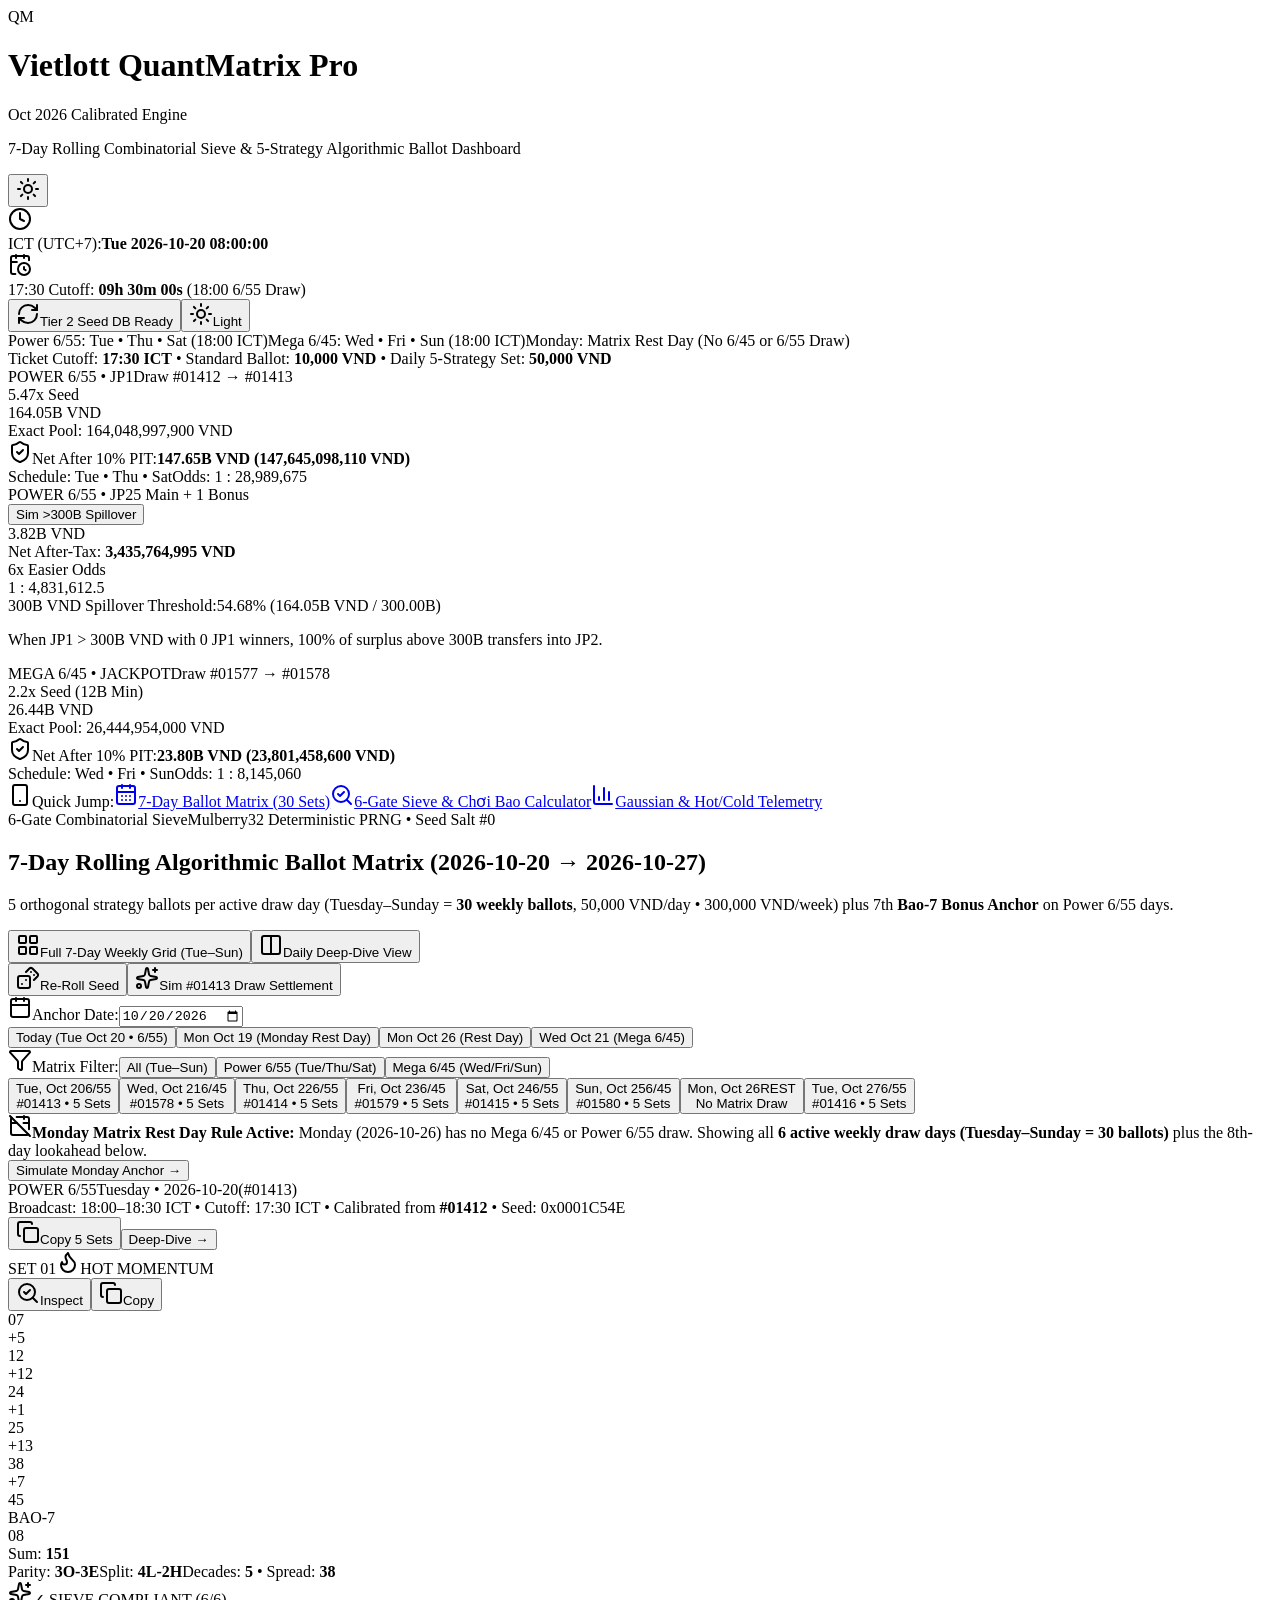
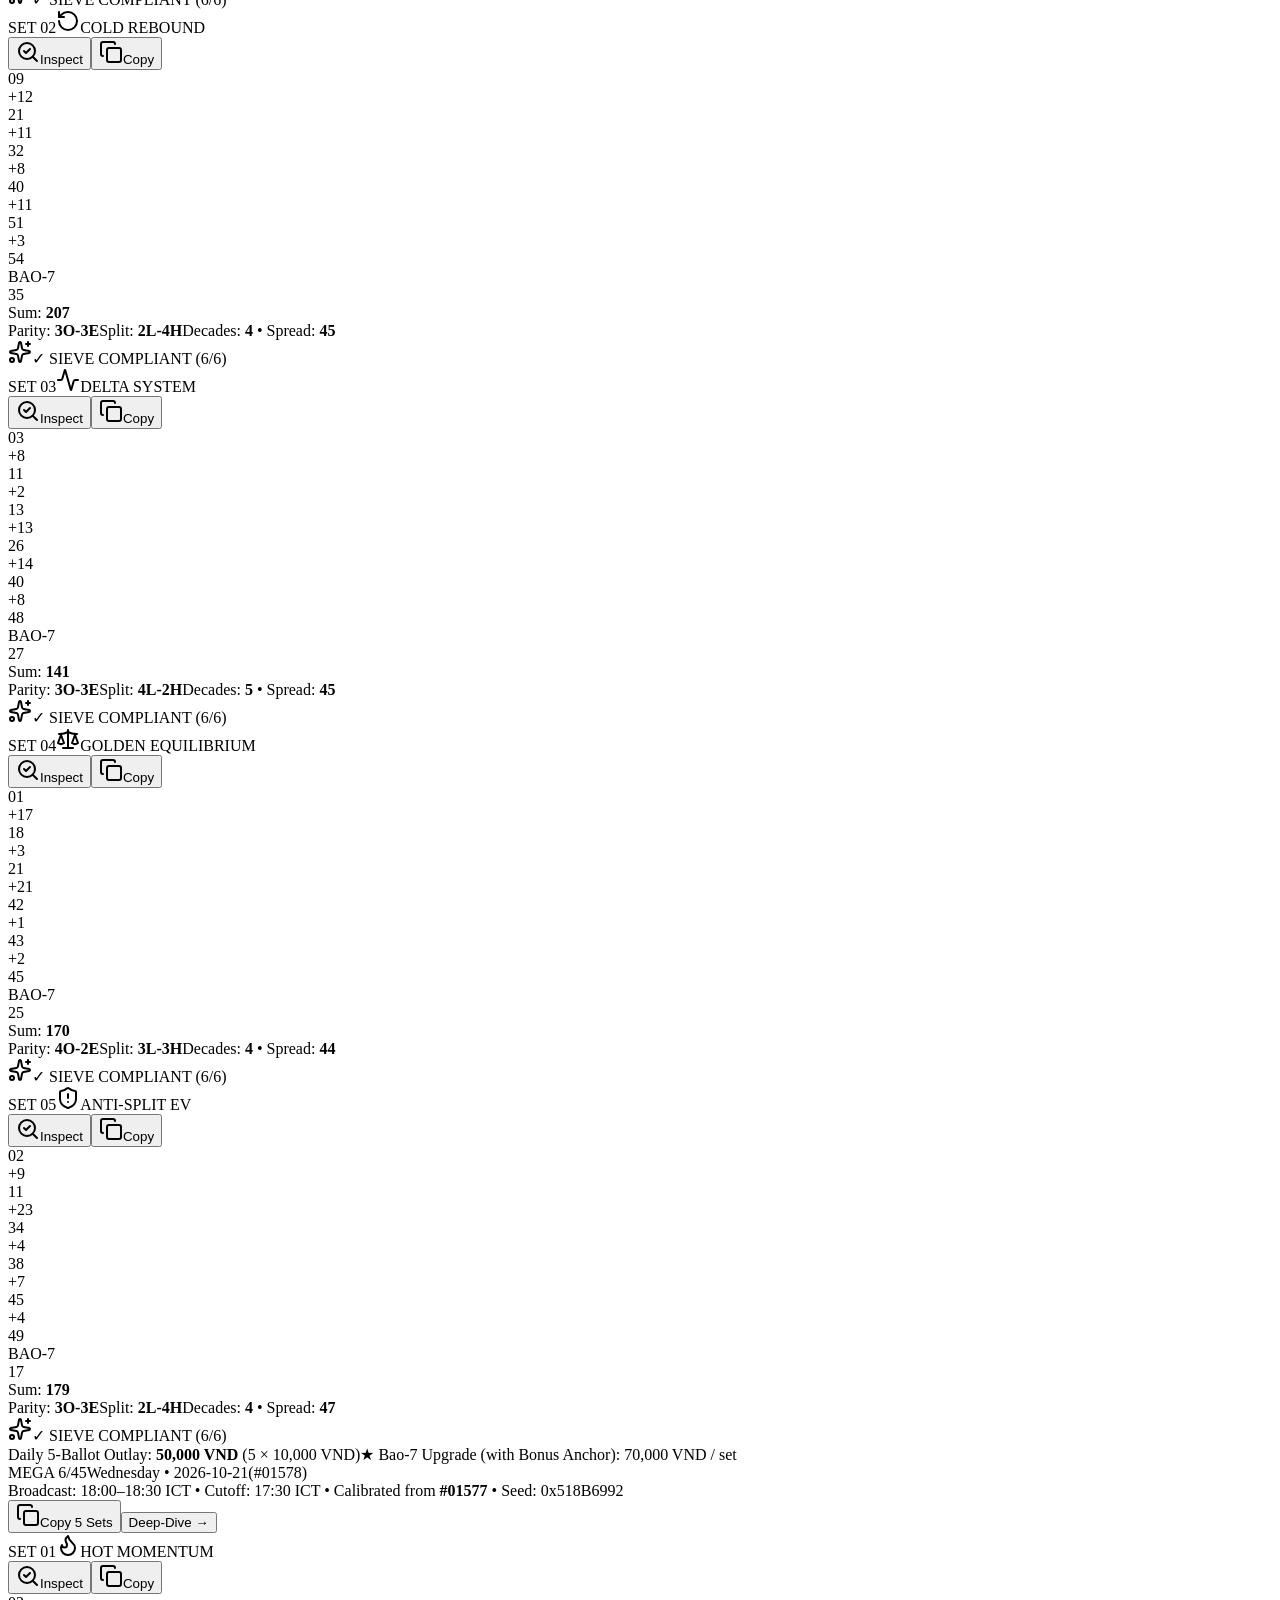
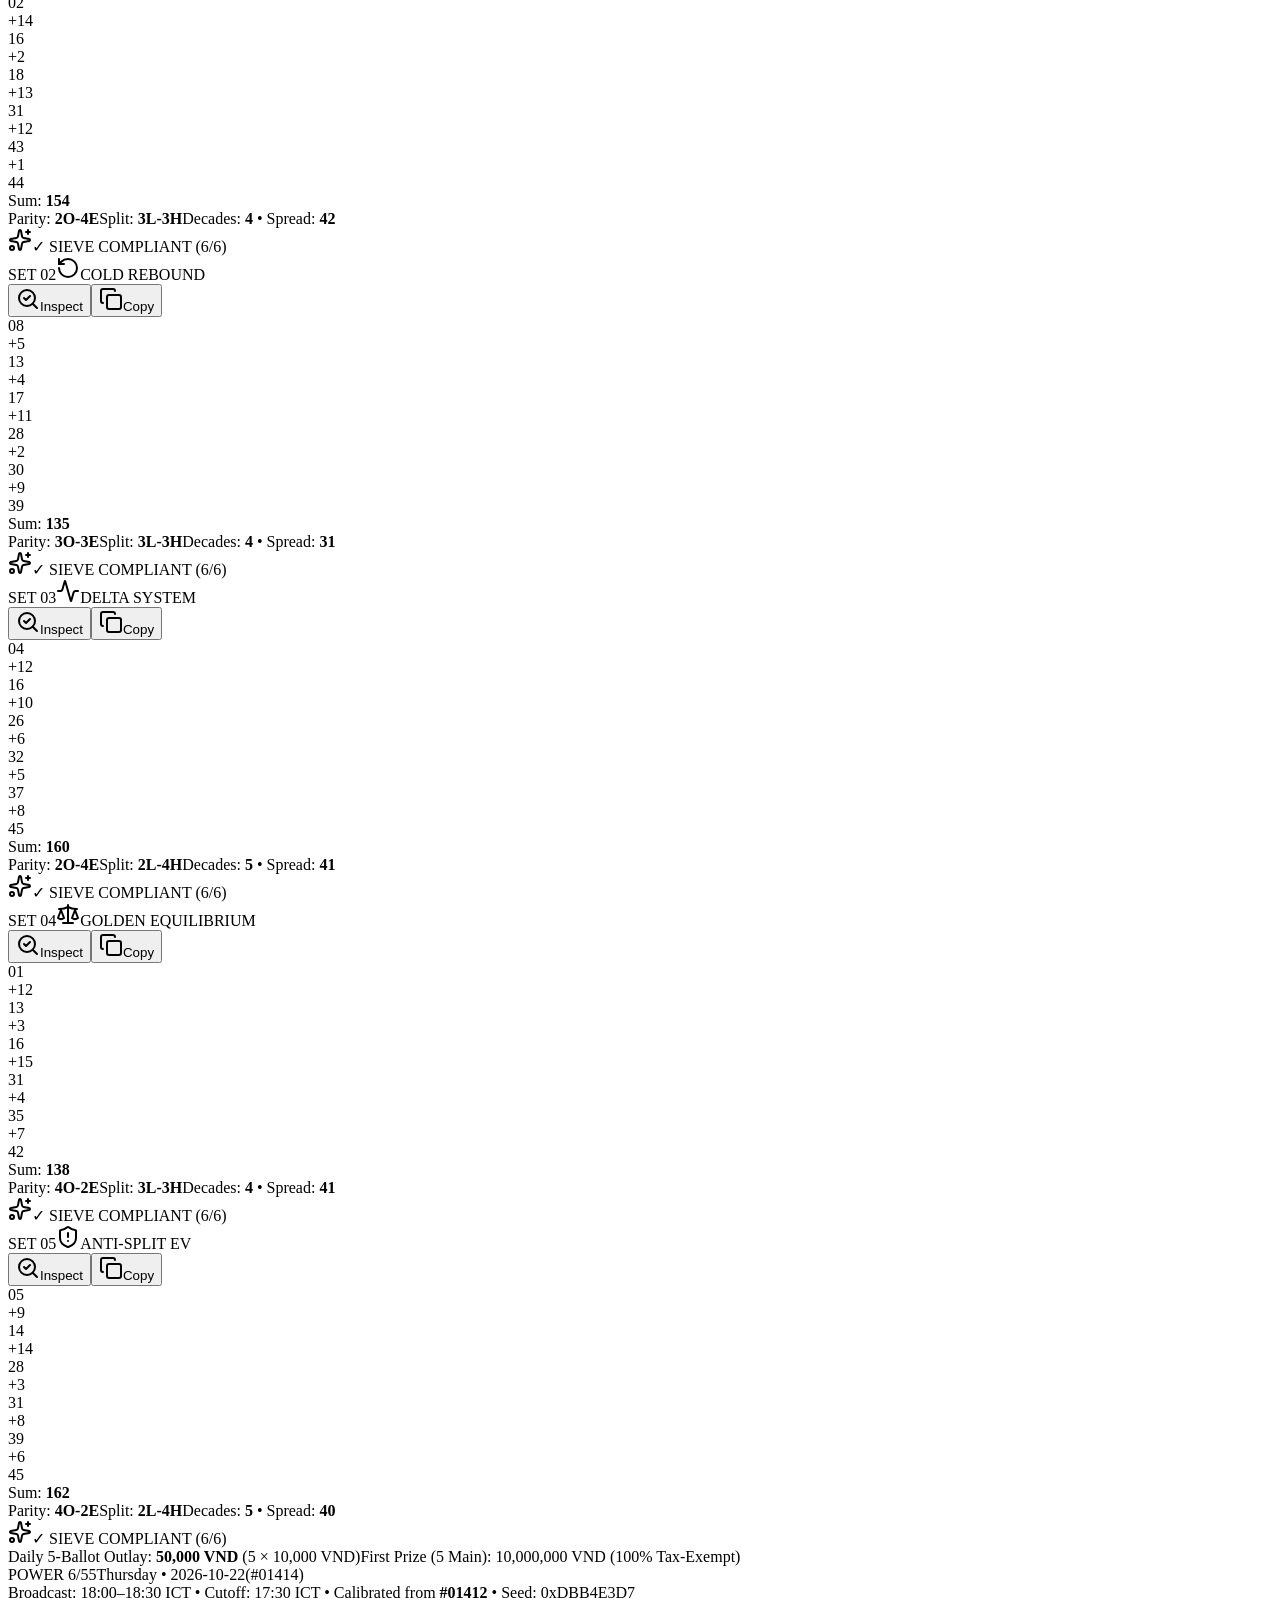
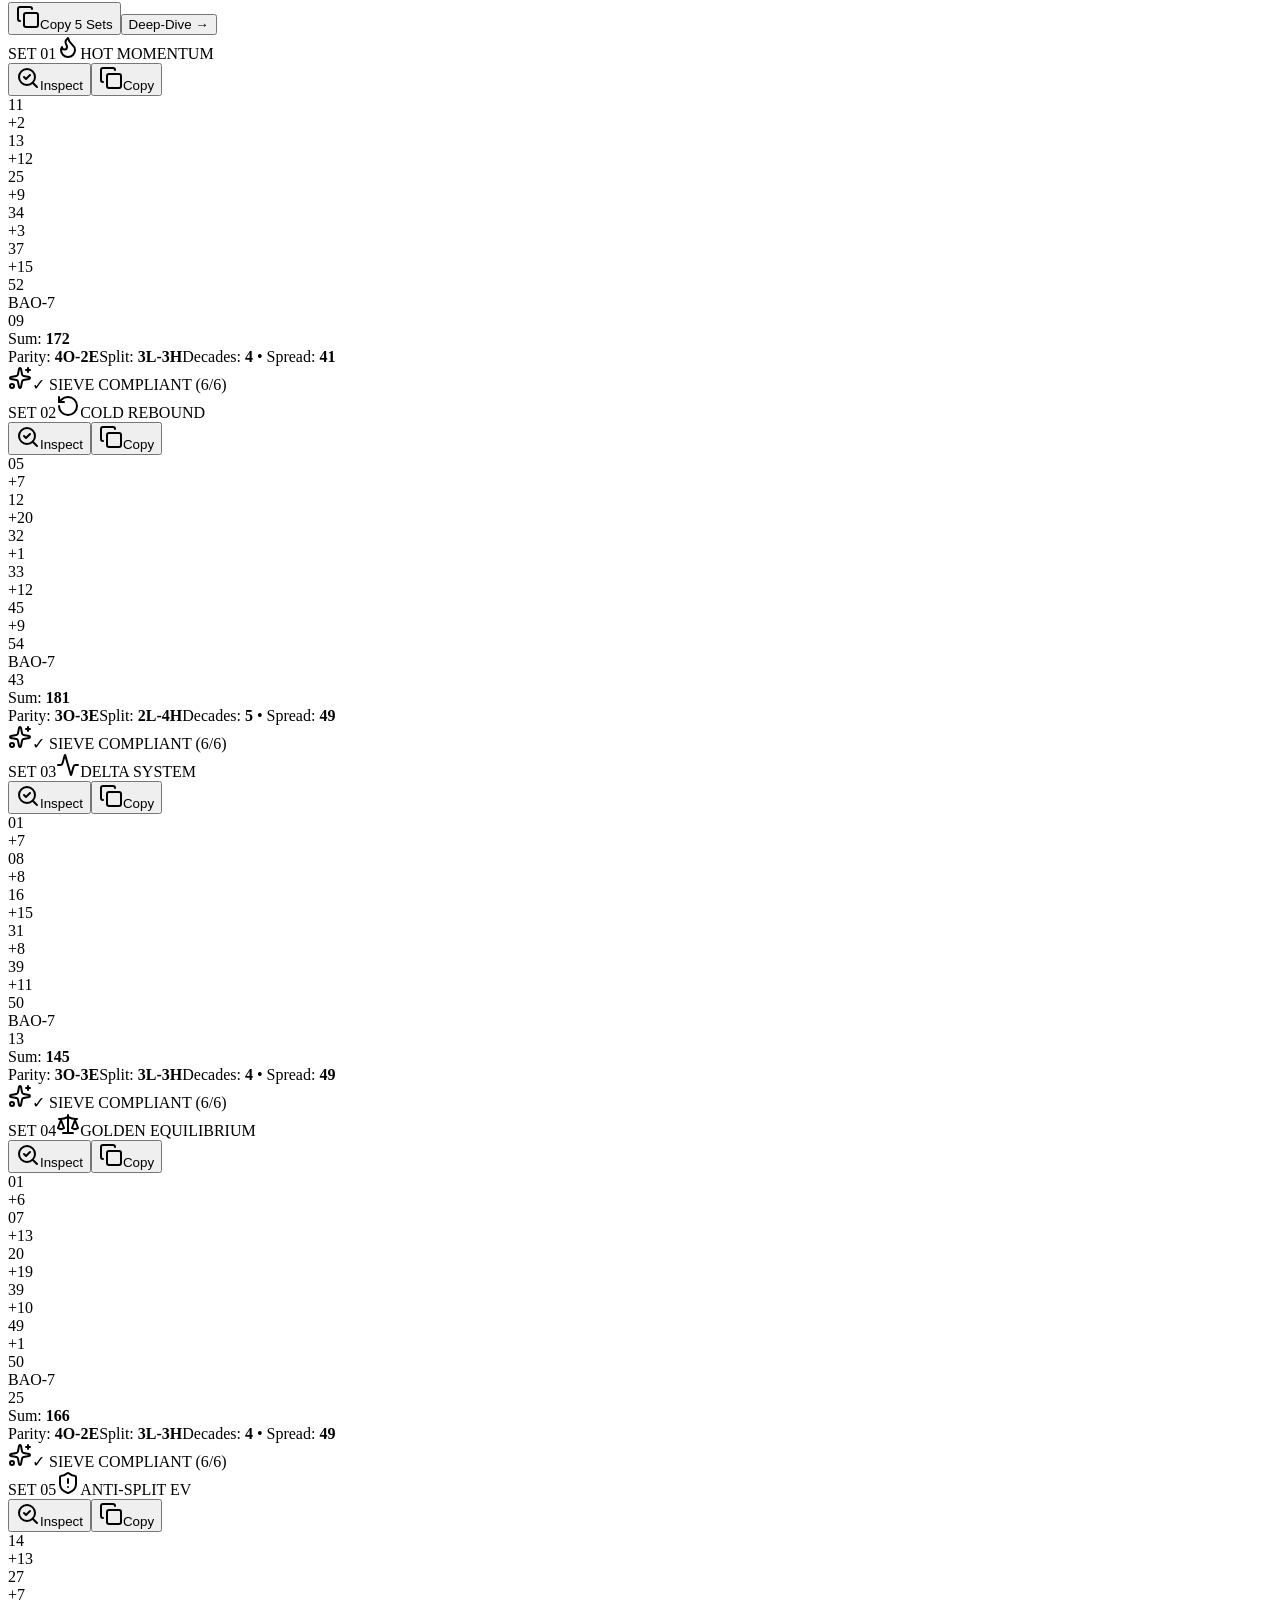
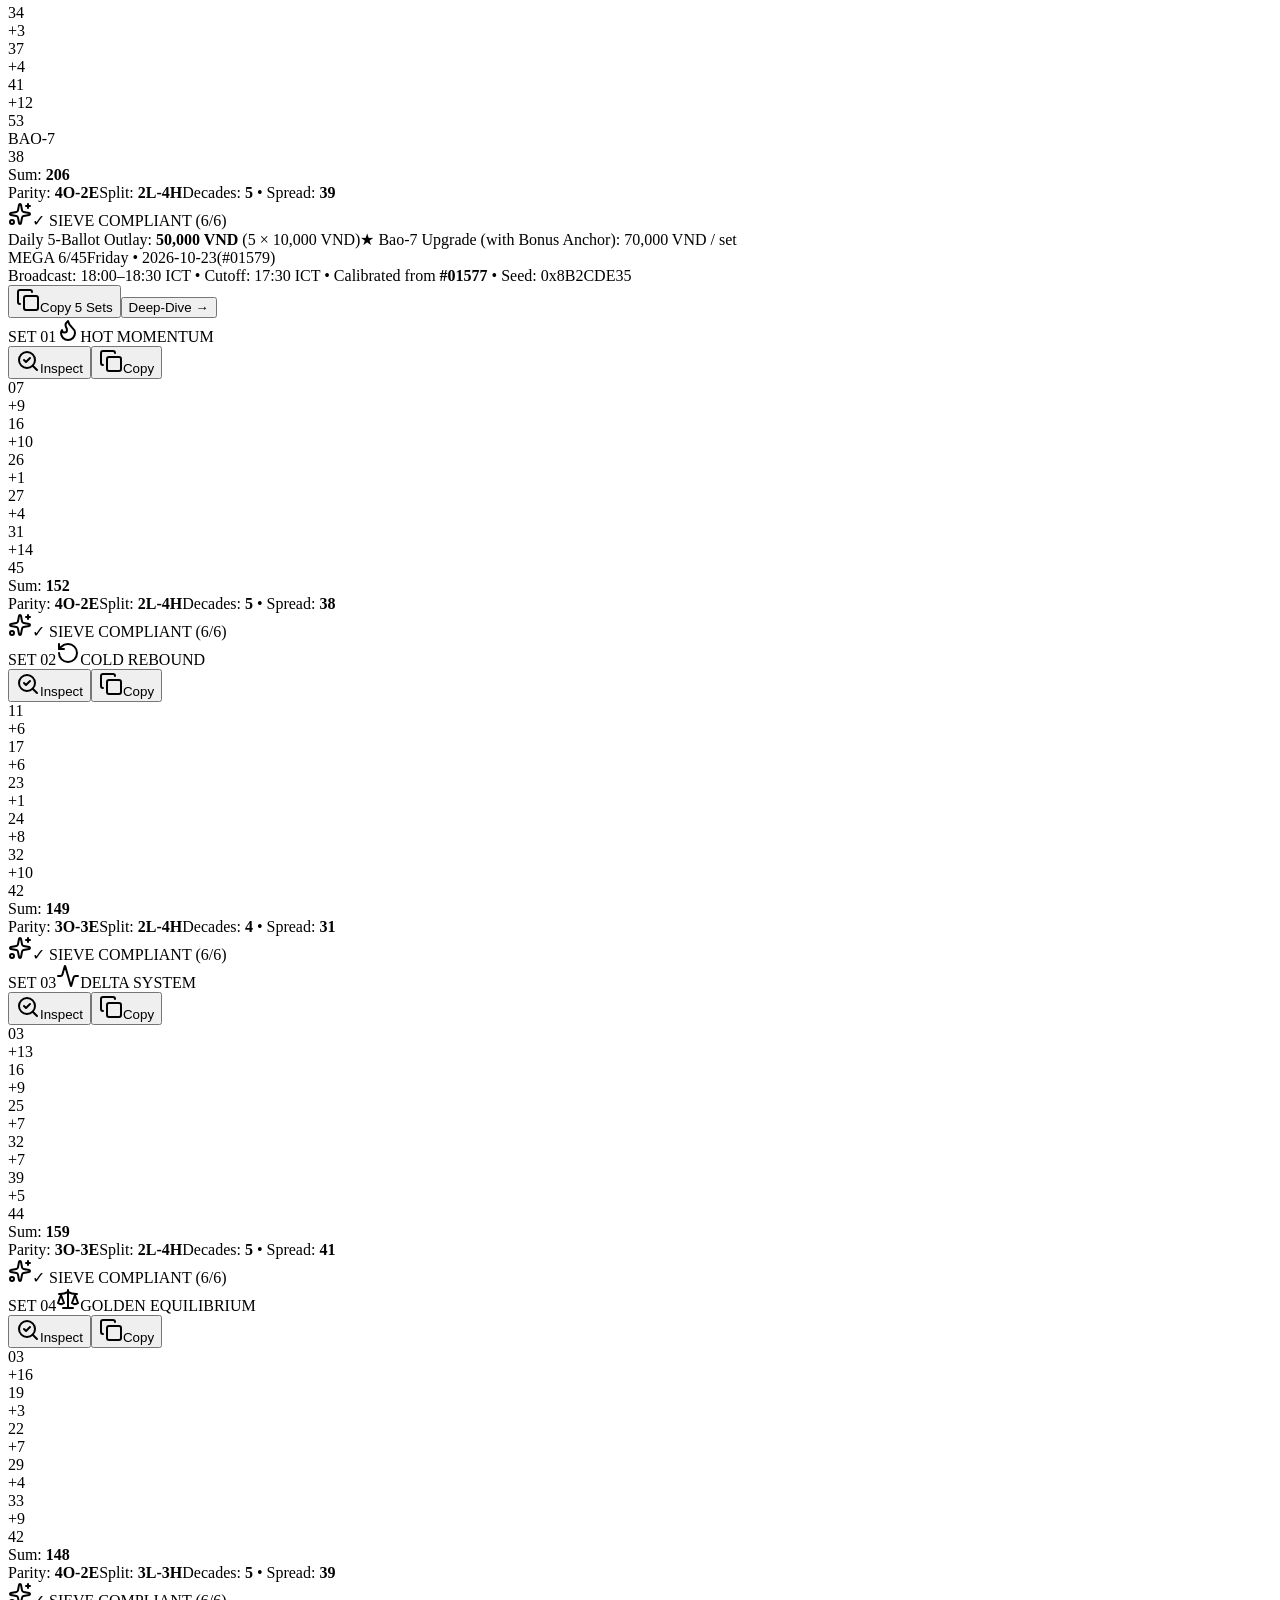
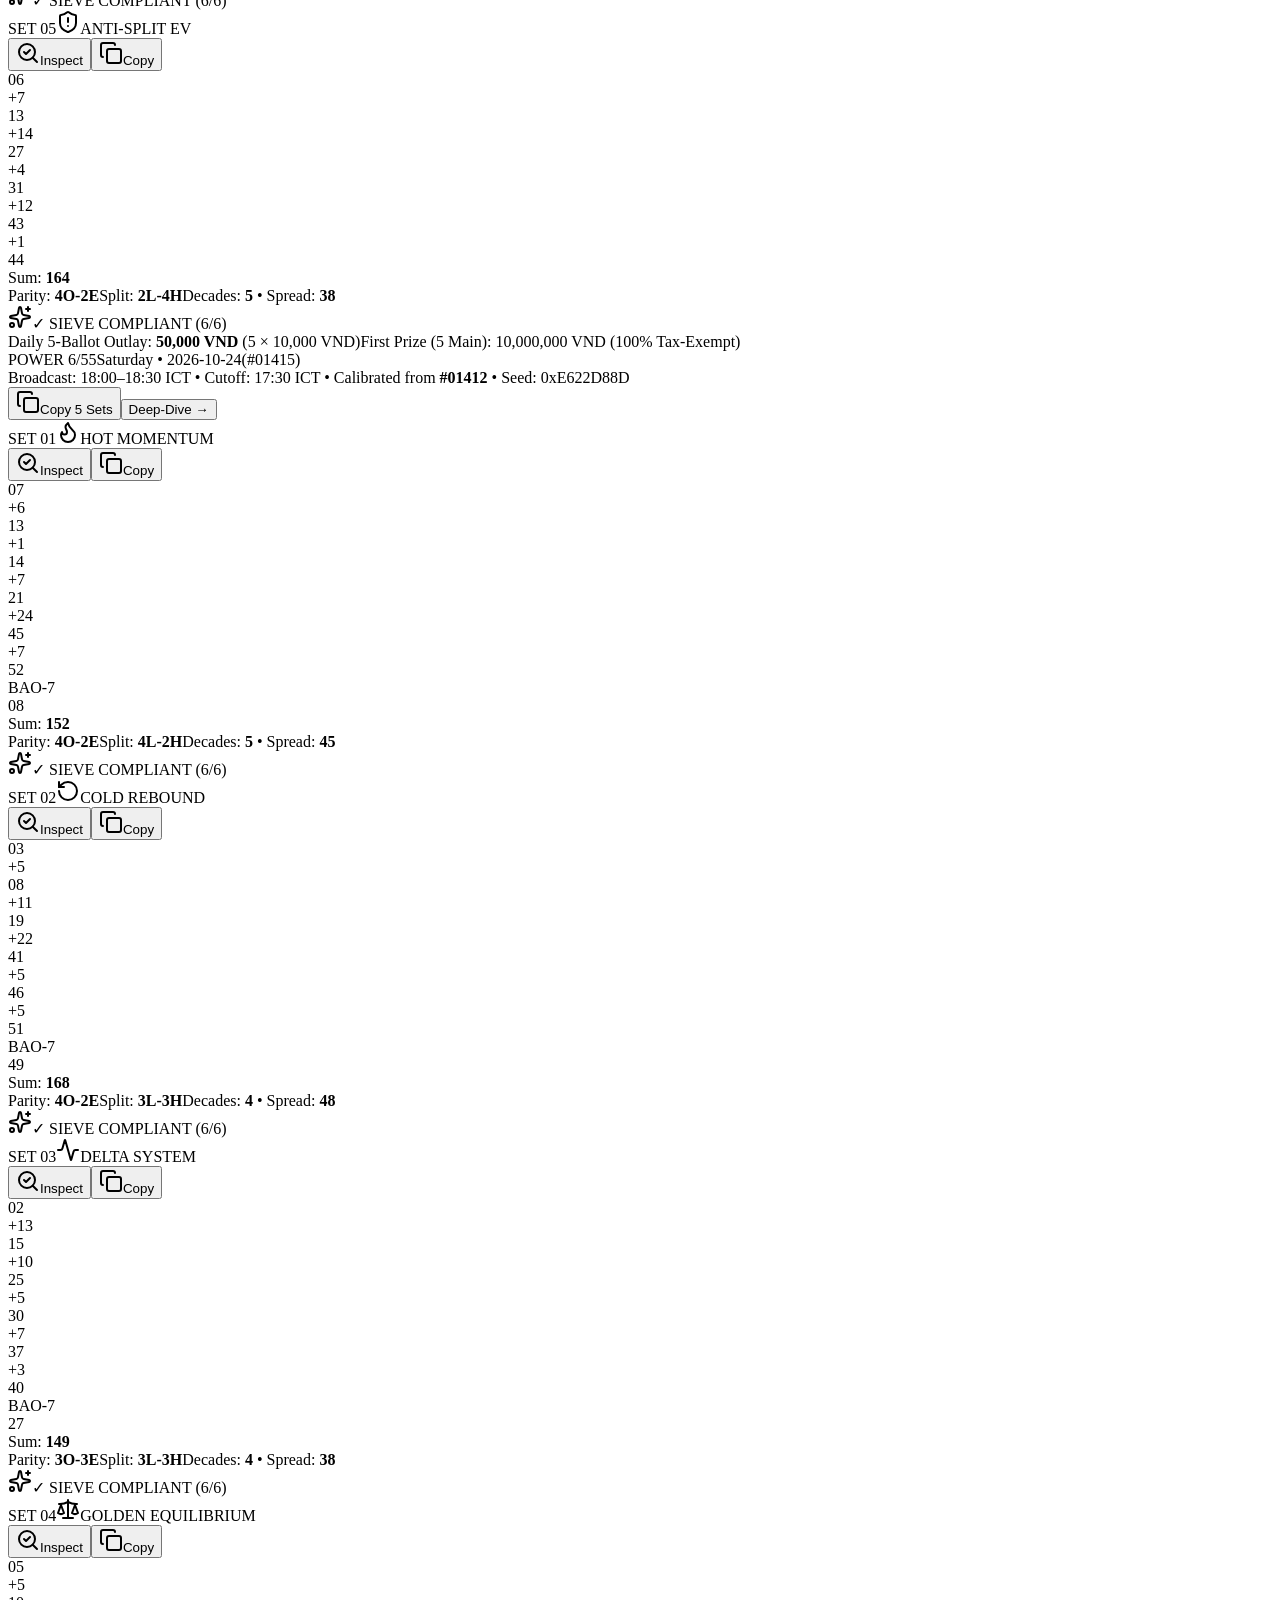
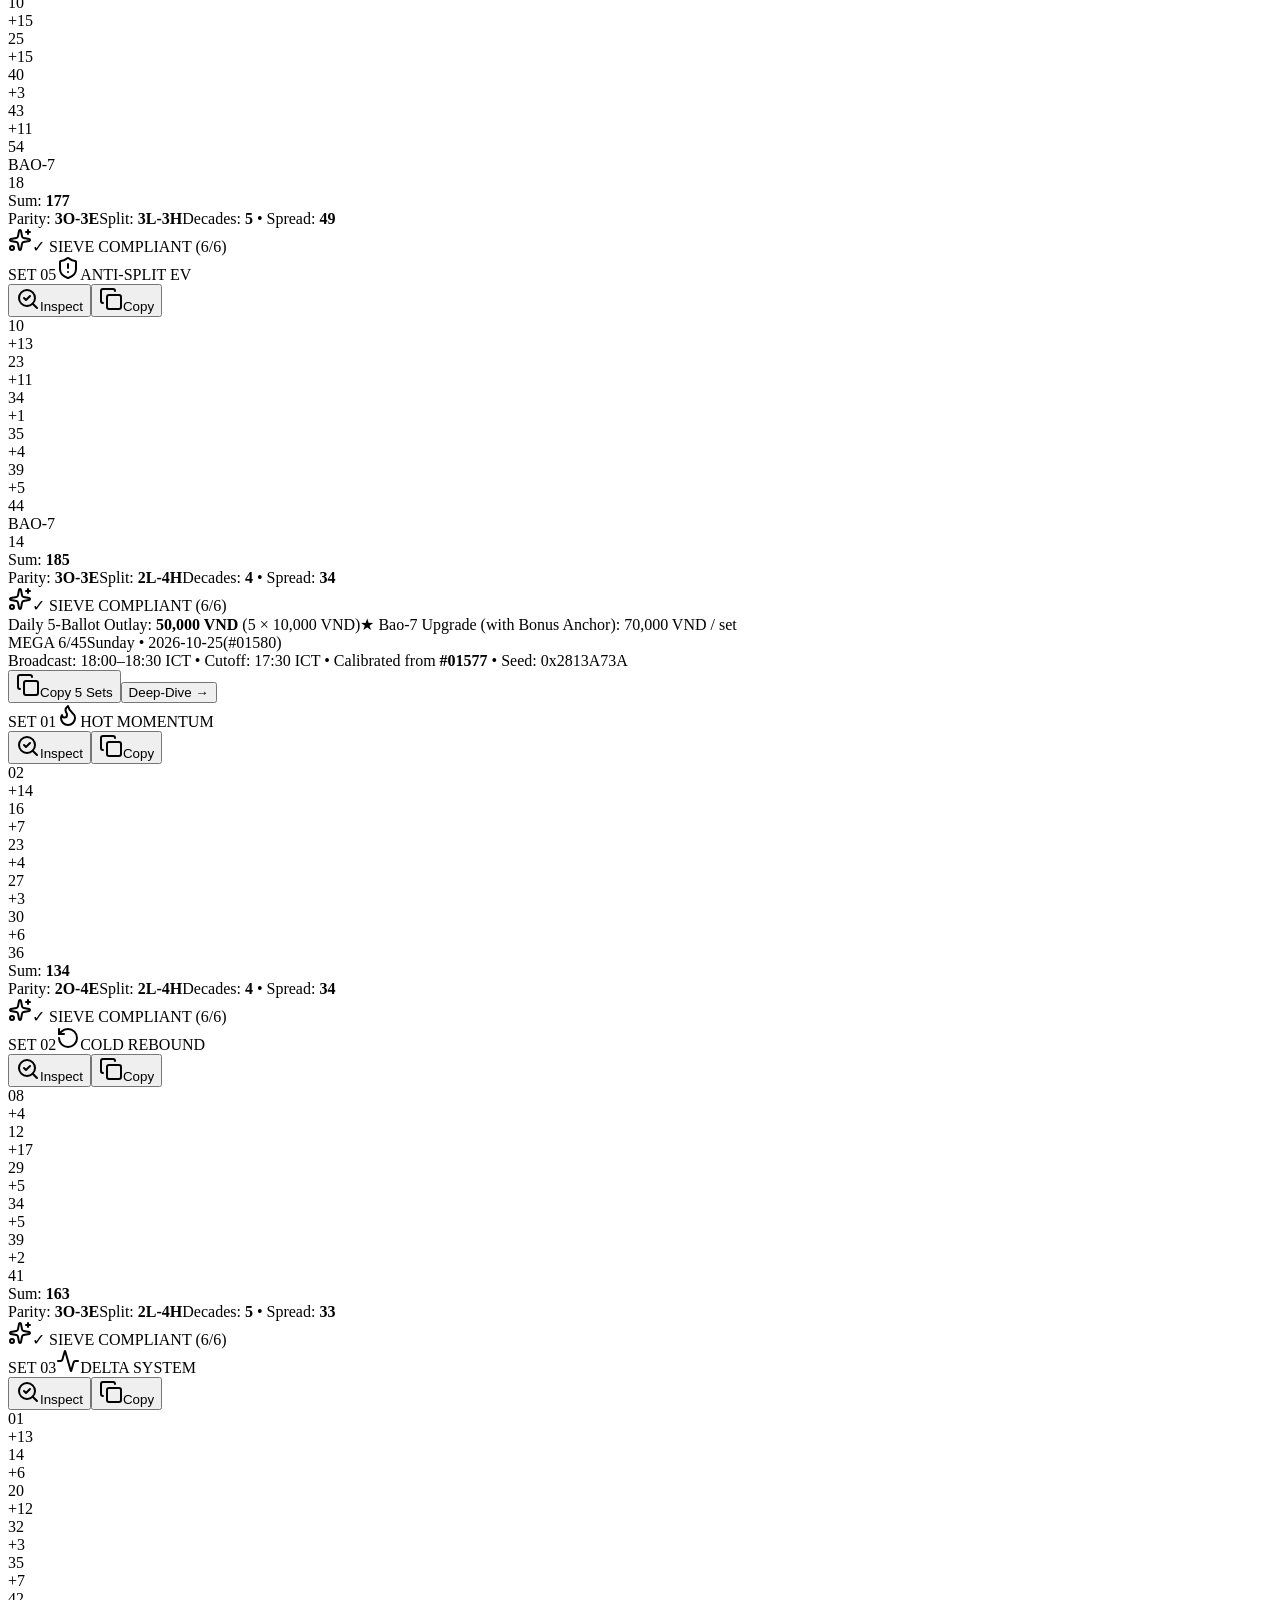
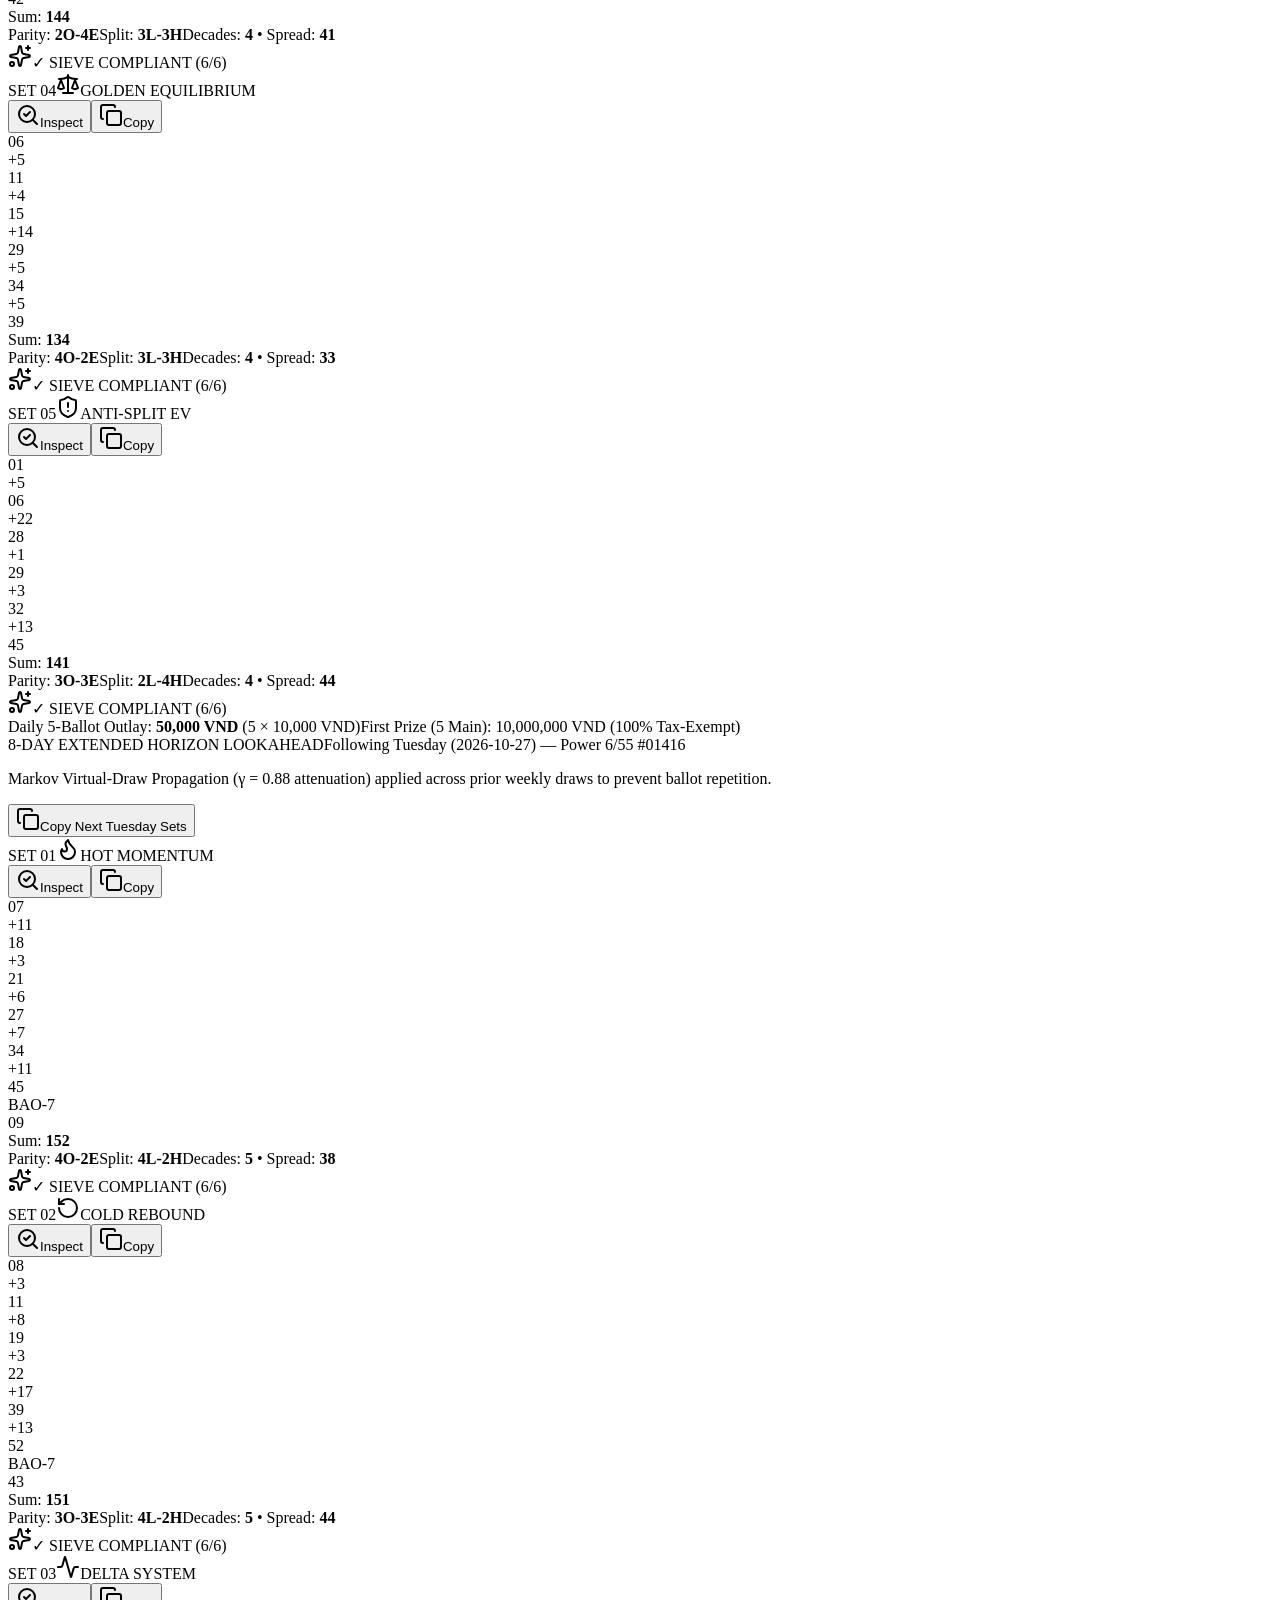
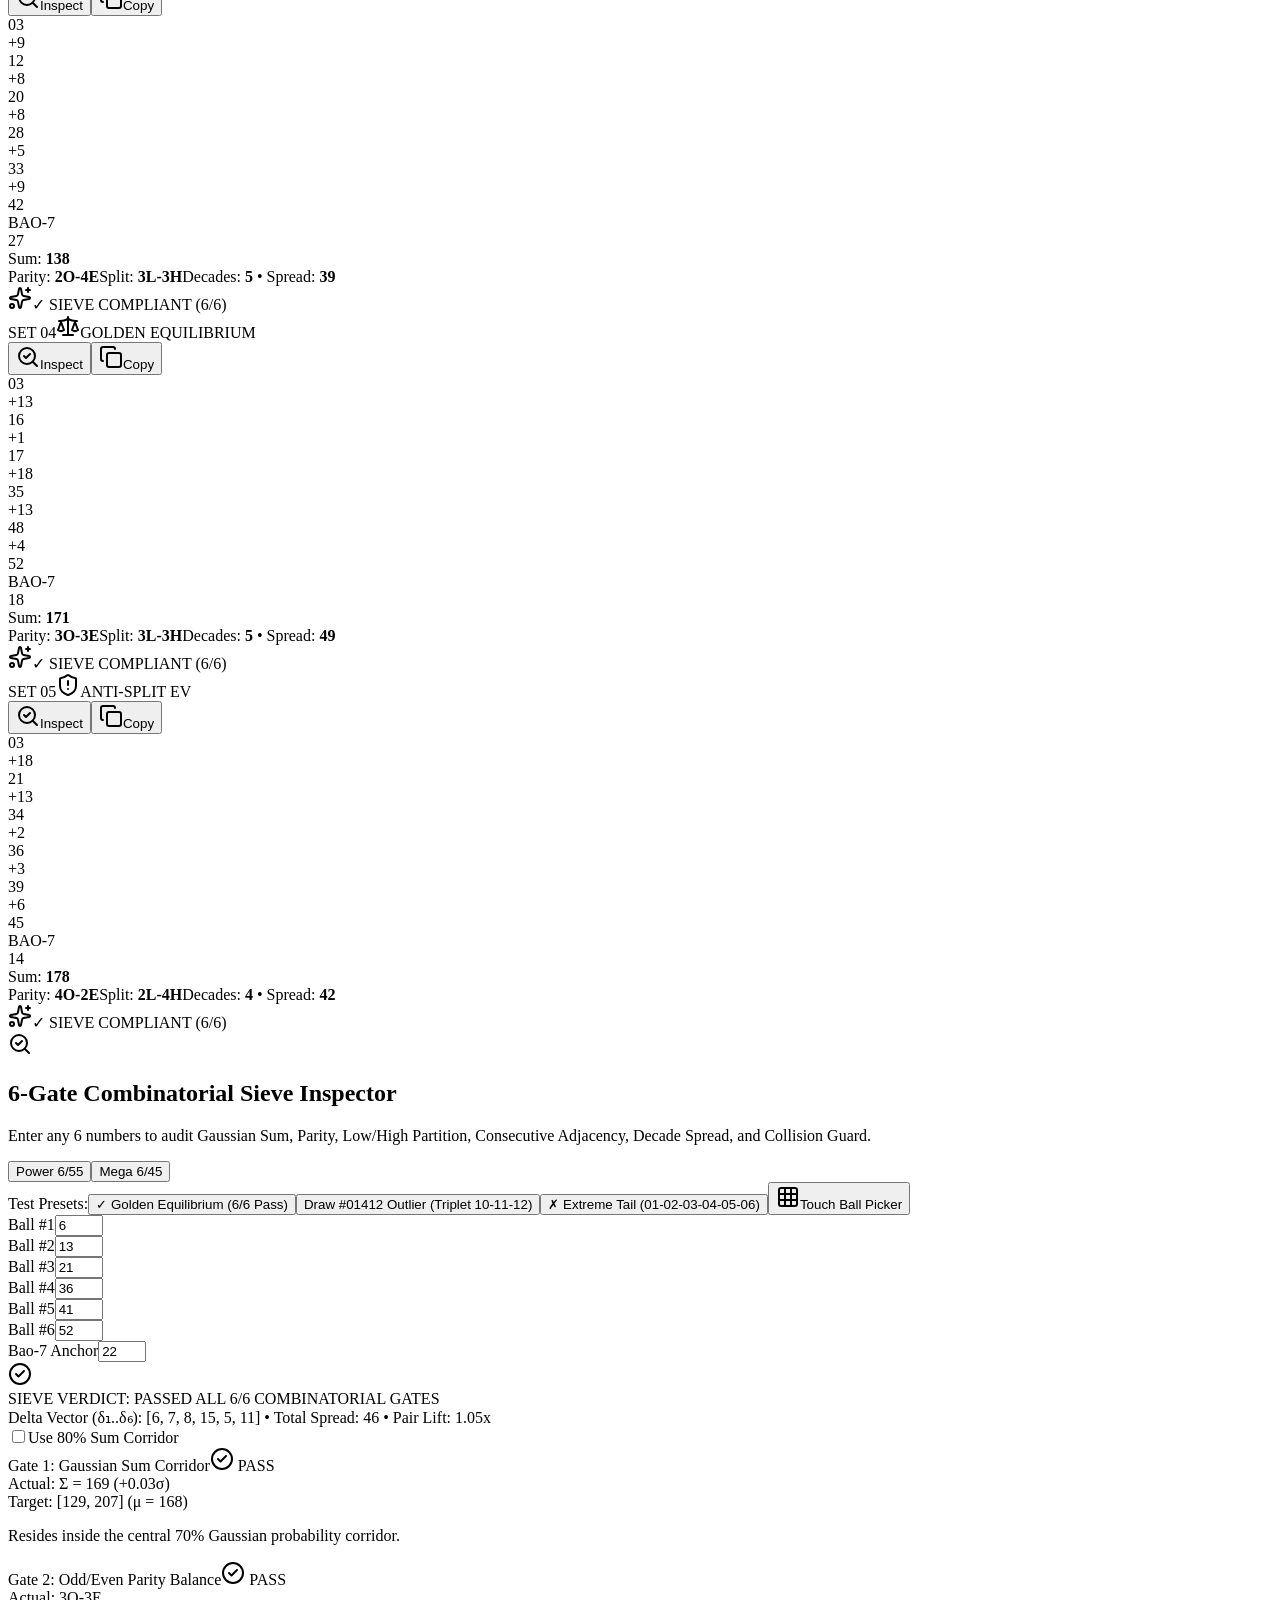
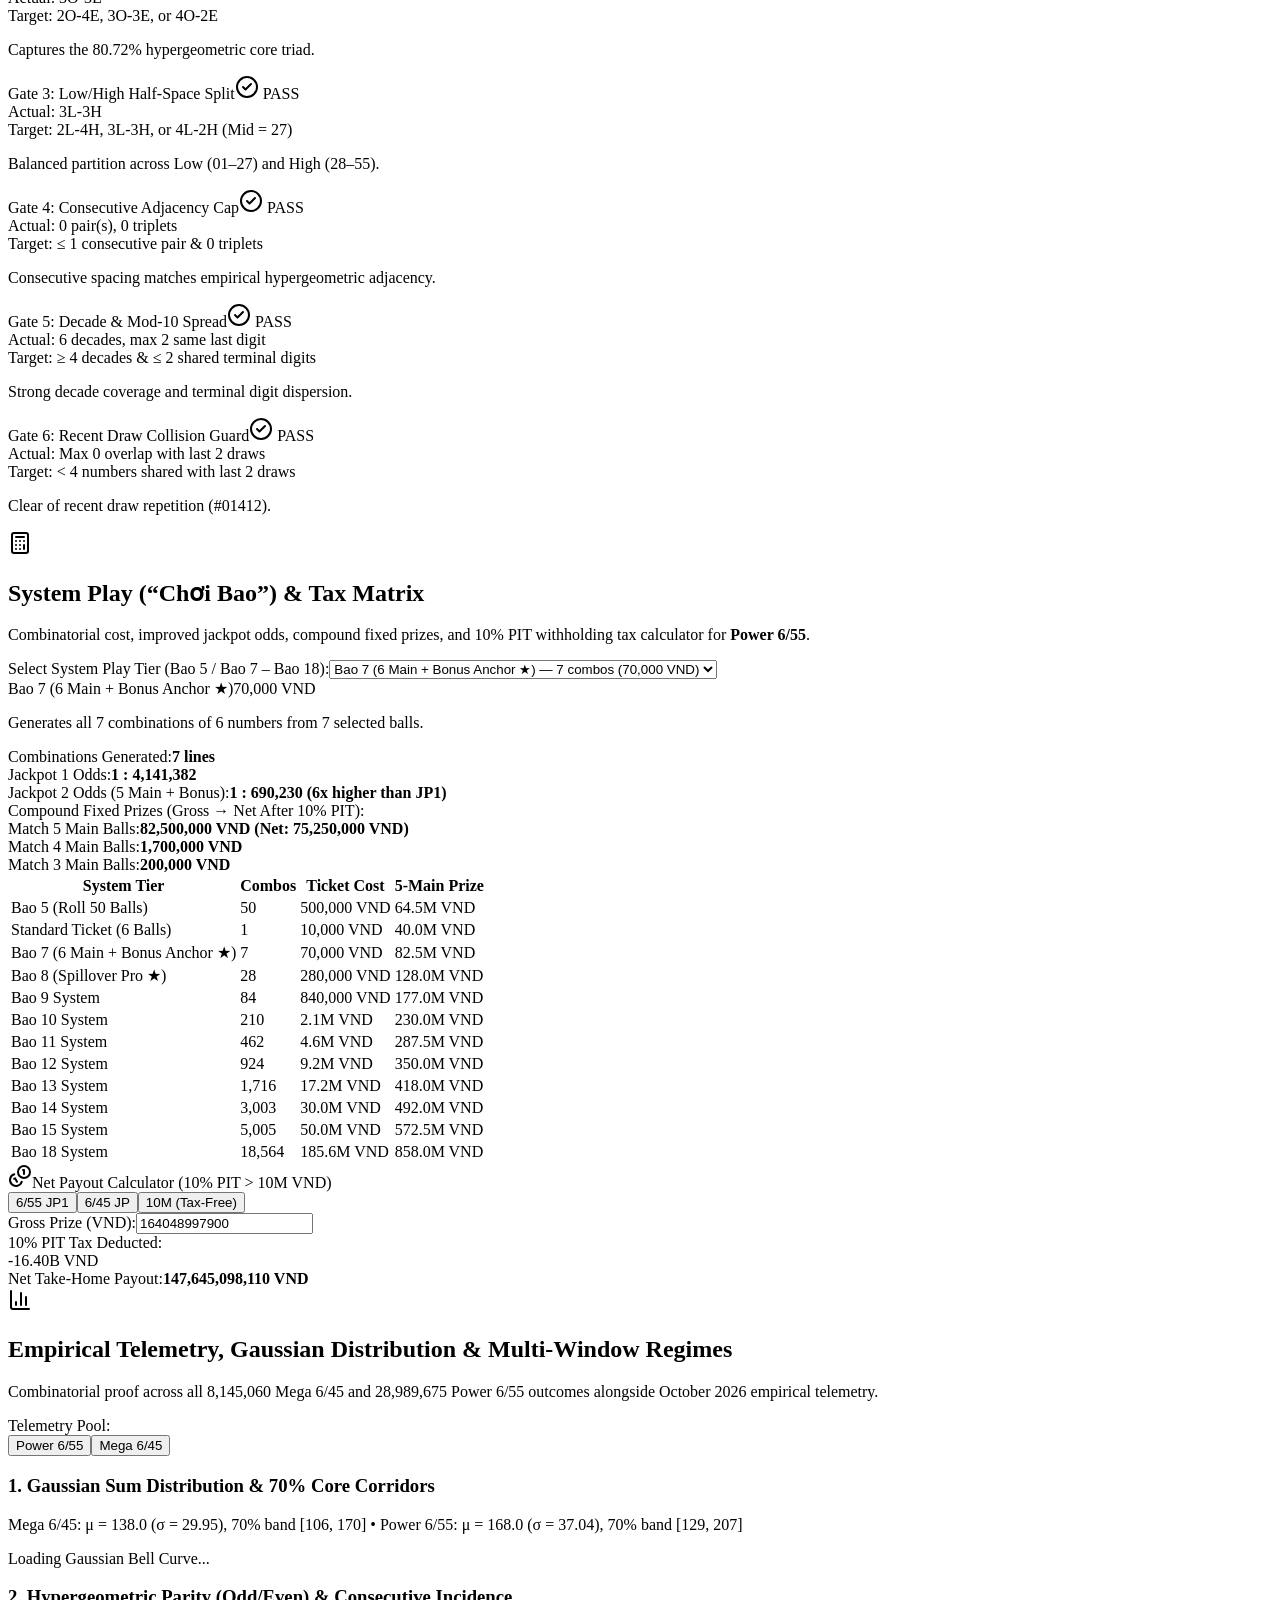
==== index.html @ 6d40b68c "deploy: dynamic causal re-synthesis bundle" ====
<!DOCTYPE html><html lang="en" class="T19VSG_variable _8Li5zG_variable dark h-full antialiased"><head><meta charSet="utf-8"/><meta name="viewport" content="width=device-width, initial-scale=1, maximum-scale=5"/><link rel="preload" href="/vietlott-quantmatrix-pro/_next/static/media/797e433ab948586e-s.p.0r6juujl39pe6.woff2" as="font" crossorigin="" type="font/woff2"/><link rel="preload" href="/vietlott-quantmatrix-pro/_next/static/media/caa3a2e1cccd8315-s.p.0wgildi0cnwt9.woff2" as="font" crossorigin="" type="font/woff2"/><link rel="stylesheet" href="/vietlott-quantmatrix-pro/_next/static/chunks/1skc7irvuiw-g.css" data-precedence="next"/><link rel="preload" as="script" fetchPriority="low" href="/vietlott-quantmatrix-pro/_next/static/chunks/3333gs1h_w689.js"/><script src="/vietlott-quantmatrix-pro/_next/static/chunks/06_pcxqqoy72x.js" async=""></script><script src="/vietlott-quantmatrix-pro/_next/static/chunks/2khxl0v1q4i6n.js" async=""></script><script src="/vietlott-quantmatrix-pro/_next/static/chunks/turbopack-3ed3cr25uskzq.js" async=""></script><script src="/vietlott-quantmatrix-pro/_next/static/chunks/0umf92h1sb77c.js" async=""></script><script src="/vietlott-quantmatrix-pro/_next/static/chunks/2i5lfkzd6mmwg.js" async=""></script><script src="/vietlott-quantmatrix-pro/_next/static/chunks/1q6mikjjbvnev.js" async=""></script><title>Vietlott QuantMatrix Pro — 7-Day Rolling Combinatorial &amp; Algorithmic Ballot Dashboard</title><meta name="description" content="Quantitative Combinatorial Sieve, 5-Strategy Rolling Ballot Forecast, System Play (Chơi Bao) Calculator, and Empirical Telemetry Dashboard for Vietlott Power 6/55 (Tue/Thu/Sat) and Mega 6/45 (Wed/Fri/Sun)."/><link rel="icon" href="/vietlott-quantmatrix-pro/favicon.ico?favicon.117ezoe8m31dk.ico" sizes="48x48" type="image/x-icon"/><meta name="next-size-adjust" content=""/><script src="/vietlott-quantmatrix-pro/_next/static/chunks/0cz1d0mv5g_q7.js" noModule=""></script></head><body class="min-h-full flex flex-col bg-slate-50 dark:bg-slate-950 text-slate-900 dark:text-slate-100 transition-colors duration-200"><div hidden=""><!--$--><!--/$--></div><div class="min-h-screen flex flex-col bg-slate-50 dark:bg-slate-950 text-slate-900 dark:text-slate-100"><header class="w-full border-b border-slate-200 dark:border-slate-800 bg-white/95 dark:bg-slate-950/95 backdrop-blur-md sticky top-0 z-30"><div class="max-w-7xl mx-auto px-3 sm:px-6 py-3 flex flex-col lg:flex-row lg:items-center lg:justify-between gap-3"><div class="flex items-start sm:items-center justify-between gap-3"><div class="flex items-center gap-3"><div class="w-10 h-10 rounded-xl bg-gradient-to-br from-red-600 via-amber-500 to-indigo-600 flex items-center justify-center text-white font-mono font-black text-lg shadow-md shrink-0">QM</div><div><div class="flex items-center gap-2 flex-wrap"><h1 class="text-base sm:text-xl font-extrabold tracking-tight text-slate-900 dark:text-white">Vietlott QuantMatrix Pro</h1><span class="px-2 py-0.5 text-[10px] font-mono font-bold uppercase tracking-wider rounded-full bg-indigo-500/15 text-indigo-600 dark:text-indigo-400 border border-indigo-500/30">Oct 2026 Calibrated Engine</span></div><p class="text-xs text-slate-500 dark:text-slate-400">7-Day Rolling Combinatorial Sieve &amp; 5-Strategy Algorithmic Ballot Dashboard</p></div></div><button type="button" data-testid="theme-toggle-mobile" aria-label="Toggle color theme" class="lg:hidden p-2 rounded-xl border border-slate-200 dark:border-slate-800 bg-slate-100 dark:bg-slate-900 text-slate-700 dark:text-slate-200 hover:bg-slate-200 dark:hover:bg-slate-800 transition-colors cursor-pointer"><svg xmlns="http://www.w3.org/2000/svg" width="24" height="24" viewBox="0 0 24 24" fill="none" stroke="currentColor" stroke-width="2" stroke-linecap="round" stroke-linejoin="round" class="lucide lucide-sun w-4 h-4 text-amber-400" aria-hidden="true"><circle cx="12" cy="12" r="4"></circle><path d="M12 2v2"></path><path d="M12 20v2"></path><path d="m4.93 4.93 1.41 1.41"></path><path d="m17.66 17.66 1.41 1.41"></path><path d="M2 12h2"></path><path d="M20 12h2"></path><path d="m6.34 17.66-1.41 1.41"></path><path d="m19.07 4.93-1.41 1.41"></path></svg></button></div><div class="flex items-center flex-wrap gap-2 sm:gap-3"><div data-testid="ict-live-clock" class="flex items-center gap-2 px-3 py-1.5 rounded-xl bg-slate-100 dark:bg-slate-900 border border-slate-200 dark:border-slate-800 text-xs font-mono"><svg xmlns="http://www.w3.org/2000/svg" width="24" height="24" viewBox="0 0 24 24" fill="none" stroke="currentColor" stroke-width="2" stroke-linecap="round" stroke-linejoin="round" class="lucide lucide-clock w-3.5 h-3.5 text-emerald-500 shrink-0 animate-pulse" aria-hidden="true"><circle cx="12" cy="12" r="10"></circle><path d="M12 6v6l4 2"></path></svg><div class="flex items-center gap-1.5"><span class="text-slate-500 dark:text-slate-400">ICT (UTC+7):</span><strong class="text-slate-900 dark:text-white">Tue<!-- --> <!-- -->2026-10-20<!-- --> <!-- -->08:00:00</strong></div></div><div data-testid="draw-cutoff-countdown" class="flex items-center gap-2 px-3 py-1.5 rounded-xl bg-amber-500/10 border border-amber-500/30 text-xs font-mono"><svg xmlns="http://www.w3.org/2000/svg" width="24" height="24" viewBox="0 0 24 24" fill="none" stroke="currentColor" stroke-width="2" stroke-linecap="round" stroke-linejoin="round" class="lucide lucide-calendar-clock w-3.5 h-3.5 text-amber-600 dark:text-amber-400 shrink-0" aria-hidden="true"><path d="M16 14v2.2l1.6 1"></path><path d="M16 2v3"></path><path d="M21 7.338V5a2 2 0 00-2-2H5a2 2 0 00-2 2v14a2 2 0 002 2h2.338"></path><path d="M3 9h5.859"></path><path d="M8 2v3"></path><circle cx="16" cy="16" r="6"></circle></svg><div><span class="text-amber-700 dark:text-amber-300">17:30 Cutoff: <strong>09h 30m 00s</strong> (18:00<!-- --> <!-- -->6/55<!-- --> Draw)</span></div></div><button type="button" title="Click to sync Tier 1 GitHub NDJSON dataset with Tier 2 Empirical Seed fallback" class="inline-flex items-center gap-1.5 px-3 py-1.5 rounded-xl border border-slate-200 dark:border-slate-800 bg-slate-50 dark:bg-slate-900 hover:bg-slate-100 dark:hover:bg-slate-800 text-xs font-medium text-slate-700 dark:text-slate-300 transition-colors cursor-pointer"><svg xmlns="http://www.w3.org/2000/svg" width="24" height="24" viewBox="0 0 24 24" fill="none" stroke="currentColor" stroke-width="2" stroke-linecap="round" stroke-linejoin="round" class="lucide lucide-refresh-cw w-3.5 h-3.5 text-indigo-500" aria-hidden="true"><path d="M3 12a9 9 0 0 1 9-9 9.75 9.75 0 0 1 6.74 2.74L21 8"></path><path d="M21 3v5h-5"></path><path d="M21 12a9 9 0 0 1-9 9 9.75 9.75 0 0 1-6.74-2.74L3 16"></path><path d="M8 16H3v5"></path></svg><span class="font-mono text-[11px]">Tier 2 Seed DB Ready</span></button><button type="button" data-testid="theme-toggle" aria-label="Toggle Dark or Light Mode" class="hidden lg:inline-flex items-center gap-1.5 px-3 py-1.5 rounded-xl border border-slate-200 dark:border-slate-800 bg-slate-100 dark:bg-slate-900 text-slate-700 dark:text-slate-200 hover:bg-slate-200 dark:hover:bg-slate-800 text-xs font-medium transition-colors cursor-pointer"><svg xmlns="http://www.w3.org/2000/svg" width="24" height="24" viewBox="0 0 24 24" fill="none" stroke="currentColor" stroke-width="2" stroke-linecap="round" stroke-linejoin="round" class="lucide lucide-sun w-3.5 h-3.5 text-amber-400" aria-hidden="true"><circle cx="12" cy="12" r="4"></circle><path d="M12 2v2"></path><path d="M12 20v2"></path><path d="m4.93 4.93 1.41 1.41"></path><path d="m17.66 17.66 1.41 1.41"></path><path d="M2 12h2"></path><path d="M20 12h2"></path><path d="m6.34 17.66-1.41 1.41"></path><path d="m19.07 4.93-1.41 1.41"></path></svg><span>Light</span></button></div></div><div class="bg-slate-50/90 dark:bg-slate-900/70 border-t border-slate-200/70 dark:border-slate-800/80"><div class="max-w-7xl mx-auto px-3 sm:px-6 py-1.5 flex items-center justify-between flex-wrap gap-2 text-[11px]"><div class="flex items-center flex-wrap gap-2 sm:gap-4"><span class="inline-flex items-center gap-1.5 font-semibold text-red-600 dark:text-red-400"><span class="w-2 h-2 rounded-full bg-red-500"></span>Power 6/55: Tue • Thu • Sat (18:00 ICT)</span><span class="inline-flex items-center gap-1.5 font-semibold text-blue-600 dark:text-blue-400"><span class="w-2 h-2 rounded-full bg-blue-500"></span>Mega 6/45: Wed • Fri • Sun (18:00 ICT)</span><span class="inline-flex items-center gap-1.5 font-medium text-slate-500 dark:text-slate-400"><span class="w-2 h-2 rounded-full bg-slate-400"></span>Monday: Matrix Rest Day (No 6/45 or 6/55 Draw)</span></div><div class="text-slate-500 dark:text-slate-400 font-mono hidden md:block">Ticket Cutoff: <strong>17:30 ICT</strong> • Standard Ballot:<!-- --> <strong>10,000 VND</strong> • Daily 5-Strategy Set:<!-- --> <strong>50,000 VND</strong></div></div></div></header><section aria-label="Executive Jackpot &amp; Tax Telemetry" class="max-w-7xl mx-auto px-3 sm:px-6 pt-4 pb-2"><div class="grid grid-cols-1 md:grid-cols-3 gap-3 sm:gap-4"><div class="relative overflow-hidden rounded-2xl border border-red-500/30 bg-gradient-to-br from-white via-red-50/30 to-orange-50/20 dark:from-slate-900 dark:via-slate-900 dark:to-red-950/30 p-4 shadow-sm"><div class="flex items-center justify-between gap-2 mb-2"><div class="flex items-center gap-2"><span class="px-2.5 py-0.5 text-xs font-mono font-bold rounded-full bg-red-600 text-white">POWER 6/55 • JP1</span><span class="text-xs font-mono text-slate-500 dark:text-slate-400">Draw #<!-- -->01412<!-- --> → #<!-- -->01413</span></div><span class="px-2 py-0.5 text-[11px] font-mono font-bold rounded bg-emerald-500/15 text-emerald-600 dark:text-emerald-400 border border-emerald-500/30">5.47x Seed</span></div><div class="my-1"><div class="text-2xl sm:text-3xl font-black font-mono tracking-tight text-red-600 dark:text-red-400">164.05B VND</div><div class="text-xs font-mono text-slate-500 dark:text-slate-400">Exact Pool: <!-- -->164,048,997,900 VND</div></div><div class="mt-3 pt-2.5 border-t border-slate-200/80 dark:border-slate-800 flex items-center justify-between text-xs"><span class="text-slate-600 dark:text-slate-400 flex items-center gap-1"><svg xmlns="http://www.w3.org/2000/svg" width="24" height="24" viewBox="0 0 24 24" fill="none" stroke="currentColor" stroke-width="2" stroke-linecap="round" stroke-linejoin="round" class="lucide lucide-shield-check w-3.5 h-3.5 text-emerald-500" aria-hidden="true"><path d="M20 13c0 5-3.5 7.5-7.66 8.95a1 1 0 0 1-.67-.01C7.5 20.5 4 18 4 13V6a1 1 0 0 1 1-1c2 0 4.5-1.2 6.24-2.72a1.17 1.17 0 0 1 1.52 0C14.51 3.81 17 5 19 5a1 1 0 0 1 1 1z"></path><path d="m9 12 2 2 4-4"></path></svg>Net After 10% PIT:</span><strong class="font-mono text-emerald-700 dark:text-emerald-400">147.65B VND<!-- --> (<!-- -->147,645,098,110 VND<!-- -->)</strong></div><div class="mt-2 flex items-center justify-between text-[11px] text-slate-500 dark:text-slate-400 font-mono"><span>Schedule: Tue • Thu • Sat</span><span>Odds: 1 : 28,989,675</span></div></div><div class="relative overflow-hidden rounded-2xl border border-amber-500/30 bg-gradient-to-br from-white via-amber-50/30 to-yellow-50/20 dark:from-slate-900 dark:via-slate-900 dark:to-amber-950/25 p-4 shadow-sm"><div class="flex items-center justify-between gap-2 mb-2"><div class="flex items-center gap-2"><span class="px-2.5 py-0.5 text-xs font-mono font-bold rounded-full bg-amber-500 text-slate-950">POWER 6/55 • JP2</span><span class="text-[11px] font-mono font-semibold text-amber-700 dark:text-amber-300">5 Main + 1 Bonus</span></div><button type="button" class="px-2 py-0.5 text-[10px] font-mono font-semibold rounded border border-amber-500/40 bg-amber-500/10 text-amber-700 dark:text-amber-300 hover:bg-amber-500/20 transition-colors cursor-pointer">Sim &gt;300B Spillover</button></div><div class="my-1 flex items-baseline justify-between gap-2"><div><div class="text-2xl sm:text-3xl font-black font-mono tracking-tight text-amber-600 dark:text-amber-400">3.82B VND</div><div class="text-xs font-mono text-slate-500 dark:text-slate-400">Net After-Tax: <strong>3,435,764,995 VND</strong></div></div><div class="text-right"><span class="inline-block px-2 py-0.5 rounded bg-amber-500/15 text-amber-700 dark:text-amber-300 font-mono text-[11px] font-bold">6x Easier Odds</span><div class="text-[10px] font-mono text-slate-500 dark:text-slate-400 mt-0.5">1 : 4,831,612.5</div></div></div><div class="mt-2.5 pt-2 border-t border-slate-200/80 dark:border-slate-800"><div class="flex items-center justify-between text-[11px] font-mono mb-1"><span class="text-slate-600 dark:text-slate-300 font-semibold">300B VND Spillover Threshold:</span><span class="text-amber-600 dark:text-amber-400 font-bold">54.68<!-- -->% (<!-- -->164.05B VND<!-- --> / 300.00B)</span></div><div class="w-full h-2 rounded-full bg-slate-200 dark:bg-slate-800 overflow-hidden"><div class="h-full rounded-full transition-all duration-300 bg-gradient-to-r from-amber-500 to-red-500" style="width:54.68%"></div></div><p class="text-[10px] text-slate-500 dark:text-slate-400 mt-1">When JP1 &gt; 300B VND with 0 JP1 winners, 100% of surplus above 300B transfers into JP2.</p></div></div><div class="relative overflow-hidden rounded-2xl border border-blue-500/30 bg-gradient-to-br from-white via-blue-50/30 to-indigo-50/20 dark:from-slate-900 dark:via-slate-900 dark:to-blue-950/30 p-4 shadow-sm"><div class="flex items-center justify-between gap-2 mb-2"><div class="flex items-center gap-2"><span class="px-2.5 py-0.5 text-xs font-mono font-bold rounded-full bg-blue-600 text-white">MEGA 6/45 • JACKPOT</span><span class="text-xs font-mono text-slate-500 dark:text-slate-400">Draw #<!-- -->01577<!-- --> → #<!-- -->01578</span></div><span class="px-2 py-0.5 text-[11px] font-mono font-bold rounded bg-blue-500/15 text-blue-600 dark:text-blue-400 border border-blue-500/30">2.2<!-- -->x Seed (12B Min)</span></div><div class="my-1"><div class="text-2xl sm:text-3xl font-black font-mono tracking-tight text-blue-600 dark:text-blue-400">26.44B VND</div><div class="text-xs font-mono text-slate-500 dark:text-slate-400">Exact Pool: <!-- -->26,444,954,000 VND</div></div><div class="mt-3 pt-2.5 border-t border-slate-200/80 dark:border-slate-800 flex items-center justify-between text-xs"><span class="text-slate-600 dark:text-slate-400 flex items-center gap-1"><svg xmlns="http://www.w3.org/2000/svg" width="24" height="24" viewBox="0 0 24 24" fill="none" stroke="currentColor" stroke-width="2" stroke-linecap="round" stroke-linejoin="round" class="lucide lucide-shield-check w-3.5 h-3.5 text-emerald-500" aria-hidden="true"><path d="M20 13c0 5-3.5 7.5-7.66 8.95a1 1 0 0 1-.67-.01C7.5 20.5 4 18 4 13V6a1 1 0 0 1 1-1c2 0 4.5-1.2 6.24-2.72a1.17 1.17 0 0 1 1.52 0C14.51 3.81 17 5 19 5a1 1 0 0 1 1 1z"></path><path d="m9 12 2 2 4-4"></path></svg>Net After 10% PIT:</span><strong class="font-mono text-emerald-700 dark:text-emerald-400">23.80B VND<!-- --> (<!-- -->23,801,458,600 VND<!-- -->)</strong></div><div class="mt-2 flex items-center justify-between text-[11px] text-slate-500 dark:text-slate-400 font-mono"><span>Schedule: Wed • Fri • Sun</span><span>Odds: 1 : 8,145,060</span></div></div></div></section><nav aria-label="Dashboard Section Navigation" class="max-w-7xl mx-auto w-full px-3 sm:px-6 pt-2"><div class="flex items-center gap-2 overflow-x-auto py-1.5 px-3 rounded-xl bg-white dark:bg-slate-900 border border-slate-200 dark:border-slate-800 text-xs font-semibold"><span class="inline-flex items-center gap-1 text-indigo-600 dark:text-indigo-400 shrink-0 mr-1"><svg xmlns="http://www.w3.org/2000/svg" width="24" height="24" viewBox="0 0 24 24" fill="none" stroke="currentColor" stroke-width="2" stroke-linecap="round" stroke-linejoin="round" class="lucide lucide-smartphone w-3.5 h-3.5" aria-hidden="true"><rect width="14" height="20" x="5" y="2" rx="2" ry="2"></rect><path d="M12 18h.01"></path></svg><span>Quick Jump:</span></span><a href="#rolling-matrix-section" class="inline-flex items-center gap-1 px-2.5 py-1 rounded-lg bg-slate-100 dark:bg-slate-800 hover:bg-indigo-500/15 hover:text-indigo-600 dark:hover:text-indigo-400 shrink-0 transition-colors"><svg xmlns="http://www.w3.org/2000/svg" width="24" height="24" viewBox="0 0 24 24" fill="none" stroke="currentColor" stroke-width="2" stroke-linecap="round" stroke-linejoin="round" class="lucide lucide-calendar-days w-3.5 h-3.5" aria-hidden="true"><path d="M8 2v3"></path><path d="M16 2v3"></path><rect x="3" y="3" width="18" height="18" rx="2"></rect><path d="M3 9h18"></path><path d="M8 13h.01"></path><path d="M12 13h.01"></path><path d="M16 13h.01"></path><path d="M8 17h.01"></path><path d="M12 17h.01"></path><path d="M16 17h.01"></path></svg><span>7-Day Ballot Matrix (30 Sets)</span></a><a href="#sieve-inspector-section" class="inline-flex items-center gap-1 px-2.5 py-1 rounded-lg bg-slate-100 dark:bg-slate-800 hover:bg-indigo-500/15 hover:text-indigo-600 dark:hover:text-indigo-400 shrink-0 transition-colors"><svg xmlns="http://www.w3.org/2000/svg" width="24" height="24" viewBox="0 0 24 24" fill="none" stroke="currentColor" stroke-width="2" stroke-linecap="round" stroke-linejoin="round" class="lucide lucide-search-check w-3.5 h-3.5" aria-hidden="true"><path d="m8 11 2 2 4-4"></path><circle cx="11" cy="11" r="8"></circle><path d="m21 21-4.3-4.3"></path></svg><span>6-Gate Sieve &amp; Chơi Bao Calculator</span></a><a href="#telemetry-charts-section" class="inline-flex items-center gap-1 px-2.5 py-1 rounded-lg bg-slate-100 dark:bg-slate-800 hover:bg-indigo-500/15 hover:text-indigo-600 dark:hover:text-indigo-400 shrink-0 transition-colors"><svg xmlns="http://www.w3.org/2000/svg" width="24" height="24" viewBox="0 0 24 24" fill="none" stroke="currentColor" stroke-width="2" stroke-linecap="round" stroke-linejoin="round" class="lucide lucide-chart-column lucide-bar-chart-3 w-3.5 h-3.5" aria-hidden="true"><path d="M3 3v16a2 2 0 0 0 2 2h16"></path><path d="M18 17V9"></path><path d="M13 17V5"></path><path d="M8 17v-3"></path></svg><span>Gaussian &amp; Hot/Cold Telemetry</span></a></div></nav><main class="flex-1 pb-16"><div id="rolling-matrix-section"><section aria-label="7-Day Rolling Forecast Matrix" class="max-w-7xl mx-auto px-3 sm:px-6 py-4 space-y-5"><div class="rounded-2xl border border-slate-200 dark:border-slate-800 bg-white dark:bg-slate-900 p-4 shadow-sm space-y-4"><div class="flex flex-col lg:flex-row lg:items-center lg:justify-between gap-4"><div><div class="flex items-center gap-2 flex-wrap"><span class="px-2.5 py-0.5 text-[11px] font-mono font-bold uppercase rounded-md bg-emerald-500/15 text-emerald-600 dark:text-emerald-400 border border-emerald-500/30">6-Gate Combinatorial Sieve</span><span class="text-xs font-mono text-slate-500 dark:text-slate-400">Mulberry32 Deterministic PRNG • Seed Salt #<!-- -->0</span></div><h2 class="text-lg sm:text-2xl font-extrabold text-slate-900 dark:text-white mt-1">7-Day Rolling Algorithmic Ballot Matrix (<!-- -->2026-10-20<!-- --> →<!-- --> <!-- -->2026-10-27<!-- -->)</h2><p class="text-xs sm:text-sm text-slate-500 dark:text-slate-400">5 orthogonal strategy ballots per active draw day (Tuesday–Sunday =<!-- --> <strong>30 weekly ballots</strong>, 50,000 VND/day • 300,000 VND/week) plus 7th <strong>Bao-7 Bonus Anchor</strong> on Power 6/55 days.</p></div><div class="flex items-center flex-wrap gap-2"><div class="inline-flex rounded-xl p-1 bg-slate-100 dark:bg-slate-800 border border-slate-200 dark:border-slate-700"><button type="button" data-testid="view-mode-weekly" class="inline-flex items-center gap-1.5 px-3 py-1.5 rounded-lg text-xs font-semibold transition-all cursor-pointer bg-white dark:bg-slate-900 text-slate-900 dark:text-white shadow-sm"><svg xmlns="http://www.w3.org/2000/svg" width="24" height="24" viewBox="0 0 24 24" fill="none" stroke="currentColor" stroke-width="2" stroke-linecap="round" stroke-linejoin="round" class="lucide lucide-layout-grid w-3.5 h-3.5 text-indigo-500" aria-hidden="true"><rect width="7" height="7" x="3" y="3" rx="1"></rect><rect width="7" height="7" x="14" y="3" rx="1"></rect><rect width="7" height="7" x="14" y="14" rx="1"></rect><rect width="7" height="7" x="3" y="14" rx="1"></rect></svg><span>Full 7-Day Weekly Grid (Tue–Sun)</span></button><button type="button" data-testid="view-mode-daily" class="inline-flex items-center gap-1.5 px-3 py-1.5 rounded-lg text-xs font-semibold transition-all cursor-pointer text-slate-600 dark:text-slate-400 hover:text-slate-900 dark:hover:text-white"><svg xmlns="http://www.w3.org/2000/svg" width="24" height="24" viewBox="0 0 24 24" fill="none" stroke="currentColor" stroke-width="2" stroke-linecap="round" stroke-linejoin="round" class="lucide lucide-columns-2 lucide-columns w-3.5 h-3.5 text-indigo-500" aria-hidden="true"><rect width="18" height="18" x="3" y="3" rx="2"></rect><path d="M12 3v18"></path></svg><span>Daily Deep-Dive View</span></button></div><button type="button" data-testid="reroll-seed-btn" class="inline-flex items-center gap-1.5 px-3.5 py-2 rounded-xl bg-indigo-600 hover:bg-indigo-700 text-white text-xs font-bold shadow-sm transition-colors cursor-pointer"><svg xmlns="http://www.w3.org/2000/svg" width="24" height="24" viewBox="0 0 24 24" fill="none" stroke="currentColor" stroke-width="2" stroke-linecap="round" stroke-linejoin="round" class="lucide lucide-dices w-4 h-4" aria-hidden="true"><rect width="12" height="12" x="2" y="10" rx="2" ry="2"></rect><path d="m17.92 14 3.5-3.5a2.24 2.24 0 0 0 0-3l-5-4.92a2.24 2.24 0 0 0-3 0L10 6"></path><path d="M6 18h.01"></path><path d="M10 14h.01"></path><path d="M15 6h.01"></path><path d="M18 9h.01"></path></svg><span>Re-Roll Seed</span></button><button type="button" data-testid="simulate-draw1413-btn" title="Test how completing Tuesday&#x27;s #01413 draw re-anchors the seed and re-synthesizes upcoming Thursday #01414 and Saturday #01415 ballots" class="inline-flex items-center gap-1.5 px-3 py-2 rounded-xl border text-xs font-mono font-bold transition-all cursor-pointer bg-emerald-500/10 text-emerald-700 dark:text-emerald-300 border-emerald-500/30 hover:bg-emerald-500/20"><svg xmlns="http://www.w3.org/2000/svg" width="24" height="24" viewBox="0 0 24 24" fill="none" stroke="currentColor" stroke-width="2" stroke-linecap="round" stroke-linejoin="round" class="lucide lucide-sparkles lucide-stars w-3.5 h-3.5" aria-hidden="true"><path d="M11.017 2.814a1 1 0 0 1 1.966 0l1.051 5.558a2 2 0 0 0 1.594 1.594l5.558 1.051a1 1 0 0 1 0 1.966l-5.558 1.051a2 2 0 0 0-1.594 1.594l-1.051 5.558a1 1 0 0 1-1.966 0l-1.051-5.558a2 2 0 0 0-1.594-1.594l-5.558-1.051a1 1 0 0 1 0-1.966l5.558-1.051a2 2 0 0 0 1.594-1.594z"></path><path d="M20 2v4"></path><path d="M22 4h-4"></path><circle cx="4" cy="20" r="2"></circle></svg><span>Sim #01413 Draw Settlement</span></button></div></div><div class="pt-3 border-t border-slate-100 dark:border-slate-800 flex flex-col md:flex-row md:items-center md:justify-between gap-3"><div class="flex items-center flex-wrap gap-2"><label for="anchor-date-picker" class="inline-flex items-center gap-1.5 text-xs font-semibold text-slate-700 dark:text-slate-300"><svg xmlns="http://www.w3.org/2000/svg" width="24" height="24" viewBox="0 0 24 24" fill="none" stroke="currentColor" stroke-width="2" stroke-linecap="round" stroke-linejoin="round" class="lucide lucide-calendar w-4 h-4 text-indigo-500" aria-hidden="true"><path d="M8 2v3"></path><path d="M16 2v3"></path><rect x="3" y="3" width="18" height="18" rx="2"></rect><path d="M3 9h18"></path></svg><span>Anchor Date:</span></label><input id="anchor-date-picker" data-testid="anchor-date-input" type="date" class="px-2.5 py-1.5 rounded-lg border border-slate-300 dark:border-slate-700 bg-slate-50 dark:bg-slate-800 text-xs font-mono font-semibold text-slate-900 dark:text-white focus:outline-none focus:ring-2 focus:ring-indigo-500" value="2026-10-20"/><div class="flex items-center flex-wrap gap-1.5"><button type="button" data-testid="preset-today" class="px-2.5 py-1 rounded-lg text-xs font-mono transition-colors cursor-pointer border bg-indigo-600 text-white border-indigo-600 font-bold">Today (Tue Oct 20 • 6/55)</button><button type="button" data-testid="preset-monday" class="px-2.5 py-1 rounded-lg text-xs font-mono transition-colors cursor-pointer border bg-amber-500/10 text-amber-700 dark:text-amber-300 border-amber-500/30 hover:bg-amber-500/20">Mon Oct 19 (Monday Rest Day)</button><button type="button" data-testid="preset-next-monday" class="px-2.5 py-1 rounded-lg text-xs font-mono transition-colors cursor-pointer border bg-slate-100 dark:bg-slate-800 text-slate-700 dark:text-slate-300 border-slate-200 dark:border-slate-700 hover:bg-slate-200 dark:hover:bg-slate-700">Mon Oct 26 (Rest Day)</button><button type="button" data-testid="preset-wednesday" class="px-2.5 py-1 rounded-lg text-xs font-mono transition-colors cursor-pointer border bg-slate-100 dark:bg-slate-800 text-slate-700 dark:text-slate-300 border-slate-200 dark:border-slate-700 hover:bg-slate-200 dark:hover:bg-slate-700">Wed Oct 21 (Mega 6/45)</button></div></div><div class="flex items-center gap-1.5"><svg xmlns="http://www.w3.org/2000/svg" width="24" height="24" viewBox="0 0 24 24" fill="none" stroke="currentColor" stroke-width="2" stroke-linecap="round" stroke-linejoin="round" class="lucide lucide-funnel lucide-filter w-3.5 h-3.5 text-slate-400" aria-hidden="true"><path d="M10 20a1 1 0 0 0 .553.895l2 1A1 1 0 0 0 14 21v-7a2 2 0 0 1 .517-1.341L21.74 4.67A1 1 0 0 0 21 3H3a1 1 0 0 0-.742 1.67l7.225 7.989A2 2 0 0 1 10 14z"></path></svg><span class="text-xs text-slate-500 dark:text-slate-400 mr-1">Matrix Filter:</span><button type="button" class="px-2.5 py-1 rounded-lg text-xs font-mono font-semibold transition-colors cursor-pointer bg-slate-900 dark:bg-white text-white dark:text-slate-900">All (Tue–Sun)</button><button type="button" class="px-2.5 py-1 rounded-lg text-xs font-mono font-semibold transition-colors cursor-pointer bg-slate-100 dark:bg-slate-800 text-slate-600 dark:text-slate-400 hover:bg-slate-200 dark:hover:bg-slate-700">Power 6/55 (Tue/Thu/Sat)</button><button type="button" class="px-2.5 py-1 rounded-lg text-xs font-mono font-semibold transition-colors cursor-pointer bg-slate-100 dark:bg-slate-800 text-slate-600 dark:text-slate-400 hover:bg-slate-200 dark:hover:bg-slate-700">Mega 6/45 (Wed/Fri/Sun)</button></div></div></div><div class="grid grid-cols-2 sm:grid-cols-4 lg:grid-cols-8 gap-2"><button type="button" data-testid="day-tab-2026-10-20" class="flex flex-col items-start justify-between p-2.5 rounded-xl border text-left transition-all cursor-pointer bg-white dark:bg-slate-900 border-slate-200 dark:border-slate-800 hover:border-slate-300 dark:hover:border-slate-700"><div class="w-full flex items-center justify-between gap-1"><span class="text-xs font-bold text-slate-900 dark:text-white">Tue, Oct 20</span><span class="px-1.5 py-0.5 text-[10px] font-mono font-bold rounded bg-red-600 text-white">6/55</span></div><div class="mt-1.5 text-[10px] font-mono text-slate-500 dark:text-slate-400">#01413 • 5 Sets</div></button><button type="button" data-testid="day-tab-2026-10-21" class="flex flex-col items-start justify-between p-2.5 rounded-xl border text-left transition-all cursor-pointer bg-white dark:bg-slate-900 border-slate-200 dark:border-slate-800 hover:border-slate-300 dark:hover:border-slate-700"><div class="w-full flex items-center justify-between gap-1"><span class="text-xs font-bold text-slate-900 dark:text-white">Wed, Oct 21</span><span class="px-1.5 py-0.5 text-[10px] font-mono font-bold rounded bg-blue-600 text-white">6/45</span></div><div class="mt-1.5 text-[10px] font-mono text-slate-500 dark:text-slate-400">#01578 • 5 Sets</div></button><button type="button" data-testid="day-tab-2026-10-22" class="flex flex-col items-start justify-between p-2.5 rounded-xl border text-left transition-all cursor-pointer bg-white dark:bg-slate-900 border-slate-200 dark:border-slate-800 hover:border-slate-300 dark:hover:border-slate-700"><div class="w-full flex items-center justify-between gap-1"><span class="text-xs font-bold text-slate-900 dark:text-white">Thu, Oct 22</span><span class="px-1.5 py-0.5 text-[10px] font-mono font-bold rounded bg-red-600 text-white">6/55</span></div><div class="mt-1.5 text-[10px] font-mono text-slate-500 dark:text-slate-400">#01414 • 5 Sets</div></button><button type="button" data-testid="day-tab-2026-10-23" class="flex flex-col items-start justify-between p-2.5 rounded-xl border text-left transition-all cursor-pointer bg-white dark:bg-slate-900 border-slate-200 dark:border-slate-800 hover:border-slate-300 dark:hover:border-slate-700"><div class="w-full flex items-center justify-between gap-1"><span class="text-xs font-bold text-slate-900 dark:text-white">Fri, Oct 23</span><span class="px-1.5 py-0.5 text-[10px] font-mono font-bold rounded bg-blue-600 text-white">6/45</span></div><div class="mt-1.5 text-[10px] font-mono text-slate-500 dark:text-slate-400">#01579 • 5 Sets</div></button><button type="button" data-testid="day-tab-2026-10-24" class="flex flex-col items-start justify-between p-2.5 rounded-xl border text-left transition-all cursor-pointer bg-white dark:bg-slate-900 border-slate-200 dark:border-slate-800 hover:border-slate-300 dark:hover:border-slate-700"><div class="w-full flex items-center justify-between gap-1"><span class="text-xs font-bold text-slate-900 dark:text-white">Sat, Oct 24</span><span class="px-1.5 py-0.5 text-[10px] font-mono font-bold rounded bg-red-600 text-white">6/55</span></div><div class="mt-1.5 text-[10px] font-mono text-slate-500 dark:text-slate-400">#01415 • 5 Sets</div></button><button type="button" data-testid="day-tab-2026-10-25" class="flex flex-col items-start justify-between p-2.5 rounded-xl border text-left transition-all cursor-pointer bg-white dark:bg-slate-900 border-slate-200 dark:border-slate-800 hover:border-slate-300 dark:hover:border-slate-700"><div class="w-full flex items-center justify-between gap-1"><span class="text-xs font-bold text-slate-900 dark:text-white">Sun, Oct 25</span><span class="px-1.5 py-0.5 text-[10px] font-mono font-bold rounded bg-blue-600 text-white">6/45</span></div><div class="mt-1.5 text-[10px] font-mono text-slate-500 dark:text-slate-400">#01580 • 5 Sets</div></button><button type="button" data-testid="day-tab-2026-10-26" class="flex flex-col items-start justify-between p-2.5 rounded-xl border text-left transition-all cursor-pointer bg-amber-500/5 border-amber-500/30 hover:bg-amber-500/10"><div class="w-full flex items-center justify-between gap-1"><span class="text-xs font-bold text-slate-900 dark:text-white">Mon, Oct 26</span><span class="px-1.5 py-0.5 text-[10px] font-mono font-bold rounded bg-amber-500/20 text-amber-700 dark:text-amber-300">REST</span></div><div class="mt-1.5 text-[10px] font-mono text-slate-500 dark:text-slate-400">No Matrix Draw</div></button><button type="button" data-testid="day-tab-2026-10-27" class="flex flex-col items-start justify-between p-2.5 rounded-xl border text-left transition-all cursor-pointer bg-white dark:bg-slate-900 border-slate-200 dark:border-slate-800 hover:border-slate-300 dark:hover:border-slate-700"><div class="w-full flex items-center justify-between gap-1"><span class="text-xs font-bold text-slate-900 dark:text-white">Tue, Oct 27</span><span class="px-1.5 py-0.5 text-[10px] font-mono font-bold rounded bg-red-600 text-white">6/55</span></div><div class="mt-1.5 text-[10px] font-mono text-slate-500 dark:text-slate-400">#01416 • 5 Sets</div></button></div><div data-testid="weekly-grid-container" class="space-y-6"><div data-testid="monday-rest-day-inline-banner" class="rounded-xl border border-amber-500/30 bg-amber-500/5 px-4 py-2.5 flex items-center justify-between flex-wrap gap-2 text-xs"><div class="flex items-center gap-2"><svg xmlns="http://www.w3.org/2000/svg" width="24" height="24" viewBox="0 0 24 24" fill="none" stroke="currentColor" stroke-width="2" stroke-linecap="round" stroke-linejoin="round" class="lucide lucide-calendar-off w-4 h-4 text-amber-500 shrink-0" aria-hidden="true"><path d="M16 2v3"></path><path d="m2 2 20 20"></path><path d="M21 9h-5.5"></path><path d="M3 9h6"></path><path d="M3.586 3.586A2 2 0 003 5v14a2 2 0 002 2h14a2 2 0 001.414-.586"></path><path d="M8.656 3H19a2 2 0 012 2v10.344"></path></svg><span class="text-slate-700 dark:text-slate-300"><strong>Monday Matrix Rest Day Rule Active:</strong> Monday (<!-- -->2026-10-26<!-- -->) has no Mega 6/45 or Power 6/55 draw. Showing all<!-- --> <strong>6 active weekly draw days (Tuesday–Sunday = 30 ballots)</strong> <!-- -->plus the 8th-day lookahead below.</span></div><button type="button" class="font-mono font-semibold text-amber-600 dark:text-amber-400 hover:underline cursor-pointer">Simulate Monday Anchor →</button></div><div class="grid grid-cols-1 xl:grid-cols-2 gap-6"><div data-testid="active-day-column-2026-10-20" class="rounded-2xl border overflow-hidden shadow-sm bg-white dark:bg-slate-900/90 border-red-500/30 dark:border-red-500/25"><div class="px-4 py-3.5 border-b flex flex-col sm:flex-row sm:items-center sm:justify-between gap-2 bg-gradient-to-r from-red-500/10 via-orange-500/5 to-transparent border-red-500/20"><div><div class="flex items-center gap-2 flex-wrap"><span class="px-2.5 py-0.5 text-xs font-mono font-extrabold rounded-full bg-red-600 text-white">POWER 6/55</span><span class="text-sm font-extrabold text-slate-900 dark:text-white">Tuesday<!-- --> • <!-- -->2026-10-20</span><span class="text-xs font-mono text-slate-500 dark:text-slate-400">(<!-- -->#01413<!-- -->)</span></div><div class="text-[11px] font-mono text-slate-500 dark:text-slate-400 mt-1">Broadcast: <!-- -->18:00–18:30<!-- --> ICT • Cutoff:<!-- --> <!-- -->17:30<!-- --> ICT • Calibrated from<!-- --> <strong class="text-slate-700 dark:text-slate-300">#01412</strong> <!-- -->• Seed: <!-- -->0x0001C54E</div></div><div class="flex items-center gap-2 shrink-0"><button type="button" class="inline-flex items-center gap-1.5 px-3 py-1.5 rounded-lg border border-slate-200 dark:border-slate-700 bg-white dark:bg-slate-800 text-xs font-semibold text-slate-700 dark:text-slate-200 hover:bg-slate-100 dark:hover:bg-slate-700 transition-colors cursor-pointer"><svg xmlns="http://www.w3.org/2000/svg" width="24" height="24" viewBox="0 0 24 24" fill="none" stroke="currentColor" stroke-width="2" stroke-linecap="round" stroke-linejoin="round" class="lucide lucide-copy w-3.5 h-3.5 text-slate-500" aria-hidden="true"><rect width="14" height="14" x="8" y="8" rx="2" ry="2"></rect><path d="M4 16c-1.1 0-2-.9-2-2V4c0-1.1.9-2 2-2h10c1.1 0 2 .9 2 2"></path></svg><span>Copy 5 Sets</span></button><button type="button" class="px-2.5 py-1.5 rounded-lg bg-slate-100 dark:bg-slate-800 text-xs font-medium text-indigo-600 dark:text-indigo-400 hover:bg-slate-200 dark:hover:bg-slate-700 transition-colors cursor-pointer">Deep-Dive →</button></div></div><div class="p-3 sm:p-4 space-y-2.5"><div data-testid="ballot-card-2026-10-20-slot-1" class="group relative rounded-xl border transition-all duration-200 p-3 bg-white/90 dark:bg-slate-900/90 border-slate-200/80 dark:border-slate-800 hover:border-slate-300 dark:hover:border-slate-700 shadow-sm hover:shadow-md"><div class="flex items-center justify-between gap-2 mb-2.5"><div class="flex items-center gap-2 min-w-0 flex-wrap"><span class="inline-flex items-center justify-center px-2 py-0.5 text-[11px] font-mono font-bold rounded bg-slate-100 dark:bg-slate-800 text-slate-700 dark:text-slate-300">SET 0<!-- -->1</span><span class="inline-flex items-center gap-1 px-2 py-0.5 text-[11px] font-semibold rounded-full border bg-orange-500/15 text-orange-600 dark:text-orange-400 border-orange-500/30"><svg xmlns="http://www.w3.org/2000/svg" width="24" height="24" viewBox="0 0 24 24" fill="none" stroke="currentColor" stroke-width="2" stroke-linecap="round" stroke-linejoin="round" class="lucide lucide-flame w-3 h-3 shrink-0" aria-hidden="true"><path d="M12 3q1 4 4 6.5t3 5.5a1 1 0 0 1-14 0 5 5 0 0 1 1-3 1 1 0 0 0 5 0c0-2-1.5-3-1.5-5q0-2 2.5-4"></path></svg>HOT MOMENTUM</span></div><div class="flex items-center gap-1.5 shrink-0"><button type="button" title="Inspect this ballot in the 6-Gate Sieve Validator" class="inline-flex items-center gap-1 px-2 py-1 text-[11px] font-medium rounded-lg border border-slate-200 dark:border-slate-700 bg-slate-50 dark:bg-slate-800/70 text-slate-600 dark:text-slate-300 hover:bg-slate-100 dark:hover:bg-slate-700 transition-colors cursor-pointer"><svg xmlns="http://www.w3.org/2000/svg" width="24" height="24" viewBox="0 0 24 24" fill="none" stroke="currentColor" stroke-width="2" stroke-linecap="round" stroke-linejoin="round" class="lucide lucide-search-check w-3 h-3 text-indigo-500" aria-hidden="true"><path d="m8 11 2 2 4-4"></path><circle cx="11" cy="11" r="8"></circle><path d="m21 21-4.3-4.3"></path></svg><span class="hidden sm:inline">Inspect</span></button><button type="button" title="Copy ballot numbers to clipboard" class="inline-flex items-center gap-1 px-2.5 py-1 text-[11px] font-semibold rounded-lg border transition-all cursor-pointer bg-slate-100/80 dark:bg-slate-800 border-slate-200 dark:border-slate-700 text-slate-700 dark:text-slate-200 hover:bg-slate-200/70 dark:hover:bg-slate-700"><svg xmlns="http://www.w3.org/2000/svg" width="24" height="24" viewBox="0 0 24 24" fill="none" stroke="currentColor" stroke-width="2" stroke-linecap="round" stroke-linejoin="round" class="lucide lucide-copy w-3 h-3" aria-hidden="true"><rect width="14" height="14" x="8" y="8" rx="2" ry="2"></rect><path d="M4 16c-1.1 0-2-.9-2-2V4c0-1.1.9-2 2-2h10c1.1 0 2 .9 2 2"></path></svg><span>Copy</span></button></div></div><div class="flex items-center flex-wrap gap-y-2 py-1"><div class="relative flex flex-col items-center"><div class="flex items-center justify-center rounded-full font-mono font-bold bg-gradient-to-br shadow-sm select-all w-7 h-7 text-xs sm:w-8 sm:h-8 sm:text-xs from-red-600 to-orange-600 text-white shadow-orange-500/20">07</div></div><div class="flex flex-col items-center justify-center mx-0.5 select-none"><span title="Step delta Δ2 = +5" class="text-[9px] sm:text-[10px] font-mono px-0.5 rounded text-slate-400 dark:text-slate-500">+<!-- -->5</span><div class="w-1.5 sm:w-2.5 h-[1px] bg-slate-200 dark:bg-slate-700"></div></div><div class="relative flex flex-col items-center"><div class="flex items-center justify-center rounded-full font-mono font-bold bg-gradient-to-br shadow-sm select-all w-7 h-7 text-xs sm:w-8 sm:h-8 sm:text-xs from-red-600 to-orange-600 text-white shadow-orange-500/20">12</div></div><div class="flex flex-col items-center justify-center mx-0.5 select-none"><span title="Step delta Δ3 = +12" class="text-[9px] sm:text-[10px] font-mono px-0.5 rounded text-slate-400 dark:text-slate-500">+<!-- -->12</span><div class="w-1.5 sm:w-2.5 h-[1px] bg-slate-200 dark:bg-slate-700"></div></div><div class="relative flex flex-col items-center"><div class="flex items-center justify-center rounded-full font-mono font-bold bg-gradient-to-br shadow-sm select-all w-7 h-7 text-xs sm:w-8 sm:h-8 sm:text-xs from-red-600 to-orange-600 text-white shadow-orange-500/20">24</div></div><div class="flex flex-col items-center justify-center mx-0.5 select-none"><span title="Step delta Δ4 = +1" class="text-[9px] sm:text-[10px] font-mono px-0.5 rounded bg-amber-500/20 text-amber-600 dark:text-amber-300 font-bold">+<!-- -->1</span><div class="w-1.5 sm:w-2.5 h-[1px] bg-slate-200 dark:bg-slate-700"></div></div><div class="relative flex flex-col items-center"><div class="flex items-center justify-center rounded-full font-mono font-bold bg-gradient-to-br shadow-sm select-all w-7 h-7 text-xs sm:w-8 sm:h-8 sm:text-xs from-red-600 to-orange-600 text-white shadow-orange-500/20">25</div></div><div class="flex flex-col items-center justify-center mx-0.5 select-none"><span title="Step delta Δ5 = +13" class="text-[9px] sm:text-[10px] font-mono px-0.5 rounded text-slate-400 dark:text-slate-500">+<!-- -->13</span><div class="w-1.5 sm:w-2.5 h-[1px] bg-slate-200 dark:bg-slate-700"></div></div><div class="relative flex flex-col items-center"><div class="flex items-center justify-center rounded-full font-mono font-bold bg-gradient-to-br shadow-sm select-all w-7 h-7 text-xs sm:w-8 sm:h-8 sm:text-xs from-red-600 to-orange-600 text-white shadow-orange-500/20">38</div></div><div class="flex flex-col items-center justify-center mx-0.5 select-none"><span title="Step delta Δ6 = +7" class="text-[9px] sm:text-[10px] font-mono px-0.5 rounded text-slate-400 dark:text-slate-500">+<!-- -->7</span><div class="w-1.5 sm:w-2.5 h-[1px] bg-slate-200 dark:bg-slate-700"></div></div><div class="relative flex flex-col items-center"><div class="flex items-center justify-center rounded-full font-mono font-bold bg-gradient-to-br shadow-sm select-all w-7 h-7 text-xs sm:w-8 sm:h-8 sm:text-xs from-red-600 to-orange-600 text-white shadow-orange-500/20">45</div></div><div class="flex items-center ml-1.5 pl-1.5 border-l border-dashed border-amber-500/40"><div class="flex items-center gap-1"><span class="text-[9px] sm:text-[10px] font-mono uppercase tracking-tight font-bold text-amber-600 dark:text-amber-400">BAO-7</span><div title="Recommended 7th Bao-7 Bonus Anchor ball to target Jackpot 2 (6x higher probability) alongside Jackpot 1" class="flex items-center justify-center rounded-full font-mono font-extrabold bg-gradient-to-br from-amber-400 via-yellow-500 to-amber-600 text-slate-950 ring-2 ring-amber-400/50 shadow-sm w-7 h-7 text-xs sm:w-8 sm:h-8 sm:text-xs">08</div></div></div></div><div class="mt-2.5 pt-2 border-t border-slate-100 dark:border-slate-800/80 flex items-center justify-between flex-wrap gap-2 text-[11px]"><div class="flex items-center flex-wrap gap-1.5"><div title="Gaussian Sum Corridor [129, 207] (Mean = 168)" class="inline-flex items-center gap-1.5 px-2 py-0.5 rounded-md bg-slate-100 dark:bg-slate-800 text-slate-700 dark:text-slate-300 font-mono"><span>Sum: <strong class="text-slate-900 dark:text-white">151</strong></span><div class="w-8 h-1.5 bg-slate-300 dark:bg-slate-700 rounded-full overflow-hidden hidden sm:block"><div class="h-full bg-emerald-500 rounded-full" style="width:28%"></div></div></div><span class="px-2 py-0.5 rounded-md bg-slate-100 dark:bg-slate-800 text-slate-700 dark:text-slate-300 font-mono">Parity: <strong class="text-slate-900 dark:text-white">3O-3E</strong></span><span class="px-2 py-0.5 rounded-md bg-slate-100 dark:bg-slate-800 text-slate-700 dark:text-slate-300 font-mono">Split: <strong class="text-slate-900 dark:text-white">4L-2H</strong></span><span class="px-2 py-0.5 rounded-md bg-slate-100 dark:bg-slate-800 text-slate-600 dark:text-slate-400 font-mono hidden md:inline-block">Decades: <strong>5</strong> • Spread: <strong>38</strong></span></div><div data-testid="sieve-badge-2026-10-20-1" class="inline-flex items-center gap-1 font-mono font-semibold px-2 py-0.5 rounded-md bg-emerald-500/10 text-emerald-600 dark:text-emerald-400 border border-emerald-500/20"><svg xmlns="http://www.w3.org/2000/svg" width="24" height="24" viewBox="0 0 24 24" fill="none" stroke="currentColor" stroke-width="2" stroke-linecap="round" stroke-linejoin="round" class="lucide lucide-sparkles lucide-stars w-3 h-3" aria-hidden="true"><path d="M11.017 2.814a1 1 0 0 1 1.966 0l1.051 5.558a2 2 0 0 0 1.594 1.594l5.558 1.051a1 1 0 0 1 0 1.966l-5.558 1.051a2 2 0 0 0-1.594 1.594l-1.051 5.558a1 1 0 0 1-1.966 0l-1.051-5.558a2 2 0 0 0-1.594-1.594l-5.558-1.051a1 1 0 0 1 0-1.966l5.558-1.051a2 2 0 0 0 1.594-1.594z"></path><path d="M20 2v4"></path><path d="M22 4h-4"></path><circle cx="4" cy="20" r="2"></circle></svg><span>✓ SIEVE COMPLIANT (6/6)</span></div></div></div><div data-testid="ballot-card-2026-10-20-slot-2" class="group relative rounded-xl border transition-all duration-200 p-3 bg-white/90 dark:bg-slate-900/90 border-slate-200/80 dark:border-slate-800 hover:border-slate-300 dark:hover:border-slate-700 shadow-sm hover:shadow-md"><div class="flex items-center justify-between gap-2 mb-2.5"><div class="flex items-center gap-2 min-w-0 flex-wrap"><span class="inline-flex items-center justify-center px-2 py-0.5 text-[11px] font-mono font-bold rounded bg-slate-100 dark:bg-slate-800 text-slate-700 dark:text-slate-300">SET 0<!-- -->2</span><span class="inline-flex items-center gap-1 px-2 py-0.5 text-[11px] font-semibold rounded-full border bg-cyan-500/15 text-cyan-700 dark:text-cyan-300 border-cyan-500/30"><svg xmlns="http://www.w3.org/2000/svg" width="24" height="24" viewBox="0 0 24 24" fill="none" stroke="currentColor" stroke-width="2" stroke-linecap="round" stroke-linejoin="round" class="lucide lucide-rotate-ccw w-3 h-3 shrink-0" aria-hidden="true"><path d="M3 12a9 9 0 1 0 9-9 9.75 9.75 0 0 0-6.74 2.74L3 8"></path><path d="M3 3v5h5"></path></svg>COLD REBOUND</span></div><div class="flex items-center gap-1.5 shrink-0"><button type="button" title="Inspect this ballot in the 6-Gate Sieve Validator" class="inline-flex items-center gap-1 px-2 py-1 text-[11px] font-medium rounded-lg border border-slate-200 dark:border-slate-700 bg-slate-50 dark:bg-slate-800/70 text-slate-600 dark:text-slate-300 hover:bg-slate-100 dark:hover:bg-slate-700 transition-colors cursor-pointer"><svg xmlns="http://www.w3.org/2000/svg" width="24" height="24" viewBox="0 0 24 24" fill="none" stroke="currentColor" stroke-width="2" stroke-linecap="round" stroke-linejoin="round" class="lucide lucide-search-check w-3 h-3 text-indigo-500" aria-hidden="true"><path d="m8 11 2 2 4-4"></path><circle cx="11" cy="11" r="8"></circle><path d="m21 21-4.3-4.3"></path></svg><span class="hidden sm:inline">Inspect</span></button><button type="button" title="Copy ballot numbers to clipboard" class="inline-flex items-center gap-1 px-2.5 py-1 text-[11px] font-semibold rounded-lg border transition-all cursor-pointer bg-slate-100/80 dark:bg-slate-800 border-slate-200 dark:border-slate-700 text-slate-700 dark:text-slate-200 hover:bg-slate-200/70 dark:hover:bg-slate-700"><svg xmlns="http://www.w3.org/2000/svg" width="24" height="24" viewBox="0 0 24 24" fill="none" stroke="currentColor" stroke-width="2" stroke-linecap="round" stroke-linejoin="round" class="lucide lucide-copy w-3 h-3" aria-hidden="true"><rect width="14" height="14" x="8" y="8" rx="2" ry="2"></rect><path d="M4 16c-1.1 0-2-.9-2-2V4c0-1.1.9-2 2-2h10c1.1 0 2 .9 2 2"></path></svg><span>Copy</span></button></div></div><div class="flex items-center flex-wrap gap-y-2 py-1"><div class="relative flex flex-col items-center"><div class="flex items-center justify-center rounded-full font-mono font-bold bg-gradient-to-br shadow-sm select-all w-7 h-7 text-xs sm:w-8 sm:h-8 sm:text-xs from-cyan-600 to-teal-600 text-white shadow-cyan-500/20">09</div></div><div class="flex flex-col items-center justify-center mx-0.5 select-none"><span title="Step delta Δ2 = +12" class="text-[9px] sm:text-[10px] font-mono px-0.5 rounded text-slate-400 dark:text-slate-500">+<!-- -->12</span><div class="w-1.5 sm:w-2.5 h-[1px] bg-slate-200 dark:bg-slate-700"></div></div><div class="relative flex flex-col items-center"><div class="flex items-center justify-center rounded-full font-mono font-bold bg-gradient-to-br shadow-sm select-all w-7 h-7 text-xs sm:w-8 sm:h-8 sm:text-xs from-cyan-600 to-teal-600 text-white shadow-cyan-500/20">21</div></div><div class="flex flex-col items-center justify-center mx-0.5 select-none"><span title="Step delta Δ3 = +11" class="text-[9px] sm:text-[10px] font-mono px-0.5 rounded text-slate-400 dark:text-slate-500">+<!-- -->11</span><div class="w-1.5 sm:w-2.5 h-[1px] bg-slate-200 dark:bg-slate-700"></div></div><div class="relative flex flex-col items-center"><div class="flex items-center justify-center rounded-full font-mono font-bold bg-gradient-to-br shadow-sm select-all w-7 h-7 text-xs sm:w-8 sm:h-8 sm:text-xs from-cyan-600 to-teal-600 text-white shadow-cyan-500/20">32</div></div><div class="flex flex-col items-center justify-center mx-0.5 select-none"><span title="Step delta Δ4 = +8" class="text-[9px] sm:text-[10px] font-mono px-0.5 rounded text-slate-400 dark:text-slate-500">+<!-- -->8</span><div class="w-1.5 sm:w-2.5 h-[1px] bg-slate-200 dark:bg-slate-700"></div></div><div class="relative flex flex-col items-center"><div class="flex items-center justify-center rounded-full font-mono font-bold bg-gradient-to-br shadow-sm select-all w-7 h-7 text-xs sm:w-8 sm:h-8 sm:text-xs from-cyan-600 to-teal-600 text-white shadow-cyan-500/20">40</div></div><div class="flex flex-col items-center justify-center mx-0.5 select-none"><span title="Step delta Δ5 = +11" class="text-[9px] sm:text-[10px] font-mono px-0.5 rounded text-slate-400 dark:text-slate-500">+<!-- -->11</span><div class="w-1.5 sm:w-2.5 h-[1px] bg-slate-200 dark:bg-slate-700"></div></div><div class="relative flex flex-col items-center"><div class="flex items-center justify-center rounded-full font-mono font-bold bg-gradient-to-br shadow-sm select-all w-7 h-7 text-xs sm:w-8 sm:h-8 sm:text-xs from-cyan-600 to-teal-600 text-white shadow-cyan-500/20">51</div></div><div class="flex flex-col items-center justify-center mx-0.5 select-none"><span title="Step delta Δ6 = +3" class="text-[9px] sm:text-[10px] font-mono px-0.5 rounded text-slate-400 dark:text-slate-500">+<!-- -->3</span><div class="w-1.5 sm:w-2.5 h-[1px] bg-slate-200 dark:bg-slate-700"></div></div><div class="relative flex flex-col items-center"><div class="flex items-center justify-center rounded-full font-mono font-bold bg-gradient-to-br shadow-sm select-all w-7 h-7 text-xs sm:w-8 sm:h-8 sm:text-xs from-cyan-600 to-teal-600 text-white shadow-cyan-500/20">54</div></div><div class="flex items-center ml-1.5 pl-1.5 border-l border-dashed border-amber-500/40"><div class="flex items-center gap-1"><span class="text-[9px] sm:text-[10px] font-mono uppercase tracking-tight font-bold text-amber-600 dark:text-amber-400">BAO-7</span><div title="Recommended 7th Bao-7 Bonus Anchor ball to target Jackpot 2 (6x higher probability) alongside Jackpot 1" class="flex items-center justify-center rounded-full font-mono font-extrabold bg-gradient-to-br from-amber-400 via-yellow-500 to-amber-600 text-slate-950 ring-2 ring-amber-400/50 shadow-sm w-7 h-7 text-xs sm:w-8 sm:h-8 sm:text-xs">35</div></div></div></div><div class="mt-2.5 pt-2 border-t border-slate-100 dark:border-slate-800/80 flex items-center justify-between flex-wrap gap-2 text-[11px]"><div class="flex items-center flex-wrap gap-1.5"><div title="Gaussian Sum Corridor [129, 207] (Mean = 168)" class="inline-flex items-center gap-1.5 px-2 py-0.5 rounded-md bg-slate-100 dark:bg-slate-800 text-slate-700 dark:text-slate-300 font-mono"><span>Sum: <strong class="text-slate-900 dark:text-white">207</strong></span><div class="w-8 h-1.5 bg-slate-300 dark:bg-slate-700 rounded-full overflow-hidden hidden sm:block"><div class="h-full bg-emerald-500 rounded-full" style="width:95%"></div></div></div><span class="px-2 py-0.5 rounded-md bg-slate-100 dark:bg-slate-800 text-slate-700 dark:text-slate-300 font-mono">Parity: <strong class="text-slate-900 dark:text-white">3O-3E</strong></span><span class="px-2 py-0.5 rounded-md bg-slate-100 dark:bg-slate-800 text-slate-700 dark:text-slate-300 font-mono">Split: <strong class="text-slate-900 dark:text-white">2L-4H</strong></span><span class="px-2 py-0.5 rounded-md bg-slate-100 dark:bg-slate-800 text-slate-600 dark:text-slate-400 font-mono hidden md:inline-block">Decades: <strong>4</strong> • Spread: <strong>45</strong></span></div><div data-testid="sieve-badge-2026-10-20-2" class="inline-flex items-center gap-1 font-mono font-semibold px-2 py-0.5 rounded-md bg-emerald-500/10 text-emerald-600 dark:text-emerald-400 border border-emerald-500/20"><svg xmlns="http://www.w3.org/2000/svg" width="24" height="24" viewBox="0 0 24 24" fill="none" stroke="currentColor" stroke-width="2" stroke-linecap="round" stroke-linejoin="round" class="lucide lucide-sparkles lucide-stars w-3 h-3" aria-hidden="true"><path d="M11.017 2.814a1 1 0 0 1 1.966 0l1.051 5.558a2 2 0 0 0 1.594 1.594l5.558 1.051a1 1 0 0 1 0 1.966l-5.558 1.051a2 2 0 0 0-1.594 1.594l-1.051 5.558a1 1 0 0 1-1.966 0l-1.051-5.558a2 2 0 0 0-1.594-1.594l-5.558-1.051a1 1 0 0 1 0-1.966l5.558-1.051a2 2 0 0 0 1.594-1.594z"></path><path d="M20 2v4"></path><path d="M22 4h-4"></path><circle cx="4" cy="20" r="2"></circle></svg><span>✓ SIEVE COMPLIANT (6/6)</span></div></div></div><div data-testid="ballot-card-2026-10-20-slot-3" class="group relative rounded-xl border transition-all duration-200 p-3 bg-white/90 dark:bg-slate-900/90 border-slate-200/80 dark:border-slate-800 hover:border-slate-300 dark:hover:border-slate-700 shadow-sm hover:shadow-md"><div class="flex items-center justify-between gap-2 mb-2.5"><div class="flex items-center gap-2 min-w-0 flex-wrap"><span class="inline-flex items-center justify-center px-2 py-0.5 text-[11px] font-mono font-bold rounded bg-slate-100 dark:bg-slate-800 text-slate-700 dark:text-slate-300">SET 0<!-- -->3</span><span class="inline-flex items-center gap-1 px-2 py-0.5 text-[11px] font-semibold rounded-full border bg-purple-500/15 text-purple-700 dark:text-purple-300 border-purple-500/30"><svg xmlns="http://www.w3.org/2000/svg" width="24" height="24" viewBox="0 0 24 24" fill="none" stroke="currentColor" stroke-width="2" stroke-linecap="round" stroke-linejoin="round" class="lucide lucide-activity w-3 h-3 shrink-0" aria-hidden="true"><path d="M22 12h-2.48a2 2 0 0 0-1.93 1.46l-2.35 8.36a.25.25 0 0 1-.48 0L9.24 2.18a.25.25 0 0 0-.48 0l-2.35 8.36A2 2 0 0 1 4.49 12H2"></path></svg>DELTA SYSTEM</span></div><div class="flex items-center gap-1.5 shrink-0"><button type="button" title="Inspect this ballot in the 6-Gate Sieve Validator" class="inline-flex items-center gap-1 px-2 py-1 text-[11px] font-medium rounded-lg border border-slate-200 dark:border-slate-700 bg-slate-50 dark:bg-slate-800/70 text-slate-600 dark:text-slate-300 hover:bg-slate-100 dark:hover:bg-slate-700 transition-colors cursor-pointer"><svg xmlns="http://www.w3.org/2000/svg" width="24" height="24" viewBox="0 0 24 24" fill="none" stroke="currentColor" stroke-width="2" stroke-linecap="round" stroke-linejoin="round" class="lucide lucide-search-check w-3 h-3 text-indigo-500" aria-hidden="true"><path d="m8 11 2 2 4-4"></path><circle cx="11" cy="11" r="8"></circle><path d="m21 21-4.3-4.3"></path></svg><span class="hidden sm:inline">Inspect</span></button><button type="button" title="Copy ballot numbers to clipboard" class="inline-flex items-center gap-1 px-2.5 py-1 text-[11px] font-semibold rounded-lg border transition-all cursor-pointer bg-slate-100/80 dark:bg-slate-800 border-slate-200 dark:border-slate-700 text-slate-700 dark:text-slate-200 hover:bg-slate-200/70 dark:hover:bg-slate-700"><svg xmlns="http://www.w3.org/2000/svg" width="24" height="24" viewBox="0 0 24 24" fill="none" stroke="currentColor" stroke-width="2" stroke-linecap="round" stroke-linejoin="round" class="lucide lucide-copy w-3 h-3" aria-hidden="true"><rect width="14" height="14" x="8" y="8" rx="2" ry="2"></rect><path d="M4 16c-1.1 0-2-.9-2-2V4c0-1.1.9-2 2-2h10c1.1 0 2 .9 2 2"></path></svg><span>Copy</span></button></div></div><div class="flex items-center flex-wrap gap-y-2 py-1"><div class="relative flex flex-col items-center"><div class="flex items-center justify-center rounded-full font-mono font-bold bg-gradient-to-br shadow-sm select-all w-7 h-7 text-xs sm:w-8 sm:h-8 sm:text-xs from-purple-600 to-fuchsia-600 text-white shadow-purple-500/20">03</div></div><div class="flex flex-col items-center justify-center mx-0.5 select-none"><span title="Step delta Δ2 = +8" class="text-[9px] sm:text-[10px] font-mono px-0.5 rounded text-slate-400 dark:text-slate-500">+<!-- -->8</span><div class="w-1.5 sm:w-2.5 h-[1px] bg-slate-200 dark:bg-slate-700"></div></div><div class="relative flex flex-col items-center"><div class="flex items-center justify-center rounded-full font-mono font-bold bg-gradient-to-br shadow-sm select-all w-7 h-7 text-xs sm:w-8 sm:h-8 sm:text-xs from-purple-600 to-fuchsia-600 text-white shadow-purple-500/20">11</div></div><div class="flex flex-col items-center justify-center mx-0.5 select-none"><span title="Step delta Δ3 = +2" class="text-[9px] sm:text-[10px] font-mono px-0.5 rounded text-slate-400 dark:text-slate-500">+<!-- -->2</span><div class="w-1.5 sm:w-2.5 h-[1px] bg-slate-200 dark:bg-slate-700"></div></div><div class="relative flex flex-col items-center"><div class="flex items-center justify-center rounded-full font-mono font-bold bg-gradient-to-br shadow-sm select-all w-7 h-7 text-xs sm:w-8 sm:h-8 sm:text-xs from-purple-600 to-fuchsia-600 text-white shadow-purple-500/20">13</div></div><div class="flex flex-col items-center justify-center mx-0.5 select-none"><span title="Step delta Δ4 = +13" class="text-[9px] sm:text-[10px] font-mono px-0.5 rounded text-slate-400 dark:text-slate-500">+<!-- -->13</span><div class="w-1.5 sm:w-2.5 h-[1px] bg-slate-200 dark:bg-slate-700"></div></div><div class="relative flex flex-col items-center"><div class="flex items-center justify-center rounded-full font-mono font-bold bg-gradient-to-br shadow-sm select-all w-7 h-7 text-xs sm:w-8 sm:h-8 sm:text-xs from-purple-600 to-fuchsia-600 text-white shadow-purple-500/20">26</div></div><div class="flex flex-col items-center justify-center mx-0.5 select-none"><span title="Step delta Δ5 = +14" class="text-[9px] sm:text-[10px] font-mono px-0.5 rounded text-slate-400 dark:text-slate-500">+<!-- -->14</span><div class="w-1.5 sm:w-2.5 h-[1px] bg-slate-200 dark:bg-slate-700"></div></div><div class="relative flex flex-col items-center"><div class="flex items-center justify-center rounded-full font-mono font-bold bg-gradient-to-br shadow-sm select-all w-7 h-7 text-xs sm:w-8 sm:h-8 sm:text-xs from-purple-600 to-fuchsia-600 text-white shadow-purple-500/20">40</div></div><div class="flex flex-col items-center justify-center mx-0.5 select-none"><span title="Step delta Δ6 = +8" class="text-[9px] sm:text-[10px] font-mono px-0.5 rounded text-slate-400 dark:text-slate-500">+<!-- -->8</span><div class="w-1.5 sm:w-2.5 h-[1px] bg-slate-200 dark:bg-slate-700"></div></div><div class="relative flex flex-col items-center"><div class="flex items-center justify-center rounded-full font-mono font-bold bg-gradient-to-br shadow-sm select-all w-7 h-7 text-xs sm:w-8 sm:h-8 sm:text-xs from-purple-600 to-fuchsia-600 text-white shadow-purple-500/20">48</div></div><div class="flex items-center ml-1.5 pl-1.5 border-l border-dashed border-amber-500/40"><div class="flex items-center gap-1"><span class="text-[9px] sm:text-[10px] font-mono uppercase tracking-tight font-bold text-amber-600 dark:text-amber-400">BAO-7</span><div title="Recommended 7th Bao-7 Bonus Anchor ball to target Jackpot 2 (6x higher probability) alongside Jackpot 1" class="flex items-center justify-center rounded-full font-mono font-extrabold bg-gradient-to-br from-amber-400 via-yellow-500 to-amber-600 text-slate-950 ring-2 ring-amber-400/50 shadow-sm w-7 h-7 text-xs sm:w-8 sm:h-8 sm:text-xs">27</div></div></div></div><div class="mt-2.5 pt-2 border-t border-slate-100 dark:border-slate-800/80 flex items-center justify-between flex-wrap gap-2 text-[11px]"><div class="flex items-center flex-wrap gap-1.5"><div title="Gaussian Sum Corridor [129, 207] (Mean = 168)" class="inline-flex items-center gap-1.5 px-2 py-0.5 rounded-md bg-slate-100 dark:bg-slate-800 text-slate-700 dark:text-slate-300 font-mono"><span>Sum: <strong class="text-slate-900 dark:text-white">141</strong></span><div class="w-8 h-1.5 bg-slate-300 dark:bg-slate-700 rounded-full overflow-hidden hidden sm:block"><div class="h-full bg-emerald-500 rounded-full" style="width:15%"></div></div></div><span class="px-2 py-0.5 rounded-md bg-slate-100 dark:bg-slate-800 text-slate-700 dark:text-slate-300 font-mono">Parity: <strong class="text-slate-900 dark:text-white">3O-3E</strong></span><span class="px-2 py-0.5 rounded-md bg-slate-100 dark:bg-slate-800 text-slate-700 dark:text-slate-300 font-mono">Split: <strong class="text-slate-900 dark:text-white">4L-2H</strong></span><span class="px-2 py-0.5 rounded-md bg-slate-100 dark:bg-slate-800 text-slate-600 dark:text-slate-400 font-mono hidden md:inline-block">Decades: <strong>5</strong> • Spread: <strong>45</strong></span></div><div data-testid="sieve-badge-2026-10-20-3" class="inline-flex items-center gap-1 font-mono font-semibold px-2 py-0.5 rounded-md bg-emerald-500/10 text-emerald-600 dark:text-emerald-400 border border-emerald-500/20"><svg xmlns="http://www.w3.org/2000/svg" width="24" height="24" viewBox="0 0 24 24" fill="none" stroke="currentColor" stroke-width="2" stroke-linecap="round" stroke-linejoin="round" class="lucide lucide-sparkles lucide-stars w-3 h-3" aria-hidden="true"><path d="M11.017 2.814a1 1 0 0 1 1.966 0l1.051 5.558a2 2 0 0 0 1.594 1.594l5.558 1.051a1 1 0 0 1 0 1.966l-5.558 1.051a2 2 0 0 0-1.594 1.594l-1.051 5.558a1 1 0 0 1-1.966 0l-1.051-5.558a2 2 0 0 0-1.594-1.594l-5.558-1.051a1 1 0 0 1 0-1.966l5.558-1.051a2 2 0 0 0 1.594-1.594z"></path><path d="M20 2v4"></path><path d="M22 4h-4"></path><circle cx="4" cy="20" r="2"></circle></svg><span>✓ SIEVE COMPLIANT (6/6)</span></div></div></div><div data-testid="ballot-card-2026-10-20-slot-4" class="group relative rounded-xl border transition-all duration-200 p-3 bg-white/90 dark:bg-slate-900/90 border-slate-200/80 dark:border-slate-800 hover:border-slate-300 dark:hover:border-slate-700 shadow-sm hover:shadow-md"><div class="flex items-center justify-between gap-2 mb-2.5"><div class="flex items-center gap-2 min-w-0 flex-wrap"><span class="inline-flex items-center justify-center px-2 py-0.5 text-[11px] font-mono font-bold rounded bg-slate-100 dark:bg-slate-800 text-slate-700 dark:text-slate-300">SET 0<!-- -->4</span><span class="inline-flex items-center gap-1 px-2 py-0.5 text-[11px] font-semibold rounded-full border bg-emerald-500/15 text-emerald-700 dark:text-emerald-300 border-emerald-500/30"><svg xmlns="http://www.w3.org/2000/svg" width="24" height="24" viewBox="0 0 24 24" fill="none" stroke="currentColor" stroke-width="2" stroke-linecap="round" stroke-linejoin="round" class="lucide lucide-scale w-3 h-3 shrink-0" aria-hidden="true"><path d="M12 3v18"></path><path d="m19 8 3 8a5 5 0 0 1-6 0zV7"></path><path d="M3 7h1a17 17 0 0 0 8-2 17 17 0 0 0 8 2h1"></path><path d="m5 8 3 8a5 5 0 0 1-6 0zV7"></path><path d="M7 21h10"></path></svg>GOLDEN EQUILIBRIUM</span></div><div class="flex items-center gap-1.5 shrink-0"><button type="button" title="Inspect this ballot in the 6-Gate Sieve Validator" class="inline-flex items-center gap-1 px-2 py-1 text-[11px] font-medium rounded-lg border border-slate-200 dark:border-slate-700 bg-slate-50 dark:bg-slate-800/70 text-slate-600 dark:text-slate-300 hover:bg-slate-100 dark:hover:bg-slate-700 transition-colors cursor-pointer"><svg xmlns="http://www.w3.org/2000/svg" width="24" height="24" viewBox="0 0 24 24" fill="none" stroke="currentColor" stroke-width="2" stroke-linecap="round" stroke-linejoin="round" class="lucide lucide-search-check w-3 h-3 text-indigo-500" aria-hidden="true"><path d="m8 11 2 2 4-4"></path><circle cx="11" cy="11" r="8"></circle><path d="m21 21-4.3-4.3"></path></svg><span class="hidden sm:inline">Inspect</span></button><button type="button" title="Copy ballot numbers to clipboard" class="inline-flex items-center gap-1 px-2.5 py-1 text-[11px] font-semibold rounded-lg border transition-all cursor-pointer bg-slate-100/80 dark:bg-slate-800 border-slate-200 dark:border-slate-700 text-slate-700 dark:text-slate-200 hover:bg-slate-200/70 dark:hover:bg-slate-700"><svg xmlns="http://www.w3.org/2000/svg" width="24" height="24" viewBox="0 0 24 24" fill="none" stroke="currentColor" stroke-width="2" stroke-linecap="round" stroke-linejoin="round" class="lucide lucide-copy w-3 h-3" aria-hidden="true"><rect width="14" height="14" x="8" y="8" rx="2" ry="2"></rect><path d="M4 16c-1.1 0-2-.9-2-2V4c0-1.1.9-2 2-2h10c1.1 0 2 .9 2 2"></path></svg><span>Copy</span></button></div></div><div class="flex items-center flex-wrap gap-y-2 py-1"><div class="relative flex flex-col items-center"><div class="flex items-center justify-center rounded-full font-mono font-bold bg-gradient-to-br shadow-sm select-all w-7 h-7 text-xs sm:w-8 sm:h-8 sm:text-xs from-emerald-600 to-teal-700 text-white shadow-emerald-500/20">01</div></div><div class="flex flex-col items-center justify-center mx-0.5 select-none"><span title="Step delta Δ2 = +17" class="text-[9px] sm:text-[10px] font-mono px-0.5 rounded text-slate-400 dark:text-slate-500">+<!-- -->17</span><div class="w-1.5 sm:w-2.5 h-[1px] bg-slate-200 dark:bg-slate-700"></div></div><div class="relative flex flex-col items-center"><div class="flex items-center justify-center rounded-full font-mono font-bold bg-gradient-to-br shadow-sm select-all w-7 h-7 text-xs sm:w-8 sm:h-8 sm:text-xs from-emerald-600 to-teal-700 text-white shadow-emerald-500/20">18</div></div><div class="flex flex-col items-center justify-center mx-0.5 select-none"><span title="Step delta Δ3 = +3" class="text-[9px] sm:text-[10px] font-mono px-0.5 rounded text-slate-400 dark:text-slate-500">+<!-- -->3</span><div class="w-1.5 sm:w-2.5 h-[1px] bg-slate-200 dark:bg-slate-700"></div></div><div class="relative flex flex-col items-center"><div class="flex items-center justify-center rounded-full font-mono font-bold bg-gradient-to-br shadow-sm select-all w-7 h-7 text-xs sm:w-8 sm:h-8 sm:text-xs from-emerald-600 to-teal-700 text-white shadow-emerald-500/20">21</div></div><div class="flex flex-col items-center justify-center mx-0.5 select-none"><span title="Step delta Δ4 = +21" class="text-[9px] sm:text-[10px] font-mono px-0.5 rounded text-slate-400 dark:text-slate-500">+<!-- -->21</span><div class="w-1.5 sm:w-2.5 h-[1px] bg-slate-200 dark:bg-slate-700"></div></div><div class="relative flex flex-col items-center"><div class="flex items-center justify-center rounded-full font-mono font-bold bg-gradient-to-br shadow-sm select-all w-7 h-7 text-xs sm:w-8 sm:h-8 sm:text-xs from-emerald-600 to-teal-700 text-white shadow-emerald-500/20">42</div></div><div class="flex flex-col items-center justify-center mx-0.5 select-none"><span title="Step delta Δ5 = +1" class="text-[9px] sm:text-[10px] font-mono px-0.5 rounded bg-amber-500/20 text-amber-600 dark:text-amber-300 font-bold">+<!-- -->1</span><div class="w-1.5 sm:w-2.5 h-[1px] bg-slate-200 dark:bg-slate-700"></div></div><div class="relative flex flex-col items-center"><div class="flex items-center justify-center rounded-full font-mono font-bold bg-gradient-to-br shadow-sm select-all w-7 h-7 text-xs sm:w-8 sm:h-8 sm:text-xs from-emerald-600 to-teal-700 text-white shadow-emerald-500/20">43</div></div><div class="flex flex-col items-center justify-center mx-0.5 select-none"><span title="Step delta Δ6 = +2" class="text-[9px] sm:text-[10px] font-mono px-0.5 rounded text-slate-400 dark:text-slate-500">+<!-- -->2</span><div class="w-1.5 sm:w-2.5 h-[1px] bg-slate-200 dark:bg-slate-700"></div></div><div class="relative flex flex-col items-center"><div class="flex items-center justify-center rounded-full font-mono font-bold bg-gradient-to-br shadow-sm select-all w-7 h-7 text-xs sm:w-8 sm:h-8 sm:text-xs from-emerald-600 to-teal-700 text-white shadow-emerald-500/20">45</div></div><div class="flex items-center ml-1.5 pl-1.5 border-l border-dashed border-amber-500/40"><div class="flex items-center gap-1"><span class="text-[9px] sm:text-[10px] font-mono uppercase tracking-tight font-bold text-amber-600 dark:text-amber-400">BAO-7</span><div title="Recommended 7th Bao-7 Bonus Anchor ball to target Jackpot 2 (6x higher probability) alongside Jackpot 1" class="flex items-center justify-center rounded-full font-mono font-extrabold bg-gradient-to-br from-amber-400 via-yellow-500 to-amber-600 text-slate-950 ring-2 ring-amber-400/50 shadow-sm w-7 h-7 text-xs sm:w-8 sm:h-8 sm:text-xs">25</div></div></div></div><div class="mt-2.5 pt-2 border-t border-slate-100 dark:border-slate-800/80 flex items-center justify-between flex-wrap gap-2 text-[11px]"><div class="flex items-center flex-wrap gap-1.5"><div title="Gaussian Sum Corridor [129, 207] (Mean = 168)" class="inline-flex items-center gap-1.5 px-2 py-0.5 rounded-md bg-slate-100 dark:bg-slate-800 text-slate-700 dark:text-slate-300 font-mono"><span>Sum: <strong class="text-slate-900 dark:text-white">170</strong></span><div class="w-8 h-1.5 bg-slate-300 dark:bg-slate-700 rounded-full overflow-hidden hidden sm:block"><div class="h-full bg-emerald-500 rounded-full" style="width:53%"></div></div></div><span class="px-2 py-0.5 rounded-md bg-slate-100 dark:bg-slate-800 text-slate-700 dark:text-slate-300 font-mono">Parity: <strong class="text-slate-900 dark:text-white">4O-2E</strong></span><span class="px-2 py-0.5 rounded-md bg-slate-100 dark:bg-slate-800 text-slate-700 dark:text-slate-300 font-mono">Split: <strong class="text-slate-900 dark:text-white">3L-3H</strong></span><span class="px-2 py-0.5 rounded-md bg-slate-100 dark:bg-slate-800 text-slate-600 dark:text-slate-400 font-mono hidden md:inline-block">Decades: <strong>4</strong> • Spread: <strong>44</strong></span></div><div data-testid="sieve-badge-2026-10-20-4" class="inline-flex items-center gap-1 font-mono font-semibold px-2 py-0.5 rounded-md bg-emerald-500/10 text-emerald-600 dark:text-emerald-400 border border-emerald-500/20"><svg xmlns="http://www.w3.org/2000/svg" width="24" height="24" viewBox="0 0 24 24" fill="none" stroke="currentColor" stroke-width="2" stroke-linecap="round" stroke-linejoin="round" class="lucide lucide-sparkles lucide-stars w-3 h-3" aria-hidden="true"><path d="M11.017 2.814a1 1 0 0 1 1.966 0l1.051 5.558a2 2 0 0 0 1.594 1.594l5.558 1.051a1 1 0 0 1 0 1.966l-5.558 1.051a2 2 0 0 0-1.594 1.594l-1.051 5.558a1 1 0 0 1-1.966 0l-1.051-5.558a2 2 0 0 0-1.594-1.594l-5.558-1.051a1 1 0 0 1 0-1.966l5.558-1.051a2 2 0 0 0 1.594-1.594z"></path><path d="M20 2v4"></path><path d="M22 4h-4"></path><circle cx="4" cy="20" r="2"></circle></svg><span>✓ SIEVE COMPLIANT (6/6)</span></div></div></div><div data-testid="ballot-card-2026-10-20-slot-5" class="group relative rounded-xl border transition-all duration-200 p-3 bg-white/90 dark:bg-slate-900/90 border-slate-200/80 dark:border-slate-800 hover:border-slate-300 dark:hover:border-slate-700 shadow-sm hover:shadow-md"><div class="flex items-center justify-between gap-2 mb-2.5"><div class="flex items-center gap-2 min-w-0 flex-wrap"><span class="inline-flex items-center justify-center px-2 py-0.5 text-[11px] font-mono font-bold rounded bg-slate-100 dark:bg-slate-800 text-slate-700 dark:text-slate-300">SET 0<!-- -->5</span><span class="inline-flex items-center gap-1 px-2 py-0.5 text-[11px] font-semibold rounded-full border bg-amber-500/15 text-amber-700 dark:text-amber-300 border-amber-500/30"><svg xmlns="http://www.w3.org/2000/svg" width="24" height="24" viewBox="0 0 24 24" fill="none" stroke="currentColor" stroke-width="2" stroke-linecap="round" stroke-linejoin="round" class="lucide lucide-shield-alert w-3 h-3 shrink-0" aria-hidden="true"><path d="M20 13c0 5-3.5 7.5-7.66 8.95a1 1 0 0 1-.67-.01C7.5 20.5 4 18 4 13V6a1 1 0 0 1 1-1c2 0 4.5-1.2 6.24-2.72a1.17 1.17 0 0 1 1.52 0C14.51 3.81 17 5 19 5a1 1 0 0 1 1 1z"></path><path d="M12 8v4"></path><path d="M12 16h.01"></path></svg>ANTI-SPLIT EV</span></div><div class="flex items-center gap-1.5 shrink-0"><button type="button" title="Inspect this ballot in the 6-Gate Sieve Validator" class="inline-flex items-center gap-1 px-2 py-1 text-[11px] font-medium rounded-lg border border-slate-200 dark:border-slate-700 bg-slate-50 dark:bg-slate-800/70 text-slate-600 dark:text-slate-300 hover:bg-slate-100 dark:hover:bg-slate-700 transition-colors cursor-pointer"><svg xmlns="http://www.w3.org/2000/svg" width="24" height="24" viewBox="0 0 24 24" fill="none" stroke="currentColor" stroke-width="2" stroke-linecap="round" stroke-linejoin="round" class="lucide lucide-search-check w-3 h-3 text-indigo-500" aria-hidden="true"><path d="m8 11 2 2 4-4"></path><circle cx="11" cy="11" r="8"></circle><path d="m21 21-4.3-4.3"></path></svg><span class="hidden sm:inline">Inspect</span></button><button type="button" title="Copy ballot numbers to clipboard" class="inline-flex items-center gap-1 px-2.5 py-1 text-[11px] font-semibold rounded-lg border transition-all cursor-pointer bg-slate-100/80 dark:bg-slate-800 border-slate-200 dark:border-slate-700 text-slate-700 dark:text-slate-200 hover:bg-slate-200/70 dark:hover:bg-slate-700"><svg xmlns="http://www.w3.org/2000/svg" width="24" height="24" viewBox="0 0 24 24" fill="none" stroke="currentColor" stroke-width="2" stroke-linecap="round" stroke-linejoin="round" class="lucide lucide-copy w-3 h-3" aria-hidden="true"><rect width="14" height="14" x="8" y="8" rx="2" ry="2"></rect><path d="M4 16c-1.1 0-2-.9-2-2V4c0-1.1.9-2 2-2h10c1.1 0 2 .9 2 2"></path></svg><span>Copy</span></button></div></div><div class="flex items-center flex-wrap gap-y-2 py-1"><div class="relative flex flex-col items-center"><div class="flex items-center justify-center rounded-full font-mono font-bold bg-gradient-to-br shadow-sm select-all w-7 h-7 text-xs sm:w-8 sm:h-8 sm:text-xs from-amber-600 to-red-600 text-white shadow-amber-500/20">02</div></div><div class="flex flex-col items-center justify-center mx-0.5 select-none"><span title="Step delta Δ2 = +9" class="text-[9px] sm:text-[10px] font-mono px-0.5 rounded text-slate-400 dark:text-slate-500">+<!-- -->9</span><div class="w-1.5 sm:w-2.5 h-[1px] bg-slate-200 dark:bg-slate-700"></div></div><div class="relative flex flex-col items-center"><div class="flex items-center justify-center rounded-full font-mono font-bold bg-gradient-to-br shadow-sm select-all w-7 h-7 text-xs sm:w-8 sm:h-8 sm:text-xs from-amber-600 to-red-600 text-white shadow-amber-500/20">11</div></div><div class="flex flex-col items-center justify-center mx-0.5 select-none"><span title="Step delta Δ3 = +23" class="text-[9px] sm:text-[10px] font-mono px-0.5 rounded text-slate-400 dark:text-slate-500">+<!-- -->23</span><div class="w-1.5 sm:w-2.5 h-[1px] bg-slate-200 dark:bg-slate-700"></div></div><div class="relative flex flex-col items-center"><div class="flex items-center justify-center rounded-full font-mono font-bold bg-gradient-to-br shadow-sm select-all w-7 h-7 text-xs sm:w-8 sm:h-8 sm:text-xs from-amber-600 to-red-600 text-white shadow-amber-500/20">34</div></div><div class="flex flex-col items-center justify-center mx-0.5 select-none"><span title="Step delta Δ4 = +4" class="text-[9px] sm:text-[10px] font-mono px-0.5 rounded text-slate-400 dark:text-slate-500">+<!-- -->4</span><div class="w-1.5 sm:w-2.5 h-[1px] bg-slate-200 dark:bg-slate-700"></div></div><div class="relative flex flex-col items-center"><div class="flex items-center justify-center rounded-full font-mono font-bold bg-gradient-to-br shadow-sm select-all w-7 h-7 text-xs sm:w-8 sm:h-8 sm:text-xs from-amber-600 to-red-600 text-white shadow-amber-500/20">38</div></div><div class="flex flex-col items-center justify-center mx-0.5 select-none"><span title="Step delta Δ5 = +7" class="text-[9px] sm:text-[10px] font-mono px-0.5 rounded text-slate-400 dark:text-slate-500">+<!-- -->7</span><div class="w-1.5 sm:w-2.5 h-[1px] bg-slate-200 dark:bg-slate-700"></div></div><div class="relative flex flex-col items-center"><div class="flex items-center justify-center rounded-full font-mono font-bold bg-gradient-to-br shadow-sm select-all w-7 h-7 text-xs sm:w-8 sm:h-8 sm:text-xs from-amber-600 to-red-600 text-white shadow-amber-500/20">45</div></div><div class="flex flex-col items-center justify-center mx-0.5 select-none"><span title="Step delta Δ6 = +4" class="text-[9px] sm:text-[10px] font-mono px-0.5 rounded text-slate-400 dark:text-slate-500">+<!-- -->4</span><div class="w-1.5 sm:w-2.5 h-[1px] bg-slate-200 dark:bg-slate-700"></div></div><div class="relative flex flex-col items-center"><div class="flex items-center justify-center rounded-full font-mono font-bold bg-gradient-to-br shadow-sm select-all w-7 h-7 text-xs sm:w-8 sm:h-8 sm:text-xs from-amber-600 to-red-600 text-white shadow-amber-500/20">49</div></div><div class="flex items-center ml-1.5 pl-1.5 border-l border-dashed border-amber-500/40"><div class="flex items-center gap-1"><span class="text-[9px] sm:text-[10px] font-mono uppercase tracking-tight font-bold text-amber-600 dark:text-amber-400">BAO-7</span><div title="Recommended 7th Bao-7 Bonus Anchor ball to target Jackpot 2 (6x higher probability) alongside Jackpot 1" class="flex items-center justify-center rounded-full font-mono font-extrabold bg-gradient-to-br from-amber-400 via-yellow-500 to-amber-600 text-slate-950 ring-2 ring-amber-400/50 shadow-sm w-7 h-7 text-xs sm:w-8 sm:h-8 sm:text-xs">17</div></div></div></div><div class="mt-2.5 pt-2 border-t border-slate-100 dark:border-slate-800/80 flex items-center justify-between flex-wrap gap-2 text-[11px]"><div class="flex items-center flex-wrap gap-1.5"><div title="Gaussian Sum Corridor [129, 207] (Mean = 168)" class="inline-flex items-center gap-1.5 px-2 py-0.5 rounded-md bg-slate-100 dark:bg-slate-800 text-slate-700 dark:text-slate-300 font-mono"><span>Sum: <strong class="text-slate-900 dark:text-white">179</strong></span><div class="w-8 h-1.5 bg-slate-300 dark:bg-slate-700 rounded-full overflow-hidden hidden sm:block"><div class="h-full bg-emerald-500 rounded-full" style="width:64%"></div></div></div><span class="px-2 py-0.5 rounded-md bg-slate-100 dark:bg-slate-800 text-slate-700 dark:text-slate-300 font-mono">Parity: <strong class="text-slate-900 dark:text-white">3O-3E</strong></span><span class="px-2 py-0.5 rounded-md bg-slate-100 dark:bg-slate-800 text-slate-700 dark:text-slate-300 font-mono">Split: <strong class="text-slate-900 dark:text-white">2L-4H</strong></span><span class="px-2 py-0.5 rounded-md bg-slate-100 dark:bg-slate-800 text-slate-600 dark:text-slate-400 font-mono hidden md:inline-block">Decades: <strong>4</strong> • Spread: <strong>47</strong></span></div><div data-testid="sieve-badge-2026-10-20-5" class="inline-flex items-center gap-1 font-mono font-semibold px-2 py-0.5 rounded-md bg-emerald-500/10 text-emerald-600 dark:text-emerald-400 border border-emerald-500/20"><svg xmlns="http://www.w3.org/2000/svg" width="24" height="24" viewBox="0 0 24 24" fill="none" stroke="currentColor" stroke-width="2" stroke-linecap="round" stroke-linejoin="round" class="lucide lucide-sparkles lucide-stars w-3 h-3" aria-hidden="true"><path d="M11.017 2.814a1 1 0 0 1 1.966 0l1.051 5.558a2 2 0 0 0 1.594 1.594l5.558 1.051a1 1 0 0 1 0 1.966l-5.558 1.051a2 2 0 0 0-1.594 1.594l-1.051 5.558a1 1 0 0 1-1.966 0l-1.051-5.558a2 2 0 0 0-1.594-1.594l-5.558-1.051a1 1 0 0 1 0-1.966l5.558-1.051a2 2 0 0 0 1.594-1.594z"></path><path d="M20 2v4"></path><path d="M22 4h-4"></path><circle cx="4" cy="20" r="2"></circle></svg><span>✓ SIEVE COMPLIANT (6/6)</span></div></div></div></div><div class="px-4 py-2.5 bg-slate-50 dark:bg-slate-950/60 border-t border-slate-100 dark:border-slate-800/80 flex items-center justify-between flex-wrap gap-2 text-[11px] font-mono text-slate-500 dark:text-slate-400"><span>Daily 5-Ballot Outlay: <strong>50,000 VND</strong> (5 × 10,000 VND)</span><span class="text-amber-600 dark:text-amber-400 font-semibold">★ Bao-7 Upgrade (with Bonus Anchor): 70,000 VND / set</span></div></div><div data-testid="active-day-column-2026-10-21" class="rounded-2xl border overflow-hidden shadow-sm bg-white dark:bg-slate-900/90 border-blue-500/30 dark:border-blue-500/25"><div class="px-4 py-3.5 border-b flex flex-col sm:flex-row sm:items-center sm:justify-between gap-2 bg-gradient-to-r from-blue-500/10 via-indigo-500/5 to-transparent border-blue-500/20"><div><div class="flex items-center gap-2 flex-wrap"><span class="px-2.5 py-0.5 text-xs font-mono font-extrabold rounded-full bg-blue-600 text-white">MEGA 6/45</span><span class="text-sm font-extrabold text-slate-900 dark:text-white">Wednesday<!-- --> • <!-- -->2026-10-21</span><span class="text-xs font-mono text-slate-500 dark:text-slate-400">(<!-- -->#01578<!-- -->)</span></div><div class="text-[11px] font-mono text-slate-500 dark:text-slate-400 mt-1">Broadcast: <!-- -->18:00–18:30<!-- --> ICT • Cutoff:<!-- --> <!-- -->17:30<!-- --> ICT • Calibrated from<!-- --> <strong class="text-slate-700 dark:text-slate-300">#01577</strong> <!-- -->• Seed: <!-- -->0x518B6992</div></div><div class="flex items-center gap-2 shrink-0"><button type="button" class="inline-flex items-center gap-1.5 px-3 py-1.5 rounded-lg border border-slate-200 dark:border-slate-700 bg-white dark:bg-slate-800 text-xs font-semibold text-slate-700 dark:text-slate-200 hover:bg-slate-100 dark:hover:bg-slate-700 transition-colors cursor-pointer"><svg xmlns="http://www.w3.org/2000/svg" width="24" height="24" viewBox="0 0 24 24" fill="none" stroke="currentColor" stroke-width="2" stroke-linecap="round" stroke-linejoin="round" class="lucide lucide-copy w-3.5 h-3.5 text-slate-500" aria-hidden="true"><rect width="14" height="14" x="8" y="8" rx="2" ry="2"></rect><path d="M4 16c-1.1 0-2-.9-2-2V4c0-1.1.9-2 2-2h10c1.1 0 2 .9 2 2"></path></svg><span>Copy 5 Sets</span></button><button type="button" class="px-2.5 py-1.5 rounded-lg bg-slate-100 dark:bg-slate-800 text-xs font-medium text-indigo-600 dark:text-indigo-400 hover:bg-slate-200 dark:hover:bg-slate-700 transition-colors cursor-pointer">Deep-Dive →</button></div></div><div class="p-3 sm:p-4 space-y-2.5"><div data-testid="ballot-card-2026-10-21-slot-1" class="group relative rounded-xl border transition-all duration-200 p-3 bg-white/90 dark:bg-slate-900/90 border-slate-200/80 dark:border-slate-800 hover:border-slate-300 dark:hover:border-slate-700 shadow-sm hover:shadow-md"><div class="flex items-center justify-between gap-2 mb-2.5"><div class="flex items-center gap-2 min-w-0 flex-wrap"><span class="inline-flex items-center justify-center px-2 py-0.5 text-[11px] font-mono font-bold rounded bg-slate-100 dark:bg-slate-800 text-slate-700 dark:text-slate-300">SET 0<!-- -->1</span><span class="inline-flex items-center gap-1 px-2 py-0.5 text-[11px] font-semibold rounded-full border bg-orange-500/15 text-orange-600 dark:text-orange-400 border-orange-500/30"><svg xmlns="http://www.w3.org/2000/svg" width="24" height="24" viewBox="0 0 24 24" fill="none" stroke="currentColor" stroke-width="2" stroke-linecap="round" stroke-linejoin="round" class="lucide lucide-flame w-3 h-3 shrink-0" aria-hidden="true"><path d="M12 3q1 4 4 6.5t3 5.5a1 1 0 0 1-14 0 5 5 0 0 1 1-3 1 1 0 0 0 5 0c0-2-1.5-3-1.5-5q0-2 2.5-4"></path></svg>HOT MOMENTUM</span></div><div class="flex items-center gap-1.5 shrink-0"><button type="button" title="Inspect this ballot in the 6-Gate Sieve Validator" class="inline-flex items-center gap-1 px-2 py-1 text-[11px] font-medium rounded-lg border border-slate-200 dark:border-slate-700 bg-slate-50 dark:bg-slate-800/70 text-slate-600 dark:text-slate-300 hover:bg-slate-100 dark:hover:bg-slate-700 transition-colors cursor-pointer"><svg xmlns="http://www.w3.org/2000/svg" width="24" height="24" viewBox="0 0 24 24" fill="none" stroke="currentColor" stroke-width="2" stroke-linecap="round" stroke-linejoin="round" class="lucide lucide-search-check w-3 h-3 text-indigo-500" aria-hidden="true"><path d="m8 11 2 2 4-4"></path><circle cx="11" cy="11" r="8"></circle><path d="m21 21-4.3-4.3"></path></svg><span class="hidden sm:inline">Inspect</span></button><button type="button" title="Copy ballot numbers to clipboard" class="inline-flex items-center gap-1 px-2.5 py-1 text-[11px] font-semibold rounded-lg border transition-all cursor-pointer bg-slate-100/80 dark:bg-slate-800 border-slate-200 dark:border-slate-700 text-slate-700 dark:text-slate-200 hover:bg-slate-200/70 dark:hover:bg-slate-700"><svg xmlns="http://www.w3.org/2000/svg" width="24" height="24" viewBox="0 0 24 24" fill="none" stroke="currentColor" stroke-width="2" stroke-linecap="round" stroke-linejoin="round" class="lucide lucide-copy w-3 h-3" aria-hidden="true"><rect width="14" height="14" x="8" y="8" rx="2" ry="2"></rect><path d="M4 16c-1.1 0-2-.9-2-2V4c0-1.1.9-2 2-2h10c1.1 0 2 .9 2 2"></path></svg><span>Copy</span></button></div></div><div class="flex items-center flex-wrap gap-y-2 py-1"><div class="relative flex flex-col items-center"><div class="flex items-center justify-center rounded-full font-mono font-bold bg-gradient-to-br shadow-sm select-all w-7 h-7 text-xs sm:w-8 sm:h-8 sm:text-xs from-blue-600 to-indigo-600 text-white shadow-blue-500/20">02</div></div><div class="flex flex-col items-center justify-center mx-0.5 select-none"><span title="Step delta Δ2 = +14" class="text-[9px] sm:text-[10px] font-mono px-0.5 rounded text-slate-400 dark:text-slate-500">+<!-- -->14</span><div class="w-1.5 sm:w-2.5 h-[1px] bg-slate-200 dark:bg-slate-700"></div></div><div class="relative flex flex-col items-center"><div class="flex items-center justify-center rounded-full font-mono font-bold bg-gradient-to-br shadow-sm select-all w-7 h-7 text-xs sm:w-8 sm:h-8 sm:text-xs from-blue-600 to-indigo-600 text-white shadow-blue-500/20">16</div></div><div class="flex flex-col items-center justify-center mx-0.5 select-none"><span title="Step delta Δ3 = +2" class="text-[9px] sm:text-[10px] font-mono px-0.5 rounded text-slate-400 dark:text-slate-500">+<!-- -->2</span><div class="w-1.5 sm:w-2.5 h-[1px] bg-slate-200 dark:bg-slate-700"></div></div><div class="relative flex flex-col items-center"><div class="flex items-center justify-center rounded-full font-mono font-bold bg-gradient-to-br shadow-sm select-all w-7 h-7 text-xs sm:w-8 sm:h-8 sm:text-xs from-blue-600 to-indigo-600 text-white shadow-blue-500/20">18</div></div><div class="flex flex-col items-center justify-center mx-0.5 select-none"><span title="Step delta Δ4 = +13" class="text-[9px] sm:text-[10px] font-mono px-0.5 rounded text-slate-400 dark:text-slate-500">+<!-- -->13</span><div class="w-1.5 sm:w-2.5 h-[1px] bg-slate-200 dark:bg-slate-700"></div></div><div class="relative flex flex-col items-center"><div class="flex items-center justify-center rounded-full font-mono font-bold bg-gradient-to-br shadow-sm select-all w-7 h-7 text-xs sm:w-8 sm:h-8 sm:text-xs from-blue-600 to-indigo-600 text-white shadow-blue-500/20">31</div></div><div class="flex flex-col items-center justify-center mx-0.5 select-none"><span title="Step delta Δ5 = +12" class="text-[9px] sm:text-[10px] font-mono px-0.5 rounded text-slate-400 dark:text-slate-500">+<!-- -->12</span><div class="w-1.5 sm:w-2.5 h-[1px] bg-slate-200 dark:bg-slate-700"></div></div><div class="relative flex flex-col items-center"><div class="flex items-center justify-center rounded-full font-mono font-bold bg-gradient-to-br shadow-sm select-all w-7 h-7 text-xs sm:w-8 sm:h-8 sm:text-xs from-blue-600 to-indigo-600 text-white shadow-blue-500/20">43</div></div><div class="flex flex-col items-center justify-center mx-0.5 select-none"><span title="Step delta Δ6 = +1" class="text-[9px] sm:text-[10px] font-mono px-0.5 rounded bg-amber-500/20 text-amber-600 dark:text-amber-300 font-bold">+<!-- -->1</span><div class="w-1.5 sm:w-2.5 h-[1px] bg-slate-200 dark:bg-slate-700"></div></div><div class="relative flex flex-col items-center"><div class="flex items-center justify-center rounded-full font-mono font-bold bg-gradient-to-br shadow-sm select-all w-7 h-7 text-xs sm:w-8 sm:h-8 sm:text-xs from-blue-600 to-indigo-600 text-white shadow-blue-500/20">44</div></div></div><div class="mt-2.5 pt-2 border-t border-slate-100 dark:border-slate-800/80 flex items-center justify-between flex-wrap gap-2 text-[11px]"><div class="flex items-center flex-wrap gap-1.5"><div title="Gaussian Sum Corridor [106, 170] (Mean = 138)" class="inline-flex items-center gap-1.5 px-2 py-0.5 rounded-md bg-slate-100 dark:bg-slate-800 text-slate-700 dark:text-slate-300 font-mono"><span>Sum: <strong class="text-slate-900 dark:text-white">154</strong></span><div class="w-8 h-1.5 bg-slate-300 dark:bg-slate-700 rounded-full overflow-hidden hidden sm:block"><div class="h-full bg-emerald-500 rounded-full" style="width:75%"></div></div></div><span class="px-2 py-0.5 rounded-md bg-slate-100 dark:bg-slate-800 text-slate-700 dark:text-slate-300 font-mono">Parity: <strong class="text-slate-900 dark:text-white">2O-4E</strong></span><span class="px-2 py-0.5 rounded-md bg-slate-100 dark:bg-slate-800 text-slate-700 dark:text-slate-300 font-mono">Split: <strong class="text-slate-900 dark:text-white">3L-3H</strong></span><span class="px-2 py-0.5 rounded-md bg-slate-100 dark:bg-slate-800 text-slate-600 dark:text-slate-400 font-mono hidden md:inline-block">Decades: <strong>4</strong> • Spread: <strong>42</strong></span></div><div data-testid="sieve-badge-2026-10-21-1" class="inline-flex items-center gap-1 font-mono font-semibold px-2 py-0.5 rounded-md bg-emerald-500/10 text-emerald-600 dark:text-emerald-400 border border-emerald-500/20"><svg xmlns="http://www.w3.org/2000/svg" width="24" height="24" viewBox="0 0 24 24" fill="none" stroke="currentColor" stroke-width="2" stroke-linecap="round" stroke-linejoin="round" class="lucide lucide-sparkles lucide-stars w-3 h-3" aria-hidden="true"><path d="M11.017 2.814a1 1 0 0 1 1.966 0l1.051 5.558a2 2 0 0 0 1.594 1.594l5.558 1.051a1 1 0 0 1 0 1.966l-5.558 1.051a2 2 0 0 0-1.594 1.594l-1.051 5.558a1 1 0 0 1-1.966 0l-1.051-5.558a2 2 0 0 0-1.594-1.594l-5.558-1.051a1 1 0 0 1 0-1.966l5.558-1.051a2 2 0 0 0 1.594-1.594z"></path><path d="M20 2v4"></path><path d="M22 4h-4"></path><circle cx="4" cy="20" r="2"></circle></svg><span>✓ SIEVE COMPLIANT (6/6)</span></div></div></div><div data-testid="ballot-card-2026-10-21-slot-2" class="group relative rounded-xl border transition-all duration-200 p-3 bg-white/90 dark:bg-slate-900/90 border-slate-200/80 dark:border-slate-800 hover:border-slate-300 dark:hover:border-slate-700 shadow-sm hover:shadow-md"><div class="flex items-center justify-between gap-2 mb-2.5"><div class="flex items-center gap-2 min-w-0 flex-wrap"><span class="inline-flex items-center justify-center px-2 py-0.5 text-[11px] font-mono font-bold rounded bg-slate-100 dark:bg-slate-800 text-slate-700 dark:text-slate-300">SET 0<!-- -->2</span><span class="inline-flex items-center gap-1 px-2 py-0.5 text-[11px] font-semibold rounded-full border bg-cyan-500/15 text-cyan-700 dark:text-cyan-300 border-cyan-500/30"><svg xmlns="http://www.w3.org/2000/svg" width="24" height="24" viewBox="0 0 24 24" fill="none" stroke="currentColor" stroke-width="2" stroke-linecap="round" stroke-linejoin="round" class="lucide lucide-rotate-ccw w-3 h-3 shrink-0" aria-hidden="true"><path d="M3 12a9 9 0 1 0 9-9 9.75 9.75 0 0 0-6.74 2.74L3 8"></path><path d="M3 3v5h5"></path></svg>COLD REBOUND</span></div><div class="flex items-center gap-1.5 shrink-0"><button type="button" title="Inspect this ballot in the 6-Gate Sieve Validator" class="inline-flex items-center gap-1 px-2 py-1 text-[11px] font-medium rounded-lg border border-slate-200 dark:border-slate-700 bg-slate-50 dark:bg-slate-800/70 text-slate-600 dark:text-slate-300 hover:bg-slate-100 dark:hover:bg-slate-700 transition-colors cursor-pointer"><svg xmlns="http://www.w3.org/2000/svg" width="24" height="24" viewBox="0 0 24 24" fill="none" stroke="currentColor" stroke-width="2" stroke-linecap="round" stroke-linejoin="round" class="lucide lucide-search-check w-3 h-3 text-indigo-500" aria-hidden="true"><path d="m8 11 2 2 4-4"></path><circle cx="11" cy="11" r="8"></circle><path d="m21 21-4.3-4.3"></path></svg><span class="hidden sm:inline">Inspect</span></button><button type="button" title="Copy ballot numbers to clipboard" class="inline-flex items-center gap-1 px-2.5 py-1 text-[11px] font-semibold rounded-lg border transition-all cursor-pointer bg-slate-100/80 dark:bg-slate-800 border-slate-200 dark:border-slate-700 text-slate-700 dark:text-slate-200 hover:bg-slate-200/70 dark:hover:bg-slate-700"><svg xmlns="http://www.w3.org/2000/svg" width="24" height="24" viewBox="0 0 24 24" fill="none" stroke="currentColor" stroke-width="2" stroke-linecap="round" stroke-linejoin="round" class="lucide lucide-copy w-3 h-3" aria-hidden="true"><rect width="14" height="14" x="8" y="8" rx="2" ry="2"></rect><path d="M4 16c-1.1 0-2-.9-2-2V4c0-1.1.9-2 2-2h10c1.1 0 2 .9 2 2"></path></svg><span>Copy</span></button></div></div><div class="flex items-center flex-wrap gap-y-2 py-1"><div class="relative flex flex-col items-center"><div class="flex items-center justify-center rounded-full font-mono font-bold bg-gradient-to-br shadow-sm select-all w-7 h-7 text-xs sm:w-8 sm:h-8 sm:text-xs from-cyan-600 to-teal-600 text-white shadow-cyan-500/20">08</div></div><div class="flex flex-col items-center justify-center mx-0.5 select-none"><span title="Step delta Δ2 = +5" class="text-[9px] sm:text-[10px] font-mono px-0.5 rounded text-slate-400 dark:text-slate-500">+<!-- -->5</span><div class="w-1.5 sm:w-2.5 h-[1px] bg-slate-200 dark:bg-slate-700"></div></div><div class="relative flex flex-col items-center"><div class="flex items-center justify-center rounded-full font-mono font-bold bg-gradient-to-br shadow-sm select-all w-7 h-7 text-xs sm:w-8 sm:h-8 sm:text-xs from-cyan-600 to-teal-600 text-white shadow-cyan-500/20">13</div></div><div class="flex flex-col items-center justify-center mx-0.5 select-none"><span title="Step delta Δ3 = +4" class="text-[9px] sm:text-[10px] font-mono px-0.5 rounded text-slate-400 dark:text-slate-500">+<!-- -->4</span><div class="w-1.5 sm:w-2.5 h-[1px] bg-slate-200 dark:bg-slate-700"></div></div><div class="relative flex flex-col items-center"><div class="flex items-center justify-center rounded-full font-mono font-bold bg-gradient-to-br shadow-sm select-all w-7 h-7 text-xs sm:w-8 sm:h-8 sm:text-xs from-cyan-600 to-teal-600 text-white shadow-cyan-500/20">17</div></div><div class="flex flex-col items-center justify-center mx-0.5 select-none"><span title="Step delta Δ4 = +11" class="text-[9px] sm:text-[10px] font-mono px-0.5 rounded text-slate-400 dark:text-slate-500">+<!-- -->11</span><div class="w-1.5 sm:w-2.5 h-[1px] bg-slate-200 dark:bg-slate-700"></div></div><div class="relative flex flex-col items-center"><div class="flex items-center justify-center rounded-full font-mono font-bold bg-gradient-to-br shadow-sm select-all w-7 h-7 text-xs sm:w-8 sm:h-8 sm:text-xs from-cyan-600 to-teal-600 text-white shadow-cyan-500/20">28</div></div><div class="flex flex-col items-center justify-center mx-0.5 select-none"><span title="Step delta Δ5 = +2" class="text-[9px] sm:text-[10px] font-mono px-0.5 rounded text-slate-400 dark:text-slate-500">+<!-- -->2</span><div class="w-1.5 sm:w-2.5 h-[1px] bg-slate-200 dark:bg-slate-700"></div></div><div class="relative flex flex-col items-center"><div class="flex items-center justify-center rounded-full font-mono font-bold bg-gradient-to-br shadow-sm select-all w-7 h-7 text-xs sm:w-8 sm:h-8 sm:text-xs from-cyan-600 to-teal-600 text-white shadow-cyan-500/20">30</div></div><div class="flex flex-col items-center justify-center mx-0.5 select-none"><span title="Step delta Δ6 = +9" class="text-[9px] sm:text-[10px] font-mono px-0.5 rounded text-slate-400 dark:text-slate-500">+<!-- -->9</span><div class="w-1.5 sm:w-2.5 h-[1px] bg-slate-200 dark:bg-slate-700"></div></div><div class="relative flex flex-col items-center"><div class="flex items-center justify-center rounded-full font-mono font-bold bg-gradient-to-br shadow-sm select-all w-7 h-7 text-xs sm:w-8 sm:h-8 sm:text-xs from-cyan-600 to-teal-600 text-white shadow-cyan-500/20">39</div></div></div><div class="mt-2.5 pt-2 border-t border-slate-100 dark:border-slate-800/80 flex items-center justify-between flex-wrap gap-2 text-[11px]"><div class="flex items-center flex-wrap gap-1.5"><div title="Gaussian Sum Corridor [106, 170] (Mean = 138)" class="inline-flex items-center gap-1.5 px-2 py-0.5 rounded-md bg-slate-100 dark:bg-slate-800 text-slate-700 dark:text-slate-300 font-mono"><span>Sum: <strong class="text-slate-900 dark:text-white">135</strong></span><div class="w-8 h-1.5 bg-slate-300 dark:bg-slate-700 rounded-full overflow-hidden hidden sm:block"><div class="h-full bg-emerald-500 rounded-full" style="width:45%"></div></div></div><span class="px-2 py-0.5 rounded-md bg-slate-100 dark:bg-slate-800 text-slate-700 dark:text-slate-300 font-mono">Parity: <strong class="text-slate-900 dark:text-white">3O-3E</strong></span><span class="px-2 py-0.5 rounded-md bg-slate-100 dark:bg-slate-800 text-slate-700 dark:text-slate-300 font-mono">Split: <strong class="text-slate-900 dark:text-white">3L-3H</strong></span><span class="px-2 py-0.5 rounded-md bg-slate-100 dark:bg-slate-800 text-slate-600 dark:text-slate-400 font-mono hidden md:inline-block">Decades: <strong>4</strong> • Spread: <strong>31</strong></span></div><div data-testid="sieve-badge-2026-10-21-2" class="inline-flex items-center gap-1 font-mono font-semibold px-2 py-0.5 rounded-md bg-emerald-500/10 text-emerald-600 dark:text-emerald-400 border border-emerald-500/20"><svg xmlns="http://www.w3.org/2000/svg" width="24" height="24" viewBox="0 0 24 24" fill="none" stroke="currentColor" stroke-width="2" stroke-linecap="round" stroke-linejoin="round" class="lucide lucide-sparkles lucide-stars w-3 h-3" aria-hidden="true"><path d="M11.017 2.814a1 1 0 0 1 1.966 0l1.051 5.558a2 2 0 0 0 1.594 1.594l5.558 1.051a1 1 0 0 1 0 1.966l-5.558 1.051a2 2 0 0 0-1.594 1.594l-1.051 5.558a1 1 0 0 1-1.966 0l-1.051-5.558a2 2 0 0 0-1.594-1.594l-5.558-1.051a1 1 0 0 1 0-1.966l5.558-1.051a2 2 0 0 0 1.594-1.594z"></path><path d="M20 2v4"></path><path d="M22 4h-4"></path><circle cx="4" cy="20" r="2"></circle></svg><span>✓ SIEVE COMPLIANT (6/6)</span></div></div></div><div data-testid="ballot-card-2026-10-21-slot-3" class="group relative rounded-xl border transition-all duration-200 p-3 bg-white/90 dark:bg-slate-900/90 border-slate-200/80 dark:border-slate-800 hover:border-slate-300 dark:hover:border-slate-700 shadow-sm hover:shadow-md"><div class="flex items-center justify-between gap-2 mb-2.5"><div class="flex items-center gap-2 min-w-0 flex-wrap"><span class="inline-flex items-center justify-center px-2 py-0.5 text-[11px] font-mono font-bold rounded bg-slate-100 dark:bg-slate-800 text-slate-700 dark:text-slate-300">SET 0<!-- -->3</span><span class="inline-flex items-center gap-1 px-2 py-0.5 text-[11px] font-semibold rounded-full border bg-purple-500/15 text-purple-700 dark:text-purple-300 border-purple-500/30"><svg xmlns="http://www.w3.org/2000/svg" width="24" height="24" viewBox="0 0 24 24" fill="none" stroke="currentColor" stroke-width="2" stroke-linecap="round" stroke-linejoin="round" class="lucide lucide-activity w-3 h-3 shrink-0" aria-hidden="true"><path d="M22 12h-2.48a2 2 0 0 0-1.93 1.46l-2.35 8.36a.25.25 0 0 1-.48 0L9.24 2.18a.25.25 0 0 0-.48 0l-2.35 8.36A2 2 0 0 1 4.49 12H2"></path></svg>DELTA SYSTEM</span></div><div class="flex items-center gap-1.5 shrink-0"><button type="button" title="Inspect this ballot in the 6-Gate Sieve Validator" class="inline-flex items-center gap-1 px-2 py-1 text-[11px] font-medium rounded-lg border border-slate-200 dark:border-slate-700 bg-slate-50 dark:bg-slate-800/70 text-slate-600 dark:text-slate-300 hover:bg-slate-100 dark:hover:bg-slate-700 transition-colors cursor-pointer"><svg xmlns="http://www.w3.org/2000/svg" width="24" height="24" viewBox="0 0 24 24" fill="none" stroke="currentColor" stroke-width="2" stroke-linecap="round" stroke-linejoin="round" class="lucide lucide-search-check w-3 h-3 text-indigo-500" aria-hidden="true"><path d="m8 11 2 2 4-4"></path><circle cx="11" cy="11" r="8"></circle><path d="m21 21-4.3-4.3"></path></svg><span class="hidden sm:inline">Inspect</span></button><button type="button" title="Copy ballot numbers to clipboard" class="inline-flex items-center gap-1 px-2.5 py-1 text-[11px] font-semibold rounded-lg border transition-all cursor-pointer bg-slate-100/80 dark:bg-slate-800 border-slate-200 dark:border-slate-700 text-slate-700 dark:text-slate-200 hover:bg-slate-200/70 dark:hover:bg-slate-700"><svg xmlns="http://www.w3.org/2000/svg" width="24" height="24" viewBox="0 0 24 24" fill="none" stroke="currentColor" stroke-width="2" stroke-linecap="round" stroke-linejoin="round" class="lucide lucide-copy w-3 h-3" aria-hidden="true"><rect width="14" height="14" x="8" y="8" rx="2" ry="2"></rect><path d="M4 16c-1.1 0-2-.9-2-2V4c0-1.1.9-2 2-2h10c1.1 0 2 .9 2 2"></path></svg><span>Copy</span></button></div></div><div class="flex items-center flex-wrap gap-y-2 py-1"><div class="relative flex flex-col items-center"><div class="flex items-center justify-center rounded-full font-mono font-bold bg-gradient-to-br shadow-sm select-all w-7 h-7 text-xs sm:w-8 sm:h-8 sm:text-xs from-purple-600 to-fuchsia-600 text-white shadow-purple-500/20">04</div></div><div class="flex flex-col items-center justify-center mx-0.5 select-none"><span title="Step delta Δ2 = +12" class="text-[9px] sm:text-[10px] font-mono px-0.5 rounded text-slate-400 dark:text-slate-500">+<!-- -->12</span><div class="w-1.5 sm:w-2.5 h-[1px] bg-slate-200 dark:bg-slate-700"></div></div><div class="relative flex flex-col items-center"><div class="flex items-center justify-center rounded-full font-mono font-bold bg-gradient-to-br shadow-sm select-all w-7 h-7 text-xs sm:w-8 sm:h-8 sm:text-xs from-purple-600 to-fuchsia-600 text-white shadow-purple-500/20">16</div></div><div class="flex flex-col items-center justify-center mx-0.5 select-none"><span title="Step delta Δ3 = +10" class="text-[9px] sm:text-[10px] font-mono px-0.5 rounded text-slate-400 dark:text-slate-500">+<!-- -->10</span><div class="w-1.5 sm:w-2.5 h-[1px] bg-slate-200 dark:bg-slate-700"></div></div><div class="relative flex flex-col items-center"><div class="flex items-center justify-center rounded-full font-mono font-bold bg-gradient-to-br shadow-sm select-all w-7 h-7 text-xs sm:w-8 sm:h-8 sm:text-xs from-purple-600 to-fuchsia-600 text-white shadow-purple-500/20">26</div></div><div class="flex flex-col items-center justify-center mx-0.5 select-none"><span title="Step delta Δ4 = +6" class="text-[9px] sm:text-[10px] font-mono px-0.5 rounded text-slate-400 dark:text-slate-500">+<!-- -->6</span><div class="w-1.5 sm:w-2.5 h-[1px] bg-slate-200 dark:bg-slate-700"></div></div><div class="relative flex flex-col items-center"><div class="flex items-center justify-center rounded-full font-mono font-bold bg-gradient-to-br shadow-sm select-all w-7 h-7 text-xs sm:w-8 sm:h-8 sm:text-xs from-purple-600 to-fuchsia-600 text-white shadow-purple-500/20">32</div></div><div class="flex flex-col items-center justify-center mx-0.5 select-none"><span title="Step delta Δ5 = +5" class="text-[9px] sm:text-[10px] font-mono px-0.5 rounded text-slate-400 dark:text-slate-500">+<!-- -->5</span><div class="w-1.5 sm:w-2.5 h-[1px] bg-slate-200 dark:bg-slate-700"></div></div><div class="relative flex flex-col items-center"><div class="flex items-center justify-center rounded-full font-mono font-bold bg-gradient-to-br shadow-sm select-all w-7 h-7 text-xs sm:w-8 sm:h-8 sm:text-xs from-purple-600 to-fuchsia-600 text-white shadow-purple-500/20">37</div></div><div class="flex flex-col items-center justify-center mx-0.5 select-none"><span title="Step delta Δ6 = +8" class="text-[9px] sm:text-[10px] font-mono px-0.5 rounded text-slate-400 dark:text-slate-500">+<!-- -->8</span><div class="w-1.5 sm:w-2.5 h-[1px] bg-slate-200 dark:bg-slate-700"></div></div><div class="relative flex flex-col items-center"><div class="flex items-center justify-center rounded-full font-mono font-bold bg-gradient-to-br shadow-sm select-all w-7 h-7 text-xs sm:w-8 sm:h-8 sm:text-xs from-purple-600 to-fuchsia-600 text-white shadow-purple-500/20">45</div></div></div><div class="mt-2.5 pt-2 border-t border-slate-100 dark:border-slate-800/80 flex items-center justify-between flex-wrap gap-2 text-[11px]"><div class="flex items-center flex-wrap gap-1.5"><div title="Gaussian Sum Corridor [106, 170] (Mean = 138)" class="inline-flex items-center gap-1.5 px-2 py-0.5 rounded-md bg-slate-100 dark:bg-slate-800 text-slate-700 dark:text-slate-300 font-mono"><span>Sum: <strong class="text-slate-900 dark:text-white">160</strong></span><div class="w-8 h-1.5 bg-slate-300 dark:bg-slate-700 rounded-full overflow-hidden hidden sm:block"><div class="h-full bg-emerald-500 rounded-full" style="width:84%"></div></div></div><span class="px-2 py-0.5 rounded-md bg-slate-100 dark:bg-slate-800 text-slate-700 dark:text-slate-300 font-mono">Parity: <strong class="text-slate-900 dark:text-white">2O-4E</strong></span><span class="px-2 py-0.5 rounded-md bg-slate-100 dark:bg-slate-800 text-slate-700 dark:text-slate-300 font-mono">Split: <strong class="text-slate-900 dark:text-white">2L-4H</strong></span><span class="px-2 py-0.5 rounded-md bg-slate-100 dark:bg-slate-800 text-slate-600 dark:text-slate-400 font-mono hidden md:inline-block">Decades: <strong>5</strong> • Spread: <strong>41</strong></span></div><div data-testid="sieve-badge-2026-10-21-3" class="inline-flex items-center gap-1 font-mono font-semibold px-2 py-0.5 rounded-md bg-emerald-500/10 text-emerald-600 dark:text-emerald-400 border border-emerald-500/20"><svg xmlns="http://www.w3.org/2000/svg" width="24" height="24" viewBox="0 0 24 24" fill="none" stroke="currentColor" stroke-width="2" stroke-linecap="round" stroke-linejoin="round" class="lucide lucide-sparkles lucide-stars w-3 h-3" aria-hidden="true"><path d="M11.017 2.814a1 1 0 0 1 1.966 0l1.051 5.558a2 2 0 0 0 1.594 1.594l5.558 1.051a1 1 0 0 1 0 1.966l-5.558 1.051a2 2 0 0 0-1.594 1.594l-1.051 5.558a1 1 0 0 1-1.966 0l-1.051-5.558a2 2 0 0 0-1.594-1.594l-5.558-1.051a1 1 0 0 1 0-1.966l5.558-1.051a2 2 0 0 0 1.594-1.594z"></path><path d="M20 2v4"></path><path d="M22 4h-4"></path><circle cx="4" cy="20" r="2"></circle></svg><span>✓ SIEVE COMPLIANT (6/6)</span></div></div></div><div data-testid="ballot-card-2026-10-21-slot-4" class="group relative rounded-xl border transition-all duration-200 p-3 bg-white/90 dark:bg-slate-900/90 border-slate-200/80 dark:border-slate-800 hover:border-slate-300 dark:hover:border-slate-700 shadow-sm hover:shadow-md"><div class="flex items-center justify-between gap-2 mb-2.5"><div class="flex items-center gap-2 min-w-0 flex-wrap"><span class="inline-flex items-center justify-center px-2 py-0.5 text-[11px] font-mono font-bold rounded bg-slate-100 dark:bg-slate-800 text-slate-700 dark:text-slate-300">SET 0<!-- -->4</span><span class="inline-flex items-center gap-1 px-2 py-0.5 text-[11px] font-semibold rounded-full border bg-emerald-500/15 text-emerald-700 dark:text-emerald-300 border-emerald-500/30"><svg xmlns="http://www.w3.org/2000/svg" width="24" height="24" viewBox="0 0 24 24" fill="none" stroke="currentColor" stroke-width="2" stroke-linecap="round" stroke-linejoin="round" class="lucide lucide-scale w-3 h-3 shrink-0" aria-hidden="true"><path d="M12 3v18"></path><path d="m19 8 3 8a5 5 0 0 1-6 0zV7"></path><path d="M3 7h1a17 17 0 0 0 8-2 17 17 0 0 0 8 2h1"></path><path d="m5 8 3 8a5 5 0 0 1-6 0zV7"></path><path d="M7 21h10"></path></svg>GOLDEN EQUILIBRIUM</span></div><div class="flex items-center gap-1.5 shrink-0"><button type="button" title="Inspect this ballot in the 6-Gate Sieve Validator" class="inline-flex items-center gap-1 px-2 py-1 text-[11px] font-medium rounded-lg border border-slate-200 dark:border-slate-700 bg-slate-50 dark:bg-slate-800/70 text-slate-600 dark:text-slate-300 hover:bg-slate-100 dark:hover:bg-slate-700 transition-colors cursor-pointer"><svg xmlns="http://www.w3.org/2000/svg" width="24" height="24" viewBox="0 0 24 24" fill="none" stroke="currentColor" stroke-width="2" stroke-linecap="round" stroke-linejoin="round" class="lucide lucide-search-check w-3 h-3 text-indigo-500" aria-hidden="true"><path d="m8 11 2 2 4-4"></path><circle cx="11" cy="11" r="8"></circle><path d="m21 21-4.3-4.3"></path></svg><span class="hidden sm:inline">Inspect</span></button><button type="button" title="Copy ballot numbers to clipboard" class="inline-flex items-center gap-1 px-2.5 py-1 text-[11px] font-semibold rounded-lg border transition-all cursor-pointer bg-slate-100/80 dark:bg-slate-800 border-slate-200 dark:border-slate-700 text-slate-700 dark:text-slate-200 hover:bg-slate-200/70 dark:hover:bg-slate-700"><svg xmlns="http://www.w3.org/2000/svg" width="24" height="24" viewBox="0 0 24 24" fill="none" stroke="currentColor" stroke-width="2" stroke-linecap="round" stroke-linejoin="round" class="lucide lucide-copy w-3 h-3" aria-hidden="true"><rect width="14" height="14" x="8" y="8" rx="2" ry="2"></rect><path d="M4 16c-1.1 0-2-.9-2-2V4c0-1.1.9-2 2-2h10c1.1 0 2 .9 2 2"></path></svg><span>Copy</span></button></div></div><div class="flex items-center flex-wrap gap-y-2 py-1"><div class="relative flex flex-col items-center"><div class="flex items-center justify-center rounded-full font-mono font-bold bg-gradient-to-br shadow-sm select-all w-7 h-7 text-xs sm:w-8 sm:h-8 sm:text-xs from-emerald-600 to-teal-700 text-white shadow-emerald-500/20">01</div></div><div class="flex flex-col items-center justify-center mx-0.5 select-none"><span title="Step delta Δ2 = +12" class="text-[9px] sm:text-[10px] font-mono px-0.5 rounded text-slate-400 dark:text-slate-500">+<!-- -->12</span><div class="w-1.5 sm:w-2.5 h-[1px] bg-slate-200 dark:bg-slate-700"></div></div><div class="relative flex flex-col items-center"><div class="flex items-center justify-center rounded-full font-mono font-bold bg-gradient-to-br shadow-sm select-all w-7 h-7 text-xs sm:w-8 sm:h-8 sm:text-xs from-emerald-600 to-teal-700 text-white shadow-emerald-500/20">13</div></div><div class="flex flex-col items-center justify-center mx-0.5 select-none"><span title="Step delta Δ3 = +3" class="text-[9px] sm:text-[10px] font-mono px-0.5 rounded text-slate-400 dark:text-slate-500">+<!-- -->3</span><div class="w-1.5 sm:w-2.5 h-[1px] bg-slate-200 dark:bg-slate-700"></div></div><div class="relative flex flex-col items-center"><div class="flex items-center justify-center rounded-full font-mono font-bold bg-gradient-to-br shadow-sm select-all w-7 h-7 text-xs sm:w-8 sm:h-8 sm:text-xs from-emerald-600 to-teal-700 text-white shadow-emerald-500/20">16</div></div><div class="flex flex-col items-center justify-center mx-0.5 select-none"><span title="Step delta Δ4 = +15" class="text-[9px] sm:text-[10px] font-mono px-0.5 rounded text-slate-400 dark:text-slate-500">+<!-- -->15</span><div class="w-1.5 sm:w-2.5 h-[1px] bg-slate-200 dark:bg-slate-700"></div></div><div class="relative flex flex-col items-center"><div class="flex items-center justify-center rounded-full font-mono font-bold bg-gradient-to-br shadow-sm select-all w-7 h-7 text-xs sm:w-8 sm:h-8 sm:text-xs from-emerald-600 to-teal-700 text-white shadow-emerald-500/20">31</div></div><div class="flex flex-col items-center justify-center mx-0.5 select-none"><span title="Step delta Δ5 = +4" class="text-[9px] sm:text-[10px] font-mono px-0.5 rounded text-slate-400 dark:text-slate-500">+<!-- -->4</span><div class="w-1.5 sm:w-2.5 h-[1px] bg-slate-200 dark:bg-slate-700"></div></div><div class="relative flex flex-col items-center"><div class="flex items-center justify-center rounded-full font-mono font-bold bg-gradient-to-br shadow-sm select-all w-7 h-7 text-xs sm:w-8 sm:h-8 sm:text-xs from-emerald-600 to-teal-700 text-white shadow-emerald-500/20">35</div></div><div class="flex flex-col items-center justify-center mx-0.5 select-none"><span title="Step delta Δ6 = +7" class="text-[9px] sm:text-[10px] font-mono px-0.5 rounded text-slate-400 dark:text-slate-500">+<!-- -->7</span><div class="w-1.5 sm:w-2.5 h-[1px] bg-slate-200 dark:bg-slate-700"></div></div><div class="relative flex flex-col items-center"><div class="flex items-center justify-center rounded-full font-mono font-bold bg-gradient-to-br shadow-sm select-all w-7 h-7 text-xs sm:w-8 sm:h-8 sm:text-xs from-emerald-600 to-teal-700 text-white shadow-emerald-500/20">42</div></div></div><div class="mt-2.5 pt-2 border-t border-slate-100 dark:border-slate-800/80 flex items-center justify-between flex-wrap gap-2 text-[11px]"><div class="flex items-center flex-wrap gap-1.5"><div title="Gaussian Sum Corridor [106, 170] (Mean = 138)" class="inline-flex items-center gap-1.5 px-2 py-0.5 rounded-md bg-slate-100 dark:bg-slate-800 text-slate-700 dark:text-slate-300 font-mono"><span>Sum: <strong class="text-slate-900 dark:text-white">138</strong></span><div class="w-8 h-1.5 bg-slate-300 dark:bg-slate-700 rounded-full overflow-hidden hidden sm:block"><div class="h-full bg-emerald-500 rounded-full" style="width:50%"></div></div></div><span class="px-2 py-0.5 rounded-md bg-slate-100 dark:bg-slate-800 text-slate-700 dark:text-slate-300 font-mono">Parity: <strong class="text-slate-900 dark:text-white">4O-2E</strong></span><span class="px-2 py-0.5 rounded-md bg-slate-100 dark:bg-slate-800 text-slate-700 dark:text-slate-300 font-mono">Split: <strong class="text-slate-900 dark:text-white">3L-3H</strong></span><span class="px-2 py-0.5 rounded-md bg-slate-100 dark:bg-slate-800 text-slate-600 dark:text-slate-400 font-mono hidden md:inline-block">Decades: <strong>4</strong> • Spread: <strong>41</strong></span></div><div data-testid="sieve-badge-2026-10-21-4" class="inline-flex items-center gap-1 font-mono font-semibold px-2 py-0.5 rounded-md bg-emerald-500/10 text-emerald-600 dark:text-emerald-400 border border-emerald-500/20"><svg xmlns="http://www.w3.org/2000/svg" width="24" height="24" viewBox="0 0 24 24" fill="none" stroke="currentColor" stroke-width="2" stroke-linecap="round" stroke-linejoin="round" class="lucide lucide-sparkles lucide-stars w-3 h-3" aria-hidden="true"><path d="M11.017 2.814a1 1 0 0 1 1.966 0l1.051 5.558a2 2 0 0 0 1.594 1.594l5.558 1.051a1 1 0 0 1 0 1.966l-5.558 1.051a2 2 0 0 0-1.594 1.594l-1.051 5.558a1 1 0 0 1-1.966 0l-1.051-5.558a2 2 0 0 0-1.594-1.594l-5.558-1.051a1 1 0 0 1 0-1.966l5.558-1.051a2 2 0 0 0 1.594-1.594z"></path><path d="M20 2v4"></path><path d="M22 4h-4"></path><circle cx="4" cy="20" r="2"></circle></svg><span>✓ SIEVE COMPLIANT (6/6)</span></div></div></div><div data-testid="ballot-card-2026-10-21-slot-5" class="group relative rounded-xl border transition-all duration-200 p-3 bg-white/90 dark:bg-slate-900/90 border-slate-200/80 dark:border-slate-800 hover:border-slate-300 dark:hover:border-slate-700 shadow-sm hover:shadow-md"><div class="flex items-center justify-between gap-2 mb-2.5"><div class="flex items-center gap-2 min-w-0 flex-wrap"><span class="inline-flex items-center justify-center px-2 py-0.5 text-[11px] font-mono font-bold rounded bg-slate-100 dark:bg-slate-800 text-slate-700 dark:text-slate-300">SET 0<!-- -->5</span><span class="inline-flex items-center gap-1 px-2 py-0.5 text-[11px] font-semibold rounded-full border bg-amber-500/15 text-amber-700 dark:text-amber-300 border-amber-500/30"><svg xmlns="http://www.w3.org/2000/svg" width="24" height="24" viewBox="0 0 24 24" fill="none" stroke="currentColor" stroke-width="2" stroke-linecap="round" stroke-linejoin="round" class="lucide lucide-shield-alert w-3 h-3 shrink-0" aria-hidden="true"><path d="M20 13c0 5-3.5 7.5-7.66 8.95a1 1 0 0 1-.67-.01C7.5 20.5 4 18 4 13V6a1 1 0 0 1 1-1c2 0 4.5-1.2 6.24-2.72a1.17 1.17 0 0 1 1.52 0C14.51 3.81 17 5 19 5a1 1 0 0 1 1 1z"></path><path d="M12 8v4"></path><path d="M12 16h.01"></path></svg>ANTI-SPLIT EV</span></div><div class="flex items-center gap-1.5 shrink-0"><button type="button" title="Inspect this ballot in the 6-Gate Sieve Validator" class="inline-flex items-center gap-1 px-2 py-1 text-[11px] font-medium rounded-lg border border-slate-200 dark:border-slate-700 bg-slate-50 dark:bg-slate-800/70 text-slate-600 dark:text-slate-300 hover:bg-slate-100 dark:hover:bg-slate-700 transition-colors cursor-pointer"><svg xmlns="http://www.w3.org/2000/svg" width="24" height="24" viewBox="0 0 24 24" fill="none" stroke="currentColor" stroke-width="2" stroke-linecap="round" stroke-linejoin="round" class="lucide lucide-search-check w-3 h-3 text-indigo-500" aria-hidden="true"><path d="m8 11 2 2 4-4"></path><circle cx="11" cy="11" r="8"></circle><path d="m21 21-4.3-4.3"></path></svg><span class="hidden sm:inline">Inspect</span></button><button type="button" title="Copy ballot numbers to clipboard" class="inline-flex items-center gap-1 px-2.5 py-1 text-[11px] font-semibold rounded-lg border transition-all cursor-pointer bg-slate-100/80 dark:bg-slate-800 border-slate-200 dark:border-slate-700 text-slate-700 dark:text-slate-200 hover:bg-slate-200/70 dark:hover:bg-slate-700"><svg xmlns="http://www.w3.org/2000/svg" width="24" height="24" viewBox="0 0 24 24" fill="none" stroke="currentColor" stroke-width="2" stroke-linecap="round" stroke-linejoin="round" class="lucide lucide-copy w-3 h-3" aria-hidden="true"><rect width="14" height="14" x="8" y="8" rx="2" ry="2"></rect><path d="M4 16c-1.1 0-2-.9-2-2V4c0-1.1.9-2 2-2h10c1.1 0 2 .9 2 2"></path></svg><span>Copy</span></button></div></div><div class="flex items-center flex-wrap gap-y-2 py-1"><div class="relative flex flex-col items-center"><div class="flex items-center justify-center rounded-full font-mono font-bold bg-gradient-to-br shadow-sm select-all w-7 h-7 text-xs sm:w-8 sm:h-8 sm:text-xs from-amber-600 to-red-600 text-white shadow-amber-500/20">05</div></div><div class="flex flex-col items-center justify-center mx-0.5 select-none"><span title="Step delta Δ2 = +9" class="text-[9px] sm:text-[10px] font-mono px-0.5 rounded text-slate-400 dark:text-slate-500">+<!-- -->9</span><div class="w-1.5 sm:w-2.5 h-[1px] bg-slate-200 dark:bg-slate-700"></div></div><div class="relative flex flex-col items-center"><div class="flex items-center justify-center rounded-full font-mono font-bold bg-gradient-to-br shadow-sm select-all w-7 h-7 text-xs sm:w-8 sm:h-8 sm:text-xs from-amber-600 to-red-600 text-white shadow-amber-500/20">14</div></div><div class="flex flex-col items-center justify-center mx-0.5 select-none"><span title="Step delta Δ3 = +14" class="text-[9px] sm:text-[10px] font-mono px-0.5 rounded text-slate-400 dark:text-slate-500">+<!-- -->14</span><div class="w-1.5 sm:w-2.5 h-[1px] bg-slate-200 dark:bg-slate-700"></div></div><div class="relative flex flex-col items-center"><div class="flex items-center justify-center rounded-full font-mono font-bold bg-gradient-to-br shadow-sm select-all w-7 h-7 text-xs sm:w-8 sm:h-8 sm:text-xs from-amber-600 to-red-600 text-white shadow-amber-500/20">28</div></div><div class="flex flex-col items-center justify-center mx-0.5 select-none"><span title="Step delta Δ4 = +3" class="text-[9px] sm:text-[10px] font-mono px-0.5 rounded text-slate-400 dark:text-slate-500">+<!-- -->3</span><div class="w-1.5 sm:w-2.5 h-[1px] bg-slate-200 dark:bg-slate-700"></div></div><div class="relative flex flex-col items-center"><div class="flex items-center justify-center rounded-full font-mono font-bold bg-gradient-to-br shadow-sm select-all w-7 h-7 text-xs sm:w-8 sm:h-8 sm:text-xs from-amber-600 to-red-600 text-white shadow-amber-500/20">31</div></div><div class="flex flex-col items-center justify-center mx-0.5 select-none"><span title="Step delta Δ5 = +8" class="text-[9px] sm:text-[10px] font-mono px-0.5 rounded text-slate-400 dark:text-slate-500">+<!-- -->8</span><div class="w-1.5 sm:w-2.5 h-[1px] bg-slate-200 dark:bg-slate-700"></div></div><div class="relative flex flex-col items-center"><div class="flex items-center justify-center rounded-full font-mono font-bold bg-gradient-to-br shadow-sm select-all w-7 h-7 text-xs sm:w-8 sm:h-8 sm:text-xs from-amber-600 to-red-600 text-white shadow-amber-500/20">39</div></div><div class="flex flex-col items-center justify-center mx-0.5 select-none"><span title="Step delta Δ6 = +6" class="text-[9px] sm:text-[10px] font-mono px-0.5 rounded text-slate-400 dark:text-slate-500">+<!-- -->6</span><div class="w-1.5 sm:w-2.5 h-[1px] bg-slate-200 dark:bg-slate-700"></div></div><div class="relative flex flex-col items-center"><div class="flex items-center justify-center rounded-full font-mono font-bold bg-gradient-to-br shadow-sm select-all w-7 h-7 text-xs sm:w-8 sm:h-8 sm:text-xs from-amber-600 to-red-600 text-white shadow-amber-500/20">45</div></div></div><div class="mt-2.5 pt-2 border-t border-slate-100 dark:border-slate-800/80 flex items-center justify-between flex-wrap gap-2 text-[11px]"><div class="flex items-center flex-wrap gap-1.5"><div title="Gaussian Sum Corridor [106, 170] (Mean = 138)" class="inline-flex items-center gap-1.5 px-2 py-0.5 rounded-md bg-slate-100 dark:bg-slate-800 text-slate-700 dark:text-slate-300 font-mono"><span>Sum: <strong class="text-slate-900 dark:text-white">162</strong></span><div class="w-8 h-1.5 bg-slate-300 dark:bg-slate-700 rounded-full overflow-hidden hidden sm:block"><div class="h-full bg-emerald-500 rounded-full" style="width:88%"></div></div></div><span class="px-2 py-0.5 rounded-md bg-slate-100 dark:bg-slate-800 text-slate-700 dark:text-slate-300 font-mono">Parity: <strong class="text-slate-900 dark:text-white">4O-2E</strong></span><span class="px-2 py-0.5 rounded-md bg-slate-100 dark:bg-slate-800 text-slate-700 dark:text-slate-300 font-mono">Split: <strong class="text-slate-900 dark:text-white">2L-4H</strong></span><span class="px-2 py-0.5 rounded-md bg-slate-100 dark:bg-slate-800 text-slate-600 dark:text-slate-400 font-mono hidden md:inline-block">Decades: <strong>5</strong> • Spread: <strong>40</strong></span></div><div data-testid="sieve-badge-2026-10-21-5" class="inline-flex items-center gap-1 font-mono font-semibold px-2 py-0.5 rounded-md bg-emerald-500/10 text-emerald-600 dark:text-emerald-400 border border-emerald-500/20"><svg xmlns="http://www.w3.org/2000/svg" width="24" height="24" viewBox="0 0 24 24" fill="none" stroke="currentColor" stroke-width="2" stroke-linecap="round" stroke-linejoin="round" class="lucide lucide-sparkles lucide-stars w-3 h-3" aria-hidden="true"><path d="M11.017 2.814a1 1 0 0 1 1.966 0l1.051 5.558a2 2 0 0 0 1.594 1.594l5.558 1.051a1 1 0 0 1 0 1.966l-5.558 1.051a2 2 0 0 0-1.594 1.594l-1.051 5.558a1 1 0 0 1-1.966 0l-1.051-5.558a2 2 0 0 0-1.594-1.594l-5.558-1.051a1 1 0 0 1 0-1.966l5.558-1.051a2 2 0 0 0 1.594-1.594z"></path><path d="M20 2v4"></path><path d="M22 4h-4"></path><circle cx="4" cy="20" r="2"></circle></svg><span>✓ SIEVE COMPLIANT (6/6)</span></div></div></div></div><div class="px-4 py-2.5 bg-slate-50 dark:bg-slate-950/60 border-t border-slate-100 dark:border-slate-800/80 flex items-center justify-between flex-wrap gap-2 text-[11px] font-mono text-slate-500 dark:text-slate-400"><span>Daily 5-Ballot Outlay: <strong>50,000 VND</strong> (5 × 10,000 VND)</span><span>First Prize (5 Main): 10,000,000 VND (100% Tax-Exempt)</span></div></div><div data-testid="active-day-column-2026-10-22" class="rounded-2xl border overflow-hidden shadow-sm bg-white dark:bg-slate-900/90 border-red-500/30 dark:border-red-500/25"><div class="px-4 py-3.5 border-b flex flex-col sm:flex-row sm:items-center sm:justify-between gap-2 bg-gradient-to-r from-red-500/10 via-orange-500/5 to-transparent border-red-500/20"><div><div class="flex items-center gap-2 flex-wrap"><span class="px-2.5 py-0.5 text-xs font-mono font-extrabold rounded-full bg-red-600 text-white">POWER 6/55</span><span class="text-sm font-extrabold text-slate-900 dark:text-white">Thursday<!-- --> • <!-- -->2026-10-22</span><span class="text-xs font-mono text-slate-500 dark:text-slate-400">(<!-- -->#01414<!-- -->)</span></div><div class="text-[11px] font-mono text-slate-500 dark:text-slate-400 mt-1">Broadcast: <!-- -->18:00–18:30<!-- --> ICT • Cutoff:<!-- --> <!-- -->17:30<!-- --> ICT • Calibrated from<!-- --> <strong class="text-slate-700 dark:text-slate-300">#01412</strong> <!-- -->• Seed: <!-- -->0xDBB4E3D7</div></div><div class="flex items-center gap-2 shrink-0"><button type="button" class="inline-flex items-center gap-1.5 px-3 py-1.5 rounded-lg border border-slate-200 dark:border-slate-700 bg-white dark:bg-slate-800 text-xs font-semibold text-slate-700 dark:text-slate-200 hover:bg-slate-100 dark:hover:bg-slate-700 transition-colors cursor-pointer"><svg xmlns="http://www.w3.org/2000/svg" width="24" height="24" viewBox="0 0 24 24" fill="none" stroke="currentColor" stroke-width="2" stroke-linecap="round" stroke-linejoin="round" class="lucide lucide-copy w-3.5 h-3.5 text-slate-500" aria-hidden="true"><rect width="14" height="14" x="8" y="8" rx="2" ry="2"></rect><path d="M4 16c-1.1 0-2-.9-2-2V4c0-1.1.9-2 2-2h10c1.1 0 2 .9 2 2"></path></svg><span>Copy 5 Sets</span></button><button type="button" class="px-2.5 py-1.5 rounded-lg bg-slate-100 dark:bg-slate-800 text-xs font-medium text-indigo-600 dark:text-indigo-400 hover:bg-slate-200 dark:hover:bg-slate-700 transition-colors cursor-pointer">Deep-Dive →</button></div></div><div class="p-3 sm:p-4 space-y-2.5"><div data-testid="ballot-card-2026-10-22-slot-1" class="group relative rounded-xl border transition-all duration-200 p-3 bg-white/90 dark:bg-slate-900/90 border-slate-200/80 dark:border-slate-800 hover:border-slate-300 dark:hover:border-slate-700 shadow-sm hover:shadow-md"><div class="flex items-center justify-between gap-2 mb-2.5"><div class="flex items-center gap-2 min-w-0 flex-wrap"><span class="inline-flex items-center justify-center px-2 py-0.5 text-[11px] font-mono font-bold rounded bg-slate-100 dark:bg-slate-800 text-slate-700 dark:text-slate-300">SET 0<!-- -->1</span><span class="inline-flex items-center gap-1 px-2 py-0.5 text-[11px] font-semibold rounded-full border bg-orange-500/15 text-orange-600 dark:text-orange-400 border-orange-500/30"><svg xmlns="http://www.w3.org/2000/svg" width="24" height="24" viewBox="0 0 24 24" fill="none" stroke="currentColor" stroke-width="2" stroke-linecap="round" stroke-linejoin="round" class="lucide lucide-flame w-3 h-3 shrink-0" aria-hidden="true"><path d="M12 3q1 4 4 6.5t3 5.5a1 1 0 0 1-14 0 5 5 0 0 1 1-3 1 1 0 0 0 5 0c0-2-1.5-3-1.5-5q0-2 2.5-4"></path></svg>HOT MOMENTUM</span></div><div class="flex items-center gap-1.5 shrink-0"><button type="button" title="Inspect this ballot in the 6-Gate Sieve Validator" class="inline-flex items-center gap-1 px-2 py-1 text-[11px] font-medium rounded-lg border border-slate-200 dark:border-slate-700 bg-slate-50 dark:bg-slate-800/70 text-slate-600 dark:text-slate-300 hover:bg-slate-100 dark:hover:bg-slate-700 transition-colors cursor-pointer"><svg xmlns="http://www.w3.org/2000/svg" width="24" height="24" viewBox="0 0 24 24" fill="none" stroke="currentColor" stroke-width="2" stroke-linecap="round" stroke-linejoin="round" class="lucide lucide-search-check w-3 h-3 text-indigo-500" aria-hidden="true"><path d="m8 11 2 2 4-4"></path><circle cx="11" cy="11" r="8"></circle><path d="m21 21-4.3-4.3"></path></svg><span class="hidden sm:inline">Inspect</span></button><button type="button" title="Copy ballot numbers to clipboard" class="inline-flex items-center gap-1 px-2.5 py-1 text-[11px] font-semibold rounded-lg border transition-all cursor-pointer bg-slate-100/80 dark:bg-slate-800 border-slate-200 dark:border-slate-700 text-slate-700 dark:text-slate-200 hover:bg-slate-200/70 dark:hover:bg-slate-700"><svg xmlns="http://www.w3.org/2000/svg" width="24" height="24" viewBox="0 0 24 24" fill="none" stroke="currentColor" stroke-width="2" stroke-linecap="round" stroke-linejoin="round" class="lucide lucide-copy w-3 h-3" aria-hidden="true"><rect width="14" height="14" x="8" y="8" rx="2" ry="2"></rect><path d="M4 16c-1.1 0-2-.9-2-2V4c0-1.1.9-2 2-2h10c1.1 0 2 .9 2 2"></path></svg><span>Copy</span></button></div></div><div class="flex items-center flex-wrap gap-y-2 py-1"><div class="relative flex flex-col items-center"><div class="flex items-center justify-center rounded-full font-mono font-bold bg-gradient-to-br shadow-sm select-all w-7 h-7 text-xs sm:w-8 sm:h-8 sm:text-xs from-red-600 to-orange-600 text-white shadow-orange-500/20">11</div></div><div class="flex flex-col items-center justify-center mx-0.5 select-none"><span title="Step delta Δ2 = +2" class="text-[9px] sm:text-[10px] font-mono px-0.5 rounded text-slate-400 dark:text-slate-500">+<!-- -->2</span><div class="w-1.5 sm:w-2.5 h-[1px] bg-slate-200 dark:bg-slate-700"></div></div><div class="relative flex flex-col items-center"><div class="flex items-center justify-center rounded-full font-mono font-bold bg-gradient-to-br shadow-sm select-all w-7 h-7 text-xs sm:w-8 sm:h-8 sm:text-xs from-red-600 to-orange-600 text-white shadow-orange-500/20">13</div></div><div class="flex flex-col items-center justify-center mx-0.5 select-none"><span title="Step delta Δ3 = +12" class="text-[9px] sm:text-[10px] font-mono px-0.5 rounded text-slate-400 dark:text-slate-500">+<!-- -->12</span><div class="w-1.5 sm:w-2.5 h-[1px] bg-slate-200 dark:bg-slate-700"></div></div><div class="relative flex flex-col items-center"><div class="flex items-center justify-center rounded-full font-mono font-bold bg-gradient-to-br shadow-sm select-all w-7 h-7 text-xs sm:w-8 sm:h-8 sm:text-xs from-red-600 to-orange-600 text-white shadow-orange-500/20">25</div></div><div class="flex flex-col items-center justify-center mx-0.5 select-none"><span title="Step delta Δ4 = +9" class="text-[9px] sm:text-[10px] font-mono px-0.5 rounded text-slate-400 dark:text-slate-500">+<!-- -->9</span><div class="w-1.5 sm:w-2.5 h-[1px] bg-slate-200 dark:bg-slate-700"></div></div><div class="relative flex flex-col items-center"><div class="flex items-center justify-center rounded-full font-mono font-bold bg-gradient-to-br shadow-sm select-all w-7 h-7 text-xs sm:w-8 sm:h-8 sm:text-xs from-red-600 to-orange-600 text-white shadow-orange-500/20">34</div></div><div class="flex flex-col items-center justify-center mx-0.5 select-none"><span title="Step delta Δ5 = +3" class="text-[9px] sm:text-[10px] font-mono px-0.5 rounded text-slate-400 dark:text-slate-500">+<!-- -->3</span><div class="w-1.5 sm:w-2.5 h-[1px] bg-slate-200 dark:bg-slate-700"></div></div><div class="relative flex flex-col items-center"><div class="flex items-center justify-center rounded-full font-mono font-bold bg-gradient-to-br shadow-sm select-all w-7 h-7 text-xs sm:w-8 sm:h-8 sm:text-xs from-red-600 to-orange-600 text-white shadow-orange-500/20">37</div></div><div class="flex flex-col items-center justify-center mx-0.5 select-none"><span title="Step delta Δ6 = +15" class="text-[9px] sm:text-[10px] font-mono px-0.5 rounded text-slate-400 dark:text-slate-500">+<!-- -->15</span><div class="w-1.5 sm:w-2.5 h-[1px] bg-slate-200 dark:bg-slate-700"></div></div><div class="relative flex flex-col items-center"><div class="flex items-center justify-center rounded-full font-mono font-bold bg-gradient-to-br shadow-sm select-all w-7 h-7 text-xs sm:w-8 sm:h-8 sm:text-xs from-red-600 to-orange-600 text-white shadow-orange-500/20">52</div></div><div class="flex items-center ml-1.5 pl-1.5 border-l border-dashed border-amber-500/40"><div class="flex items-center gap-1"><span class="text-[9px] sm:text-[10px] font-mono uppercase tracking-tight font-bold text-amber-600 dark:text-amber-400">BAO-7</span><div title="Recommended 7th Bao-7 Bonus Anchor ball to target Jackpot 2 (6x higher probability) alongside Jackpot 1" class="flex items-center justify-center rounded-full font-mono font-extrabold bg-gradient-to-br from-amber-400 via-yellow-500 to-amber-600 text-slate-950 ring-2 ring-amber-400/50 shadow-sm w-7 h-7 text-xs sm:w-8 sm:h-8 sm:text-xs">09</div></div></div></div><div class="mt-2.5 pt-2 border-t border-slate-100 dark:border-slate-800/80 flex items-center justify-between flex-wrap gap-2 text-[11px]"><div class="flex items-center flex-wrap gap-1.5"><div title="Gaussian Sum Corridor [129, 207] (Mean = 168)" class="inline-flex items-center gap-1.5 px-2 py-0.5 rounded-md bg-slate-100 dark:bg-slate-800 text-slate-700 dark:text-slate-300 font-mono"><span>Sum: <strong class="text-slate-900 dark:text-white">172</strong></span><div class="w-8 h-1.5 bg-slate-300 dark:bg-slate-700 rounded-full overflow-hidden hidden sm:block"><div class="h-full bg-emerald-500 rounded-full" style="width:55%"></div></div></div><span class="px-2 py-0.5 rounded-md bg-slate-100 dark:bg-slate-800 text-slate-700 dark:text-slate-300 font-mono">Parity: <strong class="text-slate-900 dark:text-white">4O-2E</strong></span><span class="px-2 py-0.5 rounded-md bg-slate-100 dark:bg-slate-800 text-slate-700 dark:text-slate-300 font-mono">Split: <strong class="text-slate-900 dark:text-white">3L-3H</strong></span><span class="px-2 py-0.5 rounded-md bg-slate-100 dark:bg-slate-800 text-slate-600 dark:text-slate-400 font-mono hidden md:inline-block">Decades: <strong>4</strong> • Spread: <strong>41</strong></span></div><div data-testid="sieve-badge-2026-10-22-1" class="inline-flex items-center gap-1 font-mono font-semibold px-2 py-0.5 rounded-md bg-emerald-500/10 text-emerald-600 dark:text-emerald-400 border border-emerald-500/20"><svg xmlns="http://www.w3.org/2000/svg" width="24" height="24" viewBox="0 0 24 24" fill="none" stroke="currentColor" stroke-width="2" stroke-linecap="round" stroke-linejoin="round" class="lucide lucide-sparkles lucide-stars w-3 h-3" aria-hidden="true"><path d="M11.017 2.814a1 1 0 0 1 1.966 0l1.051 5.558a2 2 0 0 0 1.594 1.594l5.558 1.051a1 1 0 0 1 0 1.966l-5.558 1.051a2 2 0 0 0-1.594 1.594l-1.051 5.558a1 1 0 0 1-1.966 0l-1.051-5.558a2 2 0 0 0-1.594-1.594l-5.558-1.051a1 1 0 0 1 0-1.966l5.558-1.051a2 2 0 0 0 1.594-1.594z"></path><path d="M20 2v4"></path><path d="M22 4h-4"></path><circle cx="4" cy="20" r="2"></circle></svg><span>✓ SIEVE COMPLIANT (6/6)</span></div></div></div><div data-testid="ballot-card-2026-10-22-slot-2" class="group relative rounded-xl border transition-all duration-200 p-3 bg-white/90 dark:bg-slate-900/90 border-slate-200/80 dark:border-slate-800 hover:border-slate-300 dark:hover:border-slate-700 shadow-sm hover:shadow-md"><div class="flex items-center justify-between gap-2 mb-2.5"><div class="flex items-center gap-2 min-w-0 flex-wrap"><span class="inline-flex items-center justify-center px-2 py-0.5 text-[11px] font-mono font-bold rounded bg-slate-100 dark:bg-slate-800 text-slate-700 dark:text-slate-300">SET 0<!-- -->2</span><span class="inline-flex items-center gap-1 px-2 py-0.5 text-[11px] font-semibold rounded-full border bg-cyan-500/15 text-cyan-700 dark:text-cyan-300 border-cyan-500/30"><svg xmlns="http://www.w3.org/2000/svg" width="24" height="24" viewBox="0 0 24 24" fill="none" stroke="currentColor" stroke-width="2" stroke-linecap="round" stroke-linejoin="round" class="lucide lucide-rotate-ccw w-3 h-3 shrink-0" aria-hidden="true"><path d="M3 12a9 9 0 1 0 9-9 9.75 9.75 0 0 0-6.74 2.74L3 8"></path><path d="M3 3v5h5"></path></svg>COLD REBOUND</span></div><div class="flex items-center gap-1.5 shrink-0"><button type="button" title="Inspect this ballot in the 6-Gate Sieve Validator" class="inline-flex items-center gap-1 px-2 py-1 text-[11px] font-medium rounded-lg border border-slate-200 dark:border-slate-700 bg-slate-50 dark:bg-slate-800/70 text-slate-600 dark:text-slate-300 hover:bg-slate-100 dark:hover:bg-slate-700 transition-colors cursor-pointer"><svg xmlns="http://www.w3.org/2000/svg" width="24" height="24" viewBox="0 0 24 24" fill="none" stroke="currentColor" stroke-width="2" stroke-linecap="round" stroke-linejoin="round" class="lucide lucide-search-check w-3 h-3 text-indigo-500" aria-hidden="true"><path d="m8 11 2 2 4-4"></path><circle cx="11" cy="11" r="8"></circle><path d="m21 21-4.3-4.3"></path></svg><span class="hidden sm:inline">Inspect</span></button><button type="button" title="Copy ballot numbers to clipboard" class="inline-flex items-center gap-1 px-2.5 py-1 text-[11px] font-semibold rounded-lg border transition-all cursor-pointer bg-slate-100/80 dark:bg-slate-800 border-slate-200 dark:border-slate-700 text-slate-700 dark:text-slate-200 hover:bg-slate-200/70 dark:hover:bg-slate-700"><svg xmlns="http://www.w3.org/2000/svg" width="24" height="24" viewBox="0 0 24 24" fill="none" stroke="currentColor" stroke-width="2" stroke-linecap="round" stroke-linejoin="round" class="lucide lucide-copy w-3 h-3" aria-hidden="true"><rect width="14" height="14" x="8" y="8" rx="2" ry="2"></rect><path d="M4 16c-1.1 0-2-.9-2-2V4c0-1.1.9-2 2-2h10c1.1 0 2 .9 2 2"></path></svg><span>Copy</span></button></div></div><div class="flex items-center flex-wrap gap-y-2 py-1"><div class="relative flex flex-col items-center"><div class="flex items-center justify-center rounded-full font-mono font-bold bg-gradient-to-br shadow-sm select-all w-7 h-7 text-xs sm:w-8 sm:h-8 sm:text-xs from-cyan-600 to-teal-600 text-white shadow-cyan-500/20">05</div></div><div class="flex flex-col items-center justify-center mx-0.5 select-none"><span title="Step delta Δ2 = +7" class="text-[9px] sm:text-[10px] font-mono px-0.5 rounded text-slate-400 dark:text-slate-500">+<!-- -->7</span><div class="w-1.5 sm:w-2.5 h-[1px] bg-slate-200 dark:bg-slate-700"></div></div><div class="relative flex flex-col items-center"><div class="flex items-center justify-center rounded-full font-mono font-bold bg-gradient-to-br shadow-sm select-all w-7 h-7 text-xs sm:w-8 sm:h-8 sm:text-xs from-cyan-600 to-teal-600 text-white shadow-cyan-500/20">12</div></div><div class="flex flex-col items-center justify-center mx-0.5 select-none"><span title="Step delta Δ3 = +20" class="text-[9px] sm:text-[10px] font-mono px-0.5 rounded text-slate-400 dark:text-slate-500">+<!-- -->20</span><div class="w-1.5 sm:w-2.5 h-[1px] bg-slate-200 dark:bg-slate-700"></div></div><div class="relative flex flex-col items-center"><div class="flex items-center justify-center rounded-full font-mono font-bold bg-gradient-to-br shadow-sm select-all w-7 h-7 text-xs sm:w-8 sm:h-8 sm:text-xs from-cyan-600 to-teal-600 text-white shadow-cyan-500/20">32</div></div><div class="flex flex-col items-center justify-center mx-0.5 select-none"><span title="Step delta Δ4 = +1" class="text-[9px] sm:text-[10px] font-mono px-0.5 rounded bg-amber-500/20 text-amber-600 dark:text-amber-300 font-bold">+<!-- -->1</span><div class="w-1.5 sm:w-2.5 h-[1px] bg-slate-200 dark:bg-slate-700"></div></div><div class="relative flex flex-col items-center"><div class="flex items-center justify-center rounded-full font-mono font-bold bg-gradient-to-br shadow-sm select-all w-7 h-7 text-xs sm:w-8 sm:h-8 sm:text-xs from-cyan-600 to-teal-600 text-white shadow-cyan-500/20">33</div></div><div class="flex flex-col items-center justify-center mx-0.5 select-none"><span title="Step delta Δ5 = +12" class="text-[9px] sm:text-[10px] font-mono px-0.5 rounded text-slate-400 dark:text-slate-500">+<!-- -->12</span><div class="w-1.5 sm:w-2.5 h-[1px] bg-slate-200 dark:bg-slate-700"></div></div><div class="relative flex flex-col items-center"><div class="flex items-center justify-center rounded-full font-mono font-bold bg-gradient-to-br shadow-sm select-all w-7 h-7 text-xs sm:w-8 sm:h-8 sm:text-xs from-cyan-600 to-teal-600 text-white shadow-cyan-500/20">45</div></div><div class="flex flex-col items-center justify-center mx-0.5 select-none"><span title="Step delta Δ6 = +9" class="text-[9px] sm:text-[10px] font-mono px-0.5 rounded text-slate-400 dark:text-slate-500">+<!-- -->9</span><div class="w-1.5 sm:w-2.5 h-[1px] bg-slate-200 dark:bg-slate-700"></div></div><div class="relative flex flex-col items-center"><div class="flex items-center justify-center rounded-full font-mono font-bold bg-gradient-to-br shadow-sm select-all w-7 h-7 text-xs sm:w-8 sm:h-8 sm:text-xs from-cyan-600 to-teal-600 text-white shadow-cyan-500/20">54</div></div><div class="flex items-center ml-1.5 pl-1.5 border-l border-dashed border-amber-500/40"><div class="flex items-center gap-1"><span class="text-[9px] sm:text-[10px] font-mono uppercase tracking-tight font-bold text-amber-600 dark:text-amber-400">BAO-7</span><div title="Recommended 7th Bao-7 Bonus Anchor ball to target Jackpot 2 (6x higher probability) alongside Jackpot 1" class="flex items-center justify-center rounded-full font-mono font-extrabold bg-gradient-to-br from-amber-400 via-yellow-500 to-amber-600 text-slate-950 ring-2 ring-amber-400/50 shadow-sm w-7 h-7 text-xs sm:w-8 sm:h-8 sm:text-xs">43</div></div></div></div><div class="mt-2.5 pt-2 border-t border-slate-100 dark:border-slate-800/80 flex items-center justify-between flex-wrap gap-2 text-[11px]"><div class="flex items-center flex-wrap gap-1.5"><div title="Gaussian Sum Corridor [129, 207] (Mean = 168)" class="inline-flex items-center gap-1.5 px-2 py-0.5 rounded-md bg-slate-100 dark:bg-slate-800 text-slate-700 dark:text-slate-300 font-mono"><span>Sum: <strong class="text-slate-900 dark:text-white">181</strong></span><div class="w-8 h-1.5 bg-slate-300 dark:bg-slate-700 rounded-full overflow-hidden hidden sm:block"><div class="h-full bg-emerald-500 rounded-full" style="width:67%"></div></div></div><span class="px-2 py-0.5 rounded-md bg-slate-100 dark:bg-slate-800 text-slate-700 dark:text-slate-300 font-mono">Parity: <strong class="text-slate-900 dark:text-white">3O-3E</strong></span><span class="px-2 py-0.5 rounded-md bg-slate-100 dark:bg-slate-800 text-slate-700 dark:text-slate-300 font-mono">Split: <strong class="text-slate-900 dark:text-white">2L-4H</strong></span><span class="px-2 py-0.5 rounded-md bg-slate-100 dark:bg-slate-800 text-slate-600 dark:text-slate-400 font-mono hidden md:inline-block">Decades: <strong>5</strong> • Spread: <strong>49</strong></span></div><div data-testid="sieve-badge-2026-10-22-2" class="inline-flex items-center gap-1 font-mono font-semibold px-2 py-0.5 rounded-md bg-emerald-500/10 text-emerald-600 dark:text-emerald-400 border border-emerald-500/20"><svg xmlns="http://www.w3.org/2000/svg" width="24" height="24" viewBox="0 0 24 24" fill="none" stroke="currentColor" stroke-width="2" stroke-linecap="round" stroke-linejoin="round" class="lucide lucide-sparkles lucide-stars w-3 h-3" aria-hidden="true"><path d="M11.017 2.814a1 1 0 0 1 1.966 0l1.051 5.558a2 2 0 0 0 1.594 1.594l5.558 1.051a1 1 0 0 1 0 1.966l-5.558 1.051a2 2 0 0 0-1.594 1.594l-1.051 5.558a1 1 0 0 1-1.966 0l-1.051-5.558a2 2 0 0 0-1.594-1.594l-5.558-1.051a1 1 0 0 1 0-1.966l5.558-1.051a2 2 0 0 0 1.594-1.594z"></path><path d="M20 2v4"></path><path d="M22 4h-4"></path><circle cx="4" cy="20" r="2"></circle></svg><span>✓ SIEVE COMPLIANT (6/6)</span></div></div></div><div data-testid="ballot-card-2026-10-22-slot-3" class="group relative rounded-xl border transition-all duration-200 p-3 bg-white/90 dark:bg-slate-900/90 border-slate-200/80 dark:border-slate-800 hover:border-slate-300 dark:hover:border-slate-700 shadow-sm hover:shadow-md"><div class="flex items-center justify-between gap-2 mb-2.5"><div class="flex items-center gap-2 min-w-0 flex-wrap"><span class="inline-flex items-center justify-center px-2 py-0.5 text-[11px] font-mono font-bold rounded bg-slate-100 dark:bg-slate-800 text-slate-700 dark:text-slate-300">SET 0<!-- -->3</span><span class="inline-flex items-center gap-1 px-2 py-0.5 text-[11px] font-semibold rounded-full border bg-purple-500/15 text-purple-700 dark:text-purple-300 border-purple-500/30"><svg xmlns="http://www.w3.org/2000/svg" width="24" height="24" viewBox="0 0 24 24" fill="none" stroke="currentColor" stroke-width="2" stroke-linecap="round" stroke-linejoin="round" class="lucide lucide-activity w-3 h-3 shrink-0" aria-hidden="true"><path d="M22 12h-2.48a2 2 0 0 0-1.93 1.46l-2.35 8.36a.25.25 0 0 1-.48 0L9.24 2.18a.25.25 0 0 0-.48 0l-2.35 8.36A2 2 0 0 1 4.49 12H2"></path></svg>DELTA SYSTEM</span></div><div class="flex items-center gap-1.5 shrink-0"><button type="button" title="Inspect this ballot in the 6-Gate Sieve Validator" class="inline-flex items-center gap-1 px-2 py-1 text-[11px] font-medium rounded-lg border border-slate-200 dark:border-slate-700 bg-slate-50 dark:bg-slate-800/70 text-slate-600 dark:text-slate-300 hover:bg-slate-100 dark:hover:bg-slate-700 transition-colors cursor-pointer"><svg xmlns="http://www.w3.org/2000/svg" width="24" height="24" viewBox="0 0 24 24" fill="none" stroke="currentColor" stroke-width="2" stroke-linecap="round" stroke-linejoin="round" class="lucide lucide-search-check w-3 h-3 text-indigo-500" aria-hidden="true"><path d="m8 11 2 2 4-4"></path><circle cx="11" cy="11" r="8"></circle><path d="m21 21-4.3-4.3"></path></svg><span class="hidden sm:inline">Inspect</span></button><button type="button" title="Copy ballot numbers to clipboard" class="inline-flex items-center gap-1 px-2.5 py-1 text-[11px] font-semibold rounded-lg border transition-all cursor-pointer bg-slate-100/80 dark:bg-slate-800 border-slate-200 dark:border-slate-700 text-slate-700 dark:text-slate-200 hover:bg-slate-200/70 dark:hover:bg-slate-700"><svg xmlns="http://www.w3.org/2000/svg" width="24" height="24" viewBox="0 0 24 24" fill="none" stroke="currentColor" stroke-width="2" stroke-linecap="round" stroke-linejoin="round" class="lucide lucide-copy w-3 h-3" aria-hidden="true"><rect width="14" height="14" x="8" y="8" rx="2" ry="2"></rect><path d="M4 16c-1.1 0-2-.9-2-2V4c0-1.1.9-2 2-2h10c1.1 0 2 .9 2 2"></path></svg><span>Copy</span></button></div></div><div class="flex items-center flex-wrap gap-y-2 py-1"><div class="relative flex flex-col items-center"><div class="flex items-center justify-center rounded-full font-mono font-bold bg-gradient-to-br shadow-sm select-all w-7 h-7 text-xs sm:w-8 sm:h-8 sm:text-xs from-purple-600 to-fuchsia-600 text-white shadow-purple-500/20">01</div></div><div class="flex flex-col items-center justify-center mx-0.5 select-none"><span title="Step delta Δ2 = +7" class="text-[9px] sm:text-[10px] font-mono px-0.5 rounded text-slate-400 dark:text-slate-500">+<!-- -->7</span><div class="w-1.5 sm:w-2.5 h-[1px] bg-slate-200 dark:bg-slate-700"></div></div><div class="relative flex flex-col items-center"><div class="flex items-center justify-center rounded-full font-mono font-bold bg-gradient-to-br shadow-sm select-all w-7 h-7 text-xs sm:w-8 sm:h-8 sm:text-xs from-purple-600 to-fuchsia-600 text-white shadow-purple-500/20">08</div></div><div class="flex flex-col items-center justify-center mx-0.5 select-none"><span title="Step delta Δ3 = +8" class="text-[9px] sm:text-[10px] font-mono px-0.5 rounded text-slate-400 dark:text-slate-500">+<!-- -->8</span><div class="w-1.5 sm:w-2.5 h-[1px] bg-slate-200 dark:bg-slate-700"></div></div><div class="relative flex flex-col items-center"><div class="flex items-center justify-center rounded-full font-mono font-bold bg-gradient-to-br shadow-sm select-all w-7 h-7 text-xs sm:w-8 sm:h-8 sm:text-xs from-purple-600 to-fuchsia-600 text-white shadow-purple-500/20">16</div></div><div class="flex flex-col items-center justify-center mx-0.5 select-none"><span title="Step delta Δ4 = +15" class="text-[9px] sm:text-[10px] font-mono px-0.5 rounded text-slate-400 dark:text-slate-500">+<!-- -->15</span><div class="w-1.5 sm:w-2.5 h-[1px] bg-slate-200 dark:bg-slate-700"></div></div><div class="relative flex flex-col items-center"><div class="flex items-center justify-center rounded-full font-mono font-bold bg-gradient-to-br shadow-sm select-all w-7 h-7 text-xs sm:w-8 sm:h-8 sm:text-xs from-purple-600 to-fuchsia-600 text-white shadow-purple-500/20">31</div></div><div class="flex flex-col items-center justify-center mx-0.5 select-none"><span title="Step delta Δ5 = +8" class="text-[9px] sm:text-[10px] font-mono px-0.5 rounded text-slate-400 dark:text-slate-500">+<!-- -->8</span><div class="w-1.5 sm:w-2.5 h-[1px] bg-slate-200 dark:bg-slate-700"></div></div><div class="relative flex flex-col items-center"><div class="flex items-center justify-center rounded-full font-mono font-bold bg-gradient-to-br shadow-sm select-all w-7 h-7 text-xs sm:w-8 sm:h-8 sm:text-xs from-purple-600 to-fuchsia-600 text-white shadow-purple-500/20">39</div></div><div class="flex flex-col items-center justify-center mx-0.5 select-none"><span title="Step delta Δ6 = +11" class="text-[9px] sm:text-[10px] font-mono px-0.5 rounded text-slate-400 dark:text-slate-500">+<!-- -->11</span><div class="w-1.5 sm:w-2.5 h-[1px] bg-slate-200 dark:bg-slate-700"></div></div><div class="relative flex flex-col items-center"><div class="flex items-center justify-center rounded-full font-mono font-bold bg-gradient-to-br shadow-sm select-all w-7 h-7 text-xs sm:w-8 sm:h-8 sm:text-xs from-purple-600 to-fuchsia-600 text-white shadow-purple-500/20">50</div></div><div class="flex items-center ml-1.5 pl-1.5 border-l border-dashed border-amber-500/40"><div class="flex items-center gap-1"><span class="text-[9px] sm:text-[10px] font-mono uppercase tracking-tight font-bold text-amber-600 dark:text-amber-400">BAO-7</span><div title="Recommended 7th Bao-7 Bonus Anchor ball to target Jackpot 2 (6x higher probability) alongside Jackpot 1" class="flex items-center justify-center rounded-full font-mono font-extrabold bg-gradient-to-br from-amber-400 via-yellow-500 to-amber-600 text-slate-950 ring-2 ring-amber-400/50 shadow-sm w-7 h-7 text-xs sm:w-8 sm:h-8 sm:text-xs">13</div></div></div></div><div class="mt-2.5 pt-2 border-t border-slate-100 dark:border-slate-800/80 flex items-center justify-between flex-wrap gap-2 text-[11px]"><div class="flex items-center flex-wrap gap-1.5"><div title="Gaussian Sum Corridor [129, 207] (Mean = 168)" class="inline-flex items-center gap-1.5 px-2 py-0.5 rounded-md bg-slate-100 dark:bg-slate-800 text-slate-700 dark:text-slate-300 font-mono"><span>Sum: <strong class="text-slate-900 dark:text-white">145</strong></span><div class="w-8 h-1.5 bg-slate-300 dark:bg-slate-700 rounded-full overflow-hidden hidden sm:block"><div class="h-full bg-emerald-500 rounded-full" style="width:21%"></div></div></div><span class="px-2 py-0.5 rounded-md bg-slate-100 dark:bg-slate-800 text-slate-700 dark:text-slate-300 font-mono">Parity: <strong class="text-slate-900 dark:text-white">3O-3E</strong></span><span class="px-2 py-0.5 rounded-md bg-slate-100 dark:bg-slate-800 text-slate-700 dark:text-slate-300 font-mono">Split: <strong class="text-slate-900 dark:text-white">3L-3H</strong></span><span class="px-2 py-0.5 rounded-md bg-slate-100 dark:bg-slate-800 text-slate-600 dark:text-slate-400 font-mono hidden md:inline-block">Decades: <strong>4</strong> • Spread: <strong>49</strong></span></div><div data-testid="sieve-badge-2026-10-22-3" class="inline-flex items-center gap-1 font-mono font-semibold px-2 py-0.5 rounded-md bg-emerald-500/10 text-emerald-600 dark:text-emerald-400 border border-emerald-500/20"><svg xmlns="http://www.w3.org/2000/svg" width="24" height="24" viewBox="0 0 24 24" fill="none" stroke="currentColor" stroke-width="2" stroke-linecap="round" stroke-linejoin="round" class="lucide lucide-sparkles lucide-stars w-3 h-3" aria-hidden="true"><path d="M11.017 2.814a1 1 0 0 1 1.966 0l1.051 5.558a2 2 0 0 0 1.594 1.594l5.558 1.051a1 1 0 0 1 0 1.966l-5.558 1.051a2 2 0 0 0-1.594 1.594l-1.051 5.558a1 1 0 0 1-1.966 0l-1.051-5.558a2 2 0 0 0-1.594-1.594l-5.558-1.051a1 1 0 0 1 0-1.966l5.558-1.051a2 2 0 0 0 1.594-1.594z"></path><path d="M20 2v4"></path><path d="M22 4h-4"></path><circle cx="4" cy="20" r="2"></circle></svg><span>✓ SIEVE COMPLIANT (6/6)</span></div></div></div><div data-testid="ballot-card-2026-10-22-slot-4" class="group relative rounded-xl border transition-all duration-200 p-3 bg-white/90 dark:bg-slate-900/90 border-slate-200/80 dark:border-slate-800 hover:border-slate-300 dark:hover:border-slate-700 shadow-sm hover:shadow-md"><div class="flex items-center justify-between gap-2 mb-2.5"><div class="flex items-center gap-2 min-w-0 flex-wrap"><span class="inline-flex items-center justify-center px-2 py-0.5 text-[11px] font-mono font-bold rounded bg-slate-100 dark:bg-slate-800 text-slate-700 dark:text-slate-300">SET 0<!-- -->4</span><span class="inline-flex items-center gap-1 px-2 py-0.5 text-[11px] font-semibold rounded-full border bg-emerald-500/15 text-emerald-700 dark:text-emerald-300 border-emerald-500/30"><svg xmlns="http://www.w3.org/2000/svg" width="24" height="24" viewBox="0 0 24 24" fill="none" stroke="currentColor" stroke-width="2" stroke-linecap="round" stroke-linejoin="round" class="lucide lucide-scale w-3 h-3 shrink-0" aria-hidden="true"><path d="M12 3v18"></path><path d="m19 8 3 8a5 5 0 0 1-6 0zV7"></path><path d="M3 7h1a17 17 0 0 0 8-2 17 17 0 0 0 8 2h1"></path><path d="m5 8 3 8a5 5 0 0 1-6 0zV7"></path><path d="M7 21h10"></path></svg>GOLDEN EQUILIBRIUM</span></div><div class="flex items-center gap-1.5 shrink-0"><button type="button" title="Inspect this ballot in the 6-Gate Sieve Validator" class="inline-flex items-center gap-1 px-2 py-1 text-[11px] font-medium rounded-lg border border-slate-200 dark:border-slate-700 bg-slate-50 dark:bg-slate-800/70 text-slate-600 dark:text-slate-300 hover:bg-slate-100 dark:hover:bg-slate-700 transition-colors cursor-pointer"><svg xmlns="http://www.w3.org/2000/svg" width="24" height="24" viewBox="0 0 24 24" fill="none" stroke="currentColor" stroke-width="2" stroke-linecap="round" stroke-linejoin="round" class="lucide lucide-search-check w-3 h-3 text-indigo-500" aria-hidden="true"><path d="m8 11 2 2 4-4"></path><circle cx="11" cy="11" r="8"></circle><path d="m21 21-4.3-4.3"></path></svg><span class="hidden sm:inline">Inspect</span></button><button type="button" title="Copy ballot numbers to clipboard" class="inline-flex items-center gap-1 px-2.5 py-1 text-[11px] font-semibold rounded-lg border transition-all cursor-pointer bg-slate-100/80 dark:bg-slate-800 border-slate-200 dark:border-slate-700 text-slate-700 dark:text-slate-200 hover:bg-slate-200/70 dark:hover:bg-slate-700"><svg xmlns="http://www.w3.org/2000/svg" width="24" height="24" viewBox="0 0 24 24" fill="none" stroke="currentColor" stroke-width="2" stroke-linecap="round" stroke-linejoin="round" class="lucide lucide-copy w-3 h-3" aria-hidden="true"><rect width="14" height="14" x="8" y="8" rx="2" ry="2"></rect><path d="M4 16c-1.1 0-2-.9-2-2V4c0-1.1.9-2 2-2h10c1.1 0 2 .9 2 2"></path></svg><span>Copy</span></button></div></div><div class="flex items-center flex-wrap gap-y-2 py-1"><div class="relative flex flex-col items-center"><div class="flex items-center justify-center rounded-full font-mono font-bold bg-gradient-to-br shadow-sm select-all w-7 h-7 text-xs sm:w-8 sm:h-8 sm:text-xs from-emerald-600 to-teal-700 text-white shadow-emerald-500/20">01</div></div><div class="flex flex-col items-center justify-center mx-0.5 select-none"><span title="Step delta Δ2 = +6" class="text-[9px] sm:text-[10px] font-mono px-0.5 rounded text-slate-400 dark:text-slate-500">+<!-- -->6</span><div class="w-1.5 sm:w-2.5 h-[1px] bg-slate-200 dark:bg-slate-700"></div></div><div class="relative flex flex-col items-center"><div class="flex items-center justify-center rounded-full font-mono font-bold bg-gradient-to-br shadow-sm select-all w-7 h-7 text-xs sm:w-8 sm:h-8 sm:text-xs from-emerald-600 to-teal-700 text-white shadow-emerald-500/20">07</div></div><div class="flex flex-col items-center justify-center mx-0.5 select-none"><span title="Step delta Δ3 = +13" class="text-[9px] sm:text-[10px] font-mono px-0.5 rounded text-slate-400 dark:text-slate-500">+<!-- -->13</span><div class="w-1.5 sm:w-2.5 h-[1px] bg-slate-200 dark:bg-slate-700"></div></div><div class="relative flex flex-col items-center"><div class="flex items-center justify-center rounded-full font-mono font-bold bg-gradient-to-br shadow-sm select-all w-7 h-7 text-xs sm:w-8 sm:h-8 sm:text-xs from-emerald-600 to-teal-700 text-white shadow-emerald-500/20">20</div></div><div class="flex flex-col items-center justify-center mx-0.5 select-none"><span title="Step delta Δ4 = +19" class="text-[9px] sm:text-[10px] font-mono px-0.5 rounded text-slate-400 dark:text-slate-500">+<!-- -->19</span><div class="w-1.5 sm:w-2.5 h-[1px] bg-slate-200 dark:bg-slate-700"></div></div><div class="relative flex flex-col items-center"><div class="flex items-center justify-center rounded-full font-mono font-bold bg-gradient-to-br shadow-sm select-all w-7 h-7 text-xs sm:w-8 sm:h-8 sm:text-xs from-emerald-600 to-teal-700 text-white shadow-emerald-500/20">39</div></div><div class="flex flex-col items-center justify-center mx-0.5 select-none"><span title="Step delta Δ5 = +10" class="text-[9px] sm:text-[10px] font-mono px-0.5 rounded text-slate-400 dark:text-slate-500">+<!-- -->10</span><div class="w-1.5 sm:w-2.5 h-[1px] bg-slate-200 dark:bg-slate-700"></div></div><div class="relative flex flex-col items-center"><div class="flex items-center justify-center rounded-full font-mono font-bold bg-gradient-to-br shadow-sm select-all w-7 h-7 text-xs sm:w-8 sm:h-8 sm:text-xs from-emerald-600 to-teal-700 text-white shadow-emerald-500/20">49</div></div><div class="flex flex-col items-center justify-center mx-0.5 select-none"><span title="Step delta Δ6 = +1" class="text-[9px] sm:text-[10px] font-mono px-0.5 rounded bg-amber-500/20 text-amber-600 dark:text-amber-300 font-bold">+<!-- -->1</span><div class="w-1.5 sm:w-2.5 h-[1px] bg-slate-200 dark:bg-slate-700"></div></div><div class="relative flex flex-col items-center"><div class="flex items-center justify-center rounded-full font-mono font-bold bg-gradient-to-br shadow-sm select-all w-7 h-7 text-xs sm:w-8 sm:h-8 sm:text-xs from-emerald-600 to-teal-700 text-white shadow-emerald-500/20">50</div></div><div class="flex items-center ml-1.5 pl-1.5 border-l border-dashed border-amber-500/40"><div class="flex items-center gap-1"><span class="text-[9px] sm:text-[10px] font-mono uppercase tracking-tight font-bold text-amber-600 dark:text-amber-400">BAO-7</span><div title="Recommended 7th Bao-7 Bonus Anchor ball to target Jackpot 2 (6x higher probability) alongside Jackpot 1" class="flex items-center justify-center rounded-full font-mono font-extrabold bg-gradient-to-br from-amber-400 via-yellow-500 to-amber-600 text-slate-950 ring-2 ring-amber-400/50 shadow-sm w-7 h-7 text-xs sm:w-8 sm:h-8 sm:text-xs">25</div></div></div></div><div class="mt-2.5 pt-2 border-t border-slate-100 dark:border-slate-800/80 flex items-center justify-between flex-wrap gap-2 text-[11px]"><div class="flex items-center flex-wrap gap-1.5"><div title="Gaussian Sum Corridor [129, 207] (Mean = 168)" class="inline-flex items-center gap-1.5 px-2 py-0.5 rounded-md bg-slate-100 dark:bg-slate-800 text-slate-700 dark:text-slate-300 font-mono"><span>Sum: <strong class="text-slate-900 dark:text-white">166</strong></span><div class="w-8 h-1.5 bg-slate-300 dark:bg-slate-700 rounded-full overflow-hidden hidden sm:block"><div class="h-full bg-emerald-500 rounded-full" style="width:47%"></div></div></div><span class="px-2 py-0.5 rounded-md bg-slate-100 dark:bg-slate-800 text-slate-700 dark:text-slate-300 font-mono">Parity: <strong class="text-slate-900 dark:text-white">4O-2E</strong></span><span class="px-2 py-0.5 rounded-md bg-slate-100 dark:bg-slate-800 text-slate-700 dark:text-slate-300 font-mono">Split: <strong class="text-slate-900 dark:text-white">3L-3H</strong></span><span class="px-2 py-0.5 rounded-md bg-slate-100 dark:bg-slate-800 text-slate-600 dark:text-slate-400 font-mono hidden md:inline-block">Decades: <strong>4</strong> • Spread: <strong>49</strong></span></div><div data-testid="sieve-badge-2026-10-22-4" class="inline-flex items-center gap-1 font-mono font-semibold px-2 py-0.5 rounded-md bg-emerald-500/10 text-emerald-600 dark:text-emerald-400 border border-emerald-500/20"><svg xmlns="http://www.w3.org/2000/svg" width="24" height="24" viewBox="0 0 24 24" fill="none" stroke="currentColor" stroke-width="2" stroke-linecap="round" stroke-linejoin="round" class="lucide lucide-sparkles lucide-stars w-3 h-3" aria-hidden="true"><path d="M11.017 2.814a1 1 0 0 1 1.966 0l1.051 5.558a2 2 0 0 0 1.594 1.594l5.558 1.051a1 1 0 0 1 0 1.966l-5.558 1.051a2 2 0 0 0-1.594 1.594l-1.051 5.558a1 1 0 0 1-1.966 0l-1.051-5.558a2 2 0 0 0-1.594-1.594l-5.558-1.051a1 1 0 0 1 0-1.966l5.558-1.051a2 2 0 0 0 1.594-1.594z"></path><path d="M20 2v4"></path><path d="M22 4h-4"></path><circle cx="4" cy="20" r="2"></circle></svg><span>✓ SIEVE COMPLIANT (6/6)</span></div></div></div><div data-testid="ballot-card-2026-10-22-slot-5" class="group relative rounded-xl border transition-all duration-200 p-3 bg-white/90 dark:bg-slate-900/90 border-slate-200/80 dark:border-slate-800 hover:border-slate-300 dark:hover:border-slate-700 shadow-sm hover:shadow-md"><div class="flex items-center justify-between gap-2 mb-2.5"><div class="flex items-center gap-2 min-w-0 flex-wrap"><span class="inline-flex items-center justify-center px-2 py-0.5 text-[11px] font-mono font-bold rounded bg-slate-100 dark:bg-slate-800 text-slate-700 dark:text-slate-300">SET 0<!-- -->5</span><span class="inline-flex items-center gap-1 px-2 py-0.5 text-[11px] font-semibold rounded-full border bg-amber-500/15 text-amber-700 dark:text-amber-300 border-amber-500/30"><svg xmlns="http://www.w3.org/2000/svg" width="24" height="24" viewBox="0 0 24 24" fill="none" stroke="currentColor" stroke-width="2" stroke-linecap="round" stroke-linejoin="round" class="lucide lucide-shield-alert w-3 h-3 shrink-0" aria-hidden="true"><path d="M20 13c0 5-3.5 7.5-7.66 8.95a1 1 0 0 1-.67-.01C7.5 20.5 4 18 4 13V6a1 1 0 0 1 1-1c2 0 4.5-1.2 6.24-2.72a1.17 1.17 0 0 1 1.52 0C14.51 3.81 17 5 19 5a1 1 0 0 1 1 1z"></path><path d="M12 8v4"></path><path d="M12 16h.01"></path></svg>ANTI-SPLIT EV</span></div><div class="flex items-center gap-1.5 shrink-0"><button type="button" title="Inspect this ballot in the 6-Gate Sieve Validator" class="inline-flex items-center gap-1 px-2 py-1 text-[11px] font-medium rounded-lg border border-slate-200 dark:border-slate-700 bg-slate-50 dark:bg-slate-800/70 text-slate-600 dark:text-slate-300 hover:bg-slate-100 dark:hover:bg-slate-700 transition-colors cursor-pointer"><svg xmlns="http://www.w3.org/2000/svg" width="24" height="24" viewBox="0 0 24 24" fill="none" stroke="currentColor" stroke-width="2" stroke-linecap="round" stroke-linejoin="round" class="lucide lucide-search-check w-3 h-3 text-indigo-500" aria-hidden="true"><path d="m8 11 2 2 4-4"></path><circle cx="11" cy="11" r="8"></circle><path d="m21 21-4.3-4.3"></path></svg><span class="hidden sm:inline">Inspect</span></button><button type="button" title="Copy ballot numbers to clipboard" class="inline-flex items-center gap-1 px-2.5 py-1 text-[11px] font-semibold rounded-lg border transition-all cursor-pointer bg-slate-100/80 dark:bg-slate-800 border-slate-200 dark:border-slate-700 text-slate-700 dark:text-slate-200 hover:bg-slate-200/70 dark:hover:bg-slate-700"><svg xmlns="http://www.w3.org/2000/svg" width="24" height="24" viewBox="0 0 24 24" fill="none" stroke="currentColor" stroke-width="2" stroke-linecap="round" stroke-linejoin="round" class="lucide lucide-copy w-3 h-3" aria-hidden="true"><rect width="14" height="14" x="8" y="8" rx="2" ry="2"></rect><path d="M4 16c-1.1 0-2-.9-2-2V4c0-1.1.9-2 2-2h10c1.1 0 2 .9 2 2"></path></svg><span>Copy</span></button></div></div><div class="flex items-center flex-wrap gap-y-2 py-1"><div class="relative flex flex-col items-center"><div class="flex items-center justify-center rounded-full font-mono font-bold bg-gradient-to-br shadow-sm select-all w-7 h-7 text-xs sm:w-8 sm:h-8 sm:text-xs from-amber-600 to-red-600 text-white shadow-amber-500/20">14</div></div><div class="flex flex-col items-center justify-center mx-0.5 select-none"><span title="Step delta Δ2 = +13" class="text-[9px] sm:text-[10px] font-mono px-0.5 rounded text-slate-400 dark:text-slate-500">+<!-- -->13</span><div class="w-1.5 sm:w-2.5 h-[1px] bg-slate-200 dark:bg-slate-700"></div></div><div class="relative flex flex-col items-center"><div class="flex items-center justify-center rounded-full font-mono font-bold bg-gradient-to-br shadow-sm select-all w-7 h-7 text-xs sm:w-8 sm:h-8 sm:text-xs from-amber-600 to-red-600 text-white shadow-amber-500/20">27</div></div><div class="flex flex-col items-center justify-center mx-0.5 select-none"><span title="Step delta Δ3 = +7" class="text-[9px] sm:text-[10px] font-mono px-0.5 rounded text-slate-400 dark:text-slate-500">+<!-- -->7</span><div class="w-1.5 sm:w-2.5 h-[1px] bg-slate-200 dark:bg-slate-700"></div></div><div class="relative flex flex-col items-center"><div class="flex items-center justify-center rounded-full font-mono font-bold bg-gradient-to-br shadow-sm select-all w-7 h-7 text-xs sm:w-8 sm:h-8 sm:text-xs from-amber-600 to-red-600 text-white shadow-amber-500/20">34</div></div><div class="flex flex-col items-center justify-center mx-0.5 select-none"><span title="Step delta Δ4 = +3" class="text-[9px] sm:text-[10px] font-mono px-0.5 rounded text-slate-400 dark:text-slate-500">+<!-- -->3</span><div class="w-1.5 sm:w-2.5 h-[1px] bg-slate-200 dark:bg-slate-700"></div></div><div class="relative flex flex-col items-center"><div class="flex items-center justify-center rounded-full font-mono font-bold bg-gradient-to-br shadow-sm select-all w-7 h-7 text-xs sm:w-8 sm:h-8 sm:text-xs from-amber-600 to-red-600 text-white shadow-amber-500/20">37</div></div><div class="flex flex-col items-center justify-center mx-0.5 select-none"><span title="Step delta Δ5 = +4" class="text-[9px] sm:text-[10px] font-mono px-0.5 rounded text-slate-400 dark:text-slate-500">+<!-- -->4</span><div class="w-1.5 sm:w-2.5 h-[1px] bg-slate-200 dark:bg-slate-700"></div></div><div class="relative flex flex-col items-center"><div class="flex items-center justify-center rounded-full font-mono font-bold bg-gradient-to-br shadow-sm select-all w-7 h-7 text-xs sm:w-8 sm:h-8 sm:text-xs from-amber-600 to-red-600 text-white shadow-amber-500/20">41</div></div><div class="flex flex-col items-center justify-center mx-0.5 select-none"><span title="Step delta Δ6 = +12" class="text-[9px] sm:text-[10px] font-mono px-0.5 rounded text-slate-400 dark:text-slate-500">+<!-- -->12</span><div class="w-1.5 sm:w-2.5 h-[1px] bg-slate-200 dark:bg-slate-700"></div></div><div class="relative flex flex-col items-center"><div class="flex items-center justify-center rounded-full font-mono font-bold bg-gradient-to-br shadow-sm select-all w-7 h-7 text-xs sm:w-8 sm:h-8 sm:text-xs from-amber-600 to-red-600 text-white shadow-amber-500/20">53</div></div><div class="flex items-center ml-1.5 pl-1.5 border-l border-dashed border-amber-500/40"><div class="flex items-center gap-1"><span class="text-[9px] sm:text-[10px] font-mono uppercase tracking-tight font-bold text-amber-600 dark:text-amber-400">BAO-7</span><div title="Recommended 7th Bao-7 Bonus Anchor ball to target Jackpot 2 (6x higher probability) alongside Jackpot 1" class="flex items-center justify-center rounded-full font-mono font-extrabold bg-gradient-to-br from-amber-400 via-yellow-500 to-amber-600 text-slate-950 ring-2 ring-amber-400/50 shadow-sm w-7 h-7 text-xs sm:w-8 sm:h-8 sm:text-xs">38</div></div></div></div><div class="mt-2.5 pt-2 border-t border-slate-100 dark:border-slate-800/80 flex items-center justify-between flex-wrap gap-2 text-[11px]"><div class="flex items-center flex-wrap gap-1.5"><div title="Gaussian Sum Corridor [129, 207] (Mean = 168)" class="inline-flex items-center gap-1.5 px-2 py-0.5 rounded-md bg-slate-100 dark:bg-slate-800 text-slate-700 dark:text-slate-300 font-mono"><span>Sum: <strong class="text-slate-900 dark:text-white">206</strong></span><div class="w-8 h-1.5 bg-slate-300 dark:bg-slate-700 rounded-full overflow-hidden hidden sm:block"><div class="h-full bg-emerald-500 rounded-full" style="width:95%"></div></div></div><span class="px-2 py-0.5 rounded-md bg-slate-100 dark:bg-slate-800 text-slate-700 dark:text-slate-300 font-mono">Parity: <strong class="text-slate-900 dark:text-white">4O-2E</strong></span><span class="px-2 py-0.5 rounded-md bg-slate-100 dark:bg-slate-800 text-slate-700 dark:text-slate-300 font-mono">Split: <strong class="text-slate-900 dark:text-white">2L-4H</strong></span><span class="px-2 py-0.5 rounded-md bg-slate-100 dark:bg-slate-800 text-slate-600 dark:text-slate-400 font-mono hidden md:inline-block">Decades: <strong>5</strong> • Spread: <strong>39</strong></span></div><div data-testid="sieve-badge-2026-10-22-5" class="inline-flex items-center gap-1 font-mono font-semibold px-2 py-0.5 rounded-md bg-emerald-500/10 text-emerald-600 dark:text-emerald-400 border border-emerald-500/20"><svg xmlns="http://www.w3.org/2000/svg" width="24" height="24" viewBox="0 0 24 24" fill="none" stroke="currentColor" stroke-width="2" stroke-linecap="round" stroke-linejoin="round" class="lucide lucide-sparkles lucide-stars w-3 h-3" aria-hidden="true"><path d="M11.017 2.814a1 1 0 0 1 1.966 0l1.051 5.558a2 2 0 0 0 1.594 1.594l5.558 1.051a1 1 0 0 1 0 1.966l-5.558 1.051a2 2 0 0 0-1.594 1.594l-1.051 5.558a1 1 0 0 1-1.966 0l-1.051-5.558a2 2 0 0 0-1.594-1.594l-5.558-1.051a1 1 0 0 1 0-1.966l5.558-1.051a2 2 0 0 0 1.594-1.594z"></path><path d="M20 2v4"></path><path d="M22 4h-4"></path><circle cx="4" cy="20" r="2"></circle></svg><span>✓ SIEVE COMPLIANT (6/6)</span></div></div></div></div><div class="px-4 py-2.5 bg-slate-50 dark:bg-slate-950/60 border-t border-slate-100 dark:border-slate-800/80 flex items-center justify-between flex-wrap gap-2 text-[11px] font-mono text-slate-500 dark:text-slate-400"><span>Daily 5-Ballot Outlay: <strong>50,000 VND</strong> (5 × 10,000 VND)</span><span class="text-amber-600 dark:text-amber-400 font-semibold">★ Bao-7 Upgrade (with Bonus Anchor): 70,000 VND / set</span></div></div><div data-testid="active-day-column-2026-10-23" class="rounded-2xl border overflow-hidden shadow-sm bg-white dark:bg-slate-900/90 border-blue-500/30 dark:border-blue-500/25"><div class="px-4 py-3.5 border-b flex flex-col sm:flex-row sm:items-center sm:justify-between gap-2 bg-gradient-to-r from-blue-500/10 via-indigo-500/5 to-transparent border-blue-500/20"><div><div class="flex items-center gap-2 flex-wrap"><span class="px-2.5 py-0.5 text-xs font-mono font-extrabold rounded-full bg-blue-600 text-white">MEGA 6/45</span><span class="text-sm font-extrabold text-slate-900 dark:text-white">Friday<!-- --> • <!-- -->2026-10-23</span><span class="text-xs font-mono text-slate-500 dark:text-slate-400">(<!-- -->#01579<!-- -->)</span></div><div class="text-[11px] font-mono text-slate-500 dark:text-slate-400 mt-1">Broadcast: <!-- -->18:00–18:30<!-- --> ICT • Cutoff:<!-- --> <!-- -->17:30<!-- --> ICT • Calibrated from<!-- --> <strong class="text-slate-700 dark:text-slate-300">#01577</strong> <!-- -->• Seed: <!-- -->0x8B2CDE35</div></div><div class="flex items-center gap-2 shrink-0"><button type="button" class="inline-flex items-center gap-1.5 px-3 py-1.5 rounded-lg border border-slate-200 dark:border-slate-700 bg-white dark:bg-slate-800 text-xs font-semibold text-slate-700 dark:text-slate-200 hover:bg-slate-100 dark:hover:bg-slate-700 transition-colors cursor-pointer"><svg xmlns="http://www.w3.org/2000/svg" width="24" height="24" viewBox="0 0 24 24" fill="none" stroke="currentColor" stroke-width="2" stroke-linecap="round" stroke-linejoin="round" class="lucide lucide-copy w-3.5 h-3.5 text-slate-500" aria-hidden="true"><rect width="14" height="14" x="8" y="8" rx="2" ry="2"></rect><path d="M4 16c-1.1 0-2-.9-2-2V4c0-1.1.9-2 2-2h10c1.1 0 2 .9 2 2"></path></svg><span>Copy 5 Sets</span></button><button type="button" class="px-2.5 py-1.5 rounded-lg bg-slate-100 dark:bg-slate-800 text-xs font-medium text-indigo-600 dark:text-indigo-400 hover:bg-slate-200 dark:hover:bg-slate-700 transition-colors cursor-pointer">Deep-Dive →</button></div></div><div class="p-3 sm:p-4 space-y-2.5"><div data-testid="ballot-card-2026-10-23-slot-1" class="group relative rounded-xl border transition-all duration-200 p-3 bg-white/90 dark:bg-slate-900/90 border-slate-200/80 dark:border-slate-800 hover:border-slate-300 dark:hover:border-slate-700 shadow-sm hover:shadow-md"><div class="flex items-center justify-between gap-2 mb-2.5"><div class="flex items-center gap-2 min-w-0 flex-wrap"><span class="inline-flex items-center justify-center px-2 py-0.5 text-[11px] font-mono font-bold rounded bg-slate-100 dark:bg-slate-800 text-slate-700 dark:text-slate-300">SET 0<!-- -->1</span><span class="inline-flex items-center gap-1 px-2 py-0.5 text-[11px] font-semibold rounded-full border bg-orange-500/15 text-orange-600 dark:text-orange-400 border-orange-500/30"><svg xmlns="http://www.w3.org/2000/svg" width="24" height="24" viewBox="0 0 24 24" fill="none" stroke="currentColor" stroke-width="2" stroke-linecap="round" stroke-linejoin="round" class="lucide lucide-flame w-3 h-3 shrink-0" aria-hidden="true"><path d="M12 3q1 4 4 6.5t3 5.5a1 1 0 0 1-14 0 5 5 0 0 1 1-3 1 1 0 0 0 5 0c0-2-1.5-3-1.5-5q0-2 2.5-4"></path></svg>HOT MOMENTUM</span></div><div class="flex items-center gap-1.5 shrink-0"><button type="button" title="Inspect this ballot in the 6-Gate Sieve Validator" class="inline-flex items-center gap-1 px-2 py-1 text-[11px] font-medium rounded-lg border border-slate-200 dark:border-slate-700 bg-slate-50 dark:bg-slate-800/70 text-slate-600 dark:text-slate-300 hover:bg-slate-100 dark:hover:bg-slate-700 transition-colors cursor-pointer"><svg xmlns="http://www.w3.org/2000/svg" width="24" height="24" viewBox="0 0 24 24" fill="none" stroke="currentColor" stroke-width="2" stroke-linecap="round" stroke-linejoin="round" class="lucide lucide-search-check w-3 h-3 text-indigo-500" aria-hidden="true"><path d="m8 11 2 2 4-4"></path><circle cx="11" cy="11" r="8"></circle><path d="m21 21-4.3-4.3"></path></svg><span class="hidden sm:inline">Inspect</span></button><button type="button" title="Copy ballot numbers to clipboard" class="inline-flex items-center gap-1 px-2.5 py-1 text-[11px] font-semibold rounded-lg border transition-all cursor-pointer bg-slate-100/80 dark:bg-slate-800 border-slate-200 dark:border-slate-700 text-slate-700 dark:text-slate-200 hover:bg-slate-200/70 dark:hover:bg-slate-700"><svg xmlns="http://www.w3.org/2000/svg" width="24" height="24" viewBox="0 0 24 24" fill="none" stroke="currentColor" stroke-width="2" stroke-linecap="round" stroke-linejoin="round" class="lucide lucide-copy w-3 h-3" aria-hidden="true"><rect width="14" height="14" x="8" y="8" rx="2" ry="2"></rect><path d="M4 16c-1.1 0-2-.9-2-2V4c0-1.1.9-2 2-2h10c1.1 0 2 .9 2 2"></path></svg><span>Copy</span></button></div></div><div class="flex items-center flex-wrap gap-y-2 py-1"><div class="relative flex flex-col items-center"><div class="flex items-center justify-center rounded-full font-mono font-bold bg-gradient-to-br shadow-sm select-all w-7 h-7 text-xs sm:w-8 sm:h-8 sm:text-xs from-blue-600 to-indigo-600 text-white shadow-blue-500/20">07</div></div><div class="flex flex-col items-center justify-center mx-0.5 select-none"><span title="Step delta Δ2 = +9" class="text-[9px] sm:text-[10px] font-mono px-0.5 rounded text-slate-400 dark:text-slate-500">+<!-- -->9</span><div class="w-1.5 sm:w-2.5 h-[1px] bg-slate-200 dark:bg-slate-700"></div></div><div class="relative flex flex-col items-center"><div class="flex items-center justify-center rounded-full font-mono font-bold bg-gradient-to-br shadow-sm select-all w-7 h-7 text-xs sm:w-8 sm:h-8 sm:text-xs from-blue-600 to-indigo-600 text-white shadow-blue-500/20">16</div></div><div class="flex flex-col items-center justify-center mx-0.5 select-none"><span title="Step delta Δ3 = +10" class="text-[9px] sm:text-[10px] font-mono px-0.5 rounded text-slate-400 dark:text-slate-500">+<!-- -->10</span><div class="w-1.5 sm:w-2.5 h-[1px] bg-slate-200 dark:bg-slate-700"></div></div><div class="relative flex flex-col items-center"><div class="flex items-center justify-center rounded-full font-mono font-bold bg-gradient-to-br shadow-sm select-all w-7 h-7 text-xs sm:w-8 sm:h-8 sm:text-xs from-blue-600 to-indigo-600 text-white shadow-blue-500/20">26</div></div><div class="flex flex-col items-center justify-center mx-0.5 select-none"><span title="Step delta Δ4 = +1" class="text-[9px] sm:text-[10px] font-mono px-0.5 rounded bg-amber-500/20 text-amber-600 dark:text-amber-300 font-bold">+<!-- -->1</span><div class="w-1.5 sm:w-2.5 h-[1px] bg-slate-200 dark:bg-slate-700"></div></div><div class="relative flex flex-col items-center"><div class="flex items-center justify-center rounded-full font-mono font-bold bg-gradient-to-br shadow-sm select-all w-7 h-7 text-xs sm:w-8 sm:h-8 sm:text-xs from-blue-600 to-indigo-600 text-white shadow-blue-500/20">27</div></div><div class="flex flex-col items-center justify-center mx-0.5 select-none"><span title="Step delta Δ5 = +4" class="text-[9px] sm:text-[10px] font-mono px-0.5 rounded text-slate-400 dark:text-slate-500">+<!-- -->4</span><div class="w-1.5 sm:w-2.5 h-[1px] bg-slate-200 dark:bg-slate-700"></div></div><div class="relative flex flex-col items-center"><div class="flex items-center justify-center rounded-full font-mono font-bold bg-gradient-to-br shadow-sm select-all w-7 h-7 text-xs sm:w-8 sm:h-8 sm:text-xs from-blue-600 to-indigo-600 text-white shadow-blue-500/20">31</div></div><div class="flex flex-col items-center justify-center mx-0.5 select-none"><span title="Step delta Δ6 = +14" class="text-[9px] sm:text-[10px] font-mono px-0.5 rounded text-slate-400 dark:text-slate-500">+<!-- -->14</span><div class="w-1.5 sm:w-2.5 h-[1px] bg-slate-200 dark:bg-slate-700"></div></div><div class="relative flex flex-col items-center"><div class="flex items-center justify-center rounded-full font-mono font-bold bg-gradient-to-br shadow-sm select-all w-7 h-7 text-xs sm:w-8 sm:h-8 sm:text-xs from-blue-600 to-indigo-600 text-white shadow-blue-500/20">45</div></div></div><div class="mt-2.5 pt-2 border-t border-slate-100 dark:border-slate-800/80 flex items-center justify-between flex-wrap gap-2 text-[11px]"><div class="flex items-center flex-wrap gap-1.5"><div title="Gaussian Sum Corridor [106, 170] (Mean = 138)" class="inline-flex items-center gap-1.5 px-2 py-0.5 rounded-md bg-slate-100 dark:bg-slate-800 text-slate-700 dark:text-slate-300 font-mono"><span>Sum: <strong class="text-slate-900 dark:text-white">152</strong></span><div class="w-8 h-1.5 bg-slate-300 dark:bg-slate-700 rounded-full overflow-hidden hidden sm:block"><div class="h-full bg-emerald-500 rounded-full" style="width:72%"></div></div></div><span class="px-2 py-0.5 rounded-md bg-slate-100 dark:bg-slate-800 text-slate-700 dark:text-slate-300 font-mono">Parity: <strong class="text-slate-900 dark:text-white">4O-2E</strong></span><span class="px-2 py-0.5 rounded-md bg-slate-100 dark:bg-slate-800 text-slate-700 dark:text-slate-300 font-mono">Split: <strong class="text-slate-900 dark:text-white">2L-4H</strong></span><span class="px-2 py-0.5 rounded-md bg-slate-100 dark:bg-slate-800 text-slate-600 dark:text-slate-400 font-mono hidden md:inline-block">Decades: <strong>5</strong> • Spread: <strong>38</strong></span></div><div data-testid="sieve-badge-2026-10-23-1" class="inline-flex items-center gap-1 font-mono font-semibold px-2 py-0.5 rounded-md bg-emerald-500/10 text-emerald-600 dark:text-emerald-400 border border-emerald-500/20"><svg xmlns="http://www.w3.org/2000/svg" width="24" height="24" viewBox="0 0 24 24" fill="none" stroke="currentColor" stroke-width="2" stroke-linecap="round" stroke-linejoin="round" class="lucide lucide-sparkles lucide-stars w-3 h-3" aria-hidden="true"><path d="M11.017 2.814a1 1 0 0 1 1.966 0l1.051 5.558a2 2 0 0 0 1.594 1.594l5.558 1.051a1 1 0 0 1 0 1.966l-5.558 1.051a2 2 0 0 0-1.594 1.594l-1.051 5.558a1 1 0 0 1-1.966 0l-1.051-5.558a2 2 0 0 0-1.594-1.594l-5.558-1.051a1 1 0 0 1 0-1.966l5.558-1.051a2 2 0 0 0 1.594-1.594z"></path><path d="M20 2v4"></path><path d="M22 4h-4"></path><circle cx="4" cy="20" r="2"></circle></svg><span>✓ SIEVE COMPLIANT (6/6)</span></div></div></div><div data-testid="ballot-card-2026-10-23-slot-2" class="group relative rounded-xl border transition-all duration-200 p-3 bg-white/90 dark:bg-slate-900/90 border-slate-200/80 dark:border-slate-800 hover:border-slate-300 dark:hover:border-slate-700 shadow-sm hover:shadow-md"><div class="flex items-center justify-between gap-2 mb-2.5"><div class="flex items-center gap-2 min-w-0 flex-wrap"><span class="inline-flex items-center justify-center px-2 py-0.5 text-[11px] font-mono font-bold rounded bg-slate-100 dark:bg-slate-800 text-slate-700 dark:text-slate-300">SET 0<!-- -->2</span><span class="inline-flex items-center gap-1 px-2 py-0.5 text-[11px] font-semibold rounded-full border bg-cyan-500/15 text-cyan-700 dark:text-cyan-300 border-cyan-500/30"><svg xmlns="http://www.w3.org/2000/svg" width="24" height="24" viewBox="0 0 24 24" fill="none" stroke="currentColor" stroke-width="2" stroke-linecap="round" stroke-linejoin="round" class="lucide lucide-rotate-ccw w-3 h-3 shrink-0" aria-hidden="true"><path d="M3 12a9 9 0 1 0 9-9 9.75 9.75 0 0 0-6.74 2.74L3 8"></path><path d="M3 3v5h5"></path></svg>COLD REBOUND</span></div><div class="flex items-center gap-1.5 shrink-0"><button type="button" title="Inspect this ballot in the 6-Gate Sieve Validator" class="inline-flex items-center gap-1 px-2 py-1 text-[11px] font-medium rounded-lg border border-slate-200 dark:border-slate-700 bg-slate-50 dark:bg-slate-800/70 text-slate-600 dark:text-slate-300 hover:bg-slate-100 dark:hover:bg-slate-700 transition-colors cursor-pointer"><svg xmlns="http://www.w3.org/2000/svg" width="24" height="24" viewBox="0 0 24 24" fill="none" stroke="currentColor" stroke-width="2" stroke-linecap="round" stroke-linejoin="round" class="lucide lucide-search-check w-3 h-3 text-indigo-500" aria-hidden="true"><path d="m8 11 2 2 4-4"></path><circle cx="11" cy="11" r="8"></circle><path d="m21 21-4.3-4.3"></path></svg><span class="hidden sm:inline">Inspect</span></button><button type="button" title="Copy ballot numbers to clipboard" class="inline-flex items-center gap-1 px-2.5 py-1 text-[11px] font-semibold rounded-lg border transition-all cursor-pointer bg-slate-100/80 dark:bg-slate-800 border-slate-200 dark:border-slate-700 text-slate-700 dark:text-slate-200 hover:bg-slate-200/70 dark:hover:bg-slate-700"><svg xmlns="http://www.w3.org/2000/svg" width="24" height="24" viewBox="0 0 24 24" fill="none" stroke="currentColor" stroke-width="2" stroke-linecap="round" stroke-linejoin="round" class="lucide lucide-copy w-3 h-3" aria-hidden="true"><rect width="14" height="14" x="8" y="8" rx="2" ry="2"></rect><path d="M4 16c-1.1 0-2-.9-2-2V4c0-1.1.9-2 2-2h10c1.1 0 2 .9 2 2"></path></svg><span>Copy</span></button></div></div><div class="flex items-center flex-wrap gap-y-2 py-1"><div class="relative flex flex-col items-center"><div class="flex items-center justify-center rounded-full font-mono font-bold bg-gradient-to-br shadow-sm select-all w-7 h-7 text-xs sm:w-8 sm:h-8 sm:text-xs from-cyan-600 to-teal-600 text-white shadow-cyan-500/20">11</div></div><div class="flex flex-col items-center justify-center mx-0.5 select-none"><span title="Step delta Δ2 = +6" class="text-[9px] sm:text-[10px] font-mono px-0.5 rounded text-slate-400 dark:text-slate-500">+<!-- -->6</span><div class="w-1.5 sm:w-2.5 h-[1px] bg-slate-200 dark:bg-slate-700"></div></div><div class="relative flex flex-col items-center"><div class="flex items-center justify-center rounded-full font-mono font-bold bg-gradient-to-br shadow-sm select-all w-7 h-7 text-xs sm:w-8 sm:h-8 sm:text-xs from-cyan-600 to-teal-600 text-white shadow-cyan-500/20">17</div></div><div class="flex flex-col items-center justify-center mx-0.5 select-none"><span title="Step delta Δ3 = +6" class="text-[9px] sm:text-[10px] font-mono px-0.5 rounded text-slate-400 dark:text-slate-500">+<!-- -->6</span><div class="w-1.5 sm:w-2.5 h-[1px] bg-slate-200 dark:bg-slate-700"></div></div><div class="relative flex flex-col items-center"><div class="flex items-center justify-center rounded-full font-mono font-bold bg-gradient-to-br shadow-sm select-all w-7 h-7 text-xs sm:w-8 sm:h-8 sm:text-xs from-cyan-600 to-teal-600 text-white shadow-cyan-500/20">23</div></div><div class="flex flex-col items-center justify-center mx-0.5 select-none"><span title="Step delta Δ4 = +1" class="text-[9px] sm:text-[10px] font-mono px-0.5 rounded bg-amber-500/20 text-amber-600 dark:text-amber-300 font-bold">+<!-- -->1</span><div class="w-1.5 sm:w-2.5 h-[1px] bg-slate-200 dark:bg-slate-700"></div></div><div class="relative flex flex-col items-center"><div class="flex items-center justify-center rounded-full font-mono font-bold bg-gradient-to-br shadow-sm select-all w-7 h-7 text-xs sm:w-8 sm:h-8 sm:text-xs from-cyan-600 to-teal-600 text-white shadow-cyan-500/20">24</div></div><div class="flex flex-col items-center justify-center mx-0.5 select-none"><span title="Step delta Δ5 = +8" class="text-[9px] sm:text-[10px] font-mono px-0.5 rounded text-slate-400 dark:text-slate-500">+<!-- -->8</span><div class="w-1.5 sm:w-2.5 h-[1px] bg-slate-200 dark:bg-slate-700"></div></div><div class="relative flex flex-col items-center"><div class="flex items-center justify-center rounded-full font-mono font-bold bg-gradient-to-br shadow-sm select-all w-7 h-7 text-xs sm:w-8 sm:h-8 sm:text-xs from-cyan-600 to-teal-600 text-white shadow-cyan-500/20">32</div></div><div class="flex flex-col items-center justify-center mx-0.5 select-none"><span title="Step delta Δ6 = +10" class="text-[9px] sm:text-[10px] font-mono px-0.5 rounded text-slate-400 dark:text-slate-500">+<!-- -->10</span><div class="w-1.5 sm:w-2.5 h-[1px] bg-slate-200 dark:bg-slate-700"></div></div><div class="relative flex flex-col items-center"><div class="flex items-center justify-center rounded-full font-mono font-bold bg-gradient-to-br shadow-sm select-all w-7 h-7 text-xs sm:w-8 sm:h-8 sm:text-xs from-cyan-600 to-teal-600 text-white shadow-cyan-500/20">42</div></div></div><div class="mt-2.5 pt-2 border-t border-slate-100 dark:border-slate-800/80 flex items-center justify-between flex-wrap gap-2 text-[11px]"><div class="flex items-center flex-wrap gap-1.5"><div title="Gaussian Sum Corridor [106, 170] (Mean = 138)" class="inline-flex items-center gap-1.5 px-2 py-0.5 rounded-md bg-slate-100 dark:bg-slate-800 text-slate-700 dark:text-slate-300 font-mono"><span>Sum: <strong class="text-slate-900 dark:text-white">149</strong></span><div class="w-8 h-1.5 bg-slate-300 dark:bg-slate-700 rounded-full overflow-hidden hidden sm:block"><div class="h-full bg-emerald-500 rounded-full" style="width:67%"></div></div></div><span class="px-2 py-0.5 rounded-md bg-slate-100 dark:bg-slate-800 text-slate-700 dark:text-slate-300 font-mono">Parity: <strong class="text-slate-900 dark:text-white">3O-3E</strong></span><span class="px-2 py-0.5 rounded-md bg-slate-100 dark:bg-slate-800 text-slate-700 dark:text-slate-300 font-mono">Split: <strong class="text-slate-900 dark:text-white">2L-4H</strong></span><span class="px-2 py-0.5 rounded-md bg-slate-100 dark:bg-slate-800 text-slate-600 dark:text-slate-400 font-mono hidden md:inline-block">Decades: <strong>4</strong> • Spread: <strong>31</strong></span></div><div data-testid="sieve-badge-2026-10-23-2" class="inline-flex items-center gap-1 font-mono font-semibold px-2 py-0.5 rounded-md bg-emerald-500/10 text-emerald-600 dark:text-emerald-400 border border-emerald-500/20"><svg xmlns="http://www.w3.org/2000/svg" width="24" height="24" viewBox="0 0 24 24" fill="none" stroke="currentColor" stroke-width="2" stroke-linecap="round" stroke-linejoin="round" class="lucide lucide-sparkles lucide-stars w-3 h-3" aria-hidden="true"><path d="M11.017 2.814a1 1 0 0 1 1.966 0l1.051 5.558a2 2 0 0 0 1.594 1.594l5.558 1.051a1 1 0 0 1 0 1.966l-5.558 1.051a2 2 0 0 0-1.594 1.594l-1.051 5.558a1 1 0 0 1-1.966 0l-1.051-5.558a2 2 0 0 0-1.594-1.594l-5.558-1.051a1 1 0 0 1 0-1.966l5.558-1.051a2 2 0 0 0 1.594-1.594z"></path><path d="M20 2v4"></path><path d="M22 4h-4"></path><circle cx="4" cy="20" r="2"></circle></svg><span>✓ SIEVE COMPLIANT (6/6)</span></div></div></div><div data-testid="ballot-card-2026-10-23-slot-3" class="group relative rounded-xl border transition-all duration-200 p-3 bg-white/90 dark:bg-slate-900/90 border-slate-200/80 dark:border-slate-800 hover:border-slate-300 dark:hover:border-slate-700 shadow-sm hover:shadow-md"><div class="flex items-center justify-between gap-2 mb-2.5"><div class="flex items-center gap-2 min-w-0 flex-wrap"><span class="inline-flex items-center justify-center px-2 py-0.5 text-[11px] font-mono font-bold rounded bg-slate-100 dark:bg-slate-800 text-slate-700 dark:text-slate-300">SET 0<!-- -->3</span><span class="inline-flex items-center gap-1 px-2 py-0.5 text-[11px] font-semibold rounded-full border bg-purple-500/15 text-purple-700 dark:text-purple-300 border-purple-500/30"><svg xmlns="http://www.w3.org/2000/svg" width="24" height="24" viewBox="0 0 24 24" fill="none" stroke="currentColor" stroke-width="2" stroke-linecap="round" stroke-linejoin="round" class="lucide lucide-activity w-3 h-3 shrink-0" aria-hidden="true"><path d="M22 12h-2.48a2 2 0 0 0-1.93 1.46l-2.35 8.36a.25.25 0 0 1-.48 0L9.24 2.18a.25.25 0 0 0-.48 0l-2.35 8.36A2 2 0 0 1 4.49 12H2"></path></svg>DELTA SYSTEM</span></div><div class="flex items-center gap-1.5 shrink-0"><button type="button" title="Inspect this ballot in the 6-Gate Sieve Validator" class="inline-flex items-center gap-1 px-2 py-1 text-[11px] font-medium rounded-lg border border-slate-200 dark:border-slate-700 bg-slate-50 dark:bg-slate-800/70 text-slate-600 dark:text-slate-300 hover:bg-slate-100 dark:hover:bg-slate-700 transition-colors cursor-pointer"><svg xmlns="http://www.w3.org/2000/svg" width="24" height="24" viewBox="0 0 24 24" fill="none" stroke="currentColor" stroke-width="2" stroke-linecap="round" stroke-linejoin="round" class="lucide lucide-search-check w-3 h-3 text-indigo-500" aria-hidden="true"><path d="m8 11 2 2 4-4"></path><circle cx="11" cy="11" r="8"></circle><path d="m21 21-4.3-4.3"></path></svg><span class="hidden sm:inline">Inspect</span></button><button type="button" title="Copy ballot numbers to clipboard" class="inline-flex items-center gap-1 px-2.5 py-1 text-[11px] font-semibold rounded-lg border transition-all cursor-pointer bg-slate-100/80 dark:bg-slate-800 border-slate-200 dark:border-slate-700 text-slate-700 dark:text-slate-200 hover:bg-slate-200/70 dark:hover:bg-slate-700"><svg xmlns="http://www.w3.org/2000/svg" width="24" height="24" viewBox="0 0 24 24" fill="none" stroke="currentColor" stroke-width="2" stroke-linecap="round" stroke-linejoin="round" class="lucide lucide-copy w-3 h-3" aria-hidden="true"><rect width="14" height="14" x="8" y="8" rx="2" ry="2"></rect><path d="M4 16c-1.1 0-2-.9-2-2V4c0-1.1.9-2 2-2h10c1.1 0 2 .9 2 2"></path></svg><span>Copy</span></button></div></div><div class="flex items-center flex-wrap gap-y-2 py-1"><div class="relative flex flex-col items-center"><div class="flex items-center justify-center rounded-full font-mono font-bold bg-gradient-to-br shadow-sm select-all w-7 h-7 text-xs sm:w-8 sm:h-8 sm:text-xs from-purple-600 to-fuchsia-600 text-white shadow-purple-500/20">03</div></div><div class="flex flex-col items-center justify-center mx-0.5 select-none"><span title="Step delta Δ2 = +13" class="text-[9px] sm:text-[10px] font-mono px-0.5 rounded text-slate-400 dark:text-slate-500">+<!-- -->13</span><div class="w-1.5 sm:w-2.5 h-[1px] bg-slate-200 dark:bg-slate-700"></div></div><div class="relative flex flex-col items-center"><div class="flex items-center justify-center rounded-full font-mono font-bold bg-gradient-to-br shadow-sm select-all w-7 h-7 text-xs sm:w-8 sm:h-8 sm:text-xs from-purple-600 to-fuchsia-600 text-white shadow-purple-500/20">16</div></div><div class="flex flex-col items-center justify-center mx-0.5 select-none"><span title="Step delta Δ3 = +9" class="text-[9px] sm:text-[10px] font-mono px-0.5 rounded text-slate-400 dark:text-slate-500">+<!-- -->9</span><div class="w-1.5 sm:w-2.5 h-[1px] bg-slate-200 dark:bg-slate-700"></div></div><div class="relative flex flex-col items-center"><div class="flex items-center justify-center rounded-full font-mono font-bold bg-gradient-to-br shadow-sm select-all w-7 h-7 text-xs sm:w-8 sm:h-8 sm:text-xs from-purple-600 to-fuchsia-600 text-white shadow-purple-500/20">25</div></div><div class="flex flex-col items-center justify-center mx-0.5 select-none"><span title="Step delta Δ4 = +7" class="text-[9px] sm:text-[10px] font-mono px-0.5 rounded text-slate-400 dark:text-slate-500">+<!-- -->7</span><div class="w-1.5 sm:w-2.5 h-[1px] bg-slate-200 dark:bg-slate-700"></div></div><div class="relative flex flex-col items-center"><div class="flex items-center justify-center rounded-full font-mono font-bold bg-gradient-to-br shadow-sm select-all w-7 h-7 text-xs sm:w-8 sm:h-8 sm:text-xs from-purple-600 to-fuchsia-600 text-white shadow-purple-500/20">32</div></div><div class="flex flex-col items-center justify-center mx-0.5 select-none"><span title="Step delta Δ5 = +7" class="text-[9px] sm:text-[10px] font-mono px-0.5 rounded text-slate-400 dark:text-slate-500">+<!-- -->7</span><div class="w-1.5 sm:w-2.5 h-[1px] bg-slate-200 dark:bg-slate-700"></div></div><div class="relative flex flex-col items-center"><div class="flex items-center justify-center rounded-full font-mono font-bold bg-gradient-to-br shadow-sm select-all w-7 h-7 text-xs sm:w-8 sm:h-8 sm:text-xs from-purple-600 to-fuchsia-600 text-white shadow-purple-500/20">39</div></div><div class="flex flex-col items-center justify-center mx-0.5 select-none"><span title="Step delta Δ6 = +5" class="text-[9px] sm:text-[10px] font-mono px-0.5 rounded text-slate-400 dark:text-slate-500">+<!-- -->5</span><div class="w-1.5 sm:w-2.5 h-[1px] bg-slate-200 dark:bg-slate-700"></div></div><div class="relative flex flex-col items-center"><div class="flex items-center justify-center rounded-full font-mono font-bold bg-gradient-to-br shadow-sm select-all w-7 h-7 text-xs sm:w-8 sm:h-8 sm:text-xs from-purple-600 to-fuchsia-600 text-white shadow-purple-500/20">44</div></div></div><div class="mt-2.5 pt-2 border-t border-slate-100 dark:border-slate-800/80 flex items-center justify-between flex-wrap gap-2 text-[11px]"><div class="flex items-center flex-wrap gap-1.5"><div title="Gaussian Sum Corridor [106, 170] (Mean = 138)" class="inline-flex items-center gap-1.5 px-2 py-0.5 rounded-md bg-slate-100 dark:bg-slate-800 text-slate-700 dark:text-slate-300 font-mono"><span>Sum: <strong class="text-slate-900 dark:text-white">159</strong></span><div class="w-8 h-1.5 bg-slate-300 dark:bg-slate-700 rounded-full overflow-hidden hidden sm:block"><div class="h-full bg-emerald-500 rounded-full" style="width:83%"></div></div></div><span class="px-2 py-0.5 rounded-md bg-slate-100 dark:bg-slate-800 text-slate-700 dark:text-slate-300 font-mono">Parity: <strong class="text-slate-900 dark:text-white">3O-3E</strong></span><span class="px-2 py-0.5 rounded-md bg-slate-100 dark:bg-slate-800 text-slate-700 dark:text-slate-300 font-mono">Split: <strong class="text-slate-900 dark:text-white">2L-4H</strong></span><span class="px-2 py-0.5 rounded-md bg-slate-100 dark:bg-slate-800 text-slate-600 dark:text-slate-400 font-mono hidden md:inline-block">Decades: <strong>5</strong> • Spread: <strong>41</strong></span></div><div data-testid="sieve-badge-2026-10-23-3" class="inline-flex items-center gap-1 font-mono font-semibold px-2 py-0.5 rounded-md bg-emerald-500/10 text-emerald-600 dark:text-emerald-400 border border-emerald-500/20"><svg xmlns="http://www.w3.org/2000/svg" width="24" height="24" viewBox="0 0 24 24" fill="none" stroke="currentColor" stroke-width="2" stroke-linecap="round" stroke-linejoin="round" class="lucide lucide-sparkles lucide-stars w-3 h-3" aria-hidden="true"><path d="M11.017 2.814a1 1 0 0 1 1.966 0l1.051 5.558a2 2 0 0 0 1.594 1.594l5.558 1.051a1 1 0 0 1 0 1.966l-5.558 1.051a2 2 0 0 0-1.594 1.594l-1.051 5.558a1 1 0 0 1-1.966 0l-1.051-5.558a2 2 0 0 0-1.594-1.594l-5.558-1.051a1 1 0 0 1 0-1.966l5.558-1.051a2 2 0 0 0 1.594-1.594z"></path><path d="M20 2v4"></path><path d="M22 4h-4"></path><circle cx="4" cy="20" r="2"></circle></svg><span>✓ SIEVE COMPLIANT (6/6)</span></div></div></div><div data-testid="ballot-card-2026-10-23-slot-4" class="group relative rounded-xl border transition-all duration-200 p-3 bg-white/90 dark:bg-slate-900/90 border-slate-200/80 dark:border-slate-800 hover:border-slate-300 dark:hover:border-slate-700 shadow-sm hover:shadow-md"><div class="flex items-center justify-between gap-2 mb-2.5"><div class="flex items-center gap-2 min-w-0 flex-wrap"><span class="inline-flex items-center justify-center px-2 py-0.5 text-[11px] font-mono font-bold rounded bg-slate-100 dark:bg-slate-800 text-slate-700 dark:text-slate-300">SET 0<!-- -->4</span><span class="inline-flex items-center gap-1 px-2 py-0.5 text-[11px] font-semibold rounded-full border bg-emerald-500/15 text-emerald-700 dark:text-emerald-300 border-emerald-500/30"><svg xmlns="http://www.w3.org/2000/svg" width="24" height="24" viewBox="0 0 24 24" fill="none" stroke="currentColor" stroke-width="2" stroke-linecap="round" stroke-linejoin="round" class="lucide lucide-scale w-3 h-3 shrink-0" aria-hidden="true"><path d="M12 3v18"></path><path d="m19 8 3 8a5 5 0 0 1-6 0zV7"></path><path d="M3 7h1a17 17 0 0 0 8-2 17 17 0 0 0 8 2h1"></path><path d="m5 8 3 8a5 5 0 0 1-6 0zV7"></path><path d="M7 21h10"></path></svg>GOLDEN EQUILIBRIUM</span></div><div class="flex items-center gap-1.5 shrink-0"><button type="button" title="Inspect this ballot in the 6-Gate Sieve Validator" class="inline-flex items-center gap-1 px-2 py-1 text-[11px] font-medium rounded-lg border border-slate-200 dark:border-slate-700 bg-slate-50 dark:bg-slate-800/70 text-slate-600 dark:text-slate-300 hover:bg-slate-100 dark:hover:bg-slate-700 transition-colors cursor-pointer"><svg xmlns="http://www.w3.org/2000/svg" width="24" height="24" viewBox="0 0 24 24" fill="none" stroke="currentColor" stroke-width="2" stroke-linecap="round" stroke-linejoin="round" class="lucide lucide-search-check w-3 h-3 text-indigo-500" aria-hidden="true"><path d="m8 11 2 2 4-4"></path><circle cx="11" cy="11" r="8"></circle><path d="m21 21-4.3-4.3"></path></svg><span class="hidden sm:inline">Inspect</span></button><button type="button" title="Copy ballot numbers to clipboard" class="inline-flex items-center gap-1 px-2.5 py-1 text-[11px] font-semibold rounded-lg border transition-all cursor-pointer bg-slate-100/80 dark:bg-slate-800 border-slate-200 dark:border-slate-700 text-slate-700 dark:text-slate-200 hover:bg-slate-200/70 dark:hover:bg-slate-700"><svg xmlns="http://www.w3.org/2000/svg" width="24" height="24" viewBox="0 0 24 24" fill="none" stroke="currentColor" stroke-width="2" stroke-linecap="round" stroke-linejoin="round" class="lucide lucide-copy w-3 h-3" aria-hidden="true"><rect width="14" height="14" x="8" y="8" rx="2" ry="2"></rect><path d="M4 16c-1.1 0-2-.9-2-2V4c0-1.1.9-2 2-2h10c1.1 0 2 .9 2 2"></path></svg><span>Copy</span></button></div></div><div class="flex items-center flex-wrap gap-y-2 py-1"><div class="relative flex flex-col items-center"><div class="flex items-center justify-center rounded-full font-mono font-bold bg-gradient-to-br shadow-sm select-all w-7 h-7 text-xs sm:w-8 sm:h-8 sm:text-xs from-emerald-600 to-teal-700 text-white shadow-emerald-500/20">03</div></div><div class="flex flex-col items-center justify-center mx-0.5 select-none"><span title="Step delta Δ2 = +16" class="text-[9px] sm:text-[10px] font-mono px-0.5 rounded text-slate-400 dark:text-slate-500">+<!-- -->16</span><div class="w-1.5 sm:w-2.5 h-[1px] bg-slate-200 dark:bg-slate-700"></div></div><div class="relative flex flex-col items-center"><div class="flex items-center justify-center rounded-full font-mono font-bold bg-gradient-to-br shadow-sm select-all w-7 h-7 text-xs sm:w-8 sm:h-8 sm:text-xs from-emerald-600 to-teal-700 text-white shadow-emerald-500/20">19</div></div><div class="flex flex-col items-center justify-center mx-0.5 select-none"><span title="Step delta Δ3 = +3" class="text-[9px] sm:text-[10px] font-mono px-0.5 rounded text-slate-400 dark:text-slate-500">+<!-- -->3</span><div class="w-1.5 sm:w-2.5 h-[1px] bg-slate-200 dark:bg-slate-700"></div></div><div class="relative flex flex-col items-center"><div class="flex items-center justify-center rounded-full font-mono font-bold bg-gradient-to-br shadow-sm select-all w-7 h-7 text-xs sm:w-8 sm:h-8 sm:text-xs from-emerald-600 to-teal-700 text-white shadow-emerald-500/20">22</div></div><div class="flex flex-col items-center justify-center mx-0.5 select-none"><span title="Step delta Δ4 = +7" class="text-[9px] sm:text-[10px] font-mono px-0.5 rounded text-slate-400 dark:text-slate-500">+<!-- -->7</span><div class="w-1.5 sm:w-2.5 h-[1px] bg-slate-200 dark:bg-slate-700"></div></div><div class="relative flex flex-col items-center"><div class="flex items-center justify-center rounded-full font-mono font-bold bg-gradient-to-br shadow-sm select-all w-7 h-7 text-xs sm:w-8 sm:h-8 sm:text-xs from-emerald-600 to-teal-700 text-white shadow-emerald-500/20">29</div></div><div class="flex flex-col items-center justify-center mx-0.5 select-none"><span title="Step delta Δ5 = +4" class="text-[9px] sm:text-[10px] font-mono px-0.5 rounded text-slate-400 dark:text-slate-500">+<!-- -->4</span><div class="w-1.5 sm:w-2.5 h-[1px] bg-slate-200 dark:bg-slate-700"></div></div><div class="relative flex flex-col items-center"><div class="flex items-center justify-center rounded-full font-mono font-bold bg-gradient-to-br shadow-sm select-all w-7 h-7 text-xs sm:w-8 sm:h-8 sm:text-xs from-emerald-600 to-teal-700 text-white shadow-emerald-500/20">33</div></div><div class="flex flex-col items-center justify-center mx-0.5 select-none"><span title="Step delta Δ6 = +9" class="text-[9px] sm:text-[10px] font-mono px-0.5 rounded text-slate-400 dark:text-slate-500">+<!-- -->9</span><div class="w-1.5 sm:w-2.5 h-[1px] bg-slate-200 dark:bg-slate-700"></div></div><div class="relative flex flex-col items-center"><div class="flex items-center justify-center rounded-full font-mono font-bold bg-gradient-to-br shadow-sm select-all w-7 h-7 text-xs sm:w-8 sm:h-8 sm:text-xs from-emerald-600 to-teal-700 text-white shadow-emerald-500/20">42</div></div></div><div class="mt-2.5 pt-2 border-t border-slate-100 dark:border-slate-800/80 flex items-center justify-between flex-wrap gap-2 text-[11px]"><div class="flex items-center flex-wrap gap-1.5"><div title="Gaussian Sum Corridor [106, 170] (Mean = 138)" class="inline-flex items-center gap-1.5 px-2 py-0.5 rounded-md bg-slate-100 dark:bg-slate-800 text-slate-700 dark:text-slate-300 font-mono"><span>Sum: <strong class="text-slate-900 dark:text-white">148</strong></span><div class="w-8 h-1.5 bg-slate-300 dark:bg-slate-700 rounded-full overflow-hidden hidden sm:block"><div class="h-full bg-emerald-500 rounded-full" style="width:66%"></div></div></div><span class="px-2 py-0.5 rounded-md bg-slate-100 dark:bg-slate-800 text-slate-700 dark:text-slate-300 font-mono">Parity: <strong class="text-slate-900 dark:text-white">4O-2E</strong></span><span class="px-2 py-0.5 rounded-md bg-slate-100 dark:bg-slate-800 text-slate-700 dark:text-slate-300 font-mono">Split: <strong class="text-slate-900 dark:text-white">3L-3H</strong></span><span class="px-2 py-0.5 rounded-md bg-slate-100 dark:bg-slate-800 text-slate-600 dark:text-slate-400 font-mono hidden md:inline-block">Decades: <strong>5</strong> • Spread: <strong>39</strong></span></div><div data-testid="sieve-badge-2026-10-23-4" class="inline-flex items-center gap-1 font-mono font-semibold px-2 py-0.5 rounded-md bg-emerald-500/10 text-emerald-600 dark:text-emerald-400 border border-emerald-500/20"><svg xmlns="http://www.w3.org/2000/svg" width="24" height="24" viewBox="0 0 24 24" fill="none" stroke="currentColor" stroke-width="2" stroke-linecap="round" stroke-linejoin="round" class="lucide lucide-sparkles lucide-stars w-3 h-3" aria-hidden="true"><path d="M11.017 2.814a1 1 0 0 1 1.966 0l1.051 5.558a2 2 0 0 0 1.594 1.594l5.558 1.051a1 1 0 0 1 0 1.966l-5.558 1.051a2 2 0 0 0-1.594 1.594l-1.051 5.558a1 1 0 0 1-1.966 0l-1.051-5.558a2 2 0 0 0-1.594-1.594l-5.558-1.051a1 1 0 0 1 0-1.966l5.558-1.051a2 2 0 0 0 1.594-1.594z"></path><path d="M20 2v4"></path><path d="M22 4h-4"></path><circle cx="4" cy="20" r="2"></circle></svg><span>✓ SIEVE COMPLIANT (6/6)</span></div></div></div><div data-testid="ballot-card-2026-10-23-slot-5" class="group relative rounded-xl border transition-all duration-200 p-3 bg-white/90 dark:bg-slate-900/90 border-slate-200/80 dark:border-slate-800 hover:border-slate-300 dark:hover:border-slate-700 shadow-sm hover:shadow-md"><div class="flex items-center justify-between gap-2 mb-2.5"><div class="flex items-center gap-2 min-w-0 flex-wrap"><span class="inline-flex items-center justify-center px-2 py-0.5 text-[11px] font-mono font-bold rounded bg-slate-100 dark:bg-slate-800 text-slate-700 dark:text-slate-300">SET 0<!-- -->5</span><span class="inline-flex items-center gap-1 px-2 py-0.5 text-[11px] font-semibold rounded-full border bg-amber-500/15 text-amber-700 dark:text-amber-300 border-amber-500/30"><svg xmlns="http://www.w3.org/2000/svg" width="24" height="24" viewBox="0 0 24 24" fill="none" stroke="currentColor" stroke-width="2" stroke-linecap="round" stroke-linejoin="round" class="lucide lucide-shield-alert w-3 h-3 shrink-0" aria-hidden="true"><path d="M20 13c0 5-3.5 7.5-7.66 8.95a1 1 0 0 1-.67-.01C7.5 20.5 4 18 4 13V6a1 1 0 0 1 1-1c2 0 4.5-1.2 6.24-2.72a1.17 1.17 0 0 1 1.52 0C14.51 3.81 17 5 19 5a1 1 0 0 1 1 1z"></path><path d="M12 8v4"></path><path d="M12 16h.01"></path></svg>ANTI-SPLIT EV</span></div><div class="flex items-center gap-1.5 shrink-0"><button type="button" title="Inspect this ballot in the 6-Gate Sieve Validator" class="inline-flex items-center gap-1 px-2 py-1 text-[11px] font-medium rounded-lg border border-slate-200 dark:border-slate-700 bg-slate-50 dark:bg-slate-800/70 text-slate-600 dark:text-slate-300 hover:bg-slate-100 dark:hover:bg-slate-700 transition-colors cursor-pointer"><svg xmlns="http://www.w3.org/2000/svg" width="24" height="24" viewBox="0 0 24 24" fill="none" stroke="currentColor" stroke-width="2" stroke-linecap="round" stroke-linejoin="round" class="lucide lucide-search-check w-3 h-3 text-indigo-500" aria-hidden="true"><path d="m8 11 2 2 4-4"></path><circle cx="11" cy="11" r="8"></circle><path d="m21 21-4.3-4.3"></path></svg><span class="hidden sm:inline">Inspect</span></button><button type="button" title="Copy ballot numbers to clipboard" class="inline-flex items-center gap-1 px-2.5 py-1 text-[11px] font-semibold rounded-lg border transition-all cursor-pointer bg-slate-100/80 dark:bg-slate-800 border-slate-200 dark:border-slate-700 text-slate-700 dark:text-slate-200 hover:bg-slate-200/70 dark:hover:bg-slate-700"><svg xmlns="http://www.w3.org/2000/svg" width="24" height="24" viewBox="0 0 24 24" fill="none" stroke="currentColor" stroke-width="2" stroke-linecap="round" stroke-linejoin="round" class="lucide lucide-copy w-3 h-3" aria-hidden="true"><rect width="14" height="14" x="8" y="8" rx="2" ry="2"></rect><path d="M4 16c-1.1 0-2-.9-2-2V4c0-1.1.9-2 2-2h10c1.1 0 2 .9 2 2"></path></svg><span>Copy</span></button></div></div><div class="flex items-center flex-wrap gap-y-2 py-1"><div class="relative flex flex-col items-center"><div class="flex items-center justify-center rounded-full font-mono font-bold bg-gradient-to-br shadow-sm select-all w-7 h-7 text-xs sm:w-8 sm:h-8 sm:text-xs from-amber-600 to-red-600 text-white shadow-amber-500/20">06</div></div><div class="flex flex-col items-center justify-center mx-0.5 select-none"><span title="Step delta Δ2 = +7" class="text-[9px] sm:text-[10px] font-mono px-0.5 rounded text-slate-400 dark:text-slate-500">+<!-- -->7</span><div class="w-1.5 sm:w-2.5 h-[1px] bg-slate-200 dark:bg-slate-700"></div></div><div class="relative flex flex-col items-center"><div class="flex items-center justify-center rounded-full font-mono font-bold bg-gradient-to-br shadow-sm select-all w-7 h-7 text-xs sm:w-8 sm:h-8 sm:text-xs from-amber-600 to-red-600 text-white shadow-amber-500/20">13</div></div><div class="flex flex-col items-center justify-center mx-0.5 select-none"><span title="Step delta Δ3 = +14" class="text-[9px] sm:text-[10px] font-mono px-0.5 rounded text-slate-400 dark:text-slate-500">+<!-- -->14</span><div class="w-1.5 sm:w-2.5 h-[1px] bg-slate-200 dark:bg-slate-700"></div></div><div class="relative flex flex-col items-center"><div class="flex items-center justify-center rounded-full font-mono font-bold bg-gradient-to-br shadow-sm select-all w-7 h-7 text-xs sm:w-8 sm:h-8 sm:text-xs from-amber-600 to-red-600 text-white shadow-amber-500/20">27</div></div><div class="flex flex-col items-center justify-center mx-0.5 select-none"><span title="Step delta Δ4 = +4" class="text-[9px] sm:text-[10px] font-mono px-0.5 rounded text-slate-400 dark:text-slate-500">+<!-- -->4</span><div class="w-1.5 sm:w-2.5 h-[1px] bg-slate-200 dark:bg-slate-700"></div></div><div class="relative flex flex-col items-center"><div class="flex items-center justify-center rounded-full font-mono font-bold bg-gradient-to-br shadow-sm select-all w-7 h-7 text-xs sm:w-8 sm:h-8 sm:text-xs from-amber-600 to-red-600 text-white shadow-amber-500/20">31</div></div><div class="flex flex-col items-center justify-center mx-0.5 select-none"><span title="Step delta Δ5 = +12" class="text-[9px] sm:text-[10px] font-mono px-0.5 rounded text-slate-400 dark:text-slate-500">+<!-- -->12</span><div class="w-1.5 sm:w-2.5 h-[1px] bg-slate-200 dark:bg-slate-700"></div></div><div class="relative flex flex-col items-center"><div class="flex items-center justify-center rounded-full font-mono font-bold bg-gradient-to-br shadow-sm select-all w-7 h-7 text-xs sm:w-8 sm:h-8 sm:text-xs from-amber-600 to-red-600 text-white shadow-amber-500/20">43</div></div><div class="flex flex-col items-center justify-center mx-0.5 select-none"><span title="Step delta Δ6 = +1" class="text-[9px] sm:text-[10px] font-mono px-0.5 rounded bg-amber-500/20 text-amber-600 dark:text-amber-300 font-bold">+<!-- -->1</span><div class="w-1.5 sm:w-2.5 h-[1px] bg-slate-200 dark:bg-slate-700"></div></div><div class="relative flex flex-col items-center"><div class="flex items-center justify-center rounded-full font-mono font-bold bg-gradient-to-br shadow-sm select-all w-7 h-7 text-xs sm:w-8 sm:h-8 sm:text-xs from-amber-600 to-red-600 text-white shadow-amber-500/20">44</div></div></div><div class="mt-2.5 pt-2 border-t border-slate-100 dark:border-slate-800/80 flex items-center justify-between flex-wrap gap-2 text-[11px]"><div class="flex items-center flex-wrap gap-1.5"><div title="Gaussian Sum Corridor [106, 170] (Mean = 138)" class="inline-flex items-center gap-1.5 px-2 py-0.5 rounded-md bg-slate-100 dark:bg-slate-800 text-slate-700 dark:text-slate-300 font-mono"><span>Sum: <strong class="text-slate-900 dark:text-white">164</strong></span><div class="w-8 h-1.5 bg-slate-300 dark:bg-slate-700 rounded-full overflow-hidden hidden sm:block"><div class="h-full bg-emerald-500 rounded-full" style="width:91%"></div></div></div><span class="px-2 py-0.5 rounded-md bg-slate-100 dark:bg-slate-800 text-slate-700 dark:text-slate-300 font-mono">Parity: <strong class="text-slate-900 dark:text-white">4O-2E</strong></span><span class="px-2 py-0.5 rounded-md bg-slate-100 dark:bg-slate-800 text-slate-700 dark:text-slate-300 font-mono">Split: <strong class="text-slate-900 dark:text-white">2L-4H</strong></span><span class="px-2 py-0.5 rounded-md bg-slate-100 dark:bg-slate-800 text-slate-600 dark:text-slate-400 font-mono hidden md:inline-block">Decades: <strong>5</strong> • Spread: <strong>38</strong></span></div><div data-testid="sieve-badge-2026-10-23-5" class="inline-flex items-center gap-1 font-mono font-semibold px-2 py-0.5 rounded-md bg-emerald-500/10 text-emerald-600 dark:text-emerald-400 border border-emerald-500/20"><svg xmlns="http://www.w3.org/2000/svg" width="24" height="24" viewBox="0 0 24 24" fill="none" stroke="currentColor" stroke-width="2" stroke-linecap="round" stroke-linejoin="round" class="lucide lucide-sparkles lucide-stars w-3 h-3" aria-hidden="true"><path d="M11.017 2.814a1 1 0 0 1 1.966 0l1.051 5.558a2 2 0 0 0 1.594 1.594l5.558 1.051a1 1 0 0 1 0 1.966l-5.558 1.051a2 2 0 0 0-1.594 1.594l-1.051 5.558a1 1 0 0 1-1.966 0l-1.051-5.558a2 2 0 0 0-1.594-1.594l-5.558-1.051a1 1 0 0 1 0-1.966l5.558-1.051a2 2 0 0 0 1.594-1.594z"></path><path d="M20 2v4"></path><path d="M22 4h-4"></path><circle cx="4" cy="20" r="2"></circle></svg><span>✓ SIEVE COMPLIANT (6/6)</span></div></div></div></div><div class="px-4 py-2.5 bg-slate-50 dark:bg-slate-950/60 border-t border-slate-100 dark:border-slate-800/80 flex items-center justify-between flex-wrap gap-2 text-[11px] font-mono text-slate-500 dark:text-slate-400"><span>Daily 5-Ballot Outlay: <strong>50,000 VND</strong> (5 × 10,000 VND)</span><span>First Prize (5 Main): 10,000,000 VND (100% Tax-Exempt)</span></div></div><div data-testid="active-day-column-2026-10-24" class="rounded-2xl border overflow-hidden shadow-sm bg-white dark:bg-slate-900/90 border-red-500/30 dark:border-red-500/25"><div class="px-4 py-3.5 border-b flex flex-col sm:flex-row sm:items-center sm:justify-between gap-2 bg-gradient-to-r from-red-500/10 via-orange-500/5 to-transparent border-red-500/20"><div><div class="flex items-center gap-2 flex-wrap"><span class="px-2.5 py-0.5 text-xs font-mono font-extrabold rounded-full bg-red-600 text-white">POWER 6/55</span><span class="text-sm font-extrabold text-slate-900 dark:text-white">Saturday<!-- --> • <!-- -->2026-10-24</span><span class="text-xs font-mono text-slate-500 dark:text-slate-400">(<!-- -->#01415<!-- -->)</span></div><div class="text-[11px] font-mono text-slate-500 dark:text-slate-400 mt-1">Broadcast: <!-- -->18:00–18:30<!-- --> ICT • Cutoff:<!-- --> <!-- -->17:30<!-- --> ICT • Calibrated from<!-- --> <strong class="text-slate-700 dark:text-slate-300">#01412</strong> <!-- -->• Seed: <!-- -->0xE622D88D</div></div><div class="flex items-center gap-2 shrink-0"><button type="button" class="inline-flex items-center gap-1.5 px-3 py-1.5 rounded-lg border border-slate-200 dark:border-slate-700 bg-white dark:bg-slate-800 text-xs font-semibold text-slate-700 dark:text-slate-200 hover:bg-slate-100 dark:hover:bg-slate-700 transition-colors cursor-pointer"><svg xmlns="http://www.w3.org/2000/svg" width="24" height="24" viewBox="0 0 24 24" fill="none" stroke="currentColor" stroke-width="2" stroke-linecap="round" stroke-linejoin="round" class="lucide lucide-copy w-3.5 h-3.5 text-slate-500" aria-hidden="true"><rect width="14" height="14" x="8" y="8" rx="2" ry="2"></rect><path d="M4 16c-1.1 0-2-.9-2-2V4c0-1.1.9-2 2-2h10c1.1 0 2 .9 2 2"></path></svg><span>Copy 5 Sets</span></button><button type="button" class="px-2.5 py-1.5 rounded-lg bg-slate-100 dark:bg-slate-800 text-xs font-medium text-indigo-600 dark:text-indigo-400 hover:bg-slate-200 dark:hover:bg-slate-700 transition-colors cursor-pointer">Deep-Dive →</button></div></div><div class="p-3 sm:p-4 space-y-2.5"><div data-testid="ballot-card-2026-10-24-slot-1" class="group relative rounded-xl border transition-all duration-200 p-3 bg-white/90 dark:bg-slate-900/90 border-slate-200/80 dark:border-slate-800 hover:border-slate-300 dark:hover:border-slate-700 shadow-sm hover:shadow-md"><div class="flex items-center justify-between gap-2 mb-2.5"><div class="flex items-center gap-2 min-w-0 flex-wrap"><span class="inline-flex items-center justify-center px-2 py-0.5 text-[11px] font-mono font-bold rounded bg-slate-100 dark:bg-slate-800 text-slate-700 dark:text-slate-300">SET 0<!-- -->1</span><span class="inline-flex items-center gap-1 px-2 py-0.5 text-[11px] font-semibold rounded-full border bg-orange-500/15 text-orange-600 dark:text-orange-400 border-orange-500/30"><svg xmlns="http://www.w3.org/2000/svg" width="24" height="24" viewBox="0 0 24 24" fill="none" stroke="currentColor" stroke-width="2" stroke-linecap="round" stroke-linejoin="round" class="lucide lucide-flame w-3 h-3 shrink-0" aria-hidden="true"><path d="M12 3q1 4 4 6.5t3 5.5a1 1 0 0 1-14 0 5 5 0 0 1 1-3 1 1 0 0 0 5 0c0-2-1.5-3-1.5-5q0-2 2.5-4"></path></svg>HOT MOMENTUM</span></div><div class="flex items-center gap-1.5 shrink-0"><button type="button" title="Inspect this ballot in the 6-Gate Sieve Validator" class="inline-flex items-center gap-1 px-2 py-1 text-[11px] font-medium rounded-lg border border-slate-200 dark:border-slate-700 bg-slate-50 dark:bg-slate-800/70 text-slate-600 dark:text-slate-300 hover:bg-slate-100 dark:hover:bg-slate-700 transition-colors cursor-pointer"><svg xmlns="http://www.w3.org/2000/svg" width="24" height="24" viewBox="0 0 24 24" fill="none" stroke="currentColor" stroke-width="2" stroke-linecap="round" stroke-linejoin="round" class="lucide lucide-search-check w-3 h-3 text-indigo-500" aria-hidden="true"><path d="m8 11 2 2 4-4"></path><circle cx="11" cy="11" r="8"></circle><path d="m21 21-4.3-4.3"></path></svg><span class="hidden sm:inline">Inspect</span></button><button type="button" title="Copy ballot numbers to clipboard" class="inline-flex items-center gap-1 px-2.5 py-1 text-[11px] font-semibold rounded-lg border transition-all cursor-pointer bg-slate-100/80 dark:bg-slate-800 border-slate-200 dark:border-slate-700 text-slate-700 dark:text-slate-200 hover:bg-slate-200/70 dark:hover:bg-slate-700"><svg xmlns="http://www.w3.org/2000/svg" width="24" height="24" viewBox="0 0 24 24" fill="none" stroke="currentColor" stroke-width="2" stroke-linecap="round" stroke-linejoin="round" class="lucide lucide-copy w-3 h-3" aria-hidden="true"><rect width="14" height="14" x="8" y="8" rx="2" ry="2"></rect><path d="M4 16c-1.1 0-2-.9-2-2V4c0-1.1.9-2 2-2h10c1.1 0 2 .9 2 2"></path></svg><span>Copy</span></button></div></div><div class="flex items-center flex-wrap gap-y-2 py-1"><div class="relative flex flex-col items-center"><div class="flex items-center justify-center rounded-full font-mono font-bold bg-gradient-to-br shadow-sm select-all w-7 h-7 text-xs sm:w-8 sm:h-8 sm:text-xs from-red-600 to-orange-600 text-white shadow-orange-500/20">07</div></div><div class="flex flex-col items-center justify-center mx-0.5 select-none"><span title="Step delta Δ2 = +6" class="text-[9px] sm:text-[10px] font-mono px-0.5 rounded text-slate-400 dark:text-slate-500">+<!-- -->6</span><div class="w-1.5 sm:w-2.5 h-[1px] bg-slate-200 dark:bg-slate-700"></div></div><div class="relative flex flex-col items-center"><div class="flex items-center justify-center rounded-full font-mono font-bold bg-gradient-to-br shadow-sm select-all w-7 h-7 text-xs sm:w-8 sm:h-8 sm:text-xs from-red-600 to-orange-600 text-white shadow-orange-500/20">13</div></div><div class="flex flex-col items-center justify-center mx-0.5 select-none"><span title="Step delta Δ3 = +1" class="text-[9px] sm:text-[10px] font-mono px-0.5 rounded bg-amber-500/20 text-amber-600 dark:text-amber-300 font-bold">+<!-- -->1</span><div class="w-1.5 sm:w-2.5 h-[1px] bg-slate-200 dark:bg-slate-700"></div></div><div class="relative flex flex-col items-center"><div class="flex items-center justify-center rounded-full font-mono font-bold bg-gradient-to-br shadow-sm select-all w-7 h-7 text-xs sm:w-8 sm:h-8 sm:text-xs from-red-600 to-orange-600 text-white shadow-orange-500/20">14</div></div><div class="flex flex-col items-center justify-center mx-0.5 select-none"><span title="Step delta Δ4 = +7" class="text-[9px] sm:text-[10px] font-mono px-0.5 rounded text-slate-400 dark:text-slate-500">+<!-- -->7</span><div class="w-1.5 sm:w-2.5 h-[1px] bg-slate-200 dark:bg-slate-700"></div></div><div class="relative flex flex-col items-center"><div class="flex items-center justify-center rounded-full font-mono font-bold bg-gradient-to-br shadow-sm select-all w-7 h-7 text-xs sm:w-8 sm:h-8 sm:text-xs from-red-600 to-orange-600 text-white shadow-orange-500/20">21</div></div><div class="flex flex-col items-center justify-center mx-0.5 select-none"><span title="Step delta Δ5 = +24" class="text-[9px] sm:text-[10px] font-mono px-0.5 rounded text-slate-400 dark:text-slate-500">+<!-- -->24</span><div class="w-1.5 sm:w-2.5 h-[1px] bg-slate-200 dark:bg-slate-700"></div></div><div class="relative flex flex-col items-center"><div class="flex items-center justify-center rounded-full font-mono font-bold bg-gradient-to-br shadow-sm select-all w-7 h-7 text-xs sm:w-8 sm:h-8 sm:text-xs from-red-600 to-orange-600 text-white shadow-orange-500/20">45</div></div><div class="flex flex-col items-center justify-center mx-0.5 select-none"><span title="Step delta Δ6 = +7" class="text-[9px] sm:text-[10px] font-mono px-0.5 rounded text-slate-400 dark:text-slate-500">+<!-- -->7</span><div class="w-1.5 sm:w-2.5 h-[1px] bg-slate-200 dark:bg-slate-700"></div></div><div class="relative flex flex-col items-center"><div class="flex items-center justify-center rounded-full font-mono font-bold bg-gradient-to-br shadow-sm select-all w-7 h-7 text-xs sm:w-8 sm:h-8 sm:text-xs from-red-600 to-orange-600 text-white shadow-orange-500/20">52</div></div><div class="flex items-center ml-1.5 pl-1.5 border-l border-dashed border-amber-500/40"><div class="flex items-center gap-1"><span class="text-[9px] sm:text-[10px] font-mono uppercase tracking-tight font-bold text-amber-600 dark:text-amber-400">BAO-7</span><div title="Recommended 7th Bao-7 Bonus Anchor ball to target Jackpot 2 (6x higher probability) alongside Jackpot 1" class="flex items-center justify-center rounded-full font-mono font-extrabold bg-gradient-to-br from-amber-400 via-yellow-500 to-amber-600 text-slate-950 ring-2 ring-amber-400/50 shadow-sm w-7 h-7 text-xs sm:w-8 sm:h-8 sm:text-xs">08</div></div></div></div><div class="mt-2.5 pt-2 border-t border-slate-100 dark:border-slate-800/80 flex items-center justify-between flex-wrap gap-2 text-[11px]"><div class="flex items-center flex-wrap gap-1.5"><div title="Gaussian Sum Corridor [129, 207] (Mean = 168)" class="inline-flex items-center gap-1.5 px-2 py-0.5 rounded-md bg-slate-100 dark:bg-slate-800 text-slate-700 dark:text-slate-300 font-mono"><span>Sum: <strong class="text-slate-900 dark:text-white">152</strong></span><div class="w-8 h-1.5 bg-slate-300 dark:bg-slate-700 rounded-full overflow-hidden hidden sm:block"><div class="h-full bg-emerald-500 rounded-full" style="width:29%"></div></div></div><span class="px-2 py-0.5 rounded-md bg-slate-100 dark:bg-slate-800 text-slate-700 dark:text-slate-300 font-mono">Parity: <strong class="text-slate-900 dark:text-white">4O-2E</strong></span><span class="px-2 py-0.5 rounded-md bg-slate-100 dark:bg-slate-800 text-slate-700 dark:text-slate-300 font-mono">Split: <strong class="text-slate-900 dark:text-white">4L-2H</strong></span><span class="px-2 py-0.5 rounded-md bg-slate-100 dark:bg-slate-800 text-slate-600 dark:text-slate-400 font-mono hidden md:inline-block">Decades: <strong>5</strong> • Spread: <strong>45</strong></span></div><div data-testid="sieve-badge-2026-10-24-1" class="inline-flex items-center gap-1 font-mono font-semibold px-2 py-0.5 rounded-md bg-emerald-500/10 text-emerald-600 dark:text-emerald-400 border border-emerald-500/20"><svg xmlns="http://www.w3.org/2000/svg" width="24" height="24" viewBox="0 0 24 24" fill="none" stroke="currentColor" stroke-width="2" stroke-linecap="round" stroke-linejoin="round" class="lucide lucide-sparkles lucide-stars w-3 h-3" aria-hidden="true"><path d="M11.017 2.814a1 1 0 0 1 1.966 0l1.051 5.558a2 2 0 0 0 1.594 1.594l5.558 1.051a1 1 0 0 1 0 1.966l-5.558 1.051a2 2 0 0 0-1.594 1.594l-1.051 5.558a1 1 0 0 1-1.966 0l-1.051-5.558a2 2 0 0 0-1.594-1.594l-5.558-1.051a1 1 0 0 1 0-1.966l5.558-1.051a2 2 0 0 0 1.594-1.594z"></path><path d="M20 2v4"></path><path d="M22 4h-4"></path><circle cx="4" cy="20" r="2"></circle></svg><span>✓ SIEVE COMPLIANT (6/6)</span></div></div></div><div data-testid="ballot-card-2026-10-24-slot-2" class="group relative rounded-xl border transition-all duration-200 p-3 bg-white/90 dark:bg-slate-900/90 border-slate-200/80 dark:border-slate-800 hover:border-slate-300 dark:hover:border-slate-700 shadow-sm hover:shadow-md"><div class="flex items-center justify-between gap-2 mb-2.5"><div class="flex items-center gap-2 min-w-0 flex-wrap"><span class="inline-flex items-center justify-center px-2 py-0.5 text-[11px] font-mono font-bold rounded bg-slate-100 dark:bg-slate-800 text-slate-700 dark:text-slate-300">SET 0<!-- -->2</span><span class="inline-flex items-center gap-1 px-2 py-0.5 text-[11px] font-semibold rounded-full border bg-cyan-500/15 text-cyan-700 dark:text-cyan-300 border-cyan-500/30"><svg xmlns="http://www.w3.org/2000/svg" width="24" height="24" viewBox="0 0 24 24" fill="none" stroke="currentColor" stroke-width="2" stroke-linecap="round" stroke-linejoin="round" class="lucide lucide-rotate-ccw w-3 h-3 shrink-0" aria-hidden="true"><path d="M3 12a9 9 0 1 0 9-9 9.75 9.75 0 0 0-6.74 2.74L3 8"></path><path d="M3 3v5h5"></path></svg>COLD REBOUND</span></div><div class="flex items-center gap-1.5 shrink-0"><button type="button" title="Inspect this ballot in the 6-Gate Sieve Validator" class="inline-flex items-center gap-1 px-2 py-1 text-[11px] font-medium rounded-lg border border-slate-200 dark:border-slate-700 bg-slate-50 dark:bg-slate-800/70 text-slate-600 dark:text-slate-300 hover:bg-slate-100 dark:hover:bg-slate-700 transition-colors cursor-pointer"><svg xmlns="http://www.w3.org/2000/svg" width="24" height="24" viewBox="0 0 24 24" fill="none" stroke="currentColor" stroke-width="2" stroke-linecap="round" stroke-linejoin="round" class="lucide lucide-search-check w-3 h-3 text-indigo-500" aria-hidden="true"><path d="m8 11 2 2 4-4"></path><circle cx="11" cy="11" r="8"></circle><path d="m21 21-4.3-4.3"></path></svg><span class="hidden sm:inline">Inspect</span></button><button type="button" title="Copy ballot numbers to clipboard" class="inline-flex items-center gap-1 px-2.5 py-1 text-[11px] font-semibold rounded-lg border transition-all cursor-pointer bg-slate-100/80 dark:bg-slate-800 border-slate-200 dark:border-slate-700 text-slate-700 dark:text-slate-200 hover:bg-slate-200/70 dark:hover:bg-slate-700"><svg xmlns="http://www.w3.org/2000/svg" width="24" height="24" viewBox="0 0 24 24" fill="none" stroke="currentColor" stroke-width="2" stroke-linecap="round" stroke-linejoin="round" class="lucide lucide-copy w-3 h-3" aria-hidden="true"><rect width="14" height="14" x="8" y="8" rx="2" ry="2"></rect><path d="M4 16c-1.1 0-2-.9-2-2V4c0-1.1.9-2 2-2h10c1.1 0 2 .9 2 2"></path></svg><span>Copy</span></button></div></div><div class="flex items-center flex-wrap gap-y-2 py-1"><div class="relative flex flex-col items-center"><div class="flex items-center justify-center rounded-full font-mono font-bold bg-gradient-to-br shadow-sm select-all w-7 h-7 text-xs sm:w-8 sm:h-8 sm:text-xs from-cyan-600 to-teal-600 text-white shadow-cyan-500/20">03</div></div><div class="flex flex-col items-center justify-center mx-0.5 select-none"><span title="Step delta Δ2 = +5" class="text-[9px] sm:text-[10px] font-mono px-0.5 rounded text-slate-400 dark:text-slate-500">+<!-- -->5</span><div class="w-1.5 sm:w-2.5 h-[1px] bg-slate-200 dark:bg-slate-700"></div></div><div class="relative flex flex-col items-center"><div class="flex items-center justify-center rounded-full font-mono font-bold bg-gradient-to-br shadow-sm select-all w-7 h-7 text-xs sm:w-8 sm:h-8 sm:text-xs from-cyan-600 to-teal-600 text-white shadow-cyan-500/20">08</div></div><div class="flex flex-col items-center justify-center mx-0.5 select-none"><span title="Step delta Δ3 = +11" class="text-[9px] sm:text-[10px] font-mono px-0.5 rounded text-slate-400 dark:text-slate-500">+<!-- -->11</span><div class="w-1.5 sm:w-2.5 h-[1px] bg-slate-200 dark:bg-slate-700"></div></div><div class="relative flex flex-col items-center"><div class="flex items-center justify-center rounded-full font-mono font-bold bg-gradient-to-br shadow-sm select-all w-7 h-7 text-xs sm:w-8 sm:h-8 sm:text-xs from-cyan-600 to-teal-600 text-white shadow-cyan-500/20">19</div></div><div class="flex flex-col items-center justify-center mx-0.5 select-none"><span title="Step delta Δ4 = +22" class="text-[9px] sm:text-[10px] font-mono px-0.5 rounded text-slate-400 dark:text-slate-500">+<!-- -->22</span><div class="w-1.5 sm:w-2.5 h-[1px] bg-slate-200 dark:bg-slate-700"></div></div><div class="relative flex flex-col items-center"><div class="flex items-center justify-center rounded-full font-mono font-bold bg-gradient-to-br shadow-sm select-all w-7 h-7 text-xs sm:w-8 sm:h-8 sm:text-xs from-cyan-600 to-teal-600 text-white shadow-cyan-500/20">41</div></div><div class="flex flex-col items-center justify-center mx-0.5 select-none"><span title="Step delta Δ5 = +5" class="text-[9px] sm:text-[10px] font-mono px-0.5 rounded text-slate-400 dark:text-slate-500">+<!-- -->5</span><div class="w-1.5 sm:w-2.5 h-[1px] bg-slate-200 dark:bg-slate-700"></div></div><div class="relative flex flex-col items-center"><div class="flex items-center justify-center rounded-full font-mono font-bold bg-gradient-to-br shadow-sm select-all w-7 h-7 text-xs sm:w-8 sm:h-8 sm:text-xs from-cyan-600 to-teal-600 text-white shadow-cyan-500/20">46</div></div><div class="flex flex-col items-center justify-center mx-0.5 select-none"><span title="Step delta Δ6 = +5" class="text-[9px] sm:text-[10px] font-mono px-0.5 rounded text-slate-400 dark:text-slate-500">+<!-- -->5</span><div class="w-1.5 sm:w-2.5 h-[1px] bg-slate-200 dark:bg-slate-700"></div></div><div class="relative flex flex-col items-center"><div class="flex items-center justify-center rounded-full font-mono font-bold bg-gradient-to-br shadow-sm select-all w-7 h-7 text-xs sm:w-8 sm:h-8 sm:text-xs from-cyan-600 to-teal-600 text-white shadow-cyan-500/20">51</div></div><div class="flex items-center ml-1.5 pl-1.5 border-l border-dashed border-amber-500/40"><div class="flex items-center gap-1"><span class="text-[9px] sm:text-[10px] font-mono uppercase tracking-tight font-bold text-amber-600 dark:text-amber-400">BAO-7</span><div title="Recommended 7th Bao-7 Bonus Anchor ball to target Jackpot 2 (6x higher probability) alongside Jackpot 1" class="flex items-center justify-center rounded-full font-mono font-extrabold bg-gradient-to-br from-amber-400 via-yellow-500 to-amber-600 text-slate-950 ring-2 ring-amber-400/50 shadow-sm w-7 h-7 text-xs sm:w-8 sm:h-8 sm:text-xs">49</div></div></div></div><div class="mt-2.5 pt-2 border-t border-slate-100 dark:border-slate-800/80 flex items-center justify-between flex-wrap gap-2 text-[11px]"><div class="flex items-center flex-wrap gap-1.5"><div title="Gaussian Sum Corridor [129, 207] (Mean = 168)" class="inline-flex items-center gap-1.5 px-2 py-0.5 rounded-md bg-slate-100 dark:bg-slate-800 text-slate-700 dark:text-slate-300 font-mono"><span>Sum: <strong class="text-slate-900 dark:text-white">168</strong></span><div class="w-8 h-1.5 bg-slate-300 dark:bg-slate-700 rounded-full overflow-hidden hidden sm:block"><div class="h-full bg-emerald-500 rounded-full" style="width:50%"></div></div></div><span class="px-2 py-0.5 rounded-md bg-slate-100 dark:bg-slate-800 text-slate-700 dark:text-slate-300 font-mono">Parity: <strong class="text-slate-900 dark:text-white">4O-2E</strong></span><span class="px-2 py-0.5 rounded-md bg-slate-100 dark:bg-slate-800 text-slate-700 dark:text-slate-300 font-mono">Split: <strong class="text-slate-900 dark:text-white">3L-3H</strong></span><span class="px-2 py-0.5 rounded-md bg-slate-100 dark:bg-slate-800 text-slate-600 dark:text-slate-400 font-mono hidden md:inline-block">Decades: <strong>4</strong> • Spread: <strong>48</strong></span></div><div data-testid="sieve-badge-2026-10-24-2" class="inline-flex items-center gap-1 font-mono font-semibold px-2 py-0.5 rounded-md bg-emerald-500/10 text-emerald-600 dark:text-emerald-400 border border-emerald-500/20"><svg xmlns="http://www.w3.org/2000/svg" width="24" height="24" viewBox="0 0 24 24" fill="none" stroke="currentColor" stroke-width="2" stroke-linecap="round" stroke-linejoin="round" class="lucide lucide-sparkles lucide-stars w-3 h-3" aria-hidden="true"><path d="M11.017 2.814a1 1 0 0 1 1.966 0l1.051 5.558a2 2 0 0 0 1.594 1.594l5.558 1.051a1 1 0 0 1 0 1.966l-5.558 1.051a2 2 0 0 0-1.594 1.594l-1.051 5.558a1 1 0 0 1-1.966 0l-1.051-5.558a2 2 0 0 0-1.594-1.594l-5.558-1.051a1 1 0 0 1 0-1.966l5.558-1.051a2 2 0 0 0 1.594-1.594z"></path><path d="M20 2v4"></path><path d="M22 4h-4"></path><circle cx="4" cy="20" r="2"></circle></svg><span>✓ SIEVE COMPLIANT (6/6)</span></div></div></div><div data-testid="ballot-card-2026-10-24-slot-3" class="group relative rounded-xl border transition-all duration-200 p-3 bg-white/90 dark:bg-slate-900/90 border-slate-200/80 dark:border-slate-800 hover:border-slate-300 dark:hover:border-slate-700 shadow-sm hover:shadow-md"><div class="flex items-center justify-between gap-2 mb-2.5"><div class="flex items-center gap-2 min-w-0 flex-wrap"><span class="inline-flex items-center justify-center px-2 py-0.5 text-[11px] font-mono font-bold rounded bg-slate-100 dark:bg-slate-800 text-slate-700 dark:text-slate-300">SET 0<!-- -->3</span><span class="inline-flex items-center gap-1 px-2 py-0.5 text-[11px] font-semibold rounded-full border bg-purple-500/15 text-purple-700 dark:text-purple-300 border-purple-500/30"><svg xmlns="http://www.w3.org/2000/svg" width="24" height="24" viewBox="0 0 24 24" fill="none" stroke="currentColor" stroke-width="2" stroke-linecap="round" stroke-linejoin="round" class="lucide lucide-activity w-3 h-3 shrink-0" aria-hidden="true"><path d="M22 12h-2.48a2 2 0 0 0-1.93 1.46l-2.35 8.36a.25.25 0 0 1-.48 0L9.24 2.18a.25.25 0 0 0-.48 0l-2.35 8.36A2 2 0 0 1 4.49 12H2"></path></svg>DELTA SYSTEM</span></div><div class="flex items-center gap-1.5 shrink-0"><button type="button" title="Inspect this ballot in the 6-Gate Sieve Validator" class="inline-flex items-center gap-1 px-2 py-1 text-[11px] font-medium rounded-lg border border-slate-200 dark:border-slate-700 bg-slate-50 dark:bg-slate-800/70 text-slate-600 dark:text-slate-300 hover:bg-slate-100 dark:hover:bg-slate-700 transition-colors cursor-pointer"><svg xmlns="http://www.w3.org/2000/svg" width="24" height="24" viewBox="0 0 24 24" fill="none" stroke="currentColor" stroke-width="2" stroke-linecap="round" stroke-linejoin="round" class="lucide lucide-search-check w-3 h-3 text-indigo-500" aria-hidden="true"><path d="m8 11 2 2 4-4"></path><circle cx="11" cy="11" r="8"></circle><path d="m21 21-4.3-4.3"></path></svg><span class="hidden sm:inline">Inspect</span></button><button type="button" title="Copy ballot numbers to clipboard" class="inline-flex items-center gap-1 px-2.5 py-1 text-[11px] font-semibold rounded-lg border transition-all cursor-pointer bg-slate-100/80 dark:bg-slate-800 border-slate-200 dark:border-slate-700 text-slate-700 dark:text-slate-200 hover:bg-slate-200/70 dark:hover:bg-slate-700"><svg xmlns="http://www.w3.org/2000/svg" width="24" height="24" viewBox="0 0 24 24" fill="none" stroke="currentColor" stroke-width="2" stroke-linecap="round" stroke-linejoin="round" class="lucide lucide-copy w-3 h-3" aria-hidden="true"><rect width="14" height="14" x="8" y="8" rx="2" ry="2"></rect><path d="M4 16c-1.1 0-2-.9-2-2V4c0-1.1.9-2 2-2h10c1.1 0 2 .9 2 2"></path></svg><span>Copy</span></button></div></div><div class="flex items-center flex-wrap gap-y-2 py-1"><div class="relative flex flex-col items-center"><div class="flex items-center justify-center rounded-full font-mono font-bold bg-gradient-to-br shadow-sm select-all w-7 h-7 text-xs sm:w-8 sm:h-8 sm:text-xs from-purple-600 to-fuchsia-600 text-white shadow-purple-500/20">02</div></div><div class="flex flex-col items-center justify-center mx-0.5 select-none"><span title="Step delta Δ2 = +13" class="text-[9px] sm:text-[10px] font-mono px-0.5 rounded text-slate-400 dark:text-slate-500">+<!-- -->13</span><div class="w-1.5 sm:w-2.5 h-[1px] bg-slate-200 dark:bg-slate-700"></div></div><div class="relative flex flex-col items-center"><div class="flex items-center justify-center rounded-full font-mono font-bold bg-gradient-to-br shadow-sm select-all w-7 h-7 text-xs sm:w-8 sm:h-8 sm:text-xs from-purple-600 to-fuchsia-600 text-white shadow-purple-500/20">15</div></div><div class="flex flex-col items-center justify-center mx-0.5 select-none"><span title="Step delta Δ3 = +10" class="text-[9px] sm:text-[10px] font-mono px-0.5 rounded text-slate-400 dark:text-slate-500">+<!-- -->10</span><div class="w-1.5 sm:w-2.5 h-[1px] bg-slate-200 dark:bg-slate-700"></div></div><div class="relative flex flex-col items-center"><div class="flex items-center justify-center rounded-full font-mono font-bold bg-gradient-to-br shadow-sm select-all w-7 h-7 text-xs sm:w-8 sm:h-8 sm:text-xs from-purple-600 to-fuchsia-600 text-white shadow-purple-500/20">25</div></div><div class="flex flex-col items-center justify-center mx-0.5 select-none"><span title="Step delta Δ4 = +5" class="text-[9px] sm:text-[10px] font-mono px-0.5 rounded text-slate-400 dark:text-slate-500">+<!-- -->5</span><div class="w-1.5 sm:w-2.5 h-[1px] bg-slate-200 dark:bg-slate-700"></div></div><div class="relative flex flex-col items-center"><div class="flex items-center justify-center rounded-full font-mono font-bold bg-gradient-to-br shadow-sm select-all w-7 h-7 text-xs sm:w-8 sm:h-8 sm:text-xs from-purple-600 to-fuchsia-600 text-white shadow-purple-500/20">30</div></div><div class="flex flex-col items-center justify-center mx-0.5 select-none"><span title="Step delta Δ5 = +7" class="text-[9px] sm:text-[10px] font-mono px-0.5 rounded text-slate-400 dark:text-slate-500">+<!-- -->7</span><div class="w-1.5 sm:w-2.5 h-[1px] bg-slate-200 dark:bg-slate-700"></div></div><div class="relative flex flex-col items-center"><div class="flex items-center justify-center rounded-full font-mono font-bold bg-gradient-to-br shadow-sm select-all w-7 h-7 text-xs sm:w-8 sm:h-8 sm:text-xs from-purple-600 to-fuchsia-600 text-white shadow-purple-500/20">37</div></div><div class="flex flex-col items-center justify-center mx-0.5 select-none"><span title="Step delta Δ6 = +3" class="text-[9px] sm:text-[10px] font-mono px-0.5 rounded text-slate-400 dark:text-slate-500">+<!-- -->3</span><div class="w-1.5 sm:w-2.5 h-[1px] bg-slate-200 dark:bg-slate-700"></div></div><div class="relative flex flex-col items-center"><div class="flex items-center justify-center rounded-full font-mono font-bold bg-gradient-to-br shadow-sm select-all w-7 h-7 text-xs sm:w-8 sm:h-8 sm:text-xs from-purple-600 to-fuchsia-600 text-white shadow-purple-500/20">40</div></div><div class="flex items-center ml-1.5 pl-1.5 border-l border-dashed border-amber-500/40"><div class="flex items-center gap-1"><span class="text-[9px] sm:text-[10px] font-mono uppercase tracking-tight font-bold text-amber-600 dark:text-amber-400">BAO-7</span><div title="Recommended 7th Bao-7 Bonus Anchor ball to target Jackpot 2 (6x higher probability) alongside Jackpot 1" class="flex items-center justify-center rounded-full font-mono font-extrabold bg-gradient-to-br from-amber-400 via-yellow-500 to-amber-600 text-slate-950 ring-2 ring-amber-400/50 shadow-sm w-7 h-7 text-xs sm:w-8 sm:h-8 sm:text-xs">27</div></div></div></div><div class="mt-2.5 pt-2 border-t border-slate-100 dark:border-slate-800/80 flex items-center justify-between flex-wrap gap-2 text-[11px]"><div class="flex items-center flex-wrap gap-1.5"><div title="Gaussian Sum Corridor [129, 207] (Mean = 168)" class="inline-flex items-center gap-1.5 px-2 py-0.5 rounded-md bg-slate-100 dark:bg-slate-800 text-slate-700 dark:text-slate-300 font-mono"><span>Sum: <strong class="text-slate-900 dark:text-white">149</strong></span><div class="w-8 h-1.5 bg-slate-300 dark:bg-slate-700 rounded-full overflow-hidden hidden sm:block"><div class="h-full bg-emerald-500 rounded-full" style="width:26%"></div></div></div><span class="px-2 py-0.5 rounded-md bg-slate-100 dark:bg-slate-800 text-slate-700 dark:text-slate-300 font-mono">Parity: <strong class="text-slate-900 dark:text-white">3O-3E</strong></span><span class="px-2 py-0.5 rounded-md bg-slate-100 dark:bg-slate-800 text-slate-700 dark:text-slate-300 font-mono">Split: <strong class="text-slate-900 dark:text-white">3L-3H</strong></span><span class="px-2 py-0.5 rounded-md bg-slate-100 dark:bg-slate-800 text-slate-600 dark:text-slate-400 font-mono hidden md:inline-block">Decades: <strong>4</strong> • Spread: <strong>38</strong></span></div><div data-testid="sieve-badge-2026-10-24-3" class="inline-flex items-center gap-1 font-mono font-semibold px-2 py-0.5 rounded-md bg-emerald-500/10 text-emerald-600 dark:text-emerald-400 border border-emerald-500/20"><svg xmlns="http://www.w3.org/2000/svg" width="24" height="24" viewBox="0 0 24 24" fill="none" stroke="currentColor" stroke-width="2" stroke-linecap="round" stroke-linejoin="round" class="lucide lucide-sparkles lucide-stars w-3 h-3" aria-hidden="true"><path d="M11.017 2.814a1 1 0 0 1 1.966 0l1.051 5.558a2 2 0 0 0 1.594 1.594l5.558 1.051a1 1 0 0 1 0 1.966l-5.558 1.051a2 2 0 0 0-1.594 1.594l-1.051 5.558a1 1 0 0 1-1.966 0l-1.051-5.558a2 2 0 0 0-1.594-1.594l-5.558-1.051a1 1 0 0 1 0-1.966l5.558-1.051a2 2 0 0 0 1.594-1.594z"></path><path d="M20 2v4"></path><path d="M22 4h-4"></path><circle cx="4" cy="20" r="2"></circle></svg><span>✓ SIEVE COMPLIANT (6/6)</span></div></div></div><div data-testid="ballot-card-2026-10-24-slot-4" class="group relative rounded-xl border transition-all duration-200 p-3 bg-white/90 dark:bg-slate-900/90 border-slate-200/80 dark:border-slate-800 hover:border-slate-300 dark:hover:border-slate-700 shadow-sm hover:shadow-md"><div class="flex items-center justify-between gap-2 mb-2.5"><div class="flex items-center gap-2 min-w-0 flex-wrap"><span class="inline-flex items-center justify-center px-2 py-0.5 text-[11px] font-mono font-bold rounded bg-slate-100 dark:bg-slate-800 text-slate-700 dark:text-slate-300">SET 0<!-- -->4</span><span class="inline-flex items-center gap-1 px-2 py-0.5 text-[11px] font-semibold rounded-full border bg-emerald-500/15 text-emerald-700 dark:text-emerald-300 border-emerald-500/30"><svg xmlns="http://www.w3.org/2000/svg" width="24" height="24" viewBox="0 0 24 24" fill="none" stroke="currentColor" stroke-width="2" stroke-linecap="round" stroke-linejoin="round" class="lucide lucide-scale w-3 h-3 shrink-0" aria-hidden="true"><path d="M12 3v18"></path><path d="m19 8 3 8a5 5 0 0 1-6 0zV7"></path><path d="M3 7h1a17 17 0 0 0 8-2 17 17 0 0 0 8 2h1"></path><path d="m5 8 3 8a5 5 0 0 1-6 0zV7"></path><path d="M7 21h10"></path></svg>GOLDEN EQUILIBRIUM</span></div><div class="flex items-center gap-1.5 shrink-0"><button type="button" title="Inspect this ballot in the 6-Gate Sieve Validator" class="inline-flex items-center gap-1 px-2 py-1 text-[11px] font-medium rounded-lg border border-slate-200 dark:border-slate-700 bg-slate-50 dark:bg-slate-800/70 text-slate-600 dark:text-slate-300 hover:bg-slate-100 dark:hover:bg-slate-700 transition-colors cursor-pointer"><svg xmlns="http://www.w3.org/2000/svg" width="24" height="24" viewBox="0 0 24 24" fill="none" stroke="currentColor" stroke-width="2" stroke-linecap="round" stroke-linejoin="round" class="lucide lucide-search-check w-3 h-3 text-indigo-500" aria-hidden="true"><path d="m8 11 2 2 4-4"></path><circle cx="11" cy="11" r="8"></circle><path d="m21 21-4.3-4.3"></path></svg><span class="hidden sm:inline">Inspect</span></button><button type="button" title="Copy ballot numbers to clipboard" class="inline-flex items-center gap-1 px-2.5 py-1 text-[11px] font-semibold rounded-lg border transition-all cursor-pointer bg-slate-100/80 dark:bg-slate-800 border-slate-200 dark:border-slate-700 text-slate-700 dark:text-slate-200 hover:bg-slate-200/70 dark:hover:bg-slate-700"><svg xmlns="http://www.w3.org/2000/svg" width="24" height="24" viewBox="0 0 24 24" fill="none" stroke="currentColor" stroke-width="2" stroke-linecap="round" stroke-linejoin="round" class="lucide lucide-copy w-3 h-3" aria-hidden="true"><rect width="14" height="14" x="8" y="8" rx="2" ry="2"></rect><path d="M4 16c-1.1 0-2-.9-2-2V4c0-1.1.9-2 2-2h10c1.1 0 2 .9 2 2"></path></svg><span>Copy</span></button></div></div><div class="flex items-center flex-wrap gap-y-2 py-1"><div class="relative flex flex-col items-center"><div class="flex items-center justify-center rounded-full font-mono font-bold bg-gradient-to-br shadow-sm select-all w-7 h-7 text-xs sm:w-8 sm:h-8 sm:text-xs from-emerald-600 to-teal-700 text-white shadow-emerald-500/20">05</div></div><div class="flex flex-col items-center justify-center mx-0.5 select-none"><span title="Step delta Δ2 = +5" class="text-[9px] sm:text-[10px] font-mono px-0.5 rounded text-slate-400 dark:text-slate-500">+<!-- -->5</span><div class="w-1.5 sm:w-2.5 h-[1px] bg-slate-200 dark:bg-slate-700"></div></div><div class="relative flex flex-col items-center"><div class="flex items-center justify-center rounded-full font-mono font-bold bg-gradient-to-br shadow-sm select-all w-7 h-7 text-xs sm:w-8 sm:h-8 sm:text-xs from-emerald-600 to-teal-700 text-white shadow-emerald-500/20">10</div></div><div class="flex flex-col items-center justify-center mx-0.5 select-none"><span title="Step delta Δ3 = +15" class="text-[9px] sm:text-[10px] font-mono px-0.5 rounded text-slate-400 dark:text-slate-500">+<!-- -->15</span><div class="w-1.5 sm:w-2.5 h-[1px] bg-slate-200 dark:bg-slate-700"></div></div><div class="relative flex flex-col items-center"><div class="flex items-center justify-center rounded-full font-mono font-bold bg-gradient-to-br shadow-sm select-all w-7 h-7 text-xs sm:w-8 sm:h-8 sm:text-xs from-emerald-600 to-teal-700 text-white shadow-emerald-500/20">25</div></div><div class="flex flex-col items-center justify-center mx-0.5 select-none"><span title="Step delta Δ4 = +15" class="text-[9px] sm:text-[10px] font-mono px-0.5 rounded text-slate-400 dark:text-slate-500">+<!-- -->15</span><div class="w-1.5 sm:w-2.5 h-[1px] bg-slate-200 dark:bg-slate-700"></div></div><div class="relative flex flex-col items-center"><div class="flex items-center justify-center rounded-full font-mono font-bold bg-gradient-to-br shadow-sm select-all w-7 h-7 text-xs sm:w-8 sm:h-8 sm:text-xs from-emerald-600 to-teal-700 text-white shadow-emerald-500/20">40</div></div><div class="flex flex-col items-center justify-center mx-0.5 select-none"><span title="Step delta Δ5 = +3" class="text-[9px] sm:text-[10px] font-mono px-0.5 rounded text-slate-400 dark:text-slate-500">+<!-- -->3</span><div class="w-1.5 sm:w-2.5 h-[1px] bg-slate-200 dark:bg-slate-700"></div></div><div class="relative flex flex-col items-center"><div class="flex items-center justify-center rounded-full font-mono font-bold bg-gradient-to-br shadow-sm select-all w-7 h-7 text-xs sm:w-8 sm:h-8 sm:text-xs from-emerald-600 to-teal-700 text-white shadow-emerald-500/20">43</div></div><div class="flex flex-col items-center justify-center mx-0.5 select-none"><span title="Step delta Δ6 = +11" class="text-[9px] sm:text-[10px] font-mono px-0.5 rounded text-slate-400 dark:text-slate-500">+<!-- -->11</span><div class="w-1.5 sm:w-2.5 h-[1px] bg-slate-200 dark:bg-slate-700"></div></div><div class="relative flex flex-col items-center"><div class="flex items-center justify-center rounded-full font-mono font-bold bg-gradient-to-br shadow-sm select-all w-7 h-7 text-xs sm:w-8 sm:h-8 sm:text-xs from-emerald-600 to-teal-700 text-white shadow-emerald-500/20">54</div></div><div class="flex items-center ml-1.5 pl-1.5 border-l border-dashed border-amber-500/40"><div class="flex items-center gap-1"><span class="text-[9px] sm:text-[10px] font-mono uppercase tracking-tight font-bold text-amber-600 dark:text-amber-400">BAO-7</span><div title="Recommended 7th Bao-7 Bonus Anchor ball to target Jackpot 2 (6x higher probability) alongside Jackpot 1" class="flex items-center justify-center rounded-full font-mono font-extrabold bg-gradient-to-br from-amber-400 via-yellow-500 to-amber-600 text-slate-950 ring-2 ring-amber-400/50 shadow-sm w-7 h-7 text-xs sm:w-8 sm:h-8 sm:text-xs">18</div></div></div></div><div class="mt-2.5 pt-2 border-t border-slate-100 dark:border-slate-800/80 flex items-center justify-between flex-wrap gap-2 text-[11px]"><div class="flex items-center flex-wrap gap-1.5"><div title="Gaussian Sum Corridor [129, 207] (Mean = 168)" class="inline-flex items-center gap-1.5 px-2 py-0.5 rounded-md bg-slate-100 dark:bg-slate-800 text-slate-700 dark:text-slate-300 font-mono"><span>Sum: <strong class="text-slate-900 dark:text-white">177</strong></span><div class="w-8 h-1.5 bg-slate-300 dark:bg-slate-700 rounded-full overflow-hidden hidden sm:block"><div class="h-full bg-emerald-500 rounded-full" style="width:62%"></div></div></div><span class="px-2 py-0.5 rounded-md bg-slate-100 dark:bg-slate-800 text-slate-700 dark:text-slate-300 font-mono">Parity: <strong class="text-slate-900 dark:text-white">3O-3E</strong></span><span class="px-2 py-0.5 rounded-md bg-slate-100 dark:bg-slate-800 text-slate-700 dark:text-slate-300 font-mono">Split: <strong class="text-slate-900 dark:text-white">3L-3H</strong></span><span class="px-2 py-0.5 rounded-md bg-slate-100 dark:bg-slate-800 text-slate-600 dark:text-slate-400 font-mono hidden md:inline-block">Decades: <strong>5</strong> • Spread: <strong>49</strong></span></div><div data-testid="sieve-badge-2026-10-24-4" class="inline-flex items-center gap-1 font-mono font-semibold px-2 py-0.5 rounded-md bg-emerald-500/10 text-emerald-600 dark:text-emerald-400 border border-emerald-500/20"><svg xmlns="http://www.w3.org/2000/svg" width="24" height="24" viewBox="0 0 24 24" fill="none" stroke="currentColor" stroke-width="2" stroke-linecap="round" stroke-linejoin="round" class="lucide lucide-sparkles lucide-stars w-3 h-3" aria-hidden="true"><path d="M11.017 2.814a1 1 0 0 1 1.966 0l1.051 5.558a2 2 0 0 0 1.594 1.594l5.558 1.051a1 1 0 0 1 0 1.966l-5.558 1.051a2 2 0 0 0-1.594 1.594l-1.051 5.558a1 1 0 0 1-1.966 0l-1.051-5.558a2 2 0 0 0-1.594-1.594l-5.558-1.051a1 1 0 0 1 0-1.966l5.558-1.051a2 2 0 0 0 1.594-1.594z"></path><path d="M20 2v4"></path><path d="M22 4h-4"></path><circle cx="4" cy="20" r="2"></circle></svg><span>✓ SIEVE COMPLIANT (6/6)</span></div></div></div><div data-testid="ballot-card-2026-10-24-slot-5" class="group relative rounded-xl border transition-all duration-200 p-3 bg-white/90 dark:bg-slate-900/90 border-slate-200/80 dark:border-slate-800 hover:border-slate-300 dark:hover:border-slate-700 shadow-sm hover:shadow-md"><div class="flex items-center justify-between gap-2 mb-2.5"><div class="flex items-center gap-2 min-w-0 flex-wrap"><span class="inline-flex items-center justify-center px-2 py-0.5 text-[11px] font-mono font-bold rounded bg-slate-100 dark:bg-slate-800 text-slate-700 dark:text-slate-300">SET 0<!-- -->5</span><span class="inline-flex items-center gap-1 px-2 py-0.5 text-[11px] font-semibold rounded-full border bg-amber-500/15 text-amber-700 dark:text-amber-300 border-amber-500/30"><svg xmlns="http://www.w3.org/2000/svg" width="24" height="24" viewBox="0 0 24 24" fill="none" stroke="currentColor" stroke-width="2" stroke-linecap="round" stroke-linejoin="round" class="lucide lucide-shield-alert w-3 h-3 shrink-0" aria-hidden="true"><path d="M20 13c0 5-3.5 7.5-7.66 8.95a1 1 0 0 1-.67-.01C7.5 20.5 4 18 4 13V6a1 1 0 0 1 1-1c2 0 4.5-1.2 6.24-2.72a1.17 1.17 0 0 1 1.52 0C14.51 3.81 17 5 19 5a1 1 0 0 1 1 1z"></path><path d="M12 8v4"></path><path d="M12 16h.01"></path></svg>ANTI-SPLIT EV</span></div><div class="flex items-center gap-1.5 shrink-0"><button type="button" title="Inspect this ballot in the 6-Gate Sieve Validator" class="inline-flex items-center gap-1 px-2 py-1 text-[11px] font-medium rounded-lg border border-slate-200 dark:border-slate-700 bg-slate-50 dark:bg-slate-800/70 text-slate-600 dark:text-slate-300 hover:bg-slate-100 dark:hover:bg-slate-700 transition-colors cursor-pointer"><svg xmlns="http://www.w3.org/2000/svg" width="24" height="24" viewBox="0 0 24 24" fill="none" stroke="currentColor" stroke-width="2" stroke-linecap="round" stroke-linejoin="round" class="lucide lucide-search-check w-3 h-3 text-indigo-500" aria-hidden="true"><path d="m8 11 2 2 4-4"></path><circle cx="11" cy="11" r="8"></circle><path d="m21 21-4.3-4.3"></path></svg><span class="hidden sm:inline">Inspect</span></button><button type="button" title="Copy ballot numbers to clipboard" class="inline-flex items-center gap-1 px-2.5 py-1 text-[11px] font-semibold rounded-lg border transition-all cursor-pointer bg-slate-100/80 dark:bg-slate-800 border-slate-200 dark:border-slate-700 text-slate-700 dark:text-slate-200 hover:bg-slate-200/70 dark:hover:bg-slate-700"><svg xmlns="http://www.w3.org/2000/svg" width="24" height="24" viewBox="0 0 24 24" fill="none" stroke="currentColor" stroke-width="2" stroke-linecap="round" stroke-linejoin="round" class="lucide lucide-copy w-3 h-3" aria-hidden="true"><rect width="14" height="14" x="8" y="8" rx="2" ry="2"></rect><path d="M4 16c-1.1 0-2-.9-2-2V4c0-1.1.9-2 2-2h10c1.1 0 2 .9 2 2"></path></svg><span>Copy</span></button></div></div><div class="flex items-center flex-wrap gap-y-2 py-1"><div class="relative flex flex-col items-center"><div class="flex items-center justify-center rounded-full font-mono font-bold bg-gradient-to-br shadow-sm select-all w-7 h-7 text-xs sm:w-8 sm:h-8 sm:text-xs from-amber-600 to-red-600 text-white shadow-amber-500/20">10</div></div><div class="flex flex-col items-center justify-center mx-0.5 select-none"><span title="Step delta Δ2 = +13" class="text-[9px] sm:text-[10px] font-mono px-0.5 rounded text-slate-400 dark:text-slate-500">+<!-- -->13</span><div class="w-1.5 sm:w-2.5 h-[1px] bg-slate-200 dark:bg-slate-700"></div></div><div class="relative flex flex-col items-center"><div class="flex items-center justify-center rounded-full font-mono font-bold bg-gradient-to-br shadow-sm select-all w-7 h-7 text-xs sm:w-8 sm:h-8 sm:text-xs from-amber-600 to-red-600 text-white shadow-amber-500/20">23</div></div><div class="flex flex-col items-center justify-center mx-0.5 select-none"><span title="Step delta Δ3 = +11" class="text-[9px] sm:text-[10px] font-mono px-0.5 rounded text-slate-400 dark:text-slate-500">+<!-- -->11</span><div class="w-1.5 sm:w-2.5 h-[1px] bg-slate-200 dark:bg-slate-700"></div></div><div class="relative flex flex-col items-center"><div class="flex items-center justify-center rounded-full font-mono font-bold bg-gradient-to-br shadow-sm select-all w-7 h-7 text-xs sm:w-8 sm:h-8 sm:text-xs from-amber-600 to-red-600 text-white shadow-amber-500/20">34</div></div><div class="flex flex-col items-center justify-center mx-0.5 select-none"><span title="Step delta Δ4 = +1" class="text-[9px] sm:text-[10px] font-mono px-0.5 rounded bg-amber-500/20 text-amber-600 dark:text-amber-300 font-bold">+<!-- -->1</span><div class="w-1.5 sm:w-2.5 h-[1px] bg-slate-200 dark:bg-slate-700"></div></div><div class="relative flex flex-col items-center"><div class="flex items-center justify-center rounded-full font-mono font-bold bg-gradient-to-br shadow-sm select-all w-7 h-7 text-xs sm:w-8 sm:h-8 sm:text-xs from-amber-600 to-red-600 text-white shadow-amber-500/20">35</div></div><div class="flex flex-col items-center justify-center mx-0.5 select-none"><span title="Step delta Δ5 = +4" class="text-[9px] sm:text-[10px] font-mono px-0.5 rounded text-slate-400 dark:text-slate-500">+<!-- -->4</span><div class="w-1.5 sm:w-2.5 h-[1px] bg-slate-200 dark:bg-slate-700"></div></div><div class="relative flex flex-col items-center"><div class="flex items-center justify-center rounded-full font-mono font-bold bg-gradient-to-br shadow-sm select-all w-7 h-7 text-xs sm:w-8 sm:h-8 sm:text-xs from-amber-600 to-red-600 text-white shadow-amber-500/20">39</div></div><div class="flex flex-col items-center justify-center mx-0.5 select-none"><span title="Step delta Δ6 = +5" class="text-[9px] sm:text-[10px] font-mono px-0.5 rounded text-slate-400 dark:text-slate-500">+<!-- -->5</span><div class="w-1.5 sm:w-2.5 h-[1px] bg-slate-200 dark:bg-slate-700"></div></div><div class="relative flex flex-col items-center"><div class="flex items-center justify-center rounded-full font-mono font-bold bg-gradient-to-br shadow-sm select-all w-7 h-7 text-xs sm:w-8 sm:h-8 sm:text-xs from-amber-600 to-red-600 text-white shadow-amber-500/20">44</div></div><div class="flex items-center ml-1.5 pl-1.5 border-l border-dashed border-amber-500/40"><div class="flex items-center gap-1"><span class="text-[9px] sm:text-[10px] font-mono uppercase tracking-tight font-bold text-amber-600 dark:text-amber-400">BAO-7</span><div title="Recommended 7th Bao-7 Bonus Anchor ball to target Jackpot 2 (6x higher probability) alongside Jackpot 1" class="flex items-center justify-center rounded-full font-mono font-extrabold bg-gradient-to-br from-amber-400 via-yellow-500 to-amber-600 text-slate-950 ring-2 ring-amber-400/50 shadow-sm w-7 h-7 text-xs sm:w-8 sm:h-8 sm:text-xs">14</div></div></div></div><div class="mt-2.5 pt-2 border-t border-slate-100 dark:border-slate-800/80 flex items-center justify-between flex-wrap gap-2 text-[11px]"><div class="flex items-center flex-wrap gap-1.5"><div title="Gaussian Sum Corridor [129, 207] (Mean = 168)" class="inline-flex items-center gap-1.5 px-2 py-0.5 rounded-md bg-slate-100 dark:bg-slate-800 text-slate-700 dark:text-slate-300 font-mono"><span>Sum: <strong class="text-slate-900 dark:text-white">185</strong></span><div class="w-8 h-1.5 bg-slate-300 dark:bg-slate-700 rounded-full overflow-hidden hidden sm:block"><div class="h-full bg-emerald-500 rounded-full" style="width:72%"></div></div></div><span class="px-2 py-0.5 rounded-md bg-slate-100 dark:bg-slate-800 text-slate-700 dark:text-slate-300 font-mono">Parity: <strong class="text-slate-900 dark:text-white">3O-3E</strong></span><span class="px-2 py-0.5 rounded-md bg-slate-100 dark:bg-slate-800 text-slate-700 dark:text-slate-300 font-mono">Split: <strong class="text-slate-900 dark:text-white">2L-4H</strong></span><span class="px-2 py-0.5 rounded-md bg-slate-100 dark:bg-slate-800 text-slate-600 dark:text-slate-400 font-mono hidden md:inline-block">Decades: <strong>4</strong> • Spread: <strong>34</strong></span></div><div data-testid="sieve-badge-2026-10-24-5" class="inline-flex items-center gap-1 font-mono font-semibold px-2 py-0.5 rounded-md bg-emerald-500/10 text-emerald-600 dark:text-emerald-400 border border-emerald-500/20"><svg xmlns="http://www.w3.org/2000/svg" width="24" height="24" viewBox="0 0 24 24" fill="none" stroke="currentColor" stroke-width="2" stroke-linecap="round" stroke-linejoin="round" class="lucide lucide-sparkles lucide-stars w-3 h-3" aria-hidden="true"><path d="M11.017 2.814a1 1 0 0 1 1.966 0l1.051 5.558a2 2 0 0 0 1.594 1.594l5.558 1.051a1 1 0 0 1 0 1.966l-5.558 1.051a2 2 0 0 0-1.594 1.594l-1.051 5.558a1 1 0 0 1-1.966 0l-1.051-5.558a2 2 0 0 0-1.594-1.594l-5.558-1.051a1 1 0 0 1 0-1.966l5.558-1.051a2 2 0 0 0 1.594-1.594z"></path><path d="M20 2v4"></path><path d="M22 4h-4"></path><circle cx="4" cy="20" r="2"></circle></svg><span>✓ SIEVE COMPLIANT (6/6)</span></div></div></div></div><div class="px-4 py-2.5 bg-slate-50 dark:bg-slate-950/60 border-t border-slate-100 dark:border-slate-800/80 flex items-center justify-between flex-wrap gap-2 text-[11px] font-mono text-slate-500 dark:text-slate-400"><span>Daily 5-Ballot Outlay: <strong>50,000 VND</strong> (5 × 10,000 VND)</span><span class="text-amber-600 dark:text-amber-400 font-semibold">★ Bao-7 Upgrade (with Bonus Anchor): 70,000 VND / set</span></div></div><div data-testid="active-day-column-2026-10-25" class="rounded-2xl border overflow-hidden shadow-sm bg-white dark:bg-slate-900/90 border-blue-500/30 dark:border-blue-500/25"><div class="px-4 py-3.5 border-b flex flex-col sm:flex-row sm:items-center sm:justify-between gap-2 bg-gradient-to-r from-blue-500/10 via-indigo-500/5 to-transparent border-blue-500/20"><div><div class="flex items-center gap-2 flex-wrap"><span class="px-2.5 py-0.5 text-xs font-mono font-extrabold rounded-full bg-blue-600 text-white">MEGA 6/45</span><span class="text-sm font-extrabold text-slate-900 dark:text-white">Sunday<!-- --> • <!-- -->2026-10-25</span><span class="text-xs font-mono text-slate-500 dark:text-slate-400">(<!-- -->#01580<!-- -->)</span></div><div class="text-[11px] font-mono text-slate-500 dark:text-slate-400 mt-1">Broadcast: <!-- -->18:00–18:30<!-- --> ICT • Cutoff:<!-- --> <!-- -->17:30<!-- --> ICT • Calibrated from<!-- --> <strong class="text-slate-700 dark:text-slate-300">#01577</strong> <!-- -->• Seed: <!-- -->0x2813A73A</div></div><div class="flex items-center gap-2 shrink-0"><button type="button" class="inline-flex items-center gap-1.5 px-3 py-1.5 rounded-lg border border-slate-200 dark:border-slate-700 bg-white dark:bg-slate-800 text-xs font-semibold text-slate-700 dark:text-slate-200 hover:bg-slate-100 dark:hover:bg-slate-700 transition-colors cursor-pointer"><svg xmlns="http://www.w3.org/2000/svg" width="24" height="24" viewBox="0 0 24 24" fill="none" stroke="currentColor" stroke-width="2" stroke-linecap="round" stroke-linejoin="round" class="lucide lucide-copy w-3.5 h-3.5 text-slate-500" aria-hidden="true"><rect width="14" height="14" x="8" y="8" rx="2" ry="2"></rect><path d="M4 16c-1.1 0-2-.9-2-2V4c0-1.1.9-2 2-2h10c1.1 0 2 .9 2 2"></path></svg><span>Copy 5 Sets</span></button><button type="button" class="px-2.5 py-1.5 rounded-lg bg-slate-100 dark:bg-slate-800 text-xs font-medium text-indigo-600 dark:text-indigo-400 hover:bg-slate-200 dark:hover:bg-slate-700 transition-colors cursor-pointer">Deep-Dive →</button></div></div><div class="p-3 sm:p-4 space-y-2.5"><div data-testid="ballot-card-2026-10-25-slot-1" class="group relative rounded-xl border transition-all duration-200 p-3 bg-white/90 dark:bg-slate-900/90 border-slate-200/80 dark:border-slate-800 hover:border-slate-300 dark:hover:border-slate-700 shadow-sm hover:shadow-md"><div class="flex items-center justify-between gap-2 mb-2.5"><div class="flex items-center gap-2 min-w-0 flex-wrap"><span class="inline-flex items-center justify-center px-2 py-0.5 text-[11px] font-mono font-bold rounded bg-slate-100 dark:bg-slate-800 text-slate-700 dark:text-slate-300">SET 0<!-- -->1</span><span class="inline-flex items-center gap-1 px-2 py-0.5 text-[11px] font-semibold rounded-full border bg-orange-500/15 text-orange-600 dark:text-orange-400 border-orange-500/30"><svg xmlns="http://www.w3.org/2000/svg" width="24" height="24" viewBox="0 0 24 24" fill="none" stroke="currentColor" stroke-width="2" stroke-linecap="round" stroke-linejoin="round" class="lucide lucide-flame w-3 h-3 shrink-0" aria-hidden="true"><path d="M12 3q1 4 4 6.5t3 5.5a1 1 0 0 1-14 0 5 5 0 0 1 1-3 1 1 0 0 0 5 0c0-2-1.5-3-1.5-5q0-2 2.5-4"></path></svg>HOT MOMENTUM</span></div><div class="flex items-center gap-1.5 shrink-0"><button type="button" title="Inspect this ballot in the 6-Gate Sieve Validator" class="inline-flex items-center gap-1 px-2 py-1 text-[11px] font-medium rounded-lg border border-slate-200 dark:border-slate-700 bg-slate-50 dark:bg-slate-800/70 text-slate-600 dark:text-slate-300 hover:bg-slate-100 dark:hover:bg-slate-700 transition-colors cursor-pointer"><svg xmlns="http://www.w3.org/2000/svg" width="24" height="24" viewBox="0 0 24 24" fill="none" stroke="currentColor" stroke-width="2" stroke-linecap="round" stroke-linejoin="round" class="lucide lucide-search-check w-3 h-3 text-indigo-500" aria-hidden="true"><path d="m8 11 2 2 4-4"></path><circle cx="11" cy="11" r="8"></circle><path d="m21 21-4.3-4.3"></path></svg><span class="hidden sm:inline">Inspect</span></button><button type="button" title="Copy ballot numbers to clipboard" class="inline-flex items-center gap-1 px-2.5 py-1 text-[11px] font-semibold rounded-lg border transition-all cursor-pointer bg-slate-100/80 dark:bg-slate-800 border-slate-200 dark:border-slate-700 text-slate-700 dark:text-slate-200 hover:bg-slate-200/70 dark:hover:bg-slate-700"><svg xmlns="http://www.w3.org/2000/svg" width="24" height="24" viewBox="0 0 24 24" fill="none" stroke="currentColor" stroke-width="2" stroke-linecap="round" stroke-linejoin="round" class="lucide lucide-copy w-3 h-3" aria-hidden="true"><rect width="14" height="14" x="8" y="8" rx="2" ry="2"></rect><path d="M4 16c-1.1 0-2-.9-2-2V4c0-1.1.9-2 2-2h10c1.1 0 2 .9 2 2"></path></svg><span>Copy</span></button></div></div><div class="flex items-center flex-wrap gap-y-2 py-1"><div class="relative flex flex-col items-center"><div class="flex items-center justify-center rounded-full font-mono font-bold bg-gradient-to-br shadow-sm select-all w-7 h-7 text-xs sm:w-8 sm:h-8 sm:text-xs from-blue-600 to-indigo-600 text-white shadow-blue-500/20">02</div></div><div class="flex flex-col items-center justify-center mx-0.5 select-none"><span title="Step delta Δ2 = +14" class="text-[9px] sm:text-[10px] font-mono px-0.5 rounded text-slate-400 dark:text-slate-500">+<!-- -->14</span><div class="w-1.5 sm:w-2.5 h-[1px] bg-slate-200 dark:bg-slate-700"></div></div><div class="relative flex flex-col items-center"><div class="flex items-center justify-center rounded-full font-mono font-bold bg-gradient-to-br shadow-sm select-all w-7 h-7 text-xs sm:w-8 sm:h-8 sm:text-xs from-blue-600 to-indigo-600 text-white shadow-blue-500/20">16</div></div><div class="flex flex-col items-center justify-center mx-0.5 select-none"><span title="Step delta Δ3 = +7" class="text-[9px] sm:text-[10px] font-mono px-0.5 rounded text-slate-400 dark:text-slate-500">+<!-- -->7</span><div class="w-1.5 sm:w-2.5 h-[1px] bg-slate-200 dark:bg-slate-700"></div></div><div class="relative flex flex-col items-center"><div class="flex items-center justify-center rounded-full font-mono font-bold bg-gradient-to-br shadow-sm select-all w-7 h-7 text-xs sm:w-8 sm:h-8 sm:text-xs from-blue-600 to-indigo-600 text-white shadow-blue-500/20">23</div></div><div class="flex flex-col items-center justify-center mx-0.5 select-none"><span title="Step delta Δ4 = +4" class="text-[9px] sm:text-[10px] font-mono px-0.5 rounded text-slate-400 dark:text-slate-500">+<!-- -->4</span><div class="w-1.5 sm:w-2.5 h-[1px] bg-slate-200 dark:bg-slate-700"></div></div><div class="relative flex flex-col items-center"><div class="flex items-center justify-center rounded-full font-mono font-bold bg-gradient-to-br shadow-sm select-all w-7 h-7 text-xs sm:w-8 sm:h-8 sm:text-xs from-blue-600 to-indigo-600 text-white shadow-blue-500/20">27</div></div><div class="flex flex-col items-center justify-center mx-0.5 select-none"><span title="Step delta Δ5 = +3" class="text-[9px] sm:text-[10px] font-mono px-0.5 rounded text-slate-400 dark:text-slate-500">+<!-- -->3</span><div class="w-1.5 sm:w-2.5 h-[1px] bg-slate-200 dark:bg-slate-700"></div></div><div class="relative flex flex-col items-center"><div class="flex items-center justify-center rounded-full font-mono font-bold bg-gradient-to-br shadow-sm select-all w-7 h-7 text-xs sm:w-8 sm:h-8 sm:text-xs from-blue-600 to-indigo-600 text-white shadow-blue-500/20">30</div></div><div class="flex flex-col items-center justify-center mx-0.5 select-none"><span title="Step delta Δ6 = +6" class="text-[9px] sm:text-[10px] font-mono px-0.5 rounded text-slate-400 dark:text-slate-500">+<!-- -->6</span><div class="w-1.5 sm:w-2.5 h-[1px] bg-slate-200 dark:bg-slate-700"></div></div><div class="relative flex flex-col items-center"><div class="flex items-center justify-center rounded-full font-mono font-bold bg-gradient-to-br shadow-sm select-all w-7 h-7 text-xs sm:w-8 sm:h-8 sm:text-xs from-blue-600 to-indigo-600 text-white shadow-blue-500/20">36</div></div></div><div class="mt-2.5 pt-2 border-t border-slate-100 dark:border-slate-800/80 flex items-center justify-between flex-wrap gap-2 text-[11px]"><div class="flex items-center flex-wrap gap-1.5"><div title="Gaussian Sum Corridor [106, 170] (Mean = 138)" class="inline-flex items-center gap-1.5 px-2 py-0.5 rounded-md bg-slate-100 dark:bg-slate-800 text-slate-700 dark:text-slate-300 font-mono"><span>Sum: <strong class="text-slate-900 dark:text-white">134</strong></span><div class="w-8 h-1.5 bg-slate-300 dark:bg-slate-700 rounded-full overflow-hidden hidden sm:block"><div class="h-full bg-emerald-500 rounded-full" style="width:44%"></div></div></div><span class="px-2 py-0.5 rounded-md bg-slate-100 dark:bg-slate-800 text-slate-700 dark:text-slate-300 font-mono">Parity: <strong class="text-slate-900 dark:text-white">2O-4E</strong></span><span class="px-2 py-0.5 rounded-md bg-slate-100 dark:bg-slate-800 text-slate-700 dark:text-slate-300 font-mono">Split: <strong class="text-slate-900 dark:text-white">2L-4H</strong></span><span class="px-2 py-0.5 rounded-md bg-slate-100 dark:bg-slate-800 text-slate-600 dark:text-slate-400 font-mono hidden md:inline-block">Decades: <strong>4</strong> • Spread: <strong>34</strong></span></div><div data-testid="sieve-badge-2026-10-25-1" class="inline-flex items-center gap-1 font-mono font-semibold px-2 py-0.5 rounded-md bg-emerald-500/10 text-emerald-600 dark:text-emerald-400 border border-emerald-500/20"><svg xmlns="http://www.w3.org/2000/svg" width="24" height="24" viewBox="0 0 24 24" fill="none" stroke="currentColor" stroke-width="2" stroke-linecap="round" stroke-linejoin="round" class="lucide lucide-sparkles lucide-stars w-3 h-3" aria-hidden="true"><path d="M11.017 2.814a1 1 0 0 1 1.966 0l1.051 5.558a2 2 0 0 0 1.594 1.594l5.558 1.051a1 1 0 0 1 0 1.966l-5.558 1.051a2 2 0 0 0-1.594 1.594l-1.051 5.558a1 1 0 0 1-1.966 0l-1.051-5.558a2 2 0 0 0-1.594-1.594l-5.558-1.051a1 1 0 0 1 0-1.966l5.558-1.051a2 2 0 0 0 1.594-1.594z"></path><path d="M20 2v4"></path><path d="M22 4h-4"></path><circle cx="4" cy="20" r="2"></circle></svg><span>✓ SIEVE COMPLIANT (6/6)</span></div></div></div><div data-testid="ballot-card-2026-10-25-slot-2" class="group relative rounded-xl border transition-all duration-200 p-3 bg-white/90 dark:bg-slate-900/90 border-slate-200/80 dark:border-slate-800 hover:border-slate-300 dark:hover:border-slate-700 shadow-sm hover:shadow-md"><div class="flex items-center justify-between gap-2 mb-2.5"><div class="flex items-center gap-2 min-w-0 flex-wrap"><span class="inline-flex items-center justify-center px-2 py-0.5 text-[11px] font-mono font-bold rounded bg-slate-100 dark:bg-slate-800 text-slate-700 dark:text-slate-300">SET 0<!-- -->2</span><span class="inline-flex items-center gap-1 px-2 py-0.5 text-[11px] font-semibold rounded-full border bg-cyan-500/15 text-cyan-700 dark:text-cyan-300 border-cyan-500/30"><svg xmlns="http://www.w3.org/2000/svg" width="24" height="24" viewBox="0 0 24 24" fill="none" stroke="currentColor" stroke-width="2" stroke-linecap="round" stroke-linejoin="round" class="lucide lucide-rotate-ccw w-3 h-3 shrink-0" aria-hidden="true"><path d="M3 12a9 9 0 1 0 9-9 9.75 9.75 0 0 0-6.74 2.74L3 8"></path><path d="M3 3v5h5"></path></svg>COLD REBOUND</span></div><div class="flex items-center gap-1.5 shrink-0"><button type="button" title="Inspect this ballot in the 6-Gate Sieve Validator" class="inline-flex items-center gap-1 px-2 py-1 text-[11px] font-medium rounded-lg border border-slate-200 dark:border-slate-700 bg-slate-50 dark:bg-slate-800/70 text-slate-600 dark:text-slate-300 hover:bg-slate-100 dark:hover:bg-slate-700 transition-colors cursor-pointer"><svg xmlns="http://www.w3.org/2000/svg" width="24" height="24" viewBox="0 0 24 24" fill="none" stroke="currentColor" stroke-width="2" stroke-linecap="round" stroke-linejoin="round" class="lucide lucide-search-check w-3 h-3 text-indigo-500" aria-hidden="true"><path d="m8 11 2 2 4-4"></path><circle cx="11" cy="11" r="8"></circle><path d="m21 21-4.3-4.3"></path></svg><span class="hidden sm:inline">Inspect</span></button><button type="button" title="Copy ballot numbers to clipboard" class="inline-flex items-center gap-1 px-2.5 py-1 text-[11px] font-semibold rounded-lg border transition-all cursor-pointer bg-slate-100/80 dark:bg-slate-800 border-slate-200 dark:border-slate-700 text-slate-700 dark:text-slate-200 hover:bg-slate-200/70 dark:hover:bg-slate-700"><svg xmlns="http://www.w3.org/2000/svg" width="24" height="24" viewBox="0 0 24 24" fill="none" stroke="currentColor" stroke-width="2" stroke-linecap="round" stroke-linejoin="round" class="lucide lucide-copy w-3 h-3" aria-hidden="true"><rect width="14" height="14" x="8" y="8" rx="2" ry="2"></rect><path d="M4 16c-1.1 0-2-.9-2-2V4c0-1.1.9-2 2-2h10c1.1 0 2 .9 2 2"></path></svg><span>Copy</span></button></div></div><div class="flex items-center flex-wrap gap-y-2 py-1"><div class="relative flex flex-col items-center"><div class="flex items-center justify-center rounded-full font-mono font-bold bg-gradient-to-br shadow-sm select-all w-7 h-7 text-xs sm:w-8 sm:h-8 sm:text-xs from-cyan-600 to-teal-600 text-white shadow-cyan-500/20">08</div></div><div class="flex flex-col items-center justify-center mx-0.5 select-none"><span title="Step delta Δ2 = +4" class="text-[9px] sm:text-[10px] font-mono px-0.5 rounded text-slate-400 dark:text-slate-500">+<!-- -->4</span><div class="w-1.5 sm:w-2.5 h-[1px] bg-slate-200 dark:bg-slate-700"></div></div><div class="relative flex flex-col items-center"><div class="flex items-center justify-center rounded-full font-mono font-bold bg-gradient-to-br shadow-sm select-all w-7 h-7 text-xs sm:w-8 sm:h-8 sm:text-xs from-cyan-600 to-teal-600 text-white shadow-cyan-500/20">12</div></div><div class="flex flex-col items-center justify-center mx-0.5 select-none"><span title="Step delta Δ3 = +17" class="text-[9px] sm:text-[10px] font-mono px-0.5 rounded text-slate-400 dark:text-slate-500">+<!-- -->17</span><div class="w-1.5 sm:w-2.5 h-[1px] bg-slate-200 dark:bg-slate-700"></div></div><div class="relative flex flex-col items-center"><div class="flex items-center justify-center rounded-full font-mono font-bold bg-gradient-to-br shadow-sm select-all w-7 h-7 text-xs sm:w-8 sm:h-8 sm:text-xs from-cyan-600 to-teal-600 text-white shadow-cyan-500/20">29</div></div><div class="flex flex-col items-center justify-center mx-0.5 select-none"><span title="Step delta Δ4 = +5" class="text-[9px] sm:text-[10px] font-mono px-0.5 rounded text-slate-400 dark:text-slate-500">+<!-- -->5</span><div class="w-1.5 sm:w-2.5 h-[1px] bg-slate-200 dark:bg-slate-700"></div></div><div class="relative flex flex-col items-center"><div class="flex items-center justify-center rounded-full font-mono font-bold bg-gradient-to-br shadow-sm select-all w-7 h-7 text-xs sm:w-8 sm:h-8 sm:text-xs from-cyan-600 to-teal-600 text-white shadow-cyan-500/20">34</div></div><div class="flex flex-col items-center justify-center mx-0.5 select-none"><span title="Step delta Δ5 = +5" class="text-[9px] sm:text-[10px] font-mono px-0.5 rounded text-slate-400 dark:text-slate-500">+<!-- -->5</span><div class="w-1.5 sm:w-2.5 h-[1px] bg-slate-200 dark:bg-slate-700"></div></div><div class="relative flex flex-col items-center"><div class="flex items-center justify-center rounded-full font-mono font-bold bg-gradient-to-br shadow-sm select-all w-7 h-7 text-xs sm:w-8 sm:h-8 sm:text-xs from-cyan-600 to-teal-600 text-white shadow-cyan-500/20">39</div></div><div class="flex flex-col items-center justify-center mx-0.5 select-none"><span title="Step delta Δ6 = +2" class="text-[9px] sm:text-[10px] font-mono px-0.5 rounded text-slate-400 dark:text-slate-500">+<!-- -->2</span><div class="w-1.5 sm:w-2.5 h-[1px] bg-slate-200 dark:bg-slate-700"></div></div><div class="relative flex flex-col items-center"><div class="flex items-center justify-center rounded-full font-mono font-bold bg-gradient-to-br shadow-sm select-all w-7 h-7 text-xs sm:w-8 sm:h-8 sm:text-xs from-cyan-600 to-teal-600 text-white shadow-cyan-500/20">41</div></div></div><div class="mt-2.5 pt-2 border-t border-slate-100 dark:border-slate-800/80 flex items-center justify-between flex-wrap gap-2 text-[11px]"><div class="flex items-center flex-wrap gap-1.5"><div title="Gaussian Sum Corridor [106, 170] (Mean = 138)" class="inline-flex items-center gap-1.5 px-2 py-0.5 rounded-md bg-slate-100 dark:bg-slate-800 text-slate-700 dark:text-slate-300 font-mono"><span>Sum: <strong class="text-slate-900 dark:text-white">163</strong></span><div class="w-8 h-1.5 bg-slate-300 dark:bg-slate-700 rounded-full overflow-hidden hidden sm:block"><div class="h-full bg-emerald-500 rounded-full" style="width:89%"></div></div></div><span class="px-2 py-0.5 rounded-md bg-slate-100 dark:bg-slate-800 text-slate-700 dark:text-slate-300 font-mono">Parity: <strong class="text-slate-900 dark:text-white">3O-3E</strong></span><span class="px-2 py-0.5 rounded-md bg-slate-100 dark:bg-slate-800 text-slate-700 dark:text-slate-300 font-mono">Split: <strong class="text-slate-900 dark:text-white">2L-4H</strong></span><span class="px-2 py-0.5 rounded-md bg-slate-100 dark:bg-slate-800 text-slate-600 dark:text-slate-400 font-mono hidden md:inline-block">Decades: <strong>5</strong> • Spread: <strong>33</strong></span></div><div data-testid="sieve-badge-2026-10-25-2" class="inline-flex items-center gap-1 font-mono font-semibold px-2 py-0.5 rounded-md bg-emerald-500/10 text-emerald-600 dark:text-emerald-400 border border-emerald-500/20"><svg xmlns="http://www.w3.org/2000/svg" width="24" height="24" viewBox="0 0 24 24" fill="none" stroke="currentColor" stroke-width="2" stroke-linecap="round" stroke-linejoin="round" class="lucide lucide-sparkles lucide-stars w-3 h-3" aria-hidden="true"><path d="M11.017 2.814a1 1 0 0 1 1.966 0l1.051 5.558a2 2 0 0 0 1.594 1.594l5.558 1.051a1 1 0 0 1 0 1.966l-5.558 1.051a2 2 0 0 0-1.594 1.594l-1.051 5.558a1 1 0 0 1-1.966 0l-1.051-5.558a2 2 0 0 0-1.594-1.594l-5.558-1.051a1 1 0 0 1 0-1.966l5.558-1.051a2 2 0 0 0 1.594-1.594z"></path><path d="M20 2v4"></path><path d="M22 4h-4"></path><circle cx="4" cy="20" r="2"></circle></svg><span>✓ SIEVE COMPLIANT (6/6)</span></div></div></div><div data-testid="ballot-card-2026-10-25-slot-3" class="group relative rounded-xl border transition-all duration-200 p-3 bg-white/90 dark:bg-slate-900/90 border-slate-200/80 dark:border-slate-800 hover:border-slate-300 dark:hover:border-slate-700 shadow-sm hover:shadow-md"><div class="flex items-center justify-between gap-2 mb-2.5"><div class="flex items-center gap-2 min-w-0 flex-wrap"><span class="inline-flex items-center justify-center px-2 py-0.5 text-[11px] font-mono font-bold rounded bg-slate-100 dark:bg-slate-800 text-slate-700 dark:text-slate-300">SET 0<!-- -->3</span><span class="inline-flex items-center gap-1 px-2 py-0.5 text-[11px] font-semibold rounded-full border bg-purple-500/15 text-purple-700 dark:text-purple-300 border-purple-500/30"><svg xmlns="http://www.w3.org/2000/svg" width="24" height="24" viewBox="0 0 24 24" fill="none" stroke="currentColor" stroke-width="2" stroke-linecap="round" stroke-linejoin="round" class="lucide lucide-activity w-3 h-3 shrink-0" aria-hidden="true"><path d="M22 12h-2.48a2 2 0 0 0-1.93 1.46l-2.35 8.36a.25.25 0 0 1-.48 0L9.24 2.18a.25.25 0 0 0-.48 0l-2.35 8.36A2 2 0 0 1 4.49 12H2"></path></svg>DELTA SYSTEM</span></div><div class="flex items-center gap-1.5 shrink-0"><button type="button" title="Inspect this ballot in the 6-Gate Sieve Validator" class="inline-flex items-center gap-1 px-2 py-1 text-[11px] font-medium rounded-lg border border-slate-200 dark:border-slate-700 bg-slate-50 dark:bg-slate-800/70 text-slate-600 dark:text-slate-300 hover:bg-slate-100 dark:hover:bg-slate-700 transition-colors cursor-pointer"><svg xmlns="http://www.w3.org/2000/svg" width="24" height="24" viewBox="0 0 24 24" fill="none" stroke="currentColor" stroke-width="2" stroke-linecap="round" stroke-linejoin="round" class="lucide lucide-search-check w-3 h-3 text-indigo-500" aria-hidden="true"><path d="m8 11 2 2 4-4"></path><circle cx="11" cy="11" r="8"></circle><path d="m21 21-4.3-4.3"></path></svg><span class="hidden sm:inline">Inspect</span></button><button type="button" title="Copy ballot numbers to clipboard" class="inline-flex items-center gap-1 px-2.5 py-1 text-[11px] font-semibold rounded-lg border transition-all cursor-pointer bg-slate-100/80 dark:bg-slate-800 border-slate-200 dark:border-slate-700 text-slate-700 dark:text-slate-200 hover:bg-slate-200/70 dark:hover:bg-slate-700"><svg xmlns="http://www.w3.org/2000/svg" width="24" height="24" viewBox="0 0 24 24" fill="none" stroke="currentColor" stroke-width="2" stroke-linecap="round" stroke-linejoin="round" class="lucide lucide-copy w-3 h-3" aria-hidden="true"><rect width="14" height="14" x="8" y="8" rx="2" ry="2"></rect><path d="M4 16c-1.1 0-2-.9-2-2V4c0-1.1.9-2 2-2h10c1.1 0 2 .9 2 2"></path></svg><span>Copy</span></button></div></div><div class="flex items-center flex-wrap gap-y-2 py-1"><div class="relative flex flex-col items-center"><div class="flex items-center justify-center rounded-full font-mono font-bold bg-gradient-to-br shadow-sm select-all w-7 h-7 text-xs sm:w-8 sm:h-8 sm:text-xs from-purple-600 to-fuchsia-600 text-white shadow-purple-500/20">01</div></div><div class="flex flex-col items-center justify-center mx-0.5 select-none"><span title="Step delta Δ2 = +13" class="text-[9px] sm:text-[10px] font-mono px-0.5 rounded text-slate-400 dark:text-slate-500">+<!-- -->13</span><div class="w-1.5 sm:w-2.5 h-[1px] bg-slate-200 dark:bg-slate-700"></div></div><div class="relative flex flex-col items-center"><div class="flex items-center justify-center rounded-full font-mono font-bold bg-gradient-to-br shadow-sm select-all w-7 h-7 text-xs sm:w-8 sm:h-8 sm:text-xs from-purple-600 to-fuchsia-600 text-white shadow-purple-500/20">14</div></div><div class="flex flex-col items-center justify-center mx-0.5 select-none"><span title="Step delta Δ3 = +6" class="text-[9px] sm:text-[10px] font-mono px-0.5 rounded text-slate-400 dark:text-slate-500">+<!-- -->6</span><div class="w-1.5 sm:w-2.5 h-[1px] bg-slate-200 dark:bg-slate-700"></div></div><div class="relative flex flex-col items-center"><div class="flex items-center justify-center rounded-full font-mono font-bold bg-gradient-to-br shadow-sm select-all w-7 h-7 text-xs sm:w-8 sm:h-8 sm:text-xs from-purple-600 to-fuchsia-600 text-white shadow-purple-500/20">20</div></div><div class="flex flex-col items-center justify-center mx-0.5 select-none"><span title="Step delta Δ4 = +12" class="text-[9px] sm:text-[10px] font-mono px-0.5 rounded text-slate-400 dark:text-slate-500">+<!-- -->12</span><div class="w-1.5 sm:w-2.5 h-[1px] bg-slate-200 dark:bg-slate-700"></div></div><div class="relative flex flex-col items-center"><div class="flex items-center justify-center rounded-full font-mono font-bold bg-gradient-to-br shadow-sm select-all w-7 h-7 text-xs sm:w-8 sm:h-8 sm:text-xs from-purple-600 to-fuchsia-600 text-white shadow-purple-500/20">32</div></div><div class="flex flex-col items-center justify-center mx-0.5 select-none"><span title="Step delta Δ5 = +3" class="text-[9px] sm:text-[10px] font-mono px-0.5 rounded text-slate-400 dark:text-slate-500">+<!-- -->3</span><div class="w-1.5 sm:w-2.5 h-[1px] bg-slate-200 dark:bg-slate-700"></div></div><div class="relative flex flex-col items-center"><div class="flex items-center justify-center rounded-full font-mono font-bold bg-gradient-to-br shadow-sm select-all w-7 h-7 text-xs sm:w-8 sm:h-8 sm:text-xs from-purple-600 to-fuchsia-600 text-white shadow-purple-500/20">35</div></div><div class="flex flex-col items-center justify-center mx-0.5 select-none"><span title="Step delta Δ6 = +7" class="text-[9px] sm:text-[10px] font-mono px-0.5 rounded text-slate-400 dark:text-slate-500">+<!-- -->7</span><div class="w-1.5 sm:w-2.5 h-[1px] bg-slate-200 dark:bg-slate-700"></div></div><div class="relative flex flex-col items-center"><div class="flex items-center justify-center rounded-full font-mono font-bold bg-gradient-to-br shadow-sm select-all w-7 h-7 text-xs sm:w-8 sm:h-8 sm:text-xs from-purple-600 to-fuchsia-600 text-white shadow-purple-500/20">42</div></div></div><div class="mt-2.5 pt-2 border-t border-slate-100 dark:border-slate-800/80 flex items-center justify-between flex-wrap gap-2 text-[11px]"><div class="flex items-center flex-wrap gap-1.5"><div title="Gaussian Sum Corridor [106, 170] (Mean = 138)" class="inline-flex items-center gap-1.5 px-2 py-0.5 rounded-md bg-slate-100 dark:bg-slate-800 text-slate-700 dark:text-slate-300 font-mono"><span>Sum: <strong class="text-slate-900 dark:text-white">144</strong></span><div class="w-8 h-1.5 bg-slate-300 dark:bg-slate-700 rounded-full overflow-hidden hidden sm:block"><div class="h-full bg-emerald-500 rounded-full" style="width:59%"></div></div></div><span class="px-2 py-0.5 rounded-md bg-slate-100 dark:bg-slate-800 text-slate-700 dark:text-slate-300 font-mono">Parity: <strong class="text-slate-900 dark:text-white">2O-4E</strong></span><span class="px-2 py-0.5 rounded-md bg-slate-100 dark:bg-slate-800 text-slate-700 dark:text-slate-300 font-mono">Split: <strong class="text-slate-900 dark:text-white">3L-3H</strong></span><span class="px-2 py-0.5 rounded-md bg-slate-100 dark:bg-slate-800 text-slate-600 dark:text-slate-400 font-mono hidden md:inline-block">Decades: <strong>4</strong> • Spread: <strong>41</strong></span></div><div data-testid="sieve-badge-2026-10-25-3" class="inline-flex items-center gap-1 font-mono font-semibold px-2 py-0.5 rounded-md bg-emerald-500/10 text-emerald-600 dark:text-emerald-400 border border-emerald-500/20"><svg xmlns="http://www.w3.org/2000/svg" width="24" height="24" viewBox="0 0 24 24" fill="none" stroke="currentColor" stroke-width="2" stroke-linecap="round" stroke-linejoin="round" class="lucide lucide-sparkles lucide-stars w-3 h-3" aria-hidden="true"><path d="M11.017 2.814a1 1 0 0 1 1.966 0l1.051 5.558a2 2 0 0 0 1.594 1.594l5.558 1.051a1 1 0 0 1 0 1.966l-5.558 1.051a2 2 0 0 0-1.594 1.594l-1.051 5.558a1 1 0 0 1-1.966 0l-1.051-5.558a2 2 0 0 0-1.594-1.594l-5.558-1.051a1 1 0 0 1 0-1.966l5.558-1.051a2 2 0 0 0 1.594-1.594z"></path><path d="M20 2v4"></path><path d="M22 4h-4"></path><circle cx="4" cy="20" r="2"></circle></svg><span>✓ SIEVE COMPLIANT (6/6)</span></div></div></div><div data-testid="ballot-card-2026-10-25-slot-4" class="group relative rounded-xl border transition-all duration-200 p-3 bg-white/90 dark:bg-slate-900/90 border-slate-200/80 dark:border-slate-800 hover:border-slate-300 dark:hover:border-slate-700 shadow-sm hover:shadow-md"><div class="flex items-center justify-between gap-2 mb-2.5"><div class="flex items-center gap-2 min-w-0 flex-wrap"><span class="inline-flex items-center justify-center px-2 py-0.5 text-[11px] font-mono font-bold rounded bg-slate-100 dark:bg-slate-800 text-slate-700 dark:text-slate-300">SET 0<!-- -->4</span><span class="inline-flex items-center gap-1 px-2 py-0.5 text-[11px] font-semibold rounded-full border bg-emerald-500/15 text-emerald-700 dark:text-emerald-300 border-emerald-500/30"><svg xmlns="http://www.w3.org/2000/svg" width="24" height="24" viewBox="0 0 24 24" fill="none" stroke="currentColor" stroke-width="2" stroke-linecap="round" stroke-linejoin="round" class="lucide lucide-scale w-3 h-3 shrink-0" aria-hidden="true"><path d="M12 3v18"></path><path d="m19 8 3 8a5 5 0 0 1-6 0zV7"></path><path d="M3 7h1a17 17 0 0 0 8-2 17 17 0 0 0 8 2h1"></path><path d="m5 8 3 8a5 5 0 0 1-6 0zV7"></path><path d="M7 21h10"></path></svg>GOLDEN EQUILIBRIUM</span></div><div class="flex items-center gap-1.5 shrink-0"><button type="button" title="Inspect this ballot in the 6-Gate Sieve Validator" class="inline-flex items-center gap-1 px-2 py-1 text-[11px] font-medium rounded-lg border border-slate-200 dark:border-slate-700 bg-slate-50 dark:bg-slate-800/70 text-slate-600 dark:text-slate-300 hover:bg-slate-100 dark:hover:bg-slate-700 transition-colors cursor-pointer"><svg xmlns="http://www.w3.org/2000/svg" width="24" height="24" viewBox="0 0 24 24" fill="none" stroke="currentColor" stroke-width="2" stroke-linecap="round" stroke-linejoin="round" class="lucide lucide-search-check w-3 h-3 text-indigo-500" aria-hidden="true"><path d="m8 11 2 2 4-4"></path><circle cx="11" cy="11" r="8"></circle><path d="m21 21-4.3-4.3"></path></svg><span class="hidden sm:inline">Inspect</span></button><button type="button" title="Copy ballot numbers to clipboard" class="inline-flex items-center gap-1 px-2.5 py-1 text-[11px] font-semibold rounded-lg border transition-all cursor-pointer bg-slate-100/80 dark:bg-slate-800 border-slate-200 dark:border-slate-700 text-slate-700 dark:text-slate-200 hover:bg-slate-200/70 dark:hover:bg-slate-700"><svg xmlns="http://www.w3.org/2000/svg" width="24" height="24" viewBox="0 0 24 24" fill="none" stroke="currentColor" stroke-width="2" stroke-linecap="round" stroke-linejoin="round" class="lucide lucide-copy w-3 h-3" aria-hidden="true"><rect width="14" height="14" x="8" y="8" rx="2" ry="2"></rect><path d="M4 16c-1.1 0-2-.9-2-2V4c0-1.1.9-2 2-2h10c1.1 0 2 .9 2 2"></path></svg><span>Copy</span></button></div></div><div class="flex items-center flex-wrap gap-y-2 py-1"><div class="relative flex flex-col items-center"><div class="flex items-center justify-center rounded-full font-mono font-bold bg-gradient-to-br shadow-sm select-all w-7 h-7 text-xs sm:w-8 sm:h-8 sm:text-xs from-emerald-600 to-teal-700 text-white shadow-emerald-500/20">06</div></div><div class="flex flex-col items-center justify-center mx-0.5 select-none"><span title="Step delta Δ2 = +5" class="text-[9px] sm:text-[10px] font-mono px-0.5 rounded text-slate-400 dark:text-slate-500">+<!-- -->5</span><div class="w-1.5 sm:w-2.5 h-[1px] bg-slate-200 dark:bg-slate-700"></div></div><div class="relative flex flex-col items-center"><div class="flex items-center justify-center rounded-full font-mono font-bold bg-gradient-to-br shadow-sm select-all w-7 h-7 text-xs sm:w-8 sm:h-8 sm:text-xs from-emerald-600 to-teal-700 text-white shadow-emerald-500/20">11</div></div><div class="flex flex-col items-center justify-center mx-0.5 select-none"><span title="Step delta Δ3 = +4" class="text-[9px] sm:text-[10px] font-mono px-0.5 rounded text-slate-400 dark:text-slate-500">+<!-- -->4</span><div class="w-1.5 sm:w-2.5 h-[1px] bg-slate-200 dark:bg-slate-700"></div></div><div class="relative flex flex-col items-center"><div class="flex items-center justify-center rounded-full font-mono font-bold bg-gradient-to-br shadow-sm select-all w-7 h-7 text-xs sm:w-8 sm:h-8 sm:text-xs from-emerald-600 to-teal-700 text-white shadow-emerald-500/20">15</div></div><div class="flex flex-col items-center justify-center mx-0.5 select-none"><span title="Step delta Δ4 = +14" class="text-[9px] sm:text-[10px] font-mono px-0.5 rounded text-slate-400 dark:text-slate-500">+<!-- -->14</span><div class="w-1.5 sm:w-2.5 h-[1px] bg-slate-200 dark:bg-slate-700"></div></div><div class="relative flex flex-col items-center"><div class="flex items-center justify-center rounded-full font-mono font-bold bg-gradient-to-br shadow-sm select-all w-7 h-7 text-xs sm:w-8 sm:h-8 sm:text-xs from-emerald-600 to-teal-700 text-white shadow-emerald-500/20">29</div></div><div class="flex flex-col items-center justify-center mx-0.5 select-none"><span title="Step delta Δ5 = +5" class="text-[9px] sm:text-[10px] font-mono px-0.5 rounded text-slate-400 dark:text-slate-500">+<!-- -->5</span><div class="w-1.5 sm:w-2.5 h-[1px] bg-slate-200 dark:bg-slate-700"></div></div><div class="relative flex flex-col items-center"><div class="flex items-center justify-center rounded-full font-mono font-bold bg-gradient-to-br shadow-sm select-all w-7 h-7 text-xs sm:w-8 sm:h-8 sm:text-xs from-emerald-600 to-teal-700 text-white shadow-emerald-500/20">34</div></div><div class="flex flex-col items-center justify-center mx-0.5 select-none"><span title="Step delta Δ6 = +5" class="text-[9px] sm:text-[10px] font-mono px-0.5 rounded text-slate-400 dark:text-slate-500">+<!-- -->5</span><div class="w-1.5 sm:w-2.5 h-[1px] bg-slate-200 dark:bg-slate-700"></div></div><div class="relative flex flex-col items-center"><div class="flex items-center justify-center rounded-full font-mono font-bold bg-gradient-to-br shadow-sm select-all w-7 h-7 text-xs sm:w-8 sm:h-8 sm:text-xs from-emerald-600 to-teal-700 text-white shadow-emerald-500/20">39</div></div></div><div class="mt-2.5 pt-2 border-t border-slate-100 dark:border-slate-800/80 flex items-center justify-between flex-wrap gap-2 text-[11px]"><div class="flex items-center flex-wrap gap-1.5"><div title="Gaussian Sum Corridor [106, 170] (Mean = 138)" class="inline-flex items-center gap-1.5 px-2 py-0.5 rounded-md bg-slate-100 dark:bg-slate-800 text-slate-700 dark:text-slate-300 font-mono"><span>Sum: <strong class="text-slate-900 dark:text-white">134</strong></span><div class="w-8 h-1.5 bg-slate-300 dark:bg-slate-700 rounded-full overflow-hidden hidden sm:block"><div class="h-full bg-emerald-500 rounded-full" style="width:44%"></div></div></div><span class="px-2 py-0.5 rounded-md bg-slate-100 dark:bg-slate-800 text-slate-700 dark:text-slate-300 font-mono">Parity: <strong class="text-slate-900 dark:text-white">4O-2E</strong></span><span class="px-2 py-0.5 rounded-md bg-slate-100 dark:bg-slate-800 text-slate-700 dark:text-slate-300 font-mono">Split: <strong class="text-slate-900 dark:text-white">3L-3H</strong></span><span class="px-2 py-0.5 rounded-md bg-slate-100 dark:bg-slate-800 text-slate-600 dark:text-slate-400 font-mono hidden md:inline-block">Decades: <strong>4</strong> • Spread: <strong>33</strong></span></div><div data-testid="sieve-badge-2026-10-25-4" class="inline-flex items-center gap-1 font-mono font-semibold px-2 py-0.5 rounded-md bg-emerald-500/10 text-emerald-600 dark:text-emerald-400 border border-emerald-500/20"><svg xmlns="http://www.w3.org/2000/svg" width="24" height="24" viewBox="0 0 24 24" fill="none" stroke="currentColor" stroke-width="2" stroke-linecap="round" stroke-linejoin="round" class="lucide lucide-sparkles lucide-stars w-3 h-3" aria-hidden="true"><path d="M11.017 2.814a1 1 0 0 1 1.966 0l1.051 5.558a2 2 0 0 0 1.594 1.594l5.558 1.051a1 1 0 0 1 0 1.966l-5.558 1.051a2 2 0 0 0-1.594 1.594l-1.051 5.558a1 1 0 0 1-1.966 0l-1.051-5.558a2 2 0 0 0-1.594-1.594l-5.558-1.051a1 1 0 0 1 0-1.966l5.558-1.051a2 2 0 0 0 1.594-1.594z"></path><path d="M20 2v4"></path><path d="M22 4h-4"></path><circle cx="4" cy="20" r="2"></circle></svg><span>✓ SIEVE COMPLIANT (6/6)</span></div></div></div><div data-testid="ballot-card-2026-10-25-slot-5" class="group relative rounded-xl border transition-all duration-200 p-3 bg-white/90 dark:bg-slate-900/90 border-slate-200/80 dark:border-slate-800 hover:border-slate-300 dark:hover:border-slate-700 shadow-sm hover:shadow-md"><div class="flex items-center justify-between gap-2 mb-2.5"><div class="flex items-center gap-2 min-w-0 flex-wrap"><span class="inline-flex items-center justify-center px-2 py-0.5 text-[11px] font-mono font-bold rounded bg-slate-100 dark:bg-slate-800 text-slate-700 dark:text-slate-300">SET 0<!-- -->5</span><span class="inline-flex items-center gap-1 px-2 py-0.5 text-[11px] font-semibold rounded-full border bg-amber-500/15 text-amber-700 dark:text-amber-300 border-amber-500/30"><svg xmlns="http://www.w3.org/2000/svg" width="24" height="24" viewBox="0 0 24 24" fill="none" stroke="currentColor" stroke-width="2" stroke-linecap="round" stroke-linejoin="round" class="lucide lucide-shield-alert w-3 h-3 shrink-0" aria-hidden="true"><path d="M20 13c0 5-3.5 7.5-7.66 8.95a1 1 0 0 1-.67-.01C7.5 20.5 4 18 4 13V6a1 1 0 0 1 1-1c2 0 4.5-1.2 6.24-2.72a1.17 1.17 0 0 1 1.52 0C14.51 3.81 17 5 19 5a1 1 0 0 1 1 1z"></path><path d="M12 8v4"></path><path d="M12 16h.01"></path></svg>ANTI-SPLIT EV</span></div><div class="flex items-center gap-1.5 shrink-0"><button type="button" title="Inspect this ballot in the 6-Gate Sieve Validator" class="inline-flex items-center gap-1 px-2 py-1 text-[11px] font-medium rounded-lg border border-slate-200 dark:border-slate-700 bg-slate-50 dark:bg-slate-800/70 text-slate-600 dark:text-slate-300 hover:bg-slate-100 dark:hover:bg-slate-700 transition-colors cursor-pointer"><svg xmlns="http://www.w3.org/2000/svg" width="24" height="24" viewBox="0 0 24 24" fill="none" stroke="currentColor" stroke-width="2" stroke-linecap="round" stroke-linejoin="round" class="lucide lucide-search-check w-3 h-3 text-indigo-500" aria-hidden="true"><path d="m8 11 2 2 4-4"></path><circle cx="11" cy="11" r="8"></circle><path d="m21 21-4.3-4.3"></path></svg><span class="hidden sm:inline">Inspect</span></button><button type="button" title="Copy ballot numbers to clipboard" class="inline-flex items-center gap-1 px-2.5 py-1 text-[11px] font-semibold rounded-lg border transition-all cursor-pointer bg-slate-100/80 dark:bg-slate-800 border-slate-200 dark:border-slate-700 text-slate-700 dark:text-slate-200 hover:bg-slate-200/70 dark:hover:bg-slate-700"><svg xmlns="http://www.w3.org/2000/svg" width="24" height="24" viewBox="0 0 24 24" fill="none" stroke="currentColor" stroke-width="2" stroke-linecap="round" stroke-linejoin="round" class="lucide lucide-copy w-3 h-3" aria-hidden="true"><rect width="14" height="14" x="8" y="8" rx="2" ry="2"></rect><path d="M4 16c-1.1 0-2-.9-2-2V4c0-1.1.9-2 2-2h10c1.1 0 2 .9 2 2"></path></svg><span>Copy</span></button></div></div><div class="flex items-center flex-wrap gap-y-2 py-1"><div class="relative flex flex-col items-center"><div class="flex items-center justify-center rounded-full font-mono font-bold bg-gradient-to-br shadow-sm select-all w-7 h-7 text-xs sm:w-8 sm:h-8 sm:text-xs from-amber-600 to-red-600 text-white shadow-amber-500/20">01</div></div><div class="flex flex-col items-center justify-center mx-0.5 select-none"><span title="Step delta Δ2 = +5" class="text-[9px] sm:text-[10px] font-mono px-0.5 rounded text-slate-400 dark:text-slate-500">+<!-- -->5</span><div class="w-1.5 sm:w-2.5 h-[1px] bg-slate-200 dark:bg-slate-700"></div></div><div class="relative flex flex-col items-center"><div class="flex items-center justify-center rounded-full font-mono font-bold bg-gradient-to-br shadow-sm select-all w-7 h-7 text-xs sm:w-8 sm:h-8 sm:text-xs from-amber-600 to-red-600 text-white shadow-amber-500/20">06</div></div><div class="flex flex-col items-center justify-center mx-0.5 select-none"><span title="Step delta Δ3 = +22" class="text-[9px] sm:text-[10px] font-mono px-0.5 rounded text-slate-400 dark:text-slate-500">+<!-- -->22</span><div class="w-1.5 sm:w-2.5 h-[1px] bg-slate-200 dark:bg-slate-700"></div></div><div class="relative flex flex-col items-center"><div class="flex items-center justify-center rounded-full font-mono font-bold bg-gradient-to-br shadow-sm select-all w-7 h-7 text-xs sm:w-8 sm:h-8 sm:text-xs from-amber-600 to-red-600 text-white shadow-amber-500/20">28</div></div><div class="flex flex-col items-center justify-center mx-0.5 select-none"><span title="Step delta Δ4 = +1" class="text-[9px] sm:text-[10px] font-mono px-0.5 rounded bg-amber-500/20 text-amber-600 dark:text-amber-300 font-bold">+<!-- -->1</span><div class="w-1.5 sm:w-2.5 h-[1px] bg-slate-200 dark:bg-slate-700"></div></div><div class="relative flex flex-col items-center"><div class="flex items-center justify-center rounded-full font-mono font-bold bg-gradient-to-br shadow-sm select-all w-7 h-7 text-xs sm:w-8 sm:h-8 sm:text-xs from-amber-600 to-red-600 text-white shadow-amber-500/20">29</div></div><div class="flex flex-col items-center justify-center mx-0.5 select-none"><span title="Step delta Δ5 = +3" class="text-[9px] sm:text-[10px] font-mono px-0.5 rounded text-slate-400 dark:text-slate-500">+<!-- -->3</span><div class="w-1.5 sm:w-2.5 h-[1px] bg-slate-200 dark:bg-slate-700"></div></div><div class="relative flex flex-col items-center"><div class="flex items-center justify-center rounded-full font-mono font-bold bg-gradient-to-br shadow-sm select-all w-7 h-7 text-xs sm:w-8 sm:h-8 sm:text-xs from-amber-600 to-red-600 text-white shadow-amber-500/20">32</div></div><div class="flex flex-col items-center justify-center mx-0.5 select-none"><span title="Step delta Δ6 = +13" class="text-[9px] sm:text-[10px] font-mono px-0.5 rounded text-slate-400 dark:text-slate-500">+<!-- -->13</span><div class="w-1.5 sm:w-2.5 h-[1px] bg-slate-200 dark:bg-slate-700"></div></div><div class="relative flex flex-col items-center"><div class="flex items-center justify-center rounded-full font-mono font-bold bg-gradient-to-br shadow-sm select-all w-7 h-7 text-xs sm:w-8 sm:h-8 sm:text-xs from-amber-600 to-red-600 text-white shadow-amber-500/20">45</div></div></div><div class="mt-2.5 pt-2 border-t border-slate-100 dark:border-slate-800/80 flex items-center justify-between flex-wrap gap-2 text-[11px]"><div class="flex items-center flex-wrap gap-1.5"><div title="Gaussian Sum Corridor [106, 170] (Mean = 138)" class="inline-flex items-center gap-1.5 px-2 py-0.5 rounded-md bg-slate-100 dark:bg-slate-800 text-slate-700 dark:text-slate-300 font-mono"><span>Sum: <strong class="text-slate-900 dark:text-white">141</strong></span><div class="w-8 h-1.5 bg-slate-300 dark:bg-slate-700 rounded-full overflow-hidden hidden sm:block"><div class="h-full bg-emerald-500 rounded-full" style="width:55%"></div></div></div><span class="px-2 py-0.5 rounded-md bg-slate-100 dark:bg-slate-800 text-slate-700 dark:text-slate-300 font-mono">Parity: <strong class="text-slate-900 dark:text-white">3O-3E</strong></span><span class="px-2 py-0.5 rounded-md bg-slate-100 dark:bg-slate-800 text-slate-700 dark:text-slate-300 font-mono">Split: <strong class="text-slate-900 dark:text-white">2L-4H</strong></span><span class="px-2 py-0.5 rounded-md bg-slate-100 dark:bg-slate-800 text-slate-600 dark:text-slate-400 font-mono hidden md:inline-block">Decades: <strong>4</strong> • Spread: <strong>44</strong></span></div><div data-testid="sieve-badge-2026-10-25-5" class="inline-flex items-center gap-1 font-mono font-semibold px-2 py-0.5 rounded-md bg-emerald-500/10 text-emerald-600 dark:text-emerald-400 border border-emerald-500/20"><svg xmlns="http://www.w3.org/2000/svg" width="24" height="24" viewBox="0 0 24 24" fill="none" stroke="currentColor" stroke-width="2" stroke-linecap="round" stroke-linejoin="round" class="lucide lucide-sparkles lucide-stars w-3 h-3" aria-hidden="true"><path d="M11.017 2.814a1 1 0 0 1 1.966 0l1.051 5.558a2 2 0 0 0 1.594 1.594l5.558 1.051a1 1 0 0 1 0 1.966l-5.558 1.051a2 2 0 0 0-1.594 1.594l-1.051 5.558a1 1 0 0 1-1.966 0l-1.051-5.558a2 2 0 0 0-1.594-1.594l-5.558-1.051a1 1 0 0 1 0-1.966l5.558-1.051a2 2 0 0 0 1.594-1.594z"></path><path d="M20 2v4"></path><path d="M22 4h-4"></path><circle cx="4" cy="20" r="2"></circle></svg><span>✓ SIEVE COMPLIANT (6/6)</span></div></div></div></div><div class="px-4 py-2.5 bg-slate-50 dark:bg-slate-950/60 border-t border-slate-100 dark:border-slate-800/80 flex items-center justify-between flex-wrap gap-2 text-[11px] font-mono text-slate-500 dark:text-slate-400"><span>Daily 5-Ballot Outlay: <strong>50,000 VND</strong> (5 × 10,000 VND)</span><span>First Prize (5 Main): 10,000,000 VND (100% Tax-Exempt)</span></div></div></div><div data-testid="extra-lookahead-day-card" class="rounded-2xl border border-indigo-500/30 bg-gradient-to-br from-indigo-500/5 via-white to-slate-50 dark:from-indigo-950/20 dark:via-slate-900 dark:to-slate-900 p-4 sm:p-5 shadow-sm"><div class="flex flex-col sm:flex-row sm:items-center sm:justify-between gap-2 pb-3 mb-3 border-b border-slate-200 dark:border-slate-800"><div><div class="flex items-center gap-2 flex-wrap"><span class="px-2.5 py-0.5 text-xs font-mono font-bold rounded-full bg-indigo-600 text-white">8-DAY EXTENDED HORIZON LOOKAHEAD</span><span class="text-sm font-extrabold text-slate-900 dark:text-white">Following <!-- -->Tuesday<!-- --> (<!-- -->2026-10-27<!-- -->) —<!-- --> <!-- -->Power 6/55<!-- --> <!-- -->#01416</span></div><p class="text-xs text-slate-500 dark:text-slate-400 mt-0.5">Markov Virtual-Draw Propagation (γ = 0.88 attenuation) applied across prior weekly draws to prevent ballot repetition.</p></div><button type="button" class="inline-flex items-center gap-1.5 px-3 py-1.5 rounded-lg border border-slate-200 dark:border-slate-700 bg-white dark:bg-slate-800 text-xs font-semibold text-slate-700 dark:text-slate-200 hover:bg-slate-100 dark:hover:bg-slate-700 cursor-pointer self-start sm:self-auto"><svg xmlns="http://www.w3.org/2000/svg" width="24" height="24" viewBox="0 0 24 24" fill="none" stroke="currentColor" stroke-width="2" stroke-linecap="round" stroke-linejoin="round" class="lucide lucide-copy w-3.5 h-3.5" aria-hidden="true"><rect width="14" height="14" x="8" y="8" rx="2" ry="2"></rect><path d="M4 16c-1.1 0-2-.9-2-2V4c0-1.1.9-2 2-2h10c1.1 0 2 .9 2 2"></path></svg><span>Copy Next <!-- -->Tuesday<!-- --> Sets</span></button></div><div class="grid grid-cols-1 lg:grid-cols-2 gap-3"><div data-testid="ballot-card-2026-10-27-slot-1" class="group relative rounded-xl border transition-all duration-200 p-3 bg-white/90 dark:bg-slate-900/90 border-slate-200/80 dark:border-slate-800 hover:border-slate-300 dark:hover:border-slate-700 shadow-sm hover:shadow-md"><div class="flex items-center justify-between gap-2 mb-2.5"><div class="flex items-center gap-2 min-w-0 flex-wrap"><span class="inline-flex items-center justify-center px-2 py-0.5 text-[11px] font-mono font-bold rounded bg-slate-100 dark:bg-slate-800 text-slate-700 dark:text-slate-300">SET 0<!-- -->1</span><span class="inline-flex items-center gap-1 px-2 py-0.5 text-[11px] font-semibold rounded-full border bg-orange-500/15 text-orange-600 dark:text-orange-400 border-orange-500/30"><svg xmlns="http://www.w3.org/2000/svg" width="24" height="24" viewBox="0 0 24 24" fill="none" stroke="currentColor" stroke-width="2" stroke-linecap="round" stroke-linejoin="round" class="lucide lucide-flame w-3 h-3 shrink-0" aria-hidden="true"><path d="M12 3q1 4 4 6.5t3 5.5a1 1 0 0 1-14 0 5 5 0 0 1 1-3 1 1 0 0 0 5 0c0-2-1.5-3-1.5-5q0-2 2.5-4"></path></svg>HOT MOMENTUM</span></div><div class="flex items-center gap-1.5 shrink-0"><button type="button" title="Inspect this ballot in the 6-Gate Sieve Validator" class="inline-flex items-center gap-1 px-2 py-1 text-[11px] font-medium rounded-lg border border-slate-200 dark:border-slate-700 bg-slate-50 dark:bg-slate-800/70 text-slate-600 dark:text-slate-300 hover:bg-slate-100 dark:hover:bg-slate-700 transition-colors cursor-pointer"><svg xmlns="http://www.w3.org/2000/svg" width="24" height="24" viewBox="0 0 24 24" fill="none" stroke="currentColor" stroke-width="2" stroke-linecap="round" stroke-linejoin="round" class="lucide lucide-search-check w-3 h-3 text-indigo-500" aria-hidden="true"><path d="m8 11 2 2 4-4"></path><circle cx="11" cy="11" r="8"></circle><path d="m21 21-4.3-4.3"></path></svg><span class="hidden sm:inline">Inspect</span></button><button type="button" title="Copy ballot numbers to clipboard" class="inline-flex items-center gap-1 px-2.5 py-1 text-[11px] font-semibold rounded-lg border transition-all cursor-pointer bg-slate-100/80 dark:bg-slate-800 border-slate-200 dark:border-slate-700 text-slate-700 dark:text-slate-200 hover:bg-slate-200/70 dark:hover:bg-slate-700"><svg xmlns="http://www.w3.org/2000/svg" width="24" height="24" viewBox="0 0 24 24" fill="none" stroke="currentColor" stroke-width="2" stroke-linecap="round" stroke-linejoin="round" class="lucide lucide-copy w-3 h-3" aria-hidden="true"><rect width="14" height="14" x="8" y="8" rx="2" ry="2"></rect><path d="M4 16c-1.1 0-2-.9-2-2V4c0-1.1.9-2 2-2h10c1.1 0 2 .9 2 2"></path></svg><span>Copy</span></button></div></div><div class="flex items-center flex-wrap gap-y-2 py-1"><div class="relative flex flex-col items-center"><div class="flex items-center justify-center rounded-full font-mono font-bold bg-gradient-to-br shadow-sm select-all w-7 h-7 text-xs sm:w-8 sm:h-8 sm:text-xs from-red-600 to-orange-600 text-white shadow-orange-500/20">07</div></div><div class="flex flex-col items-center justify-center mx-0.5 select-none"><span title="Step delta Δ2 = +11" class="text-[9px] sm:text-[10px] font-mono px-0.5 rounded text-slate-400 dark:text-slate-500">+<!-- -->11</span><div class="w-1.5 sm:w-2.5 h-[1px] bg-slate-200 dark:bg-slate-700"></div></div><div class="relative flex flex-col items-center"><div class="flex items-center justify-center rounded-full font-mono font-bold bg-gradient-to-br shadow-sm select-all w-7 h-7 text-xs sm:w-8 sm:h-8 sm:text-xs from-red-600 to-orange-600 text-white shadow-orange-500/20">18</div></div><div class="flex flex-col items-center justify-center mx-0.5 select-none"><span title="Step delta Δ3 = +3" class="text-[9px] sm:text-[10px] font-mono px-0.5 rounded text-slate-400 dark:text-slate-500">+<!-- -->3</span><div class="w-1.5 sm:w-2.5 h-[1px] bg-slate-200 dark:bg-slate-700"></div></div><div class="relative flex flex-col items-center"><div class="flex items-center justify-center rounded-full font-mono font-bold bg-gradient-to-br shadow-sm select-all w-7 h-7 text-xs sm:w-8 sm:h-8 sm:text-xs from-red-600 to-orange-600 text-white shadow-orange-500/20">21</div></div><div class="flex flex-col items-center justify-center mx-0.5 select-none"><span title="Step delta Δ4 = +6" class="text-[9px] sm:text-[10px] font-mono px-0.5 rounded text-slate-400 dark:text-slate-500">+<!-- -->6</span><div class="w-1.5 sm:w-2.5 h-[1px] bg-slate-200 dark:bg-slate-700"></div></div><div class="relative flex flex-col items-center"><div class="flex items-center justify-center rounded-full font-mono font-bold bg-gradient-to-br shadow-sm select-all w-7 h-7 text-xs sm:w-8 sm:h-8 sm:text-xs from-red-600 to-orange-600 text-white shadow-orange-500/20">27</div></div><div class="flex flex-col items-center justify-center mx-0.5 select-none"><span title="Step delta Δ5 = +7" class="text-[9px] sm:text-[10px] font-mono px-0.5 rounded text-slate-400 dark:text-slate-500">+<!-- -->7</span><div class="w-1.5 sm:w-2.5 h-[1px] bg-slate-200 dark:bg-slate-700"></div></div><div class="relative flex flex-col items-center"><div class="flex items-center justify-center rounded-full font-mono font-bold bg-gradient-to-br shadow-sm select-all w-7 h-7 text-xs sm:w-8 sm:h-8 sm:text-xs from-red-600 to-orange-600 text-white shadow-orange-500/20">34</div></div><div class="flex flex-col items-center justify-center mx-0.5 select-none"><span title="Step delta Δ6 = +11" class="text-[9px] sm:text-[10px] font-mono px-0.5 rounded text-slate-400 dark:text-slate-500">+<!-- -->11</span><div class="w-1.5 sm:w-2.5 h-[1px] bg-slate-200 dark:bg-slate-700"></div></div><div class="relative flex flex-col items-center"><div class="flex items-center justify-center rounded-full font-mono font-bold bg-gradient-to-br shadow-sm select-all w-7 h-7 text-xs sm:w-8 sm:h-8 sm:text-xs from-red-600 to-orange-600 text-white shadow-orange-500/20">45</div></div><div class="flex items-center ml-1.5 pl-1.5 border-l border-dashed border-amber-500/40"><div class="flex items-center gap-1"><span class="text-[9px] sm:text-[10px] font-mono uppercase tracking-tight font-bold text-amber-600 dark:text-amber-400">BAO-7</span><div title="Recommended 7th Bao-7 Bonus Anchor ball to target Jackpot 2 (6x higher probability) alongside Jackpot 1" class="flex items-center justify-center rounded-full font-mono font-extrabold bg-gradient-to-br from-amber-400 via-yellow-500 to-amber-600 text-slate-950 ring-2 ring-amber-400/50 shadow-sm w-7 h-7 text-xs sm:w-8 sm:h-8 sm:text-xs">09</div></div></div></div><div class="mt-2.5 pt-2 border-t border-slate-100 dark:border-slate-800/80 flex items-center justify-between flex-wrap gap-2 text-[11px]"><div class="flex items-center flex-wrap gap-1.5"><div title="Gaussian Sum Corridor [129, 207] (Mean = 168)" class="inline-flex items-center gap-1.5 px-2 py-0.5 rounded-md bg-slate-100 dark:bg-slate-800 text-slate-700 dark:text-slate-300 font-mono"><span>Sum: <strong class="text-slate-900 dark:text-white">152</strong></span><div class="w-8 h-1.5 bg-slate-300 dark:bg-slate-700 rounded-full overflow-hidden hidden sm:block"><div class="h-full bg-emerald-500 rounded-full" style="width:29%"></div></div></div><span class="px-2 py-0.5 rounded-md bg-slate-100 dark:bg-slate-800 text-slate-700 dark:text-slate-300 font-mono">Parity: <strong class="text-slate-900 dark:text-white">4O-2E</strong></span><span class="px-2 py-0.5 rounded-md bg-slate-100 dark:bg-slate-800 text-slate-700 dark:text-slate-300 font-mono">Split: <strong class="text-slate-900 dark:text-white">4L-2H</strong></span><span class="px-2 py-0.5 rounded-md bg-slate-100 dark:bg-slate-800 text-slate-600 dark:text-slate-400 font-mono hidden md:inline-block">Decades: <strong>5</strong> • Spread: <strong>38</strong></span></div><div data-testid="sieve-badge-2026-10-27-1" class="inline-flex items-center gap-1 font-mono font-semibold px-2 py-0.5 rounded-md bg-emerald-500/10 text-emerald-600 dark:text-emerald-400 border border-emerald-500/20"><svg xmlns="http://www.w3.org/2000/svg" width="24" height="24" viewBox="0 0 24 24" fill="none" stroke="currentColor" stroke-width="2" stroke-linecap="round" stroke-linejoin="round" class="lucide lucide-sparkles lucide-stars w-3 h-3" aria-hidden="true"><path d="M11.017 2.814a1 1 0 0 1 1.966 0l1.051 5.558a2 2 0 0 0 1.594 1.594l5.558 1.051a1 1 0 0 1 0 1.966l-5.558 1.051a2 2 0 0 0-1.594 1.594l-1.051 5.558a1 1 0 0 1-1.966 0l-1.051-5.558a2 2 0 0 0-1.594-1.594l-5.558-1.051a1 1 0 0 1 0-1.966l5.558-1.051a2 2 0 0 0 1.594-1.594z"></path><path d="M20 2v4"></path><path d="M22 4h-4"></path><circle cx="4" cy="20" r="2"></circle></svg><span>✓ SIEVE COMPLIANT (6/6)</span></div></div></div><div data-testid="ballot-card-2026-10-27-slot-2" class="group relative rounded-xl border transition-all duration-200 p-3 bg-white/90 dark:bg-slate-900/90 border-slate-200/80 dark:border-slate-800 hover:border-slate-300 dark:hover:border-slate-700 shadow-sm hover:shadow-md"><div class="flex items-center justify-between gap-2 mb-2.5"><div class="flex items-center gap-2 min-w-0 flex-wrap"><span class="inline-flex items-center justify-center px-2 py-0.5 text-[11px] font-mono font-bold rounded bg-slate-100 dark:bg-slate-800 text-slate-700 dark:text-slate-300">SET 0<!-- -->2</span><span class="inline-flex items-center gap-1 px-2 py-0.5 text-[11px] font-semibold rounded-full border bg-cyan-500/15 text-cyan-700 dark:text-cyan-300 border-cyan-500/30"><svg xmlns="http://www.w3.org/2000/svg" width="24" height="24" viewBox="0 0 24 24" fill="none" stroke="currentColor" stroke-width="2" stroke-linecap="round" stroke-linejoin="round" class="lucide lucide-rotate-ccw w-3 h-3 shrink-0" aria-hidden="true"><path d="M3 12a9 9 0 1 0 9-9 9.75 9.75 0 0 0-6.74 2.74L3 8"></path><path d="M3 3v5h5"></path></svg>COLD REBOUND</span></div><div class="flex items-center gap-1.5 shrink-0"><button type="button" title="Inspect this ballot in the 6-Gate Sieve Validator" class="inline-flex items-center gap-1 px-2 py-1 text-[11px] font-medium rounded-lg border border-slate-200 dark:border-slate-700 bg-slate-50 dark:bg-slate-800/70 text-slate-600 dark:text-slate-300 hover:bg-slate-100 dark:hover:bg-slate-700 transition-colors cursor-pointer"><svg xmlns="http://www.w3.org/2000/svg" width="24" height="24" viewBox="0 0 24 24" fill="none" stroke="currentColor" stroke-width="2" stroke-linecap="round" stroke-linejoin="round" class="lucide lucide-search-check w-3 h-3 text-indigo-500" aria-hidden="true"><path d="m8 11 2 2 4-4"></path><circle cx="11" cy="11" r="8"></circle><path d="m21 21-4.3-4.3"></path></svg><span class="hidden sm:inline">Inspect</span></button><button type="button" title="Copy ballot numbers to clipboard" class="inline-flex items-center gap-1 px-2.5 py-1 text-[11px] font-semibold rounded-lg border transition-all cursor-pointer bg-slate-100/80 dark:bg-slate-800 border-slate-200 dark:border-slate-700 text-slate-700 dark:text-slate-200 hover:bg-slate-200/70 dark:hover:bg-slate-700"><svg xmlns="http://www.w3.org/2000/svg" width="24" height="24" viewBox="0 0 24 24" fill="none" stroke="currentColor" stroke-width="2" stroke-linecap="round" stroke-linejoin="round" class="lucide lucide-copy w-3 h-3" aria-hidden="true"><rect width="14" height="14" x="8" y="8" rx="2" ry="2"></rect><path d="M4 16c-1.1 0-2-.9-2-2V4c0-1.1.9-2 2-2h10c1.1 0 2 .9 2 2"></path></svg><span>Copy</span></button></div></div><div class="flex items-center flex-wrap gap-y-2 py-1"><div class="relative flex flex-col items-center"><div class="flex items-center justify-center rounded-full font-mono font-bold bg-gradient-to-br shadow-sm select-all w-7 h-7 text-xs sm:w-8 sm:h-8 sm:text-xs from-cyan-600 to-teal-600 text-white shadow-cyan-500/20">08</div></div><div class="flex flex-col items-center justify-center mx-0.5 select-none"><span title="Step delta Δ2 = +3" class="text-[9px] sm:text-[10px] font-mono px-0.5 rounded text-slate-400 dark:text-slate-500">+<!-- -->3</span><div class="w-1.5 sm:w-2.5 h-[1px] bg-slate-200 dark:bg-slate-700"></div></div><div class="relative flex flex-col items-center"><div class="flex items-center justify-center rounded-full font-mono font-bold bg-gradient-to-br shadow-sm select-all w-7 h-7 text-xs sm:w-8 sm:h-8 sm:text-xs from-cyan-600 to-teal-600 text-white shadow-cyan-500/20">11</div></div><div class="flex flex-col items-center justify-center mx-0.5 select-none"><span title="Step delta Δ3 = +8" class="text-[9px] sm:text-[10px] font-mono px-0.5 rounded text-slate-400 dark:text-slate-500">+<!-- -->8</span><div class="w-1.5 sm:w-2.5 h-[1px] bg-slate-200 dark:bg-slate-700"></div></div><div class="relative flex flex-col items-center"><div class="flex items-center justify-center rounded-full font-mono font-bold bg-gradient-to-br shadow-sm select-all w-7 h-7 text-xs sm:w-8 sm:h-8 sm:text-xs from-cyan-600 to-teal-600 text-white shadow-cyan-500/20">19</div></div><div class="flex flex-col items-center justify-center mx-0.5 select-none"><span title="Step delta Δ4 = +3" class="text-[9px] sm:text-[10px] font-mono px-0.5 rounded text-slate-400 dark:text-slate-500">+<!-- -->3</span><div class="w-1.5 sm:w-2.5 h-[1px] bg-slate-200 dark:bg-slate-700"></div></div><div class="relative flex flex-col items-center"><div class="flex items-center justify-center rounded-full font-mono font-bold bg-gradient-to-br shadow-sm select-all w-7 h-7 text-xs sm:w-8 sm:h-8 sm:text-xs from-cyan-600 to-teal-600 text-white shadow-cyan-500/20">22</div></div><div class="flex flex-col items-center justify-center mx-0.5 select-none"><span title="Step delta Δ5 = +17" class="text-[9px] sm:text-[10px] font-mono px-0.5 rounded text-slate-400 dark:text-slate-500">+<!-- -->17</span><div class="w-1.5 sm:w-2.5 h-[1px] bg-slate-200 dark:bg-slate-700"></div></div><div class="relative flex flex-col items-center"><div class="flex items-center justify-center rounded-full font-mono font-bold bg-gradient-to-br shadow-sm select-all w-7 h-7 text-xs sm:w-8 sm:h-8 sm:text-xs from-cyan-600 to-teal-600 text-white shadow-cyan-500/20">39</div></div><div class="flex flex-col items-center justify-center mx-0.5 select-none"><span title="Step delta Δ6 = +13" class="text-[9px] sm:text-[10px] font-mono px-0.5 rounded text-slate-400 dark:text-slate-500">+<!-- -->13</span><div class="w-1.5 sm:w-2.5 h-[1px] bg-slate-200 dark:bg-slate-700"></div></div><div class="relative flex flex-col items-center"><div class="flex items-center justify-center rounded-full font-mono font-bold bg-gradient-to-br shadow-sm select-all w-7 h-7 text-xs sm:w-8 sm:h-8 sm:text-xs from-cyan-600 to-teal-600 text-white shadow-cyan-500/20">52</div></div><div class="flex items-center ml-1.5 pl-1.5 border-l border-dashed border-amber-500/40"><div class="flex items-center gap-1"><span class="text-[9px] sm:text-[10px] font-mono uppercase tracking-tight font-bold text-amber-600 dark:text-amber-400">BAO-7</span><div title="Recommended 7th Bao-7 Bonus Anchor ball to target Jackpot 2 (6x higher probability) alongside Jackpot 1" class="flex items-center justify-center rounded-full font-mono font-extrabold bg-gradient-to-br from-amber-400 via-yellow-500 to-amber-600 text-slate-950 ring-2 ring-amber-400/50 shadow-sm w-7 h-7 text-xs sm:w-8 sm:h-8 sm:text-xs">43</div></div></div></div><div class="mt-2.5 pt-2 border-t border-slate-100 dark:border-slate-800/80 flex items-center justify-between flex-wrap gap-2 text-[11px]"><div class="flex items-center flex-wrap gap-1.5"><div title="Gaussian Sum Corridor [129, 207] (Mean = 168)" class="inline-flex items-center gap-1.5 px-2 py-0.5 rounded-md bg-slate-100 dark:bg-slate-800 text-slate-700 dark:text-slate-300 font-mono"><span>Sum: <strong class="text-slate-900 dark:text-white">151</strong></span><div class="w-8 h-1.5 bg-slate-300 dark:bg-slate-700 rounded-full overflow-hidden hidden sm:block"><div class="h-full bg-emerald-500 rounded-full" style="width:28%"></div></div></div><span class="px-2 py-0.5 rounded-md bg-slate-100 dark:bg-slate-800 text-slate-700 dark:text-slate-300 font-mono">Parity: <strong class="text-slate-900 dark:text-white">3O-3E</strong></span><span class="px-2 py-0.5 rounded-md bg-slate-100 dark:bg-slate-800 text-slate-700 dark:text-slate-300 font-mono">Split: <strong class="text-slate-900 dark:text-white">4L-2H</strong></span><span class="px-2 py-0.5 rounded-md bg-slate-100 dark:bg-slate-800 text-slate-600 dark:text-slate-400 font-mono hidden md:inline-block">Decades: <strong>5</strong> • Spread: <strong>44</strong></span></div><div data-testid="sieve-badge-2026-10-27-2" class="inline-flex items-center gap-1 font-mono font-semibold px-2 py-0.5 rounded-md bg-emerald-500/10 text-emerald-600 dark:text-emerald-400 border border-emerald-500/20"><svg xmlns="http://www.w3.org/2000/svg" width="24" height="24" viewBox="0 0 24 24" fill="none" stroke="currentColor" stroke-width="2" stroke-linecap="round" stroke-linejoin="round" class="lucide lucide-sparkles lucide-stars w-3 h-3" aria-hidden="true"><path d="M11.017 2.814a1 1 0 0 1 1.966 0l1.051 5.558a2 2 0 0 0 1.594 1.594l5.558 1.051a1 1 0 0 1 0 1.966l-5.558 1.051a2 2 0 0 0-1.594 1.594l-1.051 5.558a1 1 0 0 1-1.966 0l-1.051-5.558a2 2 0 0 0-1.594-1.594l-5.558-1.051a1 1 0 0 1 0-1.966l5.558-1.051a2 2 0 0 0 1.594-1.594z"></path><path d="M20 2v4"></path><path d="M22 4h-4"></path><circle cx="4" cy="20" r="2"></circle></svg><span>✓ SIEVE COMPLIANT (6/6)</span></div></div></div><div data-testid="ballot-card-2026-10-27-slot-3" class="group relative rounded-xl border transition-all duration-200 p-3 bg-white/90 dark:bg-slate-900/90 border-slate-200/80 dark:border-slate-800 hover:border-slate-300 dark:hover:border-slate-700 shadow-sm hover:shadow-md"><div class="flex items-center justify-between gap-2 mb-2.5"><div class="flex items-center gap-2 min-w-0 flex-wrap"><span class="inline-flex items-center justify-center px-2 py-0.5 text-[11px] font-mono font-bold rounded bg-slate-100 dark:bg-slate-800 text-slate-700 dark:text-slate-300">SET 0<!-- -->3</span><span class="inline-flex items-center gap-1 px-2 py-0.5 text-[11px] font-semibold rounded-full border bg-purple-500/15 text-purple-700 dark:text-purple-300 border-purple-500/30"><svg xmlns="http://www.w3.org/2000/svg" width="24" height="24" viewBox="0 0 24 24" fill="none" stroke="currentColor" stroke-width="2" stroke-linecap="round" stroke-linejoin="round" class="lucide lucide-activity w-3 h-3 shrink-0" aria-hidden="true"><path d="M22 12h-2.48a2 2 0 0 0-1.93 1.46l-2.35 8.36a.25.25 0 0 1-.48 0L9.24 2.18a.25.25 0 0 0-.48 0l-2.35 8.36A2 2 0 0 1 4.49 12H2"></path></svg>DELTA SYSTEM</span></div><div class="flex items-center gap-1.5 shrink-0"><button type="button" title="Inspect this ballot in the 6-Gate Sieve Validator" class="inline-flex items-center gap-1 px-2 py-1 text-[11px] font-medium rounded-lg border border-slate-200 dark:border-slate-700 bg-slate-50 dark:bg-slate-800/70 text-slate-600 dark:text-slate-300 hover:bg-slate-100 dark:hover:bg-slate-700 transition-colors cursor-pointer"><svg xmlns="http://www.w3.org/2000/svg" width="24" height="24" viewBox="0 0 24 24" fill="none" stroke="currentColor" stroke-width="2" stroke-linecap="round" stroke-linejoin="round" class="lucide lucide-search-check w-3 h-3 text-indigo-500" aria-hidden="true"><path d="m8 11 2 2 4-4"></path><circle cx="11" cy="11" r="8"></circle><path d="m21 21-4.3-4.3"></path></svg><span class="hidden sm:inline">Inspect</span></button><button type="button" title="Copy ballot numbers to clipboard" class="inline-flex items-center gap-1 px-2.5 py-1 text-[11px] font-semibold rounded-lg border transition-all cursor-pointer bg-slate-100/80 dark:bg-slate-800 border-slate-200 dark:border-slate-700 text-slate-700 dark:text-slate-200 hover:bg-slate-200/70 dark:hover:bg-slate-700"><svg xmlns="http://www.w3.org/2000/svg" width="24" height="24" viewBox="0 0 24 24" fill="none" stroke="currentColor" stroke-width="2" stroke-linecap="round" stroke-linejoin="round" class="lucide lucide-copy w-3 h-3" aria-hidden="true"><rect width="14" height="14" x="8" y="8" rx="2" ry="2"></rect><path d="M4 16c-1.1 0-2-.9-2-2V4c0-1.1.9-2 2-2h10c1.1 0 2 .9 2 2"></path></svg><span>Copy</span></button></div></div><div class="flex items-center flex-wrap gap-y-2 py-1"><div class="relative flex flex-col items-center"><div class="flex items-center justify-center rounded-full font-mono font-bold bg-gradient-to-br shadow-sm select-all w-7 h-7 text-xs sm:w-8 sm:h-8 sm:text-xs from-purple-600 to-fuchsia-600 text-white shadow-purple-500/20">03</div></div><div class="flex flex-col items-center justify-center mx-0.5 select-none"><span title="Step delta Δ2 = +9" class="text-[9px] sm:text-[10px] font-mono px-0.5 rounded text-slate-400 dark:text-slate-500">+<!-- -->9</span><div class="w-1.5 sm:w-2.5 h-[1px] bg-slate-200 dark:bg-slate-700"></div></div><div class="relative flex flex-col items-center"><div class="flex items-center justify-center rounded-full font-mono font-bold bg-gradient-to-br shadow-sm select-all w-7 h-7 text-xs sm:w-8 sm:h-8 sm:text-xs from-purple-600 to-fuchsia-600 text-white shadow-purple-500/20">12</div></div><div class="flex flex-col items-center justify-center mx-0.5 select-none"><span title="Step delta Δ3 = +8" class="text-[9px] sm:text-[10px] font-mono px-0.5 rounded text-slate-400 dark:text-slate-500">+<!-- -->8</span><div class="w-1.5 sm:w-2.5 h-[1px] bg-slate-200 dark:bg-slate-700"></div></div><div class="relative flex flex-col items-center"><div class="flex items-center justify-center rounded-full font-mono font-bold bg-gradient-to-br shadow-sm select-all w-7 h-7 text-xs sm:w-8 sm:h-8 sm:text-xs from-purple-600 to-fuchsia-600 text-white shadow-purple-500/20">20</div></div><div class="flex flex-col items-center justify-center mx-0.5 select-none"><span title="Step delta Δ4 = +8" class="text-[9px] sm:text-[10px] font-mono px-0.5 rounded text-slate-400 dark:text-slate-500">+<!-- -->8</span><div class="w-1.5 sm:w-2.5 h-[1px] bg-slate-200 dark:bg-slate-700"></div></div><div class="relative flex flex-col items-center"><div class="flex items-center justify-center rounded-full font-mono font-bold bg-gradient-to-br shadow-sm select-all w-7 h-7 text-xs sm:w-8 sm:h-8 sm:text-xs from-purple-600 to-fuchsia-600 text-white shadow-purple-500/20">28</div></div><div class="flex flex-col items-center justify-center mx-0.5 select-none"><span title="Step delta Δ5 = +5" class="text-[9px] sm:text-[10px] font-mono px-0.5 rounded text-slate-400 dark:text-slate-500">+<!-- -->5</span><div class="w-1.5 sm:w-2.5 h-[1px] bg-slate-200 dark:bg-slate-700"></div></div><div class="relative flex flex-col items-center"><div class="flex items-center justify-center rounded-full font-mono font-bold bg-gradient-to-br shadow-sm select-all w-7 h-7 text-xs sm:w-8 sm:h-8 sm:text-xs from-purple-600 to-fuchsia-600 text-white shadow-purple-500/20">33</div></div><div class="flex flex-col items-center justify-center mx-0.5 select-none"><span title="Step delta Δ6 = +9" class="text-[9px] sm:text-[10px] font-mono px-0.5 rounded text-slate-400 dark:text-slate-500">+<!-- -->9</span><div class="w-1.5 sm:w-2.5 h-[1px] bg-slate-200 dark:bg-slate-700"></div></div><div class="relative flex flex-col items-center"><div class="flex items-center justify-center rounded-full font-mono font-bold bg-gradient-to-br shadow-sm select-all w-7 h-7 text-xs sm:w-8 sm:h-8 sm:text-xs from-purple-600 to-fuchsia-600 text-white shadow-purple-500/20">42</div></div><div class="flex items-center ml-1.5 pl-1.5 border-l border-dashed border-amber-500/40"><div class="flex items-center gap-1"><span class="text-[9px] sm:text-[10px] font-mono uppercase tracking-tight font-bold text-amber-600 dark:text-amber-400">BAO-7</span><div title="Recommended 7th Bao-7 Bonus Anchor ball to target Jackpot 2 (6x higher probability) alongside Jackpot 1" class="flex items-center justify-center rounded-full font-mono font-extrabold bg-gradient-to-br from-amber-400 via-yellow-500 to-amber-600 text-slate-950 ring-2 ring-amber-400/50 shadow-sm w-7 h-7 text-xs sm:w-8 sm:h-8 sm:text-xs">27</div></div></div></div><div class="mt-2.5 pt-2 border-t border-slate-100 dark:border-slate-800/80 flex items-center justify-between flex-wrap gap-2 text-[11px]"><div class="flex items-center flex-wrap gap-1.5"><div title="Gaussian Sum Corridor [129, 207] (Mean = 168)" class="inline-flex items-center gap-1.5 px-2 py-0.5 rounded-md bg-slate-100 dark:bg-slate-800 text-slate-700 dark:text-slate-300 font-mono"><span>Sum: <strong class="text-slate-900 dark:text-white">138</strong></span><div class="w-8 h-1.5 bg-slate-300 dark:bg-slate-700 rounded-full overflow-hidden hidden sm:block"><div class="h-full bg-emerald-500 rounded-full" style="width:12%"></div></div></div><span class="px-2 py-0.5 rounded-md bg-slate-100 dark:bg-slate-800 text-slate-700 dark:text-slate-300 font-mono">Parity: <strong class="text-slate-900 dark:text-white">2O-4E</strong></span><span class="px-2 py-0.5 rounded-md bg-slate-100 dark:bg-slate-800 text-slate-700 dark:text-slate-300 font-mono">Split: <strong class="text-slate-900 dark:text-white">3L-3H</strong></span><span class="px-2 py-0.5 rounded-md bg-slate-100 dark:bg-slate-800 text-slate-600 dark:text-slate-400 font-mono hidden md:inline-block">Decades: <strong>5</strong> • Spread: <strong>39</strong></span></div><div data-testid="sieve-badge-2026-10-27-3" class="inline-flex items-center gap-1 font-mono font-semibold px-2 py-0.5 rounded-md bg-emerald-500/10 text-emerald-600 dark:text-emerald-400 border border-emerald-500/20"><svg xmlns="http://www.w3.org/2000/svg" width="24" height="24" viewBox="0 0 24 24" fill="none" stroke="currentColor" stroke-width="2" stroke-linecap="round" stroke-linejoin="round" class="lucide lucide-sparkles lucide-stars w-3 h-3" aria-hidden="true"><path d="M11.017 2.814a1 1 0 0 1 1.966 0l1.051 5.558a2 2 0 0 0 1.594 1.594l5.558 1.051a1 1 0 0 1 0 1.966l-5.558 1.051a2 2 0 0 0-1.594 1.594l-1.051 5.558a1 1 0 0 1-1.966 0l-1.051-5.558a2 2 0 0 0-1.594-1.594l-5.558-1.051a1 1 0 0 1 0-1.966l5.558-1.051a2 2 0 0 0 1.594-1.594z"></path><path d="M20 2v4"></path><path d="M22 4h-4"></path><circle cx="4" cy="20" r="2"></circle></svg><span>✓ SIEVE COMPLIANT (6/6)</span></div></div></div><div data-testid="ballot-card-2026-10-27-slot-4" class="group relative rounded-xl border transition-all duration-200 p-3 bg-white/90 dark:bg-slate-900/90 border-slate-200/80 dark:border-slate-800 hover:border-slate-300 dark:hover:border-slate-700 shadow-sm hover:shadow-md"><div class="flex items-center justify-between gap-2 mb-2.5"><div class="flex items-center gap-2 min-w-0 flex-wrap"><span class="inline-flex items-center justify-center px-2 py-0.5 text-[11px] font-mono font-bold rounded bg-slate-100 dark:bg-slate-800 text-slate-700 dark:text-slate-300">SET 0<!-- -->4</span><span class="inline-flex items-center gap-1 px-2 py-0.5 text-[11px] font-semibold rounded-full border bg-emerald-500/15 text-emerald-700 dark:text-emerald-300 border-emerald-500/30"><svg xmlns="http://www.w3.org/2000/svg" width="24" height="24" viewBox="0 0 24 24" fill="none" stroke="currentColor" stroke-width="2" stroke-linecap="round" stroke-linejoin="round" class="lucide lucide-scale w-3 h-3 shrink-0" aria-hidden="true"><path d="M12 3v18"></path><path d="m19 8 3 8a5 5 0 0 1-6 0zV7"></path><path d="M3 7h1a17 17 0 0 0 8-2 17 17 0 0 0 8 2h1"></path><path d="m5 8 3 8a5 5 0 0 1-6 0zV7"></path><path d="M7 21h10"></path></svg>GOLDEN EQUILIBRIUM</span></div><div class="flex items-center gap-1.5 shrink-0"><button type="button" title="Inspect this ballot in the 6-Gate Sieve Validator" class="inline-flex items-center gap-1 px-2 py-1 text-[11px] font-medium rounded-lg border border-slate-200 dark:border-slate-700 bg-slate-50 dark:bg-slate-800/70 text-slate-600 dark:text-slate-300 hover:bg-slate-100 dark:hover:bg-slate-700 transition-colors cursor-pointer"><svg xmlns="http://www.w3.org/2000/svg" width="24" height="24" viewBox="0 0 24 24" fill="none" stroke="currentColor" stroke-width="2" stroke-linecap="round" stroke-linejoin="round" class="lucide lucide-search-check w-3 h-3 text-indigo-500" aria-hidden="true"><path d="m8 11 2 2 4-4"></path><circle cx="11" cy="11" r="8"></circle><path d="m21 21-4.3-4.3"></path></svg><span class="hidden sm:inline">Inspect</span></button><button type="button" title="Copy ballot numbers to clipboard" class="inline-flex items-center gap-1 px-2.5 py-1 text-[11px] font-semibold rounded-lg border transition-all cursor-pointer bg-slate-100/80 dark:bg-slate-800 border-slate-200 dark:border-slate-700 text-slate-700 dark:text-slate-200 hover:bg-slate-200/70 dark:hover:bg-slate-700"><svg xmlns="http://www.w3.org/2000/svg" width="24" height="24" viewBox="0 0 24 24" fill="none" stroke="currentColor" stroke-width="2" stroke-linecap="round" stroke-linejoin="round" class="lucide lucide-copy w-3 h-3" aria-hidden="true"><rect width="14" height="14" x="8" y="8" rx="2" ry="2"></rect><path d="M4 16c-1.1 0-2-.9-2-2V4c0-1.1.9-2 2-2h10c1.1 0 2 .9 2 2"></path></svg><span>Copy</span></button></div></div><div class="flex items-center flex-wrap gap-y-2 py-1"><div class="relative flex flex-col items-center"><div class="flex items-center justify-center rounded-full font-mono font-bold bg-gradient-to-br shadow-sm select-all w-7 h-7 text-xs sm:w-8 sm:h-8 sm:text-xs from-emerald-600 to-teal-700 text-white shadow-emerald-500/20">03</div></div><div class="flex flex-col items-center justify-center mx-0.5 select-none"><span title="Step delta Δ2 = +13" class="text-[9px] sm:text-[10px] font-mono px-0.5 rounded text-slate-400 dark:text-slate-500">+<!-- -->13</span><div class="w-1.5 sm:w-2.5 h-[1px] bg-slate-200 dark:bg-slate-700"></div></div><div class="relative flex flex-col items-center"><div class="flex items-center justify-center rounded-full font-mono font-bold bg-gradient-to-br shadow-sm select-all w-7 h-7 text-xs sm:w-8 sm:h-8 sm:text-xs from-emerald-600 to-teal-700 text-white shadow-emerald-500/20">16</div></div><div class="flex flex-col items-center justify-center mx-0.5 select-none"><span title="Step delta Δ3 = +1" class="text-[9px] sm:text-[10px] font-mono px-0.5 rounded bg-amber-500/20 text-amber-600 dark:text-amber-300 font-bold">+<!-- -->1</span><div class="w-1.5 sm:w-2.5 h-[1px] bg-slate-200 dark:bg-slate-700"></div></div><div class="relative flex flex-col items-center"><div class="flex items-center justify-center rounded-full font-mono font-bold bg-gradient-to-br shadow-sm select-all w-7 h-7 text-xs sm:w-8 sm:h-8 sm:text-xs from-emerald-600 to-teal-700 text-white shadow-emerald-500/20">17</div></div><div class="flex flex-col items-center justify-center mx-0.5 select-none"><span title="Step delta Δ4 = +18" class="text-[9px] sm:text-[10px] font-mono px-0.5 rounded text-slate-400 dark:text-slate-500">+<!-- -->18</span><div class="w-1.5 sm:w-2.5 h-[1px] bg-slate-200 dark:bg-slate-700"></div></div><div class="relative flex flex-col items-center"><div class="flex items-center justify-center rounded-full font-mono font-bold bg-gradient-to-br shadow-sm select-all w-7 h-7 text-xs sm:w-8 sm:h-8 sm:text-xs from-emerald-600 to-teal-700 text-white shadow-emerald-500/20">35</div></div><div class="flex flex-col items-center justify-center mx-0.5 select-none"><span title="Step delta Δ5 = +13" class="text-[9px] sm:text-[10px] font-mono px-0.5 rounded text-slate-400 dark:text-slate-500">+<!-- -->13</span><div class="w-1.5 sm:w-2.5 h-[1px] bg-slate-200 dark:bg-slate-700"></div></div><div class="relative flex flex-col items-center"><div class="flex items-center justify-center rounded-full font-mono font-bold bg-gradient-to-br shadow-sm select-all w-7 h-7 text-xs sm:w-8 sm:h-8 sm:text-xs from-emerald-600 to-teal-700 text-white shadow-emerald-500/20">48</div></div><div class="flex flex-col items-center justify-center mx-0.5 select-none"><span title="Step delta Δ6 = +4" class="text-[9px] sm:text-[10px] font-mono px-0.5 rounded text-slate-400 dark:text-slate-500">+<!-- -->4</span><div class="w-1.5 sm:w-2.5 h-[1px] bg-slate-200 dark:bg-slate-700"></div></div><div class="relative flex flex-col items-center"><div class="flex items-center justify-center rounded-full font-mono font-bold bg-gradient-to-br shadow-sm select-all w-7 h-7 text-xs sm:w-8 sm:h-8 sm:text-xs from-emerald-600 to-teal-700 text-white shadow-emerald-500/20">52</div></div><div class="flex items-center ml-1.5 pl-1.5 border-l border-dashed border-amber-500/40"><div class="flex items-center gap-1"><span class="text-[9px] sm:text-[10px] font-mono uppercase tracking-tight font-bold text-amber-600 dark:text-amber-400">BAO-7</span><div title="Recommended 7th Bao-7 Bonus Anchor ball to target Jackpot 2 (6x higher probability) alongside Jackpot 1" class="flex items-center justify-center rounded-full font-mono font-extrabold bg-gradient-to-br from-amber-400 via-yellow-500 to-amber-600 text-slate-950 ring-2 ring-amber-400/50 shadow-sm w-7 h-7 text-xs sm:w-8 sm:h-8 sm:text-xs">18</div></div></div></div><div class="mt-2.5 pt-2 border-t border-slate-100 dark:border-slate-800/80 flex items-center justify-between flex-wrap gap-2 text-[11px]"><div class="flex items-center flex-wrap gap-1.5"><div title="Gaussian Sum Corridor [129, 207] (Mean = 168)" class="inline-flex items-center gap-1.5 px-2 py-0.5 rounded-md bg-slate-100 dark:bg-slate-800 text-slate-700 dark:text-slate-300 font-mono"><span>Sum: <strong class="text-slate-900 dark:text-white">171</strong></span><div class="w-8 h-1.5 bg-slate-300 dark:bg-slate-700 rounded-full overflow-hidden hidden sm:block"><div class="h-full bg-emerald-500 rounded-full" style="width:54%"></div></div></div><span class="px-2 py-0.5 rounded-md bg-slate-100 dark:bg-slate-800 text-slate-700 dark:text-slate-300 font-mono">Parity: <strong class="text-slate-900 dark:text-white">3O-3E</strong></span><span class="px-2 py-0.5 rounded-md bg-slate-100 dark:bg-slate-800 text-slate-700 dark:text-slate-300 font-mono">Split: <strong class="text-slate-900 dark:text-white">3L-3H</strong></span><span class="px-2 py-0.5 rounded-md bg-slate-100 dark:bg-slate-800 text-slate-600 dark:text-slate-400 font-mono hidden md:inline-block">Decades: <strong>5</strong> • Spread: <strong>49</strong></span></div><div data-testid="sieve-badge-2026-10-27-4" class="inline-flex items-center gap-1 font-mono font-semibold px-2 py-0.5 rounded-md bg-emerald-500/10 text-emerald-600 dark:text-emerald-400 border border-emerald-500/20"><svg xmlns="http://www.w3.org/2000/svg" width="24" height="24" viewBox="0 0 24 24" fill="none" stroke="currentColor" stroke-width="2" stroke-linecap="round" stroke-linejoin="round" class="lucide lucide-sparkles lucide-stars w-3 h-3" aria-hidden="true"><path d="M11.017 2.814a1 1 0 0 1 1.966 0l1.051 5.558a2 2 0 0 0 1.594 1.594l5.558 1.051a1 1 0 0 1 0 1.966l-5.558 1.051a2 2 0 0 0-1.594 1.594l-1.051 5.558a1 1 0 0 1-1.966 0l-1.051-5.558a2 2 0 0 0-1.594-1.594l-5.558-1.051a1 1 0 0 1 0-1.966l5.558-1.051a2 2 0 0 0 1.594-1.594z"></path><path d="M20 2v4"></path><path d="M22 4h-4"></path><circle cx="4" cy="20" r="2"></circle></svg><span>✓ SIEVE COMPLIANT (6/6)</span></div></div></div><div data-testid="ballot-card-2026-10-27-slot-5" class="group relative rounded-xl border transition-all duration-200 p-3 bg-white/90 dark:bg-slate-900/90 border-slate-200/80 dark:border-slate-800 hover:border-slate-300 dark:hover:border-slate-700 shadow-sm hover:shadow-md"><div class="flex items-center justify-between gap-2 mb-2.5"><div class="flex items-center gap-2 min-w-0 flex-wrap"><span class="inline-flex items-center justify-center px-2 py-0.5 text-[11px] font-mono font-bold rounded bg-slate-100 dark:bg-slate-800 text-slate-700 dark:text-slate-300">SET 0<!-- -->5</span><span class="inline-flex items-center gap-1 px-2 py-0.5 text-[11px] font-semibold rounded-full border bg-amber-500/15 text-amber-700 dark:text-amber-300 border-amber-500/30"><svg xmlns="http://www.w3.org/2000/svg" width="24" height="24" viewBox="0 0 24 24" fill="none" stroke="currentColor" stroke-width="2" stroke-linecap="round" stroke-linejoin="round" class="lucide lucide-shield-alert w-3 h-3 shrink-0" aria-hidden="true"><path d="M20 13c0 5-3.5 7.5-7.66 8.95a1 1 0 0 1-.67-.01C7.5 20.5 4 18 4 13V6a1 1 0 0 1 1-1c2 0 4.5-1.2 6.24-2.72a1.17 1.17 0 0 1 1.52 0C14.51 3.81 17 5 19 5a1 1 0 0 1 1 1z"></path><path d="M12 8v4"></path><path d="M12 16h.01"></path></svg>ANTI-SPLIT EV</span></div><div class="flex items-center gap-1.5 shrink-0"><button type="button" title="Inspect this ballot in the 6-Gate Sieve Validator" class="inline-flex items-center gap-1 px-2 py-1 text-[11px] font-medium rounded-lg border border-slate-200 dark:border-slate-700 bg-slate-50 dark:bg-slate-800/70 text-slate-600 dark:text-slate-300 hover:bg-slate-100 dark:hover:bg-slate-700 transition-colors cursor-pointer"><svg xmlns="http://www.w3.org/2000/svg" width="24" height="24" viewBox="0 0 24 24" fill="none" stroke="currentColor" stroke-width="2" stroke-linecap="round" stroke-linejoin="round" class="lucide lucide-search-check w-3 h-3 text-indigo-500" aria-hidden="true"><path d="m8 11 2 2 4-4"></path><circle cx="11" cy="11" r="8"></circle><path d="m21 21-4.3-4.3"></path></svg><span class="hidden sm:inline">Inspect</span></button><button type="button" title="Copy ballot numbers to clipboard" class="inline-flex items-center gap-1 px-2.5 py-1 text-[11px] font-semibold rounded-lg border transition-all cursor-pointer bg-slate-100/80 dark:bg-slate-800 border-slate-200 dark:border-slate-700 text-slate-700 dark:text-slate-200 hover:bg-slate-200/70 dark:hover:bg-slate-700"><svg xmlns="http://www.w3.org/2000/svg" width="24" height="24" viewBox="0 0 24 24" fill="none" stroke="currentColor" stroke-width="2" stroke-linecap="round" stroke-linejoin="round" class="lucide lucide-copy w-3 h-3" aria-hidden="true"><rect width="14" height="14" x="8" y="8" rx="2" ry="2"></rect><path d="M4 16c-1.1 0-2-.9-2-2V4c0-1.1.9-2 2-2h10c1.1 0 2 .9 2 2"></path></svg><span>Copy</span></button></div></div><div class="flex items-center flex-wrap gap-y-2 py-1"><div class="relative flex flex-col items-center"><div class="flex items-center justify-center rounded-full font-mono font-bold bg-gradient-to-br shadow-sm select-all w-7 h-7 text-xs sm:w-8 sm:h-8 sm:text-xs from-amber-600 to-red-600 text-white shadow-amber-500/20">03</div></div><div class="flex flex-col items-center justify-center mx-0.5 select-none"><span title="Step delta Δ2 = +18" class="text-[9px] sm:text-[10px] font-mono px-0.5 rounded text-slate-400 dark:text-slate-500">+<!-- -->18</span><div class="w-1.5 sm:w-2.5 h-[1px] bg-slate-200 dark:bg-slate-700"></div></div><div class="relative flex flex-col items-center"><div class="flex items-center justify-center rounded-full font-mono font-bold bg-gradient-to-br shadow-sm select-all w-7 h-7 text-xs sm:w-8 sm:h-8 sm:text-xs from-amber-600 to-red-600 text-white shadow-amber-500/20">21</div></div><div class="flex flex-col items-center justify-center mx-0.5 select-none"><span title="Step delta Δ3 = +13" class="text-[9px] sm:text-[10px] font-mono px-0.5 rounded text-slate-400 dark:text-slate-500">+<!-- -->13</span><div class="w-1.5 sm:w-2.5 h-[1px] bg-slate-200 dark:bg-slate-700"></div></div><div class="relative flex flex-col items-center"><div class="flex items-center justify-center rounded-full font-mono font-bold bg-gradient-to-br shadow-sm select-all w-7 h-7 text-xs sm:w-8 sm:h-8 sm:text-xs from-amber-600 to-red-600 text-white shadow-amber-500/20">34</div></div><div class="flex flex-col items-center justify-center mx-0.5 select-none"><span title="Step delta Δ4 = +2" class="text-[9px] sm:text-[10px] font-mono px-0.5 rounded text-slate-400 dark:text-slate-500">+<!-- -->2</span><div class="w-1.5 sm:w-2.5 h-[1px] bg-slate-200 dark:bg-slate-700"></div></div><div class="relative flex flex-col items-center"><div class="flex items-center justify-center rounded-full font-mono font-bold bg-gradient-to-br shadow-sm select-all w-7 h-7 text-xs sm:w-8 sm:h-8 sm:text-xs from-amber-600 to-red-600 text-white shadow-amber-500/20">36</div></div><div class="flex flex-col items-center justify-center mx-0.5 select-none"><span title="Step delta Δ5 = +3" class="text-[9px] sm:text-[10px] font-mono px-0.5 rounded text-slate-400 dark:text-slate-500">+<!-- -->3</span><div class="w-1.5 sm:w-2.5 h-[1px] bg-slate-200 dark:bg-slate-700"></div></div><div class="relative flex flex-col items-center"><div class="flex items-center justify-center rounded-full font-mono font-bold bg-gradient-to-br shadow-sm select-all w-7 h-7 text-xs sm:w-8 sm:h-8 sm:text-xs from-amber-600 to-red-600 text-white shadow-amber-500/20">39</div></div><div class="flex flex-col items-center justify-center mx-0.5 select-none"><span title="Step delta Δ6 = +6" class="text-[9px] sm:text-[10px] font-mono px-0.5 rounded text-slate-400 dark:text-slate-500">+<!-- -->6</span><div class="w-1.5 sm:w-2.5 h-[1px] bg-slate-200 dark:bg-slate-700"></div></div><div class="relative flex flex-col items-center"><div class="flex items-center justify-center rounded-full font-mono font-bold bg-gradient-to-br shadow-sm select-all w-7 h-7 text-xs sm:w-8 sm:h-8 sm:text-xs from-amber-600 to-red-600 text-white shadow-amber-500/20">45</div></div><div class="flex items-center ml-1.5 pl-1.5 border-l border-dashed border-amber-500/40"><div class="flex items-center gap-1"><span class="text-[9px] sm:text-[10px] font-mono uppercase tracking-tight font-bold text-amber-600 dark:text-amber-400">BAO-7</span><div title="Recommended 7th Bao-7 Bonus Anchor ball to target Jackpot 2 (6x higher probability) alongside Jackpot 1" class="flex items-center justify-center rounded-full font-mono font-extrabold bg-gradient-to-br from-amber-400 via-yellow-500 to-amber-600 text-slate-950 ring-2 ring-amber-400/50 shadow-sm w-7 h-7 text-xs sm:w-8 sm:h-8 sm:text-xs">14</div></div></div></div><div class="mt-2.5 pt-2 border-t border-slate-100 dark:border-slate-800/80 flex items-center justify-between flex-wrap gap-2 text-[11px]"><div class="flex items-center flex-wrap gap-1.5"><div title="Gaussian Sum Corridor [129, 207] (Mean = 168)" class="inline-flex items-center gap-1.5 px-2 py-0.5 rounded-md bg-slate-100 dark:bg-slate-800 text-slate-700 dark:text-slate-300 font-mono"><span>Sum: <strong class="text-slate-900 dark:text-white">178</strong></span><div class="w-8 h-1.5 bg-slate-300 dark:bg-slate-700 rounded-full overflow-hidden hidden sm:block"><div class="h-full bg-emerald-500 rounded-full" style="width:63%"></div></div></div><span class="px-2 py-0.5 rounded-md bg-slate-100 dark:bg-slate-800 text-slate-700 dark:text-slate-300 font-mono">Parity: <strong class="text-slate-900 dark:text-white">4O-2E</strong></span><span class="px-2 py-0.5 rounded-md bg-slate-100 dark:bg-slate-800 text-slate-700 dark:text-slate-300 font-mono">Split: <strong class="text-slate-900 dark:text-white">2L-4H</strong></span><span class="px-2 py-0.5 rounded-md bg-slate-100 dark:bg-slate-800 text-slate-600 dark:text-slate-400 font-mono hidden md:inline-block">Decades: <strong>4</strong> • Spread: <strong>42</strong></span></div><div data-testid="sieve-badge-2026-10-27-5" class="inline-flex items-center gap-1 font-mono font-semibold px-2 py-0.5 rounded-md bg-emerald-500/10 text-emerald-600 dark:text-emerald-400 border border-emerald-500/20"><svg xmlns="http://www.w3.org/2000/svg" width="24" height="24" viewBox="0 0 24 24" fill="none" stroke="currentColor" stroke-width="2" stroke-linecap="round" stroke-linejoin="round" class="lucide lucide-sparkles lucide-stars w-3 h-3" aria-hidden="true"><path d="M11.017 2.814a1 1 0 0 1 1.966 0l1.051 5.558a2 2 0 0 0 1.594 1.594l5.558 1.051a1 1 0 0 1 0 1.966l-5.558 1.051a2 2 0 0 0-1.594 1.594l-1.051 5.558a1 1 0 0 1-1.966 0l-1.051-5.558a2 2 0 0 0-1.594-1.594l-5.558-1.051a1 1 0 0 1 0-1.966l5.558-1.051a2 2 0 0 0 1.594-1.594z"></path><path d="M20 2v4"></path><path d="M22 4h-4"></path><circle cx="4" cy="20" r="2"></circle></svg><span>✓ SIEVE COMPLIANT (6/6)</span></div></div></div></div></div></div></section></div><section id="sieve-inspector-section" aria-label="Custom Ballot Sieve Inspector and System Play Calculator" class="max-w-7xl mx-auto px-3 sm:px-6 py-4 space-y-6"><div class="grid grid-cols-1 lg:grid-cols-12 gap-6"><div class="lg:col-span-7 rounded-2xl border border-slate-200 dark:border-slate-800 bg-white dark:bg-slate-900 p-4 sm:p-6 shadow-sm space-y-5"><div class="flex flex-col sm:flex-row sm:items-center sm:justify-between gap-3 pb-3 border-b border-slate-100 dark:border-slate-800"><div><div class="flex items-center gap-2"><svg xmlns="http://www.w3.org/2000/svg" width="24" height="24" viewBox="0 0 24 24" fill="none" stroke="currentColor" stroke-width="2" stroke-linecap="round" stroke-linejoin="round" class="lucide lucide-search-check w-5 h-5 text-indigo-500" aria-hidden="true"><path d="m8 11 2 2 4-4"></path><circle cx="11" cy="11" r="8"></circle><path d="m21 21-4.3-4.3"></path></svg><h2 class="text-lg sm:text-xl font-extrabold text-slate-900 dark:text-white">6-Gate Combinatorial Sieve Inspector</h2></div><p class="text-xs text-slate-500 dark:text-slate-400 mt-0.5">Enter any 6 numbers to audit Gaussian Sum, Parity, Low/High Partition, Consecutive Adjacency, Decade Spread, and Collision Guard.</p></div><div class="inline-flex rounded-xl p-1 bg-slate-100 dark:bg-slate-800 border border-slate-200 dark:border-slate-700 shrink-0 self-start"><button type="button" data-testid="inspector-game-655" class="px-3 py-1 rounded-lg text-xs font-mono font-bold transition-all cursor-pointer bg-red-600 text-white shadow-sm">Power 6/55</button><button type="button" data-testid="inspector-game-645" class="px-3 py-1 rounded-lg text-xs font-mono font-bold transition-all cursor-pointer text-slate-600 dark:text-slate-400">Mega 6/45</button></div></div><div class="flex items-center flex-wrap gap-1.5 text-xs"><span class="text-slate-500 dark:text-slate-400 font-medium mr-1">Test Presets:</span><button type="button" data-testid="preset-sieve-pass" class="px-2.5 py-1 rounded-lg bg-emerald-500/10 text-emerald-700 dark:text-emerald-300 border border-emerald-500/30 font-mono hover:bg-emerald-500/20 cursor-pointer">✓ Golden Equilibrium (6/6 Pass)</button><button type="button" data-testid="preset-sieve-draw1412" class="px-2.5 py-1 rounded-lg bg-amber-500/10 text-amber-700 dark:text-amber-300 border border-amber-500/30 font-mono hover:bg-amber-500/20 cursor-pointer">Draw #01412 Outlier (Triplet 10-11-12)</button><button type="button" data-testid="preset-sieve-tailfail" class="px-2.5 py-1 rounded-lg bg-red-500/10 text-red-700 dark:text-red-300 border border-red-500/30 font-mono hover:bg-red-500/20 cursor-pointer">✗ Extreme Tail (01-02-03-04-05-06)</button><button type="button" class="ml-auto inline-flex items-center gap-1 px-2.5 py-1 rounded-lg border border-slate-200 dark:border-slate-700 bg-slate-100 dark:bg-slate-800 text-slate-700 dark:text-slate-300 font-medium hover:bg-slate-200 dark:hover:bg-slate-700 cursor-pointer"><svg xmlns="http://www.w3.org/2000/svg" width="24" height="24" viewBox="0 0 24 24" fill="none" stroke="currentColor" stroke-width="2" stroke-linecap="round" stroke-linejoin="round" class="lucide lucide-grid-3x3 lucide-grid lucide-grid-3-x-3 w-3.5 h-3.5 text-indigo-500" aria-hidden="true"><rect width="18" height="18" x="3" y="3" rx="2"></rect><path d="M3 9h18"></path><path d="M3 15h18"></path><path d="M9 3v18"></path><path d="M15 3v18"></path></svg><span>Touch Ball Picker</span></button></div><div class="flex items-center flex-wrap gap-2 sm:gap-3"><div class="flex flex-col items-center"><label class="text-[10px] font-mono text-slate-400 mb-1">Ball #<!-- -->1</label><input type="number" data-testid="sieve-input-0" min="1" max="55" class="w-12 h-12 sm:w-14 sm:h-14 text-center rounded-2xl border-2 border-slate-300 dark:border-slate-700 bg-slate-50 dark:bg-slate-800 font-mono text-base sm:text-lg font-extrabold text-slate-900 dark:text-white focus:border-indigo-500 focus:outline-none" value="6"/></div><div class="flex flex-col items-center"><label class="text-[10px] font-mono text-slate-400 mb-1">Ball #<!-- -->2</label><input type="number" data-testid="sieve-input-1" min="1" max="55" class="w-12 h-12 sm:w-14 sm:h-14 text-center rounded-2xl border-2 border-slate-300 dark:border-slate-700 bg-slate-50 dark:bg-slate-800 font-mono text-base sm:text-lg font-extrabold text-slate-900 dark:text-white focus:border-indigo-500 focus:outline-none" value="13"/></div><div class="flex flex-col items-center"><label class="text-[10px] font-mono text-slate-400 mb-1">Ball #<!-- -->3</label><input type="number" data-testid="sieve-input-2" min="1" max="55" class="w-12 h-12 sm:w-14 sm:h-14 text-center rounded-2xl border-2 border-slate-300 dark:border-slate-700 bg-slate-50 dark:bg-slate-800 font-mono text-base sm:text-lg font-extrabold text-slate-900 dark:text-white focus:border-indigo-500 focus:outline-none" value="21"/></div><div class="flex flex-col items-center"><label class="text-[10px] font-mono text-slate-400 mb-1">Ball #<!-- -->4</label><input type="number" data-testid="sieve-input-3" min="1" max="55" class="w-12 h-12 sm:w-14 sm:h-14 text-center rounded-2xl border-2 border-slate-300 dark:border-slate-700 bg-slate-50 dark:bg-slate-800 font-mono text-base sm:text-lg font-extrabold text-slate-900 dark:text-white focus:border-indigo-500 focus:outline-none" value="36"/></div><div class="flex flex-col items-center"><label class="text-[10px] font-mono text-slate-400 mb-1">Ball #<!-- -->5</label><input type="number" data-testid="sieve-input-4" min="1" max="55" class="w-12 h-12 sm:w-14 sm:h-14 text-center rounded-2xl border-2 border-slate-300 dark:border-slate-700 bg-slate-50 dark:bg-slate-800 font-mono text-base sm:text-lg font-extrabold text-slate-900 dark:text-white focus:border-indigo-500 focus:outline-none" value="41"/></div><div class="flex flex-col items-center"><label class="text-[10px] font-mono text-slate-400 mb-1">Ball #<!-- -->6</label><input type="number" data-testid="sieve-input-5" min="1" max="55" class="w-12 h-12 sm:w-14 sm:h-14 text-center rounded-2xl border-2 border-slate-300 dark:border-slate-700 bg-slate-50 dark:bg-slate-800 font-mono text-base sm:text-lg font-extrabold text-slate-900 dark:text-white focus:border-indigo-500 focus:outline-none" value="52"/></div><div class="flex flex-col items-center pl-2 border-l border-dashed border-amber-500/40"><label class="text-[10px] font-mono font-bold text-amber-600 dark:text-amber-400 mb-1">Bao-7 Anchor</label><input type="number" min="1" max="55" class="w-12 h-12 sm:w-14 sm:h-14 text-center rounded-2xl border-2 border-amber-500/60 bg-amber-500/10 font-mono text-base sm:text-lg font-extrabold text-amber-700 dark:text-amber-300 focus:outline-none" value="22"/></div></div><div data-testid="sieve-overall-verdict" class="p-3.5 rounded-xl border flex flex-col sm:flex-row sm:items-center sm:justify-between gap-3 bg-emerald-500/10 border-emerald-500/30 text-emerald-800 dark:text-emerald-300"><div class="flex items-center gap-2.5"><svg xmlns="http://www.w3.org/2000/svg" width="24" height="24" viewBox="0 0 24 24" fill="none" stroke="currentColor" stroke-width="2" stroke-linecap="round" stroke-linejoin="round" class="lucide lucide-circle-check lucide-check-circle-2 w-6 h-6 text-emerald-500 shrink-0" aria-hidden="true"><circle cx="12" cy="12" r="10"></circle><path d="m16 9-5.5 5.5L8 12"></path></svg><div><div class="font-extrabold text-sm">SIEVE VERDICT: PASSED ALL 6/6 COMBINATORIAL GATES</div><div class="text-xs opacity-90 font-mono mt-0.5">Delta Vector (δ₁..δ₆): [<!-- -->6, 7, 8, 15, 5, 11<!-- -->] • Total Spread: <!-- -->46<!-- --> • Pair Lift:<!-- --> <!-- -->1.05<!-- -->x</div></div></div><label class="inline-flex items-center gap-1.5 text-xs font-mono cursor-pointer select-none shrink-0"><input type="checkbox" class="rounded border-slate-300 text-indigo-600 focus:ring-indigo-500"/><span>Use 80% Sum Corridor</span></label></div><div class="grid grid-cols-1 sm:grid-cols-2 gap-3"><div data-testid="sieve-gate-card-1" class="p-3 rounded-xl border transition-colors bg-slate-50/70 dark:bg-slate-950/50 border-slate-200 dark:border-slate-800"><div class="flex items-center justify-between gap-2 mb-1"><span class="text-xs font-bold text-slate-900 dark:text-white">Gate 1: Gaussian Sum Corridor</span><span class="inline-flex items-center gap-1 px-2 py-0.5 rounded text-[10px] font-mono font-bold bg-emerald-500/15 text-emerald-600 dark:text-emerald-400"><svg xmlns="http://www.w3.org/2000/svg" width="24" height="24" viewBox="0 0 24 24" fill="none" stroke="currentColor" stroke-width="2" stroke-linecap="round" stroke-linejoin="round" class="lucide lucide-circle-check lucide-check-circle-2 w-3 h-3" aria-hidden="true"><circle cx="12" cy="12" r="10"></circle><path d="m16 9-5.5 5.5L8 12"></path></svg> PASS</span></div><div class="text-xs font-mono text-indigo-600 dark:text-indigo-400 font-semibold">Actual: <!-- -->Σ = 169 (+0.03σ)</div><div class="text-[11px] font-mono text-slate-500 dark:text-slate-400">Target: <!-- -->[129, 207] (μ = 168)</div><p class="text-[11px] text-slate-600 dark:text-slate-400 mt-1">Resides inside the central 70% Gaussian probability corridor.</p></div><div data-testid="sieve-gate-card-2" class="p-3 rounded-xl border transition-colors bg-slate-50/70 dark:bg-slate-950/50 border-slate-200 dark:border-slate-800"><div class="flex items-center justify-between gap-2 mb-1"><span class="text-xs font-bold text-slate-900 dark:text-white">Gate 2: Odd/Even Parity Balance</span><span class="inline-flex items-center gap-1 px-2 py-0.5 rounded text-[10px] font-mono font-bold bg-emerald-500/15 text-emerald-600 dark:text-emerald-400"><svg xmlns="http://www.w3.org/2000/svg" width="24" height="24" viewBox="0 0 24 24" fill="none" stroke="currentColor" stroke-width="2" stroke-linecap="round" stroke-linejoin="round" class="lucide lucide-circle-check lucide-check-circle-2 w-3 h-3" aria-hidden="true"><circle cx="12" cy="12" r="10"></circle><path d="m16 9-5.5 5.5L8 12"></path></svg> PASS</span></div><div class="text-xs font-mono text-indigo-600 dark:text-indigo-400 font-semibold">Actual: <!-- -->3O-3E</div><div class="text-[11px] font-mono text-slate-500 dark:text-slate-400">Target: <!-- -->2O-4E, 3O-3E, or 4O-2E</div><p class="text-[11px] text-slate-600 dark:text-slate-400 mt-1">Captures the 80.72% hypergeometric core triad.</p></div><div data-testid="sieve-gate-card-3" class="p-3 rounded-xl border transition-colors bg-slate-50/70 dark:bg-slate-950/50 border-slate-200 dark:border-slate-800"><div class="flex items-center justify-between gap-2 mb-1"><span class="text-xs font-bold text-slate-900 dark:text-white">Gate 3: Low/High Half-Space Split</span><span class="inline-flex items-center gap-1 px-2 py-0.5 rounded text-[10px] font-mono font-bold bg-emerald-500/15 text-emerald-600 dark:text-emerald-400"><svg xmlns="http://www.w3.org/2000/svg" width="24" height="24" viewBox="0 0 24 24" fill="none" stroke="currentColor" stroke-width="2" stroke-linecap="round" stroke-linejoin="round" class="lucide lucide-circle-check lucide-check-circle-2 w-3 h-3" aria-hidden="true"><circle cx="12" cy="12" r="10"></circle><path d="m16 9-5.5 5.5L8 12"></path></svg> PASS</span></div><div class="text-xs font-mono text-indigo-600 dark:text-indigo-400 font-semibold">Actual: <!-- -->3L-3H</div><div class="text-[11px] font-mono text-slate-500 dark:text-slate-400">Target: <!-- -->2L-4H, 3L-3H, or 4L-2H (Mid = 27)</div><p class="text-[11px] text-slate-600 dark:text-slate-400 mt-1">Balanced partition across Low (01–27) and High (28–55).</p></div><div data-testid="sieve-gate-card-4" class="p-3 rounded-xl border transition-colors bg-slate-50/70 dark:bg-slate-950/50 border-slate-200 dark:border-slate-800"><div class="flex items-center justify-between gap-2 mb-1"><span class="text-xs font-bold text-slate-900 dark:text-white">Gate 4: Consecutive Adjacency Cap</span><span class="inline-flex items-center gap-1 px-2 py-0.5 rounded text-[10px] font-mono font-bold bg-emerald-500/15 text-emerald-600 dark:text-emerald-400"><svg xmlns="http://www.w3.org/2000/svg" width="24" height="24" viewBox="0 0 24 24" fill="none" stroke="currentColor" stroke-width="2" stroke-linecap="round" stroke-linejoin="round" class="lucide lucide-circle-check lucide-check-circle-2 w-3 h-3" aria-hidden="true"><circle cx="12" cy="12" r="10"></circle><path d="m16 9-5.5 5.5L8 12"></path></svg> PASS</span></div><div class="text-xs font-mono text-indigo-600 dark:text-indigo-400 font-semibold">Actual: <!-- -->0 pair(s), 0 triplets</div><div class="text-[11px] font-mono text-slate-500 dark:text-slate-400">Target: <!-- -->≤ 1 consecutive pair &amp; 0 triplets</div><p class="text-[11px] text-slate-600 dark:text-slate-400 mt-1">Consecutive spacing matches empirical hypergeometric adjacency.</p></div><div data-testid="sieve-gate-card-5" class="p-3 rounded-xl border transition-colors bg-slate-50/70 dark:bg-slate-950/50 border-slate-200 dark:border-slate-800"><div class="flex items-center justify-between gap-2 mb-1"><span class="text-xs font-bold text-slate-900 dark:text-white">Gate 5: Decade &amp; Mod-10 Spread</span><span class="inline-flex items-center gap-1 px-2 py-0.5 rounded text-[10px] font-mono font-bold bg-emerald-500/15 text-emerald-600 dark:text-emerald-400"><svg xmlns="http://www.w3.org/2000/svg" width="24" height="24" viewBox="0 0 24 24" fill="none" stroke="currentColor" stroke-width="2" stroke-linecap="round" stroke-linejoin="round" class="lucide lucide-circle-check lucide-check-circle-2 w-3 h-3" aria-hidden="true"><circle cx="12" cy="12" r="10"></circle><path d="m16 9-5.5 5.5L8 12"></path></svg> PASS</span></div><div class="text-xs font-mono text-indigo-600 dark:text-indigo-400 font-semibold">Actual: <!-- -->6 decades, max 2 same last digit</div><div class="text-[11px] font-mono text-slate-500 dark:text-slate-400">Target: <!-- -->≥ 4 decades &amp; ≤ 2 shared terminal digits</div><p class="text-[11px] text-slate-600 dark:text-slate-400 mt-1">Strong decade coverage and terminal digit dispersion.</p></div><div data-testid="sieve-gate-card-6" class="p-3 rounded-xl border transition-colors bg-slate-50/70 dark:bg-slate-950/50 border-slate-200 dark:border-slate-800"><div class="flex items-center justify-between gap-2 mb-1"><span class="text-xs font-bold text-slate-900 dark:text-white">Gate 6: Recent Draw Collision Guard</span><span class="inline-flex items-center gap-1 px-2 py-0.5 rounded text-[10px] font-mono font-bold bg-emerald-500/15 text-emerald-600 dark:text-emerald-400"><svg xmlns="http://www.w3.org/2000/svg" width="24" height="24" viewBox="0 0 24 24" fill="none" stroke="currentColor" stroke-width="2" stroke-linecap="round" stroke-linejoin="round" class="lucide lucide-circle-check lucide-check-circle-2 w-3 h-3" aria-hidden="true"><circle cx="12" cy="12" r="10"></circle><path d="m16 9-5.5 5.5L8 12"></path></svg> PASS</span></div><div class="text-xs font-mono text-indigo-600 dark:text-indigo-400 font-semibold">Actual: <!-- -->Max 0 overlap with last 2 draws</div><div class="text-[11px] font-mono text-slate-500 dark:text-slate-400">Target: <!-- -->&lt; 4 numbers shared with last 2 draws</div><p class="text-[11px] text-slate-600 dark:text-slate-400 mt-1">Clear of recent draw repetition (#01412).</p></div></div></div><div class="lg:col-span-5 rounded-2xl border border-slate-200 dark:border-slate-800 bg-white dark:bg-slate-900 p-4 sm:p-6 shadow-sm space-y-5"><div class="pb-3 border-b border-slate-100 dark:border-slate-800"><div class="flex items-center gap-2"><svg xmlns="http://www.w3.org/2000/svg" width="24" height="24" viewBox="0 0 24 24" fill="none" stroke="currentColor" stroke-width="2" stroke-linecap="round" stroke-linejoin="round" class="lucide lucide-calculator w-5 h-5 text-amber-500" aria-hidden="true"><rect width="16" height="20" x="4" y="2" rx="2"></rect><line x1="8" x2="16" y1="6" y2="6"></line><line x1="16" x2="16" y1="14" y2="18"></line><path d="M16 10h.01"></path><path d="M12 10h.01"></path><path d="M8 10h.01"></path><path d="M12 14h.01"></path><path d="M8 14h.01"></path><path d="M12 18h.01"></path><path d="M8 18h.01"></path></svg><h2 class="text-lg sm:text-xl font-extrabold text-slate-900 dark:text-white">System Play (“Chơi Bao”) &amp; Tax Matrix</h2></div><p class="text-xs text-slate-500 dark:text-slate-400 mt-0.5">Combinatorial cost, improved jackpot odds, compound fixed prizes, and 10% PIT withholding tax calculator for<!-- --> <strong>Power 6/55</strong>.</p></div><div class="space-y-2"><label for="bao-tier-select" class="block text-xs font-bold text-slate-700 dark:text-slate-300">Select System Play Tier (Bao 5 / Bao 7 – Bao 18):</label><select id="bao-tier-select" data-testid="bao-tier-select" class="w-full px-3 py-2 rounded-xl border border-slate-300 dark:border-slate-700 bg-slate-50 dark:bg-slate-800 text-xs font-mono font-bold text-slate-900 dark:text-white focus:outline-none focus:ring-2 focus:ring-amber-500"><option value="BAO_5">Bao 5 (Roll 50 Balls)<!-- --> — <!-- -->50<!-- --> combos (<!-- -->500,000 VND<!-- -->)</option><option value="STANDARD_6">Standard Ticket (6 Balls)<!-- --> — <!-- -->1<!-- --> combos (<!-- -->10,000 VND<!-- -->)</option><option value="BAO_7" selected="">Bao 7 (6 Main + Bonus Anchor ★)<!-- --> — <!-- -->7<!-- --> combos (<!-- -->70,000 VND<!-- -->)</option><option value="BAO_8">Bao 8 (Spillover Pro ★)<!-- --> — <!-- -->28<!-- --> combos (<!-- -->280,000 VND<!-- -->)</option><option value="BAO_9">Bao 9 System<!-- --> — <!-- -->84<!-- --> combos (<!-- -->840,000 VND<!-- -->)</option><option value="BAO_10">Bao 10 System<!-- --> — <!-- -->210<!-- --> combos (<!-- -->2,100,000 VND<!-- -->)</option><option value="BAO_11">Bao 11 System<!-- --> — <!-- -->462<!-- --> combos (<!-- -->4,620,000 VND<!-- -->)</option><option value="BAO_12">Bao 12 System<!-- --> — <!-- -->924<!-- --> combos (<!-- -->9,240,000 VND<!-- -->)</option><option value="BAO_13">Bao 13 System<!-- --> — <!-- -->1,716<!-- --> combos (<!-- -->17,160,000 VND<!-- -->)</option><option value="BAO_14">Bao 14 System<!-- --> — <!-- -->3,003<!-- --> combos (<!-- -->30,030,000 VND<!-- -->)</option><option value="BAO_15">Bao 15 System<!-- --> — <!-- -->5,005<!-- --> combos (<!-- -->50,050,000 VND<!-- -->)</option><option value="BAO_18">Bao 18 System<!-- --> — <!-- -->18,564<!-- --> combos (<!-- -->185,640,000 VND<!-- -->)</option></select></div><div class="p-4 rounded-xl border border-amber-500/30 bg-amber-500/5 space-y-3"><div class="flex items-center justify-between"><span class="text-sm font-extrabold text-slate-900 dark:text-white">Bao 7 (6 Main + Bonus Anchor ★)</span><span class="px-2.5 py-0.5 text-xs font-mono font-bold rounded-full bg-amber-500 text-slate-950">70,000 VND</span></div><p class="text-xs text-slate-600 dark:text-slate-400">Generates all 7 combinations of 6 numbers from 7 selected balls.</p><div class="grid grid-cols-2 gap-2 pt-2 border-t border-amber-500/20 text-xs font-mono"><div><span class="text-slate-500 dark:text-slate-400 block text-[10px]">Combinations Generated:</span><strong class="text-slate-900 dark:text-white">7<!-- --> lines</strong></div><div><span class="text-slate-500 dark:text-slate-400 block text-[10px]">Jackpot 1 Odds:</span><strong class="text-emerald-600 dark:text-emerald-400">1 : 4,141,382</strong></div><div class="col-span-2"><span class="text-slate-500 dark:text-slate-400 block text-[10px]">Jackpot 2 Odds (5 Main + Bonus):</span><strong class="text-amber-600 dark:text-amber-400">1 : 690,230<!-- --> (6x higher than JP1)</strong></div></div><div class="pt-2 border-t border-amber-500/20 space-y-1 text-xs font-mono"><div class="text-[11px] font-bold text-slate-700 dark:text-slate-300">Compound Fixed Prizes (Gross → Net After 10% PIT):</div><div class="flex justify-between"><span class="text-slate-500">Match 5 Main Balls:</span><strong>82,500,000 VND<!-- --> (Net:<!-- --> <!-- -->75,250,000 VND<!-- -->)</strong></div><div class="flex justify-between"><span class="text-slate-500">Match 4 Main Balls:</span><strong>1,700,000 VND</strong></div><div class="flex justify-between"><span class="text-slate-500">Match 3 Main Balls:</span><strong>200,000 VND</strong></div></div></div><div class="overflow-x-auto max-h-56 border border-slate-200 dark:border-slate-800 rounded-xl"><table class="w-full text-left border-collapse text-[11px] font-mono"><thead class="bg-slate-100 dark:bg-slate-800 text-slate-700 dark:text-slate-300 sticky top-0"><tr><th class="py-2 px-2.5">System Tier</th><th class="py-2 px-2 text-right">Combos</th><th class="py-2 px-2.5 text-right">Ticket Cost</th><th class="py-2 px-2.5 text-right">5-Main Prize</th></tr></thead><tbody class="divide-y divide-slate-100 dark:divide-slate-800"><tr class="cursor-pointer transition-colors hover:bg-slate-50 dark:hover:bg-slate-800/50"><td class="py-1.5 px-2.5 text-slate-900 dark:text-white">Bao 5 (Roll 50 Balls)</td><td class="py-1.5 px-2 text-right text-slate-600 dark:text-slate-400">50</td><td class="py-1.5 px-2.5 text-right text-slate-900 dark:text-white">500,000 VND</td><td class="py-1.5 px-2.5 text-right text-emerald-600 dark:text-emerald-400">64.5M VND</td></tr><tr class="cursor-pointer transition-colors hover:bg-slate-50 dark:hover:bg-slate-800/50"><td class="py-1.5 px-2.5 text-slate-900 dark:text-white">Standard Ticket (6 Balls)</td><td class="py-1.5 px-2 text-right text-slate-600 dark:text-slate-400">1</td><td class="py-1.5 px-2.5 text-right text-slate-900 dark:text-white">10,000 VND</td><td class="py-1.5 px-2.5 text-right text-emerald-600 dark:text-emerald-400">40.0M VND</td></tr><tr class="cursor-pointer transition-colors bg-amber-500/15 font-bold"><td class="py-1.5 px-2.5 text-slate-900 dark:text-white">Bao 7 (6 Main + Bonus Anchor ★)</td><td class="py-1.5 px-2 text-right text-slate-600 dark:text-slate-400">7</td><td class="py-1.5 px-2.5 text-right text-slate-900 dark:text-white">70,000 VND</td><td class="py-1.5 px-2.5 text-right text-emerald-600 dark:text-emerald-400">82.5M VND</td></tr><tr class="cursor-pointer transition-colors hover:bg-slate-50 dark:hover:bg-slate-800/50"><td class="py-1.5 px-2.5 text-slate-900 dark:text-white">Bao 8 (Spillover Pro ★)</td><td class="py-1.5 px-2 text-right text-slate-600 dark:text-slate-400">28</td><td class="py-1.5 px-2.5 text-right text-slate-900 dark:text-white">280,000 VND</td><td class="py-1.5 px-2.5 text-right text-emerald-600 dark:text-emerald-400">128.0M VND</td></tr><tr class="cursor-pointer transition-colors hover:bg-slate-50 dark:hover:bg-slate-800/50"><td class="py-1.5 px-2.5 text-slate-900 dark:text-white">Bao 9 System</td><td class="py-1.5 px-2 text-right text-slate-600 dark:text-slate-400">84</td><td class="py-1.5 px-2.5 text-right text-slate-900 dark:text-white">840,000 VND</td><td class="py-1.5 px-2.5 text-right text-emerald-600 dark:text-emerald-400">177.0M VND</td></tr><tr class="cursor-pointer transition-colors hover:bg-slate-50 dark:hover:bg-slate-800/50"><td class="py-1.5 px-2.5 text-slate-900 dark:text-white">Bao 10 System</td><td class="py-1.5 px-2 text-right text-slate-600 dark:text-slate-400">210</td><td class="py-1.5 px-2.5 text-right text-slate-900 dark:text-white">2.1M VND</td><td class="py-1.5 px-2.5 text-right text-emerald-600 dark:text-emerald-400">230.0M VND</td></tr><tr class="cursor-pointer transition-colors hover:bg-slate-50 dark:hover:bg-slate-800/50"><td class="py-1.5 px-2.5 text-slate-900 dark:text-white">Bao 11 System</td><td class="py-1.5 px-2 text-right text-slate-600 dark:text-slate-400">462</td><td class="py-1.5 px-2.5 text-right text-slate-900 dark:text-white">4.6M VND</td><td class="py-1.5 px-2.5 text-right text-emerald-600 dark:text-emerald-400">287.5M VND</td></tr><tr class="cursor-pointer transition-colors hover:bg-slate-50 dark:hover:bg-slate-800/50"><td class="py-1.5 px-2.5 text-slate-900 dark:text-white">Bao 12 System</td><td class="py-1.5 px-2 text-right text-slate-600 dark:text-slate-400">924</td><td class="py-1.5 px-2.5 text-right text-slate-900 dark:text-white">9.2M VND</td><td class="py-1.5 px-2.5 text-right text-emerald-600 dark:text-emerald-400">350.0M VND</td></tr><tr class="cursor-pointer transition-colors hover:bg-slate-50 dark:hover:bg-slate-800/50"><td class="py-1.5 px-2.5 text-slate-900 dark:text-white">Bao 13 System</td><td class="py-1.5 px-2 text-right text-slate-600 dark:text-slate-400">1,716</td><td class="py-1.5 px-2.5 text-right text-slate-900 dark:text-white">17.2M VND</td><td class="py-1.5 px-2.5 text-right text-emerald-600 dark:text-emerald-400">418.0M VND</td></tr><tr class="cursor-pointer transition-colors hover:bg-slate-50 dark:hover:bg-slate-800/50"><td class="py-1.5 px-2.5 text-slate-900 dark:text-white">Bao 14 System</td><td class="py-1.5 px-2 text-right text-slate-600 dark:text-slate-400">3,003</td><td class="py-1.5 px-2.5 text-right text-slate-900 dark:text-white">30.0M VND</td><td class="py-1.5 px-2.5 text-right text-emerald-600 dark:text-emerald-400">492.0M VND</td></tr><tr class="cursor-pointer transition-colors hover:bg-slate-50 dark:hover:bg-slate-800/50"><td class="py-1.5 px-2.5 text-slate-900 dark:text-white">Bao 15 System</td><td class="py-1.5 px-2 text-right text-slate-600 dark:text-slate-400">5,005</td><td class="py-1.5 px-2.5 text-right text-slate-900 dark:text-white">50.0M VND</td><td class="py-1.5 px-2.5 text-right text-emerald-600 dark:text-emerald-400">572.5M VND</td></tr><tr class="cursor-pointer transition-colors hover:bg-slate-50 dark:hover:bg-slate-800/50"><td class="py-1.5 px-2.5 text-slate-900 dark:text-white">Bao 18 System</td><td class="py-1.5 px-2 text-right text-slate-600 dark:text-slate-400">18,564</td><td class="py-1.5 px-2.5 text-right text-slate-900 dark:text-white">185.6M VND</td><td class="py-1.5 px-2.5 text-right text-emerald-600 dark:text-emerald-400">858.0M VND</td></tr></tbody></table></div><div class="p-3.5 rounded-xl border border-slate-200 dark:border-slate-800 bg-slate-50 dark:bg-slate-950/60 space-y-2"><div class="flex items-center justify-between"><span class="text-xs font-bold text-slate-800 dark:text-slate-200 flex items-center gap-1.5"><svg xmlns="http://www.w3.org/2000/svg" width="24" height="24" viewBox="0 0 24 24" fill="none" stroke="currentColor" stroke-width="2" stroke-linecap="round" stroke-linejoin="round" class="lucide lucide-coins w-4 h-4 text-emerald-500" aria-hidden="true"><path d="M13.744 17.736a6 6 0 1 1-7.48-7.48"></path><path d="M15 6h1v4"></path><path d="m6.134 14.768.866-.5 2 3.464"></path><circle cx="16" cy="8" r="6"></circle></svg>Net Payout Calculator (10% PIT &gt; 10M VND)</span><div class="flex gap-1"><button type="button" class="px-1.5 py-0.5 text-[10px] font-mono rounded bg-slate-200 dark:bg-slate-800 cursor-pointer">6/55 JP1</button><button type="button" class="px-1.5 py-0.5 text-[10px] font-mono rounded bg-slate-200 dark:bg-slate-800 cursor-pointer">6/45 JP</button><button type="button" class="px-1.5 py-0.5 text-[10px] font-mono rounded bg-slate-200 dark:bg-slate-800 cursor-pointer">10M (Tax-Free)</button></div></div><div class="grid grid-cols-2 gap-2 text-xs font-mono pt-1"><div><span class="text-[10px] text-slate-500 block">Gross Prize (VND):</span><input type="number" class="w-full mt-0.5 px-2 py-1 rounded border border-slate-300 dark:border-slate-700 bg-white dark:bg-slate-900 text-xs font-bold" value="164048997900"/></div><div><span class="text-[10px] text-slate-500 block">10% PIT Tax Deducted:</span><div class="mt-1.5 font-bold text-red-600 dark:text-red-400">-<!-- -->16.40B VND</div></div></div><div class="pt-1.5 border-t border-slate-200 dark:border-slate-800 flex items-center justify-between text-xs font-mono"><span class="text-slate-600 dark:text-slate-400">Net Take-Home Payout:</span><strong class="text-sm text-emerald-600 dark:text-emerald-400">147,645,098,110 VND</strong></div></div></div></div></section><div id="telemetry-charts-section"><section aria-label="Empirical Telemetry Charts and Historical Draw Ledger" class="max-w-7xl mx-auto px-3 sm:px-6 py-4 space-y-6"><div class="rounded-2xl border border-slate-200 dark:border-slate-800 bg-white dark:bg-slate-900 p-4 sm:p-5 shadow-sm flex flex-col md:flex-row md:items-center md:justify-between gap-3"><div><div class="flex items-center gap-2"><svg xmlns="http://www.w3.org/2000/svg" width="24" height="24" viewBox="0 0 24 24" fill="none" stroke="currentColor" stroke-width="2" stroke-linecap="round" stroke-linejoin="round" class="lucide lucide-chart-column lucide-bar-chart-3 w-5 h-5 text-indigo-500" aria-hidden="true"><path d="M3 3v16a2 2 0 0 0 2 2h16"></path><path d="M18 17V9"></path><path d="M13 17V5"></path><path d="M8 17v-3"></path></svg><h2 class="text-lg sm:text-xl font-extrabold text-slate-900 dark:text-white">Empirical Telemetry, Gaussian Distribution &amp; Multi-Window Regimes</h2></div><p class="text-xs sm:text-sm text-slate-500 dark:text-slate-400 mt-0.5">Combinatorial proof across all 8,145,060 Mega 6/45 and 28,989,675 Power 6/55 outcomes alongside October 2026 empirical telemetry.</p></div><div class="flex items-center gap-2 self-start md:self-auto"><span class="text-xs font-medium text-slate-500 dark:text-slate-400">Telemetry Pool:</span><div class="inline-flex rounded-xl p-1 bg-slate-100 dark:bg-slate-800 border border-slate-200 dark:border-slate-700"><button type="button" class="px-3 py-1 rounded-lg text-xs font-mono font-bold transition-colors cursor-pointer bg-red-600 text-white">Power 6/55</button><button type="button" class="px-3 py-1 rounded-lg text-xs font-mono font-bold transition-colors cursor-pointer text-slate-600 dark:text-slate-400">Mega 6/45</button></div></div></div><div class="grid grid-cols-1 lg:grid-cols-2 gap-6"><div class="rounded-2xl border border-slate-200 dark:border-slate-800 bg-white dark:bg-slate-900 p-4 sm:p-5 shadow-sm space-y-3"><div><h3 class="text-sm sm:text-base font-extrabold text-slate-900 dark:text-white">1. Gaussian Sum Distribution &amp; 70% Core Corridors</h3><p class="text-xs text-slate-500 dark:text-slate-400">Mega 6/45: μ = 138.0 (σ = 29.95), 70% band [106, 170] • Power 6/55: μ = 168.0 (σ = 37.04), 70% band [129, 207]</p></div><div class="h-72 w-full min-w-0"><div class="h-full w-full flex items-center justify-center text-xs font-mono text-slate-400">Loading Gaussian Bell Curve...</div></div></div><div class="rounded-2xl border border-slate-200 dark:border-slate-800 bg-white dark:bg-slate-900 p-4 sm:p-5 shadow-sm space-y-4"><div><h3 class="text-sm sm:text-base font-extrabold text-slate-900 dark:text-white">2. Hypergeometric Parity (Odd/Even) &amp; Consecutive Incidence</h3><p class="text-xs text-slate-500 dark:text-slate-400">Central triad {2:4, 3:3, 4:2} captures<!-- --> <strong>81.31%</strong> (6/45) and <strong>80.72%</strong> (6/55) of all valid draws while pruning extreme tails.</p></div><div class="h-48 w-full min-w-0"></div><div class="pt-2 border-t border-slate-100 dark:border-slate-800 space-y-2"><div class="text-xs font-bold text-slate-800 dark:text-slate-200">Consecutive Adjacency Paradox (≥1 Consecutive Pair vs Zero):</div><div class="space-y-1"><div class="flex justify-between text-[11px] font-mono"><span class="font-bold text-slate-700 dark:text-slate-300">Mega 6/45 (8.15M)</span><span class="text-slate-500">≥1 Consecutive Pair:<!-- --> <strong class="text-amber-600 dark:text-amber-400">52.87<!-- -->%</strong> <!-- -->• Zero Pairs: <strong>47.13<!-- -->%</strong></span></div><div class="w-full h-3 rounded-full bg-slate-200 dark:bg-slate-800 overflow-hidden flex"><div class="h-full bg-amber-500" style="width:52.87%" title="≥1 Consecutive Pair: 52.87%"></div><div class="h-full bg-indigo-500" style="width:47.13%" title="Zero Consecutive Pairs: 47.13%"></div></div></div><div class="space-y-1"><div class="flex justify-between text-[11px] font-mono"><span class="font-bold text-slate-700 dark:text-slate-300">Power 6/55 (28.99M)</span><span class="text-slate-500">≥1 Consecutive Pair:<!-- --> <strong class="text-amber-600 dark:text-amber-400">45.18<!-- -->%</strong> <!-- -->• Zero Pairs: <strong>54.82<!-- -->%</strong></span></div><div class="w-full h-3 rounded-full bg-slate-200 dark:bg-slate-800 overflow-hidden flex"><div class="h-full bg-amber-500" style="width:45.18%" title="≥1 Consecutive Pair: 45.18%"></div><div class="h-full bg-indigo-500" style="width:54.82%" title="Zero Consecutive Pairs: 54.82%"></div></div></div></div></div></div><div class="grid grid-cols-1 lg:grid-cols-2 gap-6"><div class="rounded-2xl border border-slate-200 dark:border-slate-800 bg-white dark:bg-slate-900 p-4 sm:p-5 shadow-sm space-y-3"><div class="flex flex-col sm:flex-row sm:items-center sm:justify-between gap-2"><div><h3 class="text-sm sm:text-base font-extrabold text-slate-900 dark:text-white flex items-center gap-1.5"><svg xmlns="http://www.w3.org/2000/svg" width="24" height="24" viewBox="0 0 24 24" fill="none" stroke="currentColor" stroke-width="2" stroke-linecap="round" stroke-linejoin="round" class="lucide lucide-flame w-4 h-4 text-orange-500" aria-hidden="true"><path d="M12 3q1 4 4 6.5t3 5.5a1 1 0 0 1-14 0 5 5 0 0 1 1-3 1 1 0 0 0 5 0c0-2-1.5-3-1.5-5q0-2 2.5-4"></path></svg>3. Multi-Window Hot vs. Cold Momentum (<!-- -->6/55<!-- -->)</h3><p class="text-xs text-slate-500 dark:text-slate-400">Top 8 hot momentum leaders vs. bottom 6 cold/suppressed numbers across rolling windows.</p></div><div class="flex items-center flex-wrap gap-1"><button type="button" data-testid="window-btn-hitsW10" class="px-2 py-1 rounded-md text-[10px] font-mono font-bold transition-colors cursor-pointer bg-slate-100 dark:bg-slate-800 text-slate-600 dark:text-slate-400 hover:bg-slate-200">10 Draws</button><button type="button" data-testid="window-btn-hitsW20" class="px-2 py-1 rounded-md text-[10px] font-mono font-bold transition-colors cursor-pointer bg-slate-100 dark:bg-slate-800 text-slate-600 dark:text-slate-400 hover:bg-slate-200">20 Draws</button><button type="button" data-testid="window-btn-hitsW50" class="px-2 py-1 rounded-md text-[10px] font-mono font-bold transition-colors cursor-pointer bg-slate-100 dark:bg-slate-800 text-slate-600 dark:text-slate-400 hover:bg-slate-200">50 Draws</button><button type="button" data-testid="window-btn-hitsW100" class="px-2 py-1 rounded-md text-[10px] font-mono font-bold transition-colors cursor-pointer bg-slate-100 dark:bg-slate-800 text-slate-600 dark:text-slate-400 hover:bg-slate-200">100 Draws</button><button type="button" data-testid="window-btn-hitsW150" class="px-2 py-1 rounded-md text-[10px] font-mono font-bold transition-colors cursor-pointer bg-slate-100 dark:bg-slate-800 text-slate-600 dark:text-slate-400 hover:bg-slate-200">150 Draws</button><button type="button" data-testid="window-btn-hitsAllTime" class="px-2 py-1 rounded-md text-[10px] font-mono font-bold transition-colors cursor-pointer bg-indigo-600 text-white">All-Time</button></div></div><div class="h-72 w-full min-w-0"></div></div><div class="rounded-2xl border border-slate-200 dark:border-slate-800 bg-white dark:bg-slate-900 p-4 sm:p-5 shadow-sm space-y-3"><div><h3 class="text-sm sm:text-base font-extrabold text-slate-900 dark:text-white flex items-center gap-1.5"><svg xmlns="http://www.w3.org/2000/svg" width="24" height="24" viewBox="0 0 24 24" fill="none" stroke="currentColor" stroke-width="2" stroke-linecap="round" stroke-linejoin="round" class="lucide lucide-clock w-4 h-4 text-cyan-500" aria-hidden="true"><circle cx="12" cy="12" r="10"></circle><path d="M12 6v6l4 2"></path></svg>4. Overdue Skip-Gap (“Lô Gan”) &amp; Survival Hazard (<!-- -->6/55<!-- -->)</h3><p class="text-xs text-slate-500 dark:text-slate-400">Consecutive draws absent (gᵢ) evaluated via damped log-normal Survival Hazard Score Rᵢ.</p></div><div class="h-72 w-full min-w-0"></div></div></div><div class="grid grid-cols-1 lg:grid-cols-12 gap-6"><div class="lg:col-span-5 rounded-2xl border border-slate-200 dark:border-slate-800 bg-white dark:bg-slate-900 p-4 sm:p-5 shadow-sm space-y-3"><div><h3 class="text-sm sm:text-base font-extrabold text-slate-900 dark:text-white flex items-center gap-1.5"><svg xmlns="http://www.w3.org/2000/svg" width="24" height="24" viewBox="0 0 24 24" fill="none" stroke="currentColor" stroke-width="2" stroke-linecap="round" stroke-linejoin="round" class="lucide lucide-trending-up w-4 h-4 text-red-500" aria-hidden="true"><path d="M16 7h6v6"></path><path d="m22 7-8.5 8.5-5-5L2 17"></path></svg>Power 6/55 Jackpot 1 Surge (#01398 → #01412)</h3><p class="text-xs text-slate-500 dark:text-slate-400">+141.3% expansion from 67.98B VND (Sep 15) to 164.05B VND (Oct 17, 2026) with 8 JP2 winning tickets across 6 draws.</p></div><div class="h-64 w-full min-w-0"></div></div><div class="lg:col-span-7 rounded-2xl border border-slate-200 dark:border-slate-800 bg-white dark:bg-slate-900 p-4 sm:p-5 shadow-sm space-y-3"><div class="flex flex-col sm:flex-row sm:items-center sm:justify-between gap-2"><div><h3 class="text-sm sm:text-base font-extrabold text-slate-900 dark:text-white flex items-center gap-1.5"><svg xmlns="http://www.w3.org/2000/svg" width="24" height="24" viewBox="0 0 24 24" fill="none" stroke="currentColor" stroke-width="2" stroke-linecap="round" stroke-linejoin="round" class="lucide lucide-rotate-ccw-clock lucide-history w-4 h-4 text-indigo-500" aria-hidden="true"><path d="M3 12a9 9 0 1 0 9-9 9.75 9.75 0 0 0-6.74 2.74L3 8"></path><path d="M3 3v5h5"></path><path d="M12 7v5l4 2"></path></svg>Verified Historical Draw Ledger (Oct 2026 Seed DB)</h3><p class="text-xs text-slate-500 dark:text-slate-400">Complete draw results, sums, parity splits, and jackpot pools.</p></div><div class="inline-flex rounded-xl p-1 bg-slate-100 dark:bg-slate-800 border border-slate-200 dark:border-slate-700 self-start"><button type="button" class="px-2.5 py-1 rounded-lg text-xs font-mono font-bold cursor-pointer bg-red-600 text-white">Power 6/55 (<!-- -->15<!-- -->)</button><button type="button" class="px-2.5 py-1 rounded-lg text-xs font-mono font-bold cursor-pointer text-slate-600 dark:text-slate-400">Mega 6/45 (<!-- -->11<!-- -->)</button></div></div><div class="overflow-x-auto max-h-64 border border-slate-200 dark:border-slate-800 rounded-xl"><table class="w-full text-left border-collapse text-xs font-mono"><thead class="bg-slate-100 dark:bg-slate-800 text-slate-700 dark:text-slate-300 sticky top-0"><tr><th class="py-2 px-2.5">Draw ID</th><th class="py-2 px-2">Date</th><th class="py-2 px-2.5">Winning Numbers</th><th class="py-2 px-2 text-center">Sum</th><th class="py-2 px-2 text-center">Parity / Split</th><th class="py-2 px-2.5 text-right">Jackpot 1</th></tr></thead><tbody class="divide-y divide-slate-100 dark:divide-slate-800"><tr class="hover:bg-slate-50 dark:hover:bg-slate-800/50"><td class="py-2 px-2.5 font-bold text-slate-900 dark:text-white">#<!-- -->01412</td><td class="py-2 px-2 text-slate-500">2026-10-17<!-- --> (<!-- -->Sat<!-- -->)</td><td class="py-2 px-2.5"><div class="flex items-center gap-1 flex-wrap"><span class="inline-flex items-center justify-center w-6 h-6 rounded-full text-[11px] font-bold text-white bg-red-600">01</span><span class="inline-flex items-center justify-center w-6 h-6 rounded-full text-[11px] font-bold text-white bg-red-600">10</span><span class="inline-flex items-center justify-center w-6 h-6 rounded-full text-[11px] font-bold text-white bg-red-600">11</span><span class="inline-flex items-center justify-center w-6 h-6 rounded-full text-[11px] font-bold text-white bg-red-600">12</span><span class="inline-flex items-center justify-center w-6 h-6 rounded-full text-[11px] font-bold text-white bg-red-600">16</span><span class="inline-flex items-center justify-center w-6 h-6 rounded-full text-[11px] font-bold text-white bg-red-600">37</span><span class="inline-flex items-center justify-center w-6 h-6 rounded-full text-[11px] font-extrabold bg-amber-400 text-slate-950 ml-1">48</span></div></td><td class="py-2 px-2 text-center font-bold">87</td><td class="py-2 px-2 text-center text-[11px] text-slate-600 dark:text-slate-400">3O-3E<!-- --> • <!-- -->5L-1H</td><td class="py-2 px-2.5 text-right font-bold text-emerald-600 dark:text-emerald-400">164.05B VND</td></tr><tr class="hover:bg-slate-50 dark:hover:bg-slate-800/50"><td class="py-2 px-2.5 font-bold text-slate-900 dark:text-white">#<!-- -->01411</td><td class="py-2 px-2 text-slate-500">2026-10-15<!-- --> (<!-- -->Thu<!-- -->)</td><td class="py-2 px-2.5"><div class="flex items-center gap-1 flex-wrap"><span class="inline-flex items-center justify-center w-6 h-6 rounded-full text-[11px] font-bold text-white bg-red-600">07</span><span class="inline-flex items-center justify-center w-6 h-6 rounded-full text-[11px] font-bold text-white bg-red-600">23</span><span class="inline-flex items-center justify-center w-6 h-6 rounded-full text-[11px] font-bold text-white bg-red-600">25</span><span class="inline-flex items-center justify-center w-6 h-6 rounded-full text-[11px] font-bold text-white bg-red-600">42</span><span class="inline-flex items-center justify-center w-6 h-6 rounded-full text-[11px] font-bold text-white bg-red-600">45</span><span class="inline-flex items-center justify-center w-6 h-6 rounded-full text-[11px] font-bold text-white bg-red-600">51</span><span class="inline-flex items-center justify-center w-6 h-6 rounded-full text-[11px] font-extrabold bg-amber-400 text-slate-950 ml-1">04</span></div></td><td class="py-2 px-2 text-center font-bold">193</td><td class="py-2 px-2 text-center text-[11px] text-slate-600 dark:text-slate-400">5O-1E<!-- --> • <!-- -->3L-3H</td><td class="py-2 px-2.5 text-right font-bold text-emerald-600 dark:text-emerald-400">156.70B VND<span class="block text-[10px] text-amber-500">[<!-- -->2<!-- --> JP2 Won]</span></td></tr><tr class="hover:bg-slate-50 dark:hover:bg-slate-800/50"><td class="py-2 px-2.5 font-bold text-slate-900 dark:text-white">#<!-- -->01410</td><td class="py-2 px-2 text-slate-500">2026-10-13<!-- --> (<!-- -->Tue<!-- -->)</td><td class="py-2 px-2.5"><div class="flex items-center gap-1 flex-wrap"><span class="inline-flex items-center justify-center w-6 h-6 rounded-full text-[11px] font-bold text-white bg-red-600">02</span><span class="inline-flex items-center justify-center w-6 h-6 rounded-full text-[11px] font-bold text-white bg-red-600">14</span><span class="inline-flex items-center justify-center w-6 h-6 rounded-full text-[11px] font-bold text-white bg-red-600">27</span><span class="inline-flex items-center justify-center w-6 h-6 rounded-full text-[11px] font-bold text-white bg-red-600">40</span><span class="inline-flex items-center justify-center w-6 h-6 rounded-full text-[11px] font-bold text-white bg-red-600">50</span><span class="inline-flex items-center justify-center w-6 h-6 rounded-full text-[11px] font-bold text-white bg-red-600">53</span><span class="inline-flex items-center justify-center w-6 h-6 rounded-full text-[11px] font-extrabold bg-amber-400 text-slate-950 ml-1">26</span></div></td><td class="py-2 px-2 text-center font-bold">186</td><td class="py-2 px-2 text-center text-[11px] text-slate-600 dark:text-slate-400">2O-4E<!-- --> • <!-- -->3L-3H</td><td class="py-2 px-2.5 text-right font-bold text-emerald-600 dark:text-emerald-400">146.26B VND</td></tr><tr class="hover:bg-slate-50 dark:hover:bg-slate-800/50"><td class="py-2 px-2.5 font-bold text-slate-900 dark:text-white">#<!-- -->01409</td><td class="py-2 px-2 text-slate-500">2026-10-10<!-- --> (<!-- -->Sat<!-- -->)</td><td class="py-2 px-2.5"><div class="flex items-center gap-1 flex-wrap"><span class="inline-flex items-center justify-center w-6 h-6 rounded-full text-[11px] font-bold text-white bg-red-600">14</span><span class="inline-flex items-center justify-center w-6 h-6 rounded-full text-[11px] font-bold text-white bg-red-600">17</span><span class="inline-flex items-center justify-center w-6 h-6 rounded-full text-[11px] font-bold text-white bg-red-600">21</span><span class="inline-flex items-center justify-center w-6 h-6 rounded-full text-[11px] font-bold text-white bg-red-600">23</span><span class="inline-flex items-center justify-center w-6 h-6 rounded-full text-[11px] font-bold text-white bg-red-600">24</span><span class="inline-flex items-center justify-center w-6 h-6 rounded-full text-[11px] font-bold text-white bg-red-600">39</span><span class="inline-flex items-center justify-center w-6 h-6 rounded-full text-[11px] font-extrabold bg-amber-400 text-slate-950 ml-1">30</span></div></td><td class="py-2 px-2 text-center font-bold">138</td><td class="py-2 px-2 text-center text-[11px] text-slate-600 dark:text-slate-400">4O-2E<!-- --> • <!-- -->5L-1H</td><td class="py-2 px-2.5 text-right font-bold text-emerald-600 dark:text-emerald-400">136.74B VND<span class="block text-[10px] text-amber-500">[<!-- -->1<!-- --> JP2 Won]</span></td></tr><tr class="hover:bg-slate-50 dark:hover:bg-slate-800/50"><td class="py-2 px-2.5 font-bold text-slate-900 dark:text-white">#<!-- -->01408</td><td class="py-2 px-2 text-slate-500">2026-10-08<!-- --> (<!-- -->Thu<!-- -->)</td><td class="py-2 px-2.5"><div class="flex items-center gap-1 flex-wrap"><span class="inline-flex items-center justify-center w-6 h-6 rounded-full text-[11px] font-bold text-white bg-red-600">01</span><span class="inline-flex items-center justify-center w-6 h-6 rounded-full text-[11px] font-bold text-white bg-red-600">07</span><span class="inline-flex items-center justify-center w-6 h-6 rounded-full text-[11px] font-bold text-white bg-red-600">12</span><span class="inline-flex items-center justify-center w-6 h-6 rounded-full text-[11px] font-bold text-white bg-red-600">27</span><span class="inline-flex items-center justify-center w-6 h-6 rounded-full text-[11px] font-bold text-white bg-red-600">31</span><span class="inline-flex items-center justify-center w-6 h-6 rounded-full text-[11px] font-bold text-white bg-red-600">52</span><span class="inline-flex items-center justify-center w-6 h-6 rounded-full text-[11px] font-extrabold bg-amber-400 text-slate-950 ml-1">06</span></div></td><td class="py-2 px-2 text-center font-bold">130</td><td class="py-2 px-2 text-center text-[11px] text-slate-600 dark:text-slate-400">4O-2E<!-- --> • <!-- -->4L-2H</td><td class="py-2 px-2.5 text-right font-bold text-emerald-600 dark:text-emerald-400">129.67B VND<span class="block text-[10px] text-amber-500">[<!-- -->1<!-- --> JP2 Won]</span></td></tr><tr class="hover:bg-slate-50 dark:hover:bg-slate-800/50"><td class="py-2 px-2.5 font-bold text-slate-900 dark:text-white">#<!-- -->01407</td><td class="py-2 px-2 text-slate-500">2026-10-06<!-- --> (<!-- -->Tue<!-- -->)</td><td class="py-2 px-2.5"><div class="flex items-center gap-1 flex-wrap"><span class="inline-flex items-center justify-center w-6 h-6 rounded-full text-[11px] font-bold text-white bg-red-600">06</span><span class="inline-flex items-center justify-center w-6 h-6 rounded-full text-[11px] font-bold text-white bg-red-600">07</span><span class="inline-flex items-center justify-center w-6 h-6 rounded-full text-[11px] font-bold text-white bg-red-600">18</span><span class="inline-flex items-center justify-center w-6 h-6 rounded-full text-[11px] font-bold text-white bg-red-600">20</span><span class="inline-flex items-center justify-center w-6 h-6 rounded-full text-[11px] font-bold text-white bg-red-600">24</span><span class="inline-flex items-center justify-center w-6 h-6 rounded-full text-[11px] font-bold text-white bg-red-600">27</span><span class="inline-flex items-center justify-center w-6 h-6 rounded-full text-[11px] font-extrabold bg-amber-400 text-slate-950 ml-1">01</span></div></td><td class="py-2 px-2 text-center font-bold">102</td><td class="py-2 px-2 text-center text-[11px] text-slate-600 dark:text-slate-400">2O-4E<!-- --> • <!-- -->6L-0H</td><td class="py-2 px-2.5 text-right font-bold text-emerald-600 dark:text-emerald-400">122.47B VND<span class="block text-[10px] text-amber-500">[<!-- -->1<!-- --> JP2 Won]</span></td></tr><tr class="hover:bg-slate-50 dark:hover:bg-slate-800/50"><td class="py-2 px-2.5 font-bold text-slate-900 dark:text-white">#<!-- -->01406</td><td class="py-2 px-2 text-slate-500">2026-10-03<!-- --> (<!-- -->Sat<!-- -->)</td><td class="py-2 px-2.5"><div class="flex items-center gap-1 flex-wrap"><span class="inline-flex items-center justify-center w-6 h-6 rounded-full text-[11px] font-bold text-white bg-red-600">07</span><span class="inline-flex items-center justify-center w-6 h-6 rounded-full text-[11px] font-bold text-white bg-red-600">11</span><span class="inline-flex items-center justify-center w-6 h-6 rounded-full text-[11px] font-bold text-white bg-red-600">13</span><span class="inline-flex items-center justify-center w-6 h-6 rounded-full text-[11px] font-bold text-white bg-red-600">16</span><span class="inline-flex items-center justify-center w-6 h-6 rounded-full text-[11px] font-bold text-white bg-red-600">18</span><span class="inline-flex items-center justify-center w-6 h-6 rounded-full text-[11px] font-bold text-white bg-red-600">54</span><span class="inline-flex items-center justify-center w-6 h-6 rounded-full text-[11px] font-extrabold bg-amber-400 text-slate-950 ml-1">41</span></div></td><td class="py-2 px-2 text-center font-bold">119</td><td class="py-2 px-2 text-center text-[11px] text-slate-600 dark:text-slate-400">3O-3E<!-- --> • <!-- -->5L-1H</td><td class="py-2 px-2.5 text-right font-bold text-emerald-600 dark:text-emerald-400">112.78B VND</td></tr><tr class="hover:bg-slate-50 dark:hover:bg-slate-800/50"><td class="py-2 px-2.5 font-bold text-slate-900 dark:text-white">#<!-- -->01405</td><td class="py-2 px-2 text-slate-500">2026-10-01<!-- --> (<!-- -->Thu<!-- -->)</td><td class="py-2 px-2.5"><div class="flex items-center gap-1 flex-wrap"><span class="inline-flex items-center justify-center w-6 h-6 rounded-full text-[11px] font-bold text-white bg-red-600">04</span><span class="inline-flex items-center justify-center w-6 h-6 rounded-full text-[11px] font-bold text-white bg-red-600">05</span><span class="inline-flex items-center justify-center w-6 h-6 rounded-full text-[11px] font-bold text-white bg-red-600">13</span><span class="inline-flex items-center justify-center w-6 h-6 rounded-full text-[11px] font-bold text-white bg-red-600">34</span><span class="inline-flex items-center justify-center w-6 h-6 rounded-full text-[11px] font-bold text-white bg-red-600">52</span><span class="inline-flex items-center justify-center w-6 h-6 rounded-full text-[11px] font-bold text-white bg-red-600">55</span><span class="inline-flex items-center justify-center w-6 h-6 rounded-full text-[11px] font-extrabold bg-amber-400 text-slate-950 ml-1">15</span></div></td><td class="py-2 px-2 text-center font-bold">163</td><td class="py-2 px-2 text-center text-[11px] text-slate-600 dark:text-slate-400">3O-3E<!-- --> • <!-- -->3L-3H</td><td class="py-2 px-2.5 text-right font-bold text-emerald-600 dark:text-emerald-400">106.52B VND<span class="block text-[10px] text-amber-500">[<!-- -->2<!-- --> JP2 Won]</span></td></tr><tr class="hover:bg-slate-50 dark:hover:bg-slate-800/50"><td class="py-2 px-2.5 font-bold text-slate-900 dark:text-white">#<!-- -->01404</td><td class="py-2 px-2 text-slate-500">2026-09-29<!-- --> (<!-- -->Tue<!-- -->)</td><td class="py-2 px-2.5"><div class="flex items-center gap-1 flex-wrap"><span class="inline-flex items-center justify-center w-6 h-6 rounded-full text-[11px] font-bold text-white bg-red-600">02</span><span class="inline-flex items-center justify-center w-6 h-6 rounded-full text-[11px] font-bold text-white bg-red-600">04</span><span class="inline-flex items-center justify-center w-6 h-6 rounded-full text-[11px] font-bold text-white bg-red-600">13</span><span class="inline-flex items-center justify-center w-6 h-6 rounded-full text-[11px] font-bold text-white bg-red-600">17</span><span class="inline-flex items-center justify-center w-6 h-6 rounded-full text-[11px] font-bold text-white bg-red-600">35</span><span class="inline-flex items-center justify-center w-6 h-6 rounded-full text-[11px] font-bold text-white bg-red-600">36</span><span class="inline-flex items-center justify-center w-6 h-6 rounded-full text-[11px] font-extrabold bg-amber-400 text-slate-950 ml-1">11</span></div></td><td class="py-2 px-2 text-center font-bold">107</td><td class="py-2 px-2 text-center text-[11px] text-slate-600 dark:text-slate-400">3O-3E<!-- --> • <!-- -->4L-2H</td><td class="py-2 px-2.5 text-right font-bold text-emerald-600 dark:text-emerald-400">99.86B VND<span class="block text-[10px] text-amber-500">[<!-- -->1<!-- --> JP2 Won]</span></td></tr><tr class="hover:bg-slate-50 dark:hover:bg-slate-800/50"><td class="py-2 px-2.5 font-bold text-slate-900 dark:text-white">#<!-- -->01403</td><td class="py-2 px-2 text-slate-500">2026-09-26<!-- --> (<!-- -->Sat<!-- -->)</td><td class="py-2 px-2.5"><div class="flex items-center gap-1 flex-wrap"><span class="inline-flex items-center justify-center w-6 h-6 rounded-full text-[11px] font-bold text-white bg-red-600">14</span><span class="inline-flex items-center justify-center w-6 h-6 rounded-full text-[11px] font-bold text-white bg-red-600">18</span><span class="inline-flex items-center justify-center w-6 h-6 rounded-full text-[11px] font-bold text-white bg-red-600">21</span><span class="inline-flex items-center justify-center w-6 h-6 rounded-full text-[11px] font-bold text-white bg-red-600">38</span><span class="inline-flex items-center justify-center w-6 h-6 rounded-full text-[11px] font-bold text-white bg-red-600">48</span><span class="inline-flex items-center justify-center w-6 h-6 rounded-full text-[11px] font-bold text-white bg-red-600">52</span><span class="inline-flex items-center justify-center w-6 h-6 rounded-full text-[11px] font-extrabold bg-amber-400 text-slate-950 ml-1">49</span></div></td><td class="py-2 px-2 text-center font-bold">191</td><td class="py-2 px-2 text-center text-[11px] text-slate-600 dark:text-slate-400">1O-5E<!-- --> • <!-- -->3L-3H</td><td class="py-2 px-2.5 text-right font-bold text-emerald-600 dark:text-emerald-400">91.39B VND</td></tr><tr class="hover:bg-slate-50 dark:hover:bg-slate-800/50"><td class="py-2 px-2.5 font-bold text-slate-900 dark:text-white">#<!-- -->01402</td><td class="py-2 px-2 text-slate-500">2026-09-24<!-- --> (<!-- -->Thu<!-- -->)</td><td class="py-2 px-2.5"><div class="flex items-center gap-1 flex-wrap"><span class="inline-flex items-center justify-center w-6 h-6 rounded-full text-[11px] font-bold text-white bg-red-600">01</span><span class="inline-flex items-center justify-center w-6 h-6 rounded-full text-[11px] font-bold text-white bg-red-600">13</span><span class="inline-flex items-center justify-center w-6 h-6 rounded-full text-[11px] font-bold text-white bg-red-600">23</span><span class="inline-flex items-center justify-center w-6 h-6 rounded-full text-[11px] font-bold text-white bg-red-600">25</span><span class="inline-flex items-center justify-center w-6 h-6 rounded-full text-[11px] font-bold text-white bg-red-600">26</span><span class="inline-flex items-center justify-center w-6 h-6 rounded-full text-[11px] font-bold text-white bg-red-600">28</span><span class="inline-flex items-center justify-center w-6 h-6 rounded-full text-[11px] font-extrabold bg-amber-400 text-slate-950 ml-1">27</span></div></td><td class="py-2 px-2 text-center font-bold">116</td><td class="py-2 px-2 text-center text-[11px] text-slate-600 dark:text-slate-400">4O-2E<!-- --> • <!-- -->5L-1H</td><td class="py-2 px-2.5 text-right font-bold text-emerald-600 dark:text-emerald-400">86.77B VND</td></tr><tr class="hover:bg-slate-50 dark:hover:bg-slate-800/50"><td class="py-2 px-2.5 font-bold text-slate-900 dark:text-white">#<!-- -->01401</td><td class="py-2 px-2 text-slate-500">2026-09-22<!-- --> (<!-- -->Tue<!-- -->)</td><td class="py-2 px-2.5"><div class="flex items-center gap-1 flex-wrap"><span class="inline-flex items-center justify-center w-6 h-6 rounded-full text-[11px] font-bold text-white bg-red-600">01</span><span class="inline-flex items-center justify-center w-6 h-6 rounded-full text-[11px] font-bold text-white bg-red-600">03</span><span class="inline-flex items-center justify-center w-6 h-6 rounded-full text-[11px] font-bold text-white bg-red-600">09</span><span class="inline-flex items-center justify-center w-6 h-6 rounded-full text-[11px] font-bold text-white bg-red-600">11</span><span class="inline-flex items-center justify-center w-6 h-6 rounded-full text-[11px] font-bold text-white bg-red-600">41</span><span class="inline-flex items-center justify-center w-6 h-6 rounded-full text-[11px] font-bold text-white bg-red-600">46</span><span class="inline-flex items-center justify-center w-6 h-6 rounded-full text-[11px] font-extrabold bg-amber-400 text-slate-950 ml-1">10</span></div></td><td class="py-2 px-2 text-center font-bold">111</td><td class="py-2 px-2 text-center text-[11px] text-slate-600 dark:text-slate-400">5O-1E<!-- --> • <!-- -->4L-2H</td><td class="py-2 px-2.5 text-right font-bold text-emerald-600 dark:text-emerald-400">79.39B VND</td></tr><tr class="hover:bg-slate-50 dark:hover:bg-slate-800/50"><td class="py-2 px-2.5 font-bold text-slate-900 dark:text-white">#<!-- -->01400</td><td class="py-2 px-2 text-slate-500">2026-09-19<!-- --> (<!-- -->Sat<!-- -->)</td><td class="py-2 px-2.5"><div class="flex items-center gap-1 flex-wrap"><span class="inline-flex items-center justify-center w-6 h-6 rounded-full text-[11px] font-bold text-white bg-red-600">04</span><span class="inline-flex items-center justify-center w-6 h-6 rounded-full text-[11px] font-bold text-white bg-red-600">07</span><span class="inline-flex items-center justify-center w-6 h-6 rounded-full text-[11px] font-bold text-white bg-red-600">11</span><span class="inline-flex items-center justify-center w-6 h-6 rounded-full text-[11px] font-bold text-white bg-red-600">18</span><span class="inline-flex items-center justify-center w-6 h-6 rounded-full text-[11px] font-bold text-white bg-red-600">22</span><span class="inline-flex items-center justify-center w-6 h-6 rounded-full text-[11px] font-bold text-white bg-red-600">25</span><span class="inline-flex items-center justify-center w-6 h-6 rounded-full text-[11px] font-extrabold bg-amber-400 text-slate-950 ml-1">50</span></div></td><td class="py-2 px-2 text-center font-bold">87</td><td class="py-2 px-2 text-center text-[11px] text-slate-600 dark:text-slate-400">3O-3E<!-- --> • <!-- -->6L-0H</td><td class="py-2 px-2.5 text-right font-bold text-emerald-600 dark:text-emerald-400">73.33B VND</td></tr><tr class="hover:bg-slate-50 dark:hover:bg-slate-800/50"><td class="py-2 px-2.5 font-bold text-slate-900 dark:text-white">#<!-- -->01399</td><td class="py-2 px-2 text-slate-500">2026-09-17<!-- --> (<!-- -->Thu<!-- -->)</td><td class="py-2 px-2.5"><div class="flex items-center gap-1 flex-wrap"><span class="inline-flex items-center justify-center w-6 h-6 rounded-full text-[11px] font-bold text-white bg-red-600">06</span><span class="inline-flex items-center justify-center w-6 h-6 rounded-full text-[11px] font-bold text-white bg-red-600">11</span><span class="inline-flex items-center justify-center w-6 h-6 rounded-full text-[11px] font-bold text-white bg-red-600">25</span><span class="inline-flex items-center justify-center w-6 h-6 rounded-full text-[11px] font-bold text-white bg-red-600">27</span><span class="inline-flex items-center justify-center w-6 h-6 rounded-full text-[11px] font-bold text-white bg-red-600">37</span><span class="inline-flex items-center justify-center w-6 h-6 rounded-full text-[11px] font-bold text-white bg-red-600">45</span><span class="inline-flex items-center justify-center w-6 h-6 rounded-full text-[11px] font-extrabold bg-amber-400 text-slate-950 ml-1">15</span></div></td><td class="py-2 px-2 text-center font-bold">151</td><td class="py-2 px-2 text-center text-[11px] text-slate-600 dark:text-slate-400">5O-1E<!-- --> • <!-- -->4L-2H</td><td class="py-2 px-2.5 text-right font-bold text-emerald-600 dark:text-emerald-400">71.04B VND</td></tr><tr class="hover:bg-slate-50 dark:hover:bg-slate-800/50"><td class="py-2 px-2.5 font-bold text-slate-900 dark:text-white">#<!-- -->01398</td><td class="py-2 px-2 text-slate-500">2026-09-15<!-- --> (<!-- -->Tue<!-- -->)</td><td class="py-2 px-2.5"><div class="flex items-center gap-1 flex-wrap"><span class="inline-flex items-center justify-center w-6 h-6 rounded-full text-[11px] font-bold text-white bg-red-600">24</span><span class="inline-flex items-center justify-center w-6 h-6 rounded-full text-[11px] font-bold text-white bg-red-600">27</span><span class="inline-flex items-center justify-center w-6 h-6 rounded-full text-[11px] font-bold text-white bg-red-600">32</span><span class="inline-flex items-center justify-center w-6 h-6 rounded-full text-[11px] font-bold text-white bg-red-600">36</span><span class="inline-flex items-center justify-center w-6 h-6 rounded-full text-[11px] font-bold text-white bg-red-600">38</span><span class="inline-flex items-center justify-center w-6 h-6 rounded-full text-[11px] font-bold text-white bg-red-600">47</span><span class="inline-flex items-center justify-center w-6 h-6 rounded-full text-[11px] font-extrabold bg-amber-400 text-slate-950 ml-1">52</span></div></td><td class="py-2 px-2 text-center font-bold">204</td><td class="py-2 px-2 text-center text-[11px] text-slate-600 dark:text-slate-400">2O-4E<!-- --> • <!-- -->2L-4H</td><td class="py-2 px-2.5 text-right font-bold text-emerald-600 dark:text-emerald-400">67.98B VND</td></tr></tbody></table></div></div></div><div class="rounded-2xl border border-indigo-500/30 bg-gradient-to-br from-slate-900 via-slate-900 to-indigo-950 text-white p-5 sm:p-6 shadow-md space-y-4"><div class="flex items-center gap-2.5"><svg xmlns="http://www.w3.org/2000/svg" width="24" height="24" viewBox="0 0 24 24" fill="none" stroke="currentColor" stroke-width="2" stroke-linecap="round" stroke-linejoin="round" class="lucide lucide-book-open w-5 h-5 text-amber-400 shrink-0" aria-hidden="true"><path d="M12 5v16"></path><path d="M20.001 19A2 2 0 0022 17V5a2 2 0 00-1.999-2L16 3.002A5 5 0 0012 5a5 5 0 00-4-2H4a2 2 0 00-2 2v12a2 2 0 001.999 2H8a5 5 0 014 2 5 5 0 014-2z"></path></svg><h3 class="text-base sm:text-lg font-extrabold tracking-tight">Strategic Synthesis &amp; Quantitative Execution Conclusions</h3></div><div class="grid grid-cols-1 md:grid-cols-3 gap-4 text-xs sm:text-sm text-slate-300 leading-relaxed"><div class="p-3.5 rounded-xl bg-white/5 border border-white/10 space-y-1.5"><div class="font-mono font-bold text-amber-400 text-xs uppercase">1. Asymmetric Capital Allocation</div><p>Playing all 5 orthogonal strategy ballots on an active draw day requires <strong>50,000 VND</strong> (5 × 10,000 VND), or<!-- --> <strong>300,000 VND</strong> across the full 6-day Tuesday–Sunday cycle. With Power 6/55 JP1 at <strong>164.05B VND</strong> (5.47× its 30B seed) vs. Mega 6/45 at <strong>26.44B VND</strong> (2.20× its 12B seed), risk-adjusted EV strongly favors Tuesday, Thursday, and Saturday Power 6/55 drawings.</p></div><div class="p-3.5 rounded-xl bg-white/5 border border-white/10 space-y-1.5"><div class="font-mono font-bold text-emerald-400 text-xs uppercase">2. 300B Spillover &amp; Bao-7 Expansion</div><p>Whenever Power 6/55 Jackpot 1 approaches or crosses<!-- --> <strong>300 Billion VND</strong>, the <strong>6× higher odds</strong> <!-- -->of matching Jackpot 2 (1 : 4,831,612.5 vs. 1 : 28,989,675) combined with the surplus spillover transfer makes upgrading Strategy 1 (HOT_MOMENTUM) or Strategy 4 (GOLDEN_EQUILIBRIUM) to a<!-- --> <strong>Bao 7 ticket (70,000 VND)</strong> using the recommended 7th Bonus Anchor mathematically advantageous.</p></div><div class="p-3.5 rounded-xl bg-white/5 border border-white/10 space-y-1.5"><div class="font-mono font-bold text-cyan-400 text-xs uppercase">3. Parimutuel Anti-Split Discipline</div><p>While the 6-Gate Combinatorial Sieve and 5-Strategy Engine guarantee that every generated ballot occupies the highest-density Gaussian and hypergeometric core while protecting solo-jackpot equity against human calendar birthday bias (01–31), physical lottery drawings remain independent uniform random events. Operate strictly within fixed entertainment bankroll constraints.</p></div></div></div></section></div></main><footer class="border-t border-slate-200 dark:border-slate-800 bg-white dark:bg-slate-900 py-6 px-3 sm:px-6 text-xs text-slate-500 dark:text-slate-400"><div class="max-w-7xl mx-auto flex flex-col sm:flex-row items-start sm:items-center justify-between gap-4"><div><p class="font-bold text-slate-800 dark:text-slate-200">Vietlott QuantMatrix Pro — Quantitative Combinatorial Decision-Support System</p><p class="mt-0.5">Power 6/55: Tuesday, Thursday &amp; Saturday (18:00 ICT) • Mega 6/45: Wednesday, Friday &amp; Sunday (18:00 ICT) • Monday: Matrix Rest Day.</p></div><div class="font-mono text-[11px] text-left sm:text-right"><div>Data Layer:<!-- --> <strong class="text-emerald-600 dark:text-emerald-400">TIER_2_OFFLINE_SEED_2026</strong></div><div>Calibrated through Power 6/55 #01412 &amp; Mega 6/45 #01577 (Oct 2026)</div></div></div></footer></div><!--$--><!--/$--><script id="_R_">(globalThis["TURBOPACK"] || (globalThis["TURBOPACK"] = [])).push({"otherChunks":["static/chunks/3333gs1h_w689.js","static/chunks/06_pcxqqoy72x.js","static/chunks/2khxl0v1q4i6n.js"],"runtimeModuleIds":[94553]});</script><script src="/vietlott-quantmatrix-pro/_next/static/chunks/3333gs1h_w689.js" async=""></script><script>(self.__next_f=self.__next_f||[]).push([0])</script><script>self.__next_f.push([1,"1:\"$Sreact.fragment\"\n2:\"/vietlott-quantmatrix-pro/_next/static/chunks/0umf92h1sb77c.js\"\n3:I[39756,[\"$2\"],\"default\"]\n4:I[37457,[\"$2\"],\"default\"]\n6:I[47257,[\"$2\"],\"ClientPageRoot\"]\n7:\"/vietlott-quantmatrix-pro/_next/static/chunks/2i5lfkzd6mmwg.js\"\n8:\"/vietlott-quantmatrix-pro/_next/static/chunks/1q6mikjjbvnev.js\"\n9:I[52683,[\"$2\",\"$7\",\"$8\"],\"default\"]\nc:I[97367,[\"$2\"],\"OutletBoundary\"]\nd:\"$Sreact.suspense\"\nf:\"ViewportBoundary\"\n10:I[97367,[\"$2\"],\"$f\"]\n12:\"MetadataBoundary\"\n13:I[97367,[\"$2\"],\"$12\"]\n15:I[68027,[\"$2\"],\"default\",1]\n:HL[\"/vietlott-quantmatrix-pro/_next/static/chunks/1skc7irvuiw-g.css\",\"style\"]\n:HL[\"/vietlott-quantmatrix-pro/_next/static/media/797e433ab948586e-s.p.0r6juujl39pe6.woff2\",\"font\",{\"crossOrigin\":\"\",\"type\":\"font/woff2\"}]\n:HL[\"/vietlott-quantmatrix-pro/_next/static/media/caa3a2e1cccd8315-s.p.0wgildi0cnwt9.woff2\",\"font\",{\"crossOrigin\":\"\",\"type\":\"font/woff2\"}]\n5:[[\"children\",{\"s\":\"__PAGE__\",\"h\":512,\"d\":{\"r\":[\"$\",\"$1\",\"c\",{\"children\":[[\"$\",\"$L6\",null,{\"Component\":\"$9\",\"serverProvidedParams\":{\"searchParams\":{},\"params\":{},\"promises\":[\"$@a\",\"$@b\"]}}],[[\"$\",\"script\",\"script-0\",{\"src\":\"/vietlott-quantmatrix-pro/_next/static/chunks/2i5lfkzd6mmwg.js\",\"async\":true,\"nonce\":\"$undefined\"}],[\"$\",\"script\",\"script-1\",{\"src\":\"/vietlott-quantmatrix-pro/_next/static/chunks/1q6mikjjbvnev.js\",\"async\":true,\"nonce\":\"$undefined\"}]],[\"$\",\"$Lc\",null,{\"children\":[\"$\",\"$d\",null,{\"name\":\"Next.MetadataOutlet\",\"children\":\"$@e\"}]}]]}],\"p\":false,\"v\":null}}]]\n0:{\"P\":null,\"c\":[\"\",\"\"],\"q\":\"\",\"i\":false,\"t\":{\"t\":{\"s\":\"\",\"h\":528,\"d\":{\"r\":[\"$\",\"$1\",\"c\",{\"children\":[[[\"$\",\"link\",\"0\",{\"rel\":\"stylesheet\",\"href\":\"/vietlott-quantmatrix-pro/_next/static/chunks/1skc7irvuiw-g.css\",\"precedence\":\"next\",\"crossOrigin\":\"$undefined\",\"nonce\":\"$undefined\"}],[\"$\",\"script\",\"script-0\",{\"src\":\"/vietlott-quantmatrix-pro/_next/static/chunks/0umf92h1sb77c.js\",\"async\":true,\"nonce\":\"$undefined\"}]],[\"$\",\"html\",null,{\"lang\":\"en\",\"suppressHydrationWarning\":true,\"className\":\"T19VSG_variable _8Li5zG_variable dark h-full antialiased\",\"children\":[\"$\",\"body\",null,{\"className\":\"min-h-full flex flex-col bg-slate-50 dark:bg-slate-950 text-slate-900 dark:text-slate-100 transition-colors duration-200\",\"children\":[\"$\",\"$L3\",null,{\"parallelRouterKey\":\"children\",\"error\":\"$undefined\",\"errorStyles\":\"$undefined\",\"errorScripts\":\"$undefined\",\"template\":[\"$\",\"$L4\",null,{}],\"templateStyles\":\"$undefined\",\"templateScripts\":\"$undefined\",\"notFound\":[[[\"$\",\"title\",null,{\"children\":\"404: This page could not be found.\"}],[\"$\",\"div\",null,{\"style\":{\"fontFamily\":\"system-ui,\\\"Segoe UI\\\",Roboto,Helvetica,Arial,sans-serif,\\\"Apple Color Emoji\\\",\\\"Segoe UI Emoji\\\"\",\"height\":\"100vh\",\"textAlign\":\"center\",\"display\":\"flex\",\"flexDirection\":\"column\",\"alignItems\":\"center\",\"justifyContent\":\"center\"},\"children\":[\"$\",\"div\",null,{\"children\":[[\"$\",\"style\",null,{\"dangerouslySetInnerHTML\":{\"__html\":\"body{color:#000;background:#fff;margin:0}.next-error-h1{border-right:1px solid rgba(0,0,0,.3)}@media (prefers-color-scheme:dark){body{color:#fff;background:#000}.next-error-h1{border-right:1px solid rgba(255,255,255,.3)}}\"}}],[\"$\",\"h1\",null,{\"className\":\"next-error-h1\",\"style\":{\"display\":\"inline-block\",\"margin\":\"0 20px 0 0\",\"padding\":\"0 23px 0 0\",\"fontSize\":24,\"fontWeight\":500,\"verticalAlign\":\"top\",\"lineHeight\":\"49px\"},\"children\":404}],[\"$\",\"div\",null,{\"style\":{\"display\":\"inline-block\"},\"children\":[\"$\",\"h2\",null,{\"style\":{\"fontSize\":14,\"fontWeight\":400,\"lineHeight\":\"49px\",\"margin\":0},\"children\":\"This page could not be found.\"}]}]]}]}]],[]],\"forbidden\":\"$undefined\",\"unauthorized\":\"$undefined\"}]}]}]]}],\"p\":false,\"v\":null},\"c\":\"$Q5\"},\"h\":{\"r\":[\"$\",\"$1\",\"h\",{\"children\":[null,[\"$\",\"$L10\",null,{\"children\":\"$L11\"}],[\"$\",\"$L13\",null,{\"children\":[[\"$\",\"div\",null,{\"hidden\":true,\"children\":[\"$\",\"$d\",null,{\"name\":\"Next.Metadata\",\"children\":\"$L14\"}]}],null]}],[\"$\",\"meta\",null,{\"name\":\"next-size-adjust\",\"content\":\"\"}]]}],\"p\":false,\"v\":null}},\"m\":\"$undefined\",\"G\":[\"$15\",[[\"$\",\"link\",\"0\",{\"rel\":\"stylesheet\",\"href\":\"/vietlott-quantmatrix-pro/_next/static/chunks/1skc7irvuiw-g.css\",\"precedence\":\"next\",\"crossOrigin\":\"$undefined\",\"nonce\":\"$undefined\"}]]],\"S\":true,\"r\":\"$undefined\",\"s\":\"$undefined\",\"a\":\"$undefined\",\"l\":\"$undefined\",\"p\":\"$undefined\",\"d\":\"$undefined\",\"b\":\"6fS-l0aV6UBNGx7fWkp_n\"}\na:{}\nb:\"$5:0:1:d:r:props:children:0:props:serverProvidedParams:params\"\n11:[[\"$\",\"meta\",\"0\",{\"charSet\":\"utf-8\"}],[\"$\",\"meta\",\"1\",{\"name\":\"viewport\",\"content\":\"width=device-width, initial-scale=1, maximum-scale=5\"}]]\n16:I[27201,[\"$2\"],\"IconMark\"]\ne:null\n14:[[\"$\",\"title\",\"0\",{\"children\":\"Vietlott QuantMatrix Pro — 7-Day Rolling Combinatorial \u0026 Algorithmic Ballot Dashboard\"}],[\"$\",\"meta\",\"1\",{\"name\":\"description\",\"content\":\"Quantitative Combinatorial Sieve, 5-Strategy Rolling Ballot Forecast, System Play (Chơi Bao) Calculator, and Empirical Telemetry Dashboard for Vietlott Power 6/55 (Tue/Thu/Sat) and Mega 6/45 (Wed/Fri/Sun).\"}],[\"$\",\"link\",\"2\",{\"rel\":\"icon\",\"href\":\"/vietlott-quantmatrix-pro/favicon.ico?favicon.117ezoe8m31dk.ico\",\"sizes\":\"48x48\",\"type\":\"image/x-icon\"}],[\"$\",\"$L16\",\"3\",{}]]\n"])</script></body></html>
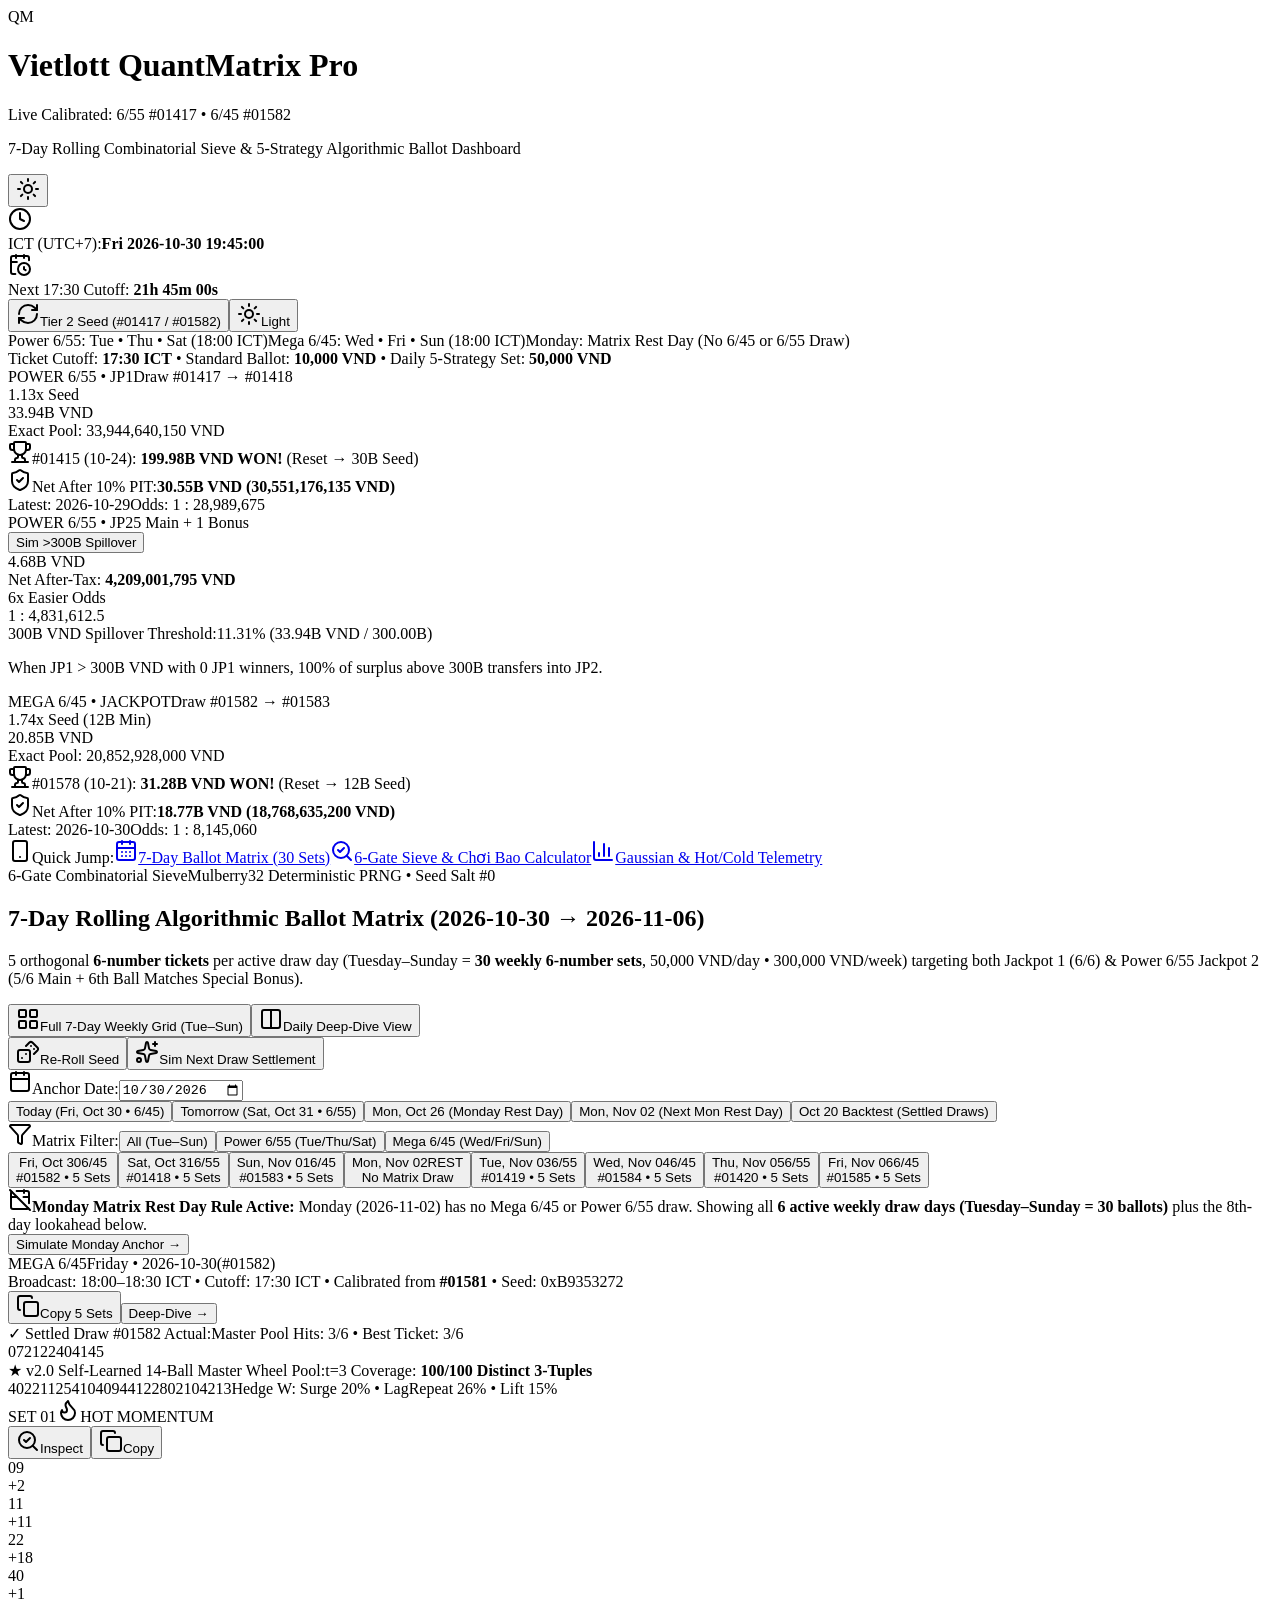
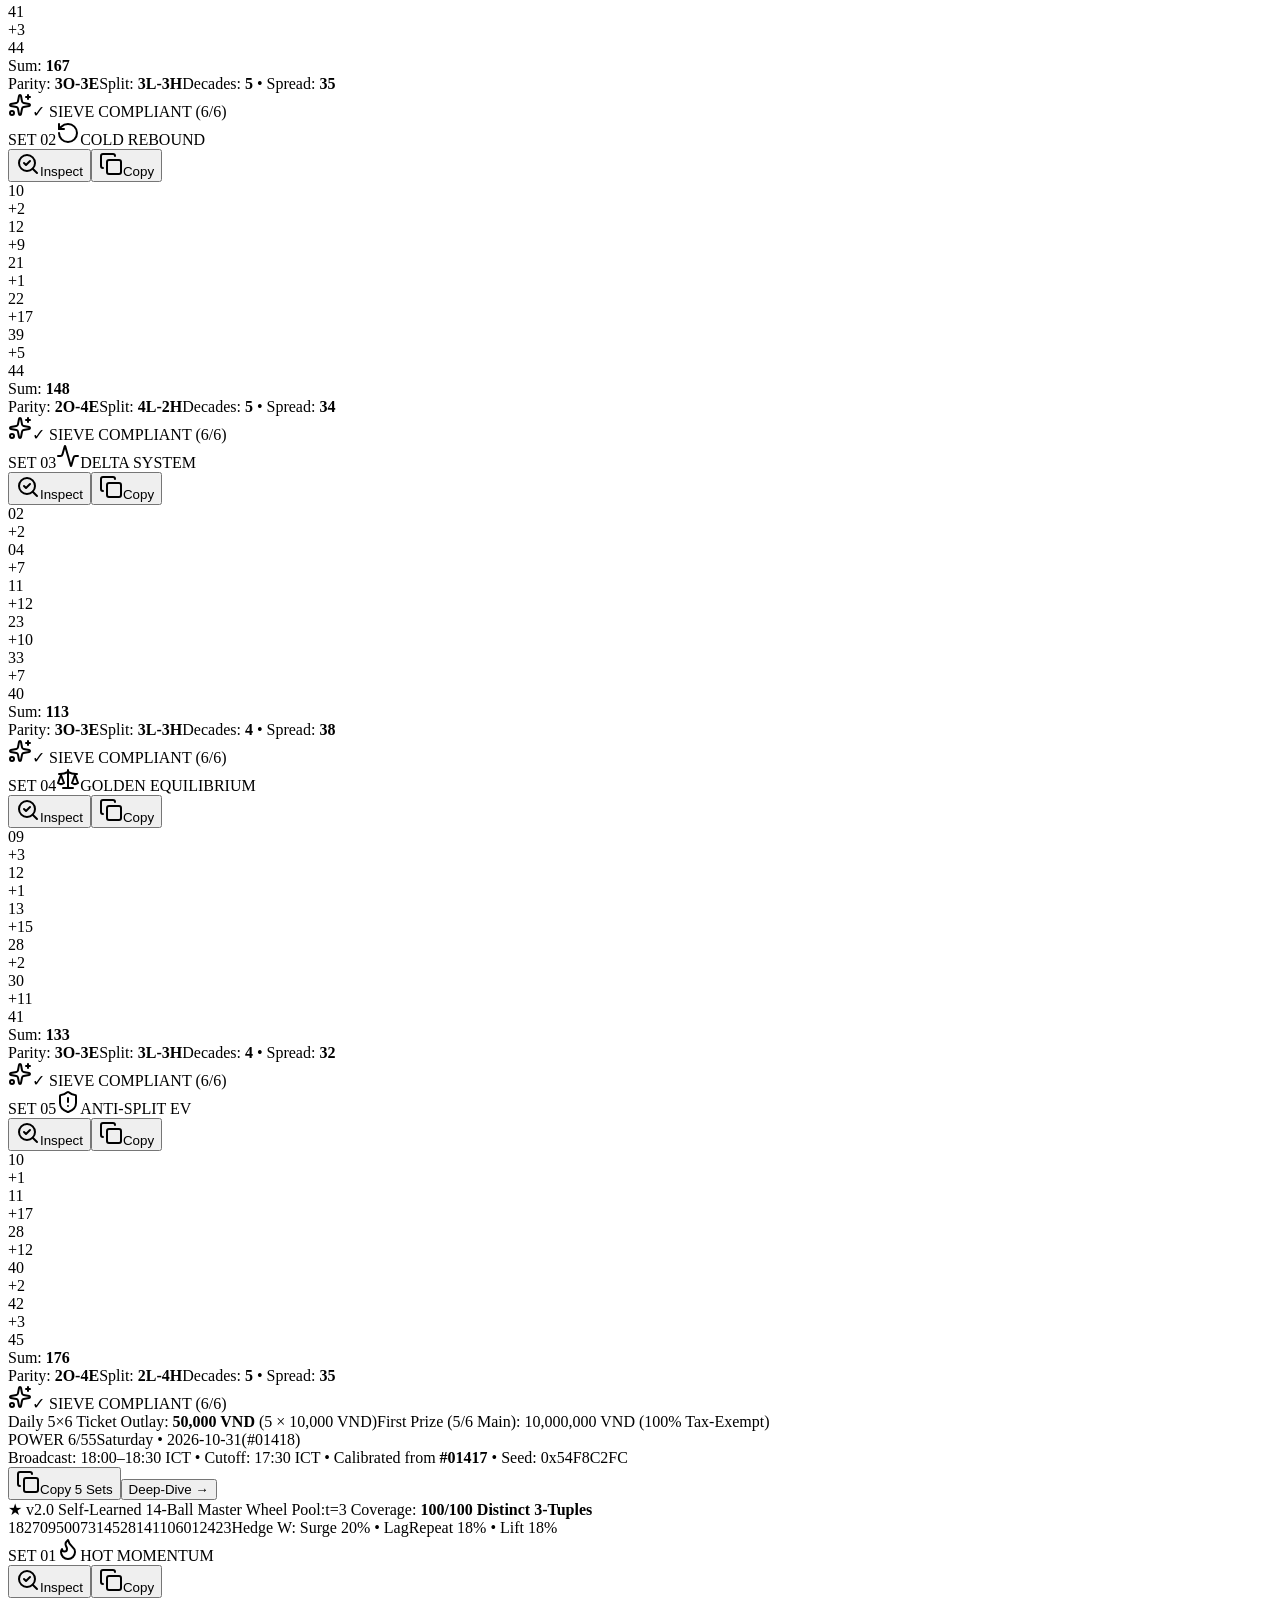
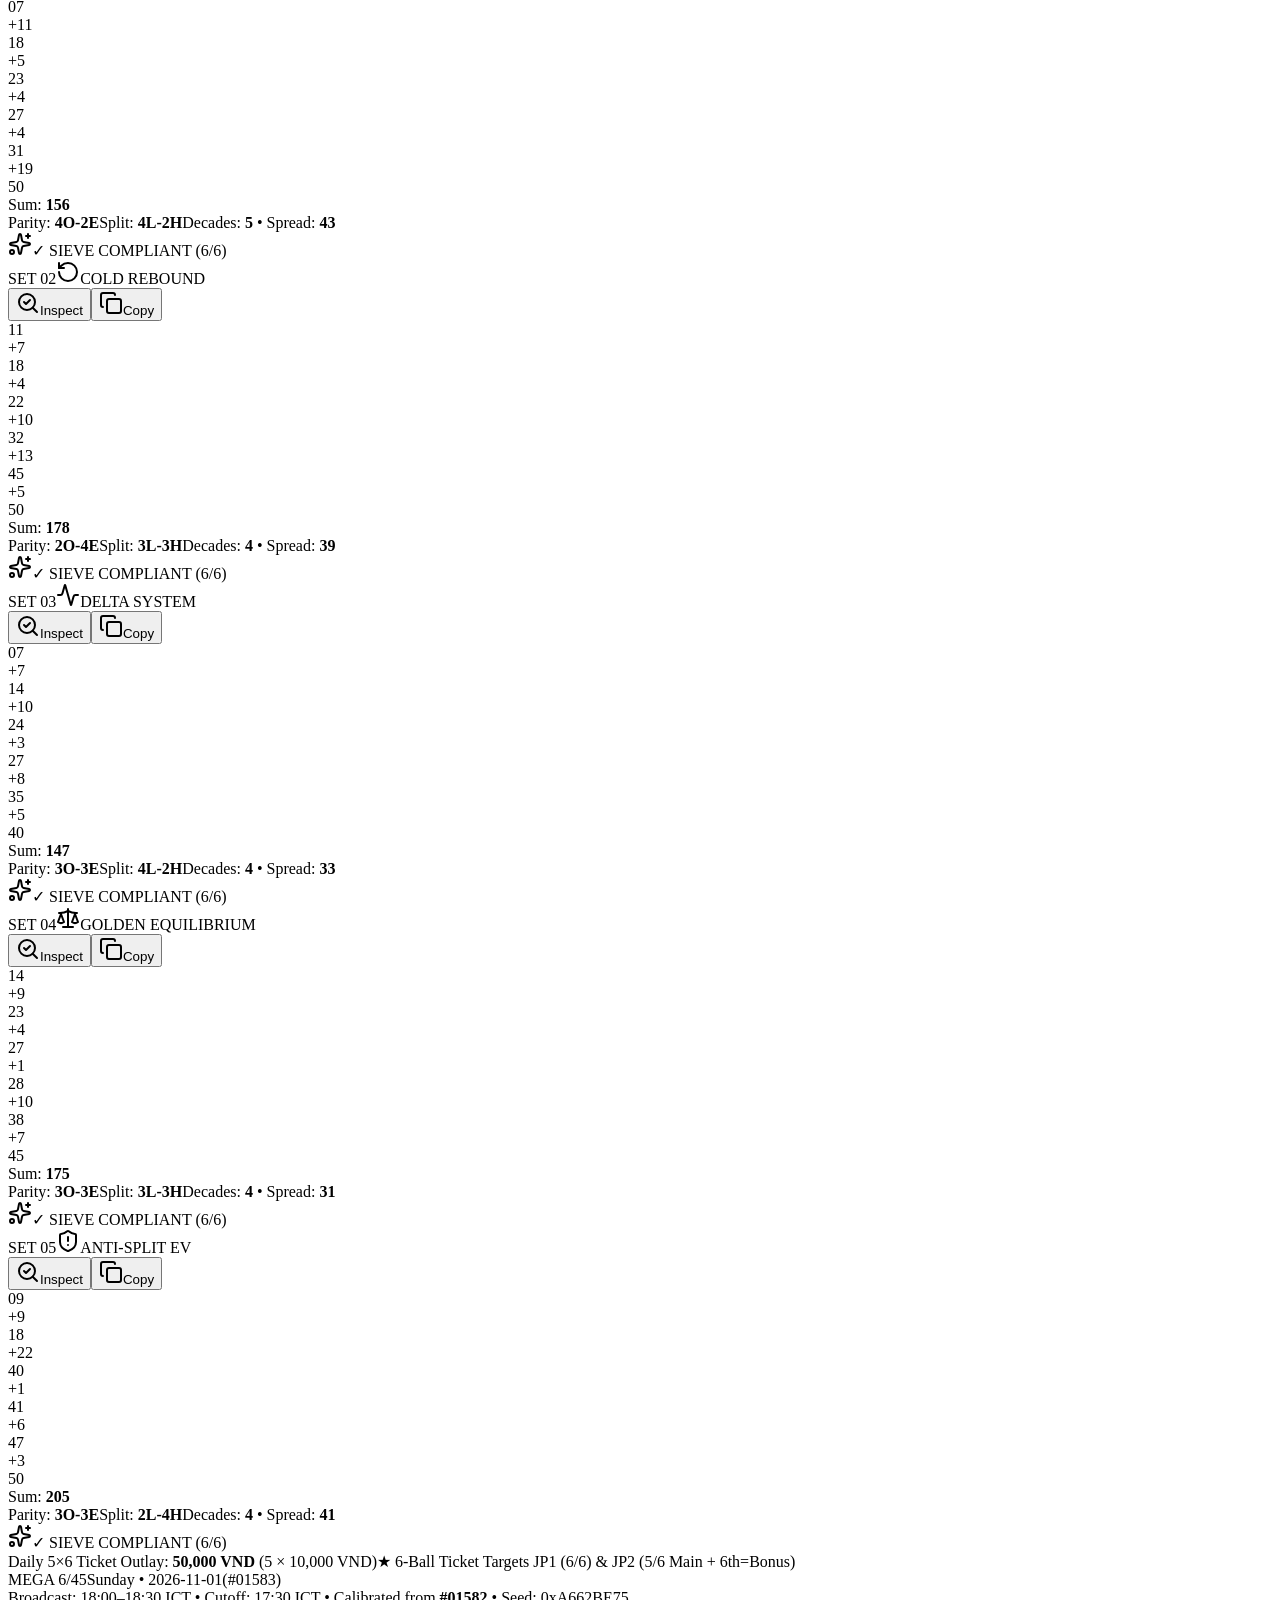
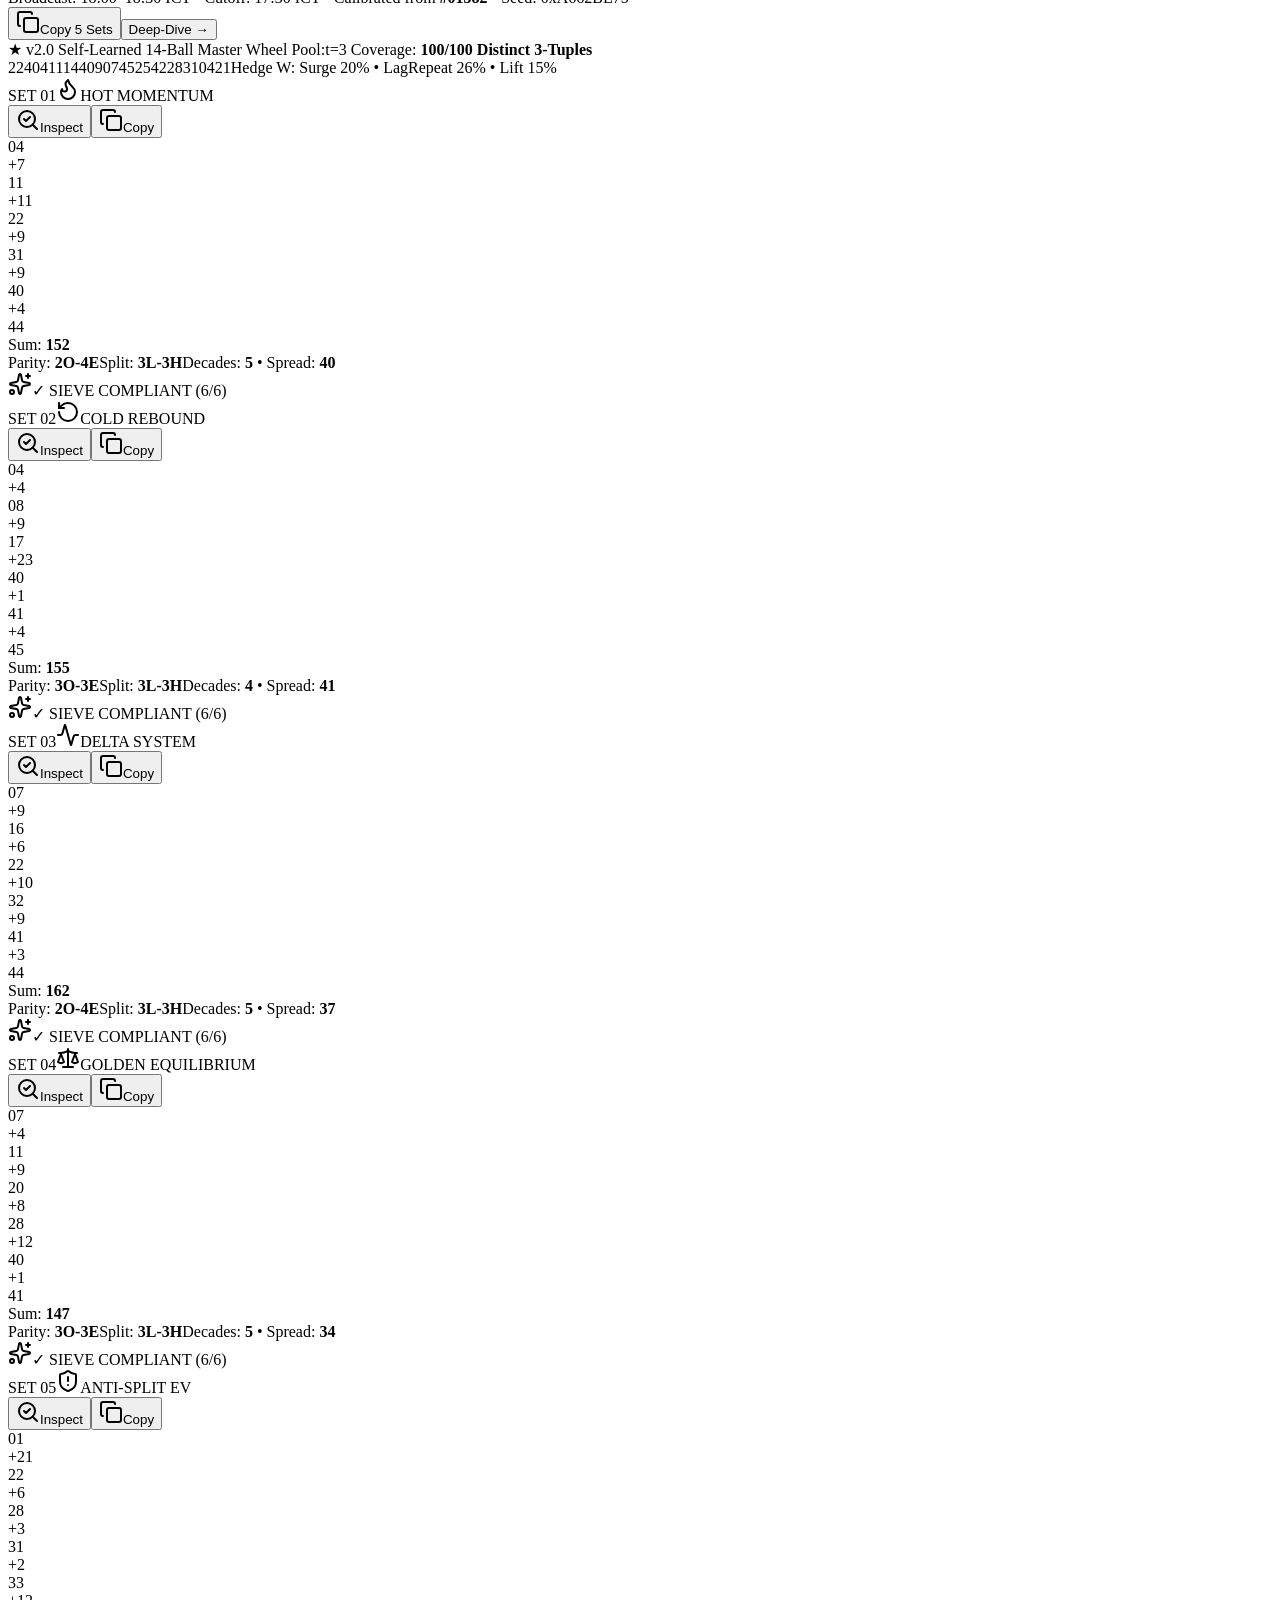
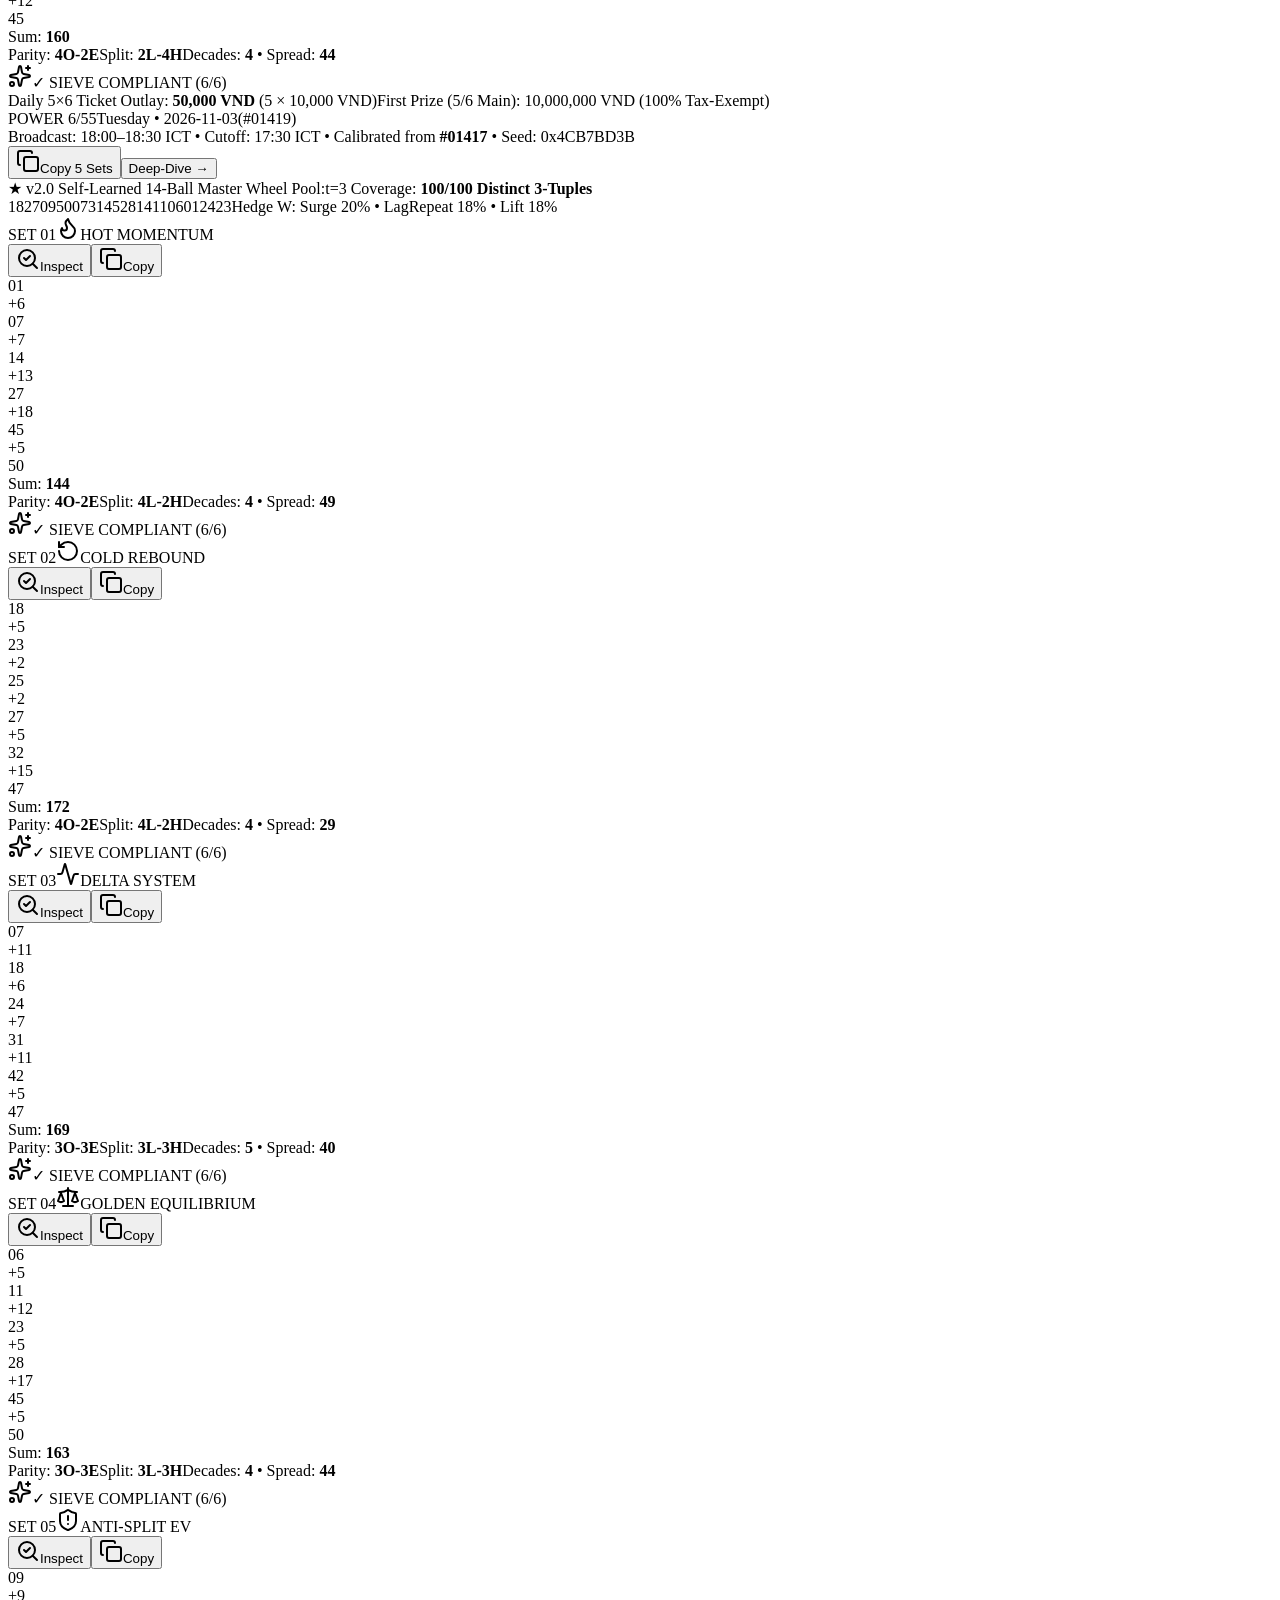
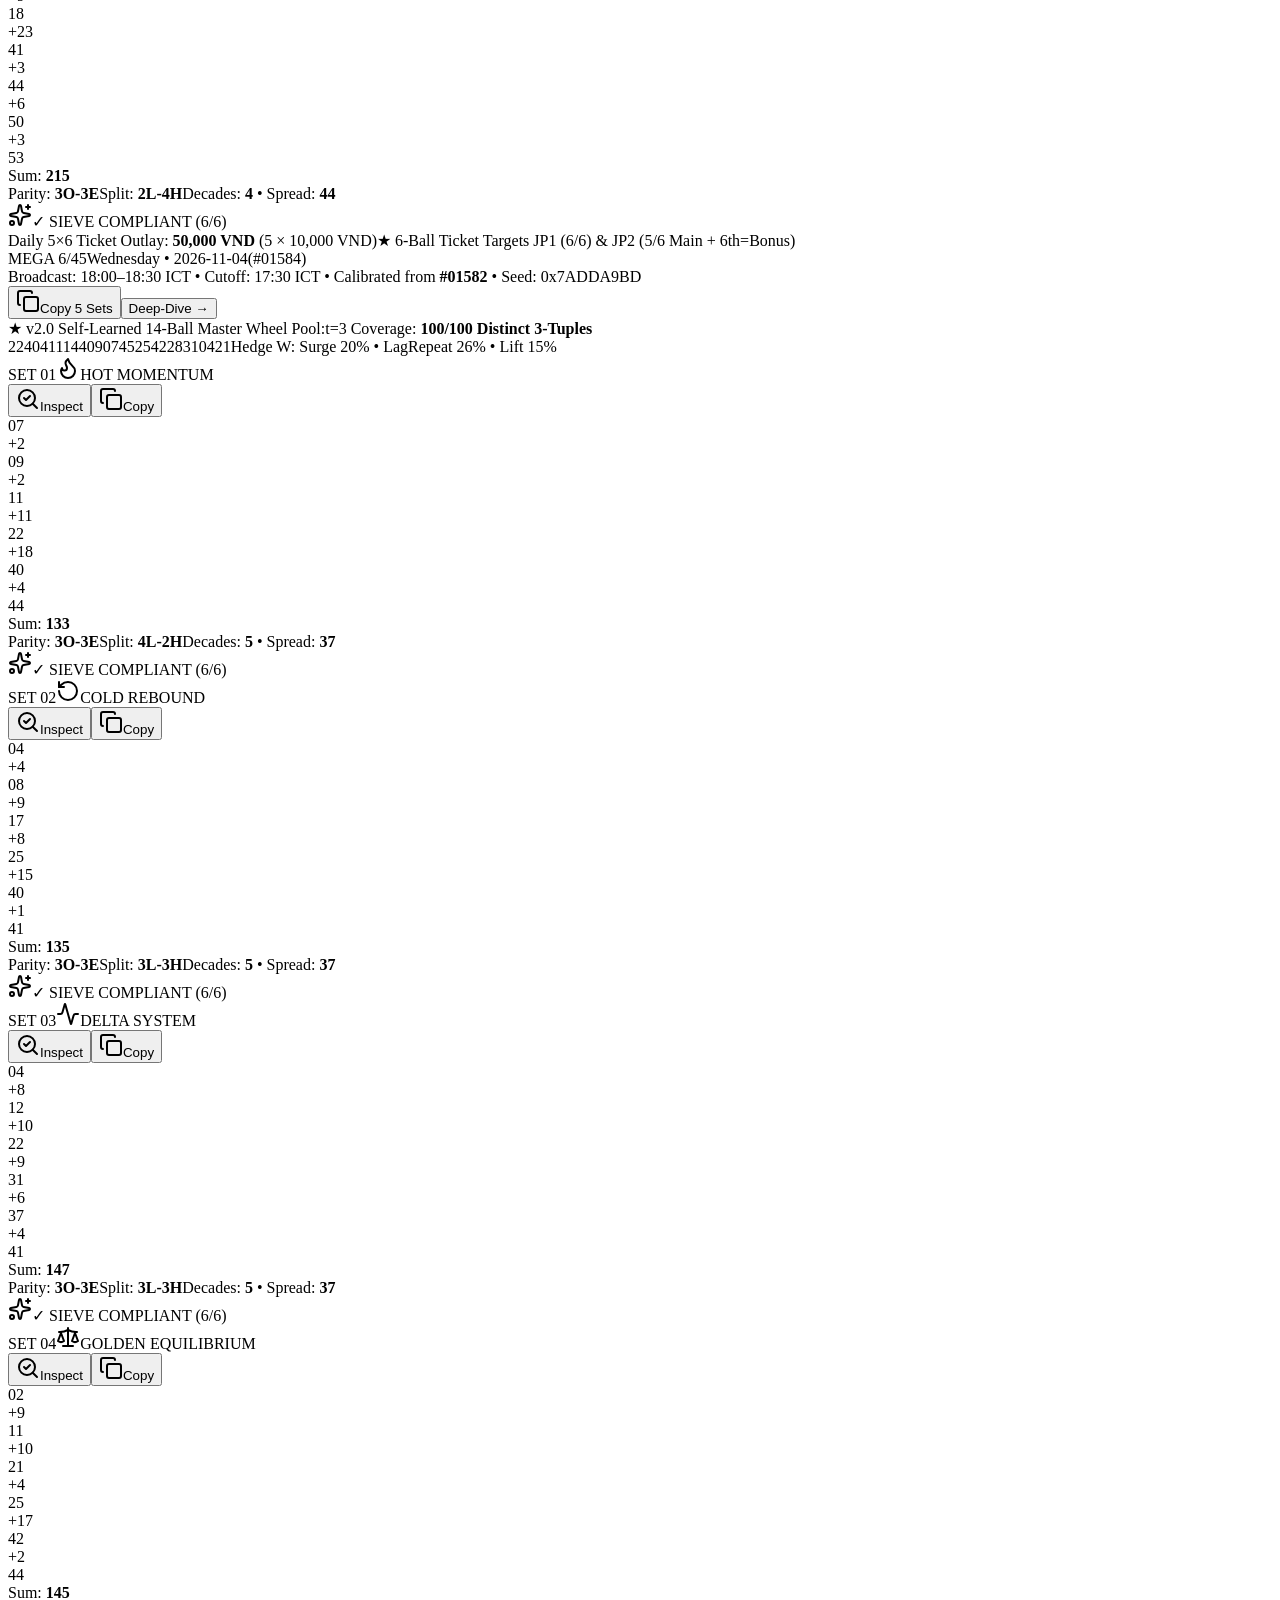
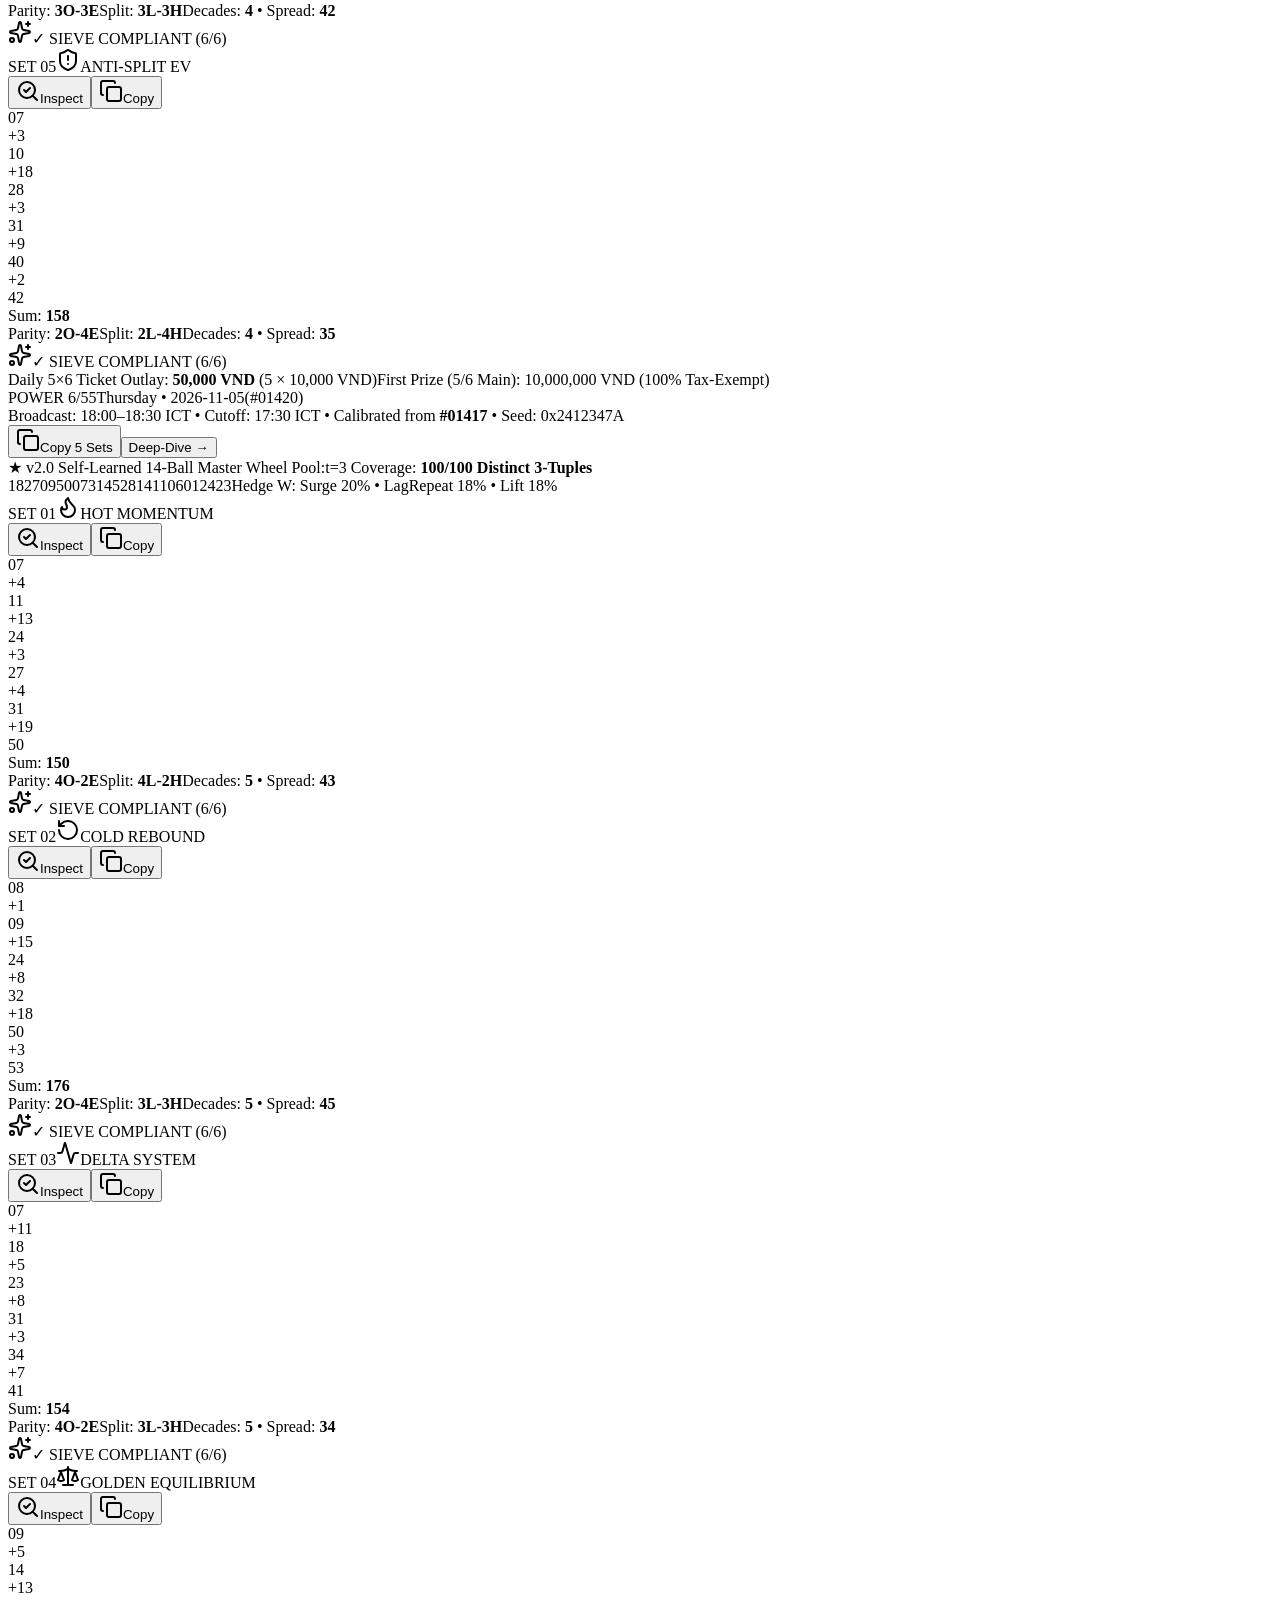
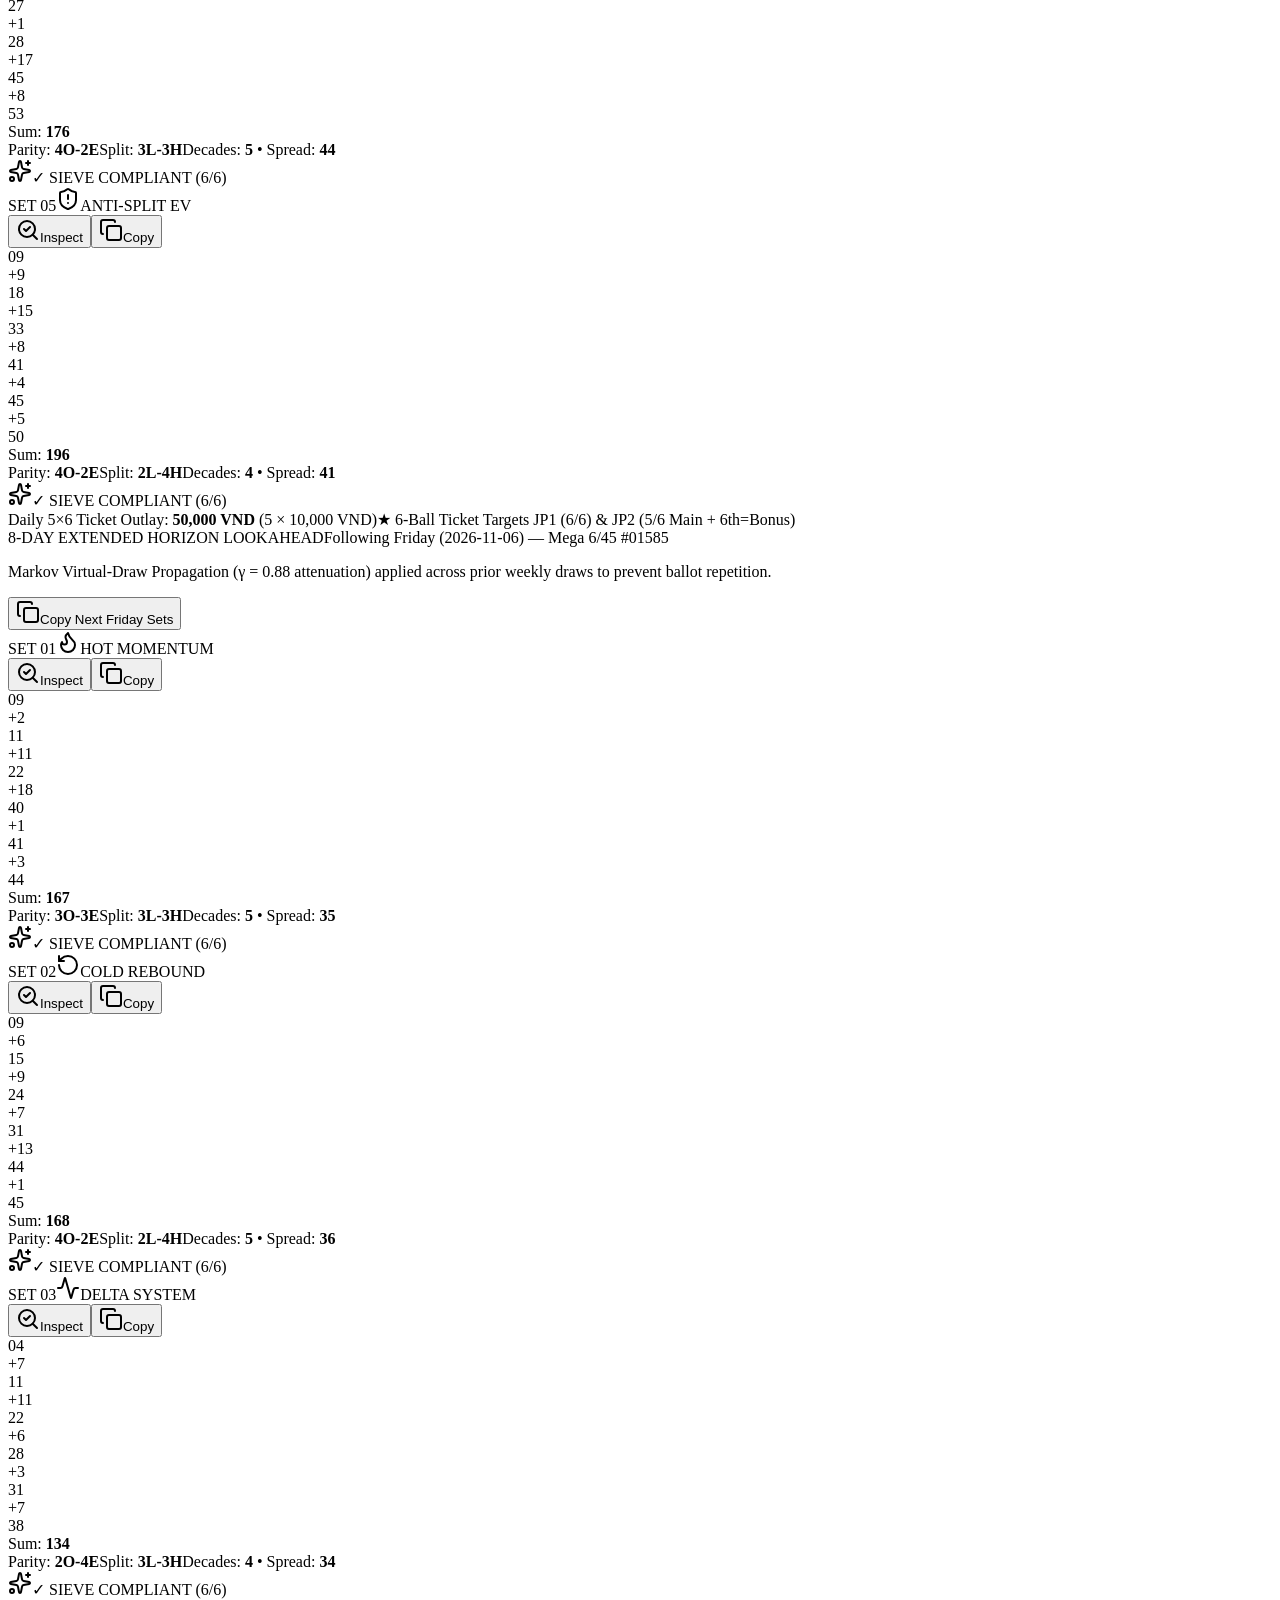
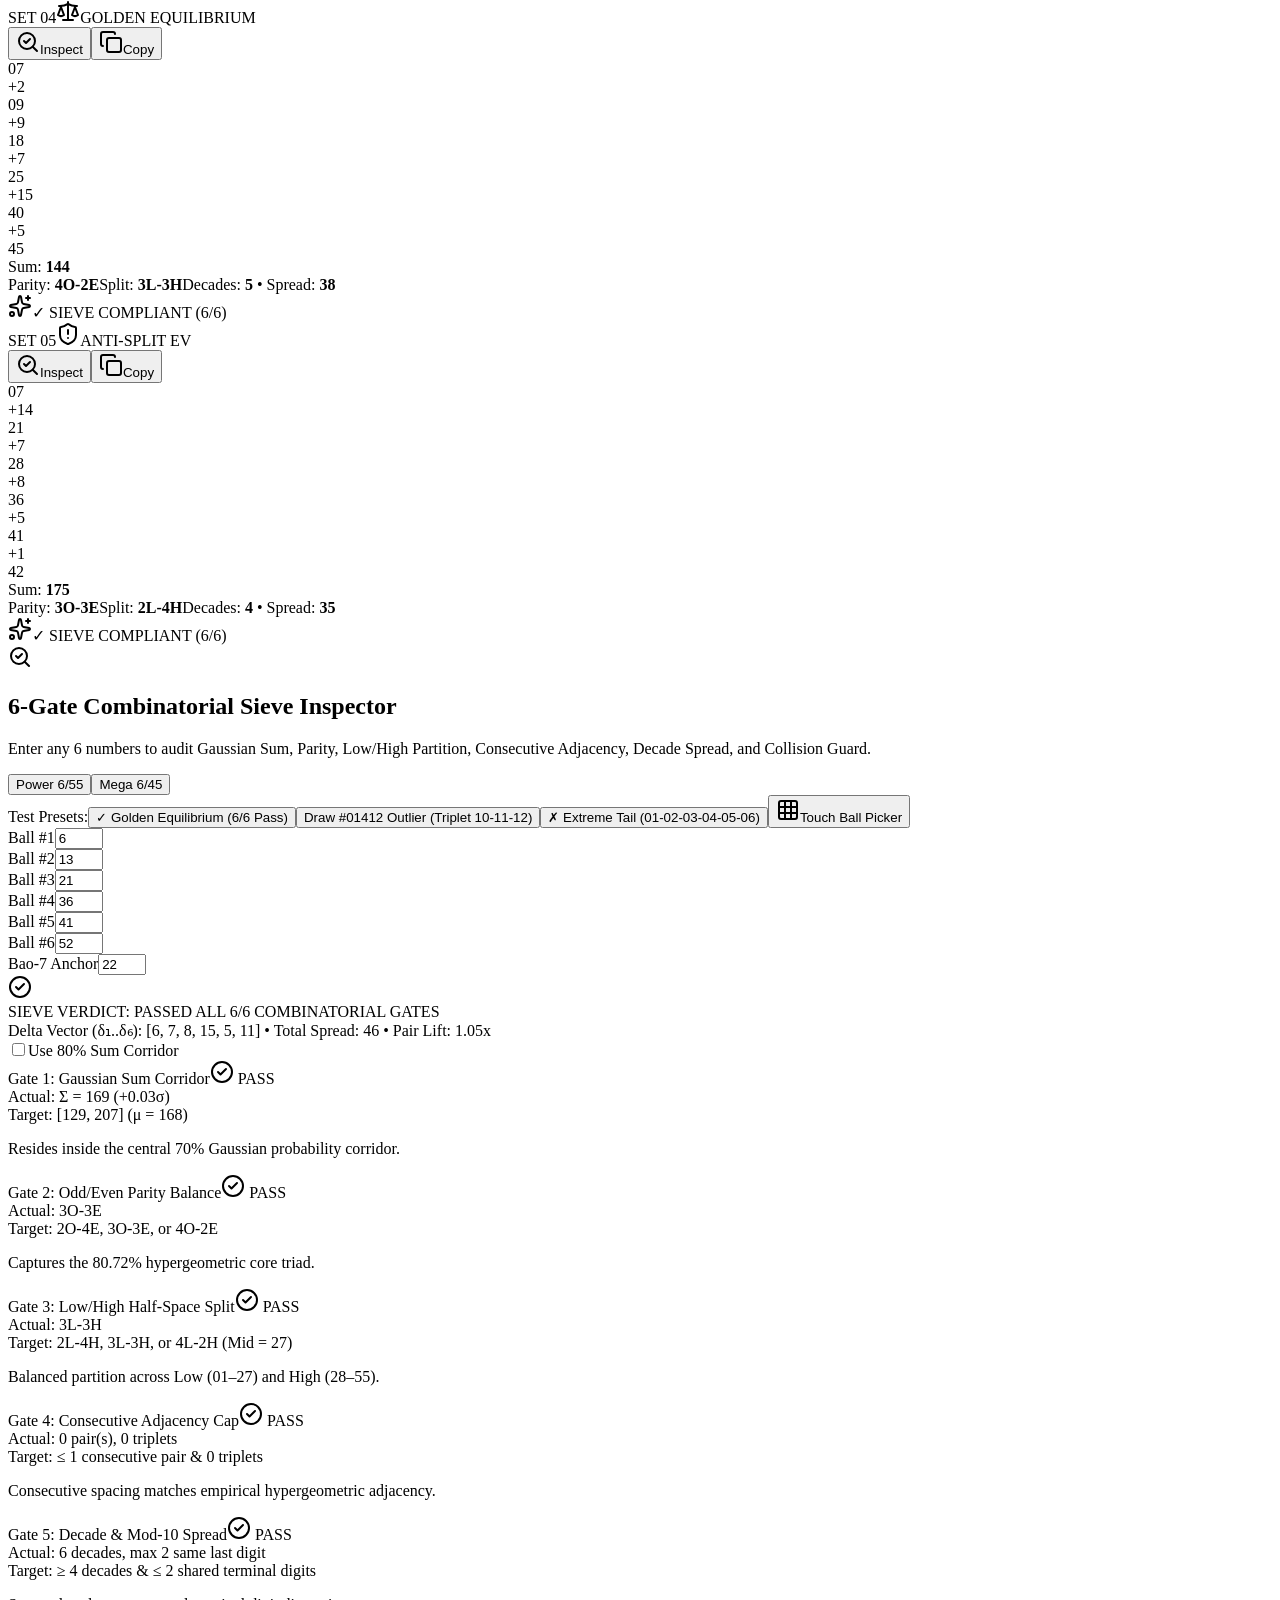
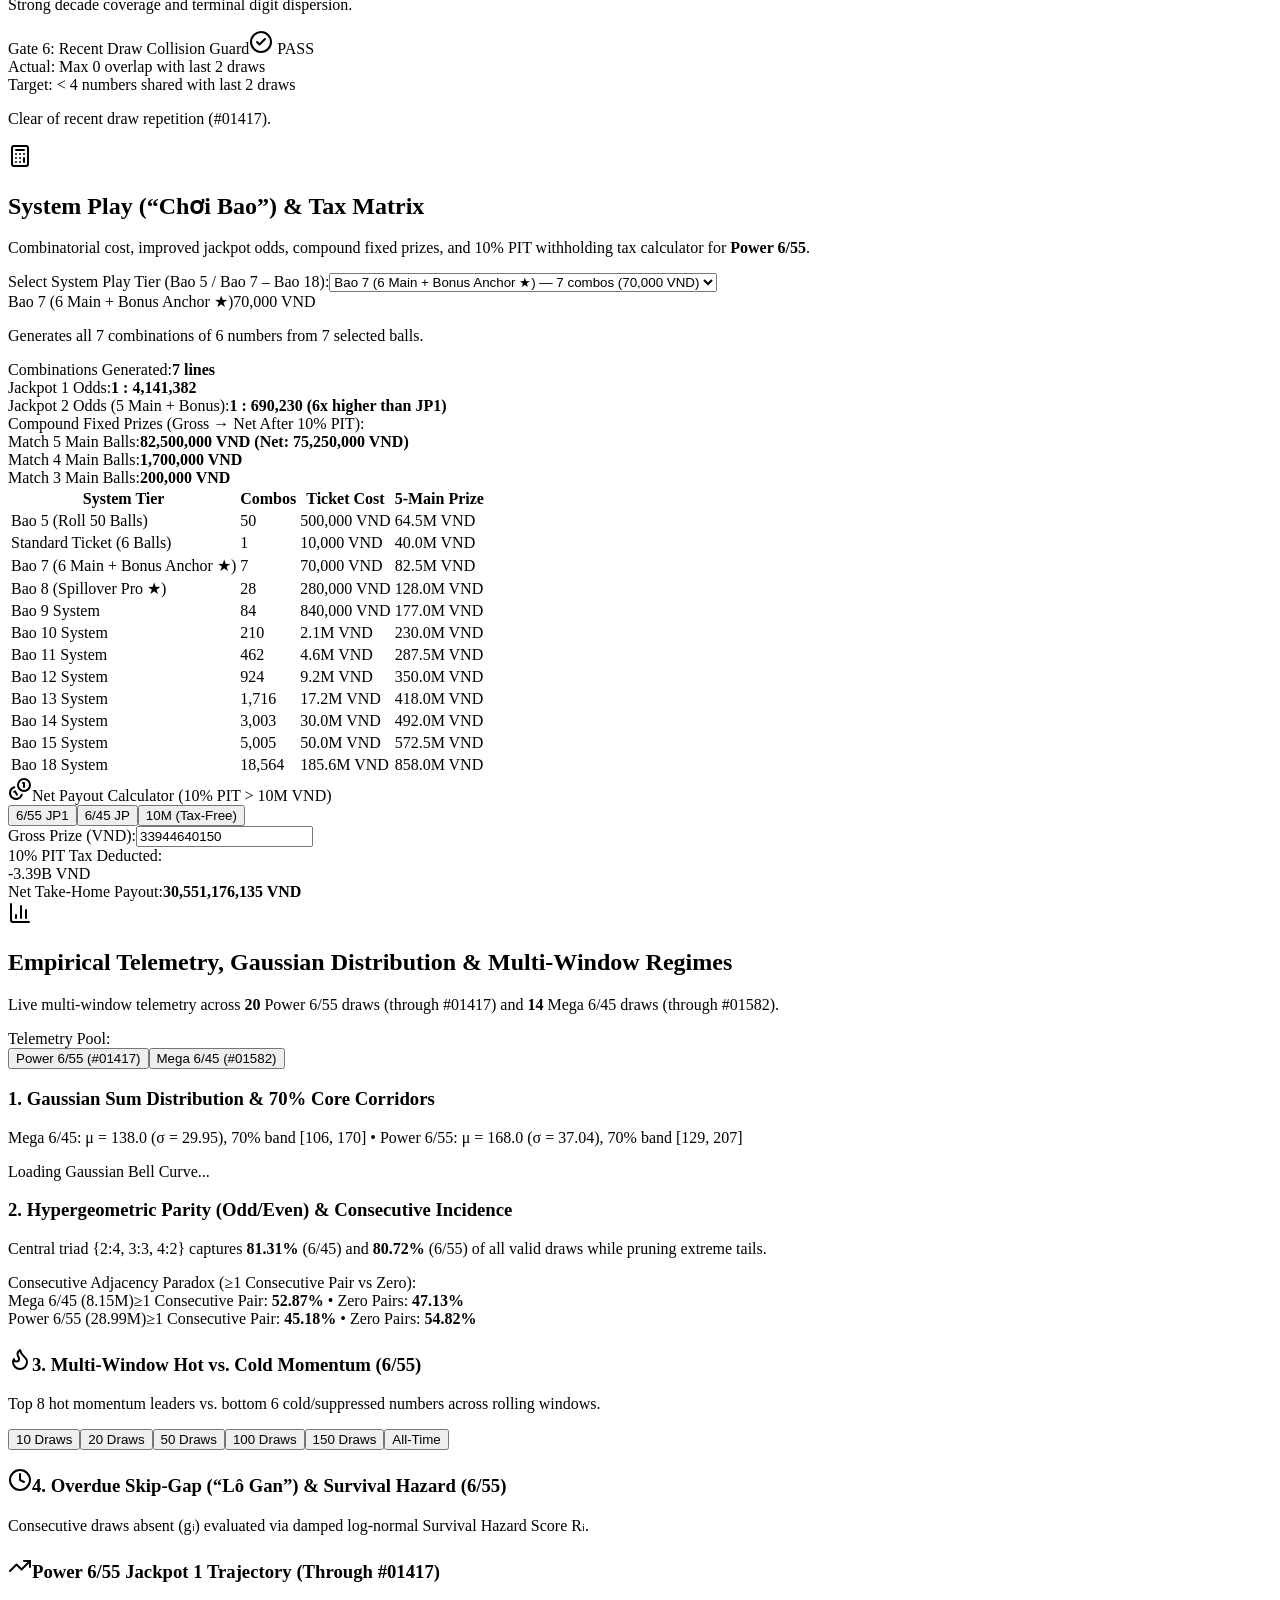
==== commit 74701493: "deploy: 5x6-number tickets targeting JP1 & Power 6/55 JP2 (no Bao-7)" ====
--- a/index.html
+++ b/index.html
@@ -1 +1 @@
-<!DOCTYPE html><html lang="en" class="T19VSG_variable _8Li5zG_variable dark h-full antialiased"><head><meta charSet="utf-8"/><meta name="viewport" content="width=device-width, initial-scale=1, maximum-scale=5"/><link rel="preload" href="/vietlott-quantmatrix-pro/_next/static/media/797e433ab948586e-s.p.0r6juujl39pe6.woff2" as="font" crossorigin="" type="font/woff2"/><link rel="preload" href="/vietlott-quantmatrix-pro/_next/static/media/caa3a2e1cccd8315-s.p.0wgildi0cnwt9.woff2" as="font" crossorigin="" type="font/woff2"/><link rel="stylesheet" href="/vietlott-quantmatrix-pro/_next/static/chunks/1skc7irvuiw-g.css" data-precedence="next"/><link rel="preload" as="script" fetchPriority="low" href="/vietlott-quantmatrix-pro/_next/static/chunks/3333gs1h_w689.js"/><script src="/vietlott-quantmatrix-pro/_next/static/chunks/06_pcxqqoy72x.js" async=""></script><script src="/vietlott-quantmatrix-pro/_next/static/chunks/2khxl0v1q4i6n.js" async=""></script><script src="/vietlott-quantmatrix-pro/_next/static/chunks/turbopack-3ed3cr25uskzq.js" async=""></script><script src="/vietlott-quantmatrix-pro/_next/static/chunks/0umf92h1sb77c.js" async=""></script><script src="/vietlott-quantmatrix-pro/_next/static/chunks/2i5lfkzd6mmwg.js" async=""></script><script src="/vietlott-quantmatrix-pro/_next/static/chunks/1q6mikjjbvnev.js" async=""></script><title>Vietlott QuantMatrix Pro — 7-Day Rolling Combinatorial &amp; Algorithmic Ballot Dashboard</title><meta name="description" content="Quantitative Combinatorial Sieve, 5-Strategy Rolling Ballot Forecast, System Play (Chơi Bao) Calculator, and Empirical Telemetry Dashboard for Vietlott Power 6/55 (Tue/Thu/Sat) and Mega 6/45 (Wed/Fri/Sun)."/><link rel="icon" href="/vietlott-quantmatrix-pro/favicon.ico?favicon.117ezoe8m31dk.ico" sizes="48x48" type="image/x-icon"/><meta name="next-size-adjust" content=""/><script src="/vietlott-quantmatrix-pro/_next/static/chunks/0cz1d0mv5g_q7.js" noModule=""></script></head><body class="min-h-full flex flex-col bg-slate-50 dark:bg-slate-950 text-slate-900 dark:text-slate-100 transition-colors duration-200"><div hidden=""><!--$--><!--/$--></div><div class="min-h-screen flex flex-col bg-slate-50 dark:bg-slate-950 text-slate-900 dark:text-slate-100"><header class="w-full border-b border-slate-200 dark:border-slate-800 bg-white/95 dark:bg-slate-950/95 backdrop-blur-md sticky top-0 z-30"><div class="max-w-7xl mx-auto px-3 sm:px-6 py-3 flex flex-col lg:flex-row lg:items-center lg:justify-between gap-3"><div class="flex items-start sm:items-center justify-between gap-3"><div class="flex items-center gap-3"><div class="w-10 h-10 rounded-xl bg-gradient-to-br from-red-600 via-amber-500 to-indigo-600 flex items-center justify-center text-white font-mono font-black text-lg shadow-md shrink-0">QM</div><div><div class="flex items-center gap-2 flex-wrap"><h1 class="text-base sm:text-xl font-extrabold tracking-tight text-slate-900 dark:text-white">Vietlott QuantMatrix Pro</h1><span class="px-2 py-0.5 text-[10px] font-mono font-bold uppercase tracking-wider rounded-full bg-indigo-500/15 text-indigo-600 dark:text-indigo-400 border border-indigo-500/30">Oct 2026 Calibrated Engine</span></div><p class="text-xs text-slate-500 dark:text-slate-400">7-Day Rolling Combinatorial Sieve &amp; 5-Strategy Algorithmic Ballot Dashboard</p></div></div><button type="button" data-testid="theme-toggle-mobile" aria-label="Toggle color theme" class="lg:hidden p-2 rounded-xl border border-slate-200 dark:border-slate-800 bg-slate-100 dark:bg-slate-900 text-slate-700 dark:text-slate-200 hover:bg-slate-200 dark:hover:bg-slate-800 transition-colors cursor-pointer"><svg xmlns="http://www.w3.org/2000/svg" width="24" height="24" viewBox="0 0 24 24" fill="none" stroke="currentColor" stroke-width="2" stroke-linecap="round" stroke-linejoin="round" class="lucide lucide-sun w-4 h-4 text-amber-400" aria-hidden="true"><circle cx="12" cy="12" r="4"></circle><path d="M12 2v2"></path><path d="M12 20v2"></path><path d="m4.93 4.93 1.41 1.41"></path><path d="m17.66 17.66 1.41 1.41"></path><path d="M2 12h2"></path><path d="M20 12h2"></path><path d="m6.34 17.66-1.41 1.41"></path><path d="m19.07 4.93-1.41 1.41"></path></svg></button></div><div class="flex items-center flex-wrap gap-2 sm:gap-3"><div data-testid="ict-live-clock" class="flex items-center gap-2 px-3 py-1.5 rounded-xl bg-slate-100 dark:bg-slate-900 border border-slate-200 dark:border-slate-800 text-xs font-mono"><svg xmlns="http://www.w3.org/2000/svg" width="24" height="24" viewBox="0 0 24 24" fill="none" stroke="currentColor" stroke-width="2" stroke-linecap="round" stroke-linejoin="round" class="lucide lucide-clock w-3.5 h-3.5 text-emerald-500 shrink-0 animate-pulse" aria-hidden="true"><circle cx="12" cy="12" r="10"></circle><path d="M12 6v6l4 2"></path></svg><div class="flex items-center gap-1.5"><span class="text-slate-500 dark:text-slate-400">ICT (UTC+7):</span><strong class="text-slate-900 dark:text-white">Tue<!-- --> <!-- -->2026-10-20<!-- --> <!-- -->08:00:00</strong></div></div><div data-testid="draw-cutoff-countdown" class="flex items-center gap-2 px-3 py-1.5 rounded-xl bg-amber-500/10 border border-amber-500/30 text-xs font-mono"><svg xmlns="http://www.w3.org/2000/svg" width="24" height="24" viewBox="0 0 24 24" fill="none" stroke="currentColor" stroke-width="2" stroke-linecap="round" stroke-linejoin="round" class="lucide lucide-calendar-clock w-3.5 h-3.5 text-amber-600 dark:text-amber-400 shrink-0" aria-hidden="true"><path d="M16 14v2.2l1.6 1"></path><path d="M16 2v3"></path><path d="M21 7.338V5a2 2 0 00-2-2H5a2 2 0 00-2 2v14a2 2 0 002 2h2.338"></path><path d="M3 9h5.859"></path><path d="M8 2v3"></path><circle cx="16" cy="16" r="6"></circle></svg><div><span class="text-amber-700 dark:text-amber-300">17:30 Cutoff: <strong>09h 30m 00s</strong> (18:00<!-- --> <!-- -->6/55<!-- --> Draw)</span></div></div><button type="button" title="Click to sync Tier 1 GitHub NDJSON dataset with Tier 2 Empirical Seed fallback" class="inline-flex items-center gap-1.5 px-3 py-1.5 rounded-xl border border-slate-200 dark:border-slate-800 bg-slate-50 dark:bg-slate-900 hover:bg-slate-100 dark:hover:bg-slate-800 text-xs font-medium text-slate-700 dark:text-slate-300 transition-colors cursor-pointer"><svg xmlns="http://www.w3.org/2000/svg" width="24" height="24" viewBox="0 0 24 24" fill="none" stroke="currentColor" stroke-width="2" stroke-linecap="round" stroke-linejoin="round" class="lucide lucide-refresh-cw w-3.5 h-3.5 text-indigo-500" aria-hidden="true"><path d="M3 12a9 9 0 0 1 9-9 9.75 9.75 0 0 1 6.74 2.74L21 8"></path><path d="M21 3v5h-5"></path><path d="M21 12a9 9 0 0 1-9 9 9.75 9.75 0 0 1-6.74-2.74L3 16"></path><path d="M8 16H3v5"></path></svg><span class="font-mono text-[11px]">Tier 2 Seed DB Ready</span></button><button type="button" data-testid="theme-toggle" aria-label="Toggle Dark or Light Mode" class="hidden lg:inline-flex items-center gap-1.5 px-3 py-1.5 rounded-xl border border-slate-200 dark:border-slate-800 bg-slate-100 dark:bg-slate-900 text-slate-700 dark:text-slate-200 hover:bg-slate-200 dark:hover:bg-slate-800 text-xs font-medium transition-colors cursor-pointer"><svg xmlns="http://www.w3.org/2000/svg" width="24" height="24" viewBox="0 0 24 24" fill="none" stroke="currentColor" stroke-width="2" stroke-linecap="round" stroke-linejoin="round" class="lucide lucide-sun w-3.5 h-3.5 text-amber-400" aria-hidden="true"><circle cx="12" cy="12" r="4"></circle><path d="M12 2v2"></path><path d="M12 20v2"></path><path d="m4.93 4.93 1.41 1.41"></path><path d="m17.66 17.66 1.41 1.41"></path><path d="M2 12h2"></path><path d="M20 12h2"></path><path d="m6.34 17.66-1.41 1.41"></path><path d="m19.07 4.93-1.41 1.41"></path></svg><span>Light</span></button></div></div><div class="bg-slate-50/90 dark:bg-slate-900/70 border-t border-slate-200/70 dark:border-slate-800/80"><div class="max-w-7xl mx-auto px-3 sm:px-6 py-1.5 flex items-center justify-between flex-wrap gap-2 text-[11px]"><div class="flex items-center flex-wrap gap-2 sm:gap-4"><span class="inline-flex items-center gap-1.5 font-semibold text-red-600 dark:text-red-400"><span class="w-2 h-2 rounded-full bg-red-500"></span>Power 6/55: Tue • Thu • Sat (18:00 ICT)</span><span class="inline-flex items-center gap-1.5 font-semibold text-blue-600 dark:text-blue-400"><span class="w-2 h-2 rounded-full bg-blue-500"></span>Mega 6/45: Wed • Fri • Sun (18:00 ICT)</span><span class="inline-flex items-center gap-1.5 font-medium text-slate-500 dark:text-slate-400"><span class="w-2 h-2 rounded-full bg-slate-400"></span>Monday: Matrix Rest Day (No 6/45 or 6/55 Draw)</span></div><div class="text-slate-500 dark:text-slate-400 font-mono hidden md:block">Ticket Cutoff: <strong>17:30 ICT</strong> • Standard Ballot:<!-- --> <strong>10,000 VND</strong> • Daily 5-Strategy Set:<!-- --> <strong>50,000 VND</strong></div></div></div></header><section aria-label="Executive Jackpot &amp; Tax Telemetry" class="max-w-7xl mx-auto px-3 sm:px-6 pt-4 pb-2"><div class="grid grid-cols-1 md:grid-cols-3 gap-3 sm:gap-4"><div class="relative overflow-hidden rounded-2xl border border-red-500/30 bg-gradient-to-br from-white via-red-50/30 to-orange-50/20 dark:from-slate-900 dark:via-slate-900 dark:to-red-950/30 p-4 shadow-sm"><div class="flex items-center justify-between gap-2 mb-2"><div class="flex items-center gap-2"><span class="px-2.5 py-0.5 text-xs font-mono font-bold rounded-full bg-red-600 text-white">POWER 6/55 • JP1</span><span class="text-xs font-mono text-slate-500 dark:text-slate-400">Draw #<!-- -->01412<!-- --> → #<!-- -->01413</span></div><span class="px-2 py-0.5 text-[11px] font-mono font-bold rounded bg-emerald-500/15 text-emerald-600 dark:text-emerald-400 border border-emerald-500/30">5.47x Seed</span></div><div class="my-1"><div class="text-2xl sm:text-3xl font-black font-mono tracking-tight text-red-600 dark:text-red-400">164.05B VND</div><div class="text-xs font-mono text-slate-500 dark:text-slate-400">Exact Pool: <!-- -->164,048,997,900 VND</div></div><div class="mt-3 pt-2.5 border-t border-slate-200/80 dark:border-slate-800 flex items-center justify-between text-xs"><span class="text-slate-600 dark:text-slate-400 flex items-center gap-1"><svg xmlns="http://www.w3.org/2000/svg" width="24" height="24" viewBox="0 0 24 24" fill="none" stroke="currentColor" stroke-width="2" stroke-linecap="round" stroke-linejoin="round" class="lucide lucide-shield-check w-3.5 h-3.5 text-emerald-500" aria-hidden="true"><path d="M20 13c0 5-3.5 7.5-7.66 8.95a1 1 0 0 1-.67-.01C7.5 20.5 4 18 4 13V6a1 1 0 0 1 1-1c2 0 4.5-1.2 6.24-2.72a1.17 1.17 0 0 1 1.52 0C14.51 3.81 17 5 19 5a1 1 0 0 1 1 1z"></path><path d="m9 12 2 2 4-4"></path></svg>Net After 10% PIT:</span><strong class="font-mono text-emerald-700 dark:text-emerald-400">147.65B VND<!-- --> (<!-- -->147,645,098,110 VND<!-- -->)</strong></div><div class="mt-2 flex items-center justify-between text-[11px] text-slate-500 dark:text-slate-400 font-mono"><span>Schedule: Tue • Thu • Sat</span><span>Odds: 1 : 28,989,675</span></div></div><div class="relative overflow-hidden rounded-2xl border border-amber-500/30 bg-gradient-to-br from-white via-amber-50/30 to-yellow-50/20 dark:from-slate-900 dark:via-slate-900 dark:to-amber-950/25 p-4 shadow-sm"><div class="flex items-center justify-between gap-2 mb-2"><div class="flex items-center gap-2"><span class="px-2.5 py-0.5 text-xs font-mono font-bold rounded-full bg-amber-500 text-slate-950">POWER 6/55 • JP2</span><span class="text-[11px] font-mono font-semibold text-amber-700 dark:text-amber-300">5 Main + 1 Bonus</span></div><button type="button" class="px-2 py-0.5 text-[10px] font-mono font-semibold rounded border border-amber-500/40 bg-amber-500/10 text-amber-700 dark:text-amber-300 hover:bg-amber-500/20 transition-colors cursor-pointer">Sim &gt;300B Spillover</button></div><div class="my-1 flex items-baseline justify-between gap-2"><div><div class="text-2xl sm:text-3xl font-black font-mono tracking-tight text-amber-600 dark:text-amber-400">3.82B VND</div><div class="text-xs font-mono text-slate-500 dark:text-slate-400">Net After-Tax: <strong>3,435,764,995 VND</strong></div></div><div class="text-right"><span class="inline-block px-2 py-0.5 rounded bg-amber-500/15 text-amber-700 dark:text-amber-300 font-mono text-[11px] font-bold">6x Easier Odds</span><div class="text-[10px] font-mono text-slate-500 dark:text-slate-400 mt-0.5">1 : 4,831,612.5</div></div></div><div class="mt-2.5 pt-2 border-t border-slate-200/80 dark:border-slate-800"><div class="flex items-center justify-between text-[11px] font-mono mb-1"><span class="text-slate-600 dark:text-slate-300 font-semibold">300B VND Spillover Threshold:</span><span class="text-amber-600 dark:text-amber-400 font-bold">54.68<!-- -->% (<!-- -->164.05B VND<!-- --> / 300.00B)</span></div><div class="w-full h-2 rounded-full bg-slate-200 dark:bg-slate-800 overflow-hidden"><div class="h-full rounded-full transition-all duration-300 bg-gradient-to-r from-amber-500 to-red-500" style="width:54.68%"></div></div><p class="text-[10px] text-slate-500 dark:text-slate-400 mt-1">When JP1 &gt; 300B VND with 0 JP1 winners, 100% of surplus above 300B transfers into JP2.</p></div></div><div class="relative overflow-hidden rounded-2xl border border-blue-500/30 bg-gradient-to-br from-white via-blue-50/30 to-indigo-50/20 dark:from-slate-900 dark:via-slate-900 dark:to-blue-950/30 p-4 shadow-sm"><div class="flex items-center justify-between gap-2 mb-2"><div class="flex items-center gap-2"><span class="px-2.5 py-0.5 text-xs font-mono font-bold rounded-full bg-blue-600 text-white">MEGA 6/45 • JACKPOT</span><span class="text-xs font-mono text-slate-500 dark:text-slate-400">Draw #<!-- -->01577<!-- --> → #<!-- -->01578</span></div><span class="px-2 py-0.5 text-[11px] font-mono font-bold rounded bg-blue-500/15 text-blue-600 dark:text-blue-400 border border-blue-500/30">2.2<!-- -->x Seed (12B Min)</span></div><div class="my-1"><div class="text-2xl sm:text-3xl font-black font-mono tracking-tight text-blue-600 dark:text-blue-400">26.44B VND</div><div class="text-xs font-mono text-slate-500 dark:text-slate-400">Exact Pool: <!-- -->26,444,954,000 VND</div></div><div class="mt-3 pt-2.5 border-t border-slate-200/80 dark:border-slate-800 flex items-center justify-between text-xs"><span class="text-slate-600 dark:text-slate-400 flex items-center gap-1"><svg xmlns="http://www.w3.org/2000/svg" width="24" height="24" viewBox="0 0 24 24" fill="none" stroke="currentColor" stroke-width="2" stroke-linecap="round" stroke-linejoin="round" class="lucide lucide-shield-check w-3.5 h-3.5 text-emerald-500" aria-hidden="true"><path d="M20 13c0 5-3.5 7.5-7.66 8.95a1 1 0 0 1-.67-.01C7.5 20.5 4 18 4 13V6a1 1 0 0 1 1-1c2 0 4.5-1.2 6.24-2.72a1.17 1.17 0 0 1 1.52 0C14.51 3.81 17 5 19 5a1 1 0 0 1 1 1z"></path><path d="m9 12 2 2 4-4"></path></svg>Net After 10% PIT:</span><strong class="font-mono text-emerald-700 dark:text-emerald-400">23.80B VND<!-- --> (<!-- -->23,801,458,600 VND<!-- -->)</strong></div><div class="mt-2 flex items-center justify-between text-[11px] text-slate-500 dark:text-slate-400 font-mono"><span>Schedule: Wed • Fri • Sun</span><span>Odds: 1 : 8,145,060</span></div></div></div></section><nav aria-label="Dashboard Section Navigation" class="max-w-7xl mx-auto w-full px-3 sm:px-6 pt-2"><div class="flex items-center gap-2 overflow-x-auto py-1.5 px-3 rounded-xl bg-white dark:bg-slate-900 border border-slate-200 dark:border-slate-800 text-xs font-semibold"><span class="inline-flex items-center gap-1 text-indigo-600 dark:text-indigo-400 shrink-0 mr-1"><svg xmlns="http://www.w3.org/2000/svg" width="24" height="24" viewBox="0 0 24 24" fill="none" stroke="currentColor" stroke-width="2" stroke-linecap="round" stroke-linejoin="round" class="lucide lucide-smartphone w-3.5 h-3.5" aria-hidden="true"><rect width="14" height="20" x="5" y="2" rx="2" ry="2"></rect><path d="M12 18h.01"></path></svg><span>Quick Jump:</span></span><a href="#rolling-matrix-section" class="inline-flex items-center gap-1 px-2.5 py-1 rounded-lg bg-slate-100 dark:bg-slate-800 hover:bg-indigo-500/15 hover:text-indigo-600 dark:hover:text-indigo-400 shrink-0 transition-colors"><svg xmlns="http://www.w3.org/2000/svg" width="24" height="24" viewBox="0 0 24 24" fill="none" stroke="currentColor" stroke-width="2" stroke-linecap="round" stroke-linejoin="round" class="lucide lucide-calendar-days w-3.5 h-3.5" aria-hidden="true"><path d="M8 2v3"></path><path d="M16 2v3"></path><rect x="3" y="3" width="18" height="18" rx="2"></rect><path d="M3 9h18"></path><path d="M8 13h.01"></path><path d="M12 13h.01"></path><path d="M16 13h.01"></path><path d="M8 17h.01"></path><path d="M12 17h.01"></path><path d="M16 17h.01"></path></svg><span>7-Day Ballot Matrix (30 Sets)</span></a><a href="#sieve-inspector-section" class="inline-flex items-center gap-1 px-2.5 py-1 rounded-lg bg-slate-100 dark:bg-slate-800 hover:bg-indigo-500/15 hover:text-indigo-600 dark:hover:text-indigo-400 shrink-0 transition-colors"><svg xmlns="http://www.w3.org/2000/svg" width="24" height="24" viewBox="0 0 24 24" fill="none" stroke="currentColor" stroke-width="2" stroke-linecap="round" stroke-linejoin="round" class="lucide lucide-search-check w-3.5 h-3.5" aria-hidden="true"><path d="m8 11 2 2 4-4"></path><circle cx="11" cy="11" r="8"></circle><path d="m21 21-4.3-4.3"></path></svg><span>6-Gate Sieve &amp; Chơi Bao Calculator</span></a><a href="#telemetry-charts-section" class="inline-flex items-center gap-1 px-2.5 py-1 rounded-lg bg-slate-100 dark:bg-slate-800 hover:bg-indigo-500/15 hover:text-indigo-600 dark:hover:text-indigo-400 shrink-0 transition-colors"><svg xmlns="http://www.w3.org/2000/svg" width="24" height="24" viewBox="0 0 24 24" fill="none" stroke="currentColor" stroke-width="2" stroke-linecap="round" stroke-linejoin="round" class="lucide lucide-chart-column lucide-bar-chart-3 w-3.5 h-3.5" aria-hidden="true"><path d="M3 3v16a2 2 0 0 0 2 2h16"></path><path d="M18 17V9"></path><path d="M13 17V5"></path><path d="M8 17v-3"></path></svg><span>Gaussian &amp; Hot/Cold Telemetry</span></a></div></nav><main class="flex-1 pb-16"><div id="rolling-matrix-section"><section aria-label="7-Day Rolling Forecast Matrix" class="max-w-7xl mx-auto px-3 sm:px-6 py-4 space-y-5"><div class="rounded-2xl border border-slate-200 dark:border-slate-800 bg-white dark:bg-slate-900 p-4 shadow-sm space-y-4"><div class="flex flex-col lg:flex-row lg:items-center lg:justify-between gap-4"><div><div class="flex items-center gap-2 flex-wrap"><span class="px-2.5 py-0.5 text-[11px] font-mono font-bold uppercase rounded-md bg-emerald-500/15 text-emerald-600 dark:text-emerald-400 border border-emerald-500/30">6-Gate Combinatorial Sieve</span><span class="text-xs font-mono text-slate-500 dark:text-slate-400">Mulberry32 Deterministic PRNG • Seed Salt #<!-- -->0</span></div><h2 class="text-lg sm:text-2xl font-extrabold text-slate-900 dark:text-white mt-1">7-Day Rolling Algorithmic Ballot Matrix (<!-- -->2026-10-20<!-- --> →<!-- --> <!-- -->2026-10-27<!-- -->)</h2><p class="text-xs sm:text-sm text-slate-500 dark:text-slate-400">5 orthogonal strategy ballots per active draw day (Tuesday–Sunday =<!-- --> <strong>30 weekly ballots</strong>, 50,000 VND/day • 300,000 VND/week) plus 7th <strong>Bao-7 Bonus Anchor</strong> on Power 6/55 days.</p></div><div class="flex items-center flex-wrap gap-2"><div class="inline-flex rounded-xl p-1 bg-slate-100 dark:bg-slate-800 border border-slate-200 dark:border-slate-700"><button type="button" data-testid="view-mode-weekly" class="inline-flex items-center gap-1.5 px-3 py-1.5 rounded-lg text-xs font-semibold transition-all cursor-pointer bg-white dark:bg-slate-900 text-slate-900 dark:text-white shadow-sm"><svg xmlns="http://www.w3.org/2000/svg" width="24" height="24" viewBox="0 0 24 24" fill="none" stroke="currentColor" stroke-width="2" stroke-linecap="round" stroke-linejoin="round" class="lucide lucide-layout-grid w-3.5 h-3.5 text-indigo-500" aria-hidden="true"><rect width="7" height="7" x="3" y="3" rx="1"></rect><rect width="7" height="7" x="14" y="3" rx="1"></rect><rect width="7" height="7" x="14" y="14" rx="1"></rect><rect width="7" height="7" x="3" y="14" rx="1"></rect></svg><span>Full 7-Day Weekly Grid (Tue–Sun)</span></button><button type="button" data-testid="view-mode-daily" class="inline-flex items-center gap-1.5 px-3 py-1.5 rounded-lg text-xs font-semibold transition-all cursor-pointer text-slate-600 dark:text-slate-400 hover:text-slate-900 dark:hover:text-white"><svg xmlns="http://www.w3.org/2000/svg" width="24" height="24" viewBox="0 0 24 24" fill="none" stroke="currentColor" stroke-width="2" stroke-linecap="round" stroke-linejoin="round" class="lucide lucide-columns-2 lucide-columns w-3.5 h-3.5 text-indigo-500" aria-hidden="true"><rect width="18" height="18" x="3" y="3" rx="2"></rect><path d="M12 3v18"></path></svg><span>Daily Deep-Dive View</span></button></div><button type="button" data-testid="reroll-seed-btn" class="inline-flex items-center gap-1.5 px-3.5 py-2 rounded-xl bg-indigo-600 hover:bg-indigo-700 text-white text-xs font-bold shadow-sm transition-colors cursor-pointer"><svg xmlns="http://www.w3.org/2000/svg" width="24" height="24" viewBox="0 0 24 24" fill="none" stroke="currentColor" stroke-width="2" stroke-linecap="round" stroke-linejoin="round" class="lucide lucide-dices w-4 h-4" aria-hidden="true"><rect width="12" height="12" x="2" y="10" rx="2" ry="2"></rect><path d="m17.92 14 3.5-3.5a2.24 2.24 0 0 0 0-3l-5-4.92a2.24 2.24 0 0 0-3 0L10 6"></path><path d="M6 18h.01"></path><path d="M10 14h.01"></path><path d="M15 6h.01"></path><path d="M18 9h.01"></path></svg><span>Re-Roll Seed</span></button><button type="button" data-testid="simulate-draw1413-btn" title="Test how completing Tuesday&#x27;s #01413 draw re-anchors the seed and re-synthesizes upcoming Thursday #01414 and Saturday #01415 ballots" class="inline-flex items-center gap-1.5 px-3 py-2 rounded-xl border text-xs font-mono font-bold transition-all cursor-pointer bg-emerald-500/10 text-emerald-700 dark:text-emerald-300 border-emerald-500/30 hover:bg-emerald-500/20"><svg xmlns="http://www.w3.org/2000/svg" width="24" height="24" viewBox="0 0 24 24" fill="none" stroke="currentColor" stroke-width="2" stroke-linecap="round" stroke-linejoin="round" class="lucide lucide-sparkles lucide-stars w-3.5 h-3.5" aria-hidden="true"><path d="M11.017 2.814a1 1 0 0 1 1.966 0l1.051 5.558a2 2 0 0 0 1.594 1.594l5.558 1.051a1 1 0 0 1 0 1.966l-5.558 1.051a2 2 0 0 0-1.594 1.594l-1.051 5.558a1 1 0 0 1-1.966 0l-1.051-5.558a2 2 0 0 0-1.594-1.594l-5.558-1.051a1 1 0 0 1 0-1.966l5.558-1.051a2 2 0 0 0 1.594-1.594z"></path><path d="M20 2v4"></path><path d="M22 4h-4"></path><circle cx="4" cy="20" r="2"></circle></svg><span>Sim #01413 Draw Settlement</span></button></div></div><div class="pt-3 border-t border-slate-100 dark:border-slate-800 flex flex-col md:flex-row md:items-center md:justify-between gap-3"><div class="flex items-center flex-wrap gap-2"><label for="anchor-date-picker" class="inline-flex items-center gap-1.5 text-xs font-semibold text-slate-700 dark:text-slate-300"><svg xmlns="http://www.w3.org/2000/svg" width="24" height="24" viewBox="0 0 24 24" fill="none" stroke="currentColor" stroke-width="2" stroke-linecap="round" stroke-linejoin="round" class="lucide lucide-calendar w-4 h-4 text-indigo-500" aria-hidden="true"><path d="M8 2v3"></path><path d="M16 2v3"></path><rect x="3" y="3" width="18" height="18" rx="2"></rect><path d="M3 9h18"></path></svg><span>Anchor Date:</span></label><input id="anchor-date-picker" data-testid="anchor-date-input" type="date" class="px-2.5 py-1.5 rounded-lg border border-slate-300 dark:border-slate-700 bg-slate-50 dark:bg-slate-800 text-xs font-mono font-semibold text-slate-900 dark:text-white focus:outline-none focus:ring-2 focus:ring-indigo-500" value="2026-10-20"/><div class="flex items-center flex-wrap gap-1.5"><button type="button" data-testid="preset-today" class="px-2.5 py-1 rounded-lg text-xs font-mono transition-colors cursor-pointer border bg-indigo-600 text-white border-indigo-600 font-bold">Today (Tue Oct 20 • 6/55)</button><button type="button" data-testid="preset-monday" class="px-2.5 py-1 rounded-lg text-xs font-mono transition-colors cursor-pointer border bg-amber-500/10 text-amber-700 dark:text-amber-300 border-amber-500/30 hover:bg-amber-500/20">Mon Oct 19 (Monday Rest Day)</button><button type="button" data-testid="preset-next-monday" class="px-2.5 py-1 rounded-lg text-xs font-mono transition-colors cursor-pointer border bg-slate-100 dark:bg-slate-800 text-slate-700 dark:text-slate-300 border-slate-200 dark:border-slate-700 hover:bg-slate-200 dark:hover:bg-slate-700">Mon Oct 26 (Rest Day)</button><button type="button" data-testid="preset-wednesday" class="px-2.5 py-1 rounded-lg text-xs font-mono transition-colors cursor-pointer border bg-slate-100 dark:bg-slate-800 text-slate-700 dark:text-slate-300 border-slate-200 dark:border-slate-700 hover:bg-slate-200 dark:hover:bg-slate-700">Wed Oct 21 (Mega 6/45)</button></div></div><div class="flex items-center gap-1.5"><svg xmlns="http://www.w3.org/2000/svg" width="24" height="24" viewBox="0 0 24 24" fill="none" stroke="currentColor" stroke-width="2" stroke-linecap="round" stroke-linejoin="round" class="lucide lucide-funnel lucide-filter w-3.5 h-3.5 text-slate-400" aria-hidden="true"><path d="M10 20a1 1 0 0 0 .553.895l2 1A1 1 0 0 0 14 21v-7a2 2 0 0 1 .517-1.341L21.74 4.67A1 1 0 0 0 21 3H3a1 1 0 0 0-.742 1.67l7.225 7.989A2 2 0 0 1 10 14z"></path></svg><span class="text-xs text-slate-500 dark:text-slate-400 mr-1">Matrix Filter:</span><button type="button" class="px-2.5 py-1 rounded-lg text-xs font-mono font-semibold transition-colors cursor-pointer bg-slate-900 dark:bg-white text-white dark:text-slate-900">All (Tue–Sun)</button><button type="button" class="px-2.5 py-1 rounded-lg text-xs font-mono font-semibold transition-colors cursor-pointer bg-slate-100 dark:bg-slate-800 text-slate-600 dark:text-slate-400 hover:bg-slate-200 dark:hover:bg-slate-700">Power 6/55 (Tue/Thu/Sat)</button><button type="button" class="px-2.5 py-1 rounded-lg text-xs font-mono font-semibold transition-colors cursor-pointer bg-slate-100 dark:bg-slate-800 text-slate-600 dark:text-slate-400 hover:bg-slate-200 dark:hover:bg-slate-700">Mega 6/45 (Wed/Fri/Sun)</button></div></div></div><div class="grid grid-cols-2 sm:grid-cols-4 lg:grid-cols-8 gap-2"><button type="button" data-testid="day-tab-2026-10-20" class="flex flex-col items-start justify-between p-2.5 rounded-xl border text-left transition-all cursor-pointer bg-white dark:bg-slate-900 border-slate-200 dark:border-slate-800 hover:border-slate-300 dark:hover:border-slate-700"><div class="w-full flex items-center justify-between gap-1"><span class="text-xs font-bold text-slate-900 dark:text-white">Tue, Oct 20</span><span class="px-1.5 py-0.5 text-[10px] font-mono font-bold rounded bg-red-600 text-white">6/55</span></div><div class="mt-1.5 text-[10px] font-mono text-slate-500 dark:text-slate-400">#01413 • 5 Sets</div></button><button type="button" data-testid="day-tab-2026-10-21" class="flex flex-col items-start justify-between p-2.5 rounded-xl border text-left transition-all cursor-pointer bg-white dark:bg-slate-900 border-slate-200 dark:border-slate-800 hover:border-slate-300 dark:hover:border-slate-700"><div class="w-full flex items-center justify-between gap-1"><span class="text-xs font-bold text-slate-900 dark:text-white">Wed, Oct 21</span><span class="px-1.5 py-0.5 text-[10px] font-mono font-bold rounded bg-blue-600 text-white">6/45</span></div><div class="mt-1.5 text-[10px] font-mono text-slate-500 dark:text-slate-400">#01578 • 5 Sets</div></button><button type="button" data-testid="day-tab-2026-10-22" class="flex flex-col items-start justify-between p-2.5 rounded-xl border text-left transition-all cursor-pointer bg-white dark:bg-slate-900 border-slate-200 dark:border-slate-800 hover:border-slate-300 dark:hover:border-slate-700"><div class="w-full flex items-center justify-between gap-1"><span class="text-xs font-bold text-slate-900 dark:text-white">Thu, Oct 22</span><span class="px-1.5 py-0.5 text-[10px] font-mono font-bold rounded bg-red-600 text-white">6/55</span></div><div class="mt-1.5 text-[10px] font-mono text-slate-500 dark:text-slate-400">#01414 • 5 Sets</div></button><button type="button" data-testid="day-tab-2026-10-23" class="flex flex-col items-start justify-between p-2.5 rounded-xl border text-left transition-all cursor-pointer bg-white dark:bg-slate-900 border-slate-200 dark:border-slate-800 hover:border-slate-300 dark:hover:border-slate-700"><div class="w-full flex items-center justify-between gap-1"><span class="text-xs font-bold text-slate-900 dark:text-white">Fri, Oct 23</span><span class="px-1.5 py-0.5 text-[10px] font-mono font-bold rounded bg-blue-600 text-white">6/45</span></div><div class="mt-1.5 text-[10px] font-mono text-slate-500 dark:text-slate-400">#01579 • 5 Sets</div></button><button type="button" data-testid="day-tab-2026-10-24" class="flex flex-col items-start justify-between p-2.5 rounded-xl border text-left transition-all cursor-pointer bg-white dark:bg-slate-900 border-slate-200 dark:border-slate-800 hover:border-slate-300 dark:hover:border-slate-700"><div class="w-full flex items-center justify-between gap-1"><span class="text-xs font-bold text-slate-900 dark:text-white">Sat, Oct 24</span><span class="px-1.5 py-0.5 text-[10px] font-mono font-bold rounded bg-red-600 text-white">6/55</span></div><div class="mt-1.5 text-[10px] font-mono text-slate-500 dark:text-slate-400">#01415 • 5 Sets</div></button><button type="button" data-testid="day-tab-2026-10-25" class="flex flex-col items-start justify-between p-2.5 rounded-xl border text-left transition-all cursor-pointer bg-white dark:bg-slate-900 border-slate-200 dark:border-slate-800 hover:border-slate-300 dark:hover:border-slate-700"><div class="w-full flex items-center justify-between gap-1"><span class="text-xs font-bold text-slate-900 dark:text-white">Sun, Oct 25</span><span class="px-1.5 py-0.5 text-[10px] font-mono font-bold rounded bg-blue-600 text-white">6/45</span></div><div class="mt-1.5 text-[10px] font-mono text-slate-500 dark:text-slate-400">#01580 • 5 Sets</div></button><button type="button" data-testid="day-tab-2026-10-26" class="flex flex-col items-start justify-between p-2.5 rounded-xl border text-left transition-all cursor-pointer bg-amber-500/5 border-amber-500/30 hover:bg-amber-500/10"><div class="w-full flex items-center justify-between gap-1"><span class="text-xs font-bold text-slate-900 dark:text-white">Mon, Oct 26</span><span class="px-1.5 py-0.5 text-[10px] font-mono font-bold rounded bg-amber-500/20 text-amber-700 dark:text-amber-300">REST</span></div><div class="mt-1.5 text-[10px] font-mono text-slate-500 dark:text-slate-400">No Matrix Draw</div></button><button type="button" data-testid="day-tab-2026-10-27" class="flex flex-col items-start justify-between p-2.5 rounded-xl border text-left transition-all cursor-pointer bg-white dark:bg-slate-900 border-slate-200 dark:border-slate-800 hover:border-slate-300 dark:hover:border-slate-700"><div class="w-full flex items-center justify-between gap-1"><span class="text-xs font-bold text-slate-900 dark:text-white">Tue, Oct 27</span><span class="px-1.5 py-0.5 text-[10px] font-mono font-bold rounded bg-red-600 text-white">6/55</span></div><div class="mt-1.5 text-[10px] font-mono text-slate-500 dark:text-slate-400">#01416 • 5 Sets</div></button></div><div data-testid="weekly-grid-container" class="space-y-6"><div data-testid="monday-rest-day-inline-banner" class="rounded-xl border border-amber-500/30 bg-amber-500/5 px-4 py-2.5 flex items-center justify-between flex-wrap gap-2 text-xs"><div class="flex items-center gap-2"><svg xmlns="http://www.w3.org/2000/svg" width="24" height="24" viewBox="0 0 24 24" fill="none" stroke="currentColor" stroke-width="2" stroke-linecap="round" stroke-linejoin="round" class="lucide lucide-calendar-off w-4 h-4 text-amber-500 shrink-0" aria-hidden="true"><path d="M16 2v3"></path><path d="m2 2 20 20"></path><path d="M21 9h-5.5"></path><path d="M3 9h6"></path><path d="M3.586 3.586A2 2 0 003 5v14a2 2 0 002 2h14a2 2 0 001.414-.586"></path><path d="M8.656 3H19a2 2 0 012 2v10.344"></path></svg><span class="text-slate-700 dark:text-slate-300"><strong>Monday Matrix Rest Day Rule Active:</strong> Monday (<!-- -->2026-10-26<!-- -->) has no Mega 6/45 or Power 6/55 draw. Showing all<!-- --> <strong>6 active weekly draw days (Tuesday–Sunday = 30 ballots)</strong> <!-- -->plus the 8th-day lookahead below.</span></div><button type="button" class="font-mono font-semibold text-amber-600 dark:text-amber-400 hover:underline cursor-pointer">Simulate Monday Anchor →</button></div><div class="grid grid-cols-1 xl:grid-cols-2 gap-6"><div data-testid="active-day-column-2026-10-20" class="rounded-2xl border overflow-hidden shadow-sm bg-white dark:bg-slate-900/90 border-red-500/30 dark:border-red-500/25"><div class="px-4 py-3.5 border-b flex flex-col sm:flex-row sm:items-center sm:justify-between gap-2 bg-gradient-to-r from-red-500/10 via-orange-500/5 to-transparent border-red-500/20"><div><div class="flex items-center gap-2 flex-wrap"><span class="px-2.5 py-0.5 text-xs font-mono font-extrabold rounded-full bg-red-600 text-white">POWER 6/55</span><span class="text-sm font-extrabold text-slate-900 dark:text-white">Tuesday<!-- --> • <!-- -->2026-10-20</span><span class="text-xs font-mono text-slate-500 dark:text-slate-400">(<!-- -->#01413<!-- -->)</span></div><div class="text-[11px] font-mono text-slate-500 dark:text-slate-400 mt-1">Broadcast: <!-- -->18:00–18:30<!-- --> ICT • Cutoff:<!-- --> <!-- -->17:30<!-- --> ICT • Calibrated from<!-- --> <strong class="text-slate-700 dark:text-slate-300">#01412</strong> <!-- -->• Seed: <!-- -->0x0001C54E</div></div><div class="flex items-center gap-2 shrink-0"><button type="button" class="inline-flex items-center gap-1.5 px-3 py-1.5 rounded-lg border border-slate-200 dark:border-slate-700 bg-white dark:bg-slate-800 text-xs font-semibold text-slate-700 dark:text-slate-200 hover:bg-slate-100 dark:hover:bg-slate-700 transition-colors cursor-pointer"><svg xmlns="http://www.w3.org/2000/svg" width="24" height="24" viewBox="0 0 24 24" fill="none" stroke="currentColor" stroke-width="2" stroke-linecap="round" stroke-linejoin="round" class="lucide lucide-copy w-3.5 h-3.5 text-slate-500" aria-hidden="true"><rect width="14" height="14" x="8" y="8" rx="2" ry="2"></rect><path d="M4 16c-1.1 0-2-.9-2-2V4c0-1.1.9-2 2-2h10c1.1 0 2 .9 2 2"></path></svg><span>Copy 5 Sets</span></button><button type="button" class="px-2.5 py-1.5 rounded-lg bg-slate-100 dark:bg-slate-800 text-xs font-medium text-indigo-600 dark:text-indigo-400 hover:bg-slate-200 dark:hover:bg-slate-700 transition-colors cursor-pointer">Deep-Dive →</button></div></div><div class="p-3 sm:p-4 space-y-2.5"><div data-testid="ballot-card-2026-10-20-slot-1" class="group relative rounded-xl border transition-all duration-200 p-3 bg-white/90 dark:bg-slate-900/90 border-slate-200/80 dark:border-slate-800 hover:border-slate-300 dark:hover:border-slate-700 shadow-sm hover:shadow-md"><div class="flex items-center justify-between gap-2 mb-2.5"><div class="flex items-center gap-2 min-w-0 flex-wrap"><span class="inline-flex items-center justify-center px-2 py-0.5 text-[11px] font-mono font-bold rounded bg-slate-100 dark:bg-slate-800 text-slate-700 dark:text-slate-300">SET 0<!-- -->1</span><span class="inline-flex items-center gap-1 px-2 py-0.5 text-[11px] font-semibold rounded-full border bg-orange-500/15 text-orange-600 dark:text-orange-400 border-orange-500/30"><svg xmlns="http://www.w3.org/2000/svg" width="24" height="24" viewBox="0 0 24 24" fill="none" stroke="currentColor" stroke-width="2" stroke-linecap="round" stroke-linejoin="round" class="lucide lucide-flame w-3 h-3 shrink-0" aria-hidden="true"><path d="M12 3q1 4 4 6.5t3 5.5a1 1 0 0 1-14 0 5 5 0 0 1 1-3 1 1 0 0 0 5 0c0-2-1.5-3-1.5-5q0-2 2.5-4"></path></svg>HOT MOMENTUM</span></div><div class="flex items-center gap-1.5 shrink-0"><button type="button" title="Inspect this ballot in the 6-Gate Sieve Validator" class="inline-flex items-center gap-1 px-2 py-1 text-[11px] font-medium rounded-lg border border-slate-200 dark:border-slate-700 bg-slate-50 dark:bg-slate-800/70 text-slate-600 dark:text-slate-300 hover:bg-slate-100 dark:hover:bg-slate-700 transition-colors cursor-pointer"><svg xmlns="http://www.w3.org/2000/svg" width="24" height="24" viewBox="0 0 24 24" fill="none" stroke="currentColor" stroke-width="2" stroke-linecap="round" stroke-linejoin="round" class="lucide lucide-search-check w-3 h-3 text-indigo-500" aria-hidden="true"><path d="m8 11 2 2 4-4"></path><circle cx="11" cy="11" r="8"></circle><path d="m21 21-4.3-4.3"></path></svg><span class="hidden sm:inline">Inspect</span></button><button type="button" title="Copy ballot numbers to clipboard" class="inline-flex items-center gap-1 px-2.5 py-1 text-[11px] font-semibold rounded-lg border transition-all cursor-pointer bg-slate-100/80 dark:bg-slate-800 border-slate-200 dark:border-slate-700 text-slate-700 dark:text-slate-200 hover:bg-slate-200/70 dark:hover:bg-slate-700"><svg xmlns="http://www.w3.org/2000/svg" width="24" height="24" viewBox="0 0 24 24" fill="none" stroke="currentColor" stroke-width="2" stroke-linecap="round" stroke-linejoin="round" class="lucide lucide-copy w-3 h-3" aria-hidden="true"><rect width="14" height="14" x="8" y="8" rx="2" ry="2"></rect><path d="M4 16c-1.1 0-2-.9-2-2V4c0-1.1.9-2 2-2h10c1.1 0 2 .9 2 2"></path></svg><span>Copy</span></button></div></div><div class="flex items-center flex-wrap gap-y-2 py-1"><div class="relative flex flex-col items-center"><div class="flex items-center justify-center rounded-full font-mono font-bold bg-gradient-to-br shadow-sm select-all w-7 h-7 text-xs sm:w-8 sm:h-8 sm:text-xs from-red-600 to-orange-600 text-white shadow-orange-500/20">07</div></div><div class="flex flex-col items-center justify-center mx-0.5 select-none"><span title="Step delta Δ2 = +5" class="text-[9px] sm:text-[10px] font-mono px-0.5 rounded text-slate-400 dark:text-slate-500">+<!-- -->5</span><div class="w-1.5 sm:w-2.5 h-[1px] bg-slate-200 dark:bg-slate-700"></div></div><div class="relative flex flex-col items-center"><div class="flex items-center justify-center rounded-full font-mono font-bold bg-gradient-to-br shadow-sm select-all w-7 h-7 text-xs sm:w-8 sm:h-8 sm:text-xs from-red-600 to-orange-600 text-white shadow-orange-500/20">12</div></div><div class="flex flex-col items-center justify-center mx-0.5 select-none"><span title="Step delta Δ3 = +12" class="text-[9px] sm:text-[10px] font-mono px-0.5 rounded text-slate-400 dark:text-slate-500">+<!-- -->12</span><div class="w-1.5 sm:w-2.5 h-[1px] bg-slate-200 dark:bg-slate-700"></div></div><div class="relative flex flex-col items-center"><div class="flex items-center justify-center rounded-full font-mono font-bold bg-gradient-to-br shadow-sm select-all w-7 h-7 text-xs sm:w-8 sm:h-8 sm:text-xs from-red-600 to-orange-600 text-white shadow-orange-500/20">24</div></div><div class="flex flex-col items-center justify-center mx-0.5 select-none"><span title="Step delta Δ4 = +1" class="text-[9px] sm:text-[10px] font-mono px-0.5 rounded bg-amber-500/20 text-amber-600 dark:text-amber-300 font-bold">+<!-- -->1</span><div class="w-1.5 sm:w-2.5 h-[1px] bg-slate-200 dark:bg-slate-700"></div></div><div class="relative flex flex-col items-center"><div class="flex items-center justify-center rounded-full font-mono font-bold bg-gradient-to-br shadow-sm select-all w-7 h-7 text-xs sm:w-8 sm:h-8 sm:text-xs from-red-600 to-orange-600 text-white shadow-orange-500/20">25</div></div><div class="flex flex-col items-center justify-center mx-0.5 select-none"><span title="Step delta Δ5 = +13" class="text-[9px] sm:text-[10px] font-mono px-0.5 rounded text-slate-400 dark:text-slate-500">+<!-- -->13</span><div class="w-1.5 sm:w-2.5 h-[1px] bg-slate-200 dark:bg-slate-700"></div></div><div class="relative flex flex-col items-center"><div class="flex items-center justify-center rounded-full font-mono font-bold bg-gradient-to-br shadow-sm select-all w-7 h-7 text-xs sm:w-8 sm:h-8 sm:text-xs from-red-600 to-orange-600 text-white shadow-orange-500/20">38</div></div><div class="flex flex-col items-center justify-center mx-0.5 select-none"><span title="Step delta Δ6 = +7" class="text-[9px] sm:text-[10px] font-mono px-0.5 rounded text-slate-400 dark:text-slate-500">+<!-- -->7</span><div class="w-1.5 sm:w-2.5 h-[1px] bg-slate-200 dark:bg-slate-700"></div></div><div class="relative flex flex-col items-center"><div class="flex items-center justify-center rounded-full font-mono font-bold bg-gradient-to-br shadow-sm select-all w-7 h-7 text-xs sm:w-8 sm:h-8 sm:text-xs from-red-600 to-orange-600 text-white shadow-orange-500/20">45</div></div><div class="flex items-center ml-1.5 pl-1.5 border-l border-dashed border-amber-500/40"><div class="flex items-center gap-1"><span class="text-[9px] sm:text-[10px] font-mono uppercase tracking-tight font-bold text-amber-600 dark:text-amber-400">BAO-7</span><div title="Recommended 7th Bao-7 Bonus Anchor ball to target Jackpot 2 (6x higher probability) alongside Jackpot 1" class="flex items-center justify-center rounded-full font-mono font-extrabold bg-gradient-to-br from-amber-400 via-yellow-500 to-amber-600 text-slate-950 ring-2 ring-amber-400/50 shadow-sm w-7 h-7 text-xs sm:w-8 sm:h-8 sm:text-xs">08</div></div></div></div><div class="mt-2.5 pt-2 border-t border-slate-100 dark:border-slate-800/80 flex items-center justify-between flex-wrap gap-2 text-[11px]"><div class="flex items-center flex-wrap gap-1.5"><div title="Gaussian Sum Corridor [129, 207] (Mean = 168)" class="inline-flex items-center gap-1.5 px-2 py-0.5 rounded-md bg-slate-100 dark:bg-slate-800 text-slate-700 dark:text-slate-300 font-mono"><span>Sum: <strong class="text-slate-900 dark:text-white">151</strong></span><div class="w-8 h-1.5 bg-slate-300 dark:bg-slate-700 rounded-full overflow-hidden hidden sm:block"><div class="h-full bg-emerald-500 rounded-full" style="width:28%"></div></div></div><span class="px-2 py-0.5 rounded-md bg-slate-100 dark:bg-slate-800 text-slate-700 dark:text-slate-300 font-mono">Parity: <strong class="text-slate-900 dark:text-white">3O-3E</strong></span><span class="px-2 py-0.5 rounded-md bg-slate-100 dark:bg-slate-800 text-slate-700 dark:text-slate-300 font-mono">Split: <strong class="text-slate-900 dark:text-white">4L-2H</strong></span><span class="px-2 py-0.5 rounded-md bg-slate-100 dark:bg-slate-800 text-slate-600 dark:text-slate-400 font-mono hidden md:inline-block">Decades: <strong>5</strong> • Spread: <strong>38</strong></span></div><div data-testid="sieve-badge-2026-10-20-1" class="inline-flex items-center gap-1 font-mono font-semibold px-2 py-0.5 rounded-md bg-emerald-500/10 text-emerald-600 dark:text-emerald-400 border border-emerald-500/20"><svg xmlns="http://www.w3.org/2000/svg" width="24" height="24" viewBox="0 0 24 24" fill="none" stroke="currentColor" stroke-width="2" stroke-linecap="round" stroke-linejoin="round" class="lucide lucide-sparkles lucide-stars w-3 h-3" aria-hidden="true"><path d="M11.017 2.814a1 1 0 0 1 1.966 0l1.051 5.558a2 2 0 0 0 1.594 1.594l5.558 1.051a1 1 0 0 1 0 1.966l-5.558 1.051a2 2 0 0 0-1.594 1.594l-1.051 5.558a1 1 0 0 1-1.966 0l-1.051-5.558a2 2 0 0 0-1.594-1.594l-5.558-1.051a1 1 0 0 1 0-1.966l5.558-1.051a2 2 0 0 0 1.594-1.594z"></path><path d="M20 2v4"></path><path d="M22 4h-4"></path><circle cx="4" cy="20" r="2"></circle></svg><span>✓ SIEVE COMPLIANT (6/6)</span></div></div></div><div data-testid="ballot-card-2026-10-20-slot-2" class="group relative rounded-xl border transition-all duration-200 p-3 bg-white/90 dark:bg-slate-900/90 border-slate-200/80 dark:border-slate-800 hover:border-slate-300 dark:hover:border-slate-700 shadow-sm hover:shadow-md"><div class="flex items-center justify-between gap-2 mb-2.5"><div class="flex items-center gap-2 min-w-0 flex-wrap"><span class="inline-flex items-center justify-center px-2 py-0.5 text-[11px] font-mono font-bold rounded bg-slate-100 dark:bg-slate-800 text-slate-700 dark:text-slate-300">SET 0<!-- -->2</span><span class="inline-flex items-center gap-1 px-2 py-0.5 text-[11px] font-semibold rounded-full border bg-cyan-500/15 text-cyan-700 dark:text-cyan-300 border-cyan-500/30"><svg xmlns="http://www.w3.org/2000/svg" width="24" height="24" viewBox="0 0 24 24" fill="none" stroke="currentColor" stroke-width="2" stroke-linecap="round" stroke-linejoin="round" class="lucide lucide-rotate-ccw w-3 h-3 shrink-0" aria-hidden="true"><path d="M3 12a9 9 0 1 0 9-9 9.75 9.75 0 0 0-6.74 2.74L3 8"></path><path d="M3 3v5h5"></path></svg>COLD REBOUND</span></div><div class="flex items-center gap-1.5 shrink-0"><button type="button" title="Inspect this ballot in the 6-Gate Sieve Validator" class="inline-flex items-center gap-1 px-2 py-1 text-[11px] font-medium rounded-lg border border-slate-200 dark:border-slate-700 bg-slate-50 dark:bg-slate-800/70 text-slate-600 dark:text-slate-300 hover:bg-slate-100 dark:hover:bg-slate-700 transition-colors cursor-pointer"><svg xmlns="http://www.w3.org/2000/svg" width="24" height="24" viewBox="0 0 24 24" fill="none" stroke="currentColor" stroke-width="2" stroke-linecap="round" stroke-linejoin="round" class="lucide lucide-search-check w-3 h-3 text-indigo-500" aria-hidden="true"><path d="m8 11 2 2 4-4"></path><circle cx="11" cy="11" r="8"></circle><path d="m21 21-4.3-4.3"></path></svg><span class="hidden sm:inline">Inspect</span></button><button type="button" title="Copy ballot numbers to clipboard" class="inline-flex items-center gap-1 px-2.5 py-1 text-[11px] font-semibold rounded-lg border transition-all cursor-pointer bg-slate-100/80 dark:bg-slate-800 border-slate-200 dark:border-slate-700 text-slate-700 dark:text-slate-200 hover:bg-slate-200/70 dark:hover:bg-slate-700"><svg xmlns="http://www.w3.org/2000/svg" width="24" height="24" viewBox="0 0 24 24" fill="none" stroke="currentColor" stroke-width="2" stroke-linecap="round" stroke-linejoin="round" class="lucide lucide-copy w-3 h-3" aria-hidden="true"><rect width="14" height="14" x="8" y="8" rx="2" ry="2"></rect><path d="M4 16c-1.1 0-2-.9-2-2V4c0-1.1.9-2 2-2h10c1.1 0 2 .9 2 2"></path></svg><span>Copy</span></button></div></div><div class="flex items-center flex-wrap gap-y-2 py-1"><div class="relative flex flex-col items-center"><div class="flex items-center justify-center rounded-full font-mono font-bold bg-gradient-to-br shadow-sm select-all w-7 h-7 text-xs sm:w-8 sm:h-8 sm:text-xs from-cyan-600 to-teal-600 text-white shadow-cyan-500/20">09</div></div><div class="flex flex-col items-center justify-center mx-0.5 select-none"><span title="Step delta Δ2 = +12" class="text-[9px] sm:text-[10px] font-mono px-0.5 rounded text-slate-400 dark:text-slate-500">+<!-- -->12</span><div class="w-1.5 sm:w-2.5 h-[1px] bg-slate-200 dark:bg-slate-700"></div></div><div class="relative flex flex-col items-center"><div class="flex items-center justify-center rounded-full font-mono font-bold bg-gradient-to-br shadow-sm select-all w-7 h-7 text-xs sm:w-8 sm:h-8 sm:text-xs from-cyan-600 to-teal-600 text-white shadow-cyan-500/20">21</div></div><div class="flex flex-col items-center justify-center mx-0.5 select-none"><span title="Step delta Δ3 = +11" class="text-[9px] sm:text-[10px] font-mono px-0.5 rounded text-slate-400 dark:text-slate-500">+<!-- -->11</span><div class="w-1.5 sm:w-2.5 h-[1px] bg-slate-200 dark:bg-slate-700"></div></div><div class="relative flex flex-col items-center"><div class="flex items-center justify-center rounded-full font-mono font-bold bg-gradient-to-br shadow-sm select-all w-7 h-7 text-xs sm:w-8 sm:h-8 sm:text-xs from-cyan-600 to-teal-600 text-white shadow-cyan-500/20">32</div></div><div class="flex flex-col items-center justify-center mx-0.5 select-none"><span title="Step delta Δ4 = +8" class="text-[9px] sm:text-[10px] font-mono px-0.5 rounded text-slate-400 dark:text-slate-500">+<!-- -->8</span><div class="w-1.5 sm:w-2.5 h-[1px] bg-slate-200 dark:bg-slate-700"></div></div><div class="relative flex flex-col items-center"><div class="flex items-center justify-center rounded-full font-mono font-bold bg-gradient-to-br shadow-sm select-all w-7 h-7 text-xs sm:w-8 sm:h-8 sm:text-xs from-cyan-600 to-teal-600 text-white shadow-cyan-500/20">40</div></div><div class="flex flex-col items-center justify-center mx-0.5 select-none"><span title="Step delta Δ5 = +11" class="text-[9px] sm:text-[10px] font-mono px-0.5 rounded text-slate-400 dark:text-slate-500">+<!-- -->11</span><div class="w-1.5 sm:w-2.5 h-[1px] bg-slate-200 dark:bg-slate-700"></div></div><div class="relative flex flex-col items-center"><div class="flex items-center justify-center rounded-full font-mono font-bold bg-gradient-to-br shadow-sm select-all w-7 h-7 text-xs sm:w-8 sm:h-8 sm:text-xs from-cyan-600 to-teal-600 text-white shadow-cyan-500/20">51</div></div><div class="flex flex-col items-center justify-center mx-0.5 select-none"><span title="Step delta Δ6 = +3" class="text-[9px] sm:text-[10px] font-mono px-0.5 rounded text-slate-400 dark:text-slate-500">+<!-- -->3</span><div class="w-1.5 sm:w-2.5 h-[1px] bg-slate-200 dark:bg-slate-700"></div></div><div class="relative flex flex-col items-center"><div class="flex items-center justify-center rounded-full font-mono font-bold bg-gradient-to-br shadow-sm select-all w-7 h-7 text-xs sm:w-8 sm:h-8 sm:text-xs from-cyan-600 to-teal-600 text-white shadow-cyan-500/20">54</div></div><div class="flex items-center ml-1.5 pl-1.5 border-l border-dashed border-amber-500/40"><div class="flex items-center gap-1"><span class="text-[9px] sm:text-[10px] font-mono uppercase tracking-tight font-bold text-amber-600 dark:text-amber-400">BAO-7</span><div title="Recommended 7th Bao-7 Bonus Anchor ball to target Jackpot 2 (6x higher probability) alongside Jackpot 1" class="flex items-center justify-center rounded-full font-mono font-extrabold bg-gradient-to-br from-amber-400 via-yellow-500 to-amber-600 text-slate-950 ring-2 ring-amber-400/50 shadow-sm w-7 h-7 text-xs sm:w-8 sm:h-8 sm:text-xs">35</div></div></div></div><div class="mt-2.5 pt-2 border-t border-slate-100 dark:border-slate-800/80 flex items-center justify-between flex-wrap gap-2 text-[11px]"><div class="flex items-center flex-wrap gap-1.5"><div title="Gaussian Sum Corridor [129, 207] (Mean = 168)" class="inline-flex items-center gap-1.5 px-2 py-0.5 rounded-md bg-slate-100 dark:bg-slate-800 text-slate-700 dark:text-slate-300 font-mono"><span>Sum: <strong class="text-slate-900 dark:text-white">207</strong></span><div class="w-8 h-1.5 bg-slate-300 dark:bg-slate-700 rounded-full overflow-hidden hidden sm:block"><div class="h-full bg-emerald-500 rounded-full" style="width:95%"></div></div></div><span class="px-2 py-0.5 rounded-md bg-slate-100 dark:bg-slate-800 text-slate-700 dark:text-slate-300 font-mono">Parity: <strong class="text-slate-900 dark:text-white">3O-3E</strong></span><span class="px-2 py-0.5 rounded-md bg-slate-100 dark:bg-slate-800 text-slate-700 dark:text-slate-300 font-mono">Split: <strong class="text-slate-900 dark:text-white">2L-4H</strong></span><span class="px-2 py-0.5 rounded-md bg-slate-100 dark:bg-slate-800 text-slate-600 dark:text-slate-400 font-mono hidden md:inline-block">Decades: <strong>4</strong> • Spread: <strong>45</strong></span></div><div data-testid="sieve-badge-2026-10-20-2" class="inline-flex items-center gap-1 font-mono font-semibold px-2 py-0.5 rounded-md bg-emerald-500/10 text-emerald-600 dark:text-emerald-400 border border-emerald-500/20"><svg xmlns="http://www.w3.org/2000/svg" width="24" height="24" viewBox="0 0 24 24" fill="none" stroke="currentColor" stroke-width="2" stroke-linecap="round" stroke-linejoin="round" class="lucide lucide-sparkles lucide-stars w-3 h-3" aria-hidden="true"><path d="M11.017 2.814a1 1 0 0 1 1.966 0l1.051 5.558a2 2 0 0 0 1.594 1.594l5.558 1.051a1 1 0 0 1 0 1.966l-5.558 1.051a2 2 0 0 0-1.594 1.594l-1.051 5.558a1 1 0 0 1-1.966 0l-1.051-5.558a2 2 0 0 0-1.594-1.594l-5.558-1.051a1 1 0 0 1 0-1.966l5.558-1.051a2 2 0 0 0 1.594-1.594z"></path><path d="M20 2v4"></path><path d="M22 4h-4"></path><circle cx="4" cy="20" r="2"></circle></svg><span>✓ SIEVE COMPLIANT (6/6)</span></div></div></div><div data-testid="ballot-card-2026-10-20-slot-3" class="group relative rounded-xl border transition-all duration-200 p-3 bg-white/90 dark:bg-slate-900/90 border-slate-200/80 dark:border-slate-800 hover:border-slate-300 dark:hover:border-slate-700 shadow-sm hover:shadow-md"><div class="flex items-center justify-between gap-2 mb-2.5"><div class="flex items-center gap-2 min-w-0 flex-wrap"><span class="inline-flex items-center justify-center px-2 py-0.5 text-[11px] font-mono font-bold rounded bg-slate-100 dark:bg-slate-800 text-slate-700 dark:text-slate-300">SET 0<!-- -->3</span><span class="inline-flex items-center gap-1 px-2 py-0.5 text-[11px] font-semibold rounded-full border bg-purple-500/15 text-purple-700 dark:text-purple-300 border-purple-500/30"><svg xmlns="http://www.w3.org/2000/svg" width="24" height="24" viewBox="0 0 24 24" fill="none" stroke="currentColor" stroke-width="2" stroke-linecap="round" stroke-linejoin="round" class="lucide lucide-activity w-3 h-3 shrink-0" aria-hidden="true"><path d="M22 12h-2.48a2 2 0 0 0-1.93 1.46l-2.35 8.36a.25.25 0 0 1-.48 0L9.24 2.18a.25.25 0 0 0-.48 0l-2.35 8.36A2 2 0 0 1 4.49 12H2"></path></svg>DELTA SYSTEM</span></div><div class="flex items-center gap-1.5 shrink-0"><button type="button" title="Inspect this ballot in the 6-Gate Sieve Validator" class="inline-flex items-center gap-1 px-2 py-1 text-[11px] font-medium rounded-lg border border-slate-200 dark:border-slate-700 bg-slate-50 dark:bg-slate-800/70 text-slate-600 dark:text-slate-300 hover:bg-slate-100 dark:hover:bg-slate-700 transition-colors cursor-pointer"><svg xmlns="http://www.w3.org/2000/svg" width="24" height="24" viewBox="0 0 24 24" fill="none" stroke="currentColor" stroke-width="2" stroke-linecap="round" stroke-linejoin="round" class="lucide lucide-search-check w-3 h-3 text-indigo-500" aria-hidden="true"><path d="m8 11 2 2 4-4"></path><circle cx="11" cy="11" r="8"></circle><path d="m21 21-4.3-4.3"></path></svg><span class="hidden sm:inline">Inspect</span></button><button type="button" title="Copy ballot numbers to clipboard" class="inline-flex items-center gap-1 px-2.5 py-1 text-[11px] font-semibold rounded-lg border transition-all cursor-pointer bg-slate-100/80 dark:bg-slate-800 border-slate-200 dark:border-slate-700 text-slate-700 dark:text-slate-200 hover:bg-slate-200/70 dark:hover:bg-slate-700"><svg xmlns="http://www.w3.org/2000/svg" width="24" height="24" viewBox="0 0 24 24" fill="none" stroke="currentColor" stroke-width="2" stroke-linecap="round" stroke-linejoin="round" class="lucide lucide-copy w-3 h-3" aria-hidden="true"><rect width="14" height="14" x="8" y="8" rx="2" ry="2"></rect><path d="M4 16c-1.1 0-2-.9-2-2V4c0-1.1.9-2 2-2h10c1.1 0 2 .9 2 2"></path></svg><span>Copy</span></button></div></div><div class="flex items-center flex-wrap gap-y-2 py-1"><div class="relative flex flex-col items-center"><div class="flex items-center justify-center rounded-full font-mono font-bold bg-gradient-to-br shadow-sm select-all w-7 h-7 text-xs sm:w-8 sm:h-8 sm:text-xs from-purple-600 to-fuchsia-600 text-white shadow-purple-500/20">03</div></div><div class="flex flex-col items-center justify-center mx-0.5 select-none"><span title="Step delta Δ2 = +8" class="text-[9px] sm:text-[10px] font-mono px-0.5 rounded text-slate-400 dark:text-slate-500">+<!-- -->8</span><div class="w-1.5 sm:w-2.5 h-[1px] bg-slate-200 dark:bg-slate-700"></div></div><div class="relative flex flex-col items-center"><div class="flex items-center justify-center rounded-full font-mono font-bold bg-gradient-to-br shadow-sm select-all w-7 h-7 text-xs sm:w-8 sm:h-8 sm:text-xs from-purple-600 to-fuchsia-600 text-white shadow-purple-500/20">11</div></div><div class="flex flex-col items-center justify-center mx-0.5 select-none"><span title="Step delta Δ3 = +2" class="text-[9px] sm:text-[10px] font-mono px-0.5 rounded text-slate-400 dark:text-slate-500">+<!-- -->2</span><div class="w-1.5 sm:w-2.5 h-[1px] bg-slate-200 dark:bg-slate-700"></div></div><div class="relative flex flex-col items-center"><div class="flex items-center justify-center rounded-full font-mono font-bold bg-gradient-to-br shadow-sm select-all w-7 h-7 text-xs sm:w-8 sm:h-8 sm:text-xs from-purple-600 to-fuchsia-600 text-white shadow-purple-500/20">13</div></div><div class="flex flex-col items-center justify-center mx-0.5 select-none"><span title="Step delta Δ4 = +13" class="text-[9px] sm:text-[10px] font-mono px-0.5 rounded text-slate-400 dark:text-slate-500">+<!-- -->13</span><div class="w-1.5 sm:w-2.5 h-[1px] bg-slate-200 dark:bg-slate-700"></div></div><div class="relative flex flex-col items-center"><div class="flex items-center justify-center rounded-full font-mono font-bold bg-gradient-to-br shadow-sm select-all w-7 h-7 text-xs sm:w-8 sm:h-8 sm:text-xs from-purple-600 to-fuchsia-600 text-white shadow-purple-500/20">26</div></div><div class="flex flex-col items-center justify-center mx-0.5 select-none"><span title="Step delta Δ5 = +14" class="text-[9px] sm:text-[10px] font-mono px-0.5 rounded text-slate-400 dark:text-slate-500">+<!-- -->14</span><div class="w-1.5 sm:w-2.5 h-[1px] bg-slate-200 dark:bg-slate-700"></div></div><div class="relative flex flex-col items-center"><div class="flex items-center justify-center rounded-full font-mono font-bold bg-gradient-to-br shadow-sm select-all w-7 h-7 text-xs sm:w-8 sm:h-8 sm:text-xs from-purple-600 to-fuchsia-600 text-white shadow-purple-500/20">40</div></div><div class="flex flex-col items-center justify-center mx-0.5 select-none"><span title="Step delta Δ6 = +8" class="text-[9px] sm:text-[10px] font-mono px-0.5 rounded text-slate-400 dark:text-slate-500">+<!-- -->8</span><div class="w-1.5 sm:w-2.5 h-[1px] bg-slate-200 dark:bg-slate-700"></div></div><div class="relative flex flex-col items-center"><div class="flex items-center justify-center rounded-full font-mono font-bold bg-gradient-to-br shadow-sm select-all w-7 h-7 text-xs sm:w-8 sm:h-8 sm:text-xs from-purple-600 to-fuchsia-600 text-white shadow-purple-500/20">48</div></div><div class="flex items-center ml-1.5 pl-1.5 border-l border-dashed border-amber-500/40"><div class="flex items-center gap-1"><span class="text-[9px] sm:text-[10px] font-mono uppercase tracking-tight font-bold text-amber-600 dark:text-amber-400">BAO-7</span><div title="Recommended 7th Bao-7 Bonus Anchor ball to target Jackpot 2 (6x higher probability) alongside Jackpot 1" class="flex items-center justify-center rounded-full font-mono font-extrabold bg-gradient-to-br from-amber-400 via-yellow-500 to-amber-600 text-slate-950 ring-2 ring-amber-400/50 shadow-sm w-7 h-7 text-xs sm:w-8 sm:h-8 sm:text-xs">27</div></div></div></div><div class="mt-2.5 pt-2 border-t border-slate-100 dark:border-slate-800/80 flex items-center justify-between flex-wrap gap-2 text-[11px]"><div class="flex items-center flex-wrap gap-1.5"><div title="Gaussian Sum Corridor [129, 207] (Mean = 168)" class="inline-flex items-center gap-1.5 px-2 py-0.5 rounded-md bg-slate-100 dark:bg-slate-800 text-slate-700 dark:text-slate-300 font-mono"><span>Sum: <strong class="text-slate-900 dark:text-white">141</strong></span><div class="w-8 h-1.5 bg-slate-300 dark:bg-slate-700 rounded-full overflow-hidden hidden sm:block"><div class="h-full bg-emerald-500 rounded-full" style="width:15%"></div></div></div><span class="px-2 py-0.5 rounded-md bg-slate-100 dark:bg-slate-800 text-slate-700 dark:text-slate-300 font-mono">Parity: <strong class="text-slate-900 dark:text-white">3O-3E</strong></span><span class="px-2 py-0.5 rounded-md bg-slate-100 dark:bg-slate-800 text-slate-700 dark:text-slate-300 font-mono">Split: <strong class="text-slate-900 dark:text-white">4L-2H</strong></span><span class="px-2 py-0.5 rounded-md bg-slate-100 dark:bg-slate-800 text-slate-600 dark:text-slate-400 font-mono hidden md:inline-block">Decades: <strong>5</strong> • Spread: <strong>45</strong></span></div><div data-testid="sieve-badge-2026-10-20-3" class="inline-flex items-center gap-1 font-mono font-semibold px-2 py-0.5 rounded-md bg-emerald-500/10 text-emerald-600 dark:text-emerald-400 border border-emerald-500/20"><svg xmlns="http://www.w3.org/2000/svg" width="24" height="24" viewBox="0 0 24 24" fill="none" stroke="currentColor" stroke-width="2" stroke-linecap="round" stroke-linejoin="round" class="lucide lucide-sparkles lucide-stars w-3 h-3" aria-hidden="true"><path d="M11.017 2.814a1 1 0 0 1 1.966 0l1.051 5.558a2 2 0 0 0 1.594 1.594l5.558 1.051a1 1 0 0 1 0 1.966l-5.558 1.051a2 2 0 0 0-1.594 1.594l-1.051 5.558a1 1 0 0 1-1.966 0l-1.051-5.558a2 2 0 0 0-1.594-1.594l-5.558-1.051a1 1 0 0 1 0-1.966l5.558-1.051a2 2 0 0 0 1.594-1.594z"></path><path d="M20 2v4"></path><path d="M22 4h-4"></path><circle cx="4" cy="20" r="2"></circle></svg><span>✓ SIEVE COMPLIANT (6/6)</span></div></div></div><div data-testid="ballot-card-2026-10-20-slot-4" class="group relative rounded-xl border transition-all duration-200 p-3 bg-white/90 dark:bg-slate-900/90 border-slate-200/80 dark:border-slate-800 hover:border-slate-300 dark:hover:border-slate-700 shadow-sm hover:shadow-md"><div class="flex items-center justify-between gap-2 mb-2.5"><div class="flex items-center gap-2 min-w-0 flex-wrap"><span class="inline-flex items-center justify-center px-2 py-0.5 text-[11px] font-mono font-bold rounded bg-slate-100 dark:bg-slate-800 text-slate-700 dark:text-slate-300">SET 0<!-- -->4</span><span class="inline-flex items-center gap-1 px-2 py-0.5 text-[11px] font-semibold rounded-full border bg-emerald-500/15 text-emerald-700 dark:text-emerald-300 border-emerald-500/30"><svg xmlns="http://www.w3.org/2000/svg" width="24" height="24" viewBox="0 0 24 24" fill="none" stroke="currentColor" stroke-width="2" stroke-linecap="round" stroke-linejoin="round" class="lucide lucide-scale w-3 h-3 shrink-0" aria-hidden="true"><path d="M12 3v18"></path><path d="m19 8 3 8a5 5 0 0 1-6 0zV7"></path><path d="M3 7h1a17 17 0 0 0 8-2 17 17 0 0 0 8 2h1"></path><path d="m5 8 3 8a5 5 0 0 1-6 0zV7"></path><path d="M7 21h10"></path></svg>GOLDEN EQUILIBRIUM</span></div><div class="flex items-center gap-1.5 shrink-0"><button type="button" title="Inspect this ballot in the 6-Gate Sieve Validator" class="inline-flex items-center gap-1 px-2 py-1 text-[11px] font-medium rounded-lg border border-slate-200 dark:border-slate-700 bg-slate-50 dark:bg-slate-800/70 text-slate-600 dark:text-slate-300 hover:bg-slate-100 dark:hover:bg-slate-700 transition-colors cursor-pointer"><svg xmlns="http://www.w3.org/2000/svg" width="24" height="24" viewBox="0 0 24 24" fill="none" stroke="currentColor" stroke-width="2" stroke-linecap="round" stroke-linejoin="round" class="lucide lucide-search-check w-3 h-3 text-indigo-500" aria-hidden="true"><path d="m8 11 2 2 4-4"></path><circle cx="11" cy="11" r="8"></circle><path d="m21 21-4.3-4.3"></path></svg><span class="hidden sm:inline">Inspect</span></button><button type="button" title="Copy ballot numbers to clipboard" class="inline-flex items-center gap-1 px-2.5 py-1 text-[11px] font-semibold rounded-lg border transition-all cursor-pointer bg-slate-100/80 dark:bg-slate-800 border-slate-200 dark:border-slate-700 text-slate-700 dark:text-slate-200 hover:bg-slate-200/70 dark:hover:bg-slate-700"><svg xmlns="http://www.w3.org/2000/svg" width="24" height="24" viewBox="0 0 24 24" fill="none" stroke="currentColor" stroke-width="2" stroke-linecap="round" stroke-linejoin="round" class="lucide lucide-copy w-3 h-3" aria-hidden="true"><rect width="14" height="14" x="8" y="8" rx="2" ry="2"></rect><path d="M4 16c-1.1 0-2-.9-2-2V4c0-1.1.9-2 2-2h10c1.1 0 2 .9 2 2"></path></svg><span>Copy</span></button></div></div><div class="flex items-center flex-wrap gap-y-2 py-1"><div class="relative flex flex-col items-center"><div class="flex items-center justify-center rounded-full font-mono font-bold bg-gradient-to-br shadow-sm select-all w-7 h-7 text-xs sm:w-8 sm:h-8 sm:text-xs from-emerald-600 to-teal-700 text-white shadow-emerald-500/20">01</div></div><div class="flex flex-col items-center justify-center mx-0.5 select-none"><span title="Step delta Δ2 = +17" class="text-[9px] sm:text-[10px] font-mono px-0.5 rounded text-slate-400 dark:text-slate-500">+<!-- -->17</span><div class="w-1.5 sm:w-2.5 h-[1px] bg-slate-200 dark:bg-slate-700"></div></div><div class="relative flex flex-col items-center"><div class="flex items-center justify-center rounded-full font-mono font-bold bg-gradient-to-br shadow-sm select-all w-7 h-7 text-xs sm:w-8 sm:h-8 sm:text-xs from-emerald-600 to-teal-700 text-white shadow-emerald-500/20">18</div></div><div class="flex flex-col items-center justify-center mx-0.5 select-none"><span title="Step delta Δ3 = +3" class="text-[9px] sm:text-[10px] font-mono px-0.5 rounded text-slate-400 dark:text-slate-500">+<!-- -->3</span><div class="w-1.5 sm:w-2.5 h-[1px] bg-slate-200 dark:bg-slate-700"></div></div><div class="relative flex flex-col items-center"><div class="flex items-center justify-center rounded-full font-mono font-bold bg-gradient-to-br shadow-sm select-all w-7 h-7 text-xs sm:w-8 sm:h-8 sm:text-xs from-emerald-600 to-teal-700 text-white shadow-emerald-500/20">21</div></div><div class="flex flex-col items-center justify-center mx-0.5 select-none"><span title="Step delta Δ4 = +21" class="text-[9px] sm:text-[10px] font-mono px-0.5 rounded text-slate-400 dark:text-slate-500">+<!-- -->21</span><div class="w-1.5 sm:w-2.5 h-[1px] bg-slate-200 dark:bg-slate-700"></div></div><div class="relative flex flex-col items-center"><div class="flex items-center justify-center rounded-full font-mono font-bold bg-gradient-to-br shadow-sm select-all w-7 h-7 text-xs sm:w-8 sm:h-8 sm:text-xs from-emerald-600 to-teal-700 text-white shadow-emerald-500/20">42</div></div><div class="flex flex-col items-center justify-center mx-0.5 select-none"><span title="Step delta Δ5 = +1" class="text-[9px] sm:text-[10px] font-mono px-0.5 rounded bg-amber-500/20 text-amber-600 dark:text-amber-300 font-bold">+<!-- -->1</span><div class="w-1.5 sm:w-2.5 h-[1px] bg-slate-200 dark:bg-slate-700"></div></div><div class="relative flex flex-col items-center"><div class="flex items-center justify-center rounded-full font-mono font-bold bg-gradient-to-br shadow-sm select-all w-7 h-7 text-xs sm:w-8 sm:h-8 sm:text-xs from-emerald-600 to-teal-700 text-white shadow-emerald-500/20">43</div></div><div class="flex flex-col items-center justify-center mx-0.5 select-none"><span title="Step delta Δ6 = +2" class="text-[9px] sm:text-[10px] font-mono px-0.5 rounded text-slate-400 dark:text-slate-500">+<!-- -->2</span><div class="w-1.5 sm:w-2.5 h-[1px] bg-slate-200 dark:bg-slate-700"></div></div><div class="relative flex flex-col items-center"><div class="flex items-center justify-center rounded-full font-mono font-bold bg-gradient-to-br shadow-sm select-all w-7 h-7 text-xs sm:w-8 sm:h-8 sm:text-xs from-emerald-600 to-teal-700 text-white shadow-emerald-500/20">45</div></div><div class="flex items-center ml-1.5 pl-1.5 border-l border-dashed border-amber-500/40"><div class="flex items-center gap-1"><span class="text-[9px] sm:text-[10px] font-mono uppercase tracking-tight font-bold text-amber-600 dark:text-amber-400">BAO-7</span><div title="Recommended 7th Bao-7 Bonus Anchor ball to target Jackpot 2 (6x higher probability) alongside Jackpot 1" class="flex items-center justify-center rounded-full font-mono font-extrabold bg-gradient-to-br from-amber-400 via-yellow-500 to-amber-600 text-slate-950 ring-2 ring-amber-400/50 shadow-sm w-7 h-7 text-xs sm:w-8 sm:h-8 sm:text-xs">25</div></div></div></div><div class="mt-2.5 pt-2 border-t border-slate-100 dark:border-slate-800/80 flex items-center justify-between flex-wrap gap-2 text-[11px]"><div class="flex items-center flex-wrap gap-1.5"><div title="Gaussian Sum Corridor [129, 207] (Mean = 168)" class="inline-flex items-center gap-1.5 px-2 py-0.5 rounded-md bg-slate-100 dark:bg-slate-800 text-slate-700 dark:text-slate-300 font-mono"><span>Sum: <strong class="text-slate-900 dark:text-white">170</strong></span><div class="w-8 h-1.5 bg-slate-300 dark:bg-slate-700 rounded-full overflow-hidden hidden sm:block"><div class="h-full bg-emerald-500 rounded-full" style="width:53%"></div></div></div><span class="px-2 py-0.5 rounded-md bg-slate-100 dark:bg-slate-800 text-slate-700 dark:text-slate-300 font-mono">Parity: <strong class="text-slate-900 dark:text-white">4O-2E</strong></span><span class="px-2 py-0.5 rounded-md bg-slate-100 dark:bg-slate-800 text-slate-700 dark:text-slate-300 font-mono">Split: <strong class="text-slate-900 dark:text-white">3L-3H</strong></span><span class="px-2 py-0.5 rounded-md bg-slate-100 dark:bg-slate-800 text-slate-600 dark:text-slate-400 font-mono hidden md:inline-block">Decades: <strong>4</strong> • Spread: <strong>44</strong></span></div><div data-testid="sieve-badge-2026-10-20-4" class="inline-flex items-center gap-1 font-mono font-semibold px-2 py-0.5 rounded-md bg-emerald-500/10 text-emerald-600 dark:text-emerald-400 border border-emerald-500/20"><svg xmlns="http://www.w3.org/2000/svg" width="24" height="24" viewBox="0 0 24 24" fill="none" stroke="currentColor" stroke-width="2" stroke-linecap="round" stroke-linejoin="round" class="lucide lucide-sparkles lucide-stars w-3 h-3" aria-hidden="true"><path d="M11.017 2.814a1 1 0 0 1 1.966 0l1.051 5.558a2 2 0 0 0 1.594 1.594l5.558 1.051a1 1 0 0 1 0 1.966l-5.558 1.051a2 2 0 0 0-1.594 1.594l-1.051 5.558a1 1 0 0 1-1.966 0l-1.051-5.558a2 2 0 0 0-1.594-1.594l-5.558-1.051a1 1 0 0 1 0-1.966l5.558-1.051a2 2 0 0 0 1.594-1.594z"></path><path d="M20 2v4"></path><path d="M22 4h-4"></path><circle cx="4" cy="20" r="2"></circle></svg><span>✓ SIEVE COMPLIANT (6/6)</span></div></div></div><div data-testid="ballot-card-2026-10-20-slot-5" class="group relative rounded-xl border transition-all duration-200 p-3 bg-white/90 dark:bg-slate-900/90 border-slate-200/80 dark:border-slate-800 hover:border-slate-300 dark:hover:border-slate-700 shadow-sm hover:shadow-md"><div class="flex items-center justify-between gap-2 mb-2.5"><div class="flex items-center gap-2 min-w-0 flex-wrap"><span class="inline-flex items-center justify-center px-2 py-0.5 text-[11px] font-mono font-bold rounded bg-slate-100 dark:bg-slate-800 text-slate-700 dark:text-slate-300">SET 0<!-- -->5</span><span class="inline-flex items-center gap-1 px-2 py-0.5 text-[11px] font-semibold rounded-full border bg-amber-500/15 text-amber-700 dark:text-amber-300 border-amber-500/30"><svg xmlns="http://www.w3.org/2000/svg" width="24" height="24" viewBox="0 0 24 24" fill="none" stroke="currentColor" stroke-width="2" stroke-linecap="round" stroke-linejoin="round" class="lucide lucide-shield-alert w-3 h-3 shrink-0" aria-hidden="true"><path d="M20 13c0 5-3.5 7.5-7.66 8.95a1 1 0 0 1-.67-.01C7.5 20.5 4 18 4 13V6a1 1 0 0 1 1-1c2 0 4.5-1.2 6.24-2.72a1.17 1.17 0 0 1 1.52 0C14.51 3.81 17 5 19 5a1 1 0 0 1 1 1z"></path><path d="M12 8v4"></path><path d="M12 16h.01"></path></svg>ANTI-SPLIT EV</span></div><div class="flex items-center gap-1.5 shrink-0"><button type="button" title="Inspect this ballot in the 6-Gate Sieve Validator" class="inline-flex items-center gap-1 px-2 py-1 text-[11px] font-medium rounded-lg border border-slate-200 dark:border-slate-700 bg-slate-50 dark:bg-slate-800/70 text-slate-600 dark:text-slate-300 hover:bg-slate-100 dark:hover:bg-slate-700 transition-colors cursor-pointer"><svg xmlns="http://www.w3.org/2000/svg" width="24" height="24" viewBox="0 0 24 24" fill="none" stroke="currentColor" stroke-width="2" stroke-linecap="round" stroke-linejoin="round" class="lucide lucide-search-check w-3 h-3 text-indigo-500" aria-hidden="true"><path d="m8 11 2 2 4-4"></path><circle cx="11" cy="11" r="8"></circle><path d="m21 21-4.3-4.3"></path></svg><span class="hidden sm:inline">Inspect</span></button><button type="button" title="Copy ballot numbers to clipboard" class="inline-flex items-center gap-1 px-2.5 py-1 text-[11px] font-semibold rounded-lg border transition-all cursor-pointer bg-slate-100/80 dark:bg-slate-800 border-slate-200 dark:border-slate-700 text-slate-700 dark:text-slate-200 hover:bg-slate-200/70 dark:hover:bg-slate-700"><svg xmlns="http://www.w3.org/2000/svg" width="24" height="24" viewBox="0 0 24 24" fill="none" stroke="currentColor" stroke-width="2" stroke-linecap="round" stroke-linejoin="round" class="lucide lucide-copy w-3 h-3" aria-hidden="true"><rect width="14" height="14" x="8" y="8" rx="2" ry="2"></rect><path d="M4 16c-1.1 0-2-.9-2-2V4c0-1.1.9-2 2-2h10c1.1 0 2 .9 2 2"></path></svg><span>Copy</span></button></div></div><div class="flex items-center flex-wrap gap-y-2 py-1"><div class="relative flex flex-col items-center"><div class="flex items-center justify-center rounded-full font-mono font-bold bg-gradient-to-br shadow-sm select-all w-7 h-7 text-xs sm:w-8 sm:h-8 sm:text-xs from-amber-600 to-red-600 text-white shadow-amber-500/20">02</div></div><div class="flex flex-col items-center justify-center mx-0.5 select-none"><span title="Step delta Δ2 = +9" class="text-[9px] sm:text-[10px] font-mono px-0.5 rounded text-slate-400 dark:text-slate-500">+<!-- -->9</span><div class="w-1.5 sm:w-2.5 h-[1px] bg-slate-200 dark:bg-slate-700"></div></div><div class="relative flex flex-col items-center"><div class="flex items-center justify-center rounded-full font-mono font-bold bg-gradient-to-br shadow-sm select-all w-7 h-7 text-xs sm:w-8 sm:h-8 sm:text-xs from-amber-600 to-red-600 text-white shadow-amber-500/20">11</div></div><div class="flex flex-col items-center justify-center mx-0.5 select-none"><span title="Step delta Δ3 = +23" class="text-[9px] sm:text-[10px] font-mono px-0.5 rounded text-slate-400 dark:text-slate-500">+<!-- -->23</span><div class="w-1.5 sm:w-2.5 h-[1px] bg-slate-200 dark:bg-slate-700"></div></div><div class="relative flex flex-col items-center"><div class="flex items-center justify-center rounded-full font-mono font-bold bg-gradient-to-br shadow-sm select-all w-7 h-7 text-xs sm:w-8 sm:h-8 sm:text-xs from-amber-600 to-red-600 text-white shadow-amber-500/20">34</div></div><div class="flex flex-col items-center justify-center mx-0.5 select-none"><span title="Step delta Δ4 = +4" class="text-[9px] sm:text-[10px] font-mono px-0.5 rounded text-slate-400 dark:text-slate-500">+<!-- -->4</span><div class="w-1.5 sm:w-2.5 h-[1px] bg-slate-200 dark:bg-slate-700"></div></div><div class="relative flex flex-col items-center"><div class="flex items-center justify-center rounded-full font-mono font-bold bg-gradient-to-br shadow-sm select-all w-7 h-7 text-xs sm:w-8 sm:h-8 sm:text-xs from-amber-600 to-red-600 text-white shadow-amber-500/20">38</div></div><div class="flex flex-col items-center justify-center mx-0.5 select-none"><span title="Step delta Δ5 = +7" class="text-[9px] sm:text-[10px] font-mono px-0.5 rounded text-slate-400 dark:text-slate-500">+<!-- -->7</span><div class="w-1.5 sm:w-2.5 h-[1px] bg-slate-200 dark:bg-slate-700"></div></div><div class="relative flex flex-col items-center"><div class="flex items-center justify-center rounded-full font-mono font-bold bg-gradient-to-br shadow-sm select-all w-7 h-7 text-xs sm:w-8 sm:h-8 sm:text-xs from-amber-600 to-red-600 text-white shadow-amber-500/20">45</div></div><div class="flex flex-col items-center justify-center mx-0.5 select-none"><span title="Step delta Δ6 = +4" class="text-[9px] sm:text-[10px] font-mono px-0.5 rounded text-slate-400 dark:text-slate-500">+<!-- -->4</span><div class="w-1.5 sm:w-2.5 h-[1px] bg-slate-200 dark:bg-slate-700"></div></div><div class="relative flex flex-col items-center"><div class="flex items-center justify-center rounded-full font-mono font-bold bg-gradient-to-br shadow-sm select-all w-7 h-7 text-xs sm:w-8 sm:h-8 sm:text-xs from-amber-600 to-red-600 text-white shadow-amber-500/20">49</div></div><div class="flex items-center ml-1.5 pl-1.5 border-l border-dashed border-amber-500/40"><div class="flex items-center gap-1"><span class="text-[9px] sm:text-[10px] font-mono uppercase tracking-tight font-bold text-amber-600 dark:text-amber-400">BAO-7</span><div title="Recommended 7th Bao-7 Bonus Anchor ball to target Jackpot 2 (6x higher probability) alongside Jackpot 1" class="flex items-center justify-center rounded-full font-mono font-extrabold bg-gradient-to-br from-amber-400 via-yellow-500 to-amber-600 text-slate-950 ring-2 ring-amber-400/50 shadow-sm w-7 h-7 text-xs sm:w-8 sm:h-8 sm:text-xs">17</div></div></div></div><div class="mt-2.5 pt-2 border-t border-slate-100 dark:border-slate-800/80 flex items-center justify-between flex-wrap gap-2 text-[11px]"><div class="flex items-center flex-wrap gap-1.5"><div title="Gaussian Sum Corridor [129, 207] (Mean = 168)" class="inline-flex items-center gap-1.5 px-2 py-0.5 rounded-md bg-slate-100 dark:bg-slate-800 text-slate-700 dark:text-slate-300 font-mono"><span>Sum: <strong class="text-slate-900 dark:text-white">179</strong></span><div class="w-8 h-1.5 bg-slate-300 dark:bg-slate-700 rounded-full overflow-hidden hidden sm:block"><div class="h-full bg-emerald-500 rounded-full" style="width:64%"></div></div></div><span class="px-2 py-0.5 rounded-md bg-slate-100 dark:bg-slate-800 text-slate-700 dark:text-slate-300 font-mono">Parity: <strong class="text-slate-900 dark:text-white">3O-3E</strong></span><span class="px-2 py-0.5 rounded-md bg-slate-100 dark:bg-slate-800 text-slate-700 dark:text-slate-300 font-mono">Split: <strong class="text-slate-900 dark:text-white">2L-4H</strong></span><span class="px-2 py-0.5 rounded-md bg-slate-100 dark:bg-slate-800 text-slate-600 dark:text-slate-400 font-mono hidden md:inline-block">Decades: <strong>4</strong> • Spread: <strong>47</strong></span></div><div data-testid="sieve-badge-2026-10-20-5" class="inline-flex items-center gap-1 font-mono font-semibold px-2 py-0.5 rounded-md bg-emerald-500/10 text-emerald-600 dark:text-emerald-400 border border-emerald-500/20"><svg xmlns="http://www.w3.org/2000/svg" width="24" height="24" viewBox="0 0 24 24" fill="none" stroke="currentColor" stroke-width="2" stroke-linecap="round" stroke-linejoin="round" class="lucide lucide-sparkles lucide-stars w-3 h-3" aria-hidden="true"><path d="M11.017 2.814a1 1 0 0 1 1.966 0l1.051 5.558a2 2 0 0 0 1.594 1.594l5.558 1.051a1 1 0 0 1 0 1.966l-5.558 1.051a2 2 0 0 0-1.594 1.594l-1.051 5.558a1 1 0 0 1-1.966 0l-1.051-5.558a2 2 0 0 0-1.594-1.594l-5.558-1.051a1 1 0 0 1 0-1.966l5.558-1.051a2 2 0 0 0 1.594-1.594z"></path><path d="M20 2v4"></path><path d="M22 4h-4"></path><circle cx="4" cy="20" r="2"></circle></svg><span>✓ SIEVE COMPLIANT (6/6)</span></div></div></div></div><div class="px-4 py-2.5 bg-slate-50 dark:bg-slate-950/60 border-t border-slate-100 dark:border-slate-800/80 flex items-center justify-between flex-wrap gap-2 text-[11px] font-mono text-slate-500 dark:text-slate-400"><span>Daily 5-Ballot Outlay: <strong>50,000 VND</strong> (5 × 10,000 VND)</span><span class="text-amber-600 dark:text-amber-400 font-semibold">★ Bao-7 Upgrade (with Bonus Anchor): 70,000 VND / set</span></div></div><div data-testid="active-day-column-2026-10-21" class="rounded-2xl border overflow-hidden shadow-sm bg-white dark:bg-slate-900/90 border-blue-500/30 dark:border-blue-500/25"><div class="px-4 py-3.5 border-b flex flex-col sm:flex-row sm:items-center sm:justify-between gap-2 bg-gradient-to-r from-blue-500/10 via-indigo-500/5 to-transparent border-blue-500/20"><div><div class="flex items-center gap-2 flex-wrap"><span class="px-2.5 py-0.5 text-xs font-mono font-extrabold rounded-full bg-blue-600 text-white">MEGA 6/45</span><span class="text-sm font-extrabold text-slate-900 dark:text-white">Wednesday<!-- --> • <!-- -->2026-10-21</span><span class="text-xs font-mono text-slate-500 dark:text-slate-400">(<!-- -->#01578<!-- -->)</span></div><div class="text-[11px] font-mono text-slate-500 dark:text-slate-400 mt-1">Broadcast: <!-- -->18:00–18:30<!-- --> ICT • Cutoff:<!-- --> <!-- -->17:30<!-- --> ICT • Calibrated from<!-- --> <strong class="text-slate-700 dark:text-slate-300">#01577</strong> <!-- -->• Seed: <!-- -->0x518B6992</div></div><div class="flex items-center gap-2 shrink-0"><button type="button" class="inline-flex items-center gap-1.5 px-3 py-1.5 rounded-lg border border-slate-200 dark:border-slate-700 bg-white dark:bg-slate-800 text-xs font-semibold text-slate-700 dark:text-slate-200 hover:bg-slate-100 dark:hover:bg-slate-700 transition-colors cursor-pointer"><svg xmlns="http://www.w3.org/2000/svg" width="24" height="24" viewBox="0 0 24 24" fill="none" stroke="currentColor" stroke-width="2" stroke-linecap="round" stroke-linejoin="round" class="lucide lucide-copy w-3.5 h-3.5 text-slate-500" aria-hidden="true"><rect width="14" height="14" x="8" y="8" rx="2" ry="2"></rect><path d="M4 16c-1.1 0-2-.9-2-2V4c0-1.1.9-2 2-2h10c1.1 0 2 .9 2 2"></path></svg><span>Copy 5 Sets</span></button><button type="button" class="px-2.5 py-1.5 rounded-lg bg-slate-100 dark:bg-slate-800 text-xs font-medium text-indigo-600 dark:text-indigo-400 hover:bg-slate-200 dark:hover:bg-slate-700 transition-colors cursor-pointer">Deep-Dive →</button></div></div><div class="p-3 sm:p-4 space-y-2.5"><div data-testid="ballot-card-2026-10-21-slot-1" class="group relative rounded-xl border transition-all duration-200 p-3 bg-white/90 dark:bg-slate-900/90 border-slate-200/80 dark:border-slate-800 hover:border-slate-300 dark:hover:border-slate-700 shadow-sm hover:shadow-md"><div class="flex items-center justify-between gap-2 mb-2.5"><div class="flex items-center gap-2 min-w-0 flex-wrap"><span class="inline-flex items-center justify-center px-2 py-0.5 text-[11px] font-mono font-bold rounded bg-slate-100 dark:bg-slate-800 text-slate-700 dark:text-slate-300">SET 0<!-- -->1</span><span class="inline-flex items-center gap-1 px-2 py-0.5 text-[11px] font-semibold rounded-full border bg-orange-500/15 text-orange-600 dark:text-orange-400 border-orange-500/30"><svg xmlns="http://www.w3.org/2000/svg" width="24" height="24" viewBox="0 0 24 24" fill="none" stroke="currentColor" stroke-width="2" stroke-linecap="round" stroke-linejoin="round" class="lucide lucide-flame w-3 h-3 shrink-0" aria-hidden="true"><path d="M12 3q1 4 4 6.5t3 5.5a1 1 0 0 1-14 0 5 5 0 0 1 1-3 1 1 0 0 0 5 0c0-2-1.5-3-1.5-5q0-2 2.5-4"></path></svg>HOT MOMENTUM</span></div><div class="flex items-center gap-1.5 shrink-0"><button type="button" title="Inspect this ballot in the 6-Gate Sieve Validator" class="inline-flex items-center gap-1 px-2 py-1 text-[11px] font-medium rounded-lg border border-slate-200 dark:border-slate-700 bg-slate-50 dark:bg-slate-800/70 text-slate-600 dark:text-slate-300 hover:bg-slate-100 dark:hover:bg-slate-700 transition-colors cursor-pointer"><svg xmlns="http://www.w3.org/2000/svg" width="24" height="24" viewBox="0 0 24 24" fill="none" stroke="currentColor" stroke-width="2" stroke-linecap="round" stroke-linejoin="round" class="lucide lucide-search-check w-3 h-3 text-indigo-500" aria-hidden="true"><path d="m8 11 2 2 4-4"></path><circle cx="11" cy="11" r="8"></circle><path d="m21 21-4.3-4.3"></path></svg><span class="hidden sm:inline">Inspect</span></button><button type="button" title="Copy ballot numbers to clipboard" class="inline-flex items-center gap-1 px-2.5 py-1 text-[11px] font-semibold rounded-lg border transition-all cursor-pointer bg-slate-100/80 dark:bg-slate-800 border-slate-200 dark:border-slate-700 text-slate-700 dark:text-slate-200 hover:bg-slate-200/70 dark:hover:bg-slate-700"><svg xmlns="http://www.w3.org/2000/svg" width="24" height="24" viewBox="0 0 24 24" fill="none" stroke="currentColor" stroke-width="2" stroke-linecap="round" stroke-linejoin="round" class="lucide lucide-copy w-3 h-3" aria-hidden="true"><rect width="14" height="14" x="8" y="8" rx="2" ry="2"></rect><path d="M4 16c-1.1 0-2-.9-2-2V4c0-1.1.9-2 2-2h10c1.1 0 2 .9 2 2"></path></svg><span>Copy</span></button></div></div><div class="flex items-center flex-wrap gap-y-2 py-1"><div class="relative flex flex-col items-center"><div class="flex items-center justify-center rounded-full font-mono font-bold bg-gradient-to-br shadow-sm select-all w-7 h-7 text-xs sm:w-8 sm:h-8 sm:text-xs from-blue-600 to-indigo-600 text-white shadow-blue-500/20">02</div></div><div class="flex flex-col items-center justify-center mx-0.5 select-none"><span title="Step delta Δ2 = +14" class="text-[9px] sm:text-[10px] font-mono px-0.5 rounded text-slate-400 dark:text-slate-500">+<!-- -->14</span><div class="w-1.5 sm:w-2.5 h-[1px] bg-slate-200 dark:bg-slate-700"></div></div><div class="relative flex flex-col items-center"><div class="flex items-center justify-center rounded-full font-mono font-bold bg-gradient-to-br shadow-sm select-all w-7 h-7 text-xs sm:w-8 sm:h-8 sm:text-xs from-blue-600 to-indigo-600 text-white shadow-blue-500/20">16</div></div><div class="flex flex-col items-center justify-center mx-0.5 select-none"><span title="Step delta Δ3 = +2" class="text-[9px] sm:text-[10px] font-mono px-0.5 rounded text-slate-400 dark:text-slate-500">+<!-- -->2</span><div class="w-1.5 sm:w-2.5 h-[1px] bg-slate-200 dark:bg-slate-700"></div></div><div class="relative flex flex-col items-center"><div class="flex items-center justify-center rounded-full font-mono font-bold bg-gradient-to-br shadow-sm select-all w-7 h-7 text-xs sm:w-8 sm:h-8 sm:text-xs from-blue-600 to-indigo-600 text-white shadow-blue-500/20">18</div></div><div class="flex flex-col items-center justify-center mx-0.5 select-none"><span title="Step delta Δ4 = +13" class="text-[9px] sm:text-[10px] font-mono px-0.5 rounded text-slate-400 dark:text-slate-500">+<!-- -->13</span><div class="w-1.5 sm:w-2.5 h-[1px] bg-slate-200 dark:bg-slate-700"></div></div><div class="relative flex flex-col items-center"><div class="flex items-center justify-center rounded-full font-mono font-bold bg-gradient-to-br shadow-sm select-all w-7 h-7 text-xs sm:w-8 sm:h-8 sm:text-xs from-blue-600 to-indigo-600 text-white shadow-blue-500/20">31</div></div><div class="flex flex-col items-center justify-center mx-0.5 select-none"><span title="Step delta Δ5 = +12" class="text-[9px] sm:text-[10px] font-mono px-0.5 rounded text-slate-400 dark:text-slate-500">+<!-- -->12</span><div class="w-1.5 sm:w-2.5 h-[1px] bg-slate-200 dark:bg-slate-700"></div></div><div class="relative flex flex-col items-center"><div class="flex items-center justify-center rounded-full font-mono font-bold bg-gradient-to-br shadow-sm select-all w-7 h-7 text-xs sm:w-8 sm:h-8 sm:text-xs from-blue-600 to-indigo-600 text-white shadow-blue-500/20">43</div></div><div class="flex flex-col items-center justify-center mx-0.5 select-none"><span title="Step delta Δ6 = +1" class="text-[9px] sm:text-[10px] font-mono px-0.5 rounded bg-amber-500/20 text-amber-600 dark:text-amber-300 font-bold">+<!-- -->1</span><div class="w-1.5 sm:w-2.5 h-[1px] bg-slate-200 dark:bg-slate-700"></div></div><div class="relative flex flex-col items-center"><div class="flex items-center justify-center rounded-full font-mono font-bold bg-gradient-to-br shadow-sm select-all w-7 h-7 text-xs sm:w-8 sm:h-8 sm:text-xs from-blue-600 to-indigo-600 text-white shadow-blue-500/20">44</div></div></div><div class="mt-2.5 pt-2 border-t border-slate-100 dark:border-slate-800/80 flex items-center justify-between flex-wrap gap-2 text-[11px]"><div class="flex items-center flex-wrap gap-1.5"><div title="Gaussian Sum Corridor [106, 170] (Mean = 138)" class="inline-flex items-center gap-1.5 px-2 py-0.5 rounded-md bg-slate-100 dark:bg-slate-800 text-slate-700 dark:text-slate-300 font-mono"><span>Sum: <strong class="text-slate-900 dark:text-white">154</strong></span><div class="w-8 h-1.5 bg-slate-300 dark:bg-slate-700 rounded-full overflow-hidden hidden sm:block"><div class="h-full bg-emerald-500 rounded-full" style="width:75%"></div></div></div><span class="px-2 py-0.5 rounded-md bg-slate-100 dark:bg-slate-800 text-slate-700 dark:text-slate-300 font-mono">Parity: <strong class="text-slate-900 dark:text-white">2O-4E</strong></span><span class="px-2 py-0.5 rounded-md bg-slate-100 dark:bg-slate-800 text-slate-700 dark:text-slate-300 font-mono">Split: <strong class="text-slate-900 dark:text-white">3L-3H</strong></span><span class="px-2 py-0.5 rounded-md bg-slate-100 dark:bg-slate-800 text-slate-600 dark:text-slate-400 font-mono hidden md:inline-block">Decades: <strong>4</strong> • Spread: <strong>42</strong></span></div><div data-testid="sieve-badge-2026-10-21-1" class="inline-flex items-center gap-1 font-mono font-semibold px-2 py-0.5 rounded-md bg-emerald-500/10 text-emerald-600 dark:text-emerald-400 border border-emerald-500/20"><svg xmlns="http://www.w3.org/2000/svg" width="24" height="24" viewBox="0 0 24 24" fill="none" stroke="currentColor" stroke-width="2" stroke-linecap="round" stroke-linejoin="round" class="lucide lucide-sparkles lucide-stars w-3 h-3" aria-hidden="true"><path d="M11.017 2.814a1 1 0 0 1 1.966 0l1.051 5.558a2 2 0 0 0 1.594 1.594l5.558 1.051a1 1 0 0 1 0 1.966l-5.558 1.051a2 2 0 0 0-1.594 1.594l-1.051 5.558a1 1 0 0 1-1.966 0l-1.051-5.558a2 2 0 0 0-1.594-1.594l-5.558-1.051a1 1 0 0 1 0-1.966l5.558-1.051a2 2 0 0 0 1.594-1.594z"></path><path d="M20 2v4"></path><path d="M22 4h-4"></path><circle cx="4" cy="20" r="2"></circle></svg><span>✓ SIEVE COMPLIANT (6/6)</span></div></div></div><div data-testid="ballot-card-2026-10-21-slot-2" class="group relative rounded-xl border transition-all duration-200 p-3 bg-white/90 dark:bg-slate-900/90 border-slate-200/80 dark:border-slate-800 hover:border-slate-300 dark:hover:border-slate-700 shadow-sm hover:shadow-md"><div class="flex items-center justify-between gap-2 mb-2.5"><div class="flex items-center gap-2 min-w-0 flex-wrap"><span class="inline-flex items-center justify-center px-2 py-0.5 text-[11px] font-mono font-bold rounded bg-slate-100 dark:bg-slate-800 text-slate-700 dark:text-slate-300">SET 0<!-- -->2</span><span class="inline-flex items-center gap-1 px-2 py-0.5 text-[11px] font-semibold rounded-full border bg-cyan-500/15 text-cyan-700 dark:text-cyan-300 border-cyan-500/30"><svg xmlns="http://www.w3.org/2000/svg" width="24" height="24" viewBox="0 0 24 24" fill="none" stroke="currentColor" stroke-width="2" stroke-linecap="round" stroke-linejoin="round" class="lucide lucide-rotate-ccw w-3 h-3 shrink-0" aria-hidden="true"><path d="M3 12a9 9 0 1 0 9-9 9.75 9.75 0 0 0-6.74 2.74L3 8"></path><path d="M3 3v5h5"></path></svg>COLD REBOUND</span></div><div class="flex items-center gap-1.5 shrink-0"><button type="button" title="Inspect this ballot in the 6-Gate Sieve Validator" class="inline-flex items-center gap-1 px-2 py-1 text-[11px] font-medium rounded-lg border border-slate-200 dark:border-slate-700 bg-slate-50 dark:bg-slate-800/70 text-slate-600 dark:text-slate-300 hover:bg-slate-100 dark:hover:bg-slate-700 transition-colors cursor-pointer"><svg xmlns="http://www.w3.org/2000/svg" width="24" height="24" viewBox="0 0 24 24" fill="none" stroke="currentColor" stroke-width="2" stroke-linecap="round" stroke-linejoin="round" class="lucide lucide-search-check w-3 h-3 text-indigo-500" aria-hidden="true"><path d="m8 11 2 2 4-4"></path><circle cx="11" cy="11" r="8"></circle><path d="m21 21-4.3-4.3"></path></svg><span class="hidden sm:inline">Inspect</span></button><button type="button" title="Copy ballot numbers to clipboard" class="inline-flex items-center gap-1 px-2.5 py-1 text-[11px] font-semibold rounded-lg border transition-all cursor-pointer bg-slate-100/80 dark:bg-slate-800 border-slate-200 dark:border-slate-700 text-slate-700 dark:text-slate-200 hover:bg-slate-200/70 dark:hover:bg-slate-700"><svg xmlns="http://www.w3.org/2000/svg" width="24" height="24" viewBox="0 0 24 24" fill="none" stroke="currentColor" stroke-width="2" stroke-linecap="round" stroke-linejoin="round" class="lucide lucide-copy w-3 h-3" aria-hidden="true"><rect width="14" height="14" x="8" y="8" rx="2" ry="2"></rect><path d="M4 16c-1.1 0-2-.9-2-2V4c0-1.1.9-2 2-2h10c1.1 0 2 .9 2 2"></path></svg><span>Copy</span></button></div></div><div class="flex items-center flex-wrap gap-y-2 py-1"><div class="relative flex flex-col items-center"><div class="flex items-center justify-center rounded-full font-mono font-bold bg-gradient-to-br shadow-sm select-all w-7 h-7 text-xs sm:w-8 sm:h-8 sm:text-xs from-cyan-600 to-teal-600 text-white shadow-cyan-500/20">08</div></div><div class="flex flex-col items-center justify-center mx-0.5 select-none"><span title="Step delta Δ2 = +5" class="text-[9px] sm:text-[10px] font-mono px-0.5 rounded text-slate-400 dark:text-slate-500">+<!-- -->5</span><div class="w-1.5 sm:w-2.5 h-[1px] bg-slate-200 dark:bg-slate-700"></div></div><div class="relative flex flex-col items-center"><div class="flex items-center justify-center rounded-full font-mono font-bold bg-gradient-to-br shadow-sm select-all w-7 h-7 text-xs sm:w-8 sm:h-8 sm:text-xs from-cyan-600 to-teal-600 text-white shadow-cyan-500/20">13</div></div><div class="flex flex-col items-center justify-center mx-0.5 select-none"><span title="Step delta Δ3 = +4" class="text-[9px] sm:text-[10px] font-mono px-0.5 rounded text-slate-400 dark:text-slate-500">+<!-- -->4</span><div class="w-1.5 sm:w-2.5 h-[1px] bg-slate-200 dark:bg-slate-700"></div></div><div class="relative flex flex-col items-center"><div class="flex items-center justify-center rounded-full font-mono font-bold bg-gradient-to-br shadow-sm select-all w-7 h-7 text-xs sm:w-8 sm:h-8 sm:text-xs from-cyan-600 to-teal-600 text-white shadow-cyan-500/20">17</div></div><div class="flex flex-col items-center justify-center mx-0.5 select-none"><span title="Step delta Δ4 = +11" class="text-[9px] sm:text-[10px] font-mono px-0.5 rounded text-slate-400 dark:text-slate-500">+<!-- -->11</span><div class="w-1.5 sm:w-2.5 h-[1px] bg-slate-200 dark:bg-slate-700"></div></div><div class="relative flex flex-col items-center"><div class="flex items-center justify-center rounded-full font-mono font-bold bg-gradient-to-br shadow-sm select-all w-7 h-7 text-xs sm:w-8 sm:h-8 sm:text-xs from-cyan-600 to-teal-600 text-white shadow-cyan-500/20">28</div></div><div class="flex flex-col items-center justify-center mx-0.5 select-none"><span title="Step delta Δ5 = +2" class="text-[9px] sm:text-[10px] font-mono px-0.5 rounded text-slate-400 dark:text-slate-500">+<!-- -->2</span><div class="w-1.5 sm:w-2.5 h-[1px] bg-slate-200 dark:bg-slate-700"></div></div><div class="relative flex flex-col items-center"><div class="flex items-center justify-center rounded-full font-mono font-bold bg-gradient-to-br shadow-sm select-all w-7 h-7 text-xs sm:w-8 sm:h-8 sm:text-xs from-cyan-600 to-teal-600 text-white shadow-cyan-500/20">30</div></div><div class="flex flex-col items-center justify-center mx-0.5 select-none"><span title="Step delta Δ6 = +9" class="text-[9px] sm:text-[10px] font-mono px-0.5 rounded text-slate-400 dark:text-slate-500">+<!-- -->9</span><div class="w-1.5 sm:w-2.5 h-[1px] bg-slate-200 dark:bg-slate-700"></div></div><div class="relative flex flex-col items-center"><div class="flex items-center justify-center rounded-full font-mono font-bold bg-gradient-to-br shadow-sm select-all w-7 h-7 text-xs sm:w-8 sm:h-8 sm:text-xs from-cyan-600 to-teal-600 text-white shadow-cyan-500/20">39</div></div></div><div class="mt-2.5 pt-2 border-t border-slate-100 dark:border-slate-800/80 flex items-center justify-between flex-wrap gap-2 text-[11px]"><div class="flex items-center flex-wrap gap-1.5"><div title="Gaussian Sum Corridor [106, 170] (Mean = 138)" class="inline-flex items-center gap-1.5 px-2 py-0.5 rounded-md bg-slate-100 dark:bg-slate-800 text-slate-700 dark:text-slate-300 font-mono"><span>Sum: <strong class="text-slate-900 dark:text-white">135</strong></span><div class="w-8 h-1.5 bg-slate-300 dark:bg-slate-700 rounded-full overflow-hidden hidden sm:block"><div class="h-full bg-emerald-500 rounded-full" style="width:45%"></div></div></div><span class="px-2 py-0.5 rounded-md bg-slate-100 dark:bg-slate-800 text-slate-700 dark:text-slate-300 font-mono">Parity: <strong class="text-slate-900 dark:text-white">3O-3E</strong></span><span class="px-2 py-0.5 rounded-md bg-slate-100 dark:bg-slate-800 text-slate-700 dark:text-slate-300 font-mono">Split: <strong class="text-slate-900 dark:text-white">3L-3H</strong></span><span class="px-2 py-0.5 rounded-md bg-slate-100 dark:bg-slate-800 text-slate-600 dark:text-slate-400 font-mono hidden md:inline-block">Decades: <strong>4</strong> • Spread: <strong>31</strong></span></div><div data-testid="sieve-badge-2026-10-21-2" class="inline-flex items-center gap-1 font-mono font-semibold px-2 py-0.5 rounded-md bg-emerald-500/10 text-emerald-600 dark:text-emerald-400 border border-emerald-500/20"><svg xmlns="http://www.w3.org/2000/svg" width="24" height="24" viewBox="0 0 24 24" fill="none" stroke="currentColor" stroke-width="2" stroke-linecap="round" stroke-linejoin="round" class="lucide lucide-sparkles lucide-stars w-3 h-3" aria-hidden="true"><path d="M11.017 2.814a1 1 0 0 1 1.966 0l1.051 5.558a2 2 0 0 0 1.594 1.594l5.558 1.051a1 1 0 0 1 0 1.966l-5.558 1.051a2 2 0 0 0-1.594 1.594l-1.051 5.558a1 1 0 0 1-1.966 0l-1.051-5.558a2 2 0 0 0-1.594-1.594l-5.558-1.051a1 1 0 0 1 0-1.966l5.558-1.051a2 2 0 0 0 1.594-1.594z"></path><path d="M20 2v4"></path><path d="M22 4h-4"></path><circle cx="4" cy="20" r="2"></circle></svg><span>✓ SIEVE COMPLIANT (6/6)</span></div></div></div><div data-testid="ballot-card-2026-10-21-slot-3" class="group relative rounded-xl border transition-all duration-200 p-3 bg-white/90 dark:bg-slate-900/90 border-slate-200/80 dark:border-slate-800 hover:border-slate-300 dark:hover:border-slate-700 shadow-sm hover:shadow-md"><div class="flex items-center justify-between gap-2 mb-2.5"><div class="flex items-center gap-2 min-w-0 flex-wrap"><span class="inline-flex items-center justify-center px-2 py-0.5 text-[11px] font-mono font-bold rounded bg-slate-100 dark:bg-slate-800 text-slate-700 dark:text-slate-300">SET 0<!-- -->3</span><span class="inline-flex items-center gap-1 px-2 py-0.5 text-[11px] font-semibold rounded-full border bg-purple-500/15 text-purple-700 dark:text-purple-300 border-purple-500/30"><svg xmlns="http://www.w3.org/2000/svg" width="24" height="24" viewBox="0 0 24 24" fill="none" stroke="currentColor" stroke-width="2" stroke-linecap="round" stroke-linejoin="round" class="lucide lucide-activity w-3 h-3 shrink-0" aria-hidden="true"><path d="M22 12h-2.48a2 2 0 0 0-1.93 1.46l-2.35 8.36a.25.25 0 0 1-.48 0L9.24 2.18a.25.25 0 0 0-.48 0l-2.35 8.36A2 2 0 0 1 4.49 12H2"></path></svg>DELTA SYSTEM</span></div><div class="flex items-center gap-1.5 shrink-0"><button type="button" title="Inspect this ballot in the 6-Gate Sieve Validator" class="inline-flex items-center gap-1 px-2 py-1 text-[11px] font-medium rounded-lg border border-slate-200 dark:border-slate-700 bg-slate-50 dark:bg-slate-800/70 text-slate-600 dark:text-slate-300 hover:bg-slate-100 dark:hover:bg-slate-700 transition-colors cursor-pointer"><svg xmlns="http://www.w3.org/2000/svg" width="24" height="24" viewBox="0 0 24 24" fill="none" stroke="currentColor" stroke-width="2" stroke-linecap="round" stroke-linejoin="round" class="lucide lucide-search-check w-3 h-3 text-indigo-500" aria-hidden="true"><path d="m8 11 2 2 4-4"></path><circle cx="11" cy="11" r="8"></circle><path d="m21 21-4.3-4.3"></path></svg><span class="hidden sm:inline">Inspect</span></button><button type="button" title="Copy ballot numbers to clipboard" class="inline-flex items-center gap-1 px-2.5 py-1 text-[11px] font-semibold rounded-lg border transition-all cursor-pointer bg-slate-100/80 dark:bg-slate-800 border-slate-200 dark:border-slate-700 text-slate-700 dark:text-slate-200 hover:bg-slate-200/70 dark:hover:bg-slate-700"><svg xmlns="http://www.w3.org/2000/svg" width="24" height="24" viewBox="0 0 24 24" fill="none" stroke="currentColor" stroke-width="2" stroke-linecap="round" stroke-linejoin="round" class="lucide lucide-copy w-3 h-3" aria-hidden="true"><rect width="14" height="14" x="8" y="8" rx="2" ry="2"></rect><path d="M4 16c-1.1 0-2-.9-2-2V4c0-1.1.9-2 2-2h10c1.1 0 2 .9 2 2"></path></svg><span>Copy</span></button></div></div><div class="flex items-center flex-wrap gap-y-2 py-1"><div class="relative flex flex-col items-center"><div class="flex items-center justify-center rounded-full font-mono font-bold bg-gradient-to-br shadow-sm select-all w-7 h-7 text-xs sm:w-8 sm:h-8 sm:text-xs from-purple-600 to-fuchsia-600 text-white shadow-purple-500/20">04</div></div><div class="flex flex-col items-center justify-center mx-0.5 select-none"><span title="Step delta Δ2 = +12" class="text-[9px] sm:text-[10px] font-mono px-0.5 rounded text-slate-400 dark:text-slate-500">+<!-- -->12</span><div class="w-1.5 sm:w-2.5 h-[1px] bg-slate-200 dark:bg-slate-700"></div></div><div class="relative flex flex-col items-center"><div class="flex items-center justify-center rounded-full font-mono font-bold bg-gradient-to-br shadow-sm select-all w-7 h-7 text-xs sm:w-8 sm:h-8 sm:text-xs from-purple-600 to-fuchsia-600 text-white shadow-purple-500/20">16</div></div><div class="flex flex-col items-center justify-center mx-0.5 select-none"><span title="Step delta Δ3 = +10" class="text-[9px] sm:text-[10px] font-mono px-0.5 rounded text-slate-400 dark:text-slate-500">+<!-- -->10</span><div class="w-1.5 sm:w-2.5 h-[1px] bg-slate-200 dark:bg-slate-700"></div></div><div class="relative flex flex-col items-center"><div class="flex items-center justify-center rounded-full font-mono font-bold bg-gradient-to-br shadow-sm select-all w-7 h-7 text-xs sm:w-8 sm:h-8 sm:text-xs from-purple-600 to-fuchsia-600 text-white shadow-purple-500/20">26</div></div><div class="flex flex-col items-center justify-center mx-0.5 select-none"><span title="Step delta Δ4 = +6" class="text-[9px] sm:text-[10px] font-mono px-0.5 rounded text-slate-400 dark:text-slate-500">+<!-- -->6</span><div class="w-1.5 sm:w-2.5 h-[1px] bg-slate-200 dark:bg-slate-700"></div></div><div class="relative flex flex-col items-center"><div class="flex items-center justify-center rounded-full font-mono font-bold bg-gradient-to-br shadow-sm select-all w-7 h-7 text-xs sm:w-8 sm:h-8 sm:text-xs from-purple-600 to-fuchsia-600 text-white shadow-purple-500/20">32</div></div><div class="flex flex-col items-center justify-center mx-0.5 select-none"><span title="Step delta Δ5 = +5" class="text-[9px] sm:text-[10px] font-mono px-0.5 rounded text-slate-400 dark:text-slate-500">+<!-- -->5</span><div class="w-1.5 sm:w-2.5 h-[1px] bg-slate-200 dark:bg-slate-700"></div></div><div class="relative flex flex-col items-center"><div class="flex items-center justify-center rounded-full font-mono font-bold bg-gradient-to-br shadow-sm select-all w-7 h-7 text-xs sm:w-8 sm:h-8 sm:text-xs from-purple-600 to-fuchsia-600 text-white shadow-purple-500/20">37</div></div><div class="flex flex-col items-center justify-center mx-0.5 select-none"><span title="Step delta Δ6 = +8" class="text-[9px] sm:text-[10px] font-mono px-0.5 rounded text-slate-400 dark:text-slate-500">+<!-- -->8</span><div class="w-1.5 sm:w-2.5 h-[1px] bg-slate-200 dark:bg-slate-700"></div></div><div class="relative flex flex-col items-center"><div class="flex items-center justify-center rounded-full font-mono font-bold bg-gradient-to-br shadow-sm select-all w-7 h-7 text-xs sm:w-8 sm:h-8 sm:text-xs from-purple-600 to-fuchsia-600 text-white shadow-purple-500/20">45</div></div></div><div class="mt-2.5 pt-2 border-t border-slate-100 dark:border-slate-800/80 flex items-center justify-between flex-wrap gap-2 text-[11px]"><div class="flex items-center flex-wrap gap-1.5"><div title="Gaussian Sum Corridor [106, 170] (Mean = 138)" class="inline-flex items-center gap-1.5 px-2 py-0.5 rounded-md bg-slate-100 dark:bg-slate-800 text-slate-700 dark:text-slate-300 font-mono"><span>Sum: <strong class="text-slate-900 dark:text-white">160</strong></span><div class="w-8 h-1.5 bg-slate-300 dark:bg-slate-700 rounded-full overflow-hidden hidden sm:block"><div class="h-full bg-emerald-500 rounded-full" style="width:84%"></div></div></div><span class="px-2 py-0.5 rounded-md bg-slate-100 dark:bg-slate-800 text-slate-700 dark:text-slate-300 font-mono">Parity: <strong class="text-slate-900 dark:text-white">2O-4E</strong></span><span class="px-2 py-0.5 rounded-md bg-slate-100 dark:bg-slate-800 text-slate-700 dark:text-slate-300 font-mono">Split: <strong class="text-slate-900 dark:text-white">2L-4H</strong></span><span class="px-2 py-0.5 rounded-md bg-slate-100 dark:bg-slate-800 text-slate-600 dark:text-slate-400 font-mono hidden md:inline-block">Decades: <strong>5</strong> • Spread: <strong>41</strong></span></div><div data-testid="sieve-badge-2026-10-21-3" class="inline-flex items-center gap-1 font-mono font-semibold px-2 py-0.5 rounded-md bg-emerald-500/10 text-emerald-600 dark:text-emerald-400 border border-emerald-500/20"><svg xmlns="http://www.w3.org/2000/svg" width="24" height="24" viewBox="0 0 24 24" fill="none" stroke="currentColor" stroke-width="2" stroke-linecap="round" stroke-linejoin="round" class="lucide lucide-sparkles lucide-stars w-3 h-3" aria-hidden="true"><path d="M11.017 2.814a1 1 0 0 1 1.966 0l1.051 5.558a2 2 0 0 0 1.594 1.594l5.558 1.051a1 1 0 0 1 0 1.966l-5.558 1.051a2 2 0 0 0-1.594 1.594l-1.051 5.558a1 1 0 0 1-1.966 0l-1.051-5.558a2 2 0 0 0-1.594-1.594l-5.558-1.051a1 1 0 0 1 0-1.966l5.558-1.051a2 2 0 0 0 1.594-1.594z"></path><path d="M20 2v4"></path><path d="M22 4h-4"></path><circle cx="4" cy="20" r="2"></circle></svg><span>✓ SIEVE COMPLIANT (6/6)</span></div></div></div><div data-testid="ballot-card-2026-10-21-slot-4" class="group relative rounded-xl border transition-all duration-200 p-3 bg-white/90 dark:bg-slate-900/90 border-slate-200/80 dark:border-slate-800 hover:border-slate-300 dark:hover:border-slate-700 shadow-sm hover:shadow-md"><div class="flex items-center justify-between gap-2 mb-2.5"><div class="flex items-center gap-2 min-w-0 flex-wrap"><span class="inline-flex items-center justify-center px-2 py-0.5 text-[11px] font-mono font-bold rounded bg-slate-100 dark:bg-slate-800 text-slate-700 dark:text-slate-300">SET 0<!-- -->4</span><span class="inline-flex items-center gap-1 px-2 py-0.5 text-[11px] font-semibold rounded-full border bg-emerald-500/15 text-emerald-700 dark:text-emerald-300 border-emerald-500/30"><svg xmlns="http://www.w3.org/2000/svg" width="24" height="24" viewBox="0 0 24 24" fill="none" stroke="currentColor" stroke-width="2" stroke-linecap="round" stroke-linejoin="round" class="lucide lucide-scale w-3 h-3 shrink-0" aria-hidden="true"><path d="M12 3v18"></path><path d="m19 8 3 8a5 5 0 0 1-6 0zV7"></path><path d="M3 7h1a17 17 0 0 0 8-2 17 17 0 0 0 8 2h1"></path><path d="m5 8 3 8a5 5 0 0 1-6 0zV7"></path><path d="M7 21h10"></path></svg>GOLDEN EQUILIBRIUM</span></div><div class="flex items-center gap-1.5 shrink-0"><button type="button" title="Inspect this ballot in the 6-Gate Sieve Validator" class="inline-flex items-center gap-1 px-2 py-1 text-[11px] font-medium rounded-lg border border-slate-200 dark:border-slate-700 bg-slate-50 dark:bg-slate-800/70 text-slate-600 dark:text-slate-300 hover:bg-slate-100 dark:hover:bg-slate-700 transition-colors cursor-pointer"><svg xmlns="http://www.w3.org/2000/svg" width="24" height="24" viewBox="0 0 24 24" fill="none" stroke="currentColor" stroke-width="2" stroke-linecap="round" stroke-linejoin="round" class="lucide lucide-search-check w-3 h-3 text-indigo-500" aria-hidden="true"><path d="m8 11 2 2 4-4"></path><circle cx="11" cy="11" r="8"></circle><path d="m21 21-4.3-4.3"></path></svg><span class="hidden sm:inline">Inspect</span></button><button type="button" title="Copy ballot numbers to clipboard" class="inline-flex items-center gap-1 px-2.5 py-1 text-[11px] font-semibold rounded-lg border transition-all cursor-pointer bg-slate-100/80 dark:bg-slate-800 border-slate-200 dark:border-slate-700 text-slate-700 dark:text-slate-200 hover:bg-slate-200/70 dark:hover:bg-slate-700"><svg xmlns="http://www.w3.org/2000/svg" width="24" height="24" viewBox="0 0 24 24" fill="none" stroke="currentColor" stroke-width="2" stroke-linecap="round" stroke-linejoin="round" class="lucide lucide-copy w-3 h-3" aria-hidden="true"><rect width="14" height="14" x="8" y="8" rx="2" ry="2"></rect><path d="M4 16c-1.1 0-2-.9-2-2V4c0-1.1.9-2 2-2h10c1.1 0 2 .9 2 2"></path></svg><span>Copy</span></button></div></div><div class="flex items-center flex-wrap gap-y-2 py-1"><div class="relative flex flex-col items-center"><div class="flex items-center justify-center rounded-full font-mono font-bold bg-gradient-to-br shadow-sm select-all w-7 h-7 text-xs sm:w-8 sm:h-8 sm:text-xs from-emerald-600 to-teal-700 text-white shadow-emerald-500/20">01</div></div><div class="flex flex-col items-center justify-center mx-0.5 select-none"><span title="Step delta Δ2 = +12" class="text-[9px] sm:text-[10px] font-mono px-0.5 rounded text-slate-400 dark:text-slate-500">+<!-- -->12</span><div class="w-1.5 sm:w-2.5 h-[1px] bg-slate-200 dark:bg-slate-700"></div></div><div class="relative flex flex-col items-center"><div class="flex items-center justify-center rounded-full font-mono font-bold bg-gradient-to-br shadow-sm select-all w-7 h-7 text-xs sm:w-8 sm:h-8 sm:text-xs from-emerald-600 to-teal-700 text-white shadow-emerald-500/20">13</div></div><div class="flex flex-col items-center justify-center mx-0.5 select-none"><span title="Step delta Δ3 = +3" class="text-[9px] sm:text-[10px] font-mono px-0.5 rounded text-slate-400 dark:text-slate-500">+<!-- -->3</span><div class="w-1.5 sm:w-2.5 h-[1px] bg-slate-200 dark:bg-slate-700"></div></div><div class="relative flex flex-col items-center"><div class="flex items-center justify-center rounded-full font-mono font-bold bg-gradient-to-br shadow-sm select-all w-7 h-7 text-xs sm:w-8 sm:h-8 sm:text-xs from-emerald-600 to-teal-700 text-white shadow-emerald-500/20">16</div></div><div class="flex flex-col items-center justify-center mx-0.5 select-none"><span title="Step delta Δ4 = +15" class="text-[9px] sm:text-[10px] font-mono px-0.5 rounded text-slate-400 dark:text-slate-500">+<!-- -->15</span><div class="w-1.5 sm:w-2.5 h-[1px] bg-slate-200 dark:bg-slate-700"></div></div><div class="relative flex flex-col items-center"><div class="flex items-center justify-center rounded-full font-mono font-bold bg-gradient-to-br shadow-sm select-all w-7 h-7 text-xs sm:w-8 sm:h-8 sm:text-xs from-emerald-600 to-teal-700 text-white shadow-emerald-500/20">31</div></div><div class="flex flex-col items-center justify-center mx-0.5 select-none"><span title="Step delta Δ5 = +4" class="text-[9px] sm:text-[10px] font-mono px-0.5 rounded text-slate-400 dark:text-slate-500">+<!-- -->4</span><div class="w-1.5 sm:w-2.5 h-[1px] bg-slate-200 dark:bg-slate-700"></div></div><div class="relative flex flex-col items-center"><div class="flex items-center justify-center rounded-full font-mono font-bold bg-gradient-to-br shadow-sm select-all w-7 h-7 text-xs sm:w-8 sm:h-8 sm:text-xs from-emerald-600 to-teal-700 text-white shadow-emerald-500/20">35</div></div><div class="flex flex-col items-center justify-center mx-0.5 select-none"><span title="Step delta Δ6 = +7" class="text-[9px] sm:text-[10px] font-mono px-0.5 rounded text-slate-400 dark:text-slate-500">+<!-- -->7</span><div class="w-1.5 sm:w-2.5 h-[1px] bg-slate-200 dark:bg-slate-700"></div></div><div class="relative flex flex-col items-center"><div class="flex items-center justify-center rounded-full font-mono font-bold bg-gradient-to-br shadow-sm select-all w-7 h-7 text-xs sm:w-8 sm:h-8 sm:text-xs from-emerald-600 to-teal-700 text-white shadow-emerald-500/20">42</div></div></div><div class="mt-2.5 pt-2 border-t border-slate-100 dark:border-slate-800/80 flex items-center justify-between flex-wrap gap-2 text-[11px]"><div class="flex items-center flex-wrap gap-1.5"><div title="Gaussian Sum Corridor [106, 170] (Mean = 138)" class="inline-flex items-center gap-1.5 px-2 py-0.5 rounded-md bg-slate-100 dark:bg-slate-800 text-slate-700 dark:text-slate-300 font-mono"><span>Sum: <strong class="text-slate-900 dark:text-white">138</strong></span><div class="w-8 h-1.5 bg-slate-300 dark:bg-slate-700 rounded-full overflow-hidden hidden sm:block"><div class="h-full bg-emerald-500 rounded-full" style="width:50%"></div></div></div><span class="px-2 py-0.5 rounded-md bg-slate-100 dark:bg-slate-800 text-slate-700 dark:text-slate-300 font-mono">Parity: <strong class="text-slate-900 dark:text-white">4O-2E</strong></span><span class="px-2 py-0.5 rounded-md bg-slate-100 dark:bg-slate-800 text-slate-700 dark:text-slate-300 font-mono">Split: <strong class="text-slate-900 dark:text-white">3L-3H</strong></span><span class="px-2 py-0.5 rounded-md bg-slate-100 dark:bg-slate-800 text-slate-600 dark:text-slate-400 font-mono hidden md:inline-block">Decades: <strong>4</strong> • Spread: <strong>41</strong></span></div><div data-testid="sieve-badge-2026-10-21-4" class="inline-flex items-center gap-1 font-mono font-semibold px-2 py-0.5 rounded-md bg-emerald-500/10 text-emerald-600 dark:text-emerald-400 border border-emerald-500/20"><svg xmlns="http://www.w3.org/2000/svg" width="24" height="24" viewBox="0 0 24 24" fill="none" stroke="currentColor" stroke-width="2" stroke-linecap="round" stroke-linejoin="round" class="lucide lucide-sparkles lucide-stars w-3 h-3" aria-hidden="true"><path d="M11.017 2.814a1 1 0 0 1 1.966 0l1.051 5.558a2 2 0 0 0 1.594 1.594l5.558 1.051a1 1 0 0 1 0 1.966l-5.558 1.051a2 2 0 0 0-1.594 1.594l-1.051 5.558a1 1 0 0 1-1.966 0l-1.051-5.558a2 2 0 0 0-1.594-1.594l-5.558-1.051a1 1 0 0 1 0-1.966l5.558-1.051a2 2 0 0 0 1.594-1.594z"></path><path d="M20 2v4"></path><path d="M22 4h-4"></path><circle cx="4" cy="20" r="2"></circle></svg><span>✓ SIEVE COMPLIANT (6/6)</span></div></div></div><div data-testid="ballot-card-2026-10-21-slot-5" class="group relative rounded-xl border transition-all duration-200 p-3 bg-white/90 dark:bg-slate-900/90 border-slate-200/80 dark:border-slate-800 hover:border-slate-300 dark:hover:border-slate-700 shadow-sm hover:shadow-md"><div class="flex items-center justify-between gap-2 mb-2.5"><div class="flex items-center gap-2 min-w-0 flex-wrap"><span class="inline-flex items-center justify-center px-2 py-0.5 text-[11px] font-mono font-bold rounded bg-slate-100 dark:bg-slate-800 text-slate-700 dark:text-slate-300">SET 0<!-- -->5</span><span class="inline-flex items-center gap-1 px-2 py-0.5 text-[11px] font-semibold rounded-full border bg-amber-500/15 text-amber-700 dark:text-amber-300 border-amber-500/30"><svg xmlns="http://www.w3.org/2000/svg" width="24" height="24" viewBox="0 0 24 24" fill="none" stroke="currentColor" stroke-width="2" stroke-linecap="round" stroke-linejoin="round" class="lucide lucide-shield-alert w-3 h-3 shrink-0" aria-hidden="true"><path d="M20 13c0 5-3.5 7.5-7.66 8.95a1 1 0 0 1-.67-.01C7.5 20.5 4 18 4 13V6a1 1 0 0 1 1-1c2 0 4.5-1.2 6.24-2.72a1.17 1.17 0 0 1 1.52 0C14.51 3.81 17 5 19 5a1 1 0 0 1 1 1z"></path><path d="M12 8v4"></path><path d="M12 16h.01"></path></svg>ANTI-SPLIT EV</span></div><div class="flex items-center gap-1.5 shrink-0"><button type="button" title="Inspect this ballot in the 6-Gate Sieve Validator" class="inline-flex items-center gap-1 px-2 py-1 text-[11px] font-medium rounded-lg border border-slate-200 dark:border-slate-700 bg-slate-50 dark:bg-slate-800/70 text-slate-600 dark:text-slate-300 hover:bg-slate-100 dark:hover:bg-slate-700 transition-colors cursor-pointer"><svg xmlns="http://www.w3.org/2000/svg" width="24" height="24" viewBox="0 0 24 24" fill="none" stroke="currentColor" stroke-width="2" stroke-linecap="round" stroke-linejoin="round" class="lucide lucide-search-check w-3 h-3 text-indigo-500" aria-hidden="true"><path d="m8 11 2 2 4-4"></path><circle cx="11" cy="11" r="8"></circle><path d="m21 21-4.3-4.3"></path></svg><span class="hidden sm:inline">Inspect</span></button><button type="button" title="Copy ballot numbers to clipboard" class="inline-flex items-center gap-1 px-2.5 py-1 text-[11px] font-semibold rounded-lg border transition-all cursor-pointer bg-slate-100/80 dark:bg-slate-800 border-slate-200 dark:border-slate-700 text-slate-700 dark:text-slate-200 hover:bg-slate-200/70 dark:hover:bg-slate-700"><svg xmlns="http://www.w3.org/2000/svg" width="24" height="24" viewBox="0 0 24 24" fill="none" stroke="currentColor" stroke-width="2" stroke-linecap="round" stroke-linejoin="round" class="lucide lucide-copy w-3 h-3" aria-hidden="true"><rect width="14" height="14" x="8" y="8" rx="2" ry="2"></rect><path d="M4 16c-1.1 0-2-.9-2-2V4c0-1.1.9-2 2-2h10c1.1 0 2 .9 2 2"></path></svg><span>Copy</span></button></div></div><div class="flex items-center flex-wrap gap-y-2 py-1"><div class="relative flex flex-col items-center"><div class="flex items-center justify-center rounded-full font-mono font-bold bg-gradient-to-br shadow-sm select-all w-7 h-7 text-xs sm:w-8 sm:h-8 sm:text-xs from-amber-600 to-red-600 text-white shadow-amber-500/20">05</div></div><div class="flex flex-col items-center justify-center mx-0.5 select-none"><span title="Step delta Δ2 = +9" class="text-[9px] sm:text-[10px] font-mono px-0.5 rounded text-slate-400 dark:text-slate-500">+<!-- -->9</span><div class="w-1.5 sm:w-2.5 h-[1px] bg-slate-200 dark:bg-slate-700"></div></div><div class="relative flex flex-col items-center"><div class="flex items-center justify-center rounded-full font-mono font-bold bg-gradient-to-br shadow-sm select-all w-7 h-7 text-xs sm:w-8 sm:h-8 sm:text-xs from-amber-600 to-red-600 text-white shadow-amber-500/20">14</div></div><div class="flex flex-col items-center justify-center mx-0.5 select-none"><span title="Step delta Δ3 = +14" class="text-[9px] sm:text-[10px] font-mono px-0.5 rounded text-slate-400 dark:text-slate-500">+<!-- -->14</span><div class="w-1.5 sm:w-2.5 h-[1px] bg-slate-200 dark:bg-slate-700"></div></div><div class="relative flex flex-col items-center"><div class="flex items-center justify-center rounded-full font-mono font-bold bg-gradient-to-br shadow-sm select-all w-7 h-7 text-xs sm:w-8 sm:h-8 sm:text-xs from-amber-600 to-red-600 text-white shadow-amber-500/20">28</div></div><div class="flex flex-col items-center justify-center mx-0.5 select-none"><span title="Step delta Δ4 = +3" class="text-[9px] sm:text-[10px] font-mono px-0.5 rounded text-slate-400 dark:text-slate-500">+<!-- -->3</span><div class="w-1.5 sm:w-2.5 h-[1px] bg-slate-200 dark:bg-slate-700"></div></div><div class="relative flex flex-col items-center"><div class="flex items-center justify-center rounded-full font-mono font-bold bg-gradient-to-br shadow-sm select-all w-7 h-7 text-xs sm:w-8 sm:h-8 sm:text-xs from-amber-600 to-red-600 text-white shadow-amber-500/20">31</div></div><div class="flex flex-col items-center justify-center mx-0.5 select-none"><span title="Step delta Δ5 = +8" class="text-[9px] sm:text-[10px] font-mono px-0.5 rounded text-slate-400 dark:text-slate-500">+<!-- -->8</span><div class="w-1.5 sm:w-2.5 h-[1px] bg-slate-200 dark:bg-slate-700"></div></div><div class="relative flex flex-col items-center"><div class="flex items-center justify-center rounded-full font-mono font-bold bg-gradient-to-br shadow-sm select-all w-7 h-7 text-xs sm:w-8 sm:h-8 sm:text-xs from-amber-600 to-red-600 text-white shadow-amber-500/20">39</div></div><div class="flex flex-col items-center justify-center mx-0.5 select-none"><span title="Step delta Δ6 = +6" class="text-[9px] sm:text-[10px] font-mono px-0.5 rounded text-slate-400 dark:text-slate-500">+<!-- -->6</span><div class="w-1.5 sm:w-2.5 h-[1px] bg-slate-200 dark:bg-slate-700"></div></div><div class="relative flex flex-col items-center"><div class="flex items-center justify-center rounded-full font-mono font-bold bg-gradient-to-br shadow-sm select-all w-7 h-7 text-xs sm:w-8 sm:h-8 sm:text-xs from-amber-600 to-red-600 text-white shadow-amber-500/20">45</div></div></div><div class="mt-2.5 pt-2 border-t border-slate-100 dark:border-slate-800/80 flex items-center justify-between flex-wrap gap-2 text-[11px]"><div class="flex items-center flex-wrap gap-1.5"><div title="Gaussian Sum Corridor [106, 170] (Mean = 138)" class="inline-flex items-center gap-1.5 px-2 py-0.5 rounded-md bg-slate-100 dark:bg-slate-800 text-slate-700 dark:text-slate-300 font-mono"><span>Sum: <strong class="text-slate-900 dark:text-white">162</strong></span><div class="w-8 h-1.5 bg-slate-300 dark:bg-slate-700 rounded-full overflow-hidden hidden sm:block"><div class="h-full bg-emerald-500 rounded-full" style="width:88%"></div></div></div><span class="px-2 py-0.5 rounded-md bg-slate-100 dark:bg-slate-800 text-slate-700 dark:text-slate-300 font-mono">Parity: <strong class="text-slate-900 dark:text-white">4O-2E</strong></span><span class="px-2 py-0.5 rounded-md bg-slate-100 dark:bg-slate-800 text-slate-700 dark:text-slate-300 font-mono">Split: <strong class="text-slate-900 dark:text-white">2L-4H</strong></span><span class="px-2 py-0.5 rounded-md bg-slate-100 dark:bg-slate-800 text-slate-600 dark:text-slate-400 font-mono hidden md:inline-block">Decades: <strong>5</strong> • Spread: <strong>40</strong></span></div><div data-testid="sieve-badge-2026-10-21-5" class="inline-flex items-center gap-1 font-mono font-semibold px-2 py-0.5 rounded-md bg-emerald-500/10 text-emerald-600 dark:text-emerald-400 border border-emerald-500/20"><svg xmlns="http://www.w3.org/2000/svg" width="24" height="24" viewBox="0 0 24 24" fill="none" stroke="currentColor" stroke-width="2" stroke-linecap="round" stroke-linejoin="round" class="lucide lucide-sparkles lucide-stars w-3 h-3" aria-hidden="true"><path d="M11.017 2.814a1 1 0 0 1 1.966 0l1.051 5.558a2 2 0 0 0 1.594 1.594l5.558 1.051a1 1 0 0 1 0 1.966l-5.558 1.051a2 2 0 0 0-1.594 1.594l-1.051 5.558a1 1 0 0 1-1.966 0l-1.051-5.558a2 2 0 0 0-1.594-1.594l-5.558-1.051a1 1 0 0 1 0-1.966l5.558-1.051a2 2 0 0 0 1.594-1.594z"></path><path d="M20 2v4"></path><path d="M22 4h-4"></path><circle cx="4" cy="20" r="2"></circle></svg><span>✓ SIEVE COMPLIANT (6/6)</span></div></div></div></div><div class="px-4 py-2.5 bg-slate-50 dark:bg-slate-950/60 border-t border-slate-100 dark:border-slate-800/80 flex items-center justify-between flex-wrap gap-2 text-[11px] font-mono text-slate-500 dark:text-slate-400"><span>Daily 5-Ballot Outlay: <strong>50,000 VND</strong> (5 × 10,000 VND)</span><span>First Prize (5 Main): 10,000,000 VND (100% Tax-Exempt)</span></div></div><div data-testid="active-day-column-2026-10-22" class="rounded-2xl border overflow-hidden shadow-sm bg-white dark:bg-slate-900/90 border-red-500/30 dark:border-red-500/25"><div class="px-4 py-3.5 border-b flex flex-col sm:flex-row sm:items-center sm:justify-between gap-2 bg-gradient-to-r from-red-500/10 via-orange-500/5 to-transparent border-red-500/20"><div><div class="flex items-center gap-2 flex-wrap"><span class="px-2.5 py-0.5 text-xs font-mono font-extrabold rounded-full bg-red-600 text-white">POWER 6/55</span><span class="text-sm font-extrabold text-slate-900 dark:text-white">Thursday<!-- --> • <!-- -->2026-10-22</span><span class="text-xs font-mono text-slate-500 dark:text-slate-400">(<!-- -->#01414<!-- -->)</span></div><div class="text-[11px] font-mono text-slate-500 dark:text-slate-400 mt-1">Broadcast: <!-- -->18:00–18:30<!-- --> ICT • Cutoff:<!-- --> <!-- -->17:30<!-- --> ICT • Calibrated from<!-- --> <strong class="text-slate-700 dark:text-slate-300">#01412</strong> <!-- -->• Seed: <!-- -->0xDBB4E3D7</div></div><div class="flex items-center gap-2 shrink-0"><button type="button" class="inline-flex items-center gap-1.5 px-3 py-1.5 rounded-lg border border-slate-200 dark:border-slate-700 bg-white dark:bg-slate-800 text-xs font-semibold text-slate-700 dark:text-slate-200 hover:bg-slate-100 dark:hover:bg-slate-700 transition-colors cursor-pointer"><svg xmlns="http://www.w3.org/2000/svg" width="24" height="24" viewBox="0 0 24 24" fill="none" stroke="currentColor" stroke-width="2" stroke-linecap="round" stroke-linejoin="round" class="lucide lucide-copy w-3.5 h-3.5 text-slate-500" aria-hidden="true"><rect width="14" height="14" x="8" y="8" rx="2" ry="2"></rect><path d="M4 16c-1.1 0-2-.9-2-2V4c0-1.1.9-2 2-2h10c1.1 0 2 .9 2 2"></path></svg><span>Copy 5 Sets</span></button><button type="button" class="px-2.5 py-1.5 rounded-lg bg-slate-100 dark:bg-slate-800 text-xs font-medium text-indigo-600 dark:text-indigo-400 hover:bg-slate-200 dark:hover:bg-slate-700 transition-colors cursor-pointer">Deep-Dive →</button></div></div><div class="p-3 sm:p-4 space-y-2.5"><div data-testid="ballot-card-2026-10-22-slot-1" class="group relative rounded-xl border transition-all duration-200 p-3 bg-white/90 dark:bg-slate-900/90 border-slate-200/80 dark:border-slate-800 hover:border-slate-300 dark:hover:border-slate-700 shadow-sm hover:shadow-md"><div class="flex items-center justify-between gap-2 mb-2.5"><div class="flex items-center gap-2 min-w-0 flex-wrap"><span class="inline-flex items-center justify-center px-2 py-0.5 text-[11px] font-mono font-bold rounded bg-slate-100 dark:bg-slate-800 text-slate-700 dark:text-slate-300">SET 0<!-- -->1</span><span class="inline-flex items-center gap-1 px-2 py-0.5 text-[11px] font-semibold rounded-full border bg-orange-500/15 text-orange-600 dark:text-orange-400 border-orange-500/30"><svg xmlns="http://www.w3.org/2000/svg" width="24" height="24" viewBox="0 0 24 24" fill="none" stroke="currentColor" stroke-width="2" stroke-linecap="round" stroke-linejoin="round" class="lucide lucide-flame w-3 h-3 shrink-0" aria-hidden="true"><path d="M12 3q1 4 4 6.5t3 5.5a1 1 0 0 1-14 0 5 5 0 0 1 1-3 1 1 0 0 0 5 0c0-2-1.5-3-1.5-5q0-2 2.5-4"></path></svg>HOT MOMENTUM</span></div><div class="flex items-center gap-1.5 shrink-0"><button type="button" title="Inspect this ballot in the 6-Gate Sieve Validator" class="inline-flex items-center gap-1 px-2 py-1 text-[11px] font-medium rounded-lg border border-slate-200 dark:border-slate-700 bg-slate-50 dark:bg-slate-800/70 text-slate-600 dark:text-slate-300 hover:bg-slate-100 dark:hover:bg-slate-700 transition-colors cursor-pointer"><svg xmlns="http://www.w3.org/2000/svg" width="24" height="24" viewBox="0 0 24 24" fill="none" stroke="currentColor" stroke-width="2" stroke-linecap="round" stroke-linejoin="round" class="lucide lucide-search-check w-3 h-3 text-indigo-500" aria-hidden="true"><path d="m8 11 2 2 4-4"></path><circle cx="11" cy="11" r="8"></circle><path d="m21 21-4.3-4.3"></path></svg><span class="hidden sm:inline">Inspect</span></button><button type="button" title="Copy ballot numbers to clipboard" class="inline-flex items-center gap-1 px-2.5 py-1 text-[11px] font-semibold rounded-lg border transition-all cursor-pointer bg-slate-100/80 dark:bg-slate-800 border-slate-200 dark:border-slate-700 text-slate-700 dark:text-slate-200 hover:bg-slate-200/70 dark:hover:bg-slate-700"><svg xmlns="http://www.w3.org/2000/svg" width="24" height="24" viewBox="0 0 24 24" fill="none" stroke="currentColor" stroke-width="2" stroke-linecap="round" stroke-linejoin="round" class="lucide lucide-copy w-3 h-3" aria-hidden="true"><rect width="14" height="14" x="8" y="8" rx="2" ry="2"></rect><path d="M4 16c-1.1 0-2-.9-2-2V4c0-1.1.9-2 2-2h10c1.1 0 2 .9 2 2"></path></svg><span>Copy</span></button></div></div><div class="flex items-center flex-wrap gap-y-2 py-1"><div class="relative flex flex-col items-center"><div class="flex items-center justify-center rounded-full font-mono font-bold bg-gradient-to-br shadow-sm select-all w-7 h-7 text-xs sm:w-8 sm:h-8 sm:text-xs from-red-600 to-orange-600 text-white shadow-orange-500/20">11</div></div><div class="flex flex-col items-center justify-center mx-0.5 select-none"><span title="Step delta Δ2 = +2" class="text-[9px] sm:text-[10px] font-mono px-0.5 rounded text-slate-400 dark:text-slate-500">+<!-- -->2</span><div class="w-1.5 sm:w-2.5 h-[1px] bg-slate-200 dark:bg-slate-700"></div></div><div class="relative flex flex-col items-center"><div class="flex items-center justify-center rounded-full font-mono font-bold bg-gradient-to-br shadow-sm select-all w-7 h-7 text-xs sm:w-8 sm:h-8 sm:text-xs from-red-600 to-orange-600 text-white shadow-orange-500/20">13</div></div><div class="flex flex-col items-center justify-center mx-0.5 select-none"><span title="Step delta Δ3 = +12" class="text-[9px] sm:text-[10px] font-mono px-0.5 rounded text-slate-400 dark:text-slate-500">+<!-- -->12</span><div class="w-1.5 sm:w-2.5 h-[1px] bg-slate-200 dark:bg-slate-700"></div></div><div class="relative flex flex-col items-center"><div class="flex items-center justify-center rounded-full font-mono font-bold bg-gradient-to-br shadow-sm select-all w-7 h-7 text-xs sm:w-8 sm:h-8 sm:text-xs from-red-600 to-orange-600 text-white shadow-orange-500/20">25</div></div><div class="flex flex-col items-center justify-center mx-0.5 select-none"><span title="Step delta Δ4 = +9" class="text-[9px] sm:text-[10px] font-mono px-0.5 rounded text-slate-400 dark:text-slate-500">+<!-- -->9</span><div class="w-1.5 sm:w-2.5 h-[1px] bg-slate-200 dark:bg-slate-700"></div></div><div class="relative flex flex-col items-center"><div class="flex items-center justify-center rounded-full font-mono font-bold bg-gradient-to-br shadow-sm select-all w-7 h-7 text-xs sm:w-8 sm:h-8 sm:text-xs from-red-600 to-orange-600 text-white shadow-orange-500/20">34</div></div><div class="flex flex-col items-center justify-center mx-0.5 select-none"><span title="Step delta Δ5 = +3" class="text-[9px] sm:text-[10px] font-mono px-0.5 rounded text-slate-400 dark:text-slate-500">+<!-- -->3</span><div class="w-1.5 sm:w-2.5 h-[1px] bg-slate-200 dark:bg-slate-700"></div></div><div class="relative flex flex-col items-center"><div class="flex items-center justify-center rounded-full font-mono font-bold bg-gradient-to-br shadow-sm select-all w-7 h-7 text-xs sm:w-8 sm:h-8 sm:text-xs from-red-600 to-orange-600 text-white shadow-orange-500/20">37</div></div><div class="flex flex-col items-center justify-center mx-0.5 select-none"><span title="Step delta Δ6 = +15" class="text-[9px] sm:text-[10px] font-mono px-0.5 rounded text-slate-400 dark:text-slate-500">+<!-- -->15</span><div class="w-1.5 sm:w-2.5 h-[1px] bg-slate-200 dark:bg-slate-700"></div></div><div class="relative flex flex-col items-center"><div class="flex items-center justify-center rounded-full font-mono font-bold bg-gradient-to-br shadow-sm select-all w-7 h-7 text-xs sm:w-8 sm:h-8 sm:text-xs from-red-600 to-orange-600 text-white shadow-orange-500/20">52</div></div><div class="flex items-center ml-1.5 pl-1.5 border-l border-dashed border-amber-500/40"><div class="flex items-center gap-1"><span class="text-[9px] sm:text-[10px] font-mono uppercase tracking-tight font-bold text-amber-600 dark:text-amber-400">BAO-7</span><div title="Recommended 7th Bao-7 Bonus Anchor ball to target Jackpot 2 (6x higher probability) alongside Jackpot 1" class="flex items-center justify-center rounded-full font-mono font-extrabold bg-gradient-to-br from-amber-400 via-yellow-500 to-amber-600 text-slate-950 ring-2 ring-amber-400/50 shadow-sm w-7 h-7 text-xs sm:w-8 sm:h-8 sm:text-xs">09</div></div></div></div><div class="mt-2.5 pt-2 border-t border-slate-100 dark:border-slate-800/80 flex items-center justify-between flex-wrap gap-2 text-[11px]"><div class="flex items-center flex-wrap gap-1.5"><div title="Gaussian Sum Corridor [129, 207] (Mean = 168)" class="inline-flex items-center gap-1.5 px-2 py-0.5 rounded-md bg-slate-100 dark:bg-slate-800 text-slate-700 dark:text-slate-300 font-mono"><span>Sum: <strong class="text-slate-900 dark:text-white">172</strong></span><div class="w-8 h-1.5 bg-slate-300 dark:bg-slate-700 rounded-full overflow-hidden hidden sm:block"><div class="h-full bg-emerald-500 rounded-full" style="width:55%"></div></div></div><span class="px-2 py-0.5 rounded-md bg-slate-100 dark:bg-slate-800 text-slate-700 dark:text-slate-300 font-mono">Parity: <strong class="text-slate-900 dark:text-white">4O-2E</strong></span><span class="px-2 py-0.5 rounded-md bg-slate-100 dark:bg-slate-800 text-slate-700 dark:text-slate-300 font-mono">Split: <strong class="text-slate-900 dark:text-white">3L-3H</strong></span><span class="px-2 py-0.5 rounded-md bg-slate-100 dark:bg-slate-800 text-slate-600 dark:text-slate-400 font-mono hidden md:inline-block">Decades: <strong>4</strong> • Spread: <strong>41</strong></span></div><div data-testid="sieve-badge-2026-10-22-1" class="inline-flex items-center gap-1 font-mono font-semibold px-2 py-0.5 rounded-md bg-emerald-500/10 text-emerald-600 dark:text-emerald-400 border border-emerald-500/20"><svg xmlns="http://www.w3.org/2000/svg" width="24" height="24" viewBox="0 0 24 24" fill="none" stroke="currentColor" stroke-width="2" stroke-linecap="round" stroke-linejoin="round" class="lucide lucide-sparkles lucide-stars w-3 h-3" aria-hidden="true"><path d="M11.017 2.814a1 1 0 0 1 1.966 0l1.051 5.558a2 2 0 0 0 1.594 1.594l5.558 1.051a1 1 0 0 1 0 1.966l-5.558 1.051a2 2 0 0 0-1.594 1.594l-1.051 5.558a1 1 0 0 1-1.966 0l-1.051-5.558a2 2 0 0 0-1.594-1.594l-5.558-1.051a1 1 0 0 1 0-1.966l5.558-1.051a2 2 0 0 0 1.594-1.594z"></path><path d="M20 2v4"></path><path d="M22 4h-4"></path><circle cx="4" cy="20" r="2"></circle></svg><span>✓ SIEVE COMPLIANT (6/6)</span></div></div></div><div data-testid="ballot-card-2026-10-22-slot-2" class="group relative rounded-xl border transition-all duration-200 p-3 bg-white/90 dark:bg-slate-900/90 border-slate-200/80 dark:border-slate-800 hover:border-slate-300 dark:hover:border-slate-700 shadow-sm hover:shadow-md"><div class="flex items-center justify-between gap-2 mb-2.5"><div class="flex items-center gap-2 min-w-0 flex-wrap"><span class="inline-flex items-center justify-center px-2 py-0.5 text-[11px] font-mono font-bold rounded bg-slate-100 dark:bg-slate-800 text-slate-700 dark:text-slate-300">SET 0<!-- -->2</span><span class="inline-flex items-center gap-1 px-2 py-0.5 text-[11px] font-semibold rounded-full border bg-cyan-500/15 text-cyan-700 dark:text-cyan-300 border-cyan-500/30"><svg xmlns="http://www.w3.org/2000/svg" width="24" height="24" viewBox="0 0 24 24" fill="none" stroke="currentColor" stroke-width="2" stroke-linecap="round" stroke-linejoin="round" class="lucide lucide-rotate-ccw w-3 h-3 shrink-0" aria-hidden="true"><path d="M3 12a9 9 0 1 0 9-9 9.75 9.75 0 0 0-6.74 2.74L3 8"></path><path d="M3 3v5h5"></path></svg>COLD REBOUND</span></div><div class="flex items-center gap-1.5 shrink-0"><button type="button" title="Inspect this ballot in the 6-Gate Sieve Validator" class="inline-flex items-center gap-1 px-2 py-1 text-[11px] font-medium rounded-lg border border-slate-200 dark:border-slate-700 bg-slate-50 dark:bg-slate-800/70 text-slate-600 dark:text-slate-300 hover:bg-slate-100 dark:hover:bg-slate-700 transition-colors cursor-pointer"><svg xmlns="http://www.w3.org/2000/svg" width="24" height="24" viewBox="0 0 24 24" fill="none" stroke="currentColor" stroke-width="2" stroke-linecap="round" stroke-linejoin="round" class="lucide lucide-search-check w-3 h-3 text-indigo-500" aria-hidden="true"><path d="m8 11 2 2 4-4"></path><circle cx="11" cy="11" r="8"></circle><path d="m21 21-4.3-4.3"></path></svg><span class="hidden sm:inline">Inspect</span></button><button type="button" title="Copy ballot numbers to clipboard" class="inline-flex items-center gap-1 px-2.5 py-1 text-[11px] font-semibold rounded-lg border transition-all cursor-pointer bg-slate-100/80 dark:bg-slate-800 border-slate-200 dark:border-slate-700 text-slate-700 dark:text-slate-200 hover:bg-slate-200/70 dark:hover:bg-slate-700"><svg xmlns="http://www.w3.org/2000/svg" width="24" height="24" viewBox="0 0 24 24" fill="none" stroke="currentColor" stroke-width="2" stroke-linecap="round" stroke-linejoin="round" class="lucide lucide-copy w-3 h-3" aria-hidden="true"><rect width="14" height="14" x="8" y="8" rx="2" ry="2"></rect><path d="M4 16c-1.1 0-2-.9-2-2V4c0-1.1.9-2 2-2h10c1.1 0 2 .9 2 2"></path></svg><span>Copy</span></button></div></div><div class="flex items-center flex-wrap gap-y-2 py-1"><div class="relative flex flex-col items-center"><div class="flex items-center justify-center rounded-full font-mono font-bold bg-gradient-to-br shadow-sm select-all w-7 h-7 text-xs sm:w-8 sm:h-8 sm:text-xs from-cyan-600 to-teal-600 text-white shadow-cyan-500/20">05</div></div><div class="flex flex-col items-center justify-center mx-0.5 select-none"><span title="Step delta Δ2 = +7" class="text-[9px] sm:text-[10px] font-mono px-0.5 rounded text-slate-400 dark:text-slate-500">+<!-- -->7</span><div class="w-1.5 sm:w-2.5 h-[1px] bg-slate-200 dark:bg-slate-700"></div></div><div class="relative flex flex-col items-center"><div class="flex items-center justify-center rounded-full font-mono font-bold bg-gradient-to-br shadow-sm select-all w-7 h-7 text-xs sm:w-8 sm:h-8 sm:text-xs from-cyan-600 to-teal-600 text-white shadow-cyan-500/20">12</div></div><div class="flex flex-col items-center justify-center mx-0.5 select-none"><span title="Step delta Δ3 = +20" class="text-[9px] sm:text-[10px] font-mono px-0.5 rounded text-slate-400 dark:text-slate-500">+<!-- -->20</span><div class="w-1.5 sm:w-2.5 h-[1px] bg-slate-200 dark:bg-slate-700"></div></div><div class="relative flex flex-col items-center"><div class="flex items-center justify-center rounded-full font-mono font-bold bg-gradient-to-br shadow-sm select-all w-7 h-7 text-xs sm:w-8 sm:h-8 sm:text-xs from-cyan-600 to-teal-600 text-white shadow-cyan-500/20">32</div></div><div class="flex flex-col items-center justify-center mx-0.5 select-none"><span title="Step delta Δ4 = +1" class="text-[9px] sm:text-[10px] font-mono px-0.5 rounded bg-amber-500/20 text-amber-600 dark:text-amber-300 font-bold">+<!-- -->1</span><div class="w-1.5 sm:w-2.5 h-[1px] bg-slate-200 dark:bg-slate-700"></div></div><div class="relative flex flex-col items-center"><div class="flex items-center justify-center rounded-full font-mono font-bold bg-gradient-to-br shadow-sm select-all w-7 h-7 text-xs sm:w-8 sm:h-8 sm:text-xs from-cyan-600 to-teal-600 text-white shadow-cyan-500/20">33</div></div><div class="flex flex-col items-center justify-center mx-0.5 select-none"><span title="Step delta Δ5 = +12" class="text-[9px] sm:text-[10px] font-mono px-0.5 rounded text-slate-400 dark:text-slate-500">+<!-- -->12</span><div class="w-1.5 sm:w-2.5 h-[1px] bg-slate-200 dark:bg-slate-700"></div></div><div class="relative flex flex-col items-center"><div class="flex items-center justify-center rounded-full font-mono font-bold bg-gradient-to-br shadow-sm select-all w-7 h-7 text-xs sm:w-8 sm:h-8 sm:text-xs from-cyan-600 to-teal-600 text-white shadow-cyan-500/20">45</div></div><div class="flex flex-col items-center justify-center mx-0.5 select-none"><span title="Step delta Δ6 = +9" class="text-[9px] sm:text-[10px] font-mono px-0.5 rounded text-slate-400 dark:text-slate-500">+<!-- -->9</span><div class="w-1.5 sm:w-2.5 h-[1px] bg-slate-200 dark:bg-slate-700"></div></div><div class="relative flex flex-col items-center"><div class="flex items-center justify-center rounded-full font-mono font-bold bg-gradient-to-br shadow-sm select-all w-7 h-7 text-xs sm:w-8 sm:h-8 sm:text-xs from-cyan-600 to-teal-600 text-white shadow-cyan-500/20">54</div></div><div class="flex items-center ml-1.5 pl-1.5 border-l border-dashed border-amber-500/40"><div class="flex items-center gap-1"><span class="text-[9px] sm:text-[10px] font-mono uppercase tracking-tight font-bold text-amber-600 dark:text-amber-400">BAO-7</span><div title="Recommended 7th Bao-7 Bonus Anchor ball to target Jackpot 2 (6x higher probability) alongside Jackpot 1" class="flex items-center justify-center rounded-full font-mono font-extrabold bg-gradient-to-br from-amber-400 via-yellow-500 to-amber-600 text-slate-950 ring-2 ring-amber-400/50 shadow-sm w-7 h-7 text-xs sm:w-8 sm:h-8 sm:text-xs">43</div></div></div></div><div class="mt-2.5 pt-2 border-t border-slate-100 dark:border-slate-800/80 flex items-center justify-between flex-wrap gap-2 text-[11px]"><div class="flex items-center flex-wrap gap-1.5"><div title="Gaussian Sum Corridor [129, 207] (Mean = 168)" class="inline-flex items-center gap-1.5 px-2 py-0.5 rounded-md bg-slate-100 dark:bg-slate-800 text-slate-700 dark:text-slate-300 font-mono"><span>Sum: <strong class="text-slate-900 dark:text-white">181</strong></span><div class="w-8 h-1.5 bg-slate-300 dark:bg-slate-700 rounded-full overflow-hidden hidden sm:block"><div class="h-full bg-emerald-500 rounded-full" style="width:67%"></div></div></div><span class="px-2 py-0.5 rounded-md bg-slate-100 dark:bg-slate-800 text-slate-700 dark:text-slate-300 font-mono">Parity: <strong class="text-slate-900 dark:text-white">3O-3E</strong></span><span class="px-2 py-0.5 rounded-md bg-slate-100 dark:bg-slate-800 text-slate-700 dark:text-slate-300 font-mono">Split: <strong class="text-slate-900 dark:text-white">2L-4H</strong></span><span class="px-2 py-0.5 rounded-md bg-slate-100 dark:bg-slate-800 text-slate-600 dark:text-slate-400 font-mono hidden md:inline-block">Decades: <strong>5</strong> • Spread: <strong>49</strong></span></div><div data-testid="sieve-badge-2026-10-22-2" class="inline-flex items-center gap-1 font-mono font-semibold px-2 py-0.5 rounded-md bg-emerald-500/10 text-emerald-600 dark:text-emerald-400 border border-emerald-500/20"><svg xmlns="http://www.w3.org/2000/svg" width="24" height="24" viewBox="0 0 24 24" fill="none" stroke="currentColor" stroke-width="2" stroke-linecap="round" stroke-linejoin="round" class="lucide lucide-sparkles lucide-stars w-3 h-3" aria-hidden="true"><path d="M11.017 2.814a1 1 0 0 1 1.966 0l1.051 5.558a2 2 0 0 0 1.594 1.594l5.558 1.051a1 1 0 0 1 0 1.966l-5.558 1.051a2 2 0 0 0-1.594 1.594l-1.051 5.558a1 1 0 0 1-1.966 0l-1.051-5.558a2 2 0 0 0-1.594-1.594l-5.558-1.051a1 1 0 0 1 0-1.966l5.558-1.051a2 2 0 0 0 1.594-1.594z"></path><path d="M20 2v4"></path><path d="M22 4h-4"></path><circle cx="4" cy="20" r="2"></circle></svg><span>✓ SIEVE COMPLIANT (6/6)</span></div></div></div><div data-testid="ballot-card-2026-10-22-slot-3" class="group relative rounded-xl border transition-all duration-200 p-3 bg-white/90 dark:bg-slate-900/90 border-slate-200/80 dark:border-slate-800 hover:border-slate-300 dark:hover:border-slate-700 shadow-sm hover:shadow-md"><div class="flex items-center justify-between gap-2 mb-2.5"><div class="flex items-center gap-2 min-w-0 flex-wrap"><span class="inline-flex items-center justify-center px-2 py-0.5 text-[11px] font-mono font-bold rounded bg-slate-100 dark:bg-slate-800 text-slate-700 dark:text-slate-300">SET 0<!-- -->3</span><span class="inline-flex items-center gap-1 px-2 py-0.5 text-[11px] font-semibold rounded-full border bg-purple-500/15 text-purple-700 dark:text-purple-300 border-purple-500/30"><svg xmlns="http://www.w3.org/2000/svg" width="24" height="24" viewBox="0 0 24 24" fill="none" stroke="currentColor" stroke-width="2" stroke-linecap="round" stroke-linejoin="round" class="lucide lucide-activity w-3 h-3 shrink-0" aria-hidden="true"><path d="M22 12h-2.48a2 2 0 0 0-1.93 1.46l-2.35 8.36a.25.25 0 0 1-.48 0L9.24 2.18a.25.25 0 0 0-.48 0l-2.35 8.36A2 2 0 0 1 4.49 12H2"></path></svg>DELTA SYSTEM</span></div><div class="flex items-center gap-1.5 shrink-0"><button type="button" title="Inspect this ballot in the 6-Gate Sieve Validator" class="inline-flex items-center gap-1 px-2 py-1 text-[11px] font-medium rounded-lg border border-slate-200 dark:border-slate-700 bg-slate-50 dark:bg-slate-800/70 text-slate-600 dark:text-slate-300 hover:bg-slate-100 dark:hover:bg-slate-700 transition-colors cursor-pointer"><svg xmlns="http://www.w3.org/2000/svg" width="24" height="24" viewBox="0 0 24 24" fill="none" stroke="currentColor" stroke-width="2" stroke-linecap="round" stroke-linejoin="round" class="lucide lucide-search-check w-3 h-3 text-indigo-500" aria-hidden="true"><path d="m8 11 2 2 4-4"></path><circle cx="11" cy="11" r="8"></circle><path d="m21 21-4.3-4.3"></path></svg><span class="hidden sm:inline">Inspect</span></button><button type="button" title="Copy ballot numbers to clipboard" class="inline-flex items-center gap-1 px-2.5 py-1 text-[11px] font-semibold rounded-lg border transition-all cursor-pointer bg-slate-100/80 dark:bg-slate-800 border-slate-200 dark:border-slate-700 text-slate-700 dark:text-slate-200 hover:bg-slate-200/70 dark:hover:bg-slate-700"><svg xmlns="http://www.w3.org/2000/svg" width="24" height="24" viewBox="0 0 24 24" fill="none" stroke="currentColor" stroke-width="2" stroke-linecap="round" stroke-linejoin="round" class="lucide lucide-copy w-3 h-3" aria-hidden="true"><rect width="14" height="14" x="8" y="8" rx="2" ry="2"></rect><path d="M4 16c-1.1 0-2-.9-2-2V4c0-1.1.9-2 2-2h10c1.1 0 2 .9 2 2"></path></svg><span>Copy</span></button></div></div><div class="flex items-center flex-wrap gap-y-2 py-1"><div class="relative flex flex-col items-center"><div class="flex items-center justify-center rounded-full font-mono font-bold bg-gradient-to-br shadow-sm select-all w-7 h-7 text-xs sm:w-8 sm:h-8 sm:text-xs from-purple-600 to-fuchsia-600 text-white shadow-purple-500/20">01</div></div><div class="flex flex-col items-center justify-center mx-0.5 select-none"><span title="Step delta Δ2 = +7" class="text-[9px] sm:text-[10px] font-mono px-0.5 rounded text-slate-400 dark:text-slate-500">+<!-- -->7</span><div class="w-1.5 sm:w-2.5 h-[1px] bg-slate-200 dark:bg-slate-700"></div></div><div class="relative flex flex-col items-center"><div class="flex items-center justify-center rounded-full font-mono font-bold bg-gradient-to-br shadow-sm select-all w-7 h-7 text-xs sm:w-8 sm:h-8 sm:text-xs from-purple-600 to-fuchsia-600 text-white shadow-purple-500/20">08</div></div><div class="flex flex-col items-center justify-center mx-0.5 select-none"><span title="Step delta Δ3 = +8" class="text-[9px] sm:text-[10px] font-mono px-0.5 rounded text-slate-400 dark:text-slate-500">+<!-- -->8</span><div class="w-1.5 sm:w-2.5 h-[1px] bg-slate-200 dark:bg-slate-700"></div></div><div class="relative flex flex-col items-center"><div class="flex items-center justify-center rounded-full font-mono font-bold bg-gradient-to-br shadow-sm select-all w-7 h-7 text-xs sm:w-8 sm:h-8 sm:text-xs from-purple-600 to-fuchsia-600 text-white shadow-purple-500/20">16</div></div><div class="flex flex-col items-center justify-center mx-0.5 select-none"><span title="Step delta Δ4 = +15" class="text-[9px] sm:text-[10px] font-mono px-0.5 rounded text-slate-400 dark:text-slate-500">+<!-- -->15</span><div class="w-1.5 sm:w-2.5 h-[1px] bg-slate-200 dark:bg-slate-700"></div></div><div class="relative flex flex-col items-center"><div class="flex items-center justify-center rounded-full font-mono font-bold bg-gradient-to-br shadow-sm select-all w-7 h-7 text-xs sm:w-8 sm:h-8 sm:text-xs from-purple-600 to-fuchsia-600 text-white shadow-purple-500/20">31</div></div><div class="flex flex-col items-center justify-center mx-0.5 select-none"><span title="Step delta Δ5 = +8" class="text-[9px] sm:text-[10px] font-mono px-0.5 rounded text-slate-400 dark:text-slate-500">+<!-- -->8</span><div class="w-1.5 sm:w-2.5 h-[1px] bg-slate-200 dark:bg-slate-700"></div></div><div class="relative flex flex-col items-center"><div class="flex items-center justify-center rounded-full font-mono font-bold bg-gradient-to-br shadow-sm select-all w-7 h-7 text-xs sm:w-8 sm:h-8 sm:text-xs from-purple-600 to-fuchsia-600 text-white shadow-purple-500/20">39</div></div><div class="flex flex-col items-center justify-center mx-0.5 select-none"><span title="Step delta Δ6 = +11" class="text-[9px] sm:text-[10px] font-mono px-0.5 rounded text-slate-400 dark:text-slate-500">+<!-- -->11</span><div class="w-1.5 sm:w-2.5 h-[1px] bg-slate-200 dark:bg-slate-700"></div></div><div class="relative flex flex-col items-center"><div class="flex items-center justify-center rounded-full font-mono font-bold bg-gradient-to-br shadow-sm select-all w-7 h-7 text-xs sm:w-8 sm:h-8 sm:text-xs from-purple-600 to-fuchsia-600 text-white shadow-purple-500/20">50</div></div><div class="flex items-center ml-1.5 pl-1.5 border-l border-dashed border-amber-500/40"><div class="flex items-center gap-1"><span class="text-[9px] sm:text-[10px] font-mono uppercase tracking-tight font-bold text-amber-600 dark:text-amber-400">BAO-7</span><div title="Recommended 7th Bao-7 Bonus Anchor ball to target Jackpot 2 (6x higher probability) alongside Jackpot 1" class="flex items-center justify-center rounded-full font-mono font-extrabold bg-gradient-to-br from-amber-400 via-yellow-500 to-amber-600 text-slate-950 ring-2 ring-amber-400/50 shadow-sm w-7 h-7 text-xs sm:w-8 sm:h-8 sm:text-xs">13</div></div></div></div><div class="mt-2.5 pt-2 border-t border-slate-100 dark:border-slate-800/80 flex items-center justify-between flex-wrap gap-2 text-[11px]"><div class="flex items-center flex-wrap gap-1.5"><div title="Gaussian Sum Corridor [129, 207] (Mean = 168)" class="inline-flex items-center gap-1.5 px-2 py-0.5 rounded-md bg-slate-100 dark:bg-slate-800 text-slate-700 dark:text-slate-300 font-mono"><span>Sum: <strong class="text-slate-900 dark:text-white">145</strong></span><div class="w-8 h-1.5 bg-slate-300 dark:bg-slate-700 rounded-full overflow-hidden hidden sm:block"><div class="h-full bg-emerald-500 rounded-full" style="width:21%"></div></div></div><span class="px-2 py-0.5 rounded-md bg-slate-100 dark:bg-slate-800 text-slate-700 dark:text-slate-300 font-mono">Parity: <strong class="text-slate-900 dark:text-white">3O-3E</strong></span><span class="px-2 py-0.5 rounded-md bg-slate-100 dark:bg-slate-800 text-slate-700 dark:text-slate-300 font-mono">Split: <strong class="text-slate-900 dark:text-white">3L-3H</strong></span><span class="px-2 py-0.5 rounded-md bg-slate-100 dark:bg-slate-800 text-slate-600 dark:text-slate-400 font-mono hidden md:inline-block">Decades: <strong>4</strong> • Spread: <strong>49</strong></span></div><div data-testid="sieve-badge-2026-10-22-3" class="inline-flex items-center gap-1 font-mono font-semibold px-2 py-0.5 rounded-md bg-emerald-500/10 text-emerald-600 dark:text-emerald-400 border border-emerald-500/20"><svg xmlns="http://www.w3.org/2000/svg" width="24" height="24" viewBox="0 0 24 24" fill="none" stroke="currentColor" stroke-width="2" stroke-linecap="round" stroke-linejoin="round" class="lucide lucide-sparkles lucide-stars w-3 h-3" aria-hidden="true"><path d="M11.017 2.814a1 1 0 0 1 1.966 0l1.051 5.558a2 2 0 0 0 1.594 1.594l5.558 1.051a1 1 0 0 1 0 1.966l-5.558 1.051a2 2 0 0 0-1.594 1.594l-1.051 5.558a1 1 0 0 1-1.966 0l-1.051-5.558a2 2 0 0 0-1.594-1.594l-5.558-1.051a1 1 0 0 1 0-1.966l5.558-1.051a2 2 0 0 0 1.594-1.594z"></path><path d="M20 2v4"></path><path d="M22 4h-4"></path><circle cx="4" cy="20" r="2"></circle></svg><span>✓ SIEVE COMPLIANT (6/6)</span></div></div></div><div data-testid="ballot-card-2026-10-22-slot-4" class="group relative rounded-xl border transition-all duration-200 p-3 bg-white/90 dark:bg-slate-900/90 border-slate-200/80 dark:border-slate-800 hover:border-slate-300 dark:hover:border-slate-700 shadow-sm hover:shadow-md"><div class="flex items-center justify-between gap-2 mb-2.5"><div class="flex items-center gap-2 min-w-0 flex-wrap"><span class="inline-flex items-center justify-center px-2 py-0.5 text-[11px] font-mono font-bold rounded bg-slate-100 dark:bg-slate-800 text-slate-700 dark:text-slate-300">SET 0<!-- -->4</span><span class="inline-flex items-center gap-1 px-2 py-0.5 text-[11px] font-semibold rounded-full border bg-emerald-500/15 text-emerald-700 dark:text-emerald-300 border-emerald-500/30"><svg xmlns="http://www.w3.org/2000/svg" width="24" height="24" viewBox="0 0 24 24" fill="none" stroke="currentColor" stroke-width="2" stroke-linecap="round" stroke-linejoin="round" class="lucide lucide-scale w-3 h-3 shrink-0" aria-hidden="true"><path d="M12 3v18"></path><path d="m19 8 3 8a5 5 0 0 1-6 0zV7"></path><path d="M3 7h1a17 17 0 0 0 8-2 17 17 0 0 0 8 2h1"></path><path d="m5 8 3 8a5 5 0 0 1-6 0zV7"></path><path d="M7 21h10"></path></svg>GOLDEN EQUILIBRIUM</span></div><div class="flex items-center gap-1.5 shrink-0"><button type="button" title="Inspect this ballot in the 6-Gate Sieve Validator" class="inline-flex items-center gap-1 px-2 py-1 text-[11px] font-medium rounded-lg border border-slate-200 dark:border-slate-700 bg-slate-50 dark:bg-slate-800/70 text-slate-600 dark:text-slate-300 hover:bg-slate-100 dark:hover:bg-slate-700 transition-colors cursor-pointer"><svg xmlns="http://www.w3.org/2000/svg" width="24" height="24" viewBox="0 0 24 24" fill="none" stroke="currentColor" stroke-width="2" stroke-linecap="round" stroke-linejoin="round" class="lucide lucide-search-check w-3 h-3 text-indigo-500" aria-hidden="true"><path d="m8 11 2 2 4-4"></path><circle cx="11" cy="11" r="8"></circle><path d="m21 21-4.3-4.3"></path></svg><span class="hidden sm:inline">Inspect</span></button><button type="button" title="Copy ballot numbers to clipboard" class="inline-flex items-center gap-1 px-2.5 py-1 text-[11px] font-semibold rounded-lg border transition-all cursor-pointer bg-slate-100/80 dark:bg-slate-800 border-slate-200 dark:border-slate-700 text-slate-700 dark:text-slate-200 hover:bg-slate-200/70 dark:hover:bg-slate-700"><svg xmlns="http://www.w3.org/2000/svg" width="24" height="24" viewBox="0 0 24 24" fill="none" stroke="currentColor" stroke-width="2" stroke-linecap="round" stroke-linejoin="round" class="lucide lucide-copy w-3 h-3" aria-hidden="true"><rect width="14" height="14" x="8" y="8" rx="2" ry="2"></rect><path d="M4 16c-1.1 0-2-.9-2-2V4c0-1.1.9-2 2-2h10c1.1 0 2 .9 2 2"></path></svg><span>Copy</span></button></div></div><div class="flex items-center flex-wrap gap-y-2 py-1"><div class="relative flex flex-col items-center"><div class="flex items-center justify-center rounded-full font-mono font-bold bg-gradient-to-br shadow-sm select-all w-7 h-7 text-xs sm:w-8 sm:h-8 sm:text-xs from-emerald-600 to-teal-700 text-white shadow-emerald-500/20">01</div></div><div class="flex flex-col items-center justify-center mx-0.5 select-none"><span title="Step delta Δ2 = +6" class="text-[9px] sm:text-[10px] font-mono px-0.5 rounded text-slate-400 dark:text-slate-500">+<!-- -->6</span><div class="w-1.5 sm:w-2.5 h-[1px] bg-slate-200 dark:bg-slate-700"></div></div><div class="relative flex flex-col items-center"><div class="flex items-center justify-center rounded-full font-mono font-bold bg-gradient-to-br shadow-sm select-all w-7 h-7 text-xs sm:w-8 sm:h-8 sm:text-xs from-emerald-600 to-teal-700 text-white shadow-emerald-500/20">07</div></div><div class="flex flex-col items-center justify-center mx-0.5 select-none"><span title="Step delta Δ3 = +13" class="text-[9px] sm:text-[10px] font-mono px-0.5 rounded text-slate-400 dark:text-slate-500">+<!-- -->13</span><div class="w-1.5 sm:w-2.5 h-[1px] bg-slate-200 dark:bg-slate-700"></div></div><div class="relative flex flex-col items-center"><div class="flex items-center justify-center rounded-full font-mono font-bold bg-gradient-to-br shadow-sm select-all w-7 h-7 text-xs sm:w-8 sm:h-8 sm:text-xs from-emerald-600 to-teal-700 text-white shadow-emerald-500/20">20</div></div><div class="flex flex-col items-center justify-center mx-0.5 select-none"><span title="Step delta Δ4 = +19" class="text-[9px] sm:text-[10px] font-mono px-0.5 rounded text-slate-400 dark:text-slate-500">+<!-- -->19</span><div class="w-1.5 sm:w-2.5 h-[1px] bg-slate-200 dark:bg-slate-700"></div></div><div class="relative flex flex-col items-center"><div class="flex items-center justify-center rounded-full font-mono font-bold bg-gradient-to-br shadow-sm select-all w-7 h-7 text-xs sm:w-8 sm:h-8 sm:text-xs from-emerald-600 to-teal-700 text-white shadow-emerald-500/20">39</div></div><div class="flex flex-col items-center justify-center mx-0.5 select-none"><span title="Step delta Δ5 = +10" class="text-[9px] sm:text-[10px] font-mono px-0.5 rounded text-slate-400 dark:text-slate-500">+<!-- -->10</span><div class="w-1.5 sm:w-2.5 h-[1px] bg-slate-200 dark:bg-slate-700"></div></div><div class="relative flex flex-col items-center"><div class="flex items-center justify-center rounded-full font-mono font-bold bg-gradient-to-br shadow-sm select-all w-7 h-7 text-xs sm:w-8 sm:h-8 sm:text-xs from-emerald-600 to-teal-700 text-white shadow-emerald-500/20">49</div></div><div class="flex flex-col items-center justify-center mx-0.5 select-none"><span title="Step delta Δ6 = +1" class="text-[9px] sm:text-[10px] font-mono px-0.5 rounded bg-amber-500/20 text-amber-600 dark:text-amber-300 font-bold">+<!-- -->1</span><div class="w-1.5 sm:w-2.5 h-[1px] bg-slate-200 dark:bg-slate-700"></div></div><div class="relative flex flex-col items-center"><div class="flex items-center justify-center rounded-full font-mono font-bold bg-gradient-to-br shadow-sm select-all w-7 h-7 text-xs sm:w-8 sm:h-8 sm:text-xs from-emerald-600 to-teal-700 text-white shadow-emerald-500/20">50</div></div><div class="flex items-center ml-1.5 pl-1.5 border-l border-dashed border-amber-500/40"><div class="flex items-center gap-1"><span class="text-[9px] sm:text-[10px] font-mono uppercase tracking-tight font-bold text-amber-600 dark:text-amber-400">BAO-7</span><div title="Recommended 7th Bao-7 Bonus Anchor ball to target Jackpot 2 (6x higher probability) alongside Jackpot 1" class="flex items-center justify-center rounded-full font-mono font-extrabold bg-gradient-to-br from-amber-400 via-yellow-500 to-amber-600 text-slate-950 ring-2 ring-amber-400/50 shadow-sm w-7 h-7 text-xs sm:w-8 sm:h-8 sm:text-xs">25</div></div></div></div><div class="mt-2.5 pt-2 border-t border-slate-100 dark:border-slate-800/80 flex items-center justify-between flex-wrap gap-2 text-[11px]"><div class="flex items-center flex-wrap gap-1.5"><div title="Gaussian Sum Corridor [129, 207] (Mean = 168)" class="inline-flex items-center gap-1.5 px-2 py-0.5 rounded-md bg-slate-100 dark:bg-slate-800 text-slate-700 dark:text-slate-300 font-mono"><span>Sum: <strong class="text-slate-900 dark:text-white">166</strong></span><div class="w-8 h-1.5 bg-slate-300 dark:bg-slate-700 rounded-full overflow-hidden hidden sm:block"><div class="h-full bg-emerald-500 rounded-full" style="width:47%"></div></div></div><span class="px-2 py-0.5 rounded-md bg-slate-100 dark:bg-slate-800 text-slate-700 dark:text-slate-300 font-mono">Parity: <strong class="text-slate-900 dark:text-white">4O-2E</strong></span><span class="px-2 py-0.5 rounded-md bg-slate-100 dark:bg-slate-800 text-slate-700 dark:text-slate-300 font-mono">Split: <strong class="text-slate-900 dark:text-white">3L-3H</strong></span><span class="px-2 py-0.5 rounded-md bg-slate-100 dark:bg-slate-800 text-slate-600 dark:text-slate-400 font-mono hidden md:inline-block">Decades: <strong>4</strong> • Spread: <strong>49</strong></span></div><div data-testid="sieve-badge-2026-10-22-4" class="inline-flex items-center gap-1 font-mono font-semibold px-2 py-0.5 rounded-md bg-emerald-500/10 text-emerald-600 dark:text-emerald-400 border border-emerald-500/20"><svg xmlns="http://www.w3.org/2000/svg" width="24" height="24" viewBox="0 0 24 24" fill="none" stroke="currentColor" stroke-width="2" stroke-linecap="round" stroke-linejoin="round" class="lucide lucide-sparkles lucide-stars w-3 h-3" aria-hidden="true"><path d="M11.017 2.814a1 1 0 0 1 1.966 0l1.051 5.558a2 2 0 0 0 1.594 1.594l5.558 1.051a1 1 0 0 1 0 1.966l-5.558 1.051a2 2 0 0 0-1.594 1.594l-1.051 5.558a1 1 0 0 1-1.966 0l-1.051-5.558a2 2 0 0 0-1.594-1.594l-5.558-1.051a1 1 0 0 1 0-1.966l5.558-1.051a2 2 0 0 0 1.594-1.594z"></path><path d="M20 2v4"></path><path d="M22 4h-4"></path><circle cx="4" cy="20" r="2"></circle></svg><span>✓ SIEVE COMPLIANT (6/6)</span></div></div></div><div data-testid="ballot-card-2026-10-22-slot-5" class="group relative rounded-xl border transition-all duration-200 p-3 bg-white/90 dark:bg-slate-900/90 border-slate-200/80 dark:border-slate-800 hover:border-slate-300 dark:hover:border-slate-700 shadow-sm hover:shadow-md"><div class="flex items-center justify-between gap-2 mb-2.5"><div class="flex items-center gap-2 min-w-0 flex-wrap"><span class="inline-flex items-center justify-center px-2 py-0.5 text-[11px] font-mono font-bold rounded bg-slate-100 dark:bg-slate-800 text-slate-700 dark:text-slate-300">SET 0<!-- -->5</span><span class="inline-flex items-center gap-1 px-2 py-0.5 text-[11px] font-semibold rounded-full border bg-amber-500/15 text-amber-700 dark:text-amber-300 border-amber-500/30"><svg xmlns="http://www.w3.org/2000/svg" width="24" height="24" viewBox="0 0 24 24" fill="none" stroke="currentColor" stroke-width="2" stroke-linecap="round" stroke-linejoin="round" class="lucide lucide-shield-alert w-3 h-3 shrink-0" aria-hidden="true"><path d="M20 13c0 5-3.5 7.5-7.66 8.95a1 1 0 0 1-.67-.01C7.5 20.5 4 18 4 13V6a1 1 0 0 1 1-1c2 0 4.5-1.2 6.24-2.72a1.17 1.17 0 0 1 1.52 0C14.51 3.81 17 5 19 5a1 1 0 0 1 1 1z"></path><path d="M12 8v4"></path><path d="M12 16h.01"></path></svg>ANTI-SPLIT EV</span></div><div class="flex items-center gap-1.5 shrink-0"><button type="button" title="Inspect this ballot in the 6-Gate Sieve Validator" class="inline-flex items-center gap-1 px-2 py-1 text-[11px] font-medium rounded-lg border border-slate-200 dark:border-slate-700 bg-slate-50 dark:bg-slate-800/70 text-slate-600 dark:text-slate-300 hover:bg-slate-100 dark:hover:bg-slate-700 transition-colors cursor-pointer"><svg xmlns="http://www.w3.org/2000/svg" width="24" height="24" viewBox="0 0 24 24" fill="none" stroke="currentColor" stroke-width="2" stroke-linecap="round" stroke-linejoin="round" class="lucide lucide-search-check w-3 h-3 text-indigo-500" aria-hidden="true"><path d="m8 11 2 2 4-4"></path><circle cx="11" cy="11" r="8"></circle><path d="m21 21-4.3-4.3"></path></svg><span class="hidden sm:inline">Inspect</span></button><button type="button" title="Copy ballot numbers to clipboard" class="inline-flex items-center gap-1 px-2.5 py-1 text-[11px] font-semibold rounded-lg border transition-all cursor-pointer bg-slate-100/80 dark:bg-slate-800 border-slate-200 dark:border-slate-700 text-slate-700 dark:text-slate-200 hover:bg-slate-200/70 dark:hover:bg-slate-700"><svg xmlns="http://www.w3.org/2000/svg" width="24" height="24" viewBox="0 0 24 24" fill="none" stroke="currentColor" stroke-width="2" stroke-linecap="round" stroke-linejoin="round" class="lucide lucide-copy w-3 h-3" aria-hidden="true"><rect width="14" height="14" x="8" y="8" rx="2" ry="2"></rect><path d="M4 16c-1.1 0-2-.9-2-2V4c0-1.1.9-2 2-2h10c1.1 0 2 .9 2 2"></path></svg><span>Copy</span></button></div></div><div class="flex items-center flex-wrap gap-y-2 py-1"><div class="relative flex flex-col items-center"><div class="flex items-center justify-center rounded-full font-mono font-bold bg-gradient-to-br shadow-sm select-all w-7 h-7 text-xs sm:w-8 sm:h-8 sm:text-xs from-amber-600 to-red-600 text-white shadow-amber-500/20">14</div></div><div class="flex flex-col items-center justify-center mx-0.5 select-none"><span title="Step delta Δ2 = +13" class="text-[9px] sm:text-[10px] font-mono px-0.5 rounded text-slate-400 dark:text-slate-500">+<!-- -->13</span><div class="w-1.5 sm:w-2.5 h-[1px] bg-slate-200 dark:bg-slate-700"></div></div><div class="relative flex flex-col items-center"><div class="flex items-center justify-center rounded-full font-mono font-bold bg-gradient-to-br shadow-sm select-all w-7 h-7 text-xs sm:w-8 sm:h-8 sm:text-xs from-amber-600 to-red-600 text-white shadow-amber-500/20">27</div></div><div class="flex flex-col items-center justify-center mx-0.5 select-none"><span title="Step delta Δ3 = +7" class="text-[9px] sm:text-[10px] font-mono px-0.5 rounded text-slate-400 dark:text-slate-500">+<!-- -->7</span><div class="w-1.5 sm:w-2.5 h-[1px] bg-slate-200 dark:bg-slate-700"></div></div><div class="relative flex flex-col items-center"><div class="flex items-center justify-center rounded-full font-mono font-bold bg-gradient-to-br shadow-sm select-all w-7 h-7 text-xs sm:w-8 sm:h-8 sm:text-xs from-amber-600 to-red-600 text-white shadow-amber-500/20">34</div></div><div class="flex flex-col items-center justify-center mx-0.5 select-none"><span title="Step delta Δ4 = +3" class="text-[9px] sm:text-[10px] font-mono px-0.5 rounded text-slate-400 dark:text-slate-500">+<!-- -->3</span><div class="w-1.5 sm:w-2.5 h-[1px] bg-slate-200 dark:bg-slate-700"></div></div><div class="relative flex flex-col items-center"><div class="flex items-center justify-center rounded-full font-mono font-bold bg-gradient-to-br shadow-sm select-all w-7 h-7 text-xs sm:w-8 sm:h-8 sm:text-xs from-amber-600 to-red-600 text-white shadow-amber-500/20">37</div></div><div class="flex flex-col items-center justify-center mx-0.5 select-none"><span title="Step delta Δ5 = +4" class="text-[9px] sm:text-[10px] font-mono px-0.5 rounded text-slate-400 dark:text-slate-500">+<!-- -->4</span><div class="w-1.5 sm:w-2.5 h-[1px] bg-slate-200 dark:bg-slate-700"></div></div><div class="relative flex flex-col items-center"><div class="flex items-center justify-center rounded-full font-mono font-bold bg-gradient-to-br shadow-sm select-all w-7 h-7 text-xs sm:w-8 sm:h-8 sm:text-xs from-amber-600 to-red-600 text-white shadow-amber-500/20">41</div></div><div class="flex flex-col items-center justify-center mx-0.5 select-none"><span title="Step delta Δ6 = +12" class="text-[9px] sm:text-[10px] font-mono px-0.5 rounded text-slate-400 dark:text-slate-500">+<!-- -->12</span><div class="w-1.5 sm:w-2.5 h-[1px] bg-slate-200 dark:bg-slate-700"></div></div><div class="relative flex flex-col items-center"><div class="flex items-center justify-center rounded-full font-mono font-bold bg-gradient-to-br shadow-sm select-all w-7 h-7 text-xs sm:w-8 sm:h-8 sm:text-xs from-amber-600 to-red-600 text-white shadow-amber-500/20">53</div></div><div class="flex items-center ml-1.5 pl-1.5 border-l border-dashed border-amber-500/40"><div class="flex items-center gap-1"><span class="text-[9px] sm:text-[10px] font-mono uppercase tracking-tight font-bold text-amber-600 dark:text-amber-400">BAO-7</span><div title="Recommended 7th Bao-7 Bonus Anchor ball to target Jackpot 2 (6x higher probability) alongside Jackpot 1" class="flex items-center justify-center rounded-full font-mono font-extrabold bg-gradient-to-br from-amber-400 via-yellow-500 to-amber-600 text-slate-950 ring-2 ring-amber-400/50 shadow-sm w-7 h-7 text-xs sm:w-8 sm:h-8 sm:text-xs">38</div></div></div></div><div class="mt-2.5 pt-2 border-t border-slate-100 dark:border-slate-800/80 flex items-center justify-between flex-wrap gap-2 text-[11px]"><div class="flex items-center flex-wrap gap-1.5"><div title="Gaussian Sum Corridor [129, 207] (Mean = 168)" class="inline-flex items-center gap-1.5 px-2 py-0.5 rounded-md bg-slate-100 dark:bg-slate-800 text-slate-700 dark:text-slate-300 font-mono"><span>Sum: <strong class="text-slate-900 dark:text-white">206</strong></span><div class="w-8 h-1.5 bg-slate-300 dark:bg-slate-700 rounded-full overflow-hidden hidden sm:block"><div class="h-full bg-emerald-500 rounded-full" style="width:95%"></div></div></div><span class="px-2 py-0.5 rounded-md bg-slate-100 dark:bg-slate-800 text-slate-700 dark:text-slate-300 font-mono">Parity: <strong class="text-slate-900 dark:text-white">4O-2E</strong></span><span class="px-2 py-0.5 rounded-md bg-slate-100 dark:bg-slate-800 text-slate-700 dark:text-slate-300 font-mono">Split: <strong class="text-slate-900 dark:text-white">2L-4H</strong></span><span class="px-2 py-0.5 rounded-md bg-slate-100 dark:bg-slate-800 text-slate-600 dark:text-slate-400 font-mono hidden md:inline-block">Decades: <strong>5</strong> • Spread: <strong>39</strong></span></div><div data-testid="sieve-badge-2026-10-22-5" class="inline-flex items-center gap-1 font-mono font-semibold px-2 py-0.5 rounded-md bg-emerald-500/10 text-emerald-600 dark:text-emerald-400 border border-emerald-500/20"><svg xmlns="http://www.w3.org/2000/svg" width="24" height="24" viewBox="0 0 24 24" fill="none" stroke="currentColor" stroke-width="2" stroke-linecap="round" stroke-linejoin="round" class="lucide lucide-sparkles lucide-stars w-3 h-3" aria-hidden="true"><path d="M11.017 2.814a1 1 0 0 1 1.966 0l1.051 5.558a2 2 0 0 0 1.594 1.594l5.558 1.051a1 1 0 0 1 0 1.966l-5.558 1.051a2 2 0 0 0-1.594 1.594l-1.051 5.558a1 1 0 0 1-1.966 0l-1.051-5.558a2 2 0 0 0-1.594-1.594l-5.558-1.051a1 1 0 0 1 0-1.966l5.558-1.051a2 2 0 0 0 1.594-1.594z"></path><path d="M20 2v4"></path><path d="M22 4h-4"></path><circle cx="4" cy="20" r="2"></circle></svg><span>✓ SIEVE COMPLIANT (6/6)</span></div></div></div></div><div class="px-4 py-2.5 bg-slate-50 dark:bg-slate-950/60 border-t border-slate-100 dark:border-slate-800/80 flex items-center justify-between flex-wrap gap-2 text-[11px] font-mono text-slate-500 dark:text-slate-400"><span>Daily 5-Ballot Outlay: <strong>50,000 VND</strong> (5 × 10,000 VND)</span><span class="text-amber-600 dark:text-amber-400 font-semibold">★ Bao-7 Upgrade (with Bonus Anchor): 70,000 VND / set</span></div></div><div data-testid="active-day-column-2026-10-23" class="rounded-2xl border overflow-hidden shadow-sm bg-white dark:bg-slate-900/90 border-blue-500/30 dark:border-blue-500/25"><div class="px-4 py-3.5 border-b flex flex-col sm:flex-row sm:items-center sm:justify-between gap-2 bg-gradient-to-r from-blue-500/10 via-indigo-500/5 to-transparent border-blue-500/20"><div><div class="flex items-center gap-2 flex-wrap"><span class="px-2.5 py-0.5 text-xs font-mono font-extrabold rounded-full bg-blue-600 text-white">MEGA 6/45</span><span class="text-sm font-extrabold text-slate-900 dark:text-white">Friday<!-- --> • <!-- -->2026-10-23</span><span class="text-xs font-mono text-slate-500 dark:text-slate-400">(<!-- -->#01579<!-- -->)</span></div><div class="text-[11px] font-mono text-slate-500 dark:text-slate-400 mt-1">Broadcast: <!-- -->18:00–18:30<!-- --> ICT • Cutoff:<!-- --> <!-- -->17:30<!-- --> ICT • Calibrated from<!-- --> <strong class="text-slate-700 dark:text-slate-300">#01577</strong> <!-- -->• Seed: <!-- -->0x8B2CDE35</div></div><div class="flex items-center gap-2 shrink-0"><button type="button" class="inline-flex items-center gap-1.5 px-3 py-1.5 rounded-lg border border-slate-200 dark:border-slate-700 bg-white dark:bg-slate-800 text-xs font-semibold text-slate-700 dark:text-slate-200 hover:bg-slate-100 dark:hover:bg-slate-700 transition-colors cursor-pointer"><svg xmlns="http://www.w3.org/2000/svg" width="24" height="24" viewBox="0 0 24 24" fill="none" stroke="currentColor" stroke-width="2" stroke-linecap="round" stroke-linejoin="round" class="lucide lucide-copy w-3.5 h-3.5 text-slate-500" aria-hidden="true"><rect width="14" height="14" x="8" y="8" rx="2" ry="2"></rect><path d="M4 16c-1.1 0-2-.9-2-2V4c0-1.1.9-2 2-2h10c1.1 0 2 .9 2 2"></path></svg><span>Copy 5 Sets</span></button><button type="button" class="px-2.5 py-1.5 rounded-lg bg-slate-100 dark:bg-slate-800 text-xs font-medium text-indigo-600 dark:text-indigo-400 hover:bg-slate-200 dark:hover:bg-slate-700 transition-colors cursor-pointer">Deep-Dive →</button></div></div><div class="p-3 sm:p-4 space-y-2.5"><div data-testid="ballot-card-2026-10-23-slot-1" class="group relative rounded-xl border transition-all duration-200 p-3 bg-white/90 dark:bg-slate-900/90 border-slate-200/80 dark:border-slate-800 hover:border-slate-300 dark:hover:border-slate-700 shadow-sm hover:shadow-md"><div class="flex items-center justify-between gap-2 mb-2.5"><div class="flex items-center gap-2 min-w-0 flex-wrap"><span class="inline-flex items-center justify-center px-2 py-0.5 text-[11px] font-mono font-bold rounded bg-slate-100 dark:bg-slate-800 text-slate-700 dark:text-slate-300">SET 0<!-- -->1</span><span class="inline-flex items-center gap-1 px-2 py-0.5 text-[11px] font-semibold rounded-full border bg-orange-500/15 text-orange-600 dark:text-orange-400 border-orange-500/30"><svg xmlns="http://www.w3.org/2000/svg" width="24" height="24" viewBox="0 0 24 24" fill="none" stroke="currentColor" stroke-width="2" stroke-linecap="round" stroke-linejoin="round" class="lucide lucide-flame w-3 h-3 shrink-0" aria-hidden="true"><path d="M12 3q1 4 4 6.5t3 5.5a1 1 0 0 1-14 0 5 5 0 0 1 1-3 1 1 0 0 0 5 0c0-2-1.5-3-1.5-5q0-2 2.5-4"></path></svg>HOT MOMENTUM</span></div><div class="flex items-center gap-1.5 shrink-0"><button type="button" title="Inspect this ballot in the 6-Gate Sieve Validator" class="inline-flex items-center gap-1 px-2 py-1 text-[11px] font-medium rounded-lg border border-slate-200 dark:border-slate-700 bg-slate-50 dark:bg-slate-800/70 text-slate-600 dark:text-slate-300 hover:bg-slate-100 dark:hover:bg-slate-700 transition-colors cursor-pointer"><svg xmlns="http://www.w3.org/2000/svg" width="24" height="24" viewBox="0 0 24 24" fill="none" stroke="currentColor" stroke-width="2" stroke-linecap="round" stroke-linejoin="round" class="lucide lucide-search-check w-3 h-3 text-indigo-500" aria-hidden="true"><path d="m8 11 2 2 4-4"></path><circle cx="11" cy="11" r="8"></circle><path d="m21 21-4.3-4.3"></path></svg><span class="hidden sm:inline">Inspect</span></button><button type="button" title="Copy ballot numbers to clipboard" class="inline-flex items-center gap-1 px-2.5 py-1 text-[11px] font-semibold rounded-lg border transition-all cursor-pointer bg-slate-100/80 dark:bg-slate-800 border-slate-200 dark:border-slate-700 text-slate-700 dark:text-slate-200 hover:bg-slate-200/70 dark:hover:bg-slate-700"><svg xmlns="http://www.w3.org/2000/svg" width="24" height="24" viewBox="0 0 24 24" fill="none" stroke="currentColor" stroke-width="2" stroke-linecap="round" stroke-linejoin="round" class="lucide lucide-copy w-3 h-3" aria-hidden="true"><rect width="14" height="14" x="8" y="8" rx="2" ry="2"></rect><path d="M4 16c-1.1 0-2-.9-2-2V4c0-1.1.9-2 2-2h10c1.1 0 2 .9 2 2"></path></svg><span>Copy</span></button></div></div><div class="flex items-center flex-wrap gap-y-2 py-1"><div class="relative flex flex-col items-center"><div class="flex items-center justify-center rounded-full font-mono font-bold bg-gradient-to-br shadow-sm select-all w-7 h-7 text-xs sm:w-8 sm:h-8 sm:text-xs from-blue-600 to-indigo-600 text-white shadow-blue-500/20">07</div></div><div class="flex flex-col items-center justify-center mx-0.5 select-none"><span title="Step delta Δ2 = +9" class="text-[9px] sm:text-[10px] font-mono px-0.5 rounded text-slate-400 dark:text-slate-500">+<!-- -->9</span><div class="w-1.5 sm:w-2.5 h-[1px] bg-slate-200 dark:bg-slate-700"></div></div><div class="relative flex flex-col items-center"><div class="flex items-center justify-center rounded-full font-mono font-bold bg-gradient-to-br shadow-sm select-all w-7 h-7 text-xs sm:w-8 sm:h-8 sm:text-xs from-blue-600 to-indigo-600 text-white shadow-blue-500/20">16</div></div><div class="flex flex-col items-center justify-center mx-0.5 select-none"><span title="Step delta Δ3 = +10" class="text-[9px] sm:text-[10px] font-mono px-0.5 rounded text-slate-400 dark:text-slate-500">+<!-- -->10</span><div class="w-1.5 sm:w-2.5 h-[1px] bg-slate-200 dark:bg-slate-700"></div></div><div class="relative flex flex-col items-center"><div class="flex items-center justify-center rounded-full font-mono font-bold bg-gradient-to-br shadow-sm select-all w-7 h-7 text-xs sm:w-8 sm:h-8 sm:text-xs from-blue-600 to-indigo-600 text-white shadow-blue-500/20">26</div></div><div class="flex flex-col items-center justify-center mx-0.5 select-none"><span title="Step delta Δ4 = +1" class="text-[9px] sm:text-[10px] font-mono px-0.5 rounded bg-amber-500/20 text-amber-600 dark:text-amber-300 font-bold">+<!-- -->1</span><div class="w-1.5 sm:w-2.5 h-[1px] bg-slate-200 dark:bg-slate-700"></div></div><div class="relative flex flex-col items-center"><div class="flex items-center justify-center rounded-full font-mono font-bold bg-gradient-to-br shadow-sm select-all w-7 h-7 text-xs sm:w-8 sm:h-8 sm:text-xs from-blue-600 to-indigo-600 text-white shadow-blue-500/20">27</div></div><div class="flex flex-col items-center justify-center mx-0.5 select-none"><span title="Step delta Δ5 = +4" class="text-[9px] sm:text-[10px] font-mono px-0.5 rounded text-slate-400 dark:text-slate-500">+<!-- -->4</span><div class="w-1.5 sm:w-2.5 h-[1px] bg-slate-200 dark:bg-slate-700"></div></div><div class="relative flex flex-col items-center"><div class="flex items-center justify-center rounded-full font-mono font-bold bg-gradient-to-br shadow-sm select-all w-7 h-7 text-xs sm:w-8 sm:h-8 sm:text-xs from-blue-600 to-indigo-600 text-white shadow-blue-500/20">31</div></div><div class="flex flex-col items-center justify-center mx-0.5 select-none"><span title="Step delta Δ6 = +14" class="text-[9px] sm:text-[10px] font-mono px-0.5 rounded text-slate-400 dark:text-slate-500">+<!-- -->14</span><div class="w-1.5 sm:w-2.5 h-[1px] bg-slate-200 dark:bg-slate-700"></div></div><div class="relative flex flex-col items-center"><div class="flex items-center justify-center rounded-full font-mono font-bold bg-gradient-to-br shadow-sm select-all w-7 h-7 text-xs sm:w-8 sm:h-8 sm:text-xs from-blue-600 to-indigo-600 text-white shadow-blue-500/20">45</div></div></div><div class="mt-2.5 pt-2 border-t border-slate-100 dark:border-slate-800/80 flex items-center justify-between flex-wrap gap-2 text-[11px]"><div class="flex items-center flex-wrap gap-1.5"><div title="Gaussian Sum Corridor [106, 170] (Mean = 138)" class="inline-flex items-center gap-1.5 px-2 py-0.5 rounded-md bg-slate-100 dark:bg-slate-800 text-slate-700 dark:text-slate-300 font-mono"><span>Sum: <strong class="text-slate-900 dark:text-white">152</strong></span><div class="w-8 h-1.5 bg-slate-300 dark:bg-slate-700 rounded-full overflow-hidden hidden sm:block"><div class="h-full bg-emerald-500 rounded-full" style="width:72%"></div></div></div><span class="px-2 py-0.5 rounded-md bg-slate-100 dark:bg-slate-800 text-slate-700 dark:text-slate-300 font-mono">Parity: <strong class="text-slate-900 dark:text-white">4O-2E</strong></span><span class="px-2 py-0.5 rounded-md bg-slate-100 dark:bg-slate-800 text-slate-700 dark:text-slate-300 font-mono">Split: <strong class="text-slate-900 dark:text-white">2L-4H</strong></span><span class="px-2 py-0.5 rounded-md bg-slate-100 dark:bg-slate-800 text-slate-600 dark:text-slate-400 font-mono hidden md:inline-block">Decades: <strong>5</strong> • Spread: <strong>38</strong></span></div><div data-testid="sieve-badge-2026-10-23-1" class="inline-flex items-center gap-1 font-mono font-semibold px-2 py-0.5 rounded-md bg-emerald-500/10 text-emerald-600 dark:text-emerald-400 border border-emerald-500/20"><svg xmlns="http://www.w3.org/2000/svg" width="24" height="24" viewBox="0 0 24 24" fill="none" stroke="currentColor" stroke-width="2" stroke-linecap="round" stroke-linejoin="round" class="lucide lucide-sparkles lucide-stars w-3 h-3" aria-hidden="true"><path d="M11.017 2.814a1 1 0 0 1 1.966 0l1.051 5.558a2 2 0 0 0 1.594 1.594l5.558 1.051a1 1 0 0 1 0 1.966l-5.558 1.051a2 2 0 0 0-1.594 1.594l-1.051 5.558a1 1 0 0 1-1.966 0l-1.051-5.558a2 2 0 0 0-1.594-1.594l-5.558-1.051a1 1 0 0 1 0-1.966l5.558-1.051a2 2 0 0 0 1.594-1.594z"></path><path d="M20 2v4"></path><path d="M22 4h-4"></path><circle cx="4" cy="20" r="2"></circle></svg><span>✓ SIEVE COMPLIANT (6/6)</span></div></div></div><div data-testid="ballot-card-2026-10-23-slot-2" class="group relative rounded-xl border transition-all duration-200 p-3 bg-white/90 dark:bg-slate-900/90 border-slate-200/80 dark:border-slate-800 hover:border-slate-300 dark:hover:border-slate-700 shadow-sm hover:shadow-md"><div class="flex items-center justify-between gap-2 mb-2.5"><div class="flex items-center gap-2 min-w-0 flex-wrap"><span class="inline-flex items-center justify-center px-2 py-0.5 text-[11px] font-mono font-bold rounded bg-slate-100 dark:bg-slate-800 text-slate-700 dark:text-slate-300">SET 0<!-- -->2</span><span class="inline-flex items-center gap-1 px-2 py-0.5 text-[11px] font-semibold rounded-full border bg-cyan-500/15 text-cyan-700 dark:text-cyan-300 border-cyan-500/30"><svg xmlns="http://www.w3.org/2000/svg" width="24" height="24" viewBox="0 0 24 24" fill="none" stroke="currentColor" stroke-width="2" stroke-linecap="round" stroke-linejoin="round" class="lucide lucide-rotate-ccw w-3 h-3 shrink-0" aria-hidden="true"><path d="M3 12a9 9 0 1 0 9-9 9.75 9.75 0 0 0-6.74 2.74L3 8"></path><path d="M3 3v5h5"></path></svg>COLD REBOUND</span></div><div class="flex items-center gap-1.5 shrink-0"><button type="button" title="Inspect this ballot in the 6-Gate Sieve Validator" class="inline-flex items-center gap-1 px-2 py-1 text-[11px] font-medium rounded-lg border border-slate-200 dark:border-slate-700 bg-slate-50 dark:bg-slate-800/70 text-slate-600 dark:text-slate-300 hover:bg-slate-100 dark:hover:bg-slate-700 transition-colors cursor-pointer"><svg xmlns="http://www.w3.org/2000/svg" width="24" height="24" viewBox="0 0 24 24" fill="none" stroke="currentColor" stroke-width="2" stroke-linecap="round" stroke-linejoin="round" class="lucide lucide-search-check w-3 h-3 text-indigo-500" aria-hidden="true"><path d="m8 11 2 2 4-4"></path><circle cx="11" cy="11" r="8"></circle><path d="m21 21-4.3-4.3"></path></svg><span class="hidden sm:inline">Inspect</span></button><button type="button" title="Copy ballot numbers to clipboard" class="inline-flex items-center gap-1 px-2.5 py-1 text-[11px] font-semibold rounded-lg border transition-all cursor-pointer bg-slate-100/80 dark:bg-slate-800 border-slate-200 dark:border-slate-700 text-slate-700 dark:text-slate-200 hover:bg-slate-200/70 dark:hover:bg-slate-700"><svg xmlns="http://www.w3.org/2000/svg" width="24" height="24" viewBox="0 0 24 24" fill="none" stroke="currentColor" stroke-width="2" stroke-linecap="round" stroke-linejoin="round" class="lucide lucide-copy w-3 h-3" aria-hidden="true"><rect width="14" height="14" x="8" y="8" rx="2" ry="2"></rect><path d="M4 16c-1.1 0-2-.9-2-2V4c0-1.1.9-2 2-2h10c1.1 0 2 .9 2 2"></path></svg><span>Copy</span></button></div></div><div class="flex items-center flex-wrap gap-y-2 py-1"><div class="relative flex flex-col items-center"><div class="flex items-center justify-center rounded-full font-mono font-bold bg-gradient-to-br shadow-sm select-all w-7 h-7 text-xs sm:w-8 sm:h-8 sm:text-xs from-cyan-600 to-teal-600 text-white shadow-cyan-500/20">11</div></div><div class="flex flex-col items-center justify-center mx-0.5 select-none"><span title="Step delta Δ2 = +6" class="text-[9px] sm:text-[10px] font-mono px-0.5 rounded text-slate-400 dark:text-slate-500">+<!-- -->6</span><div class="w-1.5 sm:w-2.5 h-[1px] bg-slate-200 dark:bg-slate-700"></div></div><div class="relative flex flex-col items-center"><div class="flex items-center justify-center rounded-full font-mono font-bold bg-gradient-to-br shadow-sm select-all w-7 h-7 text-xs sm:w-8 sm:h-8 sm:text-xs from-cyan-600 to-teal-600 text-white shadow-cyan-500/20">17</div></div><div class="flex flex-col items-center justify-center mx-0.5 select-none"><span title="Step delta Δ3 = +6" class="text-[9px] sm:text-[10px] font-mono px-0.5 rounded text-slate-400 dark:text-slate-500">+<!-- -->6</span><div class="w-1.5 sm:w-2.5 h-[1px] bg-slate-200 dark:bg-slate-700"></div></div><div class="relative flex flex-col items-center"><div class="flex items-center justify-center rounded-full font-mono font-bold bg-gradient-to-br shadow-sm select-all w-7 h-7 text-xs sm:w-8 sm:h-8 sm:text-xs from-cyan-600 to-teal-600 text-white shadow-cyan-500/20">23</div></div><div class="flex flex-col items-center justify-center mx-0.5 select-none"><span title="Step delta Δ4 = +1" class="text-[9px] sm:text-[10px] font-mono px-0.5 rounded bg-amber-500/20 text-amber-600 dark:text-amber-300 font-bold">+<!-- -->1</span><div class="w-1.5 sm:w-2.5 h-[1px] bg-slate-200 dark:bg-slate-700"></div></div><div class="relative flex flex-col items-center"><div class="flex items-center justify-center rounded-full font-mono font-bold bg-gradient-to-br shadow-sm select-all w-7 h-7 text-xs sm:w-8 sm:h-8 sm:text-xs from-cyan-600 to-teal-600 text-white shadow-cyan-500/20">24</div></div><div class="flex flex-col items-center justify-center mx-0.5 select-none"><span title="Step delta Δ5 = +8" class="text-[9px] sm:text-[10px] font-mono px-0.5 rounded text-slate-400 dark:text-slate-500">+<!-- -->8</span><div class="w-1.5 sm:w-2.5 h-[1px] bg-slate-200 dark:bg-slate-700"></div></div><div class="relative flex flex-col items-center"><div class="flex items-center justify-center rounded-full font-mono font-bold bg-gradient-to-br shadow-sm select-all w-7 h-7 text-xs sm:w-8 sm:h-8 sm:text-xs from-cyan-600 to-teal-600 text-white shadow-cyan-500/20">32</div></div><div class="flex flex-col items-center justify-center mx-0.5 select-none"><span title="Step delta Δ6 = +10" class="text-[9px] sm:text-[10px] font-mono px-0.5 rounded text-slate-400 dark:text-slate-500">+<!-- -->10</span><div class="w-1.5 sm:w-2.5 h-[1px] bg-slate-200 dark:bg-slate-700"></div></div><div class="relative flex flex-col items-center"><div class="flex items-center justify-center rounded-full font-mono font-bold bg-gradient-to-br shadow-sm select-all w-7 h-7 text-xs sm:w-8 sm:h-8 sm:text-xs from-cyan-600 to-teal-600 text-white shadow-cyan-500/20">42</div></div></div><div class="mt-2.5 pt-2 border-t border-slate-100 dark:border-slate-800/80 flex items-center justify-between flex-wrap gap-2 text-[11px]"><div class="flex items-center flex-wrap gap-1.5"><div title="Gaussian Sum Corridor [106, 170] (Mean = 138)" class="inline-flex items-center gap-1.5 px-2 py-0.5 rounded-md bg-slate-100 dark:bg-slate-800 text-slate-700 dark:text-slate-300 font-mono"><span>Sum: <strong class="text-slate-900 dark:text-white">149</strong></span><div class="w-8 h-1.5 bg-slate-300 dark:bg-slate-700 rounded-full overflow-hidden hidden sm:block"><div class="h-full bg-emerald-500 rounded-full" style="width:67%"></div></div></div><span class="px-2 py-0.5 rounded-md bg-slate-100 dark:bg-slate-800 text-slate-700 dark:text-slate-300 font-mono">Parity: <strong class="text-slate-900 dark:text-white">3O-3E</strong></span><span class="px-2 py-0.5 rounded-md bg-slate-100 dark:bg-slate-800 text-slate-700 dark:text-slate-300 font-mono">Split: <strong class="text-slate-900 dark:text-white">2L-4H</strong></span><span class="px-2 py-0.5 rounded-md bg-slate-100 dark:bg-slate-800 text-slate-600 dark:text-slate-400 font-mono hidden md:inline-block">Decades: <strong>4</strong> • Spread: <strong>31</strong></span></div><div data-testid="sieve-badge-2026-10-23-2" class="inline-flex items-center gap-1 font-mono font-semibold px-2 py-0.5 rounded-md bg-emerald-500/10 text-emerald-600 dark:text-emerald-400 border border-emerald-500/20"><svg xmlns="http://www.w3.org/2000/svg" width="24" height="24" viewBox="0 0 24 24" fill="none" stroke="currentColor" stroke-width="2" stroke-linecap="round" stroke-linejoin="round" class="lucide lucide-sparkles lucide-stars w-3 h-3" aria-hidden="true"><path d="M11.017 2.814a1 1 0 0 1 1.966 0l1.051 5.558a2 2 0 0 0 1.594 1.594l5.558 1.051a1 1 0 0 1 0 1.966l-5.558 1.051a2 2 0 0 0-1.594 1.594l-1.051 5.558a1 1 0 0 1-1.966 0l-1.051-5.558a2 2 0 0 0-1.594-1.594l-5.558-1.051a1 1 0 0 1 0-1.966l5.558-1.051a2 2 0 0 0 1.594-1.594z"></path><path d="M20 2v4"></path><path d="M22 4h-4"></path><circle cx="4" cy="20" r="2"></circle></svg><span>✓ SIEVE COMPLIANT (6/6)</span></div></div></div><div data-testid="ballot-card-2026-10-23-slot-3" class="group relative rounded-xl border transition-all duration-200 p-3 bg-white/90 dark:bg-slate-900/90 border-slate-200/80 dark:border-slate-800 hover:border-slate-300 dark:hover:border-slate-700 shadow-sm hover:shadow-md"><div class="flex items-center justify-between gap-2 mb-2.5"><div class="flex items-center gap-2 min-w-0 flex-wrap"><span class="inline-flex items-center justify-center px-2 py-0.5 text-[11px] font-mono font-bold rounded bg-slate-100 dark:bg-slate-800 text-slate-700 dark:text-slate-300">SET 0<!-- -->3</span><span class="inline-flex items-center gap-1 px-2 py-0.5 text-[11px] font-semibold rounded-full border bg-purple-500/15 text-purple-700 dark:text-purple-300 border-purple-500/30"><svg xmlns="http://www.w3.org/2000/svg" width="24" height="24" viewBox="0 0 24 24" fill="none" stroke="currentColor" stroke-width="2" stroke-linecap="round" stroke-linejoin="round" class="lucide lucide-activity w-3 h-3 shrink-0" aria-hidden="true"><path d="M22 12h-2.48a2 2 0 0 0-1.93 1.46l-2.35 8.36a.25.25 0 0 1-.48 0L9.24 2.18a.25.25 0 0 0-.48 0l-2.35 8.36A2 2 0 0 1 4.49 12H2"></path></svg>DELTA SYSTEM</span></div><div class="flex items-center gap-1.5 shrink-0"><button type="button" title="Inspect this ballot in the 6-Gate Sieve Validator" class="inline-flex items-center gap-1 px-2 py-1 text-[11px] font-medium rounded-lg border border-slate-200 dark:border-slate-700 bg-slate-50 dark:bg-slate-800/70 text-slate-600 dark:text-slate-300 hover:bg-slate-100 dark:hover:bg-slate-700 transition-colors cursor-pointer"><svg xmlns="http://www.w3.org/2000/svg" width="24" height="24" viewBox="0 0 24 24" fill="none" stroke="currentColor" stroke-width="2" stroke-linecap="round" stroke-linejoin="round" class="lucide lucide-search-check w-3 h-3 text-indigo-500" aria-hidden="true"><path d="m8 11 2 2 4-4"></path><circle cx="11" cy="11" r="8"></circle><path d="m21 21-4.3-4.3"></path></svg><span class="hidden sm:inline">Inspect</span></button><button type="button" title="Copy ballot numbers to clipboard" class="inline-flex items-center gap-1 px-2.5 py-1 text-[11px] font-semibold rounded-lg border transition-all cursor-pointer bg-slate-100/80 dark:bg-slate-800 border-slate-200 dark:border-slate-700 text-slate-700 dark:text-slate-200 hover:bg-slate-200/70 dark:hover:bg-slate-700"><svg xmlns="http://www.w3.org/2000/svg" width="24" height="24" viewBox="0 0 24 24" fill="none" stroke="currentColor" stroke-width="2" stroke-linecap="round" stroke-linejoin="round" class="lucide lucide-copy w-3 h-3" aria-hidden="true"><rect width="14" height="14" x="8" y="8" rx="2" ry="2"></rect><path d="M4 16c-1.1 0-2-.9-2-2V4c0-1.1.9-2 2-2h10c1.1 0 2 .9 2 2"></path></svg><span>Copy</span></button></div></div><div class="flex items-center flex-wrap gap-y-2 py-1"><div class="relative flex flex-col items-center"><div class="flex items-center justify-center rounded-full font-mono font-bold bg-gradient-to-br shadow-sm select-all w-7 h-7 text-xs sm:w-8 sm:h-8 sm:text-xs from-purple-600 to-fuchsia-600 text-white shadow-purple-500/20">03</div></div><div class="flex flex-col items-center justify-center mx-0.5 select-none"><span title="Step delta Δ2 = +13" class="text-[9px] sm:text-[10px] font-mono px-0.5 rounded text-slate-400 dark:text-slate-500">+<!-- -->13</span><div class="w-1.5 sm:w-2.5 h-[1px] bg-slate-200 dark:bg-slate-700"></div></div><div class="relative flex flex-col items-center"><div class="flex items-center justify-center rounded-full font-mono font-bold bg-gradient-to-br shadow-sm select-all w-7 h-7 text-xs sm:w-8 sm:h-8 sm:text-xs from-purple-600 to-fuchsia-600 text-white shadow-purple-500/20">16</div></div><div class="flex flex-col items-center justify-center mx-0.5 select-none"><span title="Step delta Δ3 = +9" class="text-[9px] sm:text-[10px] font-mono px-0.5 rounded text-slate-400 dark:text-slate-500">+<!-- -->9</span><div class="w-1.5 sm:w-2.5 h-[1px] bg-slate-200 dark:bg-slate-700"></div></div><div class="relative flex flex-col items-center"><div class="flex items-center justify-center rounded-full font-mono font-bold bg-gradient-to-br shadow-sm select-all w-7 h-7 text-xs sm:w-8 sm:h-8 sm:text-xs from-purple-600 to-fuchsia-600 text-white shadow-purple-500/20">25</div></div><div class="flex flex-col items-center justify-center mx-0.5 select-none"><span title="Step delta Δ4 = +7" class="text-[9px] sm:text-[10px] font-mono px-0.5 rounded text-slate-400 dark:text-slate-500">+<!-- -->7</span><div class="w-1.5 sm:w-2.5 h-[1px] bg-slate-200 dark:bg-slate-700"></div></div><div class="relative flex flex-col items-center"><div class="flex items-center justify-center rounded-full font-mono font-bold bg-gradient-to-br shadow-sm select-all w-7 h-7 text-xs sm:w-8 sm:h-8 sm:text-xs from-purple-600 to-fuchsia-600 text-white shadow-purple-500/20">32</div></div><div class="flex flex-col items-center justify-center mx-0.5 select-none"><span title="Step delta Δ5 = +7" class="text-[9px] sm:text-[10px] font-mono px-0.5 rounded text-slate-400 dark:text-slate-500">+<!-- -->7</span><div class="w-1.5 sm:w-2.5 h-[1px] bg-slate-200 dark:bg-slate-700"></div></div><div class="relative flex flex-col items-center"><div class="flex items-center justify-center rounded-full font-mono font-bold bg-gradient-to-br shadow-sm select-all w-7 h-7 text-xs sm:w-8 sm:h-8 sm:text-xs from-purple-600 to-fuchsia-600 text-white shadow-purple-500/20">39</div></div><div class="flex flex-col items-center justify-center mx-0.5 select-none"><span title="Step delta Δ6 = +5" class="text-[9px] sm:text-[10px] font-mono px-0.5 rounded text-slate-400 dark:text-slate-500">+<!-- -->5</span><div class="w-1.5 sm:w-2.5 h-[1px] bg-slate-200 dark:bg-slate-700"></div></div><div class="relative flex flex-col items-center"><div class="flex items-center justify-center rounded-full font-mono font-bold bg-gradient-to-br shadow-sm select-all w-7 h-7 text-xs sm:w-8 sm:h-8 sm:text-xs from-purple-600 to-fuchsia-600 text-white shadow-purple-500/20">44</div></div></div><div class="mt-2.5 pt-2 border-t border-slate-100 dark:border-slate-800/80 flex items-center justify-between flex-wrap gap-2 text-[11px]"><div class="flex items-center flex-wrap gap-1.5"><div title="Gaussian Sum Corridor [106, 170] (Mean = 138)" class="inline-flex items-center gap-1.5 px-2 py-0.5 rounded-md bg-slate-100 dark:bg-slate-800 text-slate-700 dark:text-slate-300 font-mono"><span>Sum: <strong class="text-slate-900 dark:text-white">159</strong></span><div class="w-8 h-1.5 bg-slate-300 dark:bg-slate-700 rounded-full overflow-hidden hidden sm:block"><div class="h-full bg-emerald-500 rounded-full" style="width:83%"></div></div></div><span class="px-2 py-0.5 rounded-md bg-slate-100 dark:bg-slate-800 text-slate-700 dark:text-slate-300 font-mono">Parity: <strong class="text-slate-900 dark:text-white">3O-3E</strong></span><span class="px-2 py-0.5 rounded-md bg-slate-100 dark:bg-slate-800 text-slate-700 dark:text-slate-300 font-mono">Split: <strong class="text-slate-900 dark:text-white">2L-4H</strong></span><span class="px-2 py-0.5 rounded-md bg-slate-100 dark:bg-slate-800 text-slate-600 dark:text-slate-400 font-mono hidden md:inline-block">Decades: <strong>5</strong> • Spread: <strong>41</strong></span></div><div data-testid="sieve-badge-2026-10-23-3" class="inline-flex items-center gap-1 font-mono font-semibold px-2 py-0.5 rounded-md bg-emerald-500/10 text-emerald-600 dark:text-emerald-400 border border-emerald-500/20"><svg xmlns="http://www.w3.org/2000/svg" width="24" height="24" viewBox="0 0 24 24" fill="none" stroke="currentColor" stroke-width="2" stroke-linecap="round" stroke-linejoin="round" class="lucide lucide-sparkles lucide-stars w-3 h-3" aria-hidden="true"><path d="M11.017 2.814a1 1 0 0 1 1.966 0l1.051 5.558a2 2 0 0 0 1.594 1.594l5.558 1.051a1 1 0 0 1 0 1.966l-5.558 1.051a2 2 0 0 0-1.594 1.594l-1.051 5.558a1 1 0 0 1-1.966 0l-1.051-5.558a2 2 0 0 0-1.594-1.594l-5.558-1.051a1 1 0 0 1 0-1.966l5.558-1.051a2 2 0 0 0 1.594-1.594z"></path><path d="M20 2v4"></path><path d="M22 4h-4"></path><circle cx="4" cy="20" r="2"></circle></svg><span>✓ SIEVE COMPLIANT (6/6)</span></div></div></div><div data-testid="ballot-card-2026-10-23-slot-4" class="group relative rounded-xl border transition-all duration-200 p-3 bg-white/90 dark:bg-slate-900/90 border-slate-200/80 dark:border-slate-800 hover:border-slate-300 dark:hover:border-slate-700 shadow-sm hover:shadow-md"><div class="flex items-center justify-between gap-2 mb-2.5"><div class="flex items-center gap-2 min-w-0 flex-wrap"><span class="inline-flex items-center justify-center px-2 py-0.5 text-[11px] font-mono font-bold rounded bg-slate-100 dark:bg-slate-800 text-slate-700 dark:text-slate-300">SET 0<!-- -->4</span><span class="inline-flex items-center gap-1 px-2 py-0.5 text-[11px] font-semibold rounded-full border bg-emerald-500/15 text-emerald-700 dark:text-emerald-300 border-emerald-500/30"><svg xmlns="http://www.w3.org/2000/svg" width="24" height="24" viewBox="0 0 24 24" fill="none" stroke="currentColor" stroke-width="2" stroke-linecap="round" stroke-linejoin="round" class="lucide lucide-scale w-3 h-3 shrink-0" aria-hidden="true"><path d="M12 3v18"></path><path d="m19 8 3 8a5 5 0 0 1-6 0zV7"></path><path d="M3 7h1a17 17 0 0 0 8-2 17 17 0 0 0 8 2h1"></path><path d="m5 8 3 8a5 5 0 0 1-6 0zV7"></path><path d="M7 21h10"></path></svg>GOLDEN EQUILIBRIUM</span></div><div class="flex items-center gap-1.5 shrink-0"><button type="button" title="Inspect this ballot in the 6-Gate Sieve Validator" class="inline-flex items-center gap-1 px-2 py-1 text-[11px] font-medium rounded-lg border border-slate-200 dark:border-slate-700 bg-slate-50 dark:bg-slate-800/70 text-slate-600 dark:text-slate-300 hover:bg-slate-100 dark:hover:bg-slate-700 transition-colors cursor-pointer"><svg xmlns="http://www.w3.org/2000/svg" width="24" height="24" viewBox="0 0 24 24" fill="none" stroke="currentColor" stroke-width="2" stroke-linecap="round" stroke-linejoin="round" class="lucide lucide-search-check w-3 h-3 text-indigo-500" aria-hidden="true"><path d="m8 11 2 2 4-4"></path><circle cx="11" cy="11" r="8"></circle><path d="m21 21-4.3-4.3"></path></svg><span class="hidden sm:inline">Inspect</span></button><button type="button" title="Copy ballot numbers to clipboard" class="inline-flex items-center gap-1 px-2.5 py-1 text-[11px] font-semibold rounded-lg border transition-all cursor-pointer bg-slate-100/80 dark:bg-slate-800 border-slate-200 dark:border-slate-700 text-slate-700 dark:text-slate-200 hover:bg-slate-200/70 dark:hover:bg-slate-700"><svg xmlns="http://www.w3.org/2000/svg" width="24" height="24" viewBox="0 0 24 24" fill="none" stroke="currentColor" stroke-width="2" stroke-linecap="round" stroke-linejoin="round" class="lucide lucide-copy w-3 h-3" aria-hidden="true"><rect width="14" height="14" x="8" y="8" rx="2" ry="2"></rect><path d="M4 16c-1.1 0-2-.9-2-2V4c0-1.1.9-2 2-2h10c1.1 0 2 .9 2 2"></path></svg><span>Copy</span></button></div></div><div class="flex items-center flex-wrap gap-y-2 py-1"><div class="relative flex flex-col items-center"><div class="flex items-center justify-center rounded-full font-mono font-bold bg-gradient-to-br shadow-sm select-all w-7 h-7 text-xs sm:w-8 sm:h-8 sm:text-xs from-emerald-600 to-teal-700 text-white shadow-emerald-500/20">03</div></div><div class="flex flex-col items-center justify-center mx-0.5 select-none"><span title="Step delta Δ2 = +16" class="text-[9px] sm:text-[10px] font-mono px-0.5 rounded text-slate-400 dark:text-slate-500">+<!-- -->16</span><div class="w-1.5 sm:w-2.5 h-[1px] bg-slate-200 dark:bg-slate-700"></div></div><div class="relative flex flex-col items-center"><div class="flex items-center justify-center rounded-full font-mono font-bold bg-gradient-to-br shadow-sm select-all w-7 h-7 text-xs sm:w-8 sm:h-8 sm:text-xs from-emerald-600 to-teal-700 text-white shadow-emerald-500/20">19</div></div><div class="flex flex-col items-center justify-center mx-0.5 select-none"><span title="Step delta Δ3 = +3" class="text-[9px] sm:text-[10px] font-mono px-0.5 rounded text-slate-400 dark:text-slate-500">+<!-- -->3</span><div class="w-1.5 sm:w-2.5 h-[1px] bg-slate-200 dark:bg-slate-700"></div></div><div class="relative flex flex-col items-center"><div class="flex items-center justify-center rounded-full font-mono font-bold bg-gradient-to-br shadow-sm select-all w-7 h-7 text-xs sm:w-8 sm:h-8 sm:text-xs from-emerald-600 to-teal-700 text-white shadow-emerald-500/20">22</div></div><div class="flex flex-col items-center justify-center mx-0.5 select-none"><span title="Step delta Δ4 = +7" class="text-[9px] sm:text-[10px] font-mono px-0.5 rounded text-slate-400 dark:text-slate-500">+<!-- -->7</span><div class="w-1.5 sm:w-2.5 h-[1px] bg-slate-200 dark:bg-slate-700"></div></div><div class="relative flex flex-col items-center"><div class="flex items-center justify-center rounded-full font-mono font-bold bg-gradient-to-br shadow-sm select-all w-7 h-7 text-xs sm:w-8 sm:h-8 sm:text-xs from-emerald-600 to-teal-700 text-white shadow-emerald-500/20">29</div></div><div class="flex flex-col items-center justify-center mx-0.5 select-none"><span title="Step delta Δ5 = +4" class="text-[9px] sm:text-[10px] font-mono px-0.5 rounded text-slate-400 dark:text-slate-500">+<!-- -->4</span><div class="w-1.5 sm:w-2.5 h-[1px] bg-slate-200 dark:bg-slate-700"></div></div><div class="relative flex flex-col items-center"><div class="flex items-center justify-center rounded-full font-mono font-bold bg-gradient-to-br shadow-sm select-all w-7 h-7 text-xs sm:w-8 sm:h-8 sm:text-xs from-emerald-600 to-teal-700 text-white shadow-emerald-500/20">33</div></div><div class="flex flex-col items-center justify-center mx-0.5 select-none"><span title="Step delta Δ6 = +9" class="text-[9px] sm:text-[10px] font-mono px-0.5 rounded text-slate-400 dark:text-slate-500">+<!-- -->9</span><div class="w-1.5 sm:w-2.5 h-[1px] bg-slate-200 dark:bg-slate-700"></div></div><div class="relative flex flex-col items-center"><div class="flex items-center justify-center rounded-full font-mono font-bold bg-gradient-to-br shadow-sm select-all w-7 h-7 text-xs sm:w-8 sm:h-8 sm:text-xs from-emerald-600 to-teal-700 text-white shadow-emerald-500/20">42</div></div></div><div class="mt-2.5 pt-2 border-t border-slate-100 dark:border-slate-800/80 flex items-center justify-between flex-wrap gap-2 text-[11px]"><div class="flex items-center flex-wrap gap-1.5"><div title="Gaussian Sum Corridor [106, 170] (Mean = 138)" class="inline-flex items-center gap-1.5 px-2 py-0.5 rounded-md bg-slate-100 dark:bg-slate-800 text-slate-700 dark:text-slate-300 font-mono"><span>Sum: <strong class="text-slate-900 dark:text-white">148</strong></span><div class="w-8 h-1.5 bg-slate-300 dark:bg-slate-700 rounded-full overflow-hidden hidden sm:block"><div class="h-full bg-emerald-500 rounded-full" style="width:66%"></div></div></div><span class="px-2 py-0.5 rounded-md bg-slate-100 dark:bg-slate-800 text-slate-700 dark:text-slate-300 font-mono">Parity: <strong class="text-slate-900 dark:text-white">4O-2E</strong></span><span class="px-2 py-0.5 rounded-md bg-slate-100 dark:bg-slate-800 text-slate-700 dark:text-slate-300 font-mono">Split: <strong class="text-slate-900 dark:text-white">3L-3H</strong></span><span class="px-2 py-0.5 rounded-md bg-slate-100 dark:bg-slate-800 text-slate-600 dark:text-slate-400 font-mono hidden md:inline-block">Decades: <strong>5</strong> • Spread: <strong>39</strong></span></div><div data-testid="sieve-badge-2026-10-23-4" class="inline-flex items-center gap-1 font-mono font-semibold px-2 py-0.5 rounded-md bg-emerald-500/10 text-emerald-600 dark:text-emerald-400 border border-emerald-500/20"><svg xmlns="http://www.w3.org/2000/svg" width="24" height="24" viewBox="0 0 24 24" fill="none" stroke="currentColor" stroke-width="2" stroke-linecap="round" stroke-linejoin="round" class="lucide lucide-sparkles lucide-stars w-3 h-3" aria-hidden="true"><path d="M11.017 2.814a1 1 0 0 1 1.966 0l1.051 5.558a2 2 0 0 0 1.594 1.594l5.558 1.051a1 1 0 0 1 0 1.966l-5.558 1.051a2 2 0 0 0-1.594 1.594l-1.051 5.558a1 1 0 0 1-1.966 0l-1.051-5.558a2 2 0 0 0-1.594-1.594l-5.558-1.051a1 1 0 0 1 0-1.966l5.558-1.051a2 2 0 0 0 1.594-1.594z"></path><path d="M20 2v4"></path><path d="M22 4h-4"></path><circle cx="4" cy="20" r="2"></circle></svg><span>✓ SIEVE COMPLIANT (6/6)</span></div></div></div><div data-testid="ballot-card-2026-10-23-slot-5" class="group relative rounded-xl border transition-all duration-200 p-3 bg-white/90 dark:bg-slate-900/90 border-slate-200/80 dark:border-slate-800 hover:border-slate-300 dark:hover:border-slate-700 shadow-sm hover:shadow-md"><div class="flex items-center justify-between gap-2 mb-2.5"><div class="flex items-center gap-2 min-w-0 flex-wrap"><span class="inline-flex items-center justify-center px-2 py-0.5 text-[11px] font-mono font-bold rounded bg-slate-100 dark:bg-slate-800 text-slate-700 dark:text-slate-300">SET 0<!-- -->5</span><span class="inline-flex items-center gap-1 px-2 py-0.5 text-[11px] font-semibold rounded-full border bg-amber-500/15 text-amber-700 dark:text-amber-300 border-amber-500/30"><svg xmlns="http://www.w3.org/2000/svg" width="24" height="24" viewBox="0 0 24 24" fill="none" stroke="currentColor" stroke-width="2" stroke-linecap="round" stroke-linejoin="round" class="lucide lucide-shield-alert w-3 h-3 shrink-0" aria-hidden="true"><path d="M20 13c0 5-3.5 7.5-7.66 8.95a1 1 0 0 1-.67-.01C7.5 20.5 4 18 4 13V6a1 1 0 0 1 1-1c2 0 4.5-1.2 6.24-2.72a1.17 1.17 0 0 1 1.52 0C14.51 3.81 17 5 19 5a1 1 0 0 1 1 1z"></path><path d="M12 8v4"></path><path d="M12 16h.01"></path></svg>ANTI-SPLIT EV</span></div><div class="flex items-center gap-1.5 shrink-0"><button type="button" title="Inspect this ballot in the 6-Gate Sieve Validator" class="inline-flex items-center gap-1 px-2 py-1 text-[11px] font-medium rounded-lg border border-slate-200 dark:border-slate-700 bg-slate-50 dark:bg-slate-800/70 text-slate-600 dark:text-slate-300 hover:bg-slate-100 dark:hover:bg-slate-700 transition-colors cursor-pointer"><svg xmlns="http://www.w3.org/2000/svg" width="24" height="24" viewBox="0 0 24 24" fill="none" stroke="currentColor" stroke-width="2" stroke-linecap="round" stroke-linejoin="round" class="lucide lucide-search-check w-3 h-3 text-indigo-500" aria-hidden="true"><path d="m8 11 2 2 4-4"></path><circle cx="11" cy="11" r="8"></circle><path d="m21 21-4.3-4.3"></path></svg><span class="hidden sm:inline">Inspect</span></button><button type="button" title="Copy ballot numbers to clipboard" class="inline-flex items-center gap-1 px-2.5 py-1 text-[11px] font-semibold rounded-lg border transition-all cursor-pointer bg-slate-100/80 dark:bg-slate-800 border-slate-200 dark:border-slate-700 text-slate-700 dark:text-slate-200 hover:bg-slate-200/70 dark:hover:bg-slate-700"><svg xmlns="http://www.w3.org/2000/svg" width="24" height="24" viewBox="0 0 24 24" fill="none" stroke="currentColor" stroke-width="2" stroke-linecap="round" stroke-linejoin="round" class="lucide lucide-copy w-3 h-3" aria-hidden="true"><rect width="14" height="14" x="8" y="8" rx="2" ry="2"></rect><path d="M4 16c-1.1 0-2-.9-2-2V4c0-1.1.9-2 2-2h10c1.1 0 2 .9 2 2"></path></svg><span>Copy</span></button></div></div><div class="flex items-center flex-wrap gap-y-2 py-1"><div class="relative flex flex-col items-center"><div class="flex items-center justify-center rounded-full font-mono font-bold bg-gradient-to-br shadow-sm select-all w-7 h-7 text-xs sm:w-8 sm:h-8 sm:text-xs from-amber-600 to-red-600 text-white shadow-amber-500/20">06</div></div><div class="flex flex-col items-center justify-center mx-0.5 select-none"><span title="Step delta Δ2 = +7" class="text-[9px] sm:text-[10px] font-mono px-0.5 rounded text-slate-400 dark:text-slate-500">+<!-- -->7</span><div class="w-1.5 sm:w-2.5 h-[1px] bg-slate-200 dark:bg-slate-700"></div></div><div class="relative flex flex-col items-center"><div class="flex items-center justify-center rounded-full font-mono font-bold bg-gradient-to-br shadow-sm select-all w-7 h-7 text-xs sm:w-8 sm:h-8 sm:text-xs from-amber-600 to-red-600 text-white shadow-amber-500/20">13</div></div><div class="flex flex-col items-center justify-center mx-0.5 select-none"><span title="Step delta Δ3 = +14" class="text-[9px] sm:text-[10px] font-mono px-0.5 rounded text-slate-400 dark:text-slate-500">+<!-- -->14</span><div class="w-1.5 sm:w-2.5 h-[1px] bg-slate-200 dark:bg-slate-700"></div></div><div class="relative flex flex-col items-center"><div class="flex items-center justify-center rounded-full font-mono font-bold bg-gradient-to-br shadow-sm select-all w-7 h-7 text-xs sm:w-8 sm:h-8 sm:text-xs from-amber-600 to-red-600 text-white shadow-amber-500/20">27</div></div><div class="flex flex-col items-center justify-center mx-0.5 select-none"><span title="Step delta Δ4 = +4" class="text-[9px] sm:text-[10px] font-mono px-0.5 rounded text-slate-400 dark:text-slate-500">+<!-- -->4</span><div class="w-1.5 sm:w-2.5 h-[1px] bg-slate-200 dark:bg-slate-700"></div></div><div class="relative flex flex-col items-center"><div class="flex items-center justify-center rounded-full font-mono font-bold bg-gradient-to-br shadow-sm select-all w-7 h-7 text-xs sm:w-8 sm:h-8 sm:text-xs from-amber-600 to-red-600 text-white shadow-amber-500/20">31</div></div><div class="flex flex-col items-center justify-center mx-0.5 select-none"><span title="Step delta Δ5 = +12" class="text-[9px] sm:text-[10px] font-mono px-0.5 rounded text-slate-400 dark:text-slate-500">+<!-- -->12</span><div class="w-1.5 sm:w-2.5 h-[1px] bg-slate-200 dark:bg-slate-700"></div></div><div class="relative flex flex-col items-center"><div class="flex items-center justify-center rounded-full font-mono font-bold bg-gradient-to-br shadow-sm select-all w-7 h-7 text-xs sm:w-8 sm:h-8 sm:text-xs from-amber-600 to-red-600 text-white shadow-amber-500/20">43</div></div><div class="flex flex-col items-center justify-center mx-0.5 select-none"><span title="Step delta Δ6 = +1" class="text-[9px] sm:text-[10px] font-mono px-0.5 rounded bg-amber-500/20 text-amber-600 dark:text-amber-300 font-bold">+<!-- -->1</span><div class="w-1.5 sm:w-2.5 h-[1px] bg-slate-200 dark:bg-slate-700"></div></div><div class="relative flex flex-col items-center"><div class="flex items-center justify-center rounded-full font-mono font-bold bg-gradient-to-br shadow-sm select-all w-7 h-7 text-xs sm:w-8 sm:h-8 sm:text-xs from-amber-600 to-red-600 text-white shadow-amber-500/20">44</div></div></div><div class="mt-2.5 pt-2 border-t border-slate-100 dark:border-slate-800/80 flex items-center justify-between flex-wrap gap-2 text-[11px]"><div class="flex items-center flex-wrap gap-1.5"><div title="Gaussian Sum Corridor [106, 170] (Mean = 138)" class="inline-flex items-center gap-1.5 px-2 py-0.5 rounded-md bg-slate-100 dark:bg-slate-800 text-slate-700 dark:text-slate-300 font-mono"><span>Sum: <strong class="text-slate-900 dark:text-white">164</strong></span><div class="w-8 h-1.5 bg-slate-300 dark:bg-slate-700 rounded-full overflow-hidden hidden sm:block"><div class="h-full bg-emerald-500 rounded-full" style="width:91%"></div></div></div><span class="px-2 py-0.5 rounded-md bg-slate-100 dark:bg-slate-800 text-slate-700 dark:text-slate-300 font-mono">Parity: <strong class="text-slate-900 dark:text-white">4O-2E</strong></span><span class="px-2 py-0.5 rounded-md bg-slate-100 dark:bg-slate-800 text-slate-700 dark:text-slate-300 font-mono">Split: <strong class="text-slate-900 dark:text-white">2L-4H</strong></span><span class="px-2 py-0.5 rounded-md bg-slate-100 dark:bg-slate-800 text-slate-600 dark:text-slate-400 font-mono hidden md:inline-block">Decades: <strong>5</strong> • Spread: <strong>38</strong></span></div><div data-testid="sieve-badge-2026-10-23-5" class="inline-flex items-center gap-1 font-mono font-semibold px-2 py-0.5 rounded-md bg-emerald-500/10 text-emerald-600 dark:text-emerald-400 border border-emerald-500/20"><svg xmlns="http://www.w3.org/2000/svg" width="24" height="24" viewBox="0 0 24 24" fill="none" stroke="currentColor" stroke-width="2" stroke-linecap="round" stroke-linejoin="round" class="lucide lucide-sparkles lucide-stars w-3 h-3" aria-hidden="true"><path d="M11.017 2.814a1 1 0 0 1 1.966 0l1.051 5.558a2 2 0 0 0 1.594 1.594l5.558 1.051a1 1 0 0 1 0 1.966l-5.558 1.051a2 2 0 0 0-1.594 1.594l-1.051 5.558a1 1 0 0 1-1.966 0l-1.051-5.558a2 2 0 0 0-1.594-1.594l-5.558-1.051a1 1 0 0 1 0-1.966l5.558-1.051a2 2 0 0 0 1.594-1.594z"></path><path d="M20 2v4"></path><path d="M22 4h-4"></path><circle cx="4" cy="20" r="2"></circle></svg><span>✓ SIEVE COMPLIANT (6/6)</span></div></div></div></div><div class="px-4 py-2.5 bg-slate-50 dark:bg-slate-950/60 border-t border-slate-100 dark:border-slate-800/80 flex items-center justify-between flex-wrap gap-2 text-[11px] font-mono text-slate-500 dark:text-slate-400"><span>Daily 5-Ballot Outlay: <strong>50,000 VND</strong> (5 × 10,000 VND)</span><span>First Prize (5 Main): 10,000,000 VND (100% Tax-Exempt)</span></div></div><div data-testid="active-day-column-2026-10-24" class="rounded-2xl border overflow-hidden shadow-sm bg-white dark:bg-slate-900/90 border-red-500/30 dark:border-red-500/25"><div class="px-4 py-3.5 border-b flex flex-col sm:flex-row sm:items-center sm:justify-between gap-2 bg-gradient-to-r from-red-500/10 via-orange-500/5 to-transparent border-red-500/20"><div><div class="flex items-center gap-2 flex-wrap"><span class="px-2.5 py-0.5 text-xs font-mono font-extrabold rounded-full bg-red-600 text-white">POWER 6/55</span><span class="text-sm font-extrabold text-slate-900 dark:text-white">Saturday<!-- --> • <!-- -->2026-10-24</span><span class="text-xs font-mono text-slate-500 dark:text-slate-400">(<!-- -->#01415<!-- -->)</span></div><div class="text-[11px] font-mono text-slate-500 dark:text-slate-400 mt-1">Broadcast: <!-- -->18:00–18:30<!-- --> ICT • Cutoff:<!-- --> <!-- -->17:30<!-- --> ICT • Calibrated from<!-- --> <strong class="text-slate-700 dark:text-slate-300">#01412</strong> <!-- -->• Seed: <!-- -->0xE622D88D</div></div><div class="flex items-center gap-2 shrink-0"><button type="button" class="inline-flex items-center gap-1.5 px-3 py-1.5 rounded-lg border border-slate-200 dark:border-slate-700 bg-white dark:bg-slate-800 text-xs font-semibold text-slate-700 dark:text-slate-200 hover:bg-slate-100 dark:hover:bg-slate-700 transition-colors cursor-pointer"><svg xmlns="http://www.w3.org/2000/svg" width="24" height="24" viewBox="0 0 24 24" fill="none" stroke="currentColor" stroke-width="2" stroke-linecap="round" stroke-linejoin="round" class="lucide lucide-copy w-3.5 h-3.5 text-slate-500" aria-hidden="true"><rect width="14" height="14" x="8" y="8" rx="2" ry="2"></rect><path d="M4 16c-1.1 0-2-.9-2-2V4c0-1.1.9-2 2-2h10c1.1 0 2 .9 2 2"></path></svg><span>Copy 5 Sets</span></button><button type="button" class="px-2.5 py-1.5 rounded-lg bg-slate-100 dark:bg-slate-800 text-xs font-medium text-indigo-600 dark:text-indigo-400 hover:bg-slate-200 dark:hover:bg-slate-700 transition-colors cursor-pointer">Deep-Dive →</button></div></div><div class="p-3 sm:p-4 space-y-2.5"><div data-testid="ballot-card-2026-10-24-slot-1" class="group relative rounded-xl border transition-all duration-200 p-3 bg-white/90 dark:bg-slate-900/90 border-slate-200/80 dark:border-slate-800 hover:border-slate-300 dark:hover:border-slate-700 shadow-sm hover:shadow-md"><div class="flex items-center justify-between gap-2 mb-2.5"><div class="flex items-center gap-2 min-w-0 flex-wrap"><span class="inline-flex items-center justify-center px-2 py-0.5 text-[11px] font-mono font-bold rounded bg-slate-100 dark:bg-slate-800 text-slate-700 dark:text-slate-300">SET 0<!-- -->1</span><span class="inline-flex items-center gap-1 px-2 py-0.5 text-[11px] font-semibold rounded-full border bg-orange-500/15 text-orange-600 dark:text-orange-400 border-orange-500/30"><svg xmlns="http://www.w3.org/2000/svg" width="24" height="24" viewBox="0 0 24 24" fill="none" stroke="currentColor" stroke-width="2" stroke-linecap="round" stroke-linejoin="round" class="lucide lucide-flame w-3 h-3 shrink-0" aria-hidden="true"><path d="M12 3q1 4 4 6.5t3 5.5a1 1 0 0 1-14 0 5 5 0 0 1 1-3 1 1 0 0 0 5 0c0-2-1.5-3-1.5-5q0-2 2.5-4"></path></svg>HOT MOMENTUM</span></div><div class="flex items-center gap-1.5 shrink-0"><button type="button" title="Inspect this ballot in the 6-Gate Sieve Validator" class="inline-flex items-center gap-1 px-2 py-1 text-[11px] font-medium rounded-lg border border-slate-200 dark:border-slate-700 bg-slate-50 dark:bg-slate-800/70 text-slate-600 dark:text-slate-300 hover:bg-slate-100 dark:hover:bg-slate-700 transition-colors cursor-pointer"><svg xmlns="http://www.w3.org/2000/svg" width="24" height="24" viewBox="0 0 24 24" fill="none" stroke="currentColor" stroke-width="2" stroke-linecap="round" stroke-linejoin="round" class="lucide lucide-search-check w-3 h-3 text-indigo-500" aria-hidden="true"><path d="m8 11 2 2 4-4"></path><circle cx="11" cy="11" r="8"></circle><path d="m21 21-4.3-4.3"></path></svg><span class="hidden sm:inline">Inspect</span></button><button type="button" title="Copy ballot numbers to clipboard" class="inline-flex items-center gap-1 px-2.5 py-1 text-[11px] font-semibold rounded-lg border transition-all cursor-pointer bg-slate-100/80 dark:bg-slate-800 border-slate-200 dark:border-slate-700 text-slate-700 dark:text-slate-200 hover:bg-slate-200/70 dark:hover:bg-slate-700"><svg xmlns="http://www.w3.org/2000/svg" width="24" height="24" viewBox="0 0 24 24" fill="none" stroke="currentColor" stroke-width="2" stroke-linecap="round" stroke-linejoin="round" class="lucide lucide-copy w-3 h-3" aria-hidden="true"><rect width="14" height="14" x="8" y="8" rx="2" ry="2"></rect><path d="M4 16c-1.1 0-2-.9-2-2V4c0-1.1.9-2 2-2h10c1.1 0 2 .9 2 2"></path></svg><span>Copy</span></button></div></div><div class="flex items-center flex-wrap gap-y-2 py-1"><div class="relative flex flex-col items-center"><div class="flex items-center justify-center rounded-full font-mono font-bold bg-gradient-to-br shadow-sm select-all w-7 h-7 text-xs sm:w-8 sm:h-8 sm:text-xs from-red-600 to-orange-600 text-white shadow-orange-500/20">07</div></div><div class="flex flex-col items-center justify-center mx-0.5 select-none"><span title="Step delta Δ2 = +6" class="text-[9px] sm:text-[10px] font-mono px-0.5 rounded text-slate-400 dark:text-slate-500">+<!-- -->6</span><div class="w-1.5 sm:w-2.5 h-[1px] bg-slate-200 dark:bg-slate-700"></div></div><div class="relative flex flex-col items-center"><div class="flex items-center justify-center rounded-full font-mono font-bold bg-gradient-to-br shadow-sm select-all w-7 h-7 text-xs sm:w-8 sm:h-8 sm:text-xs from-red-600 to-orange-600 text-white shadow-orange-500/20">13</div></div><div class="flex flex-col items-center justify-center mx-0.5 select-none"><span title="Step delta Δ3 = +1" class="text-[9px] sm:text-[10px] font-mono px-0.5 rounded bg-amber-500/20 text-amber-600 dark:text-amber-300 font-bold">+<!-- -->1</span><div class="w-1.5 sm:w-2.5 h-[1px] bg-slate-200 dark:bg-slate-700"></div></div><div class="relative flex flex-col items-center"><div class="flex items-center justify-center rounded-full font-mono font-bold bg-gradient-to-br shadow-sm select-all w-7 h-7 text-xs sm:w-8 sm:h-8 sm:text-xs from-red-600 to-orange-600 text-white shadow-orange-500/20">14</div></div><div class="flex flex-col items-center justify-center mx-0.5 select-none"><span title="Step delta Δ4 = +7" class="text-[9px] sm:text-[10px] font-mono px-0.5 rounded text-slate-400 dark:text-slate-500">+<!-- -->7</span><div class="w-1.5 sm:w-2.5 h-[1px] bg-slate-200 dark:bg-slate-700"></div></div><div class="relative flex flex-col items-center"><div class="flex items-center justify-center rounded-full font-mono font-bold bg-gradient-to-br shadow-sm select-all w-7 h-7 text-xs sm:w-8 sm:h-8 sm:text-xs from-red-600 to-orange-600 text-white shadow-orange-500/20">21</div></div><div class="flex flex-col items-center justify-center mx-0.5 select-none"><span title="Step delta Δ5 = +24" class="text-[9px] sm:text-[10px] font-mono px-0.5 rounded text-slate-400 dark:text-slate-500">+<!-- -->24</span><div class="w-1.5 sm:w-2.5 h-[1px] bg-slate-200 dark:bg-slate-700"></div></div><div class="relative flex flex-col items-center"><div class="flex items-center justify-center rounded-full font-mono font-bold bg-gradient-to-br shadow-sm select-all w-7 h-7 text-xs sm:w-8 sm:h-8 sm:text-xs from-red-600 to-orange-600 text-white shadow-orange-500/20">45</div></div><div class="flex flex-col items-center justify-center mx-0.5 select-none"><span title="Step delta Δ6 = +7" class="text-[9px] sm:text-[10px] font-mono px-0.5 rounded text-slate-400 dark:text-slate-500">+<!-- -->7</span><div class="w-1.5 sm:w-2.5 h-[1px] bg-slate-200 dark:bg-slate-700"></div></div><div class="relative flex flex-col items-center"><div class="flex items-center justify-center rounded-full font-mono font-bold bg-gradient-to-br shadow-sm select-all w-7 h-7 text-xs sm:w-8 sm:h-8 sm:text-xs from-red-600 to-orange-600 text-white shadow-orange-500/20">52</div></div><div class="flex items-center ml-1.5 pl-1.5 border-l border-dashed border-amber-500/40"><div class="flex items-center gap-1"><span class="text-[9px] sm:text-[10px] font-mono uppercase tracking-tight font-bold text-amber-600 dark:text-amber-400">BAO-7</span><div title="Recommended 7th Bao-7 Bonus Anchor ball to target Jackpot 2 (6x higher probability) alongside Jackpot 1" class="flex items-center justify-center rounded-full font-mono font-extrabold bg-gradient-to-br from-amber-400 via-yellow-500 to-amber-600 text-slate-950 ring-2 ring-amber-400/50 shadow-sm w-7 h-7 text-xs sm:w-8 sm:h-8 sm:text-xs">08</div></div></div></div><div class="mt-2.5 pt-2 border-t border-slate-100 dark:border-slate-800/80 flex items-center justify-between flex-wrap gap-2 text-[11px]"><div class="flex items-center flex-wrap gap-1.5"><div title="Gaussian Sum Corridor [129, 207] (Mean = 168)" class="inline-flex items-center gap-1.5 px-2 py-0.5 rounded-md bg-slate-100 dark:bg-slate-800 text-slate-700 dark:text-slate-300 font-mono"><span>Sum: <strong class="text-slate-900 dark:text-white">152</strong></span><div class="w-8 h-1.5 bg-slate-300 dark:bg-slate-700 rounded-full overflow-hidden hidden sm:block"><div class="h-full bg-emerald-500 rounded-full" style="width:29%"></div></div></div><span class="px-2 py-0.5 rounded-md bg-slate-100 dark:bg-slate-800 text-slate-700 dark:text-slate-300 font-mono">Parity: <strong class="text-slate-900 dark:text-white">4O-2E</strong></span><span class="px-2 py-0.5 rounded-md bg-slate-100 dark:bg-slate-800 text-slate-700 dark:text-slate-300 font-mono">Split: <strong class="text-slate-900 dark:text-white">4L-2H</strong></span><span class="px-2 py-0.5 rounded-md bg-slate-100 dark:bg-slate-800 text-slate-600 dark:text-slate-400 font-mono hidden md:inline-block">Decades: <strong>5</strong> • Spread: <strong>45</strong></span></div><div data-testid="sieve-badge-2026-10-24-1" class="inline-flex items-center gap-1 font-mono font-semibold px-2 py-0.5 rounded-md bg-emerald-500/10 text-emerald-600 dark:text-emerald-400 border border-emerald-500/20"><svg xmlns="http://www.w3.org/2000/svg" width="24" height="24" viewBox="0 0 24 24" fill="none" stroke="currentColor" stroke-width="2" stroke-linecap="round" stroke-linejoin="round" class="lucide lucide-sparkles lucide-stars w-3 h-3" aria-hidden="true"><path d="M11.017 2.814a1 1 0 0 1 1.966 0l1.051 5.558a2 2 0 0 0 1.594 1.594l5.558 1.051a1 1 0 0 1 0 1.966l-5.558 1.051a2 2 0 0 0-1.594 1.594l-1.051 5.558a1 1 0 0 1-1.966 0l-1.051-5.558a2 2 0 0 0-1.594-1.594l-5.558-1.051a1 1 0 0 1 0-1.966l5.558-1.051a2 2 0 0 0 1.594-1.594z"></path><path d="M20 2v4"></path><path d="M22 4h-4"></path><circle cx="4" cy="20" r="2"></circle></svg><span>✓ SIEVE COMPLIANT (6/6)</span></div></div></div><div data-testid="ballot-card-2026-10-24-slot-2" class="group relative rounded-xl border transition-all duration-200 p-3 bg-white/90 dark:bg-slate-900/90 border-slate-200/80 dark:border-slate-800 hover:border-slate-300 dark:hover:border-slate-700 shadow-sm hover:shadow-md"><div class="flex items-center justify-between gap-2 mb-2.5"><div class="flex items-center gap-2 min-w-0 flex-wrap"><span class="inline-flex items-center justify-center px-2 py-0.5 text-[11px] font-mono font-bold rounded bg-slate-100 dark:bg-slate-800 text-slate-700 dark:text-slate-300">SET 0<!-- -->2</span><span class="inline-flex items-center gap-1 px-2 py-0.5 text-[11px] font-semibold rounded-full border bg-cyan-500/15 text-cyan-700 dark:text-cyan-300 border-cyan-500/30"><svg xmlns="http://www.w3.org/2000/svg" width="24" height="24" viewBox="0 0 24 24" fill="none" stroke="currentColor" stroke-width="2" stroke-linecap="round" stroke-linejoin="round" class="lucide lucide-rotate-ccw w-3 h-3 shrink-0" aria-hidden="true"><path d="M3 12a9 9 0 1 0 9-9 9.75 9.75 0 0 0-6.74 2.74L3 8"></path><path d="M3 3v5h5"></path></svg>COLD REBOUND</span></div><div class="flex items-center gap-1.5 shrink-0"><button type="button" title="Inspect this ballot in the 6-Gate Sieve Validator" class="inline-flex items-center gap-1 px-2 py-1 text-[11px] font-medium rounded-lg border border-slate-200 dark:border-slate-700 bg-slate-50 dark:bg-slate-800/70 text-slate-600 dark:text-slate-300 hover:bg-slate-100 dark:hover:bg-slate-700 transition-colors cursor-pointer"><svg xmlns="http://www.w3.org/2000/svg" width="24" height="24" viewBox="0 0 24 24" fill="none" stroke="currentColor" stroke-width="2" stroke-linecap="round" stroke-linejoin="round" class="lucide lucide-search-check w-3 h-3 text-indigo-500" aria-hidden="true"><path d="m8 11 2 2 4-4"></path><circle cx="11" cy="11" r="8"></circle><path d="m21 21-4.3-4.3"></path></svg><span class="hidden sm:inline">Inspect</span></button><button type="button" title="Copy ballot numbers to clipboard" class="inline-flex items-center gap-1 px-2.5 py-1 text-[11px] font-semibold rounded-lg border transition-all cursor-pointer bg-slate-100/80 dark:bg-slate-800 border-slate-200 dark:border-slate-700 text-slate-700 dark:text-slate-200 hover:bg-slate-200/70 dark:hover:bg-slate-700"><svg xmlns="http://www.w3.org/2000/svg" width="24" height="24" viewBox="0 0 24 24" fill="none" stroke="currentColor" stroke-width="2" stroke-linecap="round" stroke-linejoin="round" class="lucide lucide-copy w-3 h-3" aria-hidden="true"><rect width="14" height="14" x="8" y="8" rx="2" ry="2"></rect><path d="M4 16c-1.1 0-2-.9-2-2V4c0-1.1.9-2 2-2h10c1.1 0 2 .9 2 2"></path></svg><span>Copy</span></button></div></div><div class="flex items-center flex-wrap gap-y-2 py-1"><div class="relative flex flex-col items-center"><div class="flex items-center justify-center rounded-full font-mono font-bold bg-gradient-to-br shadow-sm select-all w-7 h-7 text-xs sm:w-8 sm:h-8 sm:text-xs from-cyan-600 to-teal-600 text-white shadow-cyan-500/20">03</div></div><div class="flex flex-col items-center justify-center mx-0.5 select-none"><span title="Step delta Δ2 = +5" class="text-[9px] sm:text-[10px] font-mono px-0.5 rounded text-slate-400 dark:text-slate-500">+<!-- -->5</span><div class="w-1.5 sm:w-2.5 h-[1px] bg-slate-200 dark:bg-slate-700"></div></div><div class="relative flex flex-col items-center"><div class="flex items-center justify-center rounded-full font-mono font-bold bg-gradient-to-br shadow-sm select-all w-7 h-7 text-xs sm:w-8 sm:h-8 sm:text-xs from-cyan-600 to-teal-600 text-white shadow-cyan-500/20">08</div></div><div class="flex flex-col items-center justify-center mx-0.5 select-none"><span title="Step delta Δ3 = +11" class="text-[9px] sm:text-[10px] font-mono px-0.5 rounded text-slate-400 dark:text-slate-500">+<!-- -->11</span><div class="w-1.5 sm:w-2.5 h-[1px] bg-slate-200 dark:bg-slate-700"></div></div><div class="relative flex flex-col items-center"><div class="flex items-center justify-center rounded-full font-mono font-bold bg-gradient-to-br shadow-sm select-all w-7 h-7 text-xs sm:w-8 sm:h-8 sm:text-xs from-cyan-600 to-teal-600 text-white shadow-cyan-500/20">19</div></div><div class="flex flex-col items-center justify-center mx-0.5 select-none"><span title="Step delta Δ4 = +22" class="text-[9px] sm:text-[10px] font-mono px-0.5 rounded text-slate-400 dark:text-slate-500">+<!-- -->22</span><div class="w-1.5 sm:w-2.5 h-[1px] bg-slate-200 dark:bg-slate-700"></div></div><div class="relative flex flex-col items-center"><div class="flex items-center justify-center rounded-full font-mono font-bold bg-gradient-to-br shadow-sm select-all w-7 h-7 text-xs sm:w-8 sm:h-8 sm:text-xs from-cyan-600 to-teal-600 text-white shadow-cyan-500/20">41</div></div><div class="flex flex-col items-center justify-center mx-0.5 select-none"><span title="Step delta Δ5 = +5" class="text-[9px] sm:text-[10px] font-mono px-0.5 rounded text-slate-400 dark:text-slate-500">+<!-- -->5</span><div class="w-1.5 sm:w-2.5 h-[1px] bg-slate-200 dark:bg-slate-700"></div></div><div class="relative flex flex-col items-center"><div class="flex items-center justify-center rounded-full font-mono font-bold bg-gradient-to-br shadow-sm select-all w-7 h-7 text-xs sm:w-8 sm:h-8 sm:text-xs from-cyan-600 to-teal-600 text-white shadow-cyan-500/20">46</div></div><div class="flex flex-col items-center justify-center mx-0.5 select-none"><span title="Step delta Δ6 = +5" class="text-[9px] sm:text-[10px] font-mono px-0.5 rounded text-slate-400 dark:text-slate-500">+<!-- -->5</span><div class="w-1.5 sm:w-2.5 h-[1px] bg-slate-200 dark:bg-slate-700"></div></div><div class="relative flex flex-col items-center"><div class="flex items-center justify-center rounded-full font-mono font-bold bg-gradient-to-br shadow-sm select-all w-7 h-7 text-xs sm:w-8 sm:h-8 sm:text-xs from-cyan-600 to-teal-600 text-white shadow-cyan-500/20">51</div></div><div class="flex items-center ml-1.5 pl-1.5 border-l border-dashed border-amber-500/40"><div class="flex items-center gap-1"><span class="text-[9px] sm:text-[10px] font-mono uppercase tracking-tight font-bold text-amber-600 dark:text-amber-400">BAO-7</span><div title="Recommended 7th Bao-7 Bonus Anchor ball to target Jackpot 2 (6x higher probability) alongside Jackpot 1" class="flex items-center justify-center rounded-full font-mono font-extrabold bg-gradient-to-br from-amber-400 via-yellow-500 to-amber-600 text-slate-950 ring-2 ring-amber-400/50 shadow-sm w-7 h-7 text-xs sm:w-8 sm:h-8 sm:text-xs">49</div></div></div></div><div class="mt-2.5 pt-2 border-t border-slate-100 dark:border-slate-800/80 flex items-center justify-between flex-wrap gap-2 text-[11px]"><div class="flex items-center flex-wrap gap-1.5"><div title="Gaussian Sum Corridor [129, 207] (Mean = 168)" class="inline-flex items-center gap-1.5 px-2 py-0.5 rounded-md bg-slate-100 dark:bg-slate-800 text-slate-700 dark:text-slate-300 font-mono"><span>Sum: <strong class="text-slate-900 dark:text-white">168</strong></span><div class="w-8 h-1.5 bg-slate-300 dark:bg-slate-700 rounded-full overflow-hidden hidden sm:block"><div class="h-full bg-emerald-500 rounded-full" style="width:50%"></div></div></div><span class="px-2 py-0.5 rounded-md bg-slate-100 dark:bg-slate-800 text-slate-700 dark:text-slate-300 font-mono">Parity: <strong class="text-slate-900 dark:text-white">4O-2E</strong></span><span class="px-2 py-0.5 rounded-md bg-slate-100 dark:bg-slate-800 text-slate-700 dark:text-slate-300 font-mono">Split: <strong class="text-slate-900 dark:text-white">3L-3H</strong></span><span class="px-2 py-0.5 rounded-md bg-slate-100 dark:bg-slate-800 text-slate-600 dark:text-slate-400 font-mono hidden md:inline-block">Decades: <strong>4</strong> • Spread: <strong>48</strong></span></div><div data-testid="sieve-badge-2026-10-24-2" class="inline-flex items-center gap-1 font-mono font-semibold px-2 py-0.5 rounded-md bg-emerald-500/10 text-emerald-600 dark:text-emerald-400 border border-emerald-500/20"><svg xmlns="http://www.w3.org/2000/svg" width="24" height="24" viewBox="0 0 24 24" fill="none" stroke="currentColor" stroke-width="2" stroke-linecap="round" stroke-linejoin="round" class="lucide lucide-sparkles lucide-stars w-3 h-3" aria-hidden="true"><path d="M11.017 2.814a1 1 0 0 1 1.966 0l1.051 5.558a2 2 0 0 0 1.594 1.594l5.558 1.051a1 1 0 0 1 0 1.966l-5.558 1.051a2 2 0 0 0-1.594 1.594l-1.051 5.558a1 1 0 0 1-1.966 0l-1.051-5.558a2 2 0 0 0-1.594-1.594l-5.558-1.051a1 1 0 0 1 0-1.966l5.558-1.051a2 2 0 0 0 1.594-1.594z"></path><path d="M20 2v4"></path><path d="M22 4h-4"></path><circle cx="4" cy="20" r="2"></circle></svg><span>✓ SIEVE COMPLIANT (6/6)</span></div></div></div><div data-testid="ballot-card-2026-10-24-slot-3" class="group relative rounded-xl border transition-all duration-200 p-3 bg-white/90 dark:bg-slate-900/90 border-slate-200/80 dark:border-slate-800 hover:border-slate-300 dark:hover:border-slate-700 shadow-sm hover:shadow-md"><div class="flex items-center justify-between gap-2 mb-2.5"><div class="flex items-center gap-2 min-w-0 flex-wrap"><span class="inline-flex items-center justify-center px-2 py-0.5 text-[11px] font-mono font-bold rounded bg-slate-100 dark:bg-slate-800 text-slate-700 dark:text-slate-300">SET 0<!-- -->3</span><span class="inline-flex items-center gap-1 px-2 py-0.5 text-[11px] font-semibold rounded-full border bg-purple-500/15 text-purple-700 dark:text-purple-300 border-purple-500/30"><svg xmlns="http://www.w3.org/2000/svg" width="24" height="24" viewBox="0 0 24 24" fill="none" stroke="currentColor" stroke-width="2" stroke-linecap="round" stroke-linejoin="round" class="lucide lucide-activity w-3 h-3 shrink-0" aria-hidden="true"><path d="M22 12h-2.48a2 2 0 0 0-1.93 1.46l-2.35 8.36a.25.25 0 0 1-.48 0L9.24 2.18a.25.25 0 0 0-.48 0l-2.35 8.36A2 2 0 0 1 4.49 12H2"></path></svg>DELTA SYSTEM</span></div><div class="flex items-center gap-1.5 shrink-0"><button type="button" title="Inspect this ballot in the 6-Gate Sieve Validator" class="inline-flex items-center gap-1 px-2 py-1 text-[11px] font-medium rounded-lg border border-slate-200 dark:border-slate-700 bg-slate-50 dark:bg-slate-800/70 text-slate-600 dark:text-slate-300 hover:bg-slate-100 dark:hover:bg-slate-700 transition-colors cursor-pointer"><svg xmlns="http://www.w3.org/2000/svg" width="24" height="24" viewBox="0 0 24 24" fill="none" stroke="currentColor" stroke-width="2" stroke-linecap="round" stroke-linejoin="round" class="lucide lucide-search-check w-3 h-3 text-indigo-500" aria-hidden="true"><path d="m8 11 2 2 4-4"></path><circle cx="11" cy="11" r="8"></circle><path d="m21 21-4.3-4.3"></path></svg><span class="hidden sm:inline">Inspect</span></button><button type="button" title="Copy ballot numbers to clipboard" class="inline-flex items-center gap-1 px-2.5 py-1 text-[11px] font-semibold rounded-lg border transition-all cursor-pointer bg-slate-100/80 dark:bg-slate-800 border-slate-200 dark:border-slate-700 text-slate-700 dark:text-slate-200 hover:bg-slate-200/70 dark:hover:bg-slate-700"><svg xmlns="http://www.w3.org/2000/svg" width="24" height="24" viewBox="0 0 24 24" fill="none" stroke="currentColor" stroke-width="2" stroke-linecap="round" stroke-linejoin="round" class="lucide lucide-copy w-3 h-3" aria-hidden="true"><rect width="14" height="14" x="8" y="8" rx="2" ry="2"></rect><path d="M4 16c-1.1 0-2-.9-2-2V4c0-1.1.9-2 2-2h10c1.1 0 2 .9 2 2"></path></svg><span>Copy</span></button></div></div><div class="flex items-center flex-wrap gap-y-2 py-1"><div class="relative flex flex-col items-center"><div class="flex items-center justify-center rounded-full font-mono font-bold bg-gradient-to-br shadow-sm select-all w-7 h-7 text-xs sm:w-8 sm:h-8 sm:text-xs from-purple-600 to-fuchsia-600 text-white shadow-purple-500/20">02</div></div><div class="flex flex-col items-center justify-center mx-0.5 select-none"><span title="Step delta Δ2 = +13" class="text-[9px] sm:text-[10px] font-mono px-0.5 rounded text-slate-400 dark:text-slate-500">+<!-- -->13</span><div class="w-1.5 sm:w-2.5 h-[1px] bg-slate-200 dark:bg-slate-700"></div></div><div class="relative flex flex-col items-center"><div class="flex items-center justify-center rounded-full font-mono font-bold bg-gradient-to-br shadow-sm select-all w-7 h-7 text-xs sm:w-8 sm:h-8 sm:text-xs from-purple-600 to-fuchsia-600 text-white shadow-purple-500/20">15</div></div><div class="flex flex-col items-center justify-center mx-0.5 select-none"><span title="Step delta Δ3 = +10" class="text-[9px] sm:text-[10px] font-mono px-0.5 rounded text-slate-400 dark:text-slate-500">+<!-- -->10</span><div class="w-1.5 sm:w-2.5 h-[1px] bg-slate-200 dark:bg-slate-700"></div></div><div class="relative flex flex-col items-center"><div class="flex items-center justify-center rounded-full font-mono font-bold bg-gradient-to-br shadow-sm select-all w-7 h-7 text-xs sm:w-8 sm:h-8 sm:text-xs from-purple-600 to-fuchsia-600 text-white shadow-purple-500/20">25</div></div><div class="flex flex-col items-center justify-center mx-0.5 select-none"><span title="Step delta Δ4 = +5" class="text-[9px] sm:text-[10px] font-mono px-0.5 rounded text-slate-400 dark:text-slate-500">+<!-- -->5</span><div class="w-1.5 sm:w-2.5 h-[1px] bg-slate-200 dark:bg-slate-700"></div></div><div class="relative flex flex-col items-center"><div class="flex items-center justify-center rounded-full font-mono font-bold bg-gradient-to-br shadow-sm select-all w-7 h-7 text-xs sm:w-8 sm:h-8 sm:text-xs from-purple-600 to-fuchsia-600 text-white shadow-purple-500/20">30</div></div><div class="flex flex-col items-center justify-center mx-0.5 select-none"><span title="Step delta Δ5 = +7" class="text-[9px] sm:text-[10px] font-mono px-0.5 rounded text-slate-400 dark:text-slate-500">+<!-- -->7</span><div class="w-1.5 sm:w-2.5 h-[1px] bg-slate-200 dark:bg-slate-700"></div></div><div class="relative flex flex-col items-center"><div class="flex items-center justify-center rounded-full font-mono font-bold bg-gradient-to-br shadow-sm select-all w-7 h-7 text-xs sm:w-8 sm:h-8 sm:text-xs from-purple-600 to-fuchsia-600 text-white shadow-purple-500/20">37</div></div><div class="flex flex-col items-center justify-center mx-0.5 select-none"><span title="Step delta Δ6 = +3" class="text-[9px] sm:text-[10px] font-mono px-0.5 rounded text-slate-400 dark:text-slate-500">+<!-- -->3</span><div class="w-1.5 sm:w-2.5 h-[1px] bg-slate-200 dark:bg-slate-700"></div></div><div class="relative flex flex-col items-center"><div class="flex items-center justify-center rounded-full font-mono font-bold bg-gradient-to-br shadow-sm select-all w-7 h-7 text-xs sm:w-8 sm:h-8 sm:text-xs from-purple-600 to-fuchsia-600 text-white shadow-purple-500/20">40</div></div><div class="flex items-center ml-1.5 pl-1.5 border-l border-dashed border-amber-500/40"><div class="flex items-center gap-1"><span class="text-[9px] sm:text-[10px] font-mono uppercase tracking-tight font-bold text-amber-600 dark:text-amber-400">BAO-7</span><div title="Recommended 7th Bao-7 Bonus Anchor ball to target Jackpot 2 (6x higher probability) alongside Jackpot 1" class="flex items-center justify-center rounded-full font-mono font-extrabold bg-gradient-to-br from-amber-400 via-yellow-500 to-amber-600 text-slate-950 ring-2 ring-amber-400/50 shadow-sm w-7 h-7 text-xs sm:w-8 sm:h-8 sm:text-xs">27</div></div></div></div><div class="mt-2.5 pt-2 border-t border-slate-100 dark:border-slate-800/80 flex items-center justify-between flex-wrap gap-2 text-[11px]"><div class="flex items-center flex-wrap gap-1.5"><div title="Gaussian Sum Corridor [129, 207] (Mean = 168)" class="inline-flex items-center gap-1.5 px-2 py-0.5 rounded-md bg-slate-100 dark:bg-slate-800 text-slate-700 dark:text-slate-300 font-mono"><span>Sum: <strong class="text-slate-900 dark:text-white">149</strong></span><div class="w-8 h-1.5 bg-slate-300 dark:bg-slate-700 rounded-full overflow-hidden hidden sm:block"><div class="h-full bg-emerald-500 rounded-full" style="width:26%"></div></div></div><span class="px-2 py-0.5 rounded-md bg-slate-100 dark:bg-slate-800 text-slate-700 dark:text-slate-300 font-mono">Parity: <strong class="text-slate-900 dark:text-white">3O-3E</strong></span><span class="px-2 py-0.5 rounded-md bg-slate-100 dark:bg-slate-800 text-slate-700 dark:text-slate-300 font-mono">Split: <strong class="text-slate-900 dark:text-white">3L-3H</strong></span><span class="px-2 py-0.5 rounded-md bg-slate-100 dark:bg-slate-800 text-slate-600 dark:text-slate-400 font-mono hidden md:inline-block">Decades: <strong>4</strong> • Spread: <strong>38</strong></span></div><div data-testid="sieve-badge-2026-10-24-3" class="inline-flex items-center gap-1 font-mono font-semibold px-2 py-0.5 rounded-md bg-emerald-500/10 text-emerald-600 dark:text-emerald-400 border border-emerald-500/20"><svg xmlns="http://www.w3.org/2000/svg" width="24" height="24" viewBox="0 0 24 24" fill="none" stroke="currentColor" stroke-width="2" stroke-linecap="round" stroke-linejoin="round" class="lucide lucide-sparkles lucide-stars w-3 h-3" aria-hidden="true"><path d="M11.017 2.814a1 1 0 0 1 1.966 0l1.051 5.558a2 2 0 0 0 1.594 1.594l5.558 1.051a1 1 0 0 1 0 1.966l-5.558 1.051a2 2 0 0 0-1.594 1.594l-1.051 5.558a1 1 0 0 1-1.966 0l-1.051-5.558a2 2 0 0 0-1.594-1.594l-5.558-1.051a1 1 0 0 1 0-1.966l5.558-1.051a2 2 0 0 0 1.594-1.594z"></path><path d="M20 2v4"></path><path d="M22 4h-4"></path><circle cx="4" cy="20" r="2"></circle></svg><span>✓ SIEVE COMPLIANT (6/6)</span></div></div></div><div data-testid="ballot-card-2026-10-24-slot-4" class="group relative rounded-xl border transition-all duration-200 p-3 bg-white/90 dark:bg-slate-900/90 border-slate-200/80 dark:border-slate-800 hover:border-slate-300 dark:hover:border-slate-700 shadow-sm hover:shadow-md"><div class="flex items-center justify-between gap-2 mb-2.5"><div class="flex items-center gap-2 min-w-0 flex-wrap"><span class="inline-flex items-center justify-center px-2 py-0.5 text-[11px] font-mono font-bold rounded bg-slate-100 dark:bg-slate-800 text-slate-700 dark:text-slate-300">SET 0<!-- -->4</span><span class="inline-flex items-center gap-1 px-2 py-0.5 text-[11px] font-semibold rounded-full border bg-emerald-500/15 text-emerald-700 dark:text-emerald-300 border-emerald-500/30"><svg xmlns="http://www.w3.org/2000/svg" width="24" height="24" viewBox="0 0 24 24" fill="none" stroke="currentColor" stroke-width="2" stroke-linecap="round" stroke-linejoin="round" class="lucide lucide-scale w-3 h-3 shrink-0" aria-hidden="true"><path d="M12 3v18"></path><path d="m19 8 3 8a5 5 0 0 1-6 0zV7"></path><path d="M3 7h1a17 17 0 0 0 8-2 17 17 0 0 0 8 2h1"></path><path d="m5 8 3 8a5 5 0 0 1-6 0zV7"></path><path d="M7 21h10"></path></svg>GOLDEN EQUILIBRIUM</span></div><div class="flex items-center gap-1.5 shrink-0"><button type="button" title="Inspect this ballot in the 6-Gate Sieve Validator" class="inline-flex items-center gap-1 px-2 py-1 text-[11px] font-medium rounded-lg border border-slate-200 dark:border-slate-700 bg-slate-50 dark:bg-slate-800/70 text-slate-600 dark:text-slate-300 hover:bg-slate-100 dark:hover:bg-slate-700 transition-colors cursor-pointer"><svg xmlns="http://www.w3.org/2000/svg" width="24" height="24" viewBox="0 0 24 24" fill="none" stroke="currentColor" stroke-width="2" stroke-linecap="round" stroke-linejoin="round" class="lucide lucide-search-check w-3 h-3 text-indigo-500" aria-hidden="true"><path d="m8 11 2 2 4-4"></path><circle cx="11" cy="11" r="8"></circle><path d="m21 21-4.3-4.3"></path></svg><span class="hidden sm:inline">Inspect</span></button><button type="button" title="Copy ballot numbers to clipboard" class="inline-flex items-center gap-1 px-2.5 py-1 text-[11px] font-semibold rounded-lg border transition-all cursor-pointer bg-slate-100/80 dark:bg-slate-800 border-slate-200 dark:border-slate-700 text-slate-700 dark:text-slate-200 hover:bg-slate-200/70 dark:hover:bg-slate-700"><svg xmlns="http://www.w3.org/2000/svg" width="24" height="24" viewBox="0 0 24 24" fill="none" stroke="currentColor" stroke-width="2" stroke-linecap="round" stroke-linejoin="round" class="lucide lucide-copy w-3 h-3" aria-hidden="true"><rect width="14" height="14" x="8" y="8" rx="2" ry="2"></rect><path d="M4 16c-1.1 0-2-.9-2-2V4c0-1.1.9-2 2-2h10c1.1 0 2 .9 2 2"></path></svg><span>Copy</span></button></div></div><div class="flex items-center flex-wrap gap-y-2 py-1"><div class="relative flex flex-col items-center"><div class="flex items-center justify-center rounded-full font-mono font-bold bg-gradient-to-br shadow-sm select-all w-7 h-7 text-xs sm:w-8 sm:h-8 sm:text-xs from-emerald-600 to-teal-700 text-white shadow-emerald-500/20">05</div></div><div class="flex flex-col items-center justify-center mx-0.5 select-none"><span title="Step delta Δ2 = +5" class="text-[9px] sm:text-[10px] font-mono px-0.5 rounded text-slate-400 dark:text-slate-500">+<!-- -->5</span><div class="w-1.5 sm:w-2.5 h-[1px] bg-slate-200 dark:bg-slate-700"></div></div><div class="relative flex flex-col items-center"><div class="flex items-center justify-center rounded-full font-mono font-bold bg-gradient-to-br shadow-sm select-all w-7 h-7 text-xs sm:w-8 sm:h-8 sm:text-xs from-emerald-600 to-teal-700 text-white shadow-emerald-500/20">10</div></div><div class="flex flex-col items-center justify-center mx-0.5 select-none"><span title="Step delta Δ3 = +15" class="text-[9px] sm:text-[10px] font-mono px-0.5 rounded text-slate-400 dark:text-slate-500">+<!-- -->15</span><div class="w-1.5 sm:w-2.5 h-[1px] bg-slate-200 dark:bg-slate-700"></div></div><div class="relative flex flex-col items-center"><div class="flex items-center justify-center rounded-full font-mono font-bold bg-gradient-to-br shadow-sm select-all w-7 h-7 text-xs sm:w-8 sm:h-8 sm:text-xs from-emerald-600 to-teal-700 text-white shadow-emerald-500/20">25</div></div><div class="flex flex-col items-center justify-center mx-0.5 select-none"><span title="Step delta Δ4 = +15" class="text-[9px] sm:text-[10px] font-mono px-0.5 rounded text-slate-400 dark:text-slate-500">+<!-- -->15</span><div class="w-1.5 sm:w-2.5 h-[1px] bg-slate-200 dark:bg-slate-700"></div></div><div class="relative flex flex-col items-center"><div class="flex items-center justify-center rounded-full font-mono font-bold bg-gradient-to-br shadow-sm select-all w-7 h-7 text-xs sm:w-8 sm:h-8 sm:text-xs from-emerald-600 to-teal-700 text-white shadow-emerald-500/20">40</div></div><div class="flex flex-col items-center justify-center mx-0.5 select-none"><span title="Step delta Δ5 = +3" class="text-[9px] sm:text-[10px] font-mono px-0.5 rounded text-slate-400 dark:text-slate-500">+<!-- -->3</span><div class="w-1.5 sm:w-2.5 h-[1px] bg-slate-200 dark:bg-slate-700"></div></div><div class="relative flex flex-col items-center"><div class="flex items-center justify-center rounded-full font-mono font-bold bg-gradient-to-br shadow-sm select-all w-7 h-7 text-xs sm:w-8 sm:h-8 sm:text-xs from-emerald-600 to-teal-700 text-white shadow-emerald-500/20">43</div></div><div class="flex flex-col items-center justify-center mx-0.5 select-none"><span title="Step delta Δ6 = +11" class="text-[9px] sm:text-[10px] font-mono px-0.5 rounded text-slate-400 dark:text-slate-500">+<!-- -->11</span><div class="w-1.5 sm:w-2.5 h-[1px] bg-slate-200 dark:bg-slate-700"></div></div><div class="relative flex flex-col items-center"><div class="flex items-center justify-center rounded-full font-mono font-bold bg-gradient-to-br shadow-sm select-all w-7 h-7 text-xs sm:w-8 sm:h-8 sm:text-xs from-emerald-600 to-teal-700 text-white shadow-emerald-500/20">54</div></div><div class="flex items-center ml-1.5 pl-1.5 border-l border-dashed border-amber-500/40"><div class="flex items-center gap-1"><span class="text-[9px] sm:text-[10px] font-mono uppercase tracking-tight font-bold text-amber-600 dark:text-amber-400">BAO-7</span><div title="Recommended 7th Bao-7 Bonus Anchor ball to target Jackpot 2 (6x higher probability) alongside Jackpot 1" class="flex items-center justify-center rounded-full font-mono font-extrabold bg-gradient-to-br from-amber-400 via-yellow-500 to-amber-600 text-slate-950 ring-2 ring-amber-400/50 shadow-sm w-7 h-7 text-xs sm:w-8 sm:h-8 sm:text-xs">18</div></div></div></div><div class="mt-2.5 pt-2 border-t border-slate-100 dark:border-slate-800/80 flex items-center justify-between flex-wrap gap-2 text-[11px]"><div class="flex items-center flex-wrap gap-1.5"><div title="Gaussian Sum Corridor [129, 207] (Mean = 168)" class="inline-flex items-center gap-1.5 px-2 py-0.5 rounded-md bg-slate-100 dark:bg-slate-800 text-slate-700 dark:text-slate-300 font-mono"><span>Sum: <strong class="text-slate-900 dark:text-white">177</strong></span><div class="w-8 h-1.5 bg-slate-300 dark:bg-slate-700 rounded-full overflow-hidden hidden sm:block"><div class="h-full bg-emerald-500 rounded-full" style="width:62%"></div></div></div><span class="px-2 py-0.5 rounded-md bg-slate-100 dark:bg-slate-800 text-slate-700 dark:text-slate-300 font-mono">Parity: <strong class="text-slate-900 dark:text-white">3O-3E</strong></span><span class="px-2 py-0.5 rounded-md bg-slate-100 dark:bg-slate-800 text-slate-700 dark:text-slate-300 font-mono">Split: <strong class="text-slate-900 dark:text-white">3L-3H</strong></span><span class="px-2 py-0.5 rounded-md bg-slate-100 dark:bg-slate-800 text-slate-600 dark:text-slate-400 font-mono hidden md:inline-block">Decades: <strong>5</strong> • Spread: <strong>49</strong></span></div><div data-testid="sieve-badge-2026-10-24-4" class="inline-flex items-center gap-1 font-mono font-semibold px-2 py-0.5 rounded-md bg-emerald-500/10 text-emerald-600 dark:text-emerald-400 border border-emerald-500/20"><svg xmlns="http://www.w3.org/2000/svg" width="24" height="24" viewBox="0 0 24 24" fill="none" stroke="currentColor" stroke-width="2" stroke-linecap="round" stroke-linejoin="round" class="lucide lucide-sparkles lucide-stars w-3 h-3" aria-hidden="true"><path d="M11.017 2.814a1 1 0 0 1 1.966 0l1.051 5.558a2 2 0 0 0 1.594 1.594l5.558 1.051a1 1 0 0 1 0 1.966l-5.558 1.051a2 2 0 0 0-1.594 1.594l-1.051 5.558a1 1 0 0 1-1.966 0l-1.051-5.558a2 2 0 0 0-1.594-1.594l-5.558-1.051a1 1 0 0 1 0-1.966l5.558-1.051a2 2 0 0 0 1.594-1.594z"></path><path d="M20 2v4"></path><path d="M22 4h-4"></path><circle cx="4" cy="20" r="2"></circle></svg><span>✓ SIEVE COMPLIANT (6/6)</span></div></div></div><div data-testid="ballot-card-2026-10-24-slot-5" class="group relative rounded-xl border transition-all duration-200 p-3 bg-white/90 dark:bg-slate-900/90 border-slate-200/80 dark:border-slate-800 hover:border-slate-300 dark:hover:border-slate-700 shadow-sm hover:shadow-md"><div class="flex items-center justify-between gap-2 mb-2.5"><div class="flex items-center gap-2 min-w-0 flex-wrap"><span class="inline-flex items-center justify-center px-2 py-0.5 text-[11px] font-mono font-bold rounded bg-slate-100 dark:bg-slate-800 text-slate-700 dark:text-slate-300">SET 0<!-- -->5</span><span class="inline-flex items-center gap-1 px-2 py-0.5 text-[11px] font-semibold rounded-full border bg-amber-500/15 text-amber-700 dark:text-amber-300 border-amber-500/30"><svg xmlns="http://www.w3.org/2000/svg" width="24" height="24" viewBox="0 0 24 24" fill="none" stroke="currentColor" stroke-width="2" stroke-linecap="round" stroke-linejoin="round" class="lucide lucide-shield-alert w-3 h-3 shrink-0" aria-hidden="true"><path d="M20 13c0 5-3.5 7.5-7.66 8.95a1 1 0 0 1-.67-.01C7.5 20.5 4 18 4 13V6a1 1 0 0 1 1-1c2 0 4.5-1.2 6.24-2.72a1.17 1.17 0 0 1 1.52 0C14.51 3.81 17 5 19 5a1 1 0 0 1 1 1z"></path><path d="M12 8v4"></path><path d="M12 16h.01"></path></svg>ANTI-SPLIT EV</span></div><div class="flex items-center gap-1.5 shrink-0"><button type="button" title="Inspect this ballot in the 6-Gate Sieve Validator" class="inline-flex items-center gap-1 px-2 py-1 text-[11px] font-medium rounded-lg border border-slate-200 dark:border-slate-700 bg-slate-50 dark:bg-slate-800/70 text-slate-600 dark:text-slate-300 hover:bg-slate-100 dark:hover:bg-slate-700 transition-colors cursor-pointer"><svg xmlns="http://www.w3.org/2000/svg" width="24" height="24" viewBox="0 0 24 24" fill="none" stroke="currentColor" stroke-width="2" stroke-linecap="round" stroke-linejoin="round" class="lucide lucide-search-check w-3 h-3 text-indigo-500" aria-hidden="true"><path d="m8 11 2 2 4-4"></path><circle cx="11" cy="11" r="8"></circle><path d="m21 21-4.3-4.3"></path></svg><span class="hidden sm:inline">Inspect</span></button><button type="button" title="Copy ballot numbers to clipboard" class="inline-flex items-center gap-1 px-2.5 py-1 text-[11px] font-semibold rounded-lg border transition-all cursor-pointer bg-slate-100/80 dark:bg-slate-800 border-slate-200 dark:border-slate-700 text-slate-700 dark:text-slate-200 hover:bg-slate-200/70 dark:hover:bg-slate-700"><svg xmlns="http://www.w3.org/2000/svg" width="24" height="24" viewBox="0 0 24 24" fill="none" stroke="currentColor" stroke-width="2" stroke-linecap="round" stroke-linejoin="round" class="lucide lucide-copy w-3 h-3" aria-hidden="true"><rect width="14" height="14" x="8" y="8" rx="2" ry="2"></rect><path d="M4 16c-1.1 0-2-.9-2-2V4c0-1.1.9-2 2-2h10c1.1 0 2 .9 2 2"></path></svg><span>Copy</span></button></div></div><div class="flex items-center flex-wrap gap-y-2 py-1"><div class="relative flex flex-col items-center"><div class="flex items-center justify-center rounded-full font-mono font-bold bg-gradient-to-br shadow-sm select-all w-7 h-7 text-xs sm:w-8 sm:h-8 sm:text-xs from-amber-600 to-red-600 text-white shadow-amber-500/20">10</div></div><div class="flex flex-col items-center justify-center mx-0.5 select-none"><span title="Step delta Δ2 = +13" class="text-[9px] sm:text-[10px] font-mono px-0.5 rounded text-slate-400 dark:text-slate-500">+<!-- -->13</span><div class="w-1.5 sm:w-2.5 h-[1px] bg-slate-200 dark:bg-slate-700"></div></div><div class="relative flex flex-col items-center"><div class="flex items-center justify-center rounded-full font-mono font-bold bg-gradient-to-br shadow-sm select-all w-7 h-7 text-xs sm:w-8 sm:h-8 sm:text-xs from-amber-600 to-red-600 text-white shadow-amber-500/20">23</div></div><div class="flex flex-col items-center justify-center mx-0.5 select-none"><span title="Step delta Δ3 = +11" class="text-[9px] sm:text-[10px] font-mono px-0.5 rounded text-slate-400 dark:text-slate-500">+<!-- -->11</span><div class="w-1.5 sm:w-2.5 h-[1px] bg-slate-200 dark:bg-slate-700"></div></div><div class="relative flex flex-col items-center"><div class="flex items-center justify-center rounded-full font-mono font-bold bg-gradient-to-br shadow-sm select-all w-7 h-7 text-xs sm:w-8 sm:h-8 sm:text-xs from-amber-600 to-red-600 text-white shadow-amber-500/20">34</div></div><div class="flex flex-col items-center justify-center mx-0.5 select-none"><span title="Step delta Δ4 = +1" class="text-[9px] sm:text-[10px] font-mono px-0.5 rounded bg-amber-500/20 text-amber-600 dark:text-amber-300 font-bold">+<!-- -->1</span><div class="w-1.5 sm:w-2.5 h-[1px] bg-slate-200 dark:bg-slate-700"></div></div><div class="relative flex flex-col items-center"><div class="flex items-center justify-center rounded-full font-mono font-bold bg-gradient-to-br shadow-sm select-all w-7 h-7 text-xs sm:w-8 sm:h-8 sm:text-xs from-amber-600 to-red-600 text-white shadow-amber-500/20">35</div></div><div class="flex flex-col items-center justify-center mx-0.5 select-none"><span title="Step delta Δ5 = +4" class="text-[9px] sm:text-[10px] font-mono px-0.5 rounded text-slate-400 dark:text-slate-500">+<!-- -->4</span><div class="w-1.5 sm:w-2.5 h-[1px] bg-slate-200 dark:bg-slate-700"></div></div><div class="relative flex flex-col items-center"><div class="flex items-center justify-center rounded-full font-mono font-bold bg-gradient-to-br shadow-sm select-all w-7 h-7 text-xs sm:w-8 sm:h-8 sm:text-xs from-amber-600 to-red-600 text-white shadow-amber-500/20">39</div></div><div class="flex flex-col items-center justify-center mx-0.5 select-none"><span title="Step delta Δ6 = +5" class="text-[9px] sm:text-[10px] font-mono px-0.5 rounded text-slate-400 dark:text-slate-500">+<!-- -->5</span><div class="w-1.5 sm:w-2.5 h-[1px] bg-slate-200 dark:bg-slate-700"></div></div><div class="relative flex flex-col items-center"><div class="flex items-center justify-center rounded-full font-mono font-bold bg-gradient-to-br shadow-sm select-all w-7 h-7 text-xs sm:w-8 sm:h-8 sm:text-xs from-amber-600 to-red-600 text-white shadow-amber-500/20">44</div></div><div class="flex items-center ml-1.5 pl-1.5 border-l border-dashed border-amber-500/40"><div class="flex items-center gap-1"><span class="text-[9px] sm:text-[10px] font-mono uppercase tracking-tight font-bold text-amber-600 dark:text-amber-400">BAO-7</span><div title="Recommended 7th Bao-7 Bonus Anchor ball to target Jackpot 2 (6x higher probability) alongside Jackpot 1" class="flex items-center justify-center rounded-full font-mono font-extrabold bg-gradient-to-br from-amber-400 via-yellow-500 to-amber-600 text-slate-950 ring-2 ring-amber-400/50 shadow-sm w-7 h-7 text-xs sm:w-8 sm:h-8 sm:text-xs">14</div></div></div></div><div class="mt-2.5 pt-2 border-t border-slate-100 dark:border-slate-800/80 flex items-center justify-between flex-wrap gap-2 text-[11px]"><div class="flex items-center flex-wrap gap-1.5"><div title="Gaussian Sum Corridor [129, 207] (Mean = 168)" class="inline-flex items-center gap-1.5 px-2 py-0.5 rounded-md bg-slate-100 dark:bg-slate-800 text-slate-700 dark:text-slate-300 font-mono"><span>Sum: <strong class="text-slate-900 dark:text-white">185</strong></span><div class="w-8 h-1.5 bg-slate-300 dark:bg-slate-700 rounded-full overflow-hidden hidden sm:block"><div class="h-full bg-emerald-500 rounded-full" style="width:72%"></div></div></div><span class="px-2 py-0.5 rounded-md bg-slate-100 dark:bg-slate-800 text-slate-700 dark:text-slate-300 font-mono">Parity: <strong class="text-slate-900 dark:text-white">3O-3E</strong></span><span class="px-2 py-0.5 rounded-md bg-slate-100 dark:bg-slate-800 text-slate-700 dark:text-slate-300 font-mono">Split: <strong class="text-slate-900 dark:text-white">2L-4H</strong></span><span class="px-2 py-0.5 rounded-md bg-slate-100 dark:bg-slate-800 text-slate-600 dark:text-slate-400 font-mono hidden md:inline-block">Decades: <strong>4</strong> • Spread: <strong>34</strong></span></div><div data-testid="sieve-badge-2026-10-24-5" class="inline-flex items-center gap-1 font-mono font-semibold px-2 py-0.5 rounded-md bg-emerald-500/10 text-emerald-600 dark:text-emerald-400 border border-emerald-500/20"><svg xmlns="http://www.w3.org/2000/svg" width="24" height="24" viewBox="0 0 24 24" fill="none" stroke="currentColor" stroke-width="2" stroke-linecap="round" stroke-linejoin="round" class="lucide lucide-sparkles lucide-stars w-3 h-3" aria-hidden="true"><path d="M11.017 2.814a1 1 0 0 1 1.966 0l1.051 5.558a2 2 0 0 0 1.594 1.594l5.558 1.051a1 1 0 0 1 0 1.966l-5.558 1.051a2 2 0 0 0-1.594 1.594l-1.051 5.558a1 1 0 0 1-1.966 0l-1.051-5.558a2 2 0 0 0-1.594-1.594l-5.558-1.051a1 1 0 0 1 0-1.966l5.558-1.051a2 2 0 0 0 1.594-1.594z"></path><path d="M20 2v4"></path><path d="M22 4h-4"></path><circle cx="4" cy="20" r="2"></circle></svg><span>✓ SIEVE COMPLIANT (6/6)</span></div></div></div></div><div class="px-4 py-2.5 bg-slate-50 dark:bg-slate-950/60 border-t border-slate-100 dark:border-slate-800/80 flex items-center justify-between flex-wrap gap-2 text-[11px] font-mono text-slate-500 dark:text-slate-400"><span>Daily 5-Ballot Outlay: <strong>50,000 VND</strong> (5 × 10,000 VND)</span><span class="text-amber-600 dark:text-amber-400 font-semibold">★ Bao-7 Upgrade (with Bonus Anchor): 70,000 VND / set</span></div></div><div data-testid="active-day-column-2026-10-25" class="rounded-2xl border overflow-hidden shadow-sm bg-white dark:bg-slate-900/90 border-blue-500/30 dark:border-blue-500/25"><div class="px-4 py-3.5 border-b flex flex-col sm:flex-row sm:items-center sm:justify-between gap-2 bg-gradient-to-r from-blue-500/10 via-indigo-500/5 to-transparent border-blue-500/20"><div><div class="flex items-center gap-2 flex-wrap"><span class="px-2.5 py-0.5 text-xs font-mono font-extrabold rounded-full bg-blue-600 text-white">MEGA 6/45</span><span class="text-sm font-extrabold text-slate-900 dark:text-white">Sunday<!-- --> • <!-- -->2026-10-25</span><span class="text-xs font-mono text-slate-500 dark:text-slate-400">(<!-- -->#01580<!-- -->)</span></div><div class="text-[11px] font-mono text-slate-500 dark:text-slate-400 mt-1">Broadcast: <!-- -->18:00–18:30<!-- --> ICT • Cutoff:<!-- --> <!-- -->17:30<!-- --> ICT • Calibrated from<!-- --> <strong class="text-slate-700 dark:text-slate-300">#01577</strong> <!-- -->• Seed: <!-- -->0x2813A73A</div></div><div class="flex items-center gap-2 shrink-0"><button type="button" class="inline-flex items-center gap-1.5 px-3 py-1.5 rounded-lg border border-slate-200 dark:border-slate-700 bg-white dark:bg-slate-800 text-xs font-semibold text-slate-700 dark:text-slate-200 hover:bg-slate-100 dark:hover:bg-slate-700 transition-colors cursor-pointer"><svg xmlns="http://www.w3.org/2000/svg" width="24" height="24" viewBox="0 0 24 24" fill="none" stroke="currentColor" stroke-width="2" stroke-linecap="round" stroke-linejoin="round" class="lucide lucide-copy w-3.5 h-3.5 text-slate-500" aria-hidden="true"><rect width="14" height="14" x="8" y="8" rx="2" ry="2"></rect><path d="M4 16c-1.1 0-2-.9-2-2V4c0-1.1.9-2 2-2h10c1.1 0 2 .9 2 2"></path></svg><span>Copy 5 Sets</span></button><button type="button" class="px-2.5 py-1.5 rounded-lg bg-slate-100 dark:bg-slate-800 text-xs font-medium text-indigo-600 dark:text-indigo-400 hover:bg-slate-200 dark:hover:bg-slate-700 transition-colors cursor-pointer">Deep-Dive →</button></div></div><div class="p-3 sm:p-4 space-y-2.5"><div data-testid="ballot-card-2026-10-25-slot-1" class="group relative rounded-xl border transition-all duration-200 p-3 bg-white/90 dark:bg-slate-900/90 border-slate-200/80 dark:border-slate-800 hover:border-slate-300 dark:hover:border-slate-700 shadow-sm hover:shadow-md"><div class="flex items-center justify-between gap-2 mb-2.5"><div class="flex items-center gap-2 min-w-0 flex-wrap"><span class="inline-flex items-center justify-center px-2 py-0.5 text-[11px] font-mono font-bold rounded bg-slate-100 dark:bg-slate-800 text-slate-700 dark:text-slate-300">SET 0<!-- -->1</span><span class="inline-flex items-center gap-1 px-2 py-0.5 text-[11px] font-semibold rounded-full border bg-orange-500/15 text-orange-600 dark:text-orange-400 border-orange-500/30"><svg xmlns="http://www.w3.org/2000/svg" width="24" height="24" viewBox="0 0 24 24" fill="none" stroke="currentColor" stroke-width="2" stroke-linecap="round" stroke-linejoin="round" class="lucide lucide-flame w-3 h-3 shrink-0" aria-hidden="true"><path d="M12 3q1 4 4 6.5t3 5.5a1 1 0 0 1-14 0 5 5 0 0 1 1-3 1 1 0 0 0 5 0c0-2-1.5-3-1.5-5q0-2 2.5-4"></path></svg>HOT MOMENTUM</span></div><div class="flex items-center gap-1.5 shrink-0"><button type="button" title="Inspect this ballot in the 6-Gate Sieve Validator" class="inline-flex items-center gap-1 px-2 py-1 text-[11px] font-medium rounded-lg border border-slate-200 dark:border-slate-700 bg-slate-50 dark:bg-slate-800/70 text-slate-600 dark:text-slate-300 hover:bg-slate-100 dark:hover:bg-slate-700 transition-colors cursor-pointer"><svg xmlns="http://www.w3.org/2000/svg" width="24" height="24" viewBox="0 0 24 24" fill="none" stroke="currentColor" stroke-width="2" stroke-linecap="round" stroke-linejoin="round" class="lucide lucide-search-check w-3 h-3 text-indigo-500" aria-hidden="true"><path d="m8 11 2 2 4-4"></path><circle cx="11" cy="11" r="8"></circle><path d="m21 21-4.3-4.3"></path></svg><span class="hidden sm:inline">Inspect</span></button><button type="button" title="Copy ballot numbers to clipboard" class="inline-flex items-center gap-1 px-2.5 py-1 text-[11px] font-semibold rounded-lg border transition-all cursor-pointer bg-slate-100/80 dark:bg-slate-800 border-slate-200 dark:border-slate-700 text-slate-700 dark:text-slate-200 hover:bg-slate-200/70 dark:hover:bg-slate-700"><svg xmlns="http://www.w3.org/2000/svg" width="24" height="24" viewBox="0 0 24 24" fill="none" stroke="currentColor" stroke-width="2" stroke-linecap="round" stroke-linejoin="round" class="lucide lucide-copy w-3 h-3" aria-hidden="true"><rect width="14" height="14" x="8" y="8" rx="2" ry="2"></rect><path d="M4 16c-1.1 0-2-.9-2-2V4c0-1.1.9-2 2-2h10c1.1 0 2 .9 2 2"></path></svg><span>Copy</span></button></div></div><div class="flex items-center flex-wrap gap-y-2 py-1"><div class="relative flex flex-col items-center"><div class="flex items-center justify-center rounded-full font-mono font-bold bg-gradient-to-br shadow-sm select-all w-7 h-7 text-xs sm:w-8 sm:h-8 sm:text-xs from-blue-600 to-indigo-600 text-white shadow-blue-500/20">02</div></div><div class="flex flex-col items-center justify-center mx-0.5 select-none"><span title="Step delta Δ2 = +14" class="text-[9px] sm:text-[10px] font-mono px-0.5 rounded text-slate-400 dark:text-slate-500">+<!-- -->14</span><div class="w-1.5 sm:w-2.5 h-[1px] bg-slate-200 dark:bg-slate-700"></div></div><div class="relative flex flex-col items-center"><div class="flex items-center justify-center rounded-full font-mono font-bold bg-gradient-to-br shadow-sm select-all w-7 h-7 text-xs sm:w-8 sm:h-8 sm:text-xs from-blue-600 to-indigo-600 text-white shadow-blue-500/20">16</div></div><div class="flex flex-col items-center justify-center mx-0.5 select-none"><span title="Step delta Δ3 = +7" class="text-[9px] sm:text-[10px] font-mono px-0.5 rounded text-slate-400 dark:text-slate-500">+<!-- -->7</span><div class="w-1.5 sm:w-2.5 h-[1px] bg-slate-200 dark:bg-slate-700"></div></div><div class="relative flex flex-col items-center"><div class="flex items-center justify-center rounded-full font-mono font-bold bg-gradient-to-br shadow-sm select-all w-7 h-7 text-xs sm:w-8 sm:h-8 sm:text-xs from-blue-600 to-indigo-600 text-white shadow-blue-500/20">23</div></div><div class="flex flex-col items-center justify-center mx-0.5 select-none"><span title="Step delta Δ4 = +4" class="text-[9px] sm:text-[10px] font-mono px-0.5 rounded text-slate-400 dark:text-slate-500">+<!-- -->4</span><div class="w-1.5 sm:w-2.5 h-[1px] bg-slate-200 dark:bg-slate-700"></div></div><div class="relative flex flex-col items-center"><div class="flex items-center justify-center rounded-full font-mono font-bold bg-gradient-to-br shadow-sm select-all w-7 h-7 text-xs sm:w-8 sm:h-8 sm:text-xs from-blue-600 to-indigo-600 text-white shadow-blue-500/20">27</div></div><div class="flex flex-col items-center justify-center mx-0.5 select-none"><span title="Step delta Δ5 = +3" class="text-[9px] sm:text-[10px] font-mono px-0.5 rounded text-slate-400 dark:text-slate-500">+<!-- -->3</span><div class="w-1.5 sm:w-2.5 h-[1px] bg-slate-200 dark:bg-slate-700"></div></div><div class="relative flex flex-col items-center"><div class="flex items-center justify-center rounded-full font-mono font-bold bg-gradient-to-br shadow-sm select-all w-7 h-7 text-xs sm:w-8 sm:h-8 sm:text-xs from-blue-600 to-indigo-600 text-white shadow-blue-500/20">30</div></div><div class="flex flex-col items-center justify-center mx-0.5 select-none"><span title="Step delta Δ6 = +6" class="text-[9px] sm:text-[10px] font-mono px-0.5 rounded text-slate-400 dark:text-slate-500">+<!-- -->6</span><div class="w-1.5 sm:w-2.5 h-[1px] bg-slate-200 dark:bg-slate-700"></div></div><div class="relative flex flex-col items-center"><div class="flex items-center justify-center rounded-full font-mono font-bold bg-gradient-to-br shadow-sm select-all w-7 h-7 text-xs sm:w-8 sm:h-8 sm:text-xs from-blue-600 to-indigo-600 text-white shadow-blue-500/20">36</div></div></div><div class="mt-2.5 pt-2 border-t border-slate-100 dark:border-slate-800/80 flex items-center justify-between flex-wrap gap-2 text-[11px]"><div class="flex items-center flex-wrap gap-1.5"><div title="Gaussian Sum Corridor [106, 170] (Mean = 138)" class="inline-flex items-center gap-1.5 px-2 py-0.5 rounded-md bg-slate-100 dark:bg-slate-800 text-slate-700 dark:text-slate-300 font-mono"><span>Sum: <strong class="text-slate-900 dark:text-white">134</strong></span><div class="w-8 h-1.5 bg-slate-300 dark:bg-slate-700 rounded-full overflow-hidden hidden sm:block"><div class="h-full bg-emerald-500 rounded-full" style="width:44%"></div></div></div><span class="px-2 py-0.5 rounded-md bg-slate-100 dark:bg-slate-800 text-slate-700 dark:text-slate-300 font-mono">Parity: <strong class="text-slate-900 dark:text-white">2O-4E</strong></span><span class="px-2 py-0.5 rounded-md bg-slate-100 dark:bg-slate-800 text-slate-700 dark:text-slate-300 font-mono">Split: <strong class="text-slate-900 dark:text-white">2L-4H</strong></span><span class="px-2 py-0.5 rounded-md bg-slate-100 dark:bg-slate-800 text-slate-600 dark:text-slate-400 font-mono hidden md:inline-block">Decades: <strong>4</strong> • Spread: <strong>34</strong></span></div><div data-testid="sieve-badge-2026-10-25-1" class="inline-flex items-center gap-1 font-mono font-semibold px-2 py-0.5 rounded-md bg-emerald-500/10 text-emerald-600 dark:text-emerald-400 border border-emerald-500/20"><svg xmlns="http://www.w3.org/2000/svg" width="24" height="24" viewBox="0 0 24 24" fill="none" stroke="currentColor" stroke-width="2" stroke-linecap="round" stroke-linejoin="round" class="lucide lucide-sparkles lucide-stars w-3 h-3" aria-hidden="true"><path d="M11.017 2.814a1 1 0 0 1 1.966 0l1.051 5.558a2 2 0 0 0 1.594 1.594l5.558 1.051a1 1 0 0 1 0 1.966l-5.558 1.051a2 2 0 0 0-1.594 1.594l-1.051 5.558a1 1 0 0 1-1.966 0l-1.051-5.558a2 2 0 0 0-1.594-1.594l-5.558-1.051a1 1 0 0 1 0-1.966l5.558-1.051a2 2 0 0 0 1.594-1.594z"></path><path d="M20 2v4"></path><path d="M22 4h-4"></path><circle cx="4" cy="20" r="2"></circle></svg><span>✓ SIEVE COMPLIANT (6/6)</span></div></div></div><div data-testid="ballot-card-2026-10-25-slot-2" class="group relative rounded-xl border transition-all duration-200 p-3 bg-white/90 dark:bg-slate-900/90 border-slate-200/80 dark:border-slate-800 hover:border-slate-300 dark:hover:border-slate-700 shadow-sm hover:shadow-md"><div class="flex items-center justify-between gap-2 mb-2.5"><div class="flex items-center gap-2 min-w-0 flex-wrap"><span class="inline-flex items-center justify-center px-2 py-0.5 text-[11px] font-mono font-bold rounded bg-slate-100 dark:bg-slate-800 text-slate-700 dark:text-slate-300">SET 0<!-- -->2</span><span class="inline-flex items-center gap-1 px-2 py-0.5 text-[11px] font-semibold rounded-full border bg-cyan-500/15 text-cyan-700 dark:text-cyan-300 border-cyan-500/30"><svg xmlns="http://www.w3.org/2000/svg" width="24" height="24" viewBox="0 0 24 24" fill="none" stroke="currentColor" stroke-width="2" stroke-linecap="round" stroke-linejoin="round" class="lucide lucide-rotate-ccw w-3 h-3 shrink-0" aria-hidden="true"><path d="M3 12a9 9 0 1 0 9-9 9.75 9.75 0 0 0-6.74 2.74L3 8"></path><path d="M3 3v5h5"></path></svg>COLD REBOUND</span></div><div class="flex items-center gap-1.5 shrink-0"><button type="button" title="Inspect this ballot in the 6-Gate Sieve Validator" class="inline-flex items-center gap-1 px-2 py-1 text-[11px] font-medium rounded-lg border border-slate-200 dark:border-slate-700 bg-slate-50 dark:bg-slate-800/70 text-slate-600 dark:text-slate-300 hover:bg-slate-100 dark:hover:bg-slate-700 transition-colors cursor-pointer"><svg xmlns="http://www.w3.org/2000/svg" width="24" height="24" viewBox="0 0 24 24" fill="none" stroke="currentColor" stroke-width="2" stroke-linecap="round" stroke-linejoin="round" class="lucide lucide-search-check w-3 h-3 text-indigo-500" aria-hidden="true"><path d="m8 11 2 2 4-4"></path><circle cx="11" cy="11" r="8"></circle><path d="m21 21-4.3-4.3"></path></svg><span class="hidden sm:inline">Inspect</span></button><button type="button" title="Copy ballot numbers to clipboard" class="inline-flex items-center gap-1 px-2.5 py-1 text-[11px] font-semibold rounded-lg border transition-all cursor-pointer bg-slate-100/80 dark:bg-slate-800 border-slate-200 dark:border-slate-700 text-slate-700 dark:text-slate-200 hover:bg-slate-200/70 dark:hover:bg-slate-700"><svg xmlns="http://www.w3.org/2000/svg" width="24" height="24" viewBox="0 0 24 24" fill="none" stroke="currentColor" stroke-width="2" stroke-linecap="round" stroke-linejoin="round" class="lucide lucide-copy w-3 h-3" aria-hidden="true"><rect width="14" height="14" x="8" y="8" rx="2" ry="2"></rect><path d="M4 16c-1.1 0-2-.9-2-2V4c0-1.1.9-2 2-2h10c1.1 0 2 .9 2 2"></path></svg><span>Copy</span></button></div></div><div class="flex items-center flex-wrap gap-y-2 py-1"><div class="relative flex flex-col items-center"><div class="flex items-center justify-center rounded-full font-mono font-bold bg-gradient-to-br shadow-sm select-all w-7 h-7 text-xs sm:w-8 sm:h-8 sm:text-xs from-cyan-600 to-teal-600 text-white shadow-cyan-500/20">08</div></div><div class="flex flex-col items-center justify-center mx-0.5 select-none"><span title="Step delta Δ2 = +4" class="text-[9px] sm:text-[10px] font-mono px-0.5 rounded text-slate-400 dark:text-slate-500">+<!-- -->4</span><div class="w-1.5 sm:w-2.5 h-[1px] bg-slate-200 dark:bg-slate-700"></div></div><div class="relative flex flex-col items-center"><div class="flex items-center justify-center rounded-full font-mono font-bold bg-gradient-to-br shadow-sm select-all w-7 h-7 text-xs sm:w-8 sm:h-8 sm:text-xs from-cyan-600 to-teal-600 text-white shadow-cyan-500/20">12</div></div><div class="flex flex-col items-center justify-center mx-0.5 select-none"><span title="Step delta Δ3 = +17" class="text-[9px] sm:text-[10px] font-mono px-0.5 rounded text-slate-400 dark:text-slate-500">+<!-- -->17</span><div class="w-1.5 sm:w-2.5 h-[1px] bg-slate-200 dark:bg-slate-700"></div></div><div class="relative flex flex-col items-center"><div class="flex items-center justify-center rounded-full font-mono font-bold bg-gradient-to-br shadow-sm select-all w-7 h-7 text-xs sm:w-8 sm:h-8 sm:text-xs from-cyan-600 to-teal-600 text-white shadow-cyan-500/20">29</div></div><div class="flex flex-col items-center justify-center mx-0.5 select-none"><span title="Step delta Δ4 = +5" class="text-[9px] sm:text-[10px] font-mono px-0.5 rounded text-slate-400 dark:text-slate-500">+<!-- -->5</span><div class="w-1.5 sm:w-2.5 h-[1px] bg-slate-200 dark:bg-slate-700"></div></div><div class="relative flex flex-col items-center"><div class="flex items-center justify-center rounded-full font-mono font-bold bg-gradient-to-br shadow-sm select-all w-7 h-7 text-xs sm:w-8 sm:h-8 sm:text-xs from-cyan-600 to-teal-600 text-white shadow-cyan-500/20">34</div></div><div class="flex flex-col items-center justify-center mx-0.5 select-none"><span title="Step delta Δ5 = +5" class="text-[9px] sm:text-[10px] font-mono px-0.5 rounded text-slate-400 dark:text-slate-500">+<!-- -->5</span><div class="w-1.5 sm:w-2.5 h-[1px] bg-slate-200 dark:bg-slate-700"></div></div><div class="relative flex flex-col items-center"><div class="flex items-center justify-center rounded-full font-mono font-bold bg-gradient-to-br shadow-sm select-all w-7 h-7 text-xs sm:w-8 sm:h-8 sm:text-xs from-cyan-600 to-teal-600 text-white shadow-cyan-500/20">39</div></div><div class="flex flex-col items-center justify-center mx-0.5 select-none"><span title="Step delta Δ6 = +2" class="text-[9px] sm:text-[10px] font-mono px-0.5 rounded text-slate-400 dark:text-slate-500">+<!-- -->2</span><div class="w-1.5 sm:w-2.5 h-[1px] bg-slate-200 dark:bg-slate-700"></div></div><div class="relative flex flex-col items-center"><div class="flex items-center justify-center rounded-full font-mono font-bold bg-gradient-to-br shadow-sm select-all w-7 h-7 text-xs sm:w-8 sm:h-8 sm:text-xs from-cyan-600 to-teal-600 text-white shadow-cyan-500/20">41</div></div></div><div class="mt-2.5 pt-2 border-t border-slate-100 dark:border-slate-800/80 flex items-center justify-between flex-wrap gap-2 text-[11px]"><div class="flex items-center flex-wrap gap-1.5"><div title="Gaussian Sum Corridor [106, 170] (Mean = 138)" class="inline-flex items-center gap-1.5 px-2 py-0.5 rounded-md bg-slate-100 dark:bg-slate-800 text-slate-700 dark:text-slate-300 font-mono"><span>Sum: <strong class="text-slate-900 dark:text-white">163</strong></span><div class="w-8 h-1.5 bg-slate-300 dark:bg-slate-700 rounded-full overflow-hidden hidden sm:block"><div class="h-full bg-emerald-500 rounded-full" style="width:89%"></div></div></div><span class="px-2 py-0.5 rounded-md bg-slate-100 dark:bg-slate-800 text-slate-700 dark:text-slate-300 font-mono">Parity: <strong class="text-slate-900 dark:text-white">3O-3E</strong></span><span class="px-2 py-0.5 rounded-md bg-slate-100 dark:bg-slate-800 text-slate-700 dark:text-slate-300 font-mono">Split: <strong class="text-slate-900 dark:text-white">2L-4H</strong></span><span class="px-2 py-0.5 rounded-md bg-slate-100 dark:bg-slate-800 text-slate-600 dark:text-slate-400 font-mono hidden md:inline-block">Decades: <strong>5</strong> • Spread: <strong>33</strong></span></div><div data-testid="sieve-badge-2026-10-25-2" class="inline-flex items-center gap-1 font-mono font-semibold px-2 py-0.5 rounded-md bg-emerald-500/10 text-emerald-600 dark:text-emerald-400 border border-emerald-500/20"><svg xmlns="http://www.w3.org/2000/svg" width="24" height="24" viewBox="0 0 24 24" fill="none" stroke="currentColor" stroke-width="2" stroke-linecap="round" stroke-linejoin="round" class="lucide lucide-sparkles lucide-stars w-3 h-3" aria-hidden="true"><path d="M11.017 2.814a1 1 0 0 1 1.966 0l1.051 5.558a2 2 0 0 0 1.594 1.594l5.558 1.051a1 1 0 0 1 0 1.966l-5.558 1.051a2 2 0 0 0-1.594 1.594l-1.051 5.558a1 1 0 0 1-1.966 0l-1.051-5.558a2 2 0 0 0-1.594-1.594l-5.558-1.051a1 1 0 0 1 0-1.966l5.558-1.051a2 2 0 0 0 1.594-1.594z"></path><path d="M20 2v4"></path><path d="M22 4h-4"></path><circle cx="4" cy="20" r="2"></circle></svg><span>✓ SIEVE COMPLIANT (6/6)</span></div></div></div><div data-testid="ballot-card-2026-10-25-slot-3" class="group relative rounded-xl border transition-all duration-200 p-3 bg-white/90 dark:bg-slate-900/90 border-slate-200/80 dark:border-slate-800 hover:border-slate-300 dark:hover:border-slate-700 shadow-sm hover:shadow-md"><div class="flex items-center justify-between gap-2 mb-2.5"><div class="flex items-center gap-2 min-w-0 flex-wrap"><span class="inline-flex items-center justify-center px-2 py-0.5 text-[11px] font-mono font-bold rounded bg-slate-100 dark:bg-slate-800 text-slate-700 dark:text-slate-300">SET 0<!-- -->3</span><span class="inline-flex items-center gap-1 px-2 py-0.5 text-[11px] font-semibold rounded-full border bg-purple-500/15 text-purple-700 dark:text-purple-300 border-purple-500/30"><svg xmlns="http://www.w3.org/2000/svg" width="24" height="24" viewBox="0 0 24 24" fill="none" stroke="currentColor" stroke-width="2" stroke-linecap="round" stroke-linejoin="round" class="lucide lucide-activity w-3 h-3 shrink-0" aria-hidden="true"><path d="M22 12h-2.48a2 2 0 0 0-1.93 1.46l-2.35 8.36a.25.25 0 0 1-.48 0L9.24 2.18a.25.25 0 0 0-.48 0l-2.35 8.36A2 2 0 0 1 4.49 12H2"></path></svg>DELTA SYSTEM</span></div><div class="flex items-center gap-1.5 shrink-0"><button type="button" title="Inspect this ballot in the 6-Gate Sieve Validator" class="inline-flex items-center gap-1 px-2 py-1 text-[11px] font-medium rounded-lg border border-slate-200 dark:border-slate-700 bg-slate-50 dark:bg-slate-800/70 text-slate-600 dark:text-slate-300 hover:bg-slate-100 dark:hover:bg-slate-700 transition-colors cursor-pointer"><svg xmlns="http://www.w3.org/2000/svg" width="24" height="24" viewBox="0 0 24 24" fill="none" stroke="currentColor" stroke-width="2" stroke-linecap="round" stroke-linejoin="round" class="lucide lucide-search-check w-3 h-3 text-indigo-500" aria-hidden="true"><path d="m8 11 2 2 4-4"></path><circle cx="11" cy="11" r="8"></circle><path d="m21 21-4.3-4.3"></path></svg><span class="hidden sm:inline">Inspect</span></button><button type="button" title="Copy ballot numbers to clipboard" class="inline-flex items-center gap-1 px-2.5 py-1 text-[11px] font-semibold rounded-lg border transition-all cursor-pointer bg-slate-100/80 dark:bg-slate-800 border-slate-200 dark:border-slate-700 text-slate-700 dark:text-slate-200 hover:bg-slate-200/70 dark:hover:bg-slate-700"><svg xmlns="http://www.w3.org/2000/svg" width="24" height="24" viewBox="0 0 24 24" fill="none" stroke="currentColor" stroke-width="2" stroke-linecap="round" stroke-linejoin="round" class="lucide lucide-copy w-3 h-3" aria-hidden="true"><rect width="14" height="14" x="8" y="8" rx="2" ry="2"></rect><path d="M4 16c-1.1 0-2-.9-2-2V4c0-1.1.9-2 2-2h10c1.1 0 2 .9 2 2"></path></svg><span>Copy</span></button></div></div><div class="flex items-center flex-wrap gap-y-2 py-1"><div class="relative flex flex-col items-center"><div class="flex items-center justify-center rounded-full font-mono font-bold bg-gradient-to-br shadow-sm select-all w-7 h-7 text-xs sm:w-8 sm:h-8 sm:text-xs from-purple-600 to-fuchsia-600 text-white shadow-purple-500/20">01</div></div><div class="flex flex-col items-center justify-center mx-0.5 select-none"><span title="Step delta Δ2 = +13" class="text-[9px] sm:text-[10px] font-mono px-0.5 rounded text-slate-400 dark:text-slate-500">+<!-- -->13</span><div class="w-1.5 sm:w-2.5 h-[1px] bg-slate-200 dark:bg-slate-700"></div></div><div class="relative flex flex-col items-center"><div class="flex items-center justify-center rounded-full font-mono font-bold bg-gradient-to-br shadow-sm select-all w-7 h-7 text-xs sm:w-8 sm:h-8 sm:text-xs from-purple-600 to-fuchsia-600 text-white shadow-purple-500/20">14</div></div><div class="flex flex-col items-center justify-center mx-0.5 select-none"><span title="Step delta Δ3 = +6" class="text-[9px] sm:text-[10px] font-mono px-0.5 rounded text-slate-400 dark:text-slate-500">+<!-- -->6</span><div class="w-1.5 sm:w-2.5 h-[1px] bg-slate-200 dark:bg-slate-700"></div></div><div class="relative flex flex-col items-center"><div class="flex items-center justify-center rounded-full font-mono font-bold bg-gradient-to-br shadow-sm select-all w-7 h-7 text-xs sm:w-8 sm:h-8 sm:text-xs from-purple-600 to-fuchsia-600 text-white shadow-purple-500/20">20</div></div><div class="flex flex-col items-center justify-center mx-0.5 select-none"><span title="Step delta Δ4 = +12" class="text-[9px] sm:text-[10px] font-mono px-0.5 rounded text-slate-400 dark:text-slate-500">+<!-- -->12</span><div class="w-1.5 sm:w-2.5 h-[1px] bg-slate-200 dark:bg-slate-700"></div></div><div class="relative flex flex-col items-center"><div class="flex items-center justify-center rounded-full font-mono font-bold bg-gradient-to-br shadow-sm select-all w-7 h-7 text-xs sm:w-8 sm:h-8 sm:text-xs from-purple-600 to-fuchsia-600 text-white shadow-purple-500/20">32</div></div><div class="flex flex-col items-center justify-center mx-0.5 select-none"><span title="Step delta Δ5 = +3" class="text-[9px] sm:text-[10px] font-mono px-0.5 rounded text-slate-400 dark:text-slate-500">+<!-- -->3</span><div class="w-1.5 sm:w-2.5 h-[1px] bg-slate-200 dark:bg-slate-700"></div></div><div class="relative flex flex-col items-center"><div class="flex items-center justify-center rounded-full font-mono font-bold bg-gradient-to-br shadow-sm select-all w-7 h-7 text-xs sm:w-8 sm:h-8 sm:text-xs from-purple-600 to-fuchsia-600 text-white shadow-purple-500/20">35</div></div><div class="flex flex-col items-center justify-center mx-0.5 select-none"><span title="Step delta Δ6 = +7" class="text-[9px] sm:text-[10px] font-mono px-0.5 rounded text-slate-400 dark:text-slate-500">+<!-- -->7</span><div class="w-1.5 sm:w-2.5 h-[1px] bg-slate-200 dark:bg-slate-700"></div></div><div class="relative flex flex-col items-center"><div class="flex items-center justify-center rounded-full font-mono font-bold bg-gradient-to-br shadow-sm select-all w-7 h-7 text-xs sm:w-8 sm:h-8 sm:text-xs from-purple-600 to-fuchsia-600 text-white shadow-purple-500/20">42</div></div></div><div class="mt-2.5 pt-2 border-t border-slate-100 dark:border-slate-800/80 flex items-center justify-between flex-wrap gap-2 text-[11px]"><div class="flex items-center flex-wrap gap-1.5"><div title="Gaussian Sum Corridor [106, 170] (Mean = 138)" class="inline-flex items-center gap-1.5 px-2 py-0.5 rounded-md bg-slate-100 dark:bg-slate-800 text-slate-700 dark:text-slate-300 font-mono"><span>Sum: <strong class="text-slate-900 dark:text-white">144</strong></span><div class="w-8 h-1.5 bg-slate-300 dark:bg-slate-700 rounded-full overflow-hidden hidden sm:block"><div class="h-full bg-emerald-500 rounded-full" style="width:59%"></div></div></div><span class="px-2 py-0.5 rounded-md bg-slate-100 dark:bg-slate-800 text-slate-700 dark:text-slate-300 font-mono">Parity: <strong class="text-slate-900 dark:text-white">2O-4E</strong></span><span class="px-2 py-0.5 rounded-md bg-slate-100 dark:bg-slate-800 text-slate-700 dark:text-slate-300 font-mono">Split: <strong class="text-slate-900 dark:text-white">3L-3H</strong></span><span class="px-2 py-0.5 rounded-md bg-slate-100 dark:bg-slate-800 text-slate-600 dark:text-slate-400 font-mono hidden md:inline-block">Decades: <strong>4</strong> • Spread: <strong>41</strong></span></div><div data-testid="sieve-badge-2026-10-25-3" class="inline-flex items-center gap-1 font-mono font-semibold px-2 py-0.5 rounded-md bg-emerald-500/10 text-emerald-600 dark:text-emerald-400 border border-emerald-500/20"><svg xmlns="http://www.w3.org/2000/svg" width="24" height="24" viewBox="0 0 24 24" fill="none" stroke="currentColor" stroke-width="2" stroke-linecap="round" stroke-linejoin="round" class="lucide lucide-sparkles lucide-stars w-3 h-3" aria-hidden="true"><path d="M11.017 2.814a1 1 0 0 1 1.966 0l1.051 5.558a2 2 0 0 0 1.594 1.594l5.558 1.051a1 1 0 0 1 0 1.966l-5.558 1.051a2 2 0 0 0-1.594 1.594l-1.051 5.558a1 1 0 0 1-1.966 0l-1.051-5.558a2 2 0 0 0-1.594-1.594l-5.558-1.051a1 1 0 0 1 0-1.966l5.558-1.051a2 2 0 0 0 1.594-1.594z"></path><path d="M20 2v4"></path><path d="M22 4h-4"></path><circle cx="4" cy="20" r="2"></circle></svg><span>✓ SIEVE COMPLIANT (6/6)</span></div></div></div><div data-testid="ballot-card-2026-10-25-slot-4" class="group relative rounded-xl border transition-all duration-200 p-3 bg-white/90 dark:bg-slate-900/90 border-slate-200/80 dark:border-slate-800 hover:border-slate-300 dark:hover:border-slate-700 shadow-sm hover:shadow-md"><div class="flex items-center justify-between gap-2 mb-2.5"><div class="flex items-center gap-2 min-w-0 flex-wrap"><span class="inline-flex items-center justify-center px-2 py-0.5 text-[11px] font-mono font-bold rounded bg-slate-100 dark:bg-slate-800 text-slate-700 dark:text-slate-300">SET 0<!-- -->4</span><span class="inline-flex items-center gap-1 px-2 py-0.5 text-[11px] font-semibold rounded-full border bg-emerald-500/15 text-emerald-700 dark:text-emerald-300 border-emerald-500/30"><svg xmlns="http://www.w3.org/2000/svg" width="24" height="24" viewBox="0 0 24 24" fill="none" stroke="currentColor" stroke-width="2" stroke-linecap="round" stroke-linejoin="round" class="lucide lucide-scale w-3 h-3 shrink-0" aria-hidden="true"><path d="M12 3v18"></path><path d="m19 8 3 8a5 5 0 0 1-6 0zV7"></path><path d="M3 7h1a17 17 0 0 0 8-2 17 17 0 0 0 8 2h1"></path><path d="m5 8 3 8a5 5 0 0 1-6 0zV7"></path><path d="M7 21h10"></path></svg>GOLDEN EQUILIBRIUM</span></div><div class="flex items-center gap-1.5 shrink-0"><button type="button" title="Inspect this ballot in the 6-Gate Sieve Validator" class="inline-flex items-center gap-1 px-2 py-1 text-[11px] font-medium rounded-lg border border-slate-200 dark:border-slate-700 bg-slate-50 dark:bg-slate-800/70 text-slate-600 dark:text-slate-300 hover:bg-slate-100 dark:hover:bg-slate-700 transition-colors cursor-pointer"><svg xmlns="http://www.w3.org/2000/svg" width="24" height="24" viewBox="0 0 24 24" fill="none" stroke="currentColor" stroke-width="2" stroke-linecap="round" stroke-linejoin="round" class="lucide lucide-search-check w-3 h-3 text-indigo-500" aria-hidden="true"><path d="m8 11 2 2 4-4"></path><circle cx="11" cy="11" r="8"></circle><path d="m21 21-4.3-4.3"></path></svg><span class="hidden sm:inline">Inspect</span></button><button type="button" title="Copy ballot numbers to clipboard" class="inline-flex items-center gap-1 px-2.5 py-1 text-[11px] font-semibold rounded-lg border transition-all cursor-pointer bg-slate-100/80 dark:bg-slate-800 border-slate-200 dark:border-slate-700 text-slate-700 dark:text-slate-200 hover:bg-slate-200/70 dark:hover:bg-slate-700"><svg xmlns="http://www.w3.org/2000/svg" width="24" height="24" viewBox="0 0 24 24" fill="none" stroke="currentColor" stroke-width="2" stroke-linecap="round" stroke-linejoin="round" class="lucide lucide-copy w-3 h-3" aria-hidden="true"><rect width="14" height="14" x="8" y="8" rx="2" ry="2"></rect><path d="M4 16c-1.1 0-2-.9-2-2V4c0-1.1.9-2 2-2h10c1.1 0 2 .9 2 2"></path></svg><span>Copy</span></button></div></div><div class="flex items-center flex-wrap gap-y-2 py-1"><div class="relative flex flex-col items-center"><div class="flex items-center justify-center rounded-full font-mono font-bold bg-gradient-to-br shadow-sm select-all w-7 h-7 text-xs sm:w-8 sm:h-8 sm:text-xs from-emerald-600 to-teal-700 text-white shadow-emerald-500/20">06</div></div><div class="flex flex-col items-center justify-center mx-0.5 select-none"><span title="Step delta Δ2 = +5" class="text-[9px] sm:text-[10px] font-mono px-0.5 rounded text-slate-400 dark:text-slate-500">+<!-- -->5</span><div class="w-1.5 sm:w-2.5 h-[1px] bg-slate-200 dark:bg-slate-700"></div></div><div class="relative flex flex-col items-center"><div class="flex items-center justify-center rounded-full font-mono font-bold bg-gradient-to-br shadow-sm select-all w-7 h-7 text-xs sm:w-8 sm:h-8 sm:text-xs from-emerald-600 to-teal-700 text-white shadow-emerald-500/20">11</div></div><div class="flex flex-col items-center justify-center mx-0.5 select-none"><span title="Step delta Δ3 = +4" class="text-[9px] sm:text-[10px] font-mono px-0.5 rounded text-slate-400 dark:text-slate-500">+<!-- -->4</span><div class="w-1.5 sm:w-2.5 h-[1px] bg-slate-200 dark:bg-slate-700"></div></div><div class="relative flex flex-col items-center"><div class="flex items-center justify-center rounded-full font-mono font-bold bg-gradient-to-br shadow-sm select-all w-7 h-7 text-xs sm:w-8 sm:h-8 sm:text-xs from-emerald-600 to-teal-700 text-white shadow-emerald-500/20">15</div></div><div class="flex flex-col items-center justify-center mx-0.5 select-none"><span title="Step delta Δ4 = +14" class="text-[9px] sm:text-[10px] font-mono px-0.5 rounded text-slate-400 dark:text-slate-500">+<!-- -->14</span><div class="w-1.5 sm:w-2.5 h-[1px] bg-slate-200 dark:bg-slate-700"></div></div><div class="relative flex flex-col items-center"><div class="flex items-center justify-center rounded-full font-mono font-bold bg-gradient-to-br shadow-sm select-all w-7 h-7 text-xs sm:w-8 sm:h-8 sm:text-xs from-emerald-600 to-teal-700 text-white shadow-emerald-500/20">29</div></div><div class="flex flex-col items-center justify-center mx-0.5 select-none"><span title="Step delta Δ5 = +5" class="text-[9px] sm:text-[10px] font-mono px-0.5 rounded text-slate-400 dark:text-slate-500">+<!-- -->5</span><div class="w-1.5 sm:w-2.5 h-[1px] bg-slate-200 dark:bg-slate-700"></div></div><div class="relative flex flex-col items-center"><div class="flex items-center justify-center rounded-full font-mono font-bold bg-gradient-to-br shadow-sm select-all w-7 h-7 text-xs sm:w-8 sm:h-8 sm:text-xs from-emerald-600 to-teal-700 text-white shadow-emerald-500/20">34</div></div><div class="flex flex-col items-center justify-center mx-0.5 select-none"><span title="Step delta Δ6 = +5" class="text-[9px] sm:text-[10px] font-mono px-0.5 rounded text-slate-400 dark:text-slate-500">+<!-- -->5</span><div class="w-1.5 sm:w-2.5 h-[1px] bg-slate-200 dark:bg-slate-700"></div></div><div class="relative flex flex-col items-center"><div class="flex items-center justify-center rounded-full font-mono font-bold bg-gradient-to-br shadow-sm select-all w-7 h-7 text-xs sm:w-8 sm:h-8 sm:text-xs from-emerald-600 to-teal-700 text-white shadow-emerald-500/20">39</div></div></div><div class="mt-2.5 pt-2 border-t border-slate-100 dark:border-slate-800/80 flex items-center justify-between flex-wrap gap-2 text-[11px]"><div class="flex items-center flex-wrap gap-1.5"><div title="Gaussian Sum Corridor [106, 170] (Mean = 138)" class="inline-flex items-center gap-1.5 px-2 py-0.5 rounded-md bg-slate-100 dark:bg-slate-800 text-slate-700 dark:text-slate-300 font-mono"><span>Sum: <strong class="text-slate-900 dark:text-white">134</strong></span><div class="w-8 h-1.5 bg-slate-300 dark:bg-slate-700 rounded-full overflow-hidden hidden sm:block"><div class="h-full bg-emerald-500 rounded-full" style="width:44%"></div></div></div><span class="px-2 py-0.5 rounded-md bg-slate-100 dark:bg-slate-800 text-slate-700 dark:text-slate-300 font-mono">Parity: <strong class="text-slate-900 dark:text-white">4O-2E</strong></span><span class="px-2 py-0.5 rounded-md bg-slate-100 dark:bg-slate-800 text-slate-700 dark:text-slate-300 font-mono">Split: <strong class="text-slate-900 dark:text-white">3L-3H</strong></span><span class="px-2 py-0.5 rounded-md bg-slate-100 dark:bg-slate-800 text-slate-600 dark:text-slate-400 font-mono hidden md:inline-block">Decades: <strong>4</strong> • Spread: <strong>33</strong></span></div><div data-testid="sieve-badge-2026-10-25-4" class="inline-flex items-center gap-1 font-mono font-semibold px-2 py-0.5 rounded-md bg-emerald-500/10 text-emerald-600 dark:text-emerald-400 border border-emerald-500/20"><svg xmlns="http://www.w3.org/2000/svg" width="24" height="24" viewBox="0 0 24 24" fill="none" stroke="currentColor" stroke-width="2" stroke-linecap="round" stroke-linejoin="round" class="lucide lucide-sparkles lucide-stars w-3 h-3" aria-hidden="true"><path d="M11.017 2.814a1 1 0 0 1 1.966 0l1.051 5.558a2 2 0 0 0 1.594 1.594l5.558 1.051a1 1 0 0 1 0 1.966l-5.558 1.051a2 2 0 0 0-1.594 1.594l-1.051 5.558a1 1 0 0 1-1.966 0l-1.051-5.558a2 2 0 0 0-1.594-1.594l-5.558-1.051a1 1 0 0 1 0-1.966l5.558-1.051a2 2 0 0 0 1.594-1.594z"></path><path d="M20 2v4"></path><path d="M22 4h-4"></path><circle cx="4" cy="20" r="2"></circle></svg><span>✓ SIEVE COMPLIANT (6/6)</span></div></div></div><div data-testid="ballot-card-2026-10-25-slot-5" class="group relative rounded-xl border transition-all duration-200 p-3 bg-white/90 dark:bg-slate-900/90 border-slate-200/80 dark:border-slate-800 hover:border-slate-300 dark:hover:border-slate-700 shadow-sm hover:shadow-md"><div class="flex items-center justify-between gap-2 mb-2.5"><div class="flex items-center gap-2 min-w-0 flex-wrap"><span class="inline-flex items-center justify-center px-2 py-0.5 text-[11px] font-mono font-bold rounded bg-slate-100 dark:bg-slate-800 text-slate-700 dark:text-slate-300">SET 0<!-- -->5</span><span class="inline-flex items-center gap-1 px-2 py-0.5 text-[11px] font-semibold rounded-full border bg-amber-500/15 text-amber-700 dark:text-amber-300 border-amber-500/30"><svg xmlns="http://www.w3.org/2000/svg" width="24" height="24" viewBox="0 0 24 24" fill="none" stroke="currentColor" stroke-width="2" stroke-linecap="round" stroke-linejoin="round" class="lucide lucide-shield-alert w-3 h-3 shrink-0" aria-hidden="true"><path d="M20 13c0 5-3.5 7.5-7.66 8.95a1 1 0 0 1-.67-.01C7.5 20.5 4 18 4 13V6a1 1 0 0 1 1-1c2 0 4.5-1.2 6.24-2.72a1.17 1.17 0 0 1 1.52 0C14.51 3.81 17 5 19 5a1 1 0 0 1 1 1z"></path><path d="M12 8v4"></path><path d="M12 16h.01"></path></svg>ANTI-SPLIT EV</span></div><div class="flex items-center gap-1.5 shrink-0"><button type="button" title="Inspect this ballot in the 6-Gate Sieve Validator" class="inline-flex items-center gap-1 px-2 py-1 text-[11px] font-medium rounded-lg border border-slate-200 dark:border-slate-700 bg-slate-50 dark:bg-slate-800/70 text-slate-600 dark:text-slate-300 hover:bg-slate-100 dark:hover:bg-slate-700 transition-colors cursor-pointer"><svg xmlns="http://www.w3.org/2000/svg" width="24" height="24" viewBox="0 0 24 24" fill="none" stroke="currentColor" stroke-width="2" stroke-linecap="round" stroke-linejoin="round" class="lucide lucide-search-check w-3 h-3 text-indigo-500" aria-hidden="true"><path d="m8 11 2 2 4-4"></path><circle cx="11" cy="11" r="8"></circle><path d="m21 21-4.3-4.3"></path></svg><span class="hidden sm:inline">Inspect</span></button><button type="button" title="Copy ballot numbers to clipboard" class="inline-flex items-center gap-1 px-2.5 py-1 text-[11px] font-semibold rounded-lg border transition-all cursor-pointer bg-slate-100/80 dark:bg-slate-800 border-slate-200 dark:border-slate-700 text-slate-700 dark:text-slate-200 hover:bg-slate-200/70 dark:hover:bg-slate-700"><svg xmlns="http://www.w3.org/2000/svg" width="24" height="24" viewBox="0 0 24 24" fill="none" stroke="currentColor" stroke-width="2" stroke-linecap="round" stroke-linejoin="round" class="lucide lucide-copy w-3 h-3" aria-hidden="true"><rect width="14" height="14" x="8" y="8" rx="2" ry="2"></rect><path d="M4 16c-1.1 0-2-.9-2-2V4c0-1.1.9-2 2-2h10c1.1 0 2 .9 2 2"></path></svg><span>Copy</span></button></div></div><div class="flex items-center flex-wrap gap-y-2 py-1"><div class="relative flex flex-col items-center"><div class="flex items-center justify-center rounded-full font-mono font-bold bg-gradient-to-br shadow-sm select-all w-7 h-7 text-xs sm:w-8 sm:h-8 sm:text-xs from-amber-600 to-red-600 text-white shadow-amber-500/20">01</div></div><div class="flex flex-col items-center justify-center mx-0.5 select-none"><span title="Step delta Δ2 = +5" class="text-[9px] sm:text-[10px] font-mono px-0.5 rounded text-slate-400 dark:text-slate-500">+<!-- -->5</span><div class="w-1.5 sm:w-2.5 h-[1px] bg-slate-200 dark:bg-slate-700"></div></div><div class="relative flex flex-col items-center"><div class="flex items-center justify-center rounded-full font-mono font-bold bg-gradient-to-br shadow-sm select-all w-7 h-7 text-xs sm:w-8 sm:h-8 sm:text-xs from-amber-600 to-red-600 text-white shadow-amber-500/20">06</div></div><div class="flex flex-col items-center justify-center mx-0.5 select-none"><span title="Step delta Δ3 = +22" class="text-[9px] sm:text-[10px] font-mono px-0.5 rounded text-slate-400 dark:text-slate-500">+<!-- -->22</span><div class="w-1.5 sm:w-2.5 h-[1px] bg-slate-200 dark:bg-slate-700"></div></div><div class="relative flex flex-col items-center"><div class="flex items-center justify-center rounded-full font-mono font-bold bg-gradient-to-br shadow-sm select-all w-7 h-7 text-xs sm:w-8 sm:h-8 sm:text-xs from-amber-600 to-red-600 text-white shadow-amber-500/20">28</div></div><div class="flex flex-col items-center justify-center mx-0.5 select-none"><span title="Step delta Δ4 = +1" class="text-[9px] sm:text-[10px] font-mono px-0.5 rounded bg-amber-500/20 text-amber-600 dark:text-amber-300 font-bold">+<!-- -->1</span><div class="w-1.5 sm:w-2.5 h-[1px] bg-slate-200 dark:bg-slate-700"></div></div><div class="relative flex flex-col items-center"><div class="flex items-center justify-center rounded-full font-mono font-bold bg-gradient-to-br shadow-sm select-all w-7 h-7 text-xs sm:w-8 sm:h-8 sm:text-xs from-amber-600 to-red-600 text-white shadow-amber-500/20">29</div></div><div class="flex flex-col items-center justify-center mx-0.5 select-none"><span title="Step delta Δ5 = +3" class="text-[9px] sm:text-[10px] font-mono px-0.5 rounded text-slate-400 dark:text-slate-500">+<!-- -->3</span><div class="w-1.5 sm:w-2.5 h-[1px] bg-slate-200 dark:bg-slate-700"></div></div><div class="relative flex flex-col items-center"><div class="flex items-center justify-center rounded-full font-mono font-bold bg-gradient-to-br shadow-sm select-all w-7 h-7 text-xs sm:w-8 sm:h-8 sm:text-xs from-amber-600 to-red-600 text-white shadow-amber-500/20">32</div></div><div class="flex flex-col items-center justify-center mx-0.5 select-none"><span title="Step delta Δ6 = +13" class="text-[9px] sm:text-[10px] font-mono px-0.5 rounded text-slate-400 dark:text-slate-500">+<!-- -->13</span><div class="w-1.5 sm:w-2.5 h-[1px] bg-slate-200 dark:bg-slate-700"></div></div><div class="relative flex flex-col items-center"><div class="flex items-center justify-center rounded-full font-mono font-bold bg-gradient-to-br shadow-sm select-all w-7 h-7 text-xs sm:w-8 sm:h-8 sm:text-xs from-amber-600 to-red-600 text-white shadow-amber-500/20">45</div></div></div><div class="mt-2.5 pt-2 border-t border-slate-100 dark:border-slate-800/80 flex items-center justify-between flex-wrap gap-2 text-[11px]"><div class="flex items-center flex-wrap gap-1.5"><div title="Gaussian Sum Corridor [106, 170] (Mean = 138)" class="inline-flex items-center gap-1.5 px-2 py-0.5 rounded-md bg-slate-100 dark:bg-slate-800 text-slate-700 dark:text-slate-300 font-mono"><span>Sum: <strong class="text-slate-900 dark:text-white">141</strong></span><div class="w-8 h-1.5 bg-slate-300 dark:bg-slate-700 rounded-full overflow-hidden hidden sm:block"><div class="h-full bg-emerald-500 rounded-full" style="width:55%"></div></div></div><span class="px-2 py-0.5 rounded-md bg-slate-100 dark:bg-slate-800 text-slate-700 dark:text-slate-300 font-mono">Parity: <strong class="text-slate-900 dark:text-white">3O-3E</strong></span><span class="px-2 py-0.5 rounded-md bg-slate-100 dark:bg-slate-800 text-slate-700 dark:text-s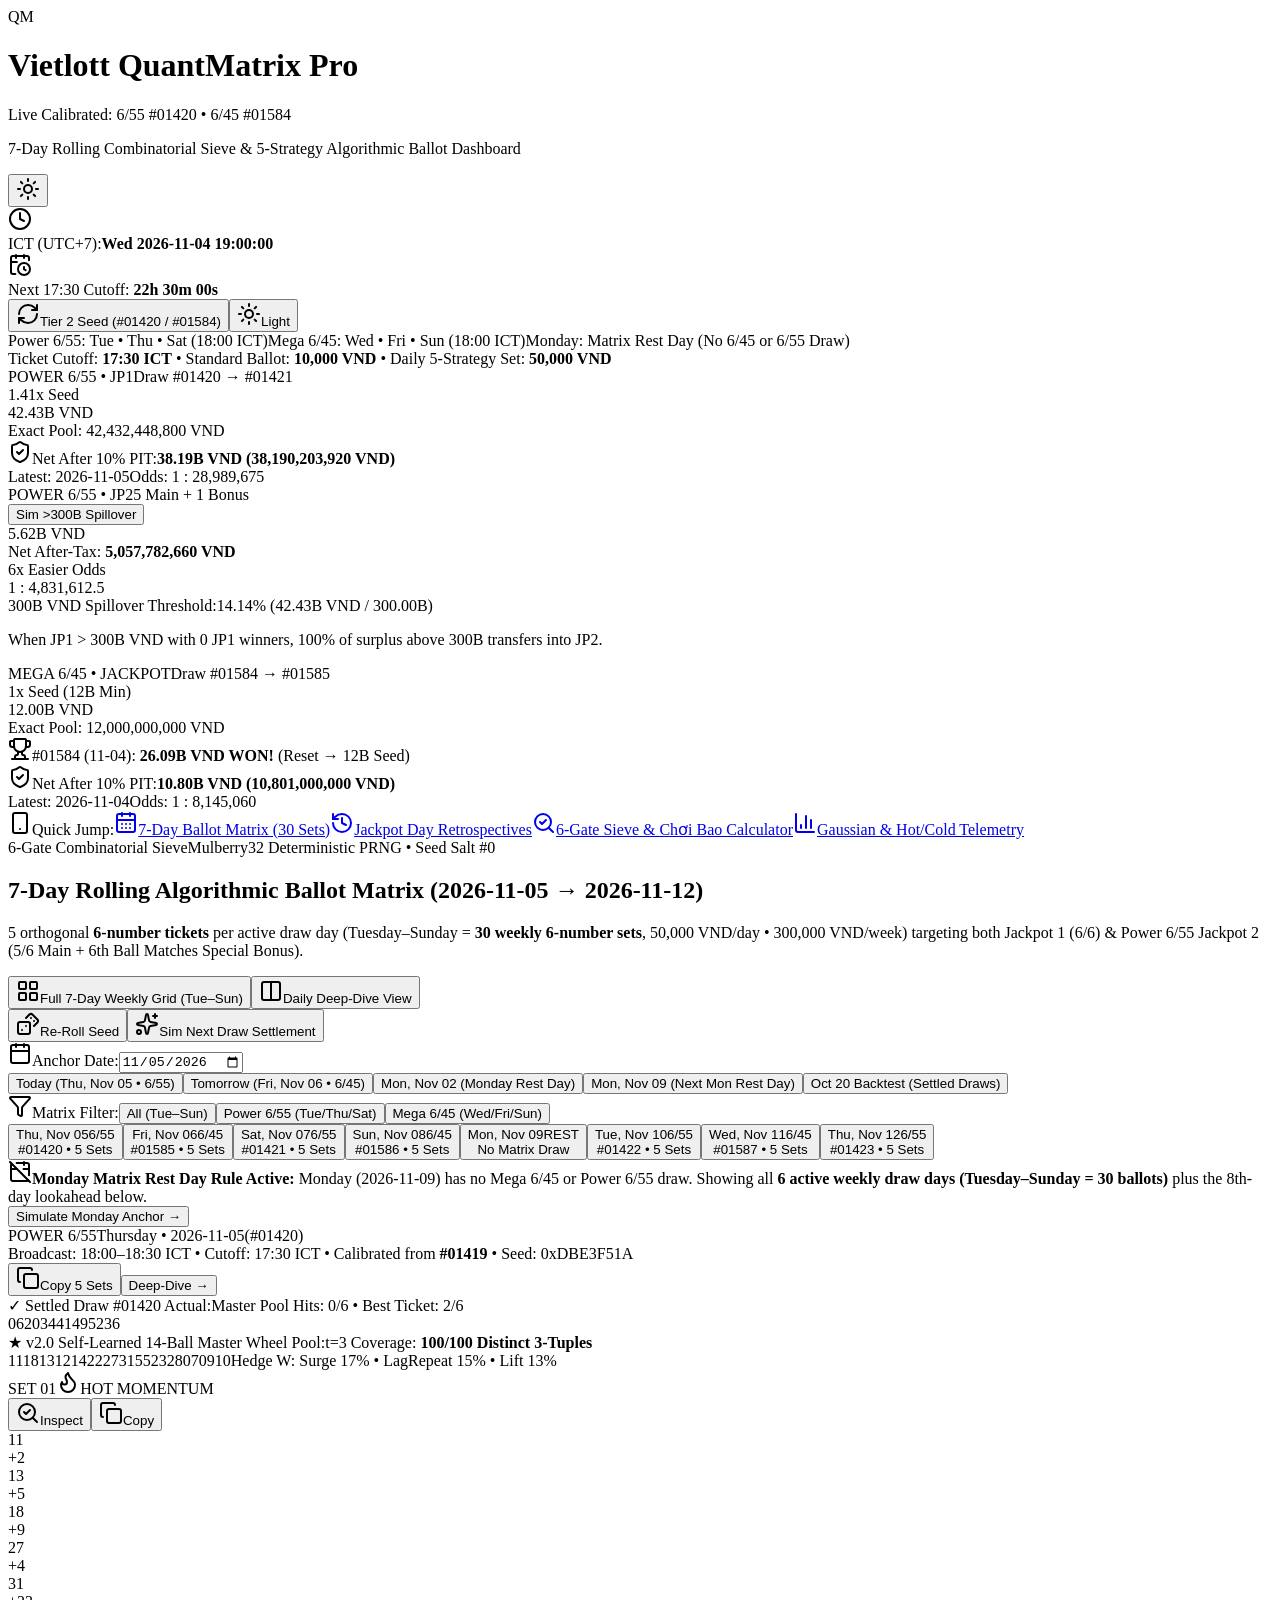
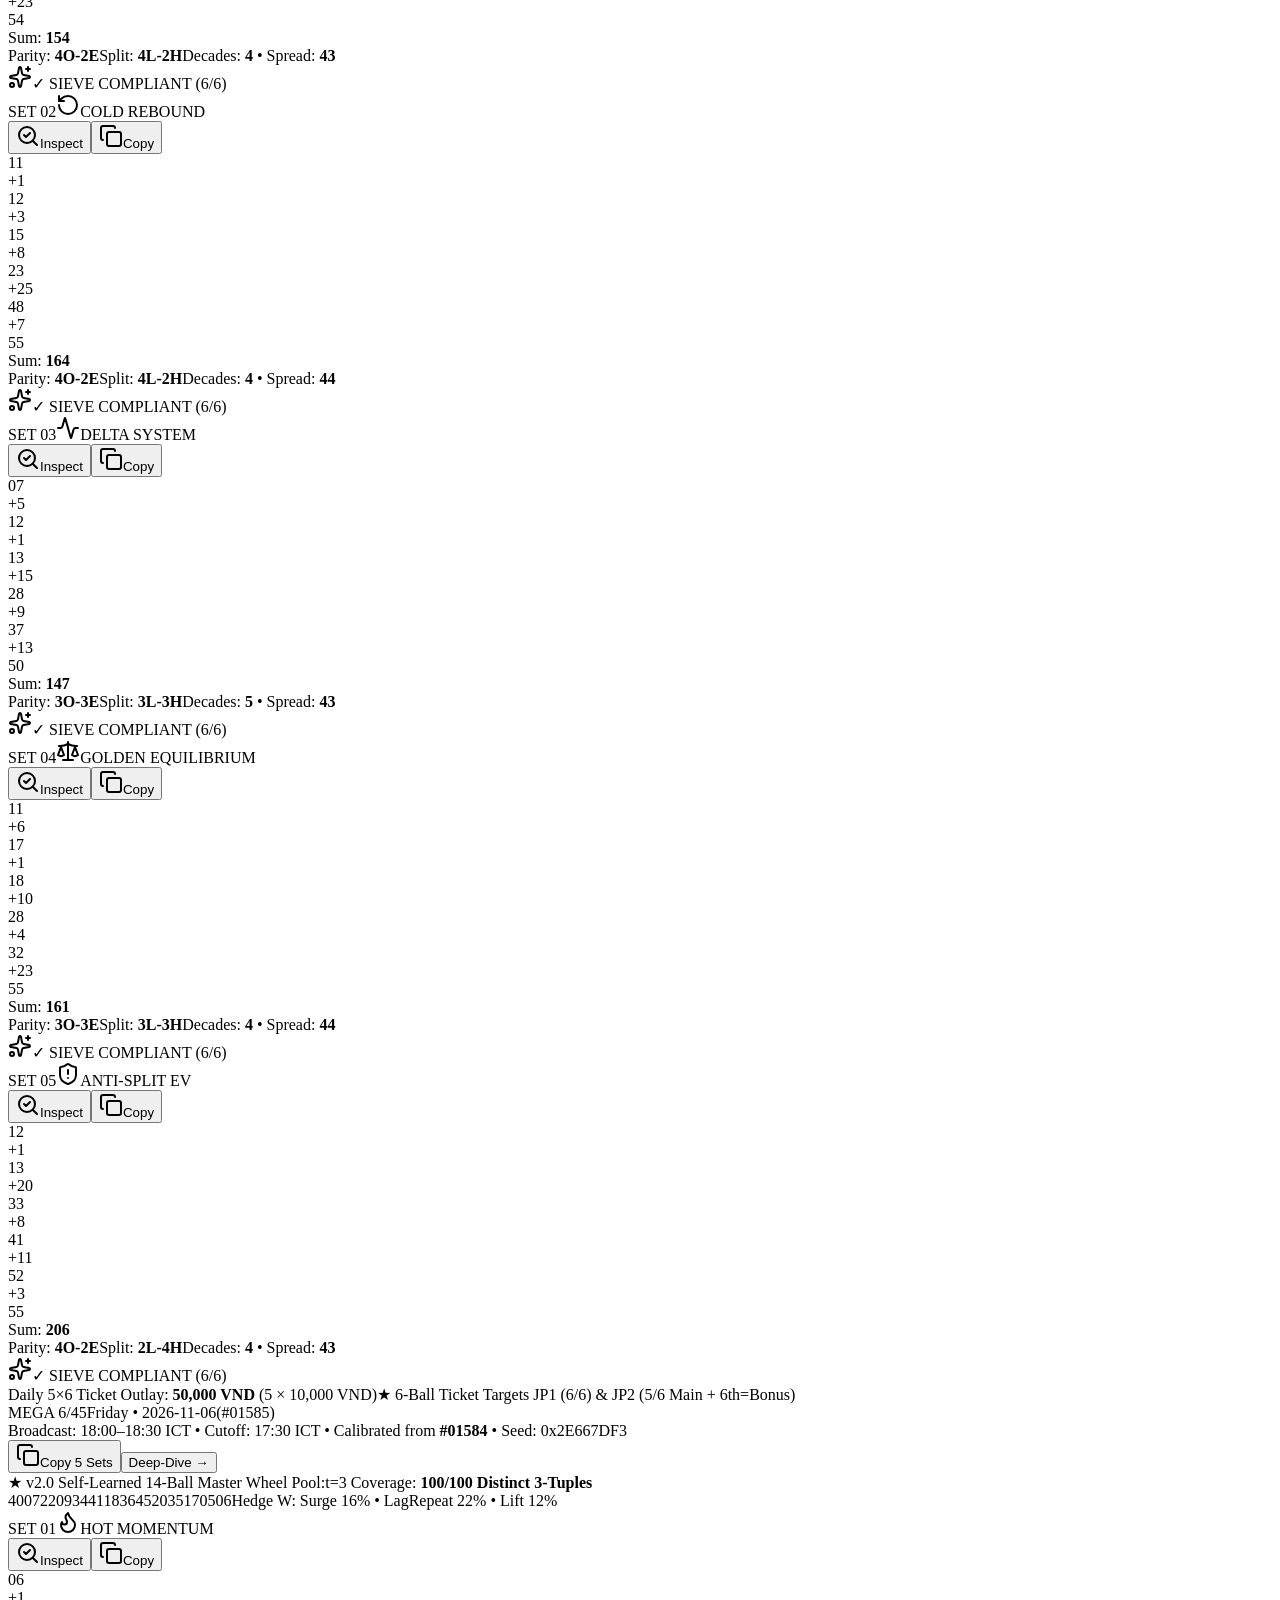
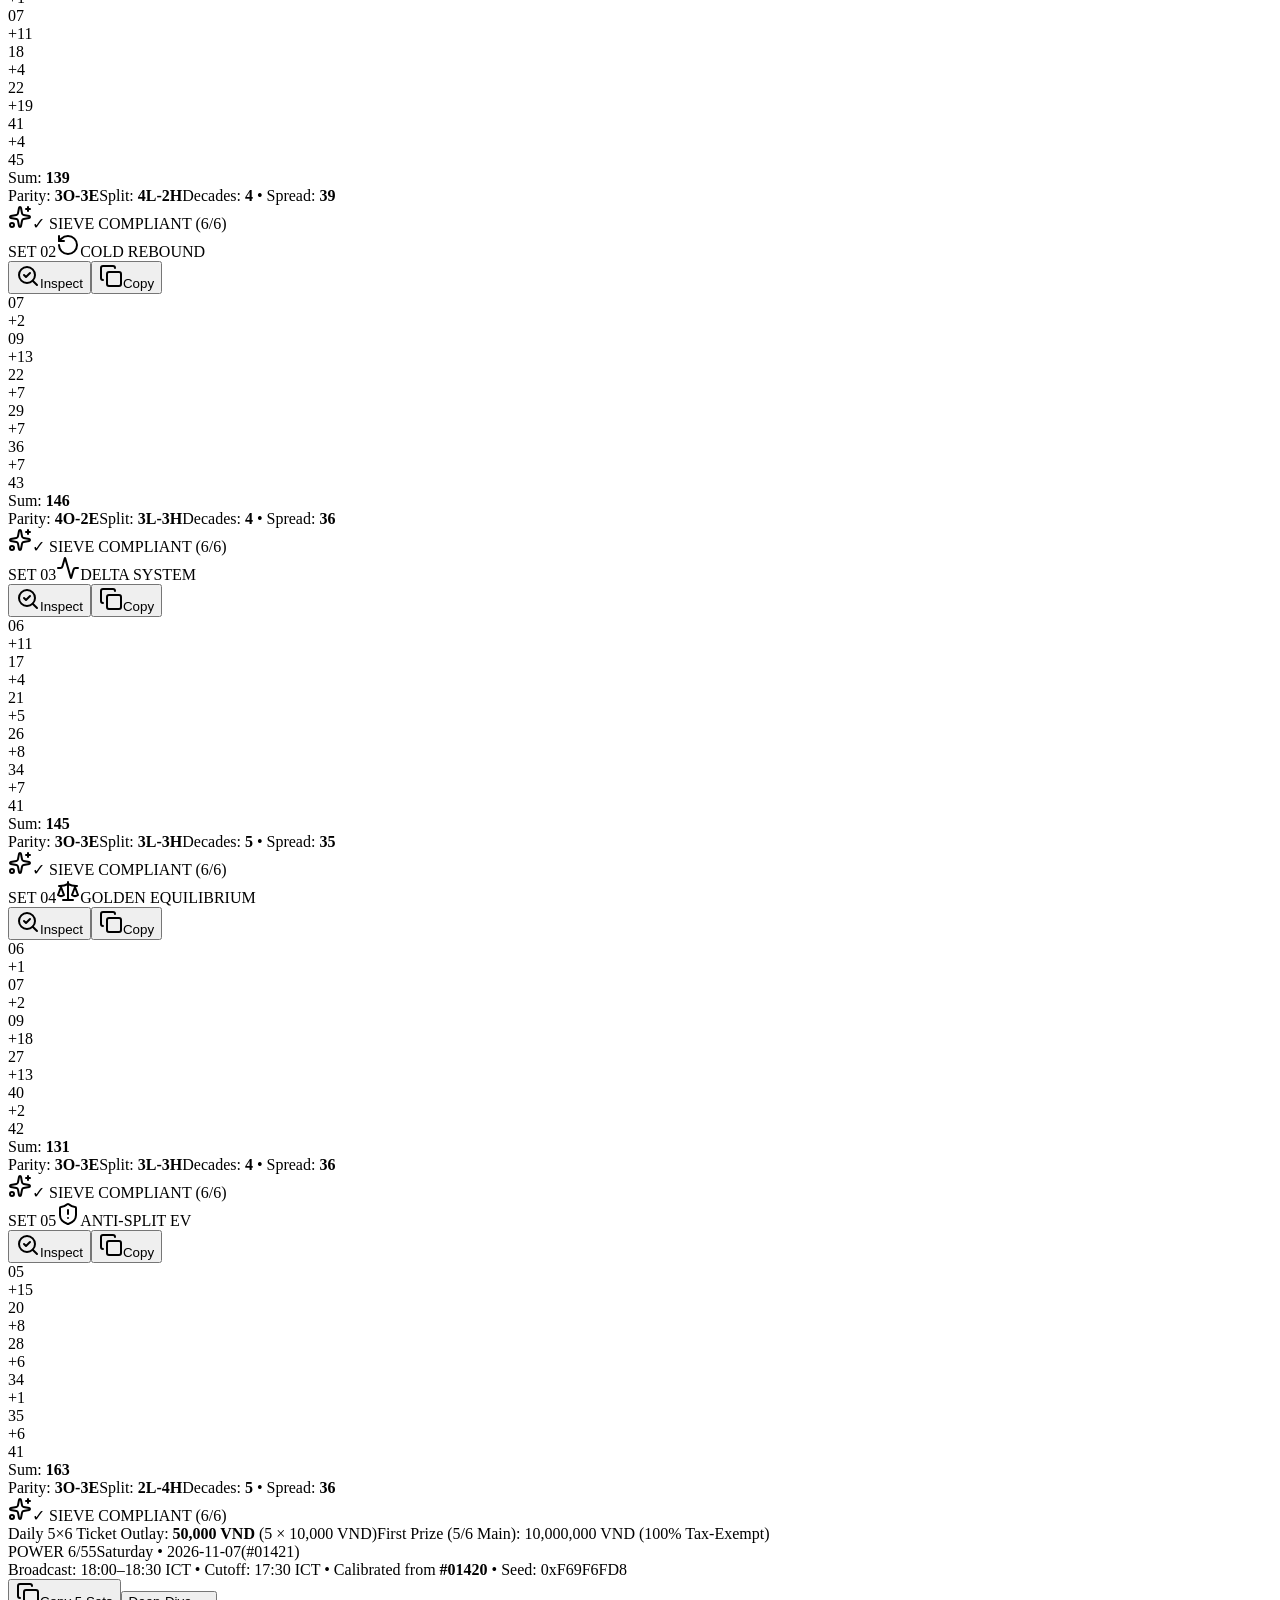
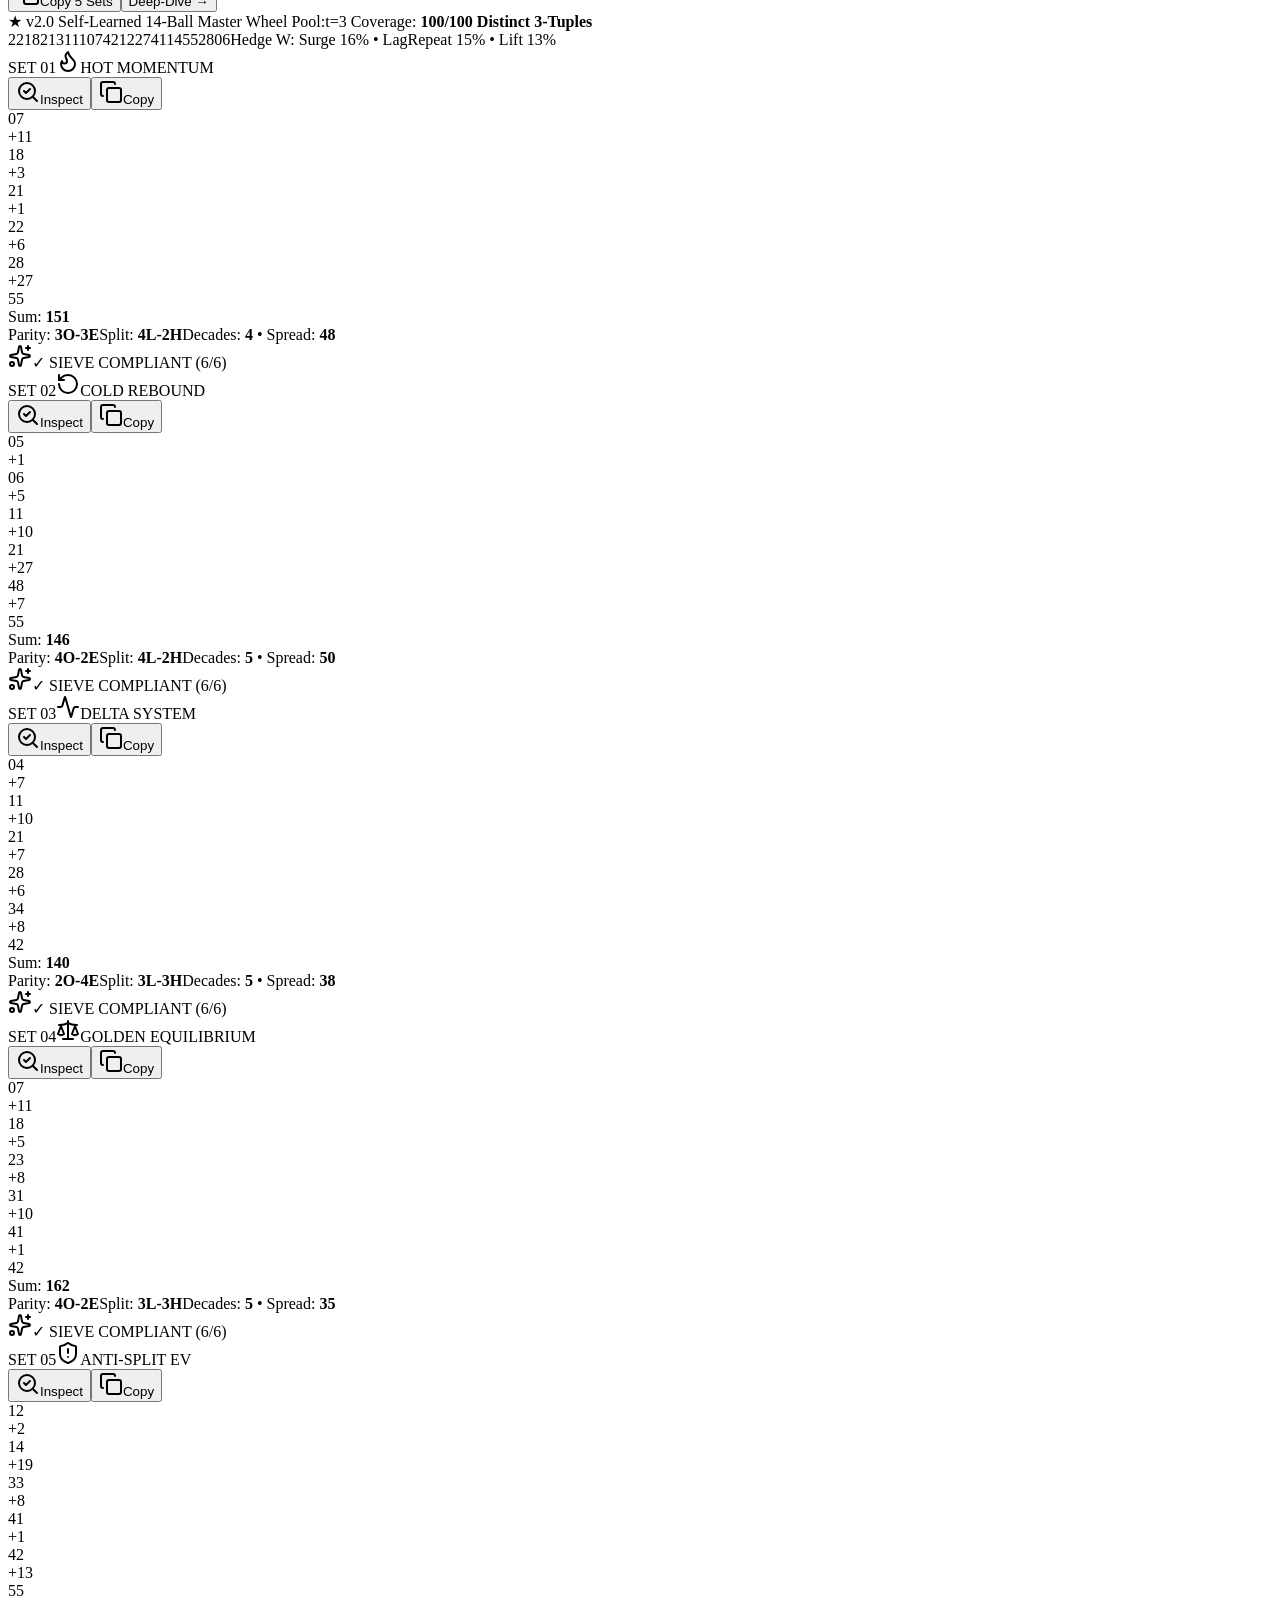
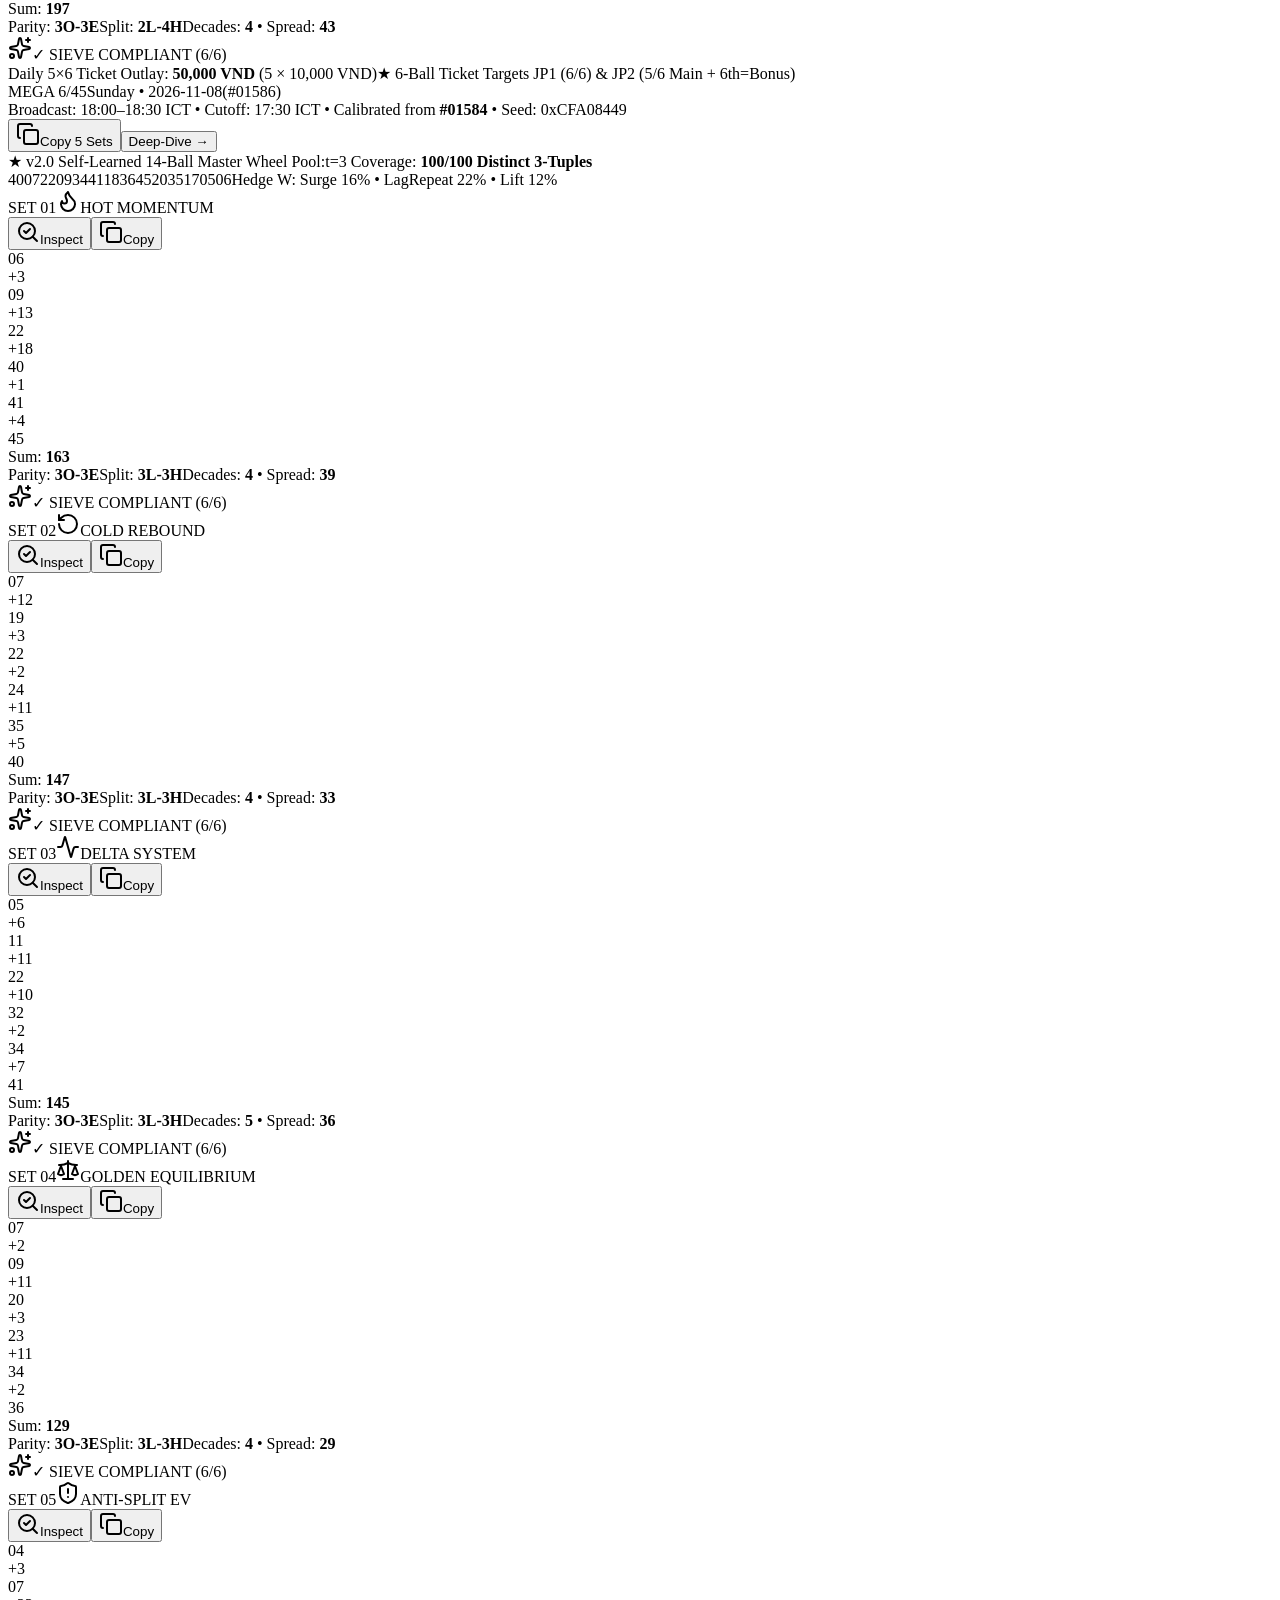
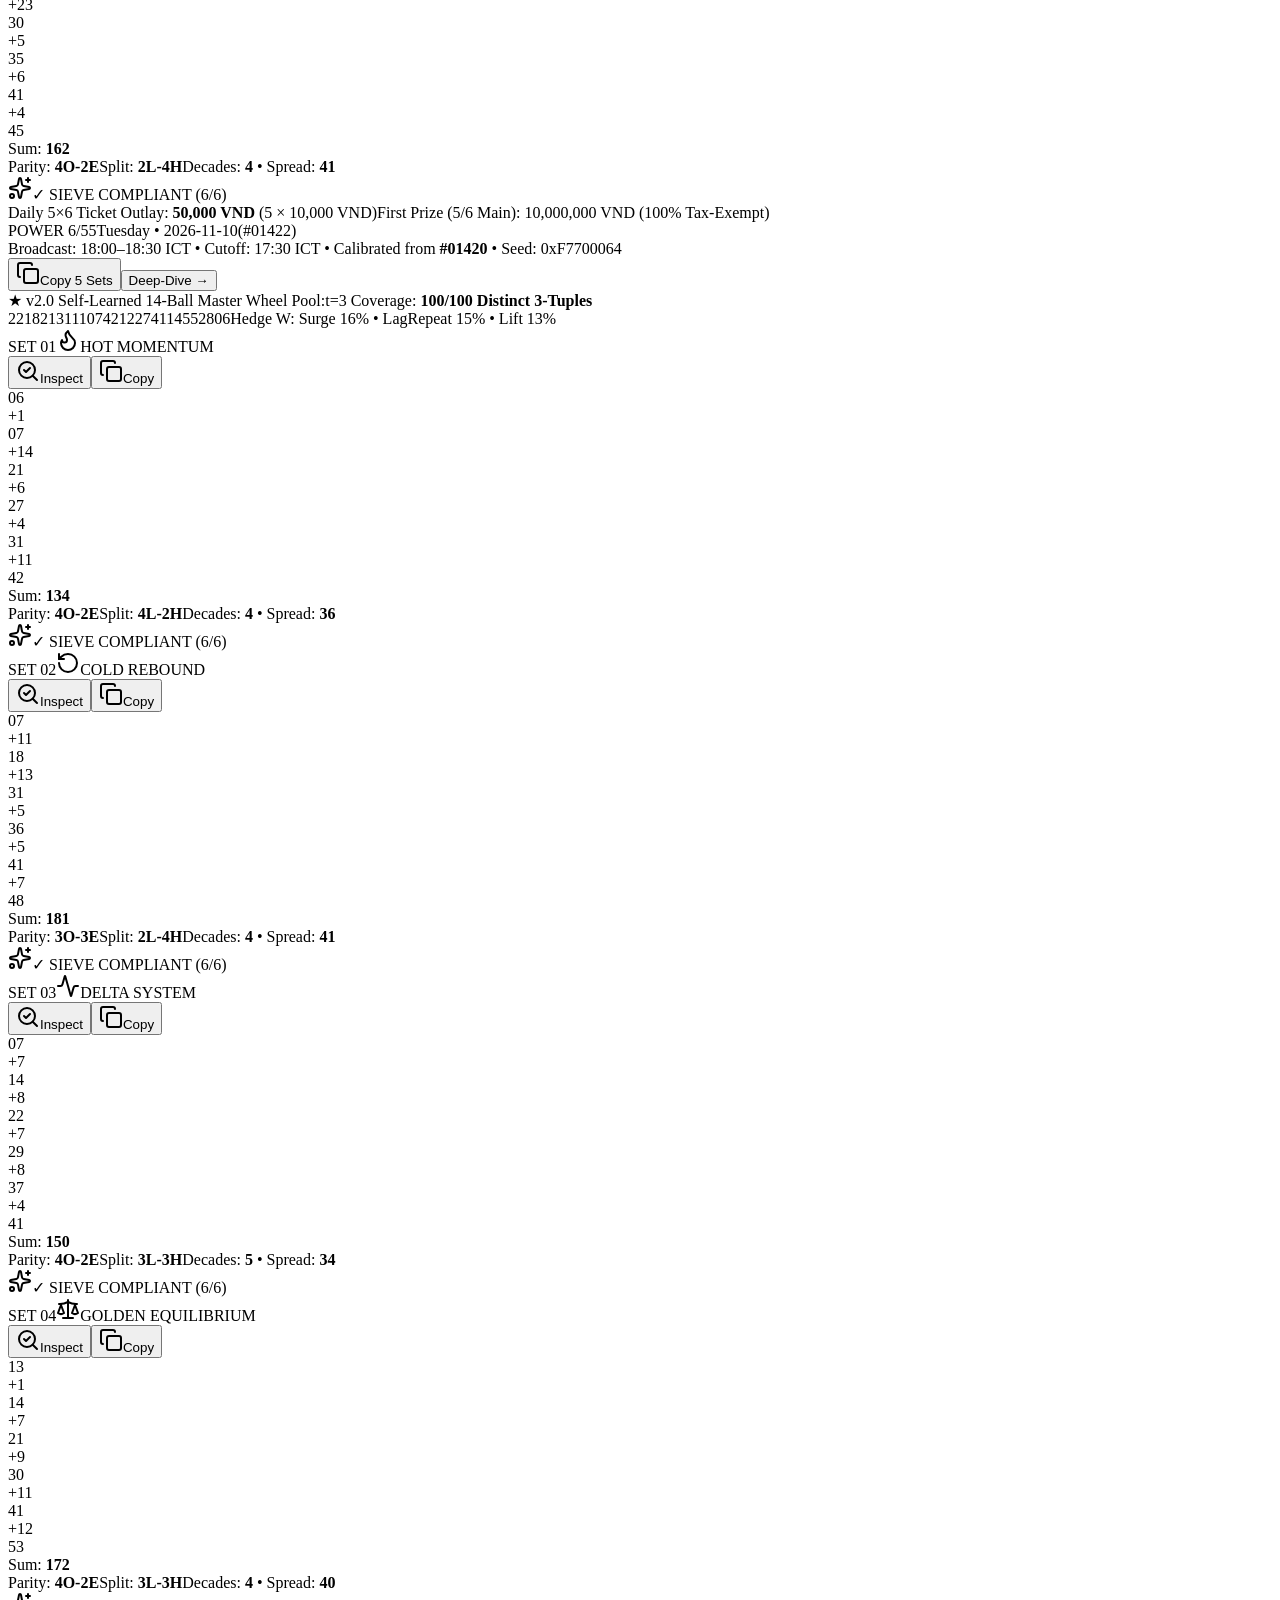
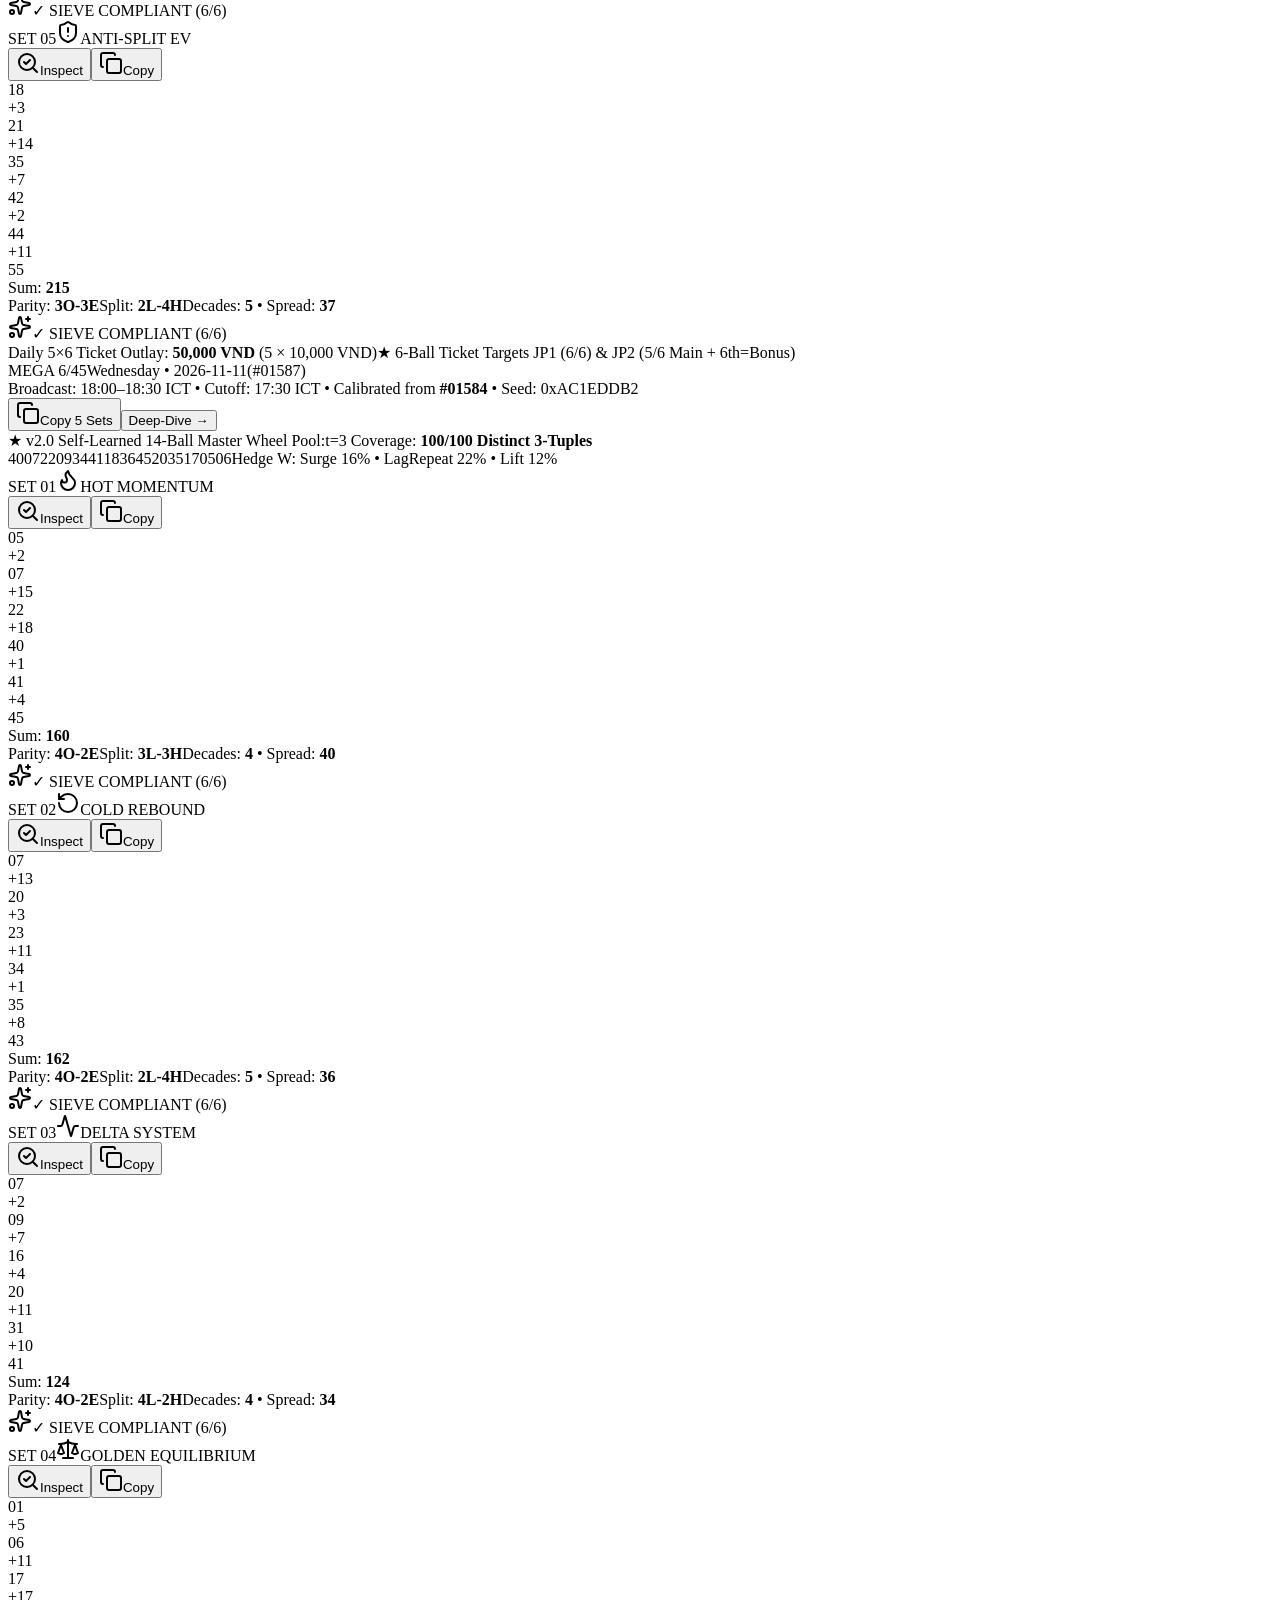
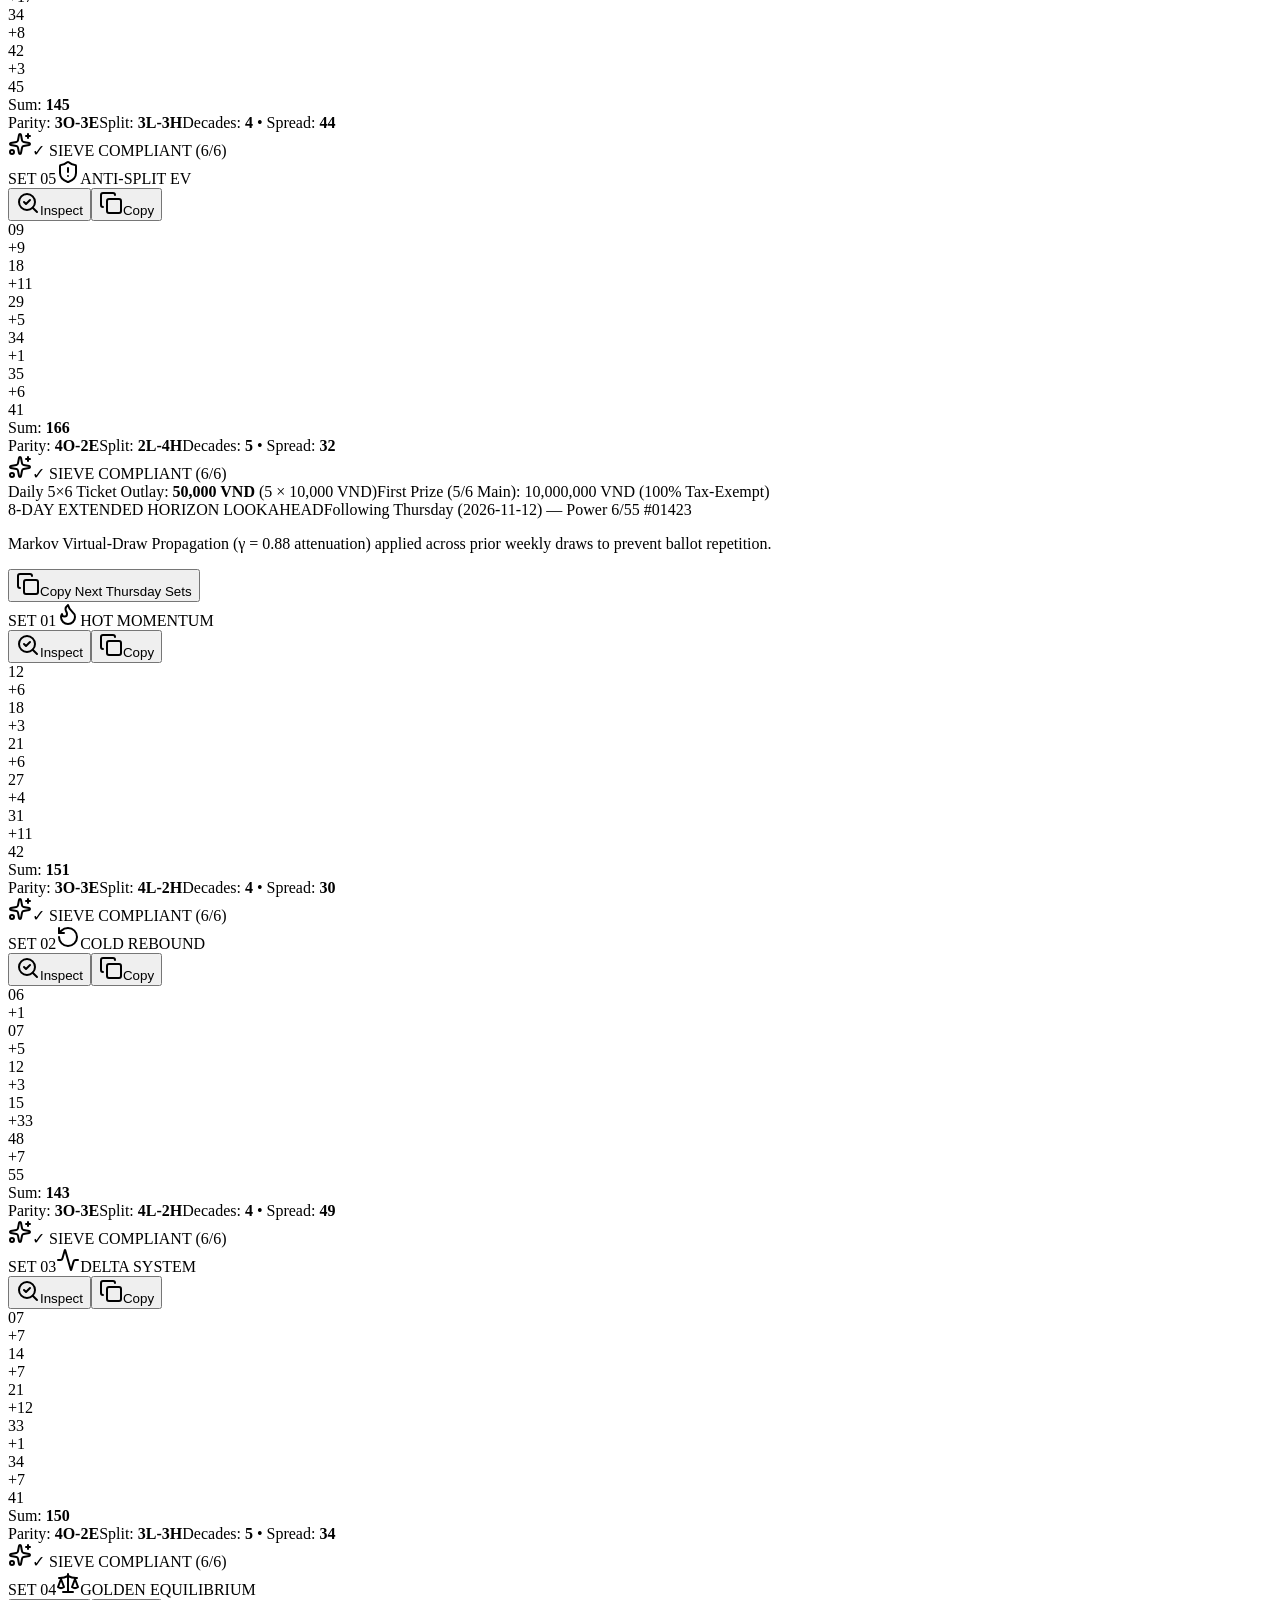
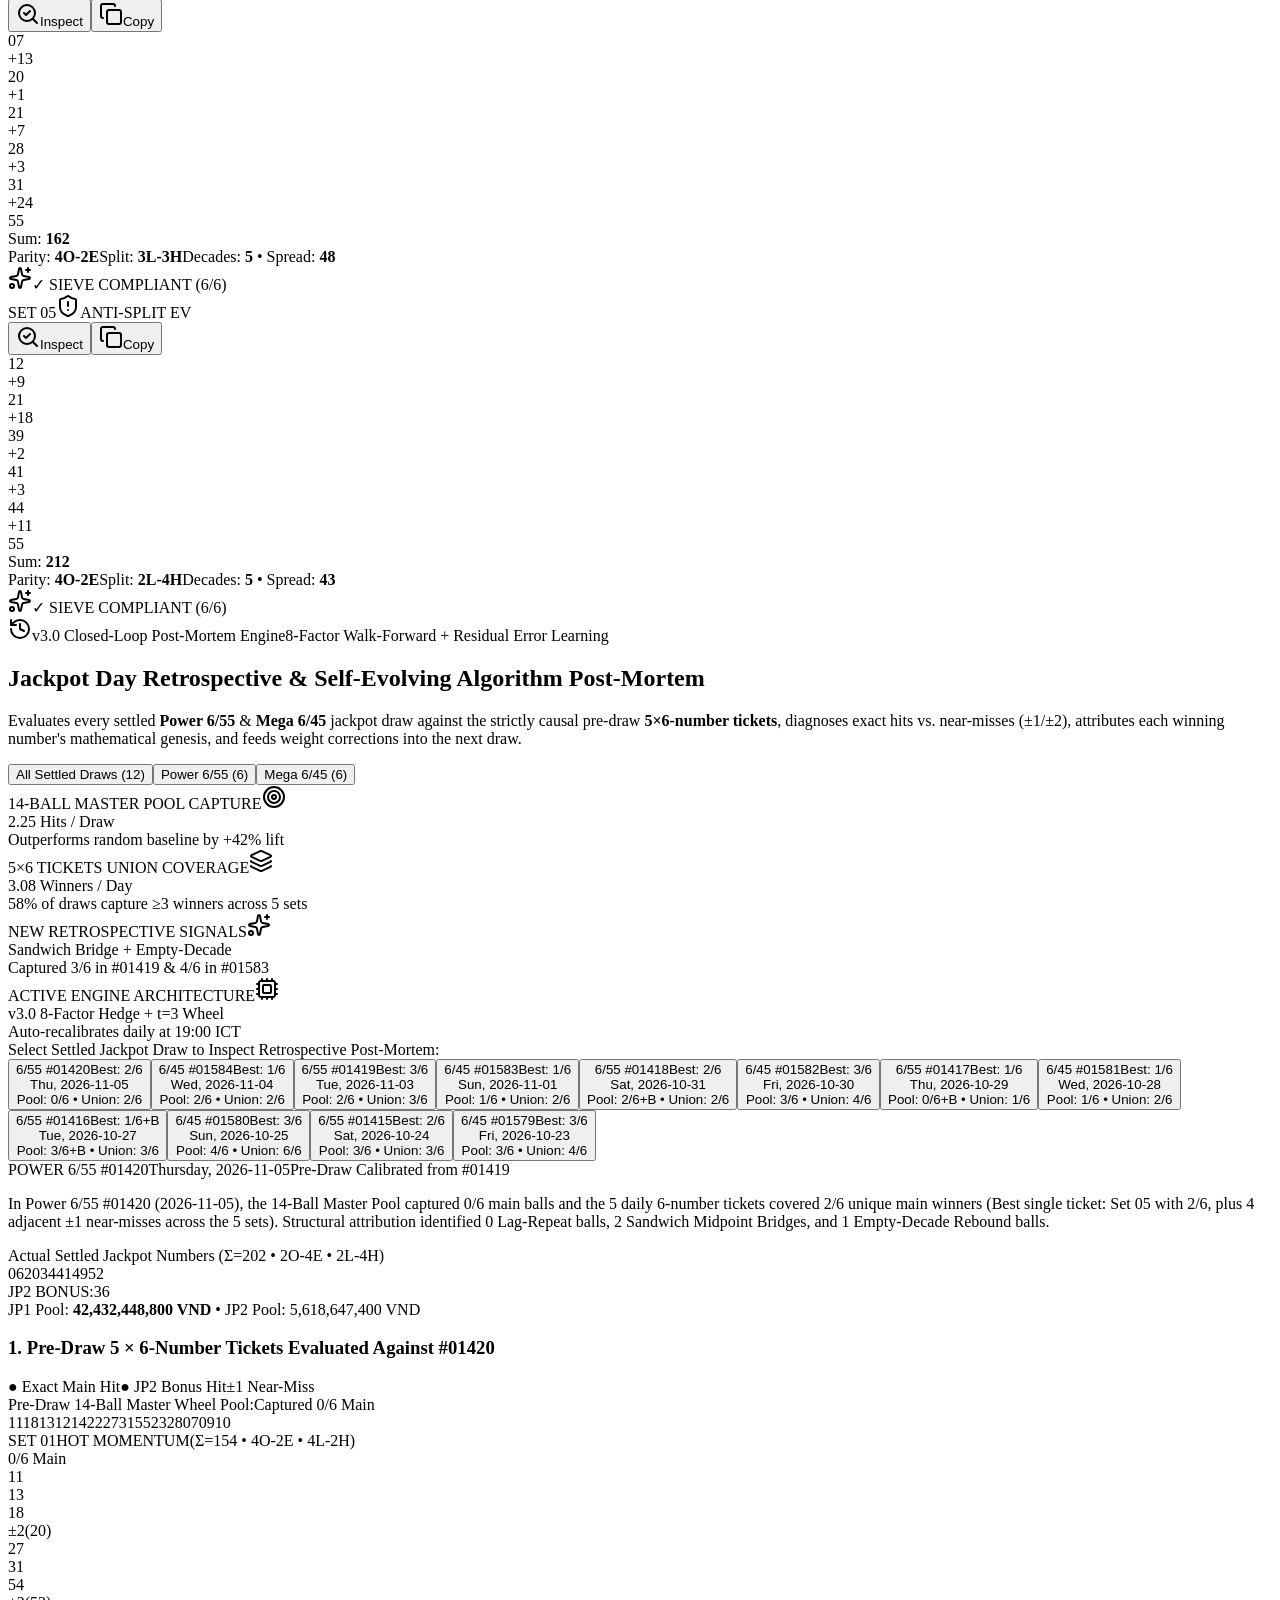
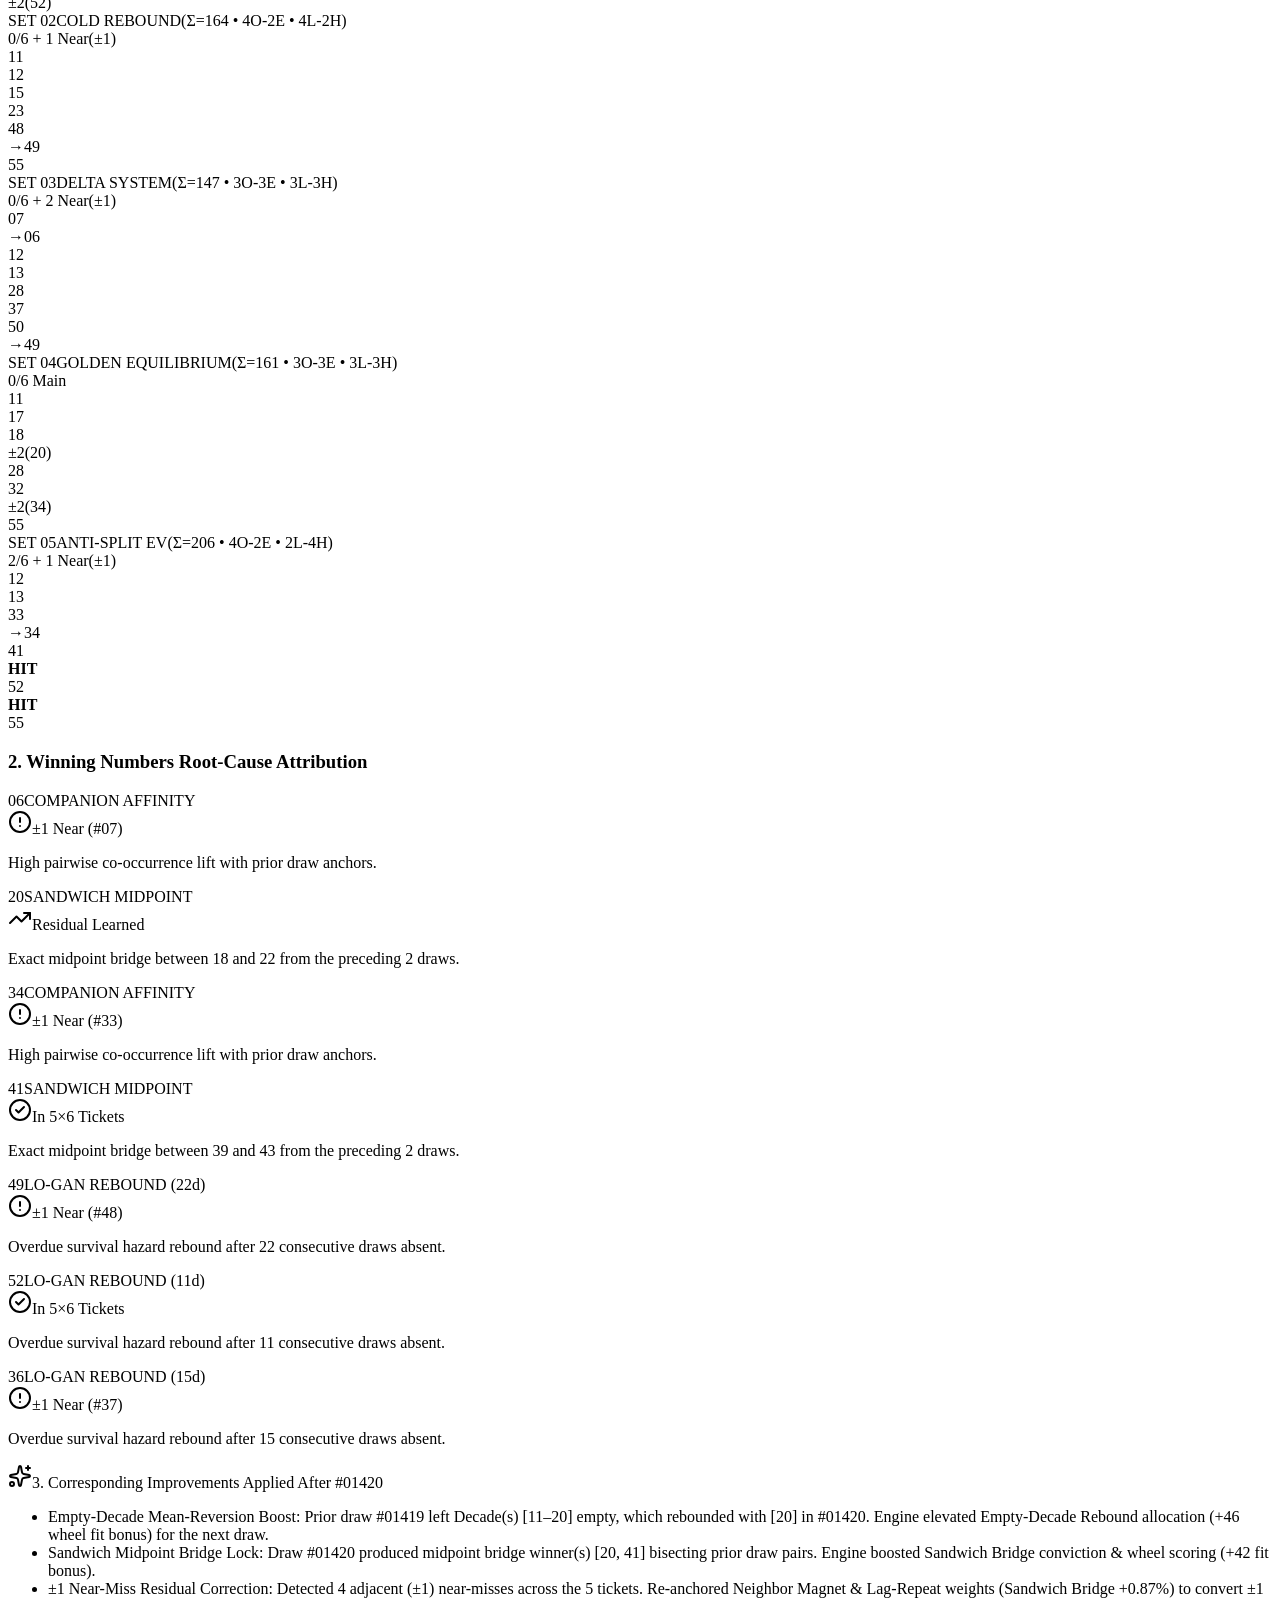
==== commit 0a6da86c: "deploy: sync Power 6/55 #01420 (2026-11-05) & Mega 6/45 #01584 (2026-11-04) + cloud auto-evolver" ====
--- a/index.html
+++ b/index.html
@@ -1 +1 @@
-<!DOCTYPE html><html lang="en" class="T19VSG_variable _8Li5zG_variable dark h-full antialiased"><head><meta charSet="utf-8"/><meta name="viewport" content="width=device-width, initial-scale=1, maximum-scale=5"/><link rel="preload" href="/vietlott-quantmatrix-pro/_next/static/media/797e433ab948586e-s.p.0r6juujl39pe6.woff2" as="font" crossorigin="" type="font/woff2"/><link rel="preload" href="/vietlott-quantmatrix-pro/_next/static/media/caa3a2e1cccd8315-s.p.0wgildi0cnwt9.woff2" as="font" crossorigin="" type="font/woff2"/><link rel="stylesheet" href="/vietlott-quantmatrix-pro/_next/static/chunks/3suxm0z-z12xn.css" data-precedence="next"/><link rel="preload" as="script" fetchPriority="low" href="/vietlott-quantmatrix-pro/_next/static/chunks/3333gs1h_w689.js"/><script src="/vietlott-quantmatrix-pro/_next/static/chunks/06_pcxqqoy72x.js" async=""></script><script src="/vietlott-quantmatrix-pro/_next/static/chunks/2khxl0v1q4i6n.js" async=""></script><script src="/vietlott-quantmatrix-pro/_next/static/chunks/turbopack-3ed3cr25uskzq.js" async=""></script><script src="/vietlott-quantmatrix-pro/_next/static/chunks/0umf92h1sb77c.js" async=""></script><script src="/vietlott-quantmatrix-pro/_next/static/chunks/0mx6scgqxb12q.js" async=""></script><title>Vietlott QuantMatrix Pro — 7-Day Rolling Combinatorial &amp; Algorithmic Ballot Dashboard</title><meta name="description" content="Quantitative Combinatorial Sieve, 5-Strategy Rolling Ballot Forecast, System Play (Chơi Bao) Calculator, and Empirical Telemetry Dashboard for Vietlott Power 6/55 (Tue/Thu/Sat) and Mega 6/45 (Wed/Fri/Sun)."/><link rel="icon" href="/vietlott-quantmatrix-pro/favicon.ico?favicon.117ezoe8m31dk.ico" sizes="48x48" type="image/x-icon"/><meta name="next-size-adjust" content=""/><script src="/vietlott-quantmatrix-pro/_next/static/chunks/0cz1d0mv5g_q7.js" noModule=""></script></head><body class="min-h-full flex flex-col bg-slate-50 dark:bg-slate-950 text-slate-900 dark:text-slate-100 transition-colors duration-200"><div hidden=""><!--$--><!--/$--></div><div class="min-h-screen flex flex-col bg-slate-50 dark:bg-slate-950 text-slate-900 dark:text-slate-100"><header class="w-full border-b border-slate-200 dark:border-slate-800 bg-white/95 dark:bg-slate-950/95 backdrop-blur-md sticky top-0 z-30"><div class="max-w-7xl mx-auto px-3 sm:px-6 py-3 flex flex-col lg:flex-row lg:items-center lg:justify-between gap-3"><div class="flex items-start sm:items-center justify-between gap-3"><div class="flex items-center gap-3"><div class="w-10 h-10 rounded-xl bg-gradient-to-br from-red-600 via-amber-500 to-indigo-600 flex items-center justify-center text-white font-mono font-black text-lg shadow-md shrink-0">QM</div><div><div class="flex items-center gap-2 flex-wrap"><h1 class="text-base sm:text-xl font-extrabold tracking-tight text-slate-900 dark:text-white">Vietlott QuantMatrix Pro</h1><span class="px-2 py-0.5 text-[10px] font-mono font-bold uppercase tracking-wider rounded-full bg-indigo-500/15 text-indigo-600 dark:text-indigo-400 border border-indigo-500/30">Live Calibrated: 6/55 #<!-- -->01417<!-- --> • 6/45 #<!-- -->01582</span></div><p class="text-xs text-slate-500 dark:text-slate-400">7-Day Rolling Combinatorial Sieve &amp; 5-Strategy Algorithmic Ballot Dashboard</p></div></div><button type="button" data-testid="theme-toggle-mobile" aria-label="Toggle color theme" class="lg:hidden p-2 rounded-xl border border-slate-200 dark:border-slate-800 bg-slate-100 dark:bg-slate-900 text-slate-700 dark:text-slate-200 hover:bg-slate-200 dark:hover:bg-slate-800 transition-colors cursor-pointer"><svg xmlns="http://www.w3.org/2000/svg" width="24" height="24" viewBox="0 0 24 24" fill="none" stroke="currentColor" stroke-width="2" stroke-linecap="round" stroke-linejoin="round" class="lucide lucide-sun w-4 h-4 text-amber-400" aria-hidden="true"><circle cx="12" cy="12" r="4"></circle><path d="M12 2v2"></path><path d="M12 20v2"></path><path d="m4.93 4.93 1.41 1.41"></path><path d="m17.66 17.66 1.41 1.41"></path><path d="M2 12h2"></path><path d="M20 12h2"></path><path d="m6.34 17.66-1.41 1.41"></path><path d="m19.07 4.93-1.41 1.41"></path></svg></button></div><div class="flex items-center flex-wrap gap-2 sm:gap-3"><div data-testid="ict-live-clock" class="flex items-center gap-2 px-3 py-1.5 rounded-xl bg-slate-100 dark:bg-slate-900 border border-slate-200 dark:border-slate-800 text-xs font-mono"><svg xmlns="http://www.w3.org/2000/svg" width="24" height="24" viewBox="0 0 24 24" fill="none" stroke="currentColor" stroke-width="2" stroke-linecap="round" stroke-linejoin="round" class="lucide lucide-clock w-3.5 h-3.5 text-emerald-500 shrink-0 animate-pulse" aria-hidden="true"><circle cx="12" cy="12" r="10"></circle><path d="M12 6v6l4 2"></path></svg><div class="flex items-center gap-1.5"><span class="text-slate-500 dark:text-slate-400">ICT (UTC+7):</span><strong class="text-slate-900 dark:text-white">Fri<!-- --> <!-- -->2026-10-30<!-- --> <!-- -->19:45:00</strong></div></div><div data-testid="draw-cutoff-countdown" class="flex items-center gap-2 px-3 py-1.5 rounded-xl bg-amber-500/10 border border-amber-500/30 text-xs font-mono"><svg xmlns="http://www.w3.org/2000/svg" width="24" height="24" viewBox="0 0 24 24" fill="none" stroke="currentColor" stroke-width="2" stroke-linecap="round" stroke-linejoin="round" class="lucide lucide-calendar-clock w-3.5 h-3.5 text-amber-600 dark:text-amber-400 shrink-0" aria-hidden="true"><path d="M16 14v2.2l1.6 1"></path><path d="M16 2v3"></path><path d="M21 7.338V5a2 2 0 00-2-2H5a2 2 0 00-2 2v14a2 2 0 002 2h2.338"></path><path d="M3 9h5.859"></path><path d="M8 2v3"></path><circle cx="16" cy="16" r="6"></circle></svg><div><span class="text-amber-700 dark:text-amber-300">Next 17:30 Cutoff: <strong>21h 45m 00s</strong></span></div></div><button type="button" title="Click to sync Tier 1 GitHub NDJSON dataset &amp; live Jackpot pools with Tier 2 Empirical Seed fallback" class="inline-flex items-center gap-1.5 px-3 py-1.5 rounded-xl border border-slate-200 dark:border-slate-800 bg-slate-50 dark:bg-slate-900 hover:bg-slate-100 dark:hover:bg-slate-800 text-xs font-medium text-slate-700 dark:text-slate-300 transition-colors cursor-pointer"><svg xmlns="http://www.w3.org/2000/svg" width="24" height="24" viewBox="0 0 24 24" fill="none" stroke="currentColor" stroke-width="2" stroke-linecap="round" stroke-linejoin="round" class="lucide lucide-refresh-cw w-3.5 h-3.5 text-indigo-500" aria-hidden="true"><path d="M3 12a9 9 0 0 1 9-9 9.75 9.75 0 0 1 6.74 2.74L21 8"></path><path d="M21 3v5h-5"></path><path d="M21 12a9 9 0 0 1-9 9 9.75 9.75 0 0 1-6.74-2.74L3 16"></path><path d="M8 16H3v5"></path></svg><span class="font-mono text-[11px]">Tier 2 Seed (#01417 / #01582)</span></button><button type="button" data-testid="theme-toggle" aria-label="Toggle Dark or Light Mode" class="hidden lg:inline-flex items-center gap-1.5 px-3 py-1.5 rounded-xl border border-slate-200 dark:border-slate-800 bg-slate-100 dark:bg-slate-900 text-slate-700 dark:text-slate-200 hover:bg-slate-200 dark:hover:bg-slate-800 text-xs font-medium transition-colors cursor-pointer"><svg xmlns="http://www.w3.org/2000/svg" width="24" height="24" viewBox="0 0 24 24" fill="none" stroke="currentColor" stroke-width="2" stroke-linecap="round" stroke-linejoin="round" class="lucide lucide-sun w-3.5 h-3.5 text-amber-400" aria-hidden="true"><circle cx="12" cy="12" r="4"></circle><path d="M12 2v2"></path><path d="M12 20v2"></path><path d="m4.93 4.93 1.41 1.41"></path><path d="m17.66 17.66 1.41 1.41"></path><path d="M2 12h2"></path><path d="M20 12h2"></path><path d="m6.34 17.66-1.41 1.41"></path><path d="m19.07 4.93-1.41 1.41"></path></svg><span>Light</span></button></div></div><div class="bg-slate-50/90 dark:bg-slate-900/70 border-t border-slate-200/70 dark:border-slate-800/80"><div class="max-w-7xl mx-auto px-3 sm:px-6 py-1.5 flex items-center justify-between flex-wrap gap-2 text-[11px]"><div class="flex items-center flex-wrap gap-2 sm:gap-4"><span class="inline-flex items-center gap-1.5 font-semibold text-red-600 dark:text-red-400"><span class="w-2 h-2 rounded-full bg-red-500"></span>Power 6/55: Tue • Thu • Sat (18:00 ICT)</span><span class="inline-flex items-center gap-1.5 font-semibold text-blue-600 dark:text-blue-400"><span class="w-2 h-2 rounded-full bg-blue-500"></span>Mega 6/45: Wed • Fri • Sun (18:00 ICT)</span><span class="inline-flex items-center gap-1.5 font-medium text-slate-500 dark:text-slate-400"><span class="w-2 h-2 rounded-full bg-slate-400"></span>Monday: Matrix Rest Day (No 6/45 or 6/55 Draw)</span></div><div class="text-slate-500 dark:text-slate-400 font-mono hidden md:block">Ticket Cutoff: <strong>17:30 ICT</strong> • Standard Ballot:<!-- --> <strong>10,000 VND</strong> • Daily 5-Strategy Set:<!-- --> <strong>50,000 VND</strong></div></div></div></header><section aria-label="Executive Jackpot &amp; Tax Telemetry" class="max-w-7xl mx-auto px-3 sm:px-6 pt-4 pb-2"><div class="grid grid-cols-1 md:grid-cols-3 gap-3 sm:gap-4"><div class="relative overflow-hidden rounded-2xl border border-red-500/30 bg-gradient-to-br from-white via-red-50/30 to-orange-50/20 dark:from-slate-900 dark:via-slate-900 dark:to-red-950/30 p-4 shadow-sm"><div class="flex items-center justify-between gap-2 mb-2"><div class="flex items-center gap-2"><span class="px-2.5 py-0.5 text-xs font-mono font-bold rounded-full bg-red-600 text-white">POWER 6/55 • JP1</span><span class="text-xs font-mono text-slate-500 dark:text-slate-400">Draw #<!-- -->01417<!-- --> → #<!-- -->01418</span></div><span class="px-2 py-0.5 text-[11px] font-mono font-bold rounded bg-emerald-500/15 text-emerald-600 dark:text-emerald-400 border border-emerald-500/30">1.13x Seed</span></div><div class="my-1"><div class="text-2xl sm:text-3xl font-black font-mono tracking-tight text-red-600 dark:text-red-400">33.94B VND</div><div class="text-xs font-mono text-slate-500 dark:text-slate-400">Exact Pool: <!-- -->33,944,640,150 VND</div></div><div class="mt-2 px-2.5 py-1 rounded-lg bg-amber-500/10 border border-amber-500/30 text-[11px] font-mono text-amber-700 dark:text-amber-300 flex items-center gap-1.5"><svg xmlns="http://www.w3.org/2000/svg" width="24" height="24" viewBox="0 0 24 24" fill="none" stroke="currentColor" stroke-width="2" stroke-linecap="round" stroke-linejoin="round" class="lucide lucide-trophy w-3.5 h-3.5 text-amber-500 shrink-0" aria-hidden="true"><path d="M10 14.66V17a1 1 0 0 1-1 1 2 2 0 0 0-2 2v2"></path><path d="M14 14.66V17a1 1 0 0 0 1 1 2 2 0 0 1 2 2v2"></path><path d="M17.916 10H19.5A2.5 2.5 0 0 0 22 7.5V5a1 1 0 0 0-1-1h-3"></path><path d="M4 22h16"></path><path d="M6 9a6 6 0 0 0 12 0V3a1 1 0 0 0-1-1H7a1 1 0 0 0-1 1z"></path><path d="M6.084 10H4.5A2.5 2.5 0 0 1 2 7.5V5a1 1 0 0 1 1-1h3"></path></svg><span>#<!-- -->01415<!-- --> (<!-- -->10-24<!-- -->):<!-- --> <strong>199.98B VND<!-- --> WON!</strong> <!-- -->(Reset → 30B Seed)</span></div><div class="mt-2.5 pt-2 border-t border-slate-200/80 dark:border-slate-800 flex items-center justify-between text-xs"><span class="text-slate-600 dark:text-slate-400 flex items-center gap-1"><svg xmlns="http://www.w3.org/2000/svg" width="24" height="24" viewBox="0 0 24 24" fill="none" stroke="currentColor" stroke-width="2" stroke-linecap="round" stroke-linejoin="round" class="lucide lucide-shield-check w-3.5 h-3.5 text-emerald-500" aria-hidden="true"><path d="M20 13c0 5-3.5 7.5-7.66 8.95a1 1 0 0 1-.67-.01C7.5 20.5 4 18 4 13V6a1 1 0 0 1 1-1c2 0 4.5-1.2 6.24-2.72a1.17 1.17 0 0 1 1.52 0C14.51 3.81 17 5 19 5a1 1 0 0 1 1 1z"></path><path d="m9 12 2 2 4-4"></path></svg>Net After 10% PIT:</span><strong class="font-mono text-emerald-700 dark:text-emerald-400">30.55B VND<!-- --> (<!-- -->30,551,176,135 VND<!-- -->)</strong></div><div class="mt-2 flex items-center justify-between text-[11px] text-slate-500 dark:text-slate-400 font-mono"><span>Latest: <!-- -->2026-10-29</span><span>Odds: 1 : 28,989,675</span></div></div><div class="relative overflow-hidden rounded-2xl border border-amber-500/30 bg-gradient-to-br from-white via-amber-50/30 to-yellow-50/20 dark:from-slate-900 dark:via-slate-900 dark:to-amber-950/25 p-4 shadow-sm"><div class="flex items-center justify-between gap-2 mb-2"><div class="flex items-center gap-2"><span class="px-2.5 py-0.5 text-xs font-mono font-bold rounded-full bg-amber-500 text-slate-950">POWER 6/55 • JP2</span><span class="text-[11px] font-mono font-semibold text-amber-700 dark:text-amber-300">5 Main + 1 Bonus</span></div><button type="button" class="px-2 py-0.5 text-[10px] font-mono font-semibold rounded border border-amber-500/40 bg-amber-500/10 text-amber-700 dark:text-amber-300 hover:bg-amber-500/20 transition-colors cursor-pointer">Sim &gt;300B Spillover</button></div><div class="my-1 flex items-baseline justify-between gap-2"><div><div class="text-2xl sm:text-3xl font-black font-mono tracking-tight text-amber-600 dark:text-amber-400">4.68B VND</div><div class="text-xs font-mono text-slate-500 dark:text-slate-400">Net After-Tax: <strong>4,209,001,795 VND</strong></div></div><div class="text-right"><span class="inline-block px-2 py-0.5 rounded bg-amber-500/15 text-amber-700 dark:text-amber-300 font-mono text-[11px] font-bold">6x Easier Odds</span><div class="text-[10px] font-mono text-slate-500 dark:text-slate-400 mt-0.5">1 : 4,831,612.5</div></div></div><div class="mt-2.5 pt-2 border-t border-slate-200/80 dark:border-slate-800"><div class="flex items-center justify-between text-[11px] font-mono mb-1"><span class="text-slate-600 dark:text-slate-300 font-semibold">300B VND Spillover Threshold:</span><span class="text-amber-600 dark:text-amber-400 font-bold">11.31<!-- -->% (<!-- -->33.94B VND<!-- --> / 300.00B)</span></div><div class="w-full h-2 rounded-full bg-slate-200 dark:bg-slate-800 overflow-hidden"><div class="h-full rounded-full transition-all duration-300 bg-gradient-to-r from-amber-500 to-red-500" style="width:11.31%"></div></div><p class="text-[10px] text-slate-500 dark:text-slate-400 mt-1">When JP1 &gt; 300B VND with 0 JP1 winners, 100% of surplus above 300B transfers into JP2.</p></div></div><div class="relative overflow-hidden rounded-2xl border border-blue-500/30 bg-gradient-to-br from-white via-blue-50/30 to-indigo-50/20 dark:from-slate-900 dark:via-slate-900 dark:to-blue-950/30 p-4 shadow-sm"><div class="flex items-center justify-between gap-2 mb-2"><div class="flex items-center gap-2"><span class="px-2.5 py-0.5 text-xs font-mono font-bold rounded-full bg-blue-600 text-white">MEGA 6/45 • JACKPOT</span><span class="text-xs font-mono text-slate-500 dark:text-slate-400">Draw #<!-- -->01582<!-- --> → #<!-- -->01583</span></div><span class="px-2 py-0.5 text-[11px] font-mono font-bold rounded bg-blue-500/15 text-blue-600 dark:text-blue-400 border border-blue-500/30">1.74<!-- -->x Seed (12B Min)</span></div><div class="my-1"><div class="text-2xl sm:text-3xl font-black font-mono tracking-tight text-blue-600 dark:text-blue-400">20.85B VND</div><div class="text-xs font-mono text-slate-500 dark:text-slate-400">Exact Pool: <!-- -->20,852,928,000 VND</div></div><div class="mt-2 px-2.5 py-1 rounded-lg bg-blue-500/10 border border-blue-500/30 text-[11px] font-mono text-blue-700 dark:text-blue-300 flex items-center gap-1.5"><svg xmlns="http://www.w3.org/2000/svg" width="24" height="24" viewBox="0 0 24 24" fill="none" stroke="currentColor" stroke-width="2" stroke-linecap="round" stroke-linejoin="round" class="lucide lucide-trophy w-3.5 h-3.5 text-amber-500 shrink-0" aria-hidden="true"><path d="M10 14.66V17a1 1 0 0 1-1 1 2 2 0 0 0-2 2v2"></path><path d="M14 14.66V17a1 1 0 0 0 1 1 2 2 0 0 1 2 2v2"></path><path d="M17.916 10H19.5A2.5 2.5 0 0 0 22 7.5V5a1 1 0 0 0-1-1h-3"></path><path d="M4 22h16"></path><path d="M6 9a6 6 0 0 0 12 0V3a1 1 0 0 0-1-1H7a1 1 0 0 0-1 1z"></path><path d="M6.084 10H4.5A2.5 2.5 0 0 1 2 7.5V5a1 1 0 0 1 1-1h3"></path></svg><span>#<!-- -->01578<!-- --> (<!-- -->10-21<!-- -->):<!-- --> <strong>31.28B VND<!-- --> WON!</strong> <!-- -->(Reset → 12B Seed)</span></div><div class="mt-2.5 pt-2 border-t border-slate-200/80 dark:border-slate-800 flex items-center justify-between text-xs"><span class="text-slate-600 dark:text-slate-400 flex items-center gap-1"><svg xmlns="http://www.w3.org/2000/svg" width="24" height="24" viewBox="0 0 24 24" fill="none" stroke="currentColor" stroke-width="2" stroke-linecap="round" stroke-linejoin="round" class="lucide lucide-shield-check w-3.5 h-3.5 text-emerald-500" aria-hidden="true"><path d="M20 13c0 5-3.5 7.5-7.66 8.95a1 1 0 0 1-.67-.01C7.5 20.5 4 18 4 13V6a1 1 0 0 1 1-1c2 0 4.5-1.2 6.24-2.72a1.17 1.17 0 0 1 1.52 0C14.51 3.81 17 5 19 5a1 1 0 0 1 1 1z"></path><path d="m9 12 2 2 4-4"></path></svg>Net After 10% PIT:</span><strong class="font-mono text-emerald-700 dark:text-emerald-400">18.77B VND<!-- --> (<!-- -->18,768,635,200 VND<!-- -->)</strong></div><div class="mt-2 flex items-center justify-between text-[11px] text-slate-500 dark:text-slate-400 font-mono"><span>Latest: <!-- -->2026-10-30</span><span>Odds: 1 : 8,145,060</span></div></div></div></section><nav aria-label="Dashboard Section Navigation" class="max-w-7xl mx-auto w-full px-3 sm:px-6 pt-2"><div class="flex items-center gap-2 overflow-x-auto py-1.5 px-3 rounded-xl bg-white dark:bg-slate-900 border border-slate-200 dark:border-slate-800 text-xs font-semibold"><span class="inline-flex items-center gap-1 text-indigo-600 dark:text-indigo-400 shrink-0 mr-1"><svg xmlns="http://www.w3.org/2000/svg" width="24" height="24" viewBox="0 0 24 24" fill="none" stroke="currentColor" stroke-width="2" stroke-linecap="round" stroke-linejoin="round" class="lucide lucide-smartphone w-3.5 h-3.5" aria-hidden="true"><rect width="14" height="20" x="5" y="2" rx="2" ry="2"></rect><path d="M12 18h.01"></path></svg><span>Quick Jump:</span></span><a href="#rolling-matrix-section" class="inline-flex items-center gap-1 px-2.5 py-1 rounded-lg bg-slate-100 dark:bg-slate-800 hover:bg-indigo-500/15 hover:text-indigo-600 dark:hover:text-indigo-400 shrink-0 transition-colors"><svg xmlns="http://www.w3.org/2000/svg" width="24" height="24" viewBox="0 0 24 24" fill="none" stroke="currentColor" stroke-width="2" stroke-linecap="round" stroke-linejoin="round" class="lucide lucide-calendar-days w-3.5 h-3.5" aria-hidden="true"><path d="M8 2v3"></path><path d="M16 2v3"></path><rect x="3" y="3" width="18" height="18" rx="2"></rect><path d="M3 9h18"></path><path d="M8 13h.01"></path><path d="M12 13h.01"></path><path d="M16 13h.01"></path><path d="M8 17h.01"></path><path d="M12 17h.01"></path><path d="M16 17h.01"></path></svg><span>7-Day Ballot Matrix (30 Sets)</span></a><a href="#sieve-inspector-section" class="inline-flex items-center gap-1 px-2.5 py-1 rounded-lg bg-slate-100 dark:bg-slate-800 hover:bg-indigo-500/15 hover:text-indigo-600 dark:hover:text-indigo-400 shrink-0 transition-colors"><svg xmlns="http://www.w3.org/2000/svg" width="24" height="24" viewBox="0 0 24 24" fill="none" stroke="currentColor" stroke-width="2" stroke-linecap="round" stroke-linejoin="round" class="lucide lucide-search-check w-3.5 h-3.5" aria-hidden="true"><path d="m8 11 2 2 4-4"></path><circle cx="11" cy="11" r="8"></circle><path d="m21 21-4.3-4.3"></path></svg><span>6-Gate Sieve &amp; Chơi Bao Calculator</span></a><a href="#telemetry-charts-section" class="inline-flex items-center gap-1 px-2.5 py-1 rounded-lg bg-slate-100 dark:bg-slate-800 hover:bg-indigo-500/15 hover:text-indigo-600 dark:hover:text-indigo-400 shrink-0 transition-colors"><svg xmlns="http://www.w3.org/2000/svg" width="24" height="24" viewBox="0 0 24 24" fill="none" stroke="currentColor" stroke-width="2" stroke-linecap="round" stroke-linejoin="round" class="lucide lucide-chart-column lucide-bar-chart-3 w-3.5 h-3.5" aria-hidden="true"><path d="M3 3v16a2 2 0 0 0 2 2h16"></path><path d="M18 17V9"></path><path d="M13 17V5"></path><path d="M8 17v-3"></path></svg><span>Gaussian &amp; Hot/Cold Telemetry</span></a></div></nav><main class="flex-1 pb-16"><div id="rolling-matrix-section"><section aria-label="7-Day Rolling Forecast Matrix" class="max-w-7xl mx-auto px-3 sm:px-6 py-4 space-y-5"><div class="rounded-2xl border border-slate-200 dark:border-slate-800 bg-white dark:bg-slate-900 p-4 shadow-sm space-y-4"><div class="flex flex-col lg:flex-row lg:items-center lg:justify-between gap-4"><div><div class="flex items-center gap-2 flex-wrap"><span class="px-2.5 py-0.5 text-[11px] font-mono font-bold uppercase rounded-md bg-emerald-500/15 text-emerald-600 dark:text-emerald-400 border border-emerald-500/30">6-Gate Combinatorial Sieve</span><span class="text-xs font-mono text-slate-500 dark:text-slate-400">Mulberry32 Deterministic PRNG • Seed Salt #<!-- -->0</span></div><h2 class="text-lg sm:text-2xl font-extrabold text-slate-900 dark:text-white mt-1">7-Day Rolling Algorithmic Ballot Matrix (<!-- -->2026-10-30<!-- --> →<!-- --> <!-- -->2026-11-06<!-- -->)</h2><p class="text-xs sm:text-sm text-slate-500 dark:text-slate-400">5 orthogonal <strong>6-number tickets</strong> per active draw day (Tuesday–Sunday = <strong>30 weekly 6-number sets</strong>, 50,000 VND/day • 300,000 VND/week) targeting both Jackpot 1 (6/6) &amp; Power 6/55 Jackpot 2 (5/6 Main + 6th Ball Matches Special Bonus).</p></div><div class="flex items-center flex-wrap gap-2"><div class="inline-flex rounded-xl p-1 bg-slate-100 dark:bg-slate-800 border border-slate-200 dark:border-slate-700"><button type="button" data-testid="view-mode-weekly" class="inline-flex items-center gap-1.5 px-3 py-1.5 rounded-lg text-xs font-semibold transition-all cursor-pointer bg-white dark:bg-slate-900 text-slate-900 dark:text-white shadow-sm"><svg xmlns="http://www.w3.org/2000/svg" width="24" height="24" viewBox="0 0 24 24" fill="none" stroke="currentColor" stroke-width="2" stroke-linecap="round" stroke-linejoin="round" class="lucide lucide-layout-grid w-3.5 h-3.5 text-indigo-500" aria-hidden="true"><rect width="7" height="7" x="3" y="3" rx="1"></rect><rect width="7" height="7" x="14" y="3" rx="1"></rect><rect width="7" height="7" x="14" y="14" rx="1"></rect><rect width="7" height="7" x="3" y="14" rx="1"></rect></svg><span>Full 7-Day Weekly Grid (Tue–Sun)</span></button><button type="button" data-testid="view-mode-daily" class="inline-flex items-center gap-1.5 px-3 py-1.5 rounded-lg text-xs font-semibold transition-all cursor-pointer text-slate-600 dark:text-slate-400 hover:text-slate-900 dark:hover:text-white"><svg xmlns="http://www.w3.org/2000/svg" width="24" height="24" viewBox="0 0 24 24" fill="none" stroke="currentColor" stroke-width="2" stroke-linecap="round" stroke-linejoin="round" class="lucide lucide-columns-2 lucide-columns w-3.5 h-3.5 text-indigo-500" aria-hidden="true"><rect width="18" height="18" x="3" y="3" rx="2"></rect><path d="M12 3v18"></path></svg><span>Daily Deep-Dive View</span></button></div><button type="button" data-testid="reroll-seed-btn" class="inline-flex items-center gap-1.5 px-3.5 py-2 rounded-xl bg-indigo-600 hover:bg-indigo-700 text-white text-xs font-bold shadow-sm transition-colors cursor-pointer"><svg xmlns="http://www.w3.org/2000/svg" width="24" height="24" viewBox="0 0 24 24" fill="none" stroke="currentColor" stroke-width="2" stroke-linecap="round" stroke-linejoin="round" class="lucide lucide-dices w-4 h-4" aria-hidden="true"><rect width="12" height="12" x="2" y="10" rx="2" ry="2"></rect><path d="m17.92 14 3.5-3.5a2.24 2.24 0 0 0 0-3l-5-4.92a2.24 2.24 0 0 0-3 0L10 6"></path><path d="M6 18h.01"></path><path d="M10 14h.01"></path><path d="M15 6h.01"></path><path d="M18 9h.01"></path></svg><span>Re-Roll Seed</span></button><button type="button" data-testid="simulate-draw1413-btn" title="Test how completing the next upcoming draw re-anchors the PRNG seed and re-synthesizes all subsequent ballots in the 7-day rolling window" class="inline-flex items-center gap-1.5 px-3 py-2 rounded-xl border text-xs font-mono font-bold transition-all cursor-pointer bg-emerald-500/10 text-emerald-700 dark:text-emerald-300 border-emerald-500/30 hover:bg-emerald-500/20"><svg xmlns="http://www.w3.org/2000/svg" width="24" height="24" viewBox="0 0 24 24" fill="none" stroke="currentColor" stroke-width="2" stroke-linecap="round" stroke-linejoin="round" class="lucide lucide-sparkles lucide-stars w-3.5 h-3.5" aria-hidden="true"><path d="M11.017 2.814a1 1 0 0 1 1.966 0l1.051 5.558a2 2 0 0 0 1.594 1.594l5.558 1.051a1 1 0 0 1 0 1.966l-5.558 1.051a2 2 0 0 0-1.594 1.594l-1.051 5.558a1 1 0 0 1-1.966 0l-1.051-5.558a2 2 0 0 0-1.594-1.594l-5.558-1.051a1 1 0 0 1 0-1.966l5.558-1.051a2 2 0 0 0 1.594-1.594z"></path><path d="M20 2v4"></path><path d="M22 4h-4"></path><circle cx="4" cy="20" r="2"></circle></svg><span>Sim Next Draw Settlement</span></button></div></div><div class="pt-3 border-t border-slate-100 dark:border-slate-800 flex flex-col md:flex-row md:items-center md:justify-between gap-3"><div class="flex items-center flex-wrap gap-2"><label for="anchor-date-picker" class="inline-flex items-center gap-1.5 text-xs font-semibold text-slate-700 dark:text-slate-300"><svg xmlns="http://www.w3.org/2000/svg" width="24" height="24" viewBox="0 0 24 24" fill="none" stroke="currentColor" stroke-width="2" stroke-linecap="round" stroke-linejoin="round" class="lucide lucide-calendar w-4 h-4 text-indigo-500" aria-hidden="true"><path d="M8 2v3"></path><path d="M16 2v3"></path><rect x="3" y="3" width="18" height="18" rx="2"></rect><path d="M3 9h18"></path></svg><span>Anchor Date:</span></label><input id="anchor-date-picker" data-testid="anchor-date-input" type="date" class="px-2.5 py-1.5 rounded-lg border border-slate-300 dark:border-slate-700 bg-slate-50 dark:bg-slate-800 text-xs font-mono font-semibold text-slate-900 dark:text-white focus:outline-none focus:ring-2 focus:ring-indigo-500" value="2026-10-30"/><div class="flex items-center flex-wrap gap-1.5"><button type="button" data-testid="preset-today" class="px-2.5 py-1 rounded-lg text-xs font-mono transition-colors cursor-pointer border bg-indigo-600 text-white border-indigo-600 font-bold">Today (Fri, Oct 30 • 6/45)</button><button type="button" data-testid="preset-tomorrow" class="px-2.5 py-1 rounded-lg text-xs font-mono transition-colors cursor-pointer border bg-slate-100 dark:bg-slate-800 text-slate-700 dark:text-slate-300 border-slate-200 dark:border-slate-700 hover:bg-slate-200 dark:hover:bg-slate-700">Tomorrow (Sat, Oct 31 • 6/55)</button><button type="button" data-testid="preset-monday" class="px-2.5 py-1 rounded-lg text-xs font-mono transition-colors cursor-pointer border bg-amber-500/10 text-amber-700 dark:text-amber-300 border-amber-500/30 hover:bg-amber-500/20">Mon, Oct 26 (Monday Rest Day)</button><button type="button" data-testid="preset-next-monday" class="px-2.5 py-1 rounded-lg text-xs font-mono transition-colors cursor-pointer border bg-slate-100 dark:bg-slate-800 text-slate-700 dark:text-slate-300 border-slate-200 dark:border-slate-700 hover:bg-slate-200 dark:hover:bg-slate-700">Mon, Nov 02 (Next Mon Rest Day)</button><button type="button" data-testid="preset-backtest" class="px-2.5 py-1 rounded-lg text-xs font-mono transition-colors cursor-pointer border bg-emerald-500/10 text-emerald-700 dark:text-emerald-300 border-emerald-500/30 hover:bg-emerald-500/20">Oct 20 Backtest (Settled Draws)</button></div></div><div class="flex items-center gap-1.5"><svg xmlns="http://www.w3.org/2000/svg" width="24" height="24" viewBox="0 0 24 24" fill="none" stroke="currentColor" stroke-width="2" stroke-linecap="round" stroke-linejoin="round" class="lucide lucide-funnel lucide-filter w-3.5 h-3.5 text-slate-400" aria-hidden="true"><path d="M10 20a1 1 0 0 0 .553.895l2 1A1 1 0 0 0 14 21v-7a2 2 0 0 1 .517-1.341L21.74 4.67A1 1 0 0 0 21 3H3a1 1 0 0 0-.742 1.67l7.225 7.989A2 2 0 0 1 10 14z"></path></svg><span class="text-xs text-slate-500 dark:text-slate-400 mr-1">Matrix Filter:</span><button type="button" class="px-2.5 py-1 rounded-lg text-xs font-mono font-semibold transition-colors cursor-pointer bg-slate-900 dark:bg-white text-white dark:text-slate-900">All (Tue–Sun)</button><button type="button" class="px-2.5 py-1 rounded-lg text-xs font-mono font-semibold transition-colors cursor-pointer bg-slate-100 dark:bg-slate-800 text-slate-600 dark:text-slate-400 hover:bg-slate-200 dark:hover:bg-slate-700">Power 6/55 (Tue/Thu/Sat)</button><button type="button" class="px-2.5 py-1 rounded-lg text-xs font-mono font-semibold transition-colors cursor-pointer bg-slate-100 dark:bg-slate-800 text-slate-600 dark:text-slate-400 hover:bg-slate-200 dark:hover:bg-slate-700">Mega 6/45 (Wed/Fri/Sun)</button></div></div></div><div class="grid grid-cols-2 sm:grid-cols-4 lg:grid-cols-8 gap-2"><button type="button" data-testid="day-tab-2026-10-30" class="flex flex-col items-start justify-between p-2.5 rounded-xl border text-left transition-all cursor-pointer bg-white dark:bg-slate-900 border-slate-200 dark:border-slate-800 hover:border-slate-300 dark:hover:border-slate-700"><div class="w-full flex items-center justify-between gap-1"><span class="text-xs font-bold text-slate-900 dark:text-white">Fri, Oct 30</span><span class="px-1.5 py-0.5 text-[10px] font-mono font-bold rounded bg-blue-600 text-white">6/45</span></div><div class="mt-1.5 text-[10px] font-mono text-slate-500 dark:text-slate-400">#01582 • 5 Sets</div></button><button type="button" data-testid="day-tab-2026-10-31" class="flex flex-col items-start justify-between p-2.5 rounded-xl border text-left transition-all cursor-pointer bg-white dark:bg-slate-900 border-slate-200 dark:border-slate-800 hover:border-slate-300 dark:hover:border-slate-700"><div class="w-full flex items-center justify-between gap-1"><span class="text-xs font-bold text-slate-900 dark:text-white">Sat, Oct 31</span><span class="px-1.5 py-0.5 text-[10px] font-mono font-bold rounded bg-red-600 text-white">6/55</span></div><div class="mt-1.5 text-[10px] font-mono text-slate-500 dark:text-slate-400">#01418 • 5 Sets</div></button><button type="button" data-testid="day-tab-2026-11-01" class="flex flex-col items-start justify-between p-2.5 rounded-xl border text-left transition-all cursor-pointer bg-white dark:bg-slate-900 border-slate-200 dark:border-slate-800 hover:border-slate-300 dark:hover:border-slate-700"><div class="w-full flex items-center justify-between gap-1"><span class="text-xs font-bold text-slate-900 dark:text-white">Sun, Nov 01</span><span class="px-1.5 py-0.5 text-[10px] font-mono font-bold rounded bg-blue-600 text-white">6/45</span></div><div class="mt-1.5 text-[10px] font-mono text-slate-500 dark:text-slate-400">#01583 • 5 Sets</div></button><button type="button" data-testid="day-tab-2026-11-02" class="flex flex-col items-start justify-between p-2.5 rounded-xl border text-left transition-all cursor-pointer bg-amber-500/5 border-amber-500/30 hover:bg-amber-500/10"><div class="w-full flex items-center justify-between gap-1"><span class="text-xs font-bold text-slate-900 dark:text-white">Mon, Nov 02</span><span class="px-1.5 py-0.5 text-[10px] font-mono font-bold rounded bg-amber-500/20 text-amber-700 dark:text-amber-300">REST</span></div><div class="mt-1.5 text-[10px] font-mono text-slate-500 dark:text-slate-400">No Matrix Draw</div></button><button type="button" data-testid="day-tab-2026-11-03" class="flex flex-col items-start justify-between p-2.5 rounded-xl border text-left transition-all cursor-pointer bg-white dark:bg-slate-900 border-slate-200 dark:border-slate-800 hover:border-slate-300 dark:hover:border-slate-700"><div class="w-full flex items-center justify-between gap-1"><span class="text-xs font-bold text-slate-900 dark:text-white">Tue, Nov 03</span><span class="px-1.5 py-0.5 text-[10px] font-mono font-bold rounded bg-red-600 text-white">6/55</span></div><div class="mt-1.5 text-[10px] font-mono text-slate-500 dark:text-slate-400">#01419 • 5 Sets</div></button><button type="button" data-testid="day-tab-2026-11-04" class="flex flex-col items-start justify-between p-2.5 rounded-xl border text-left transition-all cursor-pointer bg-white dark:bg-slate-900 border-slate-200 dark:border-slate-800 hover:border-slate-300 dark:hover:border-slate-700"><div class="w-full flex items-center justify-between gap-1"><span class="text-xs font-bold text-slate-900 dark:text-white">Wed, Nov 04</span><span class="px-1.5 py-0.5 text-[10px] font-mono font-bold rounded bg-blue-600 text-white">6/45</span></div><div class="mt-1.5 text-[10px] font-mono text-slate-500 dark:text-slate-400">#01584 • 5 Sets</div></button><button type="button" data-testid="day-tab-2026-11-05" class="flex flex-col items-start justify-between p-2.5 rounded-xl border text-left transition-all cursor-pointer bg-white dark:bg-slate-900 border-slate-200 dark:border-slate-800 hover:border-slate-300 dark:hover:border-slate-700"><div class="w-full flex items-center justify-between gap-1"><span class="text-xs font-bold text-slate-900 dark:text-white">Thu, Nov 05</span><span class="px-1.5 py-0.5 text-[10px] font-mono font-bold rounded bg-red-600 text-white">6/55</span></div><div class="mt-1.5 text-[10px] font-mono text-slate-500 dark:text-slate-400">#01420 • 5 Sets</div></button><button type="button" data-testid="day-tab-2026-11-06" class="flex flex-col items-start justify-between p-2.5 rounded-xl border text-left transition-all cursor-pointer bg-white dark:bg-slate-900 border-slate-200 dark:border-slate-800 hover:border-slate-300 dark:hover:border-slate-700"><div class="w-full flex items-center justify-between gap-1"><span class="text-xs font-bold text-slate-900 dark:text-white">Fri, Nov 06</span><span class="px-1.5 py-0.5 text-[10px] font-mono font-bold rounded bg-blue-600 text-white">6/45</span></div><div class="mt-1.5 text-[10px] font-mono text-slate-500 dark:text-slate-400">#01585 • 5 Sets</div></button></div><div data-testid="weekly-grid-container" class="space-y-6"><div data-testid="monday-rest-day-inline-banner" class="rounded-xl border border-amber-500/30 bg-amber-500/5 px-4 py-2.5 flex items-center justify-between flex-wrap gap-2 text-xs"><div class="flex items-center gap-2"><svg xmlns="http://www.w3.org/2000/svg" width="24" height="24" viewBox="0 0 24 24" fill="none" stroke="currentColor" stroke-width="2" stroke-linecap="round" stroke-linejoin="round" class="lucide lucide-calendar-off w-4 h-4 text-amber-500 shrink-0" aria-hidden="true"><path d="M16 2v3"></path><path d="m2 2 20 20"></path><path d="M21 9h-5.5"></path><path d="M3 9h6"></path><path d="M3.586 3.586A2 2 0 003 5v14a2 2 0 002 2h14a2 2 0 001.414-.586"></path><path d="M8.656 3H19a2 2 0 012 2v10.344"></path></svg><span class="text-slate-700 dark:text-slate-300"><strong>Monday Matrix Rest Day Rule Active:</strong> Monday (<!-- -->2026-11-02<!-- -->) has no Mega 6/45 or Power 6/55 draw. Showing all<!-- --> <strong>6 active weekly draw days (Tuesday–Sunday = 30 ballots)</strong> <!-- -->plus the 8th-day lookahead below.</span></div><button type="button" class="font-mono font-semibold text-amber-600 dark:text-amber-400 hover:underline cursor-pointer">Simulate Monday Anchor →</button></div><div class="grid grid-cols-1 xl:grid-cols-2 gap-6"><div data-testid="active-day-column-2026-10-30" class="rounded-2xl border overflow-hidden shadow-sm bg-white dark:bg-slate-900/90 border-blue-500/30 dark:border-blue-500/25"><div class="px-4 py-3.5 border-b flex flex-col sm:flex-row sm:items-center sm:justify-between gap-2 bg-gradient-to-r from-blue-500/10 via-indigo-500/5 to-transparent border-blue-500/20"><div><div class="flex items-center gap-2 flex-wrap"><span class="px-2.5 py-0.5 text-xs font-mono font-extrabold rounded-full bg-blue-600 text-white">MEGA 6/45</span><span class="text-sm font-extrabold text-slate-900 dark:text-white">Friday<!-- --> • <!-- -->2026-10-30</span><span class="text-xs font-mono text-slate-500 dark:text-slate-400">(<!-- -->#01582<!-- -->)</span></div><div class="text-[11px] font-mono text-slate-500 dark:text-slate-400 mt-1">Broadcast: <!-- -->18:00–18:30<!-- --> ICT • Cutoff:<!-- --> <!-- -->17:30<!-- --> ICT • Calibrated from<!-- --> <strong class="text-slate-700 dark:text-slate-300">#01581</strong> <!-- -->• Seed: <!-- -->0xB9353272</div></div><div class="flex items-center gap-2 shrink-0"><button type="button" class="inline-flex items-center gap-1.5 px-3 py-1.5 rounded-lg border border-slate-200 dark:border-slate-700 bg-white dark:bg-slate-800 text-xs font-semibold text-slate-700 dark:text-slate-200 hover:bg-slate-100 dark:hover:bg-slate-700 transition-colors cursor-pointer"><svg xmlns="http://www.w3.org/2000/svg" width="24" height="24" viewBox="0 0 24 24" fill="none" stroke="currentColor" stroke-width="2" stroke-linecap="round" stroke-linejoin="round" class="lucide lucide-copy w-3.5 h-3.5 text-slate-500" aria-hidden="true"><rect width="14" height="14" x="8" y="8" rx="2" ry="2"></rect><path d="M4 16c-1.1 0-2-.9-2-2V4c0-1.1.9-2 2-2h10c1.1 0 2 .9 2 2"></path></svg><span>Copy 5 Sets</span></button><button type="button" class="px-2.5 py-1.5 rounded-lg bg-slate-100 dark:bg-slate-800 text-xs font-medium text-indigo-600 dark:text-indigo-400 hover:bg-slate-200 dark:hover:bg-slate-700 transition-colors cursor-pointer">Deep-Dive →</button></div></div><div class="px-4 py-2 bg-emerald-500/10 border-b border-emerald-500/20 flex items-center justify-between flex-wrap gap-2 text-xs font-mono"><div><span class="font-bold text-emerald-700 dark:text-emerald-300">✓ Settled Draw #<!-- -->01582<!-- --> Actual:</span><span class="ml-2 px-1.5 py-0.5 rounded bg-emerald-500/20 text-emerald-800 dark:text-emerald-200 text-[10px] font-bold">Master Pool Hits: <!-- -->3<!-- -->/6 • Best Ticket:<!-- --> <!-- -->3<!-- -->/6</span></div><div class="flex items-center gap-1"><span class="inline-flex items-center justify-center w-6 h-6 rounded-full bg-emerald-600 text-white text-[11px] font-bold">07</span><span class="inline-flex items-center justify-center w-6 h-6 rounded-full bg-emerald-600 text-white text-[11px] font-bold">21</span><span class="inline-flex items-center justify-center w-6 h-6 rounded-full bg-emerald-600 text-white text-[11px] font-bold">22</span><span class="inline-flex items-center justify-center w-6 h-6 rounded-full bg-emerald-600 text-white text-[11px] font-bold">40</span><span class="inline-flex items-center justify-center w-6 h-6 rounded-full bg-emerald-600 text-white text-[11px] font-bold">41</span><span class="inline-flex items-center justify-center w-6 h-6 rounded-full bg-emerald-600 text-white text-[11px] font-bold">45</span></div></div><div class="px-4 py-2 bg-indigo-500/5 border-b border-slate-100 dark:border-slate-800/80 flex flex-col gap-1.5 text-[11px] font-mono"><div class="flex items-center justify-between flex-wrap gap-1"><span class="font-bold text-indigo-600 dark:text-indigo-400">★ v2.0 Self-Learned 14-Ball Master Wheel Pool:</span><span class="text-[10px] text-slate-500 dark:text-slate-400">t=3 Coverage:<!-- --> <strong class="text-emerald-600 dark:text-emerald-400">100<!-- -->/100 Distinct 3-Tuples</strong></span></div><div class="flex items-center gap-1 flex-wrap"><span class="inline-flex items-center justify-center w-5 h-5 rounded-md text-[10px] font-bold bg-emerald-600 text-white ring-2 ring-emerald-400">40</span><span class="inline-flex items-center justify-center w-5 h-5 rounded-md text-[10px] font-bold bg-emerald-600 text-white ring-2 ring-emerald-400">22</span><span class="inline-flex items-center justify-center w-5 h-5 rounded-md text-[10px] font-bold bg-slate-100 dark:bg-slate-800 text-slate-700 dark:text-slate-300 border border-slate-200 dark:border-slate-700">11</span><span class="inline-flex items-center justify-center w-5 h-5 rounded-md text-[10px] font-bold bg-slate-100 dark:bg-slate-800 text-slate-700 dark:text-slate-300 border border-slate-200 dark:border-slate-700">25</span><span class="inline-flex items-center justify-center w-5 h-5 rounded-md text-[10px] font-bold bg-emerald-600 text-white ring-2 ring-emerald-400">41</span><span class="inline-flex items-center justify-center w-5 h-5 rounded-md text-[10px] font-bold bg-slate-100 dark:bg-slate-800 text-slate-700 dark:text-slate-300 border border-slate-200 dark:border-slate-700">04</span><span class="inline-flex items-center justify-center w-5 h-5 rounded-md text-[10px] font-bold bg-slate-100 dark:bg-slate-800 text-slate-700 dark:text-slate-300 border border-slate-200 dark:border-slate-700">09</span><span class="inline-flex items-center justify-center w-5 h-5 rounded-md text-[10px] font-bold bg-slate-100 dark:bg-slate-800 text-slate-700 dark:text-slate-300 border border-slate-200 dark:border-slate-700">44</span><span class="inline-flex items-center justify-center w-5 h-5 rounded-md text-[10px] font-bold bg-slate-100 dark:bg-slate-800 text-slate-700 dark:text-slate-300 border border-slate-200 dark:border-slate-700">12</span><span class="inline-flex items-center justify-center w-5 h-5 rounded-md text-[10px] font-bold bg-slate-100 dark:bg-slate-800 text-slate-700 dark:text-slate-300 border border-slate-200 dark:border-slate-700">28</span><span class="inline-flex items-center justify-center w-5 h-5 rounded-md text-[10px] font-bold bg-slate-100 dark:bg-slate-800 text-slate-700 dark:text-slate-300 border border-slate-200 dark:border-slate-700">02</span><span class="inline-flex items-center justify-center w-5 h-5 rounded-md text-[10px] font-bold bg-slate-100 dark:bg-slate-800 text-slate-700 dark:text-slate-300 border border-slate-200 dark:border-slate-700">10</span><span class="inline-flex items-center justify-center w-5 h-5 rounded-md text-[10px] font-bold bg-slate-100 dark:bg-slate-800 text-slate-700 dark:text-slate-300 border border-slate-200 dark:border-slate-700">42</span><span class="inline-flex items-center justify-center w-5 h-5 rounded-md text-[10px] font-bold bg-slate-100 dark:bg-slate-800 text-slate-700 dark:text-slate-300 border border-slate-200 dark:border-slate-700">13</span><span class="ml-auto text-[10px] text-slate-400 hidden sm:inline">Hedge W: Surge <!-- -->20<!-- -->% • LagRepeat <!-- -->26<!-- -->% • Lift <!-- -->15<!-- -->%</span></div></div><div class="p-3 sm:p-4 space-y-2.5"><div data-testid="ballot-card-2026-10-30-slot-1" class="group relative rounded-xl border transition-all duration-200 p-3 bg-white/90 dark:bg-slate-900/90 border-slate-200/80 dark:border-slate-800 hover:border-slate-300 dark:hover:border-slate-700 shadow-sm hover:shadow-md"><div class="flex items-center justify-between gap-2 mb-2.5"><div class="flex items-center gap-2 min-w-0 flex-wrap"><span class="inline-flex items-center justify-center px-2 py-0.5 text-[11px] font-mono font-bold rounded bg-slate-100 dark:bg-slate-800 text-slate-700 dark:text-slate-300">SET 0<!-- -->1</span><span class="inline-flex items-center gap-1 px-2 py-0.5 text-[11px] font-semibold rounded-full border bg-orange-500/15 text-orange-600 dark:text-orange-400 border-orange-500/30"><svg xmlns="http://www.w3.org/2000/svg" width="24" height="24" viewBox="0 0 24 24" fill="none" stroke="currentColor" stroke-width="2" stroke-linecap="round" stroke-linejoin="round" class="lucide lucide-flame w-3 h-3 shrink-0" aria-hidden="true"><path d="M12 3q1 4 4 6.5t3 5.5a1 1 0 0 1-14 0 5 5 0 0 1 1-3 1 1 0 0 0 5 0c0-2-1.5-3-1.5-5q0-2 2.5-4"></path></svg>HOT MOMENTUM</span></div><div class="flex items-center gap-1.5 shrink-0"><button type="button" title="Inspect this ballot in the 6-Gate Sieve Validator" class="inline-flex items-center gap-1 px-2 py-1 text-[11px] font-medium rounded-lg border border-slate-200 dark:border-slate-700 bg-slate-50 dark:bg-slate-800/70 text-slate-600 dark:text-slate-300 hover:bg-slate-100 dark:hover:bg-slate-700 transition-colors cursor-pointer"><svg xmlns="http://www.w3.org/2000/svg" width="24" height="24" viewBox="0 0 24 24" fill="none" stroke="currentColor" stroke-width="2" stroke-linecap="round" stroke-linejoin="round" class="lucide lucide-search-check w-3 h-3 text-indigo-500" aria-hidden="true"><path d="m8 11 2 2 4-4"></path><circle cx="11" cy="11" r="8"></circle><path d="m21 21-4.3-4.3"></path></svg><span class="hidden sm:inline">Inspect</span></button><button type="button" title="Copy ballot numbers to clipboard" class="inline-flex items-center gap-1 px-2.5 py-1 text-[11px] font-semibold rounded-lg border transition-all cursor-pointer bg-slate-100/80 dark:bg-slate-800 border-slate-200 dark:border-slate-700 text-slate-700 dark:text-slate-200 hover:bg-slate-200/70 dark:hover:bg-slate-700"><svg xmlns="http://www.w3.org/2000/svg" width="24" height="24" viewBox="0 0 24 24" fill="none" stroke="currentColor" stroke-width="2" stroke-linecap="round" stroke-linejoin="round" class="lucide lucide-copy w-3 h-3" aria-hidden="true"><rect width="14" height="14" x="8" y="8" rx="2" ry="2"></rect><path d="M4 16c-1.1 0-2-.9-2-2V4c0-1.1.9-2 2-2h10c1.1 0 2 .9 2 2"></path></svg><span>Copy</span></button></div></div><div class="flex items-center flex-wrap gap-y-2 py-1"><div class="relative flex flex-col items-center"><div class="flex items-center justify-center rounded-full font-mono font-bold bg-gradient-to-br shadow-sm select-all w-7 h-7 text-xs sm:w-8 sm:h-8 sm:text-xs from-blue-600 to-indigo-600 text-white shadow-blue-500/20">09</div></div><div class="flex flex-col items-center justify-center mx-0.5 select-none"><span title="Step delta Δ2 = +2" class="text-[9px] sm:text-[10px] font-mono px-0.5 rounded text-slate-400 dark:text-slate-500">+<!-- -->2</span><div class="w-1.5 sm:w-2.5 h-[1px] bg-slate-200 dark:bg-slate-700"></div></div><div class="relative flex flex-col items-center"><div class="flex items-center justify-center rounded-full font-mono font-bold bg-gradient-to-br shadow-sm select-all w-7 h-7 text-xs sm:w-8 sm:h-8 sm:text-xs from-blue-600 to-indigo-600 text-white shadow-blue-500/20">11</div></div><div class="flex flex-col items-center justify-center mx-0.5 select-none"><span title="Step delta Δ3 = +11" class="text-[9px] sm:text-[10px] font-mono px-0.5 rounded text-slate-400 dark:text-slate-500">+<!-- -->11</span><div class="w-1.5 sm:w-2.5 h-[1px] bg-slate-200 dark:bg-slate-700"></div></div><div class="relative flex flex-col items-center"><div class="flex items-center justify-center rounded-full font-mono font-bold bg-gradient-to-br shadow-sm select-all w-7 h-7 text-xs sm:w-8 sm:h-8 sm:text-xs from-blue-600 to-indigo-600 text-white shadow-blue-500/20">22</div></div><div class="flex flex-col items-center justify-center mx-0.5 select-none"><span title="Step delta Δ4 = +18" class="text-[9px] sm:text-[10px] font-mono px-0.5 rounded text-slate-400 dark:text-slate-500">+<!-- -->18</span><div class="w-1.5 sm:w-2.5 h-[1px] bg-slate-200 dark:bg-slate-700"></div></div><div class="relative flex flex-col items-center"><div class="flex items-center justify-center rounded-full font-mono font-bold bg-gradient-to-br shadow-sm select-all w-7 h-7 text-xs sm:w-8 sm:h-8 sm:text-xs from-blue-600 to-indigo-600 text-white shadow-blue-500/20">40</div></div><div class="flex flex-col items-center justify-center mx-0.5 select-none"><span title="Step delta Δ5 = +1" class="text-[9px] sm:text-[10px] font-mono px-0.5 rounded bg-amber-500/20 text-amber-600 dark:text-amber-300 font-bold">+<!-- -->1</span><div class="w-1.5 sm:w-2.5 h-[1px] bg-slate-200 dark:bg-slate-700"></div></div><div class="relative flex flex-col items-center"><div class="flex items-center justify-center rounded-full font-mono font-bold bg-gradient-to-br shadow-sm select-all w-7 h-7 text-xs sm:w-8 sm:h-8 sm:text-xs from-blue-600 to-indigo-600 text-white shadow-blue-500/20">41</div></div><div class="flex flex-col items-center justify-center mx-0.5 select-none"><span title="Step delta Δ6 = +3" class="text-[9px] sm:text-[10px] font-mono px-0.5 rounded text-slate-400 dark:text-slate-500">+<!-- -->3</span><div class="w-1.5 sm:w-2.5 h-[1px] bg-slate-200 dark:bg-slate-700"></div></div><div class="relative flex flex-col items-center"><div class="flex items-center justify-center rounded-full font-mono font-bold bg-gradient-to-br shadow-sm select-all w-7 h-7 text-xs sm:w-8 sm:h-8 sm:text-xs from-blue-600 to-indigo-600 text-white shadow-blue-500/20">44</div></div></div><div class="mt-2.5 pt-2 border-t border-slate-100 dark:border-slate-800/80 flex items-center justify-between flex-wrap gap-2 text-[11px]"><div class="flex items-center flex-wrap gap-1.5"><div title="Gaussian Sum Corridor [106, 170] (Mean = 138)" class="inline-flex items-center gap-1.5 px-2 py-0.5 rounded-md bg-slate-100 dark:bg-slate-800 text-slate-700 dark:text-slate-300 font-mono"><span>Sum: <strong class="text-slate-900 dark:text-white">167</strong></span><div class="w-8 h-1.5 bg-slate-300 dark:bg-slate-700 rounded-full overflow-hidden hidden sm:block"><div class="h-full bg-emerald-500 rounded-full" style="width:95%"></div></div></div><span class="px-2 py-0.5 rounded-md bg-slate-100 dark:bg-slate-800 text-slate-700 dark:text-slate-300 font-mono">Parity: <strong class="text-slate-900 dark:text-white">3O-3E</strong></span><span class="px-2 py-0.5 rounded-md bg-slate-100 dark:bg-slate-800 text-slate-700 dark:text-slate-300 font-mono">Split: <strong class="text-slate-900 dark:text-white">3L-3H</strong></span><span class="px-2 py-0.5 rounded-md bg-slate-100 dark:bg-slate-800 text-slate-600 dark:text-slate-400 font-mono hidden md:inline-block">Decades: <strong>5</strong> • Spread: <strong>35</strong></span></div><div data-testid="sieve-badge-2026-10-30-1" class="inline-flex items-center gap-1 font-mono font-semibold px-2 py-0.5 rounded-md bg-emerald-500/10 text-emerald-600 dark:text-emerald-400 border border-emerald-500/20"><svg xmlns="http://www.w3.org/2000/svg" width="24" height="24" viewBox="0 0 24 24" fill="none" stroke="currentColor" stroke-width="2" stroke-linecap="round" stroke-linejoin="round" class="lucide lucide-sparkles lucide-stars w-3 h-3" aria-hidden="true"><path d="M11.017 2.814a1 1 0 0 1 1.966 0l1.051 5.558a2 2 0 0 0 1.594 1.594l5.558 1.051a1 1 0 0 1 0 1.966l-5.558 1.051a2 2 0 0 0-1.594 1.594l-1.051 5.558a1 1 0 0 1-1.966 0l-1.051-5.558a2 2 0 0 0-1.594-1.594l-5.558-1.051a1 1 0 0 1 0-1.966l5.558-1.051a2 2 0 0 0 1.594-1.594z"></path><path d="M20 2v4"></path><path d="M22 4h-4"></path><circle cx="4" cy="20" r="2"></circle></svg><span>✓ SIEVE COMPLIANT (6/6)</span></div></div></div><div data-testid="ballot-card-2026-10-30-slot-2" class="group relative rounded-xl border transition-all duration-200 p-3 bg-white/90 dark:bg-slate-900/90 border-slate-200/80 dark:border-slate-800 hover:border-slate-300 dark:hover:border-slate-700 shadow-sm hover:shadow-md"><div class="flex items-center justify-between gap-2 mb-2.5"><div class="flex items-center gap-2 min-w-0 flex-wrap"><span class="inline-flex items-center justify-center px-2 py-0.5 text-[11px] font-mono font-bold rounded bg-slate-100 dark:bg-slate-800 text-slate-700 dark:text-slate-300">SET 0<!-- -->2</span><span class="inline-flex items-center gap-1 px-2 py-0.5 text-[11px] font-semibold rounded-full border bg-cyan-500/15 text-cyan-700 dark:text-cyan-300 border-cyan-500/30"><svg xmlns="http://www.w3.org/2000/svg" width="24" height="24" viewBox="0 0 24 24" fill="none" stroke="currentColor" stroke-width="2" stroke-linecap="round" stroke-linejoin="round" class="lucide lucide-rotate-ccw w-3 h-3 shrink-0" aria-hidden="true"><path d="M3 12a9 9 0 1 0 9-9 9.75 9.75 0 0 0-6.74 2.74L3 8"></path><path d="M3 3v5h5"></path></svg>COLD REBOUND</span></div><div class="flex items-center gap-1.5 shrink-0"><button type="button" title="Inspect this ballot in the 6-Gate Sieve Validator" class="inline-flex items-center gap-1 px-2 py-1 text-[11px] font-medium rounded-lg border border-slate-200 dark:border-slate-700 bg-slate-50 dark:bg-slate-800/70 text-slate-600 dark:text-slate-300 hover:bg-slate-100 dark:hover:bg-slate-700 transition-colors cursor-pointer"><svg xmlns="http://www.w3.org/2000/svg" width="24" height="24" viewBox="0 0 24 24" fill="none" stroke="currentColor" stroke-width="2" stroke-linecap="round" stroke-linejoin="round" class="lucide lucide-search-check w-3 h-3 text-indigo-500" aria-hidden="true"><path d="m8 11 2 2 4-4"></path><circle cx="11" cy="11" r="8"></circle><path d="m21 21-4.3-4.3"></path></svg><span class="hidden sm:inline">Inspect</span></button><button type="button" title="Copy ballot numbers to clipboard" class="inline-flex items-center gap-1 px-2.5 py-1 text-[11px] font-semibold rounded-lg border transition-all cursor-pointer bg-slate-100/80 dark:bg-slate-800 border-slate-200 dark:border-slate-700 text-slate-700 dark:text-slate-200 hover:bg-slate-200/70 dark:hover:bg-slate-700"><svg xmlns="http://www.w3.org/2000/svg" width="24" height="24" viewBox="0 0 24 24" fill="none" stroke="currentColor" stroke-width="2" stroke-linecap="round" stroke-linejoin="round" class="lucide lucide-copy w-3 h-3" aria-hidden="true"><rect width="14" height="14" x="8" y="8" rx="2" ry="2"></rect><path d="M4 16c-1.1 0-2-.9-2-2V4c0-1.1.9-2 2-2h10c1.1 0 2 .9 2 2"></path></svg><span>Copy</span></button></div></div><div class="flex items-center flex-wrap gap-y-2 py-1"><div class="relative flex flex-col items-center"><div class="flex items-center justify-center rounded-full font-mono font-bold bg-gradient-to-br shadow-sm select-all w-7 h-7 text-xs sm:w-8 sm:h-8 sm:text-xs from-cyan-600 to-teal-600 text-white shadow-cyan-500/20">10</div></div><div class="flex flex-col items-center justify-center mx-0.5 select-none"><span title="Step delta Δ2 = +2" class="text-[9px] sm:text-[10px] font-mono px-0.5 rounded text-slate-400 dark:text-slate-500">+<!-- -->2</span><div class="w-1.5 sm:w-2.5 h-[1px] bg-slate-200 dark:bg-slate-700"></div></div><div class="relative flex flex-col items-center"><div class="flex items-center justify-center rounded-full font-mono font-bold bg-gradient-to-br shadow-sm select-all w-7 h-7 text-xs sm:w-8 sm:h-8 sm:text-xs from-cyan-600 to-teal-600 text-white shadow-cyan-500/20">12</div></div><div class="flex flex-col items-center justify-center mx-0.5 select-none"><span title="Step delta Δ3 = +9" class="text-[9px] sm:text-[10px] font-mono px-0.5 rounded text-slate-400 dark:text-slate-500">+<!-- -->9</span><div class="w-1.5 sm:w-2.5 h-[1px] bg-slate-200 dark:bg-slate-700"></div></div><div class="relative flex flex-col items-center"><div class="flex items-center justify-center rounded-full font-mono font-bold bg-gradient-to-br shadow-sm select-all w-7 h-7 text-xs sm:w-8 sm:h-8 sm:text-xs from-cyan-600 to-teal-600 text-white shadow-cyan-500/20">21</div></div><div class="flex flex-col items-center justify-center mx-0.5 select-none"><span title="Step delta Δ4 = +1" class="text-[9px] sm:text-[10px] font-mono px-0.5 rounded bg-amber-500/20 text-amber-600 dark:text-amber-300 font-bold">+<!-- -->1</span><div class="w-1.5 sm:w-2.5 h-[1px] bg-slate-200 dark:bg-slate-700"></div></div><div class="relative flex flex-col items-center"><div class="flex items-center justify-center rounded-full font-mono font-bold bg-gradient-to-br shadow-sm select-all w-7 h-7 text-xs sm:w-8 sm:h-8 sm:text-xs from-cyan-600 to-teal-600 text-white shadow-cyan-500/20">22</div></div><div class="flex flex-col items-center justify-center mx-0.5 select-none"><span title="Step delta Δ5 = +17" class="text-[9px] sm:text-[10px] font-mono px-0.5 rounded text-slate-400 dark:text-slate-500">+<!-- -->17</span><div class="w-1.5 sm:w-2.5 h-[1px] bg-slate-200 dark:bg-slate-700"></div></div><div class="relative flex flex-col items-center"><div class="flex items-center justify-center rounded-full font-mono font-bold bg-gradient-to-br shadow-sm select-all w-7 h-7 text-xs sm:w-8 sm:h-8 sm:text-xs from-cyan-600 to-teal-600 text-white shadow-cyan-500/20">39</div></div><div class="flex flex-col items-center justify-center mx-0.5 select-none"><span title="Step delta Δ6 = +5" class="text-[9px] sm:text-[10px] font-mono px-0.5 rounded text-slate-400 dark:text-slate-500">+<!-- -->5</span><div class="w-1.5 sm:w-2.5 h-[1px] bg-slate-200 dark:bg-slate-700"></div></div><div class="relative flex flex-col items-center"><div class="flex items-center justify-center rounded-full font-mono font-bold bg-gradient-to-br shadow-sm select-all w-7 h-7 text-xs sm:w-8 sm:h-8 sm:text-xs from-cyan-600 to-teal-600 text-white shadow-cyan-500/20">44</div></div></div><div class="mt-2.5 pt-2 border-t border-slate-100 dark:border-slate-800/80 flex items-center justify-between flex-wrap gap-2 text-[11px]"><div class="flex items-center flex-wrap gap-1.5"><div title="Gaussian Sum Corridor [106, 170] (Mean = 138)" class="inline-flex items-center gap-1.5 px-2 py-0.5 rounded-md bg-slate-100 dark:bg-slate-800 text-slate-700 dark:text-slate-300 font-mono"><span>Sum: <strong class="text-slate-900 dark:text-white">148</strong></span><div class="w-8 h-1.5 bg-slate-300 dark:bg-slate-700 rounded-full overflow-hidden hidden sm:block"><div class="h-full bg-emerald-500 rounded-full" style="width:66%"></div></div></div><span class="px-2 py-0.5 rounded-md bg-slate-100 dark:bg-slate-800 text-slate-700 dark:text-slate-300 font-mono">Parity: <strong class="text-slate-900 dark:text-white">2O-4E</strong></span><span class="px-2 py-0.5 rounded-md bg-slate-100 dark:bg-slate-800 text-slate-700 dark:text-slate-300 font-mono">Split: <strong class="text-slate-900 dark:text-white">4L-2H</strong></span><span class="px-2 py-0.5 rounded-md bg-slate-100 dark:bg-slate-800 text-slate-600 dark:text-slate-400 font-mono hidden md:inline-block">Decades: <strong>5</strong> • Spread: <strong>34</strong></span></div><div data-testid="sieve-badge-2026-10-30-2" class="inline-flex items-center gap-1 font-mono font-semibold px-2 py-0.5 rounded-md bg-emerald-500/10 text-emerald-600 dark:text-emerald-400 border border-emerald-500/20"><svg xmlns="http://www.w3.org/2000/svg" width="24" height="24" viewBox="0 0 24 24" fill="none" stroke="currentColor" stroke-width="2" stroke-linecap="round" stroke-linejoin="round" class="lucide lucide-sparkles lucide-stars w-3 h-3" aria-hidden="true"><path d="M11.017 2.814a1 1 0 0 1 1.966 0l1.051 5.558a2 2 0 0 0 1.594 1.594l5.558 1.051a1 1 0 0 1 0 1.966l-5.558 1.051a2 2 0 0 0-1.594 1.594l-1.051 5.558a1 1 0 0 1-1.966 0l-1.051-5.558a2 2 0 0 0-1.594-1.594l-5.558-1.051a1 1 0 0 1 0-1.966l5.558-1.051a2 2 0 0 0 1.594-1.594z"></path><path d="M20 2v4"></path><path d="M22 4h-4"></path><circle cx="4" cy="20" r="2"></circle></svg><span>✓ SIEVE COMPLIANT (6/6)</span></div></div></div><div data-testid="ballot-card-2026-10-30-slot-3" class="group relative rounded-xl border transition-all duration-200 p-3 bg-white/90 dark:bg-slate-900/90 border-slate-200/80 dark:border-slate-800 hover:border-slate-300 dark:hover:border-slate-700 shadow-sm hover:shadow-md"><div class="flex items-center justify-between gap-2 mb-2.5"><div class="flex items-center gap-2 min-w-0 flex-wrap"><span class="inline-flex items-center justify-center px-2 py-0.5 text-[11px] font-mono font-bold rounded bg-slate-100 dark:bg-slate-800 text-slate-700 dark:text-slate-300">SET 0<!-- -->3</span><span class="inline-flex items-center gap-1 px-2 py-0.5 text-[11px] font-semibold rounded-full border bg-purple-500/15 text-purple-700 dark:text-purple-300 border-purple-500/30"><svg xmlns="http://www.w3.org/2000/svg" width="24" height="24" viewBox="0 0 24 24" fill="none" stroke="currentColor" stroke-width="2" stroke-linecap="round" stroke-linejoin="round" class="lucide lucide-activity w-3 h-3 shrink-0" aria-hidden="true"><path d="M22 12h-2.48a2 2 0 0 0-1.93 1.46l-2.35 8.36a.25.25 0 0 1-.48 0L9.24 2.18a.25.25 0 0 0-.48 0l-2.35 8.36A2 2 0 0 1 4.49 12H2"></path></svg>DELTA SYSTEM</span></div><div class="flex items-center gap-1.5 shrink-0"><button type="button" title="Inspect this ballot in the 6-Gate Sieve Validator" class="inline-flex items-center gap-1 px-2 py-1 text-[11px] font-medium rounded-lg border border-slate-200 dark:border-slate-700 bg-slate-50 dark:bg-slate-800/70 text-slate-600 dark:text-slate-300 hover:bg-slate-100 dark:hover:bg-slate-700 transition-colors cursor-pointer"><svg xmlns="http://www.w3.org/2000/svg" width="24" height="24" viewBox="0 0 24 24" fill="none" stroke="currentColor" stroke-width="2" stroke-linecap="round" stroke-linejoin="round" class="lucide lucide-search-check w-3 h-3 text-indigo-500" aria-hidden="true"><path d="m8 11 2 2 4-4"></path><circle cx="11" cy="11" r="8"></circle><path d="m21 21-4.3-4.3"></path></svg><span class="hidden sm:inline">Inspect</span></button><button type="button" title="Copy ballot numbers to clipboard" class="inline-flex items-center gap-1 px-2.5 py-1 text-[11px] font-semibold rounded-lg border transition-all cursor-pointer bg-slate-100/80 dark:bg-slate-800 border-slate-200 dark:border-slate-700 text-slate-700 dark:text-slate-200 hover:bg-slate-200/70 dark:hover:bg-slate-700"><svg xmlns="http://www.w3.org/2000/svg" width="24" height="24" viewBox="0 0 24 24" fill="none" stroke="currentColor" stroke-width="2" stroke-linecap="round" stroke-linejoin="round" class="lucide lucide-copy w-3 h-3" aria-hidden="true"><rect width="14" height="14" x="8" y="8" rx="2" ry="2"></rect><path d="M4 16c-1.1 0-2-.9-2-2V4c0-1.1.9-2 2-2h10c1.1 0 2 .9 2 2"></path></svg><span>Copy</span></button></div></div><div class="flex items-center flex-wrap gap-y-2 py-1"><div class="relative flex flex-col items-center"><div class="flex items-center justify-center rounded-full font-mono font-bold bg-gradient-to-br shadow-sm select-all w-7 h-7 text-xs sm:w-8 sm:h-8 sm:text-xs from-purple-600 to-fuchsia-600 text-white shadow-purple-500/20">02</div></div><div class="flex flex-col items-center justify-center mx-0.5 select-none"><span title="Step delta Δ2 = +2" class="text-[9px] sm:text-[10px] font-mono px-0.5 rounded text-slate-400 dark:text-slate-500">+<!-- -->2</span><div class="w-1.5 sm:w-2.5 h-[1px] bg-slate-200 dark:bg-slate-700"></div></div><div class="relative flex flex-col items-center"><div class="flex items-center justify-center rounded-full font-mono font-bold bg-gradient-to-br shadow-sm select-all w-7 h-7 text-xs sm:w-8 sm:h-8 sm:text-xs from-purple-600 to-fuchsia-600 text-white shadow-purple-500/20">04</div></div><div class="flex flex-col items-center justify-center mx-0.5 select-none"><span title="Step delta Δ3 = +7" class="text-[9px] sm:text-[10px] font-mono px-0.5 rounded text-slate-400 dark:text-slate-500">+<!-- -->7</span><div class="w-1.5 sm:w-2.5 h-[1px] bg-slate-200 dark:bg-slate-700"></div></div><div class="relative flex flex-col items-center"><div class="flex items-center justify-center rounded-full font-mono font-bold bg-gradient-to-br shadow-sm select-all w-7 h-7 text-xs sm:w-8 sm:h-8 sm:text-xs from-purple-600 to-fuchsia-600 text-white shadow-purple-500/20">11</div></div><div class="flex flex-col items-center justify-center mx-0.5 select-none"><span title="Step delta Δ4 = +12" class="text-[9px] sm:text-[10px] font-mono px-0.5 rounded text-slate-400 dark:text-slate-500">+<!-- -->12</span><div class="w-1.5 sm:w-2.5 h-[1px] bg-slate-200 dark:bg-slate-700"></div></div><div class="relative flex flex-col items-center"><div class="flex items-center justify-center rounded-full font-mono font-bold bg-gradient-to-br shadow-sm select-all w-7 h-7 text-xs sm:w-8 sm:h-8 sm:text-xs from-purple-600 to-fuchsia-600 text-white shadow-purple-500/20">23</div></div><div class="flex flex-col items-center justify-center mx-0.5 select-none"><span title="Step delta Δ5 = +10" class="text-[9px] sm:text-[10px] font-mono px-0.5 rounded text-slate-400 dark:text-slate-500">+<!-- -->10</span><div class="w-1.5 sm:w-2.5 h-[1px] bg-slate-200 dark:bg-slate-700"></div></div><div class="relative flex flex-col items-center"><div class="flex items-center justify-center rounded-full font-mono font-bold bg-gradient-to-br shadow-sm select-all w-7 h-7 text-xs sm:w-8 sm:h-8 sm:text-xs from-purple-600 to-fuchsia-600 text-white shadow-purple-500/20">33</div></div><div class="flex flex-col items-center justify-center mx-0.5 select-none"><span title="Step delta Δ6 = +7" class="text-[9px] sm:text-[10px] font-mono px-0.5 rounded text-slate-400 dark:text-slate-500">+<!-- -->7</span><div class="w-1.5 sm:w-2.5 h-[1px] bg-slate-200 dark:bg-slate-700"></div></div><div class="relative flex flex-col items-center"><div class="flex items-center justify-center rounded-full font-mono font-bold bg-gradient-to-br shadow-sm select-all w-7 h-7 text-xs sm:w-8 sm:h-8 sm:text-xs from-purple-600 to-fuchsia-600 text-white shadow-purple-500/20">40</div></div></div><div class="mt-2.5 pt-2 border-t border-slate-100 dark:border-slate-800/80 flex items-center justify-between flex-wrap gap-2 text-[11px]"><div class="flex items-center flex-wrap gap-1.5"><div title="Gaussian Sum Corridor [106, 170] (Mean = 138)" class="inline-flex items-center gap-1.5 px-2 py-0.5 rounded-md bg-slate-100 dark:bg-slate-800 text-slate-700 dark:text-slate-300 font-mono"><span>Sum: <strong class="text-slate-900 dark:text-white">113</strong></span><div class="w-8 h-1.5 bg-slate-300 dark:bg-slate-700 rounded-full overflow-hidden hidden sm:block"><div class="h-full bg-emerald-500 rounded-full" style="width:11%"></div></div></div><span class="px-2 py-0.5 rounded-md bg-slate-100 dark:bg-slate-800 text-slate-700 dark:text-slate-300 font-mono">Parity: <strong class="text-slate-900 dark:text-white">3O-3E</strong></span><span class="px-2 py-0.5 rounded-md bg-slate-100 dark:bg-slate-800 text-slate-700 dark:text-slate-300 font-mono">Split: <strong class="text-slate-900 dark:text-white">3L-3H</strong></span><span class="px-2 py-0.5 rounded-md bg-slate-100 dark:bg-slate-800 text-slate-600 dark:text-slate-400 font-mono hidden md:inline-block">Decades: <strong>4</strong> • Spread: <strong>38</strong></span></div><div data-testid="sieve-badge-2026-10-30-3" class="inline-flex items-center gap-1 font-mono font-semibold px-2 py-0.5 rounded-md bg-emerald-500/10 text-emerald-600 dark:text-emerald-400 border border-emerald-500/20"><svg xmlns="http://www.w3.org/2000/svg" width="24" height="24" viewBox="0 0 24 24" fill="none" stroke="currentColor" stroke-width="2" stroke-linecap="round" stroke-linejoin="round" class="lucide lucide-sparkles lucide-stars w-3 h-3" aria-hidden="true"><path d="M11.017 2.814a1 1 0 0 1 1.966 0l1.051 5.558a2 2 0 0 0 1.594 1.594l5.558 1.051a1 1 0 0 1 0 1.966l-5.558 1.051a2 2 0 0 0-1.594 1.594l-1.051 5.558a1 1 0 0 1-1.966 0l-1.051-5.558a2 2 0 0 0-1.594-1.594l-5.558-1.051a1 1 0 0 1 0-1.966l5.558-1.051a2 2 0 0 0 1.594-1.594z"></path><path d="M20 2v4"></path><path d="M22 4h-4"></path><circle cx="4" cy="20" r="2"></circle></svg><span>✓ SIEVE COMPLIANT (6/6)</span></div></div></div><div data-testid="ballot-card-2026-10-30-slot-4" class="group relative rounded-xl border transition-all duration-200 p-3 bg-white/90 dark:bg-slate-900/90 border-slate-200/80 dark:border-slate-800 hover:border-slate-300 dark:hover:border-slate-700 shadow-sm hover:shadow-md"><div class="flex items-center justify-between gap-2 mb-2.5"><div class="flex items-center gap-2 min-w-0 flex-wrap"><span class="inline-flex items-center justify-center px-2 py-0.5 text-[11px] font-mono font-bold rounded bg-slate-100 dark:bg-slate-800 text-slate-700 dark:text-slate-300">SET 0<!-- -->4</span><span class="inline-flex items-center gap-1 px-2 py-0.5 text-[11px] font-semibold rounded-full border bg-emerald-500/15 text-emerald-700 dark:text-emerald-300 border-emerald-500/30"><svg xmlns="http://www.w3.org/2000/svg" width="24" height="24" viewBox="0 0 24 24" fill="none" stroke="currentColor" stroke-width="2" stroke-linecap="round" stroke-linejoin="round" class="lucide lucide-scale w-3 h-3 shrink-0" aria-hidden="true"><path d="M12 3v18"></path><path d="m19 8 3 8a5 5 0 0 1-6 0zV7"></path><path d="M3 7h1a17 17 0 0 0 8-2 17 17 0 0 0 8 2h1"></path><path d="m5 8 3 8a5 5 0 0 1-6 0zV7"></path><path d="M7 21h10"></path></svg>GOLDEN EQUILIBRIUM</span></div><div class="flex items-center gap-1.5 shrink-0"><button type="button" title="Inspect this ballot in the 6-Gate Sieve Validator" class="inline-flex items-center gap-1 px-2 py-1 text-[11px] font-medium rounded-lg border border-slate-200 dark:border-slate-700 bg-slate-50 dark:bg-slate-800/70 text-slate-600 dark:text-slate-300 hover:bg-slate-100 dark:hover:bg-slate-700 transition-colors cursor-pointer"><svg xmlns="http://www.w3.org/2000/svg" width="24" height="24" viewBox="0 0 24 24" fill="none" stroke="currentColor" stroke-width="2" stroke-linecap="round" stroke-linejoin="round" class="lucide lucide-search-check w-3 h-3 text-indigo-500" aria-hidden="true"><path d="m8 11 2 2 4-4"></path><circle cx="11" cy="11" r="8"></circle><path d="m21 21-4.3-4.3"></path></svg><span class="hidden sm:inline">Inspect</span></button><button type="button" title="Copy ballot numbers to clipboard" class="inline-flex items-center gap-1 px-2.5 py-1 text-[11px] font-semibold rounded-lg border transition-all cursor-pointer bg-slate-100/80 dark:bg-slate-800 border-slate-200 dark:border-slate-700 text-slate-700 dark:text-slate-200 hover:bg-slate-200/70 dark:hover:bg-slate-700"><svg xmlns="http://www.w3.org/2000/svg" width="24" height="24" viewBox="0 0 24 24" fill="none" stroke="currentColor" stroke-width="2" stroke-linecap="round" stroke-linejoin="round" class="lucide lucide-copy w-3 h-3" aria-hidden="true"><rect width="14" height="14" x="8" y="8" rx="2" ry="2"></rect><path d="M4 16c-1.1 0-2-.9-2-2V4c0-1.1.9-2 2-2h10c1.1 0 2 .9 2 2"></path></svg><span>Copy</span></button></div></div><div class="flex items-center flex-wrap gap-y-2 py-1"><div class="relative flex flex-col items-center"><div class="flex items-center justify-center rounded-full font-mono font-bold bg-gradient-to-br shadow-sm select-all w-7 h-7 text-xs sm:w-8 sm:h-8 sm:text-xs from-emerald-600 to-teal-700 text-white shadow-emerald-500/20">09</div></div><div class="flex flex-col items-center justify-center mx-0.5 select-none"><span title="Step delta Δ2 = +3" class="text-[9px] sm:text-[10px] font-mono px-0.5 rounded text-slate-400 dark:text-slate-500">+<!-- -->3</span><div class="w-1.5 sm:w-2.5 h-[1px] bg-slate-200 dark:bg-slate-700"></div></div><div class="relative flex flex-col items-center"><div class="flex items-center justify-center rounded-full font-mono font-bold bg-gradient-to-br shadow-sm select-all w-7 h-7 text-xs sm:w-8 sm:h-8 sm:text-xs from-emerald-600 to-teal-700 text-white shadow-emerald-500/20">12</div></div><div class="flex flex-col items-center justify-center mx-0.5 select-none"><span title="Step delta Δ3 = +1" class="text-[9px] sm:text-[10px] font-mono px-0.5 rounded bg-amber-500/20 text-amber-600 dark:text-amber-300 font-bold">+<!-- -->1</span><div class="w-1.5 sm:w-2.5 h-[1px] bg-slate-200 dark:bg-slate-700"></div></div><div class="relative flex flex-col items-center"><div class="flex items-center justify-center rounded-full font-mono font-bold bg-gradient-to-br shadow-sm select-all w-7 h-7 text-xs sm:w-8 sm:h-8 sm:text-xs from-emerald-600 to-teal-700 text-white shadow-emerald-500/20">13</div></div><div class="flex flex-col items-center justify-center mx-0.5 select-none"><span title="Step delta Δ4 = +15" class="text-[9px] sm:text-[10px] font-mono px-0.5 rounded text-slate-400 dark:text-slate-500">+<!-- -->15</span><div class="w-1.5 sm:w-2.5 h-[1px] bg-slate-200 dark:bg-slate-700"></div></div><div class="relative flex flex-col items-center"><div class="flex items-center justify-center rounded-full font-mono font-bold bg-gradient-to-br shadow-sm select-all w-7 h-7 text-xs sm:w-8 sm:h-8 sm:text-xs from-emerald-600 to-teal-700 text-white shadow-emerald-500/20">28</div></div><div class="flex flex-col items-center justify-center mx-0.5 select-none"><span title="Step delta Δ5 = +2" class="text-[9px] sm:text-[10px] font-mono px-0.5 rounded text-slate-400 dark:text-slate-500">+<!-- -->2</span><div class="w-1.5 sm:w-2.5 h-[1px] bg-slate-200 dark:bg-slate-700"></div></div><div class="relative flex flex-col items-center"><div class="flex items-center justify-center rounded-full font-mono font-bold bg-gradient-to-br shadow-sm select-all w-7 h-7 text-xs sm:w-8 sm:h-8 sm:text-xs from-emerald-600 to-teal-700 text-white shadow-emerald-500/20">30</div></div><div class="flex flex-col items-center justify-center mx-0.5 select-none"><span title="Step delta Δ6 = +11" class="text-[9px] sm:text-[10px] font-mono px-0.5 rounded text-slate-400 dark:text-slate-500">+<!-- -->11</span><div class="w-1.5 sm:w-2.5 h-[1px] bg-slate-200 dark:bg-slate-700"></div></div><div class="relative flex flex-col items-center"><div class="flex items-center justify-center rounded-full font-mono font-bold bg-gradient-to-br shadow-sm select-all w-7 h-7 text-xs sm:w-8 sm:h-8 sm:text-xs from-emerald-600 to-teal-700 text-white shadow-emerald-500/20">41</div></div></div><div class="mt-2.5 pt-2 border-t border-slate-100 dark:border-slate-800/80 flex items-center justify-between flex-wrap gap-2 text-[11px]"><div class="flex items-center flex-wrap gap-1.5"><div title="Gaussian Sum Corridor [106, 170] (Mean = 138)" class="inline-flex items-center gap-1.5 px-2 py-0.5 rounded-md bg-slate-100 dark:bg-slate-800 text-slate-700 dark:text-slate-300 font-mono"><span>Sum: <strong class="text-slate-900 dark:text-white">133</strong></span><div class="w-8 h-1.5 bg-slate-300 dark:bg-slate-700 rounded-full overflow-hidden hidden sm:block"><div class="h-full bg-emerald-500 rounded-full" style="width:42%"></div></div></div><span class="px-2 py-0.5 rounded-md bg-slate-100 dark:bg-slate-800 text-slate-700 dark:text-slate-300 font-mono">Parity: <strong class="text-slate-900 dark:text-white">3O-3E</strong></span><span class="px-2 py-0.5 rounded-md bg-slate-100 dark:bg-slate-800 text-slate-700 dark:text-slate-300 font-mono">Split: <strong class="text-slate-900 dark:text-white">3L-3H</strong></span><span class="px-2 py-0.5 rounded-md bg-slate-100 dark:bg-slate-800 text-slate-600 dark:text-slate-400 font-mono hidden md:inline-block">Decades: <strong>4</strong> • Spread: <strong>32</strong></span></div><div data-testid="sieve-badge-2026-10-30-4" class="inline-flex items-center gap-1 font-mono font-semibold px-2 py-0.5 rounded-md bg-emerald-500/10 text-emerald-600 dark:text-emerald-400 border border-emerald-500/20"><svg xmlns="http://www.w3.org/2000/svg" width="24" height="24" viewBox="0 0 24 24" fill="none" stroke="currentColor" stroke-width="2" stroke-linecap="round" stroke-linejoin="round" class="lucide lucide-sparkles lucide-stars w-3 h-3" aria-hidden="true"><path d="M11.017 2.814a1 1 0 0 1 1.966 0l1.051 5.558a2 2 0 0 0 1.594 1.594l5.558 1.051a1 1 0 0 1 0 1.966l-5.558 1.051a2 2 0 0 0-1.594 1.594l-1.051 5.558a1 1 0 0 1-1.966 0l-1.051-5.558a2 2 0 0 0-1.594-1.594l-5.558-1.051a1 1 0 0 1 0-1.966l5.558-1.051a2 2 0 0 0 1.594-1.594z"></path><path d="M20 2v4"></path><path d="M22 4h-4"></path><circle cx="4" cy="20" r="2"></circle></svg><span>✓ SIEVE COMPLIANT (6/6)</span></div></div></div><div data-testid="ballot-card-2026-10-30-slot-5" class="group relative rounded-xl border transition-all duration-200 p-3 bg-white/90 dark:bg-slate-900/90 border-slate-200/80 dark:border-slate-800 hover:border-slate-300 dark:hover:border-slate-700 shadow-sm hover:shadow-md"><div class="flex items-center justify-between gap-2 mb-2.5"><div class="flex items-center gap-2 min-w-0 flex-wrap"><span class="inline-flex items-center justify-center px-2 py-0.5 text-[11px] font-mono font-bold rounded bg-slate-100 dark:bg-slate-800 text-slate-700 dark:text-slate-300">SET 0<!-- -->5</span><span class="inline-flex items-center gap-1 px-2 py-0.5 text-[11px] font-semibold rounded-full border bg-amber-500/15 text-amber-700 dark:text-amber-300 border-amber-500/30"><svg xmlns="http://www.w3.org/2000/svg" width="24" height="24" viewBox="0 0 24 24" fill="none" stroke="currentColor" stroke-width="2" stroke-linecap="round" stroke-linejoin="round" class="lucide lucide-shield-alert w-3 h-3 shrink-0" aria-hidden="true"><path d="M20 13c0 5-3.5 7.5-7.66 8.95a1 1 0 0 1-.67-.01C7.5 20.5 4 18 4 13V6a1 1 0 0 1 1-1c2 0 4.5-1.2 6.24-2.72a1.17 1.17 0 0 1 1.52 0C14.51 3.81 17 5 19 5a1 1 0 0 1 1 1z"></path><path d="M12 8v4"></path><path d="M12 16h.01"></path></svg>ANTI-SPLIT EV</span></div><div class="flex items-center gap-1.5 shrink-0"><button type="button" title="Inspect this ballot in the 6-Gate Sieve Validator" class="inline-flex items-center gap-1 px-2 py-1 text-[11px] font-medium rounded-lg border border-slate-200 dark:border-slate-700 bg-slate-50 dark:bg-slate-800/70 text-slate-600 dark:text-slate-300 hover:bg-slate-100 dark:hover:bg-slate-700 transition-colors cursor-pointer"><svg xmlns="http://www.w3.org/2000/svg" width="24" height="24" viewBox="0 0 24 24" fill="none" stroke="currentColor" stroke-width="2" stroke-linecap="round" stroke-linejoin="round" class="lucide lucide-search-check w-3 h-3 text-indigo-500" aria-hidden="true"><path d="m8 11 2 2 4-4"></path><circle cx="11" cy="11" r="8"></circle><path d="m21 21-4.3-4.3"></path></svg><span class="hidden sm:inline">Inspect</span></button><button type="button" title="Copy ballot numbers to clipboard" class="inline-flex items-center gap-1 px-2.5 py-1 text-[11px] font-semibold rounded-lg border transition-all cursor-pointer bg-slate-100/80 dark:bg-slate-800 border-slate-200 dark:border-slate-700 text-slate-700 dark:text-slate-200 hover:bg-slate-200/70 dark:hover:bg-slate-700"><svg xmlns="http://www.w3.org/2000/svg" width="24" height="24" viewBox="0 0 24 24" fill="none" stroke="currentColor" stroke-width="2" stroke-linecap="round" stroke-linejoin="round" class="lucide lucide-copy w-3 h-3" aria-hidden="true"><rect width="14" height="14" x="8" y="8" rx="2" ry="2"></rect><path d="M4 16c-1.1 0-2-.9-2-2V4c0-1.1.9-2 2-2h10c1.1 0 2 .9 2 2"></path></svg><span>Copy</span></button></div></div><div class="flex items-center flex-wrap gap-y-2 py-1"><div class="relative flex flex-col items-center"><div class="flex items-center justify-center rounded-full font-mono font-bold bg-gradient-to-br shadow-sm select-all w-7 h-7 text-xs sm:w-8 sm:h-8 sm:text-xs from-amber-600 to-red-600 text-white shadow-amber-500/20">10</div></div><div class="flex flex-col items-center justify-center mx-0.5 select-none"><span title="Step delta Δ2 = +1" class="text-[9px] sm:text-[10px] font-mono px-0.5 rounded bg-amber-500/20 text-amber-600 dark:text-amber-300 font-bold">+<!-- -->1</span><div class="w-1.5 sm:w-2.5 h-[1px] bg-slate-200 dark:bg-slate-700"></div></div><div class="relative flex flex-col items-center"><div class="flex items-center justify-center rounded-full font-mono font-bold bg-gradient-to-br shadow-sm select-all w-7 h-7 text-xs sm:w-8 sm:h-8 sm:text-xs from-amber-600 to-red-600 text-white shadow-amber-500/20">11</div></div><div class="flex flex-col items-center justify-center mx-0.5 select-none"><span title="Step delta Δ3 = +17" class="text-[9px] sm:text-[10px] font-mono px-0.5 rounded text-slate-400 dark:text-slate-500">+<!-- -->17</span><div class="w-1.5 sm:w-2.5 h-[1px] bg-slate-200 dark:bg-slate-700"></div></div><div class="relative flex flex-col items-center"><div class="flex items-center justify-center rounded-full font-mono font-bold bg-gradient-to-br shadow-sm select-all w-7 h-7 text-xs sm:w-8 sm:h-8 sm:text-xs from-amber-600 to-red-600 text-white shadow-amber-500/20">28</div></div><div class="flex flex-col items-center justify-center mx-0.5 select-none"><span title="Step delta Δ4 = +12" class="text-[9px] sm:text-[10px] font-mono px-0.5 rounded text-slate-400 dark:text-slate-500">+<!-- -->12</span><div class="w-1.5 sm:w-2.5 h-[1px] bg-slate-200 dark:bg-slate-700"></div></div><div class="relative flex flex-col items-center"><div class="flex items-center justify-center rounded-full font-mono font-bold bg-gradient-to-br shadow-sm select-all w-7 h-7 text-xs sm:w-8 sm:h-8 sm:text-xs from-amber-600 to-red-600 text-white shadow-amber-500/20">40</div></div><div class="flex flex-col items-center justify-center mx-0.5 select-none"><span title="Step delta Δ5 = +2" class="text-[9px] sm:text-[10px] font-mono px-0.5 rounded text-slate-400 dark:text-slate-500">+<!-- -->2</span><div class="w-1.5 sm:w-2.5 h-[1px] bg-slate-200 dark:bg-slate-700"></div></div><div class="relative flex flex-col items-center"><div class="flex items-center justify-center rounded-full font-mono font-bold bg-gradient-to-br shadow-sm select-all w-7 h-7 text-xs sm:w-8 sm:h-8 sm:text-xs from-amber-600 to-red-600 text-white shadow-amber-500/20">42</div></div><div class="flex flex-col items-center justify-center mx-0.5 select-none"><span title="Step delta Δ6 = +3" class="text-[9px] sm:text-[10px] font-mono px-0.5 rounded text-slate-400 dark:text-slate-500">+<!-- -->3</span><div class="w-1.5 sm:w-2.5 h-[1px] bg-slate-200 dark:bg-slate-700"></div></div><div class="relative flex flex-col items-center"><div class="flex items-center justify-center rounded-full font-mono font-bold bg-gradient-to-br shadow-sm select-all w-7 h-7 text-xs sm:w-8 sm:h-8 sm:text-xs from-amber-600 to-red-600 text-white shadow-amber-500/20">45</div></div></div><div class="mt-2.5 pt-2 border-t border-slate-100 dark:border-slate-800/80 flex items-center justify-between flex-wrap gap-2 text-[11px]"><div class="flex items-center flex-wrap gap-1.5"><div title="Gaussian Sum Corridor [106, 170] (Mean = 138)" class="inline-flex items-center gap-1.5 px-2 py-0.5 rounded-md bg-slate-100 dark:bg-slate-800 text-slate-700 dark:text-slate-300 font-mono"><span>Sum: <strong class="text-slate-900 dark:text-white">176</strong></span><div class="w-8 h-1.5 bg-slate-300 dark:bg-slate-700 rounded-full overflow-hidden hidden sm:block"><div class="h-full bg-emerald-500 rounded-full" style="width:95%"></div></div></div><span class="px-2 py-0.5 rounded-md bg-slate-100 dark:bg-slate-800 text-slate-700 dark:text-slate-300 font-mono">Parity: <strong class="text-slate-900 dark:text-white">2O-4E</strong></span><span class="px-2 py-0.5 rounded-md bg-slate-100 dark:bg-slate-800 text-slate-700 dark:text-slate-300 font-mono">Split: <strong class="text-slate-900 dark:text-white">2L-4H</strong></span><span class="px-2 py-0.5 rounded-md bg-slate-100 dark:bg-slate-800 text-slate-600 dark:text-slate-400 font-mono hidden md:inline-block">Decades: <strong>5</strong> • Spread: <strong>35</strong></span></div><div data-testid="sieve-badge-2026-10-30-5" class="inline-flex items-center gap-1 font-mono font-semibold px-2 py-0.5 rounded-md bg-emerald-500/10 text-emerald-600 dark:text-emerald-400 border border-emerald-500/20"><svg xmlns="http://www.w3.org/2000/svg" width="24" height="24" viewBox="0 0 24 24" fill="none" stroke="currentColor" stroke-width="2" stroke-linecap="round" stroke-linejoin="round" class="lucide lucide-sparkles lucide-stars w-3 h-3" aria-hidden="true"><path d="M11.017 2.814a1 1 0 0 1 1.966 0l1.051 5.558a2 2 0 0 0 1.594 1.594l5.558 1.051a1 1 0 0 1 0 1.966l-5.558 1.051a2 2 0 0 0-1.594 1.594l-1.051 5.558a1 1 0 0 1-1.966 0l-1.051-5.558a2 2 0 0 0-1.594-1.594l-5.558-1.051a1 1 0 0 1 0-1.966l5.558-1.051a2 2 0 0 0 1.594-1.594z"></path><path d="M20 2v4"></path><path d="M22 4h-4"></path><circle cx="4" cy="20" r="2"></circle></svg><span>✓ SIEVE COMPLIANT (6/6)</span></div></div></div></div><div class="px-4 py-2.5 bg-slate-50 dark:bg-slate-950/60 border-t border-slate-100 dark:border-slate-800/80 flex items-center justify-between flex-wrap gap-2 text-[11px] font-mono text-slate-500 dark:text-slate-400"><span>Daily 5×6 Ticket Outlay: <strong>50,000 VND</strong> (5 × 10,000 VND)</span><span>First Prize (5/6 Main): 10,000,000 VND (100% Tax-Exempt)</span></div></div><div data-testid="active-day-column-2026-10-31" class="rounded-2xl border overflow-hidden shadow-sm bg-white dark:bg-slate-900/90 border-red-500/30 dark:border-red-500/25"><div class="px-4 py-3.5 border-b flex flex-col sm:flex-row sm:items-center sm:justify-between gap-2 bg-gradient-to-r from-red-500/10 via-orange-500/5 to-transparent border-red-500/20"><div><div class="flex items-center gap-2 flex-wrap"><span class="px-2.5 py-0.5 text-xs font-mono font-extrabold rounded-full bg-red-600 text-white">POWER 6/55</span><span class="text-sm font-extrabold text-slate-900 dark:text-white">Saturday<!-- --> • <!-- -->2026-10-31</span><span class="text-xs font-mono text-slate-500 dark:text-slate-400">(<!-- -->#01418<!-- -->)</span></div><div class="text-[11px] font-mono text-slate-500 dark:text-slate-400 mt-1">Broadcast: <!-- -->18:00–18:30<!-- --> ICT • Cutoff:<!-- --> <!-- -->17:30<!-- --> ICT • Calibrated from<!-- --> <strong class="text-slate-700 dark:text-slate-300">#01417</strong> <!-- -->• Seed: <!-- -->0x54F8C2FC</div></div><div class="flex items-center gap-2 shrink-0"><button type="button" class="inline-flex items-center gap-1.5 px-3 py-1.5 rounded-lg border border-slate-200 dark:border-slate-700 bg-white dark:bg-slate-800 text-xs font-semibold text-slate-700 dark:text-slate-200 hover:bg-slate-100 dark:hover:bg-slate-700 transition-colors cursor-pointer"><svg xmlns="http://www.w3.org/2000/svg" width="24" height="24" viewBox="0 0 24 24" fill="none" stroke="currentColor" stroke-width="2" stroke-linecap="round" stroke-linejoin="round" class="lucide lucide-copy w-3.5 h-3.5 text-slate-500" aria-hidden="true"><rect width="14" height="14" x="8" y="8" rx="2" ry="2"></rect><path d="M4 16c-1.1 0-2-.9-2-2V4c0-1.1.9-2 2-2h10c1.1 0 2 .9 2 2"></path></svg><span>Copy 5 Sets</span></button><button type="button" class="px-2.5 py-1.5 rounded-lg bg-slate-100 dark:bg-slate-800 text-xs font-medium text-indigo-600 dark:text-indigo-400 hover:bg-slate-200 dark:hover:bg-slate-700 transition-colors cursor-pointer">Deep-Dive →</button></div></div><div class="px-4 py-2 bg-indigo-500/5 border-b border-slate-100 dark:border-slate-800/80 flex flex-col gap-1.5 text-[11px] font-mono"><div class="flex items-center justify-between flex-wrap gap-1"><span class="font-bold text-indigo-600 dark:text-indigo-400">★ v2.0 Self-Learned 14-Ball Master Wheel Pool:</span><span class="text-[10px] text-slate-500 dark:text-slate-400">t=3 Coverage:<!-- --> <strong class="text-emerald-600 dark:text-emerald-400">100<!-- -->/100 Distinct 3-Tuples</strong></span></div><div class="flex items-center gap-1 flex-wrap"><span class="inline-flex items-center justify-center w-5 h-5 rounded-md text-[10px] font-bold bg-slate-100 dark:bg-slate-800 text-slate-700 dark:text-slate-300 border border-slate-200 dark:border-slate-700">18</span><span class="inline-flex items-center justify-center w-5 h-5 rounded-md text-[10px] font-bold bg-slate-100 dark:bg-slate-800 text-slate-700 dark:text-slate-300 border border-slate-200 dark:border-slate-700">27</span><span class="inline-flex items-center justify-center w-5 h-5 rounded-md text-[10px] font-bold bg-slate-100 dark:bg-slate-800 text-slate-700 dark:text-slate-300 border border-slate-200 dark:border-slate-700">09</span><span class="inline-flex items-center justify-center w-5 h-5 rounded-md text-[10px] font-bold bg-slate-100 dark:bg-slate-800 text-slate-700 dark:text-slate-300 border border-slate-200 dark:border-slate-700">50</span><span class="inline-flex items-center justify-center w-5 h-5 rounded-md text-[10px] font-bold bg-slate-100 dark:bg-slate-800 text-slate-700 dark:text-slate-300 border border-slate-200 dark:border-slate-700">07</span><span class="inline-flex items-center justify-center w-5 h-5 rounded-md text-[10px] font-bold bg-slate-100 dark:bg-slate-800 text-slate-700 dark:text-slate-300 border border-slate-200 dark:border-slate-700">31</span><span class="inline-flex items-center justify-center w-5 h-5 rounded-md text-[10px] font-bold bg-slate-100 dark:bg-slate-800 text-slate-700 dark:text-slate-300 border border-slate-200 dark:border-slate-700">45</span><span class="inline-flex items-center justify-center w-5 h-5 rounded-md text-[10px] font-bold bg-slate-100 dark:bg-slate-800 text-slate-700 dark:text-slate-300 border border-slate-200 dark:border-slate-700">28</span><span class="inline-flex items-center justify-center w-5 h-5 rounded-md text-[10px] font-bold bg-slate-100 dark:bg-slate-800 text-slate-700 dark:text-slate-300 border border-slate-200 dark:border-slate-700">14</span><span class="inline-flex items-center justify-center w-5 h-5 rounded-md text-[10px] font-bold bg-slate-100 dark:bg-slate-800 text-slate-700 dark:text-slate-300 border border-slate-200 dark:border-slate-700">11</span><span class="inline-flex items-center justify-center w-5 h-5 rounded-md text-[10px] font-bold bg-slate-100 dark:bg-slate-800 text-slate-700 dark:text-slate-300 border border-slate-200 dark:border-slate-700">06</span><span class="inline-flex items-center justify-center w-5 h-5 rounded-md text-[10px] font-bold bg-slate-100 dark:bg-slate-800 text-slate-700 dark:text-slate-300 border border-slate-200 dark:border-slate-700">01</span><span class="inline-flex items-center justify-center w-5 h-5 rounded-md text-[10px] font-bold bg-slate-100 dark:bg-slate-800 text-slate-700 dark:text-slate-300 border border-slate-200 dark:border-slate-700">24</span><span class="inline-flex items-center justify-center w-5 h-5 rounded-md text-[10px] font-bold bg-slate-100 dark:bg-slate-800 text-slate-700 dark:text-slate-300 border border-slate-200 dark:border-slate-700">23</span><span class="ml-auto text-[10px] text-slate-400 hidden sm:inline">Hedge W: Surge <!-- -->20<!-- -->% • LagRepeat <!-- -->18<!-- -->% • Lift <!-- -->18<!-- -->%</span></div></div><div class="p-3 sm:p-4 space-y-2.5"><div data-testid="ballot-card-2026-10-31-slot-1" class="group relative rounded-xl border transition-all duration-200 p-3 bg-white/90 dark:bg-slate-900/90 border-slate-200/80 dark:border-slate-800 hover:border-slate-300 dark:hover:border-slate-700 shadow-sm hover:shadow-md"><div class="flex items-center justify-between gap-2 mb-2.5"><div class="flex items-center gap-2 min-w-0 flex-wrap"><span class="inline-flex items-center justify-center px-2 py-0.5 text-[11px] font-mono font-bold rounded bg-slate-100 dark:bg-slate-800 text-slate-700 dark:text-slate-300">SET 0<!-- -->1</span><span class="inline-flex items-center gap-1 px-2 py-0.5 text-[11px] font-semibold rounded-full border bg-orange-500/15 text-orange-600 dark:text-orange-400 border-orange-500/30"><svg xmlns="http://www.w3.org/2000/svg" width="24" height="24" viewBox="0 0 24 24" fill="none" stroke="currentColor" stroke-width="2" stroke-linecap="round" stroke-linejoin="round" class="lucide lucide-flame w-3 h-3 shrink-0" aria-hidden="true"><path d="M12 3q1 4 4 6.5t3 5.5a1 1 0 0 1-14 0 5 5 0 0 1 1-3 1 1 0 0 0 5 0c0-2-1.5-3-1.5-5q0-2 2.5-4"></path></svg>HOT MOMENTUM</span></div><div class="flex items-center gap-1.5 shrink-0"><button type="button" title="Inspect this ballot in the 6-Gate Sieve Validator" class="inline-flex items-center gap-1 px-2 py-1 text-[11px] font-medium rounded-lg border border-slate-200 dark:border-slate-700 bg-slate-50 dark:bg-slate-800/70 text-slate-600 dark:text-slate-300 hover:bg-slate-100 dark:hover:bg-slate-700 transition-colors cursor-pointer"><svg xmlns="http://www.w3.org/2000/svg" width="24" height="24" viewBox="0 0 24 24" fill="none" stroke="currentColor" stroke-width="2" stroke-linecap="round" stroke-linejoin="round" class="lucide lucide-search-check w-3 h-3 text-indigo-500" aria-hidden="true"><path d="m8 11 2 2 4-4"></path><circle cx="11" cy="11" r="8"></circle><path d="m21 21-4.3-4.3"></path></svg><span class="hidden sm:inline">Inspect</span></button><button type="button" title="Copy ballot numbers to clipboard" class="inline-flex items-center gap-1 px-2.5 py-1 text-[11px] font-semibold rounded-lg border transition-all cursor-pointer bg-slate-100/80 dark:bg-slate-800 border-slate-200 dark:border-slate-700 text-slate-700 dark:text-slate-200 hover:bg-slate-200/70 dark:hover:bg-slate-700"><svg xmlns="http://www.w3.org/2000/svg" width="24" height="24" viewBox="0 0 24 24" fill="none" stroke="currentColor" stroke-width="2" stroke-linecap="round" stroke-linejoin="round" class="lucide lucide-copy w-3 h-3" aria-hidden="true"><rect width="14" height="14" x="8" y="8" rx="2" ry="2"></rect><path d="M4 16c-1.1 0-2-.9-2-2V4c0-1.1.9-2 2-2h10c1.1 0 2 .9 2 2"></path></svg><span>Copy</span></button></div></div><div class="flex items-center flex-wrap gap-y-2 py-1"><div class="relative flex flex-col items-center"><div class="flex items-center justify-center rounded-full font-mono font-bold bg-gradient-to-br shadow-sm select-all w-7 h-7 text-xs sm:w-8 sm:h-8 sm:text-xs from-red-600 to-orange-600 text-white shadow-orange-500/20">07</div></div><div class="flex flex-col items-center justify-center mx-0.5 select-none"><span title="Step delta Δ2 = +11" class="text-[9px] sm:text-[10px] font-mono px-0.5 rounded text-slate-400 dark:text-slate-500">+<!-- -->11</span><div class="w-1.5 sm:w-2.5 h-[1px] bg-slate-200 dark:bg-slate-700"></div></div><div class="relative flex flex-col items-center"><div class="flex items-center justify-center rounded-full font-mono font-bold bg-gradient-to-br shadow-sm select-all w-7 h-7 text-xs sm:w-8 sm:h-8 sm:text-xs from-red-600 to-orange-600 text-white shadow-orange-500/20">18</div></div><div class="flex flex-col items-center justify-center mx-0.5 select-none"><span title="Step delta Δ3 = +5" class="text-[9px] sm:text-[10px] font-mono px-0.5 rounded text-slate-400 dark:text-slate-500">+<!-- -->5</span><div class="w-1.5 sm:w-2.5 h-[1px] bg-slate-200 dark:bg-slate-700"></div></div><div class="relative flex flex-col items-center"><div class="flex items-center justify-center rounded-full font-mono font-bold bg-gradient-to-br shadow-sm select-all w-7 h-7 text-xs sm:w-8 sm:h-8 sm:text-xs from-red-600 to-orange-600 text-white shadow-orange-500/20">23</div></div><div class="flex flex-col items-center justify-center mx-0.5 select-none"><span title="Step delta Δ4 = +4" class="text-[9px] sm:text-[10px] font-mono px-0.5 rounded text-slate-400 dark:text-slate-500">+<!-- -->4</span><div class="w-1.5 sm:w-2.5 h-[1px] bg-slate-200 dark:bg-slate-700"></div></div><div class="relative flex flex-col items-center"><div class="flex items-center justify-center rounded-full font-mono font-bold bg-gradient-to-br shadow-sm select-all w-7 h-7 text-xs sm:w-8 sm:h-8 sm:text-xs from-red-600 to-orange-600 text-white shadow-orange-500/20">27</div></div><div class="flex flex-col items-center justify-center mx-0.5 select-none"><span title="Step delta Δ5 = +4" class="text-[9px] sm:text-[10px] font-mono px-0.5 rounded text-slate-400 dark:text-slate-500">+<!-- -->4</span><div class="w-1.5 sm:w-2.5 h-[1px] bg-slate-200 dark:bg-slate-700"></div></div><div class="relative flex flex-col items-center"><div class="flex items-center justify-center rounded-full font-mono font-bold bg-gradient-to-br shadow-sm select-all w-7 h-7 text-xs sm:w-8 sm:h-8 sm:text-xs from-red-600 to-orange-600 text-white shadow-orange-500/20">31</div></div><div class="flex flex-col items-center justify-center mx-0.5 select-none"><span title="Step delta Δ6 = +19" class="text-[9px] sm:text-[10px] font-mono px-0.5 rounded text-slate-400 dark:text-slate-500">+<!-- -->19</span><div class="w-1.5 sm:w-2.5 h-[1px] bg-slate-200 dark:bg-slate-700"></div></div><div class="relative flex flex-col items-center"><div class="flex items-center justify-center rounded-full font-mono font-bold bg-gradient-to-br shadow-sm select-all w-7 h-7 text-xs sm:w-8 sm:h-8 sm:text-xs from-red-600 to-orange-600 text-white shadow-orange-500/20">50</div></div></div><div class="mt-2.5 pt-2 border-t border-slate-100 dark:border-slate-800/80 flex items-center justify-between flex-wrap gap-2 text-[11px]"><div class="flex items-center flex-wrap gap-1.5"><div title="Gaussian Sum Corridor [129, 207] (Mean = 168)" class="inline-flex items-center gap-1.5 px-2 py-0.5 rounded-md bg-slate-100 dark:bg-slate-800 text-slate-700 dark:text-slate-300 font-mono"><span>Sum: <strong class="text-slate-900 dark:text-white">156</strong></span><div class="w-8 h-1.5 bg-slate-300 dark:bg-slate-700 rounded-full overflow-hidden hidden sm:block"><div class="h-full bg-emerald-500 rounded-full" style="width:35%"></div></div></div><span class="px-2 py-0.5 rounded-md bg-slate-100 dark:bg-slate-800 text-slate-700 dark:text-slate-300 font-mono">Parity: <strong class="text-slate-900 dark:text-white">4O-2E</strong></span><span class="px-2 py-0.5 rounded-md bg-slate-100 dark:bg-slate-800 text-slate-700 dark:text-slate-300 font-mono">Split: <strong class="text-slate-900 dark:text-white">4L-2H</strong></span><span class="px-2 py-0.5 rounded-md bg-slate-100 dark:bg-slate-800 text-slate-600 dark:text-slate-400 font-mono hidden md:inline-block">Decades: <strong>5</strong> • Spread: <strong>43</strong></span></div><div data-testid="sieve-badge-2026-10-31-1" class="inline-flex items-center gap-1 font-mono font-semibold px-2 py-0.5 rounded-md bg-emerald-500/10 text-emerald-600 dark:text-emerald-400 border border-emerald-500/20"><svg xmlns="http://www.w3.org/2000/svg" width="24" height="24" viewBox="0 0 24 24" fill="none" stroke="currentColor" stroke-width="2" stroke-linecap="round" stroke-linejoin="round" class="lucide lucide-sparkles lucide-stars w-3 h-3" aria-hidden="true"><path d="M11.017 2.814a1 1 0 0 1 1.966 0l1.051 5.558a2 2 0 0 0 1.594 1.594l5.558 1.051a1 1 0 0 1 0 1.966l-5.558 1.051a2 2 0 0 0-1.594 1.594l-1.051 5.558a1 1 0 0 1-1.966 0l-1.051-5.558a2 2 0 0 0-1.594-1.594l-5.558-1.051a1 1 0 0 1 0-1.966l5.558-1.051a2 2 0 0 0 1.594-1.594z"></path><path d="M20 2v4"></path><path d="M22 4h-4"></path><circle cx="4" cy="20" r="2"></circle></svg><span>✓ SIEVE COMPLIANT (6/6)</span></div></div></div><div data-testid="ballot-card-2026-10-31-slot-2" class="group relative rounded-xl border transition-all duration-200 p-3 bg-white/90 dark:bg-slate-900/90 border-slate-200/80 dark:border-slate-800 hover:border-slate-300 dark:hover:border-slate-700 shadow-sm hover:shadow-md"><div class="flex items-center justify-between gap-2 mb-2.5"><div class="flex items-center gap-2 min-w-0 flex-wrap"><span class="inline-flex items-center justify-center px-2 py-0.5 text-[11px] font-mono font-bold rounded bg-slate-100 dark:bg-slate-800 text-slate-700 dark:text-slate-300">SET 0<!-- -->2</span><span class="inline-flex items-center gap-1 px-2 py-0.5 text-[11px] font-semibold rounded-full border bg-cyan-500/15 text-cyan-700 dark:text-cyan-300 border-cyan-500/30"><svg xmlns="http://www.w3.org/2000/svg" width="24" height="24" viewBox="0 0 24 24" fill="none" stroke="currentColor" stroke-width="2" stroke-linecap="round" stroke-linejoin="round" class="lucide lucide-rotate-ccw w-3 h-3 shrink-0" aria-hidden="true"><path d="M3 12a9 9 0 1 0 9-9 9.75 9.75 0 0 0-6.74 2.74L3 8"></path><path d="M3 3v5h5"></path></svg>COLD REBOUND</span></div><div class="flex items-center gap-1.5 shrink-0"><button type="button" title="Inspect this ballot in the 6-Gate Sieve Validator" class="inline-flex items-center gap-1 px-2 py-1 text-[11px] font-medium rounded-lg border border-slate-200 dark:border-slate-700 bg-slate-50 dark:bg-slate-800/70 text-slate-600 dark:text-slate-300 hover:bg-slate-100 dark:hover:bg-slate-700 transition-colors cursor-pointer"><svg xmlns="http://www.w3.org/2000/svg" width="24" height="24" viewBox="0 0 24 24" fill="none" stroke="currentColor" stroke-width="2" stroke-linecap="round" stroke-linejoin="round" class="lucide lucide-search-check w-3 h-3 text-indigo-500" aria-hidden="true"><path d="m8 11 2 2 4-4"></path><circle cx="11" cy="11" r="8"></circle><path d="m21 21-4.3-4.3"></path></svg><span class="hidden sm:inline">Inspect</span></button><button type="button" title="Copy ballot numbers to clipboard" class="inline-flex items-center gap-1 px-2.5 py-1 text-[11px] font-semibold rounded-lg border transition-all cursor-pointer bg-slate-100/80 dark:bg-slate-800 border-slate-200 dark:border-slate-700 text-slate-700 dark:text-slate-200 hover:bg-slate-200/70 dark:hover:bg-slate-700"><svg xmlns="http://www.w3.org/2000/svg" width="24" height="24" viewBox="0 0 24 24" fill="none" stroke="currentColor" stroke-width="2" stroke-linecap="round" stroke-linejoin="round" class="lucide lucide-copy w-3 h-3" aria-hidden="true"><rect width="14" height="14" x="8" y="8" rx="2" ry="2"></rect><path d="M4 16c-1.1 0-2-.9-2-2V4c0-1.1.9-2 2-2h10c1.1 0 2 .9 2 2"></path></svg><span>Copy</span></button></div></div><div class="flex items-center flex-wrap gap-y-2 py-1"><div class="relative flex flex-col items-center"><div class="flex items-center justify-center rounded-full font-mono font-bold bg-gradient-to-br shadow-sm select-all w-7 h-7 text-xs sm:w-8 sm:h-8 sm:text-xs from-cyan-600 to-teal-600 text-white shadow-cyan-500/20">11</div></div><div class="flex flex-col items-center justify-center mx-0.5 select-none"><span title="Step delta Δ2 = +7" class="text-[9px] sm:text-[10px] font-mono px-0.5 rounded text-slate-400 dark:text-slate-500">+<!-- -->7</span><div class="w-1.5 sm:w-2.5 h-[1px] bg-slate-200 dark:bg-slate-700"></div></div><div class="relative flex flex-col items-center"><div class="flex items-center justify-center rounded-full font-mono font-bold bg-gradient-to-br shadow-sm select-all w-7 h-7 text-xs sm:w-8 sm:h-8 sm:text-xs from-cyan-600 to-teal-600 text-white shadow-cyan-500/20">18</div></div><div class="flex flex-col items-center justify-center mx-0.5 select-none"><span title="Step delta Δ3 = +4" class="text-[9px] sm:text-[10px] font-mono px-0.5 rounded text-slate-400 dark:text-slate-500">+<!-- -->4</span><div class="w-1.5 sm:w-2.5 h-[1px] bg-slate-200 dark:bg-slate-700"></div></div><div class="relative flex flex-col items-center"><div class="flex items-center justify-center rounded-full font-mono font-bold bg-gradient-to-br shadow-sm select-all w-7 h-7 text-xs sm:w-8 sm:h-8 sm:text-xs from-cyan-600 to-teal-600 text-white shadow-cyan-500/20">22</div></div><div class="flex flex-col items-center justify-center mx-0.5 select-none"><span title="Step delta Δ4 = +10" class="text-[9px] sm:text-[10px] font-mono px-0.5 rounded text-slate-400 dark:text-slate-500">+<!-- -->10</span><div class="w-1.5 sm:w-2.5 h-[1px] bg-slate-200 dark:bg-slate-700"></div></div><div class="relative flex flex-col items-center"><div class="flex items-center justify-center rounded-full font-mono font-bold bg-gradient-to-br shadow-sm select-all w-7 h-7 text-xs sm:w-8 sm:h-8 sm:text-xs from-cyan-600 to-teal-600 text-white shadow-cyan-500/20">32</div></div><div class="flex flex-col items-center justify-center mx-0.5 select-none"><span title="Step delta Δ5 = +13" class="text-[9px] sm:text-[10px] font-mono px-0.5 rounded text-slate-400 dark:text-slate-500">+<!-- -->13</span><div class="w-1.5 sm:w-2.5 h-[1px] bg-slate-200 dark:bg-slate-700"></div></div><div class="relative flex flex-col items-center"><div class="flex items-center justify-center rounded-full font-mono font-bold bg-gradient-to-br shadow-sm select-all w-7 h-7 text-xs sm:w-8 sm:h-8 sm:text-xs from-cyan-600 to-teal-600 text-white shadow-cyan-500/20">45</div></div><div class="flex flex-col items-center justify-center mx-0.5 select-none"><span title="Step delta Δ6 = +5" class="text-[9px] sm:text-[10px] font-mono px-0.5 rounded text-slate-400 dark:text-slate-500">+<!-- -->5</span><div class="w-1.5 sm:w-2.5 h-[1px] bg-slate-200 dark:bg-slate-700"></div></div><div class="relative flex flex-col items-center"><div class="flex items-center justify-center rounded-full font-mono font-bold bg-gradient-to-br shadow-sm select-all w-7 h-7 text-xs sm:w-8 sm:h-8 sm:text-xs from-cyan-600 to-teal-600 text-white shadow-cyan-500/20">50</div></div></div><div class="mt-2.5 pt-2 border-t border-slate-100 dark:border-slate-800/80 flex items-center justify-between flex-wrap gap-2 text-[11px]"><div class="flex items-center flex-wrap gap-1.5"><div title="Gaussian Sum Corridor [129, 207] (Mean = 168)" class="inline-flex items-center gap-1.5 px-2 py-0.5 rounded-md bg-slate-100 dark:bg-slate-800 text-slate-700 dark:text-slate-300 font-mono"><span>Sum: <strong class="text-slate-900 dark:text-white">178</strong></span><div class="w-8 h-1.5 bg-slate-300 dark:bg-slate-700 rounded-full overflow-hidden hidden sm:block"><div class="h-full bg-emerald-500 rounded-full" style="width:63%"></div></div></div><span class="px-2 py-0.5 rounded-md bg-slate-100 dark:bg-slate-800 text-slate-700 dark:text-slate-300 font-mono">Parity: <strong class="text-slate-900 dark:text-white">2O-4E</strong></span><span class="px-2 py-0.5 rounded-md bg-slate-100 dark:bg-slate-800 text-slate-700 dark:text-slate-300 font-mono">Split: <strong class="text-slate-900 dark:text-white">3L-3H</strong></span><span class="px-2 py-0.5 rounded-md bg-slate-100 dark:bg-slate-800 text-slate-600 dark:text-slate-400 font-mono hidden md:inline-block">Decades: <strong>4</strong> • Spread: <strong>39</strong></span></div><div data-testid="sieve-badge-2026-10-31-2" class="inline-flex items-center gap-1 font-mono font-semibold px-2 py-0.5 rounded-md bg-emerald-500/10 text-emerald-600 dark:text-emerald-400 border border-emerald-500/20"><svg xmlns="http://www.w3.org/2000/svg" width="24" height="24" viewBox="0 0 24 24" fill="none" stroke="currentColor" stroke-width="2" stroke-linecap="round" stroke-linejoin="round" class="lucide lucide-sparkles lucide-stars w-3 h-3" aria-hidden="true"><path d="M11.017 2.814a1 1 0 0 1 1.966 0l1.051 5.558a2 2 0 0 0 1.594 1.594l5.558 1.051a1 1 0 0 1 0 1.966l-5.558 1.051a2 2 0 0 0-1.594 1.594l-1.051 5.558a1 1 0 0 1-1.966 0l-1.051-5.558a2 2 0 0 0-1.594-1.594l-5.558-1.051a1 1 0 0 1 0-1.966l5.558-1.051a2 2 0 0 0 1.594-1.594z"></path><path d="M20 2v4"></path><path d="M22 4h-4"></path><circle cx="4" cy="20" r="2"></circle></svg><span>✓ SIEVE COMPLIANT (6/6)</span></div></div></div><div data-testid="ballot-card-2026-10-31-slot-3" class="group relative rounded-xl border transition-all duration-200 p-3 bg-white/90 dark:bg-slate-900/90 border-slate-200/80 dark:border-slate-800 hover:border-slate-300 dark:hover:border-slate-700 shadow-sm hover:shadow-md"><div class="flex items-center justify-between gap-2 mb-2.5"><div class="flex items-center gap-2 min-w-0 flex-wrap"><span class="inline-flex items-center justify-center px-2 py-0.5 text-[11px] font-mono font-bold rounded bg-slate-100 dark:bg-slate-800 text-slate-700 dark:text-slate-300">SET 0<!-- -->3</span><span class="inline-flex items-center gap-1 px-2 py-0.5 text-[11px] font-semibold rounded-full border bg-purple-500/15 text-purple-700 dark:text-purple-300 border-purple-500/30"><svg xmlns="http://www.w3.org/2000/svg" width="24" height="24" viewBox="0 0 24 24" fill="none" stroke="currentColor" stroke-width="2" stroke-linecap="round" stroke-linejoin="round" class="lucide lucide-activity w-3 h-3 shrink-0" aria-hidden="true"><path d="M22 12h-2.48a2 2 0 0 0-1.93 1.46l-2.35 8.36a.25.25 0 0 1-.48 0L9.24 2.18a.25.25 0 0 0-.48 0l-2.35 8.36A2 2 0 0 1 4.49 12H2"></path></svg>DELTA SYSTEM</span></div><div class="flex items-center gap-1.5 shrink-0"><button type="button" title="Inspect this ballot in the 6-Gate Sieve Validator" class="inline-flex items-center gap-1 px-2 py-1 text-[11px] font-medium rounded-lg border border-slate-200 dark:border-slate-700 bg-slate-50 dark:bg-slate-800/70 text-slate-600 dark:text-slate-300 hover:bg-slate-100 dark:hover:bg-slate-700 transition-colors cursor-pointer"><svg xmlns="http://www.w3.org/2000/svg" width="24" height="24" viewBox="0 0 24 24" fill="none" stroke="currentColor" stroke-width="2" stroke-linecap="round" stroke-linejoin="round" class="lucide lucide-search-check w-3 h-3 text-indigo-500" aria-hidden="true"><path d="m8 11 2 2 4-4"></path><circle cx="11" cy="11" r="8"></circle><path d="m21 21-4.3-4.3"></path></svg><span class="hidden sm:inline">Inspect</span></button><button type="button" title="Copy ballot numbers to clipboard" class="inline-flex items-center gap-1 px-2.5 py-1 text-[11px] font-semibold rounded-lg border transition-all cursor-pointer bg-slate-100/80 dark:bg-slate-800 border-slate-200 dark:border-slate-700 text-slate-700 dark:text-slate-200 hover:bg-slate-200/70 dark:hover:bg-slate-700"><svg xmlns="http://www.w3.org/2000/svg" width="24" height="24" viewBox="0 0 24 24" fill="none" stroke="currentColor" stroke-width="2" stroke-linecap="round" stroke-linejoin="round" class="lucide lucide-copy w-3 h-3" aria-hidden="true"><rect width="14" height="14" x="8" y="8" rx="2" ry="2"></rect><path d="M4 16c-1.1 0-2-.9-2-2V4c0-1.1.9-2 2-2h10c1.1 0 2 .9 2 2"></path></svg><span>Copy</span></button></div></div><div class="flex items-center flex-wrap gap-y-2 py-1"><div class="relative flex flex-col items-center"><div class="flex items-center justify-center rounded-full font-mono font-bold bg-gradient-to-br shadow-sm select-all w-7 h-7 text-xs sm:w-8 sm:h-8 sm:text-xs from-purple-600 to-fuchsia-600 text-white shadow-purple-500/20">07</div></div><div class="flex flex-col items-center justify-center mx-0.5 select-none"><span title="Step delta Δ2 = +7" class="text-[9px] sm:text-[10px] font-mono px-0.5 rounded text-slate-400 dark:text-slate-500">+<!-- -->7</span><div class="w-1.5 sm:w-2.5 h-[1px] bg-slate-200 dark:bg-slate-700"></div></div><div class="relative flex flex-col items-center"><div class="flex items-center justify-center rounded-full font-mono font-bold bg-gradient-to-br shadow-sm select-all w-7 h-7 text-xs sm:w-8 sm:h-8 sm:text-xs from-purple-600 to-fuchsia-600 text-white shadow-purple-500/20">14</div></div><div class="flex flex-col items-center justify-center mx-0.5 select-none"><span title="Step delta Δ3 = +10" class="text-[9px] sm:text-[10px] font-mono px-0.5 rounded text-slate-400 dark:text-slate-500">+<!-- -->10</span><div class="w-1.5 sm:w-2.5 h-[1px] bg-slate-200 dark:bg-slate-700"></div></div><div class="relative flex flex-col items-center"><div class="flex items-center justify-center rounded-full font-mono font-bold bg-gradient-to-br shadow-sm select-all w-7 h-7 text-xs sm:w-8 sm:h-8 sm:text-xs from-purple-600 to-fuchsia-600 text-white shadow-purple-500/20">24</div></div><div class="flex flex-col items-center justify-center mx-0.5 select-none"><span title="Step delta Δ4 = +3" class="text-[9px] sm:text-[10px] font-mono px-0.5 rounded text-slate-400 dark:text-slate-500">+<!-- -->3</span><div class="w-1.5 sm:w-2.5 h-[1px] bg-slate-200 dark:bg-slate-700"></div></div><div class="relative flex flex-col items-center"><div class="flex items-center justify-center rounded-full font-mono font-bold bg-gradient-to-br shadow-sm select-all w-7 h-7 text-xs sm:w-8 sm:h-8 sm:text-xs from-purple-600 to-fuchsia-600 text-white shadow-purple-500/20">27</div></div><div class="flex flex-col items-center justify-center mx-0.5 select-none"><span title="Step delta Δ5 = +8" class="text-[9px] sm:text-[10px] font-mono px-0.5 rounded text-slate-400 dark:text-slate-500">+<!-- -->8</span><div class="w-1.5 sm:w-2.5 h-[1px] bg-slate-200 dark:bg-slate-700"></div></div><div class="relative flex flex-col items-center"><div class="flex items-center justify-center rounded-full font-mono font-bold bg-gradient-to-br shadow-sm select-all w-7 h-7 text-xs sm:w-8 sm:h-8 sm:text-xs from-purple-600 to-fuchsia-600 text-white shadow-purple-500/20">35</div></div><div class="flex flex-col items-center justify-center mx-0.5 select-none"><span title="Step delta Δ6 = +5" class="text-[9px] sm:text-[10px] font-mono px-0.5 rounded text-slate-400 dark:text-slate-500">+<!-- -->5</span><div class="w-1.5 sm:w-2.5 h-[1px] bg-slate-200 dark:bg-slate-700"></div></div><div class="relative flex flex-col items-center"><div class="flex items-center justify-center rounded-full font-mono font-bold bg-gradient-to-br shadow-sm select-all w-7 h-7 text-xs sm:w-8 sm:h-8 sm:text-xs from-purple-600 to-fuchsia-600 text-white shadow-purple-500/20">40</div></div></div><div class="mt-2.5 pt-2 border-t border-slate-100 dark:border-slate-800/80 flex items-center justify-between flex-wrap gap-2 text-[11px]"><div class="flex items-center flex-wrap gap-1.5"><div title="Gaussian Sum Corridor [129, 207] (Mean = 168)" class="inline-flex items-center gap-1.5 px-2 py-0.5 rounded-md bg-slate-100 dark:bg-slate-800 text-slate-700 dark:text-slate-300 font-mono"><span>Sum: <strong class="text-slate-900 dark:text-white">147</strong></span><div class="w-8 h-1.5 bg-slate-300 dark:bg-slate-700 rounded-full overflow-hidden hidden sm:block"><div class="h-full bg-emerald-500 rounded-full" style="width:23%"></div></div></div><span class="px-2 py-0.5 rounded-md bg-slate-100 dark:bg-slate-800 text-slate-700 dark:text-slate-300 font-mono">Parity: <strong class="text-slate-900 dark:text-white">3O-3E</strong></span><span class="px-2 py-0.5 rounded-md bg-slate-100 dark:bg-slate-800 text-slate-700 dark:text-slate-300 font-mono">Split: <strong class="text-slate-900 dark:text-white">4L-2H</strong></span><span class="px-2 py-0.5 rounded-md bg-slate-100 dark:bg-slate-800 text-slate-600 dark:text-slate-400 font-mono hidden md:inline-block">Decades: <strong>4</strong> • Spread: <strong>33</strong></span></div><div data-testid="sieve-badge-2026-10-31-3" class="inline-flex items-center gap-1 font-mono font-semibold px-2 py-0.5 rounded-md bg-emerald-500/10 text-emerald-600 dark:text-emerald-400 border border-emerald-500/20"><svg xmlns="http://www.w3.org/2000/svg" width="24" height="24" viewBox="0 0 24 24" fill="none" stroke="currentColor" stroke-width="2" stroke-linecap="round" stroke-linejoin="round" class="lucide lucide-sparkles lucide-stars w-3 h-3" aria-hidden="true"><path d="M11.017 2.814a1 1 0 0 1 1.966 0l1.051 5.558a2 2 0 0 0 1.594 1.594l5.558 1.051a1 1 0 0 1 0 1.966l-5.558 1.051a2 2 0 0 0-1.594 1.594l-1.051 5.558a1 1 0 0 1-1.966 0l-1.051-5.558a2 2 0 0 0-1.594-1.594l-5.558-1.051a1 1 0 0 1 0-1.966l5.558-1.051a2 2 0 0 0 1.594-1.594z"></path><path d="M20 2v4"></path><path d="M22 4h-4"></path><circle cx="4" cy="20" r="2"></circle></svg><span>✓ SIEVE COMPLIANT (6/6)</span></div></div></div><div data-testid="ballot-card-2026-10-31-slot-4" class="group relative rounded-xl border transition-all duration-200 p-3 bg-white/90 dark:bg-slate-900/90 border-slate-200/80 dark:border-slate-800 hover:border-slate-300 dark:hover:border-slate-700 shadow-sm hover:shadow-md"><div class="flex items-center justify-between gap-2 mb-2.5"><div class="flex items-center gap-2 min-w-0 flex-wrap"><span class="inline-flex items-center justify-center px-2 py-0.5 text-[11px] font-mono font-bold rounded bg-slate-100 dark:bg-slate-800 text-slate-700 dark:text-slate-300">SET 0<!-- -->4</span><span class="inline-flex items-center gap-1 px-2 py-0.5 text-[11px] font-semibold rounded-full border bg-emerald-500/15 text-emerald-700 dark:text-emerald-300 border-emerald-500/30"><svg xmlns="http://www.w3.org/2000/svg" width="24" height="24" viewBox="0 0 24 24" fill="none" stroke="currentColor" stroke-width="2" stroke-linecap="round" stroke-linejoin="round" class="lucide lucide-scale w-3 h-3 shrink-0" aria-hidden="true"><path d="M12 3v18"></path><path d="m19 8 3 8a5 5 0 0 1-6 0zV7"></path><path d="M3 7h1a17 17 0 0 0 8-2 17 17 0 0 0 8 2h1"></path><path d="m5 8 3 8a5 5 0 0 1-6 0zV7"></path><path d="M7 21h10"></path></svg>GOLDEN EQUILIBRIUM</span></div><div class="flex items-center gap-1.5 shrink-0"><button type="button" title="Inspect this ballot in the 6-Gate Sieve Validator" class="inline-flex items-center gap-1 px-2 py-1 text-[11px] font-medium rounded-lg border border-slate-200 dark:border-slate-700 bg-slate-50 dark:bg-slate-800/70 text-slate-600 dark:text-slate-300 hover:bg-slate-100 dark:hover:bg-slate-700 transition-colors cursor-pointer"><svg xmlns="http://www.w3.org/2000/svg" width="24" height="24" viewBox="0 0 24 24" fill="none" stroke="currentColor" stroke-width="2" stroke-linecap="round" stroke-linejoin="round" class="lucide lucide-search-check w-3 h-3 text-indigo-500" aria-hidden="true"><path d="m8 11 2 2 4-4"></path><circle cx="11" cy="11" r="8"></circle><path d="m21 21-4.3-4.3"></path></svg><span class="hidden sm:inline">Inspect</span></button><button type="button" title="Copy ballot numbers to clipboard" class="inline-flex items-center gap-1 px-2.5 py-1 text-[11px] font-semibold rounded-lg border transition-all cursor-pointer bg-slate-100/80 dark:bg-slate-800 border-slate-200 dark:border-slate-700 text-slate-700 dark:text-slate-200 hover:bg-slate-200/70 dark:hover:bg-slate-700"><svg xmlns="http://www.w3.org/2000/svg" width="24" height="24" viewBox="0 0 24 24" fill="none" stroke="currentColor" stroke-width="2" stroke-linecap="round" stroke-linejoin="round" class="lucide lucide-copy w-3 h-3" aria-hidden="true"><rect width="14" height="14" x="8" y="8" rx="2" ry="2"></rect><path d="M4 16c-1.1 0-2-.9-2-2V4c0-1.1.9-2 2-2h10c1.1 0 2 .9 2 2"></path></svg><span>Copy</span></button></div></div><div class="flex items-center flex-wrap gap-y-2 py-1"><div class="relative flex flex-col items-center"><div class="flex items-center justify-center rounded-full font-mono font-bold bg-gradient-to-br shadow-sm select-all w-7 h-7 text-xs sm:w-8 sm:h-8 sm:text-xs from-emerald-600 to-teal-700 text-white shadow-emerald-500/20">14</div></div><div class="flex flex-col items-center justify-center mx-0.5 select-none"><span title="Step delta Δ2 = +9" class="text-[9px] sm:text-[10px] font-mono px-0.5 rounded text-slate-400 dark:text-slate-500">+<!-- -->9</span><div class="w-1.5 sm:w-2.5 h-[1px] bg-slate-200 dark:bg-slate-700"></div></div><div class="relative flex flex-col items-center"><div class="flex items-center justify-center rounded-full font-mono font-bold bg-gradient-to-br shadow-sm select-all w-7 h-7 text-xs sm:w-8 sm:h-8 sm:text-xs from-emerald-600 to-teal-700 text-white shadow-emerald-500/20">23</div></div><div class="flex flex-col items-center justify-center mx-0.5 select-none"><span title="Step delta Δ3 = +4" class="text-[9px] sm:text-[10px] font-mono px-0.5 rounded text-slate-400 dark:text-slate-500">+<!-- -->4</span><div class="w-1.5 sm:w-2.5 h-[1px] bg-slate-200 dark:bg-slate-700"></div></div><div class="relative flex flex-col items-center"><div class="flex items-center justify-center rounded-full font-mono font-bold bg-gradient-to-br shadow-sm select-all w-7 h-7 text-xs sm:w-8 sm:h-8 sm:text-xs from-emerald-600 to-teal-700 text-white shadow-emerald-500/20">27</div></div><div class="flex flex-col items-center justify-center mx-0.5 select-none"><span title="Step delta Δ4 = +1" class="text-[9px] sm:text-[10px] font-mono px-0.5 rounded bg-amber-500/20 text-amber-600 dark:text-amber-300 font-bold">+<!-- -->1</span><div class="w-1.5 sm:w-2.5 h-[1px] bg-slate-200 dark:bg-slate-700"></div></div><div class="relative flex flex-col items-center"><div class="flex items-center justify-center rounded-full font-mono font-bold bg-gradient-to-br shadow-sm select-all w-7 h-7 text-xs sm:w-8 sm:h-8 sm:text-xs from-emerald-600 to-teal-700 text-white shadow-emerald-500/20">28</div></div><div class="flex flex-col items-center justify-center mx-0.5 select-none"><span title="Step delta Δ5 = +10" class="text-[9px] sm:text-[10px] font-mono px-0.5 rounded text-slate-400 dark:text-slate-500">+<!-- -->10</span><div class="w-1.5 sm:w-2.5 h-[1px] bg-slate-200 dark:bg-slate-700"></div></div><div class="relative flex flex-col items-center"><div class="flex items-center justify-center rounded-full font-mono font-bold bg-gradient-to-br shadow-sm select-all w-7 h-7 text-xs sm:w-8 sm:h-8 sm:text-xs from-emerald-600 to-teal-700 text-white shadow-emerald-500/20">38</div></div><div class="flex flex-col items-center justify-center mx-0.5 select-none"><span title="Step delta Δ6 = +7" class="text-[9px] sm:text-[10px] font-mono px-0.5 rounded text-slate-400 dark:text-slate-500">+<!-- -->7</span><div class="w-1.5 sm:w-2.5 h-[1px] bg-slate-200 dark:bg-slate-700"></div></div><div class="relative flex flex-col items-center"><div class="flex items-center justify-center rounded-full font-mono font-bold bg-gradient-to-br shadow-sm select-all w-7 h-7 text-xs sm:w-8 sm:h-8 sm:text-xs from-emerald-600 to-teal-700 text-white shadow-emerald-500/20">45</div></div></div><div class="mt-2.5 pt-2 border-t border-slate-100 dark:border-slate-800/80 flex items-center justify-between flex-wrap gap-2 text-[11px]"><div class="flex items-center flex-wrap gap-1.5"><div title="Gaussian Sum Corridor [129, 207] (Mean = 168)" class="inline-flex items-center gap-1.5 px-2 py-0.5 rounded-md bg-slate-100 dark:bg-slate-800 text-slate-700 dark:text-slate-300 font-mono"><span>Sum: <strong class="text-slate-900 dark:text-white">175</strong></span><div class="w-8 h-1.5 bg-slate-300 dark:bg-slate-700 rounded-full overflow-hidden hidden sm:block"><div class="h-full bg-emerald-500 rounded-full" style="width:59%"></div></div></div><span class="px-2 py-0.5 rounded-md bg-slate-100 dark:bg-slate-800 text-slate-700 dark:text-slate-300 font-mono">Parity: <strong class="text-slate-900 dark:text-white">3O-3E</strong></span><span class="px-2 py-0.5 rounded-md bg-slate-100 dark:bg-slate-800 text-slate-700 dark:text-slate-300 font-mono">Split: <strong class="text-slate-900 dark:text-white">3L-3H</strong></span><span class="px-2 py-0.5 rounded-md bg-slate-100 dark:bg-slate-800 text-slate-600 dark:text-slate-400 font-mono hidden md:inline-block">Decades: <strong>4</strong> • Spread: <strong>31</strong></span></div><div data-testid="sieve-badge-2026-10-31-4" class="inline-flex items-center gap-1 font-mono font-semibold px-2 py-0.5 rounded-md bg-emerald-500/10 text-emerald-600 dark:text-emerald-400 border border-emerald-500/20"><svg xmlns="http://www.w3.org/2000/svg" width="24" height="24" viewBox="0 0 24 24" fill="none" stroke="currentColor" stroke-width="2" stroke-linecap="round" stroke-linejoin="round" class="lucide lucide-sparkles lucide-stars w-3 h-3" aria-hidden="true"><path d="M11.017 2.814a1 1 0 0 1 1.966 0l1.051 5.558a2 2 0 0 0 1.594 1.594l5.558 1.051a1 1 0 0 1 0 1.966l-5.558 1.051a2 2 0 0 0-1.594 1.594l-1.051 5.558a1 1 0 0 1-1.966 0l-1.051-5.558a2 2 0 0 0-1.594-1.594l-5.558-1.051a1 1 0 0 1 0-1.966l5.558-1.051a2 2 0 0 0 1.594-1.594z"></path><path d="M20 2v4"></path><path d="M22 4h-4"></path><circle cx="4" cy="20" r="2"></circle></svg><span>✓ SIEVE COMPLIANT (6/6)</span></div></div></div><div data-testid="ballot-card-2026-10-31-slot-5" class="group relative rounded-xl border transition-all duration-200 p-3 bg-white/90 dark:bg-slate-900/90 border-slate-200/80 dark:border-slate-800 hover:border-slate-300 dark:hover:border-slate-700 shadow-sm hover:shadow-md"><div class="flex items-center justify-between gap-2 mb-2.5"><div class="flex items-center gap-2 min-w-0 flex-wrap"><span class="inline-flex items-center justify-center px-2 py-0.5 text-[11px] font-mono font-bold rounded bg-slate-100 dark:bg-slate-800 text-slate-700 dark:text-slate-300">SET 0<!-- -->5</span><span class="inline-flex items-center gap-1 px-2 py-0.5 text-[11px] font-semibold rounded-full border bg-amber-500/15 text-amber-700 dark:text-amber-300 border-amber-500/30"><svg xmlns="http://www.w3.org/2000/svg" width="24" height="24" viewBox="0 0 24 24" fill="none" stroke="currentColor" stroke-width="2" stroke-linecap="round" stroke-linejoin="round" class="lucide lucide-shield-alert w-3 h-3 shrink-0" aria-hidden="true"><path d="M20 13c0 5-3.5 7.5-7.66 8.95a1 1 0 0 1-.67-.01C7.5 20.5 4 18 4 13V6a1 1 0 0 1 1-1c2 0 4.5-1.2 6.24-2.72a1.17 1.17 0 0 1 1.52 0C14.51 3.81 17 5 19 5a1 1 0 0 1 1 1z"></path><path d="M12 8v4"></path><path d="M12 16h.01"></path></svg>ANTI-SPLIT EV</span></div><div class="flex items-center gap-1.5 shrink-0"><button type="button" title="Inspect this ballot in the 6-Gate Sieve Validator" class="inline-flex items-center gap-1 px-2 py-1 text-[11px] font-medium rounded-lg border border-slate-200 dark:border-slate-700 bg-slate-50 dark:bg-slate-800/70 text-slate-600 dark:text-slate-300 hover:bg-slate-100 dark:hover:bg-slate-700 transition-colors cursor-pointer"><svg xmlns="http://www.w3.org/2000/svg" width="24" height="24" viewBox="0 0 24 24" fill="none" stroke="currentColor" stroke-width="2" stroke-linecap="round" stroke-linejoin="round" class="lucide lucide-search-check w-3 h-3 text-indigo-500" aria-hidden="true"><path d="m8 11 2 2 4-4"></path><circle cx="11" cy="11" r="8"></circle><path d="m21 21-4.3-4.3"></path></svg><span class="hidden sm:inline">Inspect</span></button><button type="button" title="Copy ballot numbers to clipboard" class="inline-flex items-center gap-1 px-2.5 py-1 text-[11px] font-semibold rounded-lg border transition-all cursor-pointer bg-slate-100/80 dark:bg-slate-800 border-slate-200 dark:border-slate-700 text-slate-700 dark:text-slate-200 hover:bg-slate-200/70 dark:hover:bg-slate-700"><svg xmlns="http://www.w3.org/2000/svg" width="24" height="24" viewBox="0 0 24 24" fill="none" stroke="currentColor" stroke-width="2" stroke-linecap="round" stroke-linejoin="round" class="lucide lucide-copy w-3 h-3" aria-hidden="true"><rect width="14" height="14" x="8" y="8" rx="2" ry="2"></rect><path d="M4 16c-1.1 0-2-.9-2-2V4c0-1.1.9-2 2-2h10c1.1 0 2 .9 2 2"></path></svg><span>Copy</span></button></div></div><div class="flex items-center flex-wrap gap-y-2 py-1"><div class="relative flex flex-col items-center"><div class="flex items-center justify-center rounded-full font-mono font-bold bg-gradient-to-br shadow-sm select-all w-7 h-7 text-xs sm:w-8 sm:h-8 sm:text-xs from-amber-600 to-red-600 text-white shadow-amber-500/20">09</div></div><div class="flex flex-col items-center justify-center mx-0.5 select-none"><span title="Step delta Δ2 = +9" class="text-[9px] sm:text-[10px] font-mono px-0.5 rounded text-slate-400 dark:text-slate-500">+<!-- -->9</span><div class="w-1.5 sm:w-2.5 h-[1px] bg-slate-200 dark:bg-slate-700"></div></div><div class="relative flex flex-col items-center"><div class="flex items-center justify-center rounded-full font-mono font-bold bg-gradient-to-br shadow-sm select-all w-7 h-7 text-xs sm:w-8 sm:h-8 sm:text-xs from-amber-600 to-red-600 text-white shadow-amber-500/20">18</div></div><div class="flex flex-col items-center justify-center mx-0.5 select-none"><span title="Step delta Δ3 = +22" class="text-[9px] sm:text-[10px] font-mono px-0.5 rounded text-slate-400 dark:text-slate-500">+<!-- -->22</span><div class="w-1.5 sm:w-2.5 h-[1px] bg-slate-200 dark:bg-slate-700"></div></div><div class="relative flex flex-col items-center"><div class="flex items-center justify-center rounded-full font-mono font-bold bg-gradient-to-br shadow-sm select-all w-7 h-7 text-xs sm:w-8 sm:h-8 sm:text-xs from-amber-600 to-red-600 text-white shadow-amber-500/20">40</div></div><div class="flex flex-col items-center justify-center mx-0.5 select-none"><span title="Step delta Δ4 = +1" class="text-[9px] sm:text-[10px] font-mono px-0.5 rounded bg-amber-500/20 text-amber-600 dark:text-amber-300 font-bold">+<!-- -->1</span><div class="w-1.5 sm:w-2.5 h-[1px] bg-slate-200 dark:bg-slate-700"></div></div><div class="relative flex flex-col items-center"><div class="flex items-center justify-center rounded-full font-mono font-bold bg-gradient-to-br shadow-sm select-all w-7 h-7 text-xs sm:w-8 sm:h-8 sm:text-xs from-amber-600 to-red-600 text-white shadow-amber-500/20">41</div></div><div class="flex flex-col items-center justify-center mx-0.5 select-none"><span title="Step delta Δ5 = +6" class="text-[9px] sm:text-[10px] font-mono px-0.5 rounded text-slate-400 dark:text-slate-500">+<!-- -->6</span><div class="w-1.5 sm:w-2.5 h-[1px] bg-slate-200 dark:bg-slate-700"></div></div><div class="relative flex flex-col items-center"><div class="flex items-center justify-center rounded-full font-mono font-bold bg-gradient-to-br shadow-sm select-all w-7 h-7 text-xs sm:w-8 sm:h-8 sm:text-xs from-amber-600 to-red-600 text-white shadow-amber-500/20">47</div></div><div class="flex flex-col items-center justify-center mx-0.5 select-none"><span title="Step delta Δ6 = +3" class="text-[9px] sm:text-[10px] font-mono px-0.5 rounded text-slate-400 dark:text-slate-500">+<!-- -->3</span><div class="w-1.5 sm:w-2.5 h-[1px] bg-slate-200 dark:bg-slate-700"></div></div><div class="relative flex flex-col items-center"><div class="flex items-center justify-center rounded-full font-mono font-bold bg-gradient-to-br shadow-sm select-all w-7 h-7 text-xs sm:w-8 sm:h-8 sm:text-xs from-amber-600 to-red-600 text-white shadow-amber-500/20">50</div></div></div><div class="mt-2.5 pt-2 border-t border-slate-100 dark:border-slate-800/80 flex items-center justify-between flex-wrap gap-2 text-[11px]"><div class="flex items-center flex-wrap gap-1.5"><div title="Gaussian Sum Corridor [129, 207] (Mean = 168)" class="inline-flex items-center gap-1.5 px-2 py-0.5 rounded-md bg-slate-100 dark:bg-slate-800 text-slate-700 dark:text-slate-300 font-mono"><span>Sum: <strong class="text-slate-900 dark:text-white">205</strong></span><div class="w-8 h-1.5 bg-slate-300 dark:bg-slate-700 rounded-full overflow-hidden hidden sm:block"><div class="h-full bg-emerald-500 rounded-full" style="width:95%"></div></div></div><span class="px-2 py-0.5 rounded-md bg-slate-100 dark:bg-slate-800 text-slate-700 dark:text-slate-300 font-mono">Parity: <strong class="text-slate-900 dark:text-white">3O-3E</strong></span><span class="px-2 py-0.5 rounded-md bg-slate-100 dark:bg-slate-800 text-slate-700 dark:text-slate-300 font-mono">Split: <strong class="text-slate-900 dark:text-white">2L-4H</strong></span><span class="px-2 py-0.5 rounded-md bg-slate-100 dark:bg-slate-800 text-slate-600 dark:text-slate-400 font-mono hidden md:inline-block">Decades: <strong>4</strong> • Spread: <strong>41</strong></span></div><div data-testid="sieve-badge-2026-10-31-5" class="inline-flex items-center gap-1 font-mono font-semibold px-2 py-0.5 rounded-md bg-emerald-500/10 text-emerald-600 dark:text-emerald-400 border border-emerald-500/20"><svg xmlns="http://www.w3.org/2000/svg" width="24" height="24" viewBox="0 0 24 24" fill="none" stroke="currentColor" stroke-width="2" stroke-linecap="round" stroke-linejoin="round" class="lucide lucide-sparkles lucide-stars w-3 h-3" aria-hidden="true"><path d="M11.017 2.814a1 1 0 0 1 1.966 0l1.051 5.558a2 2 0 0 0 1.594 1.594l5.558 1.051a1 1 0 0 1 0 1.966l-5.558 1.051a2 2 0 0 0-1.594 1.594l-1.051 5.558a1 1 0 0 1-1.966 0l-1.051-5.558a2 2 0 0 0-1.594-1.594l-5.558-1.051a1 1 0 0 1 0-1.966l5.558-1.051a2 2 0 0 0 1.594-1.594z"></path><path d="M20 2v4"></path><path d="M22 4h-4"></path><circle cx="4" cy="20" r="2"></circle></svg><span>✓ SIEVE COMPLIANT (6/6)</span></div></div></div></div><div class="px-4 py-2.5 bg-slate-50 dark:bg-slate-950/60 border-t border-slate-100 dark:border-slate-800/80 flex items-center justify-between flex-wrap gap-2 text-[11px] font-mono text-slate-500 dark:text-slate-400"><span>Daily 5×6 Ticket Outlay: <strong>50,000 VND</strong> (5 × 10,000 VND)</span><span class="text-amber-600 dark:text-amber-400 font-semibold">★ 6-Ball Ticket Targets JP1 (6/6) &amp; JP2 (5/6 Main + 6th=Bonus)</span></div></div><div data-testid="active-day-column-2026-11-01" class="rounded-2xl border overflow-hidden shadow-sm bg-white dark:bg-slate-900/90 border-blue-500/30 dark:border-blue-500/25"><div class="px-4 py-3.5 border-b flex flex-col sm:flex-row sm:items-center sm:justify-between gap-2 bg-gradient-to-r from-blue-500/10 via-indigo-500/5 to-transparent border-blue-500/20"><div><div class="flex items-center gap-2 flex-wrap"><span class="px-2.5 py-0.5 text-xs font-mono font-extrabold rounded-full bg-blue-600 text-white">MEGA 6/45</span><span class="text-sm font-extrabold text-slate-900 dark:text-white">Sunday<!-- --> • <!-- -->2026-11-01</span><span class="text-xs font-mono text-slate-500 dark:text-slate-400">(<!-- -->#01583<!-- -->)</span></div><div class="text-[11px] font-mono text-slate-500 dark:text-slate-400 mt-1">Broadcast: <!-- -->18:00–18:30<!-- --> ICT • Cutoff:<!-- --> <!-- -->17:30<!-- --> ICT • Calibrated from<!-- --> <strong class="text-slate-700 dark:text-slate-300">#01582</strong> <!-- -->• Seed: <!-- -->0xA662BE75</div></div><div class="flex items-center gap-2 shrink-0"><button type="button" class="inline-flex items-center gap-1.5 px-3 py-1.5 rounded-lg border border-slate-200 dark:border-slate-700 bg-white dark:bg-slate-800 text-xs font-semibold text-slate-700 dark:text-slate-200 hover:bg-slate-100 dark:hover:bg-slate-700 transition-colors cursor-pointer"><svg xmlns="http://www.w3.org/2000/svg" width="24" height="24" viewBox="0 0 24 24" fill="none" stroke="currentColor" stroke-width="2" stroke-linecap="round" stroke-linejoin="round" class="lucide lucide-copy w-3.5 h-3.5 text-slate-500" aria-hidden="true"><rect width="14" height="14" x="8" y="8" rx="2" ry="2"></rect><path d="M4 16c-1.1 0-2-.9-2-2V4c0-1.1.9-2 2-2h10c1.1 0 2 .9 2 2"></path></svg><span>Copy 5 Sets</span></button><button type="button" class="px-2.5 py-1.5 rounded-lg bg-slate-100 dark:bg-slate-800 text-xs font-medium text-indigo-600 dark:text-indigo-400 hover:bg-slate-200 dark:hover:bg-slate-700 transition-colors cursor-pointer">Deep-Dive →</button></div></div><div class="px-4 py-2 bg-indigo-500/5 border-b border-slate-100 dark:border-slate-800/80 flex flex-col gap-1.5 text-[11px] font-mono"><div class="flex items-center justify-between flex-wrap gap-1"><span class="font-bold text-indigo-600 dark:text-indigo-400">★ v2.0 Self-Learned 14-Ball Master Wheel Pool:</span><span class="text-[10px] text-slate-500 dark:text-slate-400">t=3 Coverage:<!-- --> <strong class="text-emerald-600 dark:text-emerald-400">100<!-- -->/100 Distinct 3-Tuples</strong></span></div><div class="flex items-center gap-1 flex-wrap"><span class="inline-flex items-center justify-center w-5 h-5 rounded-md text-[10px] font-bold bg-slate-100 dark:bg-slate-800 text-slate-700 dark:text-slate-300 border border-slate-200 dark:border-slate-700">22</span><span class="inline-flex items-center justify-center w-5 h-5 rounded-md text-[10px] font-bold bg-slate-100 dark:bg-slate-800 text-slate-700 dark:text-slate-300 border border-slate-200 dark:border-slate-700">40</span><span class="inline-flex items-center justify-center w-5 h-5 rounded-md text-[10px] font-bold bg-slate-100 dark:bg-slate-800 text-slate-700 dark:text-slate-300 border border-slate-200 dark:border-slate-700">41</span><span class="inline-flex items-center justify-center w-5 h-5 rounded-md text-[10px] font-bold bg-slate-100 dark:bg-slate-800 text-slate-700 dark:text-slate-300 border border-slate-200 dark:border-slate-700">11</span><span class="inline-flex items-center justify-center w-5 h-5 rounded-md text-[10px] font-bold bg-slate-100 dark:bg-slate-800 text-slate-700 dark:text-slate-300 border border-slate-200 dark:border-slate-700">44</span><span class="inline-flex items-center justify-center w-5 h-5 rounded-md text-[10px] font-bold bg-slate-100 dark:bg-slate-800 text-slate-700 dark:text-slate-300 border border-slate-200 dark:border-slate-700">09</span><span class="inline-flex items-center justify-center w-5 h-5 rounded-md text-[10px] font-bold bg-slate-100 dark:bg-slate-800 text-slate-700 dark:text-slate-300 border border-slate-200 dark:border-slate-700">07</span><span class="inline-flex items-center justify-center w-5 h-5 rounded-md text-[10px] font-bold bg-slate-100 dark:bg-slate-800 text-slate-700 dark:text-slate-300 border border-slate-200 dark:border-slate-700">45</span><span class="inline-flex items-center justify-center w-5 h-5 rounded-md text-[10px] font-bold bg-slate-100 dark:bg-slate-800 text-slate-700 dark:text-slate-300 border border-slate-200 dark:border-slate-700">25</span><span class="inline-flex items-center justify-center w-5 h-5 rounded-md text-[10px] font-bold bg-slate-100 dark:bg-slate-800 text-slate-700 dark:text-slate-300 border border-slate-200 dark:border-slate-700">42</span><span class="inline-flex items-center justify-center w-5 h-5 rounded-md text-[10px] font-bold bg-slate-100 dark:bg-slate-800 text-slate-700 dark:text-slate-300 border border-slate-200 dark:border-slate-700">28</span><span class="inline-flex items-center justify-center w-5 h-5 rounded-md text-[10px] font-bold bg-slate-100 dark:bg-slate-800 text-slate-700 dark:text-slate-300 border border-slate-200 dark:border-slate-700">31</span><span class="inline-flex items-center justify-center w-5 h-5 rounded-md text-[10px] font-bold bg-slate-100 dark:bg-slate-800 text-slate-700 dark:text-slate-300 border border-slate-200 dark:border-slate-700">04</span><span class="inline-flex items-center justify-center w-5 h-5 rounded-md text-[10px] font-bold bg-slate-100 dark:bg-slate-800 text-slate-700 dark:text-slate-300 border border-slate-200 dark:border-slate-700">21</span><span class="ml-auto text-[10px] text-slate-400 hidden sm:inline">Hedge W: Surge <!-- -->20<!-- -->% • LagRepeat <!-- -->26<!-- -->% • Lift <!-- -->15<!-- -->%</span></div></div><div class="p-3 sm:p-4 space-y-2.5"><div data-testid="ballot-card-2026-11-01-slot-1" class="group relative rounded-xl border transition-all duration-200 p-3 bg-white/90 dark:bg-slate-900/90 border-slate-200/80 dark:border-slate-800 hover:border-slate-300 dark:hover:border-slate-700 shadow-sm hover:shadow-md"><div class="flex items-center justify-between gap-2 mb-2.5"><div class="flex items-center gap-2 min-w-0 flex-wrap"><span class="inline-flex items-center justify-center px-2 py-0.5 text-[11px] font-mono font-bold rounded bg-slate-100 dark:bg-slate-800 text-slate-700 dark:text-slate-300">SET 0<!-- -->1</span><span class="inline-flex items-center gap-1 px-2 py-0.5 text-[11px] font-semibold rounded-full border bg-orange-500/15 text-orange-600 dark:text-orange-400 border-orange-500/30"><svg xmlns="http://www.w3.org/2000/svg" width="24" height="24" viewBox="0 0 24 24" fill="none" stroke="currentColor" stroke-width="2" stroke-linecap="round" stroke-linejoin="round" class="lucide lucide-flame w-3 h-3 shrink-0" aria-hidden="true"><path d="M12 3q1 4 4 6.5t3 5.5a1 1 0 0 1-14 0 5 5 0 0 1 1-3 1 1 0 0 0 5 0c0-2-1.5-3-1.5-5q0-2 2.5-4"></path></svg>HOT MOMENTUM</span></div><div class="flex items-center gap-1.5 shrink-0"><button type="button" title="Inspect this ballot in the 6-Gate Sieve Validator" class="inline-flex items-center gap-1 px-2 py-1 text-[11px] font-medium rounded-lg border border-slate-200 dark:border-slate-700 bg-slate-50 dark:bg-slate-800/70 text-slate-600 dark:text-slate-300 hover:bg-slate-100 dark:hover:bg-slate-700 transition-colors cursor-pointer"><svg xmlns="http://www.w3.org/2000/svg" width="24" height="24" viewBox="0 0 24 24" fill="none" stroke="currentColor" stroke-width="2" stroke-linecap="round" stroke-linejoin="round" class="lucide lucide-search-check w-3 h-3 text-indigo-500" aria-hidden="true"><path d="m8 11 2 2 4-4"></path><circle cx="11" cy="11" r="8"></circle><path d="m21 21-4.3-4.3"></path></svg><span class="hidden sm:inline">Inspect</span></button><button type="button" title="Copy ballot numbers to clipboard" class="inline-flex items-center gap-1 px-2.5 py-1 text-[11px] font-semibold rounded-lg border transition-all cursor-pointer bg-slate-100/80 dark:bg-slate-800 border-slate-200 dark:border-slate-700 text-slate-700 dark:text-slate-200 hover:bg-slate-200/70 dark:hover:bg-slate-700"><svg xmlns="http://www.w3.org/2000/svg" width="24" height="24" viewBox="0 0 24 24" fill="none" stroke="currentColor" stroke-width="2" stroke-linecap="round" stroke-linejoin="round" class="lucide lucide-copy w-3 h-3" aria-hidden="true"><rect width="14" height="14" x="8" y="8" rx="2" ry="2"></rect><path d="M4 16c-1.1 0-2-.9-2-2V4c0-1.1.9-2 2-2h10c1.1 0 2 .9 2 2"></path></svg><span>Copy</span></button></div></div><div class="flex items-center flex-wrap gap-y-2 py-1"><div class="relative flex flex-col items-center"><div class="flex items-center justify-center rounded-full font-mono font-bold bg-gradient-to-br shadow-sm select-all w-7 h-7 text-xs sm:w-8 sm:h-8 sm:text-xs from-blue-600 to-indigo-600 text-white shadow-blue-500/20">04</div></div><div class="flex flex-col items-center justify-center mx-0.5 select-none"><span title="Step delta Δ2 = +7" class="text-[9px] sm:text-[10px] font-mono px-0.5 rounded text-slate-400 dark:text-slate-500">+<!-- -->7</span><div class="w-1.5 sm:w-2.5 h-[1px] bg-slate-200 dark:bg-slate-700"></div></div><div class="relative flex flex-col items-center"><div class="flex items-center justify-center rounded-full font-mono font-bold bg-gradient-to-br shadow-sm select-all w-7 h-7 text-xs sm:w-8 sm:h-8 sm:text-xs from-blue-600 to-indigo-600 text-white shadow-blue-500/20">11</div></div><div class="flex flex-col items-center justify-center mx-0.5 select-none"><span title="Step delta Δ3 = +11" class="text-[9px] sm:text-[10px] font-mono px-0.5 rounded text-slate-400 dark:text-slate-500">+<!-- -->11</span><div class="w-1.5 sm:w-2.5 h-[1px] bg-slate-200 dark:bg-slate-700"></div></div><div class="relative flex flex-col items-center"><div class="flex items-center justify-center rounded-full font-mono font-bold bg-gradient-to-br shadow-sm select-all w-7 h-7 text-xs sm:w-8 sm:h-8 sm:text-xs from-blue-600 to-indigo-600 text-white shadow-blue-500/20">22</div></div><div class="flex flex-col items-center justify-center mx-0.5 select-none"><span title="Step delta Δ4 = +9" class="text-[9px] sm:text-[10px] font-mono px-0.5 rounded text-slate-400 dark:text-slate-500">+<!-- -->9</span><div class="w-1.5 sm:w-2.5 h-[1px] bg-slate-200 dark:bg-slate-700"></div></div><div class="relative flex flex-col items-center"><div class="flex items-center justify-center rounded-full font-mono font-bold bg-gradient-to-br shadow-sm select-all w-7 h-7 text-xs sm:w-8 sm:h-8 sm:text-xs from-blue-600 to-indigo-600 text-white shadow-blue-500/20">31</div></div><div class="flex flex-col items-center justify-center mx-0.5 select-none"><span title="Step delta Δ5 = +9" class="text-[9px] sm:text-[10px] font-mono px-0.5 rounded text-slate-400 dark:text-slate-500">+<!-- -->9</span><div class="w-1.5 sm:w-2.5 h-[1px] bg-slate-200 dark:bg-slate-700"></div></div><div class="relative flex flex-col items-center"><div class="flex items-center justify-center rounded-full font-mono font-bold bg-gradient-to-br shadow-sm select-all w-7 h-7 text-xs sm:w-8 sm:h-8 sm:text-xs from-blue-600 to-indigo-600 text-white shadow-blue-500/20">40</div></div><div class="flex flex-col items-center justify-center mx-0.5 select-none"><span title="Step delta Δ6 = +4" class="text-[9px] sm:text-[10px] font-mono px-0.5 rounded text-slate-400 dark:text-slate-500">+<!-- -->4</span><div class="w-1.5 sm:w-2.5 h-[1px] bg-slate-200 dark:bg-slate-700"></div></div><div class="relative flex flex-col items-center"><div class="flex items-center justify-center rounded-full font-mono font-bold bg-gradient-to-br shadow-sm select-all w-7 h-7 text-xs sm:w-8 sm:h-8 sm:text-xs from-blue-600 to-indigo-600 text-white shadow-blue-500/20">44</div></div></div><div class="mt-2.5 pt-2 border-t border-slate-100 dark:border-slate-800/80 flex items-center justify-between flex-wrap gap-2 text-[11px]"><div class="flex items-center flex-wrap gap-1.5"><div title="Gaussian Sum Corridor [106, 170] (Mean = 138)" class="inline-flex items-center gap-1.5 px-2 py-0.5 rounded-md bg-slate-100 dark:bg-slate-800 text-slate-700 dark:text-slate-300 font-mono"><span>Sum: <strong class="text-slate-900 dark:text-white">152</strong></span><div class="w-8 h-1.5 bg-slate-300 dark:bg-slate-700 rounded-full overflow-hidden hidden sm:block"><div class="h-full bg-emerald-500 rounded-full" style="width:72%"></div></div></div><span class="px-2 py-0.5 rounded-md bg-slate-100 dark:bg-slate-800 text-slate-700 dark:text-slate-300 font-mono">Parity: <strong class="text-slate-900 dark:text-white">2O-4E</strong></span><span class="px-2 py-0.5 rounded-md bg-slate-100 dark:bg-slate-800 text-slate-700 dark:text-slate-300 font-mono">Split: <strong class="text-slate-900 dark:text-white">3L-3H</strong></span><span class="px-2 py-0.5 rounded-md bg-slate-100 dark:bg-slate-800 text-slate-600 dark:text-slate-400 font-mono hidden md:inline-block">Decades: <strong>5</strong> • Spread: <strong>40</strong></span></div><div data-testid="sieve-badge-2026-11-01-1" class="inline-flex items-center gap-1 font-mono font-semibold px-2 py-0.5 rounded-md bg-emerald-500/10 text-emerald-600 dark:text-emerald-400 border border-emerald-500/20"><svg xmlns="http://www.w3.org/2000/svg" width="24" height="24" viewBox="0 0 24 24" fill="none" stroke="currentColor" stroke-width="2" stroke-linecap="round" stroke-linejoin="round" class="lucide lucide-sparkles lucide-stars w-3 h-3" aria-hidden="true"><path d="M11.017 2.814a1 1 0 0 1 1.966 0l1.051 5.558a2 2 0 0 0 1.594 1.594l5.558 1.051a1 1 0 0 1 0 1.966l-5.558 1.051a2 2 0 0 0-1.594 1.594l-1.051 5.558a1 1 0 0 1-1.966 0l-1.051-5.558a2 2 0 0 0-1.594-1.594l-5.558-1.051a1 1 0 0 1 0-1.966l5.558-1.051a2 2 0 0 0 1.594-1.594z"></path><path d="M20 2v4"></path><path d="M22 4h-4"></path><circle cx="4" cy="20" r="2"></circle></svg><span>✓ SIEVE COMPLIANT (6/6)</span></div></div></div><div data-testid="ballot-card-2026-11-01-slot-2" class="group relative rounded-xl border transition-all duration-200 p-3 bg-white/90 dark:bg-slate-900/90 border-slate-200/80 dark:border-slate-800 hover:border-slate-300 dark:hover:border-slate-700 shadow-sm hover:shadow-md"><div class="flex items-center justify-between gap-2 mb-2.5"><div class="flex items-center gap-2 min-w-0 flex-wrap"><span class="inline-flex items-center justify-center px-2 py-0.5 text-[11px] font-mono font-bold rounded bg-slate-100 dark:bg-slate-800 text-slate-700 dark:text-slate-300">SET 0<!-- -->2</span><span class="inline-flex items-center gap-1 px-2 py-0.5 text-[11px] font-semibold rounded-full border bg-cyan-500/15 text-cyan-700 dark:text-cyan-300 border-cyan-500/30"><svg xmlns="http://www.w3.org/2000/svg" width="24" height="24" viewBox="0 0 24 24" fill="none" stroke="currentColor" stroke-width="2" stroke-linecap="round" stroke-linejoin="round" class="lucide lucide-rotate-ccw w-3 h-3 shrink-0" aria-hidden="true"><path d="M3 12a9 9 0 1 0 9-9 9.75 9.75 0 0 0-6.74 2.74L3 8"></path><path d="M3 3v5h5"></path></svg>COLD REBOUND</span></div><div class="flex items-center gap-1.5 shrink-0"><button type="button" title="Inspect this ballot in the 6-Gate Sieve Validator" class="inline-flex items-center gap-1 px-2 py-1 text-[11px] font-medium rounded-lg border border-slate-200 dark:border-slate-700 bg-slate-50 dark:bg-slate-800/70 text-slate-600 dark:text-slate-300 hover:bg-slate-100 dark:hover:bg-slate-700 transition-colors cursor-pointer"><svg xmlns="http://www.w3.org/2000/svg" width="24" height="24" viewBox="0 0 24 24" fill="none" stroke="currentColor" stroke-width="2" stroke-linecap="round" stroke-linejoin="round" class="lucide lucide-search-check w-3 h-3 text-indigo-500" aria-hidden="true"><path d="m8 11 2 2 4-4"></path><circle cx="11" cy="11" r="8"></circle><path d="m21 21-4.3-4.3"></path></svg><span class="hidden sm:inline">Inspect</span></button><button type="button" title="Copy ballot numbers to clipboard" class="inline-flex items-center gap-1 px-2.5 py-1 text-[11px] font-semibold rounded-lg border transition-all cursor-pointer bg-slate-100/80 dark:bg-slate-800 border-slate-200 dark:border-slate-700 text-slate-700 dark:text-slate-200 hover:bg-slate-200/70 dark:hover:bg-slate-700"><svg xmlns="http://www.w3.org/2000/svg" width="24" height="24" viewBox="0 0 24 24" fill="none" stroke="currentColor" stroke-width="2" stroke-linecap="round" stroke-linejoin="round" class="lucide lucide-copy w-3 h-3" aria-hidden="true"><rect width="14" height="14" x="8" y="8" rx="2" ry="2"></rect><path d="M4 16c-1.1 0-2-.9-2-2V4c0-1.1.9-2 2-2h10c1.1 0 2 .9 2 2"></path></svg><span>Copy</span></button></div></div><div class="flex items-center flex-wrap gap-y-2 py-1"><div class="relative flex flex-col items-center"><div class="flex items-center justify-center rounded-full font-mono font-bold bg-gradient-to-br shadow-sm select-all w-7 h-7 text-xs sm:w-8 sm:h-8 sm:text-xs from-cyan-600 to-teal-600 text-white shadow-cyan-500/20">04</div></div><div class="flex flex-col items-center justify-center mx-0.5 select-none"><span title="Step delta Δ2 = +4" class="text-[9px] sm:text-[10px] font-mono px-0.5 rounded text-slate-400 dark:text-slate-500">+<!-- -->4</span><div class="w-1.5 sm:w-2.5 h-[1px] bg-slate-200 dark:bg-slate-700"></div></div><div class="relative flex flex-col items-center"><div class="flex items-center justify-center rounded-full font-mono font-bold bg-gradient-to-br shadow-sm select-all w-7 h-7 text-xs sm:w-8 sm:h-8 sm:text-xs from-cyan-600 to-teal-600 text-white shadow-cyan-500/20">08</div></div><div class="flex flex-col items-center justify-center mx-0.5 select-none"><span title="Step delta Δ3 = +9" class="text-[9px] sm:text-[10px] font-mono px-0.5 rounded text-slate-400 dark:text-slate-500">+<!-- -->9</span><div class="w-1.5 sm:w-2.5 h-[1px] bg-slate-200 dark:bg-slate-700"></div></div><div class="relative flex flex-col items-center"><div class="flex items-center justify-center rounded-full font-mono font-bold bg-gradient-to-br shadow-sm select-all w-7 h-7 text-xs sm:w-8 sm:h-8 sm:text-xs from-cyan-600 to-teal-600 text-white shadow-cyan-500/20">17</div></div><div class="flex flex-col items-center justify-center mx-0.5 select-none"><span title="Step delta Δ4 = +23" class="text-[9px] sm:text-[10px] font-mono px-0.5 rounded text-slate-400 dark:text-slate-500">+<!-- -->23</span><div class="w-1.5 sm:w-2.5 h-[1px] bg-slate-200 dark:bg-slate-700"></div></div><div class="relative flex flex-col items-center"><div class="flex items-center justify-center rounded-full font-mono font-bold bg-gradient-to-br shadow-sm select-all w-7 h-7 text-xs sm:w-8 sm:h-8 sm:text-xs from-cyan-600 to-teal-600 text-white shadow-cyan-500/20">40</div></div><div class="flex flex-col items-center justify-center mx-0.5 select-none"><span title="Step delta Δ5 = +1" class="text-[9px] sm:text-[10px] font-mono px-0.5 rounded bg-amber-500/20 text-amber-600 dark:text-amber-300 font-bold">+<!-- -->1</span><div class="w-1.5 sm:w-2.5 h-[1px] bg-slate-200 dark:bg-slate-700"></div></div><div class="relative flex flex-col items-center"><div class="flex items-center justify-center rounded-full font-mono font-bold bg-gradient-to-br shadow-sm select-all w-7 h-7 text-xs sm:w-8 sm:h-8 sm:text-xs from-cyan-600 to-teal-600 text-white shadow-cyan-500/20">41</div></div><div class="flex flex-col items-center justify-center mx-0.5 select-none"><span title="Step delta Δ6 = +4" class="text-[9px] sm:text-[10px] font-mono px-0.5 rounded text-slate-400 dark:text-slate-500">+<!-- -->4</span><div class="w-1.5 sm:w-2.5 h-[1px] bg-slate-200 dark:bg-slate-700"></div></div><div class="relative flex flex-col items-center"><div class="flex items-center justify-center rounded-full font-mono font-bold bg-gradient-to-br shadow-sm select-all w-7 h-7 text-xs sm:w-8 sm:h-8 sm:text-xs from-cyan-600 to-teal-600 text-white shadow-cyan-500/20">45</div></div></div><div class="mt-2.5 pt-2 border-t border-slate-100 dark:border-slate-800/80 flex items-center justify-between flex-wrap gap-2 text-[11px]"><div class="flex items-center flex-wrap gap-1.5"><div title="Gaussian Sum Corridor [106, 170] (Mean = 138)" class="inline-flex items-center gap-1.5 px-2 py-0.5 rounded-md bg-slate-100 dark:bg-slate-800 text-slate-700 dark:text-slate-300 font-mono"><span>Sum: <strong class="text-slate-900 dark:text-white">155</strong></span><div class="w-8 h-1.5 bg-slate-300 dark:bg-slate-700 rounded-full overflow-hidden hidden sm:block"><div class="h-full bg-emerald-500 rounded-full" style="width:77%"></div></div></div><span class="px-2 py-0.5 rounded-md bg-slate-100 dark:bg-slate-800 text-slate-700 dark:text-slate-300 font-mono">Parity: <strong class="text-slate-900 dark:text-white">3O-3E</strong></span><span class="px-2 py-0.5 rounded-md bg-slate-100 dark:bg-slate-800 text-slate-700 dark:text-slate-300 font-mono">Split: <strong class="text-slate-900 dark:text-white">3L-3H</strong></span><span class="px-2 py-0.5 rounded-md bg-slate-100 dark:bg-slate-800 text-slate-600 dark:text-slate-400 font-mono hidden md:inline-block">Decades: <strong>4</strong> • Spread: <strong>41</strong></span></div><div data-testid="sieve-badge-2026-11-01-2" class="inline-flex items-center gap-1 font-mono font-semibold px-2 py-0.5 rounded-md bg-emerald-500/10 text-emerald-600 dark:text-emerald-400 border border-emerald-500/20"><svg xmlns="http://www.w3.org/2000/svg" width="24" height="24" viewBox="0 0 24 24" fill="none" stroke="currentColor" stroke-width="2" stroke-linecap="round" stroke-linejoin="round" class="lucide lucide-sparkles lucide-stars w-3 h-3" aria-hidden="true"><path d="M11.017 2.814a1 1 0 0 1 1.966 0l1.051 5.558a2 2 0 0 0 1.594 1.594l5.558 1.051a1 1 0 0 1 0 1.966l-5.558 1.051a2 2 0 0 0-1.594 1.594l-1.051 5.558a1 1 0 0 1-1.966 0l-1.051-5.558a2 2 0 0 0-1.594-1.594l-5.558-1.051a1 1 0 0 1 0-1.966l5.558-1.051a2 2 0 0 0 1.594-1.594z"></path><path d="M20 2v4"></path><path d="M22 4h-4"></path><circle cx="4" cy="20" r="2"></circle></svg><span>✓ SIEVE COMPLIANT (6/6)</span></div></div></div><div data-testid="ballot-card-2026-11-01-slot-3" class="group relative rounded-xl border transition-all duration-200 p-3 bg-white/90 dark:bg-slate-900/90 border-slate-200/80 dark:border-slate-800 hover:border-slate-300 dark:hover:border-slate-700 shadow-sm hover:shadow-md"><div class="flex items-center justify-between gap-2 mb-2.5"><div class="flex items-center gap-2 min-w-0 flex-wrap"><span class="inline-flex items-center justify-center px-2 py-0.5 text-[11px] font-mono font-bold rounded bg-slate-100 dark:bg-slate-800 text-slate-700 dark:text-slate-300">SET 0<!-- -->3</span><span class="inline-flex items-center gap-1 px-2 py-0.5 text-[11px] font-semibold rounded-full border bg-purple-500/15 text-purple-700 dark:text-purple-300 border-purple-500/30"><svg xmlns="http://www.w3.org/2000/svg" width="24" height="24" viewBox="0 0 24 24" fill="none" stroke="currentColor" stroke-width="2" stroke-linecap="round" stroke-linejoin="round" class="lucide lucide-activity w-3 h-3 shrink-0" aria-hidden="true"><path d="M22 12h-2.48a2 2 0 0 0-1.93 1.46l-2.35 8.36a.25.25 0 0 1-.48 0L9.24 2.18a.25.25 0 0 0-.48 0l-2.35 8.36A2 2 0 0 1 4.49 12H2"></path></svg>DELTA SYSTEM</span></div><div class="flex items-center gap-1.5 shrink-0"><button type="button" title="Inspect this ballot in the 6-Gate Sieve Validator" class="inline-flex items-center gap-1 px-2 py-1 text-[11px] font-medium rounded-lg border border-slate-200 dark:border-slate-700 bg-slate-50 dark:bg-slate-800/70 text-slate-600 dark:text-slate-300 hover:bg-slate-100 dark:hover:bg-slate-700 transition-colors cursor-pointer"><svg xmlns="http://www.w3.org/2000/svg" width="24" height="24" viewBox="0 0 24 24" fill="none" stroke="currentColor" stroke-width="2" stroke-linecap="round" stroke-linejoin="round" class="lucide lucide-search-check w-3 h-3 text-indigo-500" aria-hidden="true"><path d="m8 11 2 2 4-4"></path><circle cx="11" cy="11" r="8"></circle><path d="m21 21-4.3-4.3"></path></svg><span class="hidden sm:inline">Inspect</span></button><button type="button" title="Copy ballot numbers to clipboard" class="inline-flex items-center gap-1 px-2.5 py-1 text-[11px] font-semibold rounded-lg border transition-all cursor-pointer bg-slate-100/80 dark:bg-slate-800 border-slate-200 dark:border-slate-700 text-slate-700 dark:text-slate-200 hover:bg-slate-200/70 dark:hover:bg-slate-700"><svg xmlns="http://www.w3.org/2000/svg" width="24" height="24" viewBox="0 0 24 24" fill="none" stroke="currentColor" stroke-width="2" stroke-linecap="round" stroke-linejoin="round" class="lucide lucide-copy w-3 h-3" aria-hidden="true"><rect width="14" height="14" x="8" y="8" rx="2" ry="2"></rect><path d="M4 16c-1.1 0-2-.9-2-2V4c0-1.1.9-2 2-2h10c1.1 0 2 .9 2 2"></path></svg><span>Copy</span></button></div></div><div class="flex items-center flex-wrap gap-y-2 py-1"><div class="relative flex flex-col items-center"><div class="flex items-center justify-center rounded-full font-mono font-bold bg-gradient-to-br shadow-sm select-all w-7 h-7 text-xs sm:w-8 sm:h-8 sm:text-xs from-purple-600 to-fuchsia-600 text-white shadow-purple-500/20">07</div></div><div class="flex flex-col items-center justify-center mx-0.5 select-none"><span title="Step delta Δ2 = +9" class="text-[9px] sm:text-[10px] font-mono px-0.5 rounded text-slate-400 dark:text-slate-500">+<!-- -->9</span><div class="w-1.5 sm:w-2.5 h-[1px] bg-slate-200 dark:bg-slate-700"></div></div><div class="relative flex flex-col items-center"><div class="flex items-center justify-center rounded-full font-mono font-bold bg-gradient-to-br shadow-sm select-all w-7 h-7 text-xs sm:w-8 sm:h-8 sm:text-xs from-purple-600 to-fuchsia-600 text-white shadow-purple-500/20">16</div></div><div class="flex flex-col items-center justify-center mx-0.5 select-none"><span title="Step delta Δ3 = +6" class="text-[9px] sm:text-[10px] font-mono px-0.5 rounded text-slate-400 dark:text-slate-500">+<!-- -->6</span><div class="w-1.5 sm:w-2.5 h-[1px] bg-slate-200 dark:bg-slate-700"></div></div><div class="relative flex flex-col items-center"><div class="flex items-center justify-center rounded-full font-mono font-bold bg-gradient-to-br shadow-sm select-all w-7 h-7 text-xs sm:w-8 sm:h-8 sm:text-xs from-purple-600 to-fuchsia-600 text-white shadow-purple-500/20">22</div></div><div class="flex flex-col items-center justify-center mx-0.5 select-none"><span title="Step delta Δ4 = +10" class="text-[9px] sm:text-[10px] font-mono px-0.5 rounded text-slate-400 dark:text-slate-500">+<!-- -->10</span><div class="w-1.5 sm:w-2.5 h-[1px] bg-slate-200 dark:bg-slate-700"></div></div><div class="relative flex flex-col items-center"><div class="flex items-center justify-center rounded-full font-mono font-bold bg-gradient-to-br shadow-sm select-all w-7 h-7 text-xs sm:w-8 sm:h-8 sm:text-xs from-purple-600 to-fuchsia-600 text-white shadow-purple-500/20">32</div></div><div class="flex flex-col items-center justify-center mx-0.5 select-none"><span title="Step delta Δ5 = +9" class="text-[9px] sm:text-[10px] font-mono px-0.5 rounded text-slate-400 dark:text-slate-500">+<!-- -->9</span><div class="w-1.5 sm:w-2.5 h-[1px] bg-slate-200 dark:bg-slate-700"></div></div><div class="relative flex flex-col items-center"><div class="flex items-center justify-center rounded-full font-mono font-bold bg-gradient-to-br shadow-sm select-all w-7 h-7 text-xs sm:w-8 sm:h-8 sm:text-xs from-purple-600 to-fuchsia-600 text-white shadow-purple-500/20">41</div></div><div class="flex flex-col items-center justify-center mx-0.5 select-none"><span title="Step delta Δ6 = +3" class="text-[9px] sm:text-[10px] font-mono px-0.5 rounded text-slate-400 dark:text-slate-500">+<!-- -->3</span><div class="w-1.5 sm:w-2.5 h-[1px] bg-slate-200 dark:bg-slate-700"></div></div><div class="relative flex flex-col items-center"><div class="flex items-center justify-center rounded-full font-mono font-bold bg-gradient-to-br shadow-sm select-all w-7 h-7 text-xs sm:w-8 sm:h-8 sm:text-xs from-purple-600 to-fuchsia-600 text-white shadow-purple-500/20">44</div></div></div><div class="mt-2.5 pt-2 border-t border-slate-100 dark:border-slate-800/80 flex items-center justify-between flex-wrap gap-2 text-[11px]"><div class="flex items-center flex-wrap gap-1.5"><div title="Gaussian Sum Corridor [106, 170] (Mean = 138)" class="inline-flex items-center gap-1.5 px-2 py-0.5 rounded-md bg-slate-100 dark:bg-slate-800 text-slate-700 dark:text-slate-300 font-mono"><span>Sum: <strong class="text-slate-900 dark:text-white">162</strong></span><div class="w-8 h-1.5 bg-slate-300 dark:bg-slate-700 rounded-full overflow-hidden hidden sm:block"><div class="h-full bg-emerald-500 rounded-full" style="width:88%"></div></div></div><span class="px-2 py-0.5 rounded-md bg-slate-100 dark:bg-slate-800 text-slate-700 dark:text-slate-300 font-mono">Parity: <strong class="text-slate-900 dark:text-white">2O-4E</strong></span><span class="px-2 py-0.5 rounded-md bg-slate-100 dark:bg-slate-800 text-slate-700 dark:text-slate-300 font-mono">Split: <strong class="text-slate-900 dark:text-white">3L-3H</strong></span><span class="px-2 py-0.5 rounded-md bg-slate-100 dark:bg-slate-800 text-slate-600 dark:text-slate-400 font-mono hidden md:inline-block">Decades: <strong>5</strong> • Spread: <strong>37</strong></span></div><div data-testid="sieve-badge-2026-11-01-3" class="inline-flex items-center gap-1 font-mono font-semibold px-2 py-0.5 rounded-md bg-emerald-500/10 text-emerald-600 dark:text-emerald-400 border border-emerald-500/20"><svg xmlns="http://www.w3.org/2000/svg" width="24" height="24" viewBox="0 0 24 24" fill="none" stroke="currentColor" stroke-width="2" stroke-linecap="round" stroke-linejoin="round" class="lucide lucide-sparkles lucide-stars w-3 h-3" aria-hidden="true"><path d="M11.017 2.814a1 1 0 0 1 1.966 0l1.051 5.558a2 2 0 0 0 1.594 1.594l5.558 1.051a1 1 0 0 1 0 1.966l-5.558 1.051a2 2 0 0 0-1.594 1.594l-1.051 5.558a1 1 0 0 1-1.966 0l-1.051-5.558a2 2 0 0 0-1.594-1.594l-5.558-1.051a1 1 0 0 1 0-1.966l5.558-1.051a2 2 0 0 0 1.594-1.594z"></path><path d="M20 2v4"></path><path d="M22 4h-4"></path><circle cx="4" cy="20" r="2"></circle></svg><span>✓ SIEVE COMPLIANT (6/6)</span></div></div></div><div data-testid="ballot-card-2026-11-01-slot-4" class="group relative rounded-xl border transition-all duration-200 p-3 bg-white/90 dark:bg-slate-900/90 border-slate-200/80 dark:border-slate-800 hover:border-slate-300 dark:hover:border-slate-700 shadow-sm hover:shadow-md"><div class="flex items-center justify-between gap-2 mb-2.5"><div class="flex items-center gap-2 min-w-0 flex-wrap"><span class="inline-flex items-center justify-center px-2 py-0.5 text-[11px] font-mono font-bold rounded bg-slate-100 dark:bg-slate-800 text-slate-700 dark:text-slate-300">SET 0<!-- -->4</span><span class="inline-flex items-center gap-1 px-2 py-0.5 text-[11px] font-semibold rounded-full border bg-emerald-500/15 text-emerald-700 dark:text-emerald-300 border-emerald-500/30"><svg xmlns="http://www.w3.org/2000/svg" width="24" height="24" viewBox="0 0 24 24" fill="none" stroke="currentColor" stroke-width="2" stroke-linecap="round" stroke-linejoin="round" class="lucide lucide-scale w-3 h-3 shrink-0" aria-hidden="true"><path d="M12 3v18"></path><path d="m19 8 3 8a5 5 0 0 1-6 0zV7"></path><path d="M3 7h1a17 17 0 0 0 8-2 17 17 0 0 0 8 2h1"></path><path d="m5 8 3 8a5 5 0 0 1-6 0zV7"></path><path d="M7 21h10"></path></svg>GOLDEN EQUILIBRIUM</span></div><div class="flex items-center gap-1.5 shrink-0"><button type="button" title="Inspect this ballot in the 6-Gate Sieve Validator" class="inline-flex items-center gap-1 px-2 py-1 text-[11px] font-medium rounded-lg border border-slate-200 dark:border-slate-700 bg-slate-50 dark:bg-slate-800/70 text-slate-600 dark:text-slate-300 hover:bg-slate-100 dark:hover:bg-slate-700 transition-colors cursor-pointer"><svg xmlns="http://www.w3.org/2000/svg" width="24" height="24" viewBox="0 0 24 24" fill="none" stroke="currentColor" stroke-width="2" stroke-linecap="round" stroke-linejoin="round" class="lucide lucide-search-check w-3 h-3 text-indigo-500" aria-hidden="true"><path d="m8 11 2 2 4-4"></path><circle cx="11" cy="11" r="8"></circle><path d="m21 21-4.3-4.3"></path></svg><span class="hidden sm:inline">Inspect</span></button><button type="button" title="Copy ballot numbers to clipboard" class="inline-flex items-center gap-1 px-2.5 py-1 text-[11px] font-semibold rounded-lg border transition-all cursor-pointer bg-slate-100/80 dark:bg-slate-800 border-slate-200 dark:border-slate-700 text-slate-700 dark:text-slate-200 hover:bg-slate-200/70 dark:hover:bg-slate-700"><svg xmlns="http://www.w3.org/2000/svg" width="24" height="24" viewBox="0 0 24 24" fill="none" stroke="currentColor" stroke-width="2" stroke-linecap="round" stroke-linejoin="round" class="lucide lucide-copy w-3 h-3" aria-hidden="true"><rect width="14" height="14" x="8" y="8" rx="2" ry="2"></rect><path d="M4 16c-1.1 0-2-.9-2-2V4c0-1.1.9-2 2-2h10c1.1 0 2 .9 2 2"></path></svg><span>Copy</span></button></div></div><div class="flex items-center flex-wrap gap-y-2 py-1"><div class="relative flex flex-col items-center"><div class="flex items-center justify-center rounded-full font-mono font-bold bg-gradient-to-br shadow-sm select-all w-7 h-7 text-xs sm:w-8 sm:h-8 sm:text-xs from-emerald-600 to-teal-700 text-white shadow-emerald-500/20">07</div></div><div class="flex flex-col items-center justify-center mx-0.5 select-none"><span title="Step delta Δ2 = +4" class="text-[9px] sm:text-[10px] font-mono px-0.5 rounded text-slate-400 dark:text-slate-500">+<!-- -->4</span><div class="w-1.5 sm:w-2.5 h-[1px] bg-slate-200 dark:bg-slate-700"></div></div><div class="relative flex flex-col items-center"><div class="flex items-center justify-center rounded-full font-mono font-bold bg-gradient-to-br shadow-sm select-all w-7 h-7 text-xs sm:w-8 sm:h-8 sm:text-xs from-emerald-600 to-teal-700 text-white shadow-emerald-500/20">11</div></div><div class="flex flex-col items-center justify-center mx-0.5 select-none"><span title="Step delta Δ3 = +9" class="text-[9px] sm:text-[10px] font-mono px-0.5 rounded text-slate-400 dark:text-slate-500">+<!-- -->9</span><div class="w-1.5 sm:w-2.5 h-[1px] bg-slate-200 dark:bg-slate-700"></div></div><div class="relative flex flex-col items-center"><div class="flex items-center justify-center rounded-full font-mono font-bold bg-gradient-to-br shadow-sm select-all w-7 h-7 text-xs sm:w-8 sm:h-8 sm:text-xs from-emerald-600 to-teal-700 text-white shadow-emerald-500/20">20</div></div><div class="flex flex-col items-center justify-center mx-0.5 select-none"><span title="Step delta Δ4 = +8" class="text-[9px] sm:text-[10px] font-mono px-0.5 rounded text-slate-400 dark:text-slate-500">+<!-- -->8</span><div class="w-1.5 sm:w-2.5 h-[1px] bg-slate-200 dark:bg-slate-700"></div></div><div class="relative flex flex-col items-center"><div class="flex items-center justify-center rounded-full font-mono font-bold bg-gradient-to-br shadow-sm select-all w-7 h-7 text-xs sm:w-8 sm:h-8 sm:text-xs from-emerald-600 to-teal-700 text-white shadow-emerald-500/20">28</div></div><div class="flex flex-col items-center justify-center mx-0.5 select-none"><span title="Step delta Δ5 = +12" class="text-[9px] sm:text-[10px] font-mono px-0.5 rounded text-slate-400 dark:text-slate-500">+<!-- -->12</span><div class="w-1.5 sm:w-2.5 h-[1px] bg-slate-200 dark:bg-slate-700"></div></div><div class="relative flex flex-col items-center"><div class="flex items-center justify-center rounded-full font-mono font-bold bg-gradient-to-br shadow-sm select-all w-7 h-7 text-xs sm:w-8 sm:h-8 sm:text-xs from-emerald-600 to-teal-700 text-white shadow-emerald-500/20">40</div></div><div class="flex flex-col items-center justify-center mx-0.5 select-none"><span title="Step delta Δ6 = +1" class="text-[9px] sm:text-[10px] font-mono px-0.5 rounded bg-amber-500/20 text-amber-600 dark:text-amber-300 font-bold">+<!-- -->1</span><div class="w-1.5 sm:w-2.5 h-[1px] bg-slate-200 dark:bg-slate-700"></div></div><div class="relative flex flex-col items-center"><div class="flex items-center justify-center rounded-full font-mono font-bold bg-gradient-to-br shadow-sm select-all w-7 h-7 text-xs sm:w-8 sm:h-8 sm:text-xs from-emerald-600 to-teal-700 text-white shadow-emerald-500/20">41</div></div></div><div class="mt-2.5 pt-2 border-t border-slate-100 dark:border-slate-800/80 flex items-center justify-between flex-wrap gap-2 text-[11px]"><div class="flex items-center flex-wrap gap-1.5"><div title="Gaussian Sum Corridor [106, 170] (Mean = 138)" class="inline-flex items-center gap-1.5 px-2 py-0.5 rounded-md bg-slate-100 dark:bg-slate-800 text-slate-700 dark:text-slate-300 font-mono"><span>Sum: <strong class="text-slate-900 dark:text-white">147</strong></span><div class="w-8 h-1.5 bg-slate-300 dark:bg-slate-700 rounded-full overflow-hidden hidden sm:block"><div class="h-full bg-emerald-500 rounded-full" style="width:64%"></div></div></div><span class="px-2 py-0.5 rounded-md bg-slate-100 dark:bg-slate-800 text-slate-700 dark:text-slate-300 font-mono">Parity: <strong class="text-slate-900 dark:text-white">3O-3E</strong></span><span class="px-2 py-0.5 rounded-md bg-slate-100 dark:bg-slate-800 text-slate-700 dark:text-slate-300 font-mono">Split: <strong class="text-slate-900 dark:text-white">3L-3H</strong></span><span class="px-2 py-0.5 rounded-md bg-slate-100 dark:bg-slate-800 text-slate-600 dark:text-slate-400 font-mono hidden md:inline-block">Decades: <strong>5</strong> • Spread: <strong>34</strong></span></div><div data-testid="sieve-badge-2026-11-01-4" class="inline-flex items-center gap-1 font-mono font-semibold px-2 py-0.5 rounded-md bg-emerald-500/10 text-emerald-600 dark:text-emerald-400 border border-emerald-500/20"><svg xmlns="http://www.w3.org/2000/svg" width="24" height="24" viewBox="0 0 24 24" fill="none" stroke="currentColor" stroke-width="2" stroke-linecap="round" stroke-linejoin="round" class="lucide lucide-sparkles lucide-stars w-3 h-3" aria-hidden="true"><path d="M11.017 2.814a1 1 0 0 1 1.966 0l1.051 5.558a2 2 0 0 0 1.594 1.594l5.558 1.051a1 1 0 0 1 0 1.966l-5.558 1.051a2 2 0 0 0-1.594 1.594l-1.051 5.558a1 1 0 0 1-1.966 0l-1.051-5.558a2 2 0 0 0-1.594-1.594l-5.558-1.051a1 1 0 0 1 0-1.966l5.558-1.051a2 2 0 0 0 1.594-1.594z"></path><path d="M20 2v4"></path><path d="M22 4h-4"></path><circle cx="4" cy="20" r="2"></circle></svg><span>✓ SIEVE COMPLIANT (6/6)</span></div></div></div><div data-testid="ballot-card-2026-11-01-slot-5" class="group relative rounded-xl border transition-all duration-200 p-3 bg-white/90 dark:bg-slate-900/90 border-slate-200/80 dark:border-slate-800 hover:border-slate-300 dark:hover:border-slate-700 shadow-sm hover:shadow-md"><div class="flex items-center justify-between gap-2 mb-2.5"><div class="flex items-center gap-2 min-w-0 flex-wrap"><span class="inline-flex items-center justify-center px-2 py-0.5 text-[11px] font-mono font-bold rounded bg-slate-100 dark:bg-slate-800 text-slate-700 dark:text-slate-300">SET 0<!-- -->5</span><span class="inline-flex items-center gap-1 px-2 py-0.5 text-[11px] font-semibold rounded-full border bg-amber-500/15 text-amber-700 dark:text-amber-300 border-amber-500/30"><svg xmlns="http://www.w3.org/2000/svg" width="24" height="24" viewBox="0 0 24 24" fill="none" stroke="currentColor" stroke-width="2" stroke-linecap="round" stroke-linejoin="round" class="lucide lucide-shield-alert w-3 h-3 shrink-0" aria-hidden="true"><path d="M20 13c0 5-3.5 7.5-7.66 8.95a1 1 0 0 1-.67-.01C7.5 20.5 4 18 4 13V6a1 1 0 0 1 1-1c2 0 4.5-1.2 6.24-2.72a1.17 1.17 0 0 1 1.52 0C14.51 3.81 17 5 19 5a1 1 0 0 1 1 1z"></path><path d="M12 8v4"></path><path d="M12 16h.01"></path></svg>ANTI-SPLIT EV</span></div><div class="flex items-center gap-1.5 shrink-0"><button type="button" title="Inspect this ballot in the 6-Gate Sieve Validator" class="inline-flex items-center gap-1 px-2 py-1 text-[11px] font-medium rounded-lg border border-slate-200 dark:border-slate-700 bg-slate-50 dark:bg-slate-800/70 text-slate-600 dark:text-slate-300 hover:bg-slate-100 dark:hover:bg-slate-700 transition-colors cursor-pointer"><svg xmlns="http://www.w3.org/2000/svg" width="24" height="24" viewBox="0 0 24 24" fill="none" stroke="currentColor" stroke-width="2" stroke-linecap="round" stroke-linejoin="round" class="lucide lucide-search-check w-3 h-3 text-indigo-500" aria-hidden="true"><path d="m8 11 2 2 4-4"></path><circle cx="11" cy="11" r="8"></circle><path d="m21 21-4.3-4.3"></path></svg><span class="hidden sm:inline">Inspect</span></button><button type="button" title="Copy ballot numbers to clipboard" class="inline-flex items-center gap-1 px-2.5 py-1 text-[11px] font-semibold rounded-lg border transition-all cursor-pointer bg-slate-100/80 dark:bg-slate-800 border-slate-200 dark:border-slate-700 text-slate-700 dark:text-slate-200 hover:bg-slate-200/70 dark:hover:bg-slate-700"><svg xmlns="http://www.w3.org/2000/svg" width="24" height="24" viewBox="0 0 24 24" fill="none" stroke="currentColor" stroke-width="2" stroke-linecap="round" stroke-linejoin="round" class="lucide lucide-copy w-3 h-3" aria-hidden="true"><rect width="14" height="14" x="8" y="8" rx="2" ry="2"></rect><path d="M4 16c-1.1 0-2-.9-2-2V4c0-1.1.9-2 2-2h10c1.1 0 2 .9 2 2"></path></svg><span>Copy</span></button></div></div><div class="flex items-center flex-wrap gap-y-2 py-1"><div class="relative flex flex-col items-center"><div class="flex items-center justify-center rounded-full font-mono font-bold bg-gradient-to-br shadow-sm select-all w-7 h-7 text-xs sm:w-8 sm:h-8 sm:text-xs from-amber-600 to-red-600 text-white shadow-amber-500/20">01</div></div><div class="flex flex-col items-center justify-center mx-0.5 select-none"><span title="Step delta Δ2 = +21" class="text-[9px] sm:text-[10px] font-mono px-0.5 rounded text-slate-400 dark:text-slate-500">+<!-- -->21</span><div class="w-1.5 sm:w-2.5 h-[1px] bg-slate-200 dark:bg-slate-700"></div></div><div class="relative flex flex-col items-center"><div class="flex items-center justify-center rounded-full font-mono font-bold bg-gradient-to-br shadow-sm select-all w-7 h-7 text-xs sm:w-8 sm:h-8 sm:text-xs from-amber-600 to-red-600 text-white shadow-amber-500/20">22</div></div><div class="flex flex-col items-center justify-center mx-0.5 select-none"><span title="Step delta Δ3 = +6" class="text-[9px] sm:text-[10px] font-mono px-0.5 rounded text-slate-400 dark:text-slate-500">+<!-- -->6</span><div class="w-1.5 sm:w-2.5 h-[1px] bg-slate-200 dark:bg-slate-700"></div></div><div class="relative flex flex-col items-center"><div class="flex items-center justify-center rounded-full font-mono font-bold bg-gradient-to-br shadow-sm select-all w-7 h-7 text-xs sm:w-8 sm:h-8 sm:text-xs from-amber-600 to-red-600 text-white shadow-amber-500/20">28</div></div><div class="flex flex-col items-center justify-center mx-0.5 select-none"><span title="Step delta Δ4 = +3" class="text-[9px] sm:text-[10px] font-mono px-0.5 rounded text-slate-400 dark:text-slate-500">+<!-- -->3</span><div class="w-1.5 sm:w-2.5 h-[1px] bg-slate-200 dark:bg-slate-700"></div></div><div class="relative flex flex-col items-center"><div class="flex items-center justify-center rounded-full font-mono font-bold bg-gradient-to-br shadow-sm select-all w-7 h-7 text-xs sm:w-8 sm:h-8 sm:text-xs from-amber-600 to-red-600 text-white shadow-amber-500/20">31</div></div><div class="flex flex-col items-center justify-center mx-0.5 select-none"><span title="Step delta Δ5 = +2" class="text-[9px] sm:text-[10px] font-mono px-0.5 rounded text-slate-400 dark:text-slate-500">+<!-- -->2</span><div class="w-1.5 sm:w-2.5 h-[1px] bg-slate-200 dark:bg-slate-700"></div></div><div class="relative flex flex-col items-center"><div class="flex items-center justify-center rounded-full font-mono font-bold bg-gradient-to-br shadow-sm select-all w-7 h-7 text-xs sm:w-8 sm:h-8 sm:text-xs from-amber-600 to-red-600 text-white shadow-amber-500/20">33</div></div><div class="flex flex-col items-center justify-center mx-0.5 select-none"><span title="Step delta Δ6 = +12" class="text-[9px] sm:text-[10px] font-mono px-0.5 rounded text-slate-400 dark:text-slate-500">+<!-- -->12</span><div class="w-1.5 sm:w-2.5 h-[1px] bg-slate-200 dark:bg-slate-700"></div></div><div class="relative flex flex-col items-center"><div class="flex items-center justify-center rounded-full font-mono font-bold bg-gradient-to-br shadow-sm select-all w-7 h-7 text-xs sm:w-8 sm:h-8 sm:text-xs from-amber-600 to-red-600 text-white shadow-amber-500/20">45</div></div></div><div class="mt-2.5 pt-2 border-t border-slate-100 dark:border-slate-800/80 flex items-center justify-between flex-wrap gap-2 text-[11px]"><div class="flex items-center flex-wrap gap-1.5"><div title="Gaussian Sum Corridor [106, 170] (Mean = 138)" class="inline-flex items-center gap-1.5 px-2 py-0.5 rounded-md bg-slate-100 dark:bg-slate-800 text-slate-700 dark:text-slate-300 font-mono"><span>Sum: <strong class="text-slate-900 dark:text-white">160</strong></span><div class="w-8 h-1.5 bg-slate-300 dark:bg-slate-700 rounded-full overflow-hidden hidden sm:block"><div class="h-full bg-emerald-500 rounded-full" style="width:84%"></div></div></div><span class="px-2 py-0.5 rounded-md bg-slate-100 dark:bg-slate-800 text-slate-700 dark:text-slate-300 font-mono">Parity: <strong class="text-slate-900 dark:text-white">4O-2E</strong></span><span class="px-2 py-0.5 rounded-md bg-slate-100 dark:bg-slate-800 text-slate-700 dark:text-slate-300 font-mono">Split: <strong class="text-slate-900 dark:text-white">2L-4H</strong></span><span class="px-2 py-0.5 rounded-md bg-slate-100 dark:bg-slate-800 text-slate-600 dark:text-slate-400 font-mono hidden md:inline-block">Decades: <strong>4</strong> • Spread: <strong>44</strong></span></div><div data-testid="sieve-badge-2026-11-01-5" class="inline-flex items-center gap-1 font-mono font-semibold px-2 py-0.5 rounded-md bg-emerald-500/10 text-emerald-600 dark:text-emerald-400 border border-emerald-500/20"><svg xmlns="http://www.w3.org/2000/svg" width="24" height="24" viewBox="0 0 24 24" fill="none" stroke="currentColor" stroke-width="2" stroke-linecap="round" stroke-linejoin="round" class="lucide lucide-sparkles lucide-stars w-3 h-3" aria-hidden="true"><path d="M11.017 2.814a1 1 0 0 1 1.966 0l1.051 5.558a2 2 0 0 0 1.594 1.594l5.558 1.051a1 1 0 0 1 0 1.966l-5.558 1.051a2 2 0 0 0-1.594 1.594l-1.051 5.558a1 1 0 0 1-1.966 0l-1.051-5.558a2 2 0 0 0-1.594-1.594l-5.558-1.051a1 1 0 0 1 0-1.966l5.558-1.051a2 2 0 0 0 1.594-1.594z"></path><path d="M20 2v4"></path><path d="M22 4h-4"></path><circle cx="4" cy="20" r="2"></circle></svg><span>✓ SIEVE COMPLIANT (6/6)</span></div></div></div></div><div class="px-4 py-2.5 bg-slate-50 dark:bg-slate-950/60 border-t border-slate-100 dark:border-slate-800/80 flex items-center justify-between flex-wrap gap-2 text-[11px] font-mono text-slate-500 dark:text-slate-400"><span>Daily 5×6 Ticket Outlay: <strong>50,000 VND</strong> (5 × 10,000 VND)</span><span>First Prize (5/6 Main): 10,000,000 VND (100% Tax-Exempt)</span></div></div><div data-testid="active-day-column-2026-11-03" class="rounded-2xl border overflow-hidden shadow-sm bg-white dark:bg-slate-900/90 border-red-500/30 dark:border-red-500/25"><div class="px-4 py-3.5 border-b flex flex-col sm:flex-row sm:items-center sm:justify-between gap-2 bg-gradient-to-r from-red-500/10 via-orange-500/5 to-transparent border-red-500/20"><div><div class="flex items-center gap-2 flex-wrap"><span class="px-2.5 py-0.5 text-xs font-mono font-extrabold rounded-full bg-red-600 text-white">POWER 6/55</span><span class="text-sm font-extrabold text-slate-900 dark:text-white">Tuesday<!-- --> • <!-- -->2026-11-03</span><span class="text-xs font-mono text-slate-500 dark:text-slate-400">(<!-- -->#01419<!-- -->)</span></div><div class="text-[11px] font-mono text-slate-500 dark:text-slate-400 mt-1">Broadcast: <!-- -->18:00–18:30<!-- --> ICT • Cutoff:<!-- --> <!-- -->17:30<!-- --> ICT • Calibrated from<!-- --> <strong class="text-slate-700 dark:text-slate-300">#01417</strong> <!-- -->• Seed: <!-- -->0x4CB7BD3B</div></div><div class="flex items-center gap-2 shrink-0"><button type="button" class="inline-flex items-center gap-1.5 px-3 py-1.5 rounded-lg border border-slate-200 dark:border-slate-700 bg-white dark:bg-slate-800 text-xs font-semibold text-slate-700 dark:text-slate-200 hover:bg-slate-100 dark:hover:bg-slate-700 transition-colors cursor-pointer"><svg xmlns="http://www.w3.org/2000/svg" width="24" height="24" viewBox="0 0 24 24" fill="none" stroke="currentColor" stroke-width="2" stroke-linecap="round" stroke-linejoin="round" class="lucide lucide-copy w-3.5 h-3.5 text-slate-500" aria-hidden="true"><rect width="14" height="14" x="8" y="8" rx="2" ry="2"></rect><path d="M4 16c-1.1 0-2-.9-2-2V4c0-1.1.9-2 2-2h10c1.1 0 2 .9 2 2"></path></svg><span>Copy 5 Sets</span></button><button type="button" class="px-2.5 py-1.5 rounded-lg bg-slate-100 dark:bg-slate-800 text-xs font-medium text-indigo-600 dark:text-indigo-400 hover:bg-slate-200 dark:hover:bg-slate-700 transition-colors cursor-pointer">Deep-Dive →</button></div></div><div class="px-4 py-2 bg-indigo-500/5 border-b border-slate-100 dark:border-slate-800/80 flex flex-col gap-1.5 text-[11px] font-mono"><div class="flex items-center justify-between flex-wrap gap-1"><span class="font-bold text-indigo-600 dark:text-indigo-400">★ v2.0 Self-Learned 14-Ball Master Wheel Pool:</span><span class="text-[10px] text-slate-500 dark:text-slate-400">t=3 Coverage:<!-- --> <strong class="text-emerald-600 dark:text-emerald-400">100<!-- -->/100 Distinct 3-Tuples</strong></span></div><div class="flex items-center gap-1 flex-wrap"><span class="inline-flex items-center justify-center w-5 h-5 rounded-md text-[10px] font-bold bg-slate-100 dark:bg-slate-800 text-slate-700 dark:text-slate-300 border border-slate-200 dark:border-slate-700">18</span><span class="inline-flex items-center justify-center w-5 h-5 rounded-md text-[10px] font-bold bg-slate-100 dark:bg-slate-800 text-slate-700 dark:text-slate-300 border border-slate-200 dark:border-slate-700">27</span><span class="inline-flex items-center justify-center w-5 h-5 rounded-md text-[10px] font-bold bg-slate-100 dark:bg-slate-800 text-slate-700 dark:text-slate-300 border border-slate-200 dark:border-slate-700">09</span><span class="inline-flex items-center justify-center w-5 h-5 rounded-md text-[10px] font-bold bg-slate-100 dark:bg-slate-800 text-slate-700 dark:text-slate-300 border border-slate-200 dark:border-slate-700">50</span><span class="inline-flex items-center justify-center w-5 h-5 rounded-md text-[10px] font-bold bg-slate-100 dark:bg-slate-800 text-slate-700 dark:text-slate-300 border border-slate-200 dark:border-slate-700">07</span><span class="inline-flex items-center justify-center w-5 h-5 rounded-md text-[10px] font-bold bg-slate-100 dark:bg-slate-800 text-slate-700 dark:text-slate-300 border border-slate-200 dark:border-slate-700">31</span><span class="inline-flex items-center justify-center w-5 h-5 rounded-md text-[10px] font-bold bg-slate-100 dark:bg-slate-800 text-slate-700 dark:text-slate-300 border border-slate-200 dark:border-slate-700">45</span><span class="inline-flex items-center justify-center w-5 h-5 rounded-md text-[10px] font-bold bg-slate-100 dark:bg-slate-800 text-slate-700 dark:text-slate-300 border border-slate-200 dark:border-slate-700">28</span><span class="inline-flex items-center justify-center w-5 h-5 rounded-md text-[10px] font-bold bg-slate-100 dark:bg-slate-800 text-slate-700 dark:text-slate-300 border border-slate-200 dark:border-slate-700">14</span><span class="inline-flex items-center justify-center w-5 h-5 rounded-md text-[10px] font-bold bg-slate-100 dark:bg-slate-800 text-slate-700 dark:text-slate-300 border border-slate-200 dark:border-slate-700">11</span><span class="inline-flex items-center justify-center w-5 h-5 rounded-md text-[10px] font-bold bg-slate-100 dark:bg-slate-800 text-slate-700 dark:text-slate-300 border border-slate-200 dark:border-slate-700">06</span><span class="inline-flex items-center justify-center w-5 h-5 rounded-md text-[10px] font-bold bg-slate-100 dark:bg-slate-800 text-slate-700 dark:text-slate-300 border border-slate-200 dark:border-slate-700">01</span><span class="inline-flex items-center justify-center w-5 h-5 rounded-md text-[10px] font-bold bg-slate-100 dark:bg-slate-800 text-slate-700 dark:text-slate-300 border border-slate-200 dark:border-slate-700">24</span><span class="inline-flex items-center justify-center w-5 h-5 rounded-md text-[10px] font-bold bg-slate-100 dark:bg-slate-800 text-slate-700 dark:text-slate-300 border border-slate-200 dark:border-slate-700">23</span><span class="ml-auto text-[10px] text-slate-400 hidden sm:inline">Hedge W: Surge <!-- -->20<!-- -->% • LagRepeat <!-- -->18<!-- -->% • Lift <!-- -->18<!-- -->%</span></div></div><div class="p-3 sm:p-4 space-y-2.5"><div data-testid="ballot-card-2026-11-03-slot-1" class="group relative rounded-xl border transition-all duration-200 p-3 bg-white/90 dark:bg-slate-900/90 border-slate-200/80 dark:border-slate-800 hover:border-slate-300 dark:hover:border-slate-700 shadow-sm hover:shadow-md"><div class="flex items-center justify-between gap-2 mb-2.5"><div class="flex items-center gap-2 min-w-0 flex-wrap"><span class="inline-flex items-center justify-center px-2 py-0.5 text-[11px] font-mono font-bold rounded bg-slate-100 dark:bg-slate-800 text-slate-700 dark:text-slate-300">SET 0<!-- -->1</span><span class="inline-flex items-center gap-1 px-2 py-0.5 text-[11px] font-semibold rounded-full border bg-orange-500/15 text-orange-600 dark:text-orange-400 border-orange-500/30"><svg xmlns="http://www.w3.org/2000/svg" width="24" height="24" viewBox="0 0 24 24" fill="none" stroke="currentColor" stroke-width="2" stroke-linecap="round" stroke-linejoin="round" class="lucide lucide-flame w-3 h-3 shrink-0" aria-hidden="true"><path d="M12 3q1 4 4 6.5t3 5.5a1 1 0 0 1-14 0 5 5 0 0 1 1-3 1 1 0 0 0 5 0c0-2-1.5-3-1.5-5q0-2 2.5-4"></path></svg>HOT MOMENTUM</span></div><div class="flex items-center gap-1.5 shrink-0"><button type="button" title="Inspect this ballot in the 6-Gate Sieve Validator" class="inline-flex items-center gap-1 px-2 py-1 text-[11px] font-medium rounded-lg border border-slate-200 dark:border-slate-700 bg-slate-50 dark:bg-slate-800/70 text-slate-600 dark:text-slate-300 hover:bg-slate-100 dark:hover:bg-slate-700 transition-colors cursor-pointer"><svg xmlns="http://www.w3.org/2000/svg" width="24" height="24" viewBox="0 0 24 24" fill="none" stroke="currentColor" stroke-width="2" stroke-linecap="round" stroke-linejoin="round" class="lucide lucide-search-check w-3 h-3 text-indigo-500" aria-hidden="true"><path d="m8 11 2 2 4-4"></path><circle cx="11" cy="11" r="8"></circle><path d="m21 21-4.3-4.3"></path></svg><span class="hidden sm:inline">Inspect</span></button><button type="button" title="Copy ballot numbers to clipboard" class="inline-flex items-center gap-1 px-2.5 py-1 text-[11px] font-semibold rounded-lg border transition-all cursor-pointer bg-slate-100/80 dark:bg-slate-800 border-slate-200 dark:border-slate-700 text-slate-700 dark:text-slate-200 hover:bg-slate-200/70 dark:hover:bg-slate-700"><svg xmlns="http://www.w3.org/2000/svg" width="24" height="24" viewBox="0 0 24 24" fill="none" stroke="currentColor" stroke-width="2" stroke-linecap="round" stroke-linejoin="round" class="lucide lucide-copy w-3 h-3" aria-hidden="true"><rect width="14" height="14" x="8" y="8" rx="2" ry="2"></rect><path d="M4 16c-1.1 0-2-.9-2-2V4c0-1.1.9-2 2-2h10c1.1 0 2 .9 2 2"></path></svg><span>Copy</span></button></div></div><div class="flex items-center flex-wrap gap-y-2 py-1"><div class="relative flex flex-col items-center"><div class="flex items-center justify-center rounded-full font-mono font-bold bg-gradient-to-br shadow-sm select-all w-7 h-7 text-xs sm:w-8 sm:h-8 sm:text-xs from-red-600 to-orange-600 text-white shadow-orange-500/20">01</div></div><div class="flex flex-col items-center justify-center mx-0.5 select-none"><span title="Step delta Δ2 = +6" class="text-[9px] sm:text-[10px] font-mono px-0.5 rounded text-slate-400 dark:text-slate-500">+<!-- -->6</span><div class="w-1.5 sm:w-2.5 h-[1px] bg-slate-200 dark:bg-slate-700"></div></div><div class="relative flex flex-col items-center"><div class="flex items-center justify-center rounded-full font-mono font-bold bg-gradient-to-br shadow-sm select-all w-7 h-7 text-xs sm:w-8 sm:h-8 sm:text-xs from-red-600 to-orange-600 text-white shadow-orange-500/20">07</div></div><div class="flex flex-col items-center justify-center mx-0.5 select-none"><span title="Step delta Δ3 = +7" class="text-[9px] sm:text-[10px] font-mono px-0.5 rounded text-slate-400 dark:text-slate-500">+<!-- -->7</span><div class="w-1.5 sm:w-2.5 h-[1px] bg-slate-200 dark:bg-slate-700"></div></div><div class="relative flex flex-col items-center"><div class="flex items-center justify-center rounded-full font-mono font-bold bg-gradient-to-br shadow-sm select-all w-7 h-7 text-xs sm:w-8 sm:h-8 sm:text-xs from-red-600 to-orange-600 text-white shadow-orange-500/20">14</div></div><div class="flex flex-col items-center justify-center mx-0.5 select-none"><span title="Step delta Δ4 = +13" class="text-[9px] sm:text-[10px] font-mono px-0.5 rounded text-slate-400 dark:text-slate-500">+<!-- -->13</span><div class="w-1.5 sm:w-2.5 h-[1px] bg-slate-200 dark:bg-slate-700"></div></div><div class="relative flex flex-col items-center"><div class="flex items-center justify-center rounded-full font-mono font-bold bg-gradient-to-br shadow-sm select-all w-7 h-7 text-xs sm:w-8 sm:h-8 sm:text-xs from-red-600 to-orange-600 text-white shadow-orange-500/20">27</div></div><div class="flex flex-col items-center justify-center mx-0.5 select-none"><span title="Step delta Δ5 = +18" class="text-[9px] sm:text-[10px] font-mono px-0.5 rounded text-slate-400 dark:text-slate-500">+<!-- -->18</span><div class="w-1.5 sm:w-2.5 h-[1px] bg-slate-200 dark:bg-slate-700"></div></div><div class="relative flex flex-col items-center"><div class="flex items-center justify-center rounded-full font-mono font-bold bg-gradient-to-br shadow-sm select-all w-7 h-7 text-xs sm:w-8 sm:h-8 sm:text-xs from-red-600 to-orange-600 text-white shadow-orange-500/20">45</div></div><div class="flex flex-col items-center justify-center mx-0.5 select-none"><span title="Step delta Δ6 = +5" class="text-[9px] sm:text-[10px] font-mono px-0.5 rounded text-slate-400 dark:text-slate-500">+<!-- -->5</span><div class="w-1.5 sm:w-2.5 h-[1px] bg-slate-200 dark:bg-slate-700"></div></div><div class="relative flex flex-col items-center"><div class="flex items-center justify-center rounded-full font-mono font-bold bg-gradient-to-br shadow-sm select-all w-7 h-7 text-xs sm:w-8 sm:h-8 sm:text-xs from-red-600 to-orange-600 text-white shadow-orange-500/20">50</div></div></div><div class="mt-2.5 pt-2 border-t border-slate-100 dark:border-slate-800/80 flex items-center justify-between flex-wrap gap-2 text-[11px]"><div class="flex items-center flex-wrap gap-1.5"><div title="Gaussian Sum Corridor [129, 207] (Mean = 168)" class="inline-flex items-center gap-1.5 px-2 py-0.5 rounded-md bg-slate-100 dark:bg-slate-800 text-slate-700 dark:text-slate-300 font-mono"><span>Sum: <strong class="text-slate-900 dark:text-white">144</strong></span><div class="w-8 h-1.5 bg-slate-300 dark:bg-slate-700 rounded-full overflow-hidden hidden sm:block"><div class="h-full bg-emerald-500 rounded-full" style="width:19%"></div></div></div><span class="px-2 py-0.5 rounded-md bg-slate-100 dark:bg-slate-800 text-slate-700 dark:text-slate-300 font-mono">Parity: <strong class="text-slate-900 dark:text-white">4O-2E</strong></span><span class="px-2 py-0.5 rounded-md bg-slate-100 dark:bg-slate-800 text-slate-700 dark:text-slate-300 font-mono">Split: <strong class="text-slate-900 dark:text-white">4L-2H</strong></span><span class="px-2 py-0.5 rounded-md bg-slate-100 dark:bg-slate-800 text-slate-600 dark:text-slate-400 font-mono hidden md:inline-block">Decades: <strong>4</strong> • Spread: <strong>49</strong></span></div><div data-testid="sieve-badge-2026-11-03-1" class="inline-flex items-center gap-1 font-mono font-semibold px-2 py-0.5 rounded-md bg-emerald-500/10 text-emerald-600 dark:text-emerald-400 border border-emerald-500/20"><svg xmlns="http://www.w3.org/2000/svg" width="24" height="24" viewBox="0 0 24 24" fill="none" stroke="currentColor" stroke-width="2" stroke-linecap="round" stroke-linejoin="round" class="lucide lucide-sparkles lucide-stars w-3 h-3" aria-hidden="true"><path d="M11.017 2.814a1 1 0 0 1 1.966 0l1.051 5.558a2 2 0 0 0 1.594 1.594l5.558 1.051a1 1 0 0 1 0 1.966l-5.558 1.051a2 2 0 0 0-1.594 1.594l-1.051 5.558a1 1 0 0 1-1.966 0l-1.051-5.558a2 2 0 0 0-1.594-1.594l-5.558-1.051a1 1 0 0 1 0-1.966l5.558-1.051a2 2 0 0 0 1.594-1.594z"></path><path d="M20 2v4"></path><path d="M22 4h-4"></path><circle cx="4" cy="20" r="2"></circle></svg><span>✓ SIEVE COMPLIANT (6/6)</span></div></div></div><div data-testid="ballot-card-2026-11-03-slot-2" class="group relative rounded-xl border transition-all duration-200 p-3 bg-white/90 dark:bg-slate-900/90 border-slate-200/80 dark:border-slate-800 hover:border-slate-300 dark:hover:border-slate-700 shadow-sm hover:shadow-md"><div class="flex items-center justify-between gap-2 mb-2.5"><div class="flex items-center gap-2 min-w-0 flex-wrap"><span class="inline-flex items-center justify-center px-2 py-0.5 text-[11px] font-mono font-bold rounded bg-slate-100 dark:bg-slate-800 text-slate-700 dark:text-slate-300">SET 0<!-- -->2</span><span class="inline-flex items-center gap-1 px-2 py-0.5 text-[11px] font-semibold rounded-full border bg-cyan-500/15 text-cyan-700 dark:text-cyan-300 border-cyan-500/30"><svg xmlns="http://www.w3.org/2000/svg" width="24" height="24" viewBox="0 0 24 24" fill="none" stroke="currentColor" stroke-width="2" stroke-linecap="round" stroke-linejoin="round" class="lucide lucide-rotate-ccw w-3 h-3 shrink-0" aria-hidden="true"><path d="M3 12a9 9 0 1 0 9-9 9.75 9.75 0 0 0-6.74 2.74L3 8"></path><path d="M3 3v5h5"></path></svg>COLD REBOUND</span></div><div class="flex items-center gap-1.5 shrink-0"><button type="button" title="Inspect this ballot in the 6-Gate Sieve Validator" class="inline-flex items-center gap-1 px-2 py-1 text-[11px] font-medium rounded-lg border border-slate-200 dark:border-slate-700 bg-slate-50 dark:bg-slate-800/70 text-slate-600 dark:text-slate-300 hover:bg-slate-100 dark:hover:bg-slate-700 transition-colors cursor-pointer"><svg xmlns="http://www.w3.org/2000/svg" width="24" height="24" viewBox="0 0 24 24" fill="none" stroke="currentColor" stroke-width="2" stroke-linecap="round" stroke-linejoin="round" class="lucide lucide-search-check w-3 h-3 text-indigo-500" aria-hidden="true"><path d="m8 11 2 2 4-4"></path><circle cx="11" cy="11" r="8"></circle><path d="m21 21-4.3-4.3"></path></svg><span class="hidden sm:inline">Inspect</span></button><button type="button" title="Copy ballot numbers to clipboard" class="inline-flex items-center gap-1 px-2.5 py-1 text-[11px] font-semibold rounded-lg border transition-all cursor-pointer bg-slate-100/80 dark:bg-slate-800 border-slate-200 dark:border-slate-700 text-slate-700 dark:text-slate-200 hover:bg-slate-200/70 dark:hover:bg-slate-700"><svg xmlns="http://www.w3.org/2000/svg" width="24" height="24" viewBox="0 0 24 24" fill="none" stroke="currentColor" stroke-width="2" stroke-linecap="round" stroke-linejoin="round" class="lucide lucide-copy w-3 h-3" aria-hidden="true"><rect width="14" height="14" x="8" y="8" rx="2" ry="2"></rect><path d="M4 16c-1.1 0-2-.9-2-2V4c0-1.1.9-2 2-2h10c1.1 0 2 .9 2 2"></path></svg><span>Copy</span></button></div></div><div class="flex items-center flex-wrap gap-y-2 py-1"><div class="relative flex flex-col items-center"><div class="flex items-center justify-center rounded-full font-mono font-bold bg-gradient-to-br shadow-sm select-all w-7 h-7 text-xs sm:w-8 sm:h-8 sm:text-xs from-cyan-600 to-teal-600 text-white shadow-cyan-500/20">18</div></div><div class="flex flex-col items-center justify-center mx-0.5 select-none"><span title="Step delta Δ2 = +5" class="text-[9px] sm:text-[10px] font-mono px-0.5 rounded text-slate-400 dark:text-slate-500">+<!-- -->5</span><div class="w-1.5 sm:w-2.5 h-[1px] bg-slate-200 dark:bg-slate-700"></div></div><div class="relative flex flex-col items-center"><div class="flex items-center justify-center rounded-full font-mono font-bold bg-gradient-to-br shadow-sm select-all w-7 h-7 text-xs sm:w-8 sm:h-8 sm:text-xs from-cyan-600 to-teal-600 text-white shadow-cyan-500/20">23</div></div><div class="flex flex-col items-center justify-center mx-0.5 select-none"><span title="Step delta Δ3 = +2" class="text-[9px] sm:text-[10px] font-mono px-0.5 rounded text-slate-400 dark:text-slate-500">+<!-- -->2</span><div class="w-1.5 sm:w-2.5 h-[1px] bg-slate-200 dark:bg-slate-700"></div></div><div class="relative flex flex-col items-center"><div class="flex items-center justify-center rounded-full font-mono font-bold bg-gradient-to-br shadow-sm select-all w-7 h-7 text-xs sm:w-8 sm:h-8 sm:text-xs from-cyan-600 to-teal-600 text-white shadow-cyan-500/20">25</div></div><div class="flex flex-col items-center justify-center mx-0.5 select-none"><span title="Step delta Δ4 = +2" class="text-[9px] sm:text-[10px] font-mono px-0.5 rounded text-slate-400 dark:text-slate-500">+<!-- -->2</span><div class="w-1.5 sm:w-2.5 h-[1px] bg-slate-200 dark:bg-slate-700"></div></div><div class="relative flex flex-col items-center"><div class="flex items-center justify-center rounded-full font-mono font-bold bg-gradient-to-br shadow-sm select-all w-7 h-7 text-xs sm:w-8 sm:h-8 sm:text-xs from-cyan-600 to-teal-600 text-white shadow-cyan-500/20">27</div></div><div class="flex flex-col items-center justify-center mx-0.5 select-none"><span title="Step delta Δ5 = +5" class="text-[9px] sm:text-[10px] font-mono px-0.5 rounded text-slate-400 dark:text-slate-500">+<!-- -->5</span><div class="w-1.5 sm:w-2.5 h-[1px] bg-slate-200 dark:bg-slate-700"></div></div><div class="relative flex flex-col items-center"><div class="flex items-center justify-center rounded-full font-mono font-bold bg-gradient-to-br shadow-sm select-all w-7 h-7 text-xs sm:w-8 sm:h-8 sm:text-xs from-cyan-600 to-teal-600 text-white shadow-cyan-500/20">32</div></div><div class="flex flex-col items-center justify-center mx-0.5 select-none"><span title="Step delta Δ6 = +15" class="text-[9px] sm:text-[10px] font-mono px-0.5 rounded text-slate-400 dark:text-slate-500">+<!-- -->15</span><div class="w-1.5 sm:w-2.5 h-[1px] bg-slate-200 dark:bg-slate-700"></div></div><div class="relative flex flex-col items-center"><div class="flex items-center justify-center rounded-full font-mono font-bold bg-gradient-to-br shadow-sm select-all w-7 h-7 text-xs sm:w-8 sm:h-8 sm:text-xs from-cyan-600 to-teal-600 text-white shadow-cyan-500/20">47</div></div></div><div class="mt-2.5 pt-2 border-t border-slate-100 dark:border-slate-800/80 flex items-center justify-between flex-wrap gap-2 text-[11px]"><div class="flex items-center flex-wrap gap-1.5"><div title="Gaussian Sum Corridor [129, 207] (Mean = 168)" class="inline-flex items-center gap-1.5 px-2 py-0.5 rounded-md bg-slate-100 dark:bg-slate-800 text-slate-700 dark:text-slate-300 font-mono"><span>Sum: <strong class="text-slate-900 dark:text-white">172</strong></span><div class="w-8 h-1.5 bg-slate-300 dark:bg-slate-700 rounded-full overflow-hidden hidden sm:block"><div class="h-full bg-emerald-500 rounded-full" style="width:55%"></div></div></div><span class="px-2 py-0.5 rounded-md bg-slate-100 dark:bg-slate-800 text-slate-700 dark:text-slate-300 font-mono">Parity: <strong class="text-slate-900 dark:text-white">4O-2E</strong></span><span class="px-2 py-0.5 rounded-md bg-slate-100 dark:bg-slate-800 text-slate-700 dark:text-slate-300 font-mono">Split: <strong class="text-slate-900 dark:text-white">4L-2H</strong></span><span class="px-2 py-0.5 rounded-md bg-slate-100 dark:bg-slate-800 text-slate-600 dark:text-slate-400 font-mono hidden md:inline-block">Decades: <strong>4</strong> • Spread: <strong>29</strong></span></div><div data-testid="sieve-badge-2026-11-03-2" class="inline-flex items-center gap-1 font-mono font-semibold px-2 py-0.5 rounded-md bg-emerald-500/10 text-emerald-600 dark:text-emerald-400 border border-emerald-500/20"><svg xmlns="http://www.w3.org/2000/svg" width="24" height="24" viewBox="0 0 24 24" fill="none" stroke="currentColor" stroke-width="2" stroke-linecap="round" stroke-linejoin="round" class="lucide lucide-sparkles lucide-stars w-3 h-3" aria-hidden="true"><path d="M11.017 2.814a1 1 0 0 1 1.966 0l1.051 5.558a2 2 0 0 0 1.594 1.594l5.558 1.051a1 1 0 0 1 0 1.966l-5.558 1.051a2 2 0 0 0-1.594 1.594l-1.051 5.558a1 1 0 0 1-1.966 0l-1.051-5.558a2 2 0 0 0-1.594-1.594l-5.558-1.051a1 1 0 0 1 0-1.966l5.558-1.051a2 2 0 0 0 1.594-1.594z"></path><path d="M20 2v4"></path><path d="M22 4h-4"></path><circle cx="4" cy="20" r="2"></circle></svg><span>✓ SIEVE COMPLIANT (6/6)</span></div></div></div><div data-testid="ballot-card-2026-11-03-slot-3" class="group relative rounded-xl border transition-all duration-200 p-3 bg-white/90 dark:bg-slate-900/90 border-slate-200/80 dark:border-slate-800 hover:border-slate-300 dark:hover:border-slate-700 shadow-sm hover:shadow-md"><div class="flex items-center justify-between gap-2 mb-2.5"><div class="flex items-center gap-2 min-w-0 flex-wrap"><span class="inline-flex items-center justify-center px-2 py-0.5 text-[11px] font-mono font-bold rounded bg-slate-100 dark:bg-slate-800 text-slate-700 dark:text-slate-300">SET 0<!-- -->3</span><span class="inline-flex items-center gap-1 px-2 py-0.5 text-[11px] font-semibold rounded-full border bg-purple-500/15 text-purple-700 dark:text-purple-300 border-purple-500/30"><svg xmlns="http://www.w3.org/2000/svg" width="24" height="24" viewBox="0 0 24 24" fill="none" stroke="currentColor" stroke-width="2" stroke-linecap="round" stroke-linejoin="round" class="lucide lucide-activity w-3 h-3 shrink-0" aria-hidden="true"><path d="M22 12h-2.48a2 2 0 0 0-1.93 1.46l-2.35 8.36a.25.25 0 0 1-.48 0L9.24 2.18a.25.25 0 0 0-.48 0l-2.35 8.36A2 2 0 0 1 4.49 12H2"></path></svg>DELTA SYSTEM</span></div><div class="flex items-center gap-1.5 shrink-0"><button type="button" title="Inspect this ballot in the 6-Gate Sieve Validator" class="inline-flex items-center gap-1 px-2 py-1 text-[11px] font-medium rounded-lg border border-slate-200 dark:border-slate-700 bg-slate-50 dark:bg-slate-800/70 text-slate-600 dark:text-slate-300 hover:bg-slate-100 dark:hover:bg-slate-700 transition-colors cursor-pointer"><svg xmlns="http://www.w3.org/2000/svg" width="24" height="24" viewBox="0 0 24 24" fill="none" stroke="currentColor" stroke-width="2" stroke-linecap="round" stroke-linejoin="round" class="lucide lucide-search-check w-3 h-3 text-indigo-500" aria-hidden="true"><path d="m8 11 2 2 4-4"></path><circle cx="11" cy="11" r="8"></circle><path d="m21 21-4.3-4.3"></path></svg><span class="hidden sm:inline">Inspect</span></button><button type="button" title="Copy ballot numbers to clipboard" class="inline-flex items-center gap-1 px-2.5 py-1 text-[11px] font-semibold rounded-lg border transition-all cursor-pointer bg-slate-100/80 dark:bg-slate-800 border-slate-200 dark:border-slate-700 text-slate-700 dark:text-slate-200 hover:bg-slate-200/70 dark:hover:bg-slate-700"><svg xmlns="http://www.w3.org/2000/svg" width="24" height="24" viewBox="0 0 24 24" fill="none" stroke="currentColor" stroke-width="2" stroke-linecap="round" stroke-linejoin="round" class="lucide lucide-copy w-3 h-3" aria-hidden="true"><rect width="14" height="14" x="8" y="8" rx="2" ry="2"></rect><path d="M4 16c-1.1 0-2-.9-2-2V4c0-1.1.9-2 2-2h10c1.1 0 2 .9 2 2"></path></svg><span>Copy</span></button></div></div><div class="flex items-center flex-wrap gap-y-2 py-1"><div class="relative flex flex-col items-center"><div class="flex items-center justify-center rounded-full font-mono font-bold bg-gradient-to-br shadow-sm select-all w-7 h-7 text-xs sm:w-8 sm:h-8 sm:text-xs from-purple-600 to-fuchsia-600 text-white shadow-purple-500/20">07</div></div><div class="flex flex-col items-center justify-center mx-0.5 select-none"><span title="Step delta Δ2 = +11" class="text-[9px] sm:text-[10px] font-mono px-0.5 rounded text-slate-400 dark:text-slate-500">+<!-- -->11</span><div class="w-1.5 sm:w-2.5 h-[1px] bg-slate-200 dark:bg-slate-700"></div></div><div class="relative flex flex-col items-center"><div class="flex items-center justify-center rounded-full font-mono font-bold bg-gradient-to-br shadow-sm select-all w-7 h-7 text-xs sm:w-8 sm:h-8 sm:text-xs from-purple-600 to-fuchsia-600 text-white shadow-purple-500/20">18</div></div><div class="flex flex-col items-center justify-center mx-0.5 select-none"><span title="Step delta Δ3 = +6" class="text-[9px] sm:text-[10px] font-mono px-0.5 rounded text-slate-400 dark:text-slate-500">+<!-- -->6</span><div class="w-1.5 sm:w-2.5 h-[1px] bg-slate-200 dark:bg-slate-700"></div></div><div class="relative flex flex-col items-center"><div class="flex items-center justify-center rounded-full font-mono font-bold bg-gradient-to-br shadow-sm select-all w-7 h-7 text-xs sm:w-8 sm:h-8 sm:text-xs from-purple-600 to-fuchsia-600 text-white shadow-purple-500/20">24</div></div><div class="flex flex-col items-center justify-center mx-0.5 select-none"><span title="Step delta Δ4 = +7" class="text-[9px] sm:text-[10px] font-mono px-0.5 rounded text-slate-400 dark:text-slate-500">+<!-- -->7</span><div class="w-1.5 sm:w-2.5 h-[1px] bg-slate-200 dark:bg-slate-700"></div></div><div class="relative flex flex-col items-center"><div class="flex items-center justify-center rounded-full font-mono font-bold bg-gradient-to-br shadow-sm select-all w-7 h-7 text-xs sm:w-8 sm:h-8 sm:text-xs from-purple-600 to-fuchsia-600 text-white shadow-purple-500/20">31</div></div><div class="flex flex-col items-center justify-center mx-0.5 select-none"><span title="Step delta Δ5 = +11" class="text-[9px] sm:text-[10px] font-mono px-0.5 rounded text-slate-400 dark:text-slate-500">+<!-- -->11</span><div class="w-1.5 sm:w-2.5 h-[1px] bg-slate-200 dark:bg-slate-700"></div></div><div class="relative flex flex-col items-center"><div class="flex items-center justify-center rounded-full font-mono font-bold bg-gradient-to-br shadow-sm select-all w-7 h-7 text-xs sm:w-8 sm:h-8 sm:text-xs from-purple-600 to-fuchsia-600 text-white shadow-purple-500/20">42</div></div><div class="flex flex-col items-center justify-center mx-0.5 select-none"><span title="Step delta Δ6 = +5" class="text-[9px] sm:text-[10px] font-mono px-0.5 rounded text-slate-400 dark:text-slate-500">+<!-- -->5</span><div class="w-1.5 sm:w-2.5 h-[1px] bg-slate-200 dark:bg-slate-700"></div></div><div class="relative flex flex-col items-center"><div class="flex items-center justify-center rounded-full font-mono font-bold bg-gradient-to-br shadow-sm select-all w-7 h-7 text-xs sm:w-8 sm:h-8 sm:text-xs from-purple-600 to-fuchsia-600 text-white shadow-purple-500/20">47</div></div></div><div class="mt-2.5 pt-2 border-t border-slate-100 dark:border-slate-800/80 flex items-center justify-between flex-wrap gap-2 text-[11px]"><div class="flex items-center flex-wrap gap-1.5"><div title="Gaussian Sum Corridor [129, 207] (Mean = 168)" class="inline-flex items-center gap-1.5 px-2 py-0.5 rounded-md bg-slate-100 dark:bg-slate-800 text-slate-700 dark:text-slate-300 font-mono"><span>Sum: <strong class="text-slate-900 dark:text-white">169</strong></span><div class="w-8 h-1.5 bg-slate-300 dark:bg-slate-700 rounded-full overflow-hidden hidden sm:block"><div class="h-full bg-emerald-500 rounded-full" style="width:51%"></div></div></div><span class="px-2 py-0.5 rounded-md bg-slate-100 dark:bg-slate-800 text-slate-700 dark:text-slate-300 font-mono">Parity: <strong class="text-slate-900 dark:text-white">3O-3E</strong></span><span class="px-2 py-0.5 rounded-md bg-slate-100 dark:bg-slate-800 text-slate-700 dark:text-slate-300 font-mono">Split: <strong class="text-slate-900 dark:text-white">3L-3H</strong></span><span class="px-2 py-0.5 rounded-md bg-slate-100 dark:bg-slate-800 text-slate-600 dark:text-slate-400 font-mono hidden md:inline-block">Decades: <strong>5</strong> • Spread: <strong>40</strong></span></div><div data-testid="sieve-badge-2026-11-03-3" class="inline-flex items-center gap-1 font-mono font-semibold px-2 py-0.5 rounded-md bg-emerald-500/10 text-emerald-600 dark:text-emerald-400 border border-emerald-500/20"><svg xmlns="http://www.w3.org/2000/svg" width="24" height="24" viewBox="0 0 24 24" fill="none" stroke="currentColor" stroke-width="2" stroke-linecap="round" stroke-linejoin="round" class="lucide lucide-sparkles lucide-stars w-3 h-3" aria-hidden="true"><path d="M11.017 2.814a1 1 0 0 1 1.966 0l1.051 5.558a2 2 0 0 0 1.594 1.594l5.558 1.051a1 1 0 0 1 0 1.966l-5.558 1.051a2 2 0 0 0-1.594 1.594l-1.051 5.558a1 1 0 0 1-1.966 0l-1.051-5.558a2 2 0 0 0-1.594-1.594l-5.558-1.051a1 1 0 0 1 0-1.966l5.558-1.051a2 2 0 0 0 1.594-1.594z"></path><path d="M20 2v4"></path><path d="M22 4h-4"></path><circle cx="4" cy="20" r="2"></circle></svg><span>✓ SIEVE COMPLIANT (6/6)</span></div></div></div><div data-testid="ballot-card-2026-11-03-slot-4" class="group relative rounded-xl border transition-all duration-200 p-3 bg-white/90 dark:bg-slate-900/90 border-slate-200/80 dark:border-slate-800 hover:border-slate-300 dark:hover:border-slate-700 shadow-sm hover:shadow-md"><div class="flex items-center justify-between gap-2 mb-2.5"><div class="flex items-center gap-2 min-w-0 flex-wrap"><span class="inline-flex items-center justify-center px-2 py-0.5 text-[11px] font-mono font-bold rounded bg-slate-100 dark:bg-slate-800 text-slate-700 dark:text-slate-300">SET 0<!-- -->4</span><span class="inline-flex items-center gap-1 px-2 py-0.5 text-[11px] font-semibold rounded-full border bg-emerald-500/15 text-emerald-700 dark:text-emerald-300 border-emerald-500/30"><svg xmlns="http://www.w3.org/2000/svg" width="24" height="24" viewBox="0 0 24 24" fill="none" stroke="currentColor" stroke-width="2" stroke-linecap="round" stroke-linejoin="round" class="lucide lucide-scale w-3 h-3 shrink-0" aria-hidden="true"><path d="M12 3v18"></path><path d="m19 8 3 8a5 5 0 0 1-6 0zV7"></path><path d="M3 7h1a17 17 0 0 0 8-2 17 17 0 0 0 8 2h1"></path><path d="m5 8 3 8a5 5 0 0 1-6 0zV7"></path><path d="M7 21h10"></path></svg>GOLDEN EQUILIBRIUM</span></div><div class="flex items-center gap-1.5 shrink-0"><button type="button" title="Inspect this ballot in the 6-Gate Sieve Validator" class="inline-flex items-center gap-1 px-2 py-1 text-[11px] font-medium rounded-lg border border-slate-200 dark:border-slate-700 bg-slate-50 dark:bg-slate-800/70 text-slate-600 dark:text-slate-300 hover:bg-slate-100 dark:hover:bg-slate-700 transition-colors cursor-pointer"><svg xmlns="http://www.w3.org/2000/svg" width="24" height="24" viewBox="0 0 24 24" fill="none" stroke="currentColor" stroke-width="2" stroke-linecap="round" stroke-linejoin="round" class="lucide lucide-search-check w-3 h-3 text-indigo-500" aria-hidden="true"><path d="m8 11 2 2 4-4"></path><circle cx="11" cy="11" r="8"></circle><path d="m21 21-4.3-4.3"></path></svg><span class="hidden sm:inline">Inspect</span></button><button type="button" title="Copy ballot numbers to clipboard" class="inline-flex items-center gap-1 px-2.5 py-1 text-[11px] font-semibold rounded-lg border transition-all cursor-pointer bg-slate-100/80 dark:bg-slate-800 border-slate-200 dark:border-slate-700 text-slate-700 dark:text-slate-200 hover:bg-slate-200/70 dark:hover:bg-slate-700"><svg xmlns="http://www.w3.org/2000/svg" width="24" height="24" viewBox="0 0 24 24" fill="none" stroke="currentColor" stroke-width="2" stroke-linecap="round" stroke-linejoin="round" class="lucide lucide-copy w-3 h-3" aria-hidden="true"><rect width="14" height="14" x="8" y="8" rx="2" ry="2"></rect><path d="M4 16c-1.1 0-2-.9-2-2V4c0-1.1.9-2 2-2h10c1.1 0 2 .9 2 2"></path></svg><span>Copy</span></button></div></div><div class="flex items-center flex-wrap gap-y-2 py-1"><div class="relative flex flex-col items-center"><div class="flex items-center justify-center rounded-full font-mono font-bold bg-gradient-to-br shadow-sm select-all w-7 h-7 text-xs sm:w-8 sm:h-8 sm:text-xs from-emerald-600 to-teal-700 text-white shadow-emerald-500/20">06</div></div><div class="flex flex-col items-center justify-center mx-0.5 select-none"><span title="Step delta Δ2 = +5" class="text-[9px] sm:text-[10px] font-mono px-0.5 rounded text-slate-400 dark:text-slate-500">+<!-- -->5</span><div class="w-1.5 sm:w-2.5 h-[1px] bg-slate-200 dark:bg-slate-700"></div></div><div class="relative flex flex-col items-center"><div class="flex items-center justify-center rounded-full font-mono font-bold bg-gradient-to-br shadow-sm select-all w-7 h-7 text-xs sm:w-8 sm:h-8 sm:text-xs from-emerald-600 to-teal-700 text-white shadow-emerald-500/20">11</div></div><div class="flex flex-col items-center justify-center mx-0.5 select-none"><span title="Step delta Δ3 = +12" class="text-[9px] sm:text-[10px] font-mono px-0.5 rounded text-slate-400 dark:text-slate-500">+<!-- -->12</span><div class="w-1.5 sm:w-2.5 h-[1px] bg-slate-200 dark:bg-slate-700"></div></div><div class="relative flex flex-col items-center"><div class="flex items-center justify-center rounded-full font-mono font-bold bg-gradient-to-br shadow-sm select-all w-7 h-7 text-xs sm:w-8 sm:h-8 sm:text-xs from-emerald-600 to-teal-700 text-white shadow-emerald-500/20">23</div></div><div class="flex flex-col items-center justify-center mx-0.5 select-none"><span title="Step delta Δ4 = +5" class="text-[9px] sm:text-[10px] font-mono px-0.5 rounded text-slate-400 dark:text-slate-500">+<!-- -->5</span><div class="w-1.5 sm:w-2.5 h-[1px] bg-slate-200 dark:bg-slate-700"></div></div><div class="relative flex flex-col items-center"><div class="flex items-center justify-center rounded-full font-mono font-bold bg-gradient-to-br shadow-sm select-all w-7 h-7 text-xs sm:w-8 sm:h-8 sm:text-xs from-emerald-600 to-teal-700 text-white shadow-emerald-500/20">28</div></div><div class="flex flex-col items-center justify-center mx-0.5 select-none"><span title="Step delta Δ5 = +17" class="text-[9px] sm:text-[10px] font-mono px-0.5 rounded text-slate-400 dark:text-slate-500">+<!-- -->17</span><div class="w-1.5 sm:w-2.5 h-[1px] bg-slate-200 dark:bg-slate-700"></div></div><div class="relative flex flex-col items-center"><div class="flex items-center justify-center rounded-full font-mono font-bold bg-gradient-to-br shadow-sm select-all w-7 h-7 text-xs sm:w-8 sm:h-8 sm:text-xs from-emerald-600 to-teal-700 text-white shadow-emerald-500/20">45</div></div><div class="flex flex-col items-center justify-center mx-0.5 select-none"><span title="Step delta Δ6 = +5" class="text-[9px] sm:text-[10px] font-mono px-0.5 rounded text-slate-400 dark:text-slate-500">+<!-- -->5</span><div class="w-1.5 sm:w-2.5 h-[1px] bg-slate-200 dark:bg-slate-700"></div></div><div class="relative flex flex-col items-center"><div class="flex items-center justify-center rounded-full font-mono font-bold bg-gradient-to-br shadow-sm select-all w-7 h-7 text-xs sm:w-8 sm:h-8 sm:text-xs from-emerald-600 to-teal-700 text-white shadow-emerald-500/20">50</div></div></div><div class="mt-2.5 pt-2 border-t border-slate-100 dark:border-slate-800/80 flex items-center justify-between flex-wrap gap-2 text-[11px]"><div class="flex items-center flex-wrap gap-1.5"><div title="Gaussian Sum Corridor [129, 207] (Mean = 168)" class="inline-flex items-center gap-1.5 px-2 py-0.5 rounded-md bg-slate-100 dark:bg-slate-800 text-slate-700 dark:text-slate-300 font-mono"><span>Sum: <strong class="text-slate-900 dark:text-white">163</strong></span><div class="w-8 h-1.5 bg-slate-300 dark:bg-slate-700 rounded-full overflow-hidden hidden sm:block"><div class="h-full bg-emerald-500 rounded-full" style="width:44%"></div></div></div><span class="px-2 py-0.5 rounded-md bg-slate-100 dark:bg-slate-800 text-slate-700 dark:text-slate-300 font-mono">Parity: <strong class="text-slate-900 dark:text-white">3O-3E</strong></span><span class="px-2 py-0.5 rounded-md bg-slate-100 dark:bg-slate-800 text-slate-700 dark:text-slate-300 font-mono">Split: <strong class="text-slate-900 dark:text-white">3L-3H</strong></span><span class="px-2 py-0.5 rounded-md bg-slate-100 dark:bg-slate-800 text-slate-600 dark:text-slate-400 font-mono hidden md:inline-block">Decades: <strong>4</strong> • Spread: <strong>44</strong></span></div><div data-testid="sieve-badge-2026-11-03-4" class="inline-flex items-center gap-1 font-mono font-semibold px-2 py-0.5 rounded-md bg-emerald-500/10 text-emerald-600 dark:text-emerald-400 border border-emerald-500/20"><svg xmlns="http://www.w3.org/2000/svg" width="24" height="24" viewBox="0 0 24 24" fill="none" stroke="currentColor" stroke-width="2" stroke-linecap="round" stroke-linejoin="round" class="lucide lucide-sparkles lucide-stars w-3 h-3" aria-hidden="true"><path d="M11.017 2.814a1 1 0 0 1 1.966 0l1.051 5.558a2 2 0 0 0 1.594 1.594l5.558 1.051a1 1 0 0 1 0 1.966l-5.558 1.051a2 2 0 0 0-1.594 1.594l-1.051 5.558a1 1 0 0 1-1.966 0l-1.051-5.558a2 2 0 0 0-1.594-1.594l-5.558-1.051a1 1 0 0 1 0-1.966l5.558-1.051a2 2 0 0 0 1.594-1.594z"></path><path d="M20 2v4"></path><path d="M22 4h-4"></path><circle cx="4" cy="20" r="2"></circle></svg><span>✓ SIEVE COMPLIANT (6/6)</span></div></div></div><div data-testid="ballot-card-2026-11-03-slot-5" class="group relative rounded-xl border transition-all duration-200 p-3 bg-white/90 dark:bg-slate-900/90 border-slate-200/80 dark:border-slate-800 hover:border-slate-300 dark:hover:border-slate-700 shadow-sm hover:shadow-md"><div class="flex items-center justify-between gap-2 mb-2.5"><div class="flex items-center gap-2 min-w-0 flex-wrap"><span class="inline-flex items-center justify-center px-2 py-0.5 text-[11px] font-mono font-bold rounded bg-slate-100 dark:bg-slate-800 text-slate-700 dark:text-slate-300">SET 0<!-- -->5</span><span class="inline-flex items-center gap-1 px-2 py-0.5 text-[11px] font-semibold rounded-full border bg-amber-500/15 text-amber-700 dark:text-amber-300 border-amber-500/30"><svg xmlns="http://www.w3.org/2000/svg" width="24" height="24" viewBox="0 0 24 24" fill="none" stroke="currentColor" stroke-width="2" stroke-linecap="round" stroke-linejoin="round" class="lucide lucide-shield-alert w-3 h-3 shrink-0" aria-hidden="true"><path d="M20 13c0 5-3.5 7.5-7.66 8.95a1 1 0 0 1-.67-.01C7.5 20.5 4 18 4 13V6a1 1 0 0 1 1-1c2 0 4.5-1.2 6.24-2.72a1.17 1.17 0 0 1 1.52 0C14.51 3.81 17 5 19 5a1 1 0 0 1 1 1z"></path><path d="M12 8v4"></path><path d="M12 16h.01"></path></svg>ANTI-SPLIT EV</span></div><div class="flex items-center gap-1.5 shrink-0"><button type="button" title="Inspect this ballot in the 6-Gate Sieve Validator" class="inline-flex items-center gap-1 px-2 py-1 text-[11px] font-medium rounded-lg border border-slate-200 dark:border-slate-700 bg-slate-50 dark:bg-slate-800/70 text-slate-600 dark:text-slate-300 hover:bg-slate-100 dark:hover:bg-slate-700 transition-colors cursor-pointer"><svg xmlns="http://www.w3.org/2000/svg" width="24" height="24" viewBox="0 0 24 24" fill="none" stroke="currentColor" stroke-width="2" stroke-linecap="round" stroke-linejoin="round" class="lucide lucide-search-check w-3 h-3 text-indigo-500" aria-hidden="true"><path d="m8 11 2 2 4-4"></path><circle cx="11" cy="11" r="8"></circle><path d="m21 21-4.3-4.3"></path></svg><span class="hidden sm:inline">Inspect</span></button><button type="button" title="Copy ballot numbers to clipboard" class="inline-flex items-center gap-1 px-2.5 py-1 text-[11px] font-semibold rounded-lg border transition-all cursor-pointer bg-slate-100/80 dark:bg-slate-800 border-slate-200 dark:border-slate-700 text-slate-700 dark:text-slate-200 hover:bg-slate-200/70 dark:hover:bg-slate-700"><svg xmlns="http://www.w3.org/2000/svg" width="24" height="24" viewBox="0 0 24 24" fill="none" stroke="currentColor" stroke-width="2" stroke-linecap="round" stroke-linejoin="round" class="lucide lucide-copy w-3 h-3" aria-hidden="true"><rect width="14" height="14" x="8" y="8" rx="2" ry="2"></rect><path d="M4 16c-1.1 0-2-.9-2-2V4c0-1.1.9-2 2-2h10c1.1 0 2 .9 2 2"></path></svg><span>Copy</span></button></div></div><div class="flex items-center flex-wrap gap-y-2 py-1"><div class="relative flex flex-col items-center"><div class="flex items-center justify-center rounded-full font-mono font-bold bg-gradient-to-br shadow-sm select-all w-7 h-7 text-xs sm:w-8 sm:h-8 sm:text-xs from-amber-600 to-red-600 text-white shadow-amber-500/20">09</div></div><div class="flex flex-col items-center justify-center mx-0.5 select-none"><span title="Step delta Δ2 = +9" class="text-[9px] sm:text-[10px] font-mono px-0.5 rounded text-slate-400 dark:text-slate-500">+<!-- -->9</span><div class="w-1.5 sm:w-2.5 h-[1px] bg-slate-200 dark:bg-slate-700"></div></div><div class="relative flex flex-col items-center"><div class="flex items-center justify-center rounded-full font-mono font-bold bg-gradient-to-br shadow-sm select-all w-7 h-7 text-xs sm:w-8 sm:h-8 sm:text-xs from-amber-600 to-red-600 text-white shadow-amber-500/20">18</div></div><div class="flex flex-col items-center justify-center mx-0.5 select-none"><span title="Step delta Δ3 = +23" class="text-[9px] sm:text-[10px] font-mono px-0.5 rounded text-slate-400 dark:text-slate-500">+<!-- -->23</span><div class="w-1.5 sm:w-2.5 h-[1px] bg-slate-200 dark:bg-slate-700"></div></div><div class="relative flex flex-col items-center"><div class="flex items-center justify-center rounded-full font-mono font-bold bg-gradient-to-br shadow-sm select-all w-7 h-7 text-xs sm:w-8 sm:h-8 sm:text-xs from-amber-600 to-red-600 text-white shadow-amber-500/20">41</div></div><div class="flex flex-col items-center justify-center mx-0.5 select-none"><span title="Step delta Δ4 = +3" class="text-[9px] sm:text-[10px] font-mono px-0.5 rounded text-slate-400 dark:text-slate-500">+<!-- -->3</span><div class="w-1.5 sm:w-2.5 h-[1px] bg-slate-200 dark:bg-slate-700"></div></div><div class="relative flex flex-col items-center"><div class="flex items-center justify-center rounded-full font-mono font-bold bg-gradient-to-br shadow-sm select-all w-7 h-7 text-xs sm:w-8 sm:h-8 sm:text-xs from-amber-600 to-red-600 text-white shadow-amber-500/20">44</div></div><div class="flex flex-col items-center justify-center mx-0.5 select-none"><span title="Step delta Δ5 = +6" class="text-[9px] sm:text-[10px] font-mono px-0.5 rounded text-slate-400 dark:text-slate-500">+<!-- -->6</span><div class="w-1.5 sm:w-2.5 h-[1px] bg-slate-200 dark:bg-slate-700"></div></div><div class="relative flex flex-col items-center"><div class="flex items-center justify-center rounded-full font-mono font-bold bg-gradient-to-br shadow-sm select-all w-7 h-7 text-xs sm:w-8 sm:h-8 sm:text-xs from-amber-600 to-red-600 text-white shadow-amber-500/20">50</div></div><div class="flex flex-col items-center justify-center mx-0.5 select-none"><span title="Step delta Δ6 = +3" class="text-[9px] sm:text-[10px] font-mono px-0.5 rounded text-slate-400 dark:text-slate-500">+<!-- -->3</span><div class="w-1.5 sm:w-2.5 h-[1px] bg-slate-200 dark:bg-slate-700"></div></div><div class="relative flex flex-col items-center"><div class="flex items-center justify-center rounded-full font-mono font-bold bg-gradient-to-br shadow-sm select-all w-7 h-7 text-xs sm:w-8 sm:h-8 sm:text-xs from-amber-600 to-red-600 text-white shadow-amber-500/20">53</div></div></div><div class="mt-2.5 pt-2 border-t border-slate-100 dark:border-slate-800/80 flex items-center justify-between flex-wrap gap-2 text-[11px]"><div class="flex items-center flex-wrap gap-1.5"><div title="Gaussian Sum Corridor [129, 207] (Mean = 168)" class="inline-flex items-center gap-1.5 px-2 py-0.5 rounded-md bg-slate-100 dark:bg-slate-800 text-slate-700 dark:text-slate-300 font-mono"><span>Sum: <strong class="text-slate-900 dark:text-white">215</strong></span><div class="w-8 h-1.5 bg-slate-300 dark:bg-slate-700 rounded-full overflow-hidden hidden sm:block"><div class="h-full bg-emerald-500 rounded-full" style="width:95%"></div></div></div><span class="px-2 py-0.5 rounded-md bg-slate-100 dark:bg-slate-800 text-slate-700 dark:text-slate-300 font-mono">Parity: <strong class="text-slate-900 dark:text-white">3O-3E</strong></span><span class="px-2 py-0.5 rounded-md bg-slate-100 dark:bg-slate-800 text-slate-700 dark:text-slate-300 font-mono">Split: <strong class="text-slate-900 dark:text-white">2L-4H</strong></span><span class="px-2 py-0.5 rounded-md bg-slate-100 dark:bg-slate-800 text-slate-600 dark:text-slate-400 font-mono hidden md:inline-block">Decades: <strong>4</strong> • Spread: <strong>44</strong></span></div><div data-testid="sieve-badge-2026-11-03-5" class="inline-flex items-center gap-1 font-mono font-semibold px-2 py-0.5 rounded-md bg-emerald-500/10 text-emerald-600 dark:text-emerald-400 border border-emerald-500/20"><svg xmlns="http://www.w3.org/2000/svg" width="24" height="24" viewBox="0 0 24 24" fill="none" stroke="currentColor" stroke-width="2" stroke-linecap="round" stroke-linejoin="round" class="lucide lucide-sparkles lucide-stars w-3 h-3" aria-hidden="true"><path d="M11.017 2.814a1 1 0 0 1 1.966 0l1.051 5.558a2 2 0 0 0 1.594 1.594l5.558 1.051a1 1 0 0 1 0 1.966l-5.558 1.051a2 2 0 0 0-1.594 1.594l-1.051 5.558a1 1 0 0 1-1.966 0l-1.051-5.558a2 2 0 0 0-1.594-1.594l-5.558-1.051a1 1 0 0 1 0-1.966l5.558-1.051a2 2 0 0 0 1.594-1.594z"></path><path d="M20 2v4"></path><path d="M22 4h-4"></path><circle cx="4" cy="20" r="2"></circle></svg><span>✓ SIEVE COMPLIANT (6/6)</span></div></div></div></div><div class="px-4 py-2.5 bg-slate-50 dark:bg-slate-950/60 border-t border-slate-100 dark:border-slate-800/80 flex items-center justify-between flex-wrap gap-2 text-[11px] font-mono text-slate-500 dark:text-slate-400"><span>Daily 5×6 Ticket Outlay: <strong>50,000 VND</strong> (5 × 10,000 VND)</span><span class="text-amber-600 dark:text-amber-400 font-semibold">★ 6-Ball Ticket Targets JP1 (6/6) &amp; JP2 (5/6 Main + 6th=Bonus)</span></div></div><div data-testid="active-day-column-2026-11-04" class="rounded-2xl border overflow-hidden shadow-sm bg-white dark:bg-slate-900/90 border-blue-500/30 dark:border-blue-500/25"><div class="px-4 py-3.5 border-b flex flex-col sm:flex-row sm:items-center sm:justify-between gap-2 bg-gradient-to-r from-blue-500/10 via-indigo-500/5 to-transparent border-blue-500/20"><div><div class="flex items-center gap-2 flex-wrap"><span class="px-2.5 py-0.5 text-xs font-mono font-extrabold rounded-full bg-blue-600 text-white">MEGA 6/45</span><span class="text-sm font-extrabold text-slate-900 dark:text-white">Wednesday<!-- --> • <!-- -->2026-11-04</span><span class="text-xs font-mono text-slate-500 dark:text-slate-400">(<!-- -->#01584<!-- -->)</span></div><div class="text-[11px] font-mono text-slate-500 dark:text-slate-400 mt-1">Broadcast: <!-- -->18:00–18:30<!-- --> ICT • Cutoff:<!-- --> <!-- -->17:30<!-- --> ICT • Calibrated from<!-- --> <strong class="text-slate-700 dark:text-slate-300">#01582</strong> <!-- -->• Seed: <!-- -->0x7ADDA9BD</div></div><div class="flex items-center gap-2 shrink-0"><button type="button" class="inline-flex items-center gap-1.5 px-3 py-1.5 rounded-lg border border-slate-200 dark:border-slate-700 bg-white dark:bg-slate-800 text-xs font-semibold text-slate-700 dark:text-slate-200 hover:bg-slate-100 dark:hover:bg-slate-700 transition-colors cursor-pointer"><svg xmlns="http://www.w3.org/2000/svg" width="24" height="24" viewBox="0 0 24 24" fill="none" stroke="currentColor" stroke-width="2" stroke-linecap="round" stroke-linejoin="round" class="lucide lucide-copy w-3.5 h-3.5 text-slate-500" aria-hidden="true"><rect width="14" height="14" x="8" y="8" rx="2" ry="2"></rect><path d="M4 16c-1.1 0-2-.9-2-2V4c0-1.1.9-2 2-2h10c1.1 0 2 .9 2 2"></path></svg><span>Copy 5 Sets</span></button><button type="button" class="px-2.5 py-1.5 rounded-lg bg-slate-100 dark:bg-slate-800 text-xs font-medium text-indigo-600 dark:text-indigo-400 hover:bg-slate-200 dark:hover:bg-slate-700 transition-colors cursor-pointer">Deep-Dive →</button></div></div><div class="px-4 py-2 bg-indigo-500/5 border-b border-slate-100 dark:border-slate-800/80 flex flex-col gap-1.5 text-[11px] font-mono"><div class="flex items-center justify-between flex-wrap gap-1"><span class="font-bold text-indigo-600 dark:text-indigo-400">★ v2.0 Self-Learned 14-Ball Master Wheel Pool:</span><span class="text-[10px] text-slate-500 dark:text-slate-400">t=3 Coverage:<!-- --> <strong class="text-emerald-600 dark:text-emerald-400">100<!-- -->/100 Distinct 3-Tuples</strong></span></div><div class="flex items-center gap-1 flex-wrap"><span class="inline-flex items-center justify-center w-5 h-5 rounded-md text-[10px] font-bold bg-slate-100 dark:bg-slate-800 text-slate-700 dark:text-slate-300 border border-slate-200 dark:border-slate-700">22</span><span class="inline-flex items-center justify-center w-5 h-5 rounded-md text-[10px] font-bold bg-slate-100 dark:bg-slate-800 text-slate-700 dark:text-slate-300 border border-slate-200 dark:border-slate-700">40</span><span class="inline-flex items-center justify-center w-5 h-5 rounded-md text-[10px] font-bold bg-slate-100 dark:bg-slate-800 text-slate-700 dark:text-slate-300 border border-slate-200 dark:border-slate-700">41</span><span class="inline-flex items-center justify-center w-5 h-5 rounded-md text-[10px] font-bold bg-slate-100 dark:bg-slate-800 text-slate-700 dark:text-slate-300 border border-slate-200 dark:border-slate-700">11</span><span class="inline-flex items-center justify-center w-5 h-5 rounded-md text-[10px] font-bold bg-slate-100 dark:bg-slate-800 text-slate-700 dark:text-slate-300 border border-slate-200 dark:border-slate-700">44</span><span class="inline-flex items-center justify-center w-5 h-5 rounded-md text-[10px] font-bold bg-slate-100 dark:bg-slate-800 text-slate-700 dark:text-slate-300 border border-slate-200 dark:border-slate-700">09</span><span class="inline-flex items-center justify-center w-5 h-5 rounded-md text-[10px] font-bold bg-slate-100 dark:bg-slate-800 text-slate-700 dark:text-slate-300 border border-slate-200 dark:border-slate-700">07</span><span class="inline-flex items-center justify-center w-5 h-5 rounded-md text-[10px] font-bold bg-slate-100 dark:bg-slate-800 text-slate-700 dark:text-slate-300 border border-slate-200 dark:border-slate-700">45</span><span class="inline-flex items-center justify-center w-5 h-5 rounded-md text-[10px] font-bold bg-slate-100 dark:bg-slate-800 text-slate-700 dark:text-slate-300 border border-slate-200 dark:border-slate-700">25</span><span class="inline-flex items-center justify-center w-5 h-5 rounded-md text-[10px] font-bold bg-slate-100 dark:bg-slate-800 text-slate-700 dark:text-slate-300 border border-slate-200 dark:border-slate-700">42</span><span class="inline-flex items-center justify-center w-5 h-5 rounded-md text-[10px] font-bold bg-slate-100 dark:bg-slate-800 text-slate-700 dark:text-slate-300 border border-slate-200 dark:border-slate-700">28</span><span class="inline-flex items-center justify-center w-5 h-5 rounded-md text-[10px] font-bold bg-slate-100 dark:bg-slate-800 text-slate-700 dark:text-slate-300 border border-slate-200 dark:border-slate-700">31</span><span class="inline-flex items-center justify-center w-5 h-5 rounded-md text-[10px] font-bold bg-slate-100 dark:bg-slate-800 text-slate-700 dark:text-slate-300 border border-slate-200 dark:border-slate-700">04</span><span class="inline-flex items-center justify-center w-5 h-5 rounded-md text-[10px] font-bold bg-slate-100 dark:bg-slate-800 text-slate-700 dark:text-slate-300 border border-slate-200 dark:border-slate-700">21</span><span class="ml-auto text-[10px] text-slate-400 hidden sm:inline">Hedge W: Surge <!-- -->20<!-- -->% • LagRepeat <!-- -->26<!-- -->% • Lift <!-- -->15<!-- -->%</span></div></div><div class="p-3 sm:p-4 space-y-2.5"><div data-testid="ballot-card-2026-11-04-slot-1" class="group relative rounded-xl border transition-all duration-200 p-3 bg-white/90 dark:bg-slate-900/90 border-slate-200/80 dark:border-slate-800 hover:border-slate-300 dark:hover:border-slate-700 shadow-sm hover:shadow-md"><div class="flex items-center justify-between gap-2 mb-2.5"><div class="flex items-center gap-2 min-w-0 flex-wrap"><span class="inline-flex items-center justify-center px-2 py-0.5 text-[11px] font-mono font-bold rounded bg-slate-100 dark:bg-slate-800 text-slate-700 dark:text-slate-300">SET 0<!-- -->1</span><span class="inline-flex items-center gap-1 px-2 py-0.5 text-[11px] font-semibold rounded-full border bg-orange-500/15 text-orange-600 dark:text-orange-400 border-orange-500/30"><svg xmlns="http://www.w3.org/2000/svg" width="24" height="24" viewBox="0 0 24 24" fill="none" stroke="currentColor" stroke-width="2" stroke-linecap="round" stroke-linejoin="round" class="lucide lucide-flame w-3 h-3 shrink-0" aria-hidden="true"><path d="M12 3q1 4 4 6.5t3 5.5a1 1 0 0 1-14 0 5 5 0 0 1 1-3 1 1 0 0 0 5 0c0-2-1.5-3-1.5-5q0-2 2.5-4"></path></svg>HOT MOMENTUM</span></div><div class="flex items-center gap-1.5 shrink-0"><button type="button" title="Inspect this ballot in the 6-Gate Sieve Validator" class="inline-flex items-center gap-1 px-2 py-1 text-[11px] font-medium rounded-lg border border-slate-200 dark:border-slate-700 bg-slate-50 dark:bg-slate-800/70 text-slate-600 dark:text-slate-300 hover:bg-slate-100 dark:hover:bg-slate-700 transition-colors cursor-pointer"><svg xmlns="http://www.w3.org/2000/svg" width="24" height="24" viewBox="0 0 24 24" fill="none" stroke="currentColor" stroke-width="2" stroke-linecap="round" stroke-linejoin="round" class="lucide lucide-search-check w-3 h-3 text-indigo-500" aria-hidden="true"><path d="m8 11 2 2 4-4"></path><circle cx="11" cy="11" r="8"></circle><path d="m21 21-4.3-4.3"></path></svg><span class="hidden sm:inline">Inspect</span></button><button type="button" title="Copy ballot numbers to clipboard" class="inline-flex items-center gap-1 px-2.5 py-1 text-[11px] font-semibold rounded-lg border transition-all cursor-pointer bg-slate-100/80 dark:bg-slate-800 border-slate-200 dark:border-slate-700 text-slate-700 dark:text-slate-200 hover:bg-slate-200/70 dark:hover:bg-slate-700"><svg xmlns="http://www.w3.org/2000/svg" width="24" height="24" viewBox="0 0 24 24" fill="none" stroke="currentColor" stroke-width="2" stroke-linecap="round" stroke-linejoin="round" class="lucide lucide-copy w-3 h-3" aria-hidden="true"><rect width="14" height="14" x="8" y="8" rx="2" ry="2"></rect><path d="M4 16c-1.1 0-2-.9-2-2V4c0-1.1.9-2 2-2h10c1.1 0 2 .9 2 2"></path></svg><span>Copy</span></button></div></div><div class="flex items-center flex-wrap gap-y-2 py-1"><div class="relative flex flex-col items-center"><div class="flex items-center justify-center rounded-full font-mono font-bold bg-gradient-to-br shadow-sm select-all w-7 h-7 text-xs sm:w-8 sm:h-8 sm:text-xs from-blue-600 to-indigo-600 text-white shadow-blue-500/20">07</div></div><div class="flex flex-col items-center justify-center mx-0.5 select-none"><span title="Step delta Δ2 = +2" class="text-[9px] sm:text-[10px] font-mono px-0.5 rounded text-slate-400 dark:text-slate-500">+<!-- -->2</span><div class="w-1.5 sm:w-2.5 h-[1px] bg-slate-200 dark:bg-slate-700"></div></div><div class="relative flex flex-col items-center"><div class="flex items-center justify-center rounded-full font-mono font-bold bg-gradient-to-br shadow-sm select-all w-7 h-7 text-xs sm:w-8 sm:h-8 sm:text-xs from-blue-600 to-indigo-600 text-white shadow-blue-500/20">09</div></div><div class="flex flex-col items-center justify-center mx-0.5 select-none"><span title="Step delta Δ3 = +2" class="text-[9px] sm:text-[10px] font-mono px-0.5 rounded text-slate-400 dark:text-slate-500">+<!-- -->2</span><div class="w-1.5 sm:w-2.5 h-[1px] bg-slate-200 dark:bg-slate-700"></div></div><div class="relative flex flex-col items-center"><div class="flex items-center justify-center rounded-full font-mono font-bold bg-gradient-to-br shadow-sm select-all w-7 h-7 text-xs sm:w-8 sm:h-8 sm:text-xs from-blue-600 to-indigo-600 text-white shadow-blue-500/20">11</div></div><div class="flex flex-col items-center justify-center mx-0.5 select-none"><span title="Step delta Δ4 = +11" class="text-[9px] sm:text-[10px] font-mono px-0.5 rounded text-slate-400 dark:text-slate-500">+<!-- -->11</span><div class="w-1.5 sm:w-2.5 h-[1px] bg-slate-200 dark:bg-slate-700"></div></div><div class="relative flex flex-col items-center"><div class="flex items-center justify-center rounded-full font-mono font-bold bg-gradient-to-br shadow-sm select-all w-7 h-7 text-xs sm:w-8 sm:h-8 sm:text-xs from-blue-600 to-indigo-600 text-white shadow-blue-500/20">22</div></div><div class="flex flex-col items-center justify-center mx-0.5 select-none"><span title="Step delta Δ5 = +18" class="text-[9px] sm:text-[10px] font-mono px-0.5 rounded text-slate-400 dark:text-slate-500">+<!-- -->18</span><div class="w-1.5 sm:w-2.5 h-[1px] bg-slate-200 dark:bg-slate-700"></div></div><div class="relative flex flex-col items-center"><div class="flex items-center justify-center rounded-full font-mono font-bold bg-gradient-to-br shadow-sm select-all w-7 h-7 text-xs sm:w-8 sm:h-8 sm:text-xs from-blue-600 to-indigo-600 text-white shadow-blue-500/20">40</div></div><div class="flex flex-col items-center justify-center mx-0.5 select-none"><span title="Step delta Δ6 = +4" class="text-[9px] sm:text-[10px] font-mono px-0.5 rounded text-slate-400 dark:text-slate-500">+<!-- -->4</span><div class="w-1.5 sm:w-2.5 h-[1px] bg-slate-200 dark:bg-slate-700"></div></div><div class="relative flex flex-col items-center"><div class="flex items-center justify-center rounded-full font-mono font-bold bg-gradient-to-br shadow-sm select-all w-7 h-7 text-xs sm:w-8 sm:h-8 sm:text-xs from-blue-600 to-indigo-600 text-white shadow-blue-500/20">44</div></div></div><div class="mt-2.5 pt-2 border-t border-slate-100 dark:border-slate-800/80 flex items-center justify-between flex-wrap gap-2 text-[11px]"><div class="flex items-center flex-wrap gap-1.5"><div title="Gaussian Sum Corridor [106, 170] (Mean = 138)" class="inline-flex items-center gap-1.5 px-2 py-0.5 rounded-md bg-slate-100 dark:bg-slate-800 text-slate-700 dark:text-slate-300 font-mono"><span>Sum: <strong class="text-slate-900 dark:text-white">133</strong></span><div class="w-8 h-1.5 bg-slate-300 dark:bg-slate-700 rounded-full overflow-hidden hidden sm:block"><div class="h-full bg-emerald-500 rounded-full" style="width:42%"></div></div></div><span class="px-2 py-0.5 rounded-md bg-slate-100 dark:bg-slate-800 text-slate-700 dark:text-slate-300 font-mono">Parity: <strong class="text-slate-900 dark:text-white">3O-3E</strong></span><span class="px-2 py-0.5 rounded-md bg-slate-100 dark:bg-slate-800 text-slate-700 dark:text-slate-300 font-mono">Split: <strong class="text-slate-900 dark:text-white">4L-2H</strong></span><span class="px-2 py-0.5 rounded-md bg-slate-100 dark:bg-slate-800 text-slate-600 dark:text-slate-400 font-mono hidden md:inline-block">Decades: <strong>5</strong> • Spread: <strong>37</strong></span></div><div data-testid="sieve-badge-2026-11-04-1" class="inline-flex items-center gap-1 font-mono font-semibold px-2 py-0.5 rounded-md bg-emerald-500/10 text-emerald-600 dark:text-emerald-400 border border-emerald-500/20"><svg xmlns="http://www.w3.org/2000/svg" width="24" height="24" viewBox="0 0 24 24" fill="none" stroke="currentColor" stroke-width="2" stroke-linecap="round" stroke-linejoin="round" class="lucide lucide-sparkles lucide-stars w-3 h-3" aria-hidden="true"><path d="M11.017 2.814a1 1 0 0 1 1.966 0l1.051 5.558a2 2 0 0 0 1.594 1.594l5.558 1.051a1 1 0 0 1 0 1.966l-5.558 1.051a2 2 0 0 0-1.594 1.594l-1.051 5.558a1 1 0 0 1-1.966 0l-1.051-5.558a2 2 0 0 0-1.594-1.594l-5.558-1.051a1 1 0 0 1 0-1.966l5.558-1.051a2 2 0 0 0 1.594-1.594z"></path><path d="M20 2v4"></path><path d="M22 4h-4"></path><circle cx="4" cy="20" r="2"></circle></svg><span>✓ SIEVE COMPLIANT (6/6)</span></div></div></div><div data-testid="ballot-card-2026-11-04-slot-2" class="group relative rounded-xl border transition-all duration-200 p-3 bg-white/90 dark:bg-slate-900/90 border-slate-200/80 dark:border-slate-800 hover:border-slate-300 dark:hover:border-slate-700 shadow-sm hover:shadow-md"><div class="flex items-center justify-between gap-2 mb-2.5"><div class="flex items-center gap-2 min-w-0 flex-wrap"><span class="inline-flex items-center justify-center px-2 py-0.5 text-[11px] font-mono font-bold rounded bg-slate-100 dark:bg-slate-800 text-slate-700 dark:text-slate-300">SET 0<!-- -->2</span><span class="inline-flex items-center gap-1 px-2 py-0.5 text-[11px] font-semibold rounded-full border bg-cyan-500/15 text-cyan-700 dark:text-cyan-300 border-cyan-500/30"><svg xmlns="http://www.w3.org/2000/svg" width="24" height="24" viewBox="0 0 24 24" fill="none" stroke="currentColor" stroke-width="2" stroke-linecap="round" stroke-linejoin="round" class="lucide lucide-rotate-ccw w-3 h-3 shrink-0" aria-hidden="true"><path d="M3 12a9 9 0 1 0 9-9 9.75 9.75 0 0 0-6.74 2.74L3 8"></path><path d="M3 3v5h5"></path></svg>COLD REBOUND</span></div><div class="flex items-center gap-1.5 shrink-0"><button type="button" title="Inspect this ballot in the 6-Gate Sieve Validator" class="inline-flex items-center gap-1 px-2 py-1 text-[11px] font-medium rounded-lg border border-slate-200 dark:border-slate-700 bg-slate-50 dark:bg-slate-800/70 text-slate-600 dark:text-slate-300 hover:bg-slate-100 dark:hover:bg-slate-700 transition-colors cursor-pointer"><svg xmlns="http://www.w3.org/2000/svg" width="24" height="24" viewBox="0 0 24 24" fill="none" stroke="currentColor" stroke-width="2" stroke-linecap="round" stroke-linejoin="round" class="lucide lucide-search-check w-3 h-3 text-indigo-500" aria-hidden="true"><path d="m8 11 2 2 4-4"></path><circle cx="11" cy="11" r="8"></circle><path d="m21 21-4.3-4.3"></path></svg><span class="hidden sm:inline">Inspect</span></button><button type="button" title="Copy ballot numbers to clipboard" class="inline-flex items-center gap-1 px-2.5 py-1 text-[11px] font-semibold rounded-lg border transition-all cursor-pointer bg-slate-100/80 dark:bg-slate-800 border-slate-200 dark:border-slate-700 text-slate-700 dark:text-slate-200 hover:bg-slate-200/70 dark:hover:bg-slate-700"><svg xmlns="http://www.w3.org/2000/svg" width="24" height="24" viewBox="0 0 24 24" fill="none" stroke="currentColor" stroke-width="2" stroke-linecap="round" stroke-linejoin="round" class="lucide lucide-copy w-3 h-3" aria-hidden="true"><rect width="14" height="14" x="8" y="8" rx="2" ry="2"></rect><path d="M4 16c-1.1 0-2-.9-2-2V4c0-1.1.9-2 2-2h10c1.1 0 2 .9 2 2"></path></svg><span>Copy</span></button></div></div><div class="flex items-center flex-wrap gap-y-2 py-1"><div class="relative flex flex-col items-center"><div class="flex items-center justify-center rounded-full font-mono font-bold bg-gradient-to-br shadow-sm select-all w-7 h-7 text-xs sm:w-8 sm:h-8 sm:text-xs from-cyan-600 to-teal-600 text-white shadow-cyan-500/20">04</div></div><div class="flex flex-col items-center justify-center mx-0.5 select-none"><span title="Step delta Δ2 = +4" class="text-[9px] sm:text-[10px] font-mono px-0.5 rounded text-slate-400 dark:text-slate-500">+<!-- -->4</span><div class="w-1.5 sm:w-2.5 h-[1px] bg-slate-200 dark:bg-slate-700"></div></div><div class="relative flex flex-col items-center"><div class="flex items-center justify-center rounded-full font-mono font-bold bg-gradient-to-br shadow-sm select-all w-7 h-7 text-xs sm:w-8 sm:h-8 sm:text-xs from-cyan-600 to-teal-600 text-white shadow-cyan-500/20">08</div></div><div class="flex flex-col items-center justify-center mx-0.5 select-none"><span title="Step delta Δ3 = +9" class="text-[9px] sm:text-[10px] font-mono px-0.5 rounded text-slate-400 dark:text-slate-500">+<!-- -->9</span><div class="w-1.5 sm:w-2.5 h-[1px] bg-slate-200 dark:bg-slate-700"></div></div><div class="relative flex flex-col items-center"><div class="flex items-center justify-center rounded-full font-mono font-bold bg-gradient-to-br shadow-sm select-all w-7 h-7 text-xs sm:w-8 sm:h-8 sm:text-xs from-cyan-600 to-teal-600 text-white shadow-cyan-500/20">17</div></div><div class="flex flex-col items-center justify-center mx-0.5 select-none"><span title="Step delta Δ4 = +8" class="text-[9px] sm:text-[10px] font-mono px-0.5 rounded text-slate-400 dark:text-slate-500">+<!-- -->8</span><div class="w-1.5 sm:w-2.5 h-[1px] bg-slate-200 dark:bg-slate-700"></div></div><div class="relative flex flex-col items-center"><div class="flex items-center justify-center rounded-full font-mono font-bold bg-gradient-to-br shadow-sm select-all w-7 h-7 text-xs sm:w-8 sm:h-8 sm:text-xs from-cyan-600 to-teal-600 text-white shadow-cyan-500/20">25</div></div><div class="flex flex-col items-center justify-center mx-0.5 select-none"><span title="Step delta Δ5 = +15" class="text-[9px] sm:text-[10px] font-mono px-0.5 rounded text-slate-400 dark:text-slate-500">+<!-- -->15</span><div class="w-1.5 sm:w-2.5 h-[1px] bg-slate-200 dark:bg-slate-700"></div></div><div class="relative flex flex-col items-center"><div class="flex items-center justify-center rounded-full font-mono font-bold bg-gradient-to-br shadow-sm select-all w-7 h-7 text-xs sm:w-8 sm:h-8 sm:text-xs from-cyan-600 to-teal-600 text-white shadow-cyan-500/20">40</div></div><div class="flex flex-col items-center justify-center mx-0.5 select-none"><span title="Step delta Δ6 = +1" class="text-[9px] sm:text-[10px] font-mono px-0.5 rounded bg-amber-500/20 text-amber-600 dark:text-amber-300 font-bold">+<!-- -->1</span><div class="w-1.5 sm:w-2.5 h-[1px] bg-slate-200 dark:bg-slate-700"></div></div><div class="relative flex flex-col items-center"><div class="flex items-center justify-center rounded-full font-mono font-bold bg-gradient-to-br shadow-sm select-all w-7 h-7 text-xs sm:w-8 sm:h-8 sm:text-xs from-cyan-600 to-teal-600 text-white shadow-cyan-500/20">41</div></div></div><div class="mt-2.5 pt-2 border-t border-slate-100 dark:border-slate-800/80 flex items-center justify-between flex-wrap gap-2 text-[11px]"><div class="flex items-center flex-wrap gap-1.5"><div title="Gaussian Sum Corridor [106, 170] (Mean = 138)" class="inline-flex items-center gap-1.5 px-2 py-0.5 rounded-md bg-slate-100 dark:bg-slate-800 text-slate-700 dark:text-slate-300 font-mono"><span>Sum: <strong class="text-slate-900 dark:text-white">135</strong></span><div class="w-8 h-1.5 bg-slate-300 dark:bg-slate-700 rounded-full overflow-hidden hidden sm:block"><div class="h-full bg-emerald-500 rounded-full" style="width:45%"></div></div></div><span class="px-2 py-0.5 rounded-md bg-slate-100 dark:bg-slate-800 text-slate-700 dark:text-slate-300 font-mono">Parity: <strong class="text-slate-900 dark:text-white">3O-3E</strong></span><span class="px-2 py-0.5 rounded-md bg-slate-100 dark:bg-slate-800 text-slate-700 dark:text-slate-300 font-mono">Split: <strong class="text-slate-900 dark:text-white">3L-3H</strong></span><span class="px-2 py-0.5 rounded-md bg-slate-100 dark:bg-slate-800 text-slate-600 dark:text-slate-400 font-mono hidden md:inline-block">Decades: <strong>5</strong> • Spread: <strong>37</strong></span></div><div data-testid="sieve-badge-2026-11-04-2" class="inline-flex items-center gap-1 font-mono font-semibold px-2 py-0.5 rounded-md bg-emerald-500/10 text-emerald-600 dark:text-emerald-400 border border-emerald-500/20"><svg xmlns="http://www.w3.org/2000/svg" width="24" height="24" viewBox="0 0 24 24" fill="none" stroke="currentColor" stroke-width="2" stroke-linecap="round" stroke-linejoin="round" class="lucide lucide-sparkles lucide-stars w-3 h-3" aria-hidden="true"><path d="M11.017 2.814a1 1 0 0 1 1.966 0l1.051 5.558a2 2 0 0 0 1.594 1.594l5.558 1.051a1 1 0 0 1 0 1.966l-5.558 1.051a2 2 0 0 0-1.594 1.594l-1.051 5.558a1 1 0 0 1-1.966 0l-1.051-5.558a2 2 0 0 0-1.594-1.594l-5.558-1.051a1 1 0 0 1 0-1.966l5.558-1.051a2 2 0 0 0 1.594-1.594z"></path><path d="M20 2v4"></path><path d="M22 4h-4"></path><circle cx="4" cy="20" r="2"></circle></svg><span>✓ SIEVE COMPLIANT (6/6)</span></div></div></div><div data-testid="ballot-card-2026-11-04-slot-3" class="group relative rounded-xl border transition-all duration-200 p-3 bg-white/90 dark:bg-slate-900/90 border-slate-200/80 dark:border-slate-800 hover:border-slate-300 dark:hover:border-slate-700 shadow-sm hover:shadow-md"><div class="flex items-center justify-between gap-2 mb-2.5"><div class="flex items-center gap-2 min-w-0 flex-wrap"><span class="inline-flex items-center justify-center px-2 py-0.5 text-[11px] font-mono font-bold rounded bg-slate-100 dark:bg-slate-800 text-slate-700 dark:text-slate-300">SET 0<!-- -->3</span><span class="inline-flex items-center gap-1 px-2 py-0.5 text-[11px] font-semibold rounded-full border bg-purple-500/15 text-purple-700 dark:text-purple-300 border-purple-500/30"><svg xmlns="http://www.w3.org/2000/svg" width="24" height="24" viewBox="0 0 24 24" fill="none" stroke="currentColor" stroke-width="2" stroke-linecap="round" stroke-linejoin="round" class="lucide lucide-activity w-3 h-3 shrink-0" aria-hidden="true"><path d="M22 12h-2.48a2 2 0 0 0-1.93 1.46l-2.35 8.36a.25.25 0 0 1-.48 0L9.24 2.18a.25.25 0 0 0-.48 0l-2.35 8.36A2 2 0 0 1 4.49 12H2"></path></svg>DELTA SYSTEM</span></div><div class="flex items-center gap-1.5 shrink-0"><button type="button" title="Inspect this ballot in the 6-Gate Sieve Validator" class="inline-flex items-center gap-1 px-2 py-1 text-[11px] font-medium rounded-lg border border-slate-200 dark:border-slate-700 bg-slate-50 dark:bg-slate-800/70 text-slate-600 dark:text-slate-300 hover:bg-slate-100 dark:hover:bg-slate-700 transition-colors cursor-pointer"><svg xmlns="http://www.w3.org/2000/svg" width="24" height="24" viewBox="0 0 24 24" fill="none" stroke="currentColor" stroke-width="2" stroke-linecap="round" stroke-linejoin="round" class="lucide lucide-search-check w-3 h-3 text-indigo-500" aria-hidden="true"><path d="m8 11 2 2 4-4"></path><circle cx="11" cy="11" r="8"></circle><path d="m21 21-4.3-4.3"></path></svg><span class="hidden sm:inline">Inspect</span></button><button type="button" title="Copy ballot numbers to clipboard" class="inline-flex items-center gap-1 px-2.5 py-1 text-[11px] font-semibold rounded-lg border transition-all cursor-pointer bg-slate-100/80 dark:bg-slate-800 border-slate-200 dark:border-slate-700 text-slate-700 dark:text-slate-200 hover:bg-slate-200/70 dark:hover:bg-slate-700"><svg xmlns="http://www.w3.org/2000/svg" width="24" height="24" viewBox="0 0 24 24" fill="none" stroke="currentColor" stroke-width="2" stroke-linecap="round" stroke-linejoin="round" class="lucide lucide-copy w-3 h-3" aria-hidden="true"><rect width="14" height="14" x="8" y="8" rx="2" ry="2"></rect><path d="M4 16c-1.1 0-2-.9-2-2V4c0-1.1.9-2 2-2h10c1.1 0 2 .9 2 2"></path></svg><span>Copy</span></button></div></div><div class="flex items-center flex-wrap gap-y-2 py-1"><div class="relative flex flex-col items-center"><div class="flex items-center justify-center rounded-full font-mono font-bold bg-gradient-to-br shadow-sm select-all w-7 h-7 text-xs sm:w-8 sm:h-8 sm:text-xs from-purple-600 to-fuchsia-600 text-white shadow-purple-500/20">04</div></div><div class="flex flex-col items-center justify-center mx-0.5 select-none"><span title="Step delta Δ2 = +8" class="text-[9px] sm:text-[10px] font-mono px-0.5 rounded text-slate-400 dark:text-slate-500">+<!-- -->8</span><div class="w-1.5 sm:w-2.5 h-[1px] bg-slate-200 dark:bg-slate-700"></div></div><div class="relative flex flex-col items-center"><div class="flex items-center justify-center rounded-full font-mono font-bold bg-gradient-to-br shadow-sm select-all w-7 h-7 text-xs sm:w-8 sm:h-8 sm:text-xs from-purple-600 to-fuchsia-600 text-white shadow-purple-500/20">12</div></div><div class="flex flex-col items-center justify-center mx-0.5 select-none"><span title="Step delta Δ3 = +10" class="text-[9px] sm:text-[10px] font-mono px-0.5 rounded text-slate-400 dark:text-slate-500">+<!-- -->10</span><div class="w-1.5 sm:w-2.5 h-[1px] bg-slate-200 dark:bg-slate-700"></div></div><div class="relative flex flex-col items-center"><div class="flex items-center justify-center rounded-full font-mono font-bold bg-gradient-to-br shadow-sm select-all w-7 h-7 text-xs sm:w-8 sm:h-8 sm:text-xs from-purple-600 to-fuchsia-600 text-white shadow-purple-500/20">22</div></div><div class="flex flex-col items-center justify-center mx-0.5 select-none"><span title="Step delta Δ4 = +9" class="text-[9px] sm:text-[10px] font-mono px-0.5 rounded text-slate-400 dark:text-slate-500">+<!-- -->9</span><div class="w-1.5 sm:w-2.5 h-[1px] bg-slate-200 dark:bg-slate-700"></div></div><div class="relative flex flex-col items-center"><div class="flex items-center justify-center rounded-full font-mono font-bold bg-gradient-to-br shadow-sm select-all w-7 h-7 text-xs sm:w-8 sm:h-8 sm:text-xs from-purple-600 to-fuchsia-600 text-white shadow-purple-500/20">31</div></div><div class="flex flex-col items-center justify-center mx-0.5 select-none"><span title="Step delta Δ5 = +6" class="text-[9px] sm:text-[10px] font-mono px-0.5 rounded text-slate-400 dark:text-slate-500">+<!-- -->6</span><div class="w-1.5 sm:w-2.5 h-[1px] bg-slate-200 dark:bg-slate-700"></div></div><div class="relative flex flex-col items-center"><div class="flex items-center justify-center rounded-full font-mono font-bold bg-gradient-to-br shadow-sm select-all w-7 h-7 text-xs sm:w-8 sm:h-8 sm:text-xs from-purple-600 to-fuchsia-600 text-white shadow-purple-500/20">37</div></div><div class="flex flex-col items-center justify-center mx-0.5 select-none"><span title="Step delta Δ6 = +4" class="text-[9px] sm:text-[10px] font-mono px-0.5 rounded text-slate-400 dark:text-slate-500">+<!-- -->4</span><div class="w-1.5 sm:w-2.5 h-[1px] bg-slate-200 dark:bg-slate-700"></div></div><div class="relative flex flex-col items-center"><div class="flex items-center justify-center rounded-full font-mono font-bold bg-gradient-to-br shadow-sm select-all w-7 h-7 text-xs sm:w-8 sm:h-8 sm:text-xs from-purple-600 to-fuchsia-600 text-white shadow-purple-500/20">41</div></div></div><div class="mt-2.5 pt-2 border-t border-slate-100 dark:border-slate-800/80 flex items-center justify-between flex-wrap gap-2 text-[11px]"><div class="flex items-center flex-wrap gap-1.5"><div title="Gaussian Sum Corridor [106, 170] (Mean = 138)" class="inline-flex items-center gap-1.5 px-2 py-0.5 rounded-md bg-slate-100 dark:bg-slate-800 text-slate-700 dark:text-slate-300 font-mono"><span>Sum: <strong class="text-slate-900 dark:text-white">147</strong></span><div class="w-8 h-1.5 bg-slate-300 dark:bg-slate-700 rounded-full overflow-hidden hidden sm:block"><div class="h-full bg-emerald-500 rounded-full" style="width:64%"></div></div></div><span class="px-2 py-0.5 rounded-md bg-slate-100 dark:bg-slate-800 text-slate-700 dark:text-slate-300 font-mono">Parity: <strong class="text-slate-900 dark:text-white">3O-3E</strong></span><span class="px-2 py-0.5 rounded-md bg-slate-100 dark:bg-slate-800 text-slate-700 dark:text-slate-300 font-mono">Split: <strong class="text-slate-900 dark:text-white">3L-3H</strong></span><span class="px-2 py-0.5 rounded-md bg-slate-100 dark:bg-slate-800 text-slate-600 dark:text-slate-400 font-mono hidden md:inline-block">Decades: <strong>5</strong> • Spread: <strong>37</strong></span></div><div data-testid="sieve-badge-2026-11-04-3" class="inline-flex items-center gap-1 font-mono font-semibold px-2 py-0.5 rounded-md bg-emerald-500/10 text-emerald-600 dark:text-emerald-400 border border-emerald-500/20"><svg xmlns="http://www.w3.org/2000/svg" width="24" height="24" viewBox="0 0 24 24" fill="none" stroke="currentColor" stroke-width="2" stroke-linecap="round" stroke-linejoin="round" class="lucide lucide-sparkles lucide-stars w-3 h-3" aria-hidden="true"><path d="M11.017 2.814a1 1 0 0 1 1.966 0l1.051 5.558a2 2 0 0 0 1.594 1.594l5.558 1.051a1 1 0 0 1 0 1.966l-5.558 1.051a2 2 0 0 0-1.594 1.594l-1.051 5.558a1 1 0 0 1-1.966 0l-1.051-5.558a2 2 0 0 0-1.594-1.594l-5.558-1.051a1 1 0 0 1 0-1.966l5.558-1.051a2 2 0 0 0 1.594-1.594z"></path><path d="M20 2v4"></path><path d="M22 4h-4"></path><circle cx="4" cy="20" r="2"></circle></svg><span>✓ SIEVE COMPLIANT (6/6)</span></div></div></div><div data-testid="ballot-card-2026-11-04-slot-4" class="group relative rounded-xl border transition-all duration-200 p-3 bg-white/90 dark:bg-slate-900/90 border-slate-200/80 dark:border-slate-800 hover:border-slate-300 dark:hover:border-slate-700 shadow-sm hover:shadow-md"><div class="flex items-center justify-between gap-2 mb-2.5"><div class="flex items-center gap-2 min-w-0 flex-wrap"><span class="inline-flex items-center justify-center px-2 py-0.5 text-[11px] font-mono font-bold rounded bg-slate-100 dark:bg-slate-800 text-slate-700 dark:text-slate-300">SET 0<!-- -->4</span><span class="inline-flex items-center gap-1 px-2 py-0.5 text-[11px] font-semibold rounded-full border bg-emerald-500/15 text-emerald-700 dark:text-emerald-300 border-emerald-500/30"><svg xmlns="http://www.w3.org/2000/svg" width="24" height="24" viewBox="0 0 24 24" fill="none" stroke="currentColor" stroke-width="2" stroke-linecap="round" stroke-linejoin="round" class="lucide lucide-scale w-3 h-3 shrink-0" aria-hidden="true"><path d="M12 3v18"></path><path d="m19 8 3 8a5 5 0 0 1-6 0zV7"></path><path d="M3 7h1a17 17 0 0 0 8-2 17 17 0 0 0 8 2h1"></path><path d="m5 8 3 8a5 5 0 0 1-6 0zV7"></path><path d="M7 21h10"></path></svg>GOLDEN EQUILIBRIUM</span></div><div class="flex items-center gap-1.5 shrink-0"><button type="button" title="Inspect this ballot in the 6-Gate Sieve Validator" class="inline-flex items-center gap-1 px-2 py-1 text-[11px] font-medium rounded-lg border border-slate-200 dark:border-slate-700 bg-slate-50 dark:bg-slate-800/70 text-slate-600 dark:text-slate-300 hover:bg-slate-100 dark:hover:bg-slate-700 transition-colors cursor-pointer"><svg xmlns="http://www.w3.org/2000/svg" width="24" height="24" viewBox="0 0 24 24" fill="none" stroke="currentColor" stroke-width="2" stroke-linecap="round" stroke-linejoin="round" class="lucide lucide-search-check w-3 h-3 text-indigo-500" aria-hidden="true"><path d="m8 11 2 2 4-4"></path><circle cx="11" cy="11" r="8"></circle><path d="m21 21-4.3-4.3"></path></svg><span class="hidden sm:inline">Inspect</span></button><button type="button" title="Copy ballot numbers to clipboard" class="inline-flex items-center gap-1 px-2.5 py-1 text-[11px] font-semibold rounded-lg border transition-all cursor-pointer bg-slate-100/80 dark:bg-slate-800 border-slate-200 dark:border-slate-700 text-slate-700 dark:text-slate-200 hover:bg-slate-200/70 dark:hover:bg-slate-700"><svg xmlns="http://www.w3.org/2000/svg" width="24" height="24" viewBox="0 0 24 24" fill="none" stroke="currentColor" stroke-width="2" stroke-linecap="round" stroke-linejoin="round" class="lucide lucide-copy w-3 h-3" aria-hidden="true"><rect width="14" height="14" x="8" y="8" rx="2" ry="2"></rect><path d="M4 16c-1.1 0-2-.9-2-2V4c0-1.1.9-2 2-2h10c1.1 0 2 .9 2 2"></path></svg><span>Copy</span></button></div></div><div class="flex items-center flex-wrap gap-y-2 py-1"><div class="relative flex flex-col items-center"><div class="flex items-center justify-center rounded-full font-mono font-bold bg-gradient-to-br shadow-sm select-all w-7 h-7 text-xs sm:w-8 sm:h-8 sm:text-xs from-emerald-600 to-teal-700 text-white shadow-emerald-500/20">02</div></div><div class="flex flex-col items-center justify-center mx-0.5 select-none"><span title="Step delta Δ2 = +9" class="text-[9px] sm:text-[10px] font-mono px-0.5 rounded text-slate-400 dark:text-slate-500">+<!-- -->9</span><div class="w-1.5 sm:w-2.5 h-[1px] bg-slate-200 dark:bg-slate-700"></div></div><div class="relative flex flex-col items-center"><div class="flex items-center justify-center rounded-full font-mono font-bold bg-gradient-to-br shadow-sm select-all w-7 h-7 text-xs sm:w-8 sm:h-8 sm:text-xs from-emerald-600 to-teal-700 text-white shadow-emerald-500/20">11</div></div><div class="flex flex-col items-center justify-center mx-0.5 select-none"><span title="Step delta Δ3 = +10" class="text-[9px] sm:text-[10px] font-mono px-0.5 rounded text-slate-400 dark:text-slate-500">+<!-- -->10</span><div class="w-1.5 sm:w-2.5 h-[1px] bg-slate-200 dark:bg-slate-700"></div></div><div class="relative flex flex-col items-center"><div class="flex items-center justify-center rounded-full font-mono font-bold bg-gradient-to-br shadow-sm select-all w-7 h-7 text-xs sm:w-8 sm:h-8 sm:text-xs from-emerald-600 to-teal-700 text-white shadow-emerald-500/20">21</div></div><div class="flex flex-col items-center justify-center mx-0.5 select-none"><span title="Step delta Δ4 = +4" class="text-[9px] sm:text-[10px] font-mono px-0.5 rounded text-slate-400 dark:text-slate-500">+<!-- -->4</span><div class="w-1.5 sm:w-2.5 h-[1px] bg-slate-200 dark:bg-slate-700"></div></div><div class="relative flex flex-col items-center"><div class="flex items-center justify-center rounded-full font-mono font-bold bg-gradient-to-br shadow-sm select-all w-7 h-7 text-xs sm:w-8 sm:h-8 sm:text-xs from-emerald-600 to-teal-700 text-white shadow-emerald-500/20">25</div></div><div class="flex flex-col items-center justify-center mx-0.5 select-none"><span title="Step delta Δ5 = +17" class="text-[9px] sm:text-[10px] font-mono px-0.5 rounded text-slate-400 dark:text-slate-500">+<!-- -->17</span><div class="w-1.5 sm:w-2.5 h-[1px] bg-slate-200 dark:bg-slate-700"></div></div><div class="relative flex flex-col items-center"><div class="flex items-center justify-center rounded-full font-mono font-bold bg-gradient-to-br shadow-sm select-all w-7 h-7 text-xs sm:w-8 sm:h-8 sm:text-xs from-emerald-600 to-teal-700 text-white shadow-emerald-500/20">42</div></div><div class="flex flex-col items-center justify-center mx-0.5 select-none"><span title="Step delta Δ6 = +2" class="text-[9px] sm:text-[10px] font-mono px-0.5 rounded text-slate-400 dark:text-slate-500">+<!-- -->2</span><div class="w-1.5 sm:w-2.5 h-[1px] bg-slate-200 dark:bg-slate-700"></div></div><div class="relative flex flex-col items-center"><div class="flex items-center justify-center rounded-full font-mono font-bold bg-gradient-to-br shadow-sm select-all w-7 h-7 text-xs sm:w-8 sm:h-8 sm:text-xs from-emerald-600 to-teal-700 text-white shadow-emerald-500/20">44</div></div></div><div class="mt-2.5 pt-2 border-t border-slate-100 dark:border-slate-800/80 flex items-center justify-between flex-wrap gap-2 text-[11px]"><div class="flex items-center flex-wrap gap-1.5"><div title="Gaussian Sum Corridor [106, 170] (Mean = 138)" class="inline-flex items-center gap-1.5 px-2 py-0.5 rounded-md bg-slate-100 dark:bg-slate-800 text-slate-700 dark:text-slate-300 font-mono"><span>Sum: <strong class="text-slate-900 dark:text-white">145</strong></span><div class="w-8 h-1.5 bg-slate-300 dark:bg-slate-700 rounded-full overflow-hidden hidden sm:block"><div class="h-full bg-emerald-500 rounded-full" style="width:61%"></div></div></div><span class="px-2 py-0.5 rounded-md bg-slate-100 dark:bg-slate-800 text-slate-700 dark:text-slate-300 font-mono">Parity: <strong class="text-slate-900 dark:text-white">3O-3E</strong></span><span class="px-2 py-0.5 rounded-md bg-slate-100 dark:bg-slate-800 text-slate-700 dark:text-slate-300 font-mono">Split: <strong class="text-slate-900 dark:text-white">3L-3H</strong></span><span class="px-2 py-0.5 rounded-md bg-slate-100 dark:bg-slate-800 text-slate-600 dark:text-slate-400 font-mono hidden md:inline-block">Decades: <strong>4</strong> • Spread: <strong>42</strong></span></div><div data-testid="sieve-badge-2026-11-04-4" class="inline-flex items-center gap-1 font-mono font-semibold px-2 py-0.5 rounded-md bg-emerald-500/10 text-emerald-600 dark:text-emerald-400 border border-emerald-500/20"><svg xmlns="http://www.w3.org/2000/svg" width="24" height="24" viewBox="0 0 24 24" fill="none" stroke="currentColor" stroke-width="2" stroke-linecap="round" stroke-linejoin="round" class="lucide lucide-sparkles lucide-stars w-3 h-3" aria-hidden="true"><path d="M11.017 2.814a1 1 0 0 1 1.966 0l1.051 5.558a2 2 0 0 0 1.594 1.594l5.558 1.051a1 1 0 0 1 0 1.966l-5.558 1.051a2 2 0 0 0-1.594 1.594l-1.051 5.558a1 1 0 0 1-1.966 0l-1.051-5.558a2 2 0 0 0-1.594-1.594l-5.558-1.051a1 1 0 0 1 0-1.966l5.558-1.051a2 2 0 0 0 1.594-1.594z"></path><path d="M20 2v4"></path><path d="M22 4h-4"></path><circle cx="4" cy="20" r="2"></circle></svg><span>✓ SIEVE COMPLIANT (6/6)</span></div></div></div><div data-testid="ballot-card-2026-11-04-slot-5" class="group relative rounded-xl border transition-all duration-200 p-3 bg-white/90 dark:bg-slate-900/90 border-slate-200/80 dark:border-slate-800 hover:border-slate-300 dark:hover:border-slate-700 shadow-sm hover:shadow-md"><div class="flex items-center justify-between gap-2 mb-2.5"><div class="flex items-center gap-2 min-w-0 flex-wrap"><span class="inline-flex items-center justify-center px-2 py-0.5 text-[11px] font-mono font-bold rounded bg-slate-100 dark:bg-slate-800 text-slate-700 dark:text-slate-300">SET 0<!-- -->5</span><span class="inline-flex items-center gap-1 px-2 py-0.5 text-[11px] font-semibold rounded-full border bg-amber-500/15 text-amber-700 dark:text-amber-300 border-amber-500/30"><svg xmlns="http://www.w3.org/2000/svg" width="24" height="24" viewBox="0 0 24 24" fill="none" stroke="currentColor" stroke-width="2" stroke-linecap="round" stroke-linejoin="round" class="lucide lucide-shield-alert w-3 h-3 shrink-0" aria-hidden="true"><path d="M20 13c0 5-3.5 7.5-7.66 8.95a1 1 0 0 1-.67-.01C7.5 20.5 4 18 4 13V6a1 1 0 0 1 1-1c2 0 4.5-1.2 6.24-2.72a1.17 1.17 0 0 1 1.52 0C14.51 3.81 17 5 19 5a1 1 0 0 1 1 1z"></path><path d="M12 8v4"></path><path d="M12 16h.01"></path></svg>ANTI-SPLIT EV</span></div><div class="flex items-center gap-1.5 shrink-0"><button type="button" title="Inspect this ballot in the 6-Gate Sieve Validator" class="inline-flex items-center gap-1 px-2 py-1 text-[11px] font-medium rounded-lg border border-slate-200 dark:border-slate-700 bg-slate-50 dark:bg-slate-800/70 text-slate-600 dark:text-slate-300 hover:bg-slate-100 dark:hover:bg-slate-700 transition-colors cursor-pointer"><svg xmlns="http://www.w3.org/2000/svg" width="24" height="24" viewBox="0 0 24 24" fill="none" stroke="currentColor" stroke-width="2" stroke-linecap="round" stroke-linejoin="round" class="lucide lucide-search-check w-3 h-3 text-indigo-500" aria-hidden="true"><path d="m8 11 2 2 4-4"></path><circle cx="11" cy="11" r="8"></circle><path d="m21 21-4.3-4.3"></path></svg><span class="hidden sm:inline">Inspect</span></button><button type="button" title="Copy ballot numbers to clipboard" class="inline-flex items-center gap-1 px-2.5 py-1 text-[11px] font-semibold rounded-lg border transition-all cursor-pointer bg-slate-100/80 dark:bg-slate-800 border-slate-200 dark:border-slate-700 text-slate-700 dark:text-slate-200 hover:bg-slate-200/70 dark:hover:bg-slate-700"><svg xmlns="http://www.w3.org/2000/svg" width="24" height="24" viewBox="0 0 24 24" fill="none" stroke="currentColor" stroke-width="2" stroke-linecap="round" stroke-linejoin="round" class="lucide lucide-copy w-3 h-3" aria-hidden="true"><rect width="14" height="14" x="8" y="8" rx="2" ry="2"></rect><path d="M4 16c-1.1 0-2-.9-2-2V4c0-1.1.9-2 2-2h10c1.1 0 2 .9 2 2"></path></svg><span>Copy</span></button></div></div><div class="flex items-center flex-wrap gap-y-2 py-1"><div class="relative flex flex-col items-center"><div class="flex items-center justify-center rounded-full font-mono font-bold bg-gradient-to-br shadow-sm select-all w-7 h-7 text-xs sm:w-8 sm:h-8 sm:text-xs from-amber-600 to-red-600 text-white shadow-amber-500/20">07</div></div><div class="flex flex-col items-center justify-center mx-0.5 select-none"><span title="Step delta Δ2 = +3" class="text-[9px] sm:text-[10px] font-mono px-0.5 rounded text-slate-400 dark:text-slate-500">+<!-- -->3</span><div class="w-1.5 sm:w-2.5 h-[1px] bg-slate-200 dark:bg-slate-700"></div></div><div class="relative flex flex-col items-center"><div class="flex items-center justify-center rounded-full font-mono font-bold bg-gradient-to-br shadow-sm select-all w-7 h-7 text-xs sm:w-8 sm:h-8 sm:text-xs from-amber-600 to-red-600 text-white shadow-amber-500/20">10</div></div><div class="flex flex-col items-center justify-center mx-0.5 select-none"><span title="Step delta Δ3 = +18" class="text-[9px] sm:text-[10px] font-mono px-0.5 rounded text-slate-400 dark:text-slate-500">+<!-- -->18</span><div class="w-1.5 sm:w-2.5 h-[1px] bg-slate-200 dark:bg-slate-700"></div></div><div class="relative flex flex-col items-center"><div class="flex items-center justify-center rounded-full font-mono font-bold bg-gradient-to-br shadow-sm select-all w-7 h-7 text-xs sm:w-8 sm:h-8 sm:text-xs from-amber-600 to-red-600 text-white shadow-amber-500/20">28</div></div><div class="flex flex-col items-center justify-center mx-0.5 select-none"><span title="Step delta Δ4 = +3" class="text-[9px] sm:text-[10px] font-mono px-0.5 rounded text-slate-400 dark:text-slate-500">+<!-- -->3</span><div class="w-1.5 sm:w-2.5 h-[1px] bg-slate-200 dark:bg-slate-700"></div></div><div class="relative flex flex-col items-center"><div class="flex items-center justify-center rounded-full font-mono font-bold bg-gradient-to-br shadow-sm select-all w-7 h-7 text-xs sm:w-8 sm:h-8 sm:text-xs from-amber-600 to-red-600 text-white shadow-amber-500/20">31</div></div><div class="flex flex-col items-center justify-center mx-0.5 select-none"><span title="Step delta Δ5 = +9" class="text-[9px] sm:text-[10px] font-mono px-0.5 rounded text-slate-400 dark:text-slate-500">+<!-- -->9</span><div class="w-1.5 sm:w-2.5 h-[1px] bg-slate-200 dark:bg-slate-700"></div></div><div class="relative flex flex-col items-center"><div class="flex items-center justify-center rounded-full font-mono font-bold bg-gradient-to-br shadow-sm select-all w-7 h-7 text-xs sm:w-8 sm:h-8 sm:text-xs from-amber-600 to-red-600 text-white shadow-amber-500/20">40</div></div><div class="flex flex-col items-center justify-center mx-0.5 select-none"><span title="Step delta Δ6 = +2" class="text-[9px] sm:text-[10px] font-mono px-0.5 rounded text-slate-400 dark:text-slate-500">+<!-- -->2</span><div class="w-1.5 sm:w-2.5 h-[1px] bg-slate-200 dark:bg-slate-700"></div></div><div class="relative flex flex-col items-center"><div class="flex items-center justify-center rounded-full font-mono font-bold bg-gradient-to-br shadow-sm select-all w-7 h-7 text-xs sm:w-8 sm:h-8 sm:text-xs from-amber-600 to-red-600 text-white shadow-amber-500/20">42</div></div></div><div class="mt-2.5 pt-2 border-t border-slate-100 dark:border-slate-800/80 flex items-center justify-between flex-wrap gap-2 text-[11px]"><div class="flex items-center flex-wrap gap-1.5"><div title="Gaussian Sum Corridor [106, 170] (Mean = 138)" class="inline-flex items-center gap-1.5 px-2 py-0.5 rounded-md bg-slate-100 dark:bg-slate-800 text-slate-700 dark:text-slate-300 font-mono"><span>Sum: <strong class="text-slate-900 dark:text-white">158</strong></span><div class="w-8 h-1.5 bg-slate-300 dark:bg-slate-700 rounded-full overflow-hidden hidden sm:block"><div class="h-full bg-emerald-500 rounded-full" style="width:81%"></div></div></div><span class="px-2 py-0.5 rounded-md bg-slate-100 dark:bg-slate-800 text-slate-700 dark:text-slate-300 font-mono">Parity: <strong class="text-slate-900 dark:text-white">2O-4E</strong></span><span class="px-2 py-0.5 rounded-md bg-slate-100 dark:bg-slate-800 text-slate-700 dark:text-slate-300 font-mono">Split: <strong class="text-slate-900 dark:text-white">2L-4H</strong></span><span class="px-2 py-0.5 rounded-md bg-slate-100 dark:bg-slate-800 text-slate-600 dark:text-slate-400 font-mono hidden md:inline-block">Decades: <strong>4</strong> • Spread: <strong>35</strong></span></div><div data-testid="sieve-badge-2026-11-04-5" class="inline-flex items-center gap-1 font-mono font-semibold px-2 py-0.5 rounded-md bg-emerald-500/10 text-emerald-600 dark:text-emerald-400 border border-emerald-500/20"><svg xmlns="http://www.w3.org/2000/svg" width="24" height="24" viewBox="0 0 24 24" fill="none" stroke="currentColor" stroke-width="2" stroke-linecap="round" stroke-linejoin="round" class="lucide lucide-sparkles lucide-stars w-3 h-3" aria-hidden="true"><path d="M11.017 2.814a1 1 0 0 1 1.966 0l1.051 5.558a2 2 0 0 0 1.594 1.594l5.558 1.051a1 1 0 0 1 0 1.966l-5.558 1.051a2 2 0 0 0-1.594 1.594l-1.051 5.558a1 1 0 0 1-1.966 0l-1.051-5.558a2 2 0 0 0-1.594-1.594l-5.558-1.051a1 1 0 0 1 0-1.966l5.558-1.051a2 2 0 0 0 1.594-1.594z"></path><path d="M20 2v4"></path><path d="M22 4h-4"></path><circle cx="4" cy="20" r="2"></circle></svg><span>✓ SIEVE COMPLIANT (6/6)</span></div></div></div></div><div class="px-4 py-2.5 bg-slate-50 dark:bg-slate-950/60 border-t border-slate-100 dark:border-slate-800/80 flex items-center justify-between flex-wrap gap-2 text-[11px] font-mono text-slate-500 dark:text-slate-400"><span>Daily 5×6 Ticket Outlay: <strong>50,000 VND</strong> (5 × 10,000 VND)</span><span>First Prize (5/6 Main): 10,000,000 VND (100% Tax-Exempt)</span></div></div><div data-testid="active-day-column-2026-11-05" class="rounded-2xl border overflow-hidden shadow-sm bg-white dark:bg-slate-900/90 border-red-500/30 dark:border-red-500/25"><div class="px-4 py-3.5 border-b flex flex-col sm:flex-row sm:items-center sm:justify-between gap-2 bg-gradient-to-r from-red-500/10 via-orange-500/5 to-transparent border-red-500/20"><div><div class="flex items-center gap-2 flex-wrap"><span class="px-2.5 py-0.5 text-xs font-mono font-extrabold rounded-full bg-red-600 text-white">POWER 6/55</span><span class="text-sm font-extrabold text-slate-900 dark:text-white">Thursday<!-- --> • <!-- -->2026-11-05</span><span class="text-xs font-mono text-slate-500 dark:text-slate-400">(<!-- -->#01420<!-- -->)</span></div><div class="text-[11px] font-mono text-slate-500 dark:text-slate-400 mt-1">Broadcast: <!-- -->18:00–18:30<!-- --> ICT • Cutoff:<!-- --> <!-- -->17:30<!-- --> ICT • Calibrated from<!-- --> <strong class="text-slate-700 dark:text-slate-300">#01417</strong> <!-- -->• Seed: <!-- -->0x2412347A</div></div><div class="flex items-center gap-2 shrink-0"><button type="button" class="inline-flex items-center gap-1.5 px-3 py-1.5 rounded-lg border border-slate-200 dark:border-slate-700 bg-white dark:bg-slate-800 text-xs font-semibold text-slate-700 dark:text-slate-200 hover:bg-slate-100 dark:hover:bg-slate-700 transition-colors cursor-pointer"><svg xmlns="http://www.w3.org/2000/svg" width="24" height="24" viewBox="0 0 24 24" fill="none" stroke="currentColor" stroke-width="2" stroke-linecap="round" stroke-linejoin="round" class="lucide lucide-copy w-3.5 h-3.5 text-slate-500" aria-hidden="true"><rect width="14" height="14" x="8" y="8" rx="2" ry="2"></rect><path d="M4 16c-1.1 0-2-.9-2-2V4c0-1.1.9-2 2-2h10c1.1 0 2 .9 2 2"></path></svg><span>Copy 5 Sets</span></button><button type="button" class="px-2.5 py-1.5 rounded-lg bg-slate-100 dark:bg-slate-800 text-xs font-medium text-indigo-600 dark:text-indigo-400 hover:bg-slate-200 dark:hover:bg-slate-700 transition-colors cursor-pointer">Deep-Dive →</button></div></div><div class="px-4 py-2 bg-indigo-500/5 border-b border-slate-100 dark:border-slate-800/80 flex flex-col gap-1.5 text-[11px] font-mono"><div class="flex items-center justify-between flex-wrap gap-1"><span class="font-bold text-indigo-600 dark:text-indigo-400">★ v2.0 Self-Learned 14-Ball Master Wheel Pool:</span><span class="text-[10px] text-slate-500 dark:text-slate-400">t=3 Coverage:<!-- --> <strong class="text-emerald-600 dark:text-emerald-400">100<!-- -->/100 Distinct 3-Tuples</strong></span></div><div class="flex items-center gap-1 flex-wrap"><span class="inline-flex items-center justify-center w-5 h-5 rounded-md text-[10px] font-bold bg-slate-100 dark:bg-slate-800 text-slate-700 dark:text-slate-300 border border-slate-200 dark:border-slate-700">18</span><span class="inline-flex items-center justify-center w-5 h-5 rounded-md text-[10px] font-bold bg-slate-100 dark:bg-slate-800 text-slate-700 dark:text-slate-300 border border-slate-200 dark:border-slate-700">27</span><span class="inline-flex items-center justify-center w-5 h-5 rounded-md text-[10px] font-bold bg-slate-100 dark:bg-slate-800 text-slate-700 dark:text-slate-300 border border-slate-200 dark:border-slate-700">09</span><span class="inline-flex items-center justify-center w-5 h-5 rounded-md text-[10px] font-bold bg-slate-100 dark:bg-slate-800 text-slate-700 dark:text-slate-300 border border-slate-200 dark:border-slate-700">50</span><span class="inline-flex items-center justify-center w-5 h-5 rounded-md text-[10px] font-bold bg-slate-100 dark:bg-slate-800 text-slate-700 dark:text-slate-300 border border-slate-200 dark:border-slate-700">07</span><span class="inline-flex items-center justify-center w-5 h-5 rounded-md text-[10px] font-bold bg-slate-100 dark:bg-slate-800 text-slate-700 dark:text-slate-300 border border-slate-200 dark:border-slate-700">31</span><span class="inline-flex items-center justify-center w-5 h-5 rounded-md text-[10px] font-bold bg-slate-100 dark:bg-slate-800 text-slate-700 dark:text-slate-300 border border-slate-200 dark:border-slate-700">45</span><span class="inline-flex items-center justify-center w-5 h-5 rounded-md text-[10px] font-bold bg-slate-100 dark:bg-slate-800 text-slate-700 dark:text-slate-300 border border-slate-200 dark:border-slate-700">28</span><span class="inline-flex items-center justify-center w-5 h-5 rounded-md text-[10px] font-bold bg-slate-100 dark:bg-slate-800 text-slate-700 dark:text-slate-300 border border-slate-200 dark:border-slate-700">14</span><span class="inline-flex items-center justify-center w-5 h-5 rounded-md text-[10px] font-bold bg-slate-100 dark:bg-slate-800 text-slate-700 dark:text-slate-300 border border-slate-200 dark:border-slate-700">11</span><span class="inline-flex items-center justify-center w-5 h-5 rounded-md text-[10px] font-bold bg-slate-100 dark:bg-slate-800 text-slate-700 dark:text-slate-300 border border-slate-200 dark:border-slate-700">06</span><span class="inline-flex items-center justify-center w-5 h-5 rounded-md text-[10px] font-bold bg-slate-100 dark:bg-slate-800 text-slate-700 dark:text-slate-300 border border-slate-200 dark:border-slate-700">01</span><span class="inline-flex items-center justify-center w-5 h-5 rounded-md text-[10px] font-bold bg-slate-100 dark:bg-slate-800 text-slate-700 dark:text-slate-300 border border-slate-200 dark:border-slate-700">24</span><span class="inline-flex items-center justify-center w-5 h-5 rounded-md text-[10px] font-bold bg-slate-100 dark:bg-slate-800 text-slate-700 dark:text-slate-300 border border-slate-200 dark:border-slate-700">23</span><span class="ml-auto text-[10px] text-slate-400 hidden sm:inline">Hedge W: Surge <!-- -->20<!-- -->% • LagRepeat <!-- -->18<!-- -->% • Lift <!-- -->18<!-- -->%</span></div></div><div class="p-3 sm:p-4 space-y-2.5"><div data-testid="ballot-card-2026-11-05-slot-1" class="group relative rounded-xl border transition-all duration-200 p-3 bg-white/90 dark:bg-slate-900/90 border-slate-200/80 dark:border-slate-800 hover:border-slate-300 dark:hover:border-slate-700 shadow-sm hover:shadow-md"><div class="flex items-center justify-between gap-2 mb-2.5"><div class="flex items-center gap-2 min-w-0 flex-wrap"><span class="inline-flex items-center justify-center px-2 py-0.5 text-[11px] font-mono font-bold rounded bg-slate-100 dark:bg-slate-800 text-slate-700 dark:text-slate-300">SET 0<!-- -->1</span><span class="inline-flex items-center gap-1 px-2 py-0.5 text-[11px] font-semibold rounded-full border bg-orange-500/15 text-orange-600 dark:text-orange-400 border-orange-500/30"><svg xmlns="http://www.w3.org/2000/svg" width="24" height="24" viewBox="0 0 24 24" fill="none" stroke="currentColor" stroke-width="2" stroke-linecap="round" stroke-linejoin="round" class="lucide lucide-flame w-3 h-3 shrink-0" aria-hidden="true"><path d="M12 3q1 4 4 6.5t3 5.5a1 1 0 0 1-14 0 5 5 0 0 1 1-3 1 1 0 0 0 5 0c0-2-1.5-3-1.5-5q0-2 2.5-4"></path></svg>HOT MOMENTUM</span></div><div class="flex items-center gap-1.5 shrink-0"><button type="button" title="Inspect this ballot in the 6-Gate Sieve Validator" class="inline-flex items-center gap-1 px-2 py-1 text-[11px] font-medium rounded-lg border border-slate-200 dark:border-slate-700 bg-slate-50 dark:bg-slate-800/70 text-slate-600 dark:text-slate-300 hover:bg-slate-100 dark:hover:bg-slate-700 transition-colors cursor-pointer"><svg xmlns="http://www.w3.org/2000/svg" width="24" height="24" viewBox="0 0 24 24" fill="none" stroke="currentColor" stroke-width="2" stroke-linecap="round" stroke-linejoin="round" class="lucide lucide-search-check w-3 h-3 text-indigo-500" aria-hidden="true"><path d="m8 11 2 2 4-4"></path><circle cx="11" cy="11" r="8"></circle><path d="m21 21-4.3-4.3"></path></svg><span class="hidden sm:inline">Inspect</span></button><button type="button" title="Copy ballot numbers to clipboard" class="inline-flex items-center gap-1 px-2.5 py-1 text-[11px] font-semibold rounded-lg border transition-all cursor-pointer bg-slate-100/80 dark:bg-slate-800 border-slate-200 dark:border-slate-700 text-slate-700 dark:text-slate-200 hover:bg-slate-200/70 dark:hover:bg-slate-700"><svg xmlns="http://www.w3.org/2000/svg" width="24" height="24" viewBox="0 0 24 24" fill="none" stroke="currentColor" stroke-width="2" stroke-linecap="round" stroke-linejoin="round" class="lucide lucide-copy w-3 h-3" aria-hidden="true"><rect width="14" height="14" x="8" y="8" rx="2" ry="2"></rect><path d="M4 16c-1.1 0-2-.9-2-2V4c0-1.1.9-2 2-2h10c1.1 0 2 .9 2 2"></path></svg><span>Copy</span></button></div></div><div class="flex items-center flex-wrap gap-y-2 py-1"><div class="relative flex flex-col items-center"><div class="flex items-center justify-center rounded-full font-mono font-bold bg-gradient-to-br shadow-sm select-all w-7 h-7 text-xs sm:w-8 sm:h-8 sm:text-xs from-red-600 to-orange-600 text-white shadow-orange-500/20">07</div></div><div class="flex flex-col items-center justify-center mx-0.5 select-none"><span title="Step delta Δ2 = +4" class="text-[9px] sm:text-[10px] font-mono px-0.5 rounded text-slate-400 dark:text-slate-500">+<!-- -->4</span><div class="w-1.5 sm:w-2.5 h-[1px] bg-slate-200 dark:bg-slate-700"></div></div><div class="relative flex flex-col items-center"><div class="flex items-center justify-center rounded-full font-mono font-bold bg-gradient-to-br shadow-sm select-all w-7 h-7 text-xs sm:w-8 sm:h-8 sm:text-xs from-red-600 to-orange-600 text-white shadow-orange-500/20">11</div></div><div class="flex flex-col items-center justify-center mx-0.5 select-none"><span title="Step delta Δ3 = +13" class="text-[9px] sm:text-[10px] font-mono px-0.5 rounded text-slate-400 dark:text-slate-500">+<!-- -->13</span><div class="w-1.5 sm:w-2.5 h-[1px] bg-slate-200 dark:bg-slate-700"></div></div><div class="relative flex flex-col items-center"><div class="flex items-center justify-center rounded-full font-mono font-bold bg-gradient-to-br shadow-sm select-all w-7 h-7 text-xs sm:w-8 sm:h-8 sm:text-xs from-red-600 to-orange-600 text-white shadow-orange-500/20">24</div></div><div class="flex flex-col items-center justify-center mx-0.5 select-none"><span title="Step delta Δ4 = +3" class="text-[9px] sm:text-[10px] font-mono px-0.5 rounded text-slate-400 dark:text-slate-500">+<!-- -->3</span><div class="w-1.5 sm:w-2.5 h-[1px] bg-slate-200 dark:bg-slate-700"></div></div><div class="relative flex flex-col items-center"><div class="flex items-center justify-center rounded-full font-mono font-bold bg-gradient-to-br shadow-sm select-all w-7 h-7 text-xs sm:w-8 sm:h-8 sm:text-xs from-red-600 to-orange-600 text-white shadow-orange-500/20">27</div></div><div class="flex flex-col items-center justify-center mx-0.5 select-none"><span title="Step delta Δ5 = +4" class="text-[9px] sm:text-[10px] font-mono px-0.5 rounded text-slate-400 dark:text-slate-500">+<!-- -->4</span><div class="w-1.5 sm:w-2.5 h-[1px] bg-slate-200 dark:bg-slate-700"></div></div><div class="relative flex flex-col items-center"><div class="flex items-center justify-center rounded-full font-mono font-bold bg-gradient-to-br shadow-sm select-all w-7 h-7 text-xs sm:w-8 sm:h-8 sm:text-xs from-red-600 to-orange-600 text-white shadow-orange-500/20">31</div></div><div class="flex flex-col items-center justify-center mx-0.5 select-none"><span title="Step delta Δ6 = +19" class="text-[9px] sm:text-[10px] font-mono px-0.5 rounded text-slate-400 dark:text-slate-500">+<!-- -->19</span><div class="w-1.5 sm:w-2.5 h-[1px] bg-slate-200 dark:bg-slate-700"></div></div><div class="relative flex flex-col items-center"><div class="flex items-center justify-center rounded-full font-mono font-bold bg-gradient-to-br shadow-sm select-all w-7 h-7 text-xs sm:w-8 sm:h-8 sm:text-xs from-red-600 to-orange-600 text-white shadow-orange-500/20">50</div></div></div><div class="mt-2.5 pt-2 border-t border-slate-100 dark:border-slate-800/80 flex items-center justify-between flex-wrap gap-2 text-[11px]"><div class="flex items-center flex-wrap gap-1.5"><div title="Gaussian Sum Corridor [129, 207] (Mean = 168)" class="inline-flex items-center gap-1.5 px-2 py-0.5 rounded-md bg-slate-100 dark:bg-slate-800 text-slate-700 dark:text-slate-300 font-mono"><span>Sum: <strong class="text-slate-900 dark:text-white">150</strong></span><div class="w-8 h-1.5 bg-slate-300 dark:bg-slate-700 rounded-full overflow-hidden hidden sm:block"><div class="h-full bg-emerald-500 rounded-full" style="width:27%"></div></div></div><span class="px-2 py-0.5 rounded-md bg-slate-100 dark:bg-slate-800 text-slate-700 dark:text-slate-300 font-mono">Parity: <strong class="text-slate-900 dark:text-white">4O-2E</strong></span><span class="px-2 py-0.5 rounded-md bg-slate-100 dark:bg-slate-800 text-slate-700 dark:text-slate-300 font-mono">Split: <strong class="text-slate-900 dark:text-white">4L-2H</strong></span><span class="px-2 py-0.5 rounded-md bg-slate-100 dark:bg-slate-800 text-slate-600 dark:text-slate-400 font-mono hidden md:inline-block">Decades: <strong>5</strong> • Spread: <strong>43</strong></span></div><div data-testid="sieve-badge-2026-11-05-1" class="inline-flex items-center gap-1 font-mono font-semibold px-2 py-0.5 rounded-md bg-emerald-500/10 text-emerald-600 dark:text-emerald-400 border border-emerald-500/20"><svg xmlns="http://www.w3.org/2000/svg" width="24" height="24" viewBox="0 0 24 24" fill="none" stroke="currentColor" stroke-width="2" stroke-linecap="round" stroke-linejoin="round" class="lucide lucide-sparkles lucide-stars w-3 h-3" aria-hidden="true"><path d="M11.017 2.814a1 1 0 0 1 1.966 0l1.051 5.558a2 2 0 0 0 1.594 1.594l5.558 1.051a1 1 0 0 1 0 1.966l-5.558 1.051a2 2 0 0 0-1.594 1.594l-1.051 5.558a1 1 0 0 1-1.966 0l-1.051-5.558a2 2 0 0 0-1.594-1.594l-5.558-1.051a1 1 0 0 1 0-1.966l5.558-1.051a2 2 0 0 0 1.594-1.594z"></path><path d="M20 2v4"></path><path d="M22 4h-4"></path><circle cx="4" cy="20" r="2"></circle></svg><span>✓ SIEVE COMPLIANT (6/6)</span></div></div></div><div data-testid="ballot-card-2026-11-05-slot-2" class="group relative rounded-xl border transition-all duration-200 p-3 bg-white/90 dark:bg-slate-900/90 border-slate-200/80 dark:border-slate-800 hover:border-slate-300 dark:hover:border-slate-700 shadow-sm hover:shadow-md"><div class="flex items-center justify-between gap-2 mb-2.5"><div class="flex items-center gap-2 min-w-0 flex-wrap"><span class="inline-flex items-center justify-center px-2 py-0.5 text-[11px] font-mono font-bold rounded bg-slate-100 dark:bg-slate-800 text-slate-700 dark:text-slate-300">SET 0<!-- -->2</span><span class="inline-flex items-center gap-1 px-2 py-0.5 text-[11px] font-semibold rounded-full border bg-cyan-500/15 text-cyan-700 dark:text-cyan-300 border-cyan-500/30"><svg xmlns="http://www.w3.org/2000/svg" width="24" height="24" viewBox="0 0 24 24" fill="none" stroke="currentColor" stroke-width="2" stroke-linecap="round" stroke-linejoin="round" class="lucide lucide-rotate-ccw w-3 h-3 shrink-0" aria-hidden="true"><path d="M3 12a9 9 0 1 0 9-9 9.75 9.75 0 0 0-6.74 2.74L3 8"></path><path d="M3 3v5h5"></path></svg>COLD REBOUND</span></div><div class="flex items-center gap-1.5 shrink-0"><button type="button" title="Inspect this ballot in the 6-Gate Sieve Validator" class="inline-flex items-center gap-1 px-2 py-1 text-[11px] font-medium rounded-lg border border-slate-200 dark:border-slate-700 bg-slate-50 dark:bg-slate-800/70 text-slate-600 dark:text-slate-300 hover:bg-slate-100 dark:hover:bg-slate-700 transition-colors cursor-pointer"><svg xmlns="http://www.w3.org/2000/svg" width="24" height="24" viewBox="0 0 24 24" fill="none" stroke="currentColor" stroke-width="2" stroke-linecap="round" stroke-linejoin="round" class="lucide lucide-search-check w-3 h-3 text-indigo-500" aria-hidden="true"><path d="m8 11 2 2 4-4"></path><circle cx="11" cy="11" r="8"></circle><path d="m21 21-4.3-4.3"></path></svg><span class="hidden sm:inline">Inspect</span></button><button type="button" title="Copy ballot numbers to clipboard" class="inline-flex items-center gap-1 px-2.5 py-1 text-[11px] font-semibold rounded-lg border transition-all cursor-pointer bg-slate-100/80 dark:bg-slate-800 border-slate-200 dark:border-slate-700 text-slate-700 dark:text-slate-200 hover:bg-slate-200/70 dark:hover:bg-slate-700"><svg xmlns="http://www.w3.org/2000/svg" width="24" height="24" viewBox="0 0 24 24" fill="none" stroke="currentColor" stroke-width="2" stroke-linecap="round" stroke-linejoin="round" class="lucide lucide-copy w-3 h-3" aria-hidden="true"><rect width="14" height="14" x="8" y="8" rx="2" ry="2"></rect><path d="M4 16c-1.1 0-2-.9-2-2V4c0-1.1.9-2 2-2h10c1.1 0 2 .9 2 2"></path></svg><span>Copy</span></button></div></div><div class="flex items-center flex-wrap gap-y-2 py-1"><div class="relative flex flex-col items-center"><div class="flex items-center justify-center rounded-full font-mono font-bold bg-gradient-to-br shadow-sm select-all w-7 h-7 text-xs sm:w-8 sm:h-8 sm:text-xs from-cyan-600 to-teal-600 text-white shadow-cyan-500/20">08</div></div><div class="flex flex-col items-center justify-center mx-0.5 select-none"><span title="Step delta Δ2 = +1" class="text-[9px] sm:text-[10px] font-mono px-0.5 rounded bg-amber-500/20 text-amber-600 dark:text-amber-300 font-bold">+<!-- -->1</span><div class="w-1.5 sm:w-2.5 h-[1px] bg-slate-200 dark:bg-slate-700"></div></div><div class="relative flex flex-col items-center"><div class="flex items-center justify-center rounded-full font-mono font-bold bg-gradient-to-br shadow-sm select-all w-7 h-7 text-xs sm:w-8 sm:h-8 sm:text-xs from-cyan-600 to-teal-600 text-white shadow-cyan-500/20">09</div></div><div class="flex flex-col items-center justify-center mx-0.5 select-none"><span title="Step delta Δ3 = +15" class="text-[9px] sm:text-[10px] font-mono px-0.5 rounded text-slate-400 dark:text-slate-500">+<!-- -->15</span><div class="w-1.5 sm:w-2.5 h-[1px] bg-slate-200 dark:bg-slate-700"></div></div><div class="relative flex flex-col items-center"><div class="flex items-center justify-center rounded-full font-mono font-bold bg-gradient-to-br shadow-sm select-all w-7 h-7 text-xs sm:w-8 sm:h-8 sm:text-xs from-cyan-600 to-teal-600 text-white shadow-cyan-500/20">24</div></div><div class="flex flex-col items-center justify-center mx-0.5 select-none"><span title="Step delta Δ4 = +8" class="text-[9px] sm:text-[10px] font-mono px-0.5 rounded text-slate-400 dark:text-slate-500">+<!-- -->8</span><div class="w-1.5 sm:w-2.5 h-[1px] bg-slate-200 dark:bg-slate-700"></div></div><div class="relative flex flex-col items-center"><div class="flex items-center justify-center rounded-full font-mono font-bold bg-gradient-to-br shadow-sm select-all w-7 h-7 text-xs sm:w-8 sm:h-8 sm:text-xs from-cyan-600 to-teal-600 text-white shadow-cyan-500/20">32</div></div><div class="flex flex-col items-center justify-center mx-0.5 select-none"><span title="Step delta Δ5 = +18" class="text-[9px] sm:text-[10px] font-mono px-0.5 rounded text-slate-400 dark:text-slate-500">+<!-- -->18</span><div class="w-1.5 sm:w-2.5 h-[1px] bg-slate-200 dark:bg-slate-700"></div></div><div class="relative flex flex-col items-center"><div class="flex items-center justify-center rounded-full font-mono font-bold bg-gradient-to-br shadow-sm select-all w-7 h-7 text-xs sm:w-8 sm:h-8 sm:text-xs from-cyan-600 to-teal-600 text-white shadow-cyan-500/20">50</div></div><div class="flex flex-col items-center justify-center mx-0.5 select-none"><span title="Step delta Δ6 = +3" class="text-[9px] sm:text-[10px] font-mono px-0.5 rounded text-slate-400 dark:text-slate-500">+<!-- -->3</span><div class="w-1.5 sm:w-2.5 h-[1px] bg-slate-200 dark:bg-slate-700"></div></div><div class="relative flex flex-col items-center"><div class="flex items-center justify-center rounded-full font-mono font-bold bg-gradient-to-br shadow-sm select-all w-7 h-7 text-xs sm:w-8 sm:h-8 sm:text-xs from-cyan-600 to-teal-600 text-white shadow-cyan-500/20">53</div></div></div><div class="mt-2.5 pt-2 border-t border-slate-100 dark:border-slate-800/80 flex items-center justify-between flex-wrap gap-2 text-[11px]"><div class="flex items-center flex-wrap gap-1.5"><div title="Gaussian Sum Corridor [129, 207] (Mean = 168)" class="inline-flex items-center gap-1.5 px-2 py-0.5 rounded-md bg-slate-100 dark:bg-slate-800 text-slate-700 dark:text-slate-300 font-mono"><span>Sum: <strong class="text-slate-900 dark:text-white">176</strong></span><div class="w-8 h-1.5 bg-slate-300 dark:bg-slate-700 rounded-full overflow-hidden hidden sm:block"><div class="h-full bg-emerald-500 rounded-full" style="width:60%"></div></div></div><span class="px-2 py-0.5 rounded-md bg-slate-100 dark:bg-slate-800 text-slate-700 dark:text-slate-300 font-mono">Parity: <strong class="text-slate-900 dark:text-white">2O-4E</strong></span><span class="px-2 py-0.5 rounded-md bg-slate-100 dark:bg-slate-800 text-slate-700 dark:text-slate-300 font-mono">Split: <strong class="text-slate-900 dark:text-white">3L-3H</strong></span><span class="px-2 py-0.5 rounded-md bg-slate-100 dark:bg-slate-800 text-slate-600 dark:text-slate-400 font-mono hidden md:inline-block">Decades: <strong>5</strong> • Spread: <strong>45</strong></span></div><div data-testid="sieve-badge-2026-11-05-2" class="inline-flex items-center gap-1 font-mono font-semibold px-2 py-0.5 rounded-md bg-emerald-500/10 text-emerald-600 dark:text-emerald-400 border border-emerald-500/20"><svg xmlns="http://www.w3.org/2000/svg" width="24" height="24" viewBox="0 0 24 24" fill="none" stroke="currentColor" stroke-width="2" stroke-linecap="round" stroke-linejoin="round" class="lucide lucide-sparkles lucide-stars w-3 h-3" aria-hidden="true"><path d="M11.017 2.814a1 1 0 0 1 1.966 0l1.051 5.558a2 2 0 0 0 1.594 1.594l5.558 1.051a1 1 0 0 1 0 1.966l-5.558 1.051a2 2 0 0 0-1.594 1.594l-1.051 5.558a1 1 0 0 1-1.966 0l-1.051-5.558a2 2 0 0 0-1.594-1.594l-5.558-1.051a1 1 0 0 1 0-1.966l5.558-1.051a2 2 0 0 0 1.594-1.594z"></path><path d="M20 2v4"></path><path d="M22 4h-4"></path><circle cx="4" cy="20" r="2"></circle></svg><span>✓ SIEVE COMPLIANT (6/6)</span></div></div></div><div data-testid="ballot-card-2026-11-05-slot-3" class="group relative rounded-xl border transition-all duration-200 p-3 bg-white/90 dark:bg-slate-900/90 border-slate-200/80 dark:border-slate-800 hover:border-slate-300 dark:hover:border-slate-700 shadow-sm hover:shadow-md"><div class="flex items-center justify-between gap-2 mb-2.5"><div class="flex items-center gap-2 min-w-0 flex-wrap"><span class="inline-flex items-center justify-center px-2 py-0.5 text-[11px] font-mono font-bold rounded bg-slate-100 dark:bg-slate-800 text-slate-700 dark:text-slate-300">SET 0<!-- -->3</span><span class="inline-flex items-center gap-1 px-2 py-0.5 text-[11px] font-semibold rounded-full border bg-purple-500/15 text-purple-700 dark:text-purple-300 border-purple-500/30"><svg xmlns="http://www.w3.org/2000/svg" width="24" height="24" viewBox="0 0 24 24" fill="none" stroke="currentColor" stroke-width="2" stroke-linecap="round" stroke-linejoin="round" class="lucide lucide-activity w-3 h-3 shrink-0" aria-hidden="true"><path d="M22 12h-2.48a2 2 0 0 0-1.93 1.46l-2.35 8.36a.25.25 0 0 1-.48 0L9.24 2.18a.25.25 0 0 0-.48 0l-2.35 8.36A2 2 0 0 1 4.49 12H2"></path></svg>DELTA SYSTEM</span></div><div class="flex items-center gap-1.5 shrink-0"><button type="button" title="Inspect this ballot in the 6-Gate Sieve Validator" class="inline-flex items-center gap-1 px-2 py-1 text-[11px] font-medium rounded-lg border border-slate-200 dark:border-slate-700 bg-slate-50 dark:bg-slate-800/70 text-slate-600 dark:text-slate-300 hover:bg-slate-100 dark:hover:bg-slate-700 transition-colors cursor-pointer"><svg xmlns="http://www.w3.org/2000/svg" width="24" height="24" viewBox="0 0 24 24" fill="none" stroke="currentColor" stroke-width="2" stroke-linecap="round" stroke-linejoin="round" class="lucide lucide-search-check w-3 h-3 text-indigo-500" aria-hidden="true"><path d="m8 11 2 2 4-4"></path><circle cx="11" cy="11" r="8"></circle><path d="m21 21-4.3-4.3"></path></svg><span class="hidden sm:inline">Inspect</span></button><button type="button" title="Copy ballot numbers to clipboard" class="inline-flex items-center gap-1 px-2.5 py-1 text-[11px] font-semibold rounded-lg border transition-all cursor-pointer bg-slate-100/80 dark:bg-slate-800 border-slate-200 dark:border-slate-700 text-slate-700 dark:text-slate-200 hover:bg-slate-200/70 dark:hover:bg-slate-700"><svg xmlns="http://www.w3.org/2000/svg" width="24" height="24" viewBox="0 0 24 24" fill="none" stroke="currentColor" stroke-width="2" stroke-linecap="round" stroke-linejoin="round" class="lucide lucide-copy w-3 h-3" aria-hidden="true"><rect width="14" height="14" x="8" y="8" rx="2" ry="2"></rect><path d="M4 16c-1.1 0-2-.9-2-2V4c0-1.1.9-2 2-2h10c1.1 0 2 .9 2 2"></path></svg><span>Copy</span></button></div></div><div class="flex items-center flex-wrap gap-y-2 py-1"><div class="relative flex flex-col items-center"><div class="flex items-center justify-center rounded-full font-mono font-bold bg-gradient-to-br shadow-sm select-all w-7 h-7 text-xs sm:w-8 sm:h-8 sm:text-xs from-purple-600 to-fuchsia-600 text-white shadow-purple-500/20">07</div></div><div class="flex flex-col items-center justify-center mx-0.5 select-none"><span title="Step delta Δ2 = +11" class="text-[9px] sm:text-[10px] font-mono px-0.5 rounded text-slate-400 dark:text-slate-500">+<!-- -->11</span><div class="w-1.5 sm:w-2.5 h-[1px] bg-slate-200 dark:bg-slate-700"></div></div><div class="relative flex flex-col items-center"><div class="flex items-center justify-center rounded-full font-mono font-bold bg-gradient-to-br shadow-sm select-all w-7 h-7 text-xs sm:w-8 sm:h-8 sm:text-xs from-purple-600 to-fuchsia-600 text-white shadow-purple-500/20">18</div></div><div class="flex flex-col items-center justify-center mx-0.5 select-none"><span title="Step delta Δ3 = +5" class="text-[9px] sm:text-[10px] font-mono px-0.5 rounded text-slate-400 dark:text-slate-500">+<!-- -->5</span><div class="w-1.5 sm:w-2.5 h-[1px] bg-slate-200 dark:bg-slate-700"></div></div><div class="relative flex flex-col items-center"><div class="flex items-center justify-center rounded-full font-mono font-bold bg-gradient-to-br shadow-sm select-all w-7 h-7 text-xs sm:w-8 sm:h-8 sm:text-xs from-purple-600 to-fuchsia-600 text-white shadow-purple-500/20">23</div></div><div class="flex flex-col items-center justify-center mx-0.5 select-none"><span title="Step delta Δ4 = +8" class="text-[9px] sm:text-[10px] font-mono px-0.5 rounded text-slate-400 dark:text-slate-500">+<!-- -->8</span><div class="w-1.5 sm:w-2.5 h-[1px] bg-slate-200 dark:bg-slate-700"></div></div><div class="relative flex flex-col items-center"><div class="flex items-center justify-center rounded-full font-mono font-bold bg-gradient-to-br shadow-sm select-all w-7 h-7 text-xs sm:w-8 sm:h-8 sm:text-xs from-purple-600 to-fuchsia-600 text-white shadow-purple-500/20">31</div></div><div class="flex flex-col items-center justify-center mx-0.5 select-none"><span title="Step delta Δ5 = +3" class="text-[9px] sm:text-[10px] font-mono px-0.5 rounded text-slate-400 dark:text-slate-500">+<!-- -->3</span><div class="w-1.5 sm:w-2.5 h-[1px] bg-slate-200 dark:bg-slate-700"></div></div><div class="relative flex flex-col items-center"><div class="flex items-center justify-center rounded-full font-mono font-bold bg-gradient-to-br shadow-sm select-all w-7 h-7 text-xs sm:w-8 sm:h-8 sm:text-xs from-purple-600 to-fuchsia-600 text-white shadow-purple-500/20">34</div></div><div class="flex flex-col items-center justify-center mx-0.5 select-none"><span title="Step delta Δ6 = +7" class="text-[9px] sm:text-[10px] font-mono px-0.5 rounded text-slate-400 dark:text-slate-500">+<!-- -->7</span><div class="w-1.5 sm:w-2.5 h-[1px] bg-slate-200 dark:bg-slate-700"></div></div><div class="relative flex flex-col items-center"><div class="flex items-center justify-center rounded-full font-mono font-bold bg-gradient-to-br shadow-sm select-all w-7 h-7 text-xs sm:w-8 sm:h-8 sm:text-xs from-purple-600 to-fuchsia-600 text-white shadow-purple-500/20">41</div></div></div><div class="mt-2.5 pt-2 border-t border-slate-100 dark:border-slate-800/80 flex items-center justify-between flex-wrap gap-2 text-[11px]"><div class="flex items-center flex-wrap gap-1.5"><div title="Gaussian Sum Corridor [129, 207] (Mean = 168)" class="inline-flex items-center gap-1.5 px-2 py-0.5 rounded-md bg-slate-100 dark:bg-slate-800 text-slate-700 dark:text-slate-300 font-mono"><span>Sum: <strong class="text-slate-900 dark:text-white">154</strong></span><div class="w-8 h-1.5 bg-slate-300 dark:bg-slate-700 rounded-full overflow-hidden hidden sm:block"><div class="h-full bg-emerald-500 rounded-full" style="width:32%"></div></div></div><span class="px-2 py-0.5 rounded-md bg-slate-100 dark:bg-slate-800 text-slate-700 dark:text-slate-300 font-mono">Parity: <strong class="text-slate-900 dark:text-white">4O-2E</strong></span><span class="px-2 py-0.5 rounded-md bg-slate-100 dark:bg-slate-800 text-slate-700 dark:text-slate-300 font-mono">S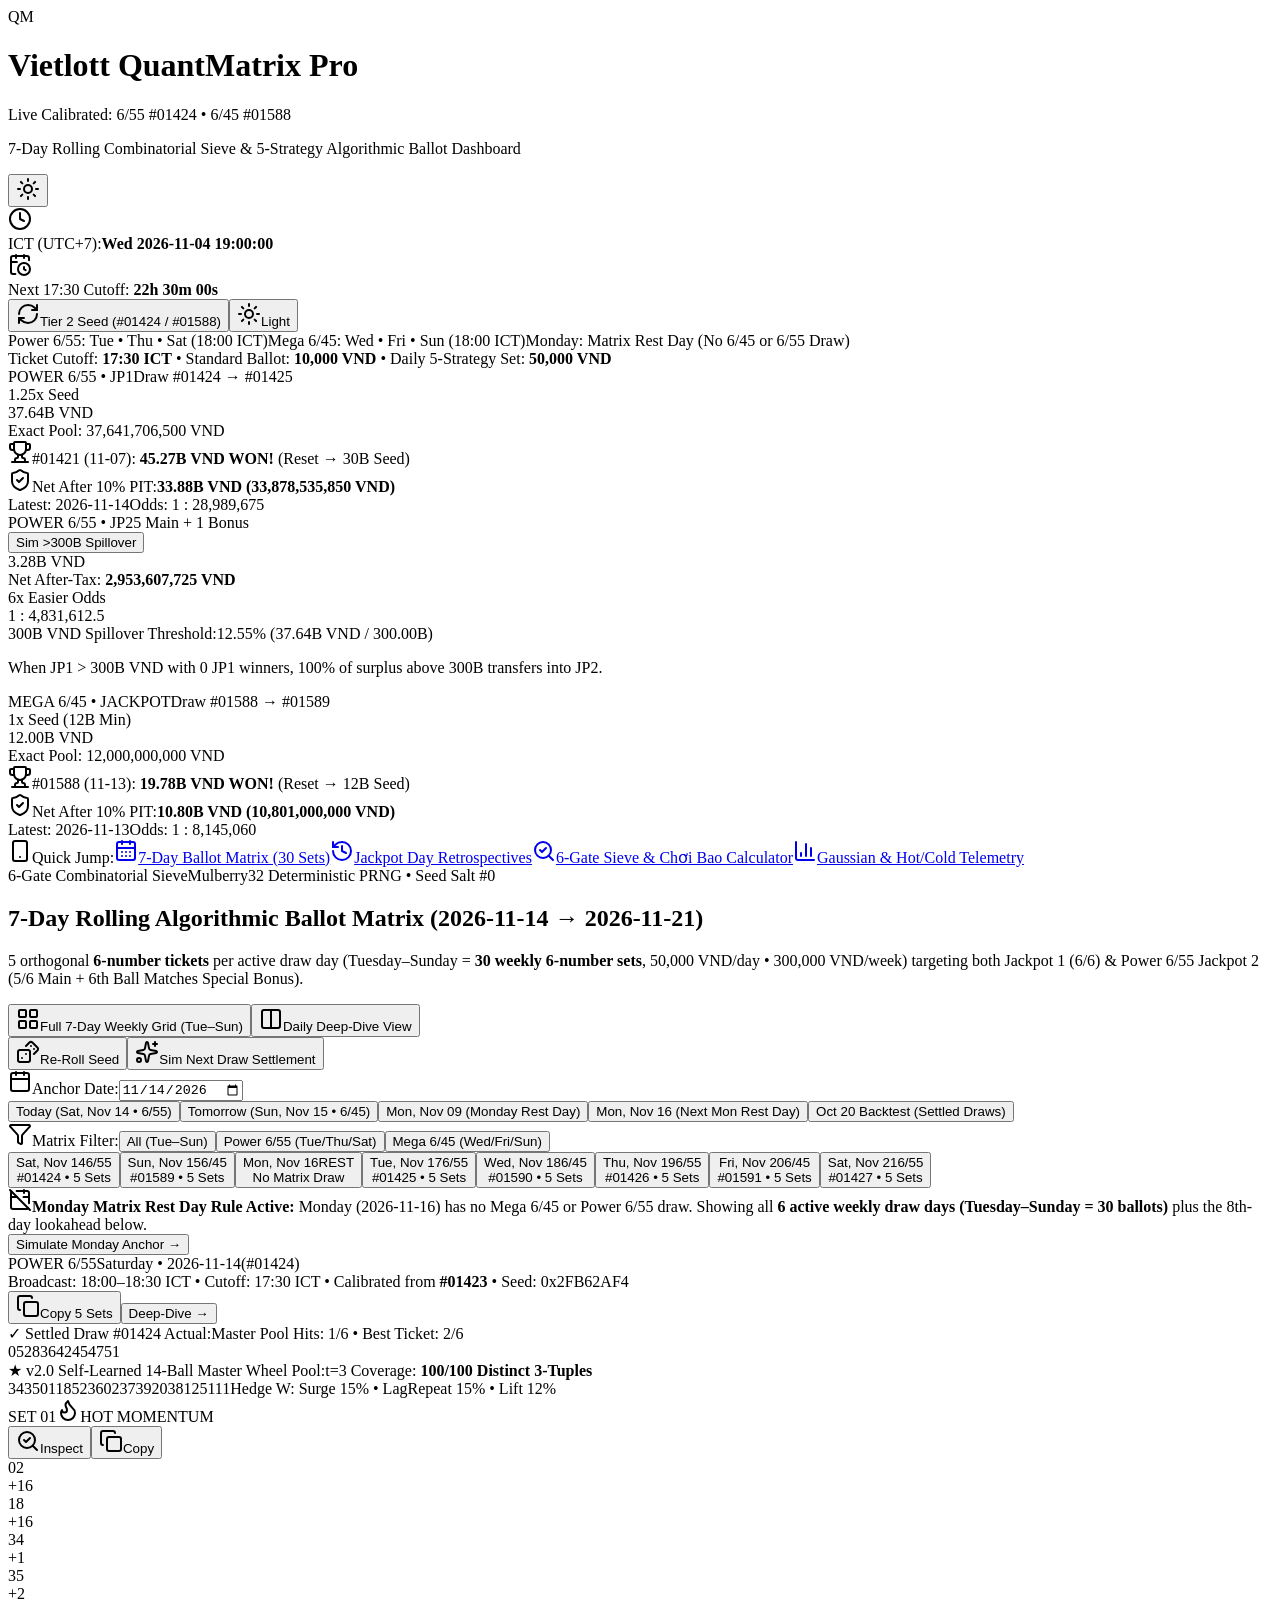
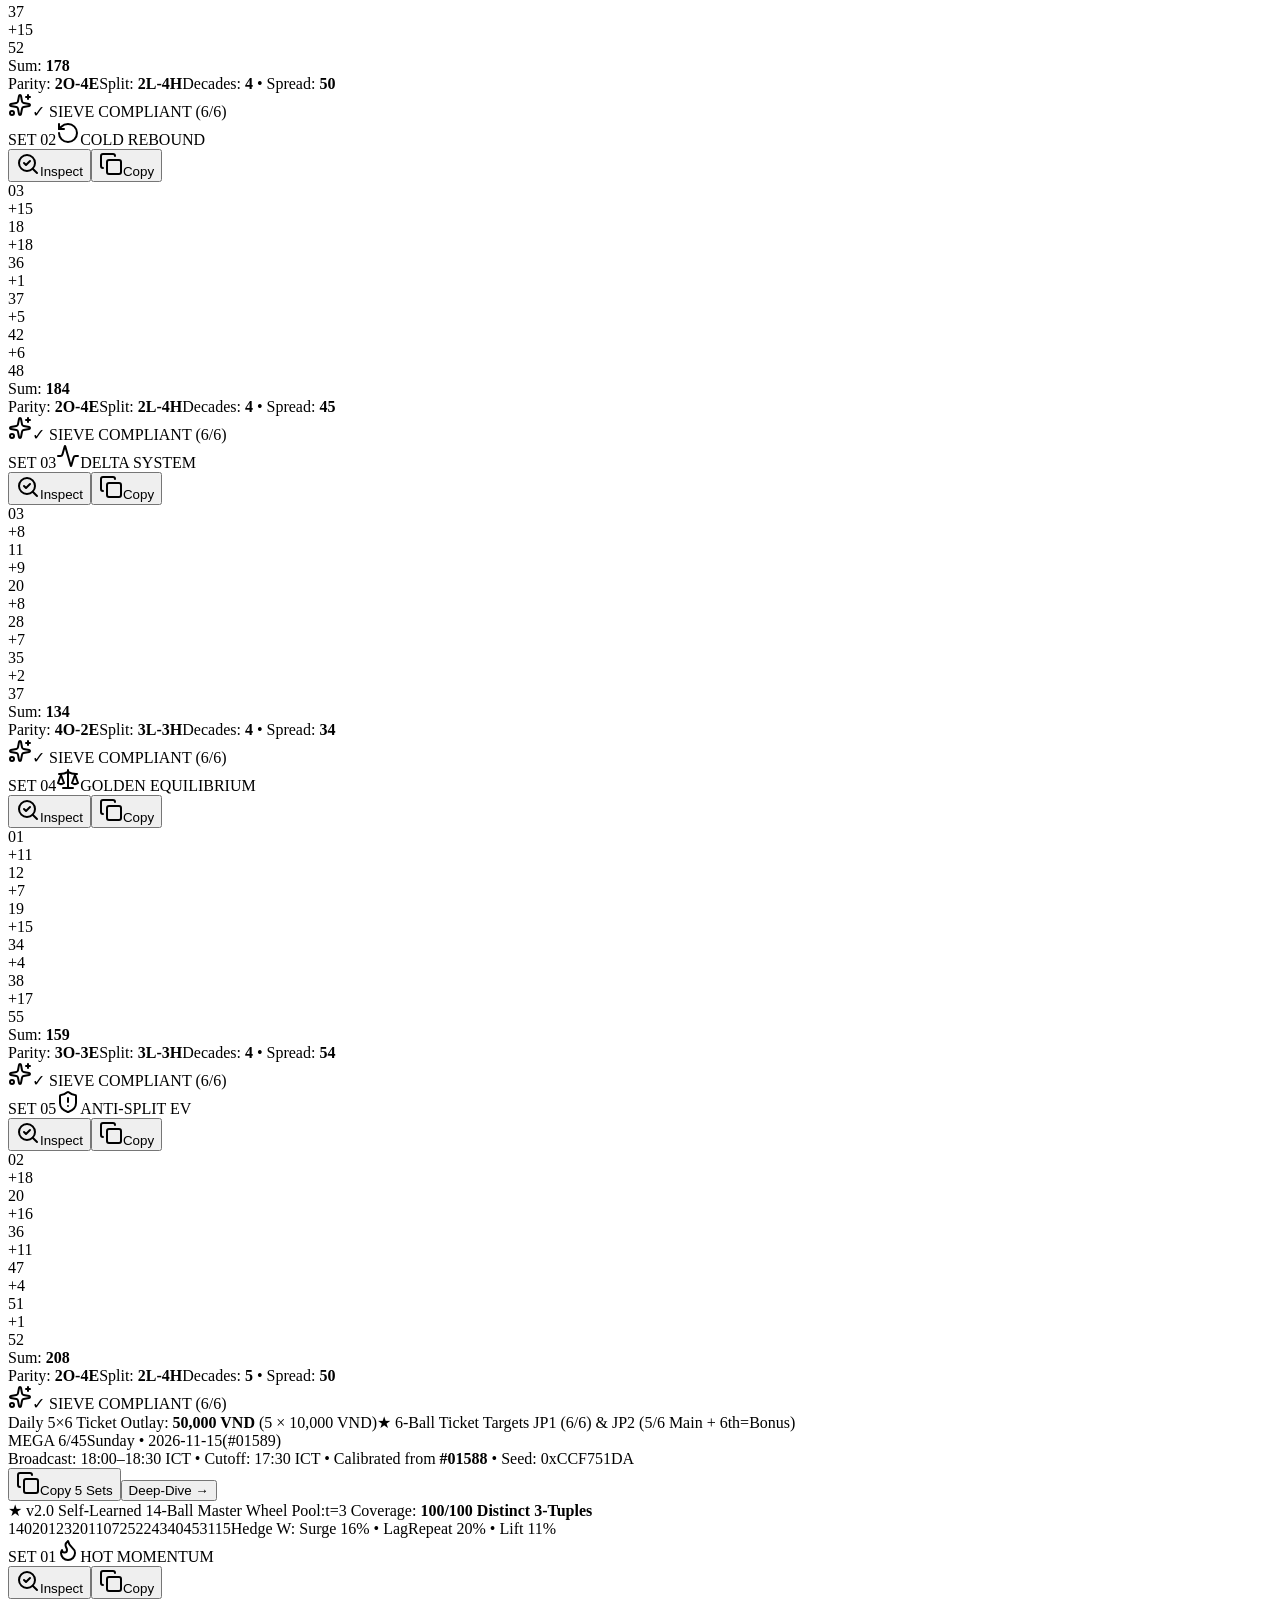
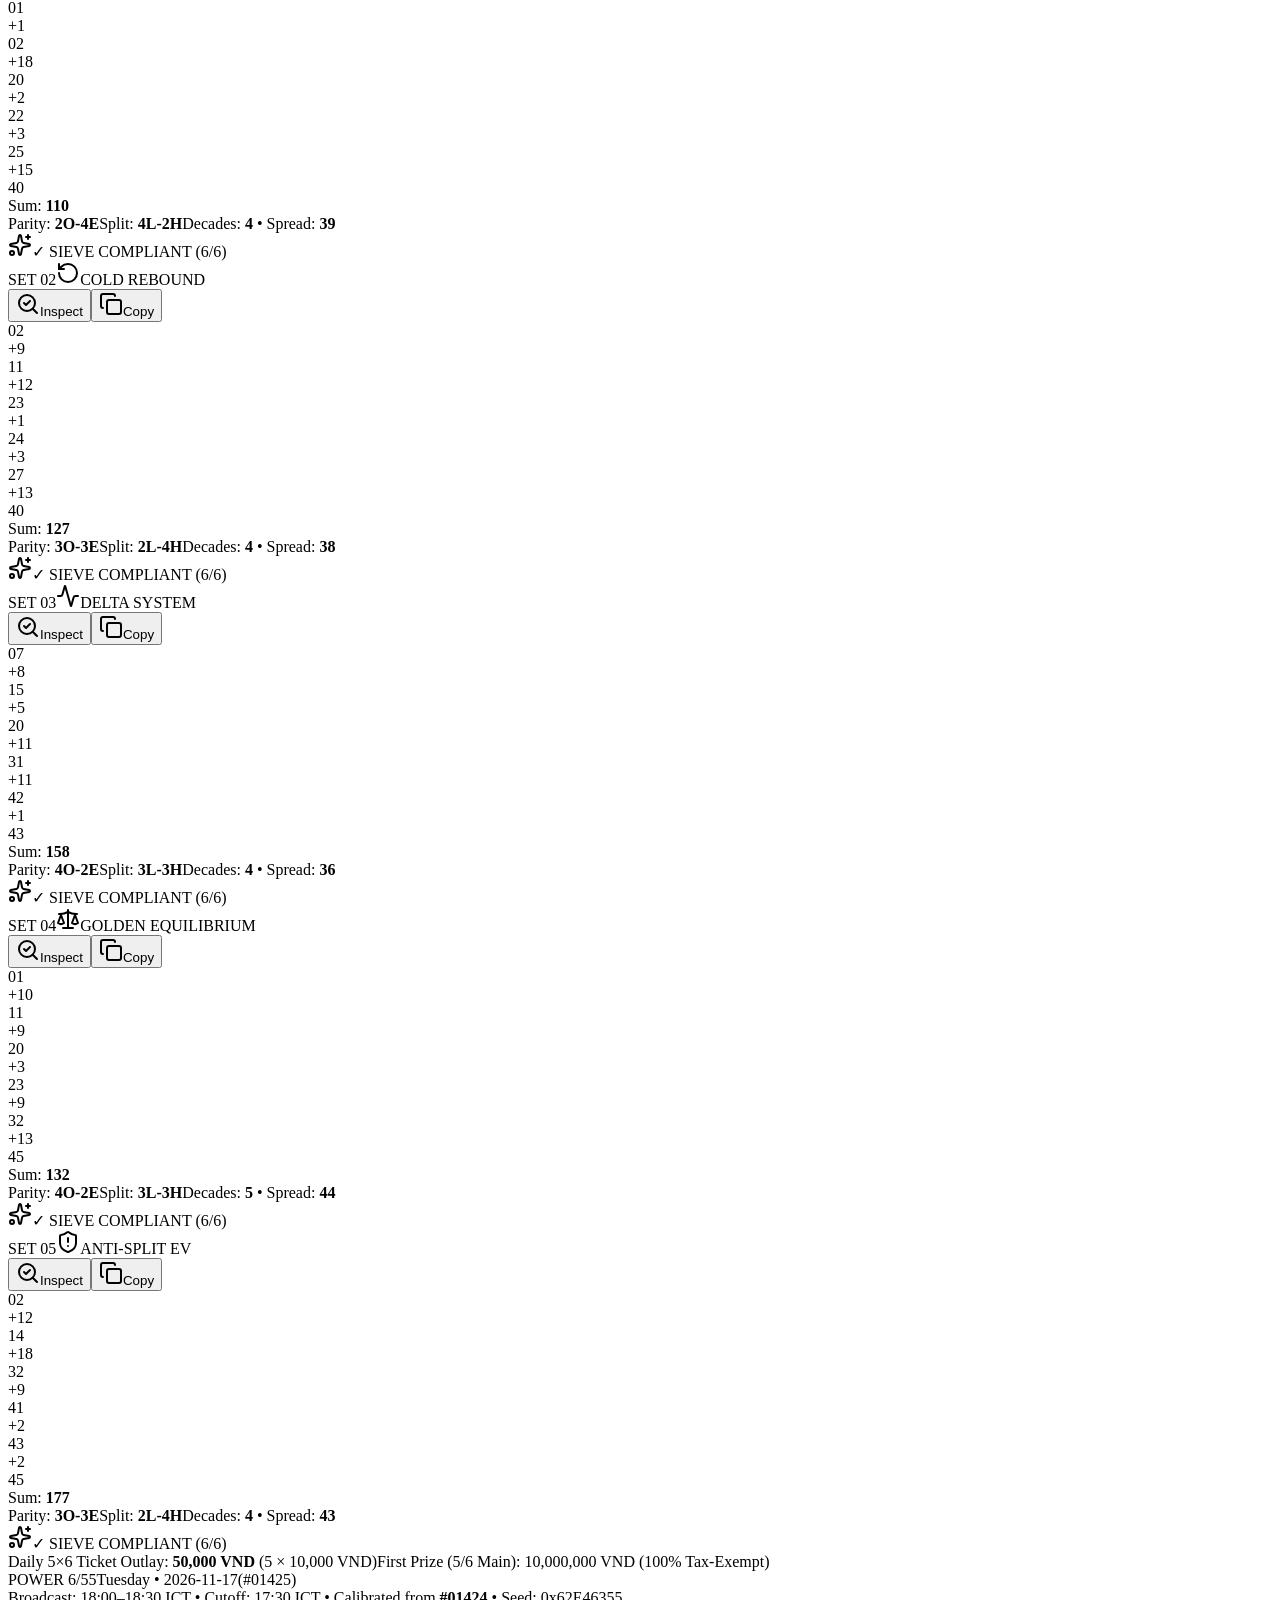
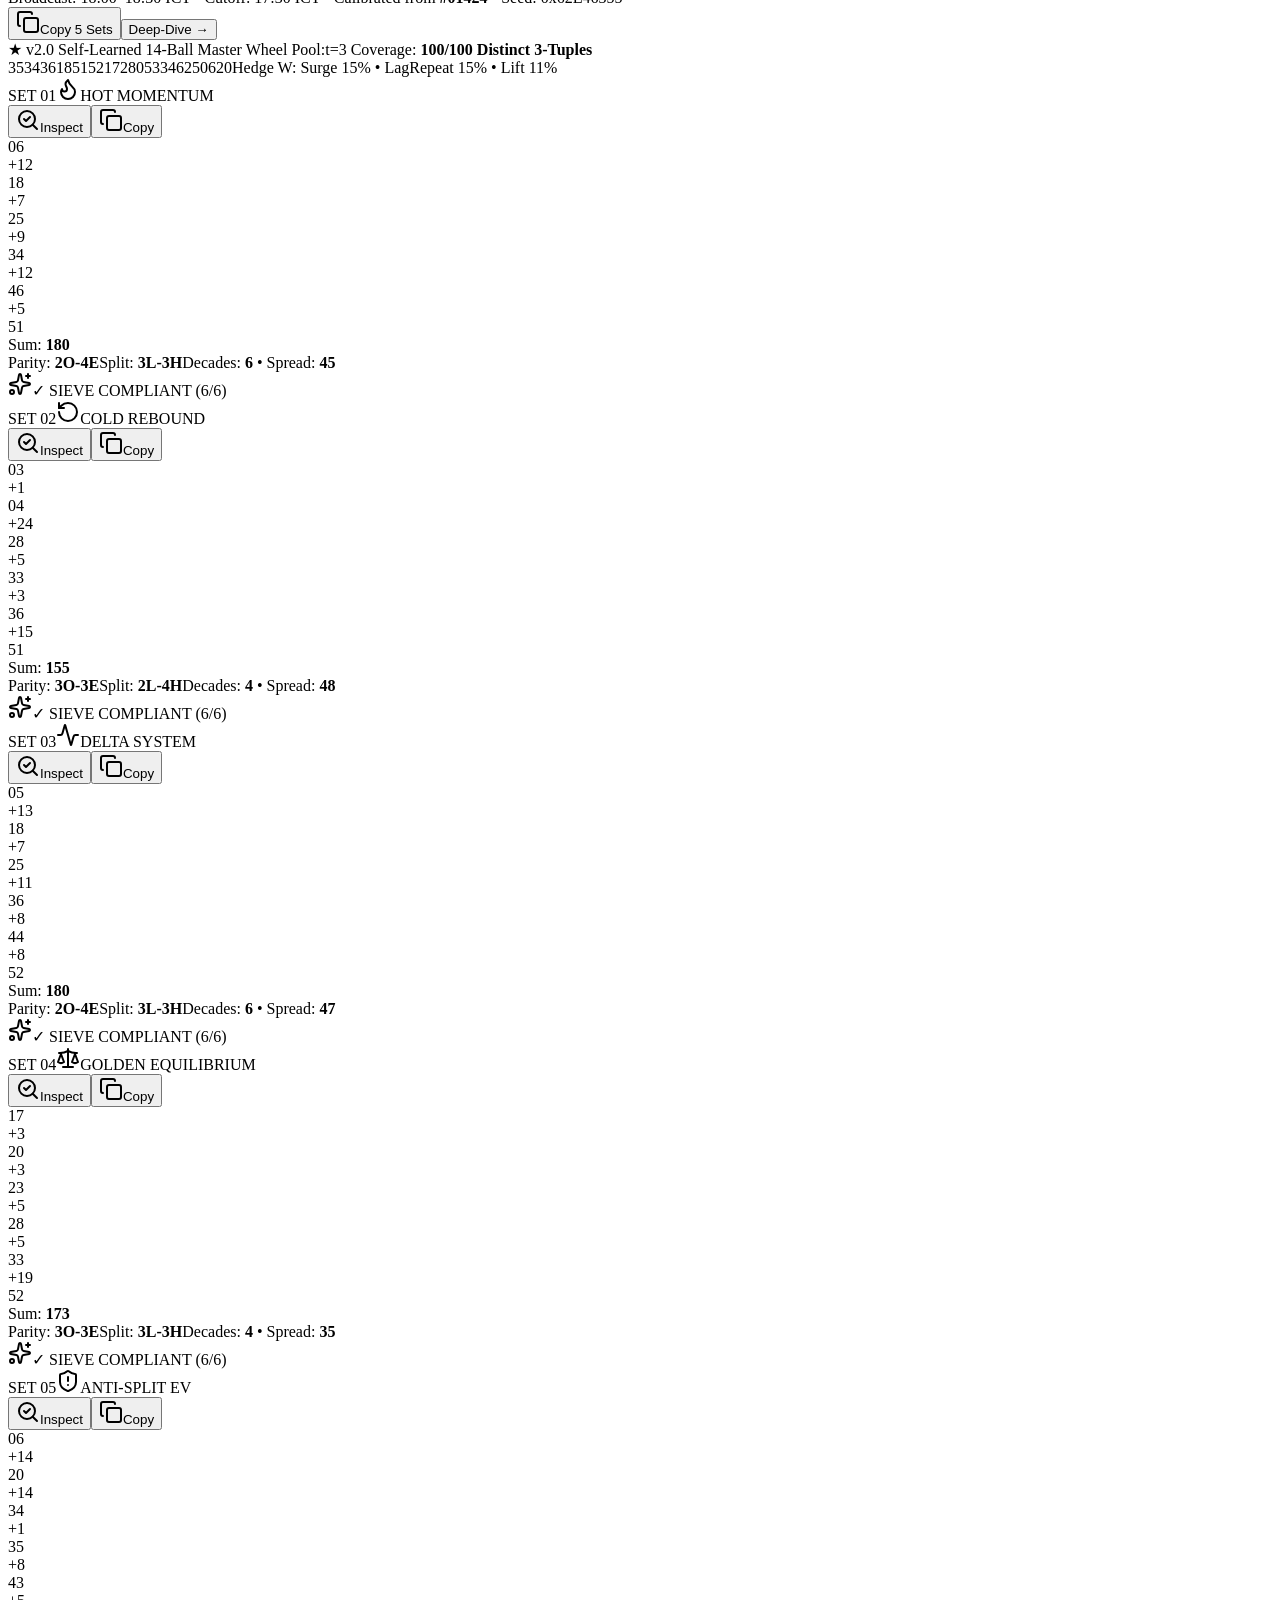
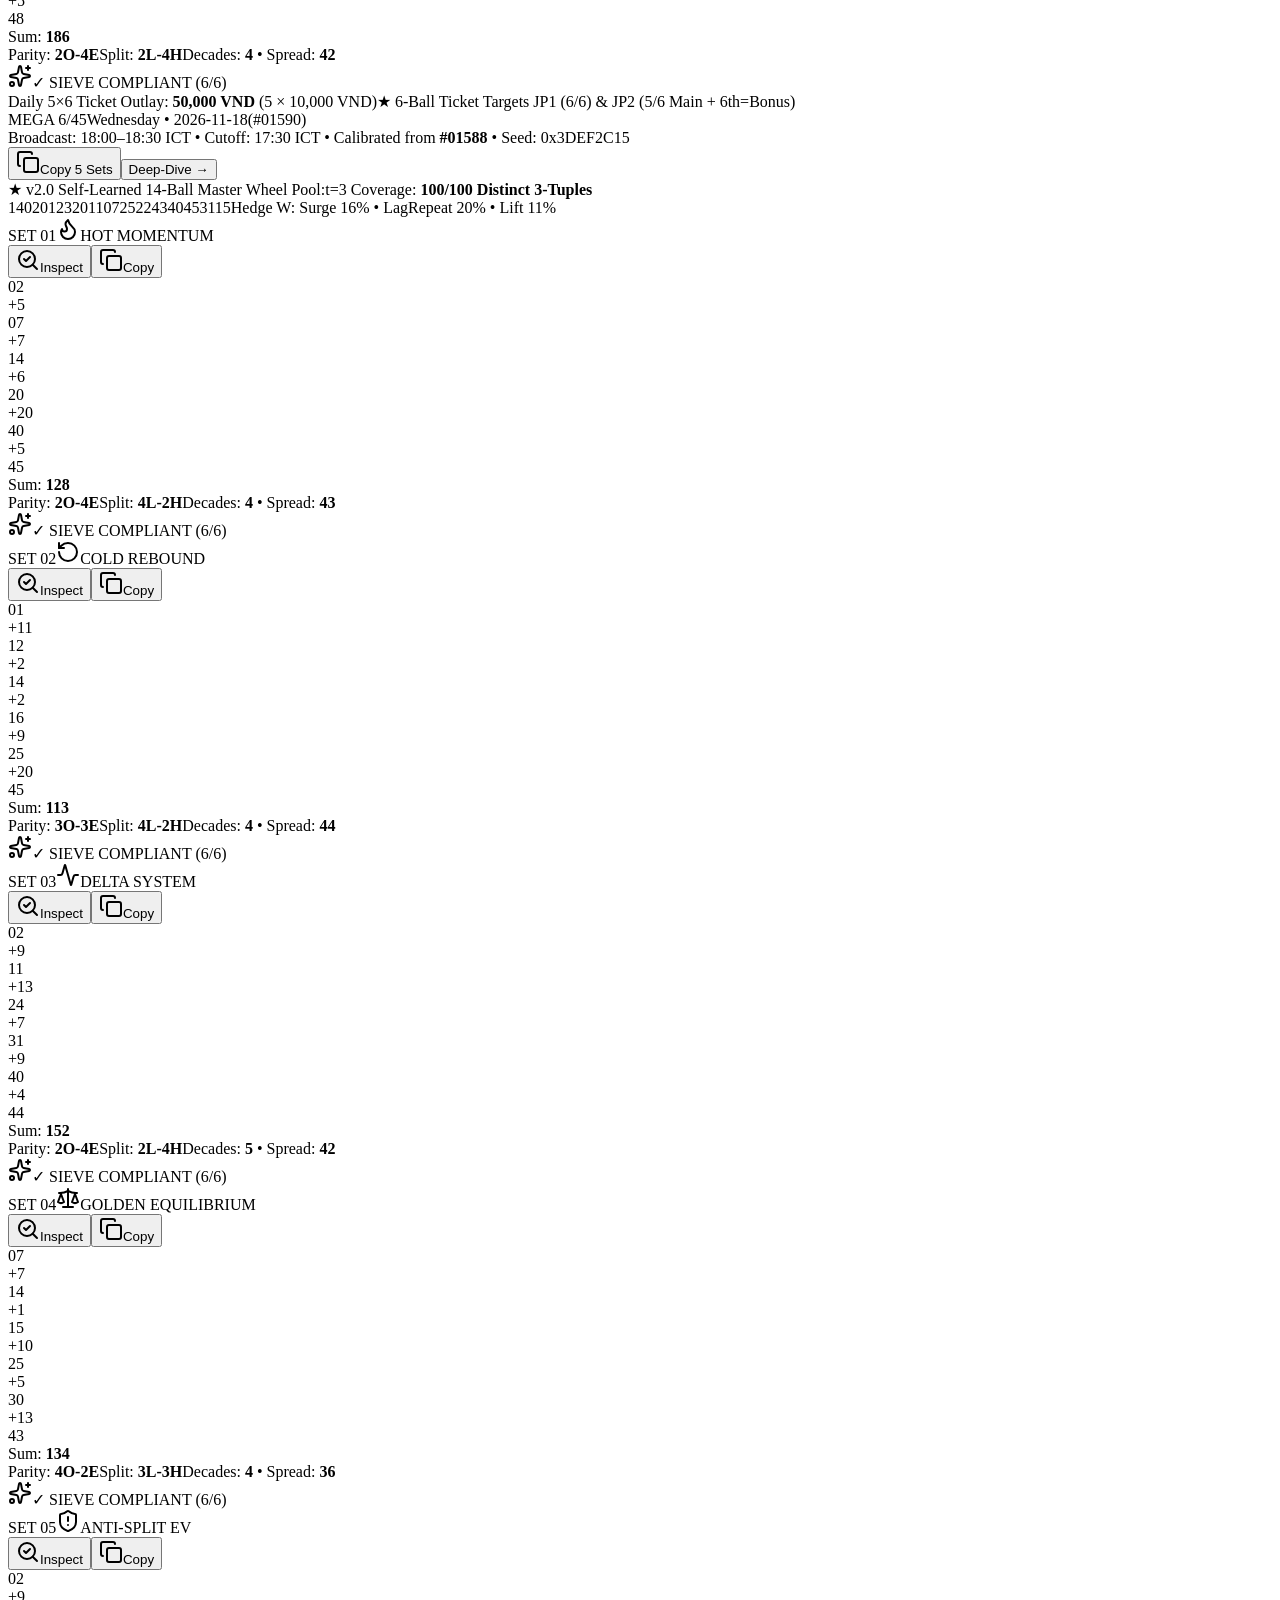
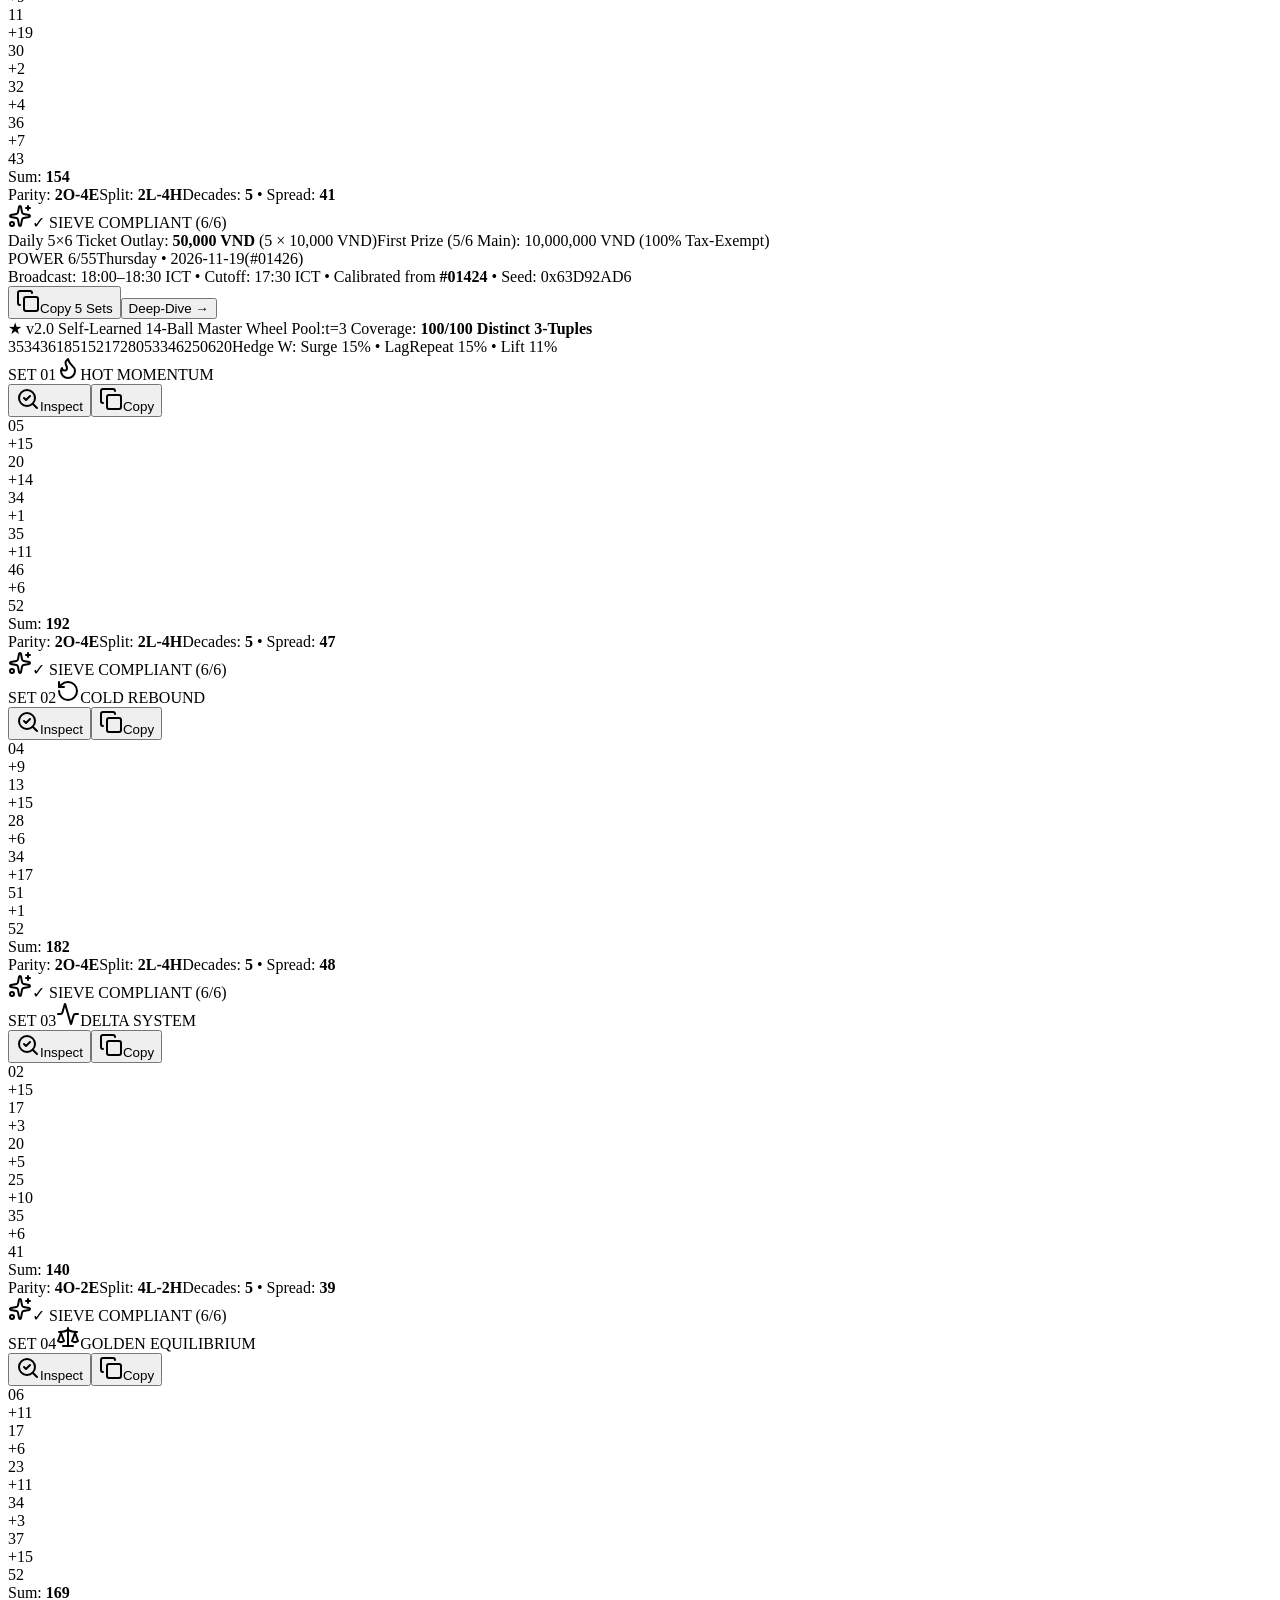
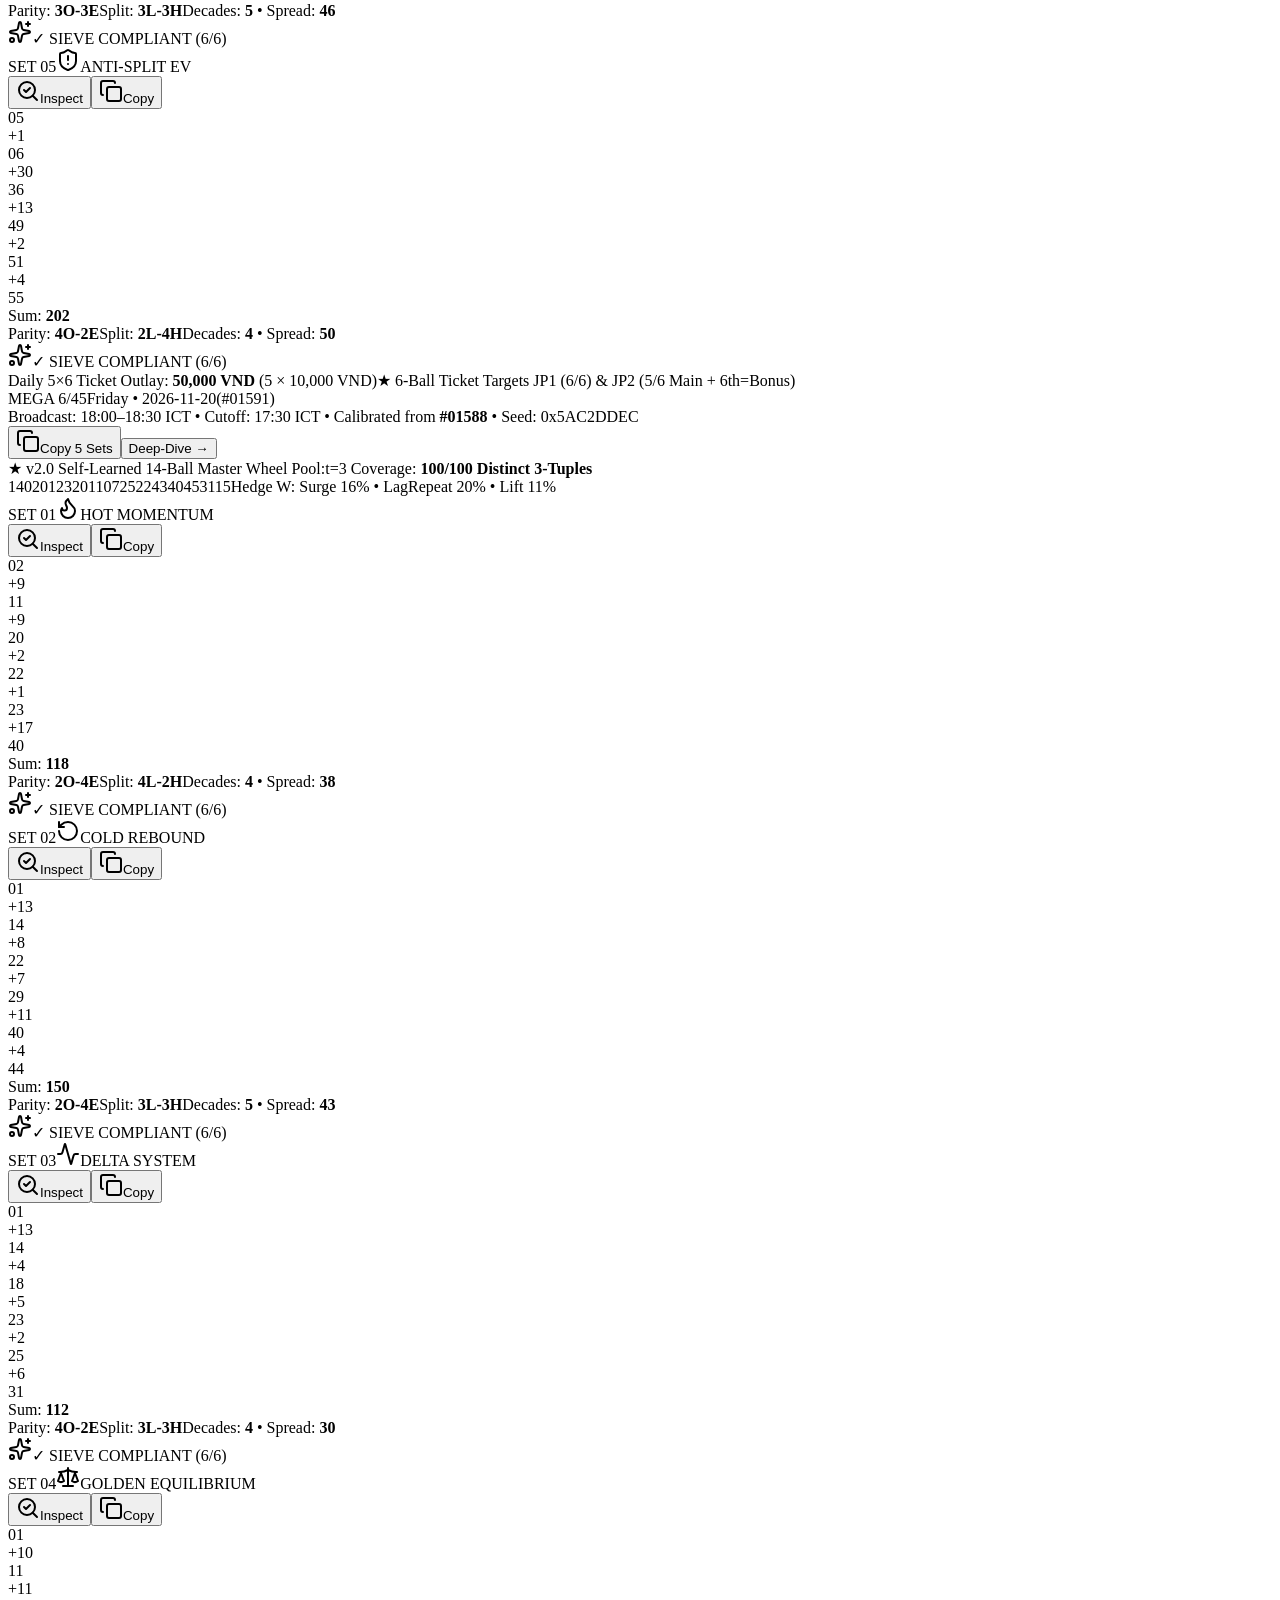
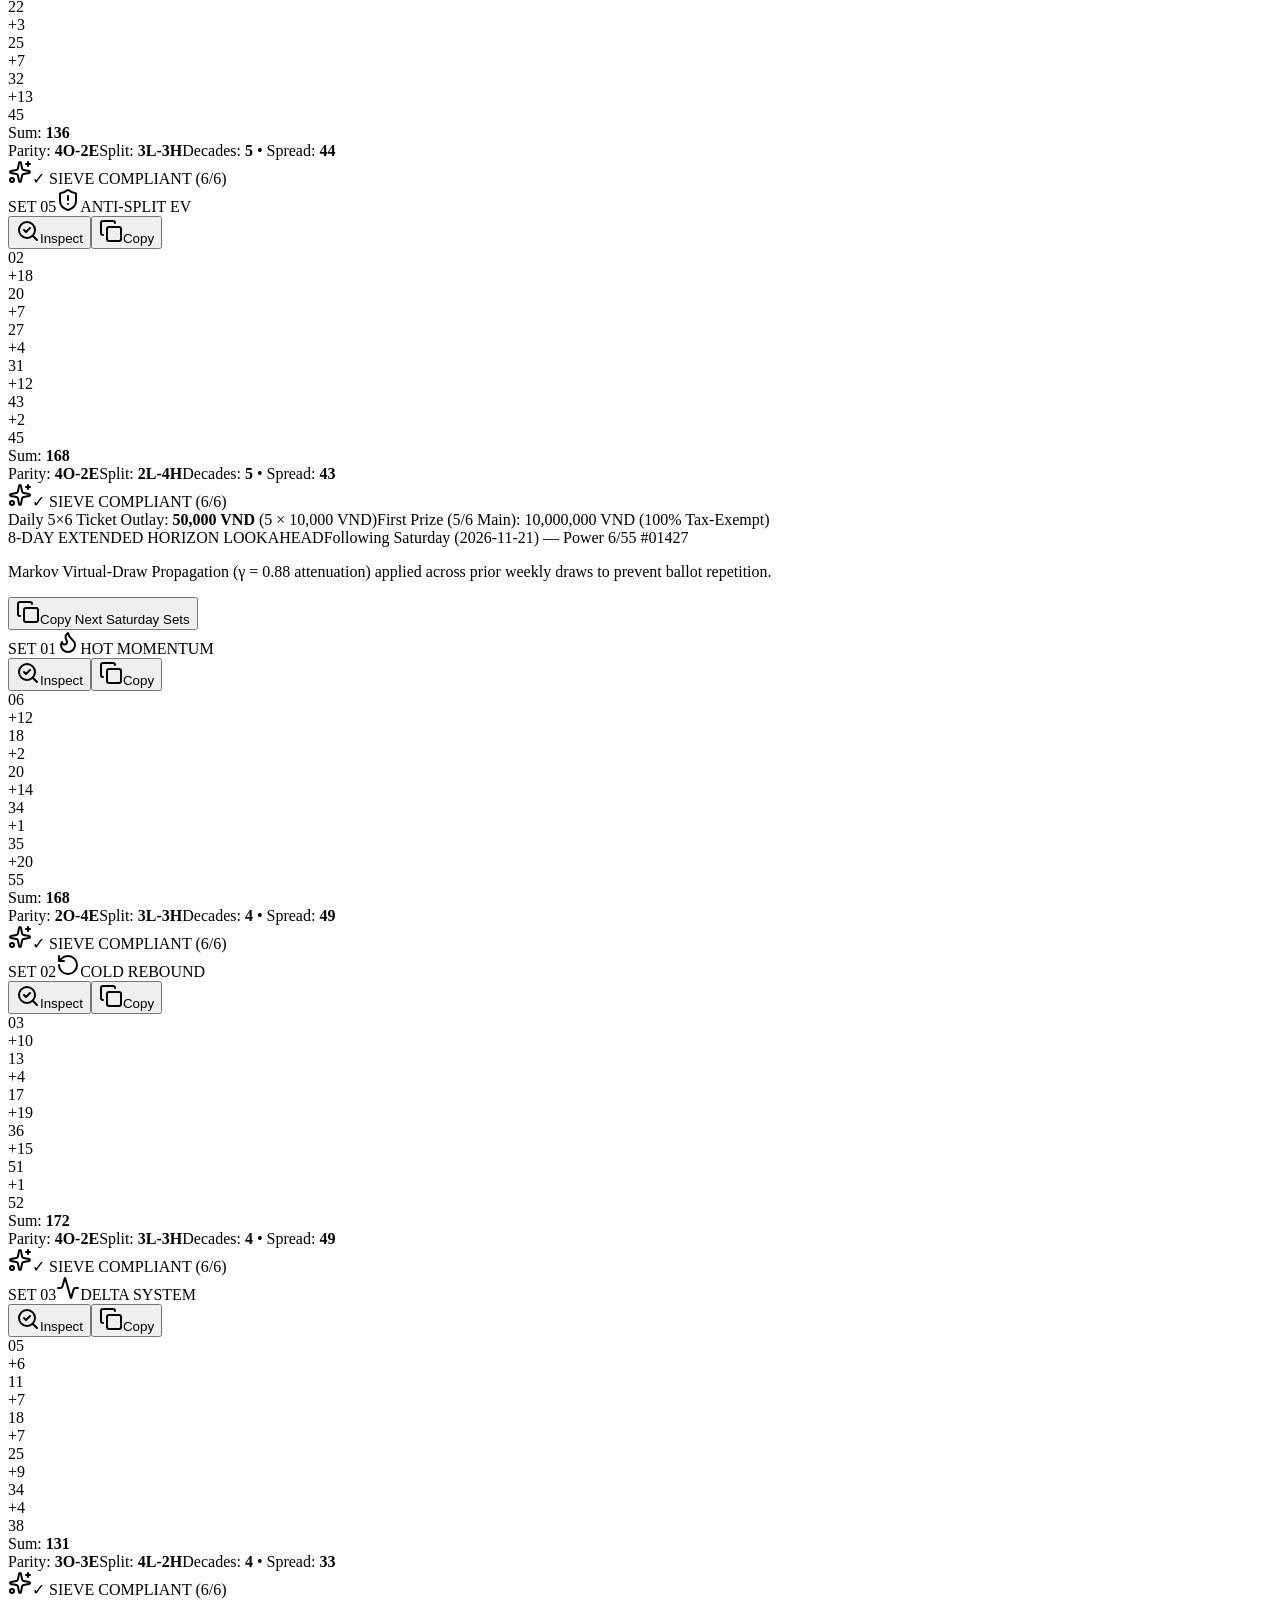
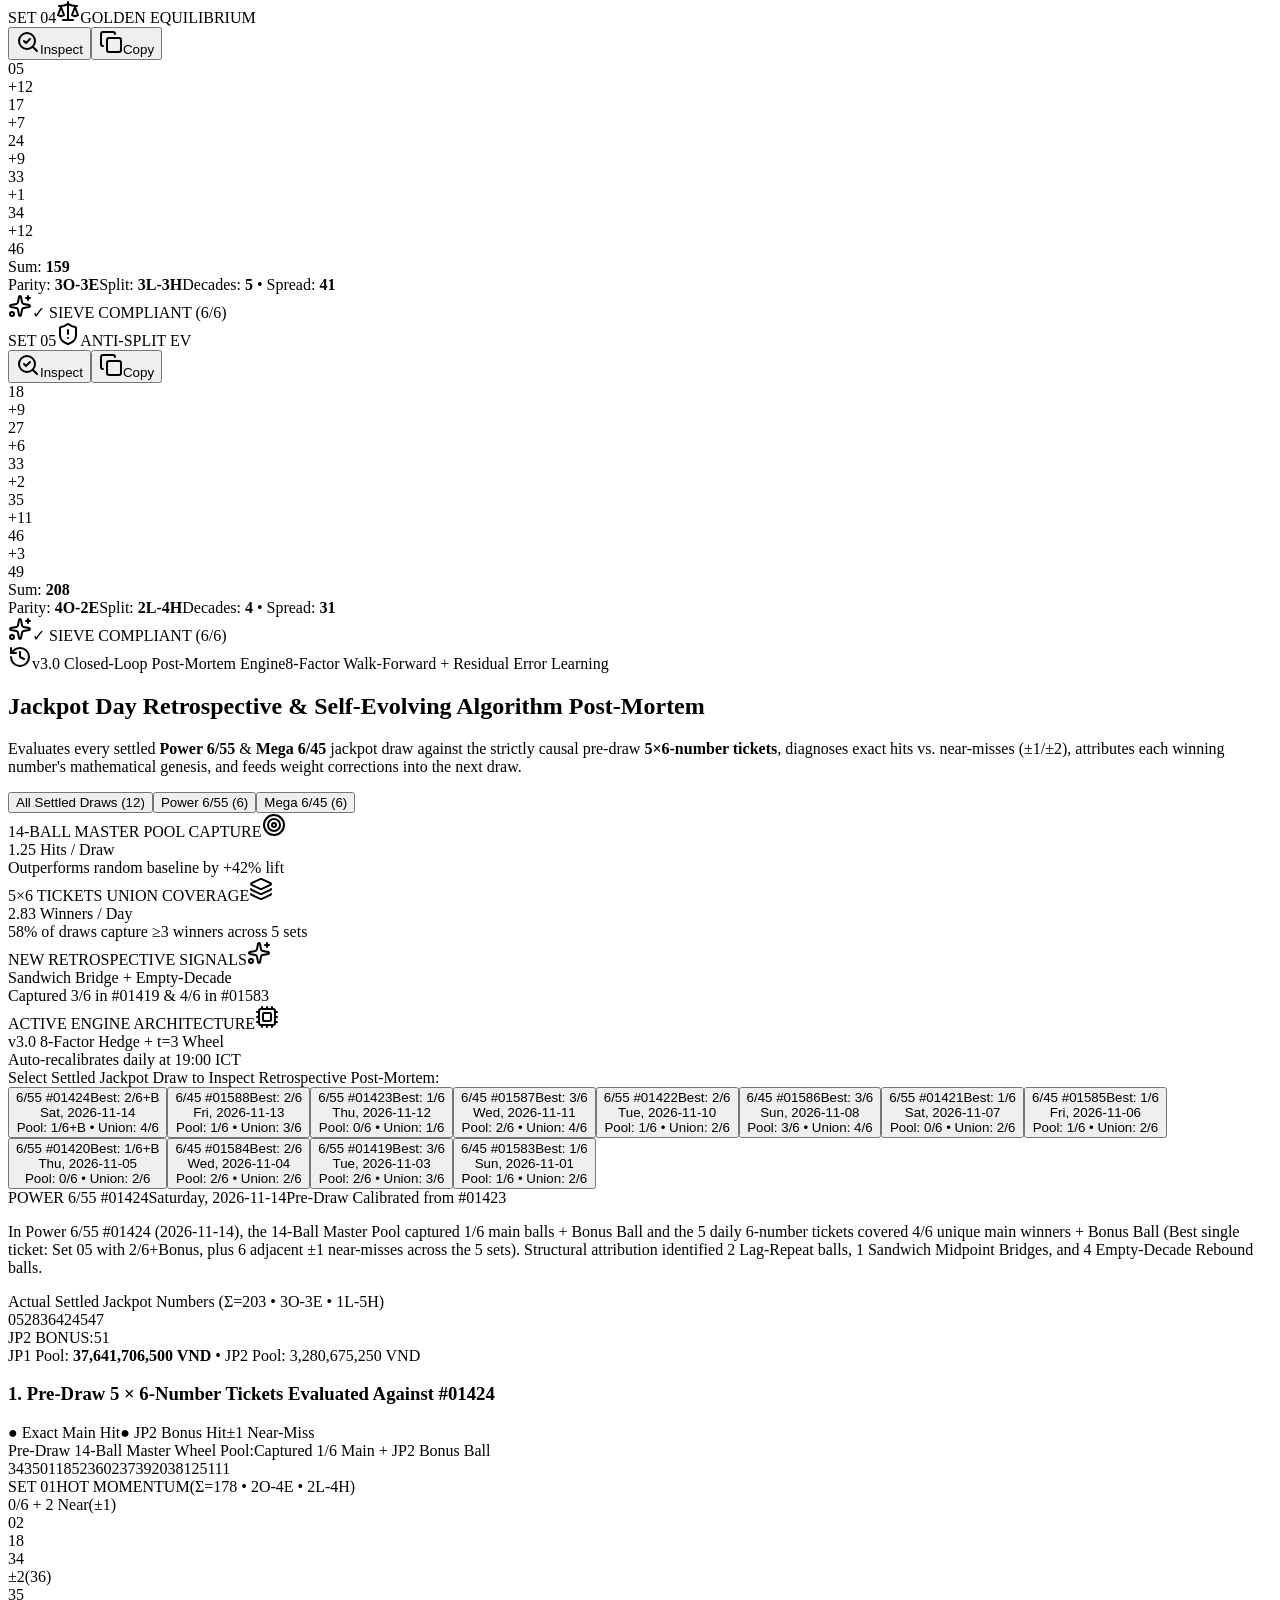
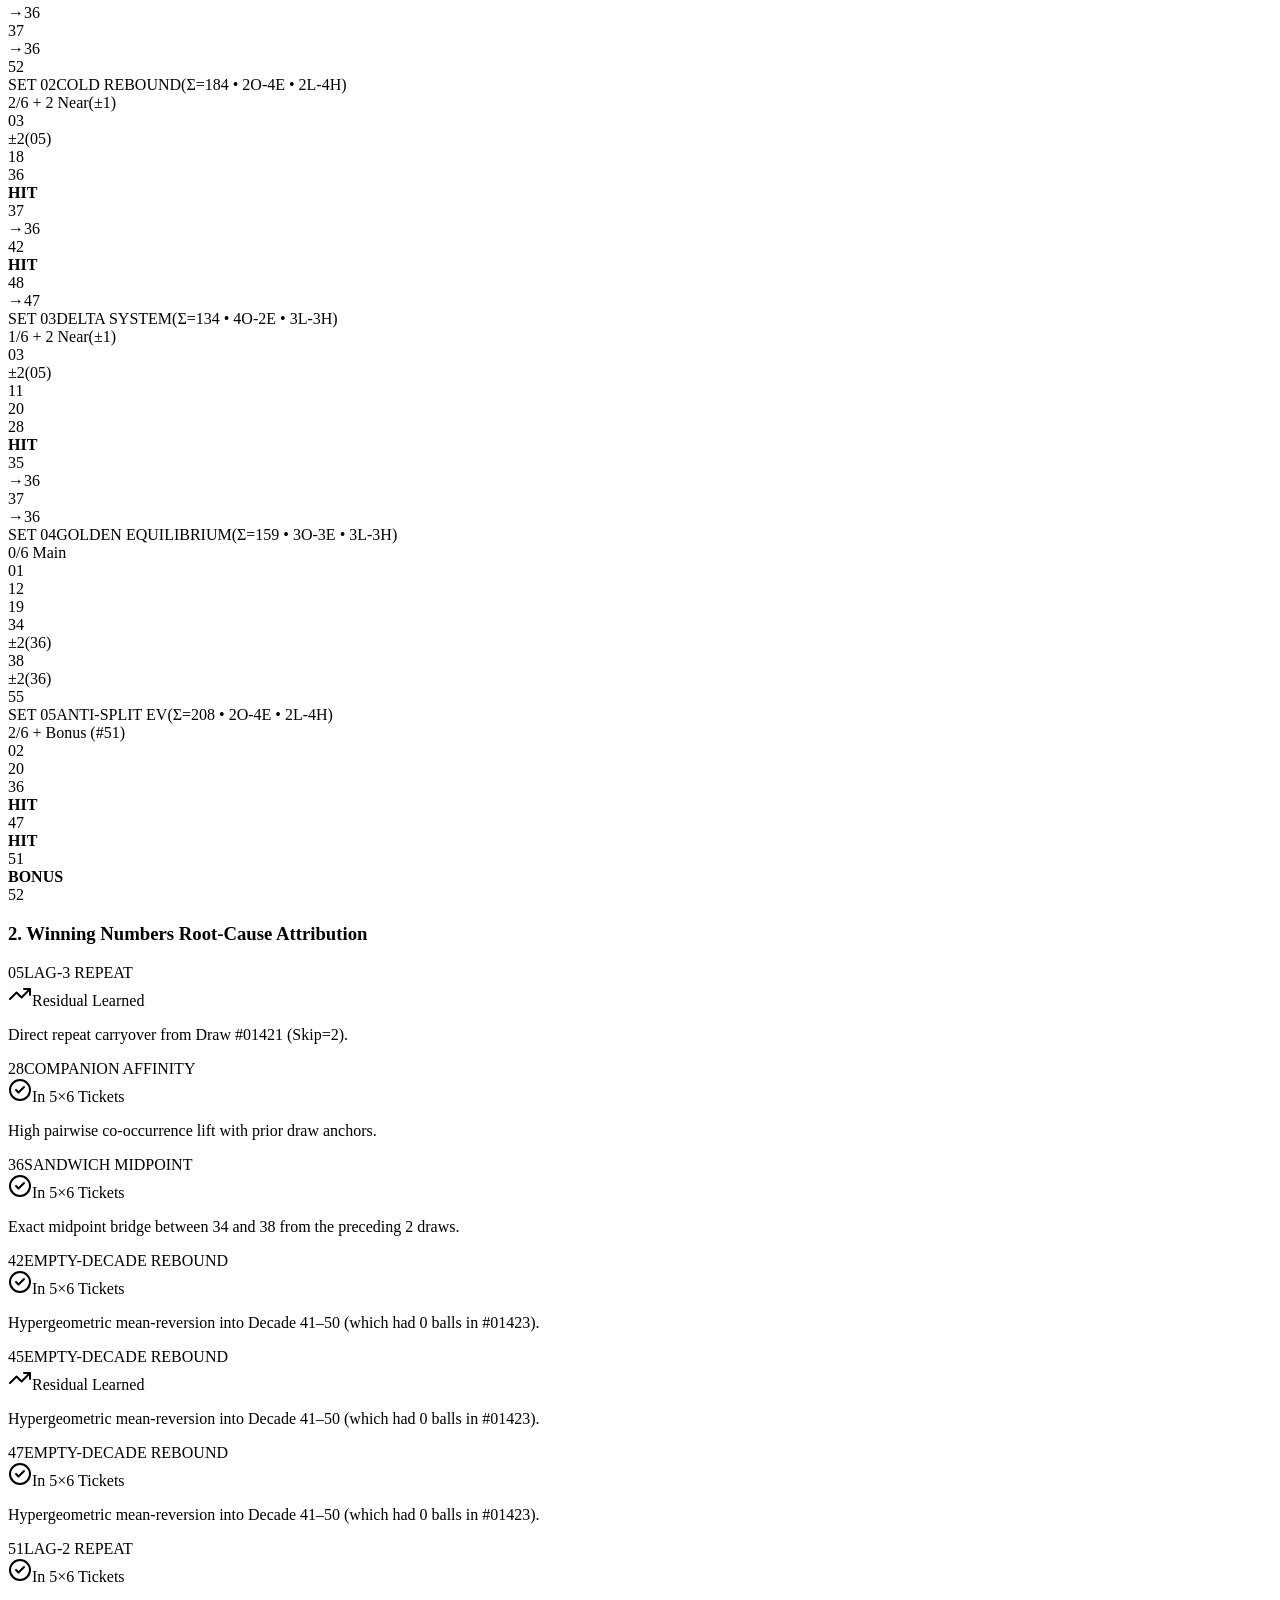
==== commit 59b20148: "deploy(cloud-evolver): automated daily cloud build 2026-11-14T19:07:39Z" ====
--- a/index.html
+++ b/index.html
@@ -1 +1 @@
-<!DOCTYPE html><html lang="en" class="T19VSG_variable _8Li5zG_variable dark h-full antialiased"><head><meta charSet="utf-8"/><meta name="viewport" content="width=device-width, initial-scale=1, maximum-scale=5"/><link rel="preload" href="/vietlott-quantmatrix-pro/_next/static/media/797e433ab948586e-s.p.0r6juujl39pe6.woff2" as="font" crossorigin="" type="font/woff2"/><link rel="preload" href="/vietlott-quantmatrix-pro/_next/static/media/caa3a2e1cccd8315-s.p.0wgildi0cnwt9.woff2" as="font" crossorigin="" type="font/woff2"/><link rel="stylesheet" href="/vietlott-quantmatrix-pro/_next/static/chunks/0fcz1ya-p_db0.css" data-precedence="next"/><link rel="preload" as="script" fetchPriority="low" href="/vietlott-quantmatrix-pro/_next/static/chunks/3333gs1h_w689.js"/><script src="/vietlott-quantmatrix-pro/_next/static/chunks/06_pcxqqoy72x.js" async=""></script><script src="/vietlott-quantmatrix-pro/_next/static/chunks/2khxl0v1q4i6n.js" async=""></script><script src="/vietlott-quantmatrix-pro/_next/static/chunks/turbopack-3ed3cr25uskzq.js" async=""></script><script src="/vietlott-quantmatrix-pro/_next/static/chunks/0umf92h1sb77c.js" async=""></script><script src="/vietlott-quantmatrix-pro/_next/static/chunks/1hc3fr2e4m315.js" async=""></script><title>Vietlott QuantMatrix Pro — 7-Day Rolling Combinatorial &amp; Algorithmic Ballot Dashboard</title><meta name="description" content="Quantitative Combinatorial Sieve, 5-Strategy Rolling Ballot Forecast, System Play (Chơi Bao) Calculator, and Empirical Telemetry Dashboard for Vietlott Power 6/55 (Tue/Thu/Sat) and Mega 6/45 (Wed/Fri/Sun)."/><link rel="icon" href="/vietlott-quantmatrix-pro/favicon.ico?favicon.117ezoe8m31dk.ico" sizes="48x48" type="image/x-icon"/><meta name="next-size-adjust" content=""/><script src="/vietlott-quantmatrix-pro/_next/static/chunks/0cz1d0mv5g_q7.js" noModule=""></script></head><body class="min-h-full flex flex-col bg-slate-50 dark:bg-slate-950 text-slate-900 dark:text-slate-100 transition-colors duration-200"><div hidden=""><!--$--><!--/$--></div><div class="min-h-screen flex flex-col bg-slate-50 dark:bg-slate-950 text-slate-900 dark:text-slate-100"><header class="w-full border-b border-slate-200 dark:border-slate-800 bg-white/95 dark:bg-slate-950/95 backdrop-blur-md sticky top-0 z-30"><div class="max-w-7xl mx-auto px-3 sm:px-6 py-3 flex flex-col lg:flex-row lg:items-center lg:justify-between gap-3"><div class="flex items-start sm:items-center justify-between gap-3"><div class="flex items-center gap-3"><div class="w-10 h-10 rounded-xl bg-gradient-to-br from-red-600 via-amber-500 to-indigo-600 flex items-center justify-center text-white font-mono font-black text-lg shadow-md shrink-0">QM</div><div><div class="flex items-center gap-2 flex-wrap"><h1 class="text-base sm:text-xl font-extrabold tracking-tight text-slate-900 dark:text-white">Vietlott QuantMatrix Pro</h1><span class="px-2 py-0.5 text-[10px] font-mono font-bold uppercase tracking-wider rounded-full bg-indigo-500/15 text-indigo-600 dark:text-indigo-400 border border-indigo-500/30">Live Calibrated: 6/55 #<!-- -->01420<!-- --> • 6/45 #<!-- -->01584</span></div><p class="text-xs text-slate-500 dark:text-slate-400">7-Day Rolling Combinatorial Sieve &amp; 5-Strategy Algorithmic Ballot Dashboard</p></div></div><button type="button" data-testid="theme-toggle-mobile" aria-label="Toggle color theme" class="lg:hidden p-2 rounded-xl border border-slate-200 dark:border-slate-800 bg-slate-100 dark:bg-slate-900 text-slate-700 dark:text-slate-200 hover:bg-slate-200 dark:hover:bg-slate-800 transition-colors cursor-pointer"><svg xmlns="http://www.w3.org/2000/svg" width="24" height="24" viewBox="0 0 24 24" fill="none" stroke="currentColor" stroke-width="2" stroke-linecap="round" stroke-linejoin="round" class="lucide lucide-sun w-4 h-4 text-amber-400" aria-hidden="true"><circle cx="12" cy="12" r="4"></circle><path d="M12 2v2"></path><path d="M12 20v2"></path><path d="m4.93 4.93 1.41 1.41"></path><path d="m17.66 17.66 1.41 1.41"></path><path d="M2 12h2"></path><path d="M20 12h2"></path><path d="m6.34 17.66-1.41 1.41"></path><path d="m19.07 4.93-1.41 1.41"></path></svg></button></div><div class="flex items-center flex-wrap gap-2 sm:gap-3"><div data-testid="ict-live-clock" class="flex items-center gap-2 px-3 py-1.5 rounded-xl bg-slate-100 dark:bg-slate-900 border border-slate-200 dark:border-slate-800 text-xs font-mono"><svg xmlns="http://www.w3.org/2000/svg" width="24" height="24" viewBox="0 0 24 24" fill="none" stroke="currentColor" stroke-width="2" stroke-linecap="round" stroke-linejoin="round" class="lucide lucide-clock w-3.5 h-3.5 text-emerald-500 shrink-0 animate-pulse" aria-hidden="true"><circle cx="12" cy="12" r="10"></circle><path d="M12 6v6l4 2"></path></svg><div class="flex items-center gap-1.5"><span class="text-slate-500 dark:text-slate-400">ICT (UTC+7):</span><strong class="text-slate-900 dark:text-white">Wed<!-- --> <!-- -->2026-11-04<!-- --> <!-- -->19:00:00</strong></div></div><div data-testid="draw-cutoff-countdown" class="flex items-center gap-2 px-3 py-1.5 rounded-xl bg-amber-500/10 border border-amber-500/30 text-xs font-mono"><svg xmlns="http://www.w3.org/2000/svg" width="24" height="24" viewBox="0 0 24 24" fill="none" stroke="currentColor" stroke-width="2" stroke-linecap="round" stroke-linejoin="round" class="lucide lucide-calendar-clock w-3.5 h-3.5 text-amber-600 dark:text-amber-400 shrink-0" aria-hidden="true"><path d="M16 14v2.2l1.6 1"></path><path d="M16 2v3"></path><path d="M21 7.338V5a2 2 0 00-2-2H5a2 2 0 00-2 2v14a2 2 0 002 2h2.338"></path><path d="M3 9h5.859"></path><path d="M8 2v3"></path><circle cx="16" cy="16" r="6"></circle></svg><div><span class="text-amber-700 dark:text-amber-300">Next 17:30 Cutoff: <strong>22h 30m 00s</strong></span></div></div><button type="button" title="Click to sync Tier 1 GitHub NDJSON dataset &amp; live Jackpot pools with Tier 2 Empirical Seed fallback" class="inline-flex items-center gap-1.5 px-3 py-1.5 rounded-xl border border-slate-200 dark:border-slate-800 bg-slate-50 dark:bg-slate-900 hover:bg-slate-100 dark:hover:bg-slate-800 text-xs font-medium text-slate-700 dark:text-slate-300 transition-colors cursor-pointer"><svg xmlns="http://www.w3.org/2000/svg" width="24" height="24" viewBox="0 0 24 24" fill="none" stroke="currentColor" stroke-width="2" stroke-linecap="round" stroke-linejoin="round" class="lucide lucide-refresh-cw w-3.5 h-3.5 text-indigo-500" aria-hidden="true"><path d="M3 12a9 9 0 0 1 9-9 9.75 9.75 0 0 1 6.74 2.74L21 8"></path><path d="M21 3v5h-5"></path><path d="M21 12a9 9 0 0 1-9 9 9.75 9.75 0 0 1-6.74-2.74L3 16"></path><path d="M8 16H3v5"></path></svg><span class="font-mono text-[11px]">Tier 2 Seed (#01420 / #01584)</span></button><button type="button" data-testid="theme-toggle" aria-label="Toggle Dark or Light Mode" class="hidden lg:inline-flex items-center gap-1.5 px-3 py-1.5 rounded-xl border border-slate-200 dark:border-slate-800 bg-slate-100 dark:bg-slate-900 text-slate-700 dark:text-slate-200 hover:bg-slate-200 dark:hover:bg-slate-800 text-xs font-medium transition-colors cursor-pointer"><svg xmlns="http://www.w3.org/2000/svg" width="24" height="24" viewBox="0 0 24 24" fill="none" stroke="currentColor" stroke-width="2" stroke-linecap="round" stroke-linejoin="round" class="lucide lucide-sun w-3.5 h-3.5 text-amber-400" aria-hidden="true"><circle cx="12" cy="12" r="4"></circle><path d="M12 2v2"></path><path d="M12 20v2"></path><path d="m4.93 4.93 1.41 1.41"></path><path d="m17.66 17.66 1.41 1.41"></path><path d="M2 12h2"></path><path d="M20 12h2"></path><path d="m6.34 17.66-1.41 1.41"></path><path d="m19.07 4.93-1.41 1.41"></path></svg><span>Light</span></button></div></div><div class="bg-slate-50/90 dark:bg-slate-900/70 border-t border-slate-200/70 dark:border-slate-800/80"><div class="max-w-7xl mx-auto px-3 sm:px-6 py-1.5 flex items-center justify-between flex-wrap gap-2 text-[11px]"><div class="flex items-center flex-wrap gap-2 sm:gap-4"><span class="inline-flex items-center gap-1.5 font-semibold text-red-600 dark:text-red-400"><span class="w-2 h-2 rounded-full bg-red-500"></span>Power 6/55: Tue • Thu • Sat (18:00 ICT)</span><span class="inline-flex items-center gap-1.5 font-semibold text-blue-600 dark:text-blue-400"><span class="w-2 h-2 rounded-full bg-blue-500"></span>Mega 6/45: Wed • Fri • Sun (18:00 ICT)</span><span class="inline-flex items-center gap-1.5 font-medium text-slate-500 dark:text-slate-400"><span class="w-2 h-2 rounded-full bg-slate-400"></span>Monday: Matrix Rest Day (No 6/45 or 6/55 Draw)</span></div><div class="text-slate-500 dark:text-slate-400 font-mono hidden md:block">Ticket Cutoff: <strong>17:30 ICT</strong> • Standard Ballot:<!-- --> <strong>10,000 VND</strong> • Daily 5-Strategy Set:<!-- --> <strong>50,000 VND</strong></div></div></div></header><section aria-label="Executive Jackpot &amp; Tax Telemetry" class="max-w-7xl mx-auto px-3 sm:px-6 pt-4 pb-2"><div class="grid grid-cols-1 md:grid-cols-3 gap-3 sm:gap-4"><div class="relative overflow-hidden rounded-2xl border border-red-500/30 bg-gradient-to-br from-white via-red-50/30 to-orange-50/20 dark:from-slate-900 dark:via-slate-900 dark:to-red-950/30 p-4 shadow-sm"><div class="flex items-center justify-between gap-2 mb-2"><div class="flex items-center gap-2"><span class="px-2.5 py-0.5 text-xs font-mono font-bold rounded-full bg-red-600 text-white">POWER 6/55 • JP1</span><span class="text-xs font-mono text-slate-500 dark:text-slate-400">Draw #<!-- -->01420<!-- --> → #<!-- -->01421</span></div><span class="px-2 py-0.5 text-[11px] font-mono font-bold rounded bg-emerald-500/15 text-emerald-600 dark:text-emerald-400 border border-emerald-500/30">1.41x Seed</span></div><div class="my-1"><div class="text-2xl sm:text-3xl font-black font-mono tracking-tight text-red-600 dark:text-red-400">42.43B VND</div><div class="text-xs font-mono text-slate-500 dark:text-slate-400">Exact Pool: <!-- -->42,432,448,800 VND</div></div><div class="mt-2.5 pt-2 border-t border-slate-200/80 dark:border-slate-800 flex items-center justify-between text-xs"><span class="text-slate-600 dark:text-slate-400 flex items-center gap-1"><svg xmlns="http://www.w3.org/2000/svg" width="24" height="24" viewBox="0 0 24 24" fill="none" stroke="currentColor" stroke-width="2" stroke-linecap="round" stroke-linejoin="round" class="lucide lucide-shield-check w-3.5 h-3.5 text-emerald-500" aria-hidden="true"><path d="M20 13c0 5-3.5 7.5-7.66 8.95a1 1 0 0 1-.67-.01C7.5 20.5 4 18 4 13V6a1 1 0 0 1 1-1c2 0 4.5-1.2 6.24-2.72a1.17 1.17 0 0 1 1.52 0C14.51 3.81 17 5 19 5a1 1 0 0 1 1 1z"></path><path d="m9 12 2 2 4-4"></path></svg>Net After 10% PIT:</span><strong class="font-mono text-emerald-700 dark:text-emerald-400">38.19B VND<!-- --> (<!-- -->38,190,203,920 VND<!-- -->)</strong></div><div class="mt-2 flex items-center justify-between text-[11px] text-slate-500 dark:text-slate-400 font-mono"><span>Latest: <!-- -->2026-11-05</span><span>Odds: 1 : 28,989,675</span></div></div><div class="relative overflow-hidden rounded-2xl border border-amber-500/30 bg-gradient-to-br from-white via-amber-50/30 to-yellow-50/20 dark:from-slate-900 dark:via-slate-900 dark:to-amber-950/25 p-4 shadow-sm"><div class="flex items-center justify-between gap-2 mb-2"><div class="flex items-center gap-2"><span class="px-2.5 py-0.5 text-xs font-mono font-bold rounded-full bg-amber-500 text-slate-950">POWER 6/55 • JP2</span><span class="text-[11px] font-mono font-semibold text-amber-700 dark:text-amber-300">5 Main + 1 Bonus</span></div><button type="button" class="px-2 py-0.5 text-[10px] font-mono font-semibold rounded border border-amber-500/40 bg-amber-500/10 text-amber-700 dark:text-amber-300 hover:bg-amber-500/20 transition-colors cursor-pointer">Sim &gt;300B Spillover</button></div><div class="my-1 flex items-baseline justify-between gap-2"><div><div class="text-2xl sm:text-3xl font-black font-mono tracking-tight text-amber-600 dark:text-amber-400">5.62B VND</div><div class="text-xs font-mono text-slate-500 dark:text-slate-400">Net After-Tax: <strong>5,057,782,660 VND</strong></div></div><div class="text-right"><span class="inline-block px-2 py-0.5 rounded bg-amber-500/15 text-amber-700 dark:text-amber-300 font-mono text-[11px] font-bold">6x Easier Odds</span><div class="text-[10px] font-mono text-slate-500 dark:text-slate-400 mt-0.5">1 : 4,831,612.5</div></div></div><div class="mt-2.5 pt-2 border-t border-slate-200/80 dark:border-slate-800"><div class="flex items-center justify-between text-[11px] font-mono mb-1"><span class="text-slate-600 dark:text-slate-300 font-semibold">300B VND Spillover Threshold:</span><span class="text-amber-600 dark:text-amber-400 font-bold">14.14<!-- -->% (<!-- -->42.43B VND<!-- --> / 300.00B)</span></div><div class="w-full h-2 rounded-full bg-slate-200 dark:bg-slate-800 overflow-hidden"><div class="h-full rounded-full transition-all duration-300 bg-gradient-to-r from-amber-500 to-red-500" style="width:14.14%"></div></div><p class="text-[10px] text-slate-500 dark:text-slate-400 mt-1">When JP1 &gt; 300B VND with 0 JP1 winners, 100% of surplus above 300B transfers into JP2.</p></div></div><div class="relative overflow-hidden rounded-2xl border border-blue-500/30 bg-gradient-to-br from-white via-blue-50/30 to-indigo-50/20 dark:from-slate-900 dark:via-slate-900 dark:to-blue-950/30 p-4 shadow-sm"><div class="flex items-center justify-between gap-2 mb-2"><div class="flex items-center gap-2"><span class="px-2.5 py-0.5 text-xs font-mono font-bold rounded-full bg-blue-600 text-white">MEGA 6/45 • JACKPOT</span><span class="text-xs font-mono text-slate-500 dark:text-slate-400">Draw #<!-- -->01584<!-- --> → #<!-- -->01585</span></div><span class="px-2 py-0.5 text-[11px] font-mono font-bold rounded bg-blue-500/15 text-blue-600 dark:text-blue-400 border border-blue-500/30">1<!-- -->x Seed (12B Min)</span></div><div class="my-1"><div class="text-2xl sm:text-3xl font-black font-mono tracking-tight text-blue-600 dark:text-blue-400">12.00B VND</div><div class="text-xs font-mono text-slate-500 dark:text-slate-400">Exact Pool: <!-- -->12,000,000,000 VND</div></div><div class="mt-2 px-2.5 py-1 rounded-lg bg-blue-500/10 border border-blue-500/30 text-[11px] font-mono text-blue-700 dark:text-blue-300 flex items-center gap-1.5"><svg xmlns="http://www.w3.org/2000/svg" width="24" height="24" viewBox="0 0 24 24" fill="none" stroke="currentColor" stroke-width="2" stroke-linecap="round" stroke-linejoin="round" class="lucide lucide-trophy w-3.5 h-3.5 text-amber-500 shrink-0" aria-hidden="true"><path d="M10 14.66V17a1 1 0 0 1-1 1 2 2 0 0 0-2 2v2"></path><path d="M14 14.66V17a1 1 0 0 0 1 1 2 2 0 0 1 2 2v2"></path><path d="M17.916 10H19.5A2.5 2.5 0 0 0 22 7.5V5a1 1 0 0 0-1-1h-3"></path><path d="M4 22h16"></path><path d="M6 9a6 6 0 0 0 12 0V3a1 1 0 0 0-1-1H7a1 1 0 0 0-1 1z"></path><path d="M6.084 10H4.5A2.5 2.5 0 0 1 2 7.5V5a1 1 0 0 1 1-1h3"></path></svg><span>#<!-- -->01584<!-- --> (<!-- -->11-04<!-- -->):<!-- --> <strong>26.09B VND<!-- --> WON!</strong> <!-- -->(Reset → 12B Seed)</span></div><div class="mt-2.5 pt-2 border-t border-slate-200/80 dark:border-slate-800 flex items-center justify-between text-xs"><span class="text-slate-600 dark:text-slate-400 flex items-center gap-1"><svg xmlns="http://www.w3.org/2000/svg" width="24" height="24" viewBox="0 0 24 24" fill="none" stroke="currentColor" stroke-width="2" stroke-linecap="round" stroke-linejoin="round" class="lucide lucide-shield-check w-3.5 h-3.5 text-emerald-500" aria-hidden="true"><path d="M20 13c0 5-3.5 7.5-7.66 8.95a1 1 0 0 1-.67-.01C7.5 20.5 4 18 4 13V6a1 1 0 0 1 1-1c2 0 4.5-1.2 6.24-2.72a1.17 1.17 0 0 1 1.52 0C14.51 3.81 17 5 19 5a1 1 0 0 1 1 1z"></path><path d="m9 12 2 2 4-4"></path></svg>Net After 10% PIT:</span><strong class="font-mono text-emerald-700 dark:text-emerald-400">10.80B VND<!-- --> (<!-- -->10,801,000,000 VND<!-- -->)</strong></div><div class="mt-2 flex items-center justify-between text-[11px] text-slate-500 dark:text-slate-400 font-mono"><span>Latest: <!-- -->2026-11-04</span><span>Odds: 1 : 8,145,060</span></div></div></div></section><nav aria-label="Dashboard Section Navigation" class="max-w-7xl mx-auto w-full px-3 sm:px-6 pt-2"><div class="flex items-center gap-2 overflow-x-auto py-1.5 px-3 rounded-xl bg-white dark:bg-slate-900 border border-slate-200 dark:border-slate-800 text-xs font-semibold"><span class="inline-flex items-center gap-1 text-indigo-600 dark:text-indigo-400 shrink-0 mr-1"><svg xmlns="http://www.w3.org/2000/svg" width="24" height="24" viewBox="0 0 24 24" fill="none" stroke="currentColor" stroke-width="2" stroke-linecap="round" stroke-linejoin="round" class="lucide lucide-smartphone w-3.5 h-3.5" aria-hidden="true"><rect width="14" height="20" x="5" y="2" rx="2" ry="2"></rect><path d="M12 18h.01"></path></svg><span>Quick Jump:</span></span><a href="#rolling-matrix-section" class="inline-flex items-center gap-1 px-2.5 py-1 rounded-lg bg-slate-100 dark:bg-slate-800 hover:bg-indigo-500/15 hover:text-indigo-600 dark:hover:text-indigo-400 shrink-0 transition-colors"><svg xmlns="http://www.w3.org/2000/svg" width="24" height="24" viewBox="0 0 24 24" fill="none" stroke="currentColor" stroke-width="2" stroke-linecap="round" stroke-linejoin="round" class="lucide lucide-calendar-days w-3.5 h-3.5" aria-hidden="true"><path d="M8 2v3"></path><path d="M16 2v3"></path><rect x="3" y="3" width="18" height="18" rx="2"></rect><path d="M3 9h18"></path><path d="M8 13h.01"></path><path d="M12 13h.01"></path><path d="M16 13h.01"></path><path d="M8 17h.01"></path><path d="M12 17h.01"></path><path d="M16 17h.01"></path></svg><span>7-Day Ballot Matrix (30 Sets)</span></a><a href="#section-retrospective-postmortem" class="inline-flex items-center gap-1 px-2.5 py-1 rounded-lg bg-indigo-500/10 text-indigo-700 dark:text-indigo-300 border border-indigo-500/25 hover:bg-indigo-500/20 shrink-0 transition-colors"><svg xmlns="http://www.w3.org/2000/svg" width="24" height="24" viewBox="0 0 24 24" fill="none" stroke="currentColor" stroke-width="2" stroke-linecap="round" stroke-linejoin="round" class="lucide lucide-rotate-ccw-clock lucide-history w-3.5 h-3.5" aria-hidden="true"><path d="M3 12a9 9 0 1 0 9-9 9.75 9.75 0 0 0-6.74 2.74L3 8"></path><path d="M3 3v5h5"></path><path d="M12 7v5l4 2"></path></svg><span>Jackpot Day Retrospectives</span></a><a href="#sieve-inspector-section" class="inline-flex items-center gap-1 px-2.5 py-1 rounded-lg bg-slate-100 dark:bg-slate-800 hover:bg-indigo-500/15 hover:text-indigo-600 dark:hover:text-indigo-400 shrink-0 transition-colors"><svg xmlns="http://www.w3.org/2000/svg" width="24" height="24" viewBox="0 0 24 24" fill="none" stroke="currentColor" stroke-width="2" stroke-linecap="round" stroke-linejoin="round" class="lucide lucide-search-check w-3.5 h-3.5" aria-hidden="true"><path d="m8 11 2 2 4-4"></path><circle cx="11" cy="11" r="8"></circle><path d="m21 21-4.3-4.3"></path></svg><span>6-Gate Sieve &amp; Chơi Bao Calculator</span></a><a href="#telemetry-charts-section" class="inline-flex items-center gap-1 px-2.5 py-1 rounded-lg bg-slate-100 dark:bg-slate-800 hover:bg-indigo-500/15 hover:text-indigo-600 dark:hover:text-indigo-400 shrink-0 transition-colors"><svg xmlns="http://www.w3.org/2000/svg" width="24" height="24" viewBox="0 0 24 24" fill="none" stroke="currentColor" stroke-width="2" stroke-linecap="round" stroke-linejoin="round" class="lucide lucide-chart-column lucide-bar-chart-3 w-3.5 h-3.5" aria-hidden="true"><path d="M3 3v16a2 2 0 0 0 2 2h16"></path><path d="M18 17V9"></path><path d="M13 17V5"></path><path d="M8 17v-3"></path></svg><span>Gaussian &amp; Hot/Cold Telemetry</span></a></div></nav><main class="flex-1 pb-16"><div id="rolling-matrix-section"><section aria-label="7-Day Rolling Forecast Matrix" class="max-w-7xl mx-auto px-3 sm:px-6 py-4 space-y-5"><div class="rounded-2xl border border-slate-200 dark:border-slate-800 bg-white dark:bg-slate-900 p-4 shadow-sm space-y-4"><div class="flex flex-col lg:flex-row lg:items-center lg:justify-between gap-4"><div><div class="flex items-center gap-2 flex-wrap"><span class="px-2.5 py-0.5 text-[11px] font-mono font-bold uppercase rounded-md bg-emerald-500/15 text-emerald-600 dark:text-emerald-400 border border-emerald-500/30">6-Gate Combinatorial Sieve</span><span class="text-xs font-mono text-slate-500 dark:text-slate-400">Mulberry32 Deterministic PRNG • Seed Salt #<!-- -->0</span></div><h2 class="text-lg sm:text-2xl font-extrabold text-slate-900 dark:text-white mt-1">7-Day Rolling Algorithmic Ballot Matrix (<!-- -->2026-11-05<!-- --> →<!-- --> <!-- -->2026-11-12<!-- -->)</h2><p class="text-xs sm:text-sm text-slate-500 dark:text-slate-400">5 orthogonal <strong>6-number tickets</strong> per active draw day (Tuesday–Sunday = <strong>30 weekly 6-number sets</strong>, 50,000 VND/day • 300,000 VND/week) targeting both Jackpot 1 (6/6) &amp; Power 6/55 Jackpot 2 (5/6 Main + 6th Ball Matches Special Bonus).</p></div><div class="flex items-center flex-wrap gap-2"><div class="inline-flex rounded-xl p-1 bg-slate-100 dark:bg-slate-800 border border-slate-200 dark:border-slate-700"><button type="button" data-testid="view-mode-weekly" class="inline-flex items-center gap-1.5 px-3 py-1.5 rounded-lg text-xs font-semibold transition-all cursor-pointer bg-white dark:bg-slate-900 text-slate-900 dark:text-white shadow-sm"><svg xmlns="http://www.w3.org/2000/svg" width="24" height="24" viewBox="0 0 24 24" fill="none" stroke="currentColor" stroke-width="2" stroke-linecap="round" stroke-linejoin="round" class="lucide lucide-layout-grid w-3.5 h-3.5 text-indigo-500" aria-hidden="true"><rect width="7" height="7" x="3" y="3" rx="1"></rect><rect width="7" height="7" x="14" y="3" rx="1"></rect><rect width="7" height="7" x="14" y="14" rx="1"></rect><rect width="7" height="7" x="3" y="14" rx="1"></rect></svg><span>Full 7-Day Weekly Grid (Tue–Sun)</span></button><button type="button" data-testid="view-mode-daily" class="inline-flex items-center gap-1.5 px-3 py-1.5 rounded-lg text-xs font-semibold transition-all cursor-pointer text-slate-600 dark:text-slate-400 hover:text-slate-900 dark:hover:text-white"><svg xmlns="http://www.w3.org/2000/svg" width="24" height="24" viewBox="0 0 24 24" fill="none" stroke="currentColor" stroke-width="2" stroke-linecap="round" stroke-linejoin="round" class="lucide lucide-columns-2 lucide-columns w-3.5 h-3.5 text-indigo-500" aria-hidden="true"><rect width="18" height="18" x="3" y="3" rx="2"></rect><path d="M12 3v18"></path></svg><span>Daily Deep-Dive View</span></button></div><button type="button" data-testid="reroll-seed-btn" class="inline-flex items-center gap-1.5 px-3.5 py-2 rounded-xl bg-indigo-600 hover:bg-indigo-700 text-white text-xs font-bold shadow-sm transition-colors cursor-pointer"><svg xmlns="http://www.w3.org/2000/svg" width="24" height="24" viewBox="0 0 24 24" fill="none" stroke="currentColor" stroke-width="2" stroke-linecap="round" stroke-linejoin="round" class="lucide lucide-dices w-4 h-4" aria-hidden="true"><rect width="12" height="12" x="2" y="10" rx="2" ry="2"></rect><path d="m17.92 14 3.5-3.5a2.24 2.24 0 0 0 0-3l-5-4.92a2.24 2.24 0 0 0-3 0L10 6"></path><path d="M6 18h.01"></path><path d="M10 14h.01"></path><path d="M15 6h.01"></path><path d="M18 9h.01"></path></svg><span>Re-Roll Seed</span></button><button type="button" data-testid="simulate-draw1413-btn" title="Test how completing the next upcoming draw re-anchors the PRNG seed and re-synthesizes all subsequent ballots in the 7-day rolling window" class="inline-flex items-center gap-1.5 px-3 py-2 rounded-xl border text-xs font-mono font-bold transition-all cursor-pointer bg-emerald-500/10 text-emerald-700 dark:text-emerald-300 border-emerald-500/30 hover:bg-emerald-500/20"><svg xmlns="http://www.w3.org/2000/svg" width="24" height="24" viewBox="0 0 24 24" fill="none" stroke="currentColor" stroke-width="2" stroke-linecap="round" stroke-linejoin="round" class="lucide lucide-sparkles lucide-stars w-3.5 h-3.5" aria-hidden="true"><path d="M11.017 2.814a1 1 0 0 1 1.966 0l1.051 5.558a2 2 0 0 0 1.594 1.594l5.558 1.051a1 1 0 0 1 0 1.966l-5.558 1.051a2 2 0 0 0-1.594 1.594l-1.051 5.558a1 1 0 0 1-1.966 0l-1.051-5.558a2 2 0 0 0-1.594-1.594l-5.558-1.051a1 1 0 0 1 0-1.966l5.558-1.051a2 2 0 0 0 1.594-1.594z"></path><path d="M20 2v4"></path><path d="M22 4h-4"></path><circle cx="4" cy="20" r="2"></circle></svg><span>Sim Next Draw Settlement</span></button></div></div><div class="pt-3 border-t border-slate-100 dark:border-slate-800 flex flex-col md:flex-row md:items-center md:justify-between gap-3"><div class="flex items-center flex-wrap gap-2"><label for="anchor-date-picker" class="inline-flex items-center gap-1.5 text-xs font-semibold text-slate-700 dark:text-slate-300"><svg xmlns="http://www.w3.org/2000/svg" width="24" height="24" viewBox="0 0 24 24" fill="none" stroke="currentColor" stroke-width="2" stroke-linecap="round" stroke-linejoin="round" class="lucide lucide-calendar w-4 h-4 text-indigo-500" aria-hidden="true"><path d="M8 2v3"></path><path d="M16 2v3"></path><rect x="3" y="3" width="18" height="18" rx="2"></rect><path d="M3 9h18"></path></svg><span>Anchor Date:</span></label><input id="anchor-date-picker" data-testid="anchor-date-input" type="date" class="px-2.5 py-1.5 rounded-lg border border-slate-300 dark:border-slate-700 bg-slate-50 dark:bg-slate-800 text-xs font-mono font-semibold text-slate-900 dark:text-white focus:outline-none focus:ring-2 focus:ring-indigo-500" value="2026-11-05"/><div class="flex items-center flex-wrap gap-1.5"><button type="button" data-testid="preset-today" class="px-2.5 py-1 rounded-lg text-xs font-mono transition-colors cursor-pointer border bg-indigo-600 text-white border-indigo-600 font-bold">Today (Thu, Nov 05 • 6/55)</button><button type="button" data-testid="preset-tomorrow" class="px-2.5 py-1 rounded-lg text-xs font-mono transition-colors cursor-pointer border bg-slate-100 dark:bg-slate-800 text-slate-700 dark:text-slate-300 border-slate-200 dark:border-slate-700 hover:bg-slate-200 dark:hover:bg-slate-700">Tomorrow (Fri, Nov 06 • 6/45)</button><button type="button" data-testid="preset-monday" class="px-2.5 py-1 rounded-lg text-xs font-mono transition-colors cursor-pointer border bg-amber-500/10 text-amber-700 dark:text-amber-300 border-amber-500/30 hover:bg-amber-500/20">Mon, Nov 02 (Monday Rest Day)</button><button type="button" data-testid="preset-next-monday" class="px-2.5 py-1 rounded-lg text-xs font-mono transition-colors cursor-pointer border bg-slate-100 dark:bg-slate-800 text-slate-700 dark:text-slate-300 border-slate-200 dark:border-slate-700 hover:bg-slate-200 dark:hover:bg-slate-700">Mon, Nov 09 (Next Mon Rest Day)</button><button type="button" data-testid="preset-backtest" class="px-2.5 py-1 rounded-lg text-xs font-mono transition-colors cursor-pointer border bg-emerald-500/10 text-emerald-700 dark:text-emerald-300 border-emerald-500/30 hover:bg-emerald-500/20">Oct 20 Backtest (Settled Draws)</button></div></div><div class="flex items-center gap-1.5"><svg xmlns="http://www.w3.org/2000/svg" width="24" height="24" viewBox="0 0 24 24" fill="none" stroke="currentColor" stroke-width="2" stroke-linecap="round" stroke-linejoin="round" class="lucide lucide-funnel lucide-filter w-3.5 h-3.5 text-slate-400" aria-hidden="true"><path d="M10 20a1 1 0 0 0 .553.895l2 1A1 1 0 0 0 14 21v-7a2 2 0 0 1 .517-1.341L21.74 4.67A1 1 0 0 0 21 3H3a1 1 0 0 0-.742 1.67l7.225 7.989A2 2 0 0 1 10 14z"></path></svg><span class="text-xs text-slate-500 dark:text-slate-400 mr-1">Matrix Filter:</span><button type="button" class="px-2.5 py-1 rounded-lg text-xs font-mono font-semibold transition-colors cursor-pointer bg-slate-900 dark:bg-white text-white dark:text-slate-900">All (Tue–Sun)</button><button type="button" class="px-2.5 py-1 rounded-lg text-xs font-mono font-semibold transition-colors cursor-pointer bg-slate-100 dark:bg-slate-800 text-slate-600 dark:text-slate-400 hover:bg-slate-200 dark:hover:bg-slate-700">Power 6/55 (Tue/Thu/Sat)</button><button type="button" class="px-2.5 py-1 rounded-lg text-xs font-mono font-semibold transition-colors cursor-pointer bg-slate-100 dark:bg-slate-800 text-slate-600 dark:text-slate-400 hover:bg-slate-200 dark:hover:bg-slate-700">Mega 6/45 (Wed/Fri/Sun)</button></div></div></div><div class="grid grid-cols-2 sm:grid-cols-4 lg:grid-cols-8 gap-2"><button type="button" data-testid="day-tab-2026-11-05" class="flex flex-col items-start justify-between p-2.5 rounded-xl border text-left transition-all cursor-pointer bg-white dark:bg-slate-900 border-slate-200 dark:border-slate-800 hover:border-slate-300 dark:hover:border-slate-700"><div class="w-full flex items-center justify-between gap-1"><span class="text-xs font-bold text-slate-900 dark:text-white">Thu, Nov 05</span><span class="px-1.5 py-0.5 text-[10px] font-mono font-bold rounded bg-red-600 text-white">6/55</span></div><div class="mt-1.5 text-[10px] font-mono text-slate-500 dark:text-slate-400">#01420 • 5 Sets</div></button><button type="button" data-testid="day-tab-2026-11-06" class="flex flex-col items-start justify-between p-2.5 rounded-xl border text-left transition-all cursor-pointer bg-white dark:bg-slate-900 border-slate-200 dark:border-slate-800 hover:border-slate-300 dark:hover:border-slate-700"><div class="w-full flex items-center justify-between gap-1"><span class="text-xs font-bold text-slate-900 dark:text-white">Fri, Nov 06</span><span class="px-1.5 py-0.5 text-[10px] font-mono font-bold rounded bg-blue-600 text-white">6/45</span></div><div class="mt-1.5 text-[10px] font-mono text-slate-500 dark:text-slate-400">#01585 • 5 Sets</div></button><button type="button" data-testid="day-tab-2026-11-07" class="flex flex-col items-start justify-between p-2.5 rounded-xl border text-left transition-all cursor-pointer bg-white dark:bg-slate-900 border-slate-200 dark:border-slate-800 hover:border-slate-300 dark:hover:border-slate-700"><div class="w-full flex items-center justify-between gap-1"><span class="text-xs font-bold text-slate-900 dark:text-white">Sat, Nov 07</span><span class="px-1.5 py-0.5 text-[10px] font-mono font-bold rounded bg-red-600 text-white">6/55</span></div><div class="mt-1.5 text-[10px] font-mono text-slate-500 dark:text-slate-400">#01421 • 5 Sets</div></button><button type="button" data-testid="day-tab-2026-11-08" class="flex flex-col items-start justify-between p-2.5 rounded-xl border text-left transition-all cursor-pointer bg-white dark:bg-slate-900 border-slate-200 dark:border-slate-800 hover:border-slate-300 dark:hover:border-slate-700"><div class="w-full flex items-center justify-between gap-1"><span class="text-xs font-bold text-slate-900 dark:text-white">Sun, Nov 08</span><span class="px-1.5 py-0.5 text-[10px] font-mono font-bold rounded bg-blue-600 text-white">6/45</span></div><div class="mt-1.5 text-[10px] font-mono text-slate-500 dark:text-slate-400">#01586 • 5 Sets</div></button><button type="button" data-testid="day-tab-2026-11-09" class="flex flex-col items-start justify-between p-2.5 rounded-xl border text-left transition-all cursor-pointer bg-amber-500/5 border-amber-500/30 hover:bg-amber-500/10"><div class="w-full flex items-center justify-between gap-1"><span class="text-xs font-bold text-slate-900 dark:text-white">Mon, Nov 09</span><span class="px-1.5 py-0.5 text-[10px] font-mono font-bold rounded bg-amber-500/20 text-amber-700 dark:text-amber-300">REST</span></div><div class="mt-1.5 text-[10px] font-mono text-slate-500 dark:text-slate-400">No Matrix Draw</div></button><button type="button" data-testid="day-tab-2026-11-10" class="flex flex-col items-start justify-between p-2.5 rounded-xl border text-left transition-all cursor-pointer bg-white dark:bg-slate-900 border-slate-200 dark:border-slate-800 hover:border-slate-300 dark:hover:border-slate-700"><div class="w-full flex items-center justify-between gap-1"><span class="text-xs font-bold text-slate-900 dark:text-white">Tue, Nov 10</span><span class="px-1.5 py-0.5 text-[10px] font-mono font-bold rounded bg-red-600 text-white">6/55</span></div><div class="mt-1.5 text-[10px] font-mono text-slate-500 dark:text-slate-400">#01422 • 5 Sets</div></button><button type="button" data-testid="day-tab-2026-11-11" class="flex flex-col items-start justify-between p-2.5 rounded-xl border text-left transition-all cursor-pointer bg-white dark:bg-slate-900 border-slate-200 dark:border-slate-800 hover:border-slate-300 dark:hover:border-slate-700"><div class="w-full flex items-center justify-between gap-1"><span class="text-xs font-bold text-slate-900 dark:text-white">Wed, Nov 11</span><span class="px-1.5 py-0.5 text-[10px] font-mono font-bold rounded bg-blue-600 text-white">6/45</span></div><div class="mt-1.5 text-[10px] font-mono text-slate-500 dark:text-slate-400">#01587 • 5 Sets</div></button><button type="button" data-testid="day-tab-2026-11-12" class="flex flex-col items-start justify-between p-2.5 rounded-xl border text-left transition-all cursor-pointer bg-white dark:bg-slate-900 border-slate-200 dark:border-slate-800 hover:border-slate-300 dark:hover:border-slate-700"><div class="w-full flex items-center justify-between gap-1"><span class="text-xs font-bold text-slate-900 dark:text-white">Thu, Nov 12</span><span class="px-1.5 py-0.5 text-[10px] font-mono font-bold rounded bg-red-600 text-white">6/55</span></div><div class="mt-1.5 text-[10px] font-mono text-slate-500 dark:text-slate-400">#01423 • 5 Sets</div></button></div><div data-testid="weekly-grid-container" class="space-y-6"><div data-testid="monday-rest-day-inline-banner" class="rounded-xl border border-amber-500/30 bg-amber-500/5 px-4 py-2.5 flex items-center justify-between flex-wrap gap-2 text-xs"><div class="flex items-center gap-2"><svg xmlns="http://www.w3.org/2000/svg" width="24" height="24" viewBox="0 0 24 24" fill="none" stroke="currentColor" stroke-width="2" stroke-linecap="round" stroke-linejoin="round" class="lucide lucide-calendar-off w-4 h-4 text-amber-500 shrink-0" aria-hidden="true"><path d="M16 2v3"></path><path d="m2 2 20 20"></path><path d="M21 9h-5.5"></path><path d="M3 9h6"></path><path d="M3.586 3.586A2 2 0 003 5v14a2 2 0 002 2h14a2 2 0 001.414-.586"></path><path d="M8.656 3H19a2 2 0 012 2v10.344"></path></svg><span class="text-slate-700 dark:text-slate-300"><strong>Monday Matrix Rest Day Rule Active:</strong> Monday (<!-- -->2026-11-09<!-- -->) has no Mega 6/45 or Power 6/55 draw. Showing all<!-- --> <strong>6 active weekly draw days (Tuesday–Sunday = 30 ballots)</strong> <!-- -->plus the 8th-day lookahead below.</span></div><button type="button" class="font-mono font-semibold text-amber-600 dark:text-amber-400 hover:underline cursor-pointer">Simulate Monday Anchor →</button></div><div class="grid grid-cols-1 xl:grid-cols-2 gap-6"><div data-testid="active-day-column-2026-11-05" class="rounded-2xl border overflow-hidden shadow-sm bg-white dark:bg-slate-900/90 border-red-500/30 dark:border-red-500/25"><div class="px-4 py-3.5 border-b flex flex-col sm:flex-row sm:items-center sm:justify-between gap-2 bg-gradient-to-r from-red-500/10 via-orange-500/5 to-transparent border-red-500/20"><div><div class="flex items-center gap-2 flex-wrap"><span class="px-2.5 py-0.5 text-xs font-mono font-extrabold rounded-full bg-red-600 text-white">POWER 6/55</span><span class="text-sm font-extrabold text-slate-900 dark:text-white">Thursday<!-- --> • <!-- -->2026-11-05</span><span class="text-xs font-mono text-slate-500 dark:text-slate-400">(<!-- -->#01420<!-- -->)</span></div><div class="text-[11px] font-mono text-slate-500 dark:text-slate-400 mt-1">Broadcast: <!-- -->18:00–18:30<!-- --> ICT • Cutoff:<!-- --> <!-- -->17:30<!-- --> ICT • Calibrated from<!-- --> <strong class="text-slate-700 dark:text-slate-300">#01419</strong> <!-- -->• Seed: <!-- -->0xDBE3F51A</div></div><div class="flex items-center gap-2 shrink-0"><button type="button" class="inline-flex items-center gap-1.5 px-3 py-1.5 rounded-lg border border-slate-200 dark:border-slate-700 bg-white dark:bg-slate-800 text-xs font-semibold text-slate-700 dark:text-slate-200 hover:bg-slate-100 dark:hover:bg-slate-700 transition-colors cursor-pointer"><svg xmlns="http://www.w3.org/2000/svg" width="24" height="24" viewBox="0 0 24 24" fill="none" stroke="currentColor" stroke-width="2" stroke-linecap="round" stroke-linejoin="round" class="lucide lucide-copy w-3.5 h-3.5 text-slate-500" aria-hidden="true"><rect width="14" height="14" x="8" y="8" rx="2" ry="2"></rect><path d="M4 16c-1.1 0-2-.9-2-2V4c0-1.1.9-2 2-2h10c1.1 0 2 .9 2 2"></path></svg><span>Copy 5 Sets</span></button><button type="button" class="px-2.5 py-1.5 rounded-lg bg-slate-100 dark:bg-slate-800 text-xs font-medium text-indigo-600 dark:text-indigo-400 hover:bg-slate-200 dark:hover:bg-slate-700 transition-colors cursor-pointer">Deep-Dive →</button></div></div><div class="px-4 py-2 bg-emerald-500/10 border-b border-emerald-500/20 flex items-center justify-between flex-wrap gap-2 text-xs font-mono"><div><span class="font-bold text-emerald-700 dark:text-emerald-300">✓ Settled Draw #<!-- -->01420<!-- --> Actual:</span><span class="ml-2 px-1.5 py-0.5 rounded bg-emerald-500/20 text-emerald-800 dark:text-emerald-200 text-[10px] font-bold">Master Pool Hits: <!-- -->0<!-- -->/6 • Best Ticket:<!-- --> <!-- -->2<!-- -->/6</span></div><div class="flex items-center gap-1"><span class="inline-flex items-center justify-center w-6 h-6 rounded-full bg-emerald-600 text-white text-[11px] font-bold">06</span><span class="inline-flex items-center justify-center w-6 h-6 rounded-full bg-emerald-600 text-white text-[11px] font-bold">20</span><span class="inline-flex items-center justify-center w-6 h-6 rounded-full bg-emerald-600 text-white text-[11px] font-bold">34</span><span class="inline-flex items-center justify-center w-6 h-6 rounded-full bg-emerald-600 text-white text-[11px] font-bold">41</span><span class="inline-flex items-center justify-center w-6 h-6 rounded-full bg-emerald-600 text-white text-[11px] font-bold">49</span><span class="inline-flex items-center justify-center w-6 h-6 rounded-full bg-emerald-600 text-white text-[11px] font-bold">52</span><span class="inline-flex items-center justify-center w-6 h-6 rounded-full bg-amber-400 text-slate-950 text-[11px] font-extrabold ml-1">36</span></div></div><div class="px-4 py-2 bg-indigo-500/5 border-b border-slate-100 dark:border-slate-800/80 flex flex-col gap-1.5 text-[11px] font-mono"><div class="flex items-center justify-between flex-wrap gap-1"><span class="font-bold text-indigo-600 dark:text-indigo-400">★ v2.0 Self-Learned 14-Ball Master Wheel Pool:</span><span class="text-[10px] text-slate-500 dark:text-slate-400">t=3 Coverage:<!-- --> <strong class="text-emerald-600 dark:text-emerald-400">100<!-- -->/100 Distinct 3-Tuples</strong></span></div><div class="flex items-center gap-1 flex-wrap"><span class="inline-flex items-center justify-center w-5 h-5 rounded-md text-[10px] font-bold bg-slate-100 dark:bg-slate-800 text-slate-700 dark:text-slate-300 border border-slate-200 dark:border-slate-700">11</span><span class="inline-flex items-center justify-center w-5 h-5 rounded-md text-[10px] font-bold bg-slate-100 dark:bg-slate-800 text-slate-700 dark:text-slate-300 border border-slate-200 dark:border-slate-700">18</span><span class="inline-flex items-center justify-center w-5 h-5 rounded-md text-[10px] font-bold bg-slate-100 dark:bg-slate-800 text-slate-700 dark:text-slate-300 border border-slate-200 dark:border-slate-700">13</span><span class="inline-flex items-center justify-center w-5 h-5 rounded-md text-[10px] font-bold bg-slate-100 dark:bg-slate-800 text-slate-700 dark:text-slate-300 border border-slate-200 dark:border-slate-700">12</span><span class="inline-flex items-center justify-center w-5 h-5 rounded-md text-[10px] font-bold bg-slate-100 dark:bg-slate-800 text-slate-700 dark:text-slate-300 border border-slate-200 dark:border-slate-700">14</span><span class="inline-flex items-center justify-center w-5 h-5 rounded-md text-[10px] font-bold bg-slate-100 dark:bg-slate-800 text-slate-700 dark:text-slate-300 border border-slate-200 dark:border-slate-700">22</span><span class="inline-flex items-center justify-center w-5 h-5 rounded-md text-[10px] font-bold bg-slate-100 dark:bg-slate-800 text-slate-700 dark:text-slate-300 border border-slate-200 dark:border-slate-700">27</span><span class="inline-flex items-center justify-center w-5 h-5 rounded-md text-[10px] font-bold bg-slate-100 dark:bg-slate-800 text-slate-700 dark:text-slate-300 border border-slate-200 dark:border-slate-700">31</span><span class="inline-flex items-center justify-center w-5 h-5 rounded-md text-[10px] font-bold bg-slate-100 dark:bg-slate-800 text-slate-700 dark:text-slate-300 border border-slate-200 dark:border-slate-700">55</span><span class="inline-flex items-center justify-center w-5 h-5 rounded-md text-[10px] font-bold bg-slate-100 dark:bg-slate-800 text-slate-700 dark:text-slate-300 border border-slate-200 dark:border-slate-700">23</span><span class="inline-flex items-center justify-center w-5 h-5 rounded-md text-[10px] font-bold bg-slate-100 dark:bg-slate-800 text-slate-700 dark:text-slate-300 border border-slate-200 dark:border-slate-700">28</span><span class="inline-flex items-center justify-center w-5 h-5 rounded-md text-[10px] font-bold bg-slate-100 dark:bg-slate-800 text-slate-700 dark:text-slate-300 border border-slate-200 dark:border-slate-700">07</span><span class="inline-flex items-center justify-center w-5 h-5 rounded-md text-[10px] font-bold bg-slate-100 dark:bg-slate-800 text-slate-700 dark:text-slate-300 border border-slate-200 dark:border-slate-700">09</span><span class="inline-flex items-center justify-center w-5 h-5 rounded-md text-[10px] font-bold bg-slate-100 dark:bg-slate-800 text-slate-700 dark:text-slate-300 border border-slate-200 dark:border-slate-700">10</span><span class="ml-auto text-[10px] text-slate-400 hidden sm:inline">Hedge W: Surge <!-- -->17<!-- -->% • LagRepeat <!-- -->15<!-- -->% • Lift <!-- -->13<!-- -->%</span></div></div><div class="p-3 sm:p-4 space-y-2.5"><div data-testid="ballot-card-2026-11-05-slot-1" class="group relative rounded-xl border transition-all duration-200 p-3 bg-white/90 dark:bg-slate-900/90 border-slate-200/80 dark:border-slate-800 hover:border-slate-300 dark:hover:border-slate-700 shadow-sm hover:shadow-md"><div class="flex items-center justify-between gap-2 mb-2.5"><div class="flex items-center gap-2 min-w-0 flex-wrap"><span class="inline-flex items-center justify-center px-2 py-0.5 text-[11px] font-mono font-bold rounded bg-slate-100 dark:bg-slate-800 text-slate-700 dark:text-slate-300">SET 0<!-- -->1</span><span class="inline-flex items-center gap-1 px-2 py-0.5 text-[11px] font-semibold rounded-full border bg-orange-500/15 text-orange-600 dark:text-orange-400 border-orange-500/30"><svg xmlns="http://www.w3.org/2000/svg" width="24" height="24" viewBox="0 0 24 24" fill="none" stroke="currentColor" stroke-width="2" stroke-linecap="round" stroke-linejoin="round" class="lucide lucide-flame w-3 h-3 shrink-0" aria-hidden="true"><path d="M12 3q1 4 4 6.5t3 5.5a1 1 0 0 1-14 0 5 5 0 0 1 1-3 1 1 0 0 0 5 0c0-2-1.5-3-1.5-5q0-2 2.5-4"></path></svg>HOT MOMENTUM</span></div><div class="flex items-center gap-1.5 shrink-0"><button type="button" title="Inspect this ballot in the 6-Gate Sieve Validator" class="inline-flex items-center gap-1 px-2 py-1 text-[11px] font-medium rounded-lg border border-slate-200 dark:border-slate-700 bg-slate-50 dark:bg-slate-800/70 text-slate-600 dark:text-slate-300 hover:bg-slate-100 dark:hover:bg-slate-700 transition-colors cursor-pointer"><svg xmlns="http://www.w3.org/2000/svg" width="24" height="24" viewBox="0 0 24 24" fill="none" stroke="currentColor" stroke-width="2" stroke-linecap="round" stroke-linejoin="round" class="lucide lucide-search-check w-3 h-3 text-indigo-500" aria-hidden="true"><path d="m8 11 2 2 4-4"></path><circle cx="11" cy="11" r="8"></circle><path d="m21 21-4.3-4.3"></path></svg><span class="hidden sm:inline">Inspect</span></button><button type="button" title="Copy ballot numbers to clipboard" class="inline-flex items-center gap-1 px-2.5 py-1 text-[11px] font-semibold rounded-lg border transition-all cursor-pointer bg-slate-100/80 dark:bg-slate-800 border-slate-200 dark:border-slate-700 text-slate-700 dark:text-slate-200 hover:bg-slate-200/70 dark:hover:bg-slate-700"><svg xmlns="http://www.w3.org/2000/svg" width="24" height="24" viewBox="0 0 24 24" fill="none" stroke="currentColor" stroke-width="2" stroke-linecap="round" stroke-linejoin="round" class="lucide lucide-copy w-3 h-3" aria-hidden="true"><rect width="14" height="14" x="8" y="8" rx="2" ry="2"></rect><path d="M4 16c-1.1 0-2-.9-2-2V4c0-1.1.9-2 2-2h10c1.1 0 2 .9 2 2"></path></svg><span>Copy</span></button></div></div><div class="flex items-center flex-wrap gap-y-2 py-1"><div class="relative flex flex-col items-center"><div class="flex items-center justify-center rounded-full font-mono font-bold bg-gradient-to-br shadow-sm select-all w-7 h-7 text-xs sm:w-8 sm:h-8 sm:text-xs from-red-600 to-orange-600 text-white shadow-orange-500/20">11</div></div><div class="flex flex-col items-center justify-center mx-0.5 select-none"><span title="Step delta Δ2 = +2" class="text-[9px] sm:text-[10px] font-mono px-0.5 rounded text-slate-400 dark:text-slate-500">+<!-- -->2</span><div class="w-1.5 sm:w-2.5 h-[1px] bg-slate-200 dark:bg-slate-700"></div></div><div class="relative flex flex-col items-center"><div class="flex items-center justify-center rounded-full font-mono font-bold bg-gradient-to-br shadow-sm select-all w-7 h-7 text-xs sm:w-8 sm:h-8 sm:text-xs from-red-600 to-orange-600 text-white shadow-orange-500/20">13</div></div><div class="flex flex-col items-center justify-center mx-0.5 select-none"><span title="Step delta Δ3 = +5" class="text-[9px] sm:text-[10px] font-mono px-0.5 rounded text-slate-400 dark:text-slate-500">+<!-- -->5</span><div class="w-1.5 sm:w-2.5 h-[1px] bg-slate-200 dark:bg-slate-700"></div></div><div class="relative flex flex-col items-center"><div class="flex items-center justify-center rounded-full font-mono font-bold bg-gradient-to-br shadow-sm select-all w-7 h-7 text-xs sm:w-8 sm:h-8 sm:text-xs from-red-600 to-orange-600 text-white shadow-orange-500/20">18</div></div><div class="flex flex-col items-center justify-center mx-0.5 select-none"><span title="Step delta Δ4 = +9" class="text-[9px] sm:text-[10px] font-mono px-0.5 rounded text-slate-400 dark:text-slate-500">+<!-- -->9</span><div class="w-1.5 sm:w-2.5 h-[1px] bg-slate-200 dark:bg-slate-700"></div></div><div class="relative flex flex-col items-center"><div class="flex items-center justify-center rounded-full font-mono font-bold bg-gradient-to-br shadow-sm select-all w-7 h-7 text-xs sm:w-8 sm:h-8 sm:text-xs from-red-600 to-orange-600 text-white shadow-orange-500/20">27</div></div><div class="flex flex-col items-center justify-center mx-0.5 select-none"><span title="Step delta Δ5 = +4" class="text-[9px] sm:text-[10px] font-mono px-0.5 rounded text-slate-400 dark:text-slate-500">+<!-- -->4</span><div class="w-1.5 sm:w-2.5 h-[1px] bg-slate-200 dark:bg-slate-700"></div></div><div class="relative flex flex-col items-center"><div class="flex items-center justify-center rounded-full font-mono font-bold bg-gradient-to-br shadow-sm select-all w-7 h-7 text-xs sm:w-8 sm:h-8 sm:text-xs from-red-600 to-orange-600 text-white shadow-orange-500/20">31</div></div><div class="flex flex-col items-center justify-center mx-0.5 select-none"><span title="Step delta Δ6 = +23" class="text-[9px] sm:text-[10px] font-mono px-0.5 rounded text-slate-400 dark:text-slate-500">+<!-- -->23</span><div class="w-1.5 sm:w-2.5 h-[1px] bg-slate-200 dark:bg-slate-700"></div></div><div class="relative flex flex-col items-center"><div class="flex items-center justify-center rounded-full font-mono font-bold bg-gradient-to-br shadow-sm select-all w-7 h-7 text-xs sm:w-8 sm:h-8 sm:text-xs from-red-600 to-orange-600 text-white shadow-orange-500/20">54</div></div></div><div class="mt-2.5 pt-2 border-t border-slate-100 dark:border-slate-800/80 flex items-center justify-between flex-wrap gap-2 text-[11px]"><div class="flex items-center flex-wrap gap-1.5"><div title="Gaussian Sum Corridor [129, 207] (Mean = 168)" class="inline-flex items-center gap-1.5 px-2 py-0.5 rounded-md bg-slate-100 dark:bg-slate-800 text-slate-700 dark:text-slate-300 font-mono"><span>Sum: <strong class="text-slate-900 dark:text-white">154</strong></span><div class="w-8 h-1.5 bg-slate-300 dark:bg-slate-700 rounded-full overflow-hidden hidden sm:block"><div class="h-full bg-emerald-500 rounded-full" style="width:32%"></div></div></div><span class="px-2 py-0.5 rounded-md bg-slate-100 dark:bg-slate-800 text-slate-700 dark:text-slate-300 font-mono">Parity: <strong class="text-slate-900 dark:text-white">4O-2E</strong></span><span class="px-2 py-0.5 rounded-md bg-slate-100 dark:bg-slate-800 text-slate-700 dark:text-slate-300 font-mono">Split: <strong class="text-slate-900 dark:text-white">4L-2H</strong></span><span class="px-2 py-0.5 rounded-md bg-slate-100 dark:bg-slate-800 text-slate-600 dark:text-slate-400 font-mono hidden md:inline-block">Decades: <strong>4</strong> • Spread: <strong>43</strong></span></div><div data-testid="sieve-badge-2026-11-05-1" class="inline-flex items-center gap-1 font-mono font-semibold px-2 py-0.5 rounded-md bg-emerald-500/10 text-emerald-600 dark:text-emerald-400 border border-emerald-500/20"><svg xmlns="http://www.w3.org/2000/svg" width="24" height="24" viewBox="0 0 24 24" fill="none" stroke="currentColor" stroke-width="2" stroke-linecap="round" stroke-linejoin="round" class="lucide lucide-sparkles lucide-stars w-3 h-3" aria-hidden="true"><path d="M11.017 2.814a1 1 0 0 1 1.966 0l1.051 5.558a2 2 0 0 0 1.594 1.594l5.558 1.051a1 1 0 0 1 0 1.966l-5.558 1.051a2 2 0 0 0-1.594 1.594l-1.051 5.558a1 1 0 0 1-1.966 0l-1.051-5.558a2 2 0 0 0-1.594-1.594l-5.558-1.051a1 1 0 0 1 0-1.966l5.558-1.051a2 2 0 0 0 1.594-1.594z"></path><path d="M20 2v4"></path><path d="M22 4h-4"></path><circle cx="4" cy="20" r="2"></circle></svg><span>✓ SIEVE COMPLIANT (6/6)</span></div></div></div><div data-testid="ballot-card-2026-11-05-slot-2" class="group relative rounded-xl border transition-all duration-200 p-3 bg-white/90 dark:bg-slate-900/90 border-slate-200/80 dark:border-slate-800 hover:border-slate-300 dark:hover:border-slate-700 shadow-sm hover:shadow-md"><div class="flex items-center justify-between gap-2 mb-2.5"><div class="flex items-center gap-2 min-w-0 flex-wrap"><span class="inline-flex items-center justify-center px-2 py-0.5 text-[11px] font-mono font-bold rounded bg-slate-100 dark:bg-slate-800 text-slate-700 dark:text-slate-300">SET 0<!-- -->2</span><span class="inline-flex items-center gap-1 px-2 py-0.5 text-[11px] font-semibold rounded-full border bg-cyan-500/15 text-cyan-700 dark:text-cyan-300 border-cyan-500/30"><svg xmlns="http://www.w3.org/2000/svg" width="24" height="24" viewBox="0 0 24 24" fill="none" stroke="currentColor" stroke-width="2" stroke-linecap="round" stroke-linejoin="round" class="lucide lucide-rotate-ccw w-3 h-3 shrink-0" aria-hidden="true"><path d="M3 12a9 9 0 1 0 9-9 9.75 9.75 0 0 0-6.74 2.74L3 8"></path><path d="M3 3v5h5"></path></svg>COLD REBOUND</span></div><div class="flex items-center gap-1.5 shrink-0"><button type="button" title="Inspect this ballot in the 6-Gate Sieve Validator" class="inline-flex items-center gap-1 px-2 py-1 text-[11px] font-medium rounded-lg border border-slate-200 dark:border-slate-700 bg-slate-50 dark:bg-slate-800/70 text-slate-600 dark:text-slate-300 hover:bg-slate-100 dark:hover:bg-slate-700 transition-colors cursor-pointer"><svg xmlns="http://www.w3.org/2000/svg" width="24" height="24" viewBox="0 0 24 24" fill="none" stroke="currentColor" stroke-width="2" stroke-linecap="round" stroke-linejoin="round" class="lucide lucide-search-check w-3 h-3 text-indigo-500" aria-hidden="true"><path d="m8 11 2 2 4-4"></path><circle cx="11" cy="11" r="8"></circle><path d="m21 21-4.3-4.3"></path></svg><span class="hidden sm:inline">Inspect</span></button><button type="button" title="Copy ballot numbers to clipboard" class="inline-flex items-center gap-1 px-2.5 py-1 text-[11px] font-semibold rounded-lg border transition-all cursor-pointer bg-slate-100/80 dark:bg-slate-800 border-slate-200 dark:border-slate-700 text-slate-700 dark:text-slate-200 hover:bg-slate-200/70 dark:hover:bg-slate-700"><svg xmlns="http://www.w3.org/2000/svg" width="24" height="24" viewBox="0 0 24 24" fill="none" stroke="currentColor" stroke-width="2" stroke-linecap="round" stroke-linejoin="round" class="lucide lucide-copy w-3 h-3" aria-hidden="true"><rect width="14" height="14" x="8" y="8" rx="2" ry="2"></rect><path d="M4 16c-1.1 0-2-.9-2-2V4c0-1.1.9-2 2-2h10c1.1 0 2 .9 2 2"></path></svg><span>Copy</span></button></div></div><div class="flex items-center flex-wrap gap-y-2 py-1"><div class="relative flex flex-col items-center"><div class="flex items-center justify-center rounded-full font-mono font-bold bg-gradient-to-br shadow-sm select-all w-7 h-7 text-xs sm:w-8 sm:h-8 sm:text-xs from-cyan-600 to-teal-600 text-white shadow-cyan-500/20">11</div></div><div class="flex flex-col items-center justify-center mx-0.5 select-none"><span title="Step delta Δ2 = +1" class="text-[9px] sm:text-[10px] font-mono px-0.5 rounded bg-amber-500/20 text-amber-600 dark:text-amber-300 font-bold">+<!-- -->1</span><div class="w-1.5 sm:w-2.5 h-[1px] bg-slate-200 dark:bg-slate-700"></div></div><div class="relative flex flex-col items-center"><div class="flex items-center justify-center rounded-full font-mono font-bold bg-gradient-to-br shadow-sm select-all w-7 h-7 text-xs sm:w-8 sm:h-8 sm:text-xs from-cyan-600 to-teal-600 text-white shadow-cyan-500/20">12</div></div><div class="flex flex-col items-center justify-center mx-0.5 select-none"><span title="Step delta Δ3 = +3" class="text-[9px] sm:text-[10px] font-mono px-0.5 rounded text-slate-400 dark:text-slate-500">+<!-- -->3</span><div class="w-1.5 sm:w-2.5 h-[1px] bg-slate-200 dark:bg-slate-700"></div></div><div class="relative flex flex-col items-center"><div class="flex items-center justify-center rounded-full font-mono font-bold bg-gradient-to-br shadow-sm select-all w-7 h-7 text-xs sm:w-8 sm:h-8 sm:text-xs from-cyan-600 to-teal-600 text-white shadow-cyan-500/20">15</div></div><div class="flex flex-col items-center justify-center mx-0.5 select-none"><span title="Step delta Δ4 = +8" class="text-[9px] sm:text-[10px] font-mono px-0.5 rounded text-slate-400 dark:text-slate-500">+<!-- -->8</span><div class="w-1.5 sm:w-2.5 h-[1px] bg-slate-200 dark:bg-slate-700"></div></div><div class="relative flex flex-col items-center"><div class="flex items-center justify-center rounded-full font-mono font-bold bg-gradient-to-br shadow-sm select-all w-7 h-7 text-xs sm:w-8 sm:h-8 sm:text-xs from-cyan-600 to-teal-600 text-white shadow-cyan-500/20">23</div></div><div class="flex flex-col items-center justify-center mx-0.5 select-none"><span title="Step delta Δ5 = +25" class="text-[9px] sm:text-[10px] font-mono px-0.5 rounded text-slate-400 dark:text-slate-500">+<!-- -->25</span><div class="w-1.5 sm:w-2.5 h-[1px] bg-slate-200 dark:bg-slate-700"></div></div><div class="relative flex flex-col items-center"><div class="flex items-center justify-center rounded-full font-mono font-bold bg-gradient-to-br shadow-sm select-all w-7 h-7 text-xs sm:w-8 sm:h-8 sm:text-xs from-cyan-600 to-teal-600 text-white shadow-cyan-500/20">48</div></div><div class="flex flex-col items-center justify-center mx-0.5 select-none"><span title="Step delta Δ6 = +7" class="text-[9px] sm:text-[10px] font-mono px-0.5 rounded text-slate-400 dark:text-slate-500">+<!-- -->7</span><div class="w-1.5 sm:w-2.5 h-[1px] bg-slate-200 dark:bg-slate-700"></div></div><div class="relative flex flex-col items-center"><div class="flex items-center justify-center rounded-full font-mono font-bold bg-gradient-to-br shadow-sm select-all w-7 h-7 text-xs sm:w-8 sm:h-8 sm:text-xs from-cyan-600 to-teal-600 text-white shadow-cyan-500/20">55</div></div></div><div class="mt-2.5 pt-2 border-t border-slate-100 dark:border-slate-800/80 flex items-center justify-between flex-wrap gap-2 text-[11px]"><div class="flex items-center flex-wrap gap-1.5"><div title="Gaussian Sum Corridor [129, 207] (Mean = 168)" class="inline-flex items-center gap-1.5 px-2 py-0.5 rounded-md bg-slate-100 dark:bg-slate-800 text-slate-700 dark:text-slate-300 font-mono"><span>Sum: <strong class="text-slate-900 dark:text-white">164</strong></span><div class="w-8 h-1.5 bg-slate-300 dark:bg-slate-700 rounded-full overflow-hidden hidden sm:block"><div class="h-full bg-emerald-500 rounded-full" style="width:45%"></div></div></div><span class="px-2 py-0.5 rounded-md bg-slate-100 dark:bg-slate-800 text-slate-700 dark:text-slate-300 font-mono">Parity: <strong class="text-slate-900 dark:text-white">4O-2E</strong></span><span class="px-2 py-0.5 rounded-md bg-slate-100 dark:bg-slate-800 text-slate-700 dark:text-slate-300 font-mono">Split: <strong class="text-slate-900 dark:text-white">4L-2H</strong></span><span class="px-2 py-0.5 rounded-md bg-slate-100 dark:bg-slate-800 text-slate-600 dark:text-slate-400 font-mono hidden md:inline-block">Decades: <strong>4</strong> • Spread: <strong>44</strong></span></div><div data-testid="sieve-badge-2026-11-05-2" class="inline-flex items-center gap-1 font-mono font-semibold px-2 py-0.5 rounded-md bg-emerald-500/10 text-emerald-600 dark:text-emerald-400 border border-emerald-500/20"><svg xmlns="http://www.w3.org/2000/svg" width="24" height="24" viewBox="0 0 24 24" fill="none" stroke="currentColor" stroke-width="2" stroke-linecap="round" stroke-linejoin="round" class="lucide lucide-sparkles lucide-stars w-3 h-3" aria-hidden="true"><path d="M11.017 2.814a1 1 0 0 1 1.966 0l1.051 5.558a2 2 0 0 0 1.594 1.594l5.558 1.051a1 1 0 0 1 0 1.966l-5.558 1.051a2 2 0 0 0-1.594 1.594l-1.051 5.558a1 1 0 0 1-1.966 0l-1.051-5.558a2 2 0 0 0-1.594-1.594l-5.558-1.051a1 1 0 0 1 0-1.966l5.558-1.051a2 2 0 0 0 1.594-1.594z"></path><path d="M20 2v4"></path><path d="M22 4h-4"></path><circle cx="4" cy="20" r="2"></circle></svg><span>✓ SIEVE COMPLIANT (6/6)</span></div></div></div><div data-testid="ballot-card-2026-11-05-slot-3" class="group relative rounded-xl border transition-all duration-200 p-3 bg-white/90 dark:bg-slate-900/90 border-slate-200/80 dark:border-slate-800 hover:border-slate-300 dark:hover:border-slate-700 shadow-sm hover:shadow-md"><div class="flex items-center justify-between gap-2 mb-2.5"><div class="flex items-center gap-2 min-w-0 flex-wrap"><span class="inline-flex items-center justify-center px-2 py-0.5 text-[11px] font-mono font-bold rounded bg-slate-100 dark:bg-slate-800 text-slate-700 dark:text-slate-300">SET 0<!-- -->3</span><span class="inline-flex items-center gap-1 px-2 py-0.5 text-[11px] font-semibold rounded-full border bg-purple-500/15 text-purple-700 dark:text-purple-300 border-purple-500/30"><svg xmlns="http://www.w3.org/2000/svg" width="24" height="24" viewBox="0 0 24 24" fill="none" stroke="currentColor" stroke-width="2" stroke-linecap="round" stroke-linejoin="round" class="lucide lucide-activity w-3 h-3 shrink-0" aria-hidden="true"><path d="M22 12h-2.48a2 2 0 0 0-1.93 1.46l-2.35 8.36a.25.25 0 0 1-.48 0L9.24 2.18a.25.25 0 0 0-.48 0l-2.35 8.36A2 2 0 0 1 4.49 12H2"></path></svg>DELTA SYSTEM</span></div><div class="flex items-center gap-1.5 shrink-0"><button type="button" title="Inspect this ballot in the 6-Gate Sieve Validator" class="inline-flex items-center gap-1 px-2 py-1 text-[11px] font-medium rounded-lg border border-slate-200 dark:border-slate-700 bg-slate-50 dark:bg-slate-800/70 text-slate-600 dark:text-slate-300 hover:bg-slate-100 dark:hover:bg-slate-700 transition-colors cursor-pointer"><svg xmlns="http://www.w3.org/2000/svg" width="24" height="24" viewBox="0 0 24 24" fill="none" stroke="currentColor" stroke-width="2" stroke-linecap="round" stroke-linejoin="round" class="lucide lucide-search-check w-3 h-3 text-indigo-500" aria-hidden="true"><path d="m8 11 2 2 4-4"></path><circle cx="11" cy="11" r="8"></circle><path d="m21 21-4.3-4.3"></path></svg><span class="hidden sm:inline">Inspect</span></button><button type="button" title="Copy ballot numbers to clipboard" class="inline-flex items-center gap-1 px-2.5 py-1 text-[11px] font-semibold rounded-lg border transition-all cursor-pointer bg-slate-100/80 dark:bg-slate-800 border-slate-200 dark:border-slate-700 text-slate-700 dark:text-slate-200 hover:bg-slate-200/70 dark:hover:bg-slate-700"><svg xmlns="http://www.w3.org/2000/svg" width="24" height="24" viewBox="0 0 24 24" fill="none" stroke="currentColor" stroke-width="2" stroke-linecap="round" stroke-linejoin="round" class="lucide lucide-copy w-3 h-3" aria-hidden="true"><rect width="14" height="14" x="8" y="8" rx="2" ry="2"></rect><path d="M4 16c-1.1 0-2-.9-2-2V4c0-1.1.9-2 2-2h10c1.1 0 2 .9 2 2"></path></svg><span>Copy</span></button></div></div><div class="flex items-center flex-wrap gap-y-2 py-1"><div class="relative flex flex-col items-center"><div class="flex items-center justify-center rounded-full font-mono font-bold bg-gradient-to-br shadow-sm select-all w-7 h-7 text-xs sm:w-8 sm:h-8 sm:text-xs from-purple-600 to-fuchsia-600 text-white shadow-purple-500/20">07</div></div><div class="flex flex-col items-center justify-center mx-0.5 select-none"><span title="Step delta Δ2 = +5" class="text-[9px] sm:text-[10px] font-mono px-0.5 rounded text-slate-400 dark:text-slate-500">+<!-- -->5</span><div class="w-1.5 sm:w-2.5 h-[1px] bg-slate-200 dark:bg-slate-700"></div></div><div class="relative flex flex-col items-center"><div class="flex items-center justify-center rounded-full font-mono font-bold bg-gradient-to-br shadow-sm select-all w-7 h-7 text-xs sm:w-8 sm:h-8 sm:text-xs from-purple-600 to-fuchsia-600 text-white shadow-purple-500/20">12</div></div><div class="flex flex-col items-center justify-center mx-0.5 select-none"><span title="Step delta Δ3 = +1" class="text-[9px] sm:text-[10px] font-mono px-0.5 rounded bg-amber-500/20 text-amber-600 dark:text-amber-300 font-bold">+<!-- -->1</span><div class="w-1.5 sm:w-2.5 h-[1px] bg-slate-200 dark:bg-slate-700"></div></div><div class="relative flex flex-col items-center"><div class="flex items-center justify-center rounded-full font-mono font-bold bg-gradient-to-br shadow-sm select-all w-7 h-7 text-xs sm:w-8 sm:h-8 sm:text-xs from-purple-600 to-fuchsia-600 text-white shadow-purple-500/20">13</div></div><div class="flex flex-col items-center justify-center mx-0.5 select-none"><span title="Step delta Δ4 = +15" class="text-[9px] sm:text-[10px] font-mono px-0.5 rounded text-slate-400 dark:text-slate-500">+<!-- -->15</span><div class="w-1.5 sm:w-2.5 h-[1px] bg-slate-200 dark:bg-slate-700"></div></div><div class="relative flex flex-col items-center"><div class="flex items-center justify-center rounded-full font-mono font-bold bg-gradient-to-br shadow-sm select-all w-7 h-7 text-xs sm:w-8 sm:h-8 sm:text-xs from-purple-600 to-fuchsia-600 text-white shadow-purple-500/20">28</div></div><div class="flex flex-col items-center justify-center mx-0.5 select-none"><span title="Step delta Δ5 = +9" class="text-[9px] sm:text-[10px] font-mono px-0.5 rounded text-slate-400 dark:text-slate-500">+<!-- -->9</span><div class="w-1.5 sm:w-2.5 h-[1px] bg-slate-200 dark:bg-slate-700"></div></div><div class="relative flex flex-col items-center"><div class="flex items-center justify-center rounded-full font-mono font-bold bg-gradient-to-br shadow-sm select-all w-7 h-7 text-xs sm:w-8 sm:h-8 sm:text-xs from-purple-600 to-fuchsia-600 text-white shadow-purple-500/20">37</div></div><div class="flex flex-col items-center justify-center mx-0.5 select-none"><span title="Step delta Δ6 = +13" class="text-[9px] sm:text-[10px] font-mono px-0.5 rounded text-slate-400 dark:text-slate-500">+<!-- -->13</span><div class="w-1.5 sm:w-2.5 h-[1px] bg-slate-200 dark:bg-slate-700"></div></div><div class="relative flex flex-col items-center"><div class="flex items-center justify-center rounded-full font-mono font-bold bg-gradient-to-br shadow-sm select-all w-7 h-7 text-xs sm:w-8 sm:h-8 sm:text-xs from-purple-600 to-fuchsia-600 text-white shadow-purple-500/20">50</div></div></div><div class="mt-2.5 pt-2 border-t border-slate-100 dark:border-slate-800/80 flex items-center justify-between flex-wrap gap-2 text-[11px]"><div class="flex items-center flex-wrap gap-1.5"><div title="Gaussian Sum Corridor [129, 207] (Mean = 168)" class="inline-flex items-center gap-1.5 px-2 py-0.5 rounded-md bg-slate-100 dark:bg-slate-800 text-slate-700 dark:text-slate-300 font-mono"><span>Sum: <strong class="text-slate-900 dark:text-white">147</strong></span><div class="w-8 h-1.5 bg-slate-300 dark:bg-slate-700 rounded-full overflow-hidden hidden sm:block"><div class="h-full bg-emerald-500 rounded-full" style="width:23%"></div></div></div><span class="px-2 py-0.5 rounded-md bg-slate-100 dark:bg-slate-800 text-slate-700 dark:text-slate-300 font-mono">Parity: <strong class="text-slate-900 dark:text-white">3O-3E</strong></span><span class="px-2 py-0.5 rounded-md bg-slate-100 dark:bg-slate-800 text-slate-700 dark:text-slate-300 font-mono">Split: <strong class="text-slate-900 dark:text-white">3L-3H</strong></span><span class="px-2 py-0.5 rounded-md bg-slate-100 dark:bg-slate-800 text-slate-600 dark:text-slate-400 font-mono hidden md:inline-block">Decades: <strong>5</strong> • Spread: <strong>43</strong></span></div><div data-testid="sieve-badge-2026-11-05-3" class="inline-flex items-center gap-1 font-mono font-semibold px-2 py-0.5 rounded-md bg-emerald-500/10 text-emerald-600 dark:text-emerald-400 border border-emerald-500/20"><svg xmlns="http://www.w3.org/2000/svg" width="24" height="24" viewBox="0 0 24 24" fill="none" stroke="currentColor" stroke-width="2" stroke-linecap="round" stroke-linejoin="round" class="lucide lucide-sparkles lucide-stars w-3 h-3" aria-hidden="true"><path d="M11.017 2.814a1 1 0 0 1 1.966 0l1.051 5.558a2 2 0 0 0 1.594 1.594l5.558 1.051a1 1 0 0 1 0 1.966l-5.558 1.051a2 2 0 0 0-1.594 1.594l-1.051 5.558a1 1 0 0 1-1.966 0l-1.051-5.558a2 2 0 0 0-1.594-1.594l-5.558-1.051a1 1 0 0 1 0-1.966l5.558-1.051a2 2 0 0 0 1.594-1.594z"></path><path d="M20 2v4"></path><path d="M22 4h-4"></path><circle cx="4" cy="20" r="2"></circle></svg><span>✓ SIEVE COMPLIANT (6/6)</span></div></div></div><div data-testid="ballot-card-2026-11-05-slot-4" class="group relative rounded-xl border transition-all duration-200 p-3 bg-white/90 dark:bg-slate-900/90 border-slate-200/80 dark:border-slate-800 hover:border-slate-300 dark:hover:border-slate-700 shadow-sm hover:shadow-md"><div class="flex items-center justify-between gap-2 mb-2.5"><div class="flex items-center gap-2 min-w-0 flex-wrap"><span class="inline-flex items-center justify-center px-2 py-0.5 text-[11px] font-mono font-bold rounded bg-slate-100 dark:bg-slate-800 text-slate-700 dark:text-slate-300">SET 0<!-- -->4</span><span class="inline-flex items-center gap-1 px-2 py-0.5 text-[11px] font-semibold rounded-full border bg-emerald-500/15 text-emerald-700 dark:text-emerald-300 border-emerald-500/30"><svg xmlns="http://www.w3.org/2000/svg" width="24" height="24" viewBox="0 0 24 24" fill="none" stroke="currentColor" stroke-width="2" stroke-linecap="round" stroke-linejoin="round" class="lucide lucide-scale w-3 h-3 shrink-0" aria-hidden="true"><path d="M12 3v18"></path><path d="m19 8 3 8a5 5 0 0 1-6 0zV7"></path><path d="M3 7h1a17 17 0 0 0 8-2 17 17 0 0 0 8 2h1"></path><path d="m5 8 3 8a5 5 0 0 1-6 0zV7"></path><path d="M7 21h10"></path></svg>GOLDEN EQUILIBRIUM</span></div><div class="flex items-center gap-1.5 shrink-0"><button type="button" title="Inspect this ballot in the 6-Gate Sieve Validator" class="inline-flex items-center gap-1 px-2 py-1 text-[11px] font-medium rounded-lg border border-slate-200 dark:border-slate-700 bg-slate-50 dark:bg-slate-800/70 text-slate-600 dark:text-slate-300 hover:bg-slate-100 dark:hover:bg-slate-700 transition-colors cursor-pointer"><svg xmlns="http://www.w3.org/2000/svg" width="24" height="24" viewBox="0 0 24 24" fill="none" stroke="currentColor" stroke-width="2" stroke-linecap="round" stroke-linejoin="round" class="lucide lucide-search-check w-3 h-3 text-indigo-500" aria-hidden="true"><path d="m8 11 2 2 4-4"></path><circle cx="11" cy="11" r="8"></circle><path d="m21 21-4.3-4.3"></path></svg><span class="hidden sm:inline">Inspect</span></button><button type="button" title="Copy ballot numbers to clipboard" class="inline-flex items-center gap-1 px-2.5 py-1 text-[11px] font-semibold rounded-lg border transition-all cursor-pointer bg-slate-100/80 dark:bg-slate-800 border-slate-200 dark:border-slate-700 text-slate-700 dark:text-slate-200 hover:bg-slate-200/70 dark:hover:bg-slate-700"><svg xmlns="http://www.w3.org/2000/svg" width="24" height="24" viewBox="0 0 24 24" fill="none" stroke="currentColor" stroke-width="2" stroke-linecap="round" stroke-linejoin="round" class="lucide lucide-copy w-3 h-3" aria-hidden="true"><rect width="14" height="14" x="8" y="8" rx="2" ry="2"></rect><path d="M4 16c-1.1 0-2-.9-2-2V4c0-1.1.9-2 2-2h10c1.1 0 2 .9 2 2"></path></svg><span>Copy</span></button></div></div><div class="flex items-center flex-wrap gap-y-2 py-1"><div class="relative flex flex-col items-center"><div class="flex items-center justify-center rounded-full font-mono font-bold bg-gradient-to-br shadow-sm select-all w-7 h-7 text-xs sm:w-8 sm:h-8 sm:text-xs from-emerald-600 to-teal-700 text-white shadow-emerald-500/20">11</div></div><div class="flex flex-col items-center justify-center mx-0.5 select-none"><span title="Step delta Δ2 = +6" class="text-[9px] sm:text-[10px] font-mono px-0.5 rounded text-slate-400 dark:text-slate-500">+<!-- -->6</span><div class="w-1.5 sm:w-2.5 h-[1px] bg-slate-200 dark:bg-slate-700"></div></div><div class="relative flex flex-col items-center"><div class="flex items-center justify-center rounded-full font-mono font-bold bg-gradient-to-br shadow-sm select-all w-7 h-7 text-xs sm:w-8 sm:h-8 sm:text-xs from-emerald-600 to-teal-700 text-white shadow-emerald-500/20">17</div></div><div class="flex flex-col items-center justify-center mx-0.5 select-none"><span title="Step delta Δ3 = +1" class="text-[9px] sm:text-[10px] font-mono px-0.5 rounded bg-amber-500/20 text-amber-600 dark:text-amber-300 font-bold">+<!-- -->1</span><div class="w-1.5 sm:w-2.5 h-[1px] bg-slate-200 dark:bg-slate-700"></div></div><div class="relative flex flex-col items-center"><div class="flex items-center justify-center rounded-full font-mono font-bold bg-gradient-to-br shadow-sm select-all w-7 h-7 text-xs sm:w-8 sm:h-8 sm:text-xs from-emerald-600 to-teal-700 text-white shadow-emerald-500/20">18</div></div><div class="flex flex-col items-center justify-center mx-0.5 select-none"><span title="Step delta Δ4 = +10" class="text-[9px] sm:text-[10px] font-mono px-0.5 rounded text-slate-400 dark:text-slate-500">+<!-- -->10</span><div class="w-1.5 sm:w-2.5 h-[1px] bg-slate-200 dark:bg-slate-700"></div></div><div class="relative flex flex-col items-center"><div class="flex items-center justify-center rounded-full font-mono font-bold bg-gradient-to-br shadow-sm select-all w-7 h-7 text-xs sm:w-8 sm:h-8 sm:text-xs from-emerald-600 to-teal-700 text-white shadow-emerald-500/20">28</div></div><div class="flex flex-col items-center justify-center mx-0.5 select-none"><span title="Step delta Δ5 = +4" class="text-[9px] sm:text-[10px] font-mono px-0.5 rounded text-slate-400 dark:text-slate-500">+<!-- -->4</span><div class="w-1.5 sm:w-2.5 h-[1px] bg-slate-200 dark:bg-slate-700"></div></div><div class="relative flex flex-col items-center"><div class="flex items-center justify-center rounded-full font-mono font-bold bg-gradient-to-br shadow-sm select-all w-7 h-7 text-xs sm:w-8 sm:h-8 sm:text-xs from-emerald-600 to-teal-700 text-white shadow-emerald-500/20">32</div></div><div class="flex flex-col items-center justify-center mx-0.5 select-none"><span title="Step delta Δ6 = +23" class="text-[9px] sm:text-[10px] font-mono px-0.5 rounded text-slate-400 dark:text-slate-500">+<!-- -->23</span><div class="w-1.5 sm:w-2.5 h-[1px] bg-slate-200 dark:bg-slate-700"></div></div><div class="relative flex flex-col items-center"><div class="flex items-center justify-center rounded-full font-mono font-bold bg-gradient-to-br shadow-sm select-all w-7 h-7 text-xs sm:w-8 sm:h-8 sm:text-xs from-emerald-600 to-teal-700 text-white shadow-emerald-500/20">55</div></div></div><div class="mt-2.5 pt-2 border-t border-slate-100 dark:border-slate-800/80 flex items-center justify-between flex-wrap gap-2 text-[11px]"><div class="flex items-center flex-wrap gap-1.5"><div title="Gaussian Sum Corridor [129, 207] (Mean = 168)" class="inline-flex items-center gap-1.5 px-2 py-0.5 rounded-md bg-slate-100 dark:bg-slate-800 text-slate-700 dark:text-slate-300 font-mono"><span>Sum: <strong class="text-slate-900 dark:text-white">161</strong></span><div class="w-8 h-1.5 bg-slate-300 dark:bg-slate-700 rounded-full overflow-hidden hidden sm:block"><div class="h-full bg-emerald-500 rounded-full" style="width:41%"></div></div></div><span class="px-2 py-0.5 rounded-md bg-slate-100 dark:bg-slate-800 text-slate-700 dark:text-slate-300 font-mono">Parity: <strong class="text-slate-900 dark:text-white">3O-3E</strong></span><span class="px-2 py-0.5 rounded-md bg-slate-100 dark:bg-slate-800 text-slate-700 dark:text-slate-300 font-mono">Split: <strong class="text-slate-900 dark:text-white">3L-3H</strong></span><span class="px-2 py-0.5 rounded-md bg-slate-100 dark:bg-slate-800 text-slate-600 dark:text-slate-400 font-mono hidden md:inline-block">Decades: <strong>4</strong> • Spread: <strong>44</strong></span></div><div data-testid="sieve-badge-2026-11-05-4" class="inline-flex items-center gap-1 font-mono font-semibold px-2 py-0.5 rounded-md bg-emerald-500/10 text-emerald-600 dark:text-emerald-400 border border-emerald-500/20"><svg xmlns="http://www.w3.org/2000/svg" width="24" height="24" viewBox="0 0 24 24" fill="none" stroke="currentColor" stroke-width="2" stroke-linecap="round" stroke-linejoin="round" class="lucide lucide-sparkles lucide-stars w-3 h-3" aria-hidden="true"><path d="M11.017 2.814a1 1 0 0 1 1.966 0l1.051 5.558a2 2 0 0 0 1.594 1.594l5.558 1.051a1 1 0 0 1 0 1.966l-5.558 1.051a2 2 0 0 0-1.594 1.594l-1.051 5.558a1 1 0 0 1-1.966 0l-1.051-5.558a2 2 0 0 0-1.594-1.594l-5.558-1.051a1 1 0 0 1 0-1.966l5.558-1.051a2 2 0 0 0 1.594-1.594z"></path><path d="M20 2v4"></path><path d="M22 4h-4"></path><circle cx="4" cy="20" r="2"></circle></svg><span>✓ SIEVE COMPLIANT (6/6)</span></div></div></div><div data-testid="ballot-card-2026-11-05-slot-5" class="group relative rounded-xl border transition-all duration-200 p-3 bg-white/90 dark:bg-slate-900/90 border-slate-200/80 dark:border-slate-800 hover:border-slate-300 dark:hover:border-slate-700 shadow-sm hover:shadow-md"><div class="flex items-center justify-between gap-2 mb-2.5"><div class="flex items-center gap-2 min-w-0 flex-wrap"><span class="inline-flex items-center justify-center px-2 py-0.5 text-[11px] font-mono font-bold rounded bg-slate-100 dark:bg-slate-800 text-slate-700 dark:text-slate-300">SET 0<!-- -->5</span><span class="inline-flex items-center gap-1 px-2 py-0.5 text-[11px] font-semibold rounded-full border bg-amber-500/15 text-amber-700 dark:text-amber-300 border-amber-500/30"><svg xmlns="http://www.w3.org/2000/svg" width="24" height="24" viewBox="0 0 24 24" fill="none" stroke="currentColor" stroke-width="2" stroke-linecap="round" stroke-linejoin="round" class="lucide lucide-shield-alert w-3 h-3 shrink-0" aria-hidden="true"><path d="M20 13c0 5-3.5 7.5-7.66 8.95a1 1 0 0 1-.67-.01C7.5 20.5 4 18 4 13V6a1 1 0 0 1 1-1c2 0 4.5-1.2 6.24-2.72a1.17 1.17 0 0 1 1.52 0C14.51 3.81 17 5 19 5a1 1 0 0 1 1 1z"></path><path d="M12 8v4"></path><path d="M12 16h.01"></path></svg>ANTI-SPLIT EV</span></div><div class="flex items-center gap-1.5 shrink-0"><button type="button" title="Inspect this ballot in the 6-Gate Sieve Validator" class="inline-flex items-center gap-1 px-2 py-1 text-[11px] font-medium rounded-lg border border-slate-200 dark:border-slate-700 bg-slate-50 dark:bg-slate-800/70 text-slate-600 dark:text-slate-300 hover:bg-slate-100 dark:hover:bg-slate-700 transition-colors cursor-pointer"><svg xmlns="http://www.w3.org/2000/svg" width="24" height="24" viewBox="0 0 24 24" fill="none" stroke="currentColor" stroke-width="2" stroke-linecap="round" stroke-linejoin="round" class="lucide lucide-search-check w-3 h-3 text-indigo-500" aria-hidden="true"><path d="m8 11 2 2 4-4"></path><circle cx="11" cy="11" r="8"></circle><path d="m21 21-4.3-4.3"></path></svg><span class="hidden sm:inline">Inspect</span></button><button type="button" title="Copy ballot numbers to clipboard" class="inline-flex items-center gap-1 px-2.5 py-1 text-[11px] font-semibold rounded-lg border transition-all cursor-pointer bg-slate-100/80 dark:bg-slate-800 border-slate-200 dark:border-slate-700 text-slate-700 dark:text-slate-200 hover:bg-slate-200/70 dark:hover:bg-slate-700"><svg xmlns="http://www.w3.org/2000/svg" width="24" height="24" viewBox="0 0 24 24" fill="none" stroke="currentColor" stroke-width="2" stroke-linecap="round" stroke-linejoin="round" class="lucide lucide-copy w-3 h-3" aria-hidden="true"><rect width="14" height="14" x="8" y="8" rx="2" ry="2"></rect><path d="M4 16c-1.1 0-2-.9-2-2V4c0-1.1.9-2 2-2h10c1.1 0 2 .9 2 2"></path></svg><span>Copy</span></button></div></div><div class="flex items-center flex-wrap gap-y-2 py-1"><div class="relative flex flex-col items-center"><div class="flex items-center justify-center rounded-full font-mono font-bold bg-gradient-to-br shadow-sm select-all w-7 h-7 text-xs sm:w-8 sm:h-8 sm:text-xs from-amber-600 to-red-600 text-white shadow-amber-500/20">12</div></div><div class="flex flex-col items-center justify-center mx-0.5 select-none"><span title="Step delta Δ2 = +1" class="text-[9px] sm:text-[10px] font-mono px-0.5 rounded bg-amber-500/20 text-amber-600 dark:text-amber-300 font-bold">+<!-- -->1</span><div class="w-1.5 sm:w-2.5 h-[1px] bg-slate-200 dark:bg-slate-700"></div></div><div class="relative flex flex-col items-center"><div class="flex items-center justify-center rounded-full font-mono font-bold bg-gradient-to-br shadow-sm select-all w-7 h-7 text-xs sm:w-8 sm:h-8 sm:text-xs from-amber-600 to-red-600 text-white shadow-amber-500/20">13</div></div><div class="flex flex-col items-center justify-center mx-0.5 select-none"><span title="Step delta Δ3 = +20" class="text-[9px] sm:text-[10px] font-mono px-0.5 rounded text-slate-400 dark:text-slate-500">+<!-- -->20</span><div class="w-1.5 sm:w-2.5 h-[1px] bg-slate-200 dark:bg-slate-700"></div></div><div class="relative flex flex-col items-center"><div class="flex items-center justify-center rounded-full font-mono font-bold bg-gradient-to-br shadow-sm select-all w-7 h-7 text-xs sm:w-8 sm:h-8 sm:text-xs from-amber-600 to-red-600 text-white shadow-amber-500/20">33</div></div><div class="flex flex-col items-center justify-center mx-0.5 select-none"><span title="Step delta Δ4 = +8" class="text-[9px] sm:text-[10px] font-mono px-0.5 rounded text-slate-400 dark:text-slate-500">+<!-- -->8</span><div class="w-1.5 sm:w-2.5 h-[1px] bg-slate-200 dark:bg-slate-700"></div></div><div class="relative flex flex-col items-center"><div class="flex items-center justify-center rounded-full font-mono font-bold bg-gradient-to-br shadow-sm select-all w-7 h-7 text-xs sm:w-8 sm:h-8 sm:text-xs from-amber-600 to-red-600 text-white shadow-amber-500/20">41</div></div><div class="flex flex-col items-center justify-center mx-0.5 select-none"><span title="Step delta Δ5 = +11" class="text-[9px] sm:text-[10px] font-mono px-0.5 rounded text-slate-400 dark:text-slate-500">+<!-- -->11</span><div class="w-1.5 sm:w-2.5 h-[1px] bg-slate-200 dark:bg-slate-700"></div></div><div class="relative flex flex-col items-center"><div class="flex items-center justify-center rounded-full font-mono font-bold bg-gradient-to-br shadow-sm select-all w-7 h-7 text-xs sm:w-8 sm:h-8 sm:text-xs from-amber-600 to-red-600 text-white shadow-amber-500/20">52</div></div><div class="flex flex-col items-center justify-center mx-0.5 select-none"><span title="Step delta Δ6 = +3" class="text-[9px] sm:text-[10px] font-mono px-0.5 rounded text-slate-400 dark:text-slate-500">+<!-- -->3</span><div class="w-1.5 sm:w-2.5 h-[1px] bg-slate-200 dark:bg-slate-700"></div></div><div class="relative flex flex-col items-center"><div class="flex items-center justify-center rounded-full font-mono font-bold bg-gradient-to-br shadow-sm select-all w-7 h-7 text-xs sm:w-8 sm:h-8 sm:text-xs from-amber-600 to-red-600 text-white shadow-amber-500/20">55</div></div></div><div class="mt-2.5 pt-2 border-t border-slate-100 dark:border-slate-800/80 flex items-center justify-between flex-wrap gap-2 text-[11px]"><div class="flex items-center flex-wrap gap-1.5"><div title="Gaussian Sum Corridor [129, 207] (Mean = 168)" class="inline-flex items-center gap-1.5 px-2 py-0.5 rounded-md bg-slate-100 dark:bg-slate-800 text-slate-700 dark:text-slate-300 font-mono"><span>Sum: <strong class="text-slate-900 dark:text-white">206</strong></span><div class="w-8 h-1.5 bg-slate-300 dark:bg-slate-700 rounded-full overflow-hidden hidden sm:block"><div class="h-full bg-emerald-500 rounded-full" style="width:95%"></div></div></div><span class="px-2 py-0.5 rounded-md bg-slate-100 dark:bg-slate-800 text-slate-700 dark:text-slate-300 font-mono">Parity: <strong class="text-slate-900 dark:text-white">4O-2E</strong></span><span class="px-2 py-0.5 rounded-md bg-slate-100 dark:bg-slate-800 text-slate-700 dark:text-slate-300 font-mono">Split: <strong class="text-slate-900 dark:text-white">2L-4H</strong></span><span class="px-2 py-0.5 rounded-md bg-slate-100 dark:bg-slate-800 text-slate-600 dark:text-slate-400 font-mono hidden md:inline-block">Decades: <strong>4</strong> • Spread: <strong>43</strong></span></div><div data-testid="sieve-badge-2026-11-05-5" class="inline-flex items-center gap-1 font-mono font-semibold px-2 py-0.5 rounded-md bg-emerald-500/10 text-emerald-600 dark:text-emerald-400 border border-emerald-500/20"><svg xmlns="http://www.w3.org/2000/svg" width="24" height="24" viewBox="0 0 24 24" fill="none" stroke="currentColor" stroke-width="2" stroke-linecap="round" stroke-linejoin="round" class="lucide lucide-sparkles lucide-stars w-3 h-3" aria-hidden="true"><path d="M11.017 2.814a1 1 0 0 1 1.966 0l1.051 5.558a2 2 0 0 0 1.594 1.594l5.558 1.051a1 1 0 0 1 0 1.966l-5.558 1.051a2 2 0 0 0-1.594 1.594l-1.051 5.558a1 1 0 0 1-1.966 0l-1.051-5.558a2 2 0 0 0-1.594-1.594l-5.558-1.051a1 1 0 0 1 0-1.966l5.558-1.051a2 2 0 0 0 1.594-1.594z"></path><path d="M20 2v4"></path><path d="M22 4h-4"></path><circle cx="4" cy="20" r="2"></circle></svg><span>✓ SIEVE COMPLIANT (6/6)</span></div></div></div></div><div class="px-4 py-2.5 bg-slate-50 dark:bg-slate-950/60 border-t border-slate-100 dark:border-slate-800/80 flex items-center justify-between flex-wrap gap-2 text-[11px] font-mono text-slate-500 dark:text-slate-400"><span>Daily 5×6 Ticket Outlay: <strong>50,000 VND</strong> (5 × 10,000 VND)</span><span class="text-amber-600 dark:text-amber-400 font-semibold">★ 6-Ball Ticket Targets JP1 (6/6) &amp; JP2 (5/6 Main + 6th=Bonus)</span></div></div><div data-testid="active-day-column-2026-11-06" class="rounded-2xl border overflow-hidden shadow-sm bg-white dark:bg-slate-900/90 border-blue-500/30 dark:border-blue-500/25"><div class="px-4 py-3.5 border-b flex flex-col sm:flex-row sm:items-center sm:justify-between gap-2 bg-gradient-to-r from-blue-500/10 via-indigo-500/5 to-transparent border-blue-500/20"><div><div class="flex items-center gap-2 flex-wrap"><span class="px-2.5 py-0.5 text-xs font-mono font-extrabold rounded-full bg-blue-600 text-white">MEGA 6/45</span><span class="text-sm font-extrabold text-slate-900 dark:text-white">Friday<!-- --> • <!-- -->2026-11-06</span><span class="text-xs font-mono text-slate-500 dark:text-slate-400">(<!-- -->#01585<!-- -->)</span></div><div class="text-[11px] font-mono text-slate-500 dark:text-slate-400 mt-1">Broadcast: <!-- -->18:00–18:30<!-- --> ICT • Cutoff:<!-- --> <!-- -->17:30<!-- --> ICT • Calibrated from<!-- --> <strong class="text-slate-700 dark:text-slate-300">#01584</strong> <!-- -->• Seed: <!-- -->0x2E667DF3</div></div><div class="flex items-center gap-2 shrink-0"><button type="button" class="inline-flex items-center gap-1.5 px-3 py-1.5 rounded-lg border border-slate-200 dark:border-slate-700 bg-white dark:bg-slate-800 text-xs font-semibold text-slate-700 dark:text-slate-200 hover:bg-slate-100 dark:hover:bg-slate-700 transition-colors cursor-pointer"><svg xmlns="http://www.w3.org/2000/svg" width="24" height="24" viewBox="0 0 24 24" fill="none" stroke="currentColor" stroke-width="2" stroke-linecap="round" stroke-linejoin="round" class="lucide lucide-copy w-3.5 h-3.5 text-slate-500" aria-hidden="true"><rect width="14" height="14" x="8" y="8" rx="2" ry="2"></rect><path d="M4 16c-1.1 0-2-.9-2-2V4c0-1.1.9-2 2-2h10c1.1 0 2 .9 2 2"></path></svg><span>Copy 5 Sets</span></button><button type="button" class="px-2.5 py-1.5 rounded-lg bg-slate-100 dark:bg-slate-800 text-xs font-medium text-indigo-600 dark:text-indigo-400 hover:bg-slate-200 dark:hover:bg-slate-700 transition-colors cursor-pointer">Deep-Dive →</button></div></div><div class="px-4 py-2 bg-indigo-500/5 border-b border-slate-100 dark:border-slate-800/80 flex flex-col gap-1.5 text-[11px] font-mono"><div class="flex items-center justify-between flex-wrap gap-1"><span class="font-bold text-indigo-600 dark:text-indigo-400">★ v2.0 Self-Learned 14-Ball Master Wheel Pool:</span><span class="text-[10px] text-slate-500 dark:text-slate-400">t=3 Coverage:<!-- --> <strong class="text-emerald-600 dark:text-emerald-400">100<!-- -->/100 Distinct 3-Tuples</strong></span></div><div class="flex items-center gap-1 flex-wrap"><span class="inline-flex items-center justify-center w-5 h-5 rounded-md text-[10px] font-bold bg-slate-100 dark:bg-slate-800 text-slate-700 dark:text-slate-300 border border-slate-200 dark:border-slate-700">40</span><span class="inline-flex items-center justify-center w-5 h-5 rounded-md text-[10px] font-bold bg-slate-100 dark:bg-slate-800 text-slate-700 dark:text-slate-300 border border-slate-200 dark:border-slate-700">07</span><span class="inline-flex items-center justify-center w-5 h-5 rounded-md text-[10px] font-bold bg-slate-100 dark:bg-slate-800 text-slate-700 dark:text-slate-300 border border-slate-200 dark:border-slate-700">22</span><span class="inline-flex items-center justify-center w-5 h-5 rounded-md text-[10px] font-bold bg-slate-100 dark:bg-slate-800 text-slate-700 dark:text-slate-300 border border-slate-200 dark:border-slate-700">09</span><span class="inline-flex items-center justify-center w-5 h-5 rounded-md text-[10px] font-bold bg-slate-100 dark:bg-slate-800 text-slate-700 dark:text-slate-300 border border-slate-200 dark:border-slate-700">34</span><span class="inline-flex items-center justify-center w-5 h-5 rounded-md text-[10px] font-bold bg-slate-100 dark:bg-slate-800 text-slate-700 dark:text-slate-300 border border-slate-200 dark:border-slate-700">41</span><span class="inline-flex items-center justify-center w-5 h-5 rounded-md text-[10px] font-bold bg-slate-100 dark:bg-slate-800 text-slate-700 dark:text-slate-300 border border-slate-200 dark:border-slate-700">18</span><span class="inline-flex items-center justify-center w-5 h-5 rounded-md text-[10px] font-bold bg-slate-100 dark:bg-slate-800 text-slate-700 dark:text-slate-300 border border-slate-200 dark:border-slate-700">36</span><span class="inline-flex items-center justify-center w-5 h-5 rounded-md text-[10px] font-bold bg-slate-100 dark:bg-slate-800 text-slate-700 dark:text-slate-300 border border-slate-200 dark:border-slate-700">45</span><span class="inline-flex items-center justify-center w-5 h-5 rounded-md text-[10px] font-bold bg-slate-100 dark:bg-slate-800 text-slate-700 dark:text-slate-300 border border-slate-200 dark:border-slate-700">20</span><span class="inline-flex items-center justify-center w-5 h-5 rounded-md text-[10px] font-bold bg-slate-100 dark:bg-slate-800 text-slate-700 dark:text-slate-300 border border-slate-200 dark:border-slate-700">35</span><span class="inline-flex items-center justify-center w-5 h-5 rounded-md text-[10px] font-bold bg-slate-100 dark:bg-slate-800 text-slate-700 dark:text-slate-300 border border-slate-200 dark:border-slate-700">17</span><span class="inline-flex items-center justify-center w-5 h-5 rounded-md text-[10px] font-bold bg-slate-100 dark:bg-slate-800 text-slate-700 dark:text-slate-300 border border-slate-200 dark:border-slate-700">05</span><span class="inline-flex items-center justify-center w-5 h-5 rounded-md text-[10px] font-bold bg-slate-100 dark:bg-slate-800 text-slate-700 dark:text-slate-300 border border-slate-200 dark:border-slate-700">06</span><span class="ml-auto text-[10px] text-slate-400 hidden sm:inline">Hedge W: Surge <!-- -->16<!-- -->% • LagRepeat <!-- -->22<!-- -->% • Lift <!-- -->12<!-- -->%</span></div></div><div class="p-3 sm:p-4 space-y-2.5"><div data-testid="ballot-card-2026-11-06-slot-1" class="group relative rounded-xl border transition-all duration-200 p-3 bg-white/90 dark:bg-slate-900/90 border-slate-200/80 dark:border-slate-800 hover:border-slate-300 dark:hover:border-slate-700 shadow-sm hover:shadow-md"><div class="flex items-center justify-between gap-2 mb-2.5"><div class="flex items-center gap-2 min-w-0 flex-wrap"><span class="inline-flex items-center justify-center px-2 py-0.5 text-[11px] font-mono font-bold rounded bg-slate-100 dark:bg-slate-800 text-slate-700 dark:text-slate-300">SET 0<!-- -->1</span><span class="inline-flex items-center gap-1 px-2 py-0.5 text-[11px] font-semibold rounded-full border bg-orange-500/15 text-orange-600 dark:text-orange-400 border-orange-500/30"><svg xmlns="http://www.w3.org/2000/svg" width="24" height="24" viewBox="0 0 24 24" fill="none" stroke="currentColor" stroke-width="2" stroke-linecap="round" stroke-linejoin="round" class="lucide lucide-flame w-3 h-3 shrink-0" aria-hidden="true"><path d="M12 3q1 4 4 6.5t3 5.5a1 1 0 0 1-14 0 5 5 0 0 1 1-3 1 1 0 0 0 5 0c0-2-1.5-3-1.5-5q0-2 2.5-4"></path></svg>HOT MOMENTUM</span></div><div class="flex items-center gap-1.5 shrink-0"><button type="button" title="Inspect this ballot in the 6-Gate Sieve Validator" class="inline-flex items-center gap-1 px-2 py-1 text-[11px] font-medium rounded-lg border border-slate-200 dark:border-slate-700 bg-slate-50 dark:bg-slate-800/70 text-slate-600 dark:text-slate-300 hover:bg-slate-100 dark:hover:bg-slate-700 transition-colors cursor-pointer"><svg xmlns="http://www.w3.org/2000/svg" width="24" height="24" viewBox="0 0 24 24" fill="none" stroke="currentColor" stroke-width="2" stroke-linecap="round" stroke-linejoin="round" class="lucide lucide-search-check w-3 h-3 text-indigo-500" aria-hidden="true"><path d="m8 11 2 2 4-4"></path><circle cx="11" cy="11" r="8"></circle><path d="m21 21-4.3-4.3"></path></svg><span class="hidden sm:inline">Inspect</span></button><button type="button" title="Copy ballot numbers to clipboard" class="inline-flex items-center gap-1 px-2.5 py-1 text-[11px] font-semibold rounded-lg border transition-all cursor-pointer bg-slate-100/80 dark:bg-slate-800 border-slate-200 dark:border-slate-700 text-slate-700 dark:text-slate-200 hover:bg-slate-200/70 dark:hover:bg-slate-700"><svg xmlns="http://www.w3.org/2000/svg" width="24" height="24" viewBox="0 0 24 24" fill="none" stroke="currentColor" stroke-width="2" stroke-linecap="round" stroke-linejoin="round" class="lucide lucide-copy w-3 h-3" aria-hidden="true"><rect width="14" height="14" x="8" y="8" rx="2" ry="2"></rect><path d="M4 16c-1.1 0-2-.9-2-2V4c0-1.1.9-2 2-2h10c1.1 0 2 .9 2 2"></path></svg><span>Copy</span></button></div></div><div class="flex items-center flex-wrap gap-y-2 py-1"><div class="relative flex flex-col items-center"><div class="flex items-center justify-center rounded-full font-mono font-bold bg-gradient-to-br shadow-sm select-all w-7 h-7 text-xs sm:w-8 sm:h-8 sm:text-xs from-blue-600 to-indigo-600 text-white shadow-blue-500/20">06</div></div><div class="flex flex-col items-center justify-center mx-0.5 select-none"><span title="Step delta Δ2 = +1" class="text-[9px] sm:text-[10px] font-mono px-0.5 rounded bg-amber-500/20 text-amber-600 dark:text-amber-300 font-bold">+<!-- -->1</span><div class="w-1.5 sm:w-2.5 h-[1px] bg-slate-200 dark:bg-slate-700"></div></div><div class="relative flex flex-col items-center"><div class="flex items-center justify-center rounded-full font-mono font-bold bg-gradient-to-br shadow-sm select-all w-7 h-7 text-xs sm:w-8 sm:h-8 sm:text-xs from-blue-600 to-indigo-600 text-white shadow-blue-500/20">07</div></div><div class="flex flex-col items-center justify-center mx-0.5 select-none"><span title="Step delta Δ3 = +11" class="text-[9px] sm:text-[10px] font-mono px-0.5 rounded text-slate-400 dark:text-slate-500">+<!-- -->11</span><div class="w-1.5 sm:w-2.5 h-[1px] bg-slate-200 dark:bg-slate-700"></div></div><div class="relative flex flex-col items-center"><div class="flex items-center justify-center rounded-full font-mono font-bold bg-gradient-to-br shadow-sm select-all w-7 h-7 text-xs sm:w-8 sm:h-8 sm:text-xs from-blue-600 to-indigo-600 text-white shadow-blue-500/20">18</div></div><div class="flex flex-col items-center justify-center mx-0.5 select-none"><span title="Step delta Δ4 = +4" class="text-[9px] sm:text-[10px] font-mono px-0.5 rounded text-slate-400 dark:text-slate-500">+<!-- -->4</span><div class="w-1.5 sm:w-2.5 h-[1px] bg-slate-200 dark:bg-slate-700"></div></div><div class="relative flex flex-col items-center"><div class="flex items-center justify-center rounded-full font-mono font-bold bg-gradient-to-br shadow-sm select-all w-7 h-7 text-xs sm:w-8 sm:h-8 sm:text-xs from-blue-600 to-indigo-600 text-white shadow-blue-500/20">22</div></div><div class="flex flex-col items-center justify-center mx-0.5 select-none"><span title="Step delta Δ5 = +19" class="text-[9px] sm:text-[10px] font-mono px-0.5 rounded text-slate-400 dark:text-slate-500">+<!-- -->19</span><div class="w-1.5 sm:w-2.5 h-[1px] bg-slate-200 dark:bg-slate-700"></div></div><div class="relative flex flex-col items-center"><div class="flex items-center justify-center rounded-full font-mono font-bold bg-gradient-to-br shadow-sm select-all w-7 h-7 text-xs sm:w-8 sm:h-8 sm:text-xs from-blue-600 to-indigo-600 text-white shadow-blue-500/20">41</div></div><div class="flex flex-col items-center justify-center mx-0.5 select-none"><span title="Step delta Δ6 = +4" class="text-[9px] sm:text-[10px] font-mono px-0.5 rounded text-slate-400 dark:text-slate-500">+<!-- -->4</span><div class="w-1.5 sm:w-2.5 h-[1px] bg-slate-200 dark:bg-slate-700"></div></div><div class="relative flex flex-col items-center"><div class="flex items-center justify-center rounded-full font-mono font-bold bg-gradient-to-br shadow-sm select-all w-7 h-7 text-xs sm:w-8 sm:h-8 sm:text-xs from-blue-600 to-indigo-600 text-white shadow-blue-500/20">45</div></div></div><div class="mt-2.5 pt-2 border-t border-slate-100 dark:border-slate-800/80 flex items-center justify-between flex-wrap gap-2 text-[11px]"><div class="flex items-center flex-wrap gap-1.5"><div title="Gaussian Sum Corridor [106, 170] (Mean = 138)" class="inline-flex items-center gap-1.5 px-2 py-0.5 rounded-md bg-slate-100 dark:bg-slate-800 text-slate-700 dark:text-slate-300 font-mono"><span>Sum: <strong class="text-slate-900 dark:text-white">139</strong></span><div class="w-8 h-1.5 bg-slate-300 dark:bg-slate-700 rounded-full overflow-hidden hidden sm:block"><div class="h-full bg-emerald-500 rounded-full" style="width:52%"></div></div></div><span class="px-2 py-0.5 rounded-md bg-slate-100 dark:bg-slate-800 text-slate-700 dark:text-slate-300 font-mono">Parity: <strong class="text-slate-900 dark:text-white">3O-3E</strong></span><span class="px-2 py-0.5 rounded-md bg-slate-100 dark:bg-slate-800 text-slate-700 dark:text-slate-300 font-mono">Split: <strong class="text-slate-900 dark:text-white">4L-2H</strong></span><span class="px-2 py-0.5 rounded-md bg-slate-100 dark:bg-slate-800 text-slate-600 dark:text-slate-400 font-mono hidden md:inline-block">Decades: <strong>4</strong> • Spread: <strong>39</strong></span></div><div data-testid="sieve-badge-2026-11-06-1" class="inline-flex items-center gap-1 font-mono font-semibold px-2 py-0.5 rounded-md bg-emerald-500/10 text-emerald-600 dark:text-emerald-400 border border-emerald-500/20"><svg xmlns="http://www.w3.org/2000/svg" width="24" height="24" viewBox="0 0 24 24" fill="none" stroke="currentColor" stroke-width="2" stroke-linecap="round" stroke-linejoin="round" class="lucide lucide-sparkles lucide-stars w-3 h-3" aria-hidden="true"><path d="M11.017 2.814a1 1 0 0 1 1.966 0l1.051 5.558a2 2 0 0 0 1.594 1.594l5.558 1.051a1 1 0 0 1 0 1.966l-5.558 1.051a2 2 0 0 0-1.594 1.594l-1.051 5.558a1 1 0 0 1-1.966 0l-1.051-5.558a2 2 0 0 0-1.594-1.594l-5.558-1.051a1 1 0 0 1 0-1.966l5.558-1.051a2 2 0 0 0 1.594-1.594z"></path><path d="M20 2v4"></path><path d="M22 4h-4"></path><circle cx="4" cy="20" r="2"></circle></svg><span>✓ SIEVE COMPLIANT (6/6)</span></div></div></div><div data-testid="ballot-card-2026-11-06-slot-2" class="group relative rounded-xl border transition-all duration-200 p-3 bg-white/90 dark:bg-slate-900/90 border-slate-200/80 dark:border-slate-800 hover:border-slate-300 dark:hover:border-slate-700 shadow-sm hover:shadow-md"><div class="flex items-center justify-between gap-2 mb-2.5"><div class="flex items-center gap-2 min-w-0 flex-wrap"><span class="inline-flex items-center justify-center px-2 py-0.5 text-[11px] font-mono font-bold rounded bg-slate-100 dark:bg-slate-800 text-slate-700 dark:text-slate-300">SET 0<!-- -->2</span><span class="inline-flex items-center gap-1 px-2 py-0.5 text-[11px] font-semibold rounded-full border bg-cyan-500/15 text-cyan-700 dark:text-cyan-300 border-cyan-500/30"><svg xmlns="http://www.w3.org/2000/svg" width="24" height="24" viewBox="0 0 24 24" fill="none" stroke="currentColor" stroke-width="2" stroke-linecap="round" stroke-linejoin="round" class="lucide lucide-rotate-ccw w-3 h-3 shrink-0" aria-hidden="true"><path d="M3 12a9 9 0 1 0 9-9 9.75 9.75 0 0 0-6.74 2.74L3 8"></path><path d="M3 3v5h5"></path></svg>COLD REBOUND</span></div><div class="flex items-center gap-1.5 shrink-0"><button type="button" title="Inspect this ballot in the 6-Gate Sieve Validator" class="inline-flex items-center gap-1 px-2 py-1 text-[11px] font-medium rounded-lg border border-slate-200 dark:border-slate-700 bg-slate-50 dark:bg-slate-800/70 text-slate-600 dark:text-slate-300 hover:bg-slate-100 dark:hover:bg-slate-700 transition-colors cursor-pointer"><svg xmlns="http://www.w3.org/2000/svg" width="24" height="24" viewBox="0 0 24 24" fill="none" stroke="currentColor" stroke-width="2" stroke-linecap="round" stroke-linejoin="round" class="lucide lucide-search-check w-3 h-3 text-indigo-500" aria-hidden="true"><path d="m8 11 2 2 4-4"></path><circle cx="11" cy="11" r="8"></circle><path d="m21 21-4.3-4.3"></path></svg><span class="hidden sm:inline">Inspect</span></button><button type="button" title="Copy ballot numbers to clipboard" class="inline-flex items-center gap-1 px-2.5 py-1 text-[11px] font-semibold rounded-lg border transition-all cursor-pointer bg-slate-100/80 dark:bg-slate-800 border-slate-200 dark:border-slate-700 text-slate-700 dark:text-slate-200 hover:bg-slate-200/70 dark:hover:bg-slate-700"><svg xmlns="http://www.w3.org/2000/svg" width="24" height="24" viewBox="0 0 24 24" fill="none" stroke="currentColor" stroke-width="2" stroke-linecap="round" stroke-linejoin="round" class="lucide lucide-copy w-3 h-3" aria-hidden="true"><rect width="14" height="14" x="8" y="8" rx="2" ry="2"></rect><path d="M4 16c-1.1 0-2-.9-2-2V4c0-1.1.9-2 2-2h10c1.1 0 2 .9 2 2"></path></svg><span>Copy</span></button></div></div><div class="flex items-center flex-wrap gap-y-2 py-1"><div class="relative flex flex-col items-center"><div class="flex items-center justify-center rounded-full font-mono font-bold bg-gradient-to-br shadow-sm select-all w-7 h-7 text-xs sm:w-8 sm:h-8 sm:text-xs from-cyan-600 to-teal-600 text-white shadow-cyan-500/20">07</div></div><div class="flex flex-col items-center justify-center mx-0.5 select-none"><span title="Step delta Δ2 = +2" class="text-[9px] sm:text-[10px] font-mono px-0.5 rounded text-slate-400 dark:text-slate-500">+<!-- -->2</span><div class="w-1.5 sm:w-2.5 h-[1px] bg-slate-200 dark:bg-slate-700"></div></div><div class="relative flex flex-col items-center"><div class="flex items-center justify-center rounded-full font-mono font-bold bg-gradient-to-br shadow-sm select-all w-7 h-7 text-xs sm:w-8 sm:h-8 sm:text-xs from-cyan-600 to-teal-600 text-white shadow-cyan-500/20">09</div></div><div class="flex flex-col items-center justify-center mx-0.5 select-none"><span title="Step delta Δ3 = +13" class="text-[9px] sm:text-[10px] font-mono px-0.5 rounded text-slate-400 dark:text-slate-500">+<!-- -->13</span><div class="w-1.5 sm:w-2.5 h-[1px] bg-slate-200 dark:bg-slate-700"></div></div><div class="relative flex flex-col items-center"><div class="flex items-center justify-center rounded-full font-mono font-bold bg-gradient-to-br shadow-sm select-all w-7 h-7 text-xs sm:w-8 sm:h-8 sm:text-xs from-cyan-600 to-teal-600 text-white shadow-cyan-500/20">22</div></div><div class="flex flex-col items-center justify-center mx-0.5 select-none"><span title="Step delta Δ4 = +7" class="text-[9px] sm:text-[10px] font-mono px-0.5 rounded text-slate-400 dark:text-slate-500">+<!-- -->7</span><div class="w-1.5 sm:w-2.5 h-[1px] bg-slate-200 dark:bg-slate-700"></div></div><div class="relative flex flex-col items-center"><div class="flex items-center justify-center rounded-full font-mono font-bold bg-gradient-to-br shadow-sm select-all w-7 h-7 text-xs sm:w-8 sm:h-8 sm:text-xs from-cyan-600 to-teal-600 text-white shadow-cyan-500/20">29</div></div><div class="flex flex-col items-center justify-center mx-0.5 select-none"><span title="Step delta Δ5 = +7" class="text-[9px] sm:text-[10px] font-mono px-0.5 rounded text-slate-400 dark:text-slate-500">+<!-- -->7</span><div class="w-1.5 sm:w-2.5 h-[1px] bg-slate-200 dark:bg-slate-700"></div></div><div class="relative flex flex-col items-center"><div class="flex items-center justify-center rounded-full font-mono font-bold bg-gradient-to-br shadow-sm select-all w-7 h-7 text-xs sm:w-8 sm:h-8 sm:text-xs from-cyan-600 to-teal-600 text-white shadow-cyan-500/20">36</div></div><div class="flex flex-col items-center justify-center mx-0.5 select-none"><span title="Step delta Δ6 = +7" class="text-[9px] sm:text-[10px] font-mono px-0.5 rounded text-slate-400 dark:text-slate-500">+<!-- -->7</span><div class="w-1.5 sm:w-2.5 h-[1px] bg-slate-200 dark:bg-slate-700"></div></div><div class="relative flex flex-col items-center"><div class="flex items-center justify-center rounded-full font-mono font-bold bg-gradient-to-br shadow-sm select-all w-7 h-7 text-xs sm:w-8 sm:h-8 sm:text-xs from-cyan-600 to-teal-600 text-white shadow-cyan-500/20">43</div></div></div><div class="mt-2.5 pt-2 border-t border-slate-100 dark:border-slate-800/80 flex items-center justify-between flex-wrap gap-2 text-[11px]"><div class="flex items-center flex-wrap gap-1.5"><div title="Gaussian Sum Corridor [106, 170] (Mean = 138)" class="inline-flex items-center gap-1.5 px-2 py-0.5 rounded-md bg-slate-100 dark:bg-slate-800 text-slate-700 dark:text-slate-300 font-mono"><span>Sum: <strong class="text-slate-900 dark:text-white">146</strong></span><div class="w-8 h-1.5 bg-slate-300 dark:bg-slate-700 rounded-full overflow-hidden hidden sm:block"><div class="h-full bg-emerald-500 rounded-full" style="width:63%"></div></div></div><span class="px-2 py-0.5 rounded-md bg-slate-100 dark:bg-slate-800 text-slate-700 dark:text-slate-300 font-mono">Parity: <strong class="text-slate-900 dark:text-white">4O-2E</strong></span><span class="px-2 py-0.5 rounded-md bg-slate-100 dark:bg-slate-800 text-slate-700 dark:text-slate-300 font-mono">Split: <strong class="text-slate-900 dark:text-white">3L-3H</strong></span><span class="px-2 py-0.5 rounded-md bg-slate-100 dark:bg-slate-800 text-slate-600 dark:text-slate-400 font-mono hidden md:inline-block">Decades: <strong>4</strong> • Spread: <strong>36</strong></span></div><div data-testid="sieve-badge-2026-11-06-2" class="inline-flex items-center gap-1 font-mono font-semibold px-2 py-0.5 rounded-md bg-emerald-500/10 text-emerald-600 dark:text-emerald-400 border border-emerald-500/20"><svg xmlns="http://www.w3.org/2000/svg" width="24" height="24" viewBox="0 0 24 24" fill="none" stroke="currentColor" stroke-width="2" stroke-linecap="round" stroke-linejoin="round" class="lucide lucide-sparkles lucide-stars w-3 h-3" aria-hidden="true"><path d="M11.017 2.814a1 1 0 0 1 1.966 0l1.051 5.558a2 2 0 0 0 1.594 1.594l5.558 1.051a1 1 0 0 1 0 1.966l-5.558 1.051a2 2 0 0 0-1.594 1.594l-1.051 5.558a1 1 0 0 1-1.966 0l-1.051-5.558a2 2 0 0 0-1.594-1.594l-5.558-1.051a1 1 0 0 1 0-1.966l5.558-1.051a2 2 0 0 0 1.594-1.594z"></path><path d="M20 2v4"></path><path d="M22 4h-4"></path><circle cx="4" cy="20" r="2"></circle></svg><span>✓ SIEVE COMPLIANT (6/6)</span></div></div></div><div data-testid="ballot-card-2026-11-06-slot-3" class="group relative rounded-xl border transition-all duration-200 p-3 bg-white/90 dark:bg-slate-900/90 border-slate-200/80 dark:border-slate-800 hover:border-slate-300 dark:hover:border-slate-700 shadow-sm hover:shadow-md"><div class="flex items-center justify-between gap-2 mb-2.5"><div class="flex items-center gap-2 min-w-0 flex-wrap"><span class="inline-flex items-center justify-center px-2 py-0.5 text-[11px] font-mono font-bold rounded bg-slate-100 dark:bg-slate-800 text-slate-700 dark:text-slate-300">SET 0<!-- -->3</span><span class="inline-flex items-center gap-1 px-2 py-0.5 text-[11px] font-semibold rounded-full border bg-purple-500/15 text-purple-700 dark:text-purple-300 border-purple-500/30"><svg xmlns="http://www.w3.org/2000/svg" width="24" height="24" viewBox="0 0 24 24" fill="none" stroke="currentColor" stroke-width="2" stroke-linecap="round" stroke-linejoin="round" class="lucide lucide-activity w-3 h-3 shrink-0" aria-hidden="true"><path d="M22 12h-2.48a2 2 0 0 0-1.93 1.46l-2.35 8.36a.25.25 0 0 1-.48 0L9.24 2.18a.25.25 0 0 0-.48 0l-2.35 8.36A2 2 0 0 1 4.49 12H2"></path></svg>DELTA SYSTEM</span></div><div class="flex items-center gap-1.5 shrink-0"><button type="button" title="Inspect this ballot in the 6-Gate Sieve Validator" class="inline-flex items-center gap-1 px-2 py-1 text-[11px] font-medium rounded-lg border border-slate-200 dark:border-slate-700 bg-slate-50 dark:bg-slate-800/70 text-slate-600 dark:text-slate-300 hover:bg-slate-100 dark:hover:bg-slate-700 transition-colors cursor-pointer"><svg xmlns="http://www.w3.org/2000/svg" width="24" height="24" viewBox="0 0 24 24" fill="none" stroke="currentColor" stroke-width="2" stroke-linecap="round" stroke-linejoin="round" class="lucide lucide-search-check w-3 h-3 text-indigo-500" aria-hidden="true"><path d="m8 11 2 2 4-4"></path><circle cx="11" cy="11" r="8"></circle><path d="m21 21-4.3-4.3"></path></svg><span class="hidden sm:inline">Inspect</span></button><button type="button" title="Copy ballot numbers to clipboard" class="inline-flex items-center gap-1 px-2.5 py-1 text-[11px] font-semibold rounded-lg border transition-all cursor-pointer bg-slate-100/80 dark:bg-slate-800 border-slate-200 dark:border-slate-700 text-slate-700 dark:text-slate-200 hover:bg-slate-200/70 dark:hover:bg-slate-700"><svg xmlns="http://www.w3.org/2000/svg" width="24" height="24" viewBox="0 0 24 24" fill="none" stroke="currentColor" stroke-width="2" stroke-linecap="round" stroke-linejoin="round" class="lucide lucide-copy w-3 h-3" aria-hidden="true"><rect width="14" height="14" x="8" y="8" rx="2" ry="2"></rect><path d="M4 16c-1.1 0-2-.9-2-2V4c0-1.1.9-2 2-2h10c1.1 0 2 .9 2 2"></path></svg><span>Copy</span></button></div></div><div class="flex items-center flex-wrap gap-y-2 py-1"><div class="relative flex flex-col items-center"><div class="flex items-center justify-center rounded-full font-mono font-bold bg-gradient-to-br shadow-sm select-all w-7 h-7 text-xs sm:w-8 sm:h-8 sm:text-xs from-purple-600 to-fuchsia-600 text-white shadow-purple-500/20">06</div></div><div class="flex flex-col items-center justify-center mx-0.5 select-none"><span title="Step delta Δ2 = +11" class="text-[9px] sm:text-[10px] font-mono px-0.5 rounded text-slate-400 dark:text-slate-500">+<!-- -->11</span><div class="w-1.5 sm:w-2.5 h-[1px] bg-slate-200 dark:bg-slate-700"></div></div><div class="relative flex flex-col items-center"><div class="flex items-center justify-center rounded-full font-mono font-bold bg-gradient-to-br shadow-sm select-all w-7 h-7 text-xs sm:w-8 sm:h-8 sm:text-xs from-purple-600 to-fuchsia-600 text-white shadow-purple-500/20">17</div></div><div class="flex flex-col items-center justify-center mx-0.5 select-none"><span title="Step delta Δ3 = +4" class="text-[9px] sm:text-[10px] font-mono px-0.5 rounded text-slate-400 dark:text-slate-500">+<!-- -->4</span><div class="w-1.5 sm:w-2.5 h-[1px] bg-slate-200 dark:bg-slate-700"></div></div><div class="relative flex flex-col items-center"><div class="flex items-center justify-center rounded-full font-mono font-bold bg-gradient-to-br shadow-sm select-all w-7 h-7 text-xs sm:w-8 sm:h-8 sm:text-xs from-purple-600 to-fuchsia-600 text-white shadow-purple-500/20">21</div></div><div class="flex flex-col items-center justify-center mx-0.5 select-none"><span title="Step delta Δ4 = +5" class="text-[9px] sm:text-[10px] font-mono px-0.5 rounded text-slate-400 dark:text-slate-500">+<!-- -->5</span><div class="w-1.5 sm:w-2.5 h-[1px] bg-slate-200 dark:bg-slate-700"></div></div><div class="relative flex flex-col items-center"><div class="flex items-center justify-center rounded-full font-mono font-bold bg-gradient-to-br shadow-sm select-all w-7 h-7 text-xs sm:w-8 sm:h-8 sm:text-xs from-purple-600 to-fuchsia-600 text-white shadow-purple-500/20">26</div></div><div class="flex flex-col items-center justify-center mx-0.5 select-none"><span title="Step delta Δ5 = +8" class="text-[9px] sm:text-[10px] font-mono px-0.5 rounded text-slate-400 dark:text-slate-500">+<!-- -->8</span><div class="w-1.5 sm:w-2.5 h-[1px] bg-slate-200 dark:bg-slate-700"></div></div><div class="relative flex flex-col items-center"><div class="flex items-center justify-center rounded-full font-mono font-bold bg-gradient-to-br shadow-sm select-all w-7 h-7 text-xs sm:w-8 sm:h-8 sm:text-xs from-purple-600 to-fuchsia-600 text-white shadow-purple-500/20">34</div></div><div class="flex flex-col items-center justify-center mx-0.5 select-none"><span title="Step delta Δ6 = +7" class="text-[9px] sm:text-[10px] font-mono px-0.5 rounded text-slate-400 dark:text-slate-500">+<!-- -->7</span><div class="w-1.5 sm:w-2.5 h-[1px] bg-slate-200 dark:bg-slate-700"></div></div><div class="relative flex flex-col items-center"><div class="flex items-center justify-center rounded-full font-mono font-bold bg-gradient-to-br shadow-sm select-all w-7 h-7 text-xs sm:w-8 sm:h-8 sm:text-xs from-purple-600 to-fuchsia-600 text-white shadow-purple-500/20">41</div></div></div><div class="mt-2.5 pt-2 border-t border-slate-100 dark:border-slate-800/80 flex items-center justify-between flex-wrap gap-2 text-[11px]"><div class="flex items-center flex-wrap gap-1.5"><div title="Gaussian Sum Corridor [106, 170] (Mean = 138)" class="inline-flex items-center gap-1.5 px-2 py-0.5 rounded-md bg-slate-100 dark:bg-slate-800 text-slate-700 dark:text-slate-300 font-mono"><span>Sum: <strong class="text-slate-900 dark:text-white">145</strong></span><div class="w-8 h-1.5 bg-slate-300 dark:bg-slate-700 rounded-full overflow-hidden hidden sm:block"><div class="h-full bg-emerald-500 rounded-full" style="width:61%"></div></div></div><span class="px-2 py-0.5 rounded-md bg-slate-100 dark:bg-slate-800 text-slate-700 dark:text-slate-300 font-mono">Parity: <strong class="text-slate-900 dark:text-white">3O-3E</strong></span><span class="px-2 py-0.5 rounded-md bg-slate-100 dark:bg-slate-800 text-slate-700 dark:text-slate-300 font-mono">Split: <strong class="text-slate-900 dark:text-white">3L-3H</strong></span><span class="px-2 py-0.5 rounded-md bg-slate-100 dark:bg-slate-800 text-slate-600 dark:text-slate-400 font-mono hidden md:inline-block">Decades: <strong>5</strong> • Spread: <strong>35</strong></span></div><div data-testid="sieve-badge-2026-11-06-3" class="inline-flex items-center gap-1 font-mono font-semibold px-2 py-0.5 rounded-md bg-emerald-500/10 text-emerald-600 dark:text-emerald-400 border border-emerald-500/20"><svg xmlns="http://www.w3.org/2000/svg" width="24" height="24" viewBox="0 0 24 24" fill="none" stroke="currentColor" stroke-width="2" stroke-linecap="round" stroke-linejoin="round" class="lucide lucide-sparkles lucide-stars w-3 h-3" aria-hidden="true"><path d="M11.017 2.814a1 1 0 0 1 1.966 0l1.051 5.558a2 2 0 0 0 1.594 1.594l5.558 1.051a1 1 0 0 1 0 1.966l-5.558 1.051a2 2 0 0 0-1.594 1.594l-1.051 5.558a1 1 0 0 1-1.966 0l-1.051-5.558a2 2 0 0 0-1.594-1.594l-5.558-1.051a1 1 0 0 1 0-1.966l5.558-1.051a2 2 0 0 0 1.594-1.594z"></path><path d="M20 2v4"></path><path d="M22 4h-4"></path><circle cx="4" cy="20" r="2"></circle></svg><span>✓ SIEVE COMPLIANT (6/6)</span></div></div></div><div data-testid="ballot-card-2026-11-06-slot-4" class="group relative rounded-xl border transition-all duration-200 p-3 bg-white/90 dark:bg-slate-900/90 border-slate-200/80 dark:border-slate-800 hover:border-slate-300 dark:hover:border-slate-700 shadow-sm hover:shadow-md"><div class="flex items-center justify-between gap-2 mb-2.5"><div class="flex items-center gap-2 min-w-0 flex-wrap"><span class="inline-flex items-center justify-center px-2 py-0.5 text-[11px] font-mono font-bold rounded bg-slate-100 dark:bg-slate-800 text-slate-700 dark:text-slate-300">SET 0<!-- -->4</span><span class="inline-flex items-center gap-1 px-2 py-0.5 text-[11px] font-semibold rounded-full border bg-emerald-500/15 text-emerald-700 dark:text-emerald-300 border-emerald-500/30"><svg xmlns="http://www.w3.org/2000/svg" width="24" height="24" viewBox="0 0 24 24" fill="none" stroke="currentColor" stroke-width="2" stroke-linecap="round" stroke-linejoin="round" class="lucide lucide-scale w-3 h-3 shrink-0" aria-hidden="true"><path d="M12 3v18"></path><path d="m19 8 3 8a5 5 0 0 1-6 0zV7"></path><path d="M3 7h1a17 17 0 0 0 8-2 17 17 0 0 0 8 2h1"></path><path d="m5 8 3 8a5 5 0 0 1-6 0zV7"></path><path d="M7 21h10"></path></svg>GOLDEN EQUILIBRIUM</span></div><div class="flex items-center gap-1.5 shrink-0"><button type="button" title="Inspect this ballot in the 6-Gate Sieve Validator" class="inline-flex items-center gap-1 px-2 py-1 text-[11px] font-medium rounded-lg border border-slate-200 dark:border-slate-700 bg-slate-50 dark:bg-slate-800/70 text-slate-600 dark:text-slate-300 hover:bg-slate-100 dark:hover:bg-slate-700 transition-colors cursor-pointer"><svg xmlns="http://www.w3.org/2000/svg" width="24" height="24" viewBox="0 0 24 24" fill="none" stroke="currentColor" stroke-width="2" stroke-linecap="round" stroke-linejoin="round" class="lucide lucide-search-check w-3 h-3 text-indigo-500" aria-hidden="true"><path d="m8 11 2 2 4-4"></path><circle cx="11" cy="11" r="8"></circle><path d="m21 21-4.3-4.3"></path></svg><span class="hidden sm:inline">Inspect</span></button><button type="button" title="Copy ballot numbers to clipboard" class="inline-flex items-center gap-1 px-2.5 py-1 text-[11px] font-semibold rounded-lg border transition-all cursor-pointer bg-slate-100/80 dark:bg-slate-800 border-slate-200 dark:border-slate-700 text-slate-700 dark:text-slate-200 hover:bg-slate-200/70 dark:hover:bg-slate-700"><svg xmlns="http://www.w3.org/2000/svg" width="24" height="24" viewBox="0 0 24 24" fill="none" stroke="currentColor" stroke-width="2" stroke-linecap="round" stroke-linejoin="round" class="lucide lucide-copy w-3 h-3" aria-hidden="true"><rect width="14" height="14" x="8" y="8" rx="2" ry="2"></rect><path d="M4 16c-1.1 0-2-.9-2-2V4c0-1.1.9-2 2-2h10c1.1 0 2 .9 2 2"></path></svg><span>Copy</span></button></div></div><div class="flex items-center flex-wrap gap-y-2 py-1"><div class="relative flex flex-col items-center"><div class="flex items-center justify-center rounded-full font-mono font-bold bg-gradient-to-br shadow-sm select-all w-7 h-7 text-xs sm:w-8 sm:h-8 sm:text-xs from-emerald-600 to-teal-700 text-white shadow-emerald-500/20">06</div></div><div class="flex flex-col items-center justify-center mx-0.5 select-none"><span title="Step delta Δ2 = +1" class="text-[9px] sm:text-[10px] font-mono px-0.5 rounded bg-amber-500/20 text-amber-600 dark:text-amber-300 font-bold">+<!-- -->1</span><div class="w-1.5 sm:w-2.5 h-[1px] bg-slate-200 dark:bg-slate-700"></div></div><div class="relative flex flex-col items-center"><div class="flex items-center justify-center rounded-full font-mono font-bold bg-gradient-to-br shadow-sm select-all w-7 h-7 text-xs sm:w-8 sm:h-8 sm:text-xs from-emerald-600 to-teal-700 text-white shadow-emerald-500/20">07</div></div><div class="flex flex-col items-center justify-center mx-0.5 select-none"><span title="Step delta Δ3 = +2" class="text-[9px] sm:text-[10px] font-mono px-0.5 rounded text-slate-400 dark:text-slate-500">+<!-- -->2</span><div class="w-1.5 sm:w-2.5 h-[1px] bg-slate-200 dark:bg-slate-700"></div></div><div class="relative flex flex-col items-center"><div class="flex items-center justify-center rounded-full font-mono font-bold bg-gradient-to-br shadow-sm select-all w-7 h-7 text-xs sm:w-8 sm:h-8 sm:text-xs from-emerald-600 to-teal-700 text-white shadow-emerald-500/20">09</div></div><div class="flex flex-col items-center justify-center mx-0.5 select-none"><span title="Step delta Δ4 = +18" class="text-[9px] sm:text-[10px] font-mono px-0.5 rounded text-slate-400 dark:text-slate-500">+<!-- -->18</span><div class="w-1.5 sm:w-2.5 h-[1px] bg-slate-200 dark:bg-slate-700"></div></div><div class="relative flex flex-col items-center"><div class="flex items-center justify-center rounded-full font-mono font-bold bg-gradient-to-br shadow-sm select-all w-7 h-7 text-xs sm:w-8 sm:h-8 sm:text-xs from-emerald-600 to-teal-700 text-white shadow-emerald-500/20">27</div></div><div class="flex flex-col items-center justify-center mx-0.5 select-none"><span title="Step delta Δ5 = +13" class="text-[9px] sm:text-[10px] font-mono px-0.5 rounded text-slate-400 dark:text-slate-500">+<!-- -->13</span><div class="w-1.5 sm:w-2.5 h-[1px] bg-slate-200 dark:bg-slate-700"></div></div><div class="relative flex flex-col items-center"><div class="flex items-center justify-center rounded-full font-mono font-bold bg-gradient-to-br shadow-sm select-all w-7 h-7 text-xs sm:w-8 sm:h-8 sm:text-xs from-emerald-600 to-teal-700 text-white shadow-emerald-500/20">40</div></div><div class="flex flex-col items-center justify-center mx-0.5 select-none"><span title="Step delta Δ6 = +2" class="text-[9px] sm:text-[10px] font-mono px-0.5 rounded text-slate-400 dark:text-slate-500">+<!-- -->2</span><div class="w-1.5 sm:w-2.5 h-[1px] bg-slate-200 dark:bg-slate-700"></div></div><div class="relative flex flex-col items-center"><div class="flex items-center justify-center rounded-full font-mono font-bold bg-gradient-to-br shadow-sm select-all w-7 h-7 text-xs sm:w-8 sm:h-8 sm:text-xs from-emerald-600 to-teal-700 text-white shadow-emerald-500/20">42</div></div></div><div class="mt-2.5 pt-2 border-t border-slate-100 dark:border-slate-800/80 flex items-center justify-between flex-wrap gap-2 text-[11px]"><div class="flex items-center flex-wrap gap-1.5"><div title="Gaussian Sum Corridor [106, 170] (Mean = 138)" class="inline-flex items-center gap-1.5 px-2 py-0.5 rounded-md bg-slate-100 dark:bg-slate-800 text-slate-700 dark:text-slate-300 font-mono"><span>Sum: <strong class="text-slate-900 dark:text-white">131</strong></span><div class="w-8 h-1.5 bg-slate-300 dark:bg-slate-700 rounded-full overflow-hidden hidden sm:block"><div class="h-full bg-emerald-500 rounded-full" style="width:39%"></div></div></div><span class="px-2 py-0.5 rounded-md bg-slate-100 dark:bg-slate-800 text-slate-700 dark:text-slate-300 font-mono">Parity: <strong class="text-slate-900 dark:text-white">3O-3E</strong></span><span class="px-2 py-0.5 rounded-md bg-slate-100 dark:bg-slate-800 text-slate-700 dark:text-slate-300 font-mono">Split: <strong class="text-slate-900 dark:text-white">3L-3H</strong></span><span class="px-2 py-0.5 rounded-md bg-slate-100 dark:bg-slate-800 text-slate-600 dark:text-slate-400 font-mono hidden md:inline-block">Decades: <strong>4</strong> • Spread: <strong>36</strong></span></div><div data-testid="sieve-badge-2026-11-06-4" class="inline-flex items-center gap-1 font-mono font-semibold px-2 py-0.5 rounded-md bg-emerald-500/10 text-emerald-600 dark:text-emerald-400 border border-emerald-500/20"><svg xmlns="http://www.w3.org/2000/svg" width="24" height="24" viewBox="0 0 24 24" fill="none" stroke="currentColor" stroke-width="2" stroke-linecap="round" stroke-linejoin="round" class="lucide lucide-sparkles lucide-stars w-3 h-3" aria-hidden="true"><path d="M11.017 2.814a1 1 0 0 1 1.966 0l1.051 5.558a2 2 0 0 0 1.594 1.594l5.558 1.051a1 1 0 0 1 0 1.966l-5.558 1.051a2 2 0 0 0-1.594 1.594l-1.051 5.558a1 1 0 0 1-1.966 0l-1.051-5.558a2 2 0 0 0-1.594-1.594l-5.558-1.051a1 1 0 0 1 0-1.966l5.558-1.051a2 2 0 0 0 1.594-1.594z"></path><path d="M20 2v4"></path><path d="M22 4h-4"></path><circle cx="4" cy="20" r="2"></circle></svg><span>✓ SIEVE COMPLIANT (6/6)</span></div></div></div><div data-testid="ballot-card-2026-11-06-slot-5" class="group relative rounded-xl border transition-all duration-200 p-3 bg-white/90 dark:bg-slate-900/90 border-slate-200/80 dark:border-slate-800 hover:border-slate-300 dark:hover:border-slate-700 shadow-sm hover:shadow-md"><div class="flex items-center justify-between gap-2 mb-2.5"><div class="flex items-center gap-2 min-w-0 flex-wrap"><span class="inline-flex items-center justify-center px-2 py-0.5 text-[11px] font-mono font-bold rounded bg-slate-100 dark:bg-slate-800 text-slate-700 dark:text-slate-300">SET 0<!-- -->5</span><span class="inline-flex items-center gap-1 px-2 py-0.5 text-[11px] font-semibold rounded-full border bg-amber-500/15 text-amber-700 dark:text-amber-300 border-amber-500/30"><svg xmlns="http://www.w3.org/2000/svg" width="24" height="24" viewBox="0 0 24 24" fill="none" stroke="currentColor" stroke-width="2" stroke-linecap="round" stroke-linejoin="round" class="lucide lucide-shield-alert w-3 h-3 shrink-0" aria-hidden="true"><path d="M20 13c0 5-3.5 7.5-7.66 8.95a1 1 0 0 1-.67-.01C7.5 20.5 4 18 4 13V6a1 1 0 0 1 1-1c2 0 4.5-1.2 6.24-2.72a1.17 1.17 0 0 1 1.52 0C14.51 3.81 17 5 19 5a1 1 0 0 1 1 1z"></path><path d="M12 8v4"></path><path d="M12 16h.01"></path></svg>ANTI-SPLIT EV</span></div><div class="flex items-center gap-1.5 shrink-0"><button type="button" title="Inspect this ballot in the 6-Gate Sieve Validator" class="inline-flex items-center gap-1 px-2 py-1 text-[11px] font-medium rounded-lg border border-slate-200 dark:border-slate-700 bg-slate-50 dark:bg-slate-800/70 text-slate-600 dark:text-slate-300 hover:bg-slate-100 dark:hover:bg-slate-700 transition-colors cursor-pointer"><svg xmlns="http://www.w3.org/2000/svg" width="24" height="24" viewBox="0 0 24 24" fill="none" stroke="currentColor" stroke-width="2" stroke-linecap="round" stroke-linejoin="round" class="lucide lucide-search-check w-3 h-3 text-indigo-500" aria-hidden="true"><path d="m8 11 2 2 4-4"></path><circle cx="11" cy="11" r="8"></circle><path d="m21 21-4.3-4.3"></path></svg><span class="hidden sm:inline">Inspect</span></button><button type="button" title="Copy ballot numbers to clipboard" class="inline-flex items-center gap-1 px-2.5 py-1 text-[11px] font-semibold rounded-lg border transition-all cursor-pointer bg-slate-100/80 dark:bg-slate-800 border-slate-200 dark:border-slate-700 text-slate-700 dark:text-slate-200 hover:bg-slate-200/70 dark:hover:bg-slate-700"><svg xmlns="http://www.w3.org/2000/svg" width="24" height="24" viewBox="0 0 24 24" fill="none" stroke="currentColor" stroke-width="2" stroke-linecap="round" stroke-linejoin="round" class="lucide lucide-copy w-3 h-3" aria-hidden="true"><rect width="14" height="14" x="8" y="8" rx="2" ry="2"></rect><path d="M4 16c-1.1 0-2-.9-2-2V4c0-1.1.9-2 2-2h10c1.1 0 2 .9 2 2"></path></svg><span>Copy</span></button></div></div><div class="flex items-center flex-wrap gap-y-2 py-1"><div class="relative flex flex-col items-center"><div class="flex items-center justify-center rounded-full font-mono font-bold bg-gradient-to-br shadow-sm select-all w-7 h-7 text-xs sm:w-8 sm:h-8 sm:text-xs from-amber-600 to-red-600 text-white shadow-amber-500/20">05</div></div><div class="flex flex-col items-center justify-center mx-0.5 select-none"><span title="Step delta Δ2 = +15" class="text-[9px] sm:text-[10px] font-mono px-0.5 rounded text-slate-400 dark:text-slate-500">+<!-- -->15</span><div class="w-1.5 sm:w-2.5 h-[1px] bg-slate-200 dark:bg-slate-700"></div></div><div class="relative flex flex-col items-center"><div class="flex items-center justify-center rounded-full font-mono font-bold bg-gradient-to-br shadow-sm select-all w-7 h-7 text-xs sm:w-8 sm:h-8 sm:text-xs from-amber-600 to-red-600 text-white shadow-amber-500/20">20</div></div><div class="flex flex-col items-center justify-center mx-0.5 select-none"><span title="Step delta Δ3 = +8" class="text-[9px] sm:text-[10px] font-mono px-0.5 rounded text-slate-400 dark:text-slate-500">+<!-- -->8</span><div class="w-1.5 sm:w-2.5 h-[1px] bg-slate-200 dark:bg-slate-700"></div></div><div class="relative flex flex-col items-center"><div class="flex items-center justify-center rounded-full font-mono font-bold bg-gradient-to-br shadow-sm select-all w-7 h-7 text-xs sm:w-8 sm:h-8 sm:text-xs from-amber-600 to-red-600 text-white shadow-amber-500/20">28</div></div><div class="flex flex-col items-center justify-center mx-0.5 select-none"><span title="Step delta Δ4 = +6" class="text-[9px] sm:text-[10px] font-mono px-0.5 rounded text-slate-400 dark:text-slate-500">+<!-- -->6</span><div class="w-1.5 sm:w-2.5 h-[1px] bg-slate-200 dark:bg-slate-700"></div></div><div class="relative flex flex-col items-center"><div class="flex items-center justify-center rounded-full font-mono font-bold bg-gradient-to-br shadow-sm select-all w-7 h-7 text-xs sm:w-8 sm:h-8 sm:text-xs from-amber-600 to-red-600 text-white shadow-amber-500/20">34</div></div><div class="flex flex-col items-center justify-center mx-0.5 select-none"><span title="Step delta Δ5 = +1" class="text-[9px] sm:text-[10px] font-mono px-0.5 rounded bg-amber-500/20 text-amber-600 dark:text-amber-300 font-bold">+<!-- -->1</span><div class="w-1.5 sm:w-2.5 h-[1px] bg-slate-200 dark:bg-slate-700"></div></div><div class="relative flex flex-col items-center"><div class="flex items-center justify-center rounded-full font-mono font-bold bg-gradient-to-br shadow-sm select-all w-7 h-7 text-xs sm:w-8 sm:h-8 sm:text-xs from-amber-600 to-red-600 text-white shadow-amber-500/20">35</div></div><div class="flex flex-col items-center justify-center mx-0.5 select-none"><span title="Step delta Δ6 = +6" class="text-[9px] sm:text-[10px] font-mono px-0.5 rounded text-slate-400 dark:text-slate-500">+<!-- -->6</span><div class="w-1.5 sm:w-2.5 h-[1px] bg-slate-200 dark:bg-slate-700"></div></div><div class="relative flex flex-col items-center"><div class="flex items-center justify-center rounded-full font-mono font-bold bg-gradient-to-br shadow-sm select-all w-7 h-7 text-xs sm:w-8 sm:h-8 sm:text-xs from-amber-600 to-red-600 text-white shadow-amber-500/20">41</div></div></div><div class="mt-2.5 pt-2 border-t border-slate-100 dark:border-slate-800/80 flex items-center justify-between flex-wrap gap-2 text-[11px]"><div class="flex items-center flex-wrap gap-1.5"><div title="Gaussian Sum Corridor [106, 170] (Mean = 138)" class="inline-flex items-center gap-1.5 px-2 py-0.5 rounded-md bg-slate-100 dark:bg-slate-800 text-slate-700 dark:text-slate-300 font-mono"><span>Sum: <strong class="text-slate-900 dark:text-white">163</strong></span><div class="w-8 h-1.5 bg-slate-300 dark:bg-slate-700 rounded-full overflow-hidden hidden sm:block"><div class="h-full bg-emerald-500 rounded-full" style="width:89%"></div></div></div><span class="px-2 py-0.5 rounded-md bg-slate-100 dark:bg-slate-800 text-slate-700 dark:text-slate-300 font-mono">Parity: <strong class="text-slate-900 dark:text-white">3O-3E</strong></span><span class="px-2 py-0.5 rounded-md bg-slate-100 dark:bg-slate-800 text-slate-700 dark:text-slate-300 font-mono">Split: <strong class="text-slate-900 dark:text-white">2L-4H</strong></span><span class="px-2 py-0.5 rounded-md bg-slate-100 dark:bg-slate-800 text-slate-600 dark:text-slate-400 font-mono hidden md:inline-block">Decades: <strong>5</strong> • Spread: <strong>36</strong></span></div><div data-testid="sieve-badge-2026-11-06-5" class="inline-flex items-center gap-1 font-mono font-semibold px-2 py-0.5 rounded-md bg-emerald-500/10 text-emerald-600 dark:text-emerald-400 border border-emerald-500/20"><svg xmlns="http://www.w3.org/2000/svg" width="24" height="24" viewBox="0 0 24 24" fill="none" stroke="currentColor" stroke-width="2" stroke-linecap="round" stroke-linejoin="round" class="lucide lucide-sparkles lucide-stars w-3 h-3" aria-hidden="true"><path d="M11.017 2.814a1 1 0 0 1 1.966 0l1.051 5.558a2 2 0 0 0 1.594 1.594l5.558 1.051a1 1 0 0 1 0 1.966l-5.558 1.051a2 2 0 0 0-1.594 1.594l-1.051 5.558a1 1 0 0 1-1.966 0l-1.051-5.558a2 2 0 0 0-1.594-1.594l-5.558-1.051a1 1 0 0 1 0-1.966l5.558-1.051a2 2 0 0 0 1.594-1.594z"></path><path d="M20 2v4"></path><path d="M22 4h-4"></path><circle cx="4" cy="20" r="2"></circle></svg><span>✓ SIEVE COMPLIANT (6/6)</span></div></div></div></div><div class="px-4 py-2.5 bg-slate-50 dark:bg-slate-950/60 border-t border-slate-100 dark:border-slate-800/80 flex items-center justify-between flex-wrap gap-2 text-[11px] font-mono text-slate-500 dark:text-slate-400"><span>Daily 5×6 Ticket Outlay: <strong>50,000 VND</strong> (5 × 10,000 VND)</span><span>First Prize (5/6 Main): 10,000,000 VND (100% Tax-Exempt)</span></div></div><div data-testid="active-day-column-2026-11-07" class="rounded-2xl border overflow-hidden shadow-sm bg-white dark:bg-slate-900/90 border-red-500/30 dark:border-red-500/25"><div class="px-4 py-3.5 border-b flex flex-col sm:flex-row sm:items-center sm:justify-between gap-2 bg-gradient-to-r from-red-500/10 via-orange-500/5 to-transparent border-red-500/20"><div><div class="flex items-center gap-2 flex-wrap"><span class="px-2.5 py-0.5 text-xs font-mono font-extrabold rounded-full bg-red-600 text-white">POWER 6/55</span><span class="text-sm font-extrabold text-slate-900 dark:text-white">Saturday<!-- --> • <!-- -->2026-11-07</span><span class="text-xs font-mono text-slate-500 dark:text-slate-400">(<!-- -->#01421<!-- -->)</span></div><div class="text-[11px] font-mono text-slate-500 dark:text-slate-400 mt-1">Broadcast: <!-- -->18:00–18:30<!-- --> ICT • Cutoff:<!-- --> <!-- -->17:30<!-- --> ICT • Calibrated from<!-- --> <strong class="text-slate-700 dark:text-slate-300">#01420</strong> <!-- -->• Seed: <!-- -->0xF69F6FD8</div></div><div class="flex items-center gap-2 shrink-0"><button type="button" class="inline-flex items-center gap-1.5 px-3 py-1.5 rounded-lg border border-slate-200 dark:border-slate-700 bg-white dark:bg-slate-800 text-xs font-semibold text-slate-700 dark:text-slate-200 hover:bg-slate-100 dark:hover:bg-slate-700 transition-colors cursor-pointer"><svg xmlns="http://www.w3.org/2000/svg" width="24" height="24" viewBox="0 0 24 24" fill="none" stroke="currentColor" stroke-width="2" stroke-linecap="round" stroke-linejoin="round" class="lucide lucide-copy w-3.5 h-3.5 text-slate-500" aria-hidden="true"><rect width="14" height="14" x="8" y="8" rx="2" ry="2"></rect><path d="M4 16c-1.1 0-2-.9-2-2V4c0-1.1.9-2 2-2h10c1.1 0 2 .9 2 2"></path></svg><span>Copy 5 Sets</span></button><button type="button" class="px-2.5 py-1.5 rounded-lg bg-slate-100 dark:bg-slate-800 text-xs font-medium text-indigo-600 dark:text-indigo-400 hover:bg-slate-200 dark:hover:bg-slate-700 transition-colors cursor-pointer">Deep-Dive →</button></div></div><div class="px-4 py-2 bg-indigo-500/5 border-b border-slate-100 dark:border-slate-800/80 flex flex-col gap-1.5 text-[11px] font-mono"><div class="flex items-center justify-between flex-wrap gap-1"><span class="font-bold text-indigo-600 dark:text-indigo-400">★ v2.0 Self-Learned 14-Ball Master Wheel Pool:</span><span class="text-[10px] text-slate-500 dark:text-slate-400">t=3 Coverage:<!-- --> <strong class="text-emerald-600 dark:text-emerald-400">100<!-- -->/100 Distinct 3-Tuples</strong></span></div><div class="flex items-center gap-1 flex-wrap"><span class="inline-flex items-center justify-center w-5 h-5 rounded-md text-[10px] font-bold bg-slate-100 dark:bg-slate-800 text-slate-700 dark:text-slate-300 border border-slate-200 dark:border-slate-700">22</span><span class="inline-flex items-center justify-center w-5 h-5 rounded-md text-[10px] font-bold bg-slate-100 dark:bg-slate-800 text-slate-700 dark:text-slate-300 border border-slate-200 dark:border-slate-700">18</span><span class="inline-flex items-center justify-center w-5 h-5 rounded-md text-[10px] font-bold bg-slate-100 dark:bg-slate-800 text-slate-700 dark:text-slate-300 border border-slate-200 dark:border-slate-700">21</span><span class="inline-flex items-center justify-center w-5 h-5 rounded-md text-[10px] font-bold bg-slate-100 dark:bg-slate-800 text-slate-700 dark:text-slate-300 border border-slate-200 dark:border-slate-700">31</span><span class="inline-flex items-center justify-center w-5 h-5 rounded-md text-[10px] font-bold bg-slate-100 dark:bg-slate-800 text-slate-700 dark:text-slate-300 border border-slate-200 dark:border-slate-700">11</span><span class="inline-flex items-center justify-center w-5 h-5 rounded-md text-[10px] font-bold bg-slate-100 dark:bg-slate-800 text-slate-700 dark:text-slate-300 border border-slate-200 dark:border-slate-700">07</span><span class="inline-flex items-center justify-center w-5 h-5 rounded-md text-[10px] font-bold bg-slate-100 dark:bg-slate-800 text-slate-700 dark:text-slate-300 border border-slate-200 dark:border-slate-700">42</span><span class="inline-flex items-center justify-center w-5 h-5 rounded-md text-[10px] font-bold bg-slate-100 dark:bg-slate-800 text-slate-700 dark:text-slate-300 border border-slate-200 dark:border-slate-700">12</span><span class="inline-flex items-center justify-center w-5 h-5 rounded-md text-[10px] font-bold bg-slate-100 dark:bg-slate-800 text-slate-700 dark:text-slate-300 border border-slate-200 dark:border-slate-700">27</span><span class="inline-flex items-center justify-center w-5 h-5 rounded-md text-[10px] font-bold bg-slate-100 dark:bg-slate-800 text-slate-700 dark:text-slate-300 border border-slate-200 dark:border-slate-700">41</span><span class="inline-flex items-center justify-center w-5 h-5 rounded-md text-[10px] font-bold bg-slate-100 dark:bg-slate-800 text-slate-700 dark:text-slate-300 border border-slate-200 dark:border-slate-700">14</span><span class="inline-flex items-center justify-center w-5 h-5 rounded-md text-[10px] font-bold bg-slate-100 dark:bg-slate-800 text-slate-700 dark:text-slate-300 border border-slate-200 dark:border-slate-700">55</span><span class="inline-flex items-center justify-center w-5 h-5 rounded-md text-[10px] font-bold bg-slate-100 dark:bg-slate-800 text-slate-700 dark:text-slate-300 border border-slate-200 dark:border-slate-700">28</span><span class="inline-flex items-center justify-center w-5 h-5 rounded-md text-[10px] font-bold bg-slate-100 dark:bg-slate-800 text-slate-700 dark:text-slate-300 border border-slate-200 dark:border-slate-700">06</span><span class="ml-auto text-[10px] text-slate-400 hidden sm:inline">Hedge W: Surge <!-- -->16<!-- -->% • LagRepeat <!-- -->15<!-- -->% • Lift <!-- -->13<!-- -->%</span></div></div><div class="p-3 sm:p-4 space-y-2.5"><div data-testid="ballot-card-2026-11-07-slot-1" class="group relative rounded-xl border transition-all duration-200 p-3 bg-white/90 dark:bg-slate-900/90 border-slate-200/80 dark:border-slate-800 hover:border-slate-300 dark:hover:border-slate-700 shadow-sm hover:shadow-md"><div class="flex items-center justify-between gap-2 mb-2.5"><div class="flex items-center gap-2 min-w-0 flex-wrap"><span class="inline-flex items-center justify-center px-2 py-0.5 text-[11px] font-mono font-bold rounded bg-slate-100 dark:bg-slate-800 text-slate-700 dark:text-slate-300">SET 0<!-- -->1</span><span class="inline-flex items-center gap-1 px-2 py-0.5 text-[11px] font-semibold rounded-full border bg-orange-500/15 text-orange-600 dark:text-orange-400 border-orange-500/30"><svg xmlns="http://www.w3.org/2000/svg" width="24" height="24" viewBox="0 0 24 24" fill="none" stroke="currentColor" stroke-width="2" stroke-linecap="round" stroke-linejoin="round" class="lucide lucide-flame w-3 h-3 shrink-0" aria-hidden="true"><path d="M12 3q1 4 4 6.5t3 5.5a1 1 0 0 1-14 0 5 5 0 0 1 1-3 1 1 0 0 0 5 0c0-2-1.5-3-1.5-5q0-2 2.5-4"></path></svg>HOT MOMENTUM</span></div><div class="flex items-center gap-1.5 shrink-0"><button type="button" title="Inspect this ballot in the 6-Gate Sieve Validator" class="inline-flex items-center gap-1 px-2 py-1 text-[11px] font-medium rounded-lg border border-slate-200 dark:border-slate-700 bg-slate-50 dark:bg-slate-800/70 text-slate-600 dark:text-slate-300 hover:bg-slate-100 dark:hover:bg-slate-700 transition-colors cursor-pointer"><svg xmlns="http://www.w3.org/2000/svg" width="24" height="24" viewBox="0 0 24 24" fill="none" stroke="currentColor" stroke-width="2" stroke-linecap="round" stroke-linejoin="round" class="lucide lucide-search-check w-3 h-3 text-indigo-500" aria-hidden="true"><path d="m8 11 2 2 4-4"></path><circle cx="11" cy="11" r="8"></circle><path d="m21 21-4.3-4.3"></path></svg><span class="hidden sm:inline">Inspect</span></button><button type="button" title="Copy ballot numbers to clipboard" class="inline-flex items-center gap-1 px-2.5 py-1 text-[11px] font-semibold rounded-lg border transition-all cursor-pointer bg-slate-100/80 dark:bg-slate-800 border-slate-200 dark:border-slate-700 text-slate-700 dark:text-slate-200 hover:bg-slate-200/70 dark:hover:bg-slate-700"><svg xmlns="http://www.w3.org/2000/svg" width="24" height="24" viewBox="0 0 24 24" fill="none" stroke="currentColor" stroke-width="2" stroke-linecap="round" stroke-linejoin="round" class="lucide lucide-copy w-3 h-3" aria-hidden="true"><rect width="14" height="14" x="8" y="8" rx="2" ry="2"></rect><path d="M4 16c-1.1 0-2-.9-2-2V4c0-1.1.9-2 2-2h10c1.1 0 2 .9 2 2"></path></svg><span>Copy</span></button></div></div><div class="flex items-center flex-wrap gap-y-2 py-1"><div class="relative flex flex-col items-center"><div class="flex items-center justify-center rounded-full font-mono font-bold bg-gradient-to-br shadow-sm select-all w-7 h-7 text-xs sm:w-8 sm:h-8 sm:text-xs from-red-600 to-orange-600 text-white shadow-orange-500/20">07</div></div><div class="flex flex-col items-center justify-center mx-0.5 select-none"><span title="Step delta Δ2 = +11" class="text-[9px] sm:text-[10px] font-mono px-0.5 rounded text-slate-400 dark:text-slate-500">+<!-- -->11</span><div class="w-1.5 sm:w-2.5 h-[1px] bg-slate-200 dark:bg-slate-700"></div></div><div class="relative flex flex-col items-center"><div class="flex items-center justify-center rounded-full font-mono font-bold bg-gradient-to-br shadow-sm select-all w-7 h-7 text-xs sm:w-8 sm:h-8 sm:text-xs from-red-600 to-orange-600 text-white shadow-orange-500/20">18</div></div><div class="flex flex-col items-center justify-center mx-0.5 select-none"><span title="Step delta Δ3 = +3" class="text-[9px] sm:text-[10px] font-mono px-0.5 rounded text-slate-400 dark:text-slate-500">+<!-- -->3</span><div class="w-1.5 sm:w-2.5 h-[1px] bg-slate-200 dark:bg-slate-700"></div></div><div class="relative flex flex-col items-center"><div class="flex items-center justify-center rounded-full font-mono font-bold bg-gradient-to-br shadow-sm select-all w-7 h-7 text-xs sm:w-8 sm:h-8 sm:text-xs from-red-600 to-orange-600 text-white shadow-orange-500/20">21</div></div><div class="flex flex-col items-center justify-center mx-0.5 select-none"><span title="Step delta Δ4 = +1" class="text-[9px] sm:text-[10px] font-mono px-0.5 rounded bg-amber-500/20 text-amber-600 dark:text-amber-300 font-bold">+<!-- -->1</span><div class="w-1.5 sm:w-2.5 h-[1px] bg-slate-200 dark:bg-slate-700"></div></div><div class="relative flex flex-col items-center"><div class="flex items-center justify-center rounded-full font-mono font-bold bg-gradient-to-br shadow-sm select-all w-7 h-7 text-xs sm:w-8 sm:h-8 sm:text-xs from-red-600 to-orange-600 text-white shadow-orange-500/20">22</div></div><div class="flex flex-col items-center justify-center mx-0.5 select-none"><span title="Step delta Δ5 = +6" class="text-[9px] sm:text-[10px] font-mono px-0.5 rounded text-slate-400 dark:text-slate-500">+<!-- -->6</span><div class="w-1.5 sm:w-2.5 h-[1px] bg-slate-200 dark:bg-slate-700"></div></div><div class="relative flex flex-col items-center"><div class="flex items-center justify-center rounded-full font-mono font-bold bg-gradient-to-br shadow-sm select-all w-7 h-7 text-xs sm:w-8 sm:h-8 sm:text-xs from-red-600 to-orange-600 text-white shadow-orange-500/20">28</div></div><div class="flex flex-col items-center justify-center mx-0.5 select-none"><span title="Step delta Δ6 = +27" class="text-[9px] sm:text-[10px] font-mono px-0.5 rounded text-slate-400 dark:text-slate-500">+<!-- -->27</span><div class="w-1.5 sm:w-2.5 h-[1px] bg-slate-200 dark:bg-slate-700"></div></div><div class="relative flex flex-col items-center"><div class="flex items-center justify-center rounded-full font-mono font-bold bg-gradient-to-br shadow-sm select-all w-7 h-7 text-xs sm:w-8 sm:h-8 sm:text-xs from-red-600 to-orange-600 text-white shadow-orange-500/20">55</div></div></div><div class="mt-2.5 pt-2 border-t border-slate-100 dark:border-slate-800/80 flex items-center justify-between flex-wrap gap-2 text-[11px]"><div class="flex items-center flex-wrap gap-1.5"><div title="Gaussian Sum Corridor [129, 207] (Mean = 168)" class="inline-flex items-center gap-1.5 px-2 py-0.5 rounded-md bg-slate-100 dark:bg-slate-800 text-slate-700 dark:text-slate-300 font-mono"><span>Sum: <strong class="text-slate-900 dark:text-white">151</strong></span><div class="w-8 h-1.5 bg-slate-300 dark:bg-slate-700 rounded-full overflow-hidden hidden sm:block"><div class="h-full bg-emerald-500 rounded-full" style="width:28%"></div></div></div><span class="px-2 py-0.5 rounded-md bg-slate-100 dark:bg-slate-800 text-slate-700 dark:text-slate-300 font-mono">Parity: <strong class="text-slate-900 dark:text-white">3O-3E</strong></span><span class="px-2 py-0.5 rounded-md bg-slate-100 dark:bg-slate-800 text-slate-700 dark:text-slate-300 font-mono">Split: <strong class="text-slate-900 dark:text-white">4L-2H</strong></span><span class="px-2 py-0.5 rounded-md bg-slate-100 dark:bg-slate-800 text-slate-600 dark:text-slate-400 font-mono hidden md:inline-block">Decades: <strong>4</strong> • Spread: <strong>48</strong></span></div><div data-testid="sieve-badge-2026-11-07-1" class="inline-flex items-center gap-1 font-mono font-semibold px-2 py-0.5 rounded-md bg-emerald-500/10 text-emerald-600 dark:text-emerald-400 border border-emerald-500/20"><svg xmlns="http://www.w3.org/2000/svg" width="24" height="24" viewBox="0 0 24 24" fill="none" stroke="currentColor" stroke-width="2" stroke-linecap="round" stroke-linejoin="round" class="lucide lucide-sparkles lucide-stars w-3 h-3" aria-hidden="true"><path d="M11.017 2.814a1 1 0 0 1 1.966 0l1.051 5.558a2 2 0 0 0 1.594 1.594l5.558 1.051a1 1 0 0 1 0 1.966l-5.558 1.051a2 2 0 0 0-1.594 1.594l-1.051 5.558a1 1 0 0 1-1.966 0l-1.051-5.558a2 2 0 0 0-1.594-1.594l-5.558-1.051a1 1 0 0 1 0-1.966l5.558-1.051a2 2 0 0 0 1.594-1.594z"></path><path d="M20 2v4"></path><path d="M22 4h-4"></path><circle cx="4" cy="20" r="2"></circle></svg><span>✓ SIEVE COMPLIANT (6/6)</span></div></div></div><div data-testid="ballot-card-2026-11-07-slot-2" class="group relative rounded-xl border transition-all duration-200 p-3 bg-white/90 dark:bg-slate-900/90 border-slate-200/80 dark:border-slate-800 hover:border-slate-300 dark:hover:border-slate-700 shadow-sm hover:shadow-md"><div class="flex items-center justify-between gap-2 mb-2.5"><div class="flex items-center gap-2 min-w-0 flex-wrap"><span class="inline-flex items-center justify-center px-2 py-0.5 text-[11px] font-mono font-bold rounded bg-slate-100 dark:bg-slate-800 text-slate-700 dark:text-slate-300">SET 0<!-- -->2</span><span class="inline-flex items-center gap-1 px-2 py-0.5 text-[11px] font-semibold rounded-full border bg-cyan-500/15 text-cyan-700 dark:text-cyan-300 border-cyan-500/30"><svg xmlns="http://www.w3.org/2000/svg" width="24" height="24" viewBox="0 0 24 24" fill="none" stroke="currentColor" stroke-width="2" stroke-linecap="round" stroke-linejoin="round" class="lucide lucide-rotate-ccw w-3 h-3 shrink-0" aria-hidden="true"><path d="M3 12a9 9 0 1 0 9-9 9.75 9.75 0 0 0-6.74 2.74L3 8"></path><path d="M3 3v5h5"></path></svg>COLD REBOUND</span></div><div class="flex items-center gap-1.5 shrink-0"><button type="button" title="Inspect this ballot in the 6-Gate Sieve Validator" class="inline-flex items-center gap-1 px-2 py-1 text-[11px] font-medium rounded-lg border border-slate-200 dark:border-slate-700 bg-slate-50 dark:bg-slate-800/70 text-slate-600 dark:text-slate-300 hover:bg-slate-100 dark:hover:bg-slate-700 transition-colors cursor-pointer"><svg xmlns="http://www.w3.org/2000/svg" width="24" height="24" viewBox="0 0 24 24" fill="none" stroke="currentColor" stroke-width="2" stroke-linecap="round" stroke-linejoin="round" class="lucide lucide-search-check w-3 h-3 text-indigo-500" aria-hidden="true"><path d="m8 11 2 2 4-4"></path><circle cx="11" cy="11" r="8"></circle><path d="m21 21-4.3-4.3"></path></svg><span class="hidden sm:inline">Inspect</span></button><button type="button" title="Copy ballot numbers to clipboard" class="inline-flex items-center gap-1 px-2.5 py-1 text-[11px] font-semibold rounded-lg border transition-all cursor-pointer bg-slate-100/80 dark:bg-slate-800 border-slate-200 dark:border-slate-700 text-slate-700 dark:text-slate-200 hover:bg-slate-200/70 dark:hover:bg-slate-700"><svg xmlns="http://www.w3.org/2000/svg" width="24" height="24" viewBox="0 0 24 24" fill="none" stroke="currentColor" stroke-width="2" stroke-linecap="round" stroke-linejoin="round" class="lucide lucide-copy w-3 h-3" aria-hidden="true"><rect width="14" height="14" x="8" y="8" rx="2" ry="2"></rect><path d="M4 16c-1.1 0-2-.9-2-2V4c0-1.1.9-2 2-2h10c1.1 0 2 .9 2 2"></path></svg><span>Copy</span></button></div></div><div class="flex items-center flex-wrap gap-y-2 py-1"><div class="relative flex flex-col items-center"><div class="flex items-center justify-center rounded-full font-mono font-bold bg-gradient-to-br shadow-sm select-all w-7 h-7 text-xs sm:w-8 sm:h-8 sm:text-xs from-cyan-600 to-teal-600 text-white shadow-cyan-500/20">05</div></div><div class="flex flex-col items-center justify-center mx-0.5 select-none"><span title="Step delta Δ2 = +1" class="text-[9px] sm:text-[10px] font-mono px-0.5 rounded bg-amber-500/20 text-amber-600 dark:text-amber-300 font-bold">+<!-- -->1</span><div class="w-1.5 sm:w-2.5 h-[1px] bg-slate-200 dark:bg-slate-700"></div></div><div class="relative flex flex-col items-center"><div class="flex items-center justify-center rounded-full font-mono font-bold bg-gradient-to-br shadow-sm select-all w-7 h-7 text-xs sm:w-8 sm:h-8 sm:text-xs from-cyan-600 to-teal-600 text-white shadow-cyan-500/20">06</div></div><div class="flex flex-col items-center justify-center mx-0.5 select-none"><span title="Step delta Δ3 = +5" class="text-[9px] sm:text-[10px] font-mono px-0.5 rounded text-slate-400 dark:text-slate-500">+<!-- -->5</span><div class="w-1.5 sm:w-2.5 h-[1px] bg-slate-200 dark:bg-slate-700"></div></div><div class="relative flex flex-col items-center"><div class="flex items-center justify-center rounded-full font-mono font-bold bg-gradient-to-br shadow-sm select-all w-7 h-7 text-xs sm:w-8 sm:h-8 sm:text-xs from-cyan-600 to-teal-600 text-white shadow-cyan-500/20">11</div></div><div class="flex flex-col items-center justify-center mx-0.5 select-none"><span title="Step delta Δ4 = +10" class="text-[9px] sm:text-[10px] font-mono px-0.5 rounded text-slate-400 dark:text-slate-500">+<!-- -->10</span><div class="w-1.5 sm:w-2.5 h-[1px] bg-slate-200 dark:bg-slate-700"></div></div><div class="relative flex flex-col items-center"><div class="flex items-center justify-center rounded-full font-mono font-bold bg-gradient-to-br shadow-sm select-all w-7 h-7 text-xs sm:w-8 sm:h-8 sm:text-xs from-cyan-600 to-teal-600 text-white shadow-cyan-500/20">21</div></div><div class="flex flex-col items-center justify-center mx-0.5 select-none"><span title="Step delta Δ5 = +27" class="text-[9px] sm:text-[10px] font-mono px-0.5 rounded text-slate-400 dark:text-slate-500">+<!-- -->27</span><div class="w-1.5 sm:w-2.5 h-[1px] bg-slate-200 dark:bg-slate-700"></div></div><div class="relative flex flex-col items-center"><div class="flex items-center justify-center rounded-full font-mono font-bold bg-gradient-to-br shadow-sm select-all w-7 h-7 text-xs sm:w-8 sm:h-8 sm:text-xs from-cyan-600 to-teal-600 text-white shadow-cyan-500/20">48</div></div><div class="flex flex-col items-center justify-center mx-0.5 select-none"><span title="Step delta Δ6 = +7" class="text-[9px] sm:text-[10px] font-mono px-0.5 rounded text-slate-400 dark:text-slate-500">+<!-- -->7</span><div class="w-1.5 sm:w-2.5 h-[1px] bg-slate-200 dark:bg-slate-700"></div></div><div class="relative flex flex-col items-center"><div class="flex items-center justify-center rounded-full font-mono font-bold bg-gradient-to-br shadow-sm select-all w-7 h-7 text-xs sm:w-8 sm:h-8 sm:text-xs from-cyan-600 to-teal-600 text-white shadow-cyan-500/20">55</div></div></div><div class="mt-2.5 pt-2 border-t border-slate-100 dark:border-slate-800/80 flex items-center justify-between flex-wrap gap-2 text-[11px]"><div class="flex items-center flex-wrap gap-1.5"><div title="Gaussian Sum Corridor [129, 207] (Mean = 168)" class="inline-flex items-center gap-1.5 px-2 py-0.5 rounded-md bg-slate-100 dark:bg-slate-800 text-slate-700 dark:text-slate-300 font-mono"><span>Sum: <strong class="text-slate-900 dark:text-white">146</strong></span><div class="w-8 h-1.5 bg-slate-300 dark:bg-slate-700 rounded-full overflow-hidden hidden sm:block"><div class="h-full bg-emerald-500 rounded-full" style="width:22%"></div></div></div><span class="px-2 py-0.5 rounded-md bg-slate-100 dark:bg-slate-800 text-slate-700 dark:text-slate-300 font-mono">Parity: <strong class="text-slate-900 dark:text-white">4O-2E</strong></span><span class="px-2 py-0.5 rounded-md bg-slate-100 dark:bg-slate-800 text-slate-700 dark:text-slate-300 font-mono">Split: <strong class="text-slate-900 dark:text-white">4L-2H</strong></span><span class="px-2 py-0.5 rounded-md bg-slate-100 dark:bg-slate-800 text-slate-600 dark:text-slate-400 font-mono hidden md:inline-block">Decades: <strong>5</strong> • Spread: <strong>50</strong></span></div><div data-testid="sieve-badge-2026-11-07-2" class="inline-flex items-center gap-1 font-mono font-semibold px-2 py-0.5 rounded-md bg-emerald-500/10 text-emerald-600 dark:text-emerald-400 border border-emerald-500/20"><svg xmlns="http://www.w3.org/2000/svg" width="24" height="24" viewBox="0 0 24 24" fill="none" stroke="currentColor" stroke-width="2" stroke-linecap="round" stroke-linejoin="round" class="lucide lucide-sparkles lucide-stars w-3 h-3" aria-hidden="true"><path d="M11.017 2.814a1 1 0 0 1 1.966 0l1.051 5.558a2 2 0 0 0 1.594 1.594l5.558 1.051a1 1 0 0 1 0 1.966l-5.558 1.051a2 2 0 0 0-1.594 1.594l-1.051 5.558a1 1 0 0 1-1.966 0l-1.051-5.558a2 2 0 0 0-1.594-1.594l-5.558-1.051a1 1 0 0 1 0-1.966l5.558-1.051a2 2 0 0 0 1.594-1.594z"></path><path d="M20 2v4"></path><path d="M22 4h-4"></path><circle cx="4" cy="20" r="2"></circle></svg><span>✓ SIEVE COMPLIANT (6/6)</span></div></div></div><div data-testid="ballot-card-2026-11-07-slot-3" class="group relative rounded-xl border transition-all duration-200 p-3 bg-white/90 dark:bg-slate-900/90 border-slate-200/80 dark:border-slate-800 hover:border-slate-300 dark:hover:border-slate-700 shadow-sm hover:shadow-md"><div class="flex items-center justify-between gap-2 mb-2.5"><div class="flex items-center gap-2 min-w-0 flex-wrap"><span class="inline-flex items-center justify-center px-2 py-0.5 text-[11px] font-mono font-bold rounded bg-slate-100 dark:bg-slate-800 text-slate-700 dark:text-slate-300">SET 0<!-- -->3</span><span class="inline-flex items-center gap-1 px-2 py-0.5 text-[11px] font-semibold rounded-full border bg-purple-500/15 text-purple-700 dark:text-purple-300 border-purple-500/30"><svg xmlns="http://www.w3.org/2000/svg" width="24" height="24" viewBox="0 0 24 24" fill="none" stroke="currentColor" stroke-width="2" stroke-linecap="round" stroke-linejoin="round" class="lucide lucide-activity w-3 h-3 shrink-0" aria-hidden="true"><path d="M22 12h-2.48a2 2 0 0 0-1.93 1.46l-2.35 8.36a.25.25 0 0 1-.48 0L9.24 2.18a.25.25 0 0 0-.48 0l-2.35 8.36A2 2 0 0 1 4.49 12H2"></path></svg>DELTA SYSTEM</span></div><div class="flex items-center gap-1.5 shrink-0"><button type="button" title="Inspect this ballot in the 6-Gate Sieve Validator" class="inline-flex items-center gap-1 px-2 py-1 text-[11px] font-medium rounded-lg border border-slate-200 dark:border-slate-700 bg-slate-50 dark:bg-slate-800/70 text-slate-600 dark:text-slate-300 hover:bg-slate-100 dark:hover:bg-slate-700 transition-colors cursor-pointer"><svg xmlns="http://www.w3.org/2000/svg" width="24" height="24" viewBox="0 0 24 24" fill="none" stroke="currentColor" stroke-width="2" stroke-linecap="round" stroke-linejoin="round" class="lucide lucide-search-check w-3 h-3 text-indigo-500" aria-hidden="true"><path d="m8 11 2 2 4-4"></path><circle cx="11" cy="11" r="8"></circle><path d="m21 21-4.3-4.3"></path></svg><span class="hidden sm:inline">Inspect</span></button><button type="button" title="Copy ballot numbers to clipboard" class="inline-flex items-center gap-1 px-2.5 py-1 text-[11px] font-semibold rounded-lg border transition-all cursor-pointer bg-slate-100/80 dark:bg-slate-800 border-slate-200 dark:border-slate-700 text-slate-700 dark:text-slate-200 hover:bg-slate-200/70 dark:hover:bg-slate-700"><svg xmlns="http://www.w3.org/2000/svg" width="24" height="24" viewBox="0 0 24 24" fill="none" stroke="currentColor" stroke-width="2" stroke-linecap="round" stroke-linejoin="round" class="lucide lucide-copy w-3 h-3" aria-hidden="true"><rect width="14" height="14" x="8" y="8" rx="2" ry="2"></rect><path d="M4 16c-1.1 0-2-.9-2-2V4c0-1.1.9-2 2-2h10c1.1 0 2 .9 2 2"></path></svg><span>Copy</span></button></div></div><div class="flex items-center flex-wrap gap-y-2 py-1"><div class="relative flex flex-col items-center"><div class="flex items-center justify-center rounded-full font-mono font-bold bg-gradient-to-br shadow-sm select-all w-7 h-7 text-xs sm:w-8 sm:h-8 sm:text-xs from-purple-600 to-fuchsia-600 text-white shadow-purple-500/20">04</div></div><div class="flex flex-col items-center justify-center mx-0.5 select-none"><span title="Step delta Δ2 = +7" class="text-[9px] sm:text-[10px] font-mono px-0.5 rounded text-slate-400 dark:text-slate-500">+<!-- -->7</span><div class="w-1.5 sm:w-2.5 h-[1px] bg-slate-200 dark:bg-slate-700"></div></div><div class="relative flex flex-col items-center"><div class="flex items-center justify-center rounded-full font-mono font-bold bg-gradient-to-br shadow-sm select-all w-7 h-7 text-xs sm:w-8 sm:h-8 sm:text-xs from-purple-600 to-fuchsia-600 text-white shadow-purple-500/20">11</div></div><div class="flex flex-col items-center justify-center mx-0.5 select-none"><span title="Step delta Δ3 = +10" class="text-[9px] sm:text-[10px] font-mono px-0.5 rounded text-slate-400 dark:text-slate-500">+<!-- -->10</span><div class="w-1.5 sm:w-2.5 h-[1px] bg-slate-200 dark:bg-slate-700"></div></div><div class="relative flex flex-col items-center"><div class="flex items-center justify-center rounded-full font-mono font-bold bg-gradient-to-br shadow-sm select-all w-7 h-7 text-xs sm:w-8 sm:h-8 sm:text-xs from-purple-600 to-fuchsia-600 text-white shadow-purple-500/20">21</div></div><div class="flex flex-col items-center justify-center mx-0.5 select-none"><span title="Step delta Δ4 = +7" class="text-[9px] sm:text-[10px] font-mono px-0.5 rounded text-slate-400 dark:text-slate-500">+<!-- -->7</span><div class="w-1.5 sm:w-2.5 h-[1px] bg-slate-200 dark:bg-slate-700"></div></div><div class="relative flex flex-col items-center"><div class="flex items-center justify-center rounded-full font-mono font-bold bg-gradient-to-br shadow-sm select-all w-7 h-7 text-xs sm:w-8 sm:h-8 sm:text-xs from-purple-600 to-fuchsia-600 text-white shadow-purple-500/20">28</div></div><div class="flex flex-col items-center justify-center mx-0.5 select-none"><span title="Step delta Δ5 = +6" class="text-[9px] sm:text-[10px] font-mono px-0.5 rounded text-slate-400 dark:text-slate-500">+<!-- -->6</span><div class="w-1.5 sm:w-2.5 h-[1px] bg-slate-200 dark:bg-slate-700"></div></div><div class="relative flex flex-col items-center"><div class="flex items-center justify-center rounded-full font-mono font-bold bg-gradient-to-br shadow-sm select-all w-7 h-7 text-xs sm:w-8 sm:h-8 sm:text-xs from-purple-600 to-fuchsia-600 text-white shadow-purple-500/20">34</div></div><div class="flex flex-col items-center justify-center mx-0.5 select-none"><span title="Step delta Δ6 = +8" class="text-[9px] sm:text-[10px] font-mono px-0.5 rounded text-slate-400 dark:text-slate-500">+<!-- -->8</span><div class="w-1.5 sm:w-2.5 h-[1px] bg-slate-200 dark:bg-slate-700"></div></div><div class="relative flex flex-col items-center"><div class="flex items-center justify-center rounded-full font-mono font-bold bg-gradient-to-br shadow-sm select-all w-7 h-7 text-xs sm:w-8 sm:h-8 sm:text-xs from-purple-600 to-fuchsia-600 text-white shadow-purple-500/20">42</div></div></div><div class="mt-2.5 pt-2 border-t border-slate-100 dark:border-slate-800/80 flex items-center justify-between flex-wrap gap-2 text-[11px]"><div class="flex items-center flex-wrap gap-1.5"><div title="Gaussian Sum Corridor [129, 207] (Mean = 168)" class="inline-flex items-center gap-1.5 px-2 py-0.5 rounded-md bg-slate-100 dark:bg-slate-800 text-slate-700 dark:text-slate-300 font-mono"><span>Sum: <strong class="text-slate-900 dark:text-white">140</strong></span><div class="w-8 h-1.5 bg-slate-300 dark:bg-slate-700 rounded-full overflow-hidden hidden sm:block"><div class="h-full bg-emerald-500 rounded-full" style="width:14%"></div></div></div><span class="px-2 py-0.5 rounded-md bg-slate-100 dark:bg-slate-800 text-slate-700 dark:text-slate-300 font-mono">Parity: <strong class="text-slate-900 dark:text-white">2O-4E</strong></span><span class="px-2 py-0.5 rounded-md bg-slate-100 dark:bg-slate-800 text-slate-700 dark:text-slate-300 font-mono">Split: <strong class="text-slate-900 dark:text-white">3L-3H</strong></span><span class="px-2 py-0.5 rounded-md bg-slate-100 dark:bg-slate-800 text-slate-600 dark:text-slate-400 font-mono hidden md:inline-block">Decades: <strong>5</strong> • Spread: <strong>38</strong></span></div><div data-testid="sieve-badge-2026-11-07-3" class="inline-flex items-center gap-1 font-mono font-semibold px-2 py-0.5 rounded-md bg-emerald-500/10 text-emerald-600 dark:text-emerald-400 border border-emerald-500/20"><svg xmlns="http://www.w3.org/2000/svg" width="24" height="24" viewBox="0 0 24 24" fill="none" stroke="currentColor" stroke-width="2" stroke-linecap="round" stroke-linejoin="round" class="lucide lucide-sparkles lucide-stars w-3 h-3" aria-hidden="true"><path d="M11.017 2.814a1 1 0 0 1 1.966 0l1.051 5.558a2 2 0 0 0 1.594 1.594l5.558 1.051a1 1 0 0 1 0 1.966l-5.558 1.051a2 2 0 0 0-1.594 1.594l-1.051 5.558a1 1 0 0 1-1.966 0l-1.051-5.558a2 2 0 0 0-1.594-1.594l-5.558-1.051a1 1 0 0 1 0-1.966l5.558-1.051a2 2 0 0 0 1.594-1.594z"></path><path d="M20 2v4"></path><path d="M22 4h-4"></path><circle cx="4" cy="20" r="2"></circle></svg><span>✓ SIEVE COMPLIANT (6/6)</span></div></div></div><div data-testid="ballot-card-2026-11-07-slot-4" class="group relative rounded-xl border transition-all duration-200 p-3 bg-white/90 dark:bg-slate-900/90 border-slate-200/80 dark:border-slate-800 hover:border-slate-300 dark:hover:border-slate-700 shadow-sm hover:shadow-md"><div class="flex items-center justify-between gap-2 mb-2.5"><div class="flex items-center gap-2 min-w-0 flex-wrap"><span class="inline-flex items-center justify-center px-2 py-0.5 text-[11px] font-mono font-bold rounded bg-slate-100 dark:bg-slate-800 text-slate-700 dark:text-slate-300">SET 0<!-- -->4</span><span class="inline-flex items-center gap-1 px-2 py-0.5 text-[11px] font-semibold rounded-full border bg-emerald-500/15 text-emerald-700 dark:text-emerald-300 border-emerald-500/30"><svg xmlns="http://www.w3.org/2000/svg" width="24" height="24" viewBox="0 0 24 24" fill="none" stroke="currentColor" stroke-width="2" stroke-linecap="round" stroke-linejoin="round" class="lucide lucide-scale w-3 h-3 shrink-0" aria-hidden="true"><path d="M12 3v18"></path><path d="m19 8 3 8a5 5 0 0 1-6 0zV7"></path><path d="M3 7h1a17 17 0 0 0 8-2 17 17 0 0 0 8 2h1"></path><path d="m5 8 3 8a5 5 0 0 1-6 0zV7"></path><path d="M7 21h10"></path></svg>GOLDEN EQUILIBRIUM</span></div><div class="flex items-center gap-1.5 shrink-0"><button type="button" title="Inspect this ballot in the 6-Gate Sieve Validator" class="inline-flex items-center gap-1 px-2 py-1 text-[11px] font-medium rounded-lg border border-slate-200 dark:border-slate-700 bg-slate-50 dark:bg-slate-800/70 text-slate-600 dark:text-slate-300 hover:bg-slate-100 dark:hover:bg-slate-700 transition-colors cursor-pointer"><svg xmlns="http://www.w3.org/2000/svg" width="24" height="24" viewBox="0 0 24 24" fill="none" stroke="currentColor" stroke-width="2" stroke-linecap="round" stroke-linejoin="round" class="lucide lucide-search-check w-3 h-3 text-indigo-500" aria-hidden="true"><path d="m8 11 2 2 4-4"></path><circle cx="11" cy="11" r="8"></circle><path d="m21 21-4.3-4.3"></path></svg><span class="hidden sm:inline">Inspect</span></button><button type="button" title="Copy ballot numbers to clipboard" class="inline-flex items-center gap-1 px-2.5 py-1 text-[11px] font-semibold rounded-lg border transition-all cursor-pointer bg-slate-100/80 dark:bg-slate-800 border-slate-200 dark:border-slate-700 text-slate-700 dark:text-slate-200 hover:bg-slate-200/70 dark:hover:bg-slate-700"><svg xmlns="http://www.w3.org/2000/svg" width="24" height="24" viewBox="0 0 24 24" fill="none" stroke="currentColor" stroke-width="2" stroke-linecap="round" stroke-linejoin="round" class="lucide lucide-copy w-3 h-3" aria-hidden="true"><rect width="14" height="14" x="8" y="8" rx="2" ry="2"></rect><path d="M4 16c-1.1 0-2-.9-2-2V4c0-1.1.9-2 2-2h10c1.1 0 2 .9 2 2"></path></svg><span>Copy</span></button></div></div><div class="flex items-center flex-wrap gap-y-2 py-1"><div class="relative flex flex-col items-center"><div class="flex items-center justify-center rounded-full font-mono font-bold bg-gradient-to-br shadow-sm select-all w-7 h-7 text-xs sm:w-8 sm:h-8 sm:text-xs from-emerald-600 to-teal-700 text-white shadow-emerald-500/20">07</div></div><div class="flex flex-col items-center justify-center mx-0.5 select-none"><span title="Step delta Δ2 = +11" class="text-[9px] sm:text-[10px] font-mono px-0.5 rounded text-slate-400 dark:text-slate-500">+<!-- -->11</span><div class="w-1.5 sm:w-2.5 h-[1px] bg-slate-200 dark:bg-slate-700"></div></div><div class="relative flex flex-col items-center"><div class="flex items-center justify-center rounded-full font-mono font-bold bg-gradient-to-br shadow-sm select-all w-7 h-7 text-xs sm:w-8 sm:h-8 sm:text-xs from-emerald-600 to-teal-700 text-white shadow-emerald-500/20">18</div></div><div class="flex flex-col items-center justify-center mx-0.5 select-none"><span title="Step delta Δ3 = +5" class="text-[9px] sm:text-[10px] font-mono px-0.5 rounded text-slate-400 dark:text-slate-500">+<!-- -->5</span><div class="w-1.5 sm:w-2.5 h-[1px] bg-slate-200 dark:bg-slate-700"></div></div><div class="relative flex flex-col items-center"><div class="flex items-center justify-center rounded-full font-mono font-bold bg-gradient-to-br shadow-sm select-all w-7 h-7 text-xs sm:w-8 sm:h-8 sm:text-xs from-emerald-600 to-teal-700 text-white shadow-emerald-500/20">23</div></div><div class="flex flex-col items-center justify-center mx-0.5 select-none"><span title="Step delta Δ4 = +8" class="text-[9px] sm:text-[10px] font-mono px-0.5 rounded text-slate-400 dark:text-slate-500">+<!-- -->8</span><div class="w-1.5 sm:w-2.5 h-[1px] bg-slate-200 dark:bg-slate-700"></div></div><div class="relative flex flex-col items-center"><div class="flex items-center justify-center rounded-full font-mono font-bold bg-gradient-to-br shadow-sm select-all w-7 h-7 text-xs sm:w-8 sm:h-8 sm:text-xs from-emerald-600 to-teal-700 text-white shadow-emerald-500/20">31</div></div><div class="flex flex-col items-center justify-center mx-0.5 select-none"><span title="Step delta Δ5 = +10" class="text-[9px] sm:text-[10px] font-mono px-0.5 rounded text-slate-400 dark:text-slate-500">+<!-- -->10</span><div class="w-1.5 sm:w-2.5 h-[1px] bg-slate-200 dark:bg-slate-700"></div></div><div class="relative flex flex-col items-center"><div class="flex items-center justify-center rounded-full font-mono font-bold bg-gradient-to-br shadow-sm select-all w-7 h-7 text-xs sm:w-8 sm:h-8 sm:text-xs from-emerald-600 to-teal-700 text-white shadow-emerald-500/20">41</div></div><div class="flex flex-col items-center justify-center mx-0.5 select-none"><span title="Step delta Δ6 = +1" class="text-[9px] sm:text-[10px] font-mono px-0.5 rounded bg-amber-500/20 text-amber-600 dark:text-amber-300 font-bold">+<!-- -->1</span><div class="w-1.5 sm:w-2.5 h-[1px] bg-slate-200 dark:bg-slate-700"></div></div><div class="relative flex flex-col items-center"><div class="flex items-center justify-center rounded-full font-mono font-bold bg-gradient-to-br shadow-sm select-all w-7 h-7 text-xs sm:w-8 sm:h-8 sm:text-xs from-emerald-600 to-teal-700 text-white shadow-emerald-500/20">42</div></div></div><div class="mt-2.5 pt-2 border-t border-slate-100 dark:border-slate-800/80 flex items-center justify-between flex-wrap gap-2 text-[11px]"><div class="flex items-center flex-wrap gap-1.5"><div title="Gaussian Sum Corridor [129, 207] (Mean = 168)" class="inline-flex items-center gap-1.5 px-2 py-0.5 rounded-md bg-slate-100 dark:bg-slate-800 text-slate-700 dark:text-slate-300 font-mono"><span>Sum: <strong class="text-slate-900 dark:text-white">162</strong></span><div class="w-8 h-1.5 bg-slate-300 dark:bg-slate-700 rounded-full overflow-hidden hidden sm:block"><div class="h-full bg-emerald-500 rounded-full" style="width:42%"></div></div></div><span class="px-2 py-0.5 rounded-md bg-slate-100 dark:bg-slate-800 text-slate-700 dark:text-slate-300 font-mono">Parity: <strong class="text-slate-900 dark:text-white">4O-2E</strong></span><span class="px-2 py-0.5 rounded-md bg-slate-100 dark:bg-slate-800 text-slate-700 dark:text-slate-300 font-mono">Split: <strong class="text-slate-900 dark:text-white">3L-3H</strong></span><span class="px-2 py-0.5 rounded-md bg-slate-100 dark:bg-slate-800 text-slate-600 dark:text-slate-400 font-mono hidden md:inline-block">Decades: <strong>5</strong> • Spread: <strong>35</strong></span></div><div data-testid="sieve-badge-2026-11-07-4" class="inline-flex items-center gap-1 font-mono font-semibold px-2 py-0.5 rounded-md bg-emerald-500/10 text-emerald-600 dark:text-emerald-400 border border-emerald-500/20"><svg xmlns="http://www.w3.org/2000/svg" width="24" height="24" viewBox="0 0 24 24" fill="none" stroke="currentColor" stroke-width="2" stroke-linecap="round" stroke-linejoin="round" class="lucide lucide-sparkles lucide-stars w-3 h-3" aria-hidden="true"><path d="M11.017 2.814a1 1 0 0 1 1.966 0l1.051 5.558a2 2 0 0 0 1.594 1.594l5.558 1.051a1 1 0 0 1 0 1.966l-5.558 1.051a2 2 0 0 0-1.594 1.594l-1.051 5.558a1 1 0 0 1-1.966 0l-1.051-5.558a2 2 0 0 0-1.594-1.594l-5.558-1.051a1 1 0 0 1 0-1.966l5.558-1.051a2 2 0 0 0 1.594-1.594z"></path><path d="M20 2v4"></path><path d="M22 4h-4"></path><circle cx="4" cy="20" r="2"></circle></svg><span>✓ SIEVE COMPLIANT (6/6)</span></div></div></div><div data-testid="ballot-card-2026-11-07-slot-5" class="group relative rounded-xl border transition-all duration-200 p-3 bg-white/90 dark:bg-slate-900/90 border-slate-200/80 dark:border-slate-800 hover:border-slate-300 dark:hover:border-slate-700 shadow-sm hover:shadow-md"><div class="flex items-center justify-between gap-2 mb-2.5"><div class="flex items-center gap-2 min-w-0 flex-wrap"><span class="inline-flex items-center justify-center px-2 py-0.5 text-[11px] font-mono font-bold rounded bg-slate-100 dark:bg-slate-800 text-slate-700 dark:text-slate-300">SET 0<!-- -->5</span><span class="inline-flex items-center gap-1 px-2 py-0.5 text-[11px] font-semibold rounded-full border bg-amber-500/15 text-amber-700 dark:text-amber-300 border-amber-500/30"><svg xmlns="http://www.w3.org/2000/svg" width="24" height="24" viewBox="0 0 24 24" fill="none" stroke="currentColor" stroke-width="2" stroke-linecap="round" stroke-linejoin="round" class="lucide lucide-shield-alert w-3 h-3 shrink-0" aria-hidden="true"><path d="M20 13c0 5-3.5 7.5-7.66 8.95a1 1 0 0 1-.67-.01C7.5 20.5 4 18 4 13V6a1 1 0 0 1 1-1c2 0 4.5-1.2 6.24-2.72a1.17 1.17 0 0 1 1.52 0C14.51 3.81 17 5 19 5a1 1 0 0 1 1 1z"></path><path d="M12 8v4"></path><path d="M12 16h.01"></path></svg>ANTI-SPLIT EV</span></div><div class="flex items-center gap-1.5 shrink-0"><button type="button" title="Inspect this ballot in the 6-Gate Sieve Validator" class="inline-flex items-center gap-1 px-2 py-1 text-[11px] font-medium rounded-lg border border-slate-200 dark:border-slate-700 bg-slate-50 dark:bg-slate-800/70 text-slate-600 dark:text-slate-300 hover:bg-slate-100 dark:hover:bg-slate-700 transition-colors cursor-pointer"><svg xmlns="http://www.w3.org/2000/svg" width="24" height="24" viewBox="0 0 24 24" fill="none" stroke="currentColor" stroke-width="2" stroke-linecap="round" stroke-linejoin="round" class="lucide lucide-search-check w-3 h-3 text-indigo-500" aria-hidden="true"><path d="m8 11 2 2 4-4"></path><circle cx="11" cy="11" r="8"></circle><path d="m21 21-4.3-4.3"></path></svg><span class="hidden sm:inline">Inspect</span></button><button type="button" title="Copy ballot numbers to clipboard" class="inline-flex items-center gap-1 px-2.5 py-1 text-[11px] font-semibold rounded-lg border transition-all cursor-pointer bg-slate-100/80 dark:bg-slate-800 border-slate-200 dark:border-slate-700 text-slate-700 dark:text-slate-200 hover:bg-slate-200/70 dark:hover:bg-slate-700"><svg xmlns="http://www.w3.org/2000/svg" width="24" height="24" viewBox="0 0 24 24" fill="none" stroke="currentColor" stroke-width="2" stroke-linecap="round" stroke-linejoin="round" class="lucide lucide-copy w-3 h-3" aria-hidden="true"><rect width="14" height="14" x="8" y="8" rx="2" ry="2"></rect><path d="M4 16c-1.1 0-2-.9-2-2V4c0-1.1.9-2 2-2h10c1.1 0 2 .9 2 2"></path></svg><span>Copy</span></button></div></div><div class="flex items-center flex-wrap gap-y-2 py-1"><div class="relative flex flex-col items-center"><div class="flex items-center justify-center rounded-full font-mono font-bold bg-gradient-to-br shadow-sm select-all w-7 h-7 text-xs sm:w-8 sm:h-8 sm:text-xs from-amber-600 to-red-600 text-white shadow-amber-500/20">12</div></div><div class="flex flex-col items-center justify-center mx-0.5 select-none"><span title="Step delta Δ2 = +2" class="text-[9px] sm:text-[10px] font-mono px-0.5 rounded text-slate-400 dark:text-slate-500">+<!-- -->2</span><div class="w-1.5 sm:w-2.5 h-[1px] bg-slate-200 dark:bg-slate-700"></div></div><div class="relative flex flex-col items-center"><div class="flex items-center justify-center rounded-full font-mono font-bold bg-gradient-to-br shadow-sm select-all w-7 h-7 text-xs sm:w-8 sm:h-8 sm:text-xs from-amber-600 to-red-600 text-white shadow-amber-500/20">14</div></div><div class="flex flex-col items-center justify-center mx-0.5 select-none"><span title="Step delta Δ3 = +19" class="text-[9px] sm:text-[10px] font-mono px-0.5 rounded text-slate-400 dark:text-slate-500">+<!-- -->19</span><div class="w-1.5 sm:w-2.5 h-[1px] bg-slate-200 dark:bg-slate-700"></div></div><div class="relative flex flex-col items-center"><div class="flex items-center justify-center rounded-full font-mono font-bold bg-gradient-to-br shadow-sm select-all w-7 h-7 text-xs sm:w-8 sm:h-8 sm:text-xs from-amber-600 to-red-600 text-white shadow-amber-500/20">33</div></div><div class="flex flex-col items-center justify-center mx-0.5 select-none"><span title="Step delta Δ4 = +8" class="text-[9px] sm:text-[10px] font-mono px-0.5 rounded text-slate-400 dark:text-slate-500">+<!-- -->8</span><div class="w-1.5 sm:w-2.5 h-[1px] bg-slate-200 dark:bg-slate-700"></div></div><div class="relative flex flex-col items-center"><div class="flex items-center justify-center rounded-full font-mono font-bold bg-gradient-to-br shadow-sm select-all w-7 h-7 text-xs sm:w-8 sm:h-8 sm:text-xs from-amber-600 to-red-600 text-white shadow-amber-500/20">41</div></div><div class="flex flex-col items-center justify-center mx-0.5 select-none"><span title="Step delta Δ5 = +1" class="text-[9px] sm:text-[10px] font-mono px-0.5 rounded bg-amber-500/20 text-amber-600 dark:text-amber-300 font-bold">+<!-- -->1</span><div class="w-1.5 sm:w-2.5 h-[1px] bg-slate-200 dark:bg-slate-700"></div></div><div class="relative flex flex-col items-center"><div class="flex items-center justify-center rounded-full font-mono font-bold bg-gradient-to-br shadow-sm select-all w-7 h-7 text-xs sm:w-8 sm:h-8 sm:text-xs from-amber-600 to-red-600 text-white shadow-amber-500/20">42</div></div><div class="flex flex-col items-center justify-center mx-0.5 select-none"><span title="Step delta Δ6 = +13" class="text-[9px] sm:text-[10px] font-mono px-0.5 rounded text-slate-400 dark:text-slate-500">+<!-- -->13</span><div class="w-1.5 sm:w-2.5 h-[1px] bg-slate-200 dark:bg-slate-700"></div></div><div class="relative flex flex-col items-center"><div class="flex items-center justify-center rounded-full font-mono font-bold bg-gradient-to-br shadow-sm select-all w-7 h-7 text-xs sm:w-8 sm:h-8 sm:text-xs from-amber-600 to-red-600 text-white shadow-amber-500/20">55</div></div></div><div class="mt-2.5 pt-2 border-t border-slate-100 dark:border-slate-800/80 flex items-center justify-between flex-wrap gap-2 text-[11px]"><div class="flex items-center flex-wrap gap-1.5"><div title="Gaussian Sum Corridor [129, 207] (Mean = 168)" class="inline-flex items-center gap-1.5 px-2 py-0.5 rounded-md bg-slate-100 dark:bg-slate-800 text-slate-700 dark:text-slate-300 font-mono"><span>Sum: <strong class="text-slate-900 dark:text-white">197</strong></span><div class="w-8 h-1.5 bg-slate-300 dark:bg-slate-700 rounded-full overflow-hidden hidden sm:block"><div class="h-full bg-emerald-500 rounded-full" style="width:87%"></div></div></div><span class="px-2 py-0.5 rounded-md bg-slate-100 dark:bg-slate-800 text-slate-700 dark:text-slate-300 font-mono">Parity: <strong class="text-slate-900 dark:text-white">3O-3E</strong></span><span class="px-2 py-0.5 rounded-md bg-slate-100 dark:bg-slate-800 text-slate-700 dark:text-slate-300 font-mono">Split: <strong class="text-slate-900 dark:text-white">2L-4H</strong></span><span class="px-2 py-0.5 rounded-md bg-slate-100 dark:bg-slate-800 text-slate-600 dark:text-slate-400 font-mono hidden md:inline-block">Decades: <strong>4</strong> • Spread: <strong>43</strong></span></div><div data-testid="sieve-badge-2026-11-07-5" class="inline-flex items-center gap-1 font-mono font-semibold px-2 py-0.5 rounded-md bg-emerald-500/10 text-emerald-600 dark:text-emerald-400 border border-emerald-500/20"><svg xmlns="http://www.w3.org/2000/svg" width="24" height="24" viewBox="0 0 24 24" fill="none" stroke="currentColor" stroke-width="2" stroke-linecap="round" stroke-linejoin="round" class="lucide lucide-sparkles lucide-stars w-3 h-3" aria-hidden="true"><path d="M11.017 2.814a1 1 0 0 1 1.966 0l1.051 5.558a2 2 0 0 0 1.594 1.594l5.558 1.051a1 1 0 0 1 0 1.966l-5.558 1.051a2 2 0 0 0-1.594 1.594l-1.051 5.558a1 1 0 0 1-1.966 0l-1.051-5.558a2 2 0 0 0-1.594-1.594l-5.558-1.051a1 1 0 0 1 0-1.966l5.558-1.051a2 2 0 0 0 1.594-1.594z"></path><path d="M20 2v4"></path><path d="M22 4h-4"></path><circle cx="4" cy="20" r="2"></circle></svg><span>✓ SIEVE COMPLIANT (6/6)</span></div></div></div></div><div class="px-4 py-2.5 bg-slate-50 dark:bg-slate-950/60 border-t border-slate-100 dark:border-slate-800/80 flex items-center justify-between flex-wrap gap-2 text-[11px] font-mono text-slate-500 dark:text-slate-400"><span>Daily 5×6 Ticket Outlay: <strong>50,000 VND</strong> (5 × 10,000 VND)</span><span class="text-amber-600 dark:text-amber-400 font-semibold">★ 6-Ball Ticket Targets JP1 (6/6) &amp; JP2 (5/6 Main + 6th=Bonus)</span></div></div><div data-testid="active-day-column-2026-11-08" class="rounded-2xl border overflow-hidden shadow-sm bg-white dark:bg-slate-900/90 border-blue-500/30 dark:border-blue-500/25"><div class="px-4 py-3.5 border-b flex flex-col sm:flex-row sm:items-center sm:justify-between gap-2 bg-gradient-to-r from-blue-500/10 via-indigo-500/5 to-transparent border-blue-500/20"><div><div class="flex items-center gap-2 flex-wrap"><span class="px-2.5 py-0.5 text-xs font-mono font-extrabold rounded-full bg-blue-600 text-white">MEGA 6/45</span><span class="text-sm font-extrabold text-slate-900 dark:text-white">Sunday<!-- --> • <!-- -->2026-11-08</span><span class="text-xs font-mono text-slate-500 dark:text-slate-400">(<!-- -->#01586<!-- -->)</span></div><div class="text-[11px] font-mono text-slate-500 dark:text-slate-400 mt-1">Broadcast: <!-- -->18:00–18:30<!-- --> ICT • Cutoff:<!-- --> <!-- -->17:30<!-- --> ICT • Calibrated from<!-- --> <strong class="text-slate-700 dark:text-slate-300">#01584</strong> <!-- -->• Seed: <!-- -->0xCFA08449</div></div><div class="flex items-center gap-2 shrink-0"><button type="button" class="inline-flex items-center gap-1.5 px-3 py-1.5 rounded-lg border border-slate-200 dark:border-slate-700 bg-white dark:bg-slate-800 text-xs font-semibold text-slate-700 dark:text-slate-200 hover:bg-slate-100 dark:hover:bg-slate-700 transition-colors cursor-pointer"><svg xmlns="http://www.w3.org/2000/svg" width="24" height="24" viewBox="0 0 24 24" fill="none" stroke="currentColor" stroke-width="2" stroke-linecap="round" stroke-linejoin="round" class="lucide lucide-copy w-3.5 h-3.5 text-slate-500" aria-hidden="true"><rect width="14" height="14" x="8" y="8" rx="2" ry="2"></rect><path d="M4 16c-1.1 0-2-.9-2-2V4c0-1.1.9-2 2-2h10c1.1 0 2 .9 2 2"></path></svg><span>Copy 5 Sets</span></button><button type="button" class="px-2.5 py-1.5 rounded-lg bg-slate-100 dark:bg-slate-800 text-xs font-medium text-indigo-600 dark:text-indigo-400 hover:bg-slate-200 dark:hover:bg-slate-700 transition-colors cursor-pointer">Deep-Dive →</button></div></div><div class="px-4 py-2 bg-indigo-500/5 border-b border-slate-100 dark:border-slate-800/80 flex flex-col gap-1.5 text-[11px] font-mono"><div class="flex items-center justify-between flex-wrap gap-1"><span class="font-bold text-indigo-600 dark:text-indigo-400">★ v2.0 Self-Learned 14-Ball Master Wheel Pool:</span><span class="text-[10px] text-slate-500 dark:text-slate-400">t=3 Coverage:<!-- --> <strong class="text-emerald-600 dark:text-emerald-400">100<!-- -->/100 Distinct 3-Tuples</strong></span></div><div class="flex items-center gap-1 flex-wrap"><span class="inline-flex items-center justify-center w-5 h-5 rounded-md text-[10px] font-bold bg-slate-100 dark:bg-slate-800 text-slate-700 dark:text-slate-300 border border-slate-200 dark:border-slate-700">40</span><span class="inline-flex items-center justify-center w-5 h-5 rounded-md text-[10px] font-bold bg-slate-100 dark:bg-slate-800 text-slate-700 dark:text-slate-300 border border-slate-200 dark:border-slate-700">07</span><span class="inline-flex items-center justify-center w-5 h-5 rounded-md text-[10px] font-bold bg-slate-100 dark:bg-slate-800 text-slate-700 dark:text-slate-300 border border-slate-200 dark:border-slate-700">22</span><span class="inline-flex items-center justify-center w-5 h-5 rounded-md text-[10px] font-bold bg-slate-100 dark:bg-slate-800 text-slate-700 dark:text-slate-300 border border-slate-200 dark:border-slate-700">09</span><span class="inline-flex items-center justify-center w-5 h-5 rounded-md text-[10px] font-bold bg-slate-100 dark:bg-slate-800 text-slate-700 dark:text-slate-300 border border-slate-200 dark:border-slate-700">34</span><span class="inline-flex items-center justify-center w-5 h-5 rounded-md text-[10px] font-bold bg-slate-100 dark:bg-slate-800 text-slate-700 dark:text-slate-300 border border-slate-200 dark:border-slate-700">41</span><span class="inline-flex items-center justify-center w-5 h-5 rounded-md text-[10px] font-bold bg-slate-100 dark:bg-slate-800 text-slate-700 dark:text-slate-300 border border-slate-200 dark:border-slate-700">18</span><span class="inline-flex items-center justify-center w-5 h-5 rounded-md text-[10px] font-bold bg-slate-100 dark:bg-slate-800 text-slate-700 dark:text-slate-300 border border-slate-200 dark:border-slate-700">36</span><span class="inline-flex items-center justify-center w-5 h-5 rounded-md text-[10px] font-bold bg-slate-100 dark:bg-slate-800 text-slate-700 dark:text-slate-300 border border-slate-200 dark:border-slate-700">45</span><span class="inline-flex items-center justify-center w-5 h-5 rounded-md text-[10px] font-bold bg-slate-100 dark:bg-slate-800 text-slate-700 dark:text-slate-300 border border-slate-200 dark:border-slate-700">20</span><span class="inline-flex items-center justify-center w-5 h-5 rounded-md text-[10px] font-bold bg-slate-100 dark:bg-slate-800 text-slate-700 dark:text-slate-300 border border-slate-200 dark:border-slate-700">35</span><span class="inline-flex items-center justify-center w-5 h-5 rounded-md text-[10px] font-bold bg-slate-100 dark:bg-slate-800 text-slate-700 dark:text-slate-300 border border-slate-200 dark:border-slate-700">17</span><span class="inline-flex items-center justify-center w-5 h-5 rounded-md text-[10px] font-bold bg-slate-100 dark:bg-slate-800 text-slate-700 dark:text-slate-300 border border-slate-200 dark:border-slate-700">05</span><span class="inline-flex items-center justify-center w-5 h-5 rounded-md text-[10px] font-bold bg-slate-100 dark:bg-slate-800 text-slate-700 dark:text-slate-300 border border-slate-200 dark:border-slate-700">06</span><span class="ml-auto text-[10px] text-slate-400 hidden sm:inline">Hedge W: Surge <!-- -->16<!-- -->% • LagRepeat <!-- -->22<!-- -->% • Lift <!-- -->12<!-- -->%</span></div></div><div class="p-3 sm:p-4 space-y-2.5"><div data-testid="ballot-card-2026-11-08-slot-1" class="group relative rounded-xl border transition-all duration-200 p-3 bg-white/90 dark:bg-slate-900/90 border-slate-200/80 dark:border-slate-800 hover:border-slate-300 dark:hover:border-slate-700 shadow-sm hover:shadow-md"><div class="flex items-center justify-between gap-2 mb-2.5"><div class="flex items-center gap-2 min-w-0 flex-wrap"><span class="inline-flex items-center justify-center px-2 py-0.5 text-[11px] font-mono font-bold rounded bg-slate-100 dark:bg-slate-800 text-slate-700 dark:text-slate-300">SET 0<!-- -->1</span><span class="inline-flex items-center gap-1 px-2 py-0.5 text-[11px] font-semibold rounded-full border bg-orange-500/15 text-orange-600 dark:text-orange-400 border-orange-500/30"><svg xmlns="http://www.w3.org/2000/svg" width="24" height="24" viewBox="0 0 24 24" fill="none" stroke="currentColor" stroke-width="2" stroke-linecap="round" stroke-linejoin="round" class="lucide lucide-flame w-3 h-3 shrink-0" aria-hidden="true"><path d="M12 3q1 4 4 6.5t3 5.5a1 1 0 0 1-14 0 5 5 0 0 1 1-3 1 1 0 0 0 5 0c0-2-1.5-3-1.5-5q0-2 2.5-4"></path></svg>HOT MOMENTUM</span></div><div class="flex items-center gap-1.5 shrink-0"><button type="button" title="Inspect this ballot in the 6-Gate Sieve Validator" class="inline-flex items-center gap-1 px-2 py-1 text-[11px] font-medium rounded-lg border border-slate-200 dark:border-slate-700 bg-slate-50 dark:bg-slate-800/70 text-slate-600 dark:text-slate-300 hover:bg-slate-100 dark:hover:bg-slate-700 transition-colors cursor-pointer"><svg xmlns="http://www.w3.org/2000/svg" width="24" height="24" viewBox="0 0 24 24" fill="none" stroke="currentColor" stroke-width="2" stroke-linecap="round" stroke-linejoin="round" class="lucide lucide-search-check w-3 h-3 text-indigo-500" aria-hidden="true"><path d="m8 11 2 2 4-4"></path><circle cx="11" cy="11" r="8"></circle><path d="m21 21-4.3-4.3"></path></svg><span class="hidden sm:inline">Inspect</span></button><button type="button" title="Copy ballot numbers to clipboard" class="inline-flex items-center gap-1 px-2.5 py-1 text-[11px] font-semibold rounded-lg border transition-all cursor-pointer bg-slate-100/80 dark:bg-slate-800 border-slate-200 dark:border-slate-700 text-slate-700 dark:text-slate-200 hover:bg-slate-200/70 dark:hover:bg-slate-700"><svg xmlns="http://www.w3.org/2000/svg" width="24" height="24" viewBox="0 0 24 24" fill="none" stroke="currentColor" stroke-width="2" stroke-linecap="round" stroke-linejoin="round" class="lucide lucide-copy w-3 h-3" aria-hidden="true"><rect width="14" height="14" x="8" y="8" rx="2" ry="2"></rect><path d="M4 16c-1.1 0-2-.9-2-2V4c0-1.1.9-2 2-2h10c1.1 0 2 .9 2 2"></path></svg><span>Copy</span></button></div></div><div class="flex items-center flex-wrap gap-y-2 py-1"><div class="relative flex flex-col items-center"><div class="flex items-center justify-center rounded-full font-mono font-bold bg-gradient-to-br shadow-sm select-all w-7 h-7 text-xs sm:w-8 sm:h-8 sm:text-xs from-blue-600 to-indigo-600 text-white shadow-blue-500/20">06</div></div><div class="flex flex-col items-center justify-center mx-0.5 select-none"><span title="Step delta Δ2 = +3" class="text-[9px] sm:text-[10px] font-mono px-0.5 rounded text-slate-400 dark:text-slate-500">+<!-- -->3</span><div class="w-1.5 sm:w-2.5 h-[1px] bg-slate-200 dark:bg-slate-700"></div></div><div class="relative flex flex-col items-center"><div class="flex items-center justify-center rounded-full font-mono font-bold bg-gradient-to-br shadow-sm select-all w-7 h-7 text-xs sm:w-8 sm:h-8 sm:text-xs from-blue-600 to-indigo-600 text-white shadow-blue-500/20">09</div></div><div class="flex flex-col items-center justify-center mx-0.5 select-none"><span title="Step delta Δ3 = +13" class="text-[9px] sm:text-[10px] font-mono px-0.5 rounded text-slate-400 dark:text-slate-500">+<!-- -->13</span><div class="w-1.5 sm:w-2.5 h-[1px] bg-slate-200 dark:bg-slate-700"></div></div><div class="relative flex flex-col items-center"><div class="flex items-center justify-center rounded-full font-mono font-bold bg-gradient-to-br shadow-sm select-all w-7 h-7 text-xs sm:w-8 sm:h-8 sm:text-xs from-blue-600 to-indigo-600 text-white shadow-blue-500/20">22</div></div><div class="flex flex-col items-center justify-center mx-0.5 select-none"><span title="Step delta Δ4 = +18" class="text-[9px] sm:text-[10px] font-mono px-0.5 rounded text-slate-400 dark:text-slate-500">+<!-- -->18</span><div class="w-1.5 sm:w-2.5 h-[1px] bg-slate-200 dark:bg-slate-700"></div></div><div class="relative flex flex-col items-center"><div class="flex items-center justify-center rounded-full font-mono font-bold bg-gradient-to-br shadow-sm select-all w-7 h-7 text-xs sm:w-8 sm:h-8 sm:text-xs from-blue-600 to-indigo-600 text-white shadow-blue-500/20">40</div></div><div class="flex flex-col items-center justify-center mx-0.5 select-none"><span title="Step delta Δ5 = +1" class="text-[9px] sm:text-[10px] font-mono px-0.5 rounded bg-amber-500/20 text-amber-600 dark:text-amber-300 font-bold">+<!-- -->1</span><div class="w-1.5 sm:w-2.5 h-[1px] bg-slate-200 dark:bg-slate-700"></div></div><div class="relative flex flex-col items-center"><div class="flex items-center justify-center rounded-full font-mono font-bold bg-gradient-to-br shadow-sm select-all w-7 h-7 text-xs sm:w-8 sm:h-8 sm:text-xs from-blue-600 to-indigo-600 text-white shadow-blue-500/20">41</div></div><div class="flex flex-col items-center justify-center mx-0.5 select-none"><span title="Step delta Δ6 = +4" class="text-[9px] sm:text-[10px] font-mono px-0.5 rounded text-slate-400 dark:text-slate-500">+<!-- -->4</span><div class="w-1.5 sm:w-2.5 h-[1px] bg-slate-200 dark:bg-slate-700"></div></div><div class="relative flex flex-col items-center"><div class="flex items-center justify-center rounded-full font-mono font-bold bg-gradient-to-br shadow-sm select-all w-7 h-7 text-xs sm:w-8 sm:h-8 sm:text-xs from-blue-600 to-indigo-600 text-white shadow-blue-500/20">45</div></div></div><div class="mt-2.5 pt-2 border-t border-slate-100 dark:border-slate-800/80 flex items-center justify-between flex-wrap gap-2 text-[11px]"><div class="flex items-center flex-wrap gap-1.5"><div title="Gaussian Sum Corridor [106, 170] (Mean = 138)" class="inline-flex items-center gap-1.5 px-2 py-0.5 rounded-md bg-slate-100 dark:bg-slate-800 text-slate-700 dark:text-slate-300 font-mono"><span>Sum: <strong class="text-slate-900 dark:text-white">163</strong></span><div class="w-8 h-1.5 bg-slate-300 dark:bg-slate-700 rounded-full overflow-hidden hidden sm:block"><div class="h-full bg-emerald-500 rounded-full" style="width:89%"></div></div></div><span class="px-2 py-0.5 rounded-md bg-slate-100 dark:bg-slate-800 text-slate-700 dark:text-slate-300 font-mono">Parity: <strong class="text-slate-900 dark:text-white">3O-3E</strong></span><span class="px-2 py-0.5 rounded-md bg-slate-100 dark:bg-slate-800 text-slate-700 dark:text-slate-300 font-mono">Split: <strong class="text-slate-900 dark:text-white">3L-3H</strong></span><span class="px-2 py-0.5 rounded-md bg-slate-100 dark:bg-slate-800 text-slate-600 dark:text-slate-400 font-mono hidden md:inline-block">Decades: <strong>4</strong> • Spread: <strong>39</strong></span></div><div data-testid="sieve-badge-2026-11-08-1" class="inline-flex items-center gap-1 font-mono font-semibold px-2 py-0.5 rounded-md bg-emerald-500/10 text-emerald-600 dark:text-emerald-400 border border-emerald-500/20"><svg xmlns="http://www.w3.org/2000/svg" width="24" height="24" viewBox="0 0 24 24" fill="none" stroke="currentColor" stroke-width="2" stroke-linecap="round" stroke-linejoin="round" class="lucide lucide-sparkles lucide-stars w-3 h-3" aria-hidden="true"><path d="M11.017 2.814a1 1 0 0 1 1.966 0l1.051 5.558a2 2 0 0 0 1.594 1.594l5.558 1.051a1 1 0 0 1 0 1.966l-5.558 1.051a2 2 0 0 0-1.594 1.594l-1.051 5.558a1 1 0 0 1-1.966 0l-1.051-5.558a2 2 0 0 0-1.594-1.594l-5.558-1.051a1 1 0 0 1 0-1.966l5.558-1.051a2 2 0 0 0 1.594-1.594z"></path><path d="M20 2v4"></path><path d="M22 4h-4"></path><circle cx="4" cy="20" r="2"></circle></svg><span>✓ SIEVE COMPLIANT (6/6)</span></div></div></div><div data-testid="ballot-card-2026-11-08-slot-2" class="group relative rounded-xl border transition-all duration-200 p-3 bg-white/90 dark:bg-slate-900/90 border-slate-200/80 dark:border-slate-800 hover:border-slate-300 dark:hover:border-slate-700 shadow-sm hover:shadow-md"><div class="flex items-center justify-between gap-2 mb-2.5"><div class="flex items-center gap-2 min-w-0 flex-wrap"><span class="inline-flex items-center justify-center px-2 py-0.5 text-[11px] font-mono font-bold rounded bg-slate-100 dark:bg-slate-800 text-slate-700 dark:text-slate-300">SET 0<!-- -->2</span><span class="inline-flex items-center gap-1 px-2 py-0.5 text-[11px] font-semibold rounded-full border bg-cyan-500/15 text-cyan-700 dark:text-cyan-300 border-cyan-500/30"><svg xmlns="http://www.w3.org/2000/svg" width="24" height="24" viewBox="0 0 24 24" fill="none" stroke="currentColor" stroke-width="2" stroke-linecap="round" stroke-linejoin="round" class="lucide lucide-rotate-ccw w-3 h-3 shrink-0" aria-hidden="true"><path d="M3 12a9 9 0 1 0 9-9 9.75 9.75 0 0 0-6.74 2.74L3 8"></path><path d="M3 3v5h5"></path></svg>COLD REBOUND</span></div><div class="flex items-center gap-1.5 shrink-0"><button type="button" title="Inspect this ballot in the 6-Gate Sieve Validator" class="inline-flex items-center gap-1 px-2 py-1 text-[11px] font-medium rounded-lg border border-slate-200 dark:border-slate-700 bg-slate-50 dark:bg-slate-800/70 text-slate-600 dark:text-slate-300 hover:bg-slate-100 dark:hover:bg-slate-700 transition-colors cursor-pointer"><svg xmlns="http://www.w3.org/2000/svg" width="24" height="24" viewBox="0 0 24 24" fill="none" stroke="currentColor" stroke-width="2" stroke-linecap="round" stroke-linejoin="round" class="lucide lucide-search-check w-3 h-3 text-indigo-500" aria-hidden="true"><path d="m8 11 2 2 4-4"></path><circle cx="11" cy="11" r="8"></circle><path d="m21 21-4.3-4.3"></path></svg><span class="hidden sm:inline">Inspect</span></button><button type="button" title="Copy ballot numbers to clipboard" class="inline-flex items-center gap-1 px-2.5 py-1 text-[11px] font-semibold rounded-lg border transition-all cursor-pointer bg-slate-100/80 dark:bg-slate-800 border-slate-200 dark:border-slate-700 text-slate-700 dark:text-slate-200 hover:bg-slate-200/70 dark:hover:bg-slate-700"><svg xmlns="http://www.w3.org/2000/svg" width="24" height="24" viewBox="0 0 24 24" fill="none" stroke="currentColor" stroke-width="2" stroke-linecap="round" stroke-linejoin="round" class="lucide lucide-copy w-3 h-3" aria-hidden="true"><rect width="14" height="14" x="8" y="8" rx="2" ry="2"></rect><path d="M4 16c-1.1 0-2-.9-2-2V4c0-1.1.9-2 2-2h10c1.1 0 2 .9 2 2"></path></svg><span>Copy</span></button></div></div><div class="flex items-center flex-wrap gap-y-2 py-1"><div class="relative flex flex-col items-center"><div class="flex items-center justify-center rounded-full font-mono font-bold bg-gradient-to-br shadow-sm select-all w-7 h-7 text-xs sm:w-8 sm:h-8 sm:text-xs from-cyan-600 to-teal-600 text-white shadow-cyan-500/20">07</div></div><div class="flex flex-col items-center justify-center mx-0.5 select-none"><span title="Step delta Δ2 = +12" class="text-[9px] sm:text-[10px] font-mono px-0.5 rounded text-slate-400 dark:text-slate-500">+<!-- -->12</span><div class="w-1.5 sm:w-2.5 h-[1px] bg-slate-200 dark:bg-slate-700"></div></div><div class="relative flex flex-col items-center"><div class="flex items-center justify-center rounded-full font-mono font-bold bg-gradient-to-br shadow-sm select-all w-7 h-7 text-xs sm:w-8 sm:h-8 sm:text-xs from-cyan-600 to-teal-600 text-white shadow-cyan-500/20">19</div></div><div class="flex flex-col items-center justify-center mx-0.5 select-none"><span title="Step delta Δ3 = +3" class="text-[9px] sm:text-[10px] font-mono px-0.5 rounded text-slate-400 dark:text-slate-500">+<!-- -->3</span><div class="w-1.5 sm:w-2.5 h-[1px] bg-slate-200 dark:bg-slate-700"></div></div><div class="relative flex flex-col items-center"><div class="flex items-center justify-center rounded-full font-mono font-bold bg-gradient-to-br shadow-sm select-all w-7 h-7 text-xs sm:w-8 sm:h-8 sm:text-xs from-cyan-600 to-teal-600 text-white shadow-cyan-500/20">22</div></div><div class="flex flex-col items-center justify-center mx-0.5 select-none"><span title="Step delta Δ4 = +2" class="text-[9px] sm:text-[10px] font-mono px-0.5 rounded text-slate-400 dark:text-slate-500">+<!-- -->2</span><div class="w-1.5 sm:w-2.5 h-[1px] bg-slate-200 dark:bg-slate-700"></div></div><div class="relative flex flex-col items-center"><div class="flex items-center justify-center rounded-full font-mono font-bold bg-gradient-to-br shadow-sm select-all w-7 h-7 text-xs sm:w-8 sm:h-8 sm:text-xs from-cyan-600 to-teal-600 text-white shadow-cyan-500/20">24</div></div><div class="flex flex-col items-center justify-center mx-0.5 select-none"><span title="Step delta Δ5 = +11" class="text-[9px] sm:text-[10px] font-mono px-0.5 rounded text-slate-400 dark:text-slate-500">+<!-- -->11</span><div class="w-1.5 sm:w-2.5 h-[1px] bg-slate-200 dark:bg-slate-700"></div></div><div class="relative flex flex-col items-center"><div class="flex items-center justify-center rounded-full font-mono font-bold bg-gradient-to-br shadow-sm select-all w-7 h-7 text-xs sm:w-8 sm:h-8 sm:text-xs from-cyan-600 to-teal-600 text-white shadow-cyan-500/20">35</div></div><div class="flex flex-col items-center justify-center mx-0.5 select-none"><span title="Step delta Δ6 = +5" class="text-[9px] sm:text-[10px] font-mono px-0.5 rounded text-slate-400 dark:text-slate-500">+<!-- -->5</span><div class="w-1.5 sm:w-2.5 h-[1px] bg-slate-200 dark:bg-slate-700"></div></div><div class="relative flex flex-col items-center"><div class="flex items-center justify-center rounded-full font-mono font-bold bg-gradient-to-br shadow-sm select-all w-7 h-7 text-xs sm:w-8 sm:h-8 sm:text-xs from-cyan-600 to-teal-600 text-white shadow-cyan-500/20">40</div></div></div><div class="mt-2.5 pt-2 border-t border-slate-100 dark:border-slate-800/80 flex items-center justify-between flex-wrap gap-2 text-[11px]"><div class="flex items-center flex-wrap gap-1.5"><div title="Gaussian Sum Corridor [106, 170] (Mean = 138)" class="inline-flex items-center gap-1.5 px-2 py-0.5 rounded-md bg-slate-100 dark:bg-slate-800 text-slate-700 dark:text-slate-300 font-mono"><span>Sum: <strong class="text-slate-900 dark:text-white">147</strong></span><div class="w-8 h-1.5 bg-slate-300 dark:bg-slate-700 rounded-full overflow-hidden hidden sm:block"><div class="h-full bg-emerald-500 rounded-full" style="width:64%"></div></div></div><span class="px-2 py-0.5 rounded-md bg-slate-100 dark:bg-slate-800 text-slate-700 dark:text-slate-300 font-mono">Parity: <strong class="text-slate-900 dark:text-white">3O-3E</strong></span><span class="px-2 py-0.5 rounded-md bg-slate-100 dark:bg-slate-800 text-slate-700 dark:text-slate-300 font-mono">Split: <strong class="text-slate-900 dark:text-white">3L-3H</strong></span><span class="px-2 py-0.5 rounded-md bg-slate-100 dark:bg-slate-800 text-slate-600 dark:text-slate-400 font-mono hidden md:inline-block">Decades: <strong>4</strong> • Spread: <strong>33</strong></span></div><div data-testid="sieve-badge-2026-11-08-2" class="inline-flex items-center gap-1 font-mono font-semibold px-2 py-0.5 rounded-md bg-emerald-500/10 text-emerald-600 dark:text-emerald-400 border border-emerald-500/20"><svg xmlns="http://www.w3.org/2000/svg" width="24" height="24" viewBox="0 0 24 24" fill="none" stroke="currentColor" stroke-width="2" stroke-linecap="round" stroke-linejoin="round" class="lucide lucide-sparkles lucide-stars w-3 h-3" aria-hidden="true"><path d="M11.017 2.814a1 1 0 0 1 1.966 0l1.051 5.558a2 2 0 0 0 1.594 1.594l5.558 1.051a1 1 0 0 1 0 1.966l-5.558 1.051a2 2 0 0 0-1.594 1.594l-1.051 5.558a1 1 0 0 1-1.966 0l-1.051-5.558a2 2 0 0 0-1.594-1.594l-5.558-1.051a1 1 0 0 1 0-1.966l5.558-1.051a2 2 0 0 0 1.594-1.594z"></path><path d="M20 2v4"></path><path d="M22 4h-4"></path><circle cx="4" cy="20" r="2"></circle></svg><span>✓ SIEVE COMPLIANT (6/6)</span></div></div></div><div data-testid="ballot-card-2026-11-08-slot-3" class="group relative rounded-xl border transition-all duration-200 p-3 bg-white/90 dark:bg-slate-900/90 border-slate-200/80 dark:border-slate-800 hover:border-slate-300 dark:hover:border-slate-700 shadow-sm hover:shadow-md"><div class="flex items-center justify-between gap-2 mb-2.5"><div class="flex items-center gap-2 min-w-0 flex-wrap"><span class="inline-flex items-center justify-center px-2 py-0.5 text-[11px] font-mono font-bold rounded bg-slate-100 dark:bg-slate-800 text-slate-700 dark:text-slate-300">SET 0<!-- -->3</span><span class="inline-flex items-center gap-1 px-2 py-0.5 text-[11px] font-semibold rounded-full border bg-purple-500/15 text-purple-700 dark:text-purple-300 border-purple-500/30"><svg xmlns="http://www.w3.org/2000/svg" width="24" height="24" viewBox="0 0 24 24" fill="none" stroke="currentColor" stroke-width="2" stroke-linecap="round" stroke-linejoin="round" class="lucide lucide-activity w-3 h-3 shrink-0" aria-hidden="true"><path d="M22 12h-2.48a2 2 0 0 0-1.93 1.46l-2.35 8.36a.25.25 0 0 1-.48 0L9.24 2.18a.25.25 0 0 0-.48 0l-2.35 8.36A2 2 0 0 1 4.49 12H2"></path></svg>DELTA SYSTEM</span></div><div class="flex items-center gap-1.5 shrink-0"><button type="button" title="Inspect this ballot in the 6-Gate Sieve Validator" class="inline-flex items-center gap-1 px-2 py-1 text-[11px] font-medium rounded-lg border border-slate-200 dark:border-slate-700 bg-slate-50 dark:bg-slate-800/70 text-slate-600 dark:text-slate-300 hover:bg-slate-100 dark:hover:bg-slate-700 transition-colors cursor-pointer"><svg xmlns="http://www.w3.org/2000/svg" width="24" height="24" viewBox="0 0 24 24" fill="none" stroke="currentColor" stroke-width="2" stroke-linecap="round" stroke-linejoin="round" class="lucide lucide-search-check w-3 h-3 text-indigo-500" aria-hidden="true"><path d="m8 11 2 2 4-4"></path><circle cx="11" cy="11" r="8"></circle><path d="m21 21-4.3-4.3"></path></svg><span class="hidden sm:inline">Inspect</span></button><button type="button" title="Copy ballot numbers to clipboard" class="inline-flex items-center gap-1 px-2.5 py-1 text-[11px] font-semibold rounded-lg border transition-all cursor-pointer bg-slate-100/80 dark:bg-slate-800 border-slate-200 dark:border-slate-700 text-slate-700 dark:text-slate-200 hover:bg-slate-200/70 dark:hover:bg-slate-700"><svg xmlns="http://www.w3.org/2000/svg" width="24" height="24" viewBox="0 0 24 24" fill="none" stroke="currentColor" stroke-width="2" stroke-linecap="round" stroke-linejoin="round" class="lucide lucide-copy w-3 h-3" aria-hidden="true"><rect width="14" height="14" x="8" y="8" rx="2" ry="2"></rect><path d="M4 16c-1.1 0-2-.9-2-2V4c0-1.1.9-2 2-2h10c1.1 0 2 .9 2 2"></path></svg><span>Copy</span></button></div></div><div class="flex items-center flex-wrap gap-y-2 py-1"><div class="relative flex flex-col items-center"><div class="flex items-center justify-center rounded-full font-mono font-bold bg-gradient-to-br shadow-sm select-all w-7 h-7 text-xs sm:w-8 sm:h-8 sm:text-xs from-purple-600 to-fuchsia-600 text-white shadow-purple-500/20">05</div></div><div class="flex flex-col items-center justify-center mx-0.5 select-none"><span title="Step delta Δ2 = +6" class="text-[9px] sm:text-[10px] font-mono px-0.5 rounded text-slate-400 dark:text-slate-500">+<!-- -->6</span><div class="w-1.5 sm:w-2.5 h-[1px] bg-slate-200 dark:bg-slate-700"></div></div><div class="relative flex flex-col items-center"><div class="flex items-center justify-center rounded-full font-mono font-bold bg-gradient-to-br shadow-sm select-all w-7 h-7 text-xs sm:w-8 sm:h-8 sm:text-xs from-purple-600 to-fuchsia-600 text-white shadow-purple-500/20">11</div></div><div class="flex flex-col items-center justify-center mx-0.5 select-none"><span title="Step delta Δ3 = +11" class="text-[9px] sm:text-[10px] font-mono px-0.5 rounded text-slate-400 dark:text-slate-500">+<!-- -->11</span><div class="w-1.5 sm:w-2.5 h-[1px] bg-slate-200 dark:bg-slate-700"></div></div><div class="relative flex flex-col items-center"><div class="flex items-center justify-center rounded-full font-mono font-bold bg-gradient-to-br shadow-sm select-all w-7 h-7 text-xs sm:w-8 sm:h-8 sm:text-xs from-purple-600 to-fuchsia-600 text-white shadow-purple-500/20">22</div></div><div class="flex flex-col items-center justify-center mx-0.5 select-none"><span title="Step delta Δ4 = +10" class="text-[9px] sm:text-[10px] font-mono px-0.5 rounded text-slate-400 dark:text-slate-500">+<!-- -->10</span><div class="w-1.5 sm:w-2.5 h-[1px] bg-slate-200 dark:bg-slate-700"></div></div><div class="relative flex flex-col items-center"><div class="flex items-center justify-center rounded-full font-mono font-bold bg-gradient-to-br shadow-sm select-all w-7 h-7 text-xs sm:w-8 sm:h-8 sm:text-xs from-purple-600 to-fuchsia-600 text-white shadow-purple-500/20">32</div></div><div class="flex flex-col items-center justify-center mx-0.5 select-none"><span title="Step delta Δ5 = +2" class="text-[9px] sm:text-[10px] font-mono px-0.5 rounded text-slate-400 dark:text-slate-500">+<!-- -->2</span><div class="w-1.5 sm:w-2.5 h-[1px] bg-slate-200 dark:bg-slate-700"></div></div><div class="relative flex flex-col items-center"><div class="flex items-center justify-center rounded-full font-mono font-bold bg-gradient-to-br shadow-sm select-all w-7 h-7 text-xs sm:w-8 sm:h-8 sm:text-xs from-purple-600 to-fuchsia-600 text-white shadow-purple-500/20">34</div></div><div class="flex flex-col items-center justify-center mx-0.5 select-none"><span title="Step delta Δ6 = +7" class="text-[9px] sm:text-[10px] font-mono px-0.5 rounded text-slate-400 dark:text-slate-500">+<!-- -->7</span><div class="w-1.5 sm:w-2.5 h-[1px] bg-slate-200 dark:bg-slate-700"></div></div><div class="relative flex flex-col items-center"><div class="flex items-center justify-center rounded-full font-mono font-bold bg-gradient-to-br shadow-sm select-all w-7 h-7 text-xs sm:w-8 sm:h-8 sm:text-xs from-purple-600 to-fuchsia-600 text-white shadow-purple-500/20">41</div></div></div><div class="mt-2.5 pt-2 border-t border-slate-100 dark:border-slate-800/80 flex items-center justify-between flex-wrap gap-2 text-[11px]"><div class="flex items-center flex-wrap gap-1.5"><div title="Gaussian Sum Corridor [106, 170] (Mean = 138)" class="inline-flex items-center gap-1.5 px-2 py-0.5 rounded-md bg-slate-100 dark:bg-slate-800 text-slate-700 dark:text-slate-300 font-mono"><span>Sum: <strong class="text-slate-900 dark:text-white">145</strong></span><div class="w-8 h-1.5 bg-slate-300 dark:bg-slate-700 rounded-full overflow-hidden hidden sm:block"><div class="h-full bg-emerald-500 rounded-full" style="width:61%"></div></div></div><span class="px-2 py-0.5 rounded-md bg-slate-100 dark:bg-slate-800 text-slate-700 dark:text-slate-300 font-mono">Parity: <strong class="text-slate-900 dark:text-white">3O-3E</strong></span><span class="px-2 py-0.5 rounded-md bg-slate-100 dark:bg-slate-800 text-slate-700 dark:text-slate-300 font-mono">Split: <strong class="text-slate-900 dark:text-white">3L-3H</strong></span><span class="px-2 py-0.5 rounded-md bg-slate-100 dark:bg-slate-800 text-slate-600 dark:text-slate-400 font-mono hidden md:inline-block">Decades: <strong>5</strong> • Spread: <strong>36</strong></span></div><div data-testid="sieve-badge-2026-11-08-3" class="inline-flex items-center gap-1 font-mono font-semibold px-2 py-0.5 rounded-md bg-emerald-500/10 text-emerald-600 dark:text-emerald-400 border border-emerald-500/20"><svg xmlns="http://www.w3.org/2000/svg" width="24" height="24" viewBox="0 0 24 24" fill="none" stroke="currentColor" stroke-width="2" stroke-linecap="round" stroke-linejoin="round" class="lucide lucide-sparkles lucide-stars w-3 h-3" aria-hidden="true"><path d="M11.017 2.814a1 1 0 0 1 1.966 0l1.051 5.558a2 2 0 0 0 1.594 1.594l5.558 1.051a1 1 0 0 1 0 1.966l-5.558 1.051a2 2 0 0 0-1.594 1.594l-1.051 5.558a1 1 0 0 1-1.966 0l-1.051-5.558a2 2 0 0 0-1.594-1.594l-5.558-1.051a1 1 0 0 1 0-1.966l5.558-1.051a2 2 0 0 0 1.594-1.594z"></path><path d="M20 2v4"></path><path d="M22 4h-4"></path><circle cx="4" cy="20" r="2"></circle></svg><span>✓ SIEVE COMPLIANT (6/6)</span></div></div></div><div data-testid="ballot-card-2026-11-08-slot-4" class="group relative rounded-xl border transition-all duration-200 p-3 bg-white/90 dark:bg-slate-900/90 border-slate-200/80 dark:border-slate-800 hover:border-slate-300 dark:hover:border-slate-700 shadow-sm hover:shadow-md"><div class="flex items-center justify-between gap-2 mb-2.5"><div class="flex items-center gap-2 min-w-0 flex-wrap"><span class="inline-flex items-center justify-center px-2 py-0.5 text-[11px] font-mono font-bold rounded bg-slate-100 dark:bg-slate-800 text-slate-700 dark:text-slate-300">SET 0<!-- -->4</span><span class="inline-flex items-center gap-1 px-2 py-0.5 text-[11px] font-semibold rounded-full border bg-emerald-500/15 text-emerald-700 dark:text-emerald-300 border-emerald-500/30"><svg xmlns="http://www.w3.org/2000/svg" width="24" height="24" viewBox="0 0 24 24" fill="none" stroke="currentColor" stroke-width="2" stroke-linecap="round" stroke-linejoin="round" class="lucide lucide-scale w-3 h-3 shrink-0" aria-hidden="true"><path d="M12 3v18"></path><path d="m19 8 3 8a5 5 0 0 1-6 0zV7"></path><path d="M3 7h1a17 17 0 0 0 8-2 17 17 0 0 0 8 2h1"></path><path d="m5 8 3 8a5 5 0 0 1-6 0zV7"></path><path d="M7 21h10"></path></svg>GOLDEN EQUILIBRIUM</span></div><div class="flex items-center gap-1.5 shrink-0"><button type="button" title="Inspect this ballot in the 6-Gate Sieve Validator" class="inline-flex items-center gap-1 px-2 py-1 text-[11px] font-medium rounded-lg border border-slate-200 dark:border-slate-700 bg-slate-50 dark:bg-slate-800/70 text-slate-600 dark:text-slate-300 hover:bg-slate-100 dark:hover:bg-slate-700 transition-colors cursor-pointer"><svg xmlns="http://www.w3.org/2000/svg" width="24" height="24" viewBox="0 0 24 24" fill="none" stroke="currentColor" stroke-width="2" stroke-linecap="round" stroke-linejoin="round" class="lucide lucide-search-check w-3 h-3 text-indigo-500" aria-hidden="true"><path d="m8 11 2 2 4-4"></path><circle cx="11" cy="11" r="8"></circle><path d="m21 21-4.3-4.3"></path></svg><span class="hidden sm:inline">Inspect</span></button><button type="button" title="Copy ballot numbers to clipboard" class="inline-flex items-center gap-1 px-2.5 py-1 text-[11px] font-semibold rounded-lg border transition-all cursor-pointer bg-slate-100/80 dark:bg-slate-800 border-slate-200 dark:border-slate-700 text-slate-700 dark:text-slate-200 hover:bg-slate-200/70 dark:hover:bg-slate-700"><svg xmlns="http://www.w3.org/2000/svg" width="24" height="24" viewBox="0 0 24 24" fill="none" stroke="currentColor" stroke-width="2" stroke-linecap="round" stroke-linejoin="round" class="lucide lucide-copy w-3 h-3" aria-hidden="true"><rect width="14" height="14" x="8" y="8" rx="2" ry="2"></rect><path d="M4 16c-1.1 0-2-.9-2-2V4c0-1.1.9-2 2-2h10c1.1 0 2 .9 2 2"></path></svg><span>Copy</span></button></div></div><div class="flex items-center flex-wrap gap-y-2 py-1"><div class="relative flex flex-col items-center"><div class="flex items-center justify-center rounded-full font-mono font-bold bg-gradient-to-br shadow-sm select-all w-7 h-7 text-xs sm:w-8 sm:h-8 sm:text-xs from-emerald-600 to-teal-700 text-white shadow-emerald-500/20">07</div></div><div class="flex flex-col items-center justify-center mx-0.5 select-none"><span title="Step delta Δ2 = +2" class="text-[9px] sm:text-[10px] font-mono px-0.5 rounded text-slate-400 dark:text-slate-500">+<!-- -->2</span><div class="w-1.5 sm:w-2.5 h-[1px] bg-slate-200 dark:bg-slate-700"></div></div><div class="relative flex flex-col items-center"><div class="flex items-center justify-center rounded-full font-mono font-bold bg-gradient-to-br shadow-sm select-all w-7 h-7 text-xs sm:w-8 sm:h-8 sm:text-xs from-emerald-600 to-teal-700 text-white shadow-emerald-500/20">09</div></div><div class="flex flex-col items-center justify-center mx-0.5 select-none"><span title="Step delta Δ3 = +11" class="text-[9px] sm:text-[10px] font-mono px-0.5 rounded text-slate-400 dark:text-slate-500">+<!-- -->11</span><div class="w-1.5 sm:w-2.5 h-[1px] bg-slate-200 dark:bg-slate-700"></div></div><div class="relative flex flex-col items-center"><div class="flex items-center justify-center rounded-full font-mono font-bold bg-gradient-to-br shadow-sm select-all w-7 h-7 text-xs sm:w-8 sm:h-8 sm:text-xs from-emerald-600 to-teal-700 text-white shadow-emerald-500/20">20</div></div><div class="flex flex-col items-center justify-center mx-0.5 select-none"><span title="Step delta Δ4 = +3" class="text-[9px] sm:text-[10px] font-mono px-0.5 rounded text-slate-400 dark:text-slate-500">+<!-- -->3</span><div class="w-1.5 sm:w-2.5 h-[1px] bg-slate-200 dark:bg-slate-700"></div></div><div class="relative flex flex-col items-center"><div class="flex items-center justify-center rounded-full font-mono font-bold bg-gradient-to-br shadow-sm select-all w-7 h-7 text-xs sm:w-8 sm:h-8 sm:text-xs from-emerald-600 to-teal-700 text-white shadow-emerald-500/20">23</div></div><div class="flex flex-col items-center justify-center mx-0.5 select-none"><span title="Step delta Δ5 = +11" class="text-[9px] sm:text-[10px] font-mono px-0.5 rounded text-slate-400 dark:text-slate-500">+<!-- -->11</span><div class="w-1.5 sm:w-2.5 h-[1px] bg-slate-200 dark:bg-slate-700"></div></div><div class="relative flex flex-col items-center"><div class="flex items-center justify-center rounded-full font-mono font-bold bg-gradient-to-br shadow-sm select-all w-7 h-7 text-xs sm:w-8 sm:h-8 sm:text-xs from-emerald-600 to-teal-700 text-white shadow-emerald-500/20">34</div></div><div class="flex flex-col items-center justify-center mx-0.5 select-none"><span title="Step delta Δ6 = +2" class="text-[9px] sm:text-[10px] font-mono px-0.5 rounded text-slate-400 dark:text-slate-500">+<!-- -->2</span><div class="w-1.5 sm:w-2.5 h-[1px] bg-slate-200 dark:bg-slate-700"></div></div><div class="relative flex flex-col items-center"><div class="flex items-center justify-center rounded-full font-mono font-bold bg-gradient-to-br shadow-sm select-all w-7 h-7 text-xs sm:w-8 sm:h-8 sm:text-xs from-emerald-600 to-teal-700 text-white shadow-emerald-500/20">36</div></div></div><div class="mt-2.5 pt-2 border-t border-slate-100 dark:border-slate-800/80 flex items-center justify-between flex-wrap gap-2 text-[11px]"><div class="flex items-center flex-wrap gap-1.5"><div title="Gaussian Sum Corridor [106, 170] (Mean = 138)" class="inline-flex items-center gap-1.5 px-2 py-0.5 rounded-md bg-slate-100 dark:bg-slate-800 text-slate-700 dark:text-slate-300 font-mono"><span>Sum: <strong class="text-slate-900 dark:text-white">129</strong></span><div class="w-8 h-1.5 bg-slate-300 dark:bg-slate-700 rounded-full overflow-hidden hidden sm:block"><div class="h-full bg-emerald-500 rounded-full" style="width:36%"></div></div></div><span class="px-2 py-0.5 rounded-md bg-slate-100 dark:bg-slate-800 text-slate-700 dark:text-slate-300 font-mono">Parity: <strong class="text-slate-900 dark:text-white">3O-3E</strong></span><span class="px-2 py-0.5 rounded-md bg-slate-100 dark:bg-slate-800 text-slate-700 dark:text-slate-300 font-mono">Split: <strong class="text-slate-900 dark:text-white">3L-3H</strong></span><span class="px-2 py-0.5 rounded-md bg-slate-100 dark:bg-slate-800 text-slate-600 dark:text-slate-400 font-mono hidden md:inline-block">Decades: <strong>4</strong> • Spread: <strong>29</strong></span></div><div data-testid="sieve-badge-2026-11-08-4" class="inline-flex items-center gap-1 font-mono font-semibold px-2 py-0.5 rounded-md bg-emerald-500/10 text-emerald-600 dark:text-emerald-400 border border-emerald-500/20"><svg xmlns="http://www.w3.org/2000/svg" width="24" height="24" viewBox="0 0 24 24" fill="none" stroke="currentColor" stroke-width="2" stroke-linecap="round" stroke-linejoin="round" class="lucide lucide-sparkles lucide-stars w-3 h-3" aria-hidden="true"><path d="M11.017 2.814a1 1 0 0 1 1.966 0l1.051 5.558a2 2 0 0 0 1.594 1.594l5.558 1.051a1 1 0 0 1 0 1.966l-5.558 1.051a2 2 0 0 0-1.594 1.594l-1.051 5.558a1 1 0 0 1-1.966 0l-1.051-5.558a2 2 0 0 0-1.594-1.594l-5.558-1.051a1 1 0 0 1 0-1.966l5.558-1.051a2 2 0 0 0 1.594-1.594z"></path><path d="M20 2v4"></path><path d="M22 4h-4"></path><circle cx="4" cy="20" r="2"></circle></svg><span>✓ SIEVE COMPLIANT (6/6)</span></div></div></div><div data-testid="ballot-card-2026-11-08-slot-5" class="group relative rounded-xl border transition-all duration-200 p-3 bg-white/90 dark:bg-slate-900/90 border-slate-200/80 dark:border-slate-800 hover:border-slate-300 dark:hover:border-slate-700 shadow-sm hover:shadow-md"><div class="flex items-center justify-between gap-2 mb-2.5"><div class="flex items-center gap-2 min-w-0 flex-wrap"><span class="inline-flex items-center justify-center px-2 py-0.5 text-[11px] font-mono font-bold rounded bg-slate-100 dark:bg-slate-800 text-slate-700 dark:text-slate-300">SET 0<!-- -->5</span><span class="inline-flex items-center gap-1 px-2 py-0.5 text-[11px] font-semibold rounded-full border bg-amber-500/15 text-amber-700 dark:text-amber-300 border-amber-500/30"><svg xmlns="http://www.w3.org/2000/svg" width="24" height="24" viewBox="0 0 24 24" fill="none" stroke="currentColor" stroke-width="2" stroke-linecap="round" stroke-linejoin="round" class="lucide lucide-shield-alert w-3 h-3 shrink-0" aria-hidden="true"><path d="M20 13c0 5-3.5 7.5-7.66 8.95a1 1 0 0 1-.67-.01C7.5 20.5 4 18 4 13V6a1 1 0 0 1 1-1c2 0 4.5-1.2 6.24-2.72a1.17 1.17 0 0 1 1.52 0C14.51 3.81 17 5 19 5a1 1 0 0 1 1 1z"></path><path d="M12 8v4"></path><path d="M12 16h.01"></path></svg>ANTI-SPLIT EV</span></div><div class="flex items-center gap-1.5 shrink-0"><button type="button" title="Inspect this ballot in the 6-Gate Sieve Validator" class="inline-flex items-center gap-1 px-2 py-1 text-[11px] font-medium rounded-lg border border-slate-200 dark:border-slate-700 bg-slate-50 dark:bg-slate-800/70 text-slate-600 dark:text-slate-300 hover:bg-slate-100 dark:hover:bg-slate-700 transition-colors cursor-pointer"><svg xmlns="http://www.w3.org/2000/svg" width="24" height="24" viewBox="0 0 24 24" fill="none" stroke="currentColor" stroke-width="2" stroke-linecap="round" stroke-linejoin="round" class="lucide lucide-search-check w-3 h-3 text-indigo-500" aria-hidden="true"><path d="m8 11 2 2 4-4"></path><circle cx="11" cy="11" r="8"></circle><path d="m21 21-4.3-4.3"></path></svg><span class="hidden sm:inline">Inspect</span></button><button type="button" title="Copy ballot numbers to clipboard" class="inline-flex items-center gap-1 px-2.5 py-1 text-[11px] font-semibold rounded-lg border transition-all cursor-pointer bg-slate-100/80 dark:bg-slate-800 border-slate-200 dark:border-slate-700 text-slate-700 dark:text-slate-200 hover:bg-slate-200/70 dark:hover:bg-slate-700"><svg xmlns="http://www.w3.org/2000/svg" width="24" height="24" viewBox="0 0 24 24" fill="none" stroke="currentColor" stroke-width="2" stroke-linecap="round" stroke-linejoin="round" class="lucide lucide-copy w-3 h-3" aria-hidden="true"><rect width="14" height="14" x="8" y="8" rx="2" ry="2"></rect><path d="M4 16c-1.1 0-2-.9-2-2V4c0-1.1.9-2 2-2h10c1.1 0 2 .9 2 2"></path></svg><span>Copy</span></button></div></div><div class="flex items-center flex-wrap gap-y-2 py-1"><div class="relative flex flex-col items-center"><div class="flex items-center justify-center rounded-full font-mono font-bold bg-gradient-to-br shadow-sm select-all w-7 h-7 text-xs sm:w-8 sm:h-8 sm:text-xs from-amber-600 to-red-600 text-white shadow-amber-500/20">04</div></div><div class="flex flex-col items-center justify-center mx-0.5 select-none"><span title="Step delta Δ2 = +3" class="text-[9px] sm:text-[10px] font-mono px-0.5 rounded text-slate-400 dark:text-slate-500">+<!-- -->3</span><div class="w-1.5 sm:w-2.5 h-[1px] bg-slate-200 dark:bg-slate-700"></div></div><div class="relative flex flex-col items-center"><div class="flex items-center justify-center rounded-full font-mono font-bold bg-gradient-to-br shadow-sm select-all w-7 h-7 text-xs sm:w-8 sm:h-8 sm:text-xs from-amber-600 to-red-600 text-white shadow-amber-500/20">07</div></div><div class="flex flex-col items-center justify-center mx-0.5 select-none"><span title="Step delta Δ3 = +23" class="text-[9px] sm:text-[10px] font-mono px-0.5 rounded text-slate-400 dark:text-slate-500">+<!-- -->23</span><div class="w-1.5 sm:w-2.5 h-[1px] bg-slate-200 dark:bg-slate-700"></div></div><div class="relative flex flex-col items-center"><div class="flex items-center justify-center rounded-full font-mono font-bold bg-gradient-to-br shadow-sm select-all w-7 h-7 text-xs sm:w-8 sm:h-8 sm:text-xs from-amber-600 to-red-600 text-white shadow-amber-500/20">30</div></div><div class="flex flex-col items-center justify-center mx-0.5 select-none"><span title="Step delta Δ4 = +5" class="text-[9px] sm:text-[10px] font-mono px-0.5 rounded text-slate-400 dark:text-slate-500">+<!-- -->5</span><div class="w-1.5 sm:w-2.5 h-[1px] bg-slate-200 dark:bg-slate-700"></div></div><div class="relative flex flex-col items-center"><div class="flex items-center justify-center rounded-full font-mono font-bold bg-gradient-to-br shadow-sm select-all w-7 h-7 text-xs sm:w-8 sm:h-8 sm:text-xs from-amber-600 to-red-600 text-white shadow-amber-500/20">35</div></div><div class="flex flex-col items-center justify-center mx-0.5 select-none"><span title="Step delta Δ5 = +6" class="text-[9px] sm:text-[10px] font-mono px-0.5 rounded text-slate-400 dark:text-slate-500">+<!-- -->6</span><div class="w-1.5 sm:w-2.5 h-[1px] bg-slate-200 dark:bg-slate-700"></div></div><div class="relative flex flex-col items-center"><div class="flex items-center justify-center rounded-full font-mono font-bold bg-gradient-to-br shadow-sm select-all w-7 h-7 text-xs sm:w-8 sm:h-8 sm:text-xs from-amber-600 to-red-600 text-white shadow-amber-500/20">41</div></div><div class="flex flex-col items-center justify-center mx-0.5 select-none"><span title="Step delta Δ6 = +4" class="text-[9px] sm:text-[10px] font-mono px-0.5 rounded text-slate-400 dark:text-slate-500">+<!-- -->4</span><div class="w-1.5 sm:w-2.5 h-[1px] bg-slate-200 dark:bg-slate-700"></div></div><div class="relative flex flex-col items-center"><div class="flex items-center justify-center rounded-full font-mono font-bold bg-gradient-to-br shadow-sm select-all w-7 h-7 text-xs sm:w-8 sm:h-8 sm:text-xs from-amber-600 to-red-600 text-white shadow-amber-500/20">45</div></div></div><div class="mt-2.5 pt-2 border-t border-slate-100 dark:border-slate-800/80 flex items-center justify-between flex-wrap gap-2 text-[11px]"><div class="flex items-center flex-wrap gap-1.5"><div title="Gaussian Sum Corridor [106, 170] (Mean = 138)" class="inline-flex items-center gap-1.5 px-2 py-0.5 rounded-md bg-slate-100 dark:bg-slate-800 text-slate-700 dark:text-slate-300 font-mono"><span>Sum: <strong class="text-slate-900 dark:text-white">162</strong></span><div class="w-8 h-1.5 bg-slate-300 dark:bg-slate-700 rounded-full overflow-hidden hidden sm:block"><div class="h-full bg-emerald-500 rounded-full" style="width:88%"></div></div></div><span class="px-2 py-0.5 rounded-md bg-slate-100 dark:bg-slate-800 text-slate-700 dark:text-slate-300 font-mono">Parity: <strong class="text-slate-900 dark:text-white">4O-2E</strong></span><span class="px-2 py-0.5 rounded-md bg-slate-100 dark:bg-slate-800 text-slate-700 dark:text-slate-300 font-mono">Split: <strong class="text-slate-900 dark:text-white">2L-4H</strong></span><span class="px-2 py-0.5 rounded-md bg-slate-100 dark:bg-slate-800 text-slate-600 dark:text-slate-400 font-mono hidden md:inline-block">Decades: <strong>4</strong> • Spread: <strong>41</strong></span></div><div data-testid="sieve-badge-2026-11-08-5" class="inline-flex items-center gap-1 font-mono font-semibold px-2 py-0.5 rounded-md bg-emerald-500/10 text-emerald-600 dark:text-emerald-400 border border-emerald-500/20"><svg xmlns="http://www.w3.org/2000/svg" width="24" height="24" viewBox="0 0 24 24" fill="none" stroke="currentColor" stroke-width="2" stroke-linecap="round" stroke-linejoin="round" class="lucide lucide-sparkles lucide-stars w-3 h-3" aria-hidden="true"><path d="M11.017 2.814a1 1 0 0 1 1.966 0l1.051 5.558a2 2 0 0 0 1.594 1.594l5.558 1.051a1 1 0 0 1 0 1.966l-5.558 1.051a2 2 0 0 0-1.594 1.594l-1.051 5.558a1 1 0 0 1-1.966 0l-1.051-5.558a2 2 0 0 0-1.594-1.594l-5.558-1.051a1 1 0 0 1 0-1.966l5.558-1.051a2 2 0 0 0 1.594-1.594z"></path><path d="M20 2v4"></path><path d="M22 4h-4"></path><circle cx="4" cy="20" r="2"></circle></svg><span>✓ SIEVE COMPLIANT (6/6)</span></div></div></div></div><div class="px-4 py-2.5 bg-slate-50 dark:bg-slate-950/60 border-t border-slate-100 dark:border-slate-800/80 flex items-center justify-between flex-wrap gap-2 text-[11px] font-mono text-slate-500 dark:text-slate-400"><span>Daily 5×6 Ticket Outlay: <strong>50,000 VND</strong> (5 × 10,000 VND)</span><span>First Prize (5/6 Main): 10,000,000 VND (100% Tax-Exempt)</span></div></div><div data-testid="active-day-column-2026-11-10" class="rounded-2xl border overflow-hidden shadow-sm bg-white dark:bg-slate-900/90 border-red-500/30 dark:border-red-500/25"><div class="px-4 py-3.5 border-b flex flex-col sm:flex-row sm:items-center sm:justify-between gap-2 bg-gradient-to-r from-red-500/10 via-orange-500/5 to-transparent border-red-500/20"><div><div class="flex items-center gap-2 flex-wrap"><span class="px-2.5 py-0.5 text-xs font-mono font-extrabold rounded-full bg-red-600 text-white">POWER 6/55</span><span class="text-sm font-extrabold text-slate-900 dark:text-white">Tuesday<!-- --> • <!-- -->2026-11-10</span><span class="text-xs font-mono text-slate-500 dark:text-slate-400">(<!-- -->#01422<!-- -->)</span></div><div class="text-[11px] font-mono text-slate-500 dark:text-slate-400 mt-1">Broadcast: <!-- -->18:00–18:30<!-- --> ICT • Cutoff:<!-- --> <!-- -->17:30<!-- --> ICT • Calibrated from<!-- --> <strong class="text-slate-700 dark:text-slate-300">#01420</strong> <!-- -->• Seed: <!-- -->0xF7700064</div></div><div class="flex items-center gap-2 shrink-0"><button type="button" class="inline-flex items-center gap-1.5 px-3 py-1.5 rounded-lg border border-slate-200 dark:border-slate-700 bg-white dark:bg-slate-800 text-xs font-semibold text-slate-700 dark:text-slate-200 hover:bg-slate-100 dark:hover:bg-slate-700 transition-colors cursor-pointer"><svg xmlns="http://www.w3.org/2000/svg" width="24" height="24" viewBox="0 0 24 24" fill="none" stroke="currentColor" stroke-width="2" stroke-linecap="round" stroke-linejoin="round" class="lucide lucide-copy w-3.5 h-3.5 text-slate-500" aria-hidden="true"><rect width="14" height="14" x="8" y="8" rx="2" ry="2"></rect><path d="M4 16c-1.1 0-2-.9-2-2V4c0-1.1.9-2 2-2h10c1.1 0 2 .9 2 2"></path></svg><span>Copy 5 Sets</span></button><button type="button" class="px-2.5 py-1.5 rounded-lg bg-slate-100 dark:bg-slate-800 text-xs font-medium text-indigo-600 dark:text-indigo-400 hover:bg-slate-200 dark:hover:bg-slate-700 transition-colors cursor-pointer">Deep-Dive →</button></div></div><div class="px-4 py-2 bg-indigo-500/5 border-b border-slate-100 dark:border-slate-800/80 flex flex-col gap-1.5 text-[11px] font-mono"><div class="flex items-center justify-between flex-wrap gap-1"><span class="font-bold text-indigo-600 dark:text-indigo-400">★ v2.0 Self-Learned 14-Ball Master Wheel Pool:</span><span class="text-[10px] text-slate-500 dark:text-slate-400">t=3 Coverage:<!-- --> <strong class="text-emerald-600 dark:text-emerald-400">100<!-- -->/100 Distinct 3-Tuples</strong></span></div><div class="flex items-center gap-1 flex-wrap"><span class="inline-flex items-center justify-center w-5 h-5 rounded-md text-[10px] font-bold bg-slate-100 dark:bg-slate-800 text-slate-700 dark:text-slate-300 border border-slate-200 dark:border-slate-700">22</span><span class="inline-flex items-center justify-center w-5 h-5 rounded-md text-[10px] font-bold bg-slate-100 dark:bg-slate-800 text-slate-700 dark:text-slate-300 border border-slate-200 dark:border-slate-700">18</span><span class="inline-flex items-center justify-center w-5 h-5 rounded-md text-[10px] font-bold bg-slate-100 dark:bg-slate-800 text-slate-700 dark:text-slate-300 border border-slate-200 dark:border-slate-700">21</span><span class="inline-flex items-center justify-center w-5 h-5 rounded-md text-[10px] font-bold bg-slate-100 dark:bg-slate-800 text-slate-700 dark:text-slate-300 border border-slate-200 dark:border-slate-700">31</span><span class="inline-flex items-center justify-center w-5 h-5 rounded-md text-[10px] font-bold bg-slate-100 dark:bg-slate-800 text-slate-700 dark:text-slate-300 border border-slate-200 dark:border-slate-700">11</span><span class="inline-flex items-center justify-center w-5 h-5 rounded-md text-[10px] font-bold bg-slate-100 dark:bg-slate-800 text-slate-700 dark:text-slate-300 border border-slate-200 dark:border-slate-700">07</span><span class="inline-flex items-center justify-center w-5 h-5 rounded-md text-[10px] font-bold bg-slate-100 dark:bg-slate-800 text-slate-700 dark:text-slate-300 border border-slate-200 dark:border-slate-700">42</span><span class="inline-flex items-center justify-center w-5 h-5 rounded-md text-[10px] font-bold bg-slate-100 dark:bg-slate-800 text-slate-700 dark:text-slate-300 border border-slate-200 dark:border-slate-700">12</span><span class="inline-flex items-center justify-center w-5 h-5 rounded-md text-[10px] font-bold bg-slate-100 dark:bg-slate-800 text-slate-700 dark:text-slate-300 border border-slate-200 dark:border-slate-700">27</span><span class="inline-flex items-center justify-center w-5 h-5 rounded-md text-[10px] font-bold bg-slate-100 dark:bg-slate-800 text-slate-700 dark:text-slate-300 border border-slate-200 dark:border-slate-700">41</span><span class="inline-flex items-center justify-center w-5 h-5 rounded-md text-[10px] font-bold bg-slate-100 dark:bg-slate-800 text-slate-700 dark:text-slate-300 border border-slate-200 dark:border-slate-700">14</span><span class="inline-flex items-center justify-center w-5 h-5 rounded-md text-[10px] font-bold bg-slate-100 dark:bg-slate-800 text-slate-700 dark:text-slate-300 border border-slate-200 dark:border-slate-700">55</span><span class="inline-flex items-center justify-center w-5 h-5 rounded-md text-[10px] font-bold bg-slate-100 dark:bg-slate-800 text-slate-700 dark:text-slate-300 border border-slate-200 dark:border-slate-700">28</span><span class="inline-flex items-center justify-center w-5 h-5 rounded-md text-[10px] font-bold bg-slate-100 dark:bg-slate-800 text-slate-700 dark:text-slate-300 border border-slate-200 dark:border-slate-700">06</span><span class="ml-auto text-[10px] text-slate-400 hidden sm:inline">Hedge W: Surge <!-- -->16<!-- -->% • LagRepeat <!-- -->15<!-- -->% • Lift <!-- -->13<!-- -->%</span></div></div><div class="p-3 sm:p-4 space-y-2.5"><div data-testid="ballot-card-2026-11-10-slot-1" class="group relative rounded-xl border transition-all duration-200 p-3 bg-white/90 dark:bg-slate-900/90 border-slate-200/80 dark:border-slate-800 hover:border-slate-300 dark:hover:border-slate-700 shadow-sm hover:shadow-md"><div class="flex items-center justify-between gap-2 mb-2.5"><div class="flex items-center gap-2 min-w-0 flex-wrap"><span class="inline-flex items-center justify-center px-2 py-0.5 text-[11px] font-mono font-bold rounded bg-slate-100 dark:bg-slate-800 text-slate-700 dark:text-slate-300">SET 0<!-- -->1</span><span class="inline-flex items-center gap-1 px-2 py-0.5 text-[11px] font-semibold rounded-full border bg-orange-500/15 text-orange-600 dark:text-orange-400 border-orange-500/30"><svg xmlns="http://www.w3.org/2000/svg" width="24" height="24" viewBox="0 0 24 24" fill="none" stroke="currentColor" stroke-width="2" stroke-linecap="round" stroke-linejoin="round" class="lucide lucide-flame w-3 h-3 shrink-0" aria-hidden="true"><path d="M12 3q1 4 4 6.5t3 5.5a1 1 0 0 1-14 0 5 5 0 0 1 1-3 1 1 0 0 0 5 0c0-2-1.5-3-1.5-5q0-2 2.5-4"></path></svg>HOT MOMENTUM</span></div><div class="flex items-center gap-1.5 shrink-0"><button type="button" title="Inspect this ballot in the 6-Gate Sieve Validator" class="inline-flex items-center gap-1 px-2 py-1 text-[11px] font-medium rounded-lg border border-slate-200 dark:border-slate-700 bg-slate-50 dark:bg-slate-800/70 text-slate-600 dark:text-slate-300 hover:bg-slate-100 dark:hover:bg-slate-700 transition-colors cursor-pointer"><svg xmlns="http://www.w3.org/2000/svg" width="24" height="24" viewBox="0 0 24 24" fill="none" stroke="currentColor" stroke-width="2" stroke-linecap="round" stroke-linejoin="round" class="lucide lucide-search-check w-3 h-3 text-indigo-500" aria-hidden="true"><path d="m8 11 2 2 4-4"></path><circle cx="11" cy="11" r="8"></circle><path d="m21 21-4.3-4.3"></path></svg><span class="hidden sm:inline">Inspect</span></button><button type="button" title="Copy ballot numbers to clipboard" class="inline-flex items-center gap-1 px-2.5 py-1 text-[11px] font-semibold rounded-lg border transition-all cursor-pointer bg-slate-100/80 dark:bg-slate-800 border-slate-200 dark:border-slate-700 text-slate-700 dark:text-slate-200 hover:bg-slate-200/70 dark:hover:bg-slate-700"><svg xmlns="http://www.w3.org/2000/svg" width="24" height="24" viewBox="0 0 24 24" fill="none" stroke="currentColor" stroke-width="2" stroke-linecap="round" stroke-linejoin="round" class="lucide lucide-copy w-3 h-3" aria-hidden="true"><rect width="14" height="14" x="8" y="8" rx="2" ry="2"></rect><path d="M4 16c-1.1 0-2-.9-2-2V4c0-1.1.9-2 2-2h10c1.1 0 2 .9 2 2"></path></svg><span>Copy</span></button></div></div><div class="flex items-center flex-wrap gap-y-2 py-1"><div class="relative flex flex-col items-center"><div class="flex items-center justify-center rounded-full font-mono font-bold bg-gradient-to-br shadow-sm select-all w-7 h-7 text-xs sm:w-8 sm:h-8 sm:text-xs from-red-600 to-orange-600 text-white shadow-orange-500/20">06</div></div><div class="flex flex-col items-center justify-center mx-0.5 select-none"><span title="Step delta Δ2 = +1" class="text-[9px] sm:text-[10px] font-mono px-0.5 rounded bg-amber-500/20 text-amber-600 dark:text-amber-300 font-bold">+<!-- -->1</span><div class="w-1.5 sm:w-2.5 h-[1px] bg-slate-200 dark:bg-slate-700"></div></div><div class="relative flex flex-col items-center"><div class="flex items-center justify-center rounded-full font-mono font-bold bg-gradient-to-br shadow-sm select-all w-7 h-7 text-xs sm:w-8 sm:h-8 sm:text-xs from-red-600 to-orange-600 text-white shadow-orange-500/20">07</div></div><div class="flex flex-col items-center justify-center mx-0.5 select-none"><span title="Step delta Δ3 = +14" class="text-[9px] sm:text-[10px] font-mono px-0.5 rounded text-slate-400 dark:text-slate-500">+<!-- -->14</span><div class="w-1.5 sm:w-2.5 h-[1px] bg-slate-200 dark:bg-slate-700"></div></div><div class="relative flex flex-col items-center"><div class="flex items-center justify-center rounded-full font-mono font-bold bg-gradient-to-br shadow-sm select-all w-7 h-7 text-xs sm:w-8 sm:h-8 sm:text-xs from-red-600 to-orange-600 text-white shadow-orange-500/20">21</div></div><div class="flex flex-col items-center justify-center mx-0.5 select-none"><span title="Step delta Δ4 = +6" class="text-[9px] sm:text-[10px] font-mono px-0.5 rounded text-slate-400 dark:text-slate-500">+<!-- -->6</span><div class="w-1.5 sm:w-2.5 h-[1px] bg-slate-200 dark:bg-slate-700"></div></div><div class="relative flex flex-col items-center"><div class="flex items-center justify-center rounded-full font-mono font-bold bg-gradient-to-br shadow-sm select-all w-7 h-7 text-xs sm:w-8 sm:h-8 sm:text-xs from-red-600 to-orange-600 text-white shadow-orange-500/20">27</div></div><div class="flex flex-col items-center justify-center mx-0.5 select-none"><span title="Step delta Δ5 = +4" class="text-[9px] sm:text-[10px] font-mono px-0.5 rounded text-slate-400 dark:text-slate-500">+<!-- -->4</span><div class="w-1.5 sm:w-2.5 h-[1px] bg-slate-200 dark:bg-slate-700"></div></div><div class="relative flex flex-col items-center"><div class="flex items-center justify-center rounded-full font-mono font-bold bg-gradient-to-br shadow-sm select-all w-7 h-7 text-xs sm:w-8 sm:h-8 sm:text-xs from-red-600 to-orange-600 text-white shadow-orange-500/20">31</div></div><div class="flex flex-col items-center justify-center mx-0.5 select-none"><span title="Step delta Δ6 = +11" class="text-[9px] sm:text-[10px] font-mono px-0.5 rounded text-slate-400 dark:text-slate-500">+<!-- -->11</span><div class="w-1.5 sm:w-2.5 h-[1px] bg-slate-200 dark:bg-slate-700"></div></div><div class="relative flex flex-col items-center"><div class="flex items-center justify-center rounded-full font-mono font-bold bg-gradient-to-br shadow-sm select-all w-7 h-7 text-xs sm:w-8 sm:h-8 sm:text-xs from-red-600 to-orange-600 text-white shadow-orange-500/20">42</div></div></div><div class="mt-2.5 pt-2 border-t border-slate-100 dark:border-slate-800/80 flex items-center justify-between flex-wrap gap-2 text-[11px]"><div class="flex items-center flex-wrap gap-1.5"><div title="Gaussian Sum Corridor [129, 207] (Mean = 168)" class="inline-flex items-center gap-1.5 px-2 py-0.5 rounded-md bg-slate-100 dark:bg-slate-800 text-slate-700 dark:text-slate-300 font-mono"><span>Sum: <strong class="text-slate-900 dark:text-white">134</strong></span><div class="w-8 h-1.5 bg-slate-300 dark:bg-slate-700 rounded-full overflow-hidden hidden sm:block"><div class="h-full bg-emerald-500 rounded-full" style="width:6%"></div></div></div><span class="px-2 py-0.5 rounded-md bg-slate-100 dark:bg-slate-800 text-slate-700 dark:text-slate-300 font-mono">Parity: <strong class="text-slate-900 dark:text-white">4O-2E</strong></span><span class="px-2 py-0.5 rounded-md bg-slate-100 dark:bg-slate-800 text-slate-700 dark:text-slate-300 font-mono">Split: <strong class="text-slate-900 dark:text-white">4L-2H</strong></span><span class="px-2 py-0.5 rounded-md bg-slate-100 dark:bg-slate-800 text-slate-600 dark:text-slate-400 font-mono hidden md:inline-block">Decades: <strong>4</strong> • Spread: <strong>36</strong></span></div><div data-testid="sieve-badge-2026-11-10-1" class="inline-flex items-center gap-1 font-mono font-semibold px-2 py-0.5 rounded-md bg-emerald-500/10 text-emerald-600 dark:text-emerald-400 border border-emerald-500/20"><svg xmlns="http://www.w3.org/2000/svg" width="24" height="24" viewBox="0 0 24 24" fill="none" stroke="currentColor" stroke-width="2" stroke-linecap="round" stroke-linejoin="round" class="lucide lucide-sparkles lucide-stars w-3 h-3" aria-hidden="true"><path d="M11.017 2.814a1 1 0 0 1 1.966 0l1.051 5.558a2 2 0 0 0 1.594 1.594l5.558 1.051a1 1 0 0 1 0 1.966l-5.558 1.051a2 2 0 0 0-1.594 1.594l-1.051 5.558a1 1 0 0 1-1.966 0l-1.051-5.558a2 2 0 0 0-1.594-1.594l-5.558-1.051a1 1 0 0 1 0-1.966l5.558-1.051a2 2 0 0 0 1.594-1.594z"></path><path d="M20 2v4"></path><path d="M22 4h-4"></path><circle cx="4" cy="20" r="2"></circle></svg><span>✓ SIEVE COMPLIANT (6/6)</span></div></div></div><div data-testid="ballot-card-2026-11-10-slot-2" class="group relative rounded-xl border transition-all duration-200 p-3 bg-white/90 dark:bg-slate-900/90 border-slate-200/80 dark:border-slate-800 hover:border-slate-300 dark:hover:border-slate-700 shadow-sm hover:shadow-md"><div class="flex items-center justify-between gap-2 mb-2.5"><div class="flex items-center gap-2 min-w-0 flex-wrap"><span class="inline-flex items-center justify-center px-2 py-0.5 text-[11px] font-mono font-bold rounded bg-slate-100 dark:bg-slate-800 text-slate-700 dark:text-slate-300">SET 0<!-- -->2</span><span class="inline-flex items-center gap-1 px-2 py-0.5 text-[11px] font-semibold rounded-full border bg-cyan-500/15 text-cyan-700 dark:text-cyan-300 border-cyan-500/30"><svg xmlns="http://www.w3.org/2000/svg" width="24" height="24" viewBox="0 0 24 24" fill="none" stroke="currentColor" stroke-width="2" stroke-linecap="round" stroke-linejoin="round" class="lucide lucide-rotate-ccw w-3 h-3 shrink-0" aria-hidden="true"><path d="M3 12a9 9 0 1 0 9-9 9.75 9.75 0 0 0-6.74 2.74L3 8"></path><path d="M3 3v5h5"></path></svg>COLD REBOUND</span></div><div class="flex items-center gap-1.5 shrink-0"><button type="button" title="Inspect this ballot in the 6-Gate Sieve Validator" class="inline-flex items-center gap-1 px-2 py-1 text-[11px] font-medium rounded-lg border border-slate-200 dark:border-slate-700 bg-slate-50 dark:bg-slate-800/70 text-slate-600 dark:text-slate-300 hover:bg-slate-100 dark:hover:bg-slate-700 transition-colors cursor-pointer"><svg xmlns="http://www.w3.org/2000/svg" width="24" height="24" viewBox="0 0 24 24" fill="none" stroke="currentColor" stroke-width="2" stroke-linecap="round" stroke-linejoin="round" class="lucide lucide-search-check w-3 h-3 text-indigo-500" aria-hidden="true"><path d="m8 11 2 2 4-4"></path><circle cx="11" cy="11" r="8"></circle><path d="m21 21-4.3-4.3"></path></svg><span class="hidden sm:inline">Inspect</span></button><button type="button" title="Copy ballot numbers to clipboard" class="inline-flex items-center gap-1 px-2.5 py-1 text-[11px] font-semibold rounded-lg border transition-all cursor-pointer bg-slate-100/80 dark:bg-slate-800 border-slate-200 dark:border-slate-700 text-slate-700 dark:text-slate-200 hover:bg-slate-200/70 dark:hover:bg-slate-700"><svg xmlns="http://www.w3.org/2000/svg" width="24" height="24" viewBox="0 0 24 24" fill="none" stroke="currentColor" stroke-width="2" stroke-linecap="round" stroke-linejoin="round" class="lucide lucide-copy w-3 h-3" aria-hidden="true"><rect width="14" height="14" x="8" y="8" rx="2" ry="2"></rect><path d="M4 16c-1.1 0-2-.9-2-2V4c0-1.1.9-2 2-2h10c1.1 0 2 .9 2 2"></path></svg><span>Copy</span></button></div></div><div class="flex items-center flex-wrap gap-y-2 py-1"><div class="relative flex flex-col items-center"><div class="flex items-center justify-center rounded-full font-mono font-bold bg-gradient-to-br shadow-sm select-all w-7 h-7 text-xs sm:w-8 sm:h-8 sm:text-xs from-cyan-600 to-teal-600 text-white shadow-cyan-500/20">07</div></div><div class="flex flex-col items-center justify-center mx-0.5 select-none"><span title="Step delta Δ2 = +11" class="text-[9px] sm:text-[10px] font-mono px-0.5 rounded text-slate-400 dark:text-slate-500">+<!-- -->11</span><div class="w-1.5 sm:w-2.5 h-[1px] bg-slate-200 dark:bg-slate-700"></div></div><div class="relative flex flex-col items-center"><div class="flex items-center justify-center rounded-full font-mono font-bold bg-gradient-to-br shadow-sm select-all w-7 h-7 text-xs sm:w-8 sm:h-8 sm:text-xs from-cyan-600 to-teal-600 text-white shadow-cyan-500/20">18</div></div><div class="flex flex-col items-center justify-center mx-0.5 select-none"><span title="Step delta Δ3 = +13" class="text-[9px] sm:text-[10px] font-mono px-0.5 rounded text-slate-400 dark:text-slate-500">+<!-- -->13</span><div class="w-1.5 sm:w-2.5 h-[1px] bg-slate-200 dark:bg-slate-700"></div></div><div class="relative flex flex-col items-center"><div class="flex items-center justify-center rounded-full font-mono font-bold bg-gradient-to-br shadow-sm select-all w-7 h-7 text-xs sm:w-8 sm:h-8 sm:text-xs from-cyan-600 to-teal-600 text-white shadow-cyan-500/20">31</div></div><div class="flex flex-col items-center justify-center mx-0.5 select-none"><span title="Step delta Δ4 = +5" class="text-[9px] sm:text-[10px] font-mono px-0.5 rounded text-slate-400 dark:text-slate-500">+<!-- -->5</span><div class="w-1.5 sm:w-2.5 h-[1px] bg-slate-200 dark:bg-slate-700"></div></div><div class="relative flex flex-col items-center"><div class="flex items-center justify-center rounded-full font-mono font-bold bg-gradient-to-br shadow-sm select-all w-7 h-7 text-xs sm:w-8 sm:h-8 sm:text-xs from-cyan-600 to-teal-600 text-white shadow-cyan-500/20">36</div></div><div class="flex flex-col items-center justify-center mx-0.5 select-none"><span title="Step delta Δ5 = +5" class="text-[9px] sm:text-[10px] font-mono px-0.5 rounded text-slate-400 dark:text-slate-500">+<!-- -->5</span><div class="w-1.5 sm:w-2.5 h-[1px] bg-slate-200 dark:bg-slate-700"></div></div><div class="relative flex flex-col items-center"><div class="flex items-center justify-center rounded-full font-mono font-bold bg-gradient-to-br shadow-sm select-all w-7 h-7 text-xs sm:w-8 sm:h-8 sm:text-xs from-cyan-600 to-teal-600 text-white shadow-cyan-500/20">41</div></div><div class="flex flex-col items-center justify-center mx-0.5 select-none"><span title="Step delta Δ6 = +7" class="text-[9px] sm:text-[10px] font-mono px-0.5 rounded text-slate-400 dark:text-slate-500">+<!-- -->7</span><div class="w-1.5 sm:w-2.5 h-[1px] bg-slate-200 dark:bg-slate-700"></div></div><div class="relative flex flex-col items-center"><div class="flex items-center justify-center rounded-full font-mono font-bold bg-gradient-to-br shadow-sm select-all w-7 h-7 text-xs sm:w-8 sm:h-8 sm:text-xs from-cyan-600 to-teal-600 text-white shadow-cyan-500/20">48</div></div></div><div class="mt-2.5 pt-2 border-t border-slate-100 dark:border-slate-800/80 flex items-center justify-between flex-wrap gap-2 text-[11px]"><div class="flex items-center flex-wrap gap-1.5"><div title="Gaussian Sum Corridor [129, 207] (Mean = 168)" class="inline-flex items-center gap-1.5 px-2 py-0.5 rounded-md bg-slate-100 dark:bg-slate-800 text-slate-700 dark:text-slate-300 font-mono"><span>Sum: <strong class="text-slate-900 dark:text-white">181</strong></span><div class="w-8 h-1.5 bg-slate-300 dark:bg-slate-700 rounded-full overflow-hidden hidden sm:block"><div class="h-full bg-emerald-500 rounded-full" style="width:67%"></div></div></div><span class="px-2 py-0.5 rounded-md bg-slate-100 dark:bg-slate-800 text-slate-700 dark:text-slate-300 font-mono">Parity: <strong class="text-slate-900 dark:text-white">3O-3E</strong></span><span class="px-2 py-0.5 rounded-md bg-slate-100 dark:bg-slate-800 text-slate-700 dark:text-slate-300 font-mono">Split: <strong class="text-slate-900 dark:text-white">2L-4H</strong></span><span class="px-2 py-0.5 rounded-md bg-slate-100 dark:bg-slate-800 text-slate-600 dark:text-slate-400 font-mono hidden md:inline-block">Decades: <strong>4</strong> • Spread: <strong>41</strong></span></div><div data-testid="sieve-badge-2026-11-10-2" class="inline-flex items-center gap-1 font-mono font-semibold px-2 py-0.5 rounded-md bg-emerald-500/10 text-emerald-600 dark:text-emerald-400 border border-emerald-500/20"><svg xmlns="http://www.w3.org/2000/svg" width="24" height="24" viewBox="0 0 24 24" fill="none" stroke="currentColor" stroke-width="2" stroke-linecap="round" stroke-linejoin="round" class="lucide lucide-sparkles lucide-stars w-3 h-3" aria-hidden="true"><path d="M11.017 2.814a1 1 0 0 1 1.966 0l1.051 5.558a2 2 0 0 0 1.594 1.594l5.558 1.051a1 1 0 0 1 0 1.966l-5.558 1.051a2 2 0 0 0-1.594 1.594l-1.051 5.558a1 1 0 0 1-1.966 0l-1.051-5.558a2 2 0 0 0-1.594-1.594l-5.558-1.051a1 1 0 0 1 0-1.966l5.558-1.051a2 2 0 0 0 1.594-1.594z"></path><path d="M20 2v4"></path><path d="M22 4h-4"></path><circle cx="4" cy="20" r="2"></circle></svg><span>✓ SIEVE COMPLIANT (6/6)</span></div></div></div><div data-testid="ballot-card-2026-11-10-slot-3" class="group relative rounded-xl border transition-all duration-200 p-3 bg-white/90 dark:bg-slate-900/90 border-slate-200/80 dark:border-slate-800 hover:border-slate-300 dark:hover:border-slate-700 shadow-sm hover:shadow-md"><div class="flex items-center justify-between gap-2 mb-2.5"><div class="flex items-center gap-2 min-w-0 flex-wrap"><span class="inline-flex items-center justify-center px-2 py-0.5 text-[11px] font-mono font-bold rounded bg-slate-100 dark:bg-slate-800 text-slate-700 dark:text-slate-300">SET 0<!-- -->3</span><span class="inline-flex items-center gap-1 px-2 py-0.5 text-[11px] font-semibold rounded-full border bg-purple-500/15 text-purple-700 dark:text-purple-300 border-purple-500/30"><svg xmlns="http://www.w3.org/2000/svg" width="24" height="24" viewBox="0 0 24 24" fill="none" stroke="currentColor" stroke-width="2" stroke-linecap="round" stroke-linejoin="round" class="lucide lucide-activity w-3 h-3 shrink-0" aria-hidden="true"><path d="M22 12h-2.48a2 2 0 0 0-1.93 1.46l-2.35 8.36a.25.25 0 0 1-.48 0L9.24 2.18a.25.25 0 0 0-.48 0l-2.35 8.36A2 2 0 0 1 4.49 12H2"></path></svg>DELTA SYSTEM</span></div><div class="flex items-center gap-1.5 shrink-0"><button type="button" title="Inspect this ballot in the 6-Gate Sieve Validator" class="inline-flex items-center gap-1 px-2 py-1 text-[11px] font-medium rounded-lg border border-slate-200 dark:border-slate-700 bg-slate-50 dark:bg-slate-800/70 text-slate-600 dark:text-slate-300 hover:bg-slate-100 dark:hover:bg-slate-700 transition-colors cursor-pointer"><svg xmlns="http://www.w3.org/2000/svg" width="24" height="24" viewBox="0 0 24 24" fill="none" stroke="currentColor" stroke-width="2" stroke-linecap="round" stroke-linejoin="round" class="lucide lucide-search-check w-3 h-3 text-indigo-500" aria-hidden="true"><path d="m8 11 2 2 4-4"></path><circle cx="11" cy="11" r="8"></circle><path d="m21 21-4.3-4.3"></path></svg><span class="hidden sm:inline">Inspect</span></button><button type="button" title="Copy ballot numbers to clipboard" class="inline-flex items-center gap-1 px-2.5 py-1 text-[11px] font-semibold rounded-lg border transition-all cursor-pointer bg-slate-100/80 dark:bg-slate-800 border-slate-200 dark:border-slate-700 text-slate-700 dark:text-slate-200 hover:bg-slate-200/70 dark:hover:bg-slate-700"><svg xmlns="http://www.w3.org/2000/svg" width="24" height="24" viewBox="0 0 24 24" fill="none" stroke="currentColor" stroke-width="2" stroke-linecap="round" stroke-linejoin="round" class="lucide lucide-copy w-3 h-3" aria-hidden="true"><rect width="14" height="14" x="8" y="8" rx="2" ry="2"></rect><path d="M4 16c-1.1 0-2-.9-2-2V4c0-1.1.9-2 2-2h10c1.1 0 2 .9 2 2"></path></svg><span>Copy</span></button></div></div><div class="flex items-center flex-wrap gap-y-2 py-1"><div class="relative flex flex-col items-center"><div class="flex items-center justify-center rounded-full font-mono font-bold bg-gradient-to-br shadow-sm select-all w-7 h-7 text-xs sm:w-8 sm:h-8 sm:text-xs from-purple-600 to-fuchsia-600 text-white shadow-purple-500/20">07</div></div><div class="flex flex-col items-center justify-center mx-0.5 select-none"><span title="Step delta Δ2 = +7" class="text-[9px] sm:text-[10px] font-mono px-0.5 rounded text-slate-400 dark:text-slate-500">+<!-- -->7</span><div class="w-1.5 sm:w-2.5 h-[1px] bg-slate-200 dark:bg-slate-700"></div></div><div class="relative flex flex-col items-center"><div class="flex items-center justify-center rounded-full font-mono font-bold bg-gradient-to-br shadow-sm select-all w-7 h-7 text-xs sm:w-8 sm:h-8 sm:text-xs from-purple-600 to-fuchsia-600 text-white shadow-purple-500/20">14</div></div><div class="flex flex-col items-center justify-center mx-0.5 select-none"><span title="Step delta Δ3 = +8" class="text-[9px] sm:text-[10px] font-mono px-0.5 rounded text-slate-400 dark:text-slate-500">+<!-- -->8</span><div class="w-1.5 sm:w-2.5 h-[1px] bg-slate-200 dark:bg-slate-700"></div></div><div class="relative flex flex-col items-center"><div class="flex items-center justify-center rounded-full font-mono font-bold bg-gradient-to-br shadow-sm select-all w-7 h-7 text-xs sm:w-8 sm:h-8 sm:text-xs from-purple-600 to-fuchsia-600 text-white shadow-purple-500/20">22</div></div><div class="flex flex-col items-center justify-center mx-0.5 select-none"><span title="Step delta Δ4 = +7" class="text-[9px] sm:text-[10px] font-mono px-0.5 rounded text-slate-400 dark:text-slate-500">+<!-- -->7</span><div class="w-1.5 sm:w-2.5 h-[1px] bg-slate-200 dark:bg-slate-700"></div></div><div class="relative flex flex-col items-center"><div class="flex items-center justify-center rounded-full font-mono font-bold bg-gradient-to-br shadow-sm select-all w-7 h-7 text-xs sm:w-8 sm:h-8 sm:text-xs from-purple-600 to-fuchsia-600 text-white shadow-purple-500/20">29</div></div><div class="flex flex-col items-center justify-center mx-0.5 select-none"><span title="Step delta Δ5 = +8" class="text-[9px] sm:text-[10px] font-mono px-0.5 rounded text-slate-400 dark:text-slate-500">+<!-- -->8</span><div class="w-1.5 sm:w-2.5 h-[1px] bg-slate-200 dark:bg-slate-700"></div></div><div class="relative flex flex-col items-center"><div class="flex items-center justify-center rounded-full font-mono font-bold bg-gradient-to-br shadow-sm select-all w-7 h-7 text-xs sm:w-8 sm:h-8 sm:text-xs from-purple-600 to-fuchsia-600 text-white shadow-purple-500/20">37</div></div><div class="flex flex-col items-center justify-center mx-0.5 select-none"><span title="Step delta Δ6 = +4" class="text-[9px] sm:text-[10px] font-mono px-0.5 rounded text-slate-400 dark:text-slate-500">+<!-- -->4</span><div class="w-1.5 sm:w-2.5 h-[1px] bg-slate-200 dark:bg-slate-700"></div></div><div class="relative flex flex-col items-center"><div class="flex items-center justify-center rounded-full font-mono font-bold bg-gradient-to-br shadow-sm select-all w-7 h-7 text-xs sm:w-8 sm:h-8 sm:text-xs from-purple-600 to-fuchsia-600 text-white shadow-purple-500/20">41</div></div></div><div class="mt-2.5 pt-2 border-t border-slate-100 dark:border-slate-800/80 flex items-center justify-between flex-wrap gap-2 text-[11px]"><div class="flex items-center flex-wrap gap-1.5"><div title="Gaussian Sum Corridor [129, 207] (Mean = 168)" class="inline-flex items-center gap-1.5 px-2 py-0.5 rounded-md bg-slate-100 dark:bg-slate-800 text-slate-700 dark:text-slate-300 font-mono"><span>Sum: <strong class="text-slate-900 dark:text-white">150</strong></span><div class="w-8 h-1.5 bg-slate-300 dark:bg-slate-700 rounded-full overflow-hidden hidden sm:block"><div class="h-full bg-emerald-500 rounded-full" style="width:27%"></div></div></div><span class="px-2 py-0.5 rounded-md bg-slate-100 dark:bg-slate-800 text-slate-700 dark:text-slate-300 font-mono">Parity: <strong class="text-slate-900 dark:text-white">4O-2E</strong></span><span class="px-2 py-0.5 rounded-md bg-slate-100 dark:bg-slate-800 text-slate-700 dark:text-slate-300 font-mono">Split: <strong class="text-slate-900 dark:text-white">3L-3H</strong></span><span class="px-2 py-0.5 rounded-md bg-slate-100 dark:bg-slate-800 text-slate-600 dark:text-slate-400 font-mono hidden md:inline-block">Decades: <strong>5</strong> • Spread: <strong>34</strong></span></div><div data-testid="sieve-badge-2026-11-10-3" class="inline-flex items-center gap-1 font-mono font-semibold px-2 py-0.5 rounded-md bg-emerald-500/10 text-emerald-600 dark:text-emerald-400 border border-emerald-500/20"><svg xmlns="http://www.w3.org/2000/svg" width="24" height="24" viewBox="0 0 24 24" fill="none" stroke="currentColor" stroke-width="2" stroke-linecap="round" stroke-linejoin="round" class="lucide lucide-sparkles lucide-stars w-3 h-3" aria-hidden="true"><path d="M11.017 2.814a1 1 0 0 1 1.966 0l1.051 5.558a2 2 0 0 0 1.594 1.594l5.558 1.051a1 1 0 0 1 0 1.966l-5.558 1.051a2 2 0 0 0-1.594 1.594l-1.051 5.558a1 1 0 0 1-1.966 0l-1.051-5.558a2 2 0 0 0-1.594-1.594l-5.558-1.051a1 1 0 0 1 0-1.966l5.558-1.051a2 2 0 0 0 1.594-1.594z"></path><path d="M20 2v4"></path><path d="M22 4h-4"></path><circle cx="4" cy="20" r="2"></circle></svg><span>✓ SIEVE COMPLIANT (6/6)</span></div></div></div><div data-testid="ballot-card-2026-11-10-slot-4" class="group relative rounded-xl border transition-all duration-200 p-3 bg-white/90 dark:bg-slate-900/90 border-slate-200/80 dark:border-slate-800 hover:border-slate-300 dark:hover:border-slate-700 shadow-sm hover:shadow-md"><div class="flex items-center justify-between gap-2 mb-2.5"><div class="flex items-center gap-2 min-w-0 flex-wrap"><span class="inline-flex items-center justify-center px-2 py-0.5 text-[11px] font-mono font-bold rounded bg-slate-100 dark:bg-slate-800 text-slate-700 dark:text-slate-300">SET 0<!-- -->4</span><span class="inline-flex items-center gap-1 px-2 py-0.5 text-[11px] font-semibold rounded-full border bg-emerald-500/15 text-emerald-700 dark:text-emerald-300 border-emerald-500/30"><svg xmlns="http://www.w3.org/2000/svg" width="24" height="24" viewBox="0 0 24 24" fill="none" stroke="currentColor" stroke-width="2" stroke-linecap="round" stroke-linejoin="round" class="lucide lucide-scale w-3 h-3 shrink-0" aria-hidden="true"><path d="M12 3v18"></path><path d="m19 8 3 8a5 5 0 0 1-6 0zV7"></path><path d="M3 7h1a17 17 0 0 0 8-2 17 17 0 0 0 8 2h1"></path><path d="m5 8 3 8a5 5 0 0 1-6 0zV7"></path><path d="M7 21h10"></path></svg>GOLDEN EQUILIBRIUM</span></div><div class="flex items-center gap-1.5 shrink-0"><button type="button" title="Inspect this ballot in the 6-Gate Sieve Validator" class="inline-flex items-center gap-1 px-2 py-1 text-[11px] font-medium rounded-lg border border-slate-200 dark:border-slate-700 bg-slate-50 dark:bg-slate-800/70 text-slate-600 dark:text-slate-300 hover:bg-slate-100 dark:hover:bg-slate-700 transition-colors cursor-pointer"><svg xmlns="http://www.w3.org/2000/svg" width="24" height="24" viewBox="0 0 24 24" fill="none" stroke="currentColor" stroke-width="2" stroke-linecap="round" stroke-linejoin="round" class="lucide lucide-search-check w-3 h-3 text-indigo-500" aria-hidden="true"><path d="m8 11 2 2 4-4"></path><circle cx="11" cy="11" r="8"></circle><path d="m21 21-4.3-4.3"></path></svg><span class="hidden sm:inline">Inspect</span></button><button type="button" title="Copy ballot numbers to clipboard" class="inline-flex items-center gap-1 px-2.5 py-1 text-[11px] font-semibold rounded-lg border transition-all cursor-pointer bg-slate-100/80 dark:bg-slate-800 border-slate-200 dark:border-slate-700 text-slate-700 dark:text-slate-200 hover:bg-slate-200/70 dark:hover:bg-slate-700"><svg xmlns="http://www.w3.org/2000/svg" width="24" height="24" viewBox="0 0 24 24" fill="none" stroke="currentColor" stroke-width="2" stroke-linecap="round" stroke-linejoin="round" class="lucide lucide-copy w-3 h-3" aria-hidden="true"><rect width="14" height="14" x="8" y="8" rx="2" ry="2"></rect><path d="M4 16c-1.1 0-2-.9-2-2V4c0-1.1.9-2 2-2h10c1.1 0 2 .9 2 2"></path></svg><span>Copy</span></button></div></div><div class="flex items-center flex-wrap gap-y-2 py-1"><div class="relative flex flex-col items-center"><div class="flex items-center justify-center rounded-full font-mono font-bold bg-gradient-to-br shadow-sm select-all w-7 h-7 text-xs sm:w-8 sm:h-8 sm:text-xs from-emerald-600 to-teal-700 text-white shadow-emerald-500/20">13</div></div><div class="flex flex-col items-center justify-center mx-0.5 select-none"><span title="Step delta Δ2 = +1" class="text-[9px] sm:text-[10px] font-mono px-0.5 rounded bg-amber-500/20 text-amber-600 dark:text-amber-300 font-bold">+<!-- -->1</span><div class="w-1.5 sm:w-2.5 h-[1px] bg-slate-200 dark:bg-slate-700"></div></div><div class="relative flex flex-col items-center"><div class="flex items-center justify-center rounded-full font-mono font-bold bg-gradient-to-br shadow-sm select-all w-7 h-7 text-xs sm:w-8 sm:h-8 sm:text-xs from-emerald-600 to-teal-700 text-white shadow-emerald-500/20">14</div></div><div class="flex flex-col items-center justify-center mx-0.5 select-none"><span title="Step delta Δ3 = +7" class="text-[9px] sm:text-[10px] font-mono px-0.5 rounded text-slate-400 dark:text-slate-500">+<!-- -->7</span><div class="w-1.5 sm:w-2.5 h-[1px] bg-slate-200 dark:bg-slate-700"></div></div><div class="relative flex flex-col items-center"><div class="flex items-center justify-center rounded-full font-mono font-bold bg-gradient-to-br shadow-sm select-all w-7 h-7 text-xs sm:w-8 sm:h-8 sm:text-xs from-emerald-600 to-teal-700 text-white shadow-emerald-500/20">21</div></div><div class="flex flex-col items-center justify-center mx-0.5 select-none"><span title="Step delta Δ4 = +9" class="text-[9px] sm:text-[10px] font-mono px-0.5 rounded text-slate-400 dark:text-slate-500">+<!-- -->9</span><div class="w-1.5 sm:w-2.5 h-[1px] bg-slate-200 dark:bg-slate-700"></div></div><div class="relative flex flex-col items-center"><div class="flex items-center justify-center rounded-full font-mono font-bold bg-gradient-to-br shadow-sm select-all w-7 h-7 text-xs sm:w-8 sm:h-8 sm:text-xs from-emerald-600 to-teal-700 text-white shadow-emerald-500/20">30</div></div><div class="flex flex-col items-center justify-center mx-0.5 select-none"><span title="Step delta Δ5 = +11" class="text-[9px] sm:text-[10px] font-mono px-0.5 rounded text-slate-400 dark:text-slate-500">+<!-- -->11</span><div class="w-1.5 sm:w-2.5 h-[1px] bg-slate-200 dark:bg-slate-700"></div></div><div class="relative flex flex-col items-center"><div class="flex items-center justify-center rounded-full font-mono font-bold bg-gradient-to-br shadow-sm select-all w-7 h-7 text-xs sm:w-8 sm:h-8 sm:text-xs from-emerald-600 to-teal-700 text-white shadow-emerald-500/20">41</div></div><div class="flex flex-col items-center justify-center mx-0.5 select-none"><span title="Step delta Δ6 = +12" class="text-[9px] sm:text-[10px] font-mono px-0.5 rounded text-slate-400 dark:text-slate-500">+<!-- -->12</span><div class="w-1.5 sm:w-2.5 h-[1px] bg-slate-200 dark:bg-slate-700"></div></div><div class="relative flex flex-col items-center"><div class="flex items-center justify-center rounded-full font-mono font-bold bg-gradient-to-br shadow-sm select-all w-7 h-7 text-xs sm:w-8 sm:h-8 sm:text-xs from-emerald-600 to-teal-700 text-white shadow-emerald-500/20">53</div></div></div><div class="mt-2.5 pt-2 border-t border-slate-100 dark:border-slate-800/80 flex items-center justify-between flex-wrap gap-2 text-[11px]"><div class="flex items-center flex-wrap gap-1.5"><div title="Gaussian Sum Corridor [129, 207] (Mean = 168)" class="inline-flex items-center gap-1.5 px-2 py-0.5 rounded-md bg-slate-100 dark:bg-slate-800 text-slate-700 dark:text-slate-300 font-mono"><span>Sum: <strong class="text-slate-900 dark:text-white">172</strong></span><div class="w-8 h-1.5 bg-slate-300 dark:bg-slate-700 rounded-full overflow-hidden hidden sm:block"><div class="h-full bg-emerald-500 rounded-full" style="width:55%"></div></div></div><span class="px-2 py-0.5 rounded-md bg-slate-100 dark:bg-slate-800 text-slate-700 dark:text-slate-300 font-mono">Parity: <strong class="text-slate-900 dark:text-white">4O-2E</strong></span><span class="px-2 py-0.5 rounded-md bg-slate-100 dark:bg-slate-800 text-slate-700 dark:text-slate-300 font-mono">Split: <strong class="text-slate-900 dark:text-white">3L-3H</strong></span><span class="px-2 py-0.5 rounded-md bg-slate-100 dark:bg-slate-800 text-slate-600 dark:text-slate-400 font-mono hidden md:inline-block">Decades: <strong>4</strong> • Spread: <strong>40</strong></span></div><div data-testid="sieve-badge-2026-11-10-4" class="inline-flex items-center gap-1 font-mono font-semibold px-2 py-0.5 rounded-md bg-emerald-500/10 text-emerald-600 dark:text-emerald-400 border border-emerald-500/20"><svg xmlns="http://www.w3.org/2000/svg" width="24" height="24" viewBox="0 0 24 24" fill="none" stroke="currentColor" stroke-width="2" stroke-linecap="round" stroke-linejoin="round" class="lucide lucide-sparkles lucide-stars w-3 h-3" aria-hidden="true"><path d="M11.017 2.814a1 1 0 0 1 1.966 0l1.051 5.558a2 2 0 0 0 1.594 1.594l5.558 1.051a1 1 0 0 1 0 1.966l-5.558 1.051a2 2 0 0 0-1.594 1.594l-1.051 5.558a1 1 0 0 1-1.966 0l-1.051-5.558a2 2 0 0 0-1.594-1.594l-5.558-1.051a1 1 0 0 1 0-1.966l5.558-1.051a2 2 0 0 0 1.594-1.594z"></path><path d="M20 2v4"></path><path d="M22 4h-4"></path><circle cx="4" cy="20" r="2"></circle></svg><span>✓ SIEVE COMPLIANT (6/6)</span></div></div></div><div data-testid="ballot-card-2026-11-10-slot-5" class="group relative rounded-xl border transition-all duration-200 p-3 bg-white/90 dark:bg-slate-900/90 border-slate-200/80 dark:border-slate-800 hover:border-slate-300 dark:hover:border-slate-700 shadow-sm hover:shadow-md"><div class="flex items-center justify-between gap-2 mb-2.5"><div class="flex items-center gap-2 min-w-0 flex-wrap"><span class="inline-flex items-center justify-center px-2 py-0.5 text-[11px] font-mono font-bold rounded bg-slate-100 dark:bg-slate-800 text-slate-700 dark:text-slate-300">SET 0<!-- -->5</span><span class="inline-flex items-center gap-1 px-2 py-0.5 text-[11px] font-semibold rounded-full border bg-amber-500/15 text-amber-700 dark:text-amber-300 border-amber-500/30"><svg xmlns="http://www.w3.org/2000/svg" width="24" height="24" viewBox="0 0 24 24" fill="none" stroke="currentColor" stroke-width="2" stroke-linecap="round" stroke-linejoin="round" class="lucide lucide-shield-alert w-3 h-3 shrink-0" aria-hidden="true"><path d="M20 13c0 5-3.5 7.5-7.66 8.95a1 1 0 0 1-.67-.01C7.5 20.5 4 18 4 13V6a1 1 0 0 1 1-1c2 0 4.5-1.2 6.24-2.72a1.17 1.17 0 0 1 1.52 0C14.51 3.81 17 5 19 5a1 1 0 0 1 1 1z"></path><path d="M12 8v4"></path><path d="M12 16h.01"></path></svg>ANTI-SPLIT EV</span></div><div class="flex items-center gap-1.5 shrink-0"><button type="button" title="Inspect this ballot in the 6-Gate Sieve Validator" class="inline-flex items-center gap-1 px-2 py-1 text-[11px] font-medium rounded-lg border border-slate-200 dark:border-slate-700 bg-slate-50 dark:bg-slate-800/70 text-slate-600 dark:text-slate-300 hover:bg-slate-100 dark:hover:bg-slate-700 transition-colors cursor-pointer"><svg xmlns="http://www.w3.org/2000/svg" width="24" height="24" viewBox="0 0 24 24" fill="none" stroke="currentColor" stroke-width="2" stroke-linecap="round" stroke-linejoin="round" class="lucide lucide-search-check w-3 h-3 text-indigo-500" aria-hidden="true"><path d="m8 11 2 2 4-4"></path><circle cx="11" cy="11" r="8"></circle><path d="m21 21-4.3-4.3"></path></svg><span class="hidden sm:inline">Inspect</span></button><button type="button" title="Copy ballot numbers to clipboard" class="inline-flex items-center gap-1 px-2.5 py-1 text-[11px] font-semibold rounded-lg border transition-all cursor-pointer bg-slate-100/80 dark:bg-slate-800 border-slate-200 dark:border-slate-700 text-slate-700 dark:text-slate-200 hover:bg-slate-200/70 dark:hover:bg-slate-700"><svg xmlns="http://www.w3.org/2000/svg" width="24" height="24" viewBox="0 0 24 24" fill="none" stroke="currentColor" stroke-width="2" stroke-linecap="round" stroke-linejoin="round" class="lucide lucide-copy w-3 h-3" aria-hidden="true"><rect width="14" height="14" x="8" y="8" rx="2" ry="2"></rect><path d="M4 16c-1.1 0-2-.9-2-2V4c0-1.1.9-2 2-2h10c1.1 0 2 .9 2 2"></path></svg><span>Copy</span></button></div></div><div class="flex items-center flex-wrap gap-y-2 py-1"><div class="relative flex flex-col items-center"><div class="flex items-center justify-center rounded-full font-mono font-bold bg-gradient-to-br shadow-sm select-all w-7 h-7 text-xs sm:w-8 sm:h-8 sm:text-xs from-amber-600 to-red-600 text-white shadow-amber-500/20">18</div></div><div class="flex flex-col items-center justify-center mx-0.5 select-none"><span title="Step delta Δ2 = +3" class="text-[9px] sm:text-[10px] font-mono px-0.5 rounded text-slate-400 dark:text-slate-500">+<!-- -->3</span><div class="w-1.5 sm:w-2.5 h-[1px] bg-slate-200 dark:bg-slate-700"></div></div><div class="relative flex flex-col items-center"><div class="flex items-center justify-center rounded-full font-mono font-bold bg-gradient-to-br shadow-sm select-all w-7 h-7 text-xs sm:w-8 sm:h-8 sm:text-xs from-amber-600 to-red-600 text-white shadow-amber-500/20">21</div></div><div class="flex flex-col items-center justify-center mx-0.5 select-none"><span title="Step delta Δ3 = +14" class="text-[9px] sm:text-[10px] font-mono px-0.5 rounded text-slate-400 dark:text-slate-500">+<!-- -->14</span><div class="w-1.5 sm:w-2.5 h-[1px] bg-slate-200 dark:bg-slate-700"></div></div><div class="relative flex flex-col items-center"><div class="flex items-center justify-center rounded-full font-mono font-bold bg-gradient-to-br shadow-sm select-all w-7 h-7 text-xs sm:w-8 sm:h-8 sm:text-xs from-amber-600 to-red-600 text-white shadow-amber-500/20">35</div></div><div class="flex flex-col items-center justify-center mx-0.5 select-none"><span title="Step delta Δ4 = +7" class="text-[9px] sm:text-[10px] font-mono px-0.5 rounded text-slate-400 dark:text-slate-500">+<!-- -->7</span><div class="w-1.5 sm:w-2.5 h-[1px] bg-slate-200 dark:bg-slate-700"></div></div><div class="relative flex flex-col items-center"><div class="flex items-center justify-center rounded-full font-mono font-bold bg-gradient-to-br shadow-sm select-all w-7 h-7 text-xs sm:w-8 sm:h-8 sm:text-xs from-amber-600 to-red-600 text-white shadow-amber-500/20">42</div></div><div class="flex flex-col items-center justify-center mx-0.5 select-none"><span title="Step delta Δ5 = +2" class="text-[9px] sm:text-[10px] font-mono px-0.5 rounded text-slate-400 dark:text-slate-500">+<!-- -->2</span><div class="w-1.5 sm:w-2.5 h-[1px] bg-slate-200 dark:bg-slate-700"></div></div><div class="relative flex flex-col items-center"><div class="flex items-center justify-center rounded-full font-mono font-bold bg-gradient-to-br shadow-sm select-all w-7 h-7 text-xs sm:w-8 sm:h-8 sm:text-xs from-amber-600 to-red-600 text-white shadow-amber-500/20">44</div></div><div class="flex flex-col items-center justify-center mx-0.5 select-none"><span title="Step delta Δ6 = +11" class="text-[9px] sm:text-[10px] font-mono px-0.5 rounded text-slate-400 dark:text-slate-500">+<!-- -->11</span><div class="w-1.5 sm:w-2.5 h-[1px] bg-slate-200 dark:bg-slate-700"></div></div><div class="relative flex flex-col items-center"><div class="flex items-center justify-center rounded-full font-mono font-bold bg-gradient-to-br shadow-sm select-all w-7 h-7 text-xs sm:w-8 sm:h-8 sm:text-xs from-amber-600 to-red-600 text-white shadow-amber-500/20">55</div></div></div><div class="mt-2.5 pt-2 border-t border-slate-100 dark:border-slate-800/80 flex items-center justify-between flex-wrap gap-2 text-[11px]"><div class="flex items-center flex-wrap gap-1.5"><div title="Gaussian Sum Corridor [129, 207] (Mean = 168)" class="inline-flex items-center gap-1.5 px-2 py-0.5 rounded-md bg-slate-100 dark:bg-slate-800 text-slate-700 dark:text-slate-300 font-mono"><span>Sum: <strong class="text-slate-900 dark:text-white">215</strong></span><div class="w-8 h-1.5 bg-slate-300 dark:bg-slate-700 rounded-full overflow-hidden hidden sm:block"><div class="h-full bg-emerald-500 rounded-full" style="width:95%"></div></div></div><span class="px-2 py-0.5 rounded-md bg-slate-100 dark:bg-slate-800 text-slate-700 dark:text-slate-300 font-mono">Parity: <strong class="text-slate-900 dark:text-white">3O-3E</strong></span><span class="px-2 py-0.5 rounded-md bg-slate-100 dark:bg-slate-800 text-slate-700 dark:text-slate-300 font-mono">Split: <strong class="text-slate-900 dark:text-white">2L-4H</strong></span><span class="px-2 py-0.5 rounded-md bg-slate-100 dark:bg-slate-800 text-slate-600 dark:text-slate-400 font-mono hidden md:inline-block">Decades: <strong>5</strong> • Spread: <strong>37</strong></span></div><div data-testid="sieve-badge-2026-11-10-5" class="inline-flex items-center gap-1 font-mono font-semibold px-2 py-0.5 rounded-md bg-emerald-500/10 text-emerald-600 dark:text-emerald-400 border border-emerald-500/20"><svg xmlns="http://www.w3.org/2000/svg" width="24" height="24" viewBox="0 0 24 24" fill="none" stroke="currentColor" stroke-width="2" stroke-linecap="round" stroke-linejoin="round" class="lucide lucide-sparkles lucide-stars w-3 h-3" aria-hidden="true"><path d="M11.017 2.814a1 1 0 0 1 1.966 0l1.051 5.558a2 2 0 0 0 1.594 1.594l5.558 1.051a1 1 0 0 1 0 1.966l-5.558 1.051a2 2 0 0 0-1.594 1.594l-1.051 5.558a1 1 0 0 1-1.966 0l-1.051-5.558a2 2 0 0 0-1.594-1.594l-5.558-1.051a1 1 0 0 1 0-1.966l5.558-1.051a2 2 0 0 0 1.594-1.594z"></path><path d="M20 2v4"></path><path d="M22 4h-4"></path><circle cx="4" cy="20" r="2"></circle></svg><span>✓ SIEVE COMPLIANT (6/6)</span></div></div></div></div><div class="px-4 py-2.5 bg-slate-50 dark:bg-slate-950/60 border-t border-slate-100 dark:border-slate-800/80 flex items-center justify-between flex-wrap gap-2 text-[11px] font-mono text-slate-500 dark:text-slate-400"><span>Daily 5×6 Ticket Outlay: <strong>50,000 VND</strong> (5 × 10,000 VND)</span><span class="text-amber-600 dark:text-amber-400 font-semibold">★ 6-Ball Ticket Targets JP1 (6/6) &amp; JP2 (5/6 Main + 6th=Bonus)</span></div></div><div data-testid="active-day-column-2026-11-11" class="rounded-2xl border overflow-hidden shadow-sm bg-white dark:bg-slate-900/90 border-blue-500/30 dark:border-blue-500/25"><div class="px-4 py-3.5 border-b flex flex-col sm:flex-row sm:items-center sm:justify-between gap-2 bg-gradient-to-r from-blue-500/10 via-indigo-500/5 to-transparent border-blue-500/20"><div><div class="flex items-center gap-2 flex-wrap"><span class="px-2.5 py-0.5 text-xs font-mono font-extrabold rounded-full bg-blue-600 text-white">MEGA 6/45</span><span class="text-sm font-extrabold text-slate-900 dark:text-white">Wednesday<!-- --> • <!-- -->2026-11-11</span><span class="text-xs font-mono text-slate-500 dark:text-slate-400">(<!-- -->#01587<!-- -->)</span></div><div class="text-[11px] font-mono text-slate-500 dark:text-slate-400 mt-1">Broadcast: <!-- -->18:00–18:30<!-- --> ICT • Cutoff:<!-- --> <!-- -->17:30<!-- --> ICT • Calibrated from<!-- --> <strong class="text-slate-700 dark:text-slate-300">#01584</strong> <!-- -->• Seed: <!-- -->0xAC1EDDB2</div></div><div class="flex items-center gap-2 shrink-0"><button type="button" class="inline-flex items-center gap-1.5 px-3 py-1.5 rounded-lg border border-slate-200 dark:border-slate-700 bg-white dark:bg-slate-800 text-xs font-semibold text-slate-700 dark:text-slate-200 hover:bg-slate-100 dark:hover:bg-slate-700 transition-colors cursor-pointer"><svg xmlns="http://www.w3.org/2000/svg" width="24" height="24" viewBox="0 0 24 24" fill="none" stroke="currentColor" stroke-width="2" stroke-linecap="round" stroke-linejoin="round" class="lucide lucide-copy w-3.5 h-3.5 text-slate-500" aria-hidden="true"><rect width="14" height="14" x="8" y="8" rx="2" ry="2"></rect><path d="M4 16c-1.1 0-2-.9-2-2V4c0-1.1.9-2 2-2h10c1.1 0 2 .9 2 2"></path></svg><span>Copy 5 Sets</span></button><button type="button" class="px-2.5 py-1.5 rounded-lg bg-slate-100 dark:bg-slate-800 text-xs font-medium text-indigo-600 dark:text-indigo-400 hover:bg-slate-200 dark:hover:bg-slate-700 transition-colors cursor-pointer">Deep-Dive →</button></div></div><div class="px-4 py-2 bg-indigo-500/5 border-b border-slate-100 dark:border-slate-800/80 flex flex-col gap-1.5 text-[11px] font-mono"><div class="flex items-center justify-between flex-wrap gap-1"><span class="font-bold text-indigo-600 dark:text-indigo-400">★ v2.0 Self-Learned 14-Ball Master Wheel Pool:</span><span class="text-[10px] text-slate-500 dark:text-slate-400">t=3 Coverage:<!-- --> <strong class="text-emerald-600 dark:text-emerald-400">100<!-- -->/100 Distinct 3-Tuples</strong></span></div><div class="flex items-center gap-1 flex-wrap"><span class="inline-flex items-center justify-center w-5 h-5 rounded-md text-[10px] font-bold bg-slate-100 dark:bg-slate-800 text-slate-700 dark:text-slate-300 border border-slate-200 dark:border-slate-700">40</span><span class="inline-flex items-center justify-center w-5 h-5 rounded-md text-[10px] font-bold bg-slate-100 dark:bg-slate-800 text-slate-700 dark:text-slate-300 border border-slate-200 dark:border-slate-700">07</span><span class="inline-flex items-center justify-center w-5 h-5 rounded-md text-[10px] font-bold bg-slate-100 dark:bg-slate-800 text-slate-700 dark:text-slate-300 border border-slate-200 dark:border-slate-700">22</span><span class="inline-flex items-center justify-center w-5 h-5 rounded-md text-[10px] font-bold bg-slate-100 dark:bg-slate-800 text-slate-700 dark:text-slate-300 border border-slate-200 dark:border-slate-700">09</span><span class="inline-flex items-center justify-center w-5 h-5 rounded-md text-[10px] font-bold bg-slate-100 dark:bg-slate-800 text-slate-700 dark:text-slate-300 border border-slate-200 dark:border-slate-700">34</span><span class="inline-flex items-center justify-center w-5 h-5 rounded-md text-[10px] font-bold bg-slate-100 dark:bg-slate-800 text-slate-700 dark:text-slate-300 border border-slate-200 dark:border-slate-700">41</span><span class="inline-flex items-center justify-center w-5 h-5 rounded-md text-[10px] font-bold bg-slate-100 dark:bg-slate-800 text-slate-700 dark:text-slate-300 border border-slate-200 dark:border-slate-700">18</span><span class="inline-flex items-center justify-center w-5 h-5 rounded-md text-[10px] font-bold bg-slate-100 dark:bg-slate-800 text-slate-700 dark:text-slate-300 border border-slate-200 dark:border-slate-700">36</span><span class="inline-flex items-center justify-center w-5 h-5 rounded-md text-[10px] font-bold bg-slate-100 dark:bg-slate-800 text-slate-700 dark:text-slate-300 border border-slate-200 dark:border-slate-700">45</span><span class="inline-flex items-center justify-center w-5 h-5 rounded-md text-[10px] font-bold bg-slate-100 dark:bg-slate-800 text-slate-700 dark:text-slate-300 border border-slate-200 dark:border-slate-700">20</span><span class="inline-flex items-center justify-center w-5 h-5 rounded-md text-[10px] font-bold bg-slate-100 dark:bg-slate-800 text-slate-700 dark:text-slate-300 border border-slate-200 dark:border-slate-700">35</span><span class="inline-flex items-center justify-center w-5 h-5 rounded-md text-[10px] font-bold bg-slate-100 dark:bg-slate-800 text-slate-700 dark:text-slate-300 border border-slate-200 dark:border-slate-700">17</span><span class="inline-flex items-center justify-center w-5 h-5 rounded-md text-[10px] font-bold bg-slate-100 dark:bg-slate-800 text-slate-700 dark:text-slate-300 border border-slate-200 dark:border-slate-700">05</span><span class="inline-flex items-center justify-center w-5 h-5 rounded-md text-[10px] font-bold bg-slate-100 dark:bg-slate-800 text-slate-700 dark:text-slate-300 border border-slate-200 dark:border-slate-700">06</span><span class="ml-auto text-[10px] text-slate-400 hidden sm:inline">Hedge W: Surge <!-- -->16<!-- -->% • LagRepeat <!-- -->22<!-- -->% • Lift <!-- -->12<!-- -->%</span></div></div><div class="p-3 sm:p-4 space-y-2.5"><div data-testid="ballot-card-2026-11-11-slot-1" class="group relative rounded-xl border transition-all duration-200 p-3 bg-white/90 dark:bg-slate-900/90 border-slate-200/80 dark:border-slate-800 hover:border-slate-300 dark:hover:border-slate-700 shadow-sm hover:shadow-md"><div class="flex items-center justify-between gap-2 mb-2.5"><div class="flex items-center gap-2 min-w-0 flex-wrap"><span class="inline-flex items-center justify-center px-2 py-0.5 text-[11px] font-mono font-bold rounded bg-slate-100 dark:bg-slate-800 text-slate-700 dark:text-slate-300">SET 0<!-- -->1</span><span class="inline-flex items-center gap-1 px-2 py-0.5 text-[11px] font-semibold rounded-full border bg-orange-500/15 text-orange-600 dark:text-orange-400 border-orange-500/30"><svg xmlns="http://www.w3.org/2000/svg" width="24" height="24" viewBox="0 0 24 24" fill="none" stroke="currentColor" stroke-width="2" stroke-linecap="round" stroke-linejoin="round" class="lucide lucide-flame w-3 h-3 shrink-0" aria-hidden="true"><path d="M12 3q1 4 4 6.5t3 5.5a1 1 0 0 1-14 0 5 5 0 0 1 1-3 1 1 0 0 0 5 0c0-2-1.5-3-1.5-5q0-2 2.5-4"></path></svg>HOT MOMENTUM</span></div><div class="flex items-center gap-1.5 shrink-0"><button type="button" title="Inspect this ballot in the 6-Gate Sieve Validator" class="inline-flex items-center gap-1 px-2 py-1 text-[11px] font-medium rounded-lg border border-slate-200 dark:border-slate-700 bg-slate-50 dark:bg-slate-800/70 text-slate-600 dark:text-slate-300 hover:bg-slate-100 dark:hover:bg-slate-700 transition-colors cursor-pointer"><svg xmlns="http://www.w3.org/2000/svg" width="24" height="24" viewBox="0 0 24 24" fill="none" stroke="currentColor" stroke-width="2" stroke-linecap="round" stroke-linejoin="round" class="lucide lucide-search-check w-3 h-3 text-indigo-500" aria-hidden="true"><path d="m8 11 2 2 4-4"></path><circle cx="11" cy="11" r="8"></circle><path d="m21 21-4.3-4.3"></path></svg><span class="hidden sm:inline">Inspect</span></button><button type="button" title="Copy ballot numbers to clipboard" class="inline-flex items-center gap-1 px-2.5 py-1 text-[11px] font-semibold rounded-lg border transition-all cursor-pointer bg-slate-100/80 dark:bg-slate-800 border-slate-200 dark:border-slate-700 text-slate-700 dark:text-slate-200 hover:bg-slate-200/70 dark:hover:bg-slate-700"><svg xmlns="http://www.w3.org/2000/svg" width="24" height="24" viewBox="0 0 24 24" fill="none" stroke="currentColor" stroke-width="2" stroke-linecap="round" stroke-linejoin="round" class="lucide lucide-copy w-3 h-3" aria-hidden="true"><rect width="14" height="14" x="8" y="8" rx="2" ry="2"></rect><path d="M4 16c-1.1 0-2-.9-2-2V4c0-1.1.9-2 2-2h10c1.1 0 2 .9 2 2"></path></svg><span>Copy</span></button></div></div><div class="flex items-center flex-wrap gap-y-2 py-1"><div class="relative flex flex-col items-center"><div class="flex items-center justify-center rounded-full font-mono font-bold bg-gradient-to-br shadow-sm select-all w-7 h-7 text-xs sm:w-8 sm:h-8 sm:text-xs from-blue-600 to-indigo-600 text-white shadow-blue-500/20">05</div></div><div class="flex flex-col items-center justify-center mx-0.5 select-none"><span title="Step delta Δ2 = +2" class="text-[9px] sm:text-[10px] font-mono px-0.5 rounded text-slate-400 dark:text-slate-500">+<!-- -->2</span><div class="w-1.5 sm:w-2.5 h-[1px] bg-slate-200 dark:bg-slate-700"></div></div><div class="relative flex flex-col items-center"><div class="flex items-center justify-center rounded-full font-mono font-bold bg-gradient-to-br shadow-sm select-all w-7 h-7 text-xs sm:w-8 sm:h-8 sm:text-xs from-blue-600 to-indigo-600 text-white shadow-blue-500/20">07</div></div><div class="flex flex-col items-center justify-center mx-0.5 select-none"><span title="Step delta Δ3 = +15" class="text-[9px] sm:text-[10px] font-mono px-0.5 rounded text-slate-400 dark:text-slate-500">+<!-- -->15</span><div class="w-1.5 sm:w-2.5 h-[1px] bg-slate-200 dark:bg-slate-700"></div></div><div class="relative flex flex-col items-center"><div class="flex items-center justify-center rounded-full font-mono font-bold bg-gradient-to-br shadow-sm select-all w-7 h-7 text-xs sm:w-8 sm:h-8 sm:text-xs from-blue-600 to-indigo-600 text-white shadow-blue-500/20">22</div></div><div class="flex flex-col items-center justify-center mx-0.5 select-none"><span title="Step delta Δ4 = +18" class="text-[9px] sm:text-[10px] font-mono px-0.5 rounded text-slate-400 dark:text-slate-500">+<!-- -->18</span><div class="w-1.5 sm:w-2.5 h-[1px] bg-slate-200 dark:bg-slate-700"></div></div><div class="relative flex flex-col items-center"><div class="flex items-center justify-center rounded-full font-mono font-bold bg-gradient-to-br shadow-sm select-all w-7 h-7 text-xs sm:w-8 sm:h-8 sm:text-xs from-blue-600 to-indigo-600 text-white shadow-blue-500/20">40</div></div><div class="flex flex-col items-center justify-center mx-0.5 select-none"><span title="Step delta Δ5 = +1" class="text-[9px] sm:text-[10px] font-mono px-0.5 rounded bg-amber-500/20 text-amber-600 dark:text-amber-300 font-bold">+<!-- -->1</span><div class="w-1.5 sm:w-2.5 h-[1px] bg-slate-200 dark:bg-slate-700"></div></div><div class="relative flex flex-col items-center"><div class="flex items-center justify-center rounded-full font-mono font-bold bg-gradient-to-br shadow-sm select-all w-7 h-7 text-xs sm:w-8 sm:h-8 sm:text-xs from-blue-600 to-indigo-600 text-white shadow-blue-500/20">41</div></div><div class="flex flex-col items-center justify-center mx-0.5 select-none"><span title="Step delta Δ6 = +4" class="text-[9px] sm:text-[10px] font-mono px-0.5 rounded text-slate-400 dark:text-slate-500">+<!-- -->4</span><div class="w-1.5 sm:w-2.5 h-[1px] bg-slate-200 dark:bg-slate-700"></div></div><div class="relative flex flex-col items-center"><div class="flex items-center justify-center rounded-full font-mono font-bold bg-gradient-to-br shadow-sm select-all w-7 h-7 text-xs sm:w-8 sm:h-8 sm:text-xs from-blue-600 to-indigo-600 text-white shadow-blue-500/20">45</div></div></div><div class="mt-2.5 pt-2 border-t border-slate-100 dark:border-slate-800/80 flex items-center justify-between flex-wrap gap-2 text-[11px]"><div class="flex items-center flex-wrap gap-1.5"><div title="Gaussian Sum Corridor [106, 170] (Mean = 138)" class="inline-flex items-center gap-1.5 px-2 py-0.5 rounded-md bg-slate-100 dark:bg-slate-800 text-slate-700 dark:text-slate-300 font-mono"><span>Sum: <strong class="text-slate-900 dark:text-white">160</strong></span><div class="w-8 h-1.5 bg-slate-300 dark:bg-slate-700 rounded-full overflow-hidden hidden sm:block"><div class="h-full bg-emerald-500 rounded-full" style="width:84%"></div></div></div><span class="px-2 py-0.5 rounded-md bg-slate-100 dark:bg-slate-800 text-slate-700 dark:text-slate-300 font-mono">Parity: <strong class="text-slate-900 dark:text-white">4O-2E</strong></span><span class="px-2 py-0.5 rounded-md bg-slate-100 dark:bg-slate-800 text-slate-700 dark:text-slate-300 font-mono">Split: <strong class="text-slate-900 dark:text-white">3L-3H</strong></span><span class="px-2 py-0.5 rounded-md bg-slate-100 dark:bg-slate-800 text-slate-600 dark:text-slate-400 font-mono hidden md:inline-block">Decades: <strong>4</strong> • Spread: <strong>40</strong></span></div><div data-testid="sieve-badge-2026-11-11-1" class="inline-flex items-center gap-1 font-mono font-semibold px-2 py-0.5 rounded-md bg-emerald-500/10 text-emerald-600 dark:text-emerald-400 border border-emerald-500/20"><svg xmlns="http://www.w3.org/2000/svg" width="24" height="24" viewBox="0 0 24 24" fill="none" stroke="currentColor" stroke-width="2" stroke-linecap="round" stroke-linejoin="round" class="lucide lucide-sparkles lucide-stars w-3 h-3" aria-hidden="true"><path d="M11.017 2.814a1 1 0 0 1 1.966 0l1.051 5.558a2 2 0 0 0 1.594 1.594l5.558 1.051a1 1 0 0 1 0 1.966l-5.558 1.051a2 2 0 0 0-1.594 1.594l-1.051 5.558a1 1 0 0 1-1.966 0l-1.051-5.558a2 2 0 0 0-1.594-1.594l-5.558-1.051a1 1 0 0 1 0-1.966l5.558-1.051a2 2 0 0 0 1.594-1.594z"></path><path d="M20 2v4"></path><path d="M22 4h-4"></path><circle cx="4" cy="20" r="2"></circle></svg><span>✓ SIEVE COMPLIANT (6/6)</span></div></div></div><div data-testid="ballot-card-2026-11-11-slot-2" class="group relative rounded-xl border transition-all duration-200 p-3 bg-white/90 dark:bg-slate-900/90 border-slate-200/80 dark:border-slate-800 hover:border-slate-300 dark:hover:border-slate-700 shadow-sm hover:shadow-md"><div class="flex items-center justify-between gap-2 mb-2.5"><div class="flex items-center gap-2 min-w-0 flex-wrap"><span class="inline-flex items-center justify-center px-2 py-0.5 text-[11px] font-mono font-bold rounded bg-slate-100 dark:bg-slate-800 text-slate-700 dark:text-slate-300">SET 0<!-- -->2</span><span class="inline-flex items-center gap-1 px-2 py-0.5 text-[11px] font-semibold rounded-full border bg-cyan-500/15 text-cyan-700 dark:text-cyan-300 border-cyan-500/30"><svg xmlns="http://www.w3.org/2000/svg" width="24" height="24" viewBox="0 0 24 24" fill="none" stroke="currentColor" stroke-width="2" stroke-linecap="round" stroke-linejoin="round" class="lucide lucide-rotate-ccw w-3 h-3 shrink-0" aria-hidden="true"><path d="M3 12a9 9 0 1 0 9-9 9.75 9.75 0 0 0-6.74 2.74L3 8"></path><path d="M3 3v5h5"></path></svg>COLD REBOUND</span></div><div class="flex items-center gap-1.5 shrink-0"><button type="button" title="Inspect this ballot in the 6-Gate Sieve Validator" class="inline-flex items-center gap-1 px-2 py-1 text-[11px] font-medium rounded-lg border border-slate-200 dark:border-slate-700 bg-slate-50 dark:bg-slate-800/70 text-slate-600 dark:text-slate-300 hover:bg-slate-100 dark:hover:bg-slate-700 transition-colors cursor-pointer"><svg xmlns="http://www.w3.org/2000/svg" width="24" height="24" viewBox="0 0 24 24" fill="none" stroke="currentColor" stroke-width="2" stroke-linecap="round" stroke-linejoin="round" class="lucide lucide-search-check w-3 h-3 text-indigo-500" aria-hidden="true"><path d="m8 11 2 2 4-4"></path><circle cx="11" cy="11" r="8"></circle><path d="m21 21-4.3-4.3"></path></svg><span class="hidden sm:inline">Inspect</span></button><button type="button" title="Copy ballot numbers to clipboard" class="inline-flex items-center gap-1 px-2.5 py-1 text-[11px] font-semibold rounded-lg border transition-all cursor-pointer bg-slate-100/80 dark:bg-slate-800 border-slate-200 dark:border-slate-700 text-slate-700 dark:text-slate-200 hover:bg-slate-200/70 dark:hover:bg-slate-700"><svg xmlns="http://www.w3.org/2000/svg" width="24" height="24" viewBox="0 0 24 24" fill="none" stroke="currentColor" stroke-width="2" stroke-linecap="round" stroke-linejoin="round" class="lucide lucide-copy w-3 h-3" aria-hidden="true"><rect width="14" height="14" x="8" y="8" rx="2" ry="2"></rect><path d="M4 16c-1.1 0-2-.9-2-2V4c0-1.1.9-2 2-2h10c1.1 0 2 .9 2 2"></path></svg><span>Copy</span></button></div></div><div class="flex items-center flex-wrap gap-y-2 py-1"><div class="relative flex flex-col items-center"><div class="flex items-center justify-center rounded-full font-mono font-bold bg-gradient-to-br shadow-sm select-all w-7 h-7 text-xs sm:w-8 sm:h-8 sm:text-xs from-cyan-600 to-teal-600 text-white shadow-cyan-500/20">07</div></div><div class="flex flex-col items-center justify-center mx-0.5 select-none"><span title="Step delta Δ2 = +13" class="text-[9px] sm:text-[10px] font-mono px-0.5 rounded text-slate-400 dark:text-slate-500">+<!-- -->13</span><div class="w-1.5 sm:w-2.5 h-[1px] bg-slate-200 dark:bg-slate-700"></div></div><div class="relative flex flex-col items-center"><div class="flex items-center justify-center rounded-full font-mono font-bold bg-gradient-to-br shadow-sm select-all w-7 h-7 text-xs sm:w-8 sm:h-8 sm:text-xs from-cyan-600 to-teal-600 text-white shadow-cyan-500/20">20</div></div><div class="flex flex-col items-center justify-center mx-0.5 select-none"><span title="Step delta Δ3 = +3" class="text-[9px] sm:text-[10px] font-mono px-0.5 rounded text-slate-400 dark:text-slate-500">+<!-- -->3</span><div class="w-1.5 sm:w-2.5 h-[1px] bg-slate-200 dark:bg-slate-700"></div></div><div class="relative flex flex-col items-center"><div class="flex items-center justify-center rounded-full font-mono font-bold bg-gradient-to-br shadow-sm select-all w-7 h-7 text-xs sm:w-8 sm:h-8 sm:text-xs from-cyan-600 to-teal-600 text-white shadow-cyan-500/20">23</div></div><div class="flex flex-col items-center justify-center mx-0.5 select-none"><span title="Step delta Δ4 = +11" class="text-[9px] sm:text-[10px] font-mono px-0.5 rounded text-slate-400 dark:text-slate-500">+<!-- -->11</span><div class="w-1.5 sm:w-2.5 h-[1px] bg-slate-200 dark:bg-slate-700"></div></div><div class="relative flex flex-col items-center"><div class="flex items-center justify-center rounded-full font-mono font-bold bg-gradient-to-br shadow-sm select-all w-7 h-7 text-xs sm:w-8 sm:h-8 sm:text-xs from-cyan-600 to-teal-600 text-white shadow-cyan-500/20">34</div></div><div class="flex flex-col items-center justify-center mx-0.5 select-none"><span title="Step delta Δ5 = +1" class="text-[9px] sm:text-[10px] font-mono px-0.5 rounded bg-amber-500/20 text-amber-600 dark:text-amber-300 font-bold">+<!-- -->1</span><div class="w-1.5 sm:w-2.5 h-[1px] bg-slate-200 dark:bg-slate-700"></div></div><div class="relative flex flex-col items-center"><div class="flex items-center justify-center rounded-full font-mono font-bold bg-gradient-to-br shadow-sm select-all w-7 h-7 text-xs sm:w-8 sm:h-8 sm:text-xs from-cyan-600 to-teal-600 text-white shadow-cyan-500/20">35</div></div><div class="flex flex-col items-center justify-center mx-0.5 select-none"><span title="Step delta Δ6 = +8" class="text-[9px] sm:text-[10px] font-mono px-0.5 rounded text-slate-400 dark:text-slate-500">+<!-- -->8</span><div class="w-1.5 sm:w-2.5 h-[1px] bg-slate-200 dark:bg-slate-700"></div></div><div class="relative flex flex-col items-center"><div class="flex items-center justify-center rounded-full font-mono font-bold bg-gradient-to-br shadow-sm select-all w-7 h-7 text-xs sm:w-8 sm:h-8 sm:text-xs from-cyan-600 to-teal-600 text-white shadow-cyan-500/20">43</div></div></div><div class="mt-2.5 pt-2 border-t border-slate-100 dark:border-slate-800/80 flex items-center justify-between flex-wrap gap-2 text-[11px]"><div class="flex items-center flex-wrap gap-1.5"><div title="Gaussian Sum Corridor [106, 170] (Mean = 138)" class="inline-flex items-center gap-1.5 px-2 py-0.5 rounded-md bg-slate-100 dark:bg-slate-800 text-slate-700 dark:text-slate-300 font-mono"><span>Sum: <strong class="text-slate-900 dark:text-white">162</strong></span><div class="w-8 h-1.5 bg-slate-300 dark:bg-slate-700 rounded-full overflow-hidden hidden sm:block"><div class="h-full bg-emerald-500 rounded-full" style="width:88%"></div></div></div><span class="px-2 py-0.5 rounded-md bg-slate-100 dark:bg-slate-800 text-slate-700 dark:text-slate-300 font-mono">Parity: <strong class="text-slate-900 dark:text-white">4O-2E</strong></span><span class="px-2 py-0.5 rounded-md bg-slate-100 dark:bg-slate-800 text-slate-700 dark:text-slate-300 font-mono">Split: <strong class="text-slate-900 dark:text-white">2L-4H</strong></span><span class="px-2 py-0.5 rounded-md bg-slate-100 dark:bg-slate-800 text-slate-600 dark:text-slate-400 font-mono hidden md:inline-block">Decades: <strong>5</strong> • Spread: <strong>36</strong></span></div><div data-testid="sieve-badge-2026-11-11-2" class="inline-flex items-center gap-1 font-mono font-semibold px-2 py-0.5 rounded-md bg-emerald-500/10 text-emerald-600 dark:text-emerald-400 border border-emerald-500/20"><svg xmlns="http://www.w3.org/2000/svg" width="24" height="24" viewBox="0 0 24 24" fill="none" stroke="currentColor" stroke-width="2" stroke-linecap="round" stroke-linejoin="round" class="lucide lucide-sparkles lucide-stars w-3 h-3" aria-hidden="true"><path d="M11.017 2.814a1 1 0 0 1 1.966 0l1.051 5.558a2 2 0 0 0 1.594 1.594l5.558 1.051a1 1 0 0 1 0 1.966l-5.558 1.051a2 2 0 0 0-1.594 1.594l-1.051 5.558a1 1 0 0 1-1.966 0l-1.051-5.558a2 2 0 0 0-1.594-1.594l-5.558-1.051a1 1 0 0 1 0-1.966l5.558-1.051a2 2 0 0 0 1.594-1.594z"></path><path d="M20 2v4"></path><path d="M22 4h-4"></path><circle cx="4" cy="20" r="2"></circle></svg><span>✓ SIEVE COMPLIANT (6/6)</span></div></div></div><div data-testid="ballot-card-2026-11-11-slot-3" class="group relative rounded-xl border transition-all duration-200 p-3 bg-white/90 dark:bg-slate-900/90 border-slate-200/80 dark:border-slate-800 hover:border-slate-300 dark:hover:border-slate-700 shadow-sm hover:shadow-md"><div class="flex items-center justify-between gap-2 mb-2.5"><div class="flex items-center gap-2 min-w-0 flex-wrap"><span class="inline-flex items-center justify-center px-2 py-0.5 text-[11px] font-mono font-bold rounded bg-slate-100 dark:bg-slate-800 text-slate-700 dark:text-slate-300">SET 0<!-- -->3</span><span class="inline-flex items-center gap-1 px-2 py-0.5 text-[11px] font-semibold rounded-full border bg-purple-500/15 text-purple-700 dark:text-purple-300 border-purple-500/30"><svg xmlns="http://www.w3.org/2000/svg" width="24" height="24" viewBox="0 0 24 24" fill="none" stroke="currentColor" stroke-width="2" stroke-linecap="round" stroke-linejoin="round" class="lucide lucide-activity w-3 h-3 shrink-0" aria-hidden="true"><path d="M22 12h-2.48a2 2 0 0 0-1.93 1.46l-2.35 8.36a.25.25 0 0 1-.48 0L9.24 2.18a.25.25 0 0 0-.48 0l-2.35 8.36A2 2 0 0 1 4.49 12H2"></path></svg>DELTA SYSTEM</span></div><div class="flex items-center gap-1.5 shrink-0"><button type="button" title="Inspect this ballot in the 6-Gate Sieve Validator" class="inline-flex items-center gap-1 px-2 py-1 text-[11px] font-medium rounded-lg border border-slate-200 dark:border-slate-700 bg-slate-50 dark:bg-slate-800/70 text-slate-600 dark:text-slate-300 hover:bg-slate-100 dark:hover:bg-slate-700 transition-colors cursor-pointer"><svg xmlns="http://www.w3.org/2000/svg" width="24" height="24" viewBox="0 0 24 24" fill="none" stroke="currentColor" stroke-width="2" stroke-linecap="round" stroke-linejoin="round" class="lucide lucide-search-check w-3 h-3 text-indigo-500" aria-hidden="true"><path d="m8 11 2 2 4-4"></path><circle cx="11" cy="11" r="8"></circle><path d="m21 21-4.3-4.3"></path></svg><span class="hidden sm:inline">Inspect</span></button><button type="button" title="Copy ballot numbers to clipboard" class="inline-flex items-center gap-1 px-2.5 py-1 text-[11px] font-semibold rounded-lg border transition-all cursor-pointer bg-slate-100/80 dark:bg-slate-800 border-slate-200 dark:border-slate-700 text-slate-700 dark:text-slate-200 hover:bg-slate-200/70 dark:hover:bg-slate-700"><svg xmlns="http://www.w3.org/2000/svg" width="24" height="24" viewBox="0 0 24 24" fill="none" stroke="currentColor" stroke-width="2" stroke-linecap="round" stroke-linejoin="round" class="lucide lucide-copy w-3 h-3" aria-hidden="true"><rect width="14" height="14" x="8" y="8" rx="2" ry="2"></rect><path d="M4 16c-1.1 0-2-.9-2-2V4c0-1.1.9-2 2-2h10c1.1 0 2 .9 2 2"></path></svg><span>Copy</span></button></div></div><div class="flex items-center flex-wrap gap-y-2 py-1"><div class="relative flex flex-col items-center"><div class="flex items-center justify-center rounded-full font-mono font-bold bg-gradient-to-br shadow-sm select-all w-7 h-7 text-xs sm:w-8 sm:h-8 sm:text-xs from-purple-600 to-fuchsia-600 text-white shadow-purple-500/20">07</div></div><div class="flex flex-col items-center justify-center mx-0.5 select-none"><span title="Step delta Δ2 = +2" class="text-[9px] sm:text-[10px] font-mono px-0.5 rounded text-slate-400 dark:text-slate-500">+<!-- -->2</span><div class="w-1.5 sm:w-2.5 h-[1px] bg-slate-200 dark:bg-slate-700"></div></div><div class="relative flex flex-col items-center"><div class="flex items-center justify-center rounded-full font-mono font-bold bg-gradient-to-br shadow-sm select-all w-7 h-7 text-xs sm:w-8 sm:h-8 sm:text-xs from-purple-600 to-fuchsia-600 text-white shadow-purple-500/20">09</div></div><div class="flex flex-col items-center justify-center mx-0.5 select-none"><span title="Step delta Δ3 = +7" class="text-[9px] sm:text-[10px] font-mono px-0.5 rounded text-slate-400 dark:text-slate-500">+<!-- -->7</span><div class="w-1.5 sm:w-2.5 h-[1px] bg-slate-200 dark:bg-slate-700"></div></div><div class="relative flex flex-col items-center"><div class="flex items-center justify-center rounded-full font-mono font-bold bg-gradient-to-br shadow-sm select-all w-7 h-7 text-xs sm:w-8 sm:h-8 sm:text-xs from-purple-600 to-fuchsia-600 text-white shadow-purple-500/20">16</div></div><div class="flex flex-col items-center justify-center mx-0.5 select-none"><span title="Step delta Δ4 = +4" class="text-[9px] sm:text-[10px] font-mono px-0.5 rounded text-slate-400 dark:text-slate-500">+<!-- -->4</span><div class="w-1.5 sm:w-2.5 h-[1px] bg-slate-200 dark:bg-slate-700"></div></div><div class="relative flex flex-col items-center"><div class="flex items-center justify-center rounded-full font-mono font-bold bg-gradient-to-br shadow-sm select-all w-7 h-7 text-xs sm:w-8 sm:h-8 sm:text-xs from-purple-600 to-fuchsia-600 text-white shadow-purple-500/20">20</div></div><div class="flex flex-col items-center justify-center mx-0.5 select-none"><span title="Step delta Δ5 = +11" class="text-[9px] sm:text-[10px] font-mono px-0.5 rounded text-slate-400 dark:text-slate-500">+<!-- -->11</span><div class="w-1.5 sm:w-2.5 h-[1px] bg-slate-200 dark:bg-slate-700"></div></div><div class="relative flex flex-col items-center"><div class="flex items-center justify-center rounded-full font-mono font-bold bg-gradient-to-br shadow-sm select-all w-7 h-7 text-xs sm:w-8 sm:h-8 sm:text-xs from-purple-600 to-fuchsia-600 text-white shadow-purple-500/20">31</div></div><div class="flex flex-col items-center justify-center mx-0.5 select-none"><span title="Step delta Δ6 = +10" class="text-[9px] sm:text-[10px] font-mono px-0.5 rounded text-slate-400 dark:text-slate-500">+<!-- -->10</span><div class="w-1.5 sm:w-2.5 h-[1px] bg-slate-200 dark:bg-slate-700"></div></div><div class="relative flex flex-col items-center"><div class="flex items-center justify-center rounded-full font-mono font-bold bg-gradient-to-br shadow-sm select-all w-7 h-7 text-xs sm:w-8 sm:h-8 sm:text-xs from-purple-600 to-fuchsia-600 text-white shadow-purple-500/20">41</div></div></div><div class="mt-2.5 pt-2 border-t border-slate-100 dark:border-slate-800/80 flex items-center justify-between flex-wrap gap-2 text-[11px]"><div class="flex items-center flex-wrap gap-1.5"><div title="Gaussian Sum Corridor [106, 170] (Mean = 138)" class="inline-flex items-center gap-1.5 px-2 py-0.5 rounded-md bg-slate-100 dark:bg-slate-800 text-slate-700 dark:text-slate-300 font-mono"><span>Sum: <strong class="text-slate-900 dark:text-white">124</strong></span><div class="w-8 h-1.5 bg-slate-300 dark:bg-slate-700 rounded-full overflow-hidden hidden sm:block"><div class="h-full bg-emerald-500 rounded-full" style="width:28%"></div></div></div><span cla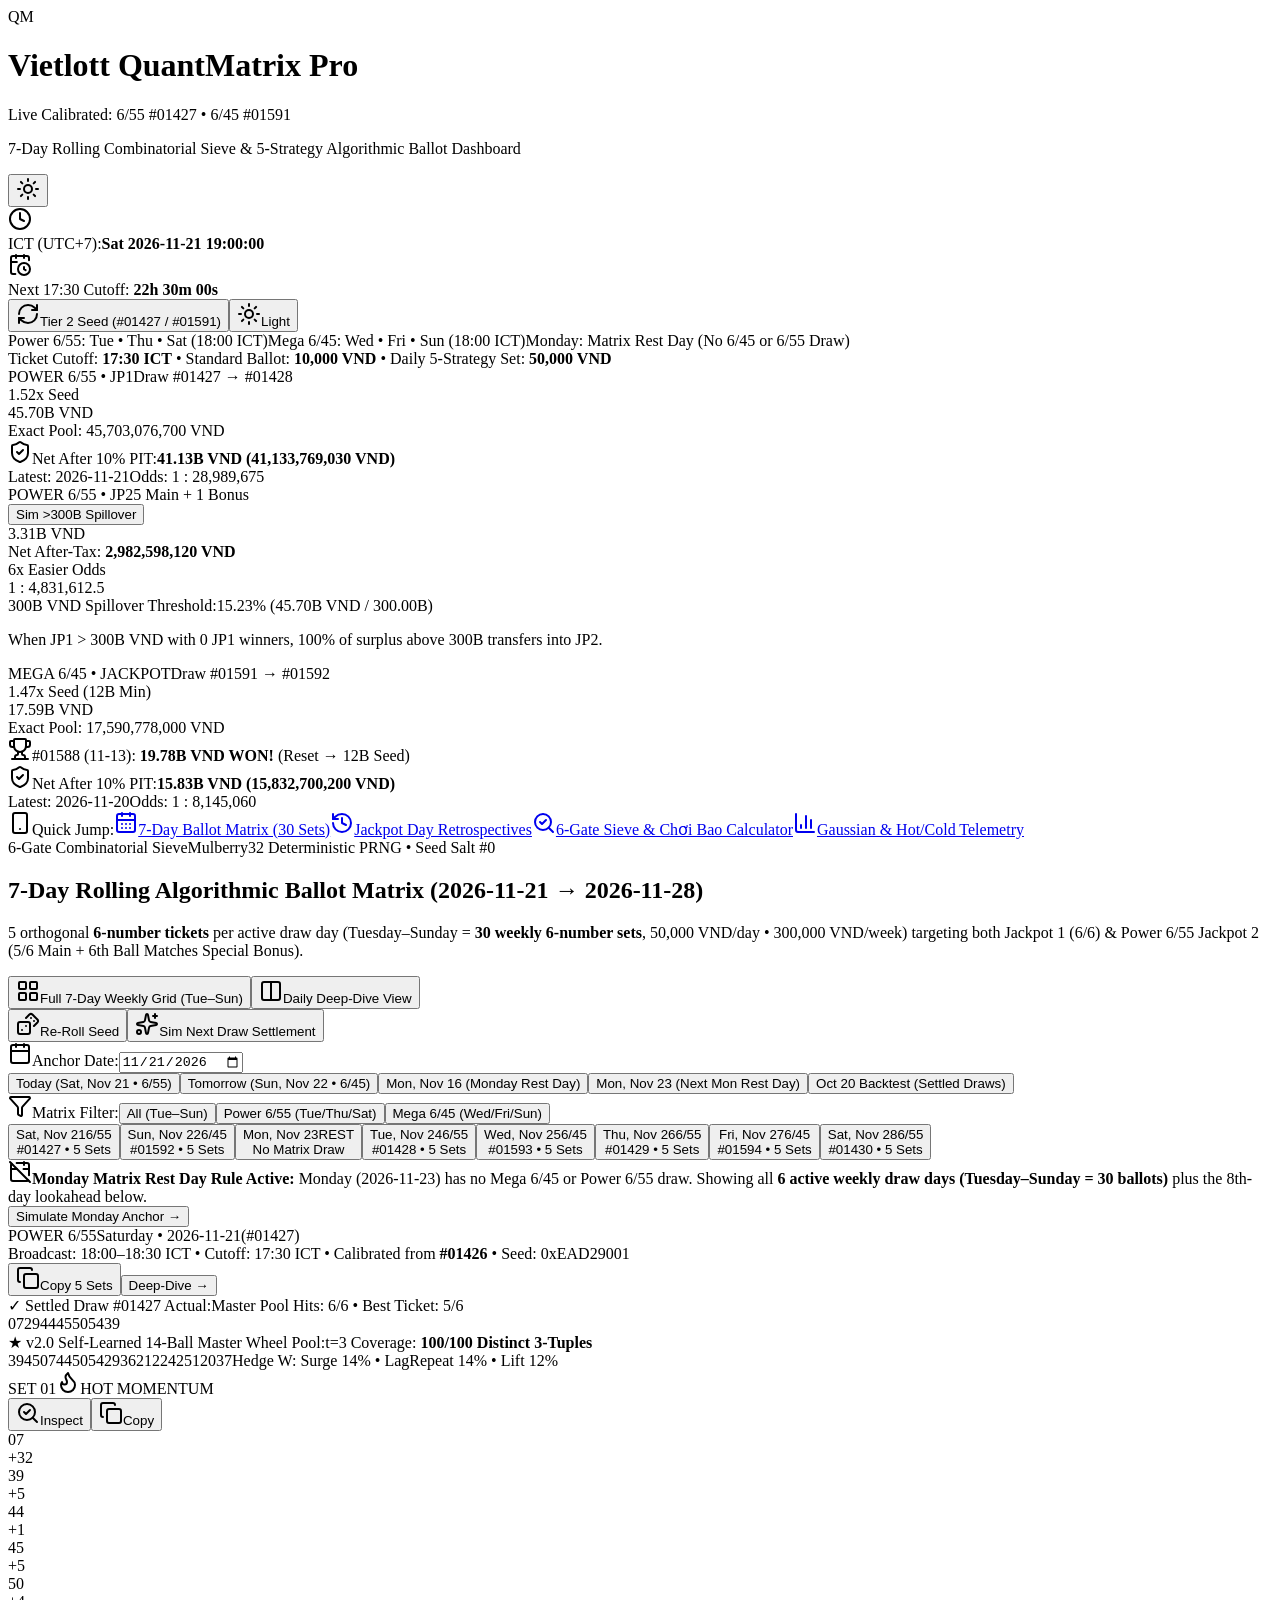
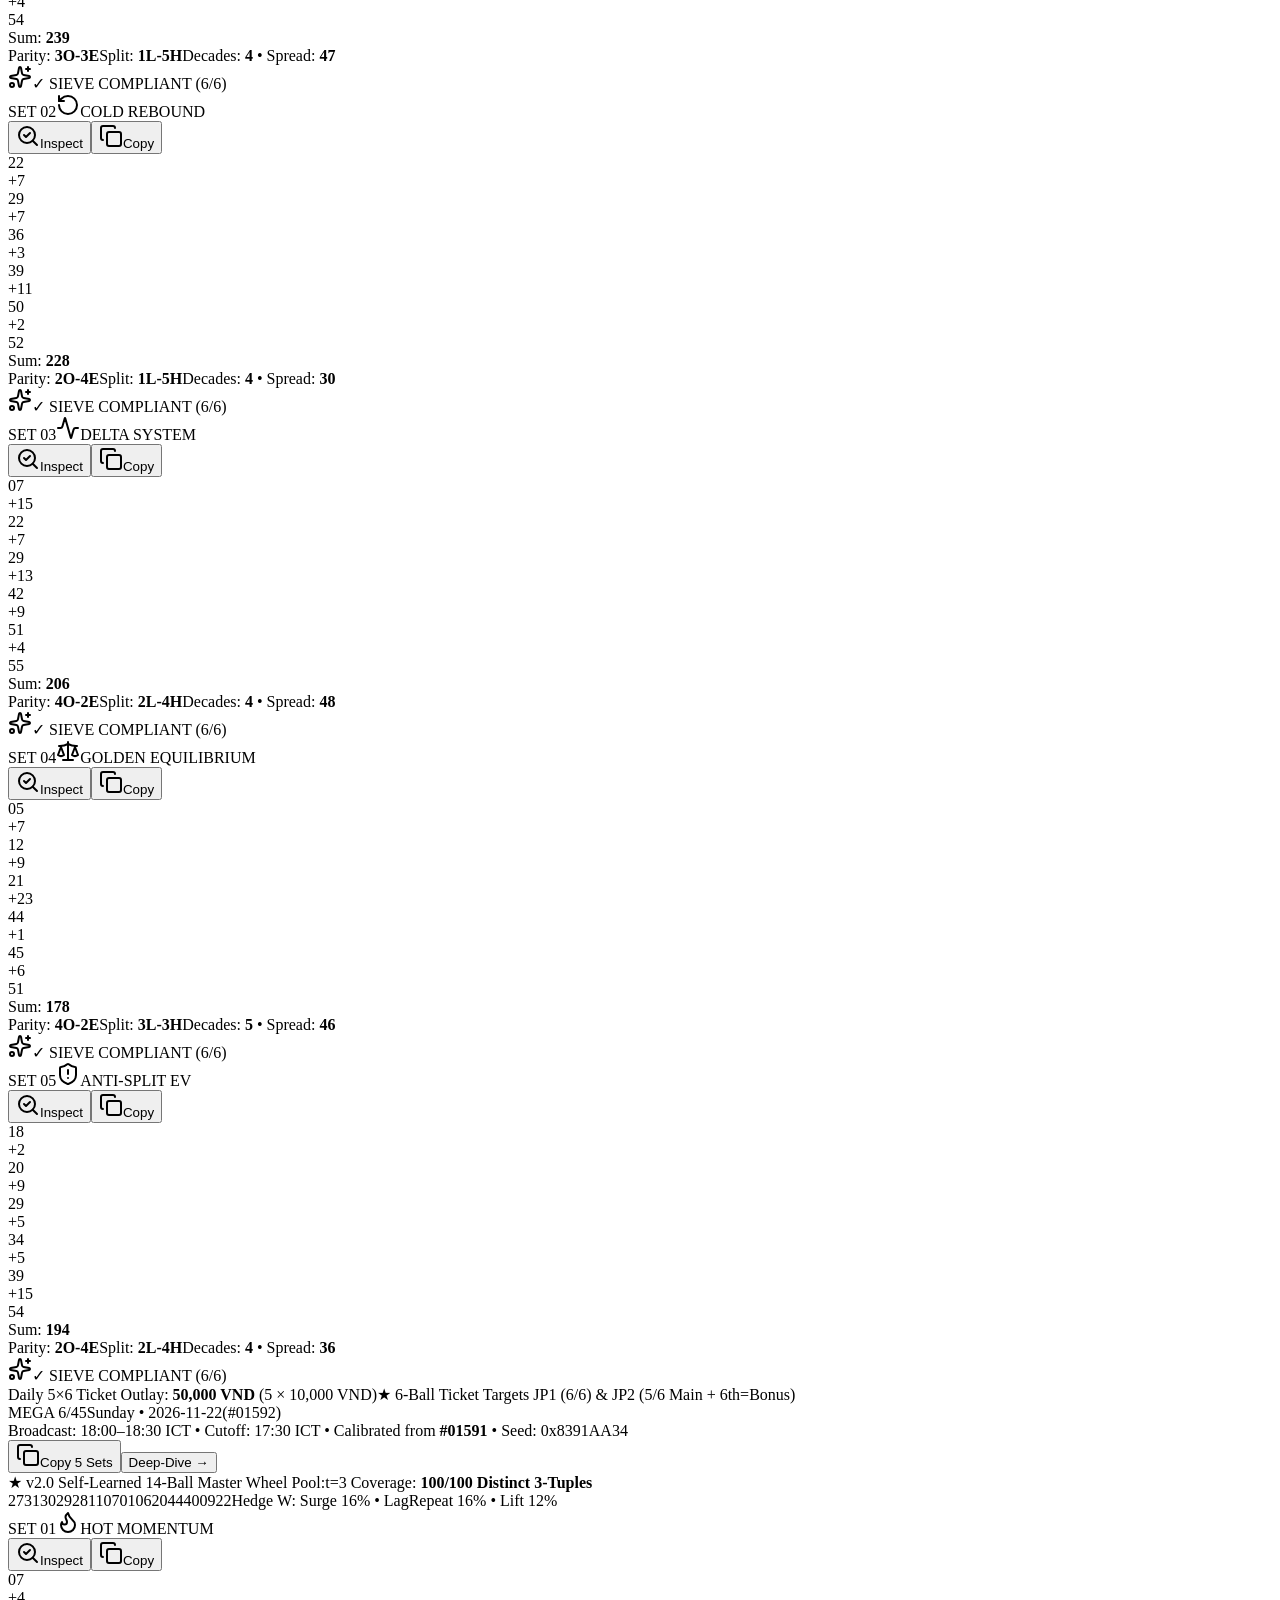
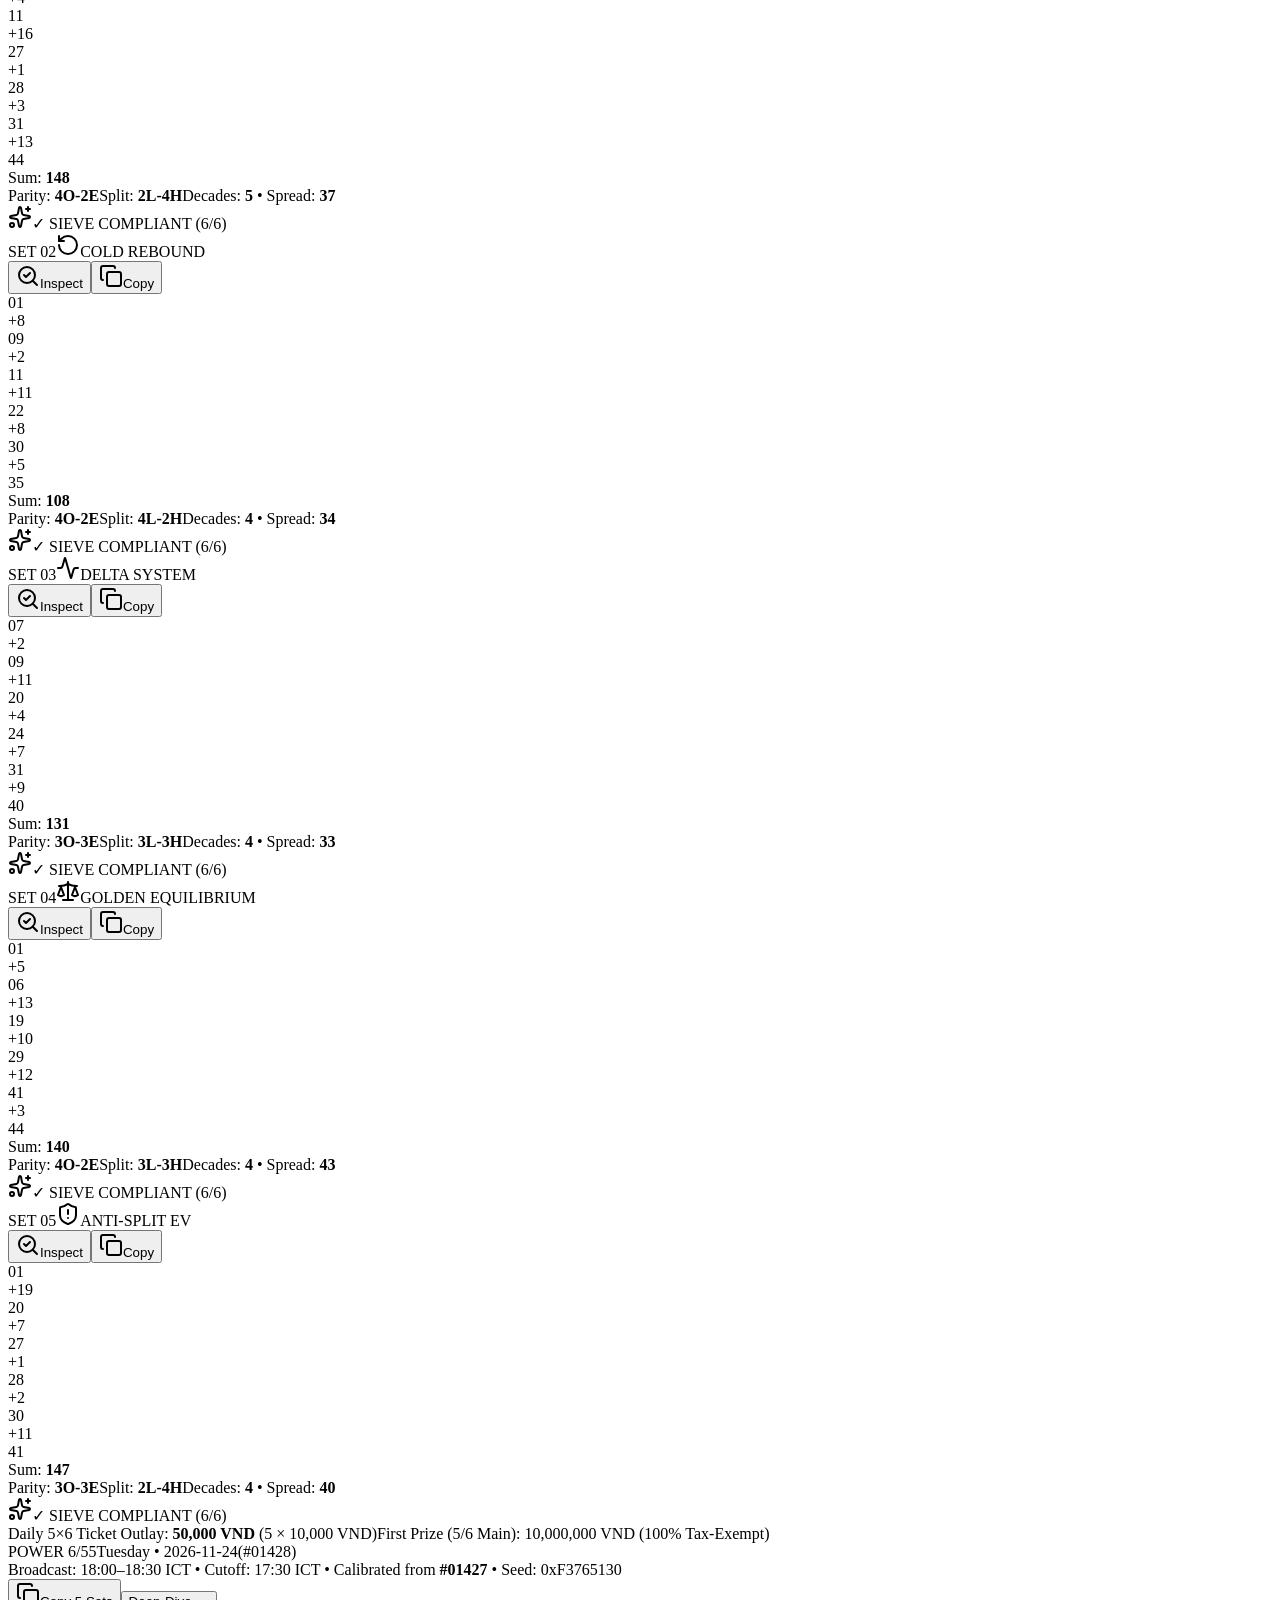
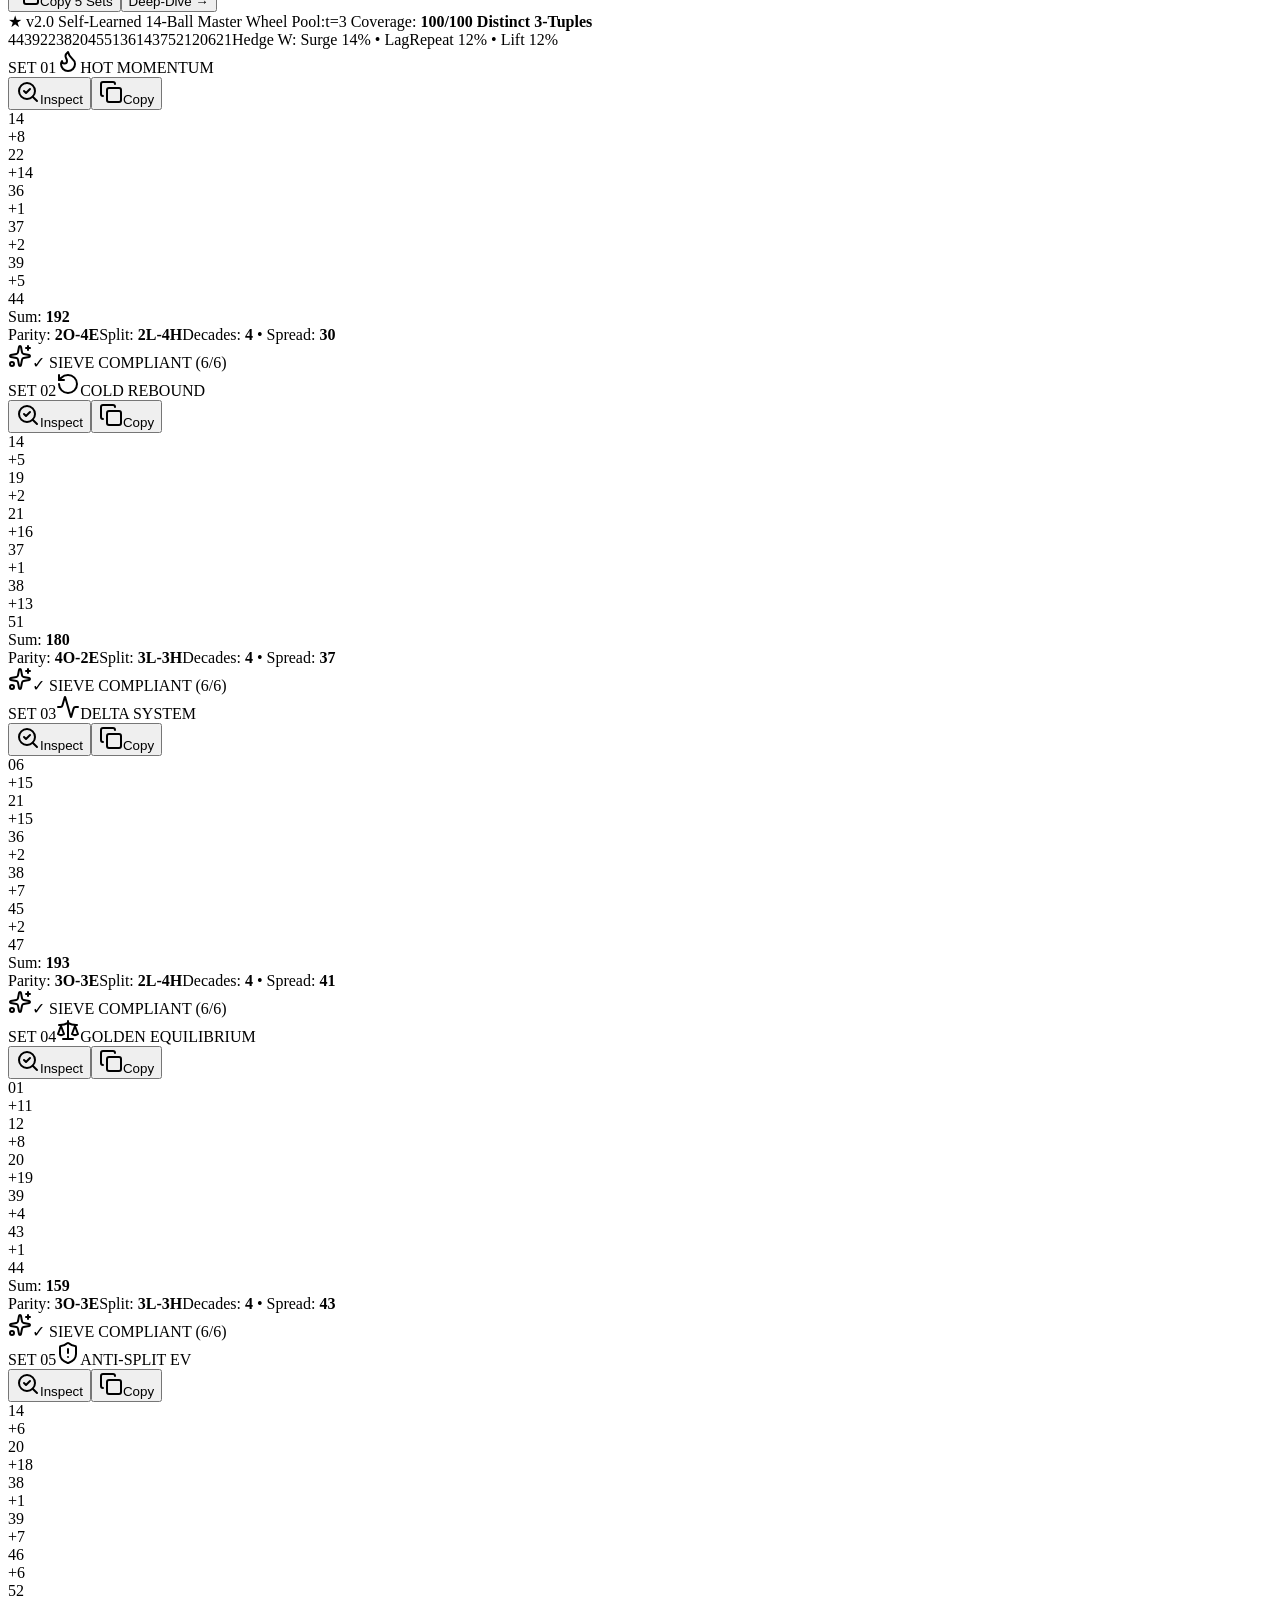
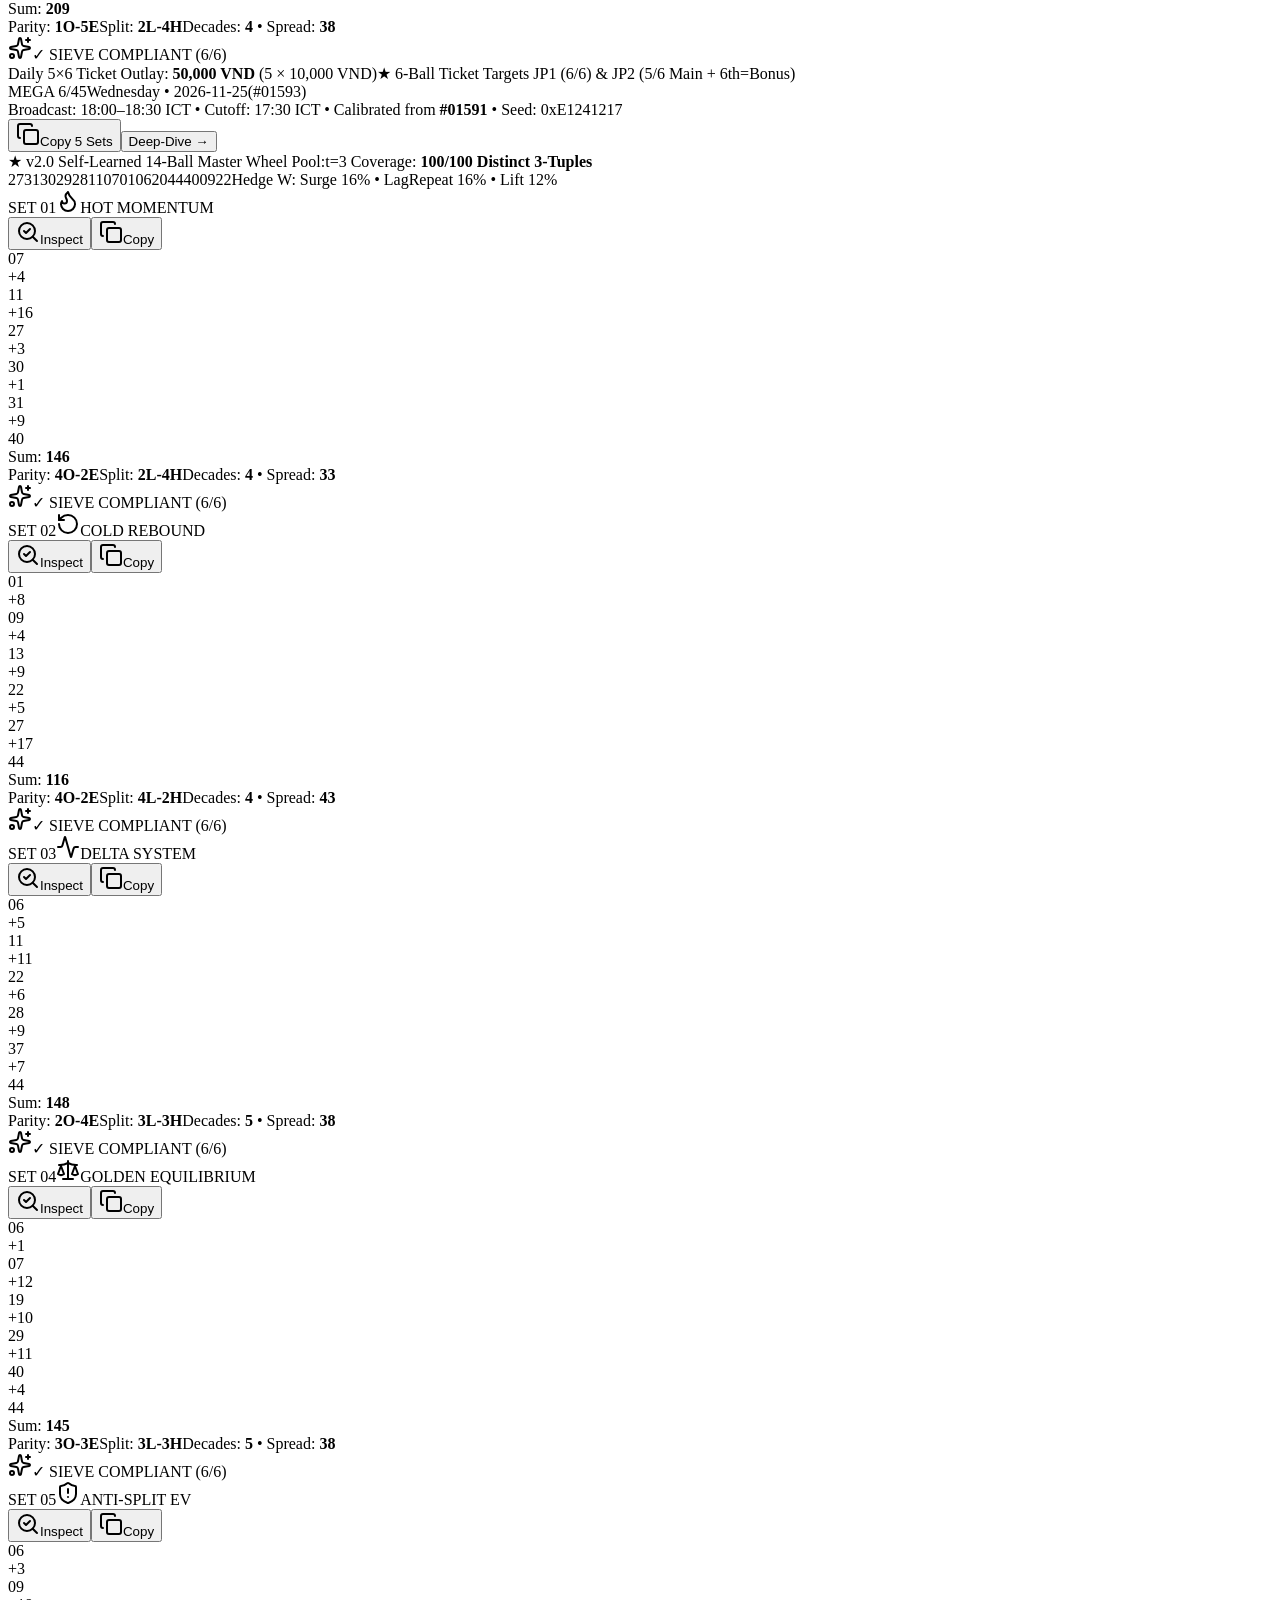
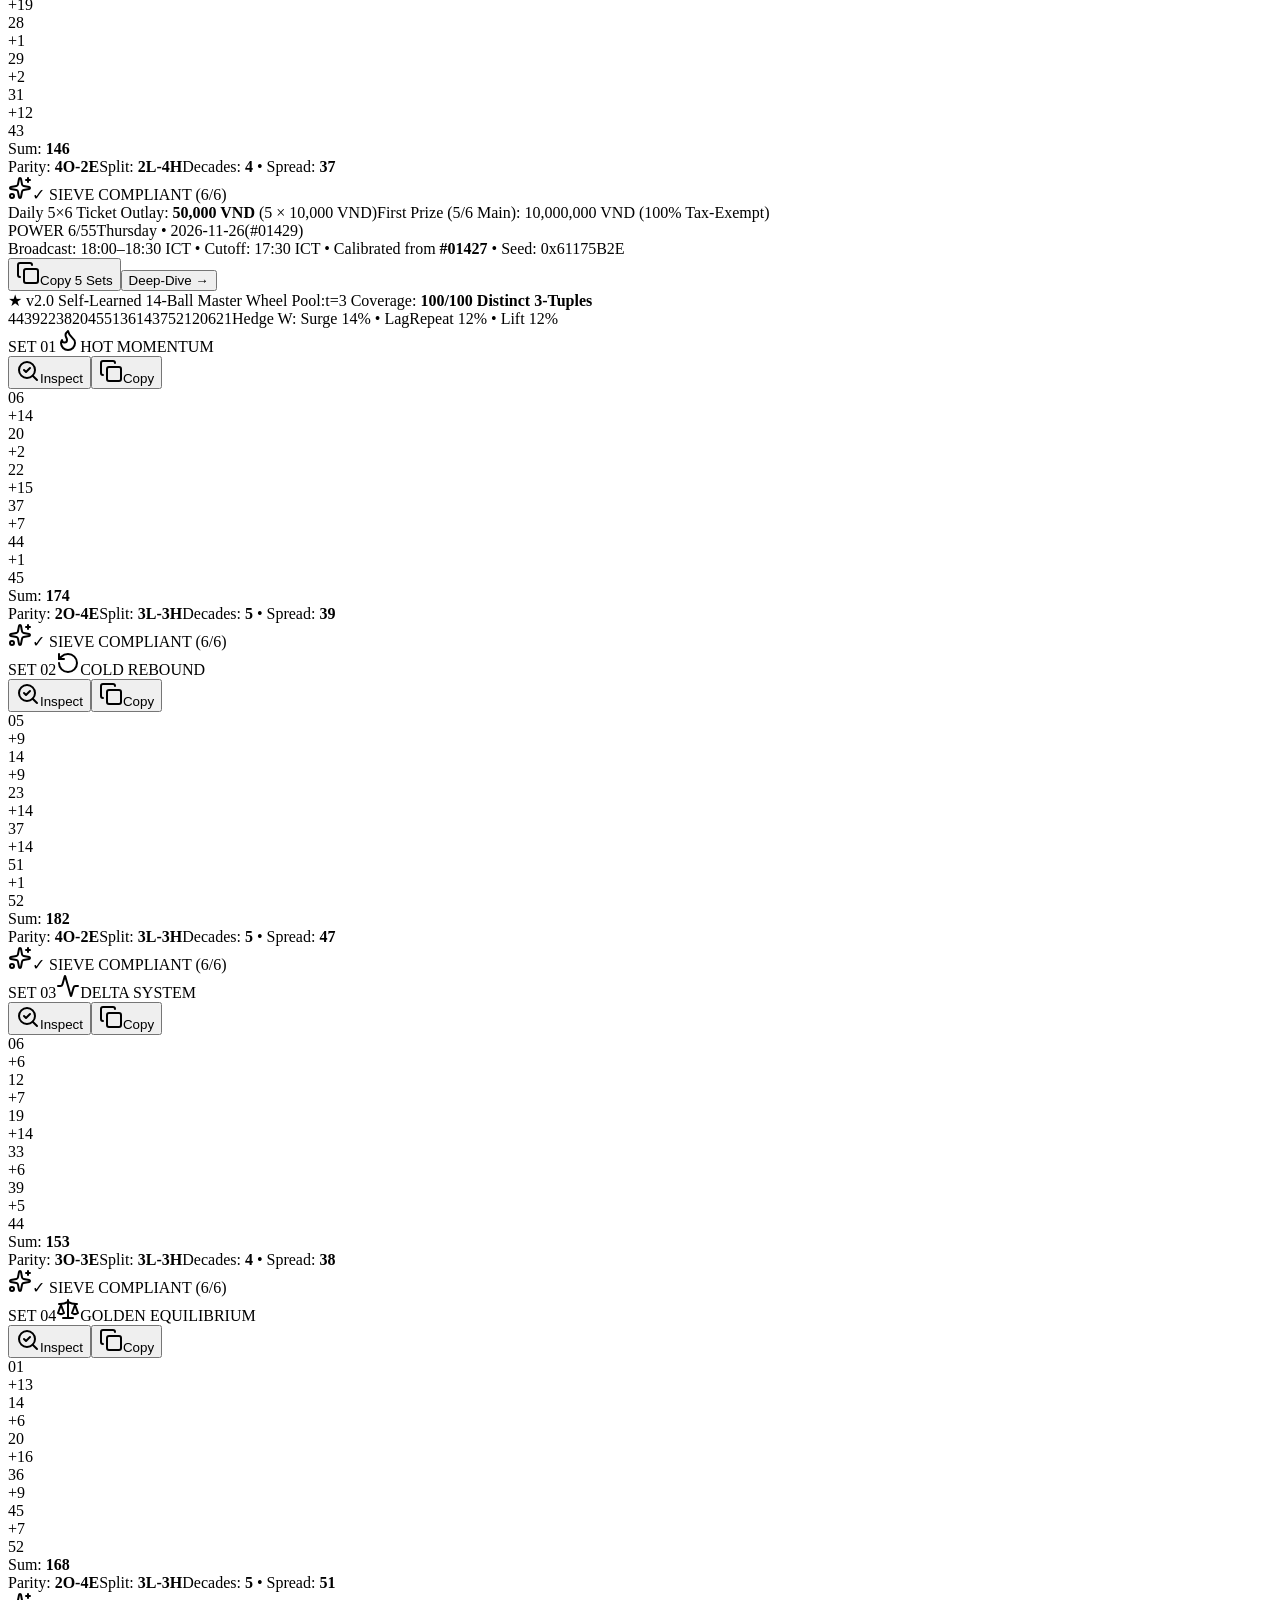
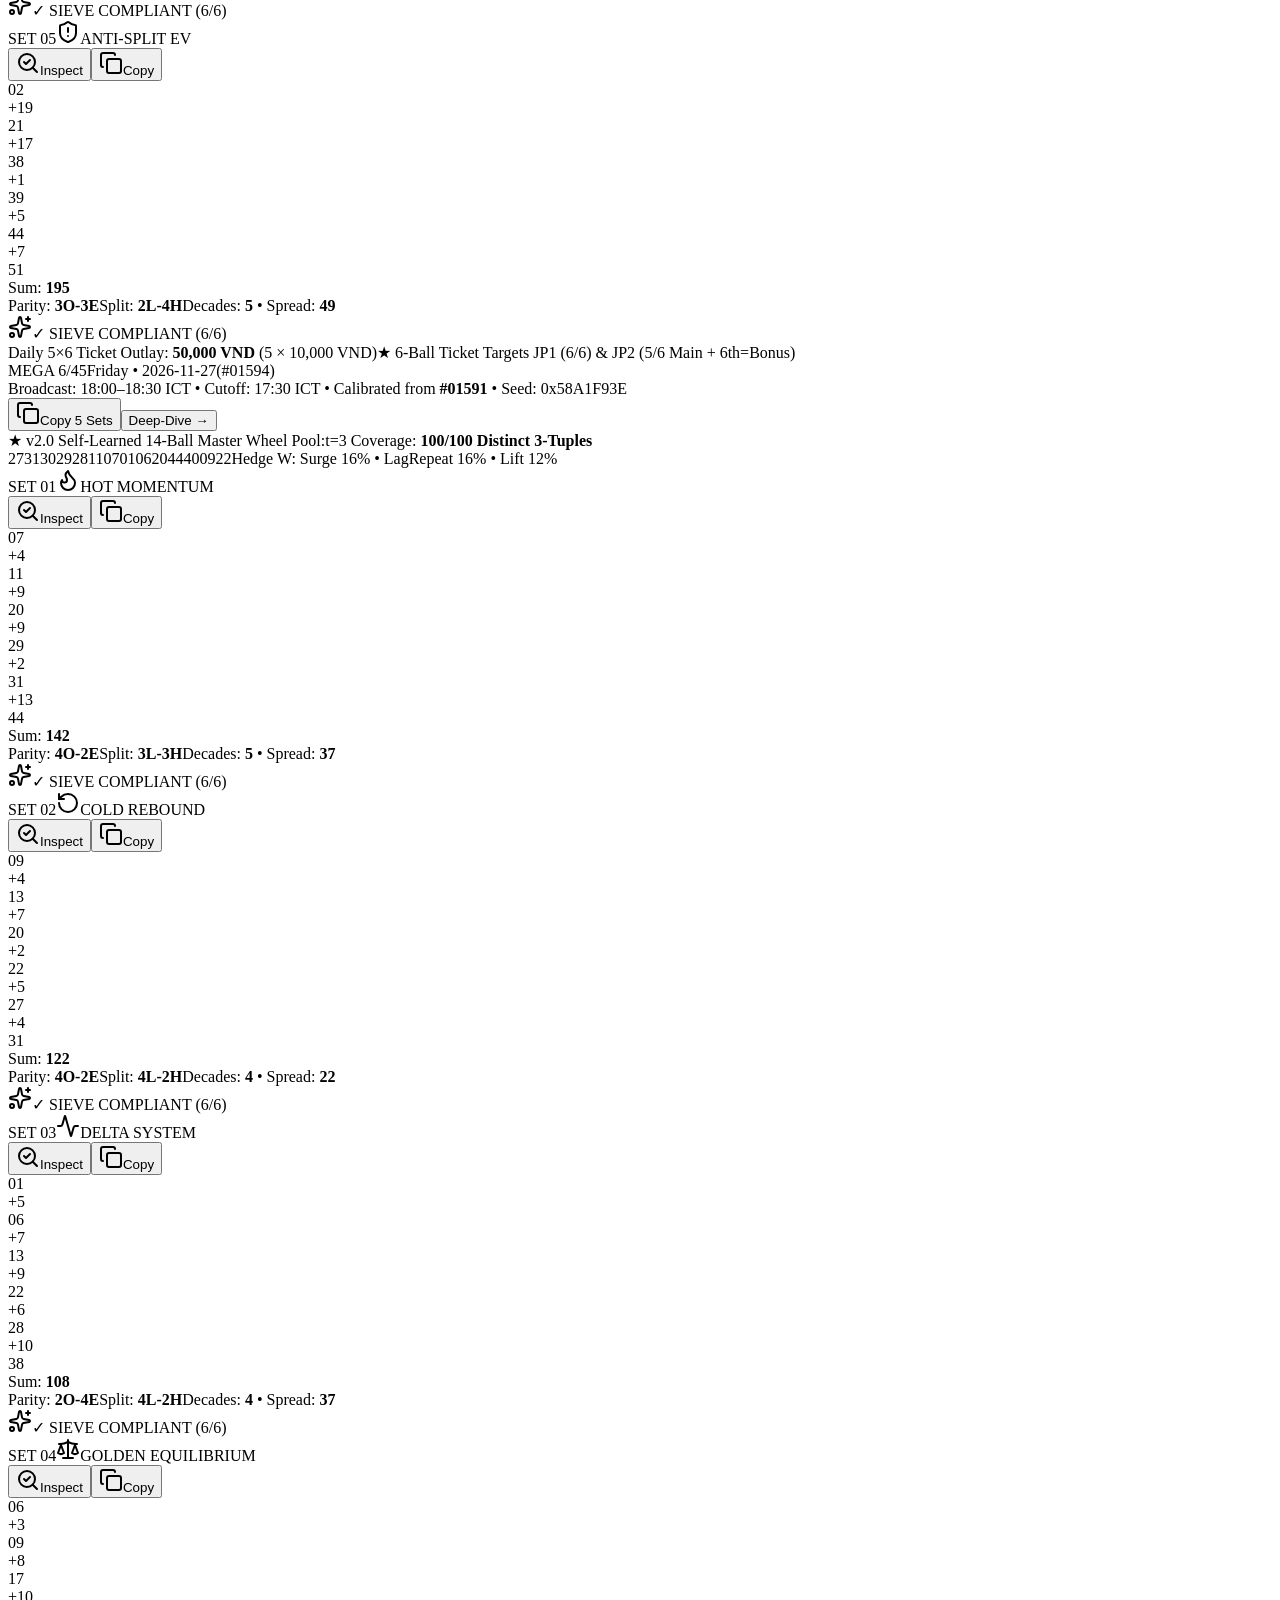
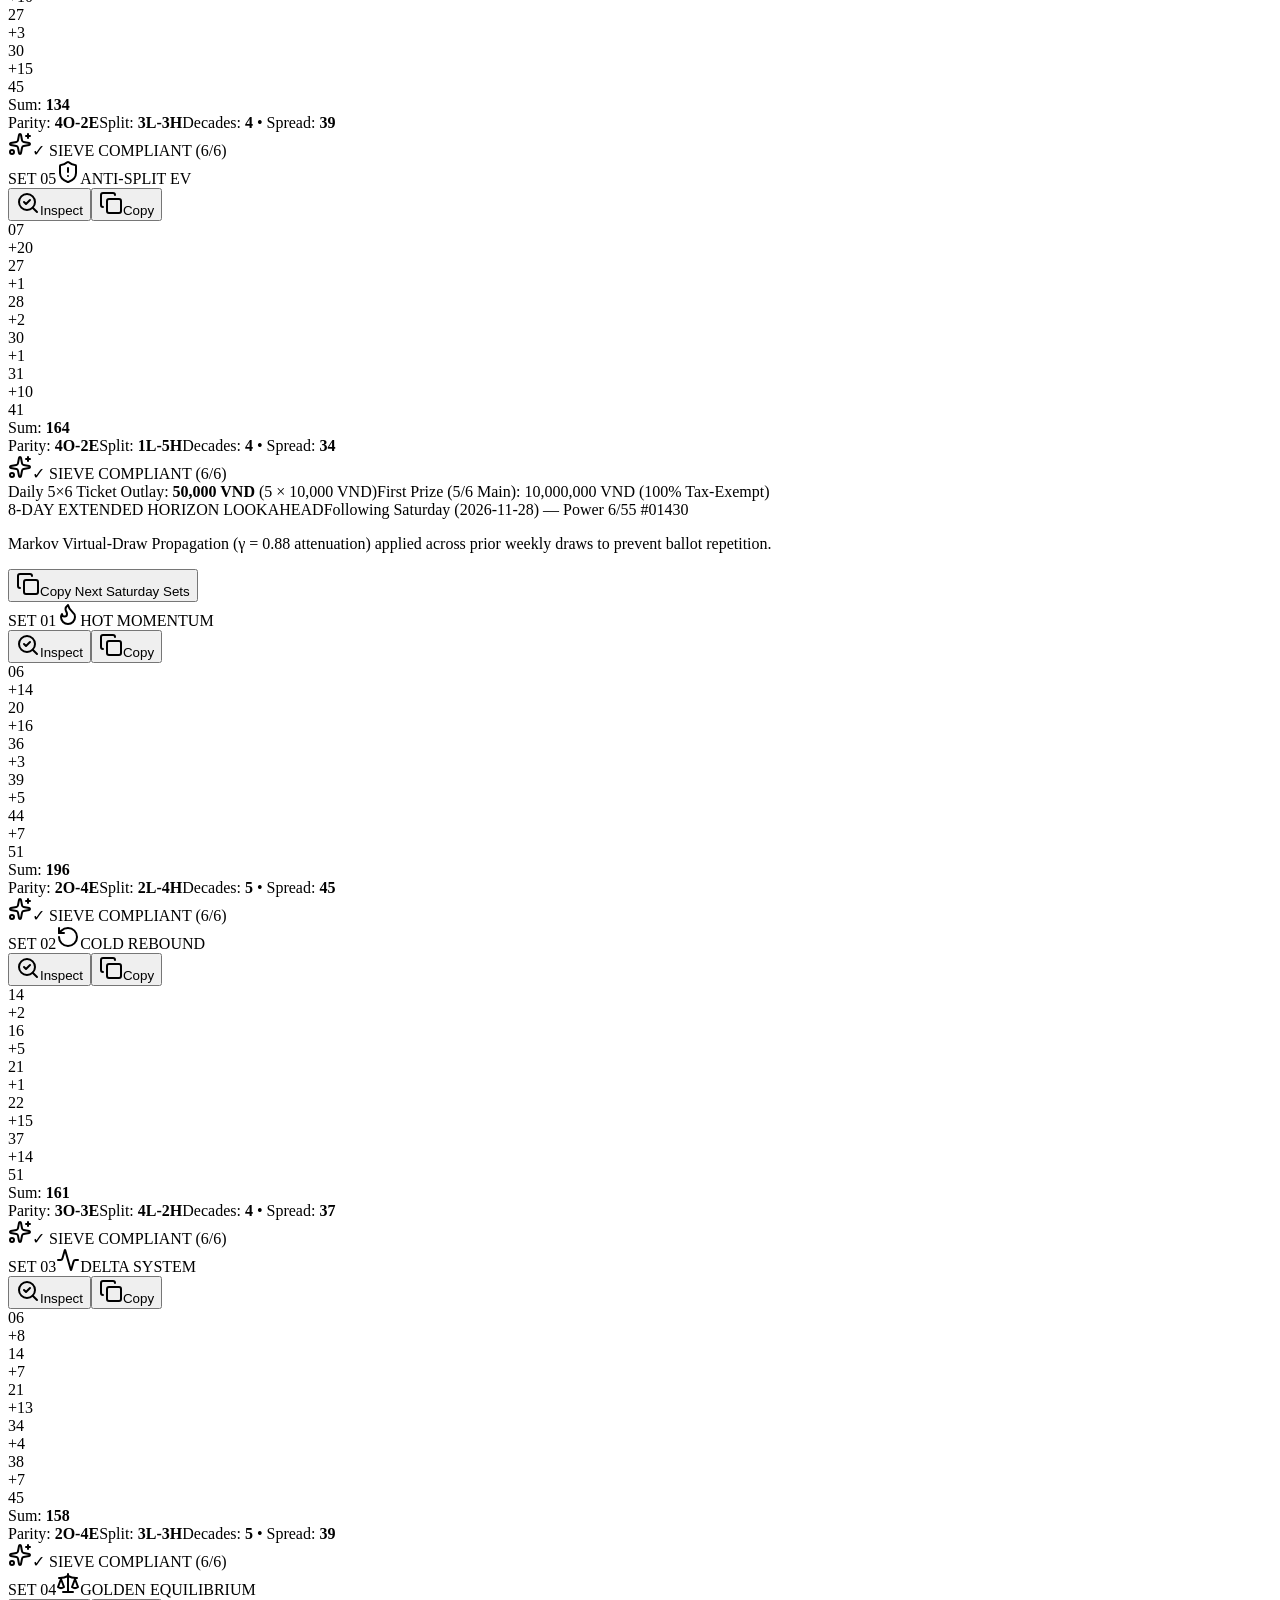
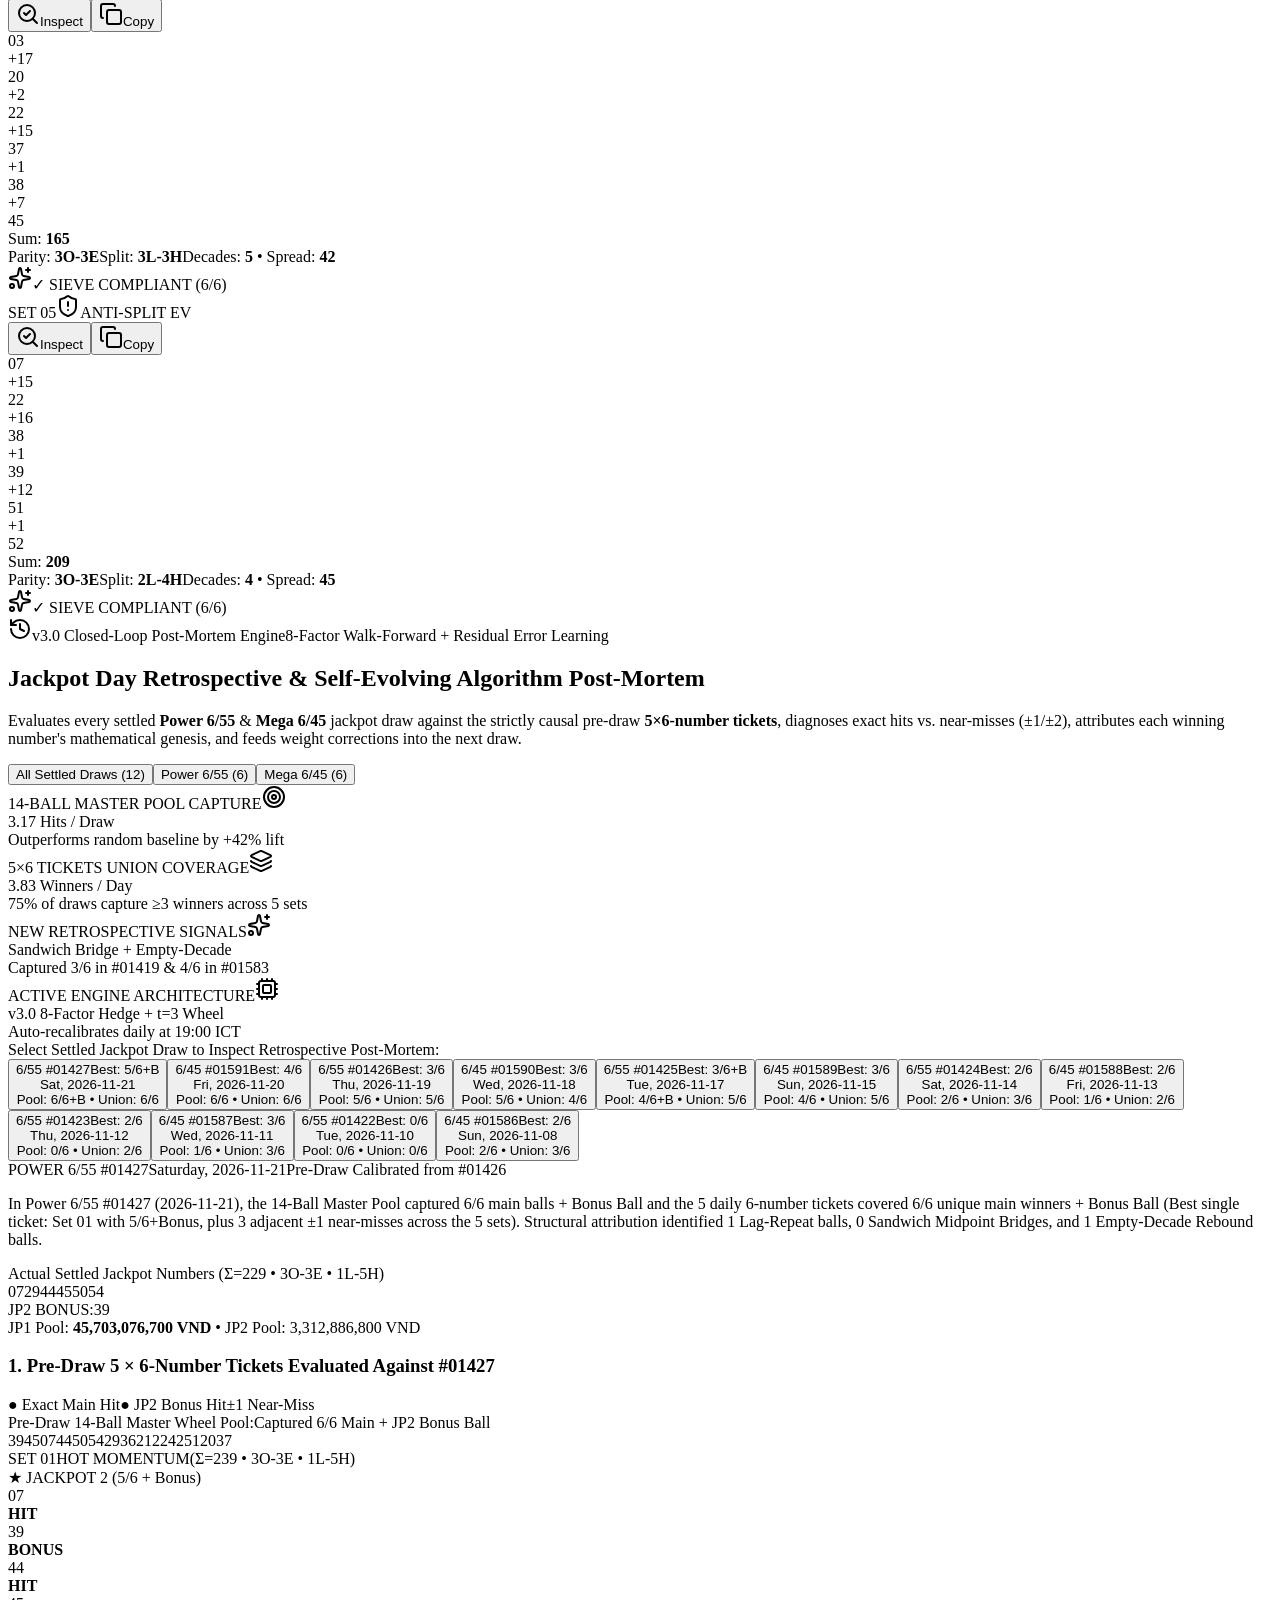
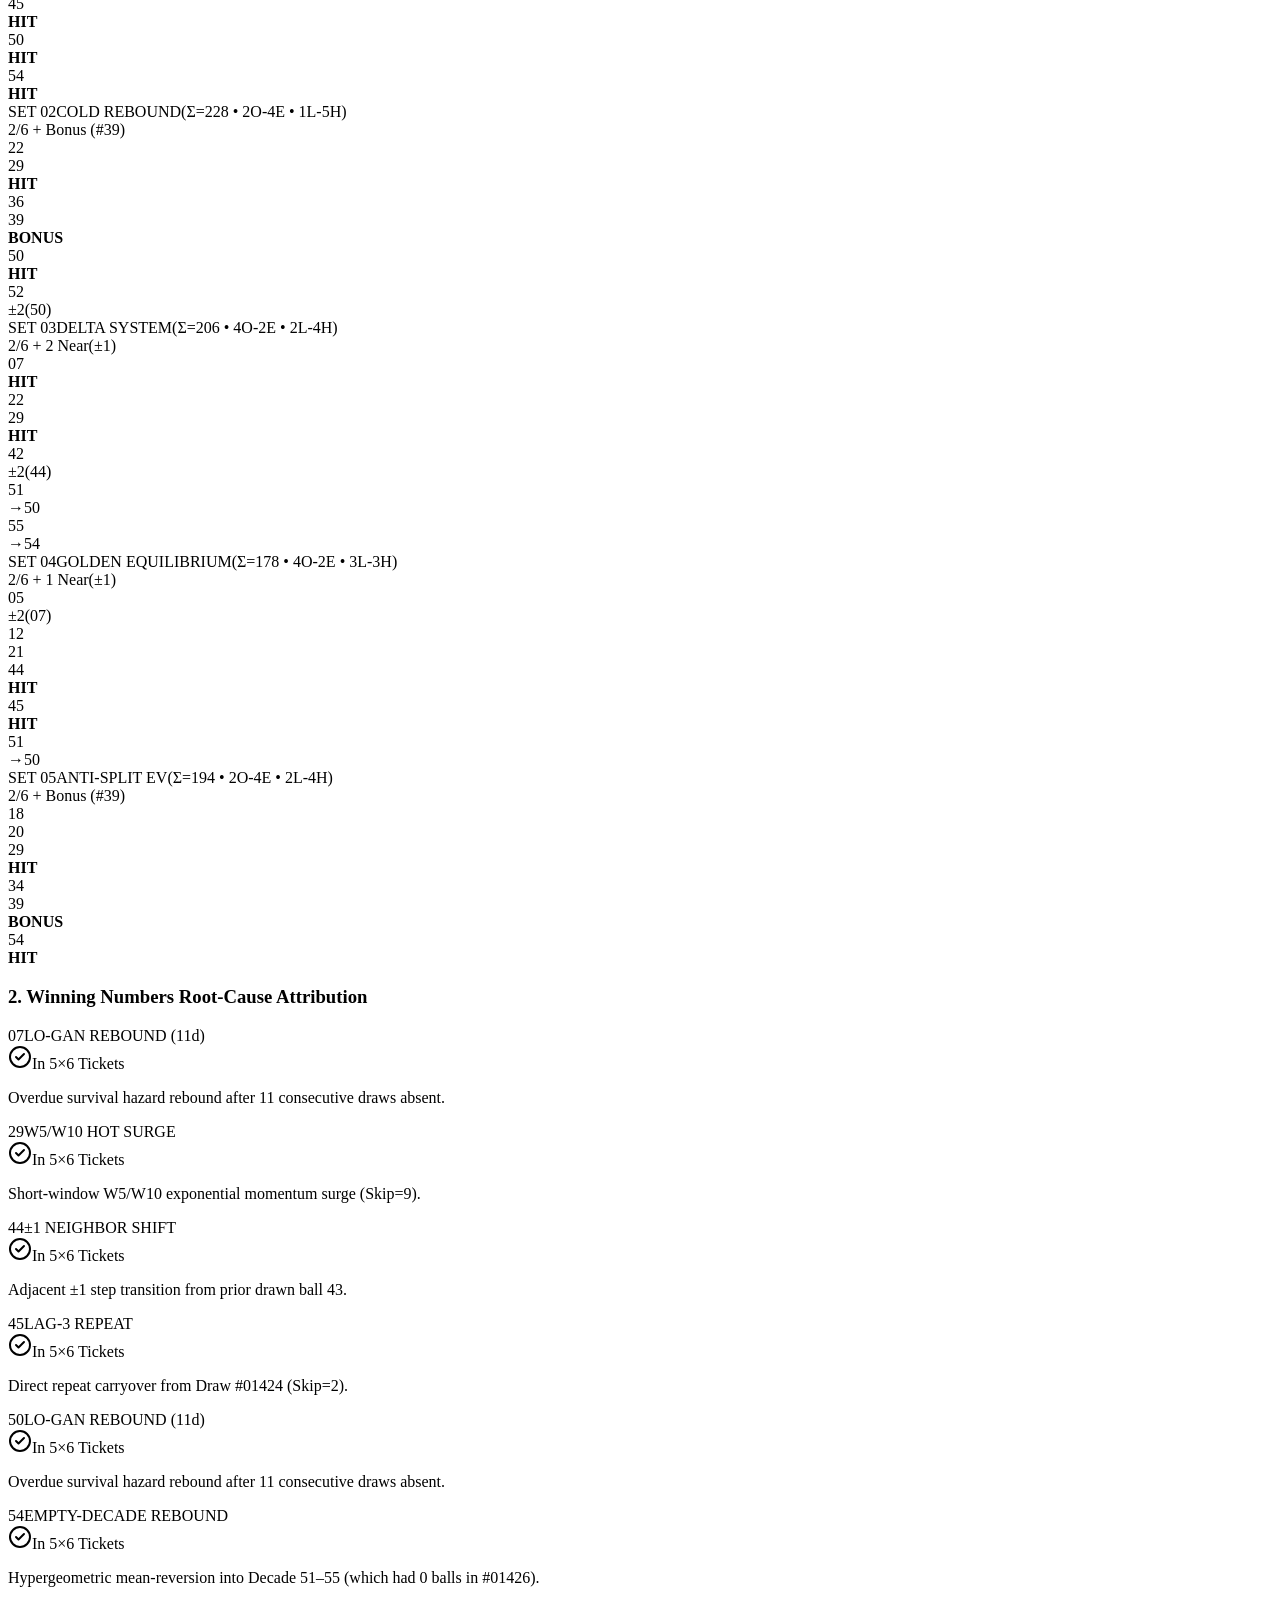
==== commit 6285e6d1: "deploy(argon-evolver): build from master 2026-11-21T12:18:35Z" ====
--- a/index.html
+++ b/index.html
@@ -1 +1 @@
-<!DOCTYPE html><html lang="en" class="T19VSG_variable _8Li5zG_variable dark h-full antialiased"><head><meta charSet="utf-8"/><meta name="viewport" content="width=device-width, initial-scale=1, maximum-scale=5"/><link rel="preload" href="/vietlott-quantmatrix-pro/_next/static/media/797e433ab948586e-s.p.0r6juujl39pe6.woff2" as="font" crossorigin="" type="font/woff2"/><link rel="preload" href="/vietlott-quantmatrix-pro/_next/static/media/caa3a2e1cccd8315-s.p.0wgildi0cnwt9.woff2" as="font" crossorigin="" type="font/woff2"/><link rel="stylesheet" href="/vietlott-quantmatrix-pro/_next/static/chunks/1y30dox1z2uwm.css" data-precedence="next"/><link rel="preload" as="script" fetchPriority="low" href="/vietlott-quantmatrix-pro/_next/static/chunks/3333gs1h_w689.js"/><script src="/vietlott-quantmatrix-pro/_next/static/chunks/06_pcxqqoy72x.js" async=""></script><script src="/vietlott-quantmatrix-pro/_next/static/chunks/2khxl0v1q4i6n.js" async=""></script><script src="/vietlott-quantmatrix-pro/_next/static/chunks/turbopack-3ed3cr25uskzq.js" async=""></script><script src="/vietlott-quantmatrix-pro/_next/static/chunks/0umf92h1sb77c.js" async=""></script><script src="/vietlott-quantmatrix-pro/_next/static/chunks/26isut9j0drd2.js" async=""></script><title>Vietlott QuantMatrix Pro — 7-Day Rolling Combinatorial &amp; Algorithmic Ballot Dashboard</title><meta name="description" content="Quantitative Combinatorial Sieve, 5-Strategy Rolling Ballot Forecast, System Play (Chơi Bao) Calculator, and Empirical Telemetry Dashboard for Vietlott Power 6/55 (Tue/Thu/Sat) and Mega 6/45 (Wed/Fri/Sun)."/><link rel="icon" href="/vietlott-quantmatrix-pro/favicon.ico?favicon.117ezoe8m31dk.ico" sizes="48x48" type="image/x-icon"/><meta name="next-size-adjust" content=""/><script src="/vietlott-quantmatrix-pro/_next/static/chunks/0cz1d0mv5g_q7.js" noModule=""></script></head><body class="min-h-full flex flex-col bg-slate-50 dark:bg-slate-950 text-slate-900 dark:text-slate-100 transition-colors duration-200"><div hidden=""><!--$--><!--/$--></div><div class="min-h-screen flex flex-col bg-slate-50 dark:bg-slate-950 text-slate-900 dark:text-slate-100"><header class="w-full border-b border-slate-200 dark:border-slate-800 bg-white/95 dark:bg-slate-950/95 backdrop-blur-md sticky top-0 z-30"><div class="max-w-7xl mx-auto px-3 sm:px-6 py-3 flex flex-col lg:flex-row lg:items-center lg:justify-between gap-3"><div class="flex items-start sm:items-center justify-between gap-3"><div class="flex items-center gap-3"><div class="w-10 h-10 rounded-xl bg-gradient-to-br from-red-600 via-amber-500 to-indigo-600 flex items-center justify-center text-white font-mono font-black text-lg shadow-md shrink-0">QM</div><div><div class="flex items-center gap-2 flex-wrap"><h1 class="text-base sm:text-xl font-extrabold tracking-tight text-slate-900 dark:text-white">Vietlott QuantMatrix Pro</h1><span class="px-2 py-0.5 text-[10px] font-mono font-bold uppercase tracking-wider rounded-full bg-indigo-500/15 text-indigo-600 dark:text-indigo-400 border border-indigo-500/30">Live Calibrated: 6/55 #<!-- -->01424<!-- --> • 6/45 #<!-- -->01588</span></div><p class="text-xs text-slate-500 dark:text-slate-400">7-Day Rolling Combinatorial Sieve &amp; 5-Strategy Algorithmic Ballot Dashboard</p></div></div><button type="button" data-testid="theme-toggle-mobile" aria-label="Toggle color theme" class="lg:hidden p-2 rounded-xl border border-slate-200 dark:border-slate-800 bg-slate-100 dark:bg-slate-900 text-slate-700 dark:text-slate-200 hover:bg-slate-200 dark:hover:bg-slate-800 transition-colors cursor-pointer"><svg xmlns="http://www.w3.org/2000/svg" width="24" height="24" viewBox="0 0 24 24" fill="none" stroke="currentColor" stroke-width="2" stroke-linecap="round" stroke-linejoin="round" class="lucide lucide-sun w-4 h-4 text-amber-400" aria-hidden="true"><circle cx="12" cy="12" r="4"></circle><path d="M12 2v2"></path><path d="M12 20v2"></path><path d="m4.93 4.93 1.41 1.41"></path><path d="m17.66 17.66 1.41 1.41"></path><path d="M2 12h2"></path><path d="M20 12h2"></path><path d="m6.34 17.66-1.41 1.41"></path><path d="m19.07 4.93-1.41 1.41"></path></svg></button></div><div class="flex items-center flex-wrap gap-2 sm:gap-3"><div data-testid="ict-live-clock" class="flex items-center gap-2 px-3 py-1.5 rounded-xl bg-slate-100 dark:bg-slate-900 border border-slate-200 dark:border-slate-800 text-xs font-mono"><svg xmlns="http://www.w3.org/2000/svg" width="24" height="24" viewBox="0 0 24 24" fill="none" stroke="currentColor" stroke-width="2" stroke-linecap="round" stroke-linejoin="round" class="lucide lucide-clock w-3.5 h-3.5 text-emerald-500 shrink-0 animate-pulse" aria-hidden="true"><circle cx="12" cy="12" r="10"></circle><path d="M12 6v6l4 2"></path></svg><div class="flex items-center gap-1.5"><span class="text-slate-500 dark:text-slate-400">ICT (UTC+7):</span><strong class="text-slate-900 dark:text-white">Wed<!-- --> <!-- -->2026-11-04<!-- --> <!-- -->19:00:00</strong></div></div><div data-testid="draw-cutoff-countdown" class="flex items-center gap-2 px-3 py-1.5 rounded-xl bg-amber-500/10 border border-amber-500/30 text-xs font-mono"><svg xmlns="http://www.w3.org/2000/svg" width="24" height="24" viewBox="0 0 24 24" fill="none" stroke="currentColor" stroke-width="2" stroke-linecap="round" stroke-linejoin="round" class="lucide lucide-calendar-clock w-3.5 h-3.5 text-amber-600 dark:text-amber-400 shrink-0" aria-hidden="true"><path d="M16 14v2.2l1.6 1"></path><path d="M16 2v3"></path><path d="M21 7.338V5a2 2 0 00-2-2H5a2 2 0 00-2 2v14a2 2 0 002 2h2.338"></path><path d="M3 9h5.859"></path><path d="M8 2v3"></path><circle cx="16" cy="16" r="6"></circle></svg><div><span class="text-amber-700 dark:text-amber-300">Next 17:30 Cutoff: <strong>22h 30m 00s</strong></span></div></div><button type="button" title="Click to sync Tier 1 GitHub NDJSON dataset &amp; live Jackpot pools with Tier 2 Empirical Seed fallback" class="inline-flex items-center gap-1.5 px-3 py-1.5 rounded-xl border border-slate-200 dark:border-slate-800 bg-slate-50 dark:bg-slate-900 hover:bg-slate-100 dark:hover:bg-slate-800 text-xs font-medium text-slate-700 dark:text-slate-300 transition-colors cursor-pointer"><svg xmlns="http://www.w3.org/2000/svg" width="24" height="24" viewBox="0 0 24 24" fill="none" stroke="currentColor" stroke-width="2" stroke-linecap="round" stroke-linejoin="round" class="lucide lucide-refresh-cw w-3.5 h-3.5 text-indigo-500" aria-hidden="true"><path d="M3 12a9 9 0 0 1 9-9 9.75 9.75 0 0 1 6.74 2.74L21 8"></path><path d="M21 3v5h-5"></path><path d="M21 12a9 9 0 0 1-9 9 9.75 9.75 0 0 1-6.74-2.74L3 16"></path><path d="M8 16H3v5"></path></svg><span class="font-mono text-[11px]">Tier 2 Seed (#01424 / #01588)</span></button><button type="button" data-testid="theme-toggle" aria-label="Toggle Dark or Light Mode" class="hidden lg:inline-flex items-center gap-1.5 px-3 py-1.5 rounded-xl border border-slate-200 dark:border-slate-800 bg-slate-100 dark:bg-slate-900 text-slate-700 dark:text-slate-200 hover:bg-slate-200 dark:hover:bg-slate-800 text-xs font-medium transition-colors cursor-pointer"><svg xmlns="http://www.w3.org/2000/svg" width="24" height="24" viewBox="0 0 24 24" fill="none" stroke="currentColor" stroke-width="2" stroke-linecap="round" stroke-linejoin="round" class="lucide lucide-sun w-3.5 h-3.5 text-amber-400" aria-hidden="true"><circle cx="12" cy="12" r="4"></circle><path d="M12 2v2"></path><path d="M12 20v2"></path><path d="m4.93 4.93 1.41 1.41"></path><path d="m17.66 17.66 1.41 1.41"></path><path d="M2 12h2"></path><path d="M20 12h2"></path><path d="m6.34 17.66-1.41 1.41"></path><path d="m19.07 4.93-1.41 1.41"></path></svg><span>Light</span></button></div></div><div class="bg-slate-50/90 dark:bg-slate-900/70 border-t border-slate-200/70 dark:border-slate-800/80"><div class="max-w-7xl mx-auto px-3 sm:px-6 py-1.5 flex items-center justify-between flex-wrap gap-2 text-[11px]"><div class="flex items-center flex-wrap gap-2 sm:gap-4"><span class="inline-flex items-center gap-1.5 font-semibold text-red-600 dark:text-red-400"><span class="w-2 h-2 rounded-full bg-red-500"></span>Power 6/55: Tue • Thu • Sat (18:00 ICT)</span><span class="inline-flex items-center gap-1.5 font-semibold text-blue-600 dark:text-blue-400"><span class="w-2 h-2 rounded-full bg-blue-500"></span>Mega 6/45: Wed • Fri • Sun (18:00 ICT)</span><span class="inline-flex items-center gap-1.5 font-medium text-slate-500 dark:text-slate-400"><span class="w-2 h-2 rounded-full bg-slate-400"></span>Monday: Matrix Rest Day (No 6/45 or 6/55 Draw)</span></div><div class="text-slate-500 dark:text-slate-400 font-mono hidden md:block">Ticket Cutoff: <strong>17:30 ICT</strong> • Standard Ballot:<!-- --> <strong>10,000 VND</strong> • Daily 5-Strategy Set:<!-- --> <strong>50,000 VND</strong></div></div></div></header><section aria-label="Executive Jackpot &amp; Tax Telemetry" class="max-w-7xl mx-auto px-3 sm:px-6 pt-4 pb-2"><div class="grid grid-cols-1 md:grid-cols-3 gap-3 sm:gap-4"><div class="relative overflow-hidden rounded-2xl border border-red-500/30 bg-gradient-to-br from-white via-red-50/30 to-orange-50/20 dark:from-slate-900 dark:via-slate-900 dark:to-red-950/30 p-4 shadow-sm"><div class="flex items-center justify-between gap-2 mb-2"><div class="flex items-center gap-2"><span class="px-2.5 py-0.5 text-xs font-mono font-bold rounded-full bg-red-600 text-white">POWER 6/55 • JP1</span><span class="text-xs font-mono text-slate-500 dark:text-slate-400">Draw #<!-- -->01424<!-- --> → #<!-- -->01425</span></div><span class="px-2 py-0.5 text-[11px] font-mono font-bold rounded bg-emerald-500/15 text-emerald-600 dark:text-emerald-400 border border-emerald-500/30">1.25x Seed</span></div><div class="my-1"><div class="text-2xl sm:text-3xl font-black font-mono tracking-tight text-red-600 dark:text-red-400">37.64B VND</div><div class="text-xs font-mono text-slate-500 dark:text-slate-400">Exact Pool: <!-- -->37,641,706,500 VND</div></div><div class="mt-2 px-2.5 py-1 rounded-lg bg-amber-500/10 border border-amber-500/30 text-[11px] font-mono text-amber-700 dark:text-amber-300 flex items-center gap-1.5"><svg xmlns="http://www.w3.org/2000/svg" width="24" height="24" viewBox="0 0 24 24" fill="none" stroke="currentColor" stroke-width="2" stroke-linecap="round" stroke-linejoin="round" class="lucide lucide-trophy w-3.5 h-3.5 text-amber-500 shrink-0" aria-hidden="true"><path d="M10 14.66V17a1 1 0 0 1-1 1 2 2 0 0 0-2 2v2"></path><path d="M14 14.66V17a1 1 0 0 0 1 1 2 2 0 0 1 2 2v2"></path><path d="M17.916 10H19.5A2.5 2.5 0 0 0 22 7.5V5a1 1 0 0 0-1-1h-3"></path><path d="M4 22h16"></path><path d="M6 9a6 6 0 0 0 12 0V3a1 1 0 0 0-1-1H7a1 1 0 0 0-1 1z"></path><path d="M6.084 10H4.5A2.5 2.5 0 0 1 2 7.5V5a1 1 0 0 1 1-1h3"></path></svg><span>#<!-- -->01421<!-- --> (<!-- -->11-07<!-- -->):<!-- --> <strong>45.27B VND<!-- --> WON!</strong> <!-- -->(Reset → 30B Seed)</span></div><div class="mt-2.5 pt-2 border-t border-slate-200/80 dark:border-slate-800 flex items-center justify-between text-xs"><span class="text-slate-600 dark:text-slate-400 flex items-center gap-1"><svg xmlns="http://www.w3.org/2000/svg" width="24" height="24" viewBox="0 0 24 24" fill="none" stroke="currentColor" stroke-width="2" stroke-linecap="round" stroke-linejoin="round" class="lucide lucide-shield-check w-3.5 h-3.5 text-emerald-500" aria-hidden="true"><path d="M20 13c0 5-3.5 7.5-7.66 8.95a1 1 0 0 1-.67-.01C7.5 20.5 4 18 4 13V6a1 1 0 0 1 1-1c2 0 4.5-1.2 6.24-2.72a1.17 1.17 0 0 1 1.52 0C14.51 3.81 17 5 19 5a1 1 0 0 1 1 1z"></path><path d="m9 12 2 2 4-4"></path></svg>Net After 10% PIT:</span><strong class="font-mono text-emerald-700 dark:text-emerald-400">33.88B VND<!-- --> (<!-- -->33,878,535,850 VND<!-- -->)</strong></div><div class="mt-2 flex items-center justify-between text-[11px] text-slate-500 dark:text-slate-400 font-mono"><span>Latest: <!-- -->2026-11-14</span><span>Odds: 1 : 28,989,675</span></div></div><div class="relative overflow-hidden rounded-2xl border border-amber-500/30 bg-gradient-to-br from-white via-amber-50/30 to-yellow-50/20 dark:from-slate-900 dark:via-slate-900 dark:to-amber-950/25 p-4 shadow-sm"><div class="flex items-center justify-between gap-2 mb-2"><div class="flex items-center gap-2"><span class="px-2.5 py-0.5 text-xs font-mono font-bold rounded-full bg-amber-500 text-slate-950">POWER 6/55 • JP2</span><span class="text-[11px] font-mono font-semibold text-amber-700 dark:text-amber-300">5 Main + 1 Bonus</span></div><button type="button" class="px-2 py-0.5 text-[10px] font-mono font-semibold rounded border border-amber-500/40 bg-amber-500/10 text-amber-700 dark:text-amber-300 hover:bg-amber-500/20 transition-colors cursor-pointer">Sim &gt;300B Spillover</button></div><div class="my-1 flex items-baseline justify-between gap-2"><div><div class="text-2xl sm:text-3xl font-black font-mono tracking-tight text-amber-600 dark:text-amber-400">3.28B VND</div><div class="text-xs font-mono text-slate-500 dark:text-slate-400">Net After-Tax: <strong>2,953,607,725 VND</strong></div></div><div class="text-right"><span class="inline-block px-2 py-0.5 rounded bg-amber-500/15 text-amber-700 dark:text-amber-300 font-mono text-[11px] font-bold">6x Easier Odds</span><div class="text-[10px] font-mono text-slate-500 dark:text-slate-400 mt-0.5">1 : 4,831,612.5</div></div></div><div class="mt-2.5 pt-2 border-t border-slate-200/80 dark:border-slate-800"><div class="flex items-center justify-between text-[11px] font-mono mb-1"><span class="text-slate-600 dark:text-slate-300 font-semibold">300B VND Spillover Threshold:</span><span class="text-amber-600 dark:text-amber-400 font-bold">12.55<!-- -->% (<!-- -->37.64B VND<!-- --> / 300.00B)</span></div><div class="w-full h-2 rounded-full bg-slate-200 dark:bg-slate-800 overflow-hidden"><div class="h-full rounded-full transition-all duration-300 bg-gradient-to-r from-amber-500 to-red-500" style="width:12.55%"></div></div><p class="text-[10px] text-slate-500 dark:text-slate-400 mt-1">When JP1 &gt; 300B VND with 0 JP1 winners, 100% of surplus above 300B transfers into JP2.</p></div></div><div class="relative overflow-hidden rounded-2xl border border-blue-500/30 bg-gradient-to-br from-white via-blue-50/30 to-indigo-50/20 dark:from-slate-900 dark:via-slate-900 dark:to-blue-950/30 p-4 shadow-sm"><div class="flex items-center justify-between gap-2 mb-2"><div class="flex items-center gap-2"><span class="px-2.5 py-0.5 text-xs font-mono font-bold rounded-full bg-blue-600 text-white">MEGA 6/45 • JACKPOT</span><span class="text-xs font-mono text-slate-500 dark:text-slate-400">Draw #<!-- -->01588<!-- --> → #<!-- -->01589</span></div><span class="px-2 py-0.5 text-[11px] font-mono font-bold rounded bg-blue-500/15 text-blue-600 dark:text-blue-400 border border-blue-500/30">1<!-- -->x Seed (12B Min)</span></div><div class="my-1"><div class="text-2xl sm:text-3xl font-black font-mono tracking-tight text-blue-600 dark:text-blue-400">12.00B VND</div><div class="text-xs font-mono text-slate-500 dark:text-slate-400">Exact Pool: <!-- -->12,000,000,000 VND</div></div><div class="mt-2 px-2.5 py-1 rounded-lg bg-blue-500/10 border border-blue-500/30 text-[11px] font-mono text-blue-700 dark:text-blue-300 flex items-center gap-1.5"><svg xmlns="http://www.w3.org/2000/svg" width="24" height="24" viewBox="0 0 24 24" fill="none" stroke="currentColor" stroke-width="2" stroke-linecap="round" stroke-linejoin="round" class="lucide lucide-trophy w-3.5 h-3.5 text-amber-500 shrink-0" aria-hidden="true"><path d="M10 14.66V17a1 1 0 0 1-1 1 2 2 0 0 0-2 2v2"></path><path d="M14 14.66V17a1 1 0 0 0 1 1 2 2 0 0 1 2 2v2"></path><path d="M17.916 10H19.5A2.5 2.5 0 0 0 22 7.5V5a1 1 0 0 0-1-1h-3"></path><path d="M4 22h16"></path><path d="M6 9a6 6 0 0 0 12 0V3a1 1 0 0 0-1-1H7a1 1 0 0 0-1 1z"></path><path d="M6.084 10H4.5A2.5 2.5 0 0 1 2 7.5V5a1 1 0 0 1 1-1h3"></path></svg><span>#<!-- -->01588<!-- --> (<!-- -->11-13<!-- -->):<!-- --> <strong>19.78B VND<!-- --> WON!</strong> <!-- -->(Reset → 12B Seed)</span></div><div class="mt-2.5 pt-2 border-t border-slate-200/80 dark:border-slate-800 flex items-center justify-between text-xs"><span class="text-slate-600 dark:text-slate-400 flex items-center gap-1"><svg xmlns="http://www.w3.org/2000/svg" width="24" height="24" viewBox="0 0 24 24" fill="none" stroke="currentColor" stroke-width="2" stroke-linecap="round" stroke-linejoin="round" class="lucide lucide-shield-check w-3.5 h-3.5 text-emerald-500" aria-hidden="true"><path d="M20 13c0 5-3.5 7.5-7.66 8.95a1 1 0 0 1-.67-.01C7.5 20.5 4 18 4 13V6a1 1 0 0 1 1-1c2 0 4.5-1.2 6.24-2.72a1.17 1.17 0 0 1 1.52 0C14.51 3.81 17 5 19 5a1 1 0 0 1 1 1z"></path><path d="m9 12 2 2 4-4"></path></svg>Net After 10% PIT:</span><strong class="font-mono text-emerald-700 dark:text-emerald-400">10.80B VND<!-- --> (<!-- -->10,801,000,000 VND<!-- -->)</strong></div><div class="mt-2 flex items-center justify-between text-[11px] text-slate-500 dark:text-slate-400 font-mono"><span>Latest: <!-- -->2026-11-13</span><span>Odds: 1 : 8,145,060</span></div></div></div></section><nav aria-label="Dashboard Section Navigation" class="max-w-7xl mx-auto w-full px-3 sm:px-6 pt-2"><div class="flex items-center gap-2 overflow-x-auto py-1.5 px-3 rounded-xl bg-white dark:bg-slate-900 border border-slate-200 dark:border-slate-800 text-xs font-semibold"><span class="inline-flex items-center gap-1 text-indigo-600 dark:text-indigo-400 shrink-0 mr-1"><svg xmlns="http://www.w3.org/2000/svg" width="24" height="24" viewBox="0 0 24 24" fill="none" stroke="currentColor" stroke-width="2" stroke-linecap="round" stroke-linejoin="round" class="lucide lucide-smartphone w-3.5 h-3.5" aria-hidden="true"><rect width="14" height="20" x="5" y="2" rx="2" ry="2"></rect><path d="M12 18h.01"></path></svg><span>Quick Jump:</span></span><a href="#rolling-matrix-section" class="inline-flex items-center gap-1 px-2.5 py-1 rounded-lg bg-slate-100 dark:bg-slate-800 hover:bg-indigo-500/15 hover:text-indigo-600 dark:hover:text-indigo-400 shrink-0 transition-colors"><svg xmlns="http://www.w3.org/2000/svg" width="24" height="24" viewBox="0 0 24 24" fill="none" stroke="currentColor" stroke-width="2" stroke-linecap="round" stroke-linejoin="round" class="lucide lucide-calendar-days w-3.5 h-3.5" aria-hidden="true"><path d="M8 2v3"></path><path d="M16 2v3"></path><rect x="3" y="3" width="18" height="18" rx="2"></rect><path d="M3 9h18"></path><path d="M8 13h.01"></path><path d="M12 13h.01"></path><path d="M16 13h.01"></path><path d="M8 17h.01"></path><path d="M12 17h.01"></path><path d="M16 17h.01"></path></svg><span>7-Day Ballot Matrix (30 Sets)</span></a><a href="#section-retrospective-postmortem" class="inline-flex items-center gap-1 px-2.5 py-1 rounded-lg bg-indigo-500/10 text-indigo-700 dark:text-indigo-300 border border-indigo-500/25 hover:bg-indigo-500/20 shrink-0 transition-colors"><svg xmlns="http://www.w3.org/2000/svg" width="24" height="24" viewBox="0 0 24 24" fill="none" stroke="currentColor" stroke-width="2" stroke-linecap="round" stroke-linejoin="round" class="lucide lucide-rotate-ccw-clock lucide-history w-3.5 h-3.5" aria-hidden="true"><path d="M3 12a9 9 0 1 0 9-9 9.75 9.75 0 0 0-6.74 2.74L3 8"></path><path d="M3 3v5h5"></path><path d="M12 7v5l4 2"></path></svg><span>Jackpot Day Retrospectives</span></a><a href="#sieve-inspector-section" class="inline-flex items-center gap-1 px-2.5 py-1 rounded-lg bg-slate-100 dark:bg-slate-800 hover:bg-indigo-500/15 hover:text-indigo-600 dark:hover:text-indigo-400 shrink-0 transition-colors"><svg xmlns="http://www.w3.org/2000/svg" width="24" height="24" viewBox="0 0 24 24" fill="none" stroke="currentColor" stroke-width="2" stroke-linecap="round" stroke-linejoin="round" class="lucide lucide-search-check w-3.5 h-3.5" aria-hidden="true"><path d="m8 11 2 2 4-4"></path><circle cx="11" cy="11" r="8"></circle><path d="m21 21-4.3-4.3"></path></svg><span>6-Gate Sieve &amp; Chơi Bao Calculator</span></a><a href="#telemetry-charts-section" class="inline-flex items-center gap-1 px-2.5 py-1 rounded-lg bg-slate-100 dark:bg-slate-800 hover:bg-indigo-500/15 hover:text-indigo-600 dark:hover:text-indigo-400 shrink-0 transition-colors"><svg xmlns="http://www.w3.org/2000/svg" width="24" height="24" viewBox="0 0 24 24" fill="none" stroke="currentColor" stroke-width="2" stroke-linecap="round" stroke-linejoin="round" class="lucide lucide-chart-column lucide-bar-chart-3 w-3.5 h-3.5" aria-hidden="true"><path d="M3 3v16a2 2 0 0 0 2 2h16"></path><path d="M18 17V9"></path><path d="M13 17V5"></path><path d="M8 17v-3"></path></svg><span>Gaussian &amp; Hot/Cold Telemetry</span></a></div></nav><main class="flex-1 pb-16"><div id="rolling-matrix-section"><section aria-label="7-Day Rolling Forecast Matrix" class="max-w-7xl mx-auto px-3 sm:px-6 py-4 space-y-5"><div class="rounded-2xl border border-slate-200 dark:border-slate-800 bg-white dark:bg-slate-900 p-4 shadow-sm space-y-4"><div class="flex flex-col lg:flex-row lg:items-center lg:justify-between gap-4"><div><div class="flex items-center gap-2 flex-wrap"><span class="px-2.5 py-0.5 text-[11px] font-mono font-bold uppercase rounded-md bg-emerald-500/15 text-emerald-600 dark:text-emerald-400 border border-emerald-500/30">6-Gate Combinatorial Sieve</span><span class="text-xs font-mono text-slate-500 dark:text-slate-400">Mulberry32 Deterministic PRNG • Seed Salt #<!-- -->0</span></div><h2 class="text-lg sm:text-2xl font-extrabold text-slate-900 dark:text-white mt-1">7-Day Rolling Algorithmic Ballot Matrix (<!-- -->2026-11-14<!-- --> →<!-- --> <!-- -->2026-11-21<!-- -->)</h2><p class="text-xs sm:text-sm text-slate-500 dark:text-slate-400">5 orthogonal <strong>6-number tickets</strong> per active draw day (Tuesday–Sunday = <strong>30 weekly 6-number sets</strong>, 50,000 VND/day • 300,000 VND/week) targeting both Jackpot 1 (6/6) &amp; Power 6/55 Jackpot 2 (5/6 Main + 6th Ball Matches Special Bonus).</p></div><div class="flex items-center flex-wrap gap-2"><div class="inline-flex rounded-xl p-1 bg-slate-100 dark:bg-slate-800 border border-slate-200 dark:border-slate-700"><button type="button" data-testid="view-mode-weekly" class="inline-flex items-center gap-1.5 px-3 py-1.5 rounded-lg text-xs font-semibold transition-all cursor-pointer bg-white dark:bg-slate-900 text-slate-900 dark:text-white shadow-sm"><svg xmlns="http://www.w3.org/2000/svg" width="24" height="24" viewBox="0 0 24 24" fill="none" stroke="currentColor" stroke-width="2" stroke-linecap="round" stroke-linejoin="round" class="lucide lucide-layout-grid w-3.5 h-3.5 text-indigo-500" aria-hidden="true"><rect width="7" height="7" x="3" y="3" rx="1"></rect><rect width="7" height="7" x="14" y="3" rx="1"></rect><rect width="7" height="7" x="14" y="14" rx="1"></rect><rect width="7" height="7" x="3" y="14" rx="1"></rect></svg><span>Full 7-Day Weekly Grid (Tue–Sun)</span></button><button type="button" data-testid="view-mode-daily" class="inline-flex items-center gap-1.5 px-3 py-1.5 rounded-lg text-xs font-semibold transition-all cursor-pointer text-slate-600 dark:text-slate-400 hover:text-slate-900 dark:hover:text-white"><svg xmlns="http://www.w3.org/2000/svg" width="24" height="24" viewBox="0 0 24 24" fill="none" stroke="currentColor" stroke-width="2" stroke-linecap="round" stroke-linejoin="round" class="lucide lucide-columns-2 lucide-columns w-3.5 h-3.5 text-indigo-500" aria-hidden="true"><rect width="18" height="18" x="3" y="3" rx="2"></rect><path d="M12 3v18"></path></svg><span>Daily Deep-Dive View</span></button></div><button type="button" data-testid="reroll-seed-btn" class="inline-flex items-center gap-1.5 px-3.5 py-2 rounded-xl bg-indigo-600 hover:bg-indigo-700 text-white text-xs font-bold shadow-sm transition-colors cursor-pointer"><svg xmlns="http://www.w3.org/2000/svg" width="24" height="24" viewBox="0 0 24 24" fill="none" stroke="currentColor" stroke-width="2" stroke-linecap="round" stroke-linejoin="round" class="lucide lucide-dices w-4 h-4" aria-hidden="true"><rect width="12" height="12" x="2" y="10" rx="2" ry="2"></rect><path d="m17.92 14 3.5-3.5a2.24 2.24 0 0 0 0-3l-5-4.92a2.24 2.24 0 0 0-3 0L10 6"></path><path d="M6 18h.01"></path><path d="M10 14h.01"></path><path d="M15 6h.01"></path><path d="M18 9h.01"></path></svg><span>Re-Roll Seed</span></button><button type="button" data-testid="simulate-draw1413-btn" title="Test how completing the next upcoming draw re-anchors the PRNG seed and re-synthesizes all subsequent ballots in the 7-day rolling window" class="inline-flex items-center gap-1.5 px-3 py-2 rounded-xl border text-xs font-mono font-bold transition-all cursor-pointer bg-emerald-500/10 text-emerald-700 dark:text-emerald-300 border-emerald-500/30 hover:bg-emerald-500/20"><svg xmlns="http://www.w3.org/2000/svg" width="24" height="24" viewBox="0 0 24 24" fill="none" stroke="currentColor" stroke-width="2" stroke-linecap="round" stroke-linejoin="round" class="lucide lucide-sparkles lucide-stars w-3.5 h-3.5" aria-hidden="true"><path d="M11.017 2.814a1 1 0 0 1 1.966 0l1.051 5.558a2 2 0 0 0 1.594 1.594l5.558 1.051a1 1 0 0 1 0 1.966l-5.558 1.051a2 2 0 0 0-1.594 1.594l-1.051 5.558a1 1 0 0 1-1.966 0l-1.051-5.558a2 2 0 0 0-1.594-1.594l-5.558-1.051a1 1 0 0 1 0-1.966l5.558-1.051a2 2 0 0 0 1.594-1.594z"></path><path d="M20 2v4"></path><path d="M22 4h-4"></path><circle cx="4" cy="20" r="2"></circle></svg><span>Sim Next Draw Settlement</span></button></div></div><div class="pt-3 border-t border-slate-100 dark:border-slate-800 flex flex-col md:flex-row md:items-center md:justify-between gap-3"><div class="flex items-center flex-wrap gap-2"><label for="anchor-date-picker" class="inline-flex items-center gap-1.5 text-xs font-semibold text-slate-700 dark:text-slate-300"><svg xmlns="http://www.w3.org/2000/svg" width="24" height="24" viewBox="0 0 24 24" fill="none" stroke="currentColor" stroke-width="2" stroke-linecap="round" stroke-linejoin="round" class="lucide lucide-calendar w-4 h-4 text-indigo-500" aria-hidden="true"><path d="M8 2v3"></path><path d="M16 2v3"></path><rect x="3" y="3" width="18" height="18" rx="2"></rect><path d="M3 9h18"></path></svg><span>Anchor Date:</span></label><input id="anchor-date-picker" data-testid="anchor-date-input" type="date" class="px-2.5 py-1.5 rounded-lg border border-slate-300 dark:border-slate-700 bg-slate-50 dark:bg-slate-800 text-xs font-mono font-semibold text-slate-900 dark:text-white focus:outline-none focus:ring-2 focus:ring-indigo-500" value="2026-11-14"/><div class="flex items-center flex-wrap gap-1.5"><button type="button" data-testid="preset-today" class="px-2.5 py-1 rounded-lg text-xs font-mono transition-colors cursor-pointer border bg-indigo-600 text-white border-indigo-600 font-bold">Today (Sat, Nov 14 • 6/55)</button><button type="button" data-testid="preset-tomorrow" class="px-2.5 py-1 rounded-lg text-xs font-mono transition-colors cursor-pointer border bg-slate-100 dark:bg-slate-800 text-slate-700 dark:text-slate-300 border-slate-200 dark:border-slate-700 hover:bg-slate-200 dark:hover:bg-slate-700">Tomorrow (Sun, Nov 15 • 6/45)</button><button type="button" data-testid="preset-monday" class="px-2.5 py-1 rounded-lg text-xs font-mono transition-colors cursor-pointer border bg-amber-500/10 text-amber-700 dark:text-amber-300 border-amber-500/30 hover:bg-amber-500/20">Mon, Nov 09 (Monday Rest Day)</button><button type="button" data-testid="preset-next-monday" class="px-2.5 py-1 rounded-lg text-xs font-mono transition-colors cursor-pointer border bg-slate-100 dark:bg-slate-800 text-slate-700 dark:text-slate-300 border-slate-200 dark:border-slate-700 hover:bg-slate-200 dark:hover:bg-slate-700">Mon, Nov 16 (Next Mon Rest Day)</button><button type="button" data-testid="preset-backtest" class="px-2.5 py-1 rounded-lg text-xs font-mono transition-colors cursor-pointer border bg-emerald-500/10 text-emerald-700 dark:text-emerald-300 border-emerald-500/30 hover:bg-emerald-500/20">Oct 20 Backtest (Settled Draws)</button></div></div><div class="flex items-center gap-1.5"><svg xmlns="http://www.w3.org/2000/svg" width="24" height="24" viewBox="0 0 24 24" fill="none" stroke="currentColor" stroke-width="2" stroke-linecap="round" stroke-linejoin="round" class="lucide lucide-funnel lucide-filter w-3.5 h-3.5 text-slate-400" aria-hidden="true"><path d="M10 20a1 1 0 0 0 .553.895l2 1A1 1 0 0 0 14 21v-7a2 2 0 0 1 .517-1.341L21.74 4.67A1 1 0 0 0 21 3H3a1 1 0 0 0-.742 1.67l7.225 7.989A2 2 0 0 1 10 14z"></path></svg><span class="text-xs text-slate-500 dark:text-slate-400 mr-1">Matrix Filter:</span><button type="button" class="px-2.5 py-1 rounded-lg text-xs font-mono font-semibold transition-colors cursor-pointer bg-slate-900 dark:bg-white text-white dark:text-slate-900">All (Tue–Sun)</button><button type="button" class="px-2.5 py-1 rounded-lg text-xs font-mono font-semibold transition-colors cursor-pointer bg-slate-100 dark:bg-slate-800 text-slate-600 dark:text-slate-400 hover:bg-slate-200 dark:hover:bg-slate-700">Power 6/55 (Tue/Thu/Sat)</button><button type="button" class="px-2.5 py-1 rounded-lg text-xs font-mono font-semibold transition-colors cursor-pointer bg-slate-100 dark:bg-slate-800 text-slate-600 dark:text-slate-400 hover:bg-slate-200 dark:hover:bg-slate-700">Mega 6/45 (Wed/Fri/Sun)</button></div></div></div><div class="grid grid-cols-2 sm:grid-cols-4 lg:grid-cols-8 gap-2"><button type="button" data-testid="day-tab-2026-11-14" class="flex flex-col items-start justify-between p-2.5 rounded-xl border text-left transition-all cursor-pointer bg-white dark:bg-slate-900 border-slate-200 dark:border-slate-800 hover:border-slate-300 dark:hover:border-slate-700"><div class="w-full flex items-center justify-between gap-1"><span class="text-xs font-bold text-slate-900 dark:text-white">Sat, Nov 14</span><span class="px-1.5 py-0.5 text-[10px] font-mono font-bold rounded bg-red-600 text-white">6/55</span></div><div class="mt-1.5 text-[10px] font-mono text-slate-500 dark:text-slate-400">#01424 • 5 Sets</div></button><button type="button" data-testid="day-tab-2026-11-15" class="flex flex-col items-start justify-between p-2.5 rounded-xl border text-left transition-all cursor-pointer bg-white dark:bg-slate-900 border-slate-200 dark:border-slate-800 hover:border-slate-300 dark:hover:border-slate-700"><div class="w-full flex items-center justify-between gap-1"><span class="text-xs font-bold text-slate-900 dark:text-white">Sun, Nov 15</span><span class="px-1.5 py-0.5 text-[10px] font-mono font-bold rounded bg-blue-600 text-white">6/45</span></div><div class="mt-1.5 text-[10px] font-mono text-slate-500 dark:text-slate-400">#01589 • 5 Sets</div></button><button type="button" data-testid="day-tab-2026-11-16" class="flex flex-col items-start justify-between p-2.5 rounded-xl border text-left transition-all cursor-pointer bg-amber-500/5 border-amber-500/30 hover:bg-amber-500/10"><div class="w-full flex items-center justify-between gap-1"><span class="text-xs font-bold text-slate-900 dark:text-white">Mon, Nov 16</span><span class="px-1.5 py-0.5 text-[10px] font-mono font-bold rounded bg-amber-500/20 text-amber-700 dark:text-amber-300">REST</span></div><div class="mt-1.5 text-[10px] font-mono text-slate-500 dark:text-slate-400">No Matrix Draw</div></button><button type="button" data-testid="day-tab-2026-11-17" class="flex flex-col items-start justify-between p-2.5 rounded-xl border text-left transition-all cursor-pointer bg-white dark:bg-slate-900 border-slate-200 dark:border-slate-800 hover:border-slate-300 dark:hover:border-slate-700"><div class="w-full flex items-center justify-between gap-1"><span class="text-xs font-bold text-slate-900 dark:text-white">Tue, Nov 17</span><span class="px-1.5 py-0.5 text-[10px] font-mono font-bold rounded bg-red-600 text-white">6/55</span></div><div class="mt-1.5 text-[10px] font-mono text-slate-500 dark:text-slate-400">#01425 • 5 Sets</div></button><button type="button" data-testid="day-tab-2026-11-18" class="flex flex-col items-start justify-between p-2.5 rounded-xl border text-left transition-all cursor-pointer bg-white dark:bg-slate-900 border-slate-200 dark:border-slate-800 hover:border-slate-300 dark:hover:border-slate-700"><div class="w-full flex items-center justify-between gap-1"><span class="text-xs font-bold text-slate-900 dark:text-white">Wed, Nov 18</span><span class="px-1.5 py-0.5 text-[10px] font-mono font-bold rounded bg-blue-600 text-white">6/45</span></div><div class="mt-1.5 text-[10px] font-mono text-slate-500 dark:text-slate-400">#01590 • 5 Sets</div></button><button type="button" data-testid="day-tab-2026-11-19" class="flex flex-col items-start justify-between p-2.5 rounded-xl border text-left transition-all cursor-pointer bg-white dark:bg-slate-900 border-slate-200 dark:border-slate-800 hover:border-slate-300 dark:hover:border-slate-700"><div class="w-full flex items-center justify-between gap-1"><span class="text-xs font-bold text-slate-900 dark:text-white">Thu, Nov 19</span><span class="px-1.5 py-0.5 text-[10px] font-mono font-bold rounded bg-red-600 text-white">6/55</span></div><div class="mt-1.5 text-[10px] font-mono text-slate-500 dark:text-slate-400">#01426 • 5 Sets</div></button><button type="button" data-testid="day-tab-2026-11-20" class="flex flex-col items-start justify-between p-2.5 rounded-xl border text-left transition-all cursor-pointer bg-white dark:bg-slate-900 border-slate-200 dark:border-slate-800 hover:border-slate-300 dark:hover:border-slate-700"><div class="w-full flex items-center justify-between gap-1"><span class="text-xs font-bold text-slate-900 dark:text-white">Fri, Nov 20</span><span class="px-1.5 py-0.5 text-[10px] font-mono font-bold rounded bg-blue-600 text-white">6/45</span></div><div class="mt-1.5 text-[10px] font-mono text-slate-500 dark:text-slate-400">#01591 • 5 Sets</div></button><button type="button" data-testid="day-tab-2026-11-21" class="flex flex-col items-start justify-between p-2.5 rounded-xl border text-left transition-all cursor-pointer bg-white dark:bg-slate-900 border-slate-200 dark:border-slate-800 hover:border-slate-300 dark:hover:border-slate-700"><div class="w-full flex items-center justify-between gap-1"><span class="text-xs font-bold text-slate-900 dark:text-white">Sat, Nov 21</span><span class="px-1.5 py-0.5 text-[10px] font-mono font-bold rounded bg-red-600 text-white">6/55</span></div><div class="mt-1.5 text-[10px] font-mono text-slate-500 dark:text-slate-400">#01427 • 5 Sets</div></button></div><div data-testid="weekly-grid-container" class="space-y-6"><div data-testid="monday-rest-day-inline-banner" class="rounded-xl border border-amber-500/30 bg-amber-500/5 px-4 py-2.5 flex items-center justify-between flex-wrap gap-2 text-xs"><div class="flex items-center gap-2"><svg xmlns="http://www.w3.org/2000/svg" width="24" height="24" viewBox="0 0 24 24" fill="none" stroke="currentColor" stroke-width="2" stroke-linecap="round" stroke-linejoin="round" class="lucide lucide-calendar-off w-4 h-4 text-amber-500 shrink-0" aria-hidden="true"><path d="M16 2v3"></path><path d="m2 2 20 20"></path><path d="M21 9h-5.5"></path><path d="M3 9h6"></path><path d="M3.586 3.586A2 2 0 003 5v14a2 2 0 002 2h14a2 2 0 001.414-.586"></path><path d="M8.656 3H19a2 2 0 012 2v10.344"></path></svg><span class="text-slate-700 dark:text-slate-300"><strong>Monday Matrix Rest Day Rule Active:</strong> Monday (<!-- -->2026-11-16<!-- -->) has no Mega 6/45 or Power 6/55 draw. Showing all<!-- --> <strong>6 active weekly draw days (Tuesday–Sunday = 30 ballots)</strong> <!-- -->plus the 8th-day lookahead below.</span></div><button type="button" class="font-mono font-semibold text-amber-600 dark:text-amber-400 hover:underline cursor-pointer">Simulate Monday Anchor →</button></div><div class="grid grid-cols-1 xl:grid-cols-2 gap-6"><div data-testid="active-day-column-2026-11-14" class="rounded-2xl border overflow-hidden shadow-sm bg-white dark:bg-slate-900/90 border-red-500/30 dark:border-red-500/25"><div class="px-4 py-3.5 border-b flex flex-col sm:flex-row sm:items-center sm:justify-between gap-2 bg-gradient-to-r from-red-500/10 via-orange-500/5 to-transparent border-red-500/20"><div><div class="flex items-center gap-2 flex-wrap"><span class="px-2.5 py-0.5 text-xs font-mono font-extrabold rounded-full bg-red-600 text-white">POWER 6/55</span><span class="text-sm font-extrabold text-slate-900 dark:text-white">Saturday<!-- --> • <!-- -->2026-11-14</span><span class="text-xs font-mono text-slate-500 dark:text-slate-400">(<!-- -->#01424<!-- -->)</span></div><div class="text-[11px] font-mono text-slate-500 dark:text-slate-400 mt-1">Broadcast: <!-- -->18:00–18:30<!-- --> ICT • Cutoff:<!-- --> <!-- -->17:30<!-- --> ICT • Calibrated from<!-- --> <strong class="text-slate-700 dark:text-slate-300">#01423</strong> <!-- -->• Seed: <!-- -->0x2FB62AF4</div></div><div class="flex items-center gap-2 shrink-0"><button type="button" class="inline-flex items-center gap-1.5 px-3 py-1.5 rounded-lg border border-slate-200 dark:border-slate-700 bg-white dark:bg-slate-800 text-xs font-semibold text-slate-700 dark:text-slate-200 hover:bg-slate-100 dark:hover:bg-slate-700 transition-colors cursor-pointer"><svg xmlns="http://www.w3.org/2000/svg" width="24" height="24" viewBox="0 0 24 24" fill="none" stroke="currentColor" stroke-width="2" stroke-linecap="round" stroke-linejoin="round" class="lucide lucide-copy w-3.5 h-3.5 text-slate-500" aria-hidden="true"><rect width="14" height="14" x="8" y="8" rx="2" ry="2"></rect><path d="M4 16c-1.1 0-2-.9-2-2V4c0-1.1.9-2 2-2h10c1.1 0 2 .9 2 2"></path></svg><span>Copy 5 Sets</span></button><button type="button" class="px-2.5 py-1.5 rounded-lg bg-slate-100 dark:bg-slate-800 text-xs font-medium text-indigo-600 dark:text-indigo-400 hover:bg-slate-200 dark:hover:bg-slate-700 transition-colors cursor-pointer">Deep-Dive →</button></div></div><div class="px-4 py-2 bg-emerald-500/10 border-b border-emerald-500/20 flex items-center justify-between flex-wrap gap-2 text-xs font-mono"><div><span class="font-bold text-emerald-700 dark:text-emerald-300">✓ Settled Draw #<!-- -->01424<!-- --> Actual:</span><span class="ml-2 px-1.5 py-0.5 rounded bg-emerald-500/20 text-emerald-800 dark:text-emerald-200 text-[10px] font-bold">Master Pool Hits: <!-- -->1<!-- -->/6 • Best Ticket:<!-- --> <!-- -->2<!-- -->/6</span></div><div class="flex items-center gap-1"><span class="inline-flex items-center justify-center w-6 h-6 rounded-full bg-emerald-600 text-white text-[11px] font-bold">05</span><span class="inline-flex items-center justify-center w-6 h-6 rounded-full bg-emerald-600 text-white text-[11px] font-bold">28</span><span class="inline-flex items-center justify-center w-6 h-6 rounded-full bg-emerald-600 text-white text-[11px] font-bold">36</span><span class="inline-flex items-center justify-center w-6 h-6 rounded-full bg-emerald-600 text-white text-[11px] font-bold">42</span><span class="inline-flex items-center justify-center w-6 h-6 rounded-full bg-emerald-600 text-white text-[11px] font-bold">45</span><span class="inline-flex items-center justify-center w-6 h-6 rounded-full bg-emerald-600 text-white text-[11px] font-bold">47</span><span class="inline-flex items-center justify-center w-6 h-6 rounded-full bg-amber-400 text-slate-950 text-[11px] font-extrabold ml-1">51</span></div></div><div class="px-4 py-2 bg-indigo-500/5 border-b border-slate-100 dark:border-slate-800/80 flex flex-col gap-1.5 text-[11px] font-mono"><div class="flex items-center justify-between flex-wrap gap-1"><span class="font-bold text-indigo-600 dark:text-indigo-400">★ v2.0 Self-Learned 14-Ball Master Wheel Pool:</span><span class="text-[10px] text-slate-500 dark:text-slate-400">t=3 Coverage:<!-- --> <strong class="text-emerald-600 dark:text-emerald-400">100<!-- -->/100 Distinct 3-Tuples</strong></span></div><div class="flex items-center gap-1 flex-wrap"><span class="inline-flex items-center justify-center w-5 h-5 rounded-md text-[10px] font-bold bg-slate-100 dark:bg-slate-800 text-slate-700 dark:text-slate-300 border border-slate-200 dark:border-slate-700">34</span><span class="inline-flex items-center justify-center w-5 h-5 rounded-md text-[10px] font-bold bg-slate-100 dark:bg-slate-800 text-slate-700 dark:text-slate-300 border border-slate-200 dark:border-slate-700">35</span><span class="inline-flex items-center justify-center w-5 h-5 rounded-md text-[10px] font-bold bg-slate-100 dark:bg-slate-800 text-slate-700 dark:text-slate-300 border border-slate-200 dark:border-slate-700">01</span><span class="inline-flex items-center justify-center w-5 h-5 rounded-md text-[10px] font-bold bg-slate-100 dark:bg-slate-800 text-slate-700 dark:text-slate-300 border border-slate-200 dark:border-slate-700">18</span><span class="inline-flex items-center justify-center w-5 h-5 rounded-md text-[10px] font-bold bg-slate-100 dark:bg-slate-800 text-slate-700 dark:text-slate-300 border border-slate-200 dark:border-slate-700">52</span><span class="inline-flex items-center justify-center w-5 h-5 rounded-md text-[10px] font-bold bg-emerald-600 text-white ring-2 ring-emerald-400">36</span><span class="inline-flex items-center justify-center w-5 h-5 rounded-md text-[10px] font-bold bg-slate-100 dark:bg-slate-800 text-slate-700 dark:text-slate-300 border border-slate-200 dark:border-slate-700">02</span><span class="inline-flex items-center justify-center w-5 h-5 rounded-md text-[10px] font-bold bg-slate-100 dark:bg-slate-800 text-slate-700 dark:text-slate-300 border border-slate-200 dark:border-slate-700">37</span><span class="inline-flex items-center justify-center w-5 h-5 rounded-md text-[10px] font-bold bg-slate-100 dark:bg-slate-800 text-slate-700 dark:text-slate-300 border border-slate-200 dark:border-slate-700">39</span><span class="inline-flex items-center justify-center w-5 h-5 rounded-md text-[10px] font-bold bg-slate-100 dark:bg-slate-800 text-slate-700 dark:text-slate-300 border border-slate-200 dark:border-slate-700">20</span><span class="inline-flex items-center justify-center w-5 h-5 rounded-md text-[10px] font-bold bg-slate-100 dark:bg-slate-800 text-slate-700 dark:text-slate-300 border border-slate-200 dark:border-slate-700">38</span><span class="inline-flex items-center justify-center w-5 h-5 rounded-md text-[10px] font-bold bg-slate-100 dark:bg-slate-800 text-slate-700 dark:text-slate-300 border border-slate-200 dark:border-slate-700">12</span><span class="inline-flex items-center justify-center w-5 h-5 rounded-md text-[10px] font-bold bg-slate-100 dark:bg-slate-800 text-slate-700 dark:text-slate-300 border border-slate-200 dark:border-slate-700">51</span><span class="inline-flex items-center justify-center w-5 h-5 rounded-md text-[10px] font-bold bg-slate-100 dark:bg-slate-800 text-slate-700 dark:text-slate-300 border border-slate-200 dark:border-slate-700">11</span><span class="ml-auto text-[10px] text-slate-400 hidden sm:inline">Hedge W: Surge <!-- -->15<!-- -->% • LagRepeat <!-- -->15<!-- -->% • Lift <!-- -->12<!-- -->%</span></div></div><div class="p-3 sm:p-4 space-y-2.5"><div data-testid="ballot-card-2026-11-14-slot-1" class="group relative rounded-xl border transition-all duration-200 p-3 bg-white/90 dark:bg-slate-900/90 border-slate-200/80 dark:border-slate-800 hover:border-slate-300 dark:hover:border-slate-700 shadow-sm hover:shadow-md"><div class="flex items-center justify-between gap-2 mb-2.5"><div class="flex items-center gap-2 min-w-0 flex-wrap"><span class="inline-flex items-center justify-center px-2 py-0.5 text-[11px] font-mono font-bold rounded bg-slate-100 dark:bg-slate-800 text-slate-700 dark:text-slate-300">SET 0<!-- -->1</span><span class="inline-flex items-center gap-1 px-2 py-0.5 text-[11px] font-semibold rounded-full border bg-orange-500/15 text-orange-600 dark:text-orange-400 border-orange-500/30"><svg xmlns="http://www.w3.org/2000/svg" width="24" height="24" viewBox="0 0 24 24" fill="none" stroke="currentColor" stroke-width="2" stroke-linecap="round" stroke-linejoin="round" class="lucide lucide-flame w-3 h-3 shrink-0" aria-hidden="true"><path d="M12 3q1 4 4 6.5t3 5.5a1 1 0 0 1-14 0 5 5 0 0 1 1-3 1 1 0 0 0 5 0c0-2-1.5-3-1.5-5q0-2 2.5-4"></path></svg>HOT MOMENTUM</span></div><div class="flex items-center gap-1.5 shrink-0"><button type="button" title="Inspect this ballot in the 6-Gate Sieve Validator" class="inline-flex items-center gap-1 px-2 py-1 text-[11px] font-medium rounded-lg border border-slate-200 dark:border-slate-700 bg-slate-50 dark:bg-slate-800/70 text-slate-600 dark:text-slate-300 hover:bg-slate-100 dark:hover:bg-slate-700 transition-colors cursor-pointer"><svg xmlns="http://www.w3.org/2000/svg" width="24" height="24" viewBox="0 0 24 24" fill="none" stroke="currentColor" stroke-width="2" stroke-linecap="round" stroke-linejoin="round" class="lucide lucide-search-check w-3 h-3 text-indigo-500" aria-hidden="true"><path d="m8 11 2 2 4-4"></path><circle cx="11" cy="11" r="8"></circle><path d="m21 21-4.3-4.3"></path></svg><span class="hidden sm:inline">Inspect</span></button><button type="button" title="Copy ballot numbers to clipboard" class="inline-flex items-center gap-1 px-2.5 py-1 text-[11px] font-semibold rounded-lg border transition-all cursor-pointer bg-slate-100/80 dark:bg-slate-800 border-slate-200 dark:border-slate-700 text-slate-700 dark:text-slate-200 hover:bg-slate-200/70 dark:hover:bg-slate-700"><svg xmlns="http://www.w3.org/2000/svg" width="24" height="24" viewBox="0 0 24 24" fill="none" stroke="currentColor" stroke-width="2" stroke-linecap="round" stroke-linejoin="round" class="lucide lucide-copy w-3 h-3" aria-hidden="true"><rect width="14" height="14" x="8" y="8" rx="2" ry="2"></rect><path d="M4 16c-1.1 0-2-.9-2-2V4c0-1.1.9-2 2-2h10c1.1 0 2 .9 2 2"></path></svg><span>Copy</span></button></div></div><div class="flex items-center flex-wrap gap-y-2 py-1"><div class="relative flex flex-col items-center"><div class="flex items-center justify-center rounded-full font-mono font-bold bg-gradient-to-br shadow-sm select-all w-7 h-7 text-xs sm:w-8 sm:h-8 sm:text-xs from-red-600 to-orange-600 text-white shadow-orange-500/20">02</div></div><div class="flex flex-col items-center justify-center mx-0.5 select-none"><span title="Step delta Δ2 = +16" class="text-[9px] sm:text-[10px] font-mono px-0.5 rounded text-slate-400 dark:text-slate-500">+<!-- -->16</span><div class="w-1.5 sm:w-2.5 h-[1px] bg-slate-200 dark:bg-slate-700"></div></div><div class="relative flex flex-col items-center"><div class="flex items-center justify-center rounded-full font-mono font-bold bg-gradient-to-br shadow-sm select-all w-7 h-7 text-xs sm:w-8 sm:h-8 sm:text-xs from-red-600 to-orange-600 text-white shadow-orange-500/20">18</div></div><div class="flex flex-col items-center justify-center mx-0.5 select-none"><span title="Step delta Δ3 = +16" class="text-[9px] sm:text-[10px] font-mono px-0.5 rounded text-slate-400 dark:text-slate-500">+<!-- -->16</span><div class="w-1.5 sm:w-2.5 h-[1px] bg-slate-200 dark:bg-slate-700"></div></div><div class="relative flex flex-col items-center"><div class="flex items-center justify-center rounded-full font-mono font-bold bg-gradient-to-br shadow-sm select-all w-7 h-7 text-xs sm:w-8 sm:h-8 sm:text-xs from-red-600 to-orange-600 text-white shadow-orange-500/20">34</div></div><div class="flex flex-col items-center justify-center mx-0.5 select-none"><span title="Step delta Δ4 = +1" class="text-[9px] sm:text-[10px] font-mono px-0.5 rounded bg-amber-500/20 text-amber-600 dark:text-amber-300 font-bold">+<!-- -->1</span><div class="w-1.5 sm:w-2.5 h-[1px] bg-slate-200 dark:bg-slate-700"></div></div><div class="relative flex flex-col items-center"><div class="flex items-center justify-center rounded-full font-mono font-bold bg-gradient-to-br shadow-sm select-all w-7 h-7 text-xs sm:w-8 sm:h-8 sm:text-xs from-red-600 to-orange-600 text-white shadow-orange-500/20">35</div></div><div class="flex flex-col items-center justify-center mx-0.5 select-none"><span title="Step delta Δ5 = +2" class="text-[9px] sm:text-[10px] font-mono px-0.5 rounded text-slate-400 dark:text-slate-500">+<!-- -->2</span><div class="w-1.5 sm:w-2.5 h-[1px] bg-slate-200 dark:bg-slate-700"></div></div><div class="relative flex flex-col items-center"><div class="flex items-center justify-center rounded-full font-mono font-bold bg-gradient-to-br shadow-sm select-all w-7 h-7 text-xs sm:w-8 sm:h-8 sm:text-xs from-red-600 to-orange-600 text-white shadow-orange-500/20">37</div></div><div class="flex flex-col items-center justify-center mx-0.5 select-none"><span title="Step delta Δ6 = +15" class="text-[9px] sm:text-[10px] font-mono px-0.5 rounded text-slate-400 dark:text-slate-500">+<!-- -->15</span><div class="w-1.5 sm:w-2.5 h-[1px] bg-slate-200 dark:bg-slate-700"></div></div><div class="relative flex flex-col items-center"><div class="flex items-center justify-center rounded-full font-mono font-bold bg-gradient-to-br shadow-sm select-all w-7 h-7 text-xs sm:w-8 sm:h-8 sm:text-xs from-red-600 to-orange-600 text-white shadow-orange-500/20">52</div></div></div><div class="mt-2.5 pt-2 border-t border-slate-100 dark:border-slate-800/80 flex items-center justify-between flex-wrap gap-2 text-[11px]"><div class="flex items-center flex-wrap gap-1.5"><div title="Gaussian Sum Corridor [129, 207] (Mean = 168)" class="inline-flex items-center gap-1.5 px-2 py-0.5 rounded-md bg-slate-100 dark:bg-slate-800 text-slate-700 dark:text-slate-300 font-mono"><span>Sum: <strong class="text-slate-900 dark:text-white">178</strong></span><div class="w-8 h-1.5 bg-slate-300 dark:bg-slate-700 rounded-full overflow-hidden hidden sm:block"><div class="h-full bg-emerald-500 rounded-full" style="width:63%"></div></div></div><span class="px-2 py-0.5 rounded-md bg-slate-100 dark:bg-slate-800 text-slate-700 dark:text-slate-300 font-mono">Parity: <strong class="text-slate-900 dark:text-white">2O-4E</strong></span><span class="px-2 py-0.5 rounded-md bg-slate-100 dark:bg-slate-800 text-slate-700 dark:text-slate-300 font-mono">Split: <strong class="text-slate-900 dark:text-white">2L-4H</strong></span><span class="px-2 py-0.5 rounded-md bg-slate-100 dark:bg-slate-800 text-slate-600 dark:text-slate-400 font-mono hidden md:inline-block">Decades: <strong>4</strong> • Spread: <strong>50</strong></span></div><div data-testid="sieve-badge-2026-11-14-1" class="inline-flex items-center gap-1 font-mono font-semibold px-2 py-0.5 rounded-md bg-emerald-500/10 text-emerald-600 dark:text-emerald-400 border border-emerald-500/20"><svg xmlns="http://www.w3.org/2000/svg" width="24" height="24" viewBox="0 0 24 24" fill="none" stroke="currentColor" stroke-width="2" stroke-linecap="round" stroke-linejoin="round" class="lucide lucide-sparkles lucide-stars w-3 h-3" aria-hidden="true"><path d="M11.017 2.814a1 1 0 0 1 1.966 0l1.051 5.558a2 2 0 0 0 1.594 1.594l5.558 1.051a1 1 0 0 1 0 1.966l-5.558 1.051a2 2 0 0 0-1.594 1.594l-1.051 5.558a1 1 0 0 1-1.966 0l-1.051-5.558a2 2 0 0 0-1.594-1.594l-5.558-1.051a1 1 0 0 1 0-1.966l5.558-1.051a2 2 0 0 0 1.594-1.594z"></path><path d="M20 2v4"></path><path d="M22 4h-4"></path><circle cx="4" cy="20" r="2"></circle></svg><span>✓ SIEVE COMPLIANT (6/6)</span></div></div></div><div data-testid="ballot-card-2026-11-14-slot-2" class="group relative rounded-xl border transition-all duration-200 p-3 bg-white/90 dark:bg-slate-900/90 border-slate-200/80 dark:border-slate-800 hover:border-slate-300 dark:hover:border-slate-700 shadow-sm hover:shadow-md"><div class="flex items-center justify-between gap-2 mb-2.5"><div class="flex items-center gap-2 min-w-0 flex-wrap"><span class="inline-flex items-center justify-center px-2 py-0.5 text-[11px] font-mono font-bold rounded bg-slate-100 dark:bg-slate-800 text-slate-700 dark:text-slate-300">SET 0<!-- -->2</span><span class="inline-flex items-center gap-1 px-2 py-0.5 text-[11px] font-semibold rounded-full border bg-cyan-500/15 text-cyan-700 dark:text-cyan-300 border-cyan-500/30"><svg xmlns="http://www.w3.org/2000/svg" width="24" height="24" viewBox="0 0 24 24" fill="none" stroke="currentColor" stroke-width="2" stroke-linecap="round" stroke-linejoin="round" class="lucide lucide-rotate-ccw w-3 h-3 shrink-0" aria-hidden="true"><path d="M3 12a9 9 0 1 0 9-9 9.75 9.75 0 0 0-6.74 2.74L3 8"></path><path d="M3 3v5h5"></path></svg>COLD REBOUND</span></div><div class="flex items-center gap-1.5 shrink-0"><button type="button" title="Inspect this ballot in the 6-Gate Sieve Validator" class="inline-flex items-center gap-1 px-2 py-1 text-[11px] font-medium rounded-lg border border-slate-200 dark:border-slate-700 bg-slate-50 dark:bg-slate-800/70 text-slate-600 dark:text-slate-300 hover:bg-slate-100 dark:hover:bg-slate-700 transition-colors cursor-pointer"><svg xmlns="http://www.w3.org/2000/svg" width="24" height="24" viewBox="0 0 24 24" fill="none" stroke="currentColor" stroke-width="2" stroke-linecap="round" stroke-linejoin="round" class="lucide lucide-search-check w-3 h-3 text-indigo-500" aria-hidden="true"><path d="m8 11 2 2 4-4"></path><circle cx="11" cy="11" r="8"></circle><path d="m21 21-4.3-4.3"></path></svg><span class="hidden sm:inline">Inspect</span></button><button type="button" title="Copy ballot numbers to clipboard" class="inline-flex items-center gap-1 px-2.5 py-1 text-[11px] font-semibold rounded-lg border transition-all cursor-pointer bg-slate-100/80 dark:bg-slate-800 border-slate-200 dark:border-slate-700 text-slate-700 dark:text-slate-200 hover:bg-slate-200/70 dark:hover:bg-slate-700"><svg xmlns="http://www.w3.org/2000/svg" width="24" height="24" viewBox="0 0 24 24" fill="none" stroke="currentColor" stroke-width="2" stroke-linecap="round" stroke-linejoin="round" class="lucide lucide-copy w-3 h-3" aria-hidden="true"><rect width="14" height="14" x="8" y="8" rx="2" ry="2"></rect><path d="M4 16c-1.1 0-2-.9-2-2V4c0-1.1.9-2 2-2h10c1.1 0 2 .9 2 2"></path></svg><span>Copy</span></button></div></div><div class="flex items-center flex-wrap gap-y-2 py-1"><div class="relative flex flex-col items-center"><div class="flex items-center justify-center rounded-full font-mono font-bold bg-gradient-to-br shadow-sm select-all w-7 h-7 text-xs sm:w-8 sm:h-8 sm:text-xs from-cyan-600 to-teal-600 text-white shadow-cyan-500/20">03</div></div><div class="flex flex-col items-center justify-center mx-0.5 select-none"><span title="Step delta Δ2 = +15" class="text-[9px] sm:text-[10px] font-mono px-0.5 rounded text-slate-400 dark:text-slate-500">+<!-- -->15</span><div class="w-1.5 sm:w-2.5 h-[1px] bg-slate-200 dark:bg-slate-700"></div></div><div class="relative flex flex-col items-center"><div class="flex items-center justify-center rounded-full font-mono font-bold bg-gradient-to-br shadow-sm select-all w-7 h-7 text-xs sm:w-8 sm:h-8 sm:text-xs from-cyan-600 to-teal-600 text-white shadow-cyan-500/20">18</div></div><div class="flex flex-col items-center justify-center mx-0.5 select-none"><span title="Step delta Δ3 = +18" class="text-[9px] sm:text-[10px] font-mono px-0.5 rounded text-slate-400 dark:text-slate-500">+<!-- -->18</span><div class="w-1.5 sm:w-2.5 h-[1px] bg-slate-200 dark:bg-slate-700"></div></div><div class="relative flex flex-col items-center"><div class="flex items-center justify-center rounded-full font-mono font-bold bg-gradient-to-br shadow-sm select-all w-7 h-7 text-xs sm:w-8 sm:h-8 sm:text-xs from-cyan-600 to-teal-600 text-white shadow-cyan-500/20">36</div></div><div class="flex flex-col items-center justify-center mx-0.5 select-none"><span title="Step delta Δ4 = +1" class="text-[9px] sm:text-[10px] font-mono px-0.5 rounded bg-amber-500/20 text-amber-600 dark:text-amber-300 font-bold">+<!-- -->1</span><div class="w-1.5 sm:w-2.5 h-[1px] bg-slate-200 dark:bg-slate-700"></div></div><div class="relative flex flex-col items-center"><div class="flex items-center justify-center rounded-full font-mono font-bold bg-gradient-to-br shadow-sm select-all w-7 h-7 text-xs sm:w-8 sm:h-8 sm:text-xs from-cyan-600 to-teal-600 text-white shadow-cyan-500/20">37</div></div><div class="flex flex-col items-center justify-center mx-0.5 select-none"><span title="Step delta Δ5 = +5" class="text-[9px] sm:text-[10px] font-mono px-0.5 rounded text-slate-400 dark:text-slate-500">+<!-- -->5</span><div class="w-1.5 sm:w-2.5 h-[1px] bg-slate-200 dark:bg-slate-700"></div></div><div class="relative flex flex-col items-center"><div class="flex items-center justify-center rounded-full font-mono font-bold bg-gradient-to-br shadow-sm select-all w-7 h-7 text-xs sm:w-8 sm:h-8 sm:text-xs from-cyan-600 to-teal-600 text-white shadow-cyan-500/20">42</div></div><div class="flex flex-col items-center justify-center mx-0.5 select-none"><span title="Step delta Δ6 = +6" class="text-[9px] sm:text-[10px] font-mono px-0.5 rounded text-slate-400 dark:text-slate-500">+<!-- -->6</span><div class="w-1.5 sm:w-2.5 h-[1px] bg-slate-200 dark:bg-slate-700"></div></div><div class="relative flex flex-col items-center"><div class="flex items-center justify-center rounded-full font-mono font-bold bg-gradient-to-br shadow-sm select-all w-7 h-7 text-xs sm:w-8 sm:h-8 sm:text-xs from-cyan-600 to-teal-600 text-white shadow-cyan-500/20">48</div></div></div><div class="mt-2.5 pt-2 border-t border-slate-100 dark:border-slate-800/80 flex items-center justify-between flex-wrap gap-2 text-[11px]"><div class="flex items-center flex-wrap gap-1.5"><div title="Gaussian Sum Corridor [129, 207] (Mean = 168)" class="inline-flex items-center gap-1.5 px-2 py-0.5 rounded-md bg-slate-100 dark:bg-slate-800 text-slate-700 dark:text-slate-300 font-mono"><span>Sum: <strong class="text-slate-900 dark:text-white">184</strong></span><div class="w-8 h-1.5 bg-slate-300 dark:bg-slate-700 rounded-full overflow-hidden hidden sm:block"><div class="h-full bg-emerald-500 rounded-full" style="width:71%"></div></div></div><span class="px-2 py-0.5 rounded-md bg-slate-100 dark:bg-slate-800 text-slate-700 dark:text-slate-300 font-mono">Parity: <strong class="text-slate-900 dark:text-white">2O-4E</strong></span><span class="px-2 py-0.5 rounded-md bg-slate-100 dark:bg-slate-800 text-slate-700 dark:text-slate-300 font-mono">Split: <strong class="text-slate-900 dark:text-white">2L-4H</strong></span><span class="px-2 py-0.5 rounded-md bg-slate-100 dark:bg-slate-800 text-slate-600 dark:text-slate-400 font-mono hidden md:inline-block">Decades: <strong>4</strong> • Spread: <strong>45</strong></span></div><div data-testid="sieve-badge-2026-11-14-2" class="inline-flex items-center gap-1 font-mono font-semibold px-2 py-0.5 rounded-md bg-emerald-500/10 text-emerald-600 dark:text-emerald-400 border border-emerald-500/20"><svg xmlns="http://www.w3.org/2000/svg" width="24" height="24" viewBox="0 0 24 24" fill="none" stroke="currentColor" stroke-width="2" stroke-linecap="round" stroke-linejoin="round" class="lucide lucide-sparkles lucide-stars w-3 h-3" aria-hidden="true"><path d="M11.017 2.814a1 1 0 0 1 1.966 0l1.051 5.558a2 2 0 0 0 1.594 1.594l5.558 1.051a1 1 0 0 1 0 1.966l-5.558 1.051a2 2 0 0 0-1.594 1.594l-1.051 5.558a1 1 0 0 1-1.966 0l-1.051-5.558a2 2 0 0 0-1.594-1.594l-5.558-1.051a1 1 0 0 1 0-1.966l5.558-1.051a2 2 0 0 0 1.594-1.594z"></path><path d="M20 2v4"></path><path d="M22 4h-4"></path><circle cx="4" cy="20" r="2"></circle></svg><span>✓ SIEVE COMPLIANT (6/6)</span></div></div></div><div data-testid="ballot-card-2026-11-14-slot-3" class="group relative rounded-xl border transition-all duration-200 p-3 bg-white/90 dark:bg-slate-900/90 border-slate-200/80 dark:border-slate-800 hover:border-slate-300 dark:hover:border-slate-700 shadow-sm hover:shadow-md"><div class="flex items-center justify-between gap-2 mb-2.5"><div class="flex items-center gap-2 min-w-0 flex-wrap"><span class="inline-flex items-center justify-center px-2 py-0.5 text-[11px] font-mono font-bold rounded bg-slate-100 dark:bg-slate-800 text-slate-700 dark:text-slate-300">SET 0<!-- -->3</span><span class="inline-flex items-center gap-1 px-2 py-0.5 text-[11px] font-semibold rounded-full border bg-purple-500/15 text-purple-700 dark:text-purple-300 border-purple-500/30"><svg xmlns="http://www.w3.org/2000/svg" width="24" height="24" viewBox="0 0 24 24" fill="none" stroke="currentColor" stroke-width="2" stroke-linecap="round" stroke-linejoin="round" class="lucide lucide-activity w-3 h-3 shrink-0" aria-hidden="true"><path d="M22 12h-2.48a2 2 0 0 0-1.93 1.46l-2.35 8.36a.25.25 0 0 1-.48 0L9.24 2.18a.25.25 0 0 0-.48 0l-2.35 8.36A2 2 0 0 1 4.49 12H2"></path></svg>DELTA SYSTEM</span></div><div class="flex items-center gap-1.5 shrink-0"><button type="button" title="Inspect this ballot in the 6-Gate Sieve Validator" class="inline-flex items-center gap-1 px-2 py-1 text-[11px] font-medium rounded-lg border border-slate-200 dark:border-slate-700 bg-slate-50 dark:bg-slate-800/70 text-slate-600 dark:text-slate-300 hover:bg-slate-100 dark:hover:bg-slate-700 transition-colors cursor-pointer"><svg xmlns="http://www.w3.org/2000/svg" width="24" height="24" viewBox="0 0 24 24" fill="none" stroke="currentColor" stroke-width="2" stroke-linecap="round" stroke-linejoin="round" class="lucide lucide-search-check w-3 h-3 text-indigo-500" aria-hidden="true"><path d="m8 11 2 2 4-4"></path><circle cx="11" cy="11" r="8"></circle><path d="m21 21-4.3-4.3"></path></svg><span class="hidden sm:inline">Inspect</span></button><button type="button" title="Copy ballot numbers to clipboard" class="inline-flex items-center gap-1 px-2.5 py-1 text-[11px] font-semibold rounded-lg border transition-all cursor-pointer bg-slate-100/80 dark:bg-slate-800 border-slate-200 dark:border-slate-700 text-slate-700 dark:text-slate-200 hover:bg-slate-200/70 dark:hover:bg-slate-700"><svg xmlns="http://www.w3.org/2000/svg" width="24" height="24" viewBox="0 0 24 24" fill="none" stroke="currentColor" stroke-width="2" stroke-linecap="round" stroke-linejoin="round" class="lucide lucide-copy w-3 h-3" aria-hidden="true"><rect width="14" height="14" x="8" y="8" rx="2" ry="2"></rect><path d="M4 16c-1.1 0-2-.9-2-2V4c0-1.1.9-2 2-2h10c1.1 0 2 .9 2 2"></path></svg><span>Copy</span></button></div></div><div class="flex items-center flex-wrap gap-y-2 py-1"><div class="relative flex flex-col items-center"><div class="flex items-center justify-center rounded-full font-mono font-bold bg-gradient-to-br shadow-sm select-all w-7 h-7 text-xs sm:w-8 sm:h-8 sm:text-xs from-purple-600 to-fuchsia-600 text-white shadow-purple-500/20">03</div></div><div class="flex flex-col items-center justify-center mx-0.5 select-none"><span title="Step delta Δ2 = +8" class="text-[9px] sm:text-[10px] font-mono px-0.5 rounded text-slate-400 dark:text-slate-500">+<!-- -->8</span><div class="w-1.5 sm:w-2.5 h-[1px] bg-slate-200 dark:bg-slate-700"></div></div><div class="relative flex flex-col items-center"><div class="flex items-center justify-center rounded-full font-mono font-bold bg-gradient-to-br shadow-sm select-all w-7 h-7 text-xs sm:w-8 sm:h-8 sm:text-xs from-purple-600 to-fuchsia-600 text-white shadow-purple-500/20">11</div></div><div class="flex flex-col items-center justify-center mx-0.5 select-none"><span title="Step delta Δ3 = +9" class="text-[9px] sm:text-[10px] font-mono px-0.5 rounded text-slate-400 dark:text-slate-500">+<!-- -->9</span><div class="w-1.5 sm:w-2.5 h-[1px] bg-slate-200 dark:bg-slate-700"></div></div><div class="relative flex flex-col items-center"><div class="flex items-center justify-center rounded-full font-mono font-bold bg-gradient-to-br shadow-sm select-all w-7 h-7 text-xs sm:w-8 sm:h-8 sm:text-xs from-purple-600 to-fuchsia-600 text-white shadow-purple-500/20">20</div></div><div class="flex flex-col items-center justify-center mx-0.5 select-none"><span title="Step delta Δ4 = +8" class="text-[9px] sm:text-[10px] font-mono px-0.5 rounded text-slate-400 dark:text-slate-500">+<!-- -->8</span><div class="w-1.5 sm:w-2.5 h-[1px] bg-slate-200 dark:bg-slate-700"></div></div><div class="relative flex flex-col items-center"><div class="flex items-center justify-center rounded-full font-mono font-bold bg-gradient-to-br shadow-sm select-all w-7 h-7 text-xs sm:w-8 sm:h-8 sm:text-xs from-purple-600 to-fuchsia-600 text-white shadow-purple-500/20">28</div></div><div class="flex flex-col items-center justify-center mx-0.5 select-none"><span title="Step delta Δ5 = +7" class="text-[9px] sm:text-[10px] font-mono px-0.5 rounded text-slate-400 dark:text-slate-500">+<!-- -->7</span><div class="w-1.5 sm:w-2.5 h-[1px] bg-slate-200 dark:bg-slate-700"></div></div><div class="relative flex flex-col items-center"><div class="flex items-center justify-center rounded-full font-mono font-bold bg-gradient-to-br shadow-sm select-all w-7 h-7 text-xs sm:w-8 sm:h-8 sm:text-xs from-purple-600 to-fuchsia-600 text-white shadow-purple-500/20">35</div></div><div class="flex flex-col items-center justify-center mx-0.5 select-none"><span title="Step delta Δ6 = +2" class="text-[9px] sm:text-[10px] font-mono px-0.5 rounded text-slate-400 dark:text-slate-500">+<!-- -->2</span><div class="w-1.5 sm:w-2.5 h-[1px] bg-slate-200 dark:bg-slate-700"></div></div><div class="relative flex flex-col items-center"><div class="flex items-center justify-center rounded-full font-mono font-bold bg-gradient-to-br shadow-sm select-all w-7 h-7 text-xs sm:w-8 sm:h-8 sm:text-xs from-purple-600 to-fuchsia-600 text-white shadow-purple-500/20">37</div></div></div><div class="mt-2.5 pt-2 border-t border-slate-100 dark:border-slate-800/80 flex items-center justify-between flex-wrap gap-2 text-[11px]"><div class="flex items-center flex-wrap gap-1.5"><div title="Gaussian Sum Corridor [129, 207] (Mean = 168)" class="inline-flex items-center gap-1.5 px-2 py-0.5 rounded-md bg-slate-100 dark:bg-slate-800 text-slate-700 dark:text-slate-300 font-mono"><span>Sum: <strong class="text-slate-900 dark:text-white">134</strong></span><div class="w-8 h-1.5 bg-slate-300 dark:bg-slate-700 rounded-full overflow-hidden hidden sm:block"><div class="h-full bg-emerald-500 rounded-full" style="width:6%"></div></div></div><span class="px-2 py-0.5 rounded-md bg-slate-100 dark:bg-slate-800 text-slate-700 dark:text-slate-300 font-mono">Parity: <strong class="text-slate-900 dark:text-white">4O-2E</strong></span><span class="px-2 py-0.5 rounded-md bg-slate-100 dark:bg-slate-800 text-slate-700 dark:text-slate-300 font-mono">Split: <strong class="text-slate-900 dark:text-white">3L-3H</strong></span><span class="px-2 py-0.5 rounded-md bg-slate-100 dark:bg-slate-800 text-slate-600 dark:text-slate-400 font-mono hidden md:inline-block">Decades: <strong>4</strong> • Spread: <strong>34</strong></span></div><div data-testid="sieve-badge-2026-11-14-3" class="inline-flex items-center gap-1 font-mono font-semibold px-2 py-0.5 rounded-md bg-emerald-500/10 text-emerald-600 dark:text-emerald-400 border border-emerald-500/20"><svg xmlns="http://www.w3.org/2000/svg" width="24" height="24" viewBox="0 0 24 24" fill="none" stroke="currentColor" stroke-width="2" stroke-linecap="round" stroke-linejoin="round" class="lucide lucide-sparkles lucide-stars w-3 h-3" aria-hidden="true"><path d="M11.017 2.814a1 1 0 0 1 1.966 0l1.051 5.558a2 2 0 0 0 1.594 1.594l5.558 1.051a1 1 0 0 1 0 1.966l-5.558 1.051a2 2 0 0 0-1.594 1.594l-1.051 5.558a1 1 0 0 1-1.966 0l-1.051-5.558a2 2 0 0 0-1.594-1.594l-5.558-1.051a1 1 0 0 1 0-1.966l5.558-1.051a2 2 0 0 0 1.594-1.594z"></path><path d="M20 2v4"></path><path d="M22 4h-4"></path><circle cx="4" cy="20" r="2"></circle></svg><span>✓ SIEVE COMPLIANT (6/6)</span></div></div></div><div data-testid="ballot-card-2026-11-14-slot-4" class="group relative rounded-xl border transition-all duration-200 p-3 bg-white/90 dark:bg-slate-900/90 border-slate-200/80 dark:border-slate-800 hover:border-slate-300 dark:hover:border-slate-700 shadow-sm hover:shadow-md"><div class="flex items-center justify-between gap-2 mb-2.5"><div class="flex items-center gap-2 min-w-0 flex-wrap"><span class="inline-flex items-center justify-center px-2 py-0.5 text-[11px] font-mono font-bold rounded bg-slate-100 dark:bg-slate-800 text-slate-700 dark:text-slate-300">SET 0<!-- -->4</span><span class="inline-flex items-center gap-1 px-2 py-0.5 text-[11px] font-semibold rounded-full border bg-emerald-500/15 text-emerald-700 dark:text-emerald-300 border-emerald-500/30"><svg xmlns="http://www.w3.org/2000/svg" width="24" height="24" viewBox="0 0 24 24" fill="none" stroke="currentColor" stroke-width="2" stroke-linecap="round" stroke-linejoin="round" class="lucide lucide-scale w-3 h-3 shrink-0" aria-hidden="true"><path d="M12 3v18"></path><path d="m19 8 3 8a5 5 0 0 1-6 0zV7"></path><path d="M3 7h1a17 17 0 0 0 8-2 17 17 0 0 0 8 2h1"></path><path d="m5 8 3 8a5 5 0 0 1-6 0zV7"></path><path d="M7 21h10"></path></svg>GOLDEN EQUILIBRIUM</span></div><div class="flex items-center gap-1.5 shrink-0"><button type="button" title="Inspect this ballot in the 6-Gate Sieve Validator" class="inline-flex items-center gap-1 px-2 py-1 text-[11px] font-medium rounded-lg border border-slate-200 dark:border-slate-700 bg-slate-50 dark:bg-slate-800/70 text-slate-600 dark:text-slate-300 hover:bg-slate-100 dark:hover:bg-slate-700 transition-colors cursor-pointer"><svg xmlns="http://www.w3.org/2000/svg" width="24" height="24" viewBox="0 0 24 24" fill="none" stroke="currentColor" stroke-width="2" stroke-linecap="round" stroke-linejoin="round" class="lucide lucide-search-check w-3 h-3 text-indigo-500" aria-hidden="true"><path d="m8 11 2 2 4-4"></path><circle cx="11" cy="11" r="8"></circle><path d="m21 21-4.3-4.3"></path></svg><span class="hidden sm:inline">Inspect</span></button><button type="button" title="Copy ballot numbers to clipboard" class="inline-flex items-center gap-1 px-2.5 py-1 text-[11px] font-semibold rounded-lg border transition-all cursor-pointer bg-slate-100/80 dark:bg-slate-800 border-slate-200 dark:border-slate-700 text-slate-700 dark:text-slate-200 hover:bg-slate-200/70 dark:hover:bg-slate-700"><svg xmlns="http://www.w3.org/2000/svg" width="24" height="24" viewBox="0 0 24 24" fill="none" stroke="currentColor" stroke-width="2" stroke-linecap="round" stroke-linejoin="round" class="lucide lucide-copy w-3 h-3" aria-hidden="true"><rect width="14" height="14" x="8" y="8" rx="2" ry="2"></rect><path d="M4 16c-1.1 0-2-.9-2-2V4c0-1.1.9-2 2-2h10c1.1 0 2 .9 2 2"></path></svg><span>Copy</span></button></div></div><div class="flex items-center flex-wrap gap-y-2 py-1"><div class="relative flex flex-col items-center"><div class="flex items-center justify-center rounded-full font-mono font-bold bg-gradient-to-br shadow-sm select-all w-7 h-7 text-xs sm:w-8 sm:h-8 sm:text-xs from-emerald-600 to-teal-700 text-white shadow-emerald-500/20">01</div></div><div class="flex flex-col items-center justify-center mx-0.5 select-none"><span title="Step delta Δ2 = +11" class="text-[9px] sm:text-[10px] font-mono px-0.5 rounded text-slate-400 dark:text-slate-500">+<!-- -->11</span><div class="w-1.5 sm:w-2.5 h-[1px] bg-slate-200 dark:bg-slate-700"></div></div><div class="relative flex flex-col items-center"><div class="flex items-center justify-center rounded-full font-mono font-bold bg-gradient-to-br shadow-sm select-all w-7 h-7 text-xs sm:w-8 sm:h-8 sm:text-xs from-emerald-600 to-teal-700 text-white shadow-emerald-500/20">12</div></div><div class="flex flex-col items-center justify-center mx-0.5 select-none"><span title="Step delta Δ3 = +7" class="text-[9px] sm:text-[10px] font-mono px-0.5 rounded text-slate-400 dark:text-slate-500">+<!-- -->7</span><div class="w-1.5 sm:w-2.5 h-[1px] bg-slate-200 dark:bg-slate-700"></div></div><div class="relative flex flex-col items-center"><div class="flex items-center justify-center rounded-full font-mono font-bold bg-gradient-to-br shadow-sm select-all w-7 h-7 text-xs sm:w-8 sm:h-8 sm:text-xs from-emerald-600 to-teal-700 text-white shadow-emerald-500/20">19</div></div><div class="flex flex-col items-center justify-center mx-0.5 select-none"><span title="Step delta Δ4 = +15" class="text-[9px] sm:text-[10px] font-mono px-0.5 rounded text-slate-400 dark:text-slate-500">+<!-- -->15</span><div class="w-1.5 sm:w-2.5 h-[1px] bg-slate-200 dark:bg-slate-700"></div></div><div class="relative flex flex-col items-center"><div class="flex items-center justify-center rounded-full font-mono font-bold bg-gradient-to-br shadow-sm select-all w-7 h-7 text-xs sm:w-8 sm:h-8 sm:text-xs from-emerald-600 to-teal-700 text-white shadow-emerald-500/20">34</div></div><div class="flex flex-col items-center justify-center mx-0.5 select-none"><span title="Step delta Δ5 = +4" class="text-[9px] sm:text-[10px] font-mono px-0.5 rounded text-slate-400 dark:text-slate-500">+<!-- -->4</span><div class="w-1.5 sm:w-2.5 h-[1px] bg-slate-200 dark:bg-slate-700"></div></div><div class="relative flex flex-col items-center"><div class="flex items-center justify-center rounded-full font-mono font-bold bg-gradient-to-br shadow-sm select-all w-7 h-7 text-xs sm:w-8 sm:h-8 sm:text-xs from-emerald-600 to-teal-700 text-white shadow-emerald-500/20">38</div></div><div class="flex flex-col items-center justify-center mx-0.5 select-none"><span title="Step delta Δ6 = +17" class="text-[9px] sm:text-[10px] font-mono px-0.5 rounded text-slate-400 dark:text-slate-500">+<!-- -->17</span><div class="w-1.5 sm:w-2.5 h-[1px] bg-slate-200 dark:bg-slate-700"></div></div><div class="relative flex flex-col items-center"><div class="flex items-center justify-center rounded-full font-mono font-bold bg-gradient-to-br shadow-sm select-all w-7 h-7 text-xs sm:w-8 sm:h-8 sm:text-xs from-emerald-600 to-teal-700 text-white shadow-emerald-500/20">55</div></div></div><div class="mt-2.5 pt-2 border-t border-slate-100 dark:border-slate-800/80 flex items-center justify-between flex-wrap gap-2 text-[11px]"><div class="flex items-center flex-wrap gap-1.5"><div title="Gaussian Sum Corridor [129, 207] (Mean = 168)" class="inline-flex items-center gap-1.5 px-2 py-0.5 rounded-md bg-slate-100 dark:bg-slate-800 text-slate-700 dark:text-slate-300 font-mono"><span>Sum: <strong class="text-slate-900 dark:text-white">159</strong></span><div class="w-8 h-1.5 bg-slate-300 dark:bg-slate-700 rounded-full overflow-hidden hidden sm:block"><div class="h-full bg-emerald-500 rounded-full" style="width:38%"></div></div></div><span class="px-2 py-0.5 rounded-md bg-slate-100 dark:bg-slate-800 text-slate-700 dark:text-slate-300 font-mono">Parity: <strong class="text-slate-900 dark:text-white">3O-3E</strong></span><span class="px-2 py-0.5 rounded-md bg-slate-100 dark:bg-slate-800 text-slate-700 dark:text-slate-300 font-mono">Split: <strong class="text-slate-900 dark:text-white">3L-3H</strong></span><span class="px-2 py-0.5 rounded-md bg-slate-100 dark:bg-slate-800 text-slate-600 dark:text-slate-400 font-mono hidden md:inline-block">Decades: <strong>4</strong> • Spread: <strong>54</strong></span></div><div data-testid="sieve-badge-2026-11-14-4" class="inline-flex items-center gap-1 font-mono font-semibold px-2 py-0.5 rounded-md bg-emerald-500/10 text-emerald-600 dark:text-emerald-400 border border-emerald-500/20"><svg xmlns="http://www.w3.org/2000/svg" width="24" height="24" viewBox="0 0 24 24" fill="none" stroke="currentColor" stroke-width="2" stroke-linecap="round" stroke-linejoin="round" class="lucide lucide-sparkles lucide-stars w-3 h-3" aria-hidden="true"><path d="M11.017 2.814a1 1 0 0 1 1.966 0l1.051 5.558a2 2 0 0 0 1.594 1.594l5.558 1.051a1 1 0 0 1 0 1.966l-5.558 1.051a2 2 0 0 0-1.594 1.594l-1.051 5.558a1 1 0 0 1-1.966 0l-1.051-5.558a2 2 0 0 0-1.594-1.594l-5.558-1.051a1 1 0 0 1 0-1.966l5.558-1.051a2 2 0 0 0 1.594-1.594z"></path><path d="M20 2v4"></path><path d="M22 4h-4"></path><circle cx="4" cy="20" r="2"></circle></svg><span>✓ SIEVE COMPLIANT (6/6)</span></div></div></div><div data-testid="ballot-card-2026-11-14-slot-5" class="group relative rounded-xl border transition-all duration-200 p-3 bg-white/90 dark:bg-slate-900/90 border-slate-200/80 dark:border-slate-800 hover:border-slate-300 dark:hover:border-slate-700 shadow-sm hover:shadow-md"><div class="flex items-center justify-between gap-2 mb-2.5"><div class="flex items-center gap-2 min-w-0 flex-wrap"><span class="inline-flex items-center justify-center px-2 py-0.5 text-[11px] font-mono font-bold rounded bg-slate-100 dark:bg-slate-800 text-slate-700 dark:text-slate-300">SET 0<!-- -->5</span><span class="inline-flex items-center gap-1 px-2 py-0.5 text-[11px] font-semibold rounded-full border bg-amber-500/15 text-amber-700 dark:text-amber-300 border-amber-500/30"><svg xmlns="http://www.w3.org/2000/svg" width="24" height="24" viewBox="0 0 24 24" fill="none" stroke="currentColor" stroke-width="2" stroke-linecap="round" stroke-linejoin="round" class="lucide lucide-shield-alert w-3 h-3 shrink-0" aria-hidden="true"><path d="M20 13c0 5-3.5 7.5-7.66 8.95a1 1 0 0 1-.67-.01C7.5 20.5 4 18 4 13V6a1 1 0 0 1 1-1c2 0 4.5-1.2 6.24-2.72a1.17 1.17 0 0 1 1.52 0C14.51 3.81 17 5 19 5a1 1 0 0 1 1 1z"></path><path d="M12 8v4"></path><path d="M12 16h.01"></path></svg>ANTI-SPLIT EV</span></div><div class="flex items-center gap-1.5 shrink-0"><button type="button" title="Inspect this ballot in the 6-Gate Sieve Validator" class="inline-flex items-center gap-1 px-2 py-1 text-[11px] font-medium rounded-lg border border-slate-200 dark:border-slate-700 bg-slate-50 dark:bg-slate-800/70 text-slate-600 dark:text-slate-300 hover:bg-slate-100 dark:hover:bg-slate-700 transition-colors cursor-pointer"><svg xmlns="http://www.w3.org/2000/svg" width="24" height="24" viewBox="0 0 24 24" fill="none" stroke="currentColor" stroke-width="2" stroke-linecap="round" stroke-linejoin="round" class="lucide lucide-search-check w-3 h-3 text-indigo-500" aria-hidden="true"><path d="m8 11 2 2 4-4"></path><circle cx="11" cy="11" r="8"></circle><path d="m21 21-4.3-4.3"></path></svg><span class="hidden sm:inline">Inspect</span></button><button type="button" title="Copy ballot numbers to clipboard" class="inline-flex items-center gap-1 px-2.5 py-1 text-[11px] font-semibold rounded-lg border transition-all cursor-pointer bg-slate-100/80 dark:bg-slate-800 border-slate-200 dark:border-slate-700 text-slate-700 dark:text-slate-200 hover:bg-slate-200/70 dark:hover:bg-slate-700"><svg xmlns="http://www.w3.org/2000/svg" width="24" height="24" viewBox="0 0 24 24" fill="none" stroke="currentColor" stroke-width="2" stroke-linecap="round" stroke-linejoin="round" class="lucide lucide-copy w-3 h-3" aria-hidden="true"><rect width="14" height="14" x="8" y="8" rx="2" ry="2"></rect><path d="M4 16c-1.1 0-2-.9-2-2V4c0-1.1.9-2 2-2h10c1.1 0 2 .9 2 2"></path></svg><span>Copy</span></button></div></div><div class="flex items-center flex-wrap gap-y-2 py-1"><div class="relative flex flex-col items-center"><div class="flex items-center justify-center rounded-full font-mono font-bold bg-gradient-to-br shadow-sm select-all w-7 h-7 text-xs sm:w-8 sm:h-8 sm:text-xs from-amber-600 to-red-600 text-white shadow-amber-500/20">02</div></div><div class="flex flex-col items-center justify-center mx-0.5 select-none"><span title="Step delta Δ2 = +18" class="text-[9px] sm:text-[10px] font-mono px-0.5 rounded text-slate-400 dark:text-slate-500">+<!-- -->18</span><div class="w-1.5 sm:w-2.5 h-[1px] bg-slate-200 dark:bg-slate-700"></div></div><div class="relative flex flex-col items-center"><div class="flex items-center justify-center rounded-full font-mono font-bold bg-gradient-to-br shadow-sm select-all w-7 h-7 text-xs sm:w-8 sm:h-8 sm:text-xs from-amber-600 to-red-600 text-white shadow-amber-500/20">20</div></div><div class="flex flex-col items-center justify-center mx-0.5 select-none"><span title="Step delta Δ3 = +16" class="text-[9px] sm:text-[10px] font-mono px-0.5 rounded text-slate-400 dark:text-slate-500">+<!-- -->16</span><div class="w-1.5 sm:w-2.5 h-[1px] bg-slate-200 dark:bg-slate-700"></div></div><div class="relative flex flex-col items-center"><div class="flex items-center justify-center rounded-full font-mono font-bold bg-gradient-to-br shadow-sm select-all w-7 h-7 text-xs sm:w-8 sm:h-8 sm:text-xs from-amber-600 to-red-600 text-white shadow-amber-500/20">36</div></div><div class="flex flex-col items-center justify-center mx-0.5 select-none"><span title="Step delta Δ4 = +11" class="text-[9px] sm:text-[10px] font-mono px-0.5 rounded text-slate-400 dark:text-slate-500">+<!-- -->11</span><div class="w-1.5 sm:w-2.5 h-[1px] bg-slate-200 dark:bg-slate-700"></div></div><div class="relative flex flex-col items-center"><div class="flex items-center justify-center rounded-full font-mono font-bold bg-gradient-to-br shadow-sm select-all w-7 h-7 text-xs sm:w-8 sm:h-8 sm:text-xs from-amber-600 to-red-600 text-white shadow-amber-500/20">47</div></div><div class="flex flex-col items-center justify-center mx-0.5 select-none"><span title="Step delta Δ5 = +4" class="text-[9px] sm:text-[10px] font-mono px-0.5 rounded text-slate-400 dark:text-slate-500">+<!-- -->4</span><div class="w-1.5 sm:w-2.5 h-[1px] bg-slate-200 dark:bg-slate-700"></div></div><div class="relative flex flex-col items-center"><div class="flex items-center justify-center rounded-full font-mono font-bold bg-gradient-to-br shadow-sm select-all w-7 h-7 text-xs sm:w-8 sm:h-8 sm:text-xs from-amber-600 to-red-600 text-white shadow-amber-500/20">51</div></div><div class="flex flex-col items-center justify-center mx-0.5 select-none"><span title="Step delta Δ6 = +1" class="text-[9px] sm:text-[10px] font-mono px-0.5 rounded bg-amber-500/20 text-amber-600 dark:text-amber-300 font-bold">+<!-- -->1</span><div class="w-1.5 sm:w-2.5 h-[1px] bg-slate-200 dark:bg-slate-700"></div></div><div class="relative flex flex-col items-center"><div class="flex items-center justify-center rounded-full font-mono font-bold bg-gradient-to-br shadow-sm select-all w-7 h-7 text-xs sm:w-8 sm:h-8 sm:text-xs from-amber-600 to-red-600 text-white shadow-amber-500/20">52</div></div></div><div class="mt-2.5 pt-2 border-t border-slate-100 dark:border-slate-800/80 flex items-center justify-between flex-wrap gap-2 text-[11px]"><div class="flex items-center flex-wrap gap-1.5"><div title="Gaussian Sum Corridor [129, 207] (Mean = 168)" class="inline-flex items-center gap-1.5 px-2 py-0.5 rounded-md bg-slate-100 dark:bg-slate-800 text-slate-700 dark:text-slate-300 font-mono"><span>Sum: <strong class="text-slate-900 dark:text-white">208</strong></span><div class="w-8 h-1.5 bg-slate-300 dark:bg-slate-700 rounded-full overflow-hidden hidden sm:block"><div class="h-full bg-emerald-500 rounded-full" style="width:95%"></div></div></div><span class="px-2 py-0.5 rounded-md bg-slate-100 dark:bg-slate-800 text-slate-700 dark:text-slate-300 font-mono">Parity: <strong class="text-slate-900 dark:text-white">2O-4E</strong></span><span class="px-2 py-0.5 rounded-md bg-slate-100 dark:bg-slate-800 text-slate-700 dark:text-slate-300 font-mono">Split: <strong class="text-slate-900 dark:text-white">2L-4H</strong></span><span class="px-2 py-0.5 rounded-md bg-slate-100 dark:bg-slate-800 text-slate-600 dark:text-slate-400 font-mono hidden md:inline-block">Decades: <strong>5</strong> • Spread: <strong>50</strong></span></div><div data-testid="sieve-badge-2026-11-14-5" class="inline-flex items-center gap-1 font-mono font-semibold px-2 py-0.5 rounded-md bg-emerald-500/10 text-emerald-600 dark:text-emerald-400 border border-emerald-500/20"><svg xmlns="http://www.w3.org/2000/svg" width="24" height="24" viewBox="0 0 24 24" fill="none" stroke="currentColor" stroke-width="2" stroke-linecap="round" stroke-linejoin="round" class="lucide lucide-sparkles lucide-stars w-3 h-3" aria-hidden="true"><path d="M11.017 2.814a1 1 0 0 1 1.966 0l1.051 5.558a2 2 0 0 0 1.594 1.594l5.558 1.051a1 1 0 0 1 0 1.966l-5.558 1.051a2 2 0 0 0-1.594 1.594l-1.051 5.558a1 1 0 0 1-1.966 0l-1.051-5.558a2 2 0 0 0-1.594-1.594l-5.558-1.051a1 1 0 0 1 0-1.966l5.558-1.051a2 2 0 0 0 1.594-1.594z"></path><path d="M20 2v4"></path><path d="M22 4h-4"></path><circle cx="4" cy="20" r="2"></circle></svg><span>✓ SIEVE COMPLIANT (6/6)</span></div></div></div></div><div class="px-4 py-2.5 bg-slate-50 dark:bg-slate-950/60 border-t border-slate-100 dark:border-slate-800/80 flex items-center justify-between flex-wrap gap-2 text-[11px] font-mono text-slate-500 dark:text-slate-400"><span>Daily 5×6 Ticket Outlay: <strong>50,000 VND</strong> (5 × 10,000 VND)</span><span class="text-amber-600 dark:text-amber-400 font-semibold">★ 6-Ball Ticket Targets JP1 (6/6) &amp; JP2 (5/6 Main + 6th=Bonus)</span></div></div><div data-testid="active-day-column-2026-11-15" class="rounded-2xl border overflow-hidden shadow-sm bg-white dark:bg-slate-900/90 border-blue-500/30 dark:border-blue-500/25"><div class="px-4 py-3.5 border-b flex flex-col sm:flex-row sm:items-center sm:justify-between gap-2 bg-gradient-to-r from-blue-500/10 via-indigo-500/5 to-transparent border-blue-500/20"><div><div class="flex items-center gap-2 flex-wrap"><span class="px-2.5 py-0.5 text-xs font-mono font-extrabold rounded-full bg-blue-600 text-white">MEGA 6/45</span><span class="text-sm font-extrabold text-slate-900 dark:text-white">Sunday<!-- --> • <!-- -->2026-11-15</span><span class="text-xs font-mono text-slate-500 dark:text-slate-400">(<!-- -->#01589<!-- -->)</span></div><div class="text-[11px] font-mono text-slate-500 dark:text-slate-400 mt-1">Broadcast: <!-- -->18:00–18:30<!-- --> ICT • Cutoff:<!-- --> <!-- -->17:30<!-- --> ICT • Calibrated from<!-- --> <strong class="text-slate-700 dark:text-slate-300">#01588</strong> <!-- -->• Seed: <!-- -->0xCCF751DA</div></div><div class="flex items-center gap-2 shrink-0"><button type="button" class="inline-flex items-center gap-1.5 px-3 py-1.5 rounded-lg border border-slate-200 dark:border-slate-700 bg-white dark:bg-slate-800 text-xs font-semibold text-slate-700 dark:text-slate-200 hover:bg-slate-100 dark:hover:bg-slate-700 transition-colors cursor-pointer"><svg xmlns="http://www.w3.org/2000/svg" width="24" height="24" viewBox="0 0 24 24" fill="none" stroke="currentColor" stroke-width="2" stroke-linecap="round" stroke-linejoin="round" class="lucide lucide-copy w-3.5 h-3.5 text-slate-500" aria-hidden="true"><rect width="14" height="14" x="8" y="8" rx="2" ry="2"></rect><path d="M4 16c-1.1 0-2-.9-2-2V4c0-1.1.9-2 2-2h10c1.1 0 2 .9 2 2"></path></svg><span>Copy 5 Sets</span></button><button type="button" class="px-2.5 py-1.5 rounded-lg bg-slate-100 dark:bg-slate-800 text-xs font-medium text-indigo-600 dark:text-indigo-400 hover:bg-slate-200 dark:hover:bg-slate-700 transition-colors cursor-pointer">Deep-Dive →</button></div></div><div class="px-4 py-2 bg-indigo-500/5 border-b border-slate-100 dark:border-slate-800/80 flex flex-col gap-1.5 text-[11px] font-mono"><div class="flex items-center justify-between flex-wrap gap-1"><span class="font-bold text-indigo-600 dark:text-indigo-400">★ v2.0 Self-Learned 14-Ball Master Wheel Pool:</span><span class="text-[10px] text-slate-500 dark:text-slate-400">t=3 Coverage:<!-- --> <strong class="text-emerald-600 dark:text-emerald-400">100<!-- -->/100 Distinct 3-Tuples</strong></span></div><div class="flex items-center gap-1 flex-wrap"><span class="inline-flex items-center justify-center w-5 h-5 rounded-md text-[10px] font-bold bg-slate-100 dark:bg-slate-800 text-slate-700 dark:text-slate-300 border border-slate-200 dark:border-slate-700">14</span><span class="inline-flex items-center justify-center w-5 h-5 rounded-md text-[10px] font-bold bg-slate-100 dark:bg-slate-800 text-slate-700 dark:text-slate-300 border border-slate-200 dark:border-slate-700">02</span><span class="inline-flex items-center justify-center w-5 h-5 rounded-md text-[10px] font-bold bg-slate-100 dark:bg-slate-800 text-slate-700 dark:text-slate-300 border border-slate-200 dark:border-slate-700">01</span><span class="inline-flex items-center justify-center w-5 h-5 rounded-md text-[10px] font-bold bg-slate-100 dark:bg-slate-800 text-slate-700 dark:text-slate-300 border border-slate-200 dark:border-slate-700">23</span><span class="inline-flex items-center justify-center w-5 h-5 rounded-md text-[10px] font-bold bg-slate-100 dark:bg-slate-800 text-slate-700 dark:text-slate-300 border border-slate-200 dark:border-slate-700">20</span><span class="inline-flex items-center justify-center w-5 h-5 rounded-md text-[10px] font-bold bg-slate-100 dark:bg-slate-800 text-slate-700 dark:text-slate-300 border border-slate-200 dark:border-slate-700">11</span><span class="inline-flex items-center justify-center w-5 h-5 rounded-md text-[10px] font-bold bg-slate-100 dark:bg-slate-800 text-slate-700 dark:text-slate-300 border border-slate-200 dark:border-slate-700">07</span><span class="inline-flex items-center justify-center w-5 h-5 rounded-md text-[10px] font-bold bg-slate-100 dark:bg-slate-800 text-slate-700 dark:text-slate-300 border border-slate-200 dark:border-slate-700">25</span><span class="inline-flex items-center justify-center w-5 h-5 rounded-md text-[10px] font-bold bg-slate-100 dark:bg-slate-800 text-slate-700 dark:text-slate-300 border border-slate-200 dark:border-slate-700">22</span><span class="inline-flex items-center justify-center w-5 h-5 rounded-md text-[10px] font-bold bg-slate-100 dark:bg-slate-800 text-slate-700 dark:text-slate-300 border border-slate-200 dark:border-slate-700">43</span><span class="inline-flex items-center justify-center w-5 h-5 rounded-md text-[10px] font-bold bg-slate-100 dark:bg-slate-800 text-slate-700 dark:text-slate-300 border border-slate-200 dark:border-slate-700">40</span><span class="inline-flex items-center justify-center w-5 h-5 rounded-md text-[10px] font-bold bg-slate-100 dark:bg-slate-800 text-slate-700 dark:text-slate-300 border border-slate-200 dark:border-slate-700">45</span><span class="inline-flex items-center justify-center w-5 h-5 rounded-md text-[10px] font-bold bg-slate-100 dark:bg-slate-800 text-slate-700 dark:text-slate-300 border border-slate-200 dark:border-slate-700">31</span><span class="inline-flex items-center justify-center w-5 h-5 rounded-md text-[10px] font-bold bg-slate-100 dark:bg-slate-800 text-slate-700 dark:text-slate-300 border border-slate-200 dark:border-slate-700">15</span><span class="ml-auto text-[10px] text-slate-400 hidden sm:inline">Hedge W: Surge <!-- -->16<!-- -->% • LagRepeat <!-- -->20<!-- -->% • Lift <!-- -->11<!-- -->%</span></div></div><div class="p-3 sm:p-4 space-y-2.5"><div data-testid="ballot-card-2026-11-15-slot-1" class="group relative rounded-xl border transition-all duration-200 p-3 bg-white/90 dark:bg-slate-900/90 border-slate-200/80 dark:border-slate-800 hover:border-slate-300 dark:hover:border-slate-700 shadow-sm hover:shadow-md"><div class="flex items-center justify-between gap-2 mb-2.5"><div class="flex items-center gap-2 min-w-0 flex-wrap"><span class="inline-flex items-center justify-center px-2 py-0.5 text-[11px] font-mono font-bold rounded bg-slate-100 dark:bg-slate-800 text-slate-700 dark:text-slate-300">SET 0<!-- -->1</span><span class="inline-flex items-center gap-1 px-2 py-0.5 text-[11px] font-semibold rounded-full border bg-orange-500/15 text-orange-600 dark:text-orange-400 border-orange-500/30"><svg xmlns="http://www.w3.org/2000/svg" width="24" height="24" viewBox="0 0 24 24" fill="none" stroke="currentColor" stroke-width="2" stroke-linecap="round" stroke-linejoin="round" class="lucide lucide-flame w-3 h-3 shrink-0" aria-hidden="true"><path d="M12 3q1 4 4 6.5t3 5.5a1 1 0 0 1-14 0 5 5 0 0 1 1-3 1 1 0 0 0 5 0c0-2-1.5-3-1.5-5q0-2 2.5-4"></path></svg>HOT MOMENTUM</span></div><div class="flex items-center gap-1.5 shrink-0"><button type="button" title="Inspect this ballot in the 6-Gate Sieve Validator" class="inline-flex items-center gap-1 px-2 py-1 text-[11px] font-medium rounded-lg border border-slate-200 dark:border-slate-700 bg-slate-50 dark:bg-slate-800/70 text-slate-600 dark:text-slate-300 hover:bg-slate-100 dark:hover:bg-slate-700 transition-colors cursor-pointer"><svg xmlns="http://www.w3.org/2000/svg" width="24" height="24" viewBox="0 0 24 24" fill="none" stroke="currentColor" stroke-width="2" stroke-linecap="round" stroke-linejoin="round" class="lucide lucide-search-check w-3 h-3 text-indigo-500" aria-hidden="true"><path d="m8 11 2 2 4-4"></path><circle cx="11" cy="11" r="8"></circle><path d="m21 21-4.3-4.3"></path></svg><span class="hidden sm:inline">Inspect</span></button><button type="button" title="Copy ballot numbers to clipboard" class="inline-flex items-center gap-1 px-2.5 py-1 text-[11px] font-semibold rounded-lg border transition-all cursor-pointer bg-slate-100/80 dark:bg-slate-800 border-slate-200 dark:border-slate-700 text-slate-700 dark:text-slate-200 hover:bg-slate-200/70 dark:hover:bg-slate-700"><svg xmlns="http://www.w3.org/2000/svg" width="24" height="24" viewBox="0 0 24 24" fill="none" stroke="currentColor" stroke-width="2" stroke-linecap="round" stroke-linejoin="round" class="lucide lucide-copy w-3 h-3" aria-hidden="true"><rect width="14" height="14" x="8" y="8" rx="2" ry="2"></rect><path d="M4 16c-1.1 0-2-.9-2-2V4c0-1.1.9-2 2-2h10c1.1 0 2 .9 2 2"></path></svg><span>Copy</span></button></div></div><div class="flex items-center flex-wrap gap-y-2 py-1"><div class="relative flex flex-col items-center"><div class="flex items-center justify-center rounded-full font-mono font-bold bg-gradient-to-br shadow-sm select-all w-7 h-7 text-xs sm:w-8 sm:h-8 sm:text-xs from-blue-600 to-indigo-600 text-white shadow-blue-500/20">01</div></div><div class="flex flex-col items-center justify-center mx-0.5 select-none"><span title="Step delta Δ2 = +1" class="text-[9px] sm:text-[10px] font-mono px-0.5 rounded bg-amber-500/20 text-amber-600 dark:text-amber-300 font-bold">+<!-- -->1</span><div class="w-1.5 sm:w-2.5 h-[1px] bg-slate-200 dark:bg-slate-700"></div></div><div class="relative flex flex-col items-center"><div class="flex items-center justify-center rounded-full font-mono font-bold bg-gradient-to-br shadow-sm select-all w-7 h-7 text-xs sm:w-8 sm:h-8 sm:text-xs from-blue-600 to-indigo-600 text-white shadow-blue-500/20">02</div></div><div class="flex flex-col items-center justify-center mx-0.5 select-none"><span title="Step delta Δ3 = +18" class="text-[9px] sm:text-[10px] font-mono px-0.5 rounded text-slate-400 dark:text-slate-500">+<!-- -->18</span><div class="w-1.5 sm:w-2.5 h-[1px] bg-slate-200 dark:bg-slate-700"></div></div><div class="relative flex flex-col items-center"><div class="flex items-center justify-center rounded-full font-mono font-bold bg-gradient-to-br shadow-sm select-all w-7 h-7 text-xs sm:w-8 sm:h-8 sm:text-xs from-blue-600 to-indigo-600 text-white shadow-blue-500/20">20</div></div><div class="flex flex-col items-center justify-center mx-0.5 select-none"><span title="Step delta Δ4 = +2" class="text-[9px] sm:text-[10px] font-mono px-0.5 rounded text-slate-400 dark:text-slate-500">+<!-- -->2</span><div class="w-1.5 sm:w-2.5 h-[1px] bg-slate-200 dark:bg-slate-700"></div></div><div class="relative flex flex-col items-center"><div class="flex items-center justify-center rounded-full font-mono font-bold bg-gradient-to-br shadow-sm select-all w-7 h-7 text-xs sm:w-8 sm:h-8 sm:text-xs from-blue-600 to-indigo-600 text-white shadow-blue-500/20">22</div></div><div class="flex flex-col items-center justify-center mx-0.5 select-none"><span title="Step delta Δ5 = +3" class="text-[9px] sm:text-[10px] font-mono px-0.5 rounded text-slate-400 dark:text-slate-500">+<!-- -->3</span><div class="w-1.5 sm:w-2.5 h-[1px] bg-slate-200 dark:bg-slate-700"></div></div><div class="relative flex flex-col items-center"><div class="flex items-center justify-center rounded-full font-mono font-bold bg-gradient-to-br shadow-sm select-all w-7 h-7 text-xs sm:w-8 sm:h-8 sm:text-xs from-blue-600 to-indigo-600 text-white shadow-blue-500/20">25</div></div><div class="flex flex-col items-center justify-center mx-0.5 select-none"><span title="Step delta Δ6 = +15" class="text-[9px] sm:text-[10px] font-mono px-0.5 rounded text-slate-400 dark:text-slate-500">+<!-- -->15</span><div class="w-1.5 sm:w-2.5 h-[1px] bg-slate-200 dark:bg-slate-700"></div></div><div class="relative flex flex-col items-center"><div class="flex items-center justify-center rounded-full font-mono font-bold bg-gradient-to-br shadow-sm select-all w-7 h-7 text-xs sm:w-8 sm:h-8 sm:text-xs from-blue-600 to-indigo-600 text-white shadow-blue-500/20">40</div></div></div><div class="mt-2.5 pt-2 border-t border-slate-100 dark:border-slate-800/80 flex items-center justify-between flex-wrap gap-2 text-[11px]"><div class="flex items-center flex-wrap gap-1.5"><div title="Gaussian Sum Corridor [106, 170] (Mean = 138)" class="inline-flex items-center gap-1.5 px-2 py-0.5 rounded-md bg-slate-100 dark:bg-slate-800 text-slate-700 dark:text-slate-300 font-mono"><span>Sum: <strong class="text-slate-900 dark:text-white">110</strong></span><div class="w-8 h-1.5 bg-slate-300 dark:bg-slate-700 rounded-full overflow-hidden hidden sm:block"><div class="h-full bg-emerald-500 rounded-full" style="width:6%"></div></div></div><span class="px-2 py-0.5 rounded-md bg-slate-100 dark:bg-slate-800 text-slate-700 dark:text-slate-300 font-mono">Parity: <strong class="text-slate-900 dark:text-white">2O-4E</strong></span><span class="px-2 py-0.5 rounded-md bg-slate-100 dark:bg-slate-800 text-slate-700 dark:text-slate-300 font-mono">Split: <strong class="text-slate-900 dark:text-white">4L-2H</strong></span><span class="px-2 py-0.5 rounded-md bg-slate-100 dark:bg-slate-800 text-slate-600 dark:text-slate-400 font-mono hidden md:inline-block">Decades: <strong>4</strong> • Spread: <strong>39</strong></span></div><div data-testid="sieve-badge-2026-11-15-1" class="inline-flex items-center gap-1 font-mono font-semibold px-2 py-0.5 rounded-md bg-emerald-500/10 text-emerald-600 dark:text-emerald-400 border border-emerald-500/20"><svg xmlns="http://www.w3.org/2000/svg" width="24" height="24" viewBox="0 0 24 24" fill="none" stroke="currentColor" stroke-width="2" stroke-linecap="round" stroke-linejoin="round" class="lucide lucide-sparkles lucide-stars w-3 h-3" aria-hidden="true"><path d="M11.017 2.814a1 1 0 0 1 1.966 0l1.051 5.558a2 2 0 0 0 1.594 1.594l5.558 1.051a1 1 0 0 1 0 1.966l-5.558 1.051a2 2 0 0 0-1.594 1.594l-1.051 5.558a1 1 0 0 1-1.966 0l-1.051-5.558a2 2 0 0 0-1.594-1.594l-5.558-1.051a1 1 0 0 1 0-1.966l5.558-1.051a2 2 0 0 0 1.594-1.594z"></path><path d="M20 2v4"></path><path d="M22 4h-4"></path><circle cx="4" cy="20" r="2"></circle></svg><span>✓ SIEVE COMPLIANT (6/6)</span></div></div></div><div data-testid="ballot-card-2026-11-15-slot-2" class="group relative rounded-xl border transition-all duration-200 p-3 bg-white/90 dark:bg-slate-900/90 border-slate-200/80 dark:border-slate-800 hover:border-slate-300 dark:hover:border-slate-700 shadow-sm hover:shadow-md"><div class="flex items-center justify-between gap-2 mb-2.5"><div class="flex items-center gap-2 min-w-0 flex-wrap"><span class="inline-flex items-center justify-center px-2 py-0.5 text-[11px] font-mono font-bold rounded bg-slate-100 dark:bg-slate-800 text-slate-700 dark:text-slate-300">SET 0<!-- -->2</span><span class="inline-flex items-center gap-1 px-2 py-0.5 text-[11px] font-semibold rounded-full border bg-cyan-500/15 text-cyan-700 dark:text-cyan-300 border-cyan-500/30"><svg xmlns="http://www.w3.org/2000/svg" width="24" height="24" viewBox="0 0 24 24" fill="none" stroke="currentColor" stroke-width="2" stroke-linecap="round" stroke-linejoin="round" class="lucide lucide-rotate-ccw w-3 h-3 shrink-0" aria-hidden="true"><path d="M3 12a9 9 0 1 0 9-9 9.75 9.75 0 0 0-6.74 2.74L3 8"></path><path d="M3 3v5h5"></path></svg>COLD REBOUND</span></div><div class="flex items-center gap-1.5 shrink-0"><button type="button" title="Inspect this ballot in the 6-Gate Sieve Validator" class="inline-flex items-center gap-1 px-2 py-1 text-[11px] font-medium rounded-lg border border-slate-200 dark:border-slate-700 bg-slate-50 dark:bg-slate-800/70 text-slate-600 dark:text-slate-300 hover:bg-slate-100 dark:hover:bg-slate-700 transition-colors cursor-pointer"><svg xmlns="http://www.w3.org/2000/svg" width="24" height="24" viewBox="0 0 24 24" fill="none" stroke="currentColor" stroke-width="2" stroke-linecap="round" stroke-linejoin="round" class="lucide lucide-search-check w-3 h-3 text-indigo-500" aria-hidden="true"><path d="m8 11 2 2 4-4"></path><circle cx="11" cy="11" r="8"></circle><path d="m21 21-4.3-4.3"></path></svg><span class="hidden sm:inline">Inspect</span></button><button type="button" title="Copy ballot numbers to clipboard" class="inline-flex items-center gap-1 px-2.5 py-1 text-[11px] font-semibold rounded-lg border transition-all cursor-pointer bg-slate-100/80 dark:bg-slate-800 border-slate-200 dark:border-slate-700 text-slate-700 dark:text-slate-200 hover:bg-slate-200/70 dark:hover:bg-slate-700"><svg xmlns="http://www.w3.org/2000/svg" width="24" height="24" viewBox="0 0 24 24" fill="none" stroke="currentColor" stroke-width="2" stroke-linecap="round" stroke-linejoin="round" class="lucide lucide-copy w-3 h-3" aria-hidden="true"><rect width="14" height="14" x="8" y="8" rx="2" ry="2"></rect><path d="M4 16c-1.1 0-2-.9-2-2V4c0-1.1.9-2 2-2h10c1.1 0 2 .9 2 2"></path></svg><span>Copy</span></button></div></div><div class="flex items-center flex-wrap gap-y-2 py-1"><div class="relative flex flex-col items-center"><div class="flex items-center justify-center rounded-full font-mono font-bold bg-gradient-to-br shadow-sm select-all w-7 h-7 text-xs sm:w-8 sm:h-8 sm:text-xs from-cyan-600 to-teal-600 text-white shadow-cyan-500/20">02</div></div><div class="flex flex-col items-center justify-center mx-0.5 select-none"><span title="Step delta Δ2 = +9" class="text-[9px] sm:text-[10px] font-mono px-0.5 rounded text-slate-400 dark:text-slate-500">+<!-- -->9</span><div class="w-1.5 sm:w-2.5 h-[1px] bg-slate-200 dark:bg-slate-700"></div></div><div class="relative flex flex-col items-center"><div class="flex items-center justify-center rounded-full font-mono font-bold bg-gradient-to-br shadow-sm select-all w-7 h-7 text-xs sm:w-8 sm:h-8 sm:text-xs from-cyan-600 to-teal-600 text-white shadow-cyan-500/20">11</div></div><div class="flex flex-col items-center justify-center mx-0.5 select-none"><span title="Step delta Δ3 = +12" class="text-[9px] sm:text-[10px] font-mono px-0.5 rounded text-slate-400 dark:text-slate-500">+<!-- -->12</span><div class="w-1.5 sm:w-2.5 h-[1px] bg-slate-200 dark:bg-slate-700"></div></div><div class="relative flex flex-col items-center"><div class="flex items-center justify-center rounded-full font-mono font-bold bg-gradient-to-br shadow-sm select-all w-7 h-7 text-xs sm:w-8 sm:h-8 sm:text-xs from-cyan-600 to-teal-600 text-white shadow-cyan-500/20">23</div></div><div class="flex flex-col items-center justify-center mx-0.5 select-none"><span title="Step delta Δ4 = +1" class="text-[9px] sm:text-[10px] font-mono px-0.5 rounded bg-amber-500/20 text-amber-600 dark:text-amber-300 font-bold">+<!-- -->1</span><div class="w-1.5 sm:w-2.5 h-[1px] bg-slate-200 dark:bg-slate-700"></div></div><div class="relative flex flex-col items-center"><div class="flex items-center justify-center rounded-full font-mono font-bold bg-gradient-to-br shadow-sm select-all w-7 h-7 text-xs sm:w-8 sm:h-8 sm:text-xs from-cyan-600 to-teal-600 text-white shadow-cyan-500/20">24</div></div><div class="flex flex-col items-center justify-center mx-0.5 select-none"><span title="Step delta Δ5 = +3" class="text-[9px] sm:text-[10px] font-mono px-0.5 rounded text-slate-400 dark:text-slate-500">+<!-- -->3</span><div class="w-1.5 sm:w-2.5 h-[1px] bg-slate-200 dark:bg-slate-700"></div></div><div class="relative flex flex-col items-center"><div class="flex items-center justify-center rounded-full font-mono font-bold bg-gradient-to-br shadow-sm select-all w-7 h-7 text-xs sm:w-8 sm:h-8 sm:text-xs from-cyan-600 to-teal-600 text-white shadow-cyan-500/20">27</div></div><div class="flex flex-col items-center justify-center mx-0.5 select-none"><span title="Step delta Δ6 = +13" class="text-[9px] sm:text-[10px] font-mono px-0.5 rounded text-slate-400 dark:text-slate-500">+<!-- -->13</span><div class="w-1.5 sm:w-2.5 h-[1px] bg-slate-200 dark:bg-slate-700"></div></div><div class="relative flex flex-col items-center"><div class="flex items-center justify-center rounded-full font-mono font-bold bg-gradient-to-br shadow-sm select-all w-7 h-7 text-xs sm:w-8 sm:h-8 sm:text-xs from-cyan-600 to-teal-600 text-white shadow-cyan-500/20">40</div></div></div><div class="mt-2.5 pt-2 border-t border-slate-100 dark:border-slate-800/80 flex items-center justify-between flex-wrap gap-2 text-[11px]"><div class="flex items-center flex-wrap gap-1.5"><div title="Gaussian Sum Corridor [106, 170] (Mean = 138)" class="inline-flex items-center gap-1.5 px-2 py-0.5 rounded-md bg-slate-100 dark:bg-slate-800 text-slate-700 dark:text-slate-300 font-mono"><span>Sum: <strong class="text-slate-900 dark:text-white">127</strong></span><div class="w-8 h-1.5 bg-slate-300 dark:bg-slate-700 rounded-full overflow-hidden hidden sm:block"><div class="h-full bg-emerald-500 rounded-full" style="width:33%"></div></div></div><span class="px-2 py-0.5 rounded-md bg-slate-100 dark:bg-slate-800 text-slate-700 dark:text-slate-300 font-mono">Parity: <strong class="text-slate-900 dark:text-white">3O-3E</strong></span><span class="px-2 py-0.5 rounded-md bg-slate-100 dark:bg-slate-800 text-slate-700 dark:text-slate-300 font-mono">Split: <strong class="text-slate-900 dark:text-white">2L-4H</strong></span><span class="px-2 py-0.5 rounded-md bg-slate-100 dark:bg-slate-800 text-slate-600 dark:text-slate-400 font-mono hidden md:inline-block">Decades: <strong>4</strong> • Spread: <strong>38</strong></span></div><div data-testid="sieve-badge-2026-11-15-2" class="inline-flex items-center gap-1 font-mono font-semibold px-2 py-0.5 rounded-md bg-emerald-500/10 text-emerald-600 dark:text-emerald-400 border border-emerald-500/20"><svg xmlns="http://www.w3.org/2000/svg" width="24" height="24" viewBox="0 0 24 24" fill="none" stroke="currentColor" stroke-width="2" stroke-linecap="round" stroke-linejoin="round" class="lucide lucide-sparkles lucide-stars w-3 h-3" aria-hidden="true"><path d="M11.017 2.814a1 1 0 0 1 1.966 0l1.051 5.558a2 2 0 0 0 1.594 1.594l5.558 1.051a1 1 0 0 1 0 1.966l-5.558 1.051a2 2 0 0 0-1.594 1.594l-1.051 5.558a1 1 0 0 1-1.966 0l-1.051-5.558a2 2 0 0 0-1.594-1.594l-5.558-1.051a1 1 0 0 1 0-1.966l5.558-1.051a2 2 0 0 0 1.594-1.594z"></path><path d="M20 2v4"></path><path d="M22 4h-4"></path><circle cx="4" cy="20" r="2"></circle></svg><span>✓ SIEVE COMPLIANT (6/6)</span></div></div></div><div data-testid="ballot-card-2026-11-15-slot-3" class="group relative rounded-xl border transition-all duration-200 p-3 bg-white/90 dark:bg-slate-900/90 border-slate-200/80 dark:border-slate-800 hover:border-slate-300 dark:hover:border-slate-700 shadow-sm hover:shadow-md"><div class="flex items-center justify-between gap-2 mb-2.5"><div class="flex items-center gap-2 min-w-0 flex-wrap"><span class="inline-flex items-center justify-center px-2 py-0.5 text-[11px] font-mono font-bold rounded bg-slate-100 dark:bg-slate-800 text-slate-700 dark:text-slate-300">SET 0<!-- -->3</span><span class="inline-flex items-center gap-1 px-2 py-0.5 text-[11px] font-semibold rounded-full border bg-purple-500/15 text-purple-700 dark:text-purple-300 border-purple-500/30"><svg xmlns="http://www.w3.org/2000/svg" width="24" height="24" viewBox="0 0 24 24" fill="none" stroke="currentColor" stroke-width="2" stroke-linecap="round" stroke-linejoin="round" class="lucide lucide-activity w-3 h-3 shrink-0" aria-hidden="true"><path d="M22 12h-2.48a2 2 0 0 0-1.93 1.46l-2.35 8.36a.25.25 0 0 1-.48 0L9.24 2.18a.25.25 0 0 0-.48 0l-2.35 8.36A2 2 0 0 1 4.49 12H2"></path></svg>DELTA SYSTEM</span></div><div class="flex items-center gap-1.5 shrink-0"><button type="button" title="Inspect this ballot in the 6-Gate Sieve Validator" class="inline-flex items-center gap-1 px-2 py-1 text-[11px] font-medium rounded-lg border border-slate-200 dark:border-slate-700 bg-slate-50 dark:bg-slate-800/70 text-slate-600 dark:text-slate-300 hover:bg-slate-100 dark:hover:bg-slate-700 transition-colors cursor-pointer"><svg xmlns="http://www.w3.org/2000/svg" width="24" height="24" viewBox="0 0 24 24" fill="none" stroke="currentColor" stroke-width="2" stroke-linecap="round" stroke-linejoin="round" class="lucide lucide-search-check w-3 h-3 text-indigo-500" aria-hidden="true"><path d="m8 11 2 2 4-4"></path><circle cx="11" cy="11" r="8"></circle><path d="m21 21-4.3-4.3"></path></svg><span class="hidden sm:inline">Inspect</span></button><button type="button" title="Copy ballot numbers to clipboard" class="inline-flex items-center gap-1 px-2.5 py-1 text-[11px] font-semibold rounded-lg border transition-all cursor-pointer bg-slate-100/80 dark:bg-slate-800 border-slate-200 dark:border-slate-700 text-slate-700 dark:text-slate-200 hover:bg-slate-200/70 dark:hover:bg-slate-700"><svg xmlns="http://www.w3.org/2000/svg" width="24" height="24" viewBox="0 0 24 24" fill="none" stroke="currentColor" stroke-width="2" stroke-linecap="round" stroke-linejoin="round" class="lucide lucide-copy w-3 h-3" aria-hidden="true"><rect width="14" height="14" x="8" y="8" rx="2" ry="2"></rect><path d="M4 16c-1.1 0-2-.9-2-2V4c0-1.1.9-2 2-2h10c1.1 0 2 .9 2 2"></path></svg><span>Copy</span></button></div></div><div class="flex items-center flex-wrap gap-y-2 py-1"><div class="relative flex flex-col items-center"><div class="flex items-center justify-center rounded-full font-mono font-bold bg-gradient-to-br shadow-sm select-all w-7 h-7 text-xs sm:w-8 sm:h-8 sm:text-xs from-purple-600 to-fuchsia-600 text-white shadow-purple-500/20">07</div></div><div class="flex flex-col items-center justify-center mx-0.5 select-none"><span title="Step delta Δ2 = +8" class="text-[9px] sm:text-[10px] font-mono px-0.5 rounded text-slate-400 dark:text-slate-500">+<!-- -->8</span><div class="w-1.5 sm:w-2.5 h-[1px] bg-slate-200 dark:bg-slate-700"></div></div><div class="relative flex flex-col items-center"><div class="flex items-center justify-center rounded-full font-mono font-bold bg-gradient-to-br shadow-sm select-all w-7 h-7 text-xs sm:w-8 sm:h-8 sm:text-xs from-purple-600 to-fuchsia-600 text-white shadow-purple-500/20">15</div></div><div class="flex flex-col items-center justify-center mx-0.5 select-none"><span title="Step delta Δ3 = +5" class="text-[9px] sm:text-[10px] font-mono px-0.5 rounded text-slate-400 dark:text-slate-500">+<!-- -->5</span><div class="w-1.5 sm:w-2.5 h-[1px] bg-slate-200 dark:bg-slate-700"></div></div><div class="relative flex flex-col items-center"><div class="flex items-center justify-center rounded-full font-mono font-bold bg-gradient-to-br shadow-sm select-all w-7 h-7 text-xs sm:w-8 sm:h-8 sm:text-xs from-purple-600 to-fuchsia-600 text-white shadow-purple-500/20">20</div></div><div class="flex flex-col items-center justify-center mx-0.5 select-none"><span title="Step delta Δ4 = +11" class="text-[9px] sm:text-[10px] font-mono px-0.5 rounded text-slate-400 dark:text-slate-500">+<!-- -->11</span><div class="w-1.5 sm:w-2.5 h-[1px] bg-slate-200 dark:bg-slate-700"></div></div><div class="relative flex flex-col items-center"><div class="flex items-center justify-center rounded-full font-mono font-bold bg-gradient-to-br shadow-sm select-all w-7 h-7 text-xs sm:w-8 sm:h-8 sm:text-xs from-purple-600 to-fuchsia-600 text-white shadow-purple-500/20">31</div></div><div class="flex flex-col items-center justify-center mx-0.5 select-none"><span title="Step delta Δ5 = +11" class="text-[9px] sm:text-[10px] font-mono px-0.5 rounded text-slate-400 dark:text-slate-500">+<!-- -->11</span><div class="w-1.5 sm:w-2.5 h-[1px] bg-slate-200 dark:bg-slate-700"></div></div><div class="relative flex flex-col items-center"><div class="flex items-center justify-center rounded-full font-mono font-bold bg-gradient-to-br shadow-sm select-all w-7 h-7 text-xs sm:w-8 sm:h-8 sm:text-xs from-purple-600 to-fuchsia-600 text-white shadow-purple-500/20">42</div></div><div class="flex flex-col items-center justify-center mx-0.5 select-none"><span title="Step delta Δ6 = +1" class="text-[9px] sm:text-[10px] font-mono px-0.5 rounded bg-amber-500/20 text-amber-600 dark:text-amber-300 font-bold">+<!-- -->1</span><div class="w-1.5 sm:w-2.5 h-[1px] bg-slate-200 dark:bg-slate-700"></div></div><div class="relative flex flex-col items-center"><div class="flex items-center justify-center rounded-full font-mono font-bold bg-gradient-to-br shadow-sm select-all w-7 h-7 text-xs sm:w-8 sm:h-8 sm:text-xs from-purple-600 to-fuchsia-600 text-white shadow-purple-500/20">43</div></div></div><div class="mt-2.5 pt-2 border-t border-slate-100 dark:border-slate-800/80 flex items-center justify-between flex-wrap gap-2 text-[11px]"><div class="flex items-center flex-wrap gap-1.5"><div title="Gaussian Sum Corridor [106, 170] (Mean = 138)" class="inline-flex items-center gap-1.5 px-2 py-0.5 rounded-md bg-slate-100 dark:bg-slate-800 text-slate-700 dark:text-slate-300 font-mono"><span>Sum: <strong class="text-slate-900 dark:text-white">158</strong></span><div class="w-8 h-1.5 bg-slate-300 dark:bg-slate-700 rounded-full overflow-hidden hidden sm:block"><div class="h-full bg-emerald-500 rounded-full" style="width:81%"></div></div></div><span class="px-2 py-0.5 rounded-md bg-slate-100 dark:bg-slate-800 text-slate-700 dark:text-slate-300 font-mono">Parity: <strong class="text-slate-900 dark:text-white">4O-2E</strong></span><span class="px-2 py-0.5 rounded-md bg-slate-100 dark:bg-slate-800 text-slate-700 dark:text-slate-300 font-mono">Split: <strong class="text-slate-900 dark:text-white">3L-3H</strong></span><span class="px-2 py-0.5 rounded-md bg-slate-100 dark:bg-slate-800 text-slate-600 dark:text-slate-400 font-mono hidden md:inline-block">Decades: <strong>4</strong> • Spread: <strong>36</strong></span></div><div data-testid="sieve-badge-2026-11-15-3" class="inline-flex items-center gap-1 font-mono font-semibold px-2 py-0.5 rounded-md bg-emerald-500/10 text-emerald-600 dark:text-emerald-400 border border-emerald-500/20"><svg xmlns="http://www.w3.org/2000/svg" width="24" height="24" viewBox="0 0 24 24" fill="none" stroke="currentColor" stroke-width="2" stroke-linecap="round" stroke-linejoin="round" class="lucide lucide-sparkles lucide-stars w-3 h-3" aria-hidden="true"><path d="M11.017 2.814a1 1 0 0 1 1.966 0l1.051 5.558a2 2 0 0 0 1.594 1.594l5.558 1.051a1 1 0 0 1 0 1.966l-5.558 1.051a2 2 0 0 0-1.594 1.594l-1.051 5.558a1 1 0 0 1-1.966 0l-1.051-5.558a2 2 0 0 0-1.594-1.594l-5.558-1.051a1 1 0 0 1 0-1.966l5.558-1.051a2 2 0 0 0 1.594-1.594z"></path><path d="M20 2v4"></path><path d="M22 4h-4"></path><circle cx="4" cy="20" r="2"></circle></svg><span>✓ SIEVE COMPLIANT (6/6)</span></div></div></div><div data-testid="ballot-card-2026-11-15-slot-4" class="group relative rounded-xl border transition-all duration-200 p-3 bg-white/90 dark:bg-slate-900/90 border-slate-200/80 dark:border-slate-800 hover:border-slate-300 dark:hover:border-slate-700 shadow-sm hover:shadow-md"><div class="flex items-center justify-between gap-2 mb-2.5"><div class="flex items-center gap-2 min-w-0 flex-wrap"><span class="inline-flex items-center justify-center px-2 py-0.5 text-[11px] font-mono font-bold rounded bg-slate-100 dark:bg-slate-800 text-slate-700 dark:text-slate-300">SET 0<!-- -->4</span><span class="inline-flex items-center gap-1 px-2 py-0.5 text-[11px] font-semibold rounded-full border bg-emerald-500/15 text-emerald-700 dark:text-emerald-300 border-emerald-500/30"><svg xmlns="http://www.w3.org/2000/svg" width="24" height="24" viewBox="0 0 24 24" fill="none" stroke="currentColor" stroke-width="2" stroke-linecap="round" stroke-linejoin="round" class="lucide lucide-scale w-3 h-3 shrink-0" aria-hidden="true"><path d="M12 3v18"></path><path d="m19 8 3 8a5 5 0 0 1-6 0zV7"></path><path d="M3 7h1a17 17 0 0 0 8-2 17 17 0 0 0 8 2h1"></path><path d="m5 8 3 8a5 5 0 0 1-6 0zV7"></path><path d="M7 21h10"></path></svg>GOLDEN EQUILIBRIUM</span></div><div class="flex items-center gap-1.5 shrink-0"><button type="button" title="Inspect this ballot in the 6-Gate Sieve Validator" class="inline-flex items-center gap-1 px-2 py-1 text-[11px] font-medium rounded-lg border border-slate-200 dark:border-slate-700 bg-slate-50 dark:bg-slate-800/70 text-slate-600 dark:text-slate-300 hover:bg-slate-100 dark:hover:bg-slate-700 transition-colors cursor-pointer"><svg xmlns="http://www.w3.org/2000/svg" width="24" height="24" viewBox="0 0 24 24" fill="none" stroke="currentColor" stroke-width="2" stroke-linecap="round" stroke-linejoin="round" class="lucide lucide-search-check w-3 h-3 text-indigo-500" aria-hidden="true"><path d="m8 11 2 2 4-4"></path><circle cx="11" cy="11" r="8"></circle><path d="m21 21-4.3-4.3"></path></svg><span class="hidden sm:inline">Inspect</span></button><button type="button" title="Copy ballot numbers to clipboard" class="inline-flex items-center gap-1 px-2.5 py-1 text-[11px] font-semibold rounded-lg border transition-all cursor-pointer bg-slate-100/80 dark:bg-slate-800 border-slate-200 dark:border-slate-700 text-slate-700 dark:text-slate-200 hover:bg-slate-200/70 dark:hover:bg-slate-700"><svg xmlns="http://www.w3.org/2000/svg" width="24" height="24" viewBox="0 0 24 24" fill="none" stroke="currentColor" stroke-width="2" stroke-linecap="round" stroke-linejoin="round" class="lucide lucide-copy w-3 h-3" aria-hidden="true"><rect width="14" height="14" x="8" y="8" rx="2" ry="2"></rect><path d="M4 16c-1.1 0-2-.9-2-2V4c0-1.1.9-2 2-2h10c1.1 0 2 .9 2 2"></path></svg><span>Copy</span></button></div></div><div class="flex items-center flex-wrap gap-y-2 py-1"><div class="relative flex flex-col items-center"><div class="flex items-center justify-center rounded-full font-mono font-bold bg-gradient-to-br shadow-sm select-all w-7 h-7 text-xs sm:w-8 sm:h-8 sm:text-xs from-emerald-600 to-teal-700 text-white shadow-emerald-500/20">01</div></div><div class="flex flex-col items-center justify-center mx-0.5 select-none"><span title="Step delta Δ2 = +10" class="text-[9px] sm:text-[10px] font-mono px-0.5 rounded text-slate-400 dark:text-slate-500">+<!-- -->10</span><div class="w-1.5 sm:w-2.5 h-[1px] bg-slate-200 dark:bg-slate-700"></div></div><div class="relative flex flex-col items-center"><div class="flex items-center justify-center rounded-full font-mono font-bold bg-gradient-to-br shadow-sm select-all w-7 h-7 text-xs sm:w-8 sm:h-8 sm:text-xs from-emerald-600 to-teal-700 text-white shadow-emerald-500/20">11</div></div><div class="flex flex-col items-center justify-center mx-0.5 select-none"><span title="Step delta Δ3 = +9" class="text-[9px] sm:text-[10px] font-mono px-0.5 rounded text-slate-400 dark:text-slate-500">+<!-- -->9</span><div class="w-1.5 sm:w-2.5 h-[1px] bg-slate-200 dark:bg-slate-700"></div></div><div class="relative flex flex-col items-center"><div class="flex items-center justify-center rounded-full font-mono font-bold bg-gradient-to-br shadow-sm select-all w-7 h-7 text-xs sm:w-8 sm:h-8 sm:text-xs from-emerald-600 to-teal-700 text-white shadow-emerald-500/20">20</div></div><div class="flex flex-col items-center justify-center mx-0.5 select-none"><span title="Step delta Δ4 = +3" class="text-[9px] sm:text-[10px] font-mono px-0.5 rounded text-slate-400 dark:text-slate-500">+<!-- -->3</span><div class="w-1.5 sm:w-2.5 h-[1px] bg-slate-200 dark:bg-slate-700"></div></div><div class="relative flex flex-col items-center"><div class="flex items-center justify-center rounded-full font-mono font-bold bg-gradient-to-br shadow-sm select-all w-7 h-7 text-xs sm:w-8 sm:h-8 sm:text-xs from-emerald-600 to-teal-700 text-white shadow-emerald-500/20">23</div></div><div class="flex flex-col items-center justify-center mx-0.5 select-none"><span title="Step delta Δ5 = +9" class="text-[9px] sm:text-[10px] font-mono px-0.5 rounded text-slate-400 dark:text-slate-500">+<!-- -->9</span><div class="w-1.5 sm:w-2.5 h-[1px] bg-slate-200 dark:bg-slate-700"></div></div><div class="relative flex flex-col items-center"><div class="flex items-center justify-center rounded-full font-mono font-bold bg-gradient-to-br shadow-sm select-all w-7 h-7 text-xs sm:w-8 sm:h-8 sm:text-xs from-emerald-600 to-teal-700 text-white shadow-emerald-500/20">32</div></div><div class="flex flex-col items-center justify-center mx-0.5 select-none"><span title="Step delta Δ6 = +13" class="text-[9px] sm:text-[10px] font-mono px-0.5 rounded text-slate-400 dark:text-slate-500">+<!-- -->13</span><div class="w-1.5 sm:w-2.5 h-[1px] bg-slate-200 dark:bg-slate-700"></div></div><div class="relative flex flex-col items-center"><div class="flex items-center justify-center rounded-full font-mono font-bold bg-gradient-to-br shadow-sm select-all w-7 h-7 text-xs sm:w-8 sm:h-8 sm:text-xs from-emerald-600 to-teal-700 text-white shadow-emerald-500/20">45</div></div></div><div class="mt-2.5 pt-2 border-t border-slate-100 dark:border-slate-800/80 flex items-center justify-between flex-wrap gap-2 text-[11px]"><div class="flex items-center flex-wrap gap-1.5"><div title="Gaussian Sum Corridor [106, 170] (Mean = 138)" class="inline-flex items-center gap-1.5 px-2 py-0.5 rounded-md bg-slate-100 dark:bg-slate-800 text-slate-700 dark:text-slate-300 font-mono"><span>Sum: <strong class="text-slate-900 dark:text-white">132</strong></span><div class="w-8 h-1.5 bg-slate-300 dark:bg-slate-700 rounded-full overflow-hidden hidden sm:block"><div class="h-full bg-emerald-500 rounded-full" style="width:41%"></div></div></div><span class="px-2 py-0.5 rounded-md bg-slate-100 dark:bg-slate-800 text-slate-700 dark:text-slate-300 font-mono">Parity: <strong class="text-slate-900 dark:text-white">4O-2E</strong></span><span class="px-2 py-0.5 rounded-md bg-slate-100 dark:bg-slate-800 text-slate-700 dark:text-slate-300 font-mono">Split: <strong class="text-slate-900 dark:text-white">3L-3H</strong></span><span class="px-2 py-0.5 rounded-md bg-slate-100 dark:bg-slate-800 text-slate-600 dark:text-slate-400 font-mono hidden md:inline-block">Decades: <strong>5</strong> • Spread: <strong>44</strong></span></div><div data-testid="sieve-badge-2026-11-15-4" class="inline-flex items-center gap-1 font-mono font-semibold px-2 py-0.5 rounded-md bg-emerald-500/10 text-emerald-600 dark:text-emerald-400 border border-emerald-500/20"><svg xmlns="http://www.w3.org/2000/svg" width="24" height="24" viewBox="0 0 24 24" fill="none" stroke="currentColor" stroke-width="2" stroke-linecap="round" stroke-linejoin="round" class="lucide lucide-sparkles lucide-stars w-3 h-3" aria-hidden="true"><path d="M11.017 2.814a1 1 0 0 1 1.966 0l1.051 5.558a2 2 0 0 0 1.594 1.594l5.558 1.051a1 1 0 0 1 0 1.966l-5.558 1.051a2 2 0 0 0-1.594 1.594l-1.051 5.558a1 1 0 0 1-1.966 0l-1.051-5.558a2 2 0 0 0-1.594-1.594l-5.558-1.051a1 1 0 0 1 0-1.966l5.558-1.051a2 2 0 0 0 1.594-1.594z"></path><path d="M20 2v4"></path><path d="M22 4h-4"></path><circle cx="4" cy="20" r="2"></circle></svg><span>✓ SIEVE COMPLIANT (6/6)</span></div></div></div><div data-testid="ballot-card-2026-11-15-slot-5" class="group relative rounded-xl border transition-all duration-200 p-3 bg-white/90 dark:bg-slate-900/90 border-slate-200/80 dark:border-slate-800 hover:border-slate-300 dark:hover:border-slate-700 shadow-sm hover:shadow-md"><div class="flex items-center justify-between gap-2 mb-2.5"><div class="flex items-center gap-2 min-w-0 flex-wrap"><span class="inline-flex items-center justify-center px-2 py-0.5 text-[11px] font-mono font-bold rounded bg-slate-100 dark:bg-slate-800 text-slate-700 dark:text-slate-300">SET 0<!-- -->5</span><span class="inline-flex items-center gap-1 px-2 py-0.5 text-[11px] font-semibold rounded-full border bg-amber-500/15 text-amber-700 dark:text-amber-300 border-amber-500/30"><svg xmlns="http://www.w3.org/2000/svg" width="24" height="24" viewBox="0 0 24 24" fill="none" stroke="currentColor" stroke-width="2" stroke-linecap="round" stroke-linejoin="round" class="lucide lucide-shield-alert w-3 h-3 shrink-0" aria-hidden="true"><path d="M20 13c0 5-3.5 7.5-7.66 8.95a1 1 0 0 1-.67-.01C7.5 20.5 4 18 4 13V6a1 1 0 0 1 1-1c2 0 4.5-1.2 6.24-2.72a1.17 1.17 0 0 1 1.52 0C14.51 3.81 17 5 19 5a1 1 0 0 1 1 1z"></path><path d="M12 8v4"></path><path d="M12 16h.01"></path></svg>ANTI-SPLIT EV</span></div><div class="flex items-center gap-1.5 shrink-0"><button type="button" title="Inspect this ballot in the 6-Gate Sieve Validator" class="inline-flex items-center gap-1 px-2 py-1 text-[11px] font-medium rounded-lg border border-slate-200 dark:border-slate-700 bg-slate-50 dark:bg-slate-800/70 text-slate-600 dark:text-slate-300 hover:bg-slate-100 dark:hover:bg-slate-700 transition-colors cursor-pointer"><svg xmlns="http://www.w3.org/2000/svg" width="24" height="24" viewBox="0 0 24 24" fill="none" stroke="currentColor" stroke-width="2" stroke-linecap="round" stroke-linejoin="round" class="lucide lucide-search-check w-3 h-3 text-indigo-500" aria-hidden="true"><path d="m8 11 2 2 4-4"></path><circle cx="11" cy="11" r="8"></circle><path d="m21 21-4.3-4.3"></path></svg><span class="hidden sm:inline">Inspect</span></button><button type="button" title="Copy ballot numbers to clipboard" class="inline-flex items-center gap-1 px-2.5 py-1 text-[11px] font-semibold rounded-lg border transition-all cursor-pointer bg-slate-100/80 dark:bg-slate-800 border-slate-200 dark:border-slate-700 text-slate-700 dark:text-slate-200 hover:bg-slate-200/70 dark:hover:bg-slate-700"><svg xmlns="http://www.w3.org/2000/svg" width="24" height="24" viewBox="0 0 24 24" fill="none" stroke="currentColor" stroke-width="2" stroke-linecap="round" stroke-linejoin="round" class="lucide lucide-copy w-3 h-3" aria-hidden="true"><rect width="14" height="14" x="8" y="8" rx="2" ry="2"></rect><path d="M4 16c-1.1 0-2-.9-2-2V4c0-1.1.9-2 2-2h10c1.1 0 2 .9 2 2"></path></svg><span>Copy</span></button></div></div><div class="flex items-center flex-wrap gap-y-2 py-1"><div class="relative flex flex-col items-center"><div class="flex items-center justify-center rounded-full font-mono font-bold bg-gradient-to-br shadow-sm select-all w-7 h-7 text-xs sm:w-8 sm:h-8 sm:text-xs from-amber-600 to-red-600 text-white shadow-amber-500/20">02</div></div><div class="flex flex-col items-center justify-center mx-0.5 select-none"><span title="Step delta Δ2 = +12" class="text-[9px] sm:text-[10px] font-mono px-0.5 rounded text-slate-400 dark:text-slate-500">+<!-- -->12</span><div class="w-1.5 sm:w-2.5 h-[1px] bg-slate-200 dark:bg-slate-700"></div></div><div class="relative flex flex-col items-center"><div class="flex items-center justify-center rounded-full font-mono font-bold bg-gradient-to-br shadow-sm select-all w-7 h-7 text-xs sm:w-8 sm:h-8 sm:text-xs from-amber-600 to-red-600 text-white shadow-amber-500/20">14</div></div><div class="flex flex-col items-center justify-center mx-0.5 select-none"><span title="Step delta Δ3 = +18" class="text-[9px] sm:text-[10px] font-mono px-0.5 rounded text-slate-400 dark:text-slate-500">+<!-- -->18</span><div class="w-1.5 sm:w-2.5 h-[1px] bg-slate-200 dark:bg-slate-700"></div></div><div class="relative flex flex-col items-center"><div class="flex items-center justify-center rounded-full font-mono font-bold bg-gradient-to-br shadow-sm select-all w-7 h-7 text-xs sm:w-8 sm:h-8 sm:text-xs from-amber-600 to-red-600 text-white shadow-amber-500/20">32</div></div><div class="flex flex-col items-center justify-center mx-0.5 select-none"><span title="Step delta Δ4 = +9" class="text-[9px] sm:text-[10px] font-mono px-0.5 rounded text-slate-400 dark:text-slate-500">+<!-- -->9</span><div class="w-1.5 sm:w-2.5 h-[1px] bg-slate-200 dark:bg-slate-700"></div></div><div class="relative flex flex-col items-center"><div class="flex items-center justify-center rounded-full font-mono font-bold bg-gradient-to-br shadow-sm select-all w-7 h-7 text-xs sm:w-8 sm:h-8 sm:text-xs from-amber-600 to-red-600 text-white shadow-amber-500/20">41</div></div><div class="flex flex-col items-center justify-center mx-0.5 select-none"><span title="Step delta Δ5 = +2" class="text-[9px] sm:text-[10px] font-mono px-0.5 rounded text-slate-400 dark:text-slate-500">+<!-- -->2</span><div class="w-1.5 sm:w-2.5 h-[1px] bg-slate-200 dark:bg-slate-700"></div></div><div class="relative flex flex-col items-center"><div class="flex items-center justify-center rounded-full font-mono font-bold bg-gradient-to-br shadow-sm select-all w-7 h-7 text-xs sm:w-8 sm:h-8 sm:text-xs from-amber-600 to-red-600 text-white shadow-amber-500/20">43</div></div><div class="flex flex-col items-center justify-center mx-0.5 select-none"><span title="Step delta Δ6 = +2" class="text-[9px] sm:text-[10px] font-mono px-0.5 rounded text-slate-400 dark:text-slate-500">+<!-- -->2</span><div class="w-1.5 sm:w-2.5 h-[1px] bg-slate-200 dark:bg-slate-700"></div></div><div class="relative flex flex-col items-center"><div class="flex items-center justify-center rounded-full font-mono font-bold bg-gradient-to-br shadow-sm select-all w-7 h-7 text-xs sm:w-8 sm:h-8 sm:text-xs from-amber-600 to-red-600 text-white shadow-amber-500/20">45</div></div></div><div class="mt-2.5 pt-2 border-t border-slate-100 dark:border-slate-800/80 flex items-center justify-between flex-wrap gap-2 text-[11px]"><div class="flex items-center flex-wrap gap-1.5"><div title="Gaussian Sum Corridor [106, 170] (Mean = 138)" class="inline-flex items-center gap-1.5 px-2 py-0.5 rounded-md bg-slate-100 dark:bg-slate-800 text-slate-700 dark:text-slate-300 font-mono"><span>Sum: <strong class="text-slate-900 dark:text-white">177</strong></span><div class="w-8 h-1.5 bg-slate-300 dark:bg-slate-700 rounded-full overflow-hidden hidden sm:block"><div class="h-full bg-emerald-500 rounded-full" style="width:95%"></div></div></div><span class="px-2 py-0.5 rounded-md bg-slate-100 dark:bg-slate-800 text-slate-700 dark:text-slate-300 font-mono">Parity: <strong class="text-slate-900 dark:text-white">3O-3E</strong></span><span class="px-2 py-0.5 rounded-md bg-slate-100 dark:bg-slate-800 text-slate-700 dark:text-slate-300 font-mono">Split: <strong class="text-slate-900 dark:text-white">2L-4H</strong></span><span class="px-2 py-0.5 rounded-md bg-slate-100 dark:bg-slate-800 text-slate-600 dark:text-slate-400 font-mono hidden md:inline-block">Decades: <strong>4</strong> • Spread: <strong>43</strong></span></div><div data-testid="sieve-badge-2026-11-15-5" class="inline-flex items-center gap-1 font-mono font-semibold px-2 py-0.5 rounded-md bg-emerald-500/10 text-emerald-600 dark:text-emerald-400 border border-emerald-500/20"><svg xmlns="http://www.w3.org/2000/svg" width="24" height="24" viewBox="0 0 24 24" fill="none" stroke="currentColor" stroke-width="2" stroke-linecap="round" stroke-linejoin="round" class="lucide lucide-sparkles lucide-stars w-3 h-3" aria-hidden="true"><path d="M11.017 2.814a1 1 0 0 1 1.966 0l1.051 5.558a2 2 0 0 0 1.594 1.594l5.558 1.051a1 1 0 0 1 0 1.966l-5.558 1.051a2 2 0 0 0-1.594 1.594l-1.051 5.558a1 1 0 0 1-1.966 0l-1.051-5.558a2 2 0 0 0-1.594-1.594l-5.558-1.051a1 1 0 0 1 0-1.966l5.558-1.051a2 2 0 0 0 1.594-1.594z"></path><path d="M20 2v4"></path><path d="M22 4h-4"></path><circle cx="4" cy="20" r="2"></circle></svg><span>✓ SIEVE COMPLIANT (6/6)</span></div></div></div></div><div class="px-4 py-2.5 bg-slate-50 dark:bg-slate-950/60 border-t border-slate-100 dark:border-slate-800/80 flex items-center justify-between flex-wrap gap-2 text-[11px] font-mono text-slate-500 dark:text-slate-400"><span>Daily 5×6 Ticket Outlay: <strong>50,000 VND</strong> (5 × 10,000 VND)</span><span>First Prize (5/6 Main): 10,000,000 VND (100% Tax-Exempt)</span></div></div><div data-testid="active-day-column-2026-11-17" class="rounded-2xl border overflow-hidden shadow-sm bg-white dark:bg-slate-900/90 border-red-500/30 dark:border-red-500/25"><div class="px-4 py-3.5 border-b flex flex-col sm:flex-row sm:items-center sm:justify-between gap-2 bg-gradient-to-r from-red-500/10 via-orange-500/5 to-transparent border-red-500/20"><div><div class="flex items-center gap-2 flex-wrap"><span class="px-2.5 py-0.5 text-xs font-mono font-extrabold rounded-full bg-red-600 text-white">POWER 6/55</span><span class="text-sm font-extrabold text-slate-900 dark:text-white">Tuesday<!-- --> • <!-- -->2026-11-17</span><span class="text-xs font-mono text-slate-500 dark:text-slate-400">(<!-- -->#01425<!-- -->)</span></div><div class="text-[11px] font-mono text-slate-500 dark:text-slate-400 mt-1">Broadcast: <!-- -->18:00–18:30<!-- --> ICT • Cutoff:<!-- --> <!-- -->17:30<!-- --> ICT • Calibrated from<!-- --> <strong class="text-slate-700 dark:text-slate-300">#01424</strong> <!-- -->• Seed: <!-- -->0x62E46355</div></div><div class="flex items-center gap-2 shrink-0"><button type="button" class="inline-flex items-center gap-1.5 px-3 py-1.5 rounded-lg border border-slate-200 dark:border-slate-700 bg-white dark:bg-slate-800 text-xs font-semibold text-slate-700 dark:text-slate-200 hover:bg-slate-100 dark:hover:bg-slate-700 transition-colors cursor-pointer"><svg xmlns="http://www.w3.org/2000/svg" width="24" height="24" viewBox="0 0 24 24" fill="none" stroke="currentColor" stroke-width="2" stroke-linecap="round" stroke-linejoin="round" class="lucide lucide-copy w-3.5 h-3.5 text-slate-500" aria-hidden="true"><rect width="14" height="14" x="8" y="8" rx="2" ry="2"></rect><path d="M4 16c-1.1 0-2-.9-2-2V4c0-1.1.9-2 2-2h10c1.1 0 2 .9 2 2"></path></svg><span>Copy 5 Sets</span></button><button type="button" class="px-2.5 py-1.5 rounded-lg bg-slate-100 dark:bg-slate-800 text-xs font-medium text-indigo-600 dark:text-indigo-400 hover:bg-slate-200 dark:hover:bg-slate-700 transition-colors cursor-pointer">Deep-Dive →</button></div></div><div class="px-4 py-2 bg-indigo-500/5 border-b border-slate-100 dark:border-slate-800/80 flex flex-col gap-1.5 text-[11px] font-mono"><div class="flex items-center justify-between flex-wrap gap-1"><span class="font-bold text-indigo-600 dark:text-indigo-400">★ v2.0 Self-Learned 14-Ball Master Wheel Pool:</span><span class="text-[10px] text-slate-500 dark:text-slate-400">t=3 Coverage:<!-- --> <strong class="text-emerald-600 dark:text-emerald-400">100<!-- -->/100 Distinct 3-Tuples</strong></span></div><div class="flex items-center gap-1 flex-wrap"><span class="inline-flex items-center justify-center w-5 h-5 rounded-md text-[10px] font-bold bg-slate-100 dark:bg-slate-800 text-slate-700 dark:text-slate-300 border border-slate-200 dark:border-slate-700">35</span><span class="inline-flex items-center justify-center w-5 h-5 rounded-md text-[10px] font-bold bg-slate-100 dark:bg-slate-800 text-slate-700 dark:text-slate-300 border border-slate-200 dark:border-slate-700">34</span><span class="inline-flex items-center justify-center w-5 h-5 rounded-md text-[10px] font-bold bg-slate-100 dark:bg-slate-800 text-slate-700 dark:text-slate-300 border border-slate-200 dark:border-slate-700">36</span><span class="inline-flex items-center justify-center w-5 h-5 rounded-md text-[10px] font-bold bg-slate-100 dark:bg-slate-800 text-slate-700 dark:text-slate-300 border border-slate-200 dark:border-slate-700">18</span><span class="inline-flex items-center justify-center w-5 h-5 rounded-md text-[10px] font-bold bg-slate-100 dark:bg-slate-800 text-slate-700 dark:text-slate-300 border border-slate-200 dark:border-slate-700">51</span><span class="inline-flex items-center justify-center w-5 h-5 rounded-md text-[10px] font-bold bg-slate-100 dark:bg-slate-800 text-slate-700 dark:text-slate-300 border border-slate-200 dark:border-slate-700">52</span><span class="inline-flex items-center justify-center w-5 h-5 rounded-md text-[10px] font-bold bg-slate-100 dark:bg-slate-800 text-slate-700 dark:text-slate-300 border border-slate-200 dark:border-slate-700">17</span><span class="inline-flex items-center justify-center w-5 h-5 rounded-md text-[10px] font-bold bg-slate-100 dark:bg-slate-800 text-slate-700 dark:text-slate-300 border border-slate-200 dark:border-slate-700">28</span><span class="inline-flex items-center justify-center w-5 h-5 rounded-md text-[10px] font-bold bg-slate-100 dark:bg-slate-800 text-slate-700 dark:text-slate-300 border border-slate-200 dark:border-slate-700">05</span><span class="inline-flex items-center justify-center w-5 h-5 rounded-md text-[10px] font-bold bg-slate-100 dark:bg-slate-800 text-slate-700 dark:text-slate-300 border border-slate-200 dark:border-slate-700">33</span><span class="inline-flex items-center justify-center w-5 h-5 rounded-md text-[10px] font-bold bg-slate-100 dark:bg-slate-800 text-slate-700 dark:text-slate-300 border border-slate-200 dark:border-slate-700">46</span><span class="inline-flex items-center justify-center w-5 h-5 rounded-md text-[10px] font-bold bg-slate-100 dark:bg-slate-800 text-slate-700 dark:text-slate-300 border border-slate-200 dark:border-slate-700">25</span><span class="inline-flex items-center justify-center w-5 h-5 rounded-md text-[10px] font-bold bg-slate-100 dark:bg-slate-800 text-slate-700 dark:text-slate-300 border border-slate-200 dark:border-slate-700">06</span><span class="inline-flex items-center justify-center w-5 h-5 rounded-md text-[10px] font-bold bg-slate-100 dark:bg-slate-800 text-slate-700 dark:text-slate-300 border border-slate-200 dark:border-slate-700">20</span><span class="ml-auto text-[10px] text-slate-400 hidden sm:inline">Hedge W: Surge <!-- -->15<!-- -->% • LagRepeat <!-- -->15<!-- -->% • Lift <!-- -->11<!-- -->%</span></div></div><div class="p-3 sm:p-4 space-y-2.5"><div data-testid="ballot-card-2026-11-17-slot-1" class="group relative rounded-xl border transition-all duration-200 p-3 bg-white/90 dark:bg-slate-900/90 border-slate-200/80 dark:border-slate-800 hover:border-slate-300 dark:hover:border-slate-700 shadow-sm hover:shadow-md"><div class="flex items-center justify-between gap-2 mb-2.5"><div class="flex items-center gap-2 min-w-0 flex-wrap"><span class="inline-flex items-center justify-center px-2 py-0.5 text-[11px] font-mono font-bold rounded bg-slate-100 dark:bg-slate-800 text-slate-700 dark:text-slate-300">SET 0<!-- -->1</span><span class="inline-flex items-center gap-1 px-2 py-0.5 text-[11px] font-semibold rounded-full border bg-orange-500/15 text-orange-600 dark:text-orange-400 border-orange-500/30"><svg xmlns="http://www.w3.org/2000/svg" width="24" height="24" viewBox="0 0 24 24" fill="none" stroke="currentColor" stroke-width="2" stroke-linecap="round" stroke-linejoin="round" class="lucide lucide-flame w-3 h-3 shrink-0" aria-hidden="true"><path d="M12 3q1 4 4 6.5t3 5.5a1 1 0 0 1-14 0 5 5 0 0 1 1-3 1 1 0 0 0 5 0c0-2-1.5-3-1.5-5q0-2 2.5-4"></path></svg>HOT MOMENTUM</span></div><div class="flex items-center gap-1.5 shrink-0"><button type="button" title="Inspect this ballot in the 6-Gate Sieve Validator" class="inline-flex items-center gap-1 px-2 py-1 text-[11px] font-medium rounded-lg border border-slate-200 dark:border-slate-700 bg-slate-50 dark:bg-slate-800/70 text-slate-600 dark:text-slate-300 hover:bg-slate-100 dark:hover:bg-slate-700 transition-colors cursor-pointer"><svg xmlns="http://www.w3.org/2000/svg" width="24" height="24" viewBox="0 0 24 24" fill="none" stroke="currentColor" stroke-width="2" stroke-linecap="round" stroke-linejoin="round" class="lucide lucide-search-check w-3 h-3 text-indigo-500" aria-hidden="true"><path d="m8 11 2 2 4-4"></path><circle cx="11" cy="11" r="8"></circle><path d="m21 21-4.3-4.3"></path></svg><span class="hidden sm:inline">Inspect</span></button><button type="button" title="Copy ballot numbers to clipboard" class="inline-flex items-center gap-1 px-2.5 py-1 text-[11px] font-semibold rounded-lg border transition-all cursor-pointer bg-slate-100/80 dark:bg-slate-800 border-slate-200 dark:border-slate-700 text-slate-700 dark:text-slate-200 hover:bg-slate-200/70 dark:hover:bg-slate-700"><svg xmlns="http://www.w3.org/2000/svg" width="24" height="24" viewBox="0 0 24 24" fill="none" stroke="currentColor" stroke-width="2" stroke-linecap="round" stroke-linejoin="round" class="lucide lucide-copy w-3 h-3" aria-hidden="true"><rect width="14" height="14" x="8" y="8" rx="2" ry="2"></rect><path d="M4 16c-1.1 0-2-.9-2-2V4c0-1.1.9-2 2-2h10c1.1 0 2 .9 2 2"></path></svg><span>Copy</span></button></div></div><div class="flex items-center flex-wrap gap-y-2 py-1"><div class="relative flex flex-col items-center"><div class="flex items-center justify-center rounded-full font-mono font-bold bg-gradient-to-br shadow-sm select-all w-7 h-7 text-xs sm:w-8 sm:h-8 sm:text-xs from-red-600 to-orange-600 text-white shadow-orange-500/20">06</div></div><div class="flex flex-col items-center justify-center mx-0.5 select-none"><span title="Step delta Δ2 = +12" class="text-[9px] sm:text-[10px] font-mono px-0.5 rounded text-slate-400 dark:text-slate-500">+<!-- -->12</span><div class="w-1.5 sm:w-2.5 h-[1px] bg-slate-200 dark:bg-slate-700"></div></div><div class="relative flex flex-col items-center"><div class="flex items-center justify-center rounded-full font-mono font-bold bg-gradient-to-br shadow-sm select-all w-7 h-7 text-xs sm:w-8 sm:h-8 sm:text-xs from-red-600 to-orange-600 text-white shadow-orange-500/20">18</div></div><div class="flex flex-col items-center justify-center mx-0.5 select-none"><span title="Step delta Δ3 = +7" class="text-[9px] sm:text-[10px] font-mono px-0.5 rounded text-slate-400 dark:text-slate-500">+<!-- -->7</span><div class="w-1.5 sm:w-2.5 h-[1px] bg-slate-200 dark:bg-slate-700"></div></div><div class="relative flex flex-col items-center"><div class="flex items-center justify-center rounded-full font-mono font-bold bg-gradient-to-br shadow-sm select-all w-7 h-7 text-xs sm:w-8 sm:h-8 sm:text-xs from-red-600 to-orange-600 text-white shadow-orange-500/20">25</div></div><div class="flex flex-col items-center justify-center mx-0.5 select-none"><span title="Step delta Δ4 = +9" class="text-[9px] sm:text-[10px] font-mono px-0.5 rounded text-slate-400 dark:text-slate-500">+<!-- -->9</span><div class="w-1.5 sm:w-2.5 h-[1px] bg-slate-200 dark:bg-slate-700"></div></div><div class="relative flex flex-col items-center"><div class="flex items-center justify-center rounded-full font-mono font-bold bg-gradient-to-br shadow-sm select-all w-7 h-7 text-xs sm:w-8 sm:h-8 sm:text-xs from-red-600 to-orange-600 text-white shadow-orange-500/20">34</div></div><div class="flex flex-col items-center justify-center mx-0.5 select-none"><span title="Step delta Δ5 = +12" class="text-[9px] sm:text-[10px] font-mono px-0.5 rounded text-slate-400 dark:text-slate-500">+<!-- -->12</span><div class="w-1.5 sm:w-2.5 h-[1px] bg-slate-200 dark:bg-slate-700"></div></div><div class="relative flex flex-col items-center"><div class="flex items-center justify-center rounded-full font-mono font-bold bg-gradient-to-br shadow-sm select-all w-7 h-7 text-xs sm:w-8 sm:h-8 sm:text-xs from-red-600 to-orange-600 text-white shadow-orange-500/20">46</div></div><div class="flex flex-col items-center justify-center mx-0.5 select-none"><span title="Step delta Δ6 = +5" class="text-[9px] sm:text-[10px] font-mono px-0.5 rounded text-slate-400 dark:text-slate-500">+<!-- -->5</span><div class="w-1.5 sm:w-2.5 h-[1px] bg-slate-200 dark:bg-slate-700"></div></div><div class="relative flex flex-col items-center"><div class="flex items-center justify-center rounded-full font-mono font-bold bg-gradient-to-br shadow-sm select-all w-7 h-7 text-xs sm:w-8 sm:h-8 sm:text-xs from-red-600 to-orange-600 text-white shadow-orange-500/20">51</div></div></div><div class="mt-2.5 pt-2 border-t border-slate-100 dark:border-slate-800/80 flex items-center justify-between flex-wrap gap-2 text-[11px]"><div class="flex items-center flex-wrap gap-1.5"><div title="Gaussian Sum Corridor [129, 207] (Mean = 168)" class="inline-flex items-center gap-1.5 px-2 py-0.5 rounded-md bg-slate-100 dark:bg-slate-800 text-slate-700 dark:text-slate-300 font-mono"><span>Sum: <strong class="text-slate-900 dark:text-white">180</strong></span><div class="w-8 h-1.5 bg-slate-300 dark:bg-slate-700 rounded-full overflow-hidden hidden sm:block"><div class="h-full bg-emerald-500 rounded-full" style="width:65%"></div></div></div><span class="px-2 py-0.5 rounded-md bg-slate-100 dark:bg-slate-800 text-slate-700 dark:text-slate-300 font-mono">Parity: <strong class="text-slate-900 dark:text-white">2O-4E</strong></span><span class="px-2 py-0.5 rounded-md bg-slate-100 dark:bg-slate-800 text-slate-700 dark:text-slate-300 font-mono">Split: <strong class="text-slate-900 dark:text-white">3L-3H</strong></span><span class="px-2 py-0.5 rounded-md bg-slate-100 dark:bg-slate-800 text-slate-600 dark:text-slate-400 font-mono hidden md:inline-block">Decades: <strong>6</strong> • Spread: <strong>45</strong></span></div><div data-testid="sieve-badge-2026-11-17-1" class="inline-flex items-center gap-1 font-mono font-semibold px-2 py-0.5 rounded-md bg-emerald-500/10 text-emerald-600 dark:text-emerald-400 border border-emerald-500/20"><svg xmlns="http://www.w3.org/2000/svg" width="24" height="24" viewBox="0 0 24 24" fill="none" stroke="currentColor" stroke-width="2" stroke-linecap="round" stroke-linejoin="round" class="lucide lucide-sparkles lucide-stars w-3 h-3" aria-hidden="true"><path d="M11.017 2.814a1 1 0 0 1 1.966 0l1.051 5.558a2 2 0 0 0 1.594 1.594l5.558 1.051a1 1 0 0 1 0 1.966l-5.558 1.051a2 2 0 0 0-1.594 1.594l-1.051 5.558a1 1 0 0 1-1.966 0l-1.051-5.558a2 2 0 0 0-1.594-1.594l-5.558-1.051a1 1 0 0 1 0-1.966l5.558-1.051a2 2 0 0 0 1.594-1.594z"></path><path d="M20 2v4"></path><path d="M22 4h-4"></path><circle cx="4" cy="20" r="2"></circle></svg><span>✓ SIEVE COMPLIANT (6/6)</span></div></div></div><div data-testid="ballot-card-2026-11-17-slot-2" class="group relative rounded-xl border transition-all duration-200 p-3 bg-white/90 dark:bg-slate-900/90 border-slate-200/80 dark:border-slate-800 hover:border-slate-300 dark:hover:border-slate-700 shadow-sm hover:shadow-md"><div class="flex items-center justify-between gap-2 mb-2.5"><div class="flex items-center gap-2 min-w-0 flex-wrap"><span class="inline-flex items-center justify-center px-2 py-0.5 text-[11px] font-mono font-bold rounded bg-slate-100 dark:bg-slate-800 text-slate-700 dark:text-slate-300">SET 0<!-- -->2</span><span class="inline-flex items-center gap-1 px-2 py-0.5 text-[11px] font-semibold rounded-full border bg-cyan-500/15 text-cyan-700 dark:text-cyan-300 border-cyan-500/30"><svg xmlns="http://www.w3.org/2000/svg" width="24" height="24" viewBox="0 0 24 24" fill="none" stroke="currentColor" stroke-width="2" stroke-linecap="round" stroke-linejoin="round" class="lucide lucide-rotate-ccw w-3 h-3 shrink-0" aria-hidden="true"><path d="M3 12a9 9 0 1 0 9-9 9.75 9.75 0 0 0-6.74 2.74L3 8"></path><path d="M3 3v5h5"></path></svg>COLD REBOUND</span></div><div class="flex items-center gap-1.5 shrink-0"><button type="button" title="Inspect this ballot in the 6-Gate Sieve Validator" class="inline-flex items-center gap-1 px-2 py-1 text-[11px] font-medium rounded-lg border border-slate-200 dark:border-slate-700 bg-slate-50 dark:bg-slate-800/70 text-slate-600 dark:text-slate-300 hover:bg-slate-100 dark:hover:bg-slate-700 transition-colors cursor-pointer"><svg xmlns="http://www.w3.org/2000/svg" width="24" height="24" viewBox="0 0 24 24" fill="none" stroke="currentColor" stroke-width="2" stroke-linecap="round" stroke-linejoin="round" class="lucide lucide-search-check w-3 h-3 text-indigo-500" aria-hidden="true"><path d="m8 11 2 2 4-4"></path><circle cx="11" cy="11" r="8"></circle><path d="m21 21-4.3-4.3"></path></svg><span class="hidden sm:inline">Inspect</span></button><button type="button" title="Copy ballot numbers to clipboard" class="inline-flex items-center gap-1 px-2.5 py-1 text-[11px] font-semibold rounded-lg border transition-all cursor-pointer bg-slate-100/80 dark:bg-slate-800 border-slate-200 dark:border-slate-700 text-slate-700 dark:text-slate-200 hover:bg-slate-200/70 dark:hover:bg-slate-700"><svg xmlns="http://www.w3.org/2000/svg" width="24" height="24" viewBox="0 0 24 24" fill="none" stroke="currentColor" stroke-width="2" stroke-linecap="round" stroke-linejoin="round" class="lucide lucide-copy w-3 h-3" aria-hidden="true"><rect width="14" height="14" x="8" y="8" rx="2" ry="2"></rect><path d="M4 16c-1.1 0-2-.9-2-2V4c0-1.1.9-2 2-2h10c1.1 0 2 .9 2 2"></path></svg><span>Copy</span></button></div></div><div class="flex items-center flex-wrap gap-y-2 py-1"><div class="relative flex flex-col items-center"><div class="flex items-center justify-center rounded-full font-mono font-bold bg-gradient-to-br shadow-sm select-all w-7 h-7 text-xs sm:w-8 sm:h-8 sm:text-xs from-cyan-600 to-teal-600 text-white shadow-cyan-500/20">03</div></div><div class="flex flex-col items-center justify-center mx-0.5 select-none"><span title="Step delta Δ2 = +1" class="text-[9px] sm:text-[10px] font-mono px-0.5 rounded bg-amber-500/20 text-amber-600 dark:text-amber-300 font-bold">+<!-- -->1</span><div class="w-1.5 sm:w-2.5 h-[1px] bg-slate-200 dark:bg-slate-700"></div></div><div class="relative flex flex-col items-center"><div class="flex items-center justify-center rounded-full font-mono font-bold bg-gradient-to-br shadow-sm select-all w-7 h-7 text-xs sm:w-8 sm:h-8 sm:text-xs from-cyan-600 to-teal-600 text-white shadow-cyan-500/20">04</div></div><div class="flex flex-col items-center justify-center mx-0.5 select-none"><span title="Step delta Δ3 = +24" class="text-[9px] sm:text-[10px] font-mono px-0.5 rounded text-slate-400 dark:text-slate-500">+<!-- -->24</span><div class="w-1.5 sm:w-2.5 h-[1px] bg-slate-200 dark:bg-slate-700"></div></div><div class="relative flex flex-col items-center"><div class="flex items-center justify-center rounded-full font-mono font-bold bg-gradient-to-br shadow-sm select-all w-7 h-7 text-xs sm:w-8 sm:h-8 sm:text-xs from-cyan-600 to-teal-600 text-white shadow-cyan-500/20">28</div></div><div class="flex flex-col items-center justify-center mx-0.5 select-none"><span title="Step delta Δ4 = +5" class="text-[9px] sm:text-[10px] font-mono px-0.5 rounded text-slate-400 dark:text-slate-500">+<!-- -->5</span><div class="w-1.5 sm:w-2.5 h-[1px] bg-slate-200 dark:bg-slate-700"></div></div><div class="relative flex flex-col items-center"><div class="flex items-center justify-center rounded-full font-mono font-bold bg-gradient-to-br shadow-sm select-all w-7 h-7 text-xs sm:w-8 sm:h-8 sm:text-xs from-cyan-600 to-teal-600 text-white shadow-cyan-500/20">33</div></div><div class="flex flex-col items-center justify-center mx-0.5 select-none"><span title="Step delta Δ5 = +3" class="text-[9px] sm:text-[10px] font-mono px-0.5 rounded text-slate-400 dark:text-slate-500">+<!-- -->3</span><div class="w-1.5 sm:w-2.5 h-[1px] bg-slate-200 dark:bg-slate-700"></div></div><div class="relative flex flex-col items-center"><div class="flex items-center justify-center rounded-full font-mono font-bold bg-gradient-to-br shadow-sm select-all w-7 h-7 text-xs sm:w-8 sm:h-8 sm:text-xs from-cyan-600 to-teal-600 text-white shadow-cyan-500/20">36</div></div><div class="flex flex-col items-center justify-center mx-0.5 select-none"><span title="Step delta Δ6 = +15" class="text-[9px] sm:text-[10px] font-mono px-0.5 rounded text-slate-400 dark:text-slate-500">+<!-- -->15</span><div class="w-1.5 sm:w-2.5 h-[1px] bg-slate-200 dark:bg-slate-700"></div></div><div class="relative flex flex-col items-center"><div class="flex items-center justify-center rounded-full font-mono font-bold bg-gradient-to-br shadow-sm select-all w-7 h-7 text-xs sm:w-8 sm:h-8 sm:text-xs from-cyan-600 to-teal-600 text-white shadow-cyan-500/20">51</div></div></div><div class="mt-2.5 pt-2 border-t border-slate-100 dark:border-slate-800/80 flex items-center justify-between flex-wrap gap-2 text-[11px]"><div class="flex items-center flex-wrap gap-1.5"><div title="Gaussian Sum Corridor [129, 207] (Mean = 168)" class="inline-flex items-center gap-1.5 px-2 py-0.5 rounded-md bg-slate-100 dark:bg-slate-800 text-slate-700 dark:text-slate-300 font-mono"><span>Sum: <strong class="text-slate-900 dark:text-white">155</strong></span><div class="w-8 h-1.5 bg-slate-300 dark:bg-slate-700 rounded-full overflow-hidden hidden sm:block"><div class="h-full bg-emerald-500 rounded-full" style="width:33%"></div></div></div><span class="px-2 py-0.5 rounded-md bg-slate-100 dark:bg-slate-800 text-slate-700 dark:text-slate-300 font-mono">Parity: <strong class="text-slate-900 dark:text-white">3O-3E</strong></span><span class="px-2 py-0.5 rounded-md bg-slate-100 dark:bg-slate-800 text-slate-700 dark:text-slate-300 font-mono">Split: <strong class="text-slate-900 dark:text-white">2L-4H</strong></span><span class="px-2 py-0.5 rounded-md bg-slate-100 dark:bg-slate-800 text-slate-600 dark:text-slate-400 font-mono hidden md:inline-block">Decades: <strong>4</strong> • Spread: <strong>48</strong></span></div><div data-testid="sieve-badge-2026-11-17-2" class="inline-flex items-center gap-1 font-mono font-semibold px-2 py-0.5 rounded-md bg-emerald-500/10 text-emerald-600 dark:text-emerald-400 border border-emerald-500/20"><svg xmlns="http://www.w3.org/2000/svg" width="24" height="24" viewBox="0 0 24 24" fill="none" stroke="currentColor" stroke-width="2" stroke-linecap="round" stroke-linejoin="round" class="lucide lucide-sparkles lucide-stars w-3 h-3" aria-hidden="true"><path d="M11.017 2.814a1 1 0 0 1 1.966 0l1.051 5.558a2 2 0 0 0 1.594 1.594l5.558 1.051a1 1 0 0 1 0 1.966l-5.558 1.051a2 2 0 0 0-1.594 1.594l-1.051 5.558a1 1 0 0 1-1.966 0l-1.051-5.558a2 2 0 0 0-1.594-1.594l-5.558-1.051a1 1 0 0 1 0-1.966l5.558-1.051a2 2 0 0 0 1.594-1.594z"></path><path d="M20 2v4"></path><path d="M22 4h-4"></path><circle cx="4" cy="20" r="2"></circle></svg><span>✓ SIEVE COMPLIANT (6/6)</span></div></div></div><div data-testid="ballot-card-2026-11-17-slot-3" class="group relative rounded-xl border transition-all duration-200 p-3 bg-white/90 dark:bg-slate-900/90 border-slate-200/80 dark:border-slate-800 hover:border-slate-300 dark:hover:border-slate-700 shadow-sm hover:shadow-md"><div class="flex items-center justify-between gap-2 mb-2.5"><div class="flex items-center gap-2 min-w-0 flex-wrap"><span class="inline-flex items-center justify-center px-2 py-0.5 text-[11px] font-mono font-bold rounded bg-slate-100 dark:bg-slate-800 text-slate-700 dark:text-slate-300">SET 0<!-- -->3</span><span class="inline-flex items-center gap-1 px-2 py-0.5 text-[11px] font-semibold rounded-full border bg-purple-500/15 text-purple-700 dark:text-purple-300 border-purple-500/30"><svg xmlns="http://www.w3.org/2000/svg" width="24" height="24" viewBox="0 0 24 24" fill="none" stroke="currentColor" stroke-width="2" stroke-linecap="round" stroke-linejoin="round" class="lucide lucide-activity w-3 h-3 shrink-0" aria-hidden="true"><path d="M22 12h-2.48a2 2 0 0 0-1.93 1.46l-2.35 8.36a.25.25 0 0 1-.48 0L9.24 2.18a.25.25 0 0 0-.48 0l-2.35 8.36A2 2 0 0 1 4.49 12H2"></path></svg>DELTA SYSTEM</span></div><div class="flex items-center gap-1.5 shrink-0"><button type="button" title="Inspect this ballot in the 6-Gate Sieve Validator" class="inline-flex items-center gap-1 px-2 py-1 text-[11px] font-medium rounded-lg border border-slate-200 dark:border-slate-700 bg-slate-50 dark:bg-slate-800/70 text-slate-600 dark:text-slate-300 hover:bg-slate-100 dark:hover:bg-slate-700 transition-colors cursor-pointer"><svg xmlns="http://www.w3.org/2000/svg" width="24" height="24" viewBox="0 0 24 24" fill="none" stroke="currentColor" stroke-width="2" stroke-linecap="round" stroke-linejoin="round" class="lucide lucide-search-check w-3 h-3 text-indigo-500" aria-hidden="true"><path d="m8 11 2 2 4-4"></path><circle cx="11" cy="11" r="8"></circle><path d="m21 21-4.3-4.3"></path></svg><span class="hidden sm:inline">Inspect</span></button><button type="button" title="Copy ballot numbers to clipboard" class="inline-flex items-center gap-1 px-2.5 py-1 text-[11px] font-semibold rounded-lg border transition-all cursor-pointer bg-slate-100/80 dark:bg-slate-800 border-slate-200 dark:border-slate-700 text-slate-700 dark:text-slate-200 hover:bg-slate-200/70 dark:hover:bg-slate-700"><svg xmlns="http://www.w3.org/2000/svg" width="24" height="24" viewBox="0 0 24 24" fill="none" stroke="currentColor" stroke-width="2" stroke-linecap="round" stroke-linejoin="round" class="lucide lucide-copy w-3 h-3" aria-hidden="true"><rect width="14" height="14" x="8" y="8" rx="2" ry="2"></rect><path d="M4 16c-1.1 0-2-.9-2-2V4c0-1.1.9-2 2-2h10c1.1 0 2 .9 2 2"></path></svg><span>Copy</span></button></div></div><div class="flex items-center flex-wrap gap-y-2 py-1"><div class="relative flex flex-col items-center"><div class="flex items-center justify-center rounded-full font-mono font-bold bg-gradient-to-br shadow-sm select-all w-7 h-7 text-xs sm:w-8 sm:h-8 sm:text-xs from-purple-600 to-fuchsia-600 text-white shadow-purple-500/20">05</div></div><div class="flex flex-col items-center justify-center mx-0.5 select-none"><span title="Step delta Δ2 = +13" class="text-[9px] sm:text-[10px] font-mono px-0.5 rounded text-slate-400 dark:text-slate-500">+<!-- -->13</span><div class="w-1.5 sm:w-2.5 h-[1px] bg-slate-200 dark:bg-slate-700"></div></div><div class="relative flex flex-col items-center"><div class="flex items-center justify-center rounded-full font-mono font-bold bg-gradient-to-br shadow-sm select-all w-7 h-7 text-xs sm:w-8 sm:h-8 sm:text-xs from-purple-600 to-fuchsia-600 text-white shadow-purple-500/20">18</div></div><div class="flex flex-col items-center justify-center mx-0.5 select-none"><span title="Step delta Δ3 = +7" class="text-[9px] sm:text-[10px] font-mono px-0.5 rounded text-slate-400 dark:text-slate-500">+<!-- -->7</span><div class="w-1.5 sm:w-2.5 h-[1px] bg-slate-200 dark:bg-slate-700"></div></div><div class="relative flex flex-col items-center"><div class="flex items-center justify-center rounded-full font-mono font-bold bg-gradient-to-br shadow-sm select-all w-7 h-7 text-xs sm:w-8 sm:h-8 sm:text-xs from-purple-600 to-fuchsia-600 text-white shadow-purple-500/20">25</div></div><div class="flex flex-col items-center justify-center mx-0.5 select-none"><span title="Step delta Δ4 = +11" class="text-[9px] sm:text-[10px] font-mono px-0.5 rounded text-slate-400 dark:text-slate-500">+<!-- -->11</span><div class="w-1.5 sm:w-2.5 h-[1px] bg-slate-200 dark:bg-slate-700"></div></div><div class="relative flex flex-col items-center"><div class="flex items-center justify-center rounded-full font-mono font-bold bg-gradient-to-br shadow-sm select-all w-7 h-7 text-xs sm:w-8 sm:h-8 sm:text-xs from-purple-600 to-fuchsia-600 text-white shadow-purple-500/20">36</div></div><div class="flex flex-col items-center justify-center mx-0.5 select-none"><span title="Step delta Δ5 = +8" class="text-[9px] sm:text-[10px] font-mono px-0.5 rounded text-slate-400 dark:text-slate-500">+<!-- -->8</span><div class="w-1.5 sm:w-2.5 h-[1px] bg-slate-200 dark:bg-slate-700"></div></div><div class="relative flex flex-col items-center"><div class="flex items-center justify-center rounded-full font-mono font-bold bg-gradient-to-br shadow-sm select-all w-7 h-7 text-xs sm:w-8 sm:h-8 sm:text-xs from-purple-600 to-fuchsia-600 text-white shadow-purple-500/20">44</div></div><div class="flex flex-col items-center justify-center mx-0.5 select-none"><span title="Step delta Δ6 = +8" class="text-[9px] sm:text-[10px] font-mono px-0.5 rounded text-slate-400 dark:text-slate-500">+<!-- -->8</span><div class="w-1.5 sm:w-2.5 h-[1px] bg-slate-200 dark:bg-slate-700"></div></div><div class="relative flex flex-col items-center"><div class="flex items-center justify-center rounded-full font-mono font-bold bg-gradient-to-br shadow-sm select-all w-7 h-7 text-xs sm:w-8 sm:h-8 sm:text-xs from-purple-600 to-fuchsia-600 text-white shadow-purple-500/20">52</div></div></div><div class="mt-2.5 pt-2 border-t border-slate-100 dark:border-slate-800/80 flex items-center justify-between flex-wrap gap-2 text-[11px]"><div class="flex items-center flex-wrap gap-1.5"><div title="Gaussian Sum Corridor [129, 207] (Mean = 168)" class="inline-flex items-center gap-1.5 px-2 py-0.5 rounded-md bg-slate-100 dark:bg-slate-800 text-slate-700 dark:text-slate-300 font-mono"><span>Sum: <strong class="text-slate-900 dark:text-white">180</strong></span><div class="w-8 h-1.5 bg-slate-300 dark:bg-slate-700 rounded-full overflow-hidden hidden sm:block"><div class="h-full bg-emerald-500 rounded-full" style="width:65%"></div></div></div><span class="px-2 py-0.5 rounded-md bg-slate-100 dark:bg-slate-800 text-slate-700 dark:text-slate-300 font-mono">Parity: <strong class="text-slate-900 dark:text-white">2O-4E</strong></span><span class="px-2 py-0.5 rounded-md bg-slate-100 dark:bg-slate-800 text-slate-700 dark:text-slate-300 font-mono">Split: <strong class="text-slate-900 dark:text-white">3L-3H</strong></span><span class="px-2 py-0.5 rounded-md bg-slate-100 dark:bg-slate-800 text-slate-600 dark:text-slate-400 font-mono hidden md:inline-block">Decades: <strong>6</strong> • Spread: <strong>47</strong></span></div><div data-testid="sieve-badge-2026-11-17-3" class="inline-flex items-center gap-1 font-mono font-semibold px-2 py-0.5 rounded-md bg-emerald-500/10 text-emerald-600 dark:text-emerald-400 border border-emerald-500/20"><svg xmlns="http://www.w3.org/2000/svg" width="24" height="24" viewBox="0 0 24 24" fill="none" stroke="currentColor" stroke-width="2" stroke-linecap="round" stroke-linejoin="round" class="lucide lucide-sparkles lucide-stars w-3 h-3" aria-hidden="true"><path d="M11.017 2.814a1 1 0 0 1 1.966 0l1.051 5.558a2 2 0 0 0 1.594 1.594l5.558 1.051a1 1 0 0 1 0 1.966l-5.558 1.051a2 2 0 0 0-1.594 1.594l-1.051 5.558a1 1 0 0 1-1.966 0l-1.051-5.558a2 2 0 0 0-1.594-1.594l-5.558-1.051a1 1 0 0 1 0-1.966l5.558-1.051a2 2 0 0 0 1.594-1.594z"></path><path d="M20 2v4"></path><path d="M22 4h-4"></path><circle cx="4" cy="20" r="2"></circle></svg><span>✓ SIEVE COMPLIANT (6/6)</span></div></div></div><div data-testid="ballot-card-2026-11-17-slot-4" class="group relative rounded-xl border transition-all duration-200 p-3 bg-white/90 dark:bg-slate-900/90 border-slate-200/80 dark:border-slate-800 hover:border-slate-300 dark:hover:border-slate-700 shadow-sm hover:shadow-md"><div class="flex items-center justify-between gap-2 mb-2.5"><div class="flex items-center gap-2 min-w-0 flex-wrap"><span class="inline-flex items-center justify-center px-2 py-0.5 text-[11px] font-mono font-bold rounded bg-slate-100 dark:bg-slate-800 text-slate-700 dark:text-slate-300">SET 0<!-- -->4</span><span class="inline-flex items-center gap-1 px-2 py-0.5 text-[11px] font-semibold rounded-full border bg-emerald-500/15 text-emerald-700 dark:text-emerald-300 border-emerald-500/30"><svg xmlns="http://www.w3.org/2000/svg" width="24" height="24" viewBox="0 0 24 24" fill="none" stroke="currentColor" stroke-width="2" stroke-linecap="round" stroke-linejoin="round" class="lucide lucide-scale w-3 h-3 shrink-0" aria-hidden="true"><path d="M12 3v18"></path><path d="m19 8 3 8a5 5 0 0 1-6 0zV7"></path><path d="M3 7h1a17 17 0 0 0 8-2 17 17 0 0 0 8 2h1"></path><path d="m5 8 3 8a5 5 0 0 1-6 0zV7"></path><path d="M7 21h10"></path></svg>GOLDEN EQUILIBRIUM</span></div><div class="flex items-center gap-1.5 shrink-0"><button type="button" title="Inspect this ballot in the 6-Gate Sieve Validator" class="inline-flex items-center gap-1 px-2 py-1 text-[11px] font-medium rounded-lg border border-slate-200 dark:border-slate-700 bg-slate-50 dark:bg-slate-800/70 text-slate-600 dark:text-slate-300 hover:bg-slate-100 dark:hover:bg-slate-700 transition-colors cursor-pointer"><svg xmlns="http://www.w3.org/2000/svg" width="24" height="24" viewBox="0 0 24 24" fill="none" stroke="currentColor" stroke-width="2" stroke-linecap="round" stroke-linejoin="round" class="lucide lucide-search-check w-3 h-3 text-indigo-500" aria-hidden="true"><path d="m8 11 2 2 4-4"></path><circle cx="11" cy="11" r="8"></circle><path d="m21 21-4.3-4.3"></path></svg><span class="hidden sm:inline">Inspect</span></button><button type="button" title="Copy ballot numbers to clipboard" class="inline-flex items-center gap-1 px-2.5 py-1 text-[11px] font-semibold rounded-lg border transition-all cursor-pointer bg-slate-100/80 dark:bg-slate-800 border-slate-200 dark:border-slate-700 text-slate-700 dark:text-slate-200 hover:bg-slate-200/70 dark:hover:bg-slate-700"><svg xmlns="http://www.w3.org/2000/svg" width="24" height="24" viewBox="0 0 24 24" fill="none" stroke="currentColor" stroke-width="2" stroke-linecap="round" stroke-linejoin="round" class="lucide lucide-copy w-3 h-3" aria-hidden="true"><rect width="14" height="14" x="8" y="8" rx="2" ry="2"></rect><path d="M4 16c-1.1 0-2-.9-2-2V4c0-1.1.9-2 2-2h10c1.1 0 2 .9 2 2"></path></svg><span>Copy</span></button></div></div><div class="flex items-center flex-wrap gap-y-2 py-1"><div class="relative flex flex-col items-center"><div class="flex items-center justify-center rounded-full font-mono font-bold bg-gradient-to-br shadow-sm select-all w-7 h-7 text-xs sm:w-8 sm:h-8 sm:text-xs from-emerald-600 to-teal-700 text-white shadow-emerald-500/20">17</div></div><div class="flex flex-col items-center justify-center mx-0.5 select-none"><span title="Step delta Δ2 = +3" class="text-[9px] sm:text-[10px] font-mono px-0.5 rounded text-slate-400 dark:text-slate-500">+<!-- -->3</span><div class="w-1.5 sm:w-2.5 h-[1px] bg-slate-200 dark:bg-slate-700"></div></div><div class="relative flex flex-col items-center"><div class="flex items-center justify-center rounded-full font-mono font-bold bg-gradient-to-br shadow-sm select-all w-7 h-7 text-xs sm:w-8 sm:h-8 sm:text-xs from-emerald-600 to-teal-700 text-white shadow-emerald-500/20">20</div></div><div class="flex flex-col items-center justify-center mx-0.5 select-none"><span title="Step delta Δ3 = +3" class="text-[9px] sm:text-[10px] font-mono px-0.5 rounded text-slate-400 dark:text-slate-500">+<!-- -->3</span><div class="w-1.5 sm:w-2.5 h-[1px] bg-slate-200 dark:bg-slate-700"></div></div><div class="relative flex flex-col items-center"><div class="flex items-center justify-center rounded-full font-mono font-bold bg-gradient-to-br shadow-sm select-all w-7 h-7 text-xs sm:w-8 sm:h-8 sm:text-xs from-emerald-600 to-teal-700 text-white shadow-emerald-500/20">23</div></div><div class="flex flex-col items-center justify-center mx-0.5 select-none"><span title="Step delta Δ4 = +5" class="text-[9px] sm:text-[10px] font-mono px-0.5 rounded text-slate-400 dark:text-slate-500">+<!-- -->5</span><div class="w-1.5 sm:w-2.5 h-[1px] bg-slate-200 dark:bg-slate-700"></div></div><div class="relative flex flex-col items-center"><div class="flex items-center justify-center rounded-full font-mono font-bold bg-gradient-to-br shadow-sm select-all w-7 h-7 text-xs sm:w-8 sm:h-8 sm:text-xs from-emerald-600 to-teal-700 text-white shadow-emerald-500/20">28</div></div><div class="flex flex-col items-center justify-center mx-0.5 select-none"><span title="Step delta Δ5 = +5" class="text-[9px] sm:text-[10px] font-mono px-0.5 rounded text-slate-400 dark:text-slate-500">+<!-- -->5</span><div class="w-1.5 sm:w-2.5 h-[1px] bg-slate-200 dark:bg-slate-700"></div></div><div class="relative flex flex-col items-center"><div class="flex items-center justify-center rounded-full font-mono font-bold bg-gradient-to-br shadow-sm select-all w-7 h-7 text-xs sm:w-8 sm:h-8 sm:text-xs from-emerald-600 to-teal-700 text-white shadow-emerald-500/20">33</div></div><div class="flex flex-col items-center justify-center mx-0.5 select-none"><span title="Step delta Δ6 = +19" class="text-[9px] sm:text-[10px] font-mono px-0.5 rounded text-slate-400 dark:text-slate-500">+<!-- -->19</span><div class="w-1.5 sm:w-2.5 h-[1px] bg-slate-200 dark:bg-slate-700"></div></div><div class="relative flex flex-col items-center"><div class="flex items-center justify-center rounded-full font-mono font-bold bg-gradient-to-br shadow-sm select-all w-7 h-7 text-xs sm:w-8 sm:h-8 sm:text-xs from-emerald-600 to-teal-700 text-white shadow-emerald-500/20">52</div></div></div><div class="mt-2.5 pt-2 border-t border-slate-100 dark:border-slate-800/80 flex items-center justify-between flex-wrap gap-2 text-[11px]"><div class="flex items-center flex-wrap gap-1.5"><div title="Gaussian Sum Corridor [129, 207] (Mean = 168)" class="inline-flex items-center gap-1.5 px-2 py-0.5 rounded-md bg-slate-100 dark:bg-slate-800 text-slate-700 dark:text-slate-300 font-mono"><span>Sum: <strong class="text-slate-900 dark:text-white">173</strong></span><div class="w-8 h-1.5 bg-slate-300 dark:bg-slate-700 rounded-full overflow-hidden hidden sm:block"><div class="h-full bg-emerald-500 rounded-full" style="width:56%"></div></div></div><span class="px-2 py-0.5 rounded-md bg-slate-100 dark:bg-slate-800 text-slate-700 dark:text-slate-300 font-mono">Parity: <strong class="text-slate-900 dark:text-white">3O-3E</strong></span><span class="px-2 py-0.5 rounded-md bg-slate-100 dark:bg-slate-800 text-slate-700 dark:text-slate-300 font-mono">Split: <strong class="text-slate-900 dark:text-white">3L-3H</strong></span><span class="px-2 py-0.5 rounded-md bg-slate-100 dark:bg-slate-800 text-slate-600 dark:text-slate-400 font-mono hidden md:inline-block">Decades: <strong>4</strong> • Spread: <strong>35</strong></span></div><div data-testid="sieve-badge-2026-11-17-4" class="inline-flex items-center gap-1 font-mono font-semibold px-2 py-0.5 rounded-md bg-emerald-500/10 text-emerald-600 dark:text-emerald-400 border border-emerald-500/20"><svg xmlns="http://www.w3.org/2000/svg" width="24" height="24" viewBox="0 0 24 24" fill="none" stroke="currentColor" stroke-width="2" stroke-linecap="round" stroke-linejoin="round" class="lucide lucide-sparkles lucide-stars w-3 h-3" aria-hidden="true"><path d="M11.017 2.814a1 1 0 0 1 1.966 0l1.051 5.558a2 2 0 0 0 1.594 1.594l5.558 1.051a1 1 0 0 1 0 1.966l-5.558 1.051a2 2 0 0 0-1.594 1.594l-1.051 5.558a1 1 0 0 1-1.966 0l-1.051-5.558a2 2 0 0 0-1.594-1.594l-5.558-1.051a1 1 0 0 1 0-1.966l5.558-1.051a2 2 0 0 0 1.594-1.594z"></path><path d="M20 2v4"></path><path d="M22 4h-4"></path><circle cx="4" cy="20" r="2"></circle></svg><span>✓ SIEVE COMPLIANT (6/6)</span></div></div></div><div data-testid="ballot-card-2026-11-17-slot-5" class="group relative rounded-xl border transition-all duration-200 p-3 bg-white/90 dark:bg-slate-900/90 border-slate-200/80 dark:border-slate-800 hover:border-slate-300 dark:hover:border-slate-700 shadow-sm hover:shadow-md"><div class="flex items-center justify-between gap-2 mb-2.5"><div class="flex items-center gap-2 min-w-0 flex-wrap"><span class="inline-flex items-center justify-center px-2 py-0.5 text-[11px] font-mono font-bold rounded bg-slate-100 dark:bg-slate-800 text-slate-700 dark:text-slate-300">SET 0<!-- -->5</span><span class="inline-flex items-center gap-1 px-2 py-0.5 text-[11px] font-semibold rounded-full border bg-amber-500/15 text-amber-700 dark:text-amber-300 border-amber-500/30"><svg xmlns="http://www.w3.org/2000/svg" width="24" height="24" viewBox="0 0 24 24" fill="none" stroke="currentColor" stroke-width="2" stroke-linecap="round" stroke-linejoin="round" class="lucide lucide-shield-alert w-3 h-3 shrink-0" aria-hidden="true"><path d="M20 13c0 5-3.5 7.5-7.66 8.95a1 1 0 0 1-.67-.01C7.5 20.5 4 18 4 13V6a1 1 0 0 1 1-1c2 0 4.5-1.2 6.24-2.72a1.17 1.17 0 0 1 1.52 0C14.51 3.81 17 5 19 5a1 1 0 0 1 1 1z"></path><path d="M12 8v4"></path><path d="M12 16h.01"></path></svg>ANTI-SPLIT EV</span></div><div class="flex items-center gap-1.5 shrink-0"><button type="button" title="Inspect this ballot in the 6-Gate Sieve Validator" class="inline-flex items-center gap-1 px-2 py-1 text-[11px] font-medium rounded-lg border border-slate-200 dark:border-slate-700 bg-slate-50 dark:bg-slate-800/70 text-slate-600 dark:text-slate-300 hover:bg-slate-100 dark:hover:bg-slate-700 transition-colors cursor-pointer"><svg xmlns="http://www.w3.org/2000/svg" width="24" height="24" viewBox="0 0 24 24" fill="none" stroke="currentColor" stroke-width="2" stroke-linecap="round" stroke-linejoin="round" class="lucide lucide-search-check w-3 h-3 text-indigo-500" aria-hidden="true"><path d="m8 11 2 2 4-4"></path><circle cx="11" cy="11" r="8"></circle><path d="m21 21-4.3-4.3"></path></svg><span class="hidden sm:inline">Inspect</span></button><button type="button" title="Copy ballot numbers to clipboard" class="inline-flex items-center gap-1 px-2.5 py-1 text-[11px] font-semibold rounded-lg border transition-all cursor-pointer bg-slate-100/80 dark:bg-slate-800 border-slate-200 dark:border-slate-700 text-slate-700 dark:text-slate-200 hover:bg-slate-200/70 dark:hover:bg-slate-700"><svg xmlns="http://www.w3.org/2000/svg" width="24" height="24" viewBox="0 0 24 24" fill="none" stroke="currentColor" stroke-width="2" stroke-linecap="round" stroke-linejoin="round" class="lucide lucide-copy w-3 h-3" aria-hidden="true"><rect width="14" height="14" x="8" y="8" rx="2" ry="2"></rect><path d="M4 16c-1.1 0-2-.9-2-2V4c0-1.1.9-2 2-2h10c1.1 0 2 .9 2 2"></path></svg><span>Copy</span></button></div></div><div class="flex items-center flex-wrap gap-y-2 py-1"><div class="relative flex flex-col items-center"><div class="flex items-center justify-center rounded-full font-mono font-bold bg-gradient-to-br shadow-sm select-all w-7 h-7 text-xs sm:w-8 sm:h-8 sm:text-xs from-amber-600 to-red-600 text-white shadow-amber-500/20">06</div></div><div class="flex flex-col items-center justify-center mx-0.5 select-none"><span title="Step delta Δ2 = +14" class="text-[9px] sm:text-[10px] font-mono px-0.5 rounded text-slate-400 dark:text-slate-500">+<!-- -->14</span><div class="w-1.5 sm:w-2.5 h-[1px] bg-slate-200 dark:bg-slate-700"></div></div><div class="relative flex flex-col items-center"><div class="flex items-center justify-center rounded-full font-mono font-bold bg-gradient-to-br shadow-sm select-all w-7 h-7 text-xs sm:w-8 sm:h-8 sm:text-xs from-amber-600 to-red-600 text-white shadow-amber-500/20">20</div></div><div class="flex flex-col items-center justify-center mx-0.5 select-none"><span title="Step delta Δ3 = +14" class="text-[9px] sm:text-[10px] font-mono px-0.5 rounded text-slate-400 dark:text-slate-500">+<!-- -->14</span><div class="w-1.5 sm:w-2.5 h-[1px] bg-slate-200 dark:bg-slate-700"></div></div><div class="relative flex flex-col items-center"><div class="flex items-center justify-center rounded-full font-mono font-bold bg-gradient-to-br shadow-sm select-all w-7 h-7 text-xs sm:w-8 sm:h-8 sm:text-xs from-amber-600 to-red-600 text-white shadow-amber-500/20">34</div></div><div class="flex flex-col items-center justify-center mx-0.5 select-none"><span title="Step delta Δ4 = +1" class="text-[9px] sm:text-[10px] font-mono px-0.5 rounded bg-amber-500/20 text-amber-600 dark:text-amber-300 font-bold">+<!-- -->1</span><div class="w-1.5 sm:w-2.5 h-[1px] bg-slate-200 dark:bg-slate-700"></div></div><div class="relative flex flex-col items-center"><div class="flex items-center justify-center rounded-full font-mono font-bold bg-gradient-to-br shadow-sm select-all w-7 h-7 text-xs sm:w-8 sm:h-8 sm:text-xs from-amber-600 to-red-600 text-white shadow-amber-500/20">35</div></div><div class="flex flex-col items-center justify-center mx-0.5 select-none"><span title="Step delta Δ5 = +8" class="text-[9px] sm:text-[10px] font-mono px-0.5 rounded text-slate-400 dark:text-slate-500">+<!-- -->8</span><div class="w-1.5 sm:w-2.5 h-[1px] bg-slate-200 dark:bg-slate-700"></div></div><div class="relative flex flex-col items-center"><div class="flex items-center justify-center rounded-full font-mono font-bold bg-gradient-to-br shadow-sm select-all w-7 h-7 text-xs sm:w-8 sm:h-8 sm:text-xs from-amber-600 to-red-600 text-white shadow-amber-500/20">43</div></div><div class="flex flex-col items-center justify-center mx-0.5 select-none"><span title="Step delta Δ6 = +5" class="text-[9px] sm:text-[10px] font-mono px-0.5 rounded text-slate-400 dark:text-slate-500">+<!-- -->5</span><div class="w-1.5 sm:w-2.5 h-[1px] bg-slate-200 dark:bg-slate-700"></div></div><div class="relative flex flex-col items-center"><div class="flex items-center justify-center rounded-full font-mono font-bold bg-gradient-to-br shadow-sm select-all w-7 h-7 text-xs sm:w-8 sm:h-8 sm:text-xs from-amber-600 to-red-600 text-white shadow-amber-500/20">48</div></div></div><div class="mt-2.5 pt-2 border-t border-slate-100 dark:border-slate-800/80 flex items-center justify-between flex-wrap gap-2 text-[11px]"><div class="flex items-center flex-wrap gap-1.5"><div title="Gaussian Sum Corridor [129, 207] (Mean = 168)" class="inline-flex items-center gap-1.5 px-2 py-0.5 rounded-md bg-slate-100 dark:bg-slate-800 text-slate-700 dark:text-slate-300 font-mono"><span>Sum: <strong class="text-slate-900 dark:text-white">186</strong></span><div class="w-8 h-1.5 bg-slate-300 dark:bg-slate-700 rounded-full overflow-hidden hidden sm:block"><div class="h-full bg-emerald-500 rounded-full" style="width:73%"></div></div></div><span class="px-2 py-0.5 rounded-md bg-slate-100 dark:bg-slate-800 text-slate-700 dark:text-slate-300 font-mono">Parity: <strong class="text-slate-900 dark:text-white">2O-4E</strong></span><span class="px-2 py-0.5 rounded-md bg-slate-100 dark:bg-slate-800 text-slate-700 dark:text-slate-300 font-mono">Split: <strong class="text-slate-900 dark:text-white">2L-4H</strong></span><span class="px-2 py-0.5 rounded-md bg-slate-100 dark:bg-slate-800 text-slate-600 dark:text-slate-400 font-mono hidden md:inline-block">Decades: <strong>4</strong> • Spread: <strong>42</strong></span></div><div data-testid="sieve-badge-2026-11-17-5" class="inline-flex items-center gap-1 font-mono font-semibold px-2 py-0.5 rounded-md bg-emerald-500/10 text-emerald-600 dark:text-emerald-400 border border-emerald-500/20"><svg xmlns="http://www.w3.org/2000/svg" width="24" height="24" viewBox="0 0 24 24" fill="none" stroke="currentColor" stroke-width="2" stroke-linecap="round" stroke-linejoin="round" class="lucide lucide-sparkles lucide-stars w-3 h-3" aria-hidden="true"><path d="M11.017 2.814a1 1 0 0 1 1.966 0l1.051 5.558a2 2 0 0 0 1.594 1.594l5.558 1.051a1 1 0 0 1 0 1.966l-5.558 1.051a2 2 0 0 0-1.594 1.594l-1.051 5.558a1 1 0 0 1-1.966 0l-1.051-5.558a2 2 0 0 0-1.594-1.594l-5.558-1.051a1 1 0 0 1 0-1.966l5.558-1.051a2 2 0 0 0 1.594-1.594z"></path><path d="M20 2v4"></path><path d="M22 4h-4"></path><circle cx="4" cy="20" r="2"></circle></svg><span>✓ SIEVE COMPLIANT (6/6)</span></div></div></div></div><div class="px-4 py-2.5 bg-slate-50 dark:bg-slate-950/60 border-t border-slate-100 dark:border-slate-800/80 flex items-center justify-between flex-wrap gap-2 text-[11px] font-mono text-slate-500 dark:text-slate-400"><span>Daily 5×6 Ticket Outlay: <strong>50,000 VND</strong> (5 × 10,000 VND)</span><span class="text-amber-600 dark:text-amber-400 font-semibold">★ 6-Ball Ticket Targets JP1 (6/6) &amp; JP2 (5/6 Main + 6th=Bonus)</span></div></div><div data-testid="active-day-column-2026-11-18" class="rounded-2xl border overflow-hidden shadow-sm bg-white dark:bg-slate-900/90 border-blue-500/30 dark:border-blue-500/25"><div class="px-4 py-3.5 border-b flex flex-col sm:flex-row sm:items-center sm:justify-between gap-2 bg-gradient-to-r from-blue-500/10 via-indigo-500/5 to-transparent border-blue-500/20"><div><div class="flex items-center gap-2 flex-wrap"><span class="px-2.5 py-0.5 text-xs font-mono font-extrabold rounded-full bg-blue-600 text-white">MEGA 6/45</span><span class="text-sm font-extrabold text-slate-900 dark:text-white">Wednesday<!-- --> • <!-- -->2026-11-18</span><span class="text-xs font-mono text-slate-500 dark:text-slate-400">(<!-- -->#01590<!-- -->)</span></div><div class="text-[11px] font-mono text-slate-500 dark:text-slate-400 mt-1">Broadcast: <!-- -->18:00–18:30<!-- --> ICT • Cutoff:<!-- --> <!-- -->17:30<!-- --> ICT • Calibrated from<!-- --> <strong class="text-slate-700 dark:text-slate-300">#01588</strong> <!-- -->• Seed: <!-- -->0x3DEF2C15</div></div><div class="flex items-center gap-2 shrink-0"><button type="button" class="inline-flex items-center gap-1.5 px-3 py-1.5 rounded-lg border border-slate-200 dark:border-slate-700 bg-white dark:bg-slate-800 text-xs font-semibold text-slate-700 dark:text-slate-200 hover:bg-slate-100 dark:hover:bg-slate-700 transition-colors cursor-pointer"><svg xmlns="http://www.w3.org/2000/svg" width="24" height="24" viewBox="0 0 24 24" fill="none" stroke="currentColor" stroke-width="2" stroke-linecap="round" stroke-linejoin="round" class="lucide lucide-copy w-3.5 h-3.5 text-slate-500" aria-hidden="true"><rect width="14" height="14" x="8" y="8" rx="2" ry="2"></rect><path d="M4 16c-1.1 0-2-.9-2-2V4c0-1.1.9-2 2-2h10c1.1 0 2 .9 2 2"></path></svg><span>Copy 5 Sets</span></button><button type="button" class="px-2.5 py-1.5 rounded-lg bg-slate-100 dark:bg-slate-800 text-xs font-medium text-indigo-600 dark:text-indigo-400 hover:bg-slate-200 dark:hover:bg-slate-700 transition-colors cursor-pointer">Deep-Dive →</button></div></div><div class="px-4 py-2 bg-indigo-500/5 border-b border-slate-100 dark:border-slate-800/80 flex flex-col gap-1.5 text-[11px] font-mono"><div class="flex items-center justify-between flex-wrap gap-1"><span class="font-bold text-indigo-600 dark:text-indigo-400">★ v2.0 Self-Learned 14-Ball Master Wheel Pool:</span><span class="text-[10px] text-slate-500 dark:text-slate-400">t=3 Coverage:<!-- --> <strong class="text-emerald-600 dark:text-emerald-400">100<!-- -->/100 Distinct 3-Tuples</strong></span></div><div class="flex items-center gap-1 flex-wrap"><span class="inline-flex items-center justify-center w-5 h-5 rounded-md text-[10px] font-bold bg-slate-100 dark:bg-slate-800 text-slate-700 dark:text-slate-300 border border-slate-200 dark:border-slate-700">14</span><span class="inline-flex items-center justify-center w-5 h-5 rounded-md text-[10px] font-bold bg-slate-100 dark:bg-slate-800 text-slate-700 dark:text-slate-300 border border-slate-200 dark:border-sla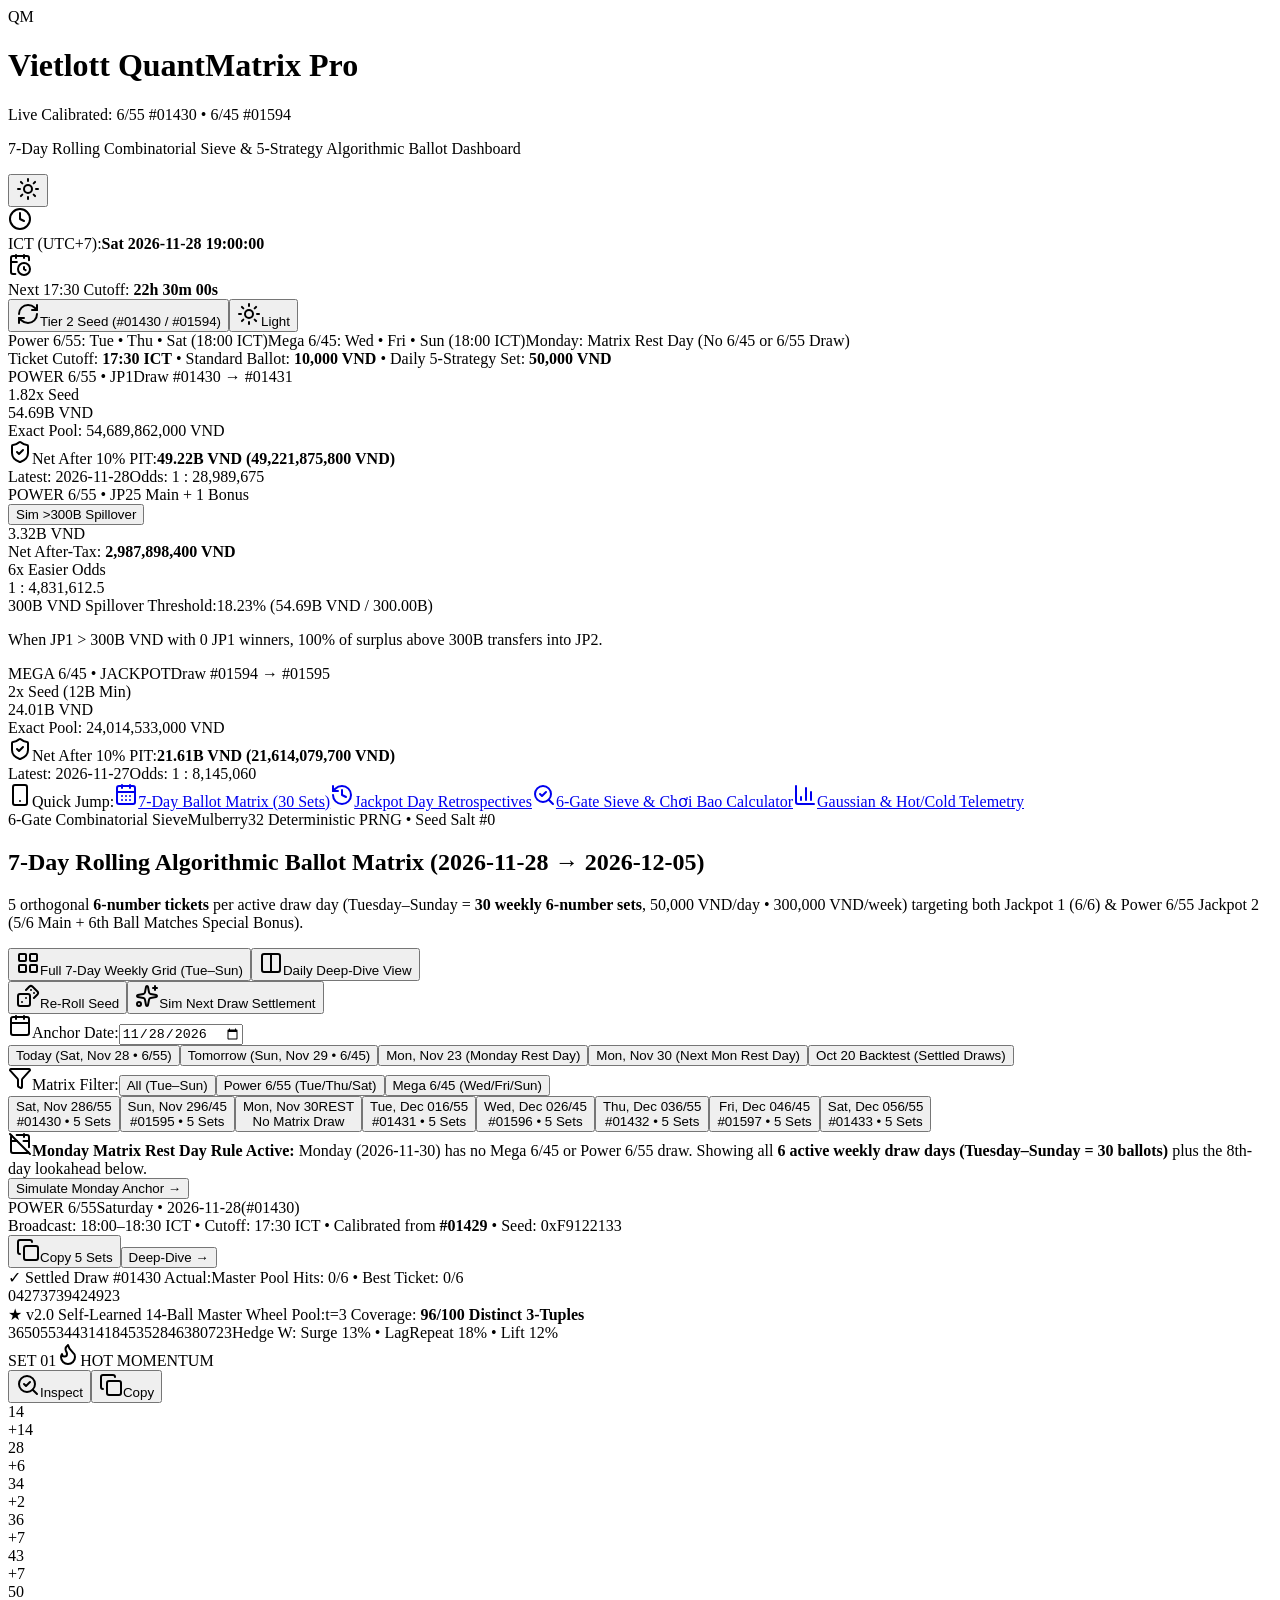
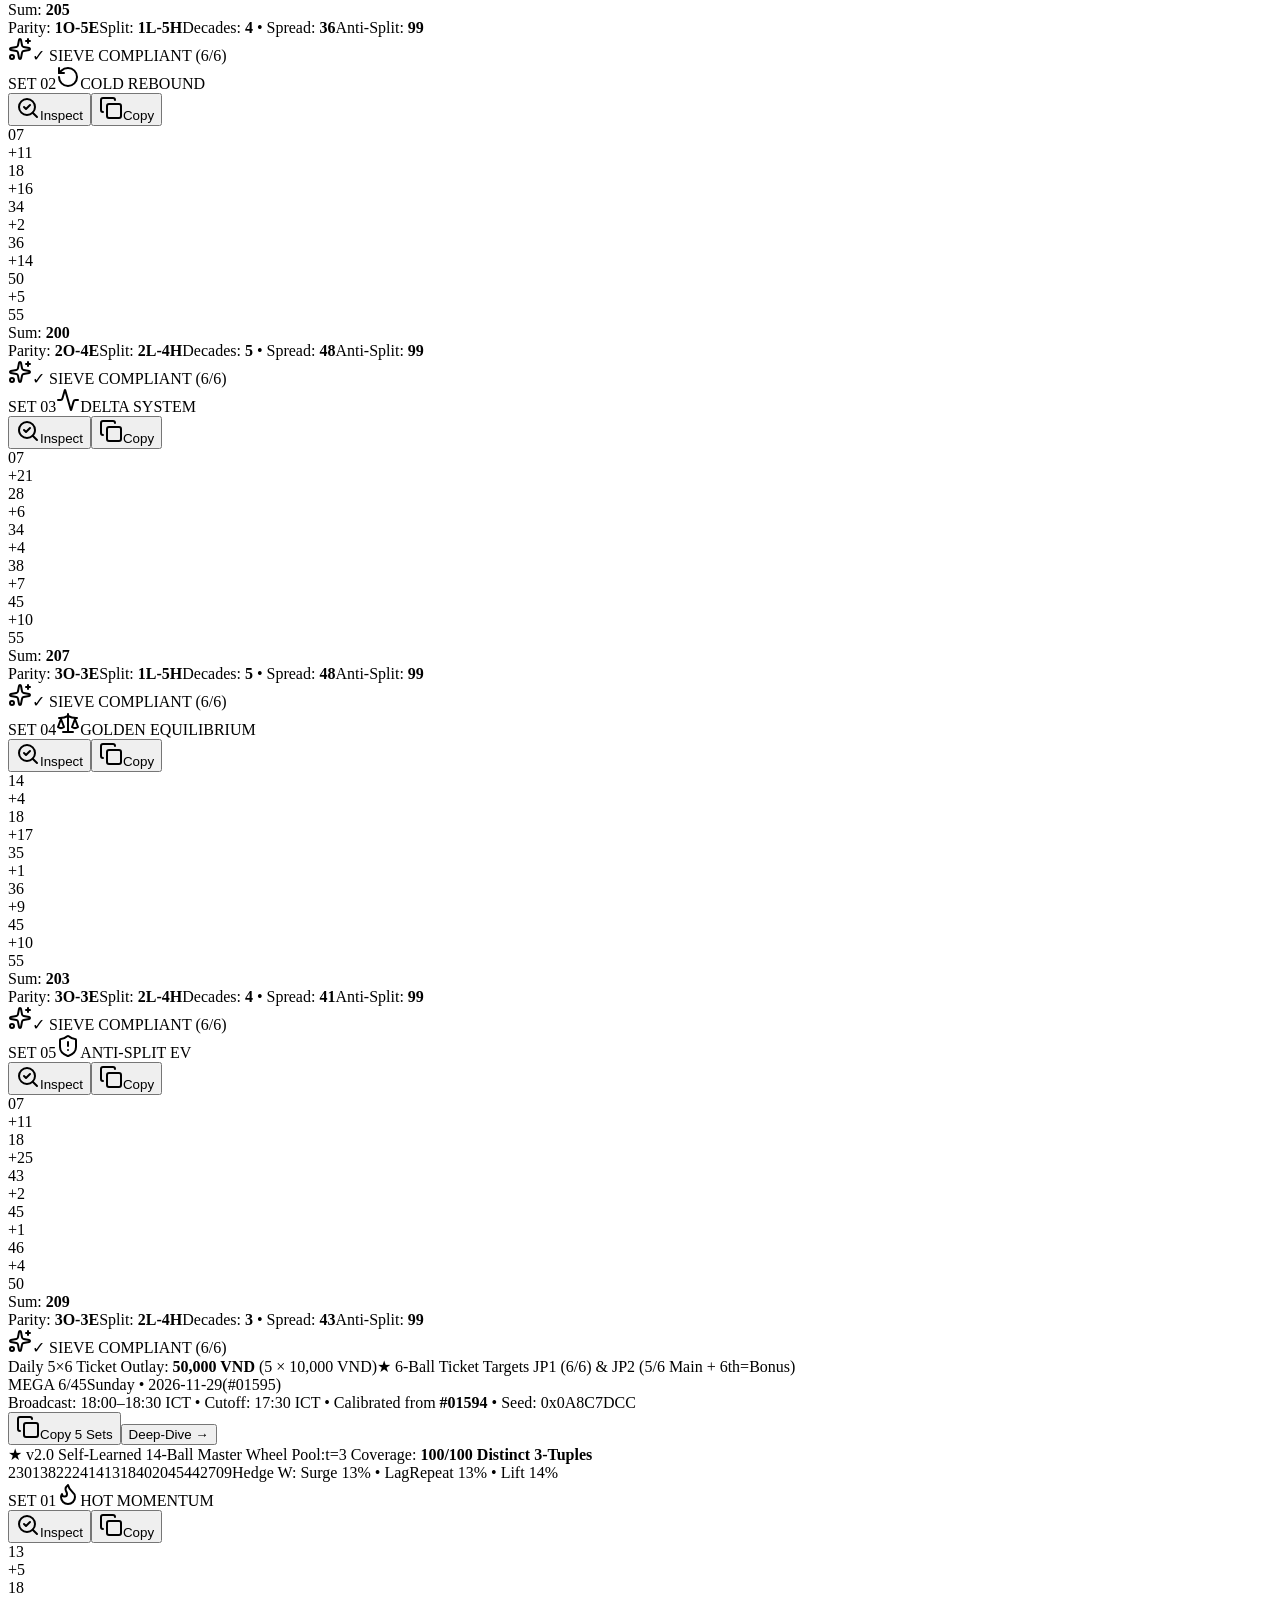
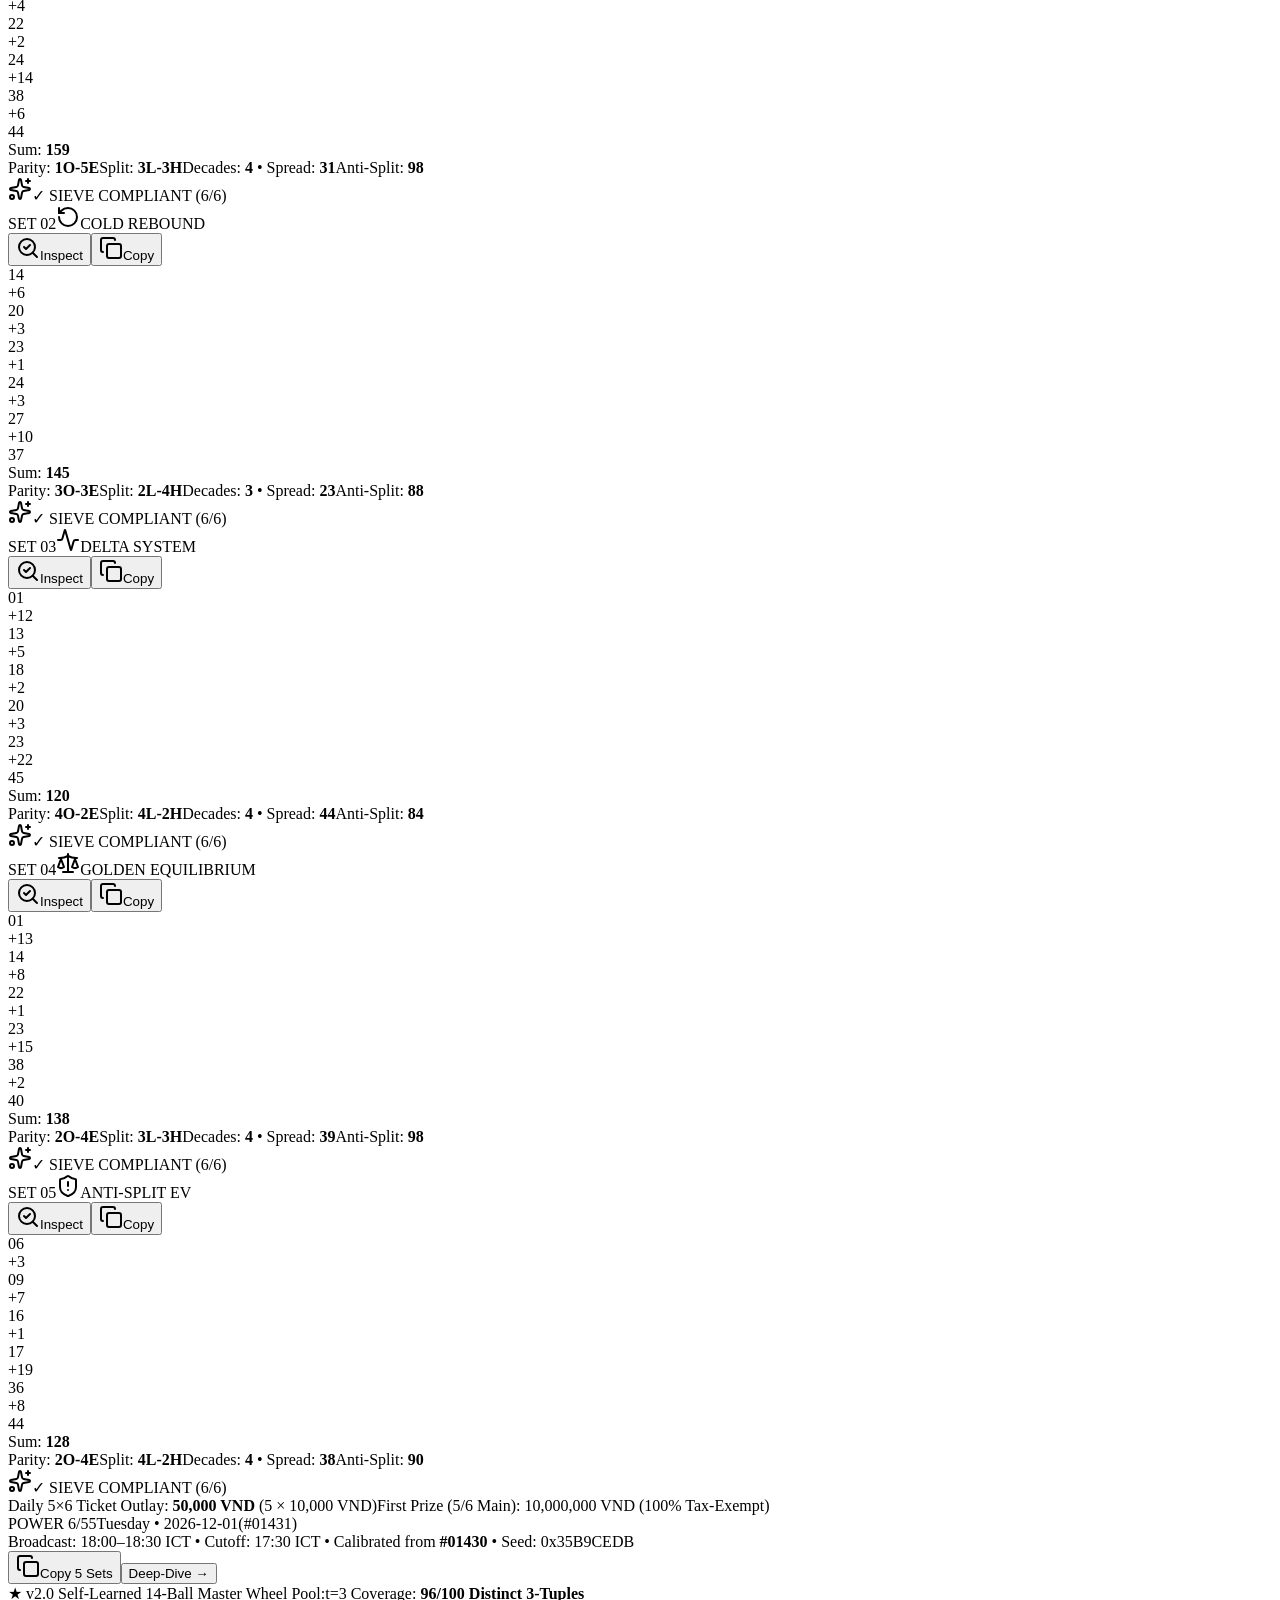
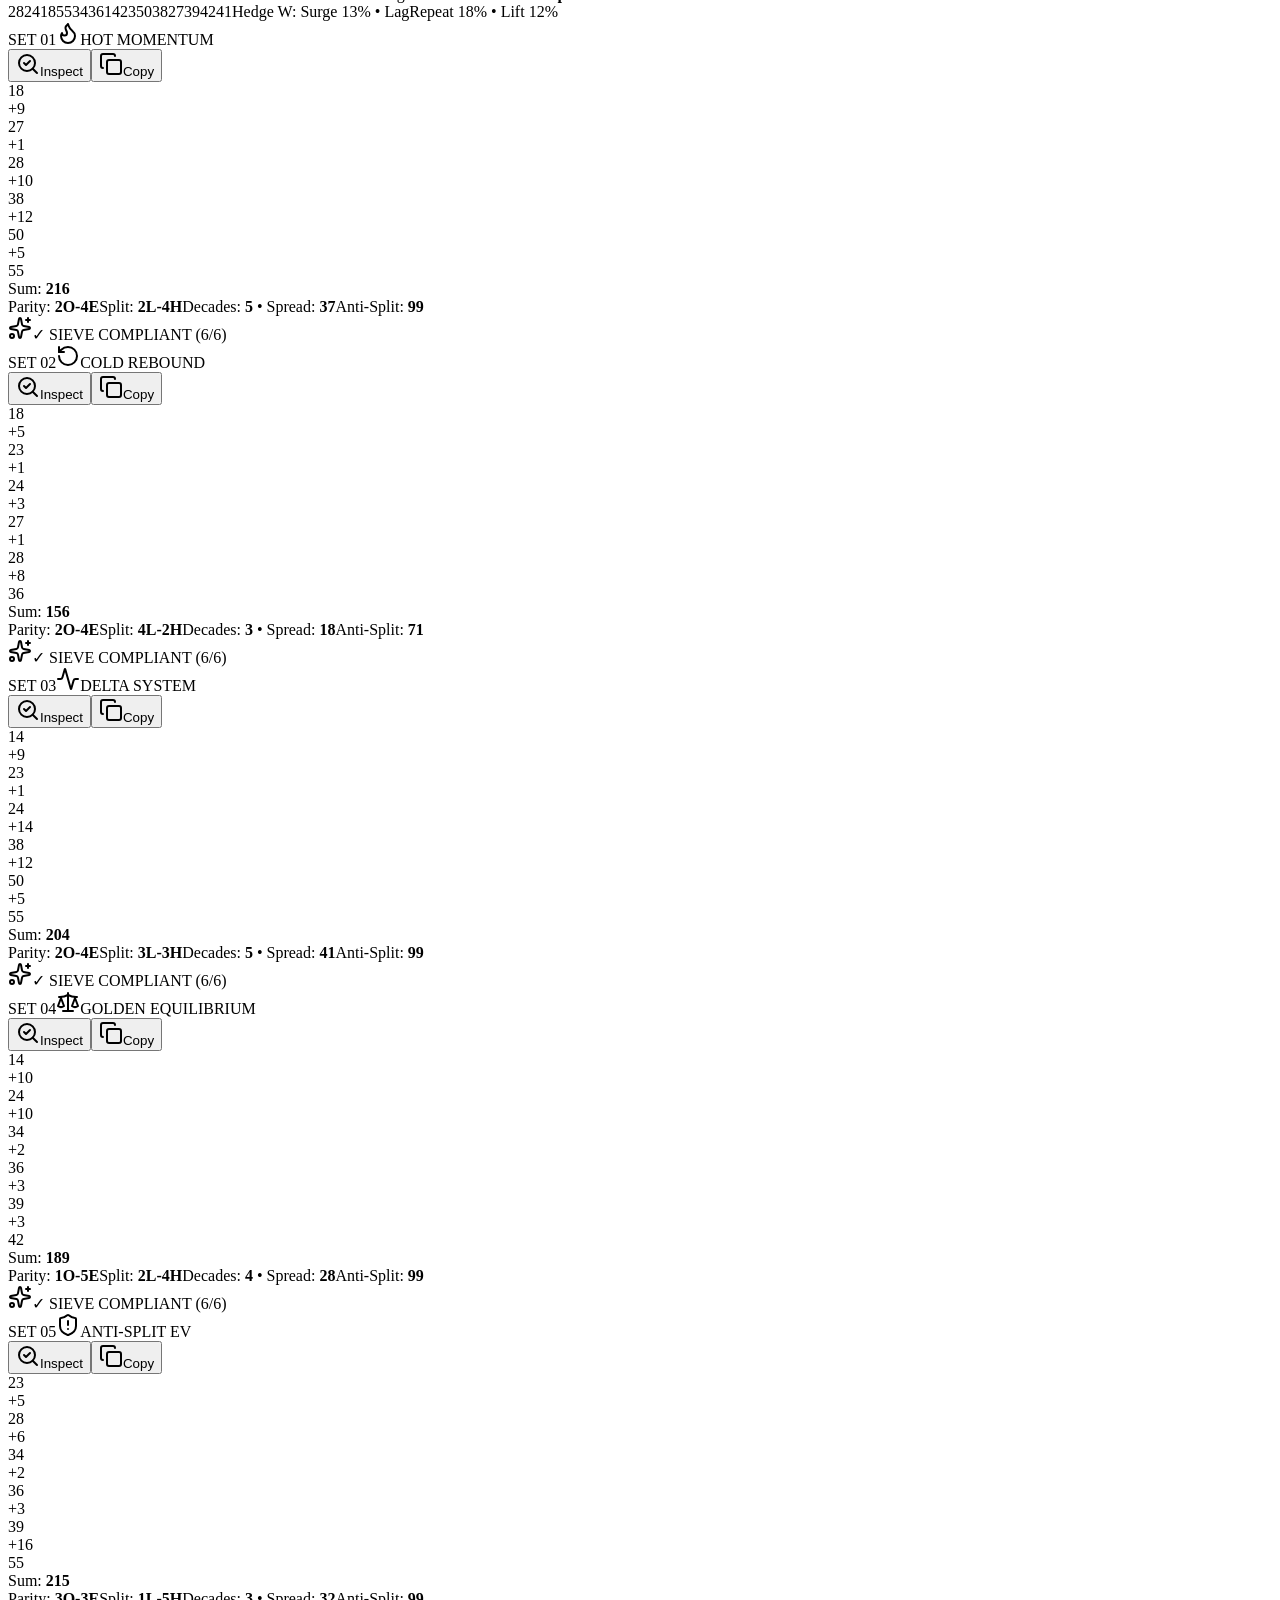
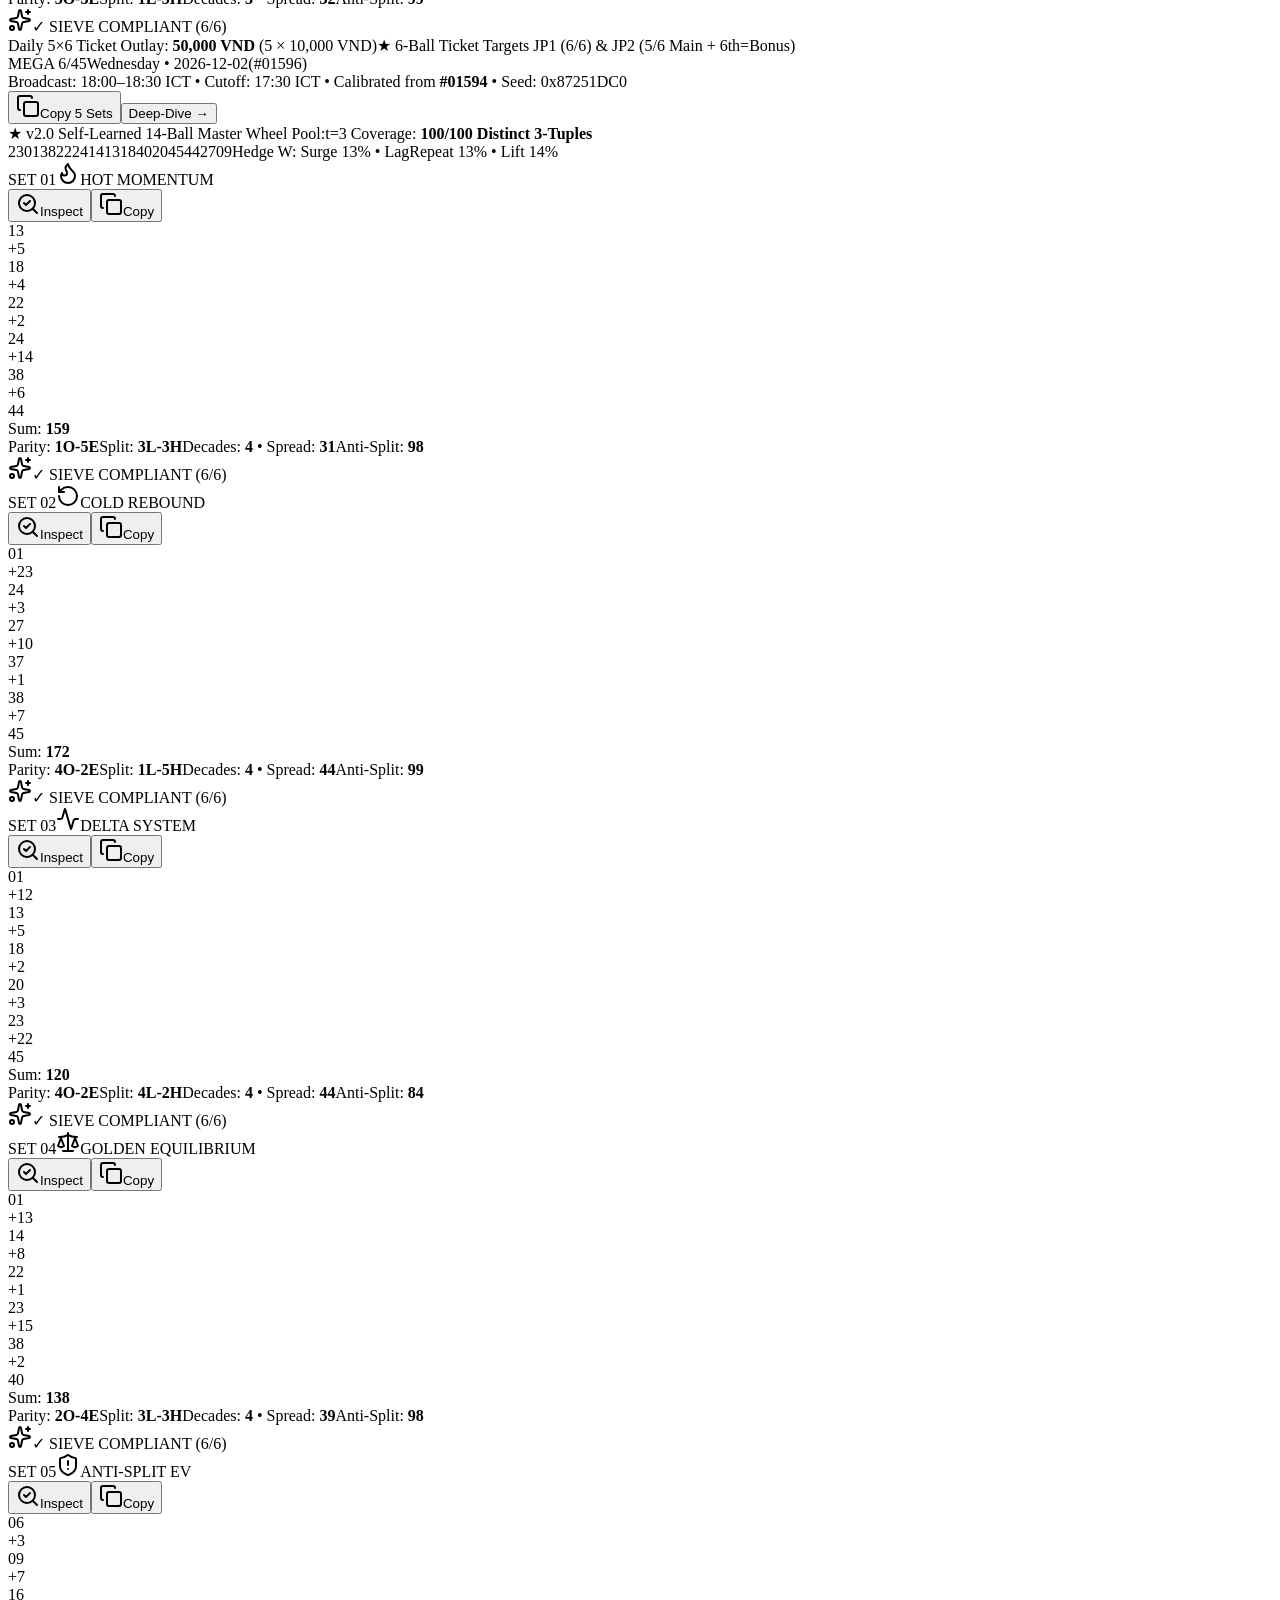
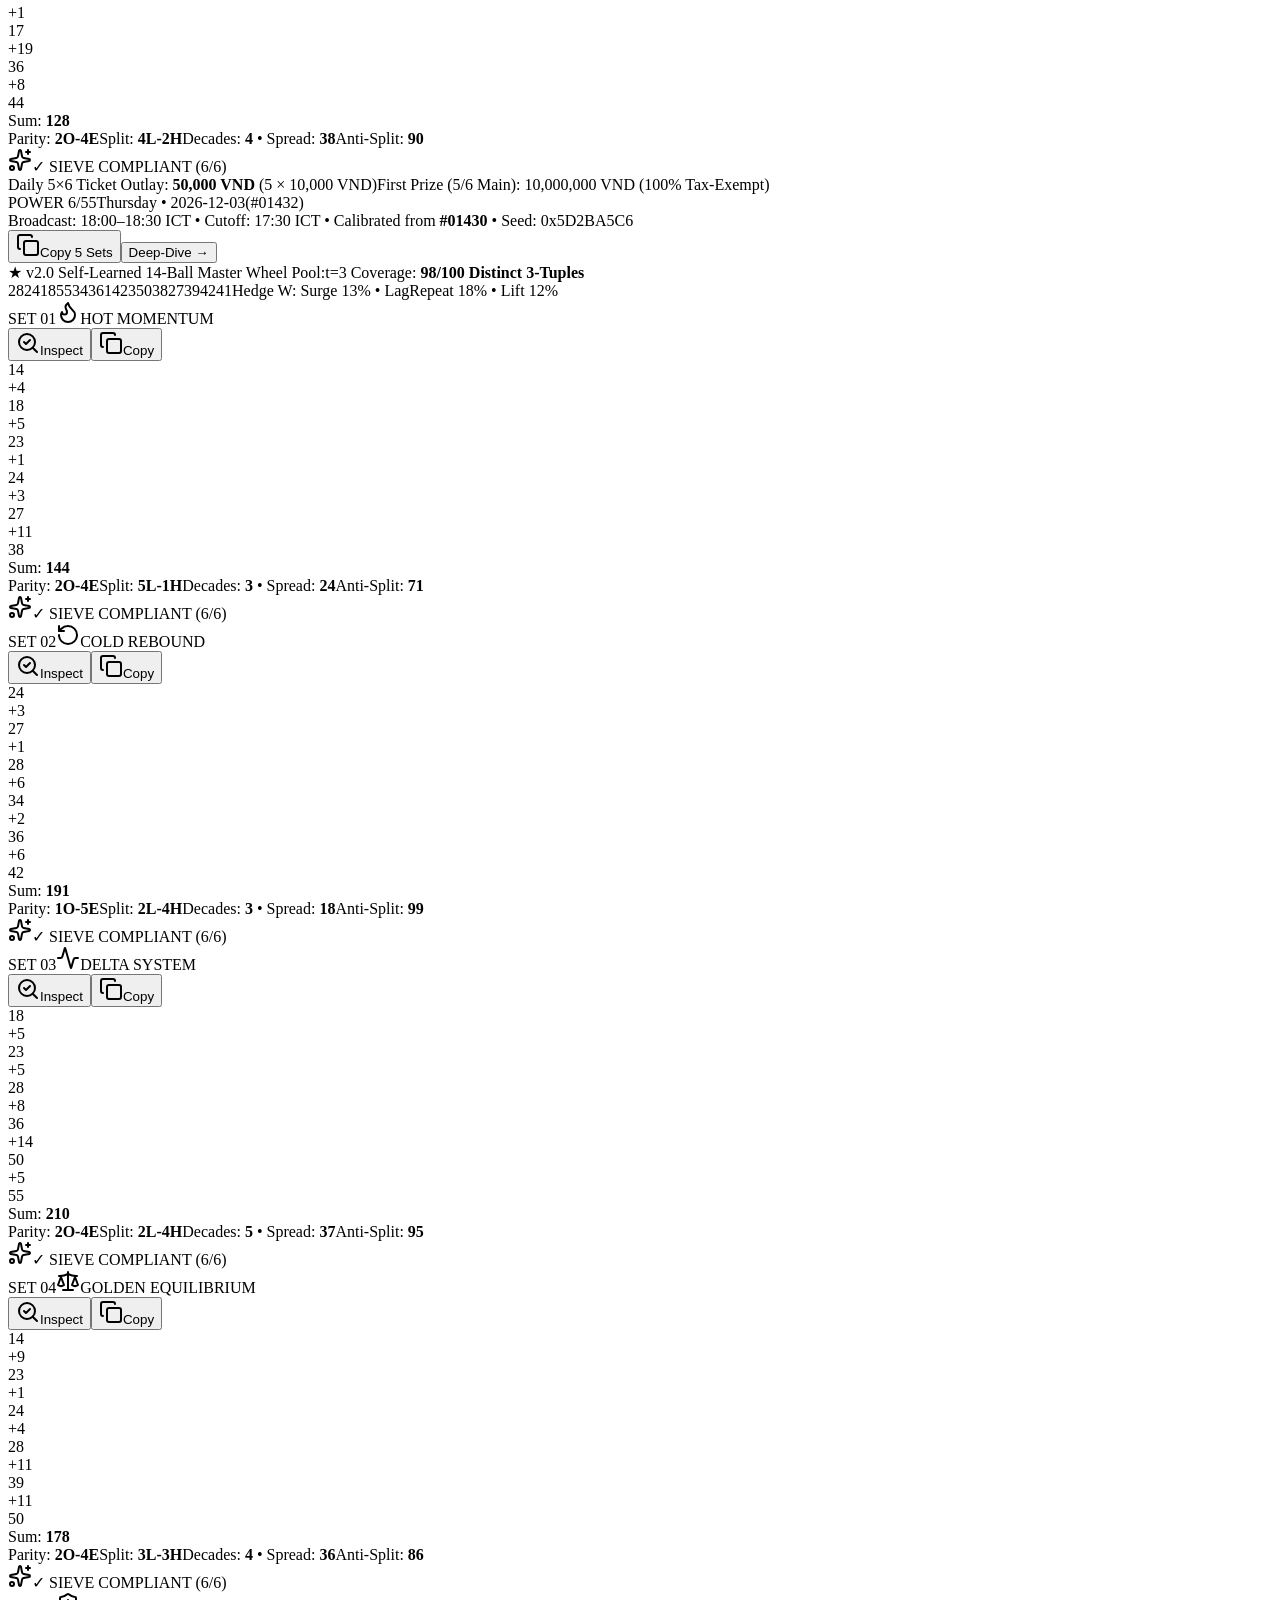
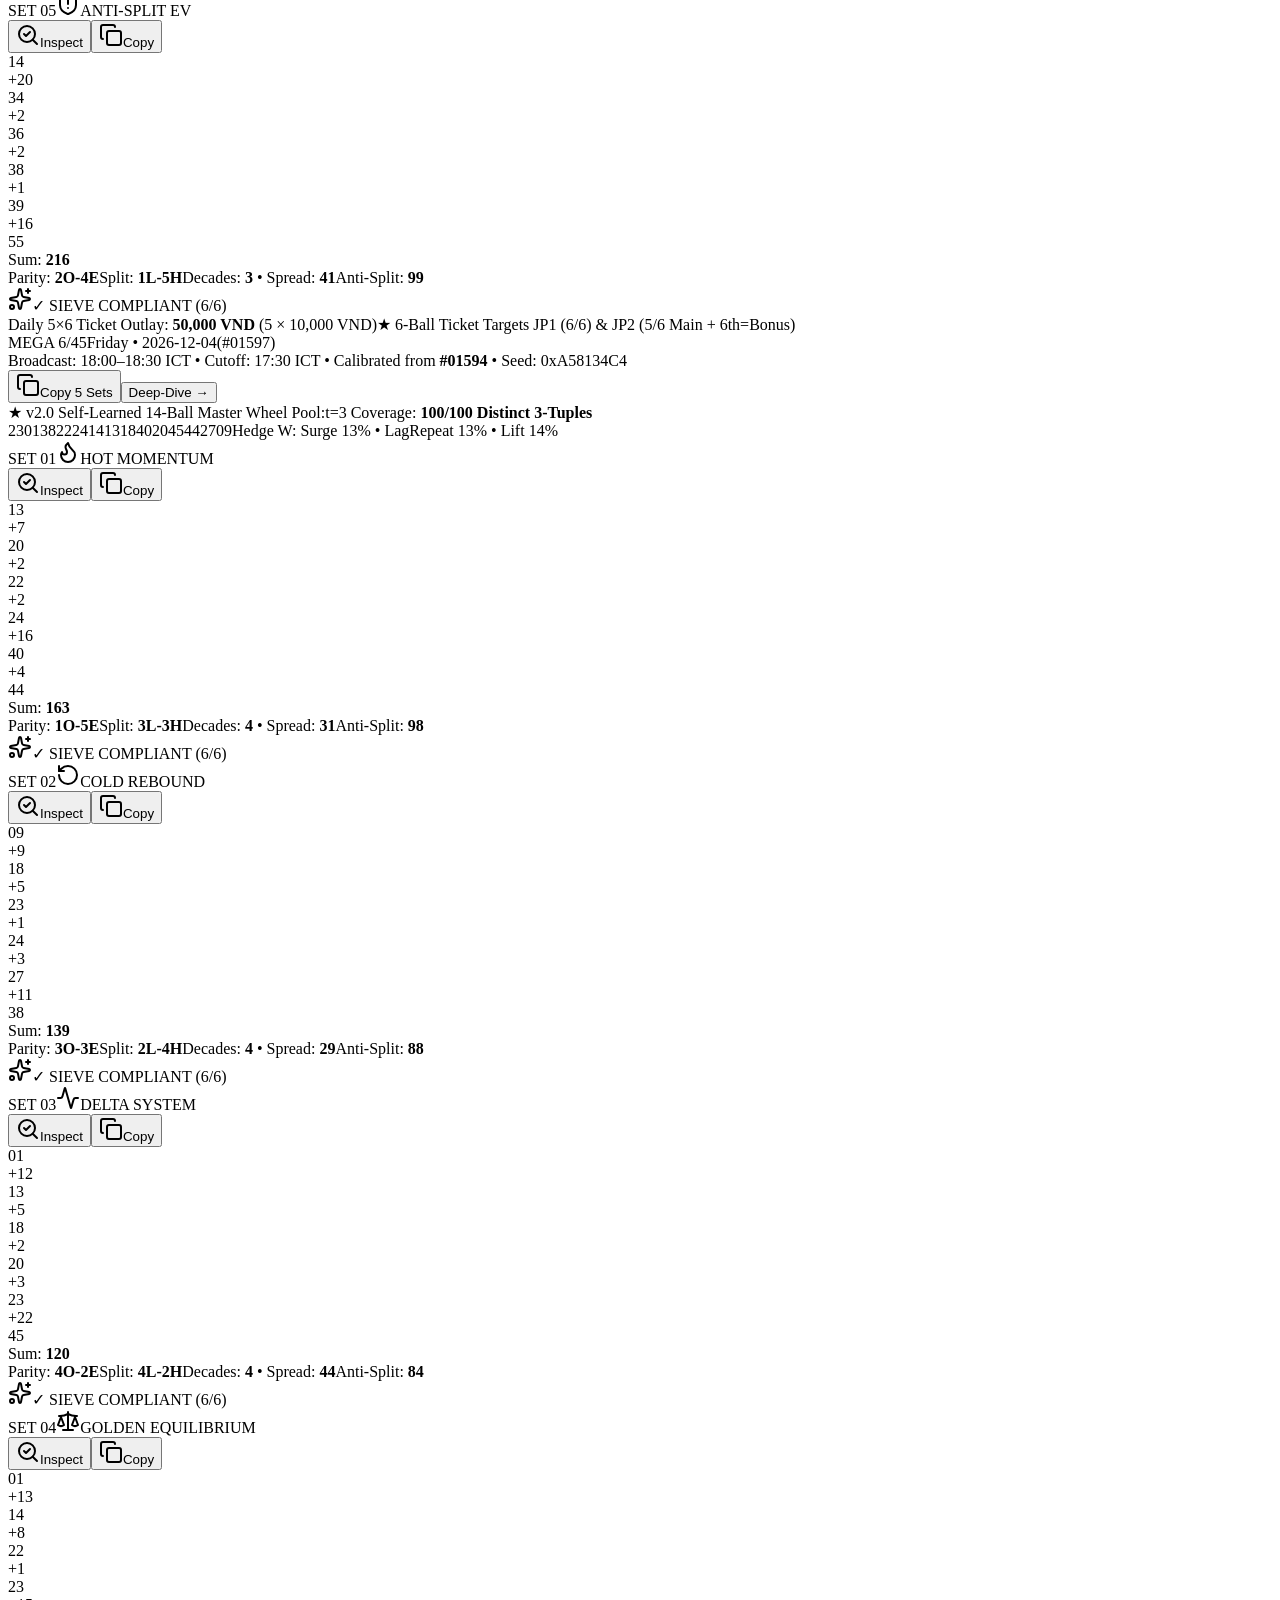
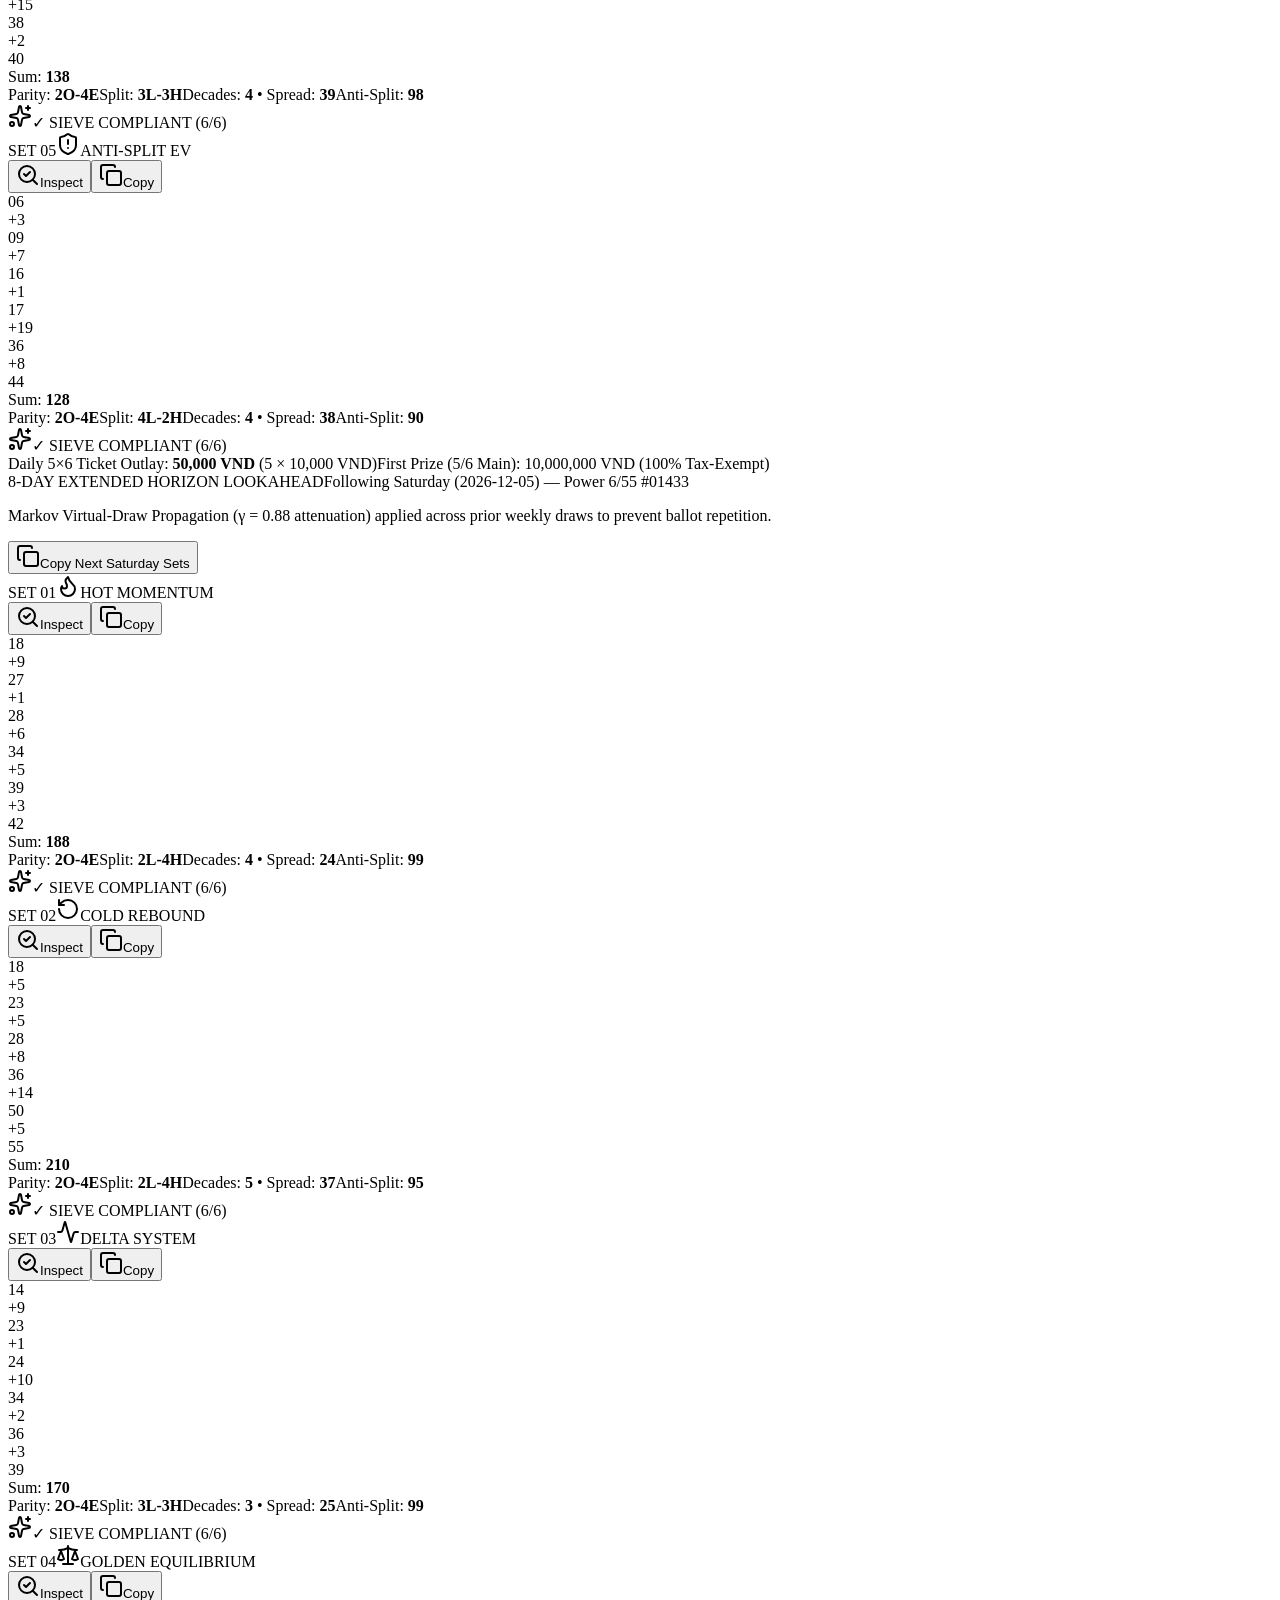
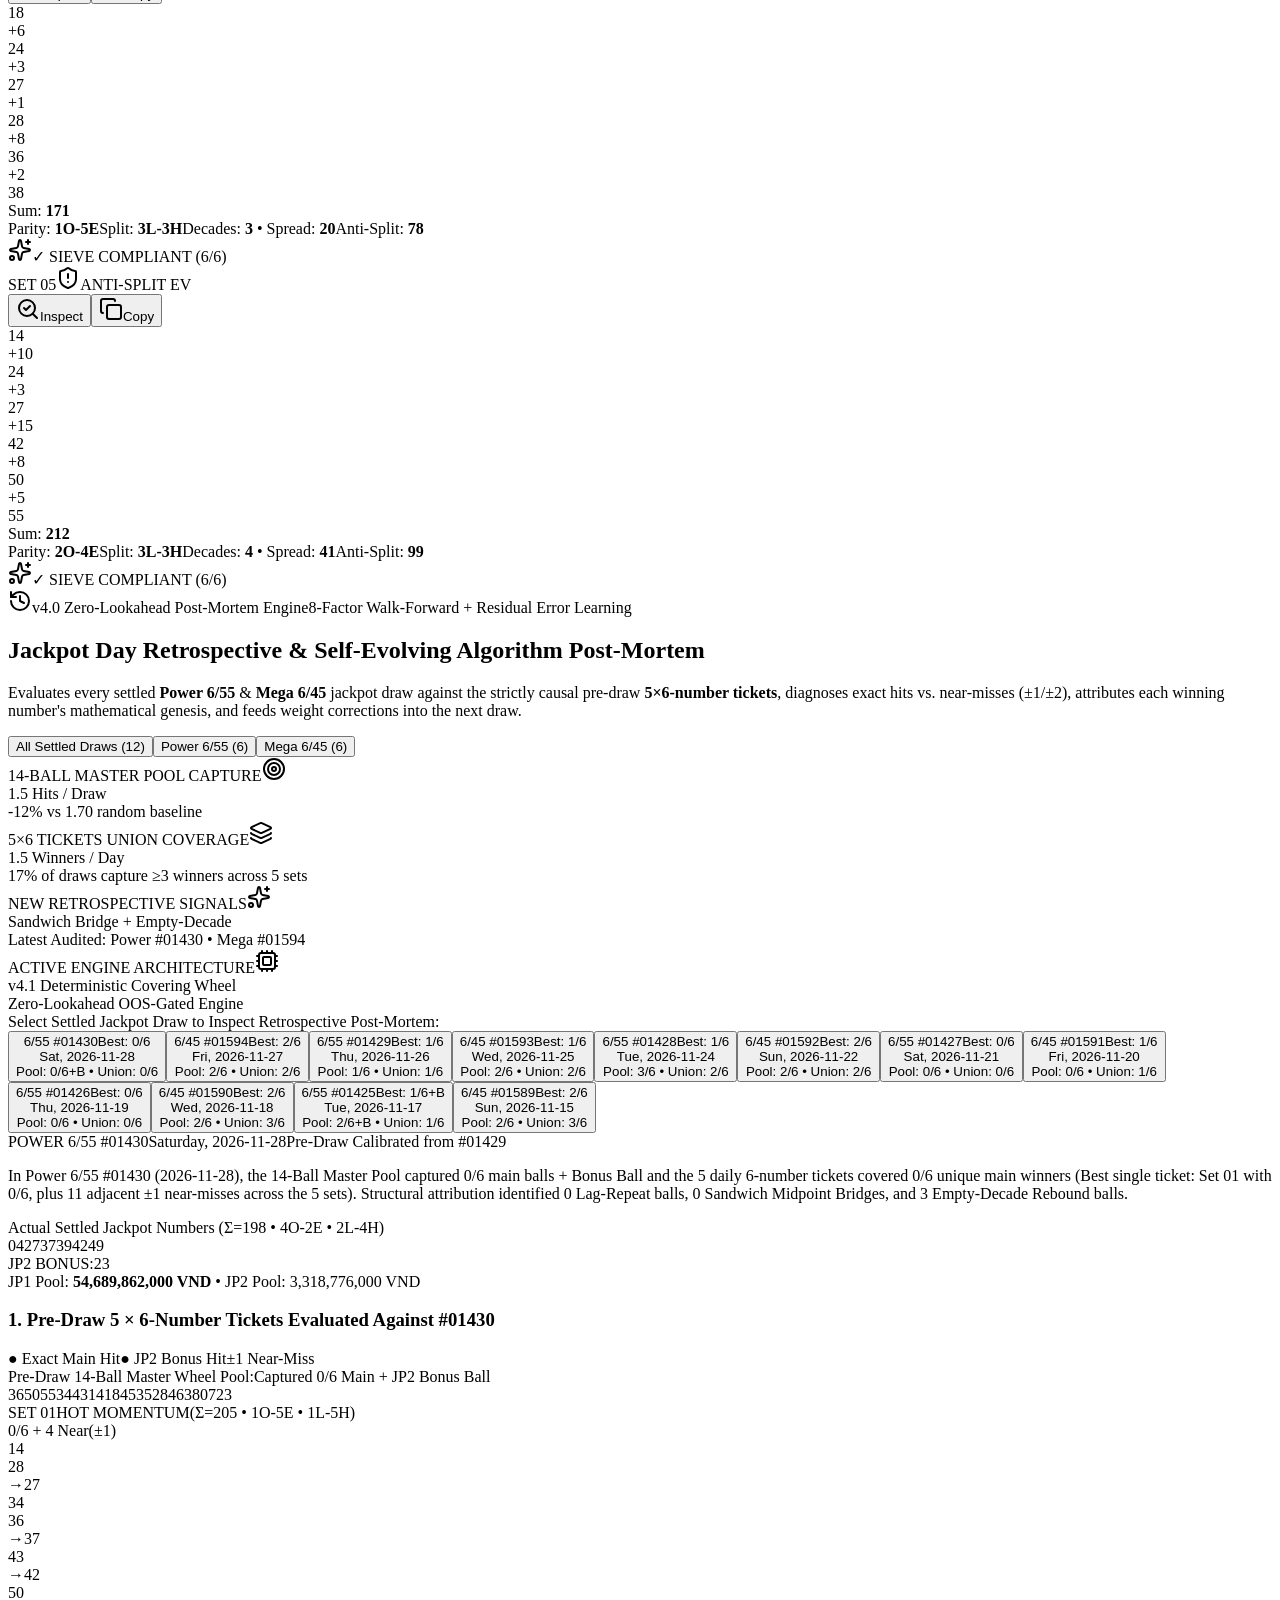
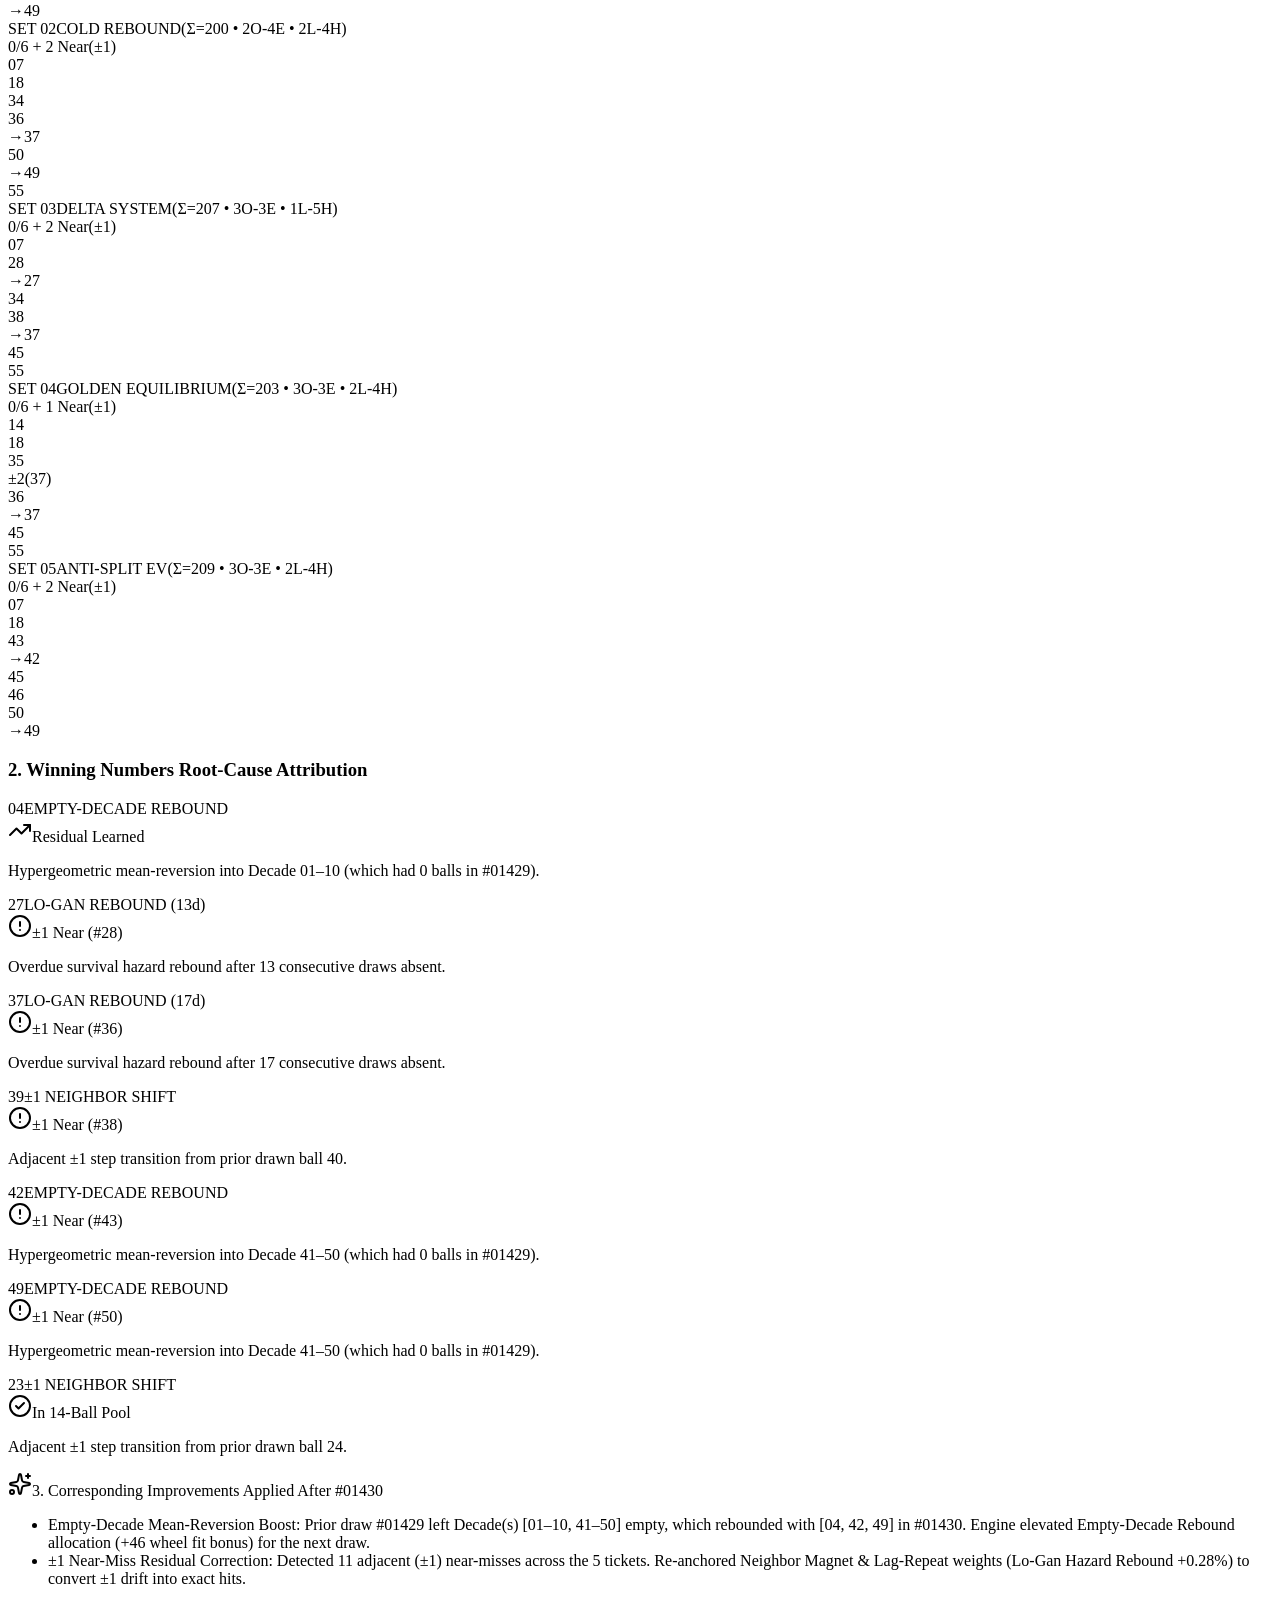
